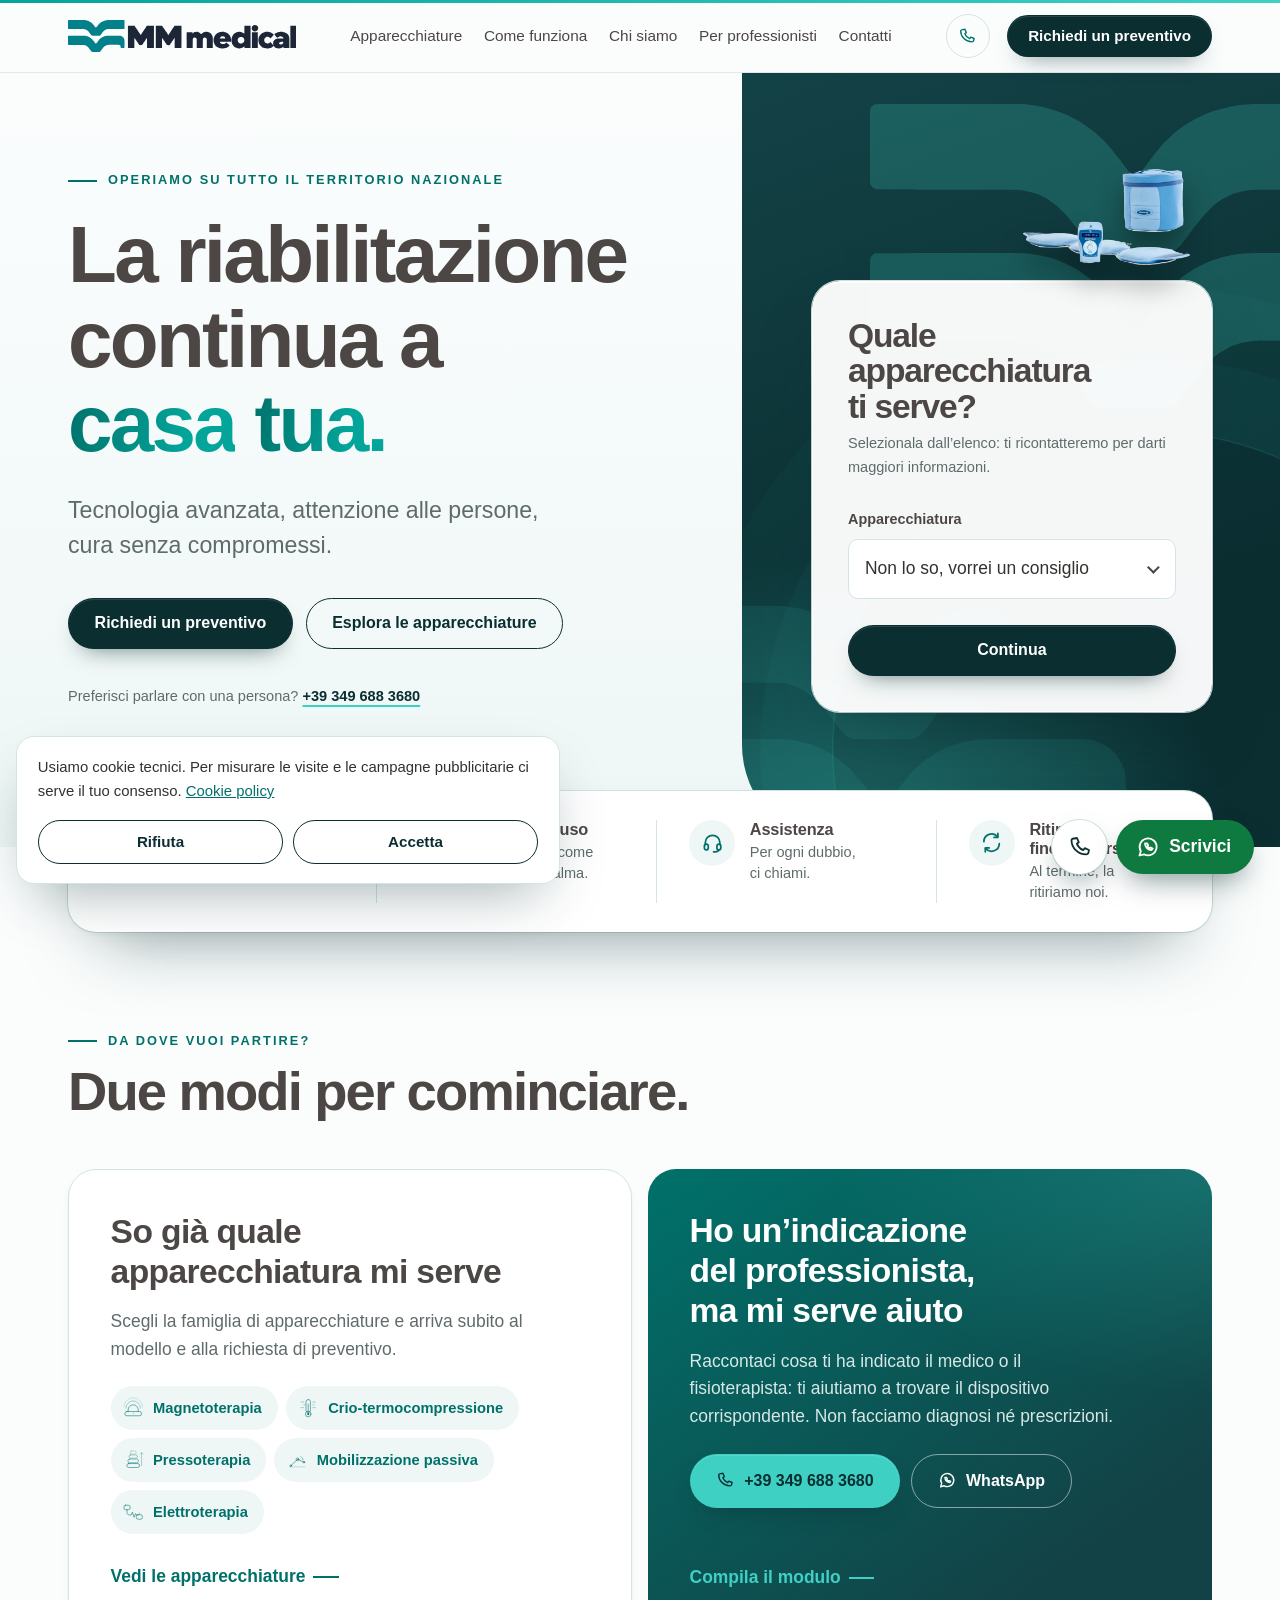
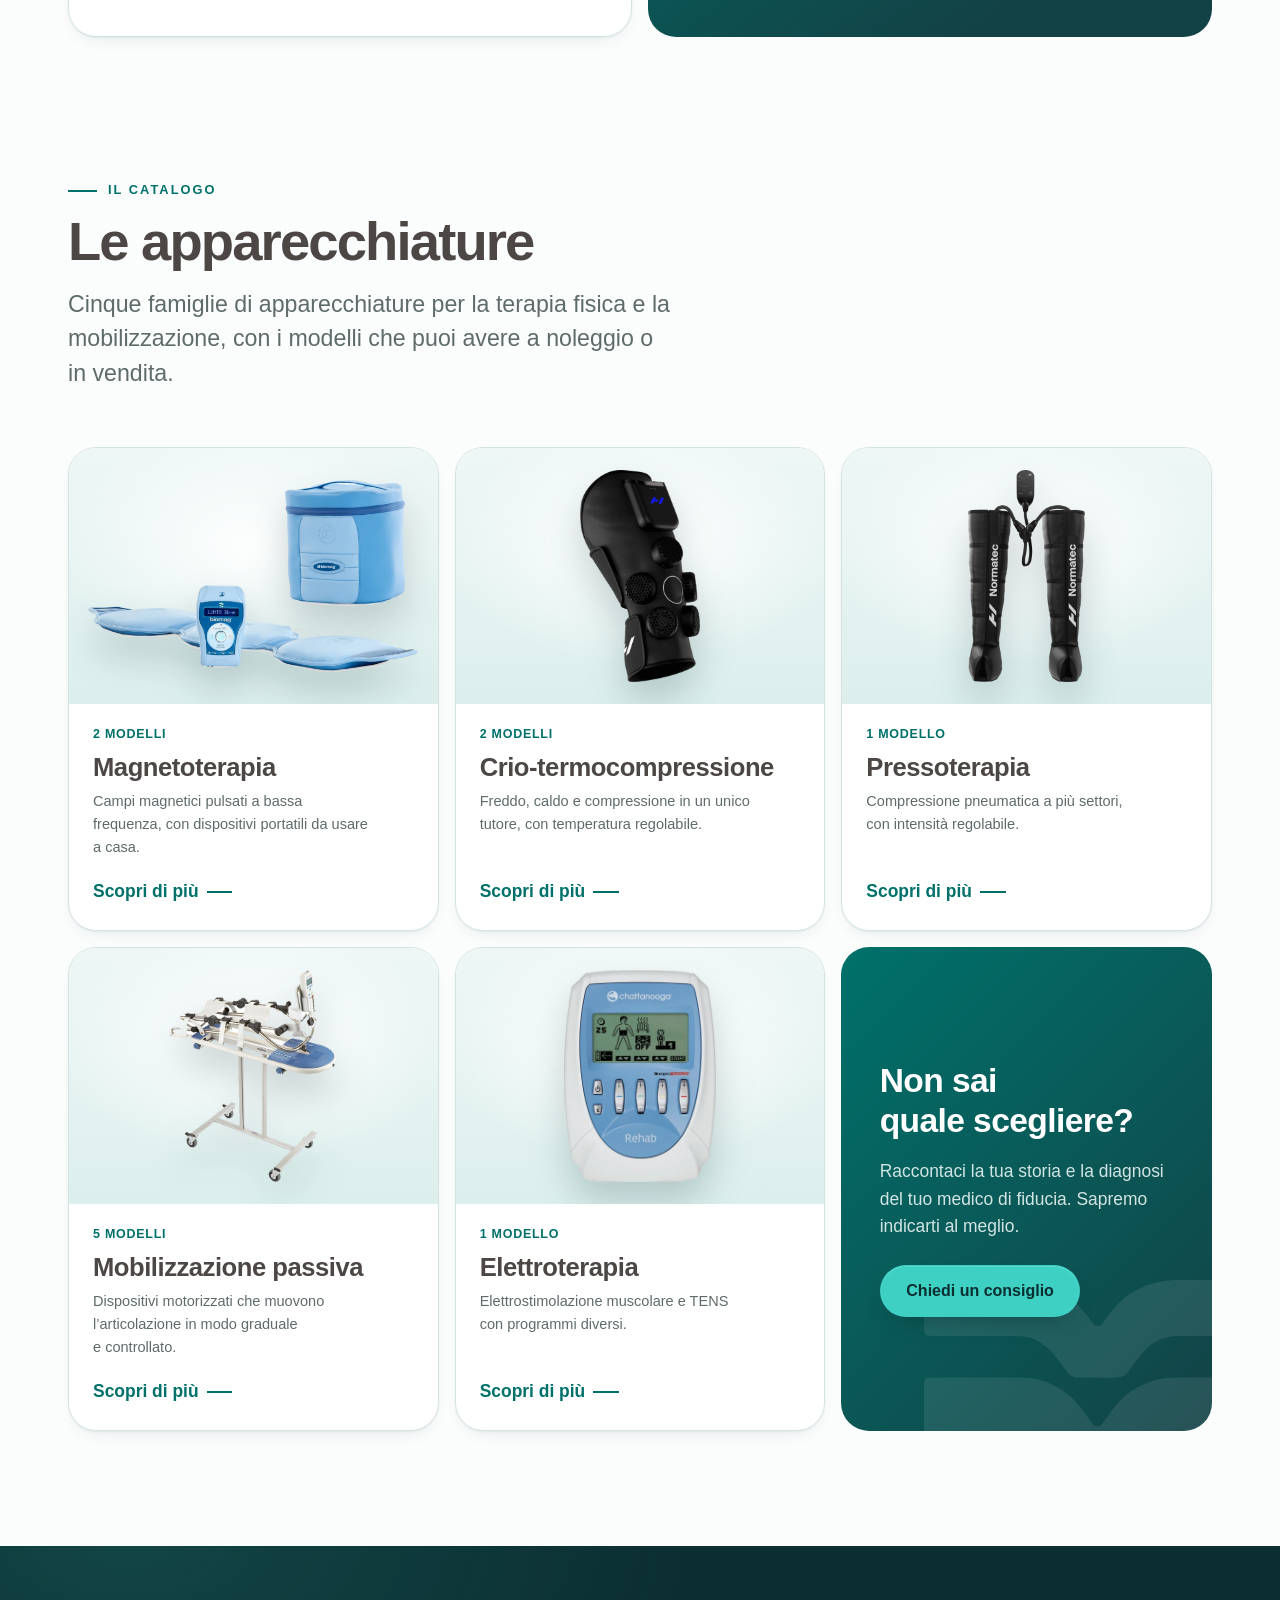
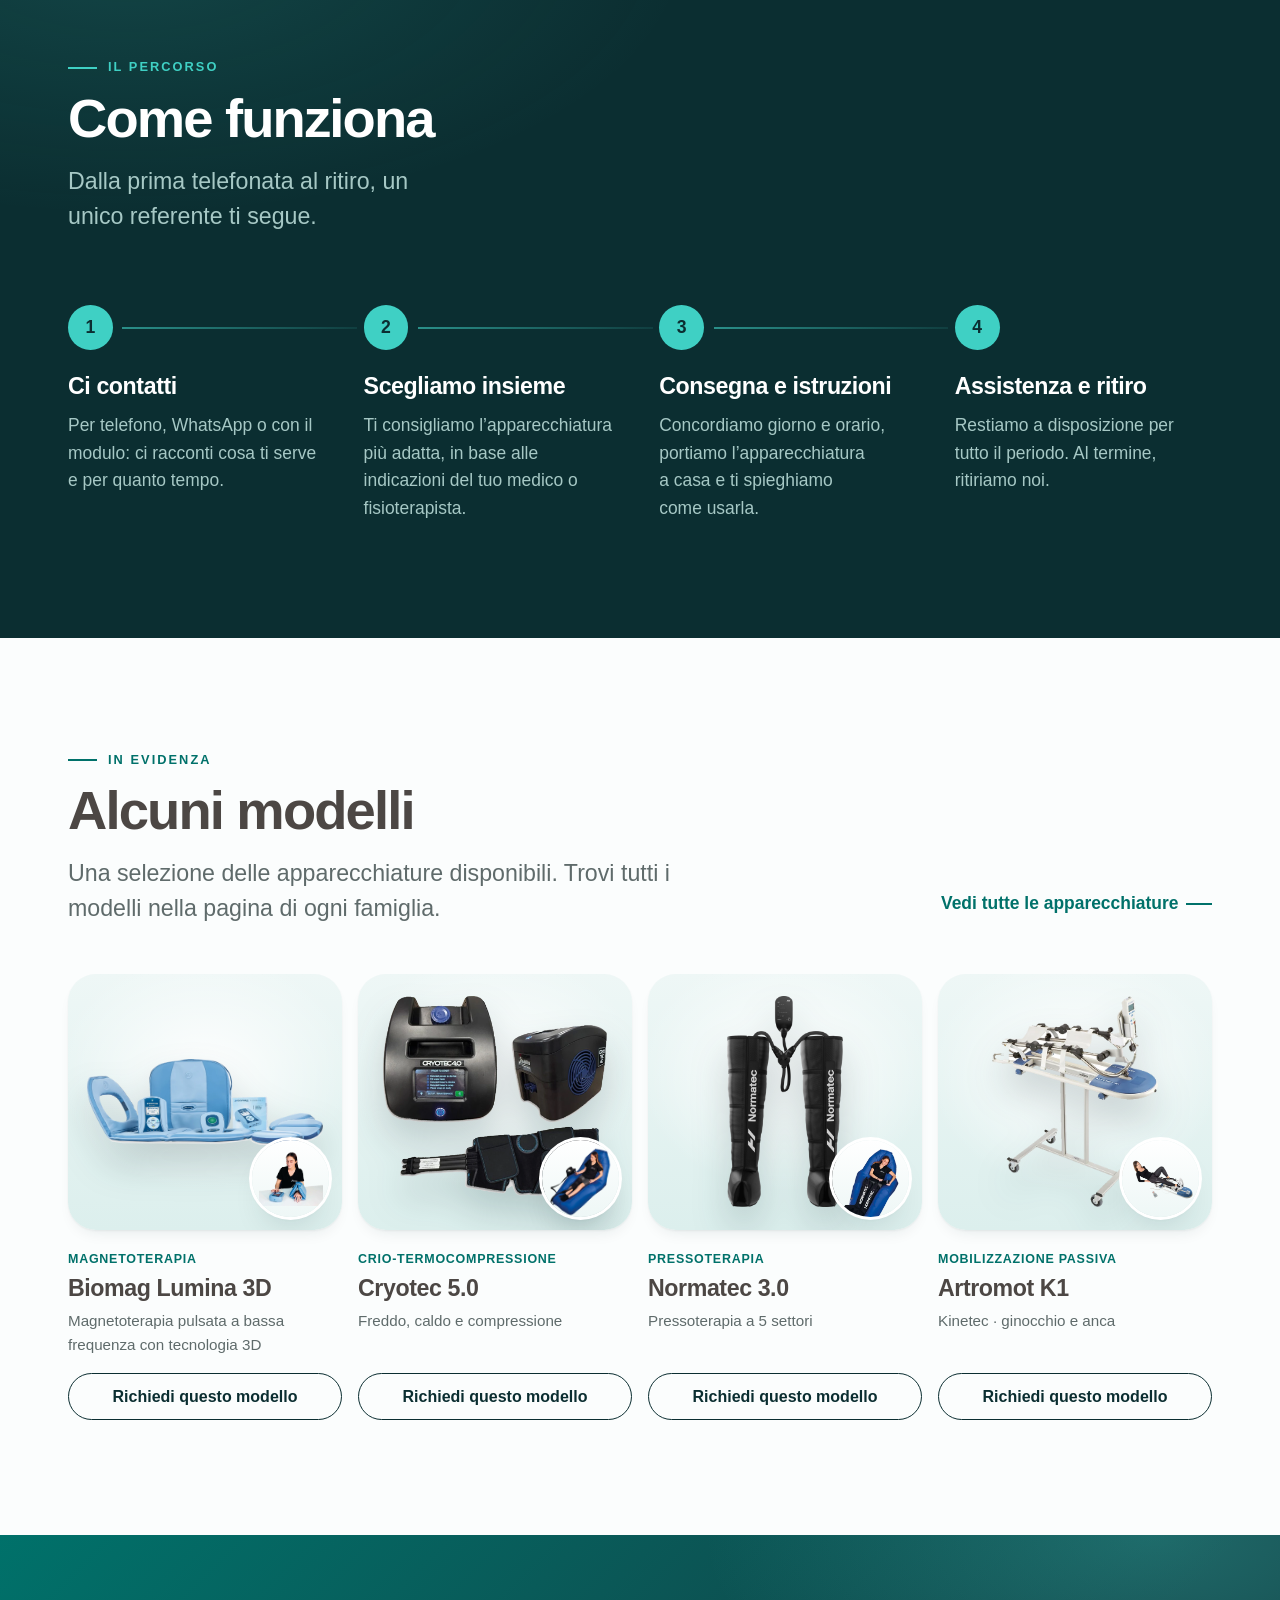
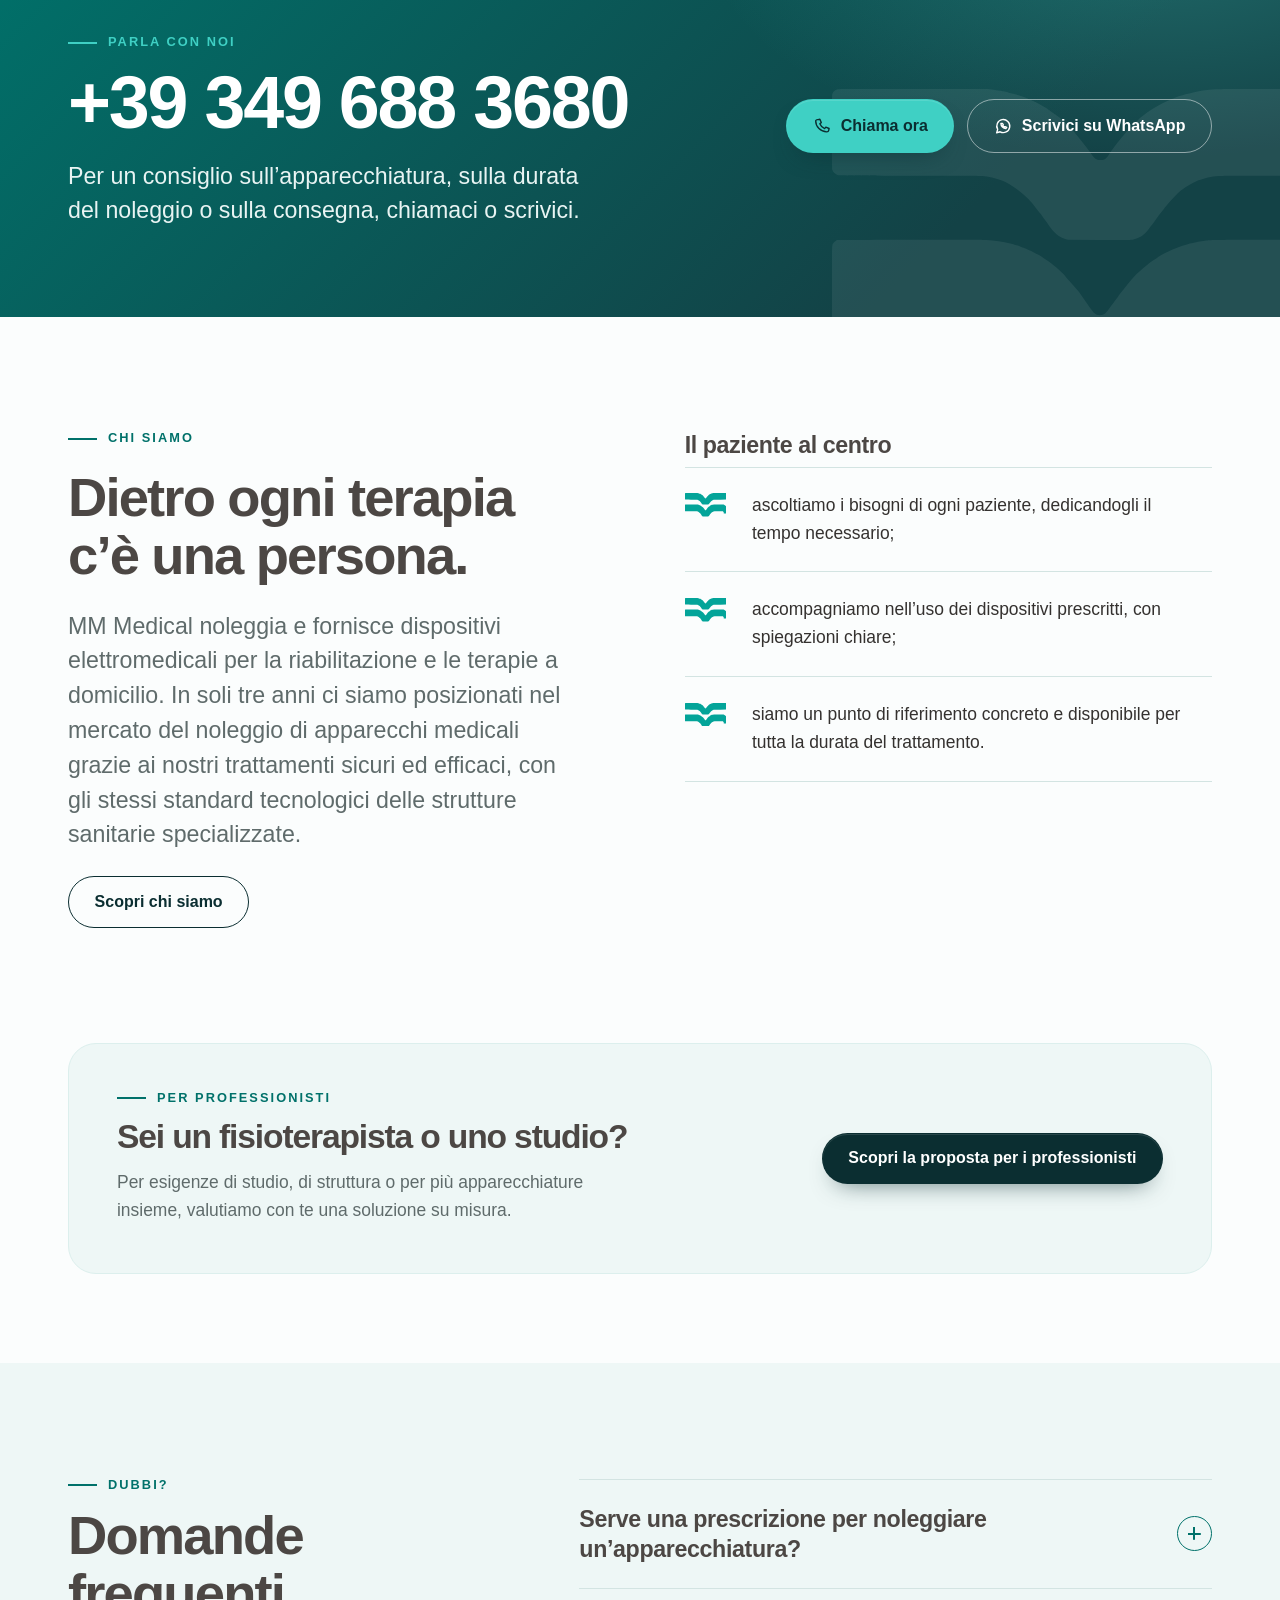
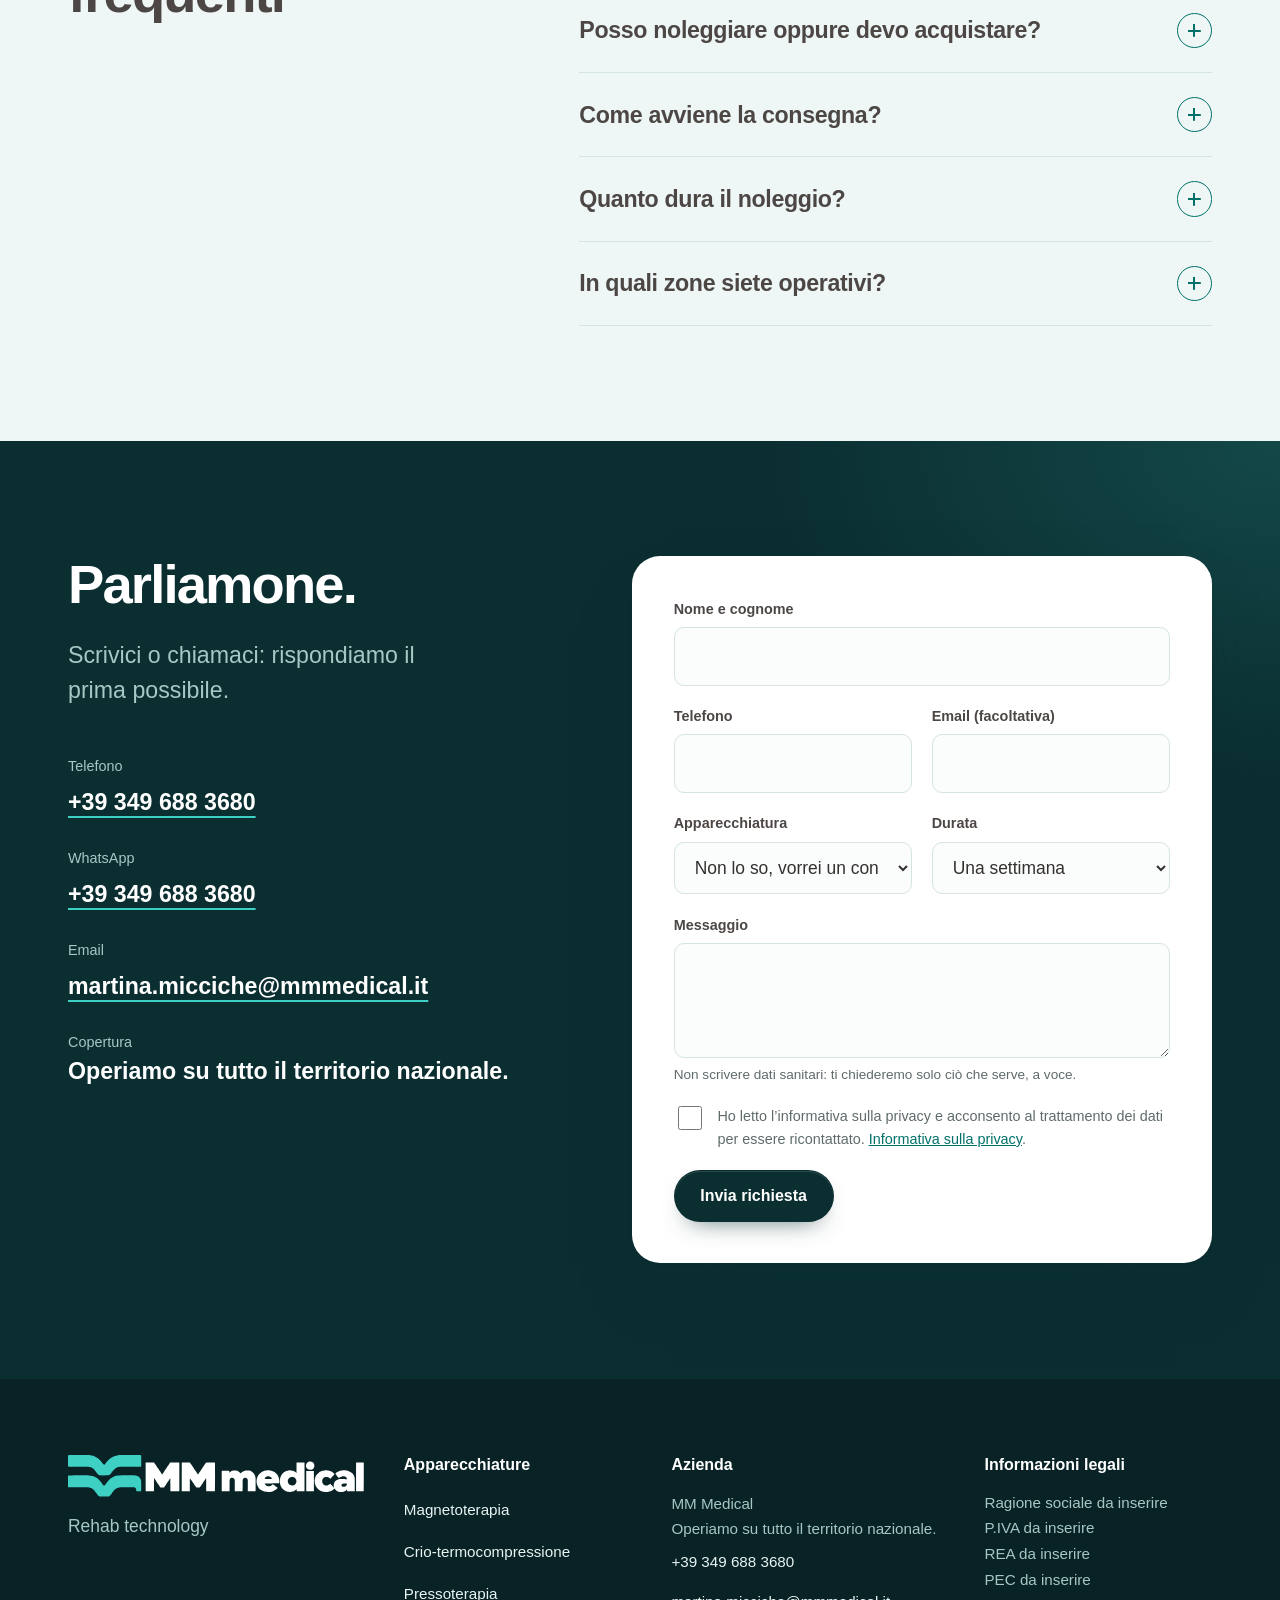
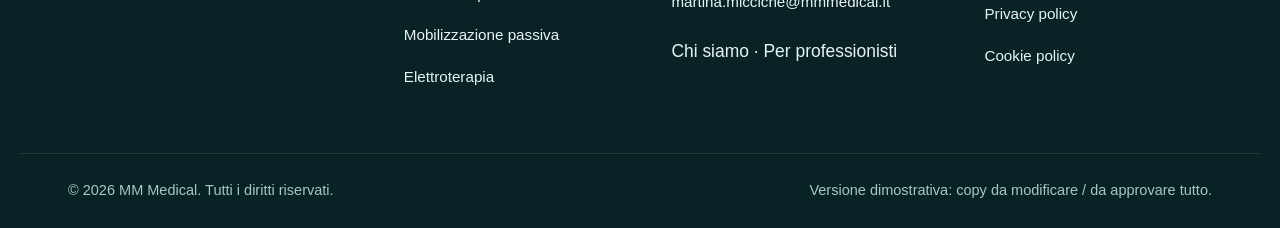
==== index.html @ ec2cf57e "Demo update: remove repeated copy (hero, help card, call band, contact label, about title) Co-Author" ====
<!DOCTYPE html><html lang="it"><head><meta name="robots" content="noindex, nofollow"><meta charset="utf-8"><meta name="viewport" content="width=device-width, initial-scale=1"><title>MM Medical | Noleggio apparecchiature per la riabilitazione</title><meta name="description" content="Noleggio e vendita di apparecchiature per la terapia fisica e la mobilizzazione, con consegna, istruzioni d’uso e assistenza. Operiamo su tutto il territorio nazionale."><link rel="canonical" href="https://www.mmmedical.it/"><link rel="icon" href="/favicon.svg" type="image/svg+xml"><meta name="theme-color" content="#0b2e31"><script>document.documentElement.classList.add('js');</script><script>
        // Logo intro: home page only, once per browser session, never for deep links or reduced-motion users.
        // The class is set before first paint so there is no flash; the timeout is a failsafe if the intro script never runs.
        (function () {
          try {
            if (location.hash || sessionStorage.getItem('mm-intro')) return;
            if (matchMedia('(prefers-reduced-motion: reduce)').matches || !('animate' in Element.prototype)) return;
            sessionStorage.setItem('mm-intro', '1');
          } catch (e) { return; }
          var r = document.documentElement;
          r.classList.add('intro');
          setTimeout(function () { r.classList.remove('intro'); }, 6000);
        })();
      </script><script>
      // Page transitions: only the photo that travels (clicked card <-> device hero) gets a transition name,
      // so every other photo fades with the page. Browsers without these events simply skip the effect.
      (function () {
        var slug = function (u) { var m = new URL(u, location.href).pathname.match(/^\/apparecchiature\/([^\/]+)\/?$/); return m ? m[1] : null; };
        var photo = function (s, home) { return home ? document.querySelector('[data-device="' + s + '"] .ph') : document.querySelector('.stage .photo'); };
        var name = function (el, s) { if (el) el.style.viewTransitionName = 'dev-' + s; };
        addEventListener('pageswap', function (e) {
          if (!e.viewTransition || !e.activation) return;
          var to = new URL(e.activation.entry.url), here = slug(location.href), dest = slug(to.href);
          if (dest && !here) name(photo(dest, true), dest);
          else if (here && to.pathname === '/') name(photo(here, false), here);
        });
        addEventListener('pagereveal', function (e) {
          if (!e.viewTransition || !window.navigation || !navigation.activation || !navigation.activation.from) return;
          var from = new URL(navigation.activation.from.url), here = slug(location.href), prev = slug(from.href);
          if (here && from.pathname === '/') name(photo(here, false), here);
          else if (!here && prev) name(photo(prev, true), prev);
        });
      })();
    </script><link rel="alternate" hreflang="it" href="https://www.mmmedical.it/"><link rel="alternate" hreflang="x-default" href="https://www.mmmedical.it/"><meta property="og:type" content="website"><meta property="og:locale" content="it_IT"><meta property="og:site_name" content="MM Medical"><meta property="og:title" content="MM Medical | Noleggio apparecchiature per la riabilitazione"><meta property="og:description" content="Noleggio e vendita di apparecchiature per la terapia fisica e la mobilizzazione, con consegna, istruzioni d’uso e assistenza. Operiamo su tutto il territorio nazionale."><meta property="og:url" content="https://www.mmmedical.it/"><meta property="og:image" content="https://www.mmmedical.it/og.jpg"><meta property="og:image:width" content="1200"><meta property="og:image:height" content="630"><meta property="og:image:alt" content="MM Medical: noleggio di apparecchiature per la riabilitazione"><meta name="twitter:card" content="summary_large_image"><meta name="twitter:image" content="https://www.mmmedical.it/og.jpg"><script type="application/ld+json">{"@context":"https://schema.org","@type":"LocalBusiness","name":"MM Medical","url":"https://www.mmmedical.it","telephone":"+39 349 688 3680","email":"martina.micciche@mmmedical.it","description":"Noleggio e vendita di apparecchiature per la terapia fisica e la mobilizzazione, con consegna, istruzioni d’uso e assistenza. Operiamo su tutto il territorio nazionale.","areaServed":{"@type":"Country","name":"Italia"}}</script><link rel="stylesheet" href="/_astro/Base.BCldvLUt.css"><link rel="stylesheet" href="/_astro/index.Bc4m-ZXy.css"></head><body><div id="intro" aria-hidden="true"><div class="bg"></div><div class="stage"><div class="clip"><svg class="il" viewBox="99.5 168.3 1407.2 197.2" role="img" aria-label xmlns="http://www.w3.org/2000/svg"><path fill="var(--logo-mark, #02818B)" fill-rule="evenodd" d="M 103 168.5 c -1.67 0.67 -2.67 1.33 -3.17 2.67 -0.33 0.67 -0.33 1 -0.33 24.5 0 15.67 0 24 0.17 24.33 0.5 1.5 2 3 3.67 3.5 0.33 0.17 13.83 0.17 45.5 0.33 26.67 -0 45.83 -0 47 0.17 3.33 0.17 9 1.5 12.5 2.83 3.83 1.33 9.83 5.33 14.17 9.33 3 2.67 3.67 3.33 6.83 7.33 1.5 2 3 3.83 3.33 4.17 1 1.33 5.67 7.67 7.17 10 0.83 1.17 3.33 3.67 4.67 4.67 1.33 0.83 3.17 1.83 4.83 2.17 l 1.33 0.33 20.17 0.17 c 11.67 -0 20.67 -0 21.17 -0.17 4.17 -0.83 7.67 -3 10 -6.33 0.5 -0.67 1.17 -1.67 1.5 -2.17 0.33 -0.33 1.67 -2 2.83 -3.67 1.17 -1.67 2.5 -3.5 3 -4.17 0.67 -0.67 1.67 -2 2.33 -2.83 2.5 -3.33 7.5 -9 10 -11.17 3.17 -2.83 8.17 -5.83 12.5 -7.67 3.33 -1.33 8.67 -2.5 12.67 -2.83 1.5 -0.17 17.5 -0.17 49.67 -0.17 l 47.5 -0.17 0.83 -0.33 c 1.33 -0.67 1.83 -1.17 2.5 -2.33 l 0.5 -1 0 -23.17 c 0 -12.67 -0.17 -23.67 -0.17 -24.33 -0.17 -1.83 -0.67 -2.67 -2.17 -3.5 l -1 -0.67 -48 -0 c -29.33 -0 -49.17 -0 -51.17 0.17 -5.67 0.33 -10.67 1 -17 2.67 -6.5 1.5 -9.5 2.67 -16.5 6 -5.5 2.67 -12.67 7.5 -16.17 10.83 -0.33 0.5 -1.83 1.83 -3.33 3.33 -1.5 1.33 -3.5 3.33 -4.33 4.5 -2.83 3.17 -8.5 10.5 -11.33 14.67 -1.67 2.67 -3 3.33 -5.67 3.33 -2.17 -0 -3.33 -0.83 -5.33 -3.67 -3.33 -4.67 -3.67 -5.17 -6.83 -9 -1.33 -1.67 -2.67 -3.33 -3 -3.67 -2.5 -3.33 -7.83 -8.67 -11.5 -11.5 -0.33 -0.17 -1.17 -0.83 -1.83 -1.33 -0.67 -0.5 -2 -1.5 -2.83 -2 -0.83 -0.67 -2.17 -1.5 -3 -2.17 -1.67 -1 -4.5 -2.67 -6.33 -3.5 -0.67 -0.33 -2.5 -1.17 -3.83 -1.83 -3.33 -1.5 -6.83 -2.67 -10.33 -3.67 -0.83 -0.17 -2.17 -0.5 -3 -0.67 -1 -0.33 -2.33 -0.67 -3.17 -0.83 -0.83 -0.17 -2 -0.33 -2.33 -0.5 -0.33 -0 -2.5 -0.33 -4.67 -0.67 l -3.83 -0.5 -47.83 -0 c -38.83 -0 -47.83 -0 -48.33 0.17z M 117.17 265 l -14.5 -0 -0.83 0.67 c -0.5 0.33 -1.17 1 -1.33 1.33 -1 1.17 -1 -0.5 -1 26.17 0 27.67 -0.17 25.83 1.33 27.17 1.33 1.33 -3.33 1.17 47.33 1.33 32 -0 45.5 -0 46.83 0.17 3 0.33 8 1.33 10.67 2.33 2.5 0.83 6.67 2.83 7.83 3.67 2 1.5 3.83 2.67 5 3.5 3.5 2.5 4.83 3.67 7.67 7.33 1.17 1.5 3.67 4.5 5.17 6.33 1.67 2.17 4.5 6 5.67 8.17 0.5 0.83 1.5 2.17 2.33 3.17 0.67 1 1.67 2.33 2.17 3 1.5 2.33 3 3.5 5.83 5 2.33 1.17 1.83 1.17 22.67 1.17 19.67 -0 22.5 -0.17 24.17 -0.67 2.33 -0.67 5.67 -3.17 6.83 -5 1.17 -1.67 2.83 -4.17 4.33 -6.33 1.17 -1.5 2.5 -3.33 3 -4.17 2.83 -3.83 3.33 -4.67 4.5 -6.33 0.83 -1 2 -2.33 2.5 -3.17 0.67 -0.83 1.5 -1.83 1.83 -2.17 1.83 -2.5 5.67 -6 8.5 -7.83 0.83 -0.5 1.67 -1 1.83 -1.17 0.17 -0.17 0.83 -0.5 1.5 -0.83 0.5 -0.33 1.17 -0.67 1.67 -1 3.33 -2.33 11.17 -4.5 17.5 -5 4.33 -0.33 60.83 -0.33 64.83 -0 3.5 0.33 4.67 0.67 7 2.67 1.83 1.67 2.83 3.17 3.33 4.67 0.67 1.83 0.83 3 0.83 7 0 3.17 0 3.5 0.33 3.83 l 0.33 0.33 10.67 0.17 c 11.5 -0 11.67 -0 12.17 -0.83 0.17 -0.5 0.33 -42.33 0 -45.67 -0.33 -5 -1 -7.67 -3.17 -11.83 -3.83 -7.67 -8.5 -11.83 -18 -15.5 -2 -0.83 -5.33 -1.5 -9 -1.67 -3.17 -0.17 -60.83 -0.17 -70.17 -0 -3.83 -0 -7.33 0.17 -7.67 0.33 -0.5 -0 -2 0.33 -3.5 0.5 -1.33 0.17 -3.33 0.5 -4.17 0.83 -0.83 0.17 -2 0.5 -2.33 0.5 -2 0.33 -9 2.67 -12 4 -6 2.83 -7.33 3.5 -10 5.33 -4.5 2.83 -5.5 3.67 -10.33 7.83 -3.33 2.83 -3.67 3.17 -7.67 8 -0.83 1 -2.17 2.67 -3.17 4 -1 1.17 -2.5 3 -3.33 4.17 -0.67 1.17 -1.83 2.67 -2.17 3.17 -0.5 0.67 -1.67 2.33 -2.67 3.5 -3.67 5.33 -4.33 6 -7.33 6 -1.5 -0 -2.5 -0.33 -3.33 -1.17 -1.33 -1.33 -4.5 -5.83 -7.83 -10.67 -1.17 -1.83 -2.33 -3.5 -3.5 -4.67 -1.67 -1.83 -4.67 -5.33 -7.17 -8.17 -1 -1.5 -1.67 -2 -3.5 -3.67 -0.83 -0.67 -2 -1.67 -2.67 -2.33 -3.33 -2.83 -9.67 -7.33 -12 -8.33 -0.33 -0.17 -1.17 -0.5 -1.83 -1 -1.5 -0.83 -5.17 -2.5 -7 -3.17 -0.83 -0.33 -2.17 -0.83 -2.83 -1.17 -0.83 -0.33 -2.17 -0.67 -3 -0.83 -0.83 -0.17 -2 -0.5 -2.67 -0.67 -4.67 -1.33 -10.17 -2.17 -15.33 -2.33 -3.5 -0.17 -53.17 -0.17 -81.17 -0z"></path><path fill="var(--logo-word, #1D2637)" fill-rule="evenodd" d="M 1249 199.17 c -3.5 0.33 -8.17 2.5 -10.5 4.67 -1.5 1.33 -4 4.5 -4.67 5.83 -2 4 -2.67 8.83 -1.83 14 0.83 4.17 3.5 8.33 7.17 11.17 3.83 2.83 7 3.67 12.5 3.67 7.17 -0 12.67 -2.67 16.33 -8 1.5 -2.5 2.83 -5.67 3.17 -7.83 0.17 -0.5 0.17 -1.67 0.33 -2.33 0.83 -6 -3 -14.33 -8.17 -17.67 -4.33 -2.67 -9.5 -4 -14.33 -3.5z M 469.33 204.33 l -0.5 0.5 0 67.5 0.17 67.33 0.33 0.33 c 0.17 0.17 0.83 0.33 2.67 0.33 2.83 0.17 35.5 0.17 35.83 -0 0.83 -0.17 0.83 0.83 0.83 -30.83 0 -28.17 0 -30 0.33 -30.33 0.33 -0.5 0.67 -0.33 1.5 1.17 0.33 0.67 1.33 2 2.17 3.33 2.17 2.67 2.67 3.5 5.33 7.33 1 1.67 2.17 3.5 2.5 4 2 3.17 5.5 8.33 6.83 10.17 0.83 1.33 1.83 2.83 2.5 3.5 0.5 0.83 2.67 4 4.67 7 2.17 3.17 4 6 4.33 6.33 0.33 0.33 1 0.67 1.67 0.83 0.83 0.33 1.17 0.33 7.33 0.33 5.67 -0 6.5 -0 7.17 -0.33 0.67 -0.33 2 -1.67 3 -3.17 0.5 -0.5 1.67 -2.5 3 -4.17 1.17 -1.83 2.67 -4 3.33 -5 1.67 -2.5 3.5 -5.17 4.17 -6.33 0.83 -1.33 4.5 -6.67 5.83 -8.67 0.67 -0.83 1.5 -2 1.83 -2.67 0.83 -1 3.17 -4.67 4.83 -7.33 1.83 -2.67 4.33 -6.33 4.67 -6.5 0.83 -0.5 0.83 -1.83 0.83 30.33 0.17 21.5 0.17 30.17 0.33 30.5 0.17 0.17 0.33 0.33 0.67 0.5 0.17 -0 9.5 -0 20.67 -0 l 20.17 -0 0.33 -0.33 0.5 -0.33 0 -67.5 0 -67.33 -0.5 -0.5 -0.5 -0.33 -20.83 -0 c -14.33 -0 -21 -0 -21.33 0.17 -0.83 0.33 -1.67 1.67 -7.17 9.67 -1.5 2.17 -3.83 5.67 -5.33 7.67 -1.33 2.17 -2.67 4.17 -3 4.5 -0.67 1.17 -2.33 3.67 -2.83 4.67 -0.33 0.5 -0.83 1.33 -1.33 1.83 -5.17 7.5 -8 12 -9.83 14.83 -1 1.5 -2.5 4 -3.5 5.33 -1 1.5 -2.33 3.67 -3 4.67 -1.5 2.33 -2 2.83 -2.5 2.83 -0.33 -0 -2 -2.33 -4.17 -5.83 -0.33 -0.67 -1.5 -2.33 -2.5 -3.67 -1 -1.33 -2.33 -3.5 -3.33 -4.83 -0.83 -1.33 -2.5 -3.83 -3.67 -5.67 -1.17 -1.67 -2.67 -4 -3.5 -5.17 -5.83 -8.67 -9.5 -14.17 -12.67 -18.83 -1 -1.5 -2.67 -3.83 -3.67 -5.33 -3.67 -5.33 -4.33 -6.17 -4.83 -6.5 l -0.5 -0.33 -19.5 -0 -19.5 -0 -0.33 0.33z M 1187.33 204.17 c -0.33 0.17 -0.5 0.33 -0.5 0.5 -0.17 -0 -0.17 11 -0.33 24.17 0 17.83 -0.17 24.17 -0.17 24.17 -0.5 0.33 -0.67 0.17 -1.83 -0.83 -1.5 -1.33 -4 -3.33 -5.5 -4 -0.5 -0.33 -1.67 -1 -2.33 -1.33 -2 -1.33 -5.83 -3 -7.67 -3.67 -2.17 -0.67 -8 -1.83 -10.33 -2 -3.17 -0.33 -6.5 -0 -10.5 0.67 -6.33 1 -7.67 1.33 -12.83 3.67 -2 1 -7.17 4 -8.33 4.83 -4.17 3.33 -7.5 6.83 -11.17 11.5 -2.5 3.33 -6 11.5 -7.33 17.5 -2.5 10.33 -2.17 19.33 1.33 31.67 0.33 1.33 1.83 4.5 3.33 7.67 0.83 1.67 1.33 2.33 4 6.17 4.5 6.33 11.5 11.83 19 15 7.17 3 12.33 4 20.33 3.83 8.83 -0.33 15.33 -2.33 22.5 -7 1.17 -0.83 4.67 -3.67 5.83 -4.67 1.83 -1.83 2 -1.5 2.5 5 0.17 2.83 0.33 3.33 1 3.67 0.17 0.17 4.83 0.17 17.83 0.17 l 17.67 -0 0.33 -0.33 0.5 -0.5 0 -67.5 0 -67.5 -0.33 -0.5 -0.5 -0.33 -17.67 -0 c -9.83 -0 -17.83 -0 -18 -0 -0.33 -0.17 -0.67 -0 -0.83 -0z m -17.17 68.83 c 1.33 0.17 2.83 0.5 3.33 0.67 0.5 0.33 1.17 0.5 1.5 0.5 0.83 0.17 3.67 2.5 5.33 4.17 5.17 5.17 7.17 12.83 5 20.17 -1.17 3.33 -2 5.17 -3.83 7.17 -2.17 2.33 -4.33 3.83 -7.83 5.67 -4.67 2.17 -11 2.17 -16.33 -0.17 -2 -0.83 -5 -2.83 -6.5 -4.5 -2.5 -2.67 -3.83 -5 -5.17 -9.83 l -0.5 -1.83 0 -3.33 0.17 -3.5 0.67 -1.67 c 0.33 -1 1 -2.33 1.33 -3 0.5 -0.67 1.17 -1.83 1.5 -2.5 1.17 -2.17 4.5 -5.17 7 -6.5 3.67 -1.83 9.5 -2.5 14.33 -1.5z M 641 204.5 l -0.33 0.33 -0.17 67.33 0 67.33 0.5 0.5 0.33 0.33 9.5 -0 c 5.17 -0 13.5 -0 18.5 0.17 8.67 -0 9 -0 9.33 -0.33 l 0.33 -0.33 0 -29 c 0.17 -15.83 0.17 -29.5 0.33 -30.17 0.17 -2.33 0.5 -2 3.33 2.33 3 4.17 4 5.83 5.5 7.83 0.83 1 2.5 3.67 4 5.67 1.33 2 3 4.5 3.67 5.5 0.67 1 1.83 2.5 2.33 3.33 0.67 1 1.33 2.17 1.67 2.5 0.33 0.5 2.33 3.5 4.33 6.5 4.67 6.83 5.17 7.5 6.17 8.17 1 0.67 1.5 0.67 8.17 0.67 6.5 -0.17 6.5 -0.17 8.17 -1.5 1.17 -1.17 6.17 -8.17 7 -10 0.33 -0.33 1.17 -1.67 2 -3 0.83 -1.17 2.17 -3.17 3.17 -4.5 0.83 -1.33 2.17 -3.17 2.67 -4.17 1.67 -2.17 4.5 -6.33 5.5 -8.17 2.17 -3.5 2.5 -4 3.33 -5.17 0.5 -0.5 1.17 -1.5 1.5 -2 0.5 -0.5 1.5 -2 2.33 -3.17 1.67 -2.5 2.17 -2.83 2.5 -2.17 0.17 0.5 0.33 15.17 0.17 44.83 0 10.5 0 15.5 0.17 15.67 0.17 0.17 0.5 0.33 0.83 0.5 0.67 0.17 40 0.17 40.33 -0 0.83 -0.17 0.83 3.67 0.83 -67.83 0 -48.5 0 -67.17 -0.17 -67.5 -0.17 -0.33 -0.33 -0.5 -0.5 -0.67 -0.33 -0.17 -37.5 -0.17 -40.17 -0 -2.17 0.17 -2.67 0.33 -3.83 2.17 -2.17 3.5 -3.67 5.67 -4.67 7.17 -1.17 1.33 -2.67 3.5 -4.17 6.17 -0.33 0.67 -1.33 2.17 -2.17 3.17 -1.83 2.67 -4.5 6.67 -6.67 9.83 -0.83 1.33 -1.83 3 -2.33 3.5 -0.33 0.67 -1.5 2.33 -2.33 3.67 -1.67 2.5 -2.67 3.83 -6 8.67 -1.17 1.67 -2.67 4 -3.5 5.17 -4 6.33 -4.33 6.83 -5.17 6.33 0 -0.17 -0.67 -0.83 -1.17 -1.67 -0.5 -0.83 -1.17 -2.17 -1.67 -2.83 -1.5 -2.33 -5.33 -7.83 -8.5 -12.83 -1.83 -2.5 -4 -5.67 -5 -7.17 -1.67 -2.5 -2.5 -3.67 -4 -6.33 -0.5 -0.67 -1.33 -2 -2 -2.83 -0.67 -0.83 -1.5 -2 -2 -2.5 -1.83 -2.67 -5 -7.33 -7.83 -11.5 -3 -4.83 -4.67 -7 -5.33 -7.5 -0.67 -0.67 -3.67 -0.83 -21.67 -0.83 -16.33 -0 -16.83 -0 -17.17 0.33z M 1470.17 204.67 c -0.17 0.33 -0.33 3.67 -0.33 67.5 0 36.83 0 67.33 0.17 67.67 0 0.33 0.17 0.5 0.33 0.67 0.33 0.17 5.17 0.17 17.67 0.17 17.33 -0 17.33 -0 17.83 -0.33 0.17 -0.17 0.5 -0.5 0.5 -0.67 0.17 -0.33 0.17 -24.33 0.17 -53.5 0 -29.17 0 -55.83 0 -59.33 0.17 -3.5 0.17 -9.67 0 -14 l 0 -7.67 -0.5 -0.5 -0.5 -0.5 -17.5 -0 -17.5 -0 -0.33 0.5z M 1045.83 241.17 c -0.33 -0 -1.5 0.17 -2.67 0.33 -1.33 0.17 -2.67 0.33 -3.17 0.5 -1.17 -0 -6.33 1.33 -8 1.83 -10 3.33 -18.17 9 -24.5 17 -3.67 4.5 -7 10.67 -8.5 16.17 -0.33 1 -0.67 2.17 -0.83 2.83 -0.33 1.33 -1.17 5.17 -1.33 7 -0.5 4.17 0 14 0.67 17 0.17 0.33 0.33 1.17 0.5 1.67 0 0.67 0.5 2 0.83 3.17 0.5 1.17 1 2.67 1.17 3.17 1 3 3.17 7 6.33 11.33 3.83 5.33 5.17 6.67 10.17 10.5 4 2.83 6.5 4.33 11 6 7.83 3.33 14.33 4.5 24.5 4.33 7.83 -0 12.67 -0.67 20.33 -2.83 2.33 -0.67 6.83 -2.67 9.33 -4 1.33 -0.83 6 -3.83 7.17 -4.83 2.67 -2.17 7.5 -7.17 7.5 -7.67 0 -0.5 -1.33 -1.83 -4.67 -4.33 -1.5 -1.17 -3 -2.33 -3.33 -2.67 -0.5 -0.33 -1.17 -1 -1.67 -1.33 -0.67 -0.33 -1.5 -1 -2.17 -1.5 -6.33 -4.83 -9.83 -7.5 -10.5 -7.5 -0.17 -0 -1.17 0.83 -2.67 2.33 -4.33 4.17 -7 5.67 -12.5 6.5 -4 0.67 -8 0.33 -11.83 -0.67 -4.67 -1.33 -9.67 -5.67 -11.17 -9.5 -0.17 -0.67 -0.5 -1.33 -0.5 -1.5 -0.33 -0.67 0.17 -1.17 0.83 -1.33 0.33 -0.17 14.17 -0.17 30.83 -0.17 32.5 -0 35.83 -0 36.17 -0.17 0.5 -0.17 0.67 -1 1 -4.17 0.67 -6.33 0 -15.83 -1.67 -20.83 -0.17 -0.83 -0.83 -2.5 -1.17 -3.67 -1 -3.17 -1.67 -4.67 -3.67 -8.33 -1.5 -2.5 -2.67 -4.17 -4.17 -6 -0.83 -0.83 -1.83 -2.17 -2.5 -2.83 -2.83 -3.5 -7.67 -7 -14 -10.17 -4.17 -2.17 -10.83 -4.33 -15.17 -5 -1 -0 -2.33 -0.33 -3 -0.5 -1 -0.17 -11.33 -0.5 -13 -0.17z m 8.5 27.67 c 4.67 0.67 8.5 2.5 10.83 4.83 1.33 1.5 2.17 2.67 3.17 5.33 1 2.33 0.83 2.83 -0.5 3.17 -1.17 0.17 -31.5 0.17 -32 -0.17 -0.5 -0.33 -0.5 -0.67 0 -2.33 0.67 -2.17 1.83 -4.33 3.33 -5.67 2.83 -2.83 6.5 -4.67 10.33 -5.17 2.33 -0.33 2.5 -0.33 4.83 -0z M 1322 241.17 c -2 0.17 -5.5 0.67 -8.67 1.5 -1 0.17 -2.33 0.5 -2.67 0.5 -2.5 0.5 -5.83 1.83 -9.5 3.67 -4.33 2.17 -7.17 3.83 -8.5 5.17 -0.67 0.67 -2 1.67 -2.83 2.33 -2 1.67 -3.83 3.67 -7.5 8 -1 1.33 -2.5 3.83 -4 6.83 -0.5 1.33 -1.17 2.5 -1.17 2.5 -0.5 0.67 -2.5 6.33 -2.83 8.17 -1.17 6.17 -1.5 9 -1.5 13 0.17 7.83 1.67 14.33 4.67 21.17 1.17 2.67 1.33 3.17 2.5 5 3.83 6.17 8.5 11.33 14 15.17 3.33 2.17 4 2.67 10.67 5.83 2.5 1.17 6 2.17 11 3 7.5 1.33 18.67 1.17 24 -0.5 0.67 -0.17 2.33 -0.67 3.83 -1 3.17 -0.83 4.67 -1.33 7.83 -2.83 6 -3 10.83 -6.5 14.33 -10.5 0.67 -1 1 -0.83 2.17 0.83 1.33 2 3 3.83 5.17 5.83 2.33 2.17 3 2.67 5.5 4 2.67 1.5 3.17 1.83 5 2.33 5.5 2 8.67 2.5 15.33 2.5 5.83 -0 9.67 -0.67 14.83 -2.33 0.83 -0.33 1.5 -0.5 1.67 -0.5 0.33 -0 3.83 -1.83 5 -2.67 1.33 -0.83 2.33 -1.67 4.33 -3.5 1.33 -1.17 1.5 -1.33 2 -1 0.33 0.17 0.5 1.83 0.5 4.33 0 2 0.17 2.5 1 2.67 0.5 0.17 34.5 0.17 35 -0.17 0.5 -0 0.67 -0.83 0.5 -1.83 0 -0.33 0 -13.67 0 -29.33 l -0.17 -28.67 -0.33 -2.5 c -0.33 -1.5 -0.67 -3.17 -0.83 -3.83 -0.67 -2.33 -1.33 -5 -1.33 -5.17 0 -0.17 -0.33 -0.83 -0.67 -1.5 -0.33 -0.83 -0.67 -1.83 -0.83 -2.17 -1.17 -2.33 -3.17 -6 -4.33 -7.67 -1 -1.17 -3 -3.17 -4.83 -4.67 -5 -4.17 -10.17 -6.83 -17.67 -9.5 -1.5 -0.5 -6.5 -1.5 -8.67 -1.83 -0.83 -0.17 -2.33 -0.33 -3.17 -0.5 -3.83 -0.5 -13 -0.33 -17 0.17 -0.83 0.17 -1.83 0.33 -2.5 0.5 -1 -0 -3.67 0.67 -6.33 1.33 -0.67 0.17 -1.67 0.5 -2.33 0.67 -0.5 -0 -1.5 0.33 -2.17 0.67 -0.67 0.33 -1.33 0.5 -1.5 0.5 -0.33 -0 -4.67 2 -7.67 3.67 -3.17 1.5 -6.83 4 -9 6 -1.33 1.33 -1.33 1.17 2.17 6.17 0.67 1.17 1.67 2.33 2 2.83 1.5 2.17 4.67 6.33 7.17 9.33 0.67 0.83 1.5 1.83 1.83 2.17 1 1.5 2.17 2.5 2.83 2.5 0.5 -0 1.83 -0.83 3.33 -2.33 2.67 -2.33 7 -4.5 11.67 -5.67 2.17 -0.5 2.5 -0.5 5.5 -0.67 2.67 -0 3.67 -0 4.83 0.17 4.83 1 7.67 2.33 10.33 5.33 1 1 1.83 3 2 5.17 0.67 3.67 0.5 4 -1.67 3.67 -0.83 -0 -3.33 -0.33 -5.67 -0.5 -2.33 -0.17 -5.33 -0.5 -6.5 -0.67 -5.83 -0.5 -16.67 -0.33 -21 0.33 -1.33 0.33 -2.83 0.67 -3.33 0.83 -0.5 0.17 -1.67 0.5 -2.33 0.67 -3 1 -4.83 1.67 -7.33 3.17 -4.5 2.33 -8.83 6.67 -11 10.33 -3 5.5 -3.83 8.83 -3.67 15 0 4.33 0.33 6.67 1.17 9.17 0.83 2.67 0.33 2.67 -2 -0.17 -0.83 -0.67 -1.5 -1.67 -1.83 -1.83 -0.5 -0.5 -1.5 -1.67 -3.17 -3.83 -4.83 -6 -10.17 -11.67 -10.83 -11.67 -0.33 -0 -0.83 0.5 -1.67 1.33 -0.67 0.67 -2 1.83 -2.83 2.33 -0.83 0.5 -1.83 1.33 -2.17 1.67 -1.67 1.17 -4.17 2.33 -6.33 3 -2 0.33 -2.33 0.33 -5 0.33 -4.33 -0 -7.17 -0.67 -10.17 -2.5 -5 -2.83 -7.17 -5.5 -9 -11.17 -1.33 -4.33 -1.33 -9.33 0.17 -14 1.5 -4.5 5.17 -9.17 9.17 -11.17 5.5 -2.83 13.5 -2.83 19.17 0.17 2.5 1.17 4 2.33 6.5 4.83 1.17 1.17 2.17 2.17 2.33 2.17 0.33 -0 1.67 -1.33 4.17 -4 1.17 -1.33 3.17 -3.33 4.33 -4.67 1.17 -1.17 2.67 -2.5 3.33 -3.17 1.17 -1.17 3.17 -3.5 5.33 -6.17 0.67 -0.67 1.67 -1.83 2.17 -2.33 0.83 -0.67 1.17 -1.17 1.17 -1.33 0 -0.67 -0.83 -1.83 -2.67 -3.67 -3.5 -3.5 -6.33 -5.5 -10.83 -8 -0.33 -0.33 -1.17 -0.67 -1.67 -1 -1.67 -1 -4.5 -2.17 -7 -3 -0.33 -0 -1 -0.33 -1.33 -0.5 -0.83 -0.33 -6.17 -1.5 -7.67 -1.67 -0.83 -0.17 -2.17 -0.33 -3.17 -0.5 -2.17 -0.17 -8.33 -0.33 -11.17 -0.17z m 103.83 62.17 c 0.5 0.5 0.5 1 0.33 3.17 -0.33 3.83 -1.17 5.67 -3.83 8.5 -2.17 2.5 -4.83 3.67 -8.67 4.17 -5.33 0.83 -8.83 -0.17 -11.17 -2.67 -2.17 -2.17 -2.67 -4.67 -1.67 -7.17 1.17 -3.67 4.67 -5.67 10.33 -6.17 3 -0.17 14.17 -0 14.67 0.17z M 886.5 241.67 c -1.17 0.17 -2.67 0.5 -3.33 0.67 -0.67 0.17 -1.83 0.5 -2.5 0.67 -1.83 0.5 -4.33 2 -8 4.5 -1 0.67 -2.83 2.33 -3.83 3.33 -0.67 0.83 -1.5 1 -1.5 0.33 -0.17 -0.67 -0.5 -4.5 -0.5 -5.67 0 -1.17 -0.17 -1.5 -1.17 -1.67 -0.83 -0.17 -33.33 -0.5 -34 -0.33 -0.33 0.17 -0.5 0.33 -0.67 0.67 -0.17 0.33 -0.17 12.5 -0.17 48.17 0 46.5 0.17 47.67 0.33 48 l 0.33 0.33 17.83 -0 c 10.33 -0 17.83 -0 18 -0.17 0.33 -0 0.5 -0.33 0.67 -0.5 0 -0.17 0.17 -11.67 0.17 -26.33 l 0.17 -26 0.33 -1.67 c 1.17 -4.67 3.5 -7.67 7.33 -9.33 4.33 -2 9.67 -0.83 13 2.67 1.67 1.67 2.5 3.67 3.17 6.67 l 0.5 2.33 0.17 25.83 c 0 24.5 0 25.83 0.33 26.17 l 0.33 0.33 18 0.17 18.17 -0 0.33 -0.5 c 0.33 -0.33 0.33 -0.33 0.33 -26.17 l 0 -25.67 0.5 -2.17 c 1 -5.67 4.67 -9.67 9.33 -10.33 4.17 -0.67 7.67 0.33 10.5 3 1.83 1.67 3.17 4.17 3.83 7.5 l 0.33 2 0 25.67 0 25.67 0.33 0.33 0.5 0.5 11.67 -0 c 17 0.33 24.17 0.17 24.67 -0.17 0.17 -0.33 0.17 -1.67 0.17 -29.83 0 -30.67 0 -31.5 -0.67 -35.67 -0.33 -2.17 -0.5 -2.5 -1.17 -5.33 -1.33 -4.83 -4.67 -11.67 -6.83 -14 -0.33 -0.33 -0.67 -0.83 -0.83 -1 -1 -1.5 -4.33 -4.33 -6.83 -6 -0.67 -0.33 -2 -1.33 -3 -2 -3.33 -2.17 -7.17 -3.67 -11.83 -4.5 -4.67 -0.83 -10.33 -1.33 -13 -0.83 -0.67 0.17 -2 0.33 -3.17 0.5 -2.17 0.17 -5.83 1 -7.33 1.67 -2.83 1 -6.67 3.17 -8.33 4.5 -0.5 0.33 -1.17 0.83 -1.67 1.33 -0.67 0.33 -2.33 1.83 -3.83 3.33 -1.67 1.67 -2.83 2.67 -3.17 2.67 -0.17 -0 -0.67 -0.33 -1.17 -1 -2.67 -3.33 -8.33 -7.83 -12 -9.67 -1.17 -0.5 -2.67 -1.17 -3.33 -1.33 -5.67 -1.83 -7 -2 -11.5 -2.17 -3.5 -0 -4.17 -0 -6 0.5z M 1233.33 243.83 c -0.33 0.17 -0.5 0.33 -0.5 0.5 0 0.17 0 21.67 0 48 0 46.17 0 47.67 0.33 48 0.17 0.33 1 0.33 17.83 0.33 l 17.5 -0 0.33 -0.33 0.5 -0.33 0 -21.5 c 0.17 -27.17 0.17 -27.33 0 -52.83 0 -20 -0.17 -21.17 -0.33 -21.5 -0.5 -0.33 -2.33 -0.5 -19.33 -0.5 -13.17 -0 -15.83 -0 -16.33 0.17z"></path></svg></div><i class="sweep"></i></div></div><script type="module">var e=document.documentElement,t=document.getElementById(`intro`),n=document.querySelector(`.site-header .logo`);if(t&&n&&e.classList.contains(`intro`)){window.scrollTo({top:0,behavior:`instant`});let r=t.querySelector(`.stage`),i=t.querySelector(`.clip`),a=t.querySelector(`.sweep`),o=t.querySelector(`.bg`),s=document.getElementById(`main`),c={delay:120,duration:700},l={delay:c.delay+c.duration+160,duration:750},u=`cubic-bezier(0.76, 0, 0.24, 1)`,d=r.getBoundingClientRect(),f=n.getBoundingClientRect(),p=f.left+f.width/2-(d.left+d.width/2),m=f.top+f.height/2-(d.top+d.height/2),h=f.width/d.width,g=[i.animate([{clipPath:`inset(0 100% 0 0)`},{clipPath:`inset(0 0% 0 0)`}],{...c,easing:u,fill:`both`}),a.animate([{transform:`translateX(0)`,opacity:0},{transform:`translateX(${d.width*.08}px)`,opacity:1,offset:.08},{transform:`translateX(${d.width*.94}px)`,opacity:1,offset:.9},{transform:`translateX(${d.width}px)`,opacity:0}],{...c,easing:u,fill:`both`}),r.animate([{transform:`none`},{transform:`translate(${p}px, ${m}px) scale(${h})`}],{...l,easing:u,fill:`both`}),o.animate([{opacity:1},{opacity:0}],{...l,easing:`linear`,fill:`both`})];s&&g.push(s.animate([{opacity:0,transform:`translateY(18px)`},{opacity:1,transform:`translateY(0)`}],{delay:l.delay+150,duration:900,easing:`cubic-bezier(0.22, 1, 0.36, 1)`,fill:`both`}));let _=[`pointerdown`,`keydown`,`wheel`,`touchstart`],v=()=>g.forEach(e=>e.finish());_.forEach(e=>addEventListener(e,v,{passive:!0,once:!0})),Promise.all(g.map(e=>e.finished)).then(()=>{e.classList.remove(`intro`),g.forEach(e=>e.cancel()),t.remove(),_.forEach(e=>removeEventListener(e,v))})}</script><a class="skip" href="#main">Vai al contenuto</a><header class="site-header" data-astro-cid-nen7h5rs><div class="wrap bar" data-astro-cid-nen7h5rs><a class="brand" href="/" aria-label="MM Medical, home" data-astro-cid-nen7h5rs><svg class="logo" viewBox="99.5 168.3 1407.2 197.2" role="img" aria-label="MM Medical" xmlns="http://www.w3.org/2000/svg"><path fill="var(--logo-mark, #02818B)" fill-rule="evenodd" d="M 103 168.5 c -1.67 0.67 -2.67 1.33 -3.17 2.67 -0.33 0.67 -0.33 1 -0.33 24.5 0 15.67 0 24 0.17 24.33 0.5 1.5 2 3 3.67 3.5 0.33 0.17 13.83 0.17 45.5 0.33 26.67 -0 45.83 -0 47 0.17 3.33 0.17 9 1.5 12.5 2.83 3.83 1.33 9.83 5.33 14.17 9.33 3 2.67 3.67 3.33 6.83 7.33 1.5 2 3 3.83 3.33 4.17 1 1.33 5.67 7.67 7.17 10 0.83 1.17 3.33 3.67 4.67 4.67 1.33 0.83 3.17 1.83 4.83 2.17 l 1.33 0.33 20.17 0.17 c 11.67 -0 20.67 -0 21.17 -0.17 4.17 -0.83 7.67 -3 10 -6.33 0.5 -0.67 1.17 -1.67 1.5 -2.17 0.33 -0.33 1.67 -2 2.83 -3.67 1.17 -1.67 2.5 -3.5 3 -4.17 0.67 -0.67 1.67 -2 2.33 -2.83 2.5 -3.33 7.5 -9 10 -11.17 3.17 -2.83 8.17 -5.83 12.5 -7.67 3.33 -1.33 8.67 -2.5 12.67 -2.83 1.5 -0.17 17.5 -0.17 49.67 -0.17 l 47.5 -0.17 0.83 -0.33 c 1.33 -0.67 1.83 -1.17 2.5 -2.33 l 0.5 -1 0 -23.17 c 0 -12.67 -0.17 -23.67 -0.17 -24.33 -0.17 -1.83 -0.67 -2.67 -2.17 -3.5 l -1 -0.67 -48 -0 c -29.33 -0 -49.17 -0 -51.17 0.17 -5.67 0.33 -10.67 1 -17 2.67 -6.5 1.5 -9.5 2.67 -16.5 6 -5.5 2.67 -12.67 7.5 -16.17 10.83 -0.33 0.5 -1.83 1.83 -3.33 3.33 -1.5 1.33 -3.5 3.33 -4.33 4.5 -2.83 3.17 -8.5 10.5 -11.33 14.67 -1.67 2.67 -3 3.33 -5.67 3.33 -2.17 -0 -3.33 -0.83 -5.33 -3.67 -3.33 -4.67 -3.67 -5.17 -6.83 -9 -1.33 -1.67 -2.67 -3.33 -3 -3.67 -2.5 -3.33 -7.83 -8.67 -11.5 -11.5 -0.33 -0.17 -1.17 -0.83 -1.83 -1.33 -0.67 -0.5 -2 -1.5 -2.83 -2 -0.83 -0.67 -2.17 -1.5 -3 -2.17 -1.67 -1 -4.5 -2.67 -6.33 -3.5 -0.67 -0.33 -2.5 -1.17 -3.83 -1.83 -3.33 -1.5 -6.83 -2.67 -10.33 -3.67 -0.83 -0.17 -2.17 -0.5 -3 -0.67 -1 -0.33 -2.33 -0.67 -3.17 -0.83 -0.83 -0.17 -2 -0.33 -2.33 -0.5 -0.33 -0 -2.5 -0.33 -4.67 -0.67 l -3.83 -0.5 -47.83 -0 c -38.83 -0 -47.83 -0 -48.33 0.17z M 117.17 265 l -14.5 -0 -0.83 0.67 c -0.5 0.33 -1.17 1 -1.33 1.33 -1 1.17 -1 -0.5 -1 26.17 0 27.67 -0.17 25.83 1.33 27.17 1.33 1.33 -3.33 1.17 47.33 1.33 32 -0 45.5 -0 46.83 0.17 3 0.33 8 1.33 10.67 2.33 2.5 0.83 6.67 2.83 7.83 3.67 2 1.5 3.83 2.67 5 3.5 3.5 2.5 4.83 3.67 7.67 7.33 1.17 1.5 3.67 4.5 5.17 6.33 1.67 2.17 4.5 6 5.67 8.17 0.5 0.83 1.5 2.17 2.33 3.17 0.67 1 1.67 2.33 2.17 3 1.5 2.33 3 3.5 5.83 5 2.33 1.17 1.83 1.17 22.67 1.17 19.67 -0 22.5 -0.17 24.17 -0.67 2.33 -0.67 5.67 -3.17 6.83 -5 1.17 -1.67 2.83 -4.17 4.33 -6.33 1.17 -1.5 2.5 -3.33 3 -4.17 2.83 -3.83 3.33 -4.67 4.5 -6.33 0.83 -1 2 -2.33 2.5 -3.17 0.67 -0.83 1.5 -1.83 1.83 -2.17 1.83 -2.5 5.67 -6 8.5 -7.83 0.83 -0.5 1.67 -1 1.83 -1.17 0.17 -0.17 0.83 -0.5 1.5 -0.83 0.5 -0.33 1.17 -0.67 1.67 -1 3.33 -2.33 11.17 -4.5 17.5 -5 4.33 -0.33 60.83 -0.33 64.83 -0 3.5 0.33 4.67 0.67 7 2.67 1.83 1.67 2.83 3.17 3.33 4.67 0.67 1.83 0.83 3 0.83 7 0 3.17 0 3.5 0.33 3.83 l 0.33 0.33 10.67 0.17 c 11.5 -0 11.67 -0 12.17 -0.83 0.17 -0.5 0.33 -42.33 0 -45.67 -0.33 -5 -1 -7.67 -3.17 -11.83 -3.83 -7.67 -8.5 -11.83 -18 -15.5 -2 -0.83 -5.33 -1.5 -9 -1.67 -3.17 -0.17 -60.83 -0.17 -70.17 -0 -3.83 -0 -7.33 0.17 -7.67 0.33 -0.5 -0 -2 0.33 -3.5 0.5 -1.33 0.17 -3.33 0.5 -4.17 0.83 -0.83 0.17 -2 0.5 -2.33 0.5 -2 0.33 -9 2.67 -12 4 -6 2.83 -7.33 3.5 -10 5.33 -4.5 2.83 -5.5 3.67 -10.33 7.83 -3.33 2.83 -3.67 3.17 -7.67 8 -0.83 1 -2.17 2.67 -3.17 4 -1 1.17 -2.5 3 -3.33 4.17 -0.67 1.17 -1.83 2.67 -2.17 3.17 -0.5 0.67 -1.67 2.33 -2.67 3.5 -3.67 5.33 -4.33 6 -7.33 6 -1.5 -0 -2.5 -0.33 -3.33 -1.17 -1.33 -1.33 -4.5 -5.83 -7.83 -10.67 -1.17 -1.83 -2.33 -3.5 -3.5 -4.67 -1.67 -1.83 -4.67 -5.33 -7.17 -8.17 -1 -1.5 -1.67 -2 -3.5 -3.67 -0.83 -0.67 -2 -1.67 -2.67 -2.33 -3.33 -2.83 -9.67 -7.33 -12 -8.33 -0.33 -0.17 -1.17 -0.5 -1.83 -1 -1.5 -0.83 -5.17 -2.5 -7 -3.17 -0.83 -0.33 -2.17 -0.83 -2.83 -1.17 -0.83 -0.33 -2.17 -0.67 -3 -0.83 -0.83 -0.17 -2 -0.5 -2.67 -0.67 -4.67 -1.33 -10.17 -2.17 -15.33 -2.33 -3.5 -0.17 -53.17 -0.17 -81.17 -0z"></path><path fill="var(--logo-word, #1D2637)" fill-rule="evenodd" d="M 1249 199.17 c -3.5 0.33 -8.17 2.5 -10.5 4.67 -1.5 1.33 -4 4.5 -4.67 5.83 -2 4 -2.67 8.83 -1.83 14 0.83 4.17 3.5 8.33 7.17 11.17 3.83 2.83 7 3.67 12.5 3.67 7.17 -0 12.67 -2.67 16.33 -8 1.5 -2.5 2.83 -5.67 3.17 -7.83 0.17 -0.5 0.17 -1.67 0.33 -2.33 0.83 -6 -3 -14.33 -8.17 -17.67 -4.33 -2.67 -9.5 -4 -14.33 -3.5z M 469.33 204.33 l -0.5 0.5 0 67.5 0.17 67.33 0.33 0.33 c 0.17 0.17 0.83 0.33 2.67 0.33 2.83 0.17 35.5 0.17 35.83 -0 0.83 -0.17 0.83 0.83 0.83 -30.83 0 -28.17 0 -30 0.33 -30.33 0.33 -0.5 0.67 -0.33 1.5 1.17 0.33 0.67 1.33 2 2.17 3.33 2.17 2.67 2.67 3.5 5.33 7.33 1 1.67 2.17 3.5 2.5 4 2 3.17 5.5 8.33 6.83 10.17 0.83 1.33 1.83 2.83 2.5 3.5 0.5 0.83 2.67 4 4.67 7 2.17 3.17 4 6 4.33 6.33 0.33 0.33 1 0.67 1.67 0.83 0.83 0.33 1.17 0.33 7.33 0.33 5.67 -0 6.5 -0 7.17 -0.33 0.67 -0.33 2 -1.67 3 -3.17 0.5 -0.5 1.67 -2.5 3 -4.17 1.17 -1.83 2.67 -4 3.33 -5 1.67 -2.5 3.5 -5.17 4.17 -6.33 0.83 -1.33 4.5 -6.67 5.83 -8.67 0.67 -0.83 1.5 -2 1.83 -2.67 0.83 -1 3.17 -4.67 4.83 -7.33 1.83 -2.67 4.33 -6.33 4.67 -6.5 0.83 -0.5 0.83 -1.83 0.83 30.33 0.17 21.5 0.17 30.17 0.33 30.5 0.17 0.17 0.33 0.33 0.67 0.5 0.17 -0 9.5 -0 20.67 -0 l 20.17 -0 0.33 -0.33 0.5 -0.33 0 -67.5 0 -67.33 -0.5 -0.5 -0.5 -0.33 -20.83 -0 c -14.33 -0 -21 -0 -21.33 0.17 -0.83 0.33 -1.67 1.67 -7.17 9.67 -1.5 2.17 -3.83 5.67 -5.33 7.67 -1.33 2.17 -2.67 4.17 -3 4.5 -0.67 1.17 -2.33 3.67 -2.83 4.67 -0.33 0.5 -0.83 1.33 -1.33 1.83 -5.17 7.5 -8 12 -9.83 14.83 -1 1.5 -2.5 4 -3.5 5.33 -1 1.5 -2.33 3.67 -3 4.67 -1.5 2.33 -2 2.83 -2.5 2.83 -0.33 -0 -2 -2.33 -4.17 -5.83 -0.33 -0.67 -1.5 -2.33 -2.5 -3.67 -1 -1.33 -2.33 -3.5 -3.33 -4.83 -0.83 -1.33 -2.5 -3.83 -3.67 -5.67 -1.17 -1.67 -2.67 -4 -3.5 -5.17 -5.83 -8.67 -9.5 -14.17 -12.67 -18.83 -1 -1.5 -2.67 -3.83 -3.67 -5.33 -3.67 -5.33 -4.33 -6.17 -4.83 -6.5 l -0.5 -0.33 -19.5 -0 -19.5 -0 -0.33 0.33z M 1187.33 204.17 c -0.33 0.17 -0.5 0.33 -0.5 0.5 -0.17 -0 -0.17 11 -0.33 24.17 0 17.83 -0.17 24.17 -0.17 24.17 -0.5 0.33 -0.67 0.17 -1.83 -0.83 -1.5 -1.33 -4 -3.33 -5.5 -4 -0.5 -0.33 -1.67 -1 -2.33 -1.33 -2 -1.33 -5.83 -3 -7.67 -3.67 -2.17 -0.67 -8 -1.83 -10.33 -2 -3.17 -0.33 -6.5 -0 -10.5 0.67 -6.33 1 -7.67 1.33 -12.83 3.67 -2 1 -7.17 4 -8.33 4.83 -4.17 3.33 -7.5 6.83 -11.17 11.5 -2.5 3.33 -6 11.5 -7.33 17.5 -2.5 10.33 -2.17 19.33 1.33 31.67 0.33 1.33 1.83 4.5 3.33 7.67 0.83 1.67 1.33 2.33 4 6.17 4.5 6.33 11.5 11.83 19 15 7.17 3 12.33 4 20.33 3.83 8.83 -0.33 15.33 -2.33 22.5 -7 1.17 -0.83 4.67 -3.67 5.83 -4.67 1.83 -1.83 2 -1.5 2.5 5 0.17 2.83 0.33 3.33 1 3.67 0.17 0.17 4.83 0.17 17.83 0.17 l 17.67 -0 0.33 -0.33 0.5 -0.5 0 -67.5 0 -67.5 -0.33 -0.5 -0.5 -0.33 -17.67 -0 c -9.83 -0 -17.83 -0 -18 -0 -0.33 -0.17 -0.67 -0 -0.83 -0z m -17.17 68.83 c 1.33 0.17 2.83 0.5 3.33 0.67 0.5 0.33 1.17 0.5 1.5 0.5 0.83 0.17 3.67 2.5 5.33 4.17 5.17 5.17 7.17 12.83 5 20.17 -1.17 3.33 -2 5.17 -3.83 7.17 -2.17 2.33 -4.33 3.83 -7.83 5.67 -4.67 2.17 -11 2.17 -16.33 -0.17 -2 -0.83 -5 -2.83 -6.5 -4.5 -2.5 -2.67 -3.83 -5 -5.17 -9.83 l -0.5 -1.83 0 -3.33 0.17 -3.5 0.67 -1.67 c 0.33 -1 1 -2.33 1.33 -3 0.5 -0.67 1.17 -1.83 1.5 -2.5 1.17 -2.17 4.5 -5.17 7 -6.5 3.67 -1.83 9.5 -2.5 14.33 -1.5z M 641 204.5 l -0.33 0.33 -0.17 67.33 0 67.33 0.5 0.5 0.33 0.33 9.5 -0 c 5.17 -0 13.5 -0 18.5 0.17 8.67 -0 9 -0 9.33 -0.33 l 0.33 -0.33 0 -29 c 0.17 -15.83 0.17 -29.5 0.33 -30.17 0.17 -2.33 0.5 -2 3.33 2.33 3 4.17 4 5.83 5.5 7.83 0.83 1 2.5 3.67 4 5.67 1.33 2 3 4.5 3.67 5.5 0.67 1 1.83 2.5 2.33 3.33 0.67 1 1.33 2.17 1.67 2.5 0.33 0.5 2.33 3.5 4.33 6.5 4.67 6.83 5.17 7.5 6.17 8.17 1 0.67 1.5 0.67 8.17 0.67 6.5 -0.17 6.5 -0.17 8.17 -1.5 1.17 -1.17 6.17 -8.17 7 -10 0.33 -0.33 1.17 -1.67 2 -3 0.83 -1.17 2.17 -3.17 3.17 -4.5 0.83 -1.33 2.17 -3.17 2.67 -4.17 1.67 -2.17 4.5 -6.33 5.5 -8.17 2.17 -3.5 2.5 -4 3.33 -5.17 0.5 -0.5 1.17 -1.5 1.5 -2 0.5 -0.5 1.5 -2 2.33 -3.17 1.67 -2.5 2.17 -2.83 2.5 -2.17 0.17 0.5 0.33 15.17 0.17 44.83 0 10.5 0 15.5 0.17 15.67 0.17 0.17 0.5 0.33 0.83 0.5 0.67 0.17 40 0.17 40.33 -0 0.83 -0.17 0.83 3.67 0.83 -67.83 0 -48.5 0 -67.17 -0.17 -67.5 -0.17 -0.33 -0.33 -0.5 -0.5 -0.67 -0.33 -0.17 -37.5 -0.17 -40.17 -0 -2.17 0.17 -2.67 0.33 -3.83 2.17 -2.17 3.5 -3.67 5.67 -4.67 7.17 -1.17 1.33 -2.67 3.5 -4.17 6.17 -0.33 0.67 -1.33 2.17 -2.17 3.17 -1.83 2.67 -4.5 6.67 -6.67 9.83 -0.83 1.33 -1.83 3 -2.33 3.5 -0.33 0.67 -1.5 2.33 -2.33 3.67 -1.67 2.5 -2.67 3.83 -6 8.67 -1.17 1.67 -2.67 4 -3.5 5.17 -4 6.33 -4.33 6.83 -5.17 6.33 0 -0.17 -0.67 -0.83 -1.17 -1.67 -0.5 -0.83 -1.17 -2.17 -1.67 -2.83 -1.5 -2.33 -5.33 -7.83 -8.5 -12.83 -1.83 -2.5 -4 -5.67 -5 -7.17 -1.67 -2.5 -2.5 -3.67 -4 -6.33 -0.5 -0.67 -1.33 -2 -2 -2.83 -0.67 -0.83 -1.5 -2 -2 -2.5 -1.83 -2.67 -5 -7.33 -7.83 -11.5 -3 -4.83 -4.67 -7 -5.33 -7.5 -0.67 -0.67 -3.67 -0.83 -21.67 -0.83 -16.33 -0 -16.83 -0 -17.17 0.33z M 1470.17 204.67 c -0.17 0.33 -0.33 3.67 -0.33 67.5 0 36.83 0 67.33 0.17 67.67 0 0.33 0.17 0.5 0.33 0.67 0.33 0.17 5.17 0.17 17.67 0.17 17.33 -0 17.33 -0 17.83 -0.33 0.17 -0.17 0.5 -0.5 0.5 -0.67 0.17 -0.33 0.17 -24.33 0.17 -53.5 0 -29.17 0 -55.83 0 -59.33 0.17 -3.5 0.17 -9.67 0 -14 l 0 -7.67 -0.5 -0.5 -0.5 -0.5 -17.5 -0 -17.5 -0 -0.33 0.5z M 1045.83 241.17 c -0.33 -0 -1.5 0.17 -2.67 0.33 -1.33 0.17 -2.67 0.33 -3.17 0.5 -1.17 -0 -6.33 1.33 -8 1.83 -10 3.33 -18.17 9 -24.5 17 -3.67 4.5 -7 10.67 -8.5 16.17 -0.33 1 -0.67 2.17 -0.83 2.83 -0.33 1.33 -1.17 5.17 -1.33 7 -0.5 4.17 0 14 0.67 17 0.17 0.33 0.33 1.17 0.5 1.67 0 0.67 0.5 2 0.83 3.17 0.5 1.17 1 2.67 1.17 3.17 1 3 3.17 7 6.33 11.33 3.83 5.33 5.17 6.67 10.17 10.5 4 2.83 6.5 4.33 11 6 7.83 3.33 14.33 4.5 24.5 4.33 7.83 -0 12.67 -0.67 20.33 -2.83 2.33 -0.67 6.83 -2.67 9.33 -4 1.33 -0.83 6 -3.83 7.17 -4.83 2.67 -2.17 7.5 -7.17 7.5 -7.67 0 -0.5 -1.33 -1.83 -4.67 -4.33 -1.5 -1.17 -3 -2.33 -3.33 -2.67 -0.5 -0.33 -1.17 -1 -1.67 -1.33 -0.67 -0.33 -1.5 -1 -2.17 -1.5 -6.33 -4.83 -9.83 -7.5 -10.5 -7.5 -0.17 -0 -1.17 0.83 -2.67 2.33 -4.33 4.17 -7 5.67 -12.5 6.5 -4 0.67 -8 0.33 -11.83 -0.67 -4.67 -1.33 -9.67 -5.67 -11.17 -9.5 -0.17 -0.67 -0.5 -1.33 -0.5 -1.5 -0.33 -0.67 0.17 -1.17 0.83 -1.33 0.33 -0.17 14.17 -0.17 30.83 -0.17 32.5 -0 35.83 -0 36.17 -0.17 0.5 -0.17 0.67 -1 1 -4.17 0.67 -6.33 0 -15.83 -1.67 -20.83 -0.17 -0.83 -0.83 -2.5 -1.17 -3.67 -1 -3.17 -1.67 -4.67 -3.67 -8.33 -1.5 -2.5 -2.67 -4.17 -4.17 -6 -0.83 -0.83 -1.83 -2.17 -2.5 -2.83 -2.83 -3.5 -7.67 -7 -14 -10.17 -4.17 -2.17 -10.83 -4.33 -15.17 -5 -1 -0 -2.33 -0.33 -3 -0.5 -1 -0.17 -11.33 -0.5 -13 -0.17z m 8.5 27.67 c 4.67 0.67 8.5 2.5 10.83 4.83 1.33 1.5 2.17 2.67 3.17 5.33 1 2.33 0.83 2.83 -0.5 3.17 -1.17 0.17 -31.5 0.17 -32 -0.17 -0.5 -0.33 -0.5 -0.67 0 -2.33 0.67 -2.17 1.83 -4.33 3.33 -5.67 2.83 -2.83 6.5 -4.67 10.33 -5.17 2.33 -0.33 2.5 -0.33 4.83 -0z M 1322 241.17 c -2 0.17 -5.5 0.67 -8.67 1.5 -1 0.17 -2.33 0.5 -2.67 0.5 -2.5 0.5 -5.83 1.83 -9.5 3.67 -4.33 2.17 -7.17 3.83 -8.5 5.17 -0.67 0.67 -2 1.67 -2.83 2.33 -2 1.67 -3.83 3.67 -7.5 8 -1 1.33 -2.5 3.83 -4 6.83 -0.5 1.33 -1.17 2.5 -1.17 2.5 -0.5 0.67 -2.5 6.33 -2.83 8.17 -1.17 6.17 -1.5 9 -1.5 13 0.17 7.83 1.67 14.33 4.67 21.17 1.17 2.67 1.33 3.17 2.5 5 3.83 6.17 8.5 11.33 14 15.17 3.33 2.17 4 2.67 10.67 5.83 2.5 1.17 6 2.17 11 3 7.5 1.33 18.67 1.17 24 -0.5 0.67 -0.17 2.33 -0.67 3.83 -1 3.17 -0.83 4.67 -1.33 7.83 -2.83 6 -3 10.83 -6.5 14.33 -10.5 0.67 -1 1 -0.83 2.17 0.83 1.33 2 3 3.83 5.17 5.83 2.33 2.17 3 2.67 5.5 4 2.67 1.5 3.17 1.83 5 2.33 5.5 2 8.67 2.5 15.33 2.5 5.83 -0 9.67 -0.67 14.83 -2.33 0.83 -0.33 1.5 -0.5 1.67 -0.5 0.33 -0 3.83 -1.83 5 -2.67 1.33 -0.83 2.33 -1.67 4.33 -3.5 1.33 -1.17 1.5 -1.33 2 -1 0.33 0.17 0.5 1.83 0.5 4.33 0 2 0.17 2.5 1 2.67 0.5 0.17 34.5 0.17 35 -0.17 0.5 -0 0.67 -0.83 0.5 -1.83 0 -0.33 0 -13.67 0 -29.33 l -0.17 -28.67 -0.33 -2.5 c -0.33 -1.5 -0.67 -3.17 -0.83 -3.83 -0.67 -2.33 -1.33 -5 -1.33 -5.17 0 -0.17 -0.33 -0.83 -0.67 -1.5 -0.33 -0.83 -0.67 -1.83 -0.83 -2.17 -1.17 -2.33 -3.17 -6 -4.33 -7.67 -1 -1.17 -3 -3.17 -4.83 -4.67 -5 -4.17 -10.17 -6.83 -17.67 -9.5 -1.5 -0.5 -6.5 -1.5 -8.67 -1.83 -0.83 -0.17 -2.33 -0.33 -3.17 -0.5 -3.83 -0.5 -13 -0.33 -17 0.17 -0.83 0.17 -1.83 0.33 -2.5 0.5 -1 -0 -3.67 0.67 -6.33 1.33 -0.67 0.17 -1.67 0.5 -2.33 0.67 -0.5 -0 -1.5 0.33 -2.17 0.67 -0.67 0.33 -1.33 0.5 -1.5 0.5 -0.33 -0 -4.67 2 -7.67 3.67 -3.17 1.5 -6.83 4 -9 6 -1.33 1.33 -1.33 1.17 2.17 6.17 0.67 1.17 1.67 2.33 2 2.83 1.5 2.17 4.67 6.33 7.17 9.33 0.67 0.83 1.5 1.83 1.83 2.17 1 1.5 2.17 2.5 2.83 2.5 0.5 -0 1.83 -0.83 3.33 -2.33 2.67 -2.33 7 -4.5 11.67 -5.67 2.17 -0.5 2.5 -0.5 5.5 -0.67 2.67 -0 3.67 -0 4.83 0.17 4.83 1 7.67 2.33 10.33 5.33 1 1 1.83 3 2 5.17 0.67 3.67 0.5 4 -1.67 3.67 -0.83 -0 -3.33 -0.33 -5.67 -0.5 -2.33 -0.17 -5.33 -0.5 -6.5 -0.67 -5.83 -0.5 -16.67 -0.33 -21 0.33 -1.33 0.33 -2.83 0.67 -3.33 0.83 -0.5 0.17 -1.67 0.5 -2.33 0.67 -3 1 -4.83 1.67 -7.33 3.17 -4.5 2.33 -8.83 6.67 -11 10.33 -3 5.5 -3.83 8.83 -3.67 15 0 4.33 0.33 6.67 1.17 9.17 0.83 2.67 0.33 2.67 -2 -0.17 -0.83 -0.67 -1.5 -1.67 -1.83 -1.83 -0.5 -0.5 -1.5 -1.67 -3.17 -3.83 -4.83 -6 -10.17 -11.67 -10.83 -11.67 -0.33 -0 -0.83 0.5 -1.67 1.33 -0.67 0.67 -2 1.83 -2.83 2.33 -0.83 0.5 -1.83 1.33 -2.17 1.67 -1.67 1.17 -4.17 2.33 -6.33 3 -2 0.33 -2.33 0.33 -5 0.33 -4.33 -0 -7.17 -0.67 -10.17 -2.5 -5 -2.83 -7.17 -5.5 -9 -11.17 -1.33 -4.33 -1.33 -9.33 0.17 -14 1.5 -4.5 5.17 -9.17 9.17 -11.17 5.5 -2.83 13.5 -2.83 19.17 0.17 2.5 1.17 4 2.33 6.5 4.83 1.17 1.17 2.17 2.17 2.33 2.17 0.33 -0 1.67 -1.33 4.17 -4 1.17 -1.33 3.17 -3.33 4.33 -4.67 1.17 -1.17 2.67 -2.5 3.33 -3.17 1.17 -1.17 3.17 -3.5 5.33 -6.17 0.67 -0.67 1.67 -1.83 2.17 -2.33 0.83 -0.67 1.17 -1.17 1.17 -1.33 0 -0.67 -0.83 -1.83 -2.67 -3.67 -3.5 -3.5 -6.33 -5.5 -10.83 -8 -0.33 -0.33 -1.17 -0.67 -1.67 -1 -1.67 -1 -4.5 -2.17 -7 -3 -0.33 -0 -1 -0.33 -1.33 -0.5 -0.83 -0.33 -6.17 -1.5 -7.67 -1.67 -0.83 -0.17 -2.17 -0.33 -3.17 -0.5 -2.17 -0.17 -8.33 -0.33 -11.17 -0.17z m 103.83 62.17 c 0.5 0.5 0.5 1 0.33 3.17 -0.33 3.83 -1.17 5.67 -3.83 8.5 -2.17 2.5 -4.83 3.67 -8.67 4.17 -5.33 0.83 -8.83 -0.17 -11.17 -2.67 -2.17 -2.17 -2.67 -4.67 -1.67 -7.17 1.17 -3.67 4.67 -5.67 10.33 -6.17 3 -0.17 14.17 -0 14.67 0.17z M 886.5 241.67 c -1.17 0.17 -2.67 0.5 -3.33 0.67 -0.67 0.17 -1.83 0.5 -2.5 0.67 -1.83 0.5 -4.33 2 -8 4.5 -1 0.67 -2.83 2.33 -3.83 3.33 -0.67 0.83 -1.5 1 -1.5 0.33 -0.17 -0.67 -0.5 -4.5 -0.5 -5.67 0 -1.17 -0.17 -1.5 -1.17 -1.67 -0.83 -0.17 -33.33 -0.5 -34 -0.33 -0.33 0.17 -0.5 0.33 -0.67 0.67 -0.17 0.33 -0.17 12.5 -0.17 48.17 0 46.5 0.17 47.67 0.33 48 l 0.33 0.33 17.83 -0 c 10.33 -0 17.83 -0 18 -0.17 0.33 -0 0.5 -0.33 0.67 -0.5 0 -0.17 0.17 -11.67 0.17 -26.33 l 0.17 -26 0.33 -1.67 c 1.17 -4.67 3.5 -7.67 7.33 -9.33 4.33 -2 9.67 -0.83 13 2.67 1.67 1.67 2.5 3.67 3.17 6.67 l 0.5 2.33 0.17 25.83 c 0 24.5 0 25.83 0.33 26.17 l 0.33 0.33 18 0.17 18.17 -0 0.33 -0.5 c 0.33 -0.33 0.33 -0.33 0.33 -26.17 l 0 -25.67 0.5 -2.17 c 1 -5.67 4.67 -9.67 9.33 -10.33 4.17 -0.67 7.67 0.33 10.5 3 1.83 1.67 3.17 4.17 3.83 7.5 l 0.33 2 0 25.67 0 25.67 0.33 0.33 0.5 0.5 11.67 -0 c 17 0.33 24.17 0.17 24.67 -0.17 0.17 -0.33 0.17 -1.67 0.17 -29.83 0 -30.67 0 -31.5 -0.67 -35.67 -0.33 -2.17 -0.5 -2.5 -1.17 -5.33 -1.33 -4.83 -4.67 -11.67 -6.83 -14 -0.33 -0.33 -0.67 -0.83 -0.83 -1 -1 -1.5 -4.33 -4.33 -6.83 -6 -0.67 -0.33 -2 -1.33 -3 -2 -3.33 -2.17 -7.17 -3.67 -11.83 -4.5 -4.67 -0.83 -10.33 -1.33 -13 -0.83 -0.67 0.17 -2 0.33 -3.17 0.5 -2.17 0.17 -5.83 1 -7.33 1.67 -2.83 1 -6.67 3.17 -8.33 4.5 -0.5 0.33 -1.17 0.83 -1.67 1.33 -0.67 0.33 -2.33 1.83 -3.83 3.33 -1.67 1.67 -2.83 2.67 -3.17 2.67 -0.17 -0 -0.67 -0.33 -1.17 -1 -2.67 -3.33 -8.33 -7.83 -12 -9.67 -1.17 -0.5 -2.67 -1.17 -3.33 -1.33 -5.67 -1.83 -7 -2 -11.5 -2.17 -3.5 -0 -4.17 -0 -6 0.5z M 1233.33 243.83 c -0.33 0.17 -0.5 0.33 -0.5 0.5 0 0.17 0 21.67 0 48 0 46.17 0 47.67 0.33 48 0.17 0.33 1 0.33 17.83 0.33 l 17.5 -0 0.33 -0.33 0.5 -0.33 0 -21.5 c 0.17 -27.17 0.17 -27.33 0 -52.83 0 -20 -0.17 -21.17 -0.33 -21.5 -0.5 -0.33 -2.33 -0.5 -19.33 -0.5 -13.17 -0 -15.83 -0 -16.33 0.17z"></path></svg></a><nav class="nav" id="nav" aria-label="Principale" data-astro-cid-nen7h5rs><ul data-astro-cid-nen7h5rs><li data-astro-cid-nen7h5rs><a href="/#apparecchiature" data-astro-cid-nen7h5rs>Apparecchiature</a></li><li data-astro-cid-nen7h5rs><a href="/#come-funziona" data-astro-cid-nen7h5rs>Come funziona</a></li><li data-astro-cid-nen7h5rs><a href="/chi-siamo/" data-astro-cid-nen7h5rs>Chi siamo</a></li><li data-astro-cid-nen7h5rs><a href="/professionisti/" data-astro-cid-nen7h5rs>Per professionisti</a></li><li data-astro-cid-nen7h5rs><a href="/#contatti" data-astro-cid-nen7h5rs>Contatti</a></li><li class="call" data-astro-cid-nen7h5rs><a href="tel:+393496883680" data-astro-cid-nen7h5rs>Chiama +39 349 688 3680</a></li><li class="menu-cta" data-astro-cid-nen7h5rs><a class="btn btn-primary" href="/#contatti" data-astro-cid-nen7h5rs>Richiedi un preventivo</a></li></ul></nav><div class="actions" data-astro-cid-nen7h5rs><a class="phone" href="tel:+393496883680" aria-label="Chiama MM Medical +39 349 688 3680" data-astro-cid-nen7h5rs><svg class="i" viewBox="0 0 24 24" fill="none" stroke="currentColor" stroke-width="1.8" stroke-linecap="round" stroke-linejoin="round" aria-hidden="true"><path d="M6.6 3.5 9 3l1.8 4.3-1.9 1.5a11.5 11.5 0 0 0 6.3 6.3l1.5-1.9L21 15l-.5 2.4a2.5 2.5 0 0 1-2.5 2c-8 0-14.5-6.5-14.5-14.5a2.5 2.5 0 0 1 2.1-1.4z"></path></svg><span data-astro-cid-nen7h5rs>+39 349 688 3680</span></a><a class="btn btn-primary cta" href="/#contatti" data-astro-cid-nen7h5rs>Richiedi un preventivo</a><button class="burger" type="button" aria-expanded="false" aria-controls="nav" aria-label="Apri il menu" data-astro-cid-nen7h5rs><span data-astro-cid-nen7h5rs></span><span data-astro-cid-nen7h5rs></span></button></div></div></header><script type="module">var e=document.querySelector(`.burger`),t=document.getElementById(`nav`),n=()=>{t?.removeAttribute(`data-open`),e?.setAttribute(`aria-expanded`,`false`)};e?.addEventListener(`click`,()=>{let n=e.getAttribute(`aria-expanded`)!==`true`;e.setAttribute(`aria-expanded`,String(n)),n?t?.setAttribute(`data-open`,`true`):t?.removeAttribute(`data-open`)}),t?.querySelectorAll(`a`).forEach(e=>e.addEventListener(`click`,n)),document.addEventListener(`keydown`,e=>{e.key===`Escape`&&n()});</script><main id="main"><section class="hero" data-astro-cid-ge2uvauf><div class="panel" aria-hidden="true" data-astro-cid-ge2uvauf><svg class="m m1" viewBox="99.5 168.3 348.4 197.2" aria-hidden="true" xmlns="http://www.w3.org/2000/svg"><path class="bar b1" fill="currentColor" fill-rule="evenodd" d="M 103 168.5 c -1.67 0.67 -2.67 1.33 -3.17 2.67 -0.33 0.67 -0.33 1 -0.33 24.5 0 15.67 0 24 0.17 24.33 0.5 1.5 2 3 3.67 3.5 0.33 0.17 13.83 0.17 45.5 0.33 26.67 -0 45.83 -0 47 0.17 3.33 0.17 9 1.5 12.5 2.83 3.83 1.33 9.83 5.33 14.17 9.33 3 2.67 3.67 3.33 6.83 7.33 1.5 2 3 3.83 3.33 4.17 1 1.33 5.67 7.67 7.17 10 0.83 1.17 3.33 3.67 4.67 4.67 1.33 0.83 3.17 1.83 4.83 2.17 l 1.33 0.33 20.17 0.17 c 11.67 -0 20.67 -0 21.17 -0.17 4.17 -0.83 7.67 -3 10 -6.33 0.5 -0.67 1.17 -1.67 1.5 -2.17 0.33 -0.33 1.67 -2 2.83 -3.67 1.17 -1.67 2.5 -3.5 3 -4.17 0.67 -0.67 1.67 -2 2.33 -2.83 2.5 -3.33 7.5 -9 10 -11.17 3.17 -2.83 8.17 -5.83 12.5 -7.67 3.33 -1.33 8.67 -2.5 12.67 -2.83 1.5 -0.17 17.5 -0.17 49.67 -0.17 l 47.5 -0.17 0.83 -0.33 c 1.33 -0.67 1.83 -1.17 2.5 -2.33 l 0.5 -1 0 -23.17 c 0 -12.67 -0.17 -23.67 -0.17 -24.33 -0.17 -1.83 -0.67 -2.67 -2.17 -3.5 l -1 -0.67 -48 -0 c -29.33 -0 -49.17 -0 -51.17 0.17 -5.67 0.33 -10.67 1 -17 2.67 -6.5 1.5 -9.5 2.67 -16.5 6 -5.5 2.67 -12.67 7.5 -16.17 10.83 -0.33 0.5 -1.83 1.83 -3.33 3.33 -1.5 1.33 -3.5 3.33 -4.33 4.5 -2.83 3.17 -8.5 10.5 -11.33 14.67 -1.67 2.67 -3 3.33 -5.67 3.33 -2.17 -0 -3.33 -0.83 -5.33 -3.67 -3.33 -4.67 -3.67 -5.17 -6.83 -9 -1.33 -1.67 -2.67 -3.33 -3 -3.67 -2.5 -3.33 -7.83 -8.67 -11.5 -11.5 -0.33 -0.17 -1.17 -0.83 -1.83 -1.33 -0.67 -0.5 -2 -1.5 -2.83 -2 -0.83 -0.67 -2.17 -1.5 -3 -2.17 -1.67 -1 -4.5 -2.67 -6.33 -3.5 -0.67 -0.33 -2.5 -1.17 -3.83 -1.83 -3.33 -1.5 -6.83 -2.67 -10.33 -3.67 -0.83 -0.17 -2.17 -0.5 -3 -0.67 -1 -0.33 -2.33 -0.67 -3.17 -0.83 -0.83 -0.17 -2 -0.33 -2.33 -0.5 -0.33 -0 -2.5 -0.33 -4.67 -0.67 l -3.83 -0.5 -47.83 -0 c -38.83 -0 -47.83 -0 -48.33 0.17z"></path><path class="bar b2" fill="currentColor" fill-rule="evenodd" d="M 117.17 265 l -14.5 -0 -0.83 0.67 c -0.5 0.33 -1.17 1 -1.33 1.33 -1 1.17 -1 -0.5 -1 26.17 0 27.67 -0.17 25.83 1.33 27.17 1.33 1.33 -3.33 1.17 47.33 1.33 32 -0 45.5 -0 46.83 0.17 3 0.33 8 1.33 10.67 2.33 2.5 0.83 6.67 2.83 7.83 3.67 2 1.5 3.83 2.67 5 3.5 3.5 2.5 4.83 3.67 7.67 7.33 1.17 1.5 3.67 4.5 5.17 6.33 1.67 2.17 4.5 6 5.67 8.17 0.5 0.83 1.5 2.17 2.33 3.17 0.67 1 1.67 2.33 2.17 3 1.5 2.33 3 3.5 5.83 5 2.33 1.17 1.83 1.17 22.67 1.17 19.67 -0 22.5 -0.17 24.17 -0.67 2.33 -0.67 5.67 -3.17 6.83 -5 1.17 -1.67 2.83 -4.17 4.33 -6.33 1.17 -1.5 2.5 -3.33 3 -4.17 2.83 -3.83 3.33 -4.67 4.5 -6.33 0.83 -1 2 -2.33 2.5 -3.17 0.67 -0.83 1.5 -1.83 1.83 -2.17 1.83 -2.5 5.67 -6 8.5 -7.83 0.83 -0.5 1.67 -1 1.83 -1.17 0.17 -0.17 0.83 -0.5 1.5 -0.83 0.5 -0.33 1.17 -0.67 1.67 -1 3.33 -2.33 11.17 -4.5 17.5 -5 4.33 -0.33 60.83 -0.33 64.83 -0 3.5 0.33 4.67 0.67 7 2.67 1.83 1.67 2.83 3.17 3.33 4.67 0.67 1.83 0.83 3 0.83 7 0 3.17 0 3.5 0.33 3.83 l 0.33 0.33 10.67 0.17 c 11.5 -0 11.67 -0 12.17 -0.83 0.17 -0.5 0.33 -42.33 0 -45.67 -0.33 -5 -1 -7.67 -3.17 -11.83 -3.83 -7.67 -8.5 -11.83 -18 -15.5 -2 -0.83 -5.33 -1.5 -9 -1.67 -3.17 -0.17 -60.83 -0.17 -70.17 -0 -3.83 -0 -7.33 0.17 -7.67 0.33 -0.5 -0 -2 0.33 -3.5 0.5 -1.33 0.17 -3.33 0.5 -4.17 0.83 -0.83 0.17 -2 0.5 -2.33 0.5 -2 0.33 -9 2.67 -12 4 -6 2.83 -7.33 3.5 -10 5.33 -4.5 2.83 -5.5 3.67 -10.33 7.83 -3.33 2.83 -3.67 3.17 -7.67 8 -0.83 1 -2.17 2.67 -3.17 4 -1 1.17 -2.5 3 -3.33 4.17 -0.67 1.17 -1.83 2.67 -2.17 3.17 -0.5 0.67 -1.67 2.33 -2.67 3.5 -3.67 5.33 -4.33 6 -7.33 6 -1.5 -0 -2.5 -0.33 -3.33 -1.17 -1.33 -1.33 -4.5 -5.83 -7.83 -10.67 -1.17 -1.83 -2.33 -3.5 -3.5 -4.67 -1.67 -1.83 -4.67 -5.33 -7.17 -8.17 -1 -1.5 -1.67 -2 -3.5 -3.67 -0.83 -0.67 -2 -1.67 -2.67 -2.33 -3.33 -2.83 -9.67 -7.33 -12 -8.33 -0.33 -0.17 -1.17 -0.5 -1.83 -1 -1.5 -0.83 -5.17 -2.5 -7 -3.17 -0.83 -0.33 -2.17 -0.83 -2.83 -1.17 -0.83 -0.33 -2.17 -0.67 -3 -0.83 -0.83 -0.17 -2 -0.5 -2.67 -0.67 -4.67 -1.33 -10.17 -2.17 -15.33 -2.33 -3.5 -0.17 -53.17 -0.17 -81.17 -0z"></path></svg><svg class="m m2" viewBox="99.5 168.3 348.4 197.2" aria-hidden="true" xmlns="http://www.w3.org/2000/svg"><path class="bar b1" fill="currentColor" fill-rule="evenodd" d="M 103 168.5 c -1.67 0.67 -2.67 1.33 -3.17 2.67 -0.33 0.67 -0.33 1 -0.33 24.5 0 15.67 0 24 0.17 24.33 0.5 1.5 2 3 3.67 3.5 0.33 0.17 13.83 0.17 45.5 0.33 26.67 -0 45.83 -0 47 0.17 3.33 0.17 9 1.5 12.5 2.83 3.83 1.33 9.83 5.33 14.17 9.33 3 2.67 3.67 3.33 6.83 7.33 1.5 2 3 3.83 3.33 4.17 1 1.33 5.67 7.67 7.17 10 0.83 1.17 3.33 3.67 4.67 4.67 1.33 0.83 3.17 1.83 4.83 2.17 l 1.33 0.33 20.17 0.17 c 11.67 -0 20.67 -0 21.17 -0.17 4.17 -0.83 7.67 -3 10 -6.33 0.5 -0.67 1.17 -1.67 1.5 -2.17 0.33 -0.33 1.67 -2 2.83 -3.67 1.17 -1.67 2.5 -3.5 3 -4.17 0.67 -0.67 1.67 -2 2.33 -2.83 2.5 -3.33 7.5 -9 10 -11.17 3.17 -2.83 8.17 -5.83 12.5 -7.67 3.33 -1.33 8.67 -2.5 12.67 -2.83 1.5 -0.17 17.5 -0.17 49.67 -0.17 l 47.5 -0.17 0.83 -0.33 c 1.33 -0.67 1.83 -1.17 2.5 -2.33 l 0.5 -1 0 -23.17 c 0 -12.67 -0.17 -23.67 -0.17 -24.33 -0.17 -1.83 -0.67 -2.67 -2.17 -3.5 l -1 -0.67 -48 -0 c -29.33 -0 -49.17 -0 -51.17 0.17 -5.67 0.33 -10.67 1 -17 2.67 -6.5 1.5 -9.5 2.67 -16.5 6 -5.5 2.67 -12.67 7.5 -16.17 10.83 -0.33 0.5 -1.83 1.83 -3.33 3.33 -1.5 1.33 -3.5 3.33 -4.33 4.5 -2.83 3.17 -8.5 10.5 -11.33 14.67 -1.67 2.67 -3 3.33 -5.67 3.33 -2.17 -0 -3.33 -0.83 -5.33 -3.67 -3.33 -4.67 -3.67 -5.17 -6.83 -9 -1.33 -1.67 -2.67 -3.33 -3 -3.67 -2.5 -3.33 -7.83 -8.67 -11.5 -11.5 -0.33 -0.17 -1.17 -0.83 -1.83 -1.33 -0.67 -0.5 -2 -1.5 -2.83 -2 -0.83 -0.67 -2.17 -1.5 -3 -2.17 -1.67 -1 -4.5 -2.67 -6.33 -3.5 -0.67 -0.33 -2.5 -1.17 -3.83 -1.83 -3.33 -1.5 -6.83 -2.67 -10.33 -3.67 -0.83 -0.17 -2.17 -0.5 -3 -0.67 -1 -0.33 -2.33 -0.67 -3.17 -0.83 -0.83 -0.17 -2 -0.33 -2.33 -0.5 -0.33 -0 -2.5 -0.33 -4.67 -0.67 l -3.83 -0.5 -47.83 -0 c -38.83 -0 -47.83 -0 -48.33 0.17z"></path><path class="bar b2" fill="currentColor" fill-rule="evenodd" d="M 117.17 265 l -14.5 -0 -0.83 0.67 c -0.5 0.33 -1.17 1 -1.33 1.33 -1 1.17 -1 -0.5 -1 26.17 0 27.67 -0.17 25.83 1.33 27.17 1.33 1.33 -3.33 1.17 47.33 1.33 32 -0 45.5 -0 46.83 0.17 3 0.33 8 1.33 10.67 2.33 2.5 0.83 6.67 2.83 7.83 3.67 2 1.5 3.83 2.67 5 3.5 3.5 2.5 4.83 3.67 7.67 7.33 1.17 1.5 3.67 4.5 5.17 6.33 1.67 2.17 4.5 6 5.67 8.17 0.5 0.83 1.5 2.17 2.33 3.17 0.67 1 1.67 2.33 2.17 3 1.5 2.33 3 3.5 5.83 5 2.33 1.17 1.83 1.17 22.67 1.17 19.67 -0 22.5 -0.17 24.17 -0.67 2.33 -0.67 5.67 -3.17 6.83 -5 1.17 -1.67 2.83 -4.17 4.33 -6.33 1.17 -1.5 2.5 -3.33 3 -4.17 2.83 -3.83 3.33 -4.67 4.5 -6.33 0.83 -1 2 -2.33 2.5 -3.17 0.67 -0.83 1.5 -1.83 1.83 -2.17 1.83 -2.5 5.67 -6 8.5 -7.83 0.83 -0.5 1.67 -1 1.83 -1.17 0.17 -0.17 0.83 -0.5 1.5 -0.83 0.5 -0.33 1.17 -0.67 1.67 -1 3.33 -2.33 11.17 -4.5 17.5 -5 4.33 -0.33 60.83 -0.33 64.83 -0 3.5 0.33 4.67 0.67 7 2.67 1.83 1.67 2.83 3.17 3.33 4.67 0.67 1.83 0.83 3 0.83 7 0 3.17 0 3.5 0.33 3.83 l 0.33 0.33 10.67 0.17 c 11.5 -0 11.67 -0 12.17 -0.83 0.17 -0.5 0.33 -42.33 0 -45.67 -0.33 -5 -1 -7.67 -3.17 -11.83 -3.83 -7.67 -8.5 -11.83 -18 -15.5 -2 -0.83 -5.33 -1.5 -9 -1.67 -3.17 -0.17 -60.83 -0.17 -70.17 -0 -3.83 -0 -7.33 0.17 -7.67 0.33 -0.5 -0 -2 0.33 -3.5 0.5 -1.33 0.17 -3.33 0.5 -4.17 0.83 -0.83 0.17 -2 0.5 -2.33 0.5 -2 0.33 -9 2.67 -12 4 -6 2.83 -7.33 3.5 -10 5.33 -4.5 2.83 -5.5 3.67 -10.33 7.83 -3.33 2.83 -3.67 3.17 -7.67 8 -0.83 1 -2.17 2.67 -3.17 4 -1 1.17 -2.5 3 -3.33 4.17 -0.67 1.17 -1.83 2.67 -2.17 3.17 -0.5 0.67 -1.67 2.33 -2.67 3.5 -3.67 5.33 -4.33 6 -7.33 6 -1.5 -0 -2.5 -0.33 -3.33 -1.17 -1.33 -1.33 -4.5 -5.83 -7.83 -10.67 -1.17 -1.83 -2.33 -3.5 -3.5 -4.67 -1.67 -1.83 -4.67 -5.33 -7.17 -8.17 -1 -1.5 -1.67 -2 -3.5 -3.67 -0.83 -0.67 -2 -1.67 -2.67 -2.33 -3.33 -2.83 -9.67 -7.33 -12 -8.33 -0.33 -0.17 -1.17 -0.5 -1.83 -1 -1.5 -0.83 -5.17 -2.5 -7 -3.17 -0.83 -0.33 -2.17 -0.83 -2.83 -1.17 -0.83 -0.33 -2.17 -0.67 -3 -0.83 -0.83 -0.17 -2 -0.5 -2.67 -0.67 -4.67 -1.33 -10.17 -2.17 -15.33 -2.33 -3.5 -0.17 -53.17 -0.17 -81.17 -0z"></path></svg></div><div class="wrap grid" data-astro-cid-ge2uvauf><div class="copy" data-astro-cid-ge2uvauf><p class="eyebrow up" style="--d: 0s" data-astro-cid-ge2uvauf>Operiamo su tutto il territorio nazionale</p><h1 data-astro-cid-ge2uvauf><span class="w" style="--i: 0" data-astro-cid-ge2uvauf>La</span> <span class="w" style="--i: 1" data-astro-cid-ge2uvauf>riabilitazione</span> <span class="w" style="--i: 2" data-astro-cid-ge2uvauf>continua</span> <span class="w" style="--i: 3" data-astro-cid-ge2uvauf>a</span> <span class="w acc" style="--i: 4" data-astro-cid-ge2uvauf>casa</span> <span class="w acc" style="--i: 5" data-astro-cid-ge2uvauf>tua.</span></h1><p class="lead up" style="--d: 0.5s" data-astro-cid-ge2uvauf>Tecnologia avanzata, attenzione alle persone, cura senza compromessi.</p><div class="ctas up" style="--d: 0.62s" data-astro-cid-ge2uvauf><a class="btn btn-primary" href="#contatti" data-astro-cid-ge2uvauf>Richiedi un preventivo</a><a class="btn btn-ghost" href="#apparecchiature" data-astro-cid-ge2uvauf>Esplora le apparecchiature</a></div><p class="call up" style="--d: 0.74s" data-astro-cid-ge2uvauf>Preferisci parlare con una persona? <a href="tel:+393496883680" data-astro-cid-ge2uvauf>+39 349 688 3680</a></p><img class="prod-m" src="/img/lumio-3d.webp" width="584" height="340" alt="" aria-hidden="true" decoding="async" data-astro-cid-ge2uvauf></div><div class="widget-wrap rise" data-astro-cid-ge2uvauf><img class="prod" src="/img/lumio-3d.webp" width="584" height="340" alt="" aria-hidden="true" decoding="async" data-astro-cid-ge2uvauf><form class="widget" id="quote-widget" aria-labelledby="qw-title" data-astro-cid-ge2uvauf><h2 id="qw-title" data-astro-cid-ge2uvauf>Quale apparecchiatura ti serve?</h2><p class="sub" data-astro-cid-ge2uvauf>Selezionala dall’elenco: ti ricontatteremo per darti maggiori informazioni.</p><label for="qw-device" data-astro-cid-ge2uvauf>Apparecchiatura</label><div class="select" data-astro-cid-ge2uvauf><select id="qw-device" name="device" data-astro-cid-ge2uvauf><option value="" data-astro-cid-ge2uvauf>Non lo so, vorrei un consiglio</option><optgroup label="Magnetoterapia" data-astro-cid-ge2uvauf><option value="Biomag Lumina 3D (Magnetoterapia)" data-astro-cid-ge2uvauf>Biomag Lumina 3D</option><option value="Lumio 3D (Magnetoterapia)" data-astro-cid-ge2uvauf>Lumio 3D · solo vendita</option></optgroup><optgroup label="Crio-termocompressione" data-astro-cid-ge2uvauf><option value="Cryotec 5.0 (Crio-termocompressione)" data-astro-cid-ge2uvauf>Cryotec 5.0</option><option value="Hyperice Contrast 2 (Crio-termocompressione)" data-astro-cid-ge2uvauf>Hyperice Contrast 2</option></optgroup><optgroup label="Pressoterapia" data-astro-cid-ge2uvauf><option value="Normatec 3.0 (Pressoterapia)" data-astro-cid-ge2uvauf>Normatec 3.0</option></optgroup><optgroup label="Mobilizzazione passiva" data-astro-cid-ge2uvauf><option value="Artromot S S/3 (Mobilizzazione passiva)" data-astro-cid-ge2uvauf>Artromot S S/3</option><option value="Artromot K1 (Mobilizzazione passiva)" data-astro-cid-ge2uvauf>Artromot K1</option><option value="Artromot SP2/3 (Mobilizzazione passiva)" data-astro-cid-ge2uvauf>Artromot SP2/3</option><option value="Kinetec Maestra (Mobilizzazione passiva)" data-astro-cid-ge2uvauf>Kinetec Maestra</option><option value="Artromot F/H (Mobilizzazione passiva)" data-astro-cid-ge2uvauf>Artromot F/H</option></optgroup><optgroup label="Elettroterapia" data-astro-cid-ge2uvauf><option value="Compex – Chattanooga (Elettroterapia)" data-astro-cid-ge2uvauf>Compex – Chattanooga</option></optgroup></select></div><button class="btn btn-primary" type="submit" data-astro-cid-ge2uvauf>Continua</button></form></div></div></section><script type="module">document.getElementById(`quote-widget`)?.addEventListener(`submit`,e=>{e.preventDefault();let t=document.getElementById(`qw-device`).value,n=document.getElementById(`f-device`);n&&(n.value=t),document.getElementById(`contatti`)?.scrollIntoView({behavior:`smooth`}),setTimeout(()=>document.getElementById(`f-name`)?.focus({preventScroll:!0}),600)});</script><section class="trust" aria-label="Come lavoriamo" data-astro-cid-wtzqjce7><div class="wrap" data-astro-cid-wtzqjce7><ul class="reveal" data-astro-cid-wtzqjce7><li data-astro-cid-wtzqjce7><span class="ico" data-astro-cid-wtzqjce7><svg class viewBox="0 0 24 24" fill="none" stroke="currentColor" stroke-width="1.8" stroke-linecap="round" stroke-linejoin="round" aria-hidden="true"><path d="M2.5 6.5h11v9.5h-11z"></path><path d="M13.5 9.5h4l3 3.2V16h-7"></path><circle cx="7" cy="17" r="1.8"></circle><circle cx="17" cy="17" r="1.8"></circle></svg></span><div data-astro-cid-wtzqjce7><h3 data-astro-cid-wtzqjce7>Consegna a casa</h3><p data-astro-cid-wtzqjce7>Portiamo noi l’apparecchiatura da te.</p></div></li><li data-astro-cid-wtzqjce7><span class="ico" data-astro-cid-wtzqjce7><svg class viewBox="0 0 24 24" fill="none" stroke="currentColor" stroke-width="1.8" stroke-linecap="round" stroke-linejoin="round" aria-hidden="true"><path d="M12 6.5C10 5 7 4.5 4 5v13c3-.5 6 0 8 1.5 2-1.5 5-2 8-1.5V5c-3-.5-6 0-8 1.5z"></path><path d="M12 6.5v13"></path></svg></span><div data-astro-cid-wtzqjce7><h3 data-astro-cid-wtzqjce7>Istruzioni d’uso</h3><p data-astro-cid-wtzqjce7>Ti mostriamo come usarla, con calma.</p></div></li><li data-astro-cid-wtzqjce7><span class="ico" data-astro-cid-wtzqjce7><svg class viewBox="0 0 24 24" fill="none" stroke="currentColor" stroke-width="1.8" stroke-linecap="round" stroke-linejoin="round" aria-hidden="true"><path d="M4.5 14v-2a7.5 7.5 0 0 1 15 0v2"></path><rect x="3.5" y="13.5" width="4" height="6" rx="2"></rect><rect x="16.5" y="13.5" width="4" height="6" rx="2"></rect><path d="M18.5 19.5c0 1.4-1.6 2-4 2h-1.5"></path></svg></span><div data-astro-cid-wtzqjce7><h3 data-astro-cid-wtzqjce7>Assistenza</h3><p data-astro-cid-wtzqjce7>Per ogni dubbio, ci chiami.</p></div></li><li data-astro-cid-wtzqjce7><span class="ico" data-astro-cid-wtzqjce7><svg class viewBox="0 0 24 24" fill="none" stroke="currentColor" stroke-width="1.8" stroke-linecap="round" stroke-linejoin="round" aria-hidden="true"><path d="M4 11a8 8 0 0 1 14.2-5"></path><path d="M18.5 2.5v4h-4"></path><path d="M20 13a8 8 0 0 1-14.2 5"></path><path d="M5.5 21.5v-4h4"></path></svg></span><div data-astro-cid-wtzqjce7><h3 data-astro-cid-wtzqjce7>Ritiro a fine percorso</h3><p data-astro-cid-wtzqjce7>Al termine, la ritiriamo noi.</p></div></li></ul></div></section><section class="section journeys" id="percorsi" aria-labelledby="journeys-title" data-astro-cid-hm3xzvdf><div class="wrap" data-astro-cid-hm3xzvdf><header class="head reveal" data-astro-cid-hm3xzvdf><p class="eyebrow" data-astro-cid-hm3xzvdf>Da dove vuoi partire?</p><h2 id="journeys-title" data-astro-cid-hm3xzvdf>Due modi per cominciare.</h2></header><div class="pair" data-astro-cid-hm3xzvdf><article class="card know reveal" data-astro-cid-hm3xzvdf><h3 data-astro-cid-hm3xzvdf>So già quale apparecchiatura mi serve</h3><p data-astro-cid-hm3xzvdf>Scegli la famiglia di apparecchiature e arriva subito al modello e alla richiesta di preventivo.</p><ul class="fam" data-astro-cid-hm3xzvdf><li data-astro-cid-hm3xzvdf><a href="/apparecchiature/magnetoterapia/" data-astro-cid-hm3xzvdf><svg class="ico" viewBox="0 0 160 160" fill="none" stroke="currentColor" stroke-width="3" stroke-linecap="round" stroke-linejoin="round" aria-hidden="true"><rect x="20" y="104" width="120" height="30" rx="15"></rect><path d="M44 104V92a36 36 0 0 1 72 0v12"></path><path d="M28 80a52 52 0 0 1 104 0" opacity=".55"></path><path d="M14 72a66 66 0 0 1 132 0" opacity=".28"></path><circle cx="80" cy="119" r="3" fill="currentColor" stroke="none"></circle></svg><span data-astro-cid-hm3xzvdf>Magnetoterapia</span></a></li><li data-astro-cid-hm3xzvdf><a href="/apparecchiature/crio-termocompressione/" data-astro-cid-hm3xzvdf><svg class="ico" viewBox="0 0 160 160" fill="none" stroke="currentColor" stroke-width="3" stroke-linecap="round" stroke-linejoin="round" aria-hidden="true"><rect x="64" y="18" width="32" height="92" rx="16"></rect><circle cx="80" cy="122" r="20"></circle><path d="M80 50v62"></path><circle cx="80" cy="122" r="8" fill="currentColor" stroke="none"></circle><path d="M112 36h20M112 56h12M112 76h20" opacity=".55"></path><path d="M48 36H28M48 56h12M48 76H28" opacity=".55"></path></svg><span data-astro-cid-hm3xzvdf>Crio-termocompressione</span></a></li><li data-astro-cid-hm3xzvdf><a href="/apparecchiature/pressoterapia/" data-astro-cid-hm3xzvdf><svg class="ico" viewBox="0 0 160 160" fill="none" stroke="currentColor" stroke-width="3" stroke-linecap="round" stroke-linejoin="round" aria-hidden="true"><rect x="34" y="104" width="92" height="28" rx="14"></rect><rect x="42" y="72" width="76" height="26" rx="13" opacity=".8"></rect><rect x="50" y="42" width="60" height="24" rx="12" opacity=".6"></rect><rect x="58" y="14" width="44" height="22" rx="11" opacity=".4"></rect><path d="M140 118V28m0 0-8 8m8-8 8 8" opacity=".55"></path></svg><span data-astro-cid-hm3xzvdf>Pressoterapia</span></a></li><li data-astro-cid-hm3xzvdf><a href="/apparecchiature/mobilizzazione-passiva/" data-astro-cid-hm3xzvdf><svg class="ico" viewBox="0 0 160 160" fill="none" stroke="currentColor" stroke-width="3" stroke-linecap="round" stroke-linejoin="round" aria-hidden="true"><path d="M26 128h108" opacity=".4"></path><path d="M34 120 82 74"></path><path d="M82 74l46 20"></path><circle cx="82" cy="74" r="10"></circle><path d="M104 52a38 38 0 0 1 18 22" opacity=".55"></path><path d="M118 74l4 0-3-4" opacity=".55"></path><circle cx="34" cy="120" r="6"></circle><circle cx="128" cy="94" r="6"></circle></svg><span data-astro-cid-hm3xzvdf>Mobilizzazione passiva</span></a></li><li data-astro-cid-hm3xzvdf><a href="/apparecchiature/elettroterapia/" data-astro-cid-hm3xzvdf><svg class="ico" viewBox="0 0 160 160" fill="none" stroke="currentColor" stroke-width="3" stroke-linecap="round" stroke-linejoin="round" aria-hidden="true"><rect x="14" y="30" width="44" height="32" rx="12"></rect><rect x="102" y="98" width="44" height="32" rx="12"></rect><path d="M36 62v22c0 10 8 16 18 16h12l8-20 12 36 10-26 6 10h6"></path><path d="M124 98V84" opacity=".5"></path></svg><span data-astro-cid-hm3xzvdf>Elettroterapia</span></a></li></ul><a class="more" href="#apparecchiature" data-astro-cid-hm3xzvdf>Vedi le apparecchiature</a></article><article class="card help on-dark reveal" data-astro-cid-hm3xzvdf><h3 data-astro-cid-hm3xzvdf>Ho un’indicazione del professionista, ma mi serve aiuto</h3><p data-astro-cid-hm3xzvdf>Raccontaci cosa ti ha indicato il medico o il fisioterapista: ti aiutiamo a trovare il dispositivo corrispondente. Non facciamo diagnosi né prescrizioni.</p><div class="ctas" data-astro-cid-hm3xzvdf><a class="btn btn-primary" href="tel:+393496883680" data-astro-cid-hm3xzvdf><svg class="i" viewBox="0 0 24 24" fill="none" stroke="currentColor" stroke-width="1.8" stroke-linecap="round" stroke-linejoin="round" aria-hidden="true"><path d="M6.6 3.5 9 3l1.8 4.3-1.9 1.5a11.5 11.5 0 0 0 6.3 6.3l1.5-1.9L21 15l-.5 2.4a2.5 2.5 0 0 1-2.5 2c-8 0-14.5-6.5-14.5-14.5a2.5 2.5 0 0 1 2.1-1.4z"></path></svg>+39 349 688 3680</a><a class="btn btn-ghost" href="https://wa.me/393496883680?text=Buongiorno%2C%20vorrei%20informazioni%20su%20un%E2%80%99apparecchiatura%20per%20la%20riabilitazione." rel="noopener" data-astro-cid-hm3xzvdf><svg class="i" viewBox="0 0 24 24" fill="none" stroke="currentColor" stroke-width="1.8" stroke-linecap="round" stroke-linejoin="round" aria-hidden="true"><path d="M3.5 20.5l1.3-4.3A8.5 8.5 0 1 1 8 19.3z"></path><path d="M9 8.5c0 3.5 3 6.5 6.5 6.5l1.2-1.4-2.2-1.1-.9.7a4.6 4.6 0 0 1-2.1-2.1l.7-.9L11 8.3z"></path></svg>WhatsApp</a></div><a class="more" href="#contatti" data-astro-cid-hm3xzvdf>Compila il modulo</a></article></div></div></section><section class="section" id="apparecchiature" data-astro-cid-q5d3qmob><div class="wrap" data-astro-cid-q5d3qmob><header class="head reveal" data-astro-cid-q5d3qmob><p class="eyebrow" data-astro-cid-q5d3qmob>Il catalogo</p><h2 data-astro-cid-q5d3qmob>Le apparecchiature</h2><p class="lead" data-astro-cid-q5d3qmob>Cinque famiglie di apparecchiature per la terapia fisica e la mobilizzazione, con i modelli che puoi avere a noleggio o in vendita.</p></header><ul class="grid" data-astro-cid-q5d3qmob><li class="cell reveal" data-device="magnetoterapia" data-astro-cid-q5d3qmob><a class="card" href="/apparecchiature/magnetoterapia/" data-astro-cid-q5d3qmob><div class="shot lit spot" data-astro-cid-q5d3qmob><img class="photo ph" src="/img/lumio-3d.webp" width="1200" height="695" alt="Biomag Lumio 3D-e con applicatori e custodia" loading="lazy" decoding="async" data-astro-cid-q5d3qmob></div><div class="txt" data-astro-cid-q5d3qmob><p class="n" data-astro-cid-q5d3qmob>2 modelli</p><h3 data-astro-cid-q5d3qmob>Magnetoterapia</h3><p data-astro-cid-q5d3qmob>Campi magnetici pulsati a bassa frequenza, con dispositivi portatili da usare a casa.</p><span class="more" data-astro-cid-q5d3qmob>Scopri di più</span></div></a></li><li class="cell reveal" data-device="crio-termocompressione" data-astro-cid-q5d3qmob><a class="card" href="/apparecchiature/crio-termocompressione/" data-astro-cid-q5d3qmob><div class="shot lit spot" data-astro-cid-q5d3qmob><img class="photo ph" src="/img/hyperice-contrast-2.webp" width="700" height="1237" alt="Tutore Hyperice Contrast 2 per ginocchio" loading="lazy" decoding="async" data-astro-cid-q5d3qmob></div><div class="txt" data-astro-cid-q5d3qmob><p class="n" data-astro-cid-q5d3qmob>2 modelli</p><h3 data-astro-cid-q5d3qmob>Crio-termocompressione</h3><p data-astro-cid-q5d3qmob>Freddo, caldo e compressione in un unico tutore, con temperatura regolabile.</p><span class="more" data-astro-cid-q5d3qmob>Scopri di più</span></div></a></li><li class="cell reveal" data-device="pressoterapia" data-astro-cid-q5d3qmob><a class="card" href="/apparecchiature/pressoterapia/" data-astro-cid-q5d3qmob><div class="shot lit spot" data-astro-cid-q5d3qmob><img class="photo ph" src="/img/normatec-3.webp" width="760" height="1376" alt="Gambali Normatec 3 con unità di controllo" loading="lazy" decoding="async" data-astro-cid-q5d3qmob></div><div class="txt" data-astro-cid-q5d3qmob><p class="n" data-astro-cid-q5d3qmob>1 modello</p><h3 data-astro-cid-q5d3qmob>Pressoterapia</h3><p data-astro-cid-q5d3qmob>Compressione pneumatica a più settori, con intensità regolabile.</p><span class="more" data-astro-cid-q5d3qmob>Scopri di più</span></div></a></li><li class="cell reveal" data-device="mobilizzazione-passiva" data-astro-cid-q5d3qmob><a class="card" href="/apparecchiature/mobilizzazione-passiva/" data-astro-cid-q5d3qmob><div class="shot lit spot" data-astro-cid-q5d3qmob><img class="photo ph" src="/img/artromot-k1.webp" width="460" height="585" alt="Artromot K1 per ginocchio e anca, su carrello" loading="lazy" decoding="async" data-astro-cid-q5d3qmob></div><div class="txt" data-astro-cid-q5d3qmob><p class="n" data-astro-cid-q5d3qmob>5 modelli</p><h3 data-astro-cid-q5d3qmob>Mobilizzazione passiva</h3><p data-astro-cid-q5d3qmob>Dispositivi motorizzati che muovono l’articolazione in modo graduale e controllato.</p><span class="more" data-astro-cid-q5d3qmob>Scopri di più</span></div></a></li><li class="cell reveal" data-device="elettroterapia" data-astro-cid-q5d3qmob><a class="card" href="/apparecchiature/elettroterapia/" data-astro-cid-q5d3qmob><div class="shot lit spot" data-astro-cid-q5d3qmob><img class="photo ph" src="/img/compex.webp" width="640" height="895" alt="Elettrostimolatore Chattanooga Compex Rehab" loading="lazy" decoding="async" data-astro-cid-q5d3qmob></div><div class="txt" data-astro-cid-q5d3qmob><p class="n" data-astro-cid-q5d3qmob>1 modello</p><h3 data-astro-cid-q5d3qmob>Elettroterapia</h3><p data-astro-cid-q5d3qmob>Elettrostimolazione muscolare e TENS con programmi diversi.</p><span class="more" data-astro-cid-q5d3qmob>Scopri di più</span></div></a></li><li class="cell on-dark reveal" data-astro-cid-q5d3qmob><div class="help" data-astro-cid-q5d3qmob><svg class="ghost" viewBox="99.5 168.3 348.4 197.2" aria-hidden="true" xmlns="http://www.w3.org/2000/svg"><path fill="currentColor" fill-rule="evenodd" d="M 103 168.5 c -1.67 0.67 -2.67 1.33 -3.17 2.67 -0.33 0.67 -0.33 1 -0.33 24.5 0 15.67 0 24 0.17 24.33 0.5 1.5 2 3 3.67 3.5 0.33 0.17 13.83 0.17 45.5 0.33 26.67 -0 45.83 -0 47 0.17 3.33 0.17 9 1.5 12.5 2.83 3.83 1.33 9.83 5.33 14.17 9.33 3 2.67 3.67 3.33 6.83 7.33 1.5 2 3 3.83 3.33 4.17 1 1.33 5.67 7.67 7.17 10 0.83 1.17 3.33 3.67 4.67 4.67 1.33 0.83 3.17 1.83 4.83 2.17 l 1.33 0.33 20.17 0.17 c 11.67 -0 20.67 -0 21.17 -0.17 4.17 -0.83 7.67 -3 10 -6.33 0.5 -0.67 1.17 -1.67 1.5 -2.17 0.33 -0.33 1.67 -2 2.83 -3.67 1.17 -1.67 2.5 -3.5 3 -4.17 0.67 -0.67 1.67 -2 2.33 -2.83 2.5 -3.33 7.5 -9 10 -11.17 3.17 -2.83 8.17 -5.83 12.5 -7.67 3.33 -1.33 8.67 -2.5 12.67 -2.83 1.5 -0.17 17.5 -0.17 49.67 -0.17 l 47.5 -0.17 0.83 -0.33 c 1.33 -0.67 1.83 -1.17 2.5 -2.33 l 0.5 -1 0 -23.17 c 0 -12.67 -0.17 -23.67 -0.17 -24.33 -0.17 -1.83 -0.67 -2.67 -2.17 -3.5 l -1 -0.67 -48 -0 c -29.33 -0 -49.17 -0 -51.17 0.17 -5.67 0.33 -10.67 1 -17 2.67 -6.5 1.5 -9.5 2.67 -16.5 6 -5.5 2.67 -12.67 7.5 -16.17 10.83 -0.33 0.5 -1.83 1.83 -3.33 3.33 -1.5 1.33 -3.5 3.33 -4.33 4.5 -2.83 3.17 -8.5 10.5 -11.33 14.67 -1.67 2.67 -3 3.33 -5.67 3.33 -2.17 -0 -3.33 -0.83 -5.33 -3.67 -3.33 -4.67 -3.67 -5.17 -6.83 -9 -1.33 -1.67 -2.67 -3.33 -3 -3.67 -2.5 -3.33 -7.83 -8.67 -11.5 -11.5 -0.33 -0.17 -1.17 -0.83 -1.83 -1.33 -0.67 -0.5 -2 -1.5 -2.83 -2 -0.83 -0.67 -2.17 -1.5 -3 -2.17 -1.67 -1 -4.5 -2.67 -6.33 -3.5 -0.67 -0.33 -2.5 -1.17 -3.83 -1.83 -3.33 -1.5 -6.83 -2.67 -10.33 -3.67 -0.83 -0.17 -2.17 -0.5 -3 -0.67 -1 -0.33 -2.33 -0.67 -3.17 -0.83 -0.83 -0.17 -2 -0.33 -2.33 -0.5 -0.33 -0 -2.5 -0.33 -4.67 -0.67 l -3.83 -0.5 -47.83 -0 c -38.83 -0 -47.83 -0 -48.33 0.17z M 117.17 265 l -14.5 -0 -0.83 0.67 c -0.5 0.33 -1.17 1 -1.33 1.33 -1 1.17 -1 -0.5 -1 26.17 0 27.67 -0.17 25.83 1.33 27.17 1.33 1.33 -3.33 1.17 47.33 1.33 32 -0 45.5 -0 46.83 0.17 3 0.33 8 1.33 10.67 2.33 2.5 0.83 6.67 2.83 7.83 3.67 2 1.5 3.83 2.67 5 3.5 3.5 2.5 4.83 3.67 7.67 7.33 1.17 1.5 3.67 4.5 5.17 6.33 1.67 2.17 4.5 6 5.67 8.17 0.5 0.83 1.5 2.17 2.33 3.17 0.67 1 1.67 2.33 2.17 3 1.5 2.33 3 3.5 5.83 5 2.33 1.17 1.83 1.17 22.67 1.17 19.67 -0 22.5 -0.17 24.17 -0.67 2.33 -0.67 5.67 -3.17 6.83 -5 1.17 -1.67 2.83 -4.17 4.33 -6.33 1.17 -1.5 2.5 -3.33 3 -4.17 2.83 -3.83 3.33 -4.67 4.5 -6.33 0.83 -1 2 -2.33 2.5 -3.17 0.67 -0.83 1.5 -1.83 1.83 -2.17 1.83 -2.5 5.67 -6 8.5 -7.83 0.83 -0.5 1.67 -1 1.83 -1.17 0.17 -0.17 0.83 -0.5 1.5 -0.83 0.5 -0.33 1.17 -0.67 1.67 -1 3.33 -2.33 11.17 -4.5 17.5 -5 4.33 -0.33 60.83 -0.33 64.83 -0 3.5 0.33 4.67 0.67 7 2.67 1.83 1.67 2.83 3.17 3.33 4.67 0.67 1.83 0.83 3 0.83 7 0 3.17 0 3.5 0.33 3.83 l 0.33 0.33 10.67 0.17 c 11.5 -0 11.67 -0 12.17 -0.83 0.17 -0.5 0.33 -42.33 0 -45.67 -0.33 -5 -1 -7.67 -3.17 -11.83 -3.83 -7.67 -8.5 -11.83 -18 -15.5 -2 -0.83 -5.33 -1.5 -9 -1.67 -3.17 -0.17 -60.83 -0.17 -70.17 -0 -3.83 -0 -7.33 0.17 -7.67 0.33 -0.5 -0 -2 0.33 -3.5 0.5 -1.33 0.17 -3.33 0.5 -4.17 0.83 -0.83 0.17 -2 0.5 -2.33 0.5 -2 0.33 -9 2.67 -12 4 -6 2.83 -7.33 3.5 -10 5.33 -4.5 2.83 -5.5 3.67 -10.33 7.83 -3.33 2.83 -3.67 3.17 -7.67 8 -0.83 1 -2.17 2.67 -3.17 4 -1 1.17 -2.5 3 -3.33 4.17 -0.67 1.17 -1.83 2.67 -2.17 3.17 -0.5 0.67 -1.67 2.33 -2.67 3.5 -3.67 5.33 -4.33 6 -7.33 6 -1.5 -0 -2.5 -0.33 -3.33 -1.17 -1.33 -1.33 -4.5 -5.83 -7.83 -10.67 -1.17 -1.83 -2.33 -3.5 -3.5 -4.67 -1.67 -1.83 -4.67 -5.33 -7.17 -8.17 -1 -1.5 -1.67 -2 -3.5 -3.67 -0.83 -0.67 -2 -1.67 -2.67 -2.33 -3.33 -2.83 -9.67 -7.33 -12 -8.33 -0.33 -0.17 -1.17 -0.5 -1.83 -1 -1.5 -0.83 -5.17 -2.5 -7 -3.17 -0.83 -0.33 -2.17 -0.83 -2.83 -1.17 -0.83 -0.33 -2.17 -0.67 -3 -0.83 -0.83 -0.17 -2 -0.5 -2.67 -0.67 -4.67 -1.33 -10.17 -2.17 -15.33 -2.33 -3.5 -0.17 -53.17 -0.17 -81.17 -0z"></path></svg><h3 data-astro-cid-q5d3qmob>Non sai quale scegliere?</h3><p data-astro-cid-q5d3qmob>Raccontaci la tua storia e la diagnosi del tuo medico di fiducia. Sapremo indicarti al meglio.</p><a class="btn btn-primary" href="#contatti" data-astro-cid-q5d3qmob>Chiedi un consiglio</a></div></li></ul></div></section><section class="steps on-dark" id="come-funziona" data-astro-cid-5wfdsgz3><div class="wrap" data-astro-cid-5wfdsgz3><header class="head reveal" data-astro-cid-5wfdsgz3><p class="eyebrow" data-astro-cid-5wfdsgz3>Il percorso</p><h2 data-astro-cid-5wfdsgz3>Come funziona</h2><p class="lead" data-astro-cid-5wfdsgz3>Dalla prima telefonata al ritiro, un unico referente ti segue.</p></header><ol class="timeline" data-astro-cid-5wfdsgz3><li style="--i: 0" data-astro-cid-5wfdsgz3><span class="n" data-astro-cid-5wfdsgz3>1</span><h3 data-astro-cid-5wfdsgz3>Ci contatti</h3><p data-astro-cid-5wfdsgz3>Per telefono, WhatsApp o con il modulo: ci racconti cosa ti serve e per quanto tempo.</p></li><li style="--i: 1" data-astro-cid-5wfdsgz3><span class="n" data-astro-cid-5wfdsgz3>2</span><h3 data-astro-cid-5wfdsgz3>Scegliamo insieme</h3><p data-astro-cid-5wfdsgz3>Ti consigliamo l’apparecchiatura più adatta, in base alle indicazioni del tuo medico o fisioterapista.</p></li><li style="--i: 2" data-astro-cid-5wfdsgz3><span class="n" data-astro-cid-5wfdsgz3>3</span><h3 data-astro-cid-5wfdsgz3>Consegna e istruzioni</h3><p data-astro-cid-5wfdsgz3>Concordiamo giorno e orario, portiamo l’apparecchiatura a casa e ti spieghiamo come usarla.</p></li><li style="--i: 3" data-astro-cid-5wfdsgz3><span class="n" data-astro-cid-5wfdsgz3>4</span><h3 data-astro-cid-5wfdsgz3>Assistenza e ritiro</h3><p data-astro-cid-5wfdsgz3>Restiamo a disposizione per tutto il periodo. Al termine, ritiriamo noi.</p></li></ol></div></section><script type="module">var e=document.querySelector(`.timeline`);if(e){if(`IntersectionObserver`in window){let t=new IntersectionObserver(([n])=>{n.isIntersecting&&(e.classList.add(`go`),t.disconnect())},{threshold:.35});t.observe(e)}else e.classList.add(`go`)}</script><section class="section models" id="modelli" aria-labelledby="models-title" data-astro-cid-vbcthlst><div class="wrap" data-astro-cid-vbcthlst><header class="head reveal" data-astro-cid-vbcthlst><div class="txt" data-astro-cid-vbcthlst><p class="eyebrow" data-astro-cid-vbcthlst>In evidenza</p><h2 id="models-title" data-astro-cid-vbcthlst>Alcuni modelli</h2><p class="lead" data-astro-cid-vbcthlst>Una selezione delle apparecchiature disponibili. Trovi tutti i modelli nella pagina di ogni famiglia.</p></div><a class="all" href="#apparecchiature" data-astro-cid-vbcthlst>Vedi tutte le apparecchiature</a></header><ul class="grid" aria-label="Modelli in evidenza" data-astro-cid-vbcthlst><li class="reveal" data-astro-cid-vbcthlst><article class="card" data-astro-cid-vbcthlst><a class="view" href="/apparecchiature/magnetoterapia/#biomag-lumina-3d" data-astro-cid-vbcthlst><div class="shot lit spot" data-astro-cid-vbcthlst><img class="photo" src="/img/lumina-3d.webp" width="1200" height="438" alt="Biomag Lumina 3D-e con unità di controllo, applicatori e custodia" loading="lazy" decoding="async" data-astro-cid-vbcthlst><span class="inuse" title="Anche in uso" data-astro-cid-vbcthlst><img src="/img/in-use/lumina-3d.webp" width="668" height="570" alt="Paziente con l’unità Biomag Lumina 3D e il suo applicatore" loading="lazy" decoding="async" data-astro-cid-vbcthlst></span></div><p class="fam" data-astro-cid-vbcthlst>Magnetoterapia</p><h3 data-astro-cid-vbcthlst>Biomag Lumina 3D</h3><p class="kind" data-astro-cid-vbcthlst>Magnetoterapia pulsata a bassa frequenza con tecnologia 3D</p></a><a class="btn btn-ghost req" href="/?modello=Biomag%20Lumina%203D#contatti" data-astro-cid-vbcthlst>Richiedi questo modello</a></article></li><li class="reveal" data-astro-cid-vbcthlst><article class="card" data-astro-cid-vbcthlst><a class="view" href="/apparecchiature/crio-termocompressione/#cryotec-5-0" data-astro-cid-vbcthlst><div class="shot lit spot" data-astro-cid-vbcthlst><img class="photo" src="/img/cryotec-5.webp" width="850" height="803" alt="Unità Cryotec con tutore per ginocchio" loading="lazy" decoding="async" data-astro-cid-vbcthlst><span class="inuse" title="Anche in uso" data-astro-cid-vbcthlst><img src="/img/in-use/cryotec-5.webp" width="571" height="627" alt="Paziente seduta con il Cryotec e la fascia al ginocchio" loading="lazy" decoding="async" data-astro-cid-vbcthlst></span></div><p class="fam" data-astro-cid-vbcthlst>Crio-termocompressione</p><h3 data-astro-cid-vbcthlst>Cryotec 5.0</h3><p class="kind" data-astro-cid-vbcthlst>Freddo, caldo e compressione</p></a><a class="btn btn-ghost req" href="/?modello=Cryotec%205.0#contatti" data-astro-cid-vbcthlst>Richiedi questo modello</a></article></li><li class="reveal" data-astro-cid-vbcthlst><article class="card" data-astro-cid-vbcthlst><a class="view" href="/apparecchiature/pressoterapia/#normatec-3-0" data-astro-cid-vbcthlst><div class="shot lit spot" data-astro-cid-vbcthlst><img class="photo" src="/img/normatec-3.webp" width="760" height="1376" alt="Gambali Normatec 3 con unità di controllo" loading="lazy" decoding="async" data-astro-cid-vbcthlst><span class="inuse" title="Anche in uso" data-astro-cid-vbcthlst><img src="/img/in-use/normatec-3.webp" width="509" height="642" alt="Paziente con i gambali Normatec 3" loading="lazy" decoding="async" data-astro-cid-vbcthlst></span></div><p class="fam" data-astro-cid-vbcthlst>Pressoterapia</p><h3 data-astro-cid-vbcthlst>Normatec 3.0</h3><p class="kind" data-astro-cid-vbcthlst>Pressoterapia a 5 settori</p></a><a class="btn btn-ghost req" href="/?modello=Normatec%203.0#contatti" data-astro-cid-vbcthlst>Richiedi questo modello</a></article></li><li class="reveal" data-astro-cid-vbcthlst><article class="card" data-astro-cid-vbcthlst><a class="view" href="/apparecchiature/mobilizzazione-passiva/#artromot-k1" data-astro-cid-vbcthlst><div class="shot lit spot" data-astro-cid-vbcthlst><img class="photo" src="/img/artromot-k1.webp" width="460" height="585" alt="Artromot K1 per ginocchio e anca, su carrello" loading="lazy" decoding="async" data-astro-cid-vbcthlst><span class="inuse" title="Anche in uso" data-astro-cid-vbcthlst><img src="/img/in-use/artromot-k1.webp" width="1014" height="664" alt="Paziente con l’Artromot K1 a ginocchio e anca" loading="lazy" decoding="async" data-astro-cid-vbcthlst></span></div><p class="fam" data-astro-cid-vbcthlst>Mobilizzazione passiva</p><h3 data-astro-cid-vbcthlst>Artromot K1</h3><p class="kind" data-astro-cid-vbcthlst>Kinetec · ginocchio e anca</p></a><a class="btn btn-ghost req" href="/?modello=Artromot%20K1#contatti" data-astro-cid-vbcthlst>Richiedi questo modello</a></article></li></ul></div></section><section class="band on-dark" data-astro-cid-zczfdjso><svg class="ghost" viewBox="99.5 168.3 348.4 197.2" aria-hidden="true" xmlns="http://www.w3.org/2000/svg"><path fill="currentColor" fill-rule="evenodd" d="M 103 168.5 c -1.67 0.67 -2.67 1.33 -3.17 2.67 -0.33 0.67 -0.33 1 -0.33 24.5 0 15.67 0 24 0.17 24.33 0.5 1.5 2 3 3.67 3.5 0.33 0.17 13.83 0.17 45.5 0.33 26.67 -0 45.83 -0 47 0.17 3.33 0.17 9 1.5 12.5 2.83 3.83 1.33 9.83 5.33 14.17 9.33 3 2.67 3.67 3.33 6.83 7.33 1.5 2 3 3.83 3.33 4.17 1 1.33 5.67 7.67 7.17 10 0.83 1.17 3.33 3.67 4.67 4.67 1.33 0.83 3.17 1.83 4.83 2.17 l 1.33 0.33 20.17 0.17 c 11.67 -0 20.67 -0 21.17 -0.17 4.17 -0.83 7.67 -3 10 -6.33 0.5 -0.67 1.17 -1.67 1.5 -2.17 0.33 -0.33 1.67 -2 2.83 -3.67 1.17 -1.67 2.5 -3.5 3 -4.17 0.67 -0.67 1.67 -2 2.33 -2.83 2.5 -3.33 7.5 -9 10 -11.17 3.17 -2.83 8.17 -5.83 12.5 -7.67 3.33 -1.33 8.67 -2.5 12.67 -2.83 1.5 -0.17 17.5 -0.17 49.67 -0.17 l 47.5 -0.17 0.83 -0.33 c 1.33 -0.67 1.83 -1.17 2.5 -2.33 l 0.5 -1 0 -23.17 c 0 -12.67 -0.17 -23.67 -0.17 -24.33 -0.17 -1.83 -0.67 -2.67 -2.17 -3.5 l -1 -0.67 -48 -0 c -29.33 -0 -49.17 -0 -51.17 0.17 -5.67 0.33 -10.67 1 -17 2.67 -6.5 1.5 -9.5 2.67 -16.5 6 -5.5 2.67 -12.67 7.5 -16.17 10.83 -0.33 0.5 -1.83 1.83 -3.33 3.33 -1.5 1.33 -3.5 3.33 -4.33 4.5 -2.83 3.17 -8.5 10.5 -11.33 14.67 -1.67 2.67 -3 3.33 -5.67 3.33 -2.17 -0 -3.33 -0.83 -5.33 -3.67 -3.33 -4.67 -3.67 -5.17 -6.83 -9 -1.33 -1.67 -2.67 -3.33 -3 -3.67 -2.5 -3.33 -7.83 -8.67 -11.5 -11.5 -0.33 -0.17 -1.17 -0.83 -1.83 -1.33 -0.67 -0.5 -2 -1.5 -2.83 -2 -0.83 -0.67 -2.17 -1.5 -3 -2.17 -1.67 -1 -4.5 -2.67 -6.33 -3.5 -0.67 -0.33 -2.5 -1.17 -3.83 -1.83 -3.33 -1.5 -6.83 -2.67 -10.33 -3.67 -0.83 -0.17 -2.17 -0.5 -3 -0.67 -1 -0.33 -2.33 -0.67 -3.17 -0.83 -0.83 -0.17 -2 -0.33 -2.33 -0.5 -0.33 -0 -2.5 -0.33 -4.67 -0.67 l -3.83 -0.5 -47.83 -0 c -38.83 -0 -47.83 -0 -48.33 0.17z M 117.17 265 l -14.5 -0 -0.83 0.67 c -0.5 0.33 -1.17 1 -1.33 1.33 -1 1.17 -1 -0.5 -1 26.17 0 27.67 -0.17 25.83 1.33 27.17 1.33 1.33 -3.33 1.17 47.33 1.33 32 -0 45.5 -0 46.83 0.17 3 0.33 8 1.33 10.67 2.33 2.5 0.83 6.67 2.83 7.83 3.67 2 1.5 3.83 2.67 5 3.5 3.5 2.5 4.83 3.67 7.67 7.33 1.17 1.5 3.67 4.5 5.17 6.33 1.67 2.17 4.5 6 5.67 8.17 0.5 0.83 1.5 2.17 2.33 3.17 0.67 1 1.67 2.33 2.17 3 1.5 2.33 3 3.5 5.83 5 2.33 1.17 1.83 1.17 22.67 1.17 19.67 -0 22.5 -0.17 24.17 -0.67 2.33 -0.67 5.67 -3.17 6.83 -5 1.17 -1.67 2.83 -4.17 4.33 -6.33 1.17 -1.5 2.5 -3.33 3 -4.17 2.83 -3.83 3.33 -4.67 4.5 -6.33 0.83 -1 2 -2.33 2.5 -3.17 0.67 -0.83 1.5 -1.83 1.83 -2.17 1.83 -2.5 5.67 -6 8.5 -7.83 0.83 -0.5 1.67 -1 1.83 -1.17 0.17 -0.17 0.83 -0.5 1.5 -0.83 0.5 -0.33 1.17 -0.67 1.67 -1 3.33 -2.33 11.17 -4.5 17.5 -5 4.33 -0.33 60.83 -0.33 64.83 -0 3.5 0.33 4.67 0.67 7 2.67 1.83 1.67 2.83 3.17 3.33 4.67 0.67 1.83 0.83 3 0.83 7 0 3.17 0 3.5 0.33 3.83 l 0.33 0.33 10.67 0.17 c 11.5 -0 11.67 -0 12.17 -0.83 0.17 -0.5 0.33 -42.33 0 -45.67 -0.33 -5 -1 -7.67 -3.17 -11.83 -3.83 -7.67 -8.5 -11.83 -18 -15.5 -2 -0.83 -5.33 -1.5 -9 -1.67 -3.17 -0.17 -60.83 -0.17 -70.17 -0 -3.83 -0 -7.33 0.17 -7.67 0.33 -0.5 -0 -2 0.33 -3.5 0.5 -1.33 0.17 -3.33 0.5 -4.17 0.83 -0.83 0.17 -2 0.5 -2.33 0.5 -2 0.33 -9 2.67 -12 4 -6 2.83 -7.33 3.5 -10 5.33 -4.5 2.83 -5.5 3.67 -10.33 7.83 -3.33 2.83 -3.67 3.17 -7.67 8 -0.83 1 -2.17 2.67 -3.17 4 -1 1.17 -2.5 3 -3.33 4.17 -0.67 1.17 -1.83 2.67 -2.17 3.17 -0.5 0.67 -1.67 2.33 -2.67 3.5 -3.67 5.33 -4.33 6 -7.33 6 -1.5 -0 -2.5 -0.33 -3.33 -1.17 -1.33 -1.33 -4.5 -5.83 -7.83 -10.67 -1.17 -1.83 -2.33 -3.5 -3.5 -4.67 -1.67 -1.83 -4.67 -5.33 -7.17 -8.17 -1 -1.5 -1.67 -2 -3.5 -3.67 -0.83 -0.67 -2 -1.67 -2.67 -2.33 -3.33 -2.83 -9.67 -7.33 -12 -8.33 -0.33 -0.17 -1.17 -0.5 -1.83 -1 -1.5 -0.83 -5.17 -2.5 -7 -3.17 -0.83 -0.33 -2.17 -0.83 -2.83 -1.17 -0.83 -0.33 -2.17 -0.67 -3 -0.83 -0.83 -0.17 -2 -0.5 -2.67 -0.67 -4.67 -1.33 -10.17 -2.17 -15.33 -2.33 -3.5 -0.17 -53.17 -0.17 -81.17 -0z"></path></svg><div class="wrap inner reveal" data-astro-cid-zczfdjso><div data-astro-cid-zczfdjso><p class="eyebrow" data-astro-cid-zczfdjso>Parla con noi</p><a class="number" href="tel:+393496883680" data-astro-cid-zczfdjso>+39 349 688 3680</a><p class="text" data-astro-cid-zczfdjso>Per un consiglio sull’apparecchiatura, sulla durata del noleggio o sulla consegna, chiamaci o scrivici.</p></div><div class="ctas" data-astro-cid-zczfdjso><a class="btn btn-primary" href="tel:+393496883680" data-astro-cid-zczfdjso><svg class="i" viewBox="0 0 24 24" fill="none" stroke="currentColor" stroke-width="1.8" stroke-linecap="round" stroke-linejoin="round" aria-hidden="true"><path d="M6.6 3.5 9 3l1.8 4.3-1.9 1.5a11.5 11.5 0 0 0 6.3 6.3l1.5-1.9L21 15l-.5 2.4a2.5 2.5 0 0 1-2.5 2c-8 0-14.5-6.5-14.5-14.5a2.5 2.5 0 0 1 2.1-1.4z"></path></svg>Chiama ora</a><a class="btn btn-ghost" href="https://wa.me/393496883680?text=Buongiorno%2C%20vorrei%20informazioni%20su%20un%E2%80%99apparecchiatura%20per%20la%20riabilitazione." rel="noopener" data-astro-cid-zczfdjso><svg class="i" viewBox="0 0 24 24" fill="none" stroke="currentColor" stroke-width="1.8" stroke-linecap="round" stroke-linejoin="round" aria-hidden="true"><path d="M3.5 20.5l1.3-4.3A8.5 8.5 0 1 1 8 19.3z"></path><path d="M9 8.5c0 3.5 3 6.5 6.5 6.5l1.2-1.4-2.2-1.1-.9.7a4.6 4.6 0 0 1-2.1-2.1l.7-.9L11 8.3z"></path></svg>Scrivici su WhatsApp</a></div></div></section><section class="section" id="chi-siamo" data-astro-cid-oxgmilyn><div class="wrap about" data-astro-cid-oxgmilyn><div class="intro reveal" data-astro-cid-oxgmilyn><p class="eyebrow" data-astro-cid-oxgmilyn>Chi siamo</p><h2 data-astro-cid-oxgmilyn>Dietro ogni terapia c’è una persona.</h2><p class="lead" data-astro-cid-oxgmilyn>MM Medical noleggia e fornisce dispositivi elettromedicali per la riabilitazione e le terapie a domicilio. In soli tre anni ci siamo posizionati nel mercato del noleggio di apparecchi medicali grazie ai nostri trattamenti sicuri ed efficaci, con gli stessi standard tecnologici delle strutture sanitarie specializzate.</p><a class="btn btn-ghost" href="/chi-siamo/" data-astro-cid-oxgmilyn>Scopri chi siamo</a></div><div class="care" data-astro-cid-oxgmilyn><h3 class="care-title" data-astro-cid-oxgmilyn>Il paziente al centro</h3><ul class="points" data-astro-cid-oxgmilyn><li data-astro-cid-oxgmilyn><svg class="bullet" viewBox="99.5 168.3 348.4 197.2" aria-hidden="true" xmlns="http://www.w3.org/2000/svg"><path fill="currentColor" fill-rule="evenodd" d="M 103 168.5 c -1.67 0.67 -2.67 1.33 -3.17 2.67 -0.33 0.67 -0.33 1 -0.33 24.5 0 15.67 0 24 0.17 24.33 0.5 1.5 2 3 3.67 3.5 0.33 0.17 13.83 0.17 45.5 0.33 26.67 -0 45.83 -0 47 0.17 3.33 0.17 9 1.5 12.5 2.83 3.83 1.33 9.83 5.33 14.17 9.33 3 2.67 3.67 3.33 6.83 7.33 1.5 2 3 3.83 3.33 4.17 1 1.33 5.67 7.67 7.17 10 0.83 1.17 3.33 3.67 4.67 4.67 1.33 0.83 3.17 1.83 4.83 2.17 l 1.33 0.33 20.17 0.17 c 11.67 -0 20.67 -0 21.17 -0.17 4.17 -0.83 7.67 -3 10 -6.33 0.5 -0.67 1.17 -1.67 1.5 -2.17 0.33 -0.33 1.67 -2 2.83 -3.67 1.17 -1.67 2.5 -3.5 3 -4.17 0.67 -0.67 1.67 -2 2.33 -2.83 2.5 -3.33 7.5 -9 10 -11.17 3.17 -2.83 8.17 -5.83 12.5 -7.67 3.33 -1.33 8.67 -2.5 12.67 -2.83 1.5 -0.17 17.5 -0.17 49.67 -0.17 l 47.5 -0.17 0.83 -0.33 c 1.33 -0.67 1.83 -1.17 2.5 -2.33 l 0.5 -1 0 -23.17 c 0 -12.67 -0.17 -23.67 -0.17 -24.33 -0.17 -1.83 -0.67 -2.67 -2.17 -3.5 l -1 -0.67 -48 -0 c -29.33 -0 -49.17 -0 -51.17 0.17 -5.67 0.33 -10.67 1 -17 2.67 -6.5 1.5 -9.5 2.67 -16.5 6 -5.5 2.67 -12.67 7.5 -16.17 10.83 -0.33 0.5 -1.83 1.83 -3.33 3.33 -1.5 1.33 -3.5 3.33 -4.33 4.5 -2.83 3.17 -8.5 10.5 -11.33 14.67 -1.67 2.67 -3 3.33 -5.67 3.33 -2.17 -0 -3.33 -0.83 -5.33 -3.67 -3.33 -4.67 -3.67 -5.17 -6.83 -9 -1.33 -1.67 -2.67 -3.33 -3 -3.67 -2.5 -3.33 -7.83 -8.67 -11.5 -11.5 -0.33 -0.17 -1.17 -0.83 -1.83 -1.33 -0.67 -0.5 -2 -1.5 -2.83 -2 -0.83 -0.67 -2.17 -1.5 -3 -2.17 -1.67 -1 -4.5 -2.67 -6.33 -3.5 -0.67 -0.33 -2.5 -1.17 -3.83 -1.83 -3.33 -1.5 -6.83 -2.67 -10.33 -3.67 -0.83 -0.17 -2.17 -0.5 -3 -0.67 -1 -0.33 -2.33 -0.67 -3.17 -0.83 -0.83 -0.17 -2 -0.33 -2.33 -0.5 -0.33 -0 -2.5 -0.33 -4.67 -0.67 l -3.83 -0.5 -47.83 -0 c -38.83 -0 -47.83 -0 -48.33 0.17z M 117.17 265 l -14.5 -0 -0.83 0.67 c -0.5 0.33 -1.17 1 -1.33 1.33 -1 1.17 -1 -0.5 -1 26.17 0 27.67 -0.17 25.83 1.33 27.17 1.33 1.33 -3.33 1.17 47.33 1.33 32 -0 45.5 -0 46.83 0.17 3 0.33 8 1.33 10.67 2.33 2.5 0.83 6.67 2.83 7.83 3.67 2 1.5 3.83 2.67 5 3.5 3.5 2.5 4.83 3.67 7.67 7.33 1.17 1.5 3.67 4.5 5.17 6.33 1.67 2.17 4.5 6 5.67 8.17 0.5 0.83 1.5 2.17 2.33 3.17 0.67 1 1.67 2.33 2.17 3 1.5 2.33 3 3.5 5.83 5 2.33 1.17 1.83 1.17 22.67 1.17 19.67 -0 22.5 -0.17 24.17 -0.67 2.33 -0.67 5.67 -3.17 6.83 -5 1.17 -1.67 2.83 -4.17 4.33 -6.33 1.17 -1.5 2.5 -3.33 3 -4.17 2.83 -3.83 3.33 -4.67 4.5 -6.33 0.83 -1 2 -2.33 2.5 -3.17 0.67 -0.83 1.5 -1.83 1.83 -2.17 1.83 -2.5 5.67 -6 8.5 -7.83 0.83 -0.5 1.67 -1 1.83 -1.17 0.17 -0.17 0.83 -0.5 1.5 -0.83 0.5 -0.33 1.17 -0.67 1.67 -1 3.33 -2.33 11.17 -4.5 17.5 -5 4.33 -0.33 60.83 -0.33 64.83 -0 3.5 0.33 4.67 0.67 7 2.67 1.83 1.67 2.83 3.17 3.33 4.67 0.67 1.83 0.83 3 0.83 7 0 3.17 0 3.5 0.33 3.83 l 0.33 0.33 10.67 0.17 c 11.5 -0 11.67 -0 12.17 -0.83 0.17 -0.5 0.33 -42.33 0 -45.67 -0.33 -5 -1 -7.67 -3.17 -11.83 -3.83 -7.67 -8.5 -11.83 -18 -15.5 -2 -0.83 -5.33 -1.5 -9 -1.67 -3.17 -0.17 -60.83 -0.17 -70.17 -0 -3.83 -0 -7.33 0.17 -7.67 0.33 -0.5 -0 -2 0.33 -3.5 0.5 -1.33 0.17 -3.33 0.5 -4.17 0.83 -0.83 0.17 -2 0.5 -2.33 0.5 -2 0.33 -9 2.67 -12 4 -6 2.83 -7.33 3.5 -10 5.33 -4.5 2.83 -5.5 3.67 -10.33 7.83 -3.33 2.83 -3.67 3.17 -7.67 8 -0.83 1 -2.17 2.67 -3.17 4 -1 1.17 -2.5 3 -3.33 4.17 -0.67 1.17 -1.83 2.67 -2.17 3.17 -0.5 0.67 -1.67 2.33 -2.67 3.5 -3.67 5.33 -4.33 6 -7.33 6 -1.5 -0 -2.5 -0.33 -3.33 -1.17 -1.33 -1.33 -4.5 -5.83 -7.83 -10.67 -1.17 -1.83 -2.33 -3.5 -3.5 -4.67 -1.67 -1.83 -4.67 -5.33 -7.17 -8.17 -1 -1.5 -1.67 -2 -3.5 -3.67 -0.83 -0.67 -2 -1.67 -2.67 -2.33 -3.33 -2.83 -9.67 -7.33 -12 -8.33 -0.33 -0.17 -1.17 -0.5 -1.83 -1 -1.5 -0.83 -5.17 -2.5 -7 -3.17 -0.83 -0.33 -2.17 -0.83 -2.83 -1.17 -0.83 -0.33 -2.17 -0.67 -3 -0.83 -0.83 -0.17 -2 -0.5 -2.67 -0.67 -4.67 -1.33 -10.17 -2.17 -15.33 -2.33 -3.5 -0.17 -53.17 -0.17 -81.17 -0z"></path></svg><p data-astro-cid-oxgmilyn>ascoltiamo i bisogni di ogni paziente, dedicandogli il tempo necessario;</p></li><li data-astro-cid-oxgmilyn><svg class="bullet" viewBox="99.5 168.3 348.4 197.2" aria-hidden="true" xmlns="http://www.w3.org/2000/svg"><path fill="currentColor" fill-rule="evenodd" d="M 103 168.5 c -1.67 0.67 -2.67 1.33 -3.17 2.67 -0.33 0.67 -0.33 1 -0.33 24.5 0 15.67 0 24 0.17 24.33 0.5 1.5 2 3 3.67 3.5 0.33 0.17 13.83 0.17 45.5 0.33 26.67 -0 45.83 -0 47 0.17 3.33 0.17 9 1.5 12.5 2.83 3.83 1.33 9.83 5.33 14.17 9.33 3 2.67 3.67 3.33 6.83 7.33 1.5 2 3 3.83 3.33 4.17 1 1.33 5.67 7.67 7.17 10 0.83 1.17 3.33 3.67 4.67 4.67 1.33 0.83 3.17 1.83 4.83 2.17 l 1.33 0.33 20.17 0.17 c 11.67 -0 20.67 -0 21.17 -0.17 4.17 -0.83 7.67 -3 10 -6.33 0.5 -0.67 1.17 -1.67 1.5 -2.17 0.33 -0.33 1.67 -2 2.83 -3.67 1.17 -1.67 2.5 -3.5 3 -4.17 0.67 -0.67 1.67 -2 2.33 -2.83 2.5 -3.33 7.5 -9 10 -11.17 3.17 -2.83 8.17 -5.83 12.5 -7.67 3.33 -1.33 8.67 -2.5 12.67 -2.83 1.5 -0.17 17.5 -0.17 49.67 -0.17 l 47.5 -0.17 0.83 -0.33 c 1.33 -0.67 1.83 -1.17 2.5 -2.33 l 0.5 -1 0 -23.17 c 0 -12.67 -0.17 -23.67 -0.17 -24.33 -0.17 -1.83 -0.67 -2.67 -2.17 -3.5 l -1 -0.67 -48 -0 c -29.33 -0 -49.17 -0 -51.17 0.17 -5.67 0.33 -10.67 1 -17 2.67 -6.5 1.5 -9.5 2.67 -16.5 6 -5.5 2.67 -12.67 7.5 -16.17 10.83 -0.33 0.5 -1.83 1.83 -3.33 3.33 -1.5 1.33 -3.5 3.33 -4.33 4.5 -2.83 3.17 -8.5 10.5 -11.33 14.67 -1.67 2.67 -3 3.33 -5.67 3.33 -2.17 -0 -3.33 -0.83 -5.33 -3.67 -3.33 -4.67 -3.67 -5.17 -6.83 -9 -1.33 -1.67 -2.67 -3.33 -3 -3.67 -2.5 -3.33 -7.83 -8.67 -11.5 -11.5 -0.33 -0.17 -1.17 -0.83 -1.83 -1.33 -0.67 -0.5 -2 -1.5 -2.83 -2 -0.83 -0.67 -2.17 -1.5 -3 -2.17 -1.67 -1 -4.5 -2.67 -6.33 -3.5 -0.67 -0.33 -2.5 -1.17 -3.83 -1.83 -3.33 -1.5 -6.83 -2.67 -10.33 -3.67 -0.83 -0.17 -2.17 -0.5 -3 -0.67 -1 -0.33 -2.33 -0.67 -3.17 -0.83 -0.83 -0.17 -2 -0.33 -2.33 -0.5 -0.33 -0 -2.5 -0.33 -4.67 -0.67 l -3.83 -0.5 -47.83 -0 c -38.83 -0 -47.83 -0 -48.33 0.17z M 117.17 265 l -14.5 -0 -0.83 0.67 c -0.5 0.33 -1.17 1 -1.33 1.33 -1 1.17 -1 -0.5 -1 26.17 0 27.67 -0.17 25.83 1.33 27.17 1.33 1.33 -3.33 1.17 47.33 1.33 32 -0 45.5 -0 46.83 0.17 3 0.33 8 1.33 10.67 2.33 2.5 0.83 6.67 2.83 7.83 3.67 2 1.5 3.83 2.67 5 3.5 3.5 2.5 4.83 3.67 7.67 7.33 1.17 1.5 3.67 4.5 5.17 6.33 1.67 2.17 4.5 6 5.67 8.17 0.5 0.83 1.5 2.17 2.33 3.17 0.67 1 1.67 2.33 2.17 3 1.5 2.33 3 3.5 5.83 5 2.33 1.17 1.83 1.17 22.67 1.17 19.67 -0 22.5 -0.17 24.17 -0.67 2.33 -0.67 5.67 -3.17 6.83 -5 1.17 -1.67 2.83 -4.17 4.33 -6.33 1.17 -1.5 2.5 -3.33 3 -4.17 2.83 -3.83 3.33 -4.67 4.5 -6.33 0.83 -1 2 -2.33 2.5 -3.17 0.67 -0.83 1.5 -1.83 1.83 -2.17 1.83 -2.5 5.67 -6 8.5 -7.83 0.83 -0.5 1.67 -1 1.83 -1.17 0.17 -0.17 0.83 -0.5 1.5 -0.83 0.5 -0.33 1.17 -0.67 1.67 -1 3.33 -2.33 11.17 -4.5 17.5 -5 4.33 -0.33 60.83 -0.33 64.83 -0 3.5 0.33 4.67 0.67 7 2.67 1.83 1.67 2.83 3.17 3.33 4.67 0.67 1.83 0.83 3 0.83 7 0 3.17 0 3.5 0.33 3.83 l 0.33 0.33 10.67 0.17 c 11.5 -0 11.67 -0 12.17 -0.83 0.17 -0.5 0.33 -42.33 0 -45.67 -0.33 -5 -1 -7.67 -3.17 -11.83 -3.83 -7.67 -8.5 -11.83 -18 -15.5 -2 -0.83 -5.33 -1.5 -9 -1.67 -3.17 -0.17 -60.83 -0.17 -70.17 -0 -3.83 -0 -7.33 0.17 -7.67 0.33 -0.5 -0 -2 0.33 -3.5 0.5 -1.33 0.17 -3.33 0.5 -4.17 0.83 -0.83 0.17 -2 0.5 -2.33 0.5 -2 0.33 -9 2.67 -12 4 -6 2.83 -7.33 3.5 -10 5.33 -4.5 2.83 -5.5 3.67 -10.33 7.83 -3.33 2.83 -3.67 3.17 -7.67 8 -0.83 1 -2.17 2.67 -3.17 4 -1 1.17 -2.5 3 -3.33 4.17 -0.67 1.17 -1.83 2.67 -2.17 3.17 -0.5 0.67 -1.67 2.33 -2.67 3.5 -3.67 5.33 -4.33 6 -7.33 6 -1.5 -0 -2.5 -0.33 -3.33 -1.17 -1.33 -1.33 -4.5 -5.83 -7.83 -10.67 -1.17 -1.83 -2.33 -3.5 -3.5 -4.67 -1.67 -1.83 -4.67 -5.33 -7.17 -8.17 -1 -1.5 -1.67 -2 -3.5 -3.67 -0.83 -0.67 -2 -1.67 -2.67 -2.33 -3.33 -2.83 -9.67 -7.33 -12 -8.33 -0.33 -0.17 -1.17 -0.5 -1.83 -1 -1.5 -0.83 -5.17 -2.5 -7 -3.17 -0.83 -0.33 -2.17 -0.83 -2.83 -1.17 -0.83 -0.33 -2.17 -0.67 -3 -0.83 -0.83 -0.17 -2 -0.5 -2.67 -0.67 -4.67 -1.33 -10.17 -2.17 -15.33 -2.33 -3.5 -0.17 -53.17 -0.17 -81.17 -0z"></path></svg><p data-astro-cid-oxgmilyn>accompagniamo nell’uso dei dispositivi prescritti, con spiegazioni chiare;</p></li><li data-astro-cid-oxgmilyn><svg class="bullet" viewBox="99.5 168.3 348.4 197.2" aria-hidden="true" xmlns="http://www.w3.org/2000/svg"><path fill="currentColor" fill-rule="evenodd" d="M 103 168.5 c -1.67 0.67 -2.67 1.33 -3.17 2.67 -0.33 0.67 -0.33 1 -0.33 24.5 0 15.67 0 24 0.17 24.33 0.5 1.5 2 3 3.67 3.5 0.33 0.17 13.83 0.17 45.5 0.33 26.67 -0 45.83 -0 47 0.17 3.33 0.17 9 1.5 12.5 2.83 3.83 1.33 9.83 5.33 14.17 9.33 3 2.67 3.67 3.33 6.83 7.33 1.5 2 3 3.83 3.33 4.17 1 1.33 5.67 7.67 7.17 10 0.83 1.17 3.33 3.67 4.67 4.67 1.33 0.83 3.17 1.83 4.83 2.17 l 1.33 0.33 20.17 0.17 c 11.67 -0 20.67 -0 21.17 -0.17 4.17 -0.83 7.67 -3 10 -6.33 0.5 -0.67 1.17 -1.67 1.5 -2.17 0.33 -0.33 1.67 -2 2.83 -3.67 1.17 -1.67 2.5 -3.5 3 -4.17 0.67 -0.67 1.67 -2 2.33 -2.83 2.5 -3.33 7.5 -9 10 -11.17 3.17 -2.83 8.17 -5.83 12.5 -7.67 3.33 -1.33 8.67 -2.5 12.67 -2.83 1.5 -0.17 17.5 -0.17 49.67 -0.17 l 47.5 -0.17 0.83 -0.33 c 1.33 -0.67 1.83 -1.17 2.5 -2.33 l 0.5 -1 0 -23.17 c 0 -12.67 -0.17 -23.67 -0.17 -24.33 -0.17 -1.83 -0.67 -2.67 -2.17 -3.5 l -1 -0.67 -48 -0 c -29.33 -0 -49.17 -0 -51.17 0.17 -5.67 0.33 -10.67 1 -17 2.67 -6.5 1.5 -9.5 2.67 -16.5 6 -5.5 2.67 -12.67 7.5 -16.17 10.83 -0.33 0.5 -1.83 1.83 -3.33 3.33 -1.5 1.33 -3.5 3.33 -4.33 4.5 -2.83 3.17 -8.5 10.5 -11.33 14.67 -1.67 2.67 -3 3.33 -5.67 3.33 -2.17 -0 -3.33 -0.83 -5.33 -3.67 -3.33 -4.67 -3.67 -5.17 -6.83 -9 -1.33 -1.67 -2.67 -3.33 -3 -3.67 -2.5 -3.33 -7.83 -8.67 -11.5 -11.5 -0.33 -0.17 -1.17 -0.83 -1.83 -1.33 -0.67 -0.5 -2 -1.5 -2.83 -2 -0.83 -0.67 -2.17 -1.5 -3 -2.17 -1.67 -1 -4.5 -2.67 -6.33 -3.5 -0.67 -0.33 -2.5 -1.17 -3.83 -1.83 -3.33 -1.5 -6.83 -2.67 -10.33 -3.67 -0.83 -0.17 -2.17 -0.5 -3 -0.67 -1 -0.33 -2.33 -0.67 -3.17 -0.83 -0.83 -0.17 -2 -0.33 -2.33 -0.5 -0.33 -0 -2.5 -0.33 -4.67 -0.67 l -3.83 -0.5 -47.83 -0 c -38.83 -0 -47.83 -0 -48.33 0.17z M 117.17 265 l -14.5 -0 -0.83 0.67 c -0.5 0.33 -1.17 1 -1.33 1.33 -1 1.17 -1 -0.5 -1 26.17 0 27.67 -0.17 25.83 1.33 27.17 1.33 1.33 -3.33 1.17 47.33 1.33 32 -0 45.5 -0 46.83 0.17 3 0.33 8 1.33 10.67 2.33 2.5 0.83 6.67 2.83 7.83 3.67 2 1.5 3.83 2.67 5 3.5 3.5 2.5 4.83 3.67 7.67 7.33 1.17 1.5 3.67 4.5 5.17 6.33 1.67 2.17 4.5 6 5.67 8.17 0.5 0.83 1.5 2.17 2.33 3.17 0.67 1 1.67 2.33 2.17 3 1.5 2.33 3 3.5 5.83 5 2.33 1.17 1.83 1.17 22.67 1.17 19.67 -0 22.5 -0.17 24.17 -0.67 2.33 -0.67 5.67 -3.17 6.83 -5 1.17 -1.67 2.83 -4.17 4.33 -6.33 1.17 -1.5 2.5 -3.33 3 -4.17 2.83 -3.83 3.33 -4.67 4.5 -6.33 0.83 -1 2 -2.33 2.5 -3.17 0.67 -0.83 1.5 -1.83 1.83 -2.17 1.83 -2.5 5.67 -6 8.5 -7.83 0.83 -0.5 1.67 -1 1.83 -1.17 0.17 -0.17 0.83 -0.5 1.5 -0.83 0.5 -0.33 1.17 -0.67 1.67 -1 3.33 -2.33 11.17 -4.5 17.5 -5 4.33 -0.33 60.83 -0.33 64.83 -0 3.5 0.33 4.67 0.67 7 2.67 1.83 1.67 2.83 3.17 3.33 4.67 0.67 1.83 0.83 3 0.83 7 0 3.17 0 3.5 0.33 3.83 l 0.33 0.33 10.67 0.17 c 11.5 -0 11.67 -0 12.17 -0.83 0.17 -0.5 0.33 -42.33 0 -45.67 -0.33 -5 -1 -7.67 -3.17 -11.83 -3.83 -7.67 -8.5 -11.83 -18 -15.5 -2 -0.83 -5.33 -1.5 -9 -1.67 -3.17 -0.17 -60.83 -0.17 -70.17 -0 -3.83 -0 -7.33 0.17 -7.67 0.33 -0.5 -0 -2 0.33 -3.5 0.5 -1.33 0.17 -3.33 0.5 -4.17 0.83 -0.83 0.17 -2 0.5 -2.33 0.5 -2 0.33 -9 2.67 -12 4 -6 2.83 -7.33 3.5 -10 5.33 -4.5 2.83 -5.5 3.67 -10.33 7.83 -3.33 2.83 -3.67 3.17 -7.67 8 -0.83 1 -2.17 2.67 -3.17 4 -1 1.17 -2.5 3 -3.33 4.17 -0.67 1.17 -1.83 2.67 -2.17 3.17 -0.5 0.67 -1.67 2.33 -2.67 3.5 -3.67 5.33 -4.33 6 -7.33 6 -1.5 -0 -2.5 -0.33 -3.33 -1.17 -1.33 -1.33 -4.5 -5.83 -7.83 -10.67 -1.17 -1.83 -2.33 -3.5 -3.5 -4.67 -1.67 -1.83 -4.67 -5.33 -7.17 -8.17 -1 -1.5 -1.67 -2 -3.5 -3.67 -0.83 -0.67 -2 -1.67 -2.67 -2.33 -3.33 -2.83 -9.67 -7.33 -12 -8.33 -0.33 -0.17 -1.17 -0.5 -1.83 -1 -1.5 -0.83 -5.17 -2.5 -7 -3.17 -0.83 -0.33 -2.17 -0.83 -2.83 -1.17 -0.83 -0.33 -2.17 -0.67 -3 -0.83 -0.83 -0.17 -2 -0.5 -2.67 -0.67 -4.67 -1.33 -10.17 -2.17 -15.33 -2.33 -3.5 -0.17 -53.17 -0.17 -81.17 -0z"></path></svg><p data-astro-cid-oxgmilyn>siamo un punto di riferimento concreto e disponibile per tutta la durata del trattamento.</p></li></ul></div></div></section><section class="pro-sec" aria-labelledby="pro-title" data-astro-cid-dh4ohvdw><div class="wrap" data-astro-cid-dh4ohvdw><div class="pro reveal" data-astro-cid-dh4ohvdw><div data-astro-cid-dh4ohvdw><p class="eyebrow" data-astro-cid-dh4ohvdw>Per professionisti</p><h2 id="pro-title" data-astro-cid-dh4ohvdw>Sei un fisioterapista o uno studio?</h2><p class="text" data-astro-cid-dh4ohvdw>Per esigenze di studio, di struttura o per più apparecchiature insieme, valutiamo con te una soluzione su misura.</p></div><a class="btn btn-primary" href="/professionisti/" data-astro-cid-dh4ohvdw>Scopri la proposta per i professionisti</a></div></div></section><section class="section faq" id="faq" data-astro-cid-hemr5th4><script type="application/ld+json">{"@context":"https://schema.org","@type":"FAQPage","mainEntity":[{"@type":"Question","name":"Serve una prescrizione per noleggiare un’apparecchiatura?","acceptedAnswer":{"@type":"Answer","text":"L’apparecchiatura adatta la indica il medico o il fisioterapista che ti segue. Se hai già una sua indicazione, comunicacela: ti aiutiamo a scegliere il dispositivo corrispondente. Se hai dubbi, ne parliamo insieme."}},{"@type":"Question","name":"Posso noleggiare oppure devo acquistare?","acceptedAnswer":{"@type":"Answer","text":"Per molte apparecchiature sono possibili entrambe le formule. Quando ci contatti ti spieghiamo quali opzioni hai per il dispositivo che ti interessa."}},{"@type":"Question","name":"Come avviene la consegna?","acceptedAnswer":{"@type":"Answer","text":"Concordiamo con te giorno e orario, portiamo l’apparecchiatura a casa e ti mostriamo come usarla."}},{"@type":"Question","name":"Quanto dura il noleggio?","acceptedAnswer":{"@type":"Answer","text":"La durata della terapia indicata dal tuo medico di fiducia."}},{"@type":"Question","name":"In quali zone siete operativi?","acceptedAnswer":{"@type":"Answer","text":"Operiamo su tutto il territorio nazionale."}}]}</script><div class="wrap grid" data-astro-cid-hemr5th4><div class="ttl reveal" data-astro-cid-hemr5th4><p class="eyebrow" data-astro-cid-hemr5th4>Dubbi?</p><h2 data-astro-cid-hemr5th4>Domande frequenti</h2></div><div class="list" data-astro-cid-hemr5th4><details data-astro-cid-hemr5th4><summary data-astro-cid-hemr5th4>Serve una prescrizione per noleggiare un’apparecchiatura?</summary><p data-astro-cid-hemr5th4>L’apparecchiatura adatta la indica il medico o il fisioterapista che ti segue. Se hai già una sua indicazione, comunicacela: ti aiutiamo a scegliere il dispositivo corrispondente. Se hai dubbi, ne parliamo insieme.</p></details><details data-astro-cid-hemr5th4><summary data-astro-cid-hemr5th4>Posso noleggiare oppure devo acquistare?</summary><p data-astro-cid-hemr5th4>Per molte apparecchiature sono possibili entrambe le formule. Quando ci contatti ti spieghiamo quali opzioni hai per il dispositivo che ti interessa.</p></details><details data-astro-cid-hemr5th4><summary data-astro-cid-hemr5th4>Come avviene la consegna?</summary><p data-astro-cid-hemr5th4>Concordiamo con te giorno e orario, portiamo l’apparecchiatura a casa e ti mostriamo come usarla.</p></details><details data-astro-cid-hemr5th4><summary data-astro-cid-hemr5th4>Quanto dura il noleggio?</summary><p data-astro-cid-hemr5th4>La durata della terapia indicata dal tuo medico di fiducia.</p></details><details data-astro-cid-hemr5th4><summary data-astro-cid-hemr5th4>In quali zone siete operativi?</summary><p data-astro-cid-hemr5th4>Operiamo su tutto il territorio nazionale.</p></details></div></div></section><section class="contact on-dark" id="contatti" data-astro-cid-he3spzz3><div class="wrap grid" data-astro-cid-he3spzz3><div class="info" data-astro-cid-he3spzz3><h2 data-astro-cid-he3spzz3>Parliamone.</h2><p class="lead" data-astro-cid-he3spzz3>Scrivici o chiamaci: rispondiamo il prima possibile.</p><dl data-astro-cid-he3spzz3><div data-astro-cid-he3spzz3><dt data-astro-cid-he3spzz3>Telefono</dt><dd data-astro-cid-he3spzz3><a href="tel:+393496883680" data-astro-cid-he3spzz3>+39 349 688 3680</a></dd></div><div data-astro-cid-he3spzz3><dt data-astro-cid-he3spzz3>WhatsApp</dt><dd data-astro-cid-he3spzz3><a href="https://wa.me/393496883680?text=Buongiorno%2C%20vorrei%20informazioni%20su%20un%E2%80%99apparecchiatura%20per%20la%20riabilitazione." rel="noopener" data-astro-cid-he3spzz3>+39 349 688 3680</a></dd></div><div data-astro-cid-he3spzz3><dt data-astro-cid-he3spzz3>Email</dt><dd data-astro-cid-he3spzz3><a href="mailto:martina.micciche@mmmedical.it" data-astro-cid-he3spzz3>martina.micciche@mmmedical.it</a></dd></div><div data-astro-cid-he3spzz3><dt data-astro-cid-he3spzz3>Copertura</dt><dd data-astro-cid-he3spzz3>Operiamo su tutto il territorio nazionale.</dd></div></dl></div><form class="card" id="contact-form" method="post" action="/api/contact" novalidate data-astro-cid-he3spzz3><div class="hp" aria-hidden="true" data-astro-cid-he3spzz3><label data-astro-cid-he3spzz3>Lascia vuoto <input type="text" name="website" tabindex="-1" autocomplete="off" data-astro-cid-he3spzz3></label></div><div class="field" data-astro-cid-he3spzz3><label for="f-name" data-astro-cid-he3spzz3>Nome e cognome</label><input id="f-name" name="name" type="text" autocomplete="name" required data-astro-cid-he3spzz3><span class="err" data-astro-cid-he3spzz3>Campo obbligatorio</span></div><div class="row" data-astro-cid-he3spzz3><div class="field" data-astro-cid-he3spzz3><label for="f-phone" data-astro-cid-he3spzz3>Telefono</label><input id="f-phone" name="phone" type="tel" autocomplete="tel" inputmode="tel" required data-astro-cid-he3spzz3><span class="err" data-astro-cid-he3spzz3>Campo obbligatorio</span></div><div class="field" data-astro-cid-he3spzz3><label for="f-email" data-astro-cid-he3spzz3>Email (facoltativa)</label><input id="f-email" name="email" type="email" autocomplete="email" data-astro-cid-he3spzz3></div></div><div class="row" data-astro-cid-he3spzz3><div class="field" data-astro-cid-he3spzz3><label for="f-device" data-astro-cid-he3spzz3>Apparecchiatura</label><select id="f-device" name="device" data-astro-cid-he3spzz3><option value="" data-astro-cid-he3spzz3>Non lo so, vorrei un consiglio</option><optgroup label="Magnetoterapia" data-astro-cid-he3spzz3><option value="Biomag Lumina 3D (Magnetoterapia)" data-astro-cid-he3spzz3>Biomag Lumina 3D</option><option value="Lumio 3D (Magnetoterapia)" data-astro-cid-he3spzz3>Lumio 3D · solo vendita</option></optgroup><optgroup label="Crio-termocompressione" data-astro-cid-he3spzz3><option value="Cryotec 5.0 (Crio-termocompressione)" data-astro-cid-he3spzz3>Cryotec 5.0</option><option value="Hyperice Contrast 2 (Crio-termocompressione)" data-astro-cid-he3spzz3>Hyperice Contrast 2</option></optgroup><optgroup label="Pressoterapia" data-astro-cid-he3spzz3><option value="Normatec 3.0 (Pressoterapia)" data-astro-cid-he3spzz3>Normatec 3.0</option></optgroup><optgroup label="Mobilizzazione passiva" data-astro-cid-he3spzz3><option value="Artromot S S/3 (Mobilizzazione passiva)" data-astro-cid-he3spzz3>Artromot S S/3</option><option value="Artromot K1 (Mobilizzazione passiva)" data-astro-cid-he3spzz3>Artromot K1</option><option value="Artromot SP2/3 (Mobilizzazione passiva)" data-astro-cid-he3spzz3>Artromot SP2/3</option><option value="Kinetec Maestra (Mobilizzazione passiva)" data-astro-cid-he3spzz3>Kinetec Maestra</option><option value="Artromot F/H (Mobilizzazione passiva)" data-astro-cid-he3spzz3>Artromot F/H</option></optgroup><optgroup label="Elettroterapia" data-astro-cid-he3spzz3><option value="Compex – Chattanooga (Elettroterapia)" data-astro-cid-he3spzz3>Compex – Chattanooga</option></optgroup></select></div><div class="field" data-astro-cid-he3spzz3><label for="f-duration" data-astro-cid-he3spzz3>Durata</label><select id="f-duration" name="duration" data-astro-cid-he3spzz3><option value="Una settimana" data-astro-cid-he3spzz3>Una settimana</option><option value="Due settimane" data-astro-cid-he3spzz3>Due settimane</option><option value="Un mese" data-astro-cid-he3spzz3>Un mese</option><option value="Più di un mese" data-astro-cid-he3spzz3>Più di un mese</option><option value="Non lo so ancora" data-astro-cid-he3spzz3>Non lo so ancora</option></select></div></div><div class="field" data-astro-cid-he3spzz3><label for="f-message" data-astro-cid-he3spzz3>Messaggio</label><textarea id="f-message" name="message" rows="3" aria-describedby="msg-help" data-astro-cid-he3spzz3></textarea><span class="help" id="msg-help" data-astro-cid-he3spzz3>Non scrivere dati sanitari: ti chiederemo solo ciò che serve, a voce.</span></div><div class="field check" data-astro-cid-he3spzz3><input id="f-privacy" name="privacy" type="checkbox" required data-astro-cid-he3spzz3><label for="f-privacy" data-astro-cid-he3spzz3>Ho letto l’informativa sulla privacy e acconsento al trattamento dei dati per essere ricontattato. <a href="/privacy/" data-astro-cid-he3spzz3>Informativa sulla privacy</a>.</label><span class="err" data-astro-cid-he3spzz3>Campo obbligatorio</span></div><button class="btn btn-primary" type="submit" data-astro-cid-he3spzz3>Invia richiesta</button><div class="done" id="contact-done" role="status" aria-live="polite" hidden data-astro-cid-he3spzz3><h3 data-astro-cid-he3spzz3>Richiesta pronta</h3><p data-astro-cid-he3spzz3>Questa è una demo: la richiesta non viene inviata. Sul sito reale la riceveremmo via email e la troveresti nel gestionale.</p><button class="btn btn-ghost" type="button" id="contact-reset" data-astro-cid-he3spzz3>Torna al modulo</button></div></form></div></section><script type="module">var e=new URLSearchParams(location.search).get(`modello`);e&&(document.querySelectorAll(`#f-device, #qw-device`).forEach(t=>{let n=[...t.options].find(t=>t.value.startsWith(e+` (`));n&&(t.value=n.value)}),history.replaceState(null,``,location.pathname+location.hash),setTimeout(()=>document.getElementById(`f-name`)?.focus({preventScroll:!0}),700));var t=document.getElementById(`contact-form`),n=document.getElementById(`contact-done`);t?.addEventListener(`submit`,e=>{e.preventDefault();let r=!0;t.querySelectorAll(`[required]`).forEach(e=>{let t=e.type===`checkbox`?e.checked:e.value.trim()!==``;e.closest(`.field`)?.classList.toggle(`invalid`,!t),!t&&r&&(e.focus(),r=!1)}),r&&n&&(n.hidden=!1)}),document.getElementById(`contact-reset`)?.addEventListener(`click`,()=>{t?.reset(),n&&(n.hidden=!0)});</script></main><footer class="foot on-dark" data-astro-cid-jo6i4kqk><div class="wrap top" data-astro-cid-jo6i4kqk><div class="brand" data-astro-cid-jo6i4kqk><svg class="logo" viewBox="99.5 168.3 1407.2 197.2" role="img" aria-label="MM Medical" xmlns="http://www.w3.org/2000/svg"><path fill="var(--logo-mark, #02818B)" fill-rule="evenodd" d="M 103 168.5 c -1.67 0.67 -2.67 1.33 -3.17 2.67 -0.33 0.67 -0.33 1 -0.33 24.5 0 15.67 0 24 0.17 24.33 0.5 1.5 2 3 3.67 3.5 0.33 0.17 13.83 0.17 45.5 0.33 26.67 -0 45.83 -0 47 0.17 3.33 0.17 9 1.5 12.5 2.83 3.83 1.33 9.83 5.33 14.17 9.33 3 2.67 3.67 3.33 6.83 7.33 1.5 2 3 3.83 3.33 4.17 1 1.33 5.67 7.67 7.17 10 0.83 1.17 3.33 3.67 4.67 4.67 1.33 0.83 3.17 1.83 4.83 2.17 l 1.33 0.33 20.17 0.17 c 11.67 -0 20.67 -0 21.17 -0.17 4.17 -0.83 7.67 -3 10 -6.33 0.5 -0.67 1.17 -1.67 1.5 -2.17 0.33 -0.33 1.67 -2 2.83 -3.67 1.17 -1.67 2.5 -3.5 3 -4.17 0.67 -0.67 1.67 -2 2.33 -2.83 2.5 -3.33 7.5 -9 10 -11.17 3.17 -2.83 8.17 -5.83 12.5 -7.67 3.33 -1.33 8.67 -2.5 12.67 -2.83 1.5 -0.17 17.5 -0.17 49.67 -0.17 l 47.5 -0.17 0.83 -0.33 c 1.33 -0.67 1.83 -1.17 2.5 -2.33 l 0.5 -1 0 -23.17 c 0 -12.67 -0.17 -23.67 -0.17 -24.33 -0.17 -1.83 -0.67 -2.67 -2.17 -3.5 l -1 -0.67 -48 -0 c -29.33 -0 -49.17 -0 -51.17 0.17 -5.67 0.33 -10.67 1 -17 2.67 -6.5 1.5 -9.5 2.67 -16.5 6 -5.5 2.67 -12.67 7.5 -16.17 10.83 -0.33 0.5 -1.83 1.83 -3.33 3.33 -1.5 1.33 -3.5 3.33 -4.33 4.5 -2.83 3.17 -8.5 10.5 -11.33 14.67 -1.67 2.67 -3 3.33 -5.67 3.33 -2.17 -0 -3.33 -0.83 -5.33 -3.67 -3.33 -4.67 -3.67 -5.17 -6.83 -9 -1.33 -1.67 -2.67 -3.33 -3 -3.67 -2.5 -3.33 -7.83 -8.67 -11.5 -11.5 -0.33 -0.17 -1.17 -0.83 -1.83 -1.33 -0.67 -0.5 -2 -1.5 -2.83 -2 -0.83 -0.67 -2.17 -1.5 -3 -2.17 -1.67 -1 -4.5 -2.67 -6.33 -3.5 -0.67 -0.33 -2.5 -1.17 -3.83 -1.83 -3.33 -1.5 -6.83 -2.67 -10.33 -3.67 -0.83 -0.17 -2.17 -0.5 -3 -0.67 -1 -0.33 -2.33 -0.67 -3.17 -0.83 -0.83 -0.17 -2 -0.33 -2.33 -0.5 -0.33 -0 -2.5 -0.33 -4.67 -0.67 l -3.83 -0.5 -47.83 -0 c -38.83 -0 -47.83 -0 -48.33 0.17z M 117.17 265 l -14.5 -0 -0.83 0.67 c -0.5 0.33 -1.17 1 -1.33 1.33 -1 1.17 -1 -0.5 -1 26.17 0 27.67 -0.17 25.83 1.33 27.17 1.33 1.33 -3.33 1.17 47.33 1.33 32 -0 45.5 -0 46.83 0.17 3 0.33 8 1.33 10.67 2.33 2.5 0.83 6.67 2.83 7.83 3.67 2 1.5 3.83 2.67 5 3.5 3.5 2.5 4.83 3.67 7.67 7.33 1.17 1.5 3.67 4.5 5.17 6.33 1.67 2.17 4.5 6 5.67 8.17 0.5 0.83 1.5 2.17 2.33 3.17 0.67 1 1.67 2.33 2.17 3 1.5 2.33 3 3.5 5.83 5 2.33 1.17 1.83 1.17 22.67 1.17 19.67 -0 22.5 -0.17 24.17 -0.67 2.33 -0.67 5.67 -3.17 6.83 -5 1.17 -1.67 2.83 -4.17 4.33 -6.33 1.17 -1.5 2.5 -3.33 3 -4.17 2.83 -3.83 3.33 -4.67 4.5 -6.33 0.83 -1 2 -2.33 2.5 -3.17 0.67 -0.83 1.5 -1.83 1.83 -2.17 1.83 -2.5 5.67 -6 8.5 -7.83 0.83 -0.5 1.67 -1 1.83 -1.17 0.17 -0.17 0.83 -0.5 1.5 -0.83 0.5 -0.33 1.17 -0.67 1.67 -1 3.33 -2.33 11.17 -4.5 17.5 -5 4.33 -0.33 60.83 -0.33 64.83 -0 3.5 0.33 4.67 0.67 7 2.67 1.83 1.67 2.83 3.17 3.33 4.67 0.67 1.83 0.83 3 0.83 7 0 3.17 0 3.5 0.33 3.83 l 0.33 0.33 10.67 0.17 c 11.5 -0 11.67 -0 12.17 -0.83 0.17 -0.5 0.33 -42.33 0 -45.67 -0.33 -5 -1 -7.67 -3.17 -11.83 -3.83 -7.67 -8.5 -11.83 -18 -15.5 -2 -0.83 -5.33 -1.5 -9 -1.67 -3.17 -0.17 -60.83 -0.17 -70.17 -0 -3.83 -0 -7.33 0.17 -7.67 0.33 -0.5 -0 -2 0.33 -3.5 0.5 -1.33 0.17 -3.33 0.5 -4.17 0.83 -0.83 0.17 -2 0.5 -2.33 0.5 -2 0.33 -9 2.67 -12 4 -6 2.83 -7.33 3.5 -10 5.33 -4.5 2.83 -5.5 3.67 -10.33 7.83 -3.33 2.83 -3.67 3.17 -7.67 8 -0.83 1 -2.17 2.67 -3.17 4 -1 1.17 -2.5 3 -3.33 4.17 -0.67 1.17 -1.83 2.67 -2.17 3.17 -0.5 0.67 -1.67 2.33 -2.67 3.5 -3.67 5.33 -4.33 6 -7.33 6 -1.5 -0 -2.5 -0.33 -3.33 -1.17 -1.33 -1.33 -4.5 -5.83 -7.83 -10.67 -1.17 -1.83 -2.33 -3.5 -3.5 -4.67 -1.67 -1.83 -4.67 -5.33 -7.17 -8.17 -1 -1.5 -1.67 -2 -3.5 -3.67 -0.83 -0.67 -2 -1.67 -2.67 -2.33 -3.33 -2.83 -9.67 -7.33 -12 -8.33 -0.33 -0.17 -1.17 -0.5 -1.83 -1 -1.5 -0.83 -5.17 -2.5 -7 -3.17 -0.83 -0.33 -2.17 -0.83 -2.83 -1.17 -0.83 -0.33 -2.17 -0.67 -3 -0.83 -0.83 -0.17 -2 -0.5 -2.67 -0.67 -4.67 -1.33 -10.17 -2.17 -15.33 -2.33 -3.5 -0.17 -53.17 -0.17 -81.17 -0z"></path><path fill="var(--logo-word, #1D2637)" fill-rule="evenodd" d="M 1249 199.17 c -3.5 0.33 -8.17 2.5 -10.5 4.67 -1.5 1.33 -4 4.5 -4.67 5.83 -2 4 -2.67 8.83 -1.83 14 0.83 4.17 3.5 8.33 7.17 11.17 3.83 2.83 7 3.67 12.5 3.67 7.17 -0 12.67 -2.67 16.33 -8 1.5 -2.5 2.83 -5.67 3.17 -7.83 0.17 -0.5 0.17 -1.67 0.33 -2.33 0.83 -6 -3 -14.33 -8.17 -17.67 -4.33 -2.67 -9.5 -4 -14.33 -3.5z M 469.33 204.33 l -0.5 0.5 0 67.5 0.17 67.33 0.33 0.33 c 0.17 0.17 0.83 0.33 2.67 0.33 2.83 0.17 35.5 0.17 35.83 -0 0.83 -0.17 0.83 0.83 0.83 -30.83 0 -28.17 0 -30 0.33 -30.33 0.33 -0.5 0.67 -0.33 1.5 1.17 0.33 0.67 1.33 2 2.17 3.33 2.17 2.67 2.67 3.5 5.33 7.33 1 1.67 2.17 3.5 2.5 4 2 3.17 5.5 8.33 6.83 10.17 0.83 1.33 1.83 2.83 2.5 3.5 0.5 0.83 2.67 4 4.67 7 2.17 3.17 4 6 4.33 6.33 0.33 0.33 1 0.67 1.67 0.83 0.83 0.33 1.17 0.33 7.33 0.33 5.67 -0 6.5 -0 7.17 -0.33 0.67 -0.33 2 -1.67 3 -3.17 0.5 -0.5 1.67 -2.5 3 -4.17 1.17 -1.83 2.67 -4 3.33 -5 1.67 -2.5 3.5 -5.17 4.17 -6.33 0.83 -1.33 4.5 -6.67 5.83 -8.67 0.67 -0.83 1.5 -2 1.83 -2.67 0.83 -1 3.17 -4.67 4.83 -7.33 1.83 -2.67 4.33 -6.33 4.67 -6.5 0.83 -0.5 0.83 -1.83 0.83 30.33 0.17 21.5 0.17 30.17 0.33 30.5 0.17 0.17 0.33 0.33 0.67 0.5 0.17 -0 9.5 -0 20.67 -0 l 20.17 -0 0.33 -0.33 0.5 -0.33 0 -67.5 0 -67.33 -0.5 -0.5 -0.5 -0.33 -20.83 -0 c -14.33 -0 -21 -0 -21.33 0.17 -0.83 0.33 -1.67 1.67 -7.17 9.67 -1.5 2.17 -3.83 5.67 -5.33 7.67 -1.33 2.17 -2.67 4.17 -3 4.5 -0.67 1.17 -2.33 3.67 -2.83 4.67 -0.33 0.5 -0.83 1.33 -1.33 1.83 -5.17 7.5 -8 12 -9.83 14.83 -1 1.5 -2.5 4 -3.5 5.33 -1 1.5 -2.33 3.67 -3 4.67 -1.5 2.33 -2 2.83 -2.5 2.83 -0.33 -0 -2 -2.33 -4.17 -5.83 -0.33 -0.67 -1.5 -2.33 -2.5 -3.67 -1 -1.33 -2.33 -3.5 -3.33 -4.83 -0.83 -1.33 -2.5 -3.83 -3.67 -5.67 -1.17 -1.67 -2.67 -4 -3.5 -5.17 -5.83 -8.67 -9.5 -14.17 -12.67 -18.83 -1 -1.5 -2.67 -3.83 -3.67 -5.33 -3.67 -5.33 -4.33 -6.17 -4.83 -6.5 l -0.5 -0.33 -19.5 -0 -19.5 -0 -0.33 0.33z M 1187.33 204.17 c -0.33 0.17 -0.5 0.33 -0.5 0.5 -0.17 -0 -0.17 11 -0.33 24.17 0 17.83 -0.17 24.17 -0.17 24.17 -0.5 0.33 -0.67 0.17 -1.83 -0.83 -1.5 -1.33 -4 -3.33 -5.5 -4 -0.5 -0.33 -1.67 -1 -2.33 -1.33 -2 -1.33 -5.83 -3 -7.67 -3.67 -2.17 -0.67 -8 -1.83 -10.33 -2 -3.17 -0.33 -6.5 -0 -10.5 0.67 -6.33 1 -7.67 1.33 -12.83 3.67 -2 1 -7.17 4 -8.33 4.83 -4.17 3.33 -7.5 6.83 -11.17 11.5 -2.5 3.33 -6 11.5 -7.33 17.5 -2.5 10.33 -2.17 19.33 1.33 31.67 0.33 1.33 1.83 4.5 3.33 7.67 0.83 1.67 1.33 2.33 4 6.17 4.5 6.33 11.5 11.83 19 15 7.17 3 12.33 4 20.33 3.83 8.83 -0.33 15.33 -2.33 22.5 -7 1.17 -0.83 4.67 -3.67 5.83 -4.67 1.83 -1.83 2 -1.5 2.5 5 0.17 2.83 0.33 3.33 1 3.67 0.17 0.17 4.83 0.17 17.83 0.17 l 17.67 -0 0.33 -0.33 0.5 -0.5 0 -67.5 0 -67.5 -0.33 -0.5 -0.5 -0.33 -17.67 -0 c -9.83 -0 -17.83 -0 -18 -0 -0.33 -0.17 -0.67 -0 -0.83 -0z m -17.17 68.83 c 1.33 0.17 2.83 0.5 3.33 0.67 0.5 0.33 1.17 0.5 1.5 0.5 0.83 0.17 3.67 2.5 5.33 4.17 5.17 5.17 7.17 12.83 5 20.17 -1.17 3.33 -2 5.17 -3.83 7.17 -2.17 2.33 -4.33 3.83 -7.83 5.67 -4.67 2.17 -11 2.17 -16.33 -0.17 -2 -0.83 -5 -2.83 -6.5 -4.5 -2.5 -2.67 -3.83 -5 -5.17 -9.83 l -0.5 -1.83 0 -3.33 0.17 -3.5 0.67 -1.67 c 0.33 -1 1 -2.33 1.33 -3 0.5 -0.67 1.17 -1.83 1.5 -2.5 1.17 -2.17 4.5 -5.17 7 -6.5 3.67 -1.83 9.5 -2.5 14.33 -1.5z M 641 204.5 l -0.33 0.33 -0.17 67.33 0 67.33 0.5 0.5 0.33 0.33 9.5 -0 c 5.17 -0 13.5 -0 18.5 0.17 8.67 -0 9 -0 9.33 -0.33 l 0.33 -0.33 0 -29 c 0.17 -15.83 0.17 -29.5 0.33 -30.17 0.17 -2.33 0.5 -2 3.33 2.33 3 4.17 4 5.83 5.5 7.83 0.83 1 2.5 3.67 4 5.67 1.33 2 3 4.5 3.67 5.5 0.67 1 1.83 2.5 2.33 3.33 0.67 1 1.33 2.17 1.67 2.5 0.33 0.5 2.33 3.5 4.33 6.5 4.67 6.83 5.17 7.5 6.17 8.17 1 0.67 1.5 0.67 8.17 0.67 6.5 -0.17 6.5 -0.17 8.17 -1.5 1.17 -1.17 6.17 -8.17 7 -10 0.33 -0.33 1.17 -1.67 2 -3 0.83 -1.17 2.17 -3.17 3.17 -4.5 0.83 -1.33 2.17 -3.17 2.67 -4.17 1.67 -2.17 4.5 -6.33 5.5 -8.17 2.17 -3.5 2.5 -4 3.33 -5.17 0.5 -0.5 1.17 -1.5 1.5 -2 0.5 -0.5 1.5 -2 2.33 -3.17 1.67 -2.5 2.17 -2.83 2.5 -2.17 0.17 0.5 0.33 15.17 0.17 44.83 0 10.5 0 15.5 0.17 15.67 0.17 0.17 0.5 0.33 0.83 0.5 0.67 0.17 40 0.17 40.33 -0 0.83 -0.17 0.83 3.67 0.83 -67.83 0 -48.5 0 -67.17 -0.17 -67.5 -0.17 -0.33 -0.33 -0.5 -0.5 -0.67 -0.33 -0.17 -37.5 -0.17 -40.17 -0 -2.17 0.17 -2.67 0.33 -3.83 2.17 -2.17 3.5 -3.67 5.67 -4.67 7.17 -1.17 1.33 -2.67 3.5 -4.17 6.17 -0.33 0.67 -1.33 2.17 -2.17 3.17 -1.83 2.67 -4.5 6.67 -6.67 9.83 -0.83 1.33 -1.83 3 -2.33 3.5 -0.33 0.67 -1.5 2.33 -2.33 3.67 -1.67 2.5 -2.67 3.83 -6 8.67 -1.17 1.67 -2.67 4 -3.5 5.17 -4 6.33 -4.33 6.83 -5.17 6.33 0 -0.17 -0.67 -0.83 -1.17 -1.67 -0.5 -0.83 -1.17 -2.17 -1.67 -2.83 -1.5 -2.33 -5.33 -7.83 -8.5 -12.83 -1.83 -2.5 -4 -5.67 -5 -7.17 -1.67 -2.5 -2.5 -3.67 -4 -6.33 -0.5 -0.67 -1.33 -2 -2 -2.83 -0.67 -0.83 -1.5 -2 -2 -2.5 -1.83 -2.67 -5 -7.33 -7.83 -11.5 -3 -4.83 -4.67 -7 -5.33 -7.5 -0.67 -0.67 -3.67 -0.83 -21.67 -0.83 -16.33 -0 -16.83 -0 -17.17 0.33z M 1470.17 204.67 c -0.17 0.33 -0.33 3.67 -0.33 67.5 0 36.83 0 67.33 0.17 67.67 0 0.33 0.17 0.5 0.33 0.67 0.33 0.17 5.17 0.17 17.67 0.17 17.33 -0 17.33 -0 17.83 -0.33 0.17 -0.17 0.5 -0.5 0.5 -0.67 0.17 -0.33 0.17 -24.33 0.17 -53.5 0 -29.17 0 -55.83 0 -59.33 0.17 -3.5 0.17 -9.67 0 -14 l 0 -7.67 -0.5 -0.5 -0.5 -0.5 -17.5 -0 -17.5 -0 -0.33 0.5z M 1045.83 241.17 c -0.33 -0 -1.5 0.17 -2.67 0.33 -1.33 0.17 -2.67 0.33 -3.17 0.5 -1.17 -0 -6.33 1.33 -8 1.83 -10 3.33 -18.17 9 -24.5 17 -3.67 4.5 -7 10.67 -8.5 16.17 -0.33 1 -0.67 2.17 -0.83 2.83 -0.33 1.33 -1.17 5.17 -1.33 7 -0.5 4.17 0 14 0.67 17 0.17 0.33 0.33 1.17 0.5 1.67 0 0.67 0.5 2 0.83 3.17 0.5 1.17 1 2.67 1.17 3.17 1 3 3.17 7 6.33 11.33 3.83 5.33 5.17 6.67 10.17 10.5 4 2.83 6.5 4.33 11 6 7.83 3.33 14.33 4.5 24.5 4.33 7.83 -0 12.67 -0.67 20.33 -2.83 2.33 -0.67 6.83 -2.67 9.33 -4 1.33 -0.83 6 -3.83 7.17 -4.83 2.67 -2.17 7.5 -7.17 7.5 -7.67 0 -0.5 -1.33 -1.83 -4.67 -4.33 -1.5 -1.17 -3 -2.33 -3.33 -2.67 -0.5 -0.33 -1.17 -1 -1.67 -1.33 -0.67 -0.33 -1.5 -1 -2.17 -1.5 -6.33 -4.83 -9.83 -7.5 -10.5 -7.5 -0.17 -0 -1.17 0.83 -2.67 2.33 -4.33 4.17 -7 5.67 -12.5 6.5 -4 0.67 -8 0.33 -11.83 -0.67 -4.67 -1.33 -9.67 -5.67 -11.17 -9.5 -0.17 -0.67 -0.5 -1.33 -0.5 -1.5 -0.33 -0.67 0.17 -1.17 0.83 -1.33 0.33 -0.17 14.17 -0.17 30.83 -0.17 32.5 -0 35.83 -0 36.17 -0.17 0.5 -0.17 0.67 -1 1 -4.17 0.67 -6.33 0 -15.83 -1.67 -20.83 -0.17 -0.83 -0.83 -2.5 -1.17 -3.67 -1 -3.17 -1.67 -4.67 -3.67 -8.33 -1.5 -2.5 -2.67 -4.17 -4.17 -6 -0.83 -0.83 -1.83 -2.17 -2.5 -2.83 -2.83 -3.5 -7.67 -7 -14 -10.17 -4.17 -2.17 -10.83 -4.33 -15.17 -5 -1 -0 -2.33 -0.33 -3 -0.5 -1 -0.17 -11.33 -0.5 -13 -0.17z m 8.5 27.67 c 4.67 0.67 8.5 2.5 10.83 4.83 1.33 1.5 2.17 2.67 3.17 5.33 1 2.33 0.83 2.83 -0.5 3.17 -1.17 0.17 -31.5 0.17 -32 -0.17 -0.5 -0.33 -0.5 -0.67 0 -2.33 0.67 -2.17 1.83 -4.33 3.33 -5.67 2.83 -2.83 6.5 -4.67 10.33 -5.17 2.33 -0.33 2.5 -0.33 4.83 -0z M 1322 241.17 c -2 0.17 -5.5 0.67 -8.67 1.5 -1 0.17 -2.33 0.5 -2.67 0.5 -2.5 0.5 -5.83 1.83 -9.5 3.67 -4.33 2.17 -7.17 3.83 -8.5 5.17 -0.67 0.67 -2 1.67 -2.83 2.33 -2 1.67 -3.83 3.67 -7.5 8 -1 1.33 -2.5 3.83 -4 6.83 -0.5 1.33 -1.17 2.5 -1.17 2.5 -0.5 0.67 -2.5 6.33 -2.83 8.17 -1.17 6.17 -1.5 9 -1.5 13 0.17 7.83 1.67 14.33 4.67 21.17 1.17 2.67 1.33 3.17 2.5 5 3.83 6.17 8.5 11.33 14 15.17 3.33 2.17 4 2.67 10.67 5.83 2.5 1.17 6 2.17 11 3 7.5 1.33 18.67 1.17 24 -0.5 0.67 -0.17 2.33 -0.67 3.83 -1 3.17 -0.83 4.67 -1.33 7.83 -2.83 6 -3 10.83 -6.5 14.33 -10.5 0.67 -1 1 -0.83 2.17 0.83 1.33 2 3 3.83 5.17 5.83 2.33 2.17 3 2.67 5.5 4 2.67 1.5 3.17 1.83 5 2.33 5.5 2 8.67 2.5 15.33 2.5 5.83 -0 9.67 -0.67 14.83 -2.33 0.83 -0.33 1.5 -0.5 1.67 -0.5 0.33 -0 3.83 -1.83 5 -2.67 1.33 -0.83 2.33 -1.67 4.33 -3.5 1.33 -1.17 1.5 -1.33 2 -1 0.33 0.17 0.5 1.83 0.5 4.33 0 2 0.17 2.5 1 2.67 0.5 0.17 34.5 0.17 35 -0.17 0.5 -0 0.67 -0.83 0.5 -1.83 0 -0.33 0 -13.67 0 -29.33 l -0.17 -28.67 -0.33 -2.5 c -0.33 -1.5 -0.67 -3.17 -0.83 -3.83 -0.67 -2.33 -1.33 -5 -1.33 -5.17 0 -0.17 -0.33 -0.83 -0.67 -1.5 -0.33 -0.83 -0.67 -1.83 -0.83 -2.17 -1.17 -2.33 -3.17 -6 -4.33 -7.67 -1 -1.17 -3 -3.17 -4.83 -4.67 -5 -4.17 -10.17 -6.83 -17.67 -9.5 -1.5 -0.5 -6.5 -1.5 -8.67 -1.83 -0.83 -0.17 -2.33 -0.33 -3.17 -0.5 -3.83 -0.5 -13 -0.33 -17 0.17 -0.83 0.17 -1.83 0.33 -2.5 0.5 -1 -0 -3.67 0.67 -6.33 1.33 -0.67 0.17 -1.67 0.5 -2.33 0.67 -0.5 -0 -1.5 0.33 -2.17 0.67 -0.67 0.33 -1.33 0.5 -1.5 0.5 -0.33 -0 -4.67 2 -7.67 3.67 -3.17 1.5 -6.83 4 -9 6 -1.33 1.33 -1.33 1.17 2.17 6.17 0.67 1.17 1.67 2.33 2 2.83 1.5 2.17 4.67 6.33 7.17 9.33 0.67 0.83 1.5 1.83 1.83 2.17 1 1.5 2.17 2.5 2.83 2.5 0.5 -0 1.83 -0.83 3.33 -2.33 2.67 -2.33 7 -4.5 11.67 -5.67 2.17 -0.5 2.5 -0.5 5.5 -0.67 2.67 -0 3.67 -0 4.83 0.17 4.83 1 7.67 2.33 10.33 5.33 1 1 1.83 3 2 5.17 0.67 3.67 0.5 4 -1.67 3.67 -0.83 -0 -3.33 -0.33 -5.67 -0.5 -2.33 -0.17 -5.33 -0.5 -6.5 -0.67 -5.83 -0.5 -16.67 -0.33 -21 0.33 -1.33 0.33 -2.83 0.67 -3.33 0.83 -0.5 0.17 -1.67 0.5 -2.33 0.67 -3 1 -4.83 1.67 -7.33 3.17 -4.5 2.33 -8.83 6.67 -11 10.33 -3 5.5 -3.83 8.83 -3.67 15 0 4.33 0.33 6.67 1.17 9.17 0.83 2.67 0.33 2.67 -2 -0.17 -0.83 -0.67 -1.5 -1.67 -1.83 -1.83 -0.5 -0.5 -1.5 -1.67 -3.17 -3.83 -4.83 -6 -10.17 -11.67 -10.83 -11.67 -0.33 -0 -0.83 0.5 -1.67 1.33 -0.67 0.67 -2 1.83 -2.83 2.33 -0.83 0.5 -1.83 1.33 -2.17 1.67 -1.67 1.17 -4.17 2.33 -6.33 3 -2 0.33 -2.33 0.33 -5 0.33 -4.33 -0 -7.17 -0.67 -10.17 -2.5 -5 -2.83 -7.17 -5.5 -9 -11.17 -1.33 -4.33 -1.33 -9.33 0.17 -14 1.5 -4.5 5.17 -9.17 9.17 -11.17 5.5 -2.83 13.5 -2.83 19.17 0.17 2.5 1.17 4 2.33 6.5 4.83 1.17 1.17 2.17 2.17 2.33 2.17 0.33 -0 1.67 -1.33 4.17 -4 1.17 -1.33 3.17 -3.33 4.33 -4.67 1.17 -1.17 2.67 -2.5 3.33 -3.17 1.17 -1.17 3.17 -3.5 5.33 -6.17 0.67 -0.67 1.67 -1.83 2.17 -2.33 0.83 -0.67 1.17 -1.17 1.17 -1.33 0 -0.67 -0.83 -1.83 -2.67 -3.67 -3.5 -3.5 -6.33 -5.5 -10.83 -8 -0.33 -0.33 -1.17 -0.67 -1.67 -1 -1.67 -1 -4.5 -2.17 -7 -3 -0.33 -0 -1 -0.33 -1.33 -0.5 -0.83 -0.33 -6.17 -1.5 -7.67 -1.67 -0.83 -0.17 -2.17 -0.33 -3.17 -0.5 -2.17 -0.17 -8.33 -0.33 -11.17 -0.17z m 103.83 62.17 c 0.5 0.5 0.5 1 0.33 3.17 -0.33 3.83 -1.17 5.67 -3.83 8.5 -2.17 2.5 -4.83 3.67 -8.67 4.17 -5.33 0.83 -8.83 -0.17 -11.17 -2.67 -2.17 -2.17 -2.67 -4.67 -1.67 -7.17 1.17 -3.67 4.67 -5.67 10.33 -6.17 3 -0.17 14.17 -0 14.67 0.17z M 886.5 241.67 c -1.17 0.17 -2.67 0.5 -3.33 0.67 -0.67 0.17 -1.83 0.5 -2.5 0.67 -1.83 0.5 -4.33 2 -8 4.5 -1 0.67 -2.83 2.33 -3.83 3.33 -0.67 0.83 -1.5 1 -1.5 0.33 -0.17 -0.67 -0.5 -4.5 -0.5 -5.67 0 -1.17 -0.17 -1.5 -1.17 -1.67 -0.83 -0.17 -33.33 -0.5 -34 -0.33 -0.33 0.17 -0.5 0.33 -0.67 0.67 -0.17 0.33 -0.17 12.5 -0.17 48.17 0 46.5 0.17 47.67 0.33 48 l 0.33 0.33 17.83 -0 c 10.33 -0 17.83 -0 18 -0.17 0.33 -0 0.5 -0.33 0.67 -0.5 0 -0.17 0.17 -11.67 0.17 -26.33 l 0.17 -26 0.33 -1.67 c 1.17 -4.67 3.5 -7.67 7.33 -9.33 4.33 -2 9.67 -0.83 13 2.67 1.67 1.67 2.5 3.67 3.17 6.67 l 0.5 2.33 0.17 25.83 c 0 24.5 0 25.83 0.33 26.17 l 0.33 0.33 18 0.17 18.17 -0 0.33 -0.5 c 0.33 -0.33 0.33 -0.33 0.33 -26.17 l 0 -25.67 0.5 -2.17 c 1 -5.67 4.67 -9.67 9.33 -10.33 4.17 -0.67 7.67 0.33 10.5 3 1.83 1.67 3.17 4.17 3.83 7.5 l 0.33 2 0 25.67 0 25.67 0.33 0.33 0.5 0.5 11.67 -0 c 17 0.33 24.17 0.17 24.67 -0.17 0.17 -0.33 0.17 -1.67 0.17 -29.83 0 -30.67 0 -31.5 -0.67 -35.67 -0.33 -2.17 -0.5 -2.5 -1.17 -5.33 -1.33 -4.83 -4.67 -11.67 -6.83 -14 -0.33 -0.33 -0.67 -0.83 -0.83 -1 -1 -1.5 -4.33 -4.33 -6.83 -6 -0.67 -0.33 -2 -1.33 -3 -2 -3.33 -2.17 -7.17 -3.67 -11.83 -4.5 -4.67 -0.83 -10.33 -1.33 -13 -0.83 -0.67 0.17 -2 0.33 -3.17 0.5 -2.17 0.17 -5.83 1 -7.33 1.67 -2.83 1 -6.67 3.17 -8.33 4.5 -0.5 0.33 -1.17 0.83 -1.67 1.33 -0.67 0.33 -2.33 1.83 -3.83 3.33 -1.67 1.67 -2.83 2.67 -3.17 2.67 -0.17 -0 -0.67 -0.33 -1.17 -1 -2.67 -3.33 -8.33 -7.83 -12 -9.67 -1.17 -0.5 -2.67 -1.17 -3.33 -1.33 -5.67 -1.83 -7 -2 -11.5 -2.17 -3.5 -0 -4.17 -0 -6 0.5z M 1233.33 243.83 c -0.33 0.17 -0.5 0.33 -0.5 0.5 0 0.17 0 21.67 0 48 0 46.17 0 47.67 0.33 48 0.17 0.33 1 0.33 17.83 0.33 l 17.5 -0 0.33 -0.33 0.5 -0.33 0 -21.5 c 0.17 -27.17 0.17 -27.33 0 -52.83 0 -20 -0.17 -21.17 -0.33 -21.5 -0.5 -0.33 -2.33 -0.5 -19.33 -0.5 -13.17 -0 -15.83 -0 -16.33 0.17z"></path></svg><p data-astro-cid-jo6i4kqk>Rehab technology</p></div><nav aria-label="Apparecchiature" data-astro-cid-jo6i4kqk><p class="ft" data-astro-cid-jo6i4kqk>Apparecchiature</p><ul data-astro-cid-jo6i4kqk><li data-astro-cid-jo6i4kqk><a href="/apparecchiature/magnetoterapia/" data-astro-cid-jo6i4kqk>Magnetoterapia</a></li><li data-astro-cid-jo6i4kqk><a href="/apparecchiature/crio-termocompressione/" data-astro-cid-jo6i4kqk>Crio-termocompressione</a></li><li data-astro-cid-jo6i4kqk><a href="/apparecchiature/pressoterapia/" data-astro-cid-jo6i4kqk>Pressoterapia</a></li><li data-astro-cid-jo6i4kqk><a href="/apparecchiature/mobilizzazione-passiva/" data-astro-cid-jo6i4kqk>Mobilizzazione passiva</a></li><li data-astro-cid-jo6i4kqk><a href="/apparecchiature/elettroterapia/" data-astro-cid-jo6i4kqk>Elettroterapia</a></li></ul></nav><div data-astro-cid-jo6i4kqk><p class="ft" data-astro-cid-jo6i4kqk>Azienda</p><address data-astro-cid-jo6i4kqk>MM Medical<br data-astro-cid-jo6i4kqk>Operiamo su tutto il territorio nazionale.<br data-astro-cid-jo6i4kqk><a href="tel:+393496883680" data-astro-cid-jo6i4kqk>+39 349 688 3680</a><br data-astro-cid-jo6i4kqk><a href="mailto:martina.micciche@mmmedical.it" data-astro-cid-jo6i4kqk>martina.micciche@mmmedical.it</a></address><p class="pro" data-astro-cid-jo6i4kqk><a href="/chi-siamo/" data-astro-cid-jo6i4kqk>Chi siamo</a> · <a href="/professionisti/" data-astro-cid-jo6i4kqk>Per professionisti</a></p></div><div data-astro-cid-jo6i4kqk><p class="ft" data-astro-cid-jo6i4kqk>Informazioni legali</p><ul data-astro-cid-jo6i4kqk><li data-astro-cid-jo6i4kqk>Ragione sociale da inserire</li><li data-astro-cid-jo6i4kqk>P.IVA da inserire</li><li data-astro-cid-jo6i4kqk>REA da inserire</li><li data-astro-cid-jo6i4kqk>PEC da inserire</li><li data-astro-cid-jo6i4kqk><a href="/privacy/" data-astro-cid-jo6i4kqk>Privacy policy</a></li><li data-astro-cid-jo6i4kqk><a href="/cookie/" data-astro-cid-jo6i4kqk>Cookie policy</a></li></ul></div></div><div class="wrap bottom" data-astro-cid-jo6i4kqk><small data-astro-cid-jo6i4kqk>© 2026 MM Medical. Tutti i diritti riservati.</small><small data-astro-cid-jo6i4kqk>Versione dimostrativa: copy da modificare / da approvare tutto.</small></div></footer><aside class="floating" aria-label="Contatti rapidi" data-astro-cid-6r5xfdhn><a class="call" href="tel:+393496883680" aria-label="Chiama MM Medical" data-astro-cid-6r5xfdhn><svg class viewBox="0 0 24 24" fill="none" stroke="currentColor" stroke-width="1.8" stroke-linecap="round" stroke-linejoin="round" aria-hidden="true"><path d="M6.6 3.5 9 3l1.8 4.3-1.9 1.5a11.5 11.5 0 0 0 6.3 6.3l1.5-1.9L21 15l-.5 2.4a2.5 2.5 0 0 1-2.5 2c-8 0-14.5-6.5-14.5-14.5a2.5 2.5 0 0 1 2.1-1.4z"></path></svg></a><a class="wa" href="https://wa.me/393496883680?text=Buongiorno%2C%20vorrei%20informazioni%20su%20un%E2%80%99apparecchiatura%20per%20la%20riabilitazione." rel="noopener" aria-label="Scrivici su WhatsApp" data-astro-cid-6r5xfdhn><svg class viewBox="0 0 24 24" fill="none" stroke="currentColor" stroke-width="1.8" stroke-linecap="round" stroke-linejoin="round" aria-hidden="true"><path d="M3.5 20.5l1.3-4.3A8.5 8.5 0 1 1 8 19.3z"></path><path d="M9 8.5c0 3.5 3 6.5 6.5 6.5l1.2-1.4-2.2-1.1-.9.7a4.6 4.6 0 0 1-2.1-2.1l.7-.9L11 8.3z"></path></svg><span data-astro-cid-6r5xfdhn>Scrivici</span></a></aside><div class="cookie" id="cookie" role="dialog" aria-label="Cookie" hidden data-astro-cid-hq3mgpmn><p data-astro-cid-hq3mgpmn>Usiamo cookie tecnici. Per misurare le visite e le campagne pubblicitarie ci serve il tuo consenso. <a href="/cookie/" data-astro-cid-hq3mgpmn>Cookie policy</a></p><div class="btns" data-astro-cid-hq3mgpmn><button type="button" class="btn btn-ghost" data-choice="reject" data-astro-cid-hq3mgpmn>Rifiuta</button><button type="button" class="btn btn-ghost" data-choice="accept" data-astro-cid-hq3mgpmn>Accetta</button></div></div><script type="module">var e=document.getElementById(`cookie`),t=null;try{t=localStorage.getItem(`cookie-consent`)}catch{}!t&&e&&(e.hidden=!1),e?.querySelectorAll(`[data-choice]`).forEach(t=>t.addEventListener(`click`,()=>{try{localStorage.setItem(`cookie-consent`,t.dataset.choice??`reject`)}catch{}e.hidden=!0}));</script><script type="module">var e=document.querySelectorAll(`.reveal`);if(`IntersectionObserver`in window){let t=new IntersectionObserver(e=>{e.forEach(e=>{e.isIntersecting&&(e.target.classList.add(`in`),t.unobserve(e.target))})},{rootMargin:`0px 0px -8% 0px`,threshold:.08});e.forEach(e=>t.observe(e))}else e.forEach(e=>e.classList.add(`in`));matchMedia(`(hover: hover)`).matches&&document.addEventListener(`pointermove`,e=>{let t=e.target.closest?.(`.spot`);if(!t)return;let n=t.getBoundingClientRect();t.style.setProperty(`--mx`,`${e.clientX-n.left}px`),t.style.setProperty(`--my`,`${e.clientY-n.top}px`)},{passive:!0});</script></body></html>
---- _astro/Base.BCldvLUt.css ----
@font-face{font-family:Bricolage Grotesque Variable;font-style:normal;font-display:swap;font-weight:200 800;src:url(/_astro/bricolage-grotesque-vietnamese-wght-normal.BUzh504Q.woff2)format("woff2-variations");unicode-range:U+102-103,U+110-111,U+128-129,U+168-169,U+1A0-1A1,U+1AF-1B0,U+300-301,U+303-304,U+308-309,U+323,U+329,U+1EA0-1EF9,U+20AB}@font-face{font-family:Bricolage Grotesque Variable;font-style:normal;font-display:swap;font-weight:200 800;src:url(/_astro/bricolage-grotesque-latin-ext-wght-normal.CcLUaPy7.woff2)format("woff2-variations");unicode-range:U+100-2BA,U+2BD-2C5,U+2C7-2CC,U+2CE-2D7,U+2DD-2FF,U+304,U+308,U+329,U+1D00-1DBF,U+1E00-1E9F,U+1EF2-1EFF,U+2020,U+20A0-20AB,U+20AD-20C0,U+2113,U+2C60-2C7F,U+A720-A7FF}@font-face{font-family:Bricolage Grotesque Variable;font-style:normal;font-display:swap;font-weight:200 800;src:url(/_astro/bricolage-grotesque-latin-wght-normal.DLoelf7F.woff2)format("woff2-variations");unicode-range:U+??,U+131,U+152-153,U+2BB-2BC,U+2C6,U+2DA,U+2DC,U+304,U+308,U+329,U+2000-206F,U+20AC,U+2122,U+2191,U+2193,U+2212,U+2215,U+FEFF,U+FFFD}@font-face{font-family:Figtree Variable;font-style:normal;font-display:swap;font-weight:300 900;src:url(/_astro/figtree-latin-ext-wght-normal.DCwSJGxG.woff2)format("woff2-variations");unicode-range:U+100-2BA,U+2BD-2C5,U+2C7-2CC,U+2CE-2D7,U+2DD-2FF,U+304,U+308,U+329,U+1D00-1DBF,U+1E00-1E9F,U+1EF2-1EFF,U+2020,U+20A0-20AB,U+20AD-20C0,U+2113,U+2C60-2C7F,U+A720-A7FF}@font-face{font-family:Figtree Variable;font-style:normal;font-display:swap;font-weight:300 900;src:url(/_astro/figtree-latin-wght-normal.D_ZTVpCC.woff2)format("woff2-variations");unicode-range:U+??,U+131,U+152-153,U+2BB-2BC,U+2C6,U+2DA,U+2DC,U+304,U+308,U+329,U+2000-206F,U+20AC,U+2122,U+2191,U+2193,U+2212,U+2215,U+FEFF,U+FFFD}:root{--ink:#0b2e31;--ink-2:#134246;--teal:#03a499;--teal-deep:#00716a;--teal-glow:#3fd0c4;--mint:#eef7f6;--mint-2:#dcefed;--line:#d3e4e2;--charcoal:#4c4744;--text:#34312f;--muted:#5f6b6b;--paper:#fbfdfd;--on-dark:#e8f4f3;--on-dark-muted:#a6c8c5;--font-head:"Bricolage Grotesque Variable", "Helvetica Neue", Arial, sans-serif;--font-body:"Figtree Variable", "Helvetica Neue", Arial, sans-serif;--step--1:clamp(.85rem, .83rem + .1vw, .92rem);--step-0:clamp(1rem, .97rem + .15vw, 1.1rem);--step-1:clamp(1.2rem, 1.1rem + .5vw, 1.45rem);--step-2:clamp(1.5rem, 1.25rem + 1.2vw, 2.1rem);--step-3:clamp(2rem, 1.5rem + 2.4vw, 3.4rem);--step-4:clamp(2.6rem, 1.7rem + 4.4vw, 5rem);--gutter:clamp(1.25rem, 4vw, 3rem);--max:1240px;--r-sm:10px;--r-md:18px;--r-lg:28px;--ease:cubic-bezier(.22, 1, .36, 1);--shadow-sm:0 1px 2px #0b2e310d, 0 8px 18px -10px #0b2e3124;--shadow-md:0 2px 4px #0b2e310d, 0 20px 36px -20px #0b2e314d;--shadow-lg:0 2px 4px #0b2e310a, 0 36px 70px -34px #0b2e3180}*,:before,:after{box-sizing:border-box}html{scroll-behavior:smooth;-webkit-text-size-adjust:100%;scroll-padding-top:5rem}@media (prefers-reduced-motion:reduce){html{scroll-behavior:auto}}body{font-family:var(--font-body);font-size:var(--step-0);color:var(--text);background:var(--paper);-webkit-font-smoothing:antialiased;margin:0;line-height:1.6}h1,h2,h3,h4{font-family:var(--font-head);color:var(--charcoal);letter-spacing:-.034em;text-wrap:balance;margin:0;font-weight:600;line-height:1.06}h1{font-size:var(--step-4)}h2{font-size:var(--step-3)}h3{font-size:var(--step-1);letter-spacing:-.018em;line-height:1.2}p{text-wrap:pretty;margin:0}a{color:var(--teal-deep)}img,svg{max-width:100%;display:block}:focus-visible{outline:3px solid var(--teal);outline-offset:3px;border-radius:4px}.wrap{width:100%;max-width:var(--max);padding-inline:var(--gutter);margin-inline:auto}.section{padding-block:clamp(4rem,9vw,8rem)}.lead{font-size:var(--step-1);color:var(--muted);max-width:52ch;line-height:1.5}.eyebrow{font:600 .8rem/1 var(--font-body);letter-spacing:.16em;text-transform:uppercase;color:var(--teal-deep);align-items:center;gap:.7rem;display:inline-flex}.eyebrow:before{content:"";background:currentColor;width:1.8rem;height:2px}.on-dark .eyebrow{color:var(--teal-glow)}@media (prefers-reduced-motion:no-preference){.js .reveal{opacity:0;transition:opacity .7s var(--ease), transform .7s var(--ease);transform:translateY(22px)}.js .reveal.in{opacity:1;transform:none}.js li.reveal:nth-child(2){transition-delay:80ms}.js li.reveal:nth-child(3){transition-delay:.16s}.js li.reveal:nth-child(4){transition-delay:.24s}}.visually-hidden{clip:rect(0 0 0 0);white-space:nowrap;border:0;width:1px;height:1px;margin:-1px;padding:0;overflow:hidden;position:absolute!important}.skip{z-index:100;background:var(--ink);color:#fff;border-radius:var(--r-sm);padding:.7rem 1rem;text-decoration:none;transition:top .2s;position:absolute;top:-4rem;left:1rem}.skip:focus{top:1rem}.btn{font:600 1rem/1 var(--font-body);cursor:pointer;transition:background .25s var(--ease), color .25s var(--ease), border-color .25s var(--ease), transform .25s var(--ease);border:1.5px solid #0000;border-radius:999px;justify-content:center;align-items:center;gap:.6rem;padding:1.05rem 1.6rem;text-decoration:none;display:inline-flex}.btn:active{transform:translateY(1px)}.btn-primary{background:var(--ink);color:#fff;box-shadow:inset 0 1px #ffffff1f,0 12px 24px -14px #0b2e31b3}.btn-primary:hover{background:var(--teal-deep)}@media (hover:hover){.btn:hover{transform:translateY(-1px)}.btn:active{transform:translateY(1px)}}.btn-ghost{color:var(--ink);border-color:var(--ink);background:0 0}.btn-ghost:hover{background:var(--ink);color:#fff}.on-dark .btn-primary{background:var(--teal-glow);color:var(--ink)}.on-dark .btn-primary:hover{background:#fff}.on-dark .btn-ghost{color:#fff;border-color:#ffffff80}.on-dark .btn-ghost:hover{color:var(--ink);background:#fff}.on-dark{color:var(--on-dark);--logo-mark:var(--teal-glow);--logo-word:#fff}.on-dark h2,.on-dark h3{color:#fff}.on-dark a{color:var(--teal-glow)}.photo{position:relative}.lit{isolation:isolate;background:radial-gradient(75% 65% at 50% 38%, #fffffff2, #fff0 72%), linear-gradient(180deg, var(--mint), var(--mint-2));position:relative}.lit .photo{filter:drop-shadow(0 20px 18px #0b2e3133)}.lit .photo.flat{mix-blend-mode:multiply;filter:none}.lit svg.photo.art{box-sizing:border-box;aspect-ratio:1;width:min(56%,11rem);height:auto;max-height:none;color:var(--teal-deep);stroke-width:3.2px;box-shadow:var(--shadow-md);filter:none;background:#ffffffd9;border-radius:50%;padding:1rem}.spot{position:relative}.spot:before{content:"";border-radius:inherit;pointer-events:none;opacity:0;background:radial-gradient(20rem circle at var(--mx,50%) var(--my,50%), #3fd0c433, transparent 62%);transition:opacity .4s;position:absolute;inset:0}@media (hover:hover){.spot:hover:before{opacity:1}}@media (prefers-reduced-motion:no-preference){.hero .w{animation:hero-word .8s var(--ease) both;animation-delay:calc(80ms + var(--i) * 90ms);display:inline-block}.hero .up{animation:hero-up .9s var(--ease) both;animation-delay:var(--d,0s)}.hero .rise{animation:hero-rise 1.1s var(--ease) both;animation-delay:.35s}.hero .bar{animation:hero-bar 1.6s var(--ease) both}.hero .b1{--from:16%}.hero .b2{--from:-16%;animation-delay:.18s}@keyframes hero-word{0%{opacity:0;filter:blur(6px);transform:translateY(.3em)}}@keyframes hero-up{0%{opacity:0;transform:translateY(16px)}}@keyframes hero-rise{0%{opacity:0;transform:translateY(40px)scale(.97)}}@keyframes hero-bar{0%{opacity:0;transform:translateX(var(--from))}}@view-transition{navigation:auto}.site-header{view-transition-name:site-header}::view-transition-group(*){animation-duration:.55s;animation-timing-function:var(--ease)}::view-transition-old(root){animation-duration:.22s}::view-transition-new(root){animation-duration:.4s}}@supports (animation-timeline:scroll()){@media (prefers-reduced-motion:no-preference){body:before{content:"";z-index:120;pointer-events:none;transform-origin:0;background:linear-gradient(90deg, var(--teal), var(--teal-glow));height:3px;animation:linear both read-progress scroll(root);position:fixed;inset:0 0 auto}@keyframes read-progress{0%{transform:scaleX(0)}to{transform:scaleX(1)}}}}.site-header[data-astro-cid-nen7h5rs]{z-index:50;-webkit-backdrop-filter:saturate(1.4)blur(14px);background:#fbfdfdd1;border-bottom:1px solid #d3e4e2b3;position:sticky;top:0}.bar[data-astro-cid-nen7h5rs]{align-items:center;gap:clamp(1rem,2vw,2rem);height:4.5rem;display:flex}.brand[data-astro-cid-nen7h5rs] .logo{width:auto;height:2rem;display:block}.brand[data-astro-cid-nen7h5rs]{flex:none;padding-block:.85rem;display:block}.nav[data-astro-cid-nen7h5rs]{flex:1}.nav[data-astro-cid-nen7h5rs] ul[data-astro-cid-nen7h5rs]{justify-content:center;gap:clamp(.9rem,1.7vw,2.4rem);margin:0;padding:0;list-style:none;display:flex}.nav[data-astro-cid-nen7h5rs] a[data-astro-cid-nen7h5rs]:not(.btn){white-space:nowrap;color:var(--charcoal);background:linear-gradient(var(--teal), var(--teal)) 0 100% / 0 2px no-repeat;transition:background-size .3s var(--ease);padding:.4rem 0;font-size:.96rem;font-weight:500;text-decoration:none}.nav[data-astro-cid-nen7h5rs] a[data-astro-cid-nen7h5rs]:not(.btn):hover{background-size:100% 2px}.call[data-astro-cid-nen7h5rs],.menu-cta[data-astro-cid-nen7h5rs]{display:none}.actions[data-astro-cid-nen7h5rs]{flex:none;align-items:center;gap:1.1rem;display:flex}.phone[data-astro-cid-nen7h5rs]{min-height:2.75rem;color:var(--ink);white-space:nowrap;align-items:center;gap:.5rem;font-size:.95rem;font-weight:700;text-decoration:none;display:inline-flex}.phone[data-astro-cid-nen7h5rs]:hover{color:var(--teal-deep)}.phone[data-astro-cid-nen7h5rs] .i{width:1.15rem;height:1.15rem;color:var(--teal-deep);flex:none}.cta[data-astro-cid-nen7h5rs]{padding:.8rem 1.25rem;font-size:.95rem}.burger[data-astro-cid-nen7h5rs]{border:1.5px solid var(--line);cursor:pointer;background:0 0;border-radius:50%;width:2.75rem;height:2.75rem;display:none;position:relative}.burger[data-astro-cid-nen7h5rs] span[data-astro-cid-nen7h5rs]{background:var(--charcoal);height:2px;transition:transform .3s var(--ease);position:absolute;left:.85rem;right:.85rem}.burger[data-astro-cid-nen7h5rs] span[data-astro-cid-nen7h5rs]:first-child{top:1.05rem}.burger[data-astro-cid-nen7h5rs] span[data-astro-cid-nen7h5rs]:last-child{top:1.55rem}.burger[data-astro-cid-nen7h5rs][aria-expanded=true] span[data-astro-cid-nen7h5rs]:first-child{transform:translateY(.25rem)rotate(45deg)}.burger[data-astro-cid-nen7h5rs][aria-expanded=true] span[data-astro-cid-nen7h5rs]:last-child{transform:translateY(-.25rem)rotate(-45deg)}@media (width<=1360px){.phone[data-astro-cid-nen7h5rs] span[data-astro-cid-nen7h5rs]{display:none}.phone[data-astro-cid-nen7h5rs]{border:1.5px solid var(--line);border-radius:50%;justify-content:center;width:2.75rem}}@media (width<=1120px){.burger[data-astro-cid-nen7h5rs]{display:block}.cta[data-astro-cid-nen7h5rs]{display:none}.bar[data-astro-cid-nen7h5rs]{gap:.75rem}.brand[data-astro-cid-nen7h5rs] .logo{height:1.75rem}.actions[data-astro-cid-nen7h5rs]{gap:.5rem;margin-left:auto}.nav[data-astro-cid-nen7h5rs]{background:var(--paper);border-bottom:1px solid var(--line);padding:.5rem var(--gutter) 1.5rem;display:none;position:absolute;inset:4.5rem 0 auto}.nav[data-astro-cid-nen7h5rs][data-open=true]{display:block}.nav[data-astro-cid-nen7h5rs] ul[data-astro-cid-nen7h5rs]{flex-direction:column;align-items:stretch;gap:0}.nav[data-astro-cid-nen7h5rs] a[data-astro-cid-nen7h5rs]:not(.btn){border-bottom:1px solid var(--line);background:0 0;padding:1rem 0;font-size:1.15rem;display:block}.call[data-astro-cid-nen7h5rs]{display:block}.call[data-astro-cid-nen7h5rs] a[data-astro-cid-nen7h5rs]{font-weight:600;color:var(--teal-deep)!important;border-bottom:0!important}.menu-cta[data-astro-cid-nen7h5rs]{padding-top:.5rem;display:block}.menu-cta[data-astro-cid-nen7h5rs] .btn[data-astro-cid-nen7h5rs]{width:100%}}@media (width<=340px){.phone[data-astro-cid-nen7h5rs]{display:none}}.foot[data-astro-cid-jo6i4kqk]{background:#082225;padding-top:clamp(3rem,6vw,5rem)}.top[data-astro-cid-jo6i4kqk]{grid-template-columns:1.3fr 1fr 1.2fr 1fr;gap:2.5rem;display:grid}.brand[data-astro-cid-jo6i4kqk] .logo{width:auto;height:2.6rem;margin-bottom:1rem;display:block}.brand[data-astro-cid-jo6i4kqk] p[data-astro-cid-jo6i4kqk]{color:var(--on-dark-muted)}.ft[data-astro-cid-jo6i4kqk]{font:600 1rem/1.2 var(--font-head);color:#fff;margin:0 0 1rem}ul[data-astro-cid-jo6i4kqk]{color:var(--on-dark-muted);gap:.1rem;margin:0;padding:0;font-size:.95rem;list-style:none;display:grid}.pro[data-astro-cid-jo6i4kqk]{margin-top:.6rem}address[data-astro-cid-jo6i4kqk]{color:var(--on-dark-muted);font-size:.95rem;font-style:normal;line-height:1.7}.foot[data-astro-cid-jo6i4kqk] a[data-astro-cid-jo6i4kqk]{color:var(--on-dark);align-items:center;min-height:2.5rem;text-decoration:none;display:inline-flex}.foot[data-astro-cid-jo6i4kqk] a[data-astro-cid-jo6i4kqk]:hover{color:var(--teal-glow);text-decoration:underline}.bottom[data-astro-cid-jo6i4kqk]{color:var(--on-dark-muted);border-top:1px solid #ffffff1a;flex-wrap:wrap;justify-content:space-between;gap:1rem;margin-top:3.5rem;padding-block:1.6rem;display:flex}@media (width<=900px){.top[data-astro-cid-jo6i4kqk]{grid-template-columns:1fr 1fr}.foot[data-astro-cid-jo6i4kqk] a[data-astro-cid-jo6i4kqk]{align-items:center;min-height:2.75rem;padding-block:0;display:inline-flex}ul[data-astro-cid-jo6i4kqk]{gap:0}}@media (width<=540px){.top[data-astro-cid-jo6i4kqk]{grid-template-columns:1fr}}.cookie[data-astro-cid-hq3mgpmn]{z-index:90;border:1px solid var(--line);border-radius:var(--r-md);background:#fff;gap:1rem;max-width:34rem;padding:1.2rem 1.3rem;font-size:.93rem;display:grid;position:fixed;bottom:1rem;left:1rem;right:1rem;box-shadow:0 24px 60px -20px #0b2e3166}.cookie[data-astro-cid-hq3mgpmn][hidden]{display:none}.btns[data-astro-cid-hq3mgpmn]{grid-template-columns:1fr 1fr;gap:.6rem;display:grid}.btns[data-astro-cid-hq3mgpmn] .btn[data-astro-cid-hq3mgpmn]{min-height:2.75rem;padding:.8rem 1rem;font-size:.95rem}@media (width<=560px){.cookie[data-astro-cid-hq3mgpmn]{gap:.8rem;padding:1rem;font-size:.88rem;bottom:.6rem;left:.6rem;right:.6rem}}.floating[data-astro-cid-6r5xfdhn]{z-index:40;align-items:center;gap:.6rem;display:flex;position:fixed;bottom:clamp(.9rem,2vw,1.6rem);right:clamp(.9rem,2vw,1.6rem)}a[data-astro-cid-6r5xfdhn]{color:#fff;height:3.4rem;transition:transform .25s var(--ease), background .25s;border-radius:999px;justify-content:center;align-items:center;gap:.55rem;font-weight:600;text-decoration:none;display:inline-flex;box-shadow:0 14px 30px -10px #0b2e318c}a[data-astro-cid-6r5xfdhn]:hover{transform:translateY(-2px)}a[data-astro-cid-6r5xfdhn] svg{flex:none;width:1.5rem;height:1.5rem}.wa[data-astro-cid-6r5xfdhn]{background:#0f7a40;padding-inline:1.25rem 1.45rem}.wa[data-astro-cid-6r5xfdhn]:hover{background:#0b6334}.call[data-astro-cid-6r5xfdhn]{color:var(--ink);width:3.4rem;box-shadow:0 14px 30px -10px #0b2e318c, 0 0 0 1px var(--line);background:#fff}.call[data-astro-cid-6r5xfdhn]:hover{background:var(--mint)}@media (width<=560px){.wa[data-astro-cid-6r5xfdhn] span[data-astro-cid-6r5xfdhn]{display:none}.wa[data-astro-cid-6r5xfdhn]{width:3.4rem;padding:0}}@media (width<=900px){body:has(#cookie:not([hidden])) .floating[data-astro-cid-6r5xfdhn]{display:none}}@media print{.floating[data-astro-cid-6r5xfdhn]{display:none}}#intro{display:none}html.intro{scrollbar-gutter:stable;overflow:hidden}html.intro #intro{z-index:9999;pointer-events:none;place-items:center;display:grid;position:fixed;inset:0}html.intro #intro .bg{background:var(--paper);position:absolute;inset:0}html.intro #intro .stage{will-change:transform;width:min(88vw,68rem);position:relative}html.intro #intro .clip{clip-path:inset(0 100% 0 0)}html.intro #intro .il{width:100%;height:auto}html.intro #intro .sweep{opacity:0;background:linear-gradient(to bottom, transparent, var(--teal) 30%, var(--teal) 70%, transparent);width:2px;height:170%;position:absolute;top:-35%;left:0;box-shadow:0 0 22px 1px #3fd0c48c}html.intro .site-header .logo{visibility:hidden}
---- _astro/index.Bc4m-ZXy.css ----
.hero[data-astro-cid-ge2uvauf]{background:linear-gradient(180deg, var(--paper), var(--mint));padding-block:clamp(3rem,7vw,6.5rem) clamp(5.5rem,10vw,9rem);position:relative;overflow:hidden}.panel[data-astro-cid-ge2uvauf]{pointer-events:none;background:radial-gradient(34rem 26rem at 20% 100%, #3fd0c459, transparent 70%), linear-gradient(160deg, var(--ink-2), var(--ink) 70%);border-bottom-left-radius:clamp(3rem,8vw,8rem);width:42%;position:absolute;top:0;bottom:0;right:0;overflow:hidden}.panel[data-astro-cid-ge2uvauf] .m{height:auto;color:var(--teal-glow);position:absolute}.panel[data-astro-cid-ge2uvauf] .m1{opacity:.22;width:46rem;top:4%;right:-8rem}.panel[data-astro-cid-ge2uvauf] .m2{opacity:.1;width:30rem;bottom:-4%;left:-6rem}.panel[data-astro-cid-ge2uvauf]:before{content:"";border:1px solid #3fd0c433;border-radius:50%;width:40rem;height:40rem;position:absolute;bottom:-14rem;right:-12rem;box-shadow:0 0 0 4.5rem #3fd0c40a,0 0 0 9rem #3fd0c407,inset 0 0 0 1px #3fd0c40d}.acc[data-astro-cid-ge2uvauf]{background:linear-gradient(100deg, var(--teal-deep), var(--teal) 70%);color:#0000;-webkit-background-clip:text;background-clip:text}.widget-wrap[data-astro-cid-ge2uvauf]{flex-direction:column;display:flex}.prod[data-astro-cid-ge2uvauf]{pointer-events:none;filter:drop-shadow(0 18px 14px #00000061);align-self:flex-end;width:clamp(10rem,13vw,14rem);height:auto;margin:0 1.4rem 1rem 0}@media (prefers-reduced-motion:no-preference){.prod[data-astro-cid-ge2uvauf]{animation:8s ease-in-out infinite float}@keyframes float{50%{transform:translateY(-.4rem)}}}.grid[data-astro-cid-ge2uvauf]{grid-template-columns:minmax(0,1.25fr) minmax(0,.75fr);align-items:center;gap:clamp(2rem,6vw,6rem);display:grid;position:relative}h1[data-astro-cid-ge2uvauf]{max-width:14ch;margin-top:1.4rem}.lead[data-astro-cid-ge2uvauf]{max-width:40ch;margin-top:1.6rem}.ctas[data-astro-cid-ge2uvauf]{flex-wrap:wrap;gap:.8rem;margin-top:2.2rem;display:flex}.call[data-astro-cid-ge2uvauf]{font-size:var(--step--1);color:var(--muted);margin-top:1.6rem}.call[data-astro-cid-ge2uvauf] a[data-astro-cid-ge2uvauf]{min-height:2.75rem;color:var(--ink);text-decoration:underline;text-decoration-color:var(--teal-glow);text-underline-offset:.3em;white-space:nowrap;align-items:center;font-weight:700;text-decoration-thickness:2px;display:inline-flex}.call[data-astro-cid-ge2uvauf] a[data-astro-cid-ge2uvauf]:hover{color:var(--teal-deep)}.widget[data-astro-cid-ge2uvauf]{-webkit-backdrop-filter:blur(10px);border-radius:var(--r-lg);box-shadow:0 1px 0 #fffc inset, var(--shadow-lg), 0 0 0 1px var(--line);background:#fffffff5;border:1px solid #ffffffe6;gap:.5rem;padding:clamp(1.5rem,3vw,2.2rem);display:grid}.widget[data-astro-cid-ge2uvauf] h2[data-astro-cid-ge2uvauf]{font-size:var(--step-2)}.sub[data-astro-cid-ge2uvauf]{color:var(--muted);font-size:var(--step--1);margin-bottom:.8rem}label[data-astro-cid-ge2uvauf]{color:var(--charcoal);margin-top:.5rem;font-size:.9rem;font-weight:600}.select[data-astro-cid-ge2uvauf]{position:relative}.select[data-astro-cid-ge2uvauf]:after{content:"";border-right:2px solid var(--charcoal);border-bottom:2px solid var(--charcoal);pointer-events:none;width:.55rem;height:.55rem;position:absolute;top:50%;right:1.1rem;transform:translateY(-70%)rotate(45deg)}select[data-astro-cid-ge2uvauf]{appearance:none;width:100%;font:inherit;color:var(--text);border:1.5px solid var(--line);border-radius:var(--r-sm);cursor:pointer;background:#fff;padding:.95rem 2.6rem .95rem 1rem;transition:border-color .2s}select[data-astro-cid-ge2uvauf]:hover{border-color:var(--teal)}.widget[data-astro-cid-ge2uvauf] .btn[data-astro-cid-ge2uvauf]{width:100%;margin-top:1.1rem}@media (width<=1200px){.panel[data-astro-cid-ge2uvauf]{width:38%}.lead[data-astro-cid-ge2uvauf]{max-width:34ch}}.prod-m[data-astro-cid-ge2uvauf]{display:none}@media (width<=900px){.grid[data-astro-cid-ge2uvauf]{grid-template-columns:1fr}h1[data-astro-cid-ge2uvauf]{max-width:16ch}.panel[data-astro-cid-ge2uvauf],.widget-wrap[data-astro-cid-ge2uvauf]{display:none}.ctas[data-astro-cid-ge2uvauf] .btn-primary[data-astro-cid-ge2uvauf]{width:100%}.ctas[data-astro-cid-ge2uvauf] .btn-ghost[data-astro-cid-ge2uvauf]{text-underline-offset:.3em;width:100%;text-decoration:underline;text-decoration-color:var(--teal-glow);border-color:#0000}.prod-m[data-astro-cid-ge2uvauf]{filter:drop-shadow(0 18px 14px #0b2e3147);width:min(15rem,62%);height:auto;margin:1.4rem auto 0;display:block}.hero[data-astro-cid-ge2uvauf]{padding-bottom:3.5rem}}.trust[data-astro-cid-wtzqjce7]{z-index:2;margin-top:clamp(-3.5rem,-5vw,-2rem);position:relative}ul[data-astro-cid-wtzqjce7]{border-radius:var(--r-lg);box-shadow:var(--shadow-lg), 0 0 0 1px var(--line);background:#fff;grid-template-columns:repeat(4,1fr);gap:clamp(1rem,2.5vw,2rem);margin:0;padding:clamp(1.2rem,2.5vw,1.8rem);list-style:none;display:grid}li[data-astro-cid-wtzqjce7]{align-items:flex-start;gap:.9rem;display:flex}li[data-astro-cid-wtzqjce7]+li[data-astro-cid-wtzqjce7]{border-left:1px solid var(--line);padding-left:clamp(1rem,2.5vw,2rem)}.ico[data-astro-cid-wtzqjce7]{background:var(--mint);width:2.9rem;height:2.9rem;color:var(--teal-deep);border-radius:50%;flex:none;place-items:center;display:grid}.ico[data-astro-cid-wtzqjce7] svg{width:1.45rem;height:1.45rem}h3[data-astro-cid-wtzqjce7]{letter-spacing:-.01em;margin-bottom:.15rem;font-size:1.02rem}p[data-astro-cid-wtzqjce7]{font-size:var(--step--1);color:var(--muted);line-height:1.45}@media (width<=980px){ul[data-astro-cid-wtzqjce7]{grid-template-columns:1fr 1fr}li[data-astro-cid-wtzqjce7]:nth-child(3){border-left:0;padding-left:0}}@media (width<=560px){.trust[data-astro-cid-wtzqjce7]{margin-top:0;padding-top:1.5rem}ul[data-astro-cid-wtzqjce7]{box-shadow:0 0 0 1px var(--line);grid-template-columns:1fr;gap:1.1rem}li[data-astro-cid-wtzqjce7]+li[data-astro-cid-wtzqjce7],li[data-astro-cid-wtzqjce7]:nth-child(3){border-left:0;padding-left:0}}.journeys[data-astro-cid-hm3xzvdf]{padding-block:clamp(3.5rem,8vw,6.5rem) clamp(1rem,3vw,2rem)}.head[data-astro-cid-hm3xzvdf]{gap:1rem;margin-bottom:clamp(1.8rem,4vw,3rem);display:grid}.pair[data-astro-cid-hm3xzvdf]{grid-template-columns:1fr 1fr;gap:1rem;display:grid}.card[data-astro-cid-hm3xzvdf]{border-radius:var(--r-lg);flex-direction:column;align-items:flex-start;gap:1rem;padding:clamp(1.5rem,3.4vw,2.6rem);display:flex}h3[data-astro-cid-hm3xzvdf]{font-size:var(--step-2);max-width:22ch}.card[data-astro-cid-hm3xzvdf]>p[data-astro-cid-hm3xzvdf]{max-width:44ch}.know[data-astro-cid-hm3xzvdf]{border:1px solid var(--line);box-shadow:var(--shadow-sm);background:#fff}.know[data-astro-cid-hm3xzvdf]>p[data-astro-cid-hm3xzvdf]{color:var(--muted)}.fam[data-astro-cid-hm3xzvdf]{flex-wrap:wrap;gap:.5rem;margin:.4rem 0 0;padding:0;list-style:none;display:flex}.fam[data-astro-cid-hm3xzvdf] a[data-astro-cid-hm3xzvdf]{background:var(--mint);min-height:2.75rem;color:var(--teal-deep);border-radius:999px;align-items:center;gap:.55rem;padding:0 1rem 0 .7rem;font-size:.92rem;font-weight:600;text-decoration:none;transition:background .2s,color .2s;display:inline-flex}.fam[data-astro-cid-hm3xzvdf] a[data-astro-cid-hm3xzvdf]:hover{background:var(--ink);color:#fff}.fam[data-astro-cid-hm3xzvdf] .ico{stroke-width:4px;flex:none;width:1.4rem;height:1.4rem}.help[data-astro-cid-hm3xzvdf]{background:radial-gradient(34rem 20rem at 100% 0%, #3fd0c438, transparent 70%), linear-gradient(145deg, var(--teal-deep), var(--ink-2) 80%)}.help[data-astro-cid-hm3xzvdf]>p[data-astro-cid-hm3xzvdf]{color:var(--on-dark);opacity:.92}.ctas[data-astro-cid-hm3xzvdf]{flex-wrap:wrap;gap:.7rem;margin-top:.4rem;display:flex}.ctas[data-astro-cid-hm3xzvdf] .i{width:1.15rem;height:1.15rem}.more[data-astro-cid-hm3xzvdf]{min-height:2.75rem;color:var(--teal-deep);align-items:center;gap:.5rem;margin-top:auto;padding-top:.6rem;font-weight:600;text-decoration:none;display:inline-flex}.more[data-astro-cid-hm3xzvdf]:after{content:"";width:1.6rem;height:2px;transition:width .3s var(--ease);background:currentColor}.more[data-astro-cid-hm3xzvdf]:hover:after{width:2.6rem}.help[data-astro-cid-hm3xzvdf] .more[data-astro-cid-hm3xzvdf]{color:var(--teal-glow)}@media (width<=900px){.pair[data-astro-cid-hm3xzvdf]{grid-template-columns:1fr}}.head[data-astro-cid-q5d3qmob]{gap:1rem;margin-bottom:clamp(2rem,5vw,3.5rem);display:grid}.grid[data-astro-cid-q5d3qmob]{grid-template-columns:repeat(3,1fr);gap:1rem;margin:0;padding:0;list-style:none;display:grid}.cell[data-astro-cid-q5d3qmob]{display:flex}.card[data-astro-cid-q5d3qmob]{color:var(--text);border-radius:var(--r-lg);border:1px solid var(--line);box-shadow:var(--shadow-sm);transition:box-shadow .3s, transform .4s var(--ease), border-color .3s;background:#fff;flex-direction:column;flex:1;text-decoration:none;display:flex;overflow:hidden}.card[data-astro-cid-q5d3qmob]:hover{box-shadow:var(--shadow-md);border-color:var(--teal);transform:translateY(-3px)}.shot[data-astro-cid-q5d3qmob]{justify-content:center;align-items:center;height:clamp(14rem,20vw,17rem);padding:1.4rem 1.2rem;display:flex;overflow:hidden}.ph[data-astro-cid-q5d3qmob]{object-fit:contain;width:auto;max-width:100%;max-height:100%;transition:transform .6s var(--ease)}.card[data-astro-cid-q5d3qmob]:hover .ph[data-astro-cid-q5d3qmob]{transform:scale(1.04)}.txt[data-astro-cid-q5d3qmob]{flex-direction:column;flex:1;gap:.45rem;padding:1.3rem 1.5rem 1.5rem;display:flex}.n[data-astro-cid-q5d3qmob]{letter-spacing:.06em;text-transform:uppercase;color:var(--teal-deep);font-size:.78rem;font-weight:700}h3[data-astro-cid-q5d3qmob]{font-size:clamp(1.3rem,1rem + .8vw,1.6rem)}.txt[data-astro-cid-q5d3qmob] p[data-astro-cid-q5d3qmob]:not(.n){color:var(--muted);font-size:var(--step--1);max-width:34ch}.more[data-astro-cid-q5d3qmob]{color:var(--teal-deep);align-items:center;gap:.5rem;margin-top:auto;padding-top:.7rem;font-weight:600;display:inline-flex}.more[data-astro-cid-q5d3qmob]:after{content:"";width:1.6rem;height:2px;transition:width .3s var(--ease);background:currentColor}.card[data-astro-cid-q5d3qmob]:hover .more[data-astro-cid-q5d3qmob]:after{width:2.6rem}.help[data-astro-cid-q5d3qmob]{border-radius:var(--r-lg);background:linear-gradient(135deg, var(--teal-deep), var(--ink-2));flex:1;align-content:center;justify-items:start;gap:1rem;min-height:22rem;padding:clamp(1.5rem,3vw,2.5rem);display:grid;position:relative;overflow:hidden}.help[data-astro-cid-q5d3qmob] h3[data-astro-cid-q5d3qmob]{color:#fff;font-size:var(--step-2)}.help[data-astro-cid-q5d3qmob] p[data-astro-cid-q5d3qmob]{color:var(--on-dark);opacity:.9;max-width:36ch;position:relative}.help[data-astro-cid-q5d3qmob] .btn[data-astro-cid-q5d3qmob]{margin-top:.5rem;position:relative}.help[data-astro-cid-q5d3qmob] .ghost{color:#fff;opacity:.09;width:22rem;position:absolute;bottom:-3rem;right:-4rem}@media (width<=1000px){.grid[data-astro-cid-q5d3qmob]{grid-template-columns:1fr 1fr}}@media (width<=640px){.grid[data-astro-cid-q5d3qmob]{grid-template-columns:1fr}.shot[data-astro-cid-q5d3qmob]{height:14rem}.help[data-astro-cid-q5d3qmob]{min-height:0}}.head[data-astro-cid-vbcthlst]{justify-content:space-between;align-items:flex-end;gap:2rem;margin-bottom:clamp(1.5rem,4vw,3rem);display:flex}.txt[data-astro-cid-vbcthlst]{gap:1rem;display:grid}.all[data-astro-cid-vbcthlst]{min-height:2.75rem;color:var(--teal-deep);flex:none;align-items:center;gap:.5rem;font-weight:600;text-decoration:none;display:inline-flex}.all[data-astro-cid-vbcthlst]:after{content:"";width:1.6rem;height:2px;transition:width .3s var(--ease);background:currentColor}.all[data-astro-cid-vbcthlst]:hover:after{width:2.6rem}.grid[data-astro-cid-vbcthlst]{grid-template-columns:repeat(4,1fr);gap:1rem;margin:0;padding:0;list-style:none;display:grid}.card[data-astro-cid-vbcthlst]{flex-direction:column;gap:1rem;height:100%;display:flex}.view[data-astro-cid-vbcthlst]{color:var(--text);align-content:start;gap:.35rem;text-decoration:none;display:grid}.shot[data-astro-cid-vbcthlst]{border-radius:var(--r-lg);height:16rem;box-shadow:var(--shadow-sm);transition:box-shadow .4s var(--ease), transform .4s var(--ease);justify-content:center;align-items:center;padding:1.4rem 1.2rem;display:flex;overflow:hidden}.view[data-astro-cid-vbcthlst]:hover .shot[data-astro-cid-vbcthlst]{box-shadow:var(--shadow-md);transform:translateY(-4px)}.photo[data-astro-cid-vbcthlst]{object-fit:contain;object-position:center;width:auto;max-width:100%;max-height:100%;transition:transform .6s var(--ease)}.view[data-astro-cid-vbcthlst]:hover .photo[data-astro-cid-vbcthlst]{transform:scale(1.05)translateY(-2px)}.inuse[data-astro-cid-vbcthlst]{z-index:2;background:linear-gradient(180deg, #fff, var(--mint));width:4.8rem;height:4.8rem;box-shadow:0 0 0 3px #fff, var(--shadow-md);transition:transform .4s var(--ease);border-radius:50%;place-items:center;display:grid;position:absolute;bottom:.8rem;right:.8rem;overflow:hidden}.inuse[data-astro-cid-vbcthlst] img[data-astro-cid-vbcthlst]{object-fit:contain;width:100%;height:100%;padding:.4rem}.view[data-astro-cid-vbcthlst]:hover .inuse[data-astro-cid-vbcthlst]{transform:scale(1.1)}.fam[data-astro-cid-vbcthlst]{letter-spacing:.06em;text-transform:uppercase;color:var(--teal-deep);margin-top:.9rem;font-size:.78rem;font-weight:700}h3[data-astro-cid-vbcthlst]{font-size:var(--step-1);flex-wrap:wrap;align-items:center;gap:.5rem;display:flex}.tag[data-astro-cid-vbcthlst]{font:600 .75rem/1 var(--font-body);background:var(--ink);color:#fff;border-radius:999px;padding:.35rem .65rem}.kind[data-astro-cid-vbcthlst]{color:var(--muted);max-width:30ch;font-size:.95rem}.req[data-astro-cid-vbcthlst]{margin-top:auto;padding-block:.9rem}@media (width<=1100px){.grid[data-astro-cid-vbcthlst]{grid-template-columns:1fr 1fr}}@media (width<=640px){.head[data-astro-cid-vbcthlst]{flex-direction:column;align-items:flex-start;gap:1rem}.grid[data-astro-cid-vbcthlst]{grid-template-columns:1fr}.shot[data-astro-cid-vbcthlst]{height:15rem}}.steps[data-astro-cid-5wfdsgz3]{background:radial-gradient(50rem 24rem at 10% 0%, #3fd0c424, transparent 70%), var(--ink);padding-block:clamp(4rem,9vw,8rem)}.head[data-astro-cid-5wfdsgz3]{gap:1rem;margin-bottom:clamp(2.5rem,6vw,4.5rem);display:grid}.lead[data-astro-cid-5wfdsgz3]{color:var(--on-dark-muted)}ol[data-astro-cid-5wfdsgz3]{counter-reset:s;grid-template-columns:repeat(4,1fr);gap:clamp(1rem,3vw,2.5rem);margin:0;padding:0;list-style:none;display:grid;position:relative}li[data-astro-cid-5wfdsgz3]{padding-top:4.2rem;position:relative}li[data-astro-cid-5wfdsgz3]:before{content:"";background:linear-gradient(90deg,#3fd0c499,#3fd0c41a);height:2px;position:absolute;top:1.35rem;left:3.4rem;right:calc(-1*clamp(1rem,3vw,2.5rem) + .4rem)}li[data-astro-cid-5wfdsgz3]:last-child:before{display:none}.n[data-astro-cid-5wfdsgz3]{width:2.8rem;height:2.8rem;font:600 1.1rem var(--font-head);color:var(--ink);background:var(--teal-glow);border-radius:50%;place-items:center;display:grid;position:absolute;top:0;left:0}h3[data-astro-cid-5wfdsgz3]{margin-bottom:.7rem}p[data-astro-cid-5wfdsgz3]{color:var(--on-dark-muted);max-width:30ch}@media (prefers-reduced-motion:no-preference){.js .timeline[data-astro-cid-5wfdsgz3] li[data-astro-cid-5wfdsgz3] .n[data-astro-cid-5wfdsgz3]{opacity:0;transition:transform .6s cubic-bezier(.34,1.56,.64,1),opacity .3s;transition-delay:calc(var(--i) * .6s);transform:scale(.3)}.js .timeline[data-astro-cid-5wfdsgz3] li[data-astro-cid-5wfdsgz3]:before{transform-origin:0;transition:transform .6s var(--ease);transition-delay:calc(var(--i) * .6s + .3s);transform:scaleX(0)}.js .timeline[data-astro-cid-5wfdsgz3] li[data-astro-cid-5wfdsgz3] h3[data-astro-cid-5wfdsgz3],.js .timeline[data-astro-cid-5wfdsgz3] li[data-astro-cid-5wfdsgz3] p[data-astro-cid-5wfdsgz3]{opacity:0;transition:opacity .6s var(--ease), transform .6s var(--ease);transition-delay:calc(var(--i) * .6s + .15s);transform:translateY(10px)}.timeline[data-astro-cid-5wfdsgz3].go li[data-astro-cid-5wfdsgz3] .n[data-astro-cid-5wfdsgz3]{opacity:1;transform:none}.timeline[data-astro-cid-5wfdsgz3].go li[data-astro-cid-5wfdsgz3]:before{transform:none}.timeline[data-astro-cid-5wfdsgz3].go li[data-astro-cid-5wfdsgz3] h3[data-astro-cid-5wfdsgz3],.timeline[data-astro-cid-5wfdsgz3].go li[data-astro-cid-5wfdsgz3] p[data-astro-cid-5wfdsgz3]{opacity:1;transform:none}}@media (width<=980px){ol[data-astro-cid-5wfdsgz3]{grid-template-columns:1fr 1fr;row-gap:3rem}li[data-astro-cid-5wfdsgz3]:nth-child(2):before{display:none}}@media (width<=560px){ol[data-astro-cid-5wfdsgz3]{grid-template-columns:1fr}li[data-astro-cid-5wfdsgz3]{padding-top:0;padding-left:4rem}li[data-astro-cid-5wfdsgz3]:before{background:linear-gradient(#3fd0c480,#3fd0c40d);width:2px;height:auto;inset:3.2rem auto -2.4rem 1.3rem}li[data-astro-cid-5wfdsgz3]:nth-child(2):before{display:block}li[data-astro-cid-5wfdsgz3]:last-child:before{display:none}}@media (width<=560px) and (prefers-reduced-motion:no-preference){.js .timeline[data-astro-cid-5wfdsgz3] li[data-astro-cid-5wfdsgz3]:before{transform-origin:top;transform:scaleY(0)}.timeline[data-astro-cid-5wfdsgz3].go li[data-astro-cid-5wfdsgz3]:before{transform:none}}.band[data-astro-cid-zczfdjso]{background:radial-gradient(40rem 20rem at 90% 0%, #3fd0c447, transparent 70%), linear-gradient(135deg, var(--teal-deep), var(--ink-2) 75%);padding-block:clamp(3.5rem,7vw,6rem);position:relative;overflow:hidden}.band[data-astro-cid-zczfdjso] .ghost{color:#fff;opacity:.07;pointer-events:none;width:34rem;position:absolute;bottom:-5rem;right:-6rem}.inner[data-astro-cid-zczfdjso]{flex-wrap:wrap;justify-content:space-between;align-items:center;gap:2.5rem;display:flex;position:relative}.number[data-astro-cid-zczfdjso]{font:600 clamp(2.2rem, 1.2rem + 4.6vw, 4.6rem)/1.05 var(--font-head);letter-spacing:-.03em;margin-block:.3rem .8rem;padding-block:.4rem;text-decoration:none;display:block;color:#fff!important}.number[data-astro-cid-zczfdjso]:hover{color:var(--teal-glow)!important}.text[data-astro-cid-zczfdjso]{max-width:42ch;color:var(--on-dark);font-size:var(--step-1);line-height:1.45}.ctas[data-astro-cid-zczfdjso]{flex-wrap:wrap;gap:.8rem;display:flex}.ctas[data-astro-cid-zczfdjso] .i{width:1.15rem;height:1.15rem}.about[data-astro-cid-oxgmilyn]{grid-template-columns:minmax(0,1fr) minmax(0,1fr);align-items:start;gap:clamp(2rem,7vw,7rem);display:grid}.intro[data-astro-cid-oxgmilyn]{justify-items:start;gap:1.5rem;display:grid;position:sticky;top:7rem}.care-title[data-astro-cid-oxgmilyn]{margin-bottom:.4rem}.points[data-astro-cid-oxgmilyn]{margin:0;padding:0;list-style:none;display:grid}.points[data-astro-cid-oxgmilyn] li[data-astro-cid-oxgmilyn]{border-top:1px solid var(--line);grid-template-columns:3rem 1fr;gap:1.2rem;padding-block:1.5rem;display:grid}.points[data-astro-cid-oxgmilyn] li[data-astro-cid-oxgmilyn]:last-child{border-bottom:1px solid var(--line)}.points[data-astro-cid-oxgmilyn] .bullet{width:2.6rem;color:var(--teal);margin-top:.1rem}.points[data-astro-cid-oxgmilyn] p[data-astro-cid-oxgmilyn]{color:var(--text)}@media (width<=900px){.about[data-astro-cid-oxgmilyn]{grid-template-columns:1fr}.intro[data-astro-cid-oxgmilyn]{position:static}}.pro-sec[data-astro-cid-dh4ohvdw]{padding-bottom:clamp(3rem,7vw,6rem)}.pro[data-astro-cid-dh4ohvdw]{border-radius:var(--r-lg);background:var(--mint);border:1px solid var(--mint-2);flex-wrap:wrap;justify-content:space-between;align-items:center;gap:2rem;padding:clamp(1.6rem,4vw,3rem);display:flex}.pro[data-astro-cid-dh4ohvdw]>div[data-astro-cid-dh4ohvdw]{gap:.9rem;display:grid}h2[data-astro-cid-dh4ohvdw]{font-size:var(--step-2)}.text[data-astro-cid-dh4ohvdw]{color:var(--muted);max-width:52ch}@media (width<=560px){.btn[data-astro-cid-dh4ohvdw]{width:100%}}.faq[data-astro-cid-hemr5th4]{background:var(--mint)}.grid[data-astro-cid-hemr5th4]{grid-template-columns:minmax(0,.8fr) minmax(0,1.2fr);align-items:start;gap:clamp(2rem,7vw,7rem);display:grid}.ttl[data-astro-cid-hemr5th4]{gap:1rem;display:grid;position:sticky;top:7rem}details[data-astro-cid-hemr5th4]{border-top:1px solid var(--line)}details[data-astro-cid-hemr5th4]:last-child{border-bottom:1px solid var(--line)}summary[data-astro-cid-hemr5th4]{cursor:pointer;font:600 var(--step-1)/1.3 var(--font-head);letter-spacing:-.015em;color:var(--charcoal);justify-content:space-between;align-items:center;gap:1.5rem;padding-block:1.5rem;list-style:none;display:flex}summary[data-astro-cid-hemr5th4]::-webkit-details-marker{display:none}summary[data-astro-cid-hemr5th4]:after{content:"";border:1.5px solid var(--teal-deep);background:linear-gradient(var(--teal-deep), var(--teal-deep)) center / .8rem 2px no-repeat, linear-gradient(var(--teal-deep), var(--teal-deep)) center / 2px .8rem no-repeat;width:2.2rem;height:2.2rem;transition:transform .35s var(--ease), background-color .2s;border-radius:50%;flex:none}details[data-astro-cid-hemr5th4][open] summary[data-astro-cid-hemr5th4]:after{background-color:#fff;transform:rotate(135deg)}details[data-astro-cid-hemr5th4] p[data-astro-cid-hemr5th4]{color:var(--muted);max-width:62ch;padding:0 3.7rem 1.7rem 0}summary[data-astro-cid-hemr5th4]:hover{color:var(--teal-deep)}@media (width<=900px){.grid[data-astro-cid-hemr5th4]{grid-template-columns:1fr}.ttl[data-astro-cid-hemr5th4]{position:static}details[data-astro-cid-hemr5th4] p[data-astro-cid-hemr5th4]{padding-right:0}}.contact[data-astro-cid-he3spzz3]{background:radial-gradient(46rem 30rem at 100% 0%, #3fd0c429, transparent 70%), var(--ink);padding-block:clamp(4rem,9vw,8rem)}.grid[data-astro-cid-he3spzz3]{grid-template-columns:minmax(0,.9fr) minmax(0,1.1fr);align-items:start;gap:clamp(2rem,7vw,7rem);display:grid}.info[data-astro-cid-he3spzz3]{gap:1.5rem;display:grid}.lead[data-astro-cid-he3spzz3]{color:var(--on-dark-muted)}dl[data-astro-cid-he3spzz3]{gap:1.4rem;margin:1.5rem 0 0;display:grid}dt[data-astro-cid-he3spzz3]{color:var(--on-dark-muted);margin-bottom:.15rem;font-size:.9rem}dd[data-astro-cid-he3spzz3]{font:600 var(--step-1)/1.35 var(--font-head);color:#fff;margin:0}dd[data-astro-cid-he3spzz3] a[data-astro-cid-he3spzz3]{color:#fff;min-height:2.75rem;text-decoration:underline;text-decoration-color:var(--teal-glow);text-underline-offset:.25em;overflow-wrap:anywhere;align-items:center;text-decoration-thickness:2px;display:inline-flex}dd[data-astro-cid-he3spzz3] a[data-astro-cid-he3spzz3]:hover{color:var(--teal-glow)}.card[data-astro-cid-he3spzz3]{color:var(--text);border-radius:var(--r-lg);background:#fff;gap:1.2rem;padding:clamp(1.4rem,3.5vw,2.6rem);display:grid;position:relative}.row[data-astro-cid-he3spzz3]{grid-template-columns:1fr 1fr;gap:1.2rem;display:grid}.field[data-astro-cid-he3spzz3]{align-content:start;gap:.4rem;display:grid}.field[data-astro-cid-he3spzz3]>label[data-astro-cid-he3spzz3]{color:var(--charcoal);font-size:.9rem;font-weight:600}input[data-astro-cid-he3spzz3][type=text],input[data-astro-cid-he3spzz3][type=tel],input[data-astro-cid-he3spzz3][type=email],select[data-astro-cid-he3spzz3],textarea[data-astro-cid-he3spzz3]{width:100%;font:inherit;color:var(--text);background:var(--paper);border:1.5px solid var(--line);border-radius:var(--r-sm);padding:.9rem 1rem;transition:border-color .2s,box-shadow .2s}textarea[data-astro-cid-he3spzz3]{resize:vertical;min-height:6rem}input[data-astro-cid-he3spzz3]:focus-visible,select[data-astro-cid-he3spzz3]:focus-visible,textarea[data-astro-cid-he3spzz3]:focus-visible{border-color:var(--teal);outline:none;box-shadow:0 0 0 4px #03a49933}.help[data-astro-cid-he3spzz3]{color:var(--muted);font-size:.85rem}.err[data-astro-cid-he3spzz3]{color:#a3261d;font-size:.85rem;font-weight:600;display:none}.field[data-astro-cid-he3spzz3].invalid .err[data-astro-cid-he3spzz3]{display:block}.field[data-astro-cid-he3spzz3].invalid input[data-astro-cid-he3spzz3]:not([type=checkbox]){border-color:#a3261d}.check[data-astro-cid-he3spzz3]{grid-template-columns:auto 1fr;align-items:start;column-gap:.8rem}.check[data-astro-cid-he3spzz3] input[data-astro-cid-he3spzz3]{width:1.5rem;height:1.5rem;accent-color:var(--teal-deep);margin-top:.1rem}.card[data-astro-cid-he3spzz3] a[data-astro-cid-he3spzz3]{color:var(--teal-deep)}.check[data-astro-cid-he3spzz3] label[data-astro-cid-he3spzz3]{color:var(--muted);font-size:.9rem;font-weight:400}.check[data-astro-cid-he3spzz3] .err[data-astro-cid-he3spzz3]{grid-column:2}.hp[data-astro-cid-he3spzz3]{position:absolute;left:-9999px}.card[data-astro-cid-he3spzz3]{box-shadow:var(--shadow-lg)}.card[data-astro-cid-he3spzz3] .btn[data-astro-cid-he3spzz3]{background:var(--ink);color:#fff;justify-self:start}.card[data-astro-cid-he3spzz3] .btn[data-astro-cid-he3spzz3]:hover{background:var(--teal-deep);color:#fff}.done[data-astro-cid-he3spzz3]{border-radius:var(--r-lg);background:#fff;align-content:center;gap:.8rem;padding:clamp(1.4rem,3.5vw,2.6rem);display:grid;position:absolute;inset:0}.done[data-astro-cid-he3spzz3][hidden]{display:none}.done[data-astro-cid-he3spzz3] .btn[data-astro-cid-he3spzz3]{color:var(--ink);border-color:var(--ink);justify-self:start}.done[data-astro-cid-he3spzz3] .btn[data-astro-cid-he3spzz3]:hover{background:var(--ink);color:#fff}.done[data-astro-cid-he3spzz3] h3[data-astro-cid-he3spzz3]{color:var(--teal-deep);font-size:var(--step-2)}@media (width<=900px){.grid[data-astro-cid-he3spzz3]{grid-template-columns:1fr}}@media (width<=560px){.row[data-astro-cid-he3spzz3]{grid-template-columns:1fr}}
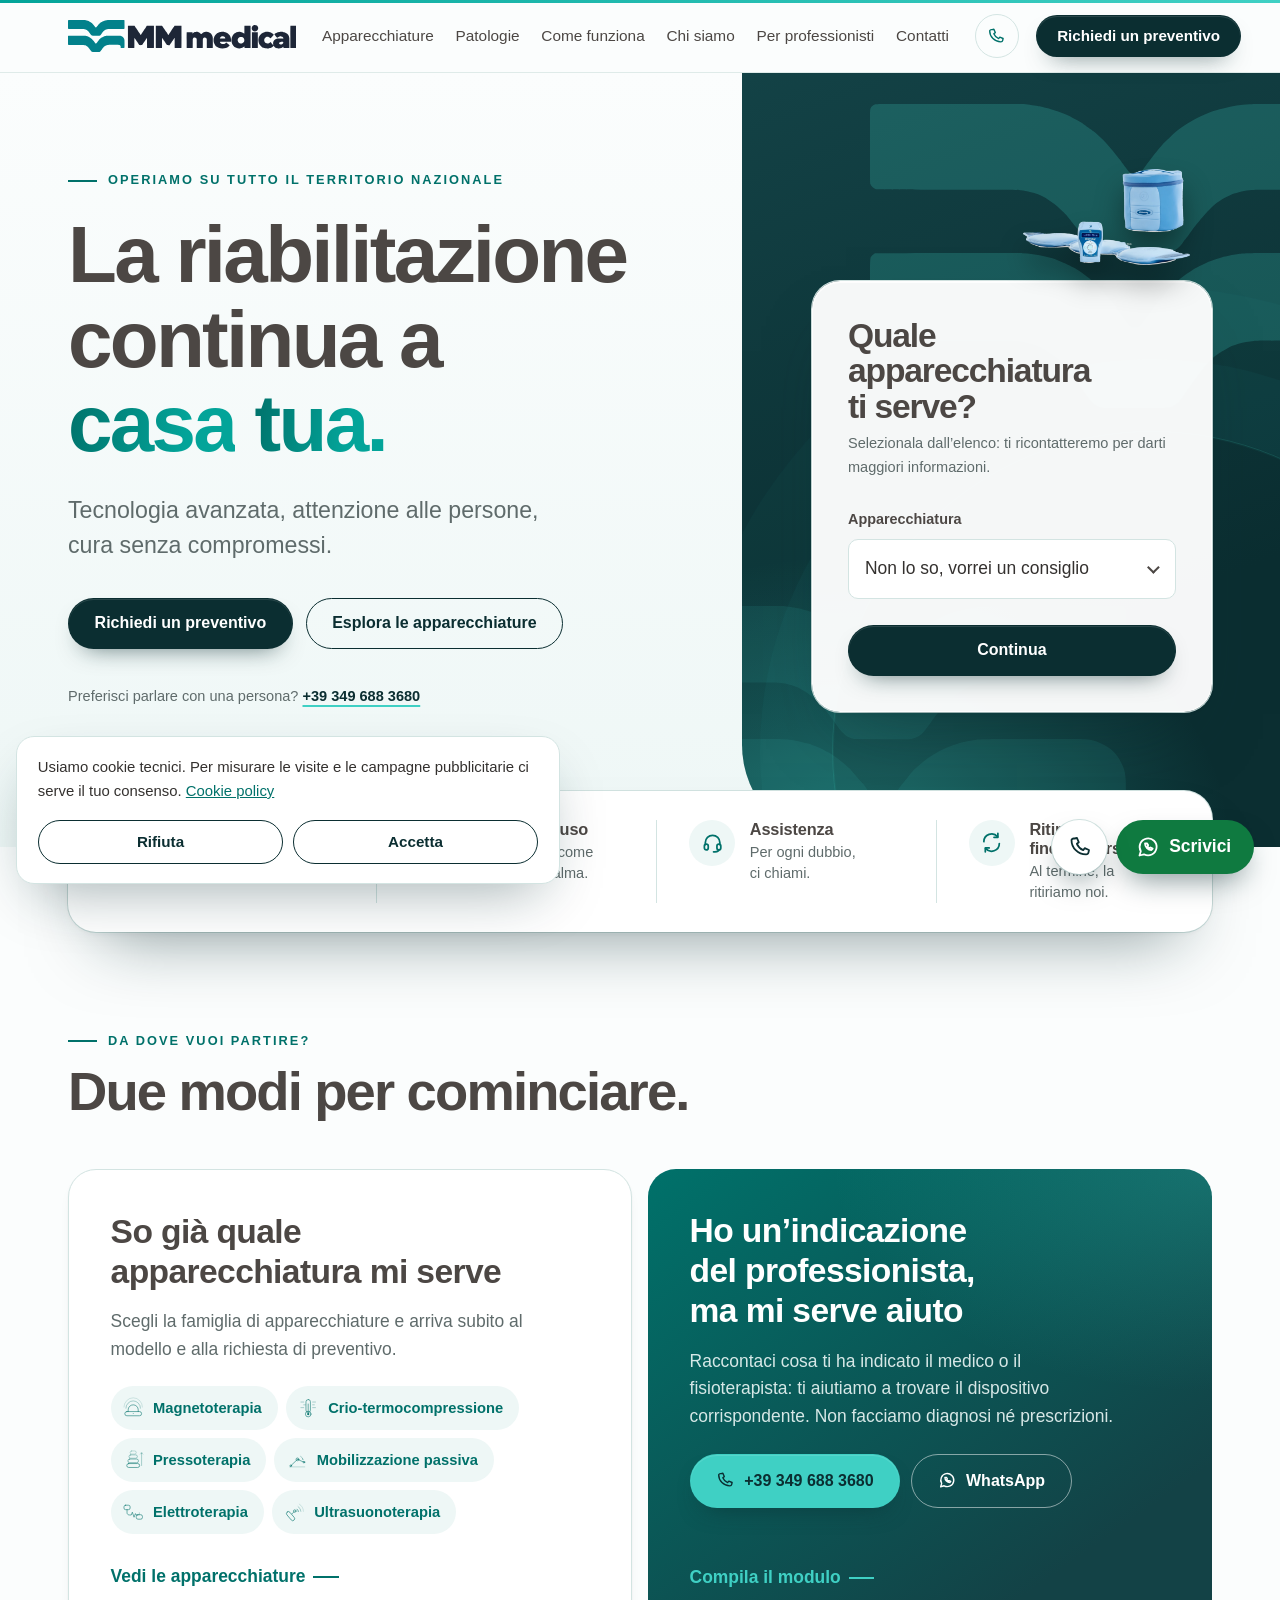
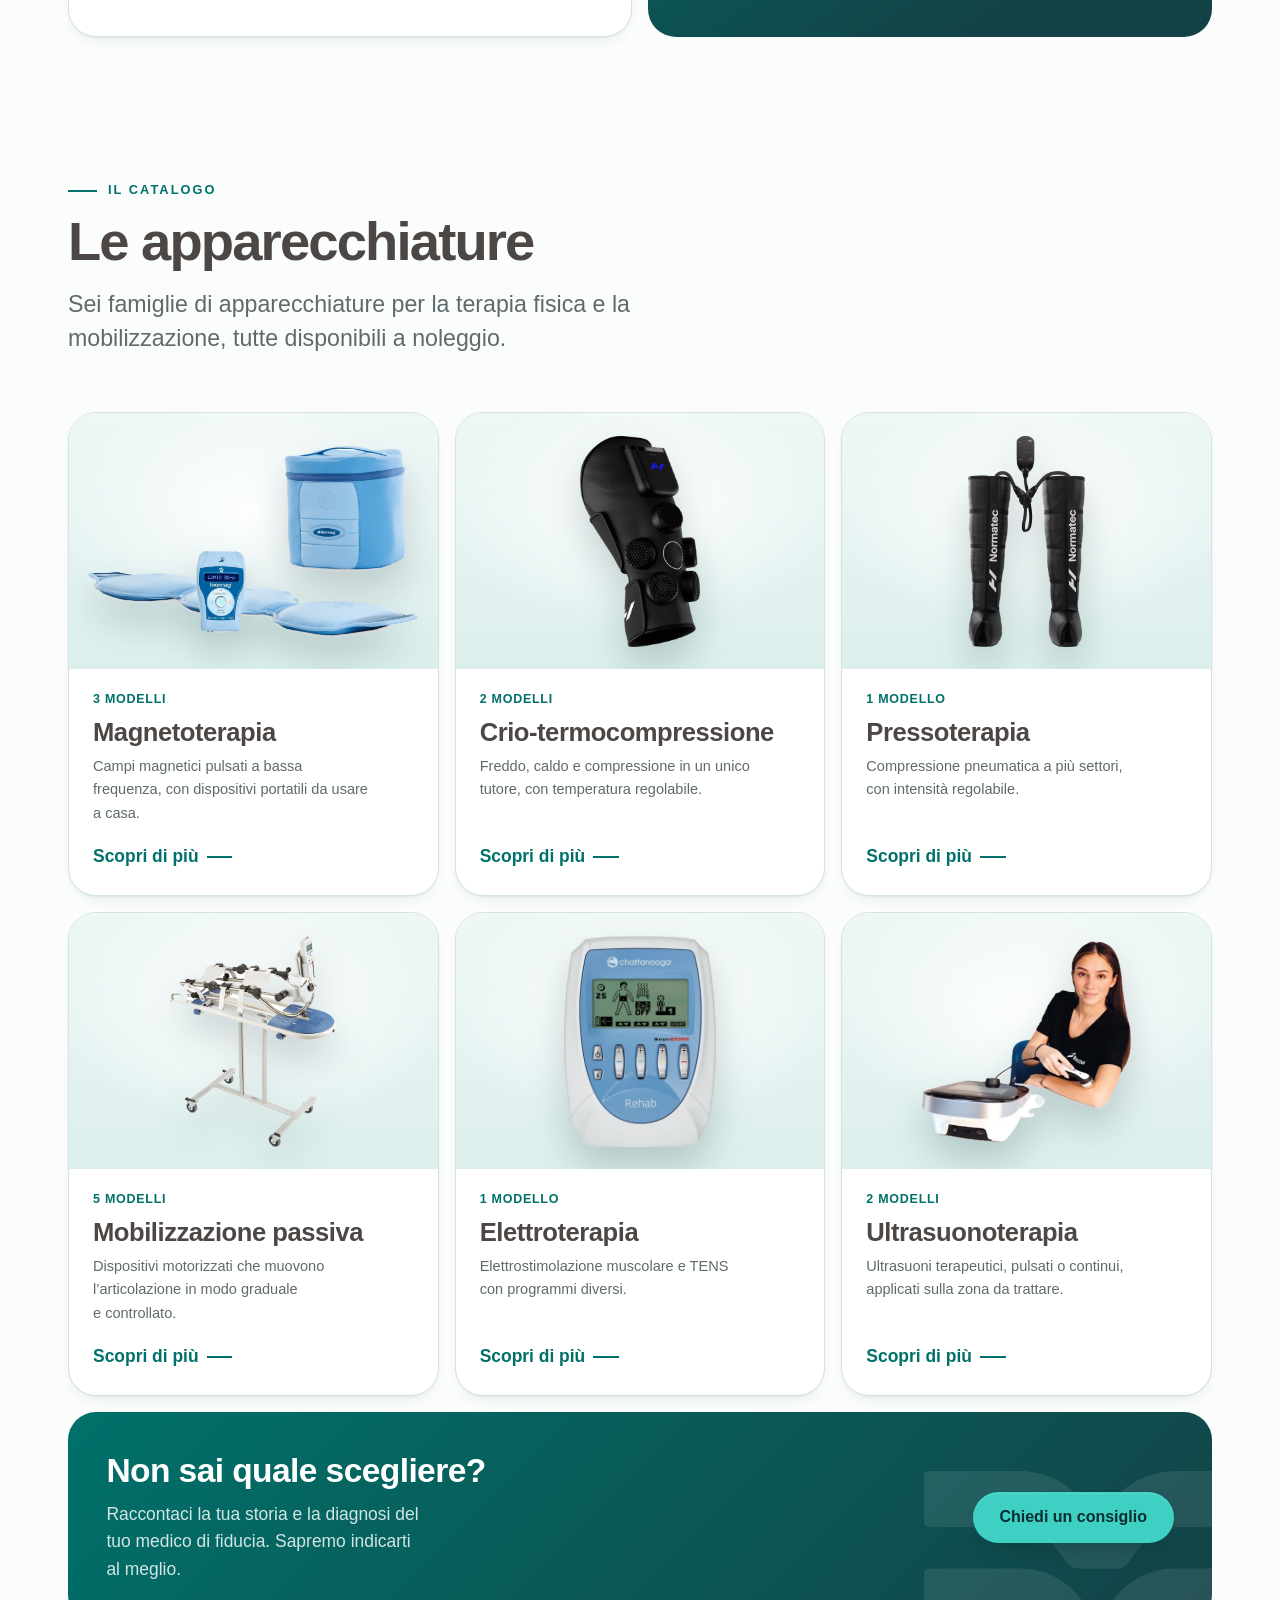
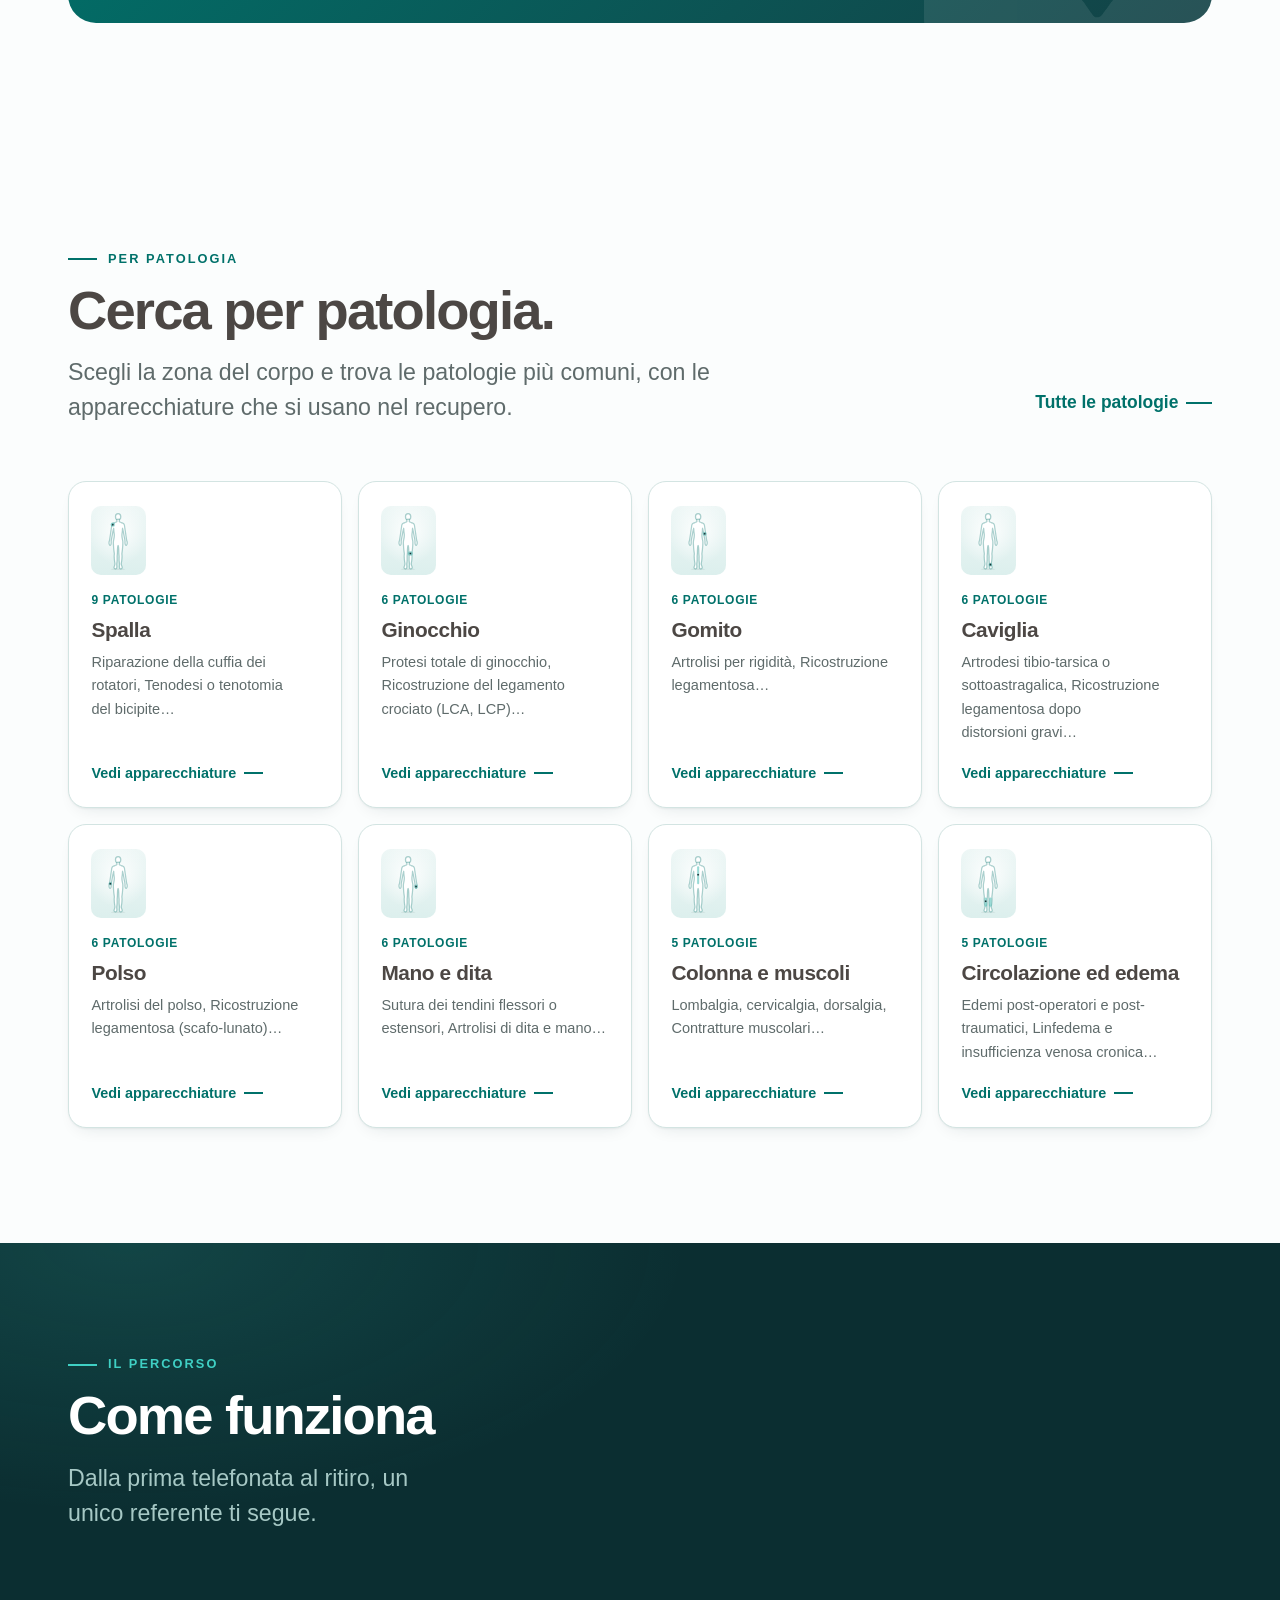
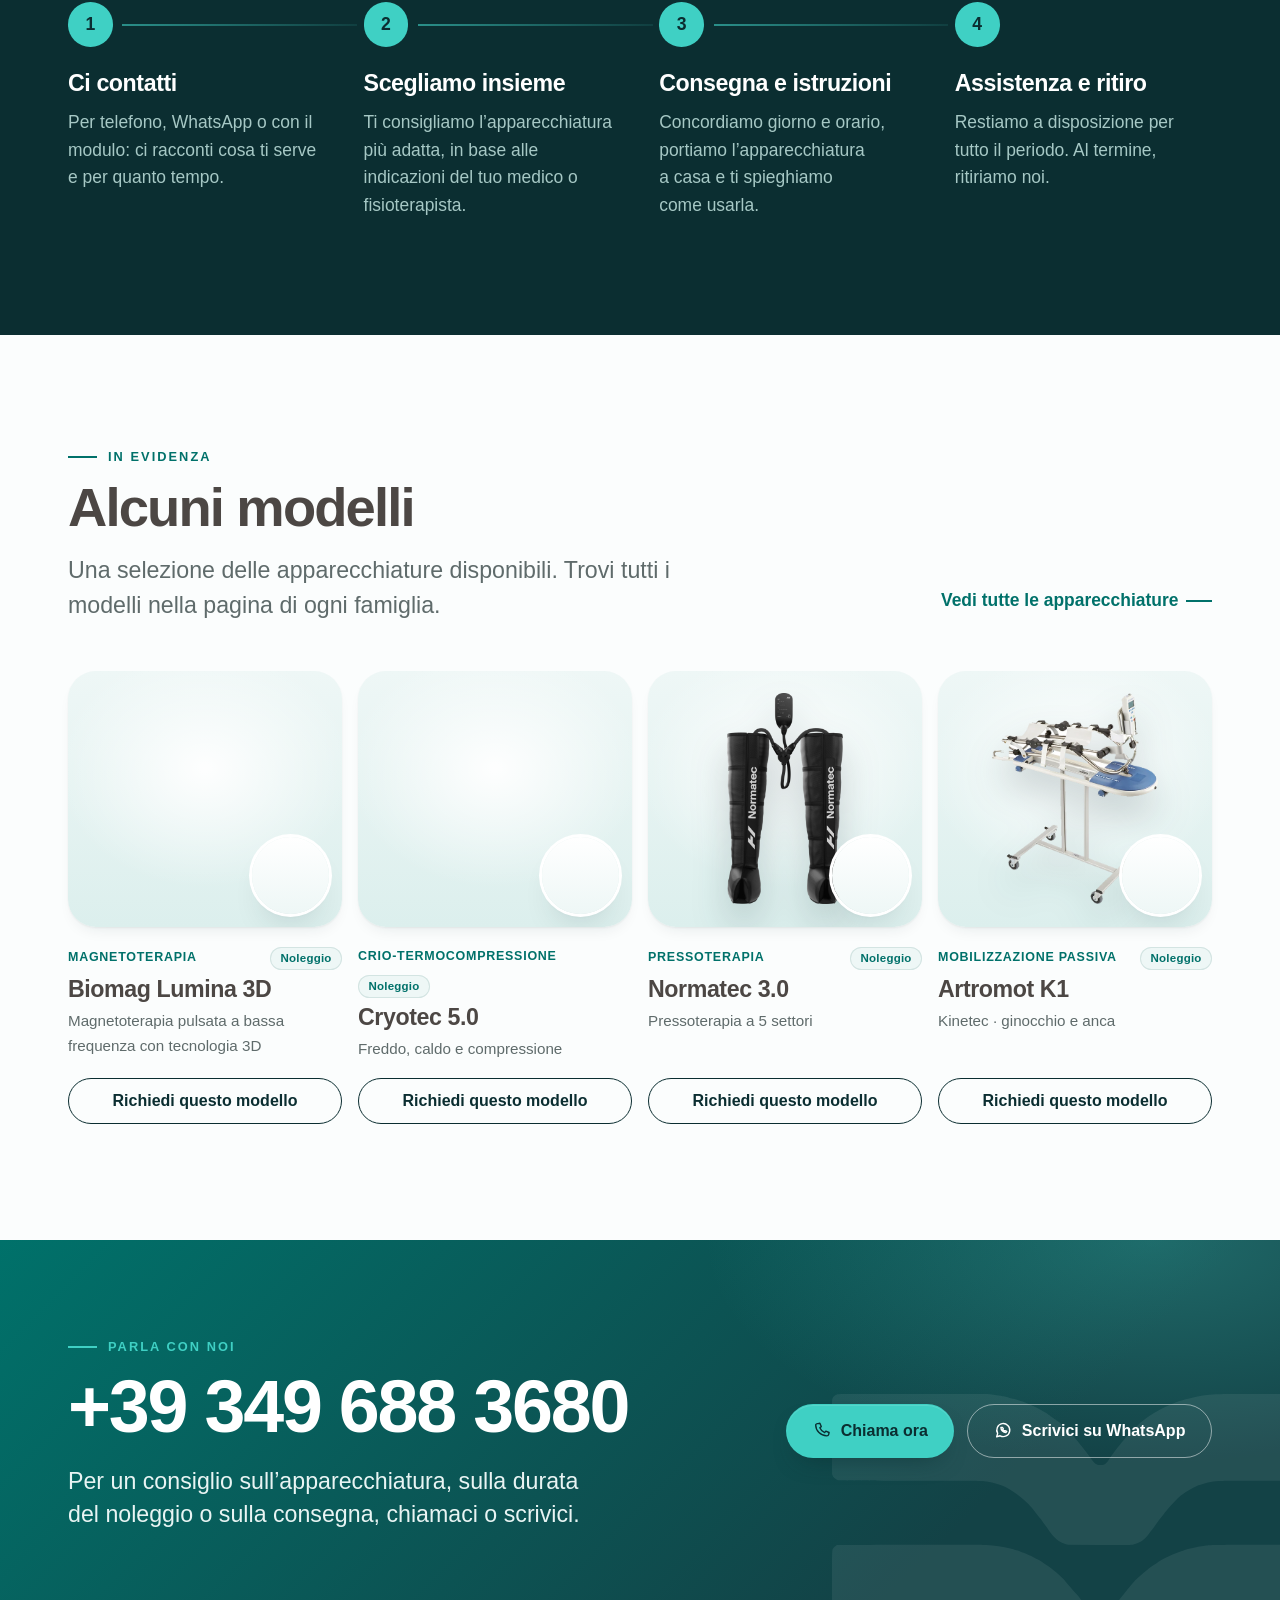
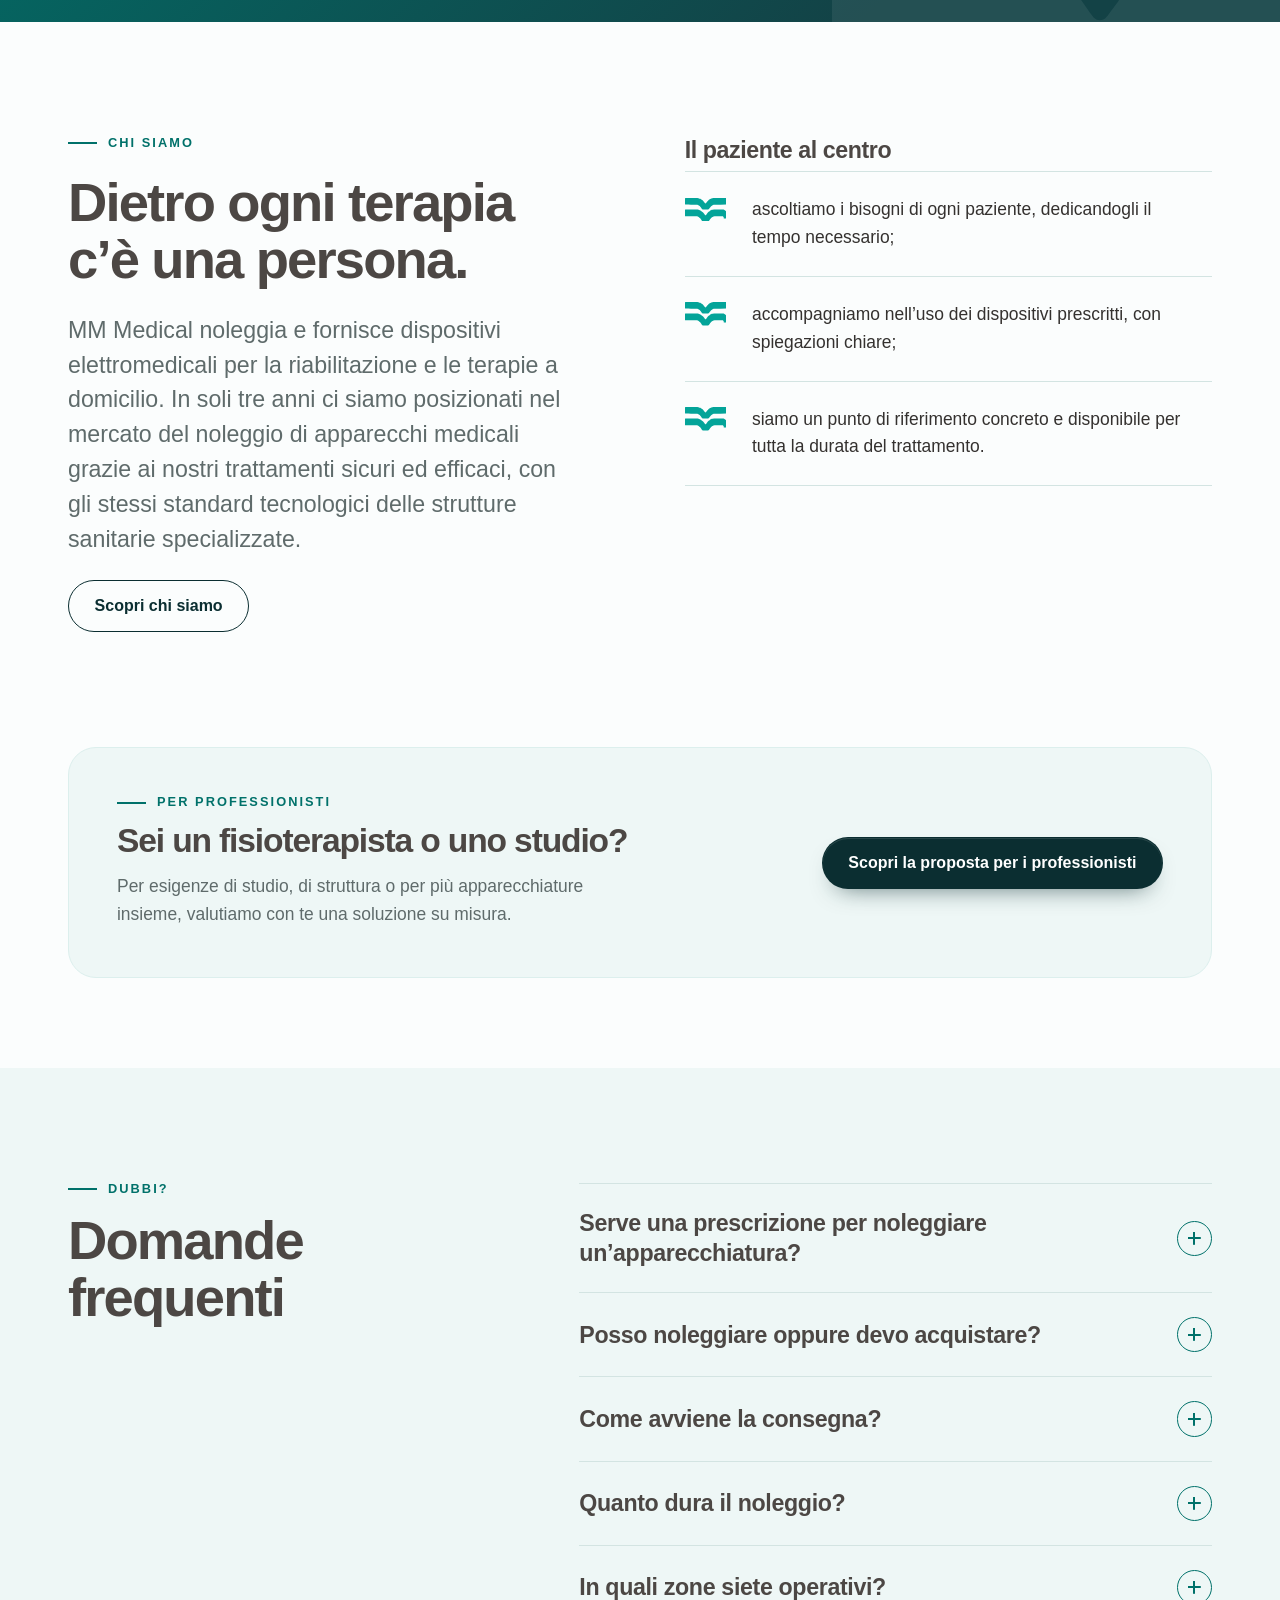
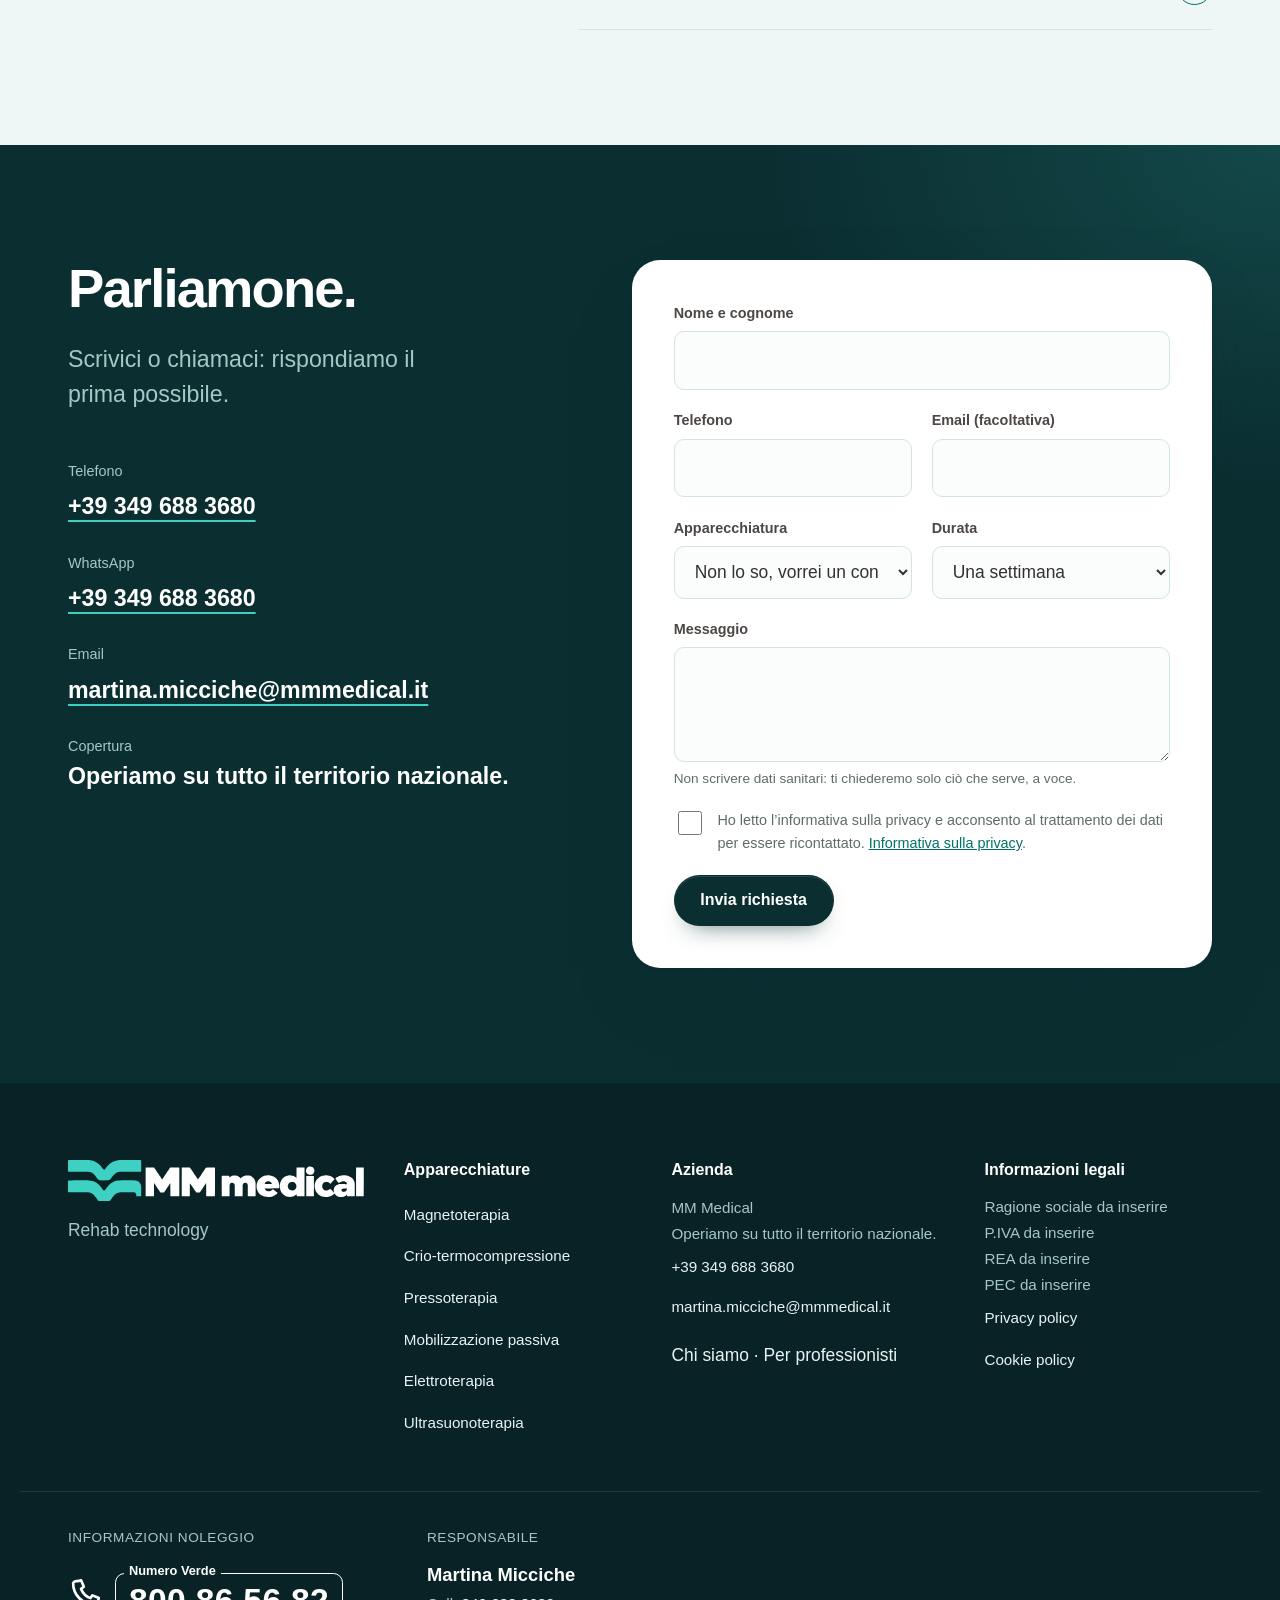
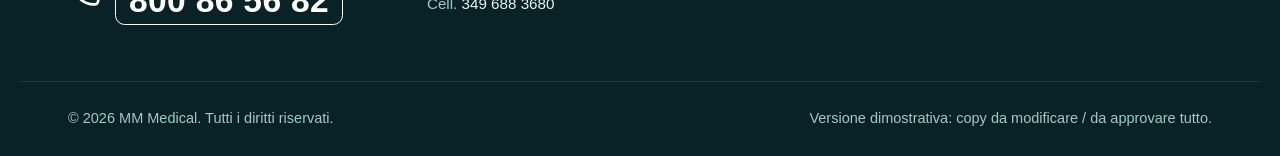
==== commit b83d0e12: "Demo update: LightFit Duo, Ultrasuonoterapia, rent/sale labels, patologie with body map, footer rent" ====
--- a/index.html
+++ b/index.html
@@ -1,4 +1,4 @@
-<!DOCTYPE html><html lang="it"><head><meta name="robots" content="noindex, nofollow"><meta charset="utf-8"><meta name="viewport" content="width=device-width, initial-scale=1"><title>MM Medical | Noleggio apparecchiature per la riabilitazione</title><meta name="description" content="Noleggio e vendita di apparecchiature per la terapia fisica e la mobilizzazione, con consegna, istruzioni d’uso e assistenza. Operiamo su tutto il territorio nazionale."><link rel="canonical" href="https://www.mmmedical.it/"><link rel="icon" href="/favicon.svg" type="image/svg+xml"><meta name="theme-color" content="#0b2e31"><script>document.documentElement.classList.add('js');</script><script>
+<!DOCTYPE html><html lang="it"><head><meta name="robots" content="noindex, nofollow"><meta charset="utf-8"><meta name="viewport" content="width=device-width, initial-scale=1"><title>MM Medical | Noleggio apparecchiature per la riabilitazione</title><meta name="description" content="Noleggio di apparecchiature per la terapia fisica e la mobilizzazione, con consegna, istruzioni d’uso e assistenza. Operiamo su tutto il territorio nazionale."><link rel="canonical" href="https://www.mmmedical.it/"><link rel="icon" href="/favicon.svg" type="image/svg+xml"><meta name="theme-color" content="#0b2e31"><script>document.documentElement.classList.add('js');</script><script>
         // Logo intro: home page only, once per browser session, never for deep links or reduced-motion users.
         // The class is set before first paint so there is no flash; the timeout is a failsafe if the intro script never runs.
         (function () {
@@ -31,4 +31,5 @@
           else if (!here && prev) name(photo(prev, true), prev);
         });
       })();
-    </script><link rel="alternate" hreflang="it" href="https://www.mmmedical.it/"><link rel="alternate" hreflang="x-default" href="https://www.mmmedical.it/"><meta property="og:type" content="website"><meta property="og:locale" content="it_IT"><meta property="og:site_name" content="MM Medical"><meta property="og:title" content="MM Medical | Noleggio apparecchiature per la riabilitazione"><meta property="og:description" content="Noleggio e vendita di apparecchiature per la terapia fisica e la mobilizzazione, con consegna, istruzioni d’uso e assistenza. Operiamo su tutto il territorio nazionale."><meta property="og:url" content="https://www.mmmedical.it/"><meta property="og:image" content="https://www.mmmedical.it/og.jpg"><meta property="og:image:width" content="1200"><meta property="og:image:height" content="630"><meta property="og:image:alt" content="MM Medical: noleggio di apparecchiature per la riabilitazione"><meta name="twitter:card" content="summary_large_image"><meta name="twitter:image" content="https://www.mmmedical.it/og.jpg"><script type="application/ld+json">{"@context":"https://schema.org","@type":"LocalBusiness","name":"MM Medical","url":"https://www.mmmedical.it","telephone":"+39 349 688 3680","email":"martina.micciche@mmmedical.it","description":"Noleggio e vendita di apparecchiature per la terapia fisica e la mobilizzazione, con consegna, istruzioni d’uso e assistenza. Operiamo su tutto il territorio nazionale.","areaServed":{"@type":"Country","name":"Italia"}}</script><link rel="stylesheet" href="/_astro/Base.BCldvLUt.css"><link rel="stylesheet" href="/_astro/index.Bc4m-ZXy.css"></head><body><div id="intro" aria-hidden="true"><div class="bg"></div><div class="stage"><div class="clip"><svg class="il" viewBox="99.5 168.3 1407.2 197.2" role="img" aria-label xmlns="http://www.w3.org/2000/svg"><path fill="var(--logo-mark, #02818B)" fill-rule="evenodd" d="M 103 168.5 c -1.67 0.67 -2.67 1.33 -3.17 2.67 -0.33 0.67 -0.33 1 -0.33 24.5 0 15.67 0 24 0.17 24.33 0.5 1.5 2 3 3.67 3.5 0.33 0.17 13.83 0.17 45.5 0.33 26.67 -0 45.83 -0 47 0.17 3.33 0.17 9 1.5 12.5 2.83 3.83 1.33 9.83 5.33 14.17 9.33 3 2.67 3.67 3.33 6.83 7.33 1.5 2 3 3.83 3.33 4.17 1 1.33 5.67 7.67 7.17 10 0.83 1.17 3.33 3.67 4.67 4.67 1.33 0.83 3.17 1.83 4.83 2.17 l 1.33 0.33 20.17 0.17 c 11.67 -0 20.67 -0 21.17 -0.17 4.17 -0.83 7.67 -3 10 -6.33 0.5 -0.67 1.17 -1.67 1.5 -2.17 0.33 -0.33 1.67 -2 2.83 -3.67 1.17 -1.67 2.5 -3.5 3 -4.17 0.67 -0.67 1.67 -2 2.33 -2.83 2.5 -3.33 7.5 -9 10 -11.17 3.17 -2.83 8.17 -5.83 12.5 -7.67 3.33 -1.33 8.67 -2.5 12.67 -2.83 1.5 -0.17 17.5 -0.17 49.67 -0.17 l 47.5 -0.17 0.83 -0.33 c 1.33 -0.67 1.83 -1.17 2.5 -2.33 l 0.5 -1 0 -23.17 c 0 -12.67 -0.17 -23.67 -0.17 -24.33 -0.17 -1.83 -0.67 -2.67 -2.17 -3.5 l -1 -0.67 -48 -0 c -29.33 -0 -49.17 -0 -51.17 0.17 -5.67 0.33 -10.67 1 -17 2.67 -6.5 1.5 -9.5 2.67 -16.5 6 -5.5 2.67 -12.67 7.5 -16.17 10.83 -0.33 0.5 -1.83 1.83 -3.33 3.33 -1.5 1.33 -3.5 3.33 -4.33 4.5 -2.83 3.17 -8.5 10.5 -11.33 14.67 -1.67 2.67 -3 3.33 -5.67 3.33 -2.17 -0 -3.33 -0.83 -5.33 -3.67 -3.33 -4.67 -3.67 -5.17 -6.83 -9 -1.33 -1.67 -2.67 -3.33 -3 -3.67 -2.5 -3.33 -7.83 -8.67 -11.5 -11.5 -0.33 -0.17 -1.17 -0.83 -1.83 -1.33 -0.67 -0.5 -2 -1.5 -2.83 -2 -0.83 -0.67 -2.17 -1.5 -3 -2.17 -1.67 -1 -4.5 -2.67 -6.33 -3.5 -0.67 -0.33 -2.5 -1.17 -3.83 -1.83 -3.33 -1.5 -6.83 -2.67 -10.33 -3.67 -0.83 -0.17 -2.17 -0.5 -3 -0.67 -1 -0.33 -2.33 -0.67 -3.17 -0.83 -0.83 -0.17 -2 -0.33 -2.33 -0.5 -0.33 -0 -2.5 -0.33 -4.67 -0.67 l -3.83 -0.5 -47.83 -0 c -38.83 -0 -47.83 -0 -48.33 0.17z M 117.17 265 l -14.5 -0 -0.83 0.67 c -0.5 0.33 -1.17 1 -1.33 1.33 -1 1.17 -1 -0.5 -1 26.17 0 27.67 -0.17 25.83 1.33 27.17 1.33 1.33 -3.33 1.17 47.33 1.33 32 -0 45.5 -0 46.83 0.17 3 0.33 8 1.33 10.67 2.33 2.5 0.83 6.67 2.83 7.83 3.67 2 1.5 3.83 2.67 5 3.5 3.5 2.5 4.83 3.67 7.67 7.33 1.17 1.5 3.67 4.5 5.17 6.33 1.67 2.17 4.5 6 5.67 8.17 0.5 0.83 1.5 2.17 2.33 3.17 0.67 1 1.67 2.33 2.17 3 1.5 2.33 3 3.5 5.83 5 2.33 1.17 1.83 1.17 22.67 1.17 19.67 -0 22.5 -0.17 24.17 -0.67 2.33 -0.67 5.67 -3.17 6.83 -5 1.17 -1.67 2.83 -4.17 4.33 -6.33 1.17 -1.5 2.5 -3.33 3 -4.17 2.83 -3.83 3.33 -4.67 4.5 -6.33 0.83 -1 2 -2.33 2.5 -3.17 0.67 -0.83 1.5 -1.83 1.83 -2.17 1.83 -2.5 5.67 -6 8.5 -7.83 0.83 -0.5 1.67 -1 1.83 -1.17 0.17 -0.17 0.83 -0.5 1.5 -0.83 0.5 -0.33 1.17 -0.67 1.67 -1 3.33 -2.33 11.17 -4.5 17.5 -5 4.33 -0.33 60.83 -0.33 64.83 -0 3.5 0.33 4.67 0.67 7 2.67 1.83 1.67 2.83 3.17 3.33 4.67 0.67 1.83 0.83 3 0.83 7 0 3.17 0 3.5 0.33 3.83 l 0.33 0.33 10.67 0.17 c 11.5 -0 11.67 -0 12.17 -0.83 0.17 -0.5 0.33 -42.33 0 -45.67 -0.33 -5 -1 -7.67 -3.17 -11.83 -3.83 -7.67 -8.5 -11.83 -18 -15.5 -2 -0.83 -5.33 -1.5 -9 -1.67 -3.17 -0.17 -60.83 -0.17 -70.17 -0 -3.83 -0 -7.33 0.17 -7.67 0.33 -0.5 -0 -2 0.33 -3.5 0.5 -1.33 0.17 -3.33 0.5 -4.17 0.83 -0.83 0.17 -2 0.5 -2.33 0.5 -2 0.33 -9 2.67 -12 4 -6 2.83 -7.33 3.5 -10 5.33 -4.5 2.83 -5.5 3.67 -10.33 7.83 -3.33 2.83 -3.67 3.17 -7.67 8 -0.83 1 -2.17 2.67 -3.17 4 -1 1.17 -2.5 3 -3.33 4.17 -0.67 1.17 -1.83 2.67 -2.17 3.17 -0.5 0.67 -1.67 2.33 -2.67 3.5 -3.67 5.33 -4.33 6 -7.33 6 -1.5 -0 -2.5 -0.33 -3.33 -1.17 -1.33 -1.33 -4.5 -5.83 -7.83 -10.67 -1.17 -1.83 -2.33 -3.5 -3.5 -4.67 -1.67 -1.83 -4.67 -5.33 -7.17 -8.17 -1 -1.5 -1.67 -2 -3.5 -3.67 -0.83 -0.67 -2 -1.67 -2.67 -2.33 -3.33 -2.83 -9.67 -7.33 -12 -8.33 -0.33 -0.17 -1.17 -0.5 -1.83 -1 -1.5 -0.83 -5.17 -2.5 -7 -3.17 -0.83 -0.33 -2.17 -0.83 -2.83 -1.17 -0.83 -0.33 -2.17 -0.67 -3 -0.83 -0.83 -0.17 -2 -0.5 -2.67 -0.67 -4.67 -1.33 -10.17 -2.17 -15.33 -2.33 -3.5 -0.17 -53.17 -0.17 -81.17 -0z"></path><path fill="var(--logo-word, #1D2637)" fill-rule="evenodd" d="M 1249 199.17 c -3.5 0.33 -8.17 2.5 -10.5 4.67 -1.5 1.33 -4 4.5 -4.67 5.83 -2 4 -2.67 8.83 -1.83 14 0.83 4.17 3.5 8.33 7.17 11.17 3.83 2.83 7 3.67 12.5 3.67 7.17 -0 12.67 -2.67 16.33 -8 1.5 -2.5 2.83 -5.67 3.17 -7.83 0.17 -0.5 0.17 -1.67 0.33 -2.33 0.83 -6 -3 -14.33 -8.17 -17.67 -4.33 -2.67 -9.5 -4 -14.33 -3.5z M 469.33 204.33 l -0.5 0.5 0 67.5 0.17 67.33 0.33 0.33 c 0.17 0.17 0.83 0.33 2.67 0.33 2.83 0.17 35.5 0.17 35.83 -0 0.83 -0.17 0.83 0.83 0.83 -30.83 0 -28.17 0 -30 0.33 -30.33 0.33 -0.5 0.67 -0.33 1.5 1.17 0.33 0.67 1.33 2 2.17 3.33 2.17 2.67 2.67 3.5 5.33 7.33 1 1.67 2.17 3.5 2.5 4 2 3.17 5.5 8.33 6.83 10.17 0.83 1.33 1.83 2.83 2.5 3.5 0.5 0.83 2.67 4 4.67 7 2.17 3.17 4 6 4.33 6.33 0.33 0.33 1 0.67 1.67 0.83 0.83 0.33 1.17 0.33 7.33 0.33 5.67 -0 6.5 -0 7.17 -0.33 0.67 -0.33 2 -1.67 3 -3.17 0.5 -0.5 1.67 -2.5 3 -4.17 1.17 -1.83 2.67 -4 3.33 -5 1.67 -2.5 3.5 -5.17 4.17 -6.33 0.83 -1.33 4.5 -6.67 5.83 -8.67 0.67 -0.83 1.5 -2 1.83 -2.67 0.83 -1 3.17 -4.67 4.83 -7.33 1.83 -2.67 4.33 -6.33 4.67 -6.5 0.83 -0.5 0.83 -1.83 0.83 30.33 0.17 21.5 0.17 30.17 0.33 30.5 0.17 0.17 0.33 0.33 0.67 0.5 0.17 -0 9.5 -0 20.67 -0 l 20.17 -0 0.33 -0.33 0.5 -0.33 0 -67.5 0 -67.33 -0.5 -0.5 -0.5 -0.33 -20.83 -0 c -14.33 -0 -21 -0 -21.33 0.17 -0.83 0.33 -1.67 1.67 -7.17 9.67 -1.5 2.17 -3.83 5.67 -5.33 7.67 -1.33 2.17 -2.67 4.17 -3 4.5 -0.67 1.17 -2.33 3.67 -2.83 4.67 -0.33 0.5 -0.83 1.33 -1.33 1.83 -5.17 7.5 -8 12 -9.83 14.83 -1 1.5 -2.5 4 -3.5 5.33 -1 1.5 -2.33 3.67 -3 4.67 -1.5 2.33 -2 2.83 -2.5 2.83 -0.33 -0 -2 -2.33 -4.17 -5.83 -0.33 -0.67 -1.5 -2.33 -2.5 -3.67 -1 -1.33 -2.33 -3.5 -3.33 -4.83 -0.83 -1.33 -2.5 -3.83 -3.67 -5.67 -1.17 -1.67 -2.67 -4 -3.5 -5.17 -5.83 -8.67 -9.5 -14.17 -12.67 -18.83 -1 -1.5 -2.67 -3.83 -3.67 -5.33 -3.67 -5.33 -4.33 -6.17 -4.83 -6.5 l -0.5 -0.33 -19.5 -0 -19.5 -0 -0.33 0.33z M 1187.33 204.17 c -0.33 0.17 -0.5 0.33 -0.5 0.5 -0.17 -0 -0.17 11 -0.33 24.17 0 17.83 -0.17 24.17 -0.17 24.17 -0.5 0.33 -0.67 0.17 -1.83 -0.83 -1.5 -1.33 -4 -3.33 -5.5 -4 -0.5 -0.33 -1.67 -1 -2.33 -1.33 -2 -1.33 -5.83 -3 -7.67 -3.67 -2.17 -0.67 -8 -1.83 -10.33 -2 -3.17 -0.33 -6.5 -0 -10.5 0.67 -6.33 1 -7.67 1.33 -12.83 3.67 -2 1 -7.17 4 -8.33 4.83 -4.17 3.33 -7.5 6.83 -11.17 11.5 -2.5 3.33 -6 11.5 -7.33 17.5 -2.5 10.33 -2.17 19.33 1.33 31.67 0.33 1.33 1.83 4.5 3.33 7.67 0.83 1.67 1.33 2.33 4 6.17 4.5 6.33 11.5 11.83 19 15 7.17 3 12.33 4 20.33 3.83 8.83 -0.33 15.33 -2.33 22.5 -7 1.17 -0.83 4.67 -3.67 5.83 -4.67 1.83 -1.83 2 -1.5 2.5 5 0.17 2.83 0.33 3.33 1 3.67 0.17 0.17 4.83 0.17 17.83 0.17 l 17.67 -0 0.33 -0.33 0.5 -0.5 0 -67.5 0 -67.5 -0.33 -0.5 -0.5 -0.33 -17.67 -0 c -9.83 -0 -17.83 -0 -18 -0 -0.33 -0.17 -0.67 -0 -0.83 -0z m -17.17 68.83 c 1.33 0.17 2.83 0.5 3.33 0.67 0.5 0.33 1.17 0.5 1.5 0.5 0.83 0.17 3.67 2.5 5.33 4.17 5.17 5.17 7.17 12.83 5 20.17 -1.17 3.33 -2 5.17 -3.83 7.17 -2.17 2.33 -4.33 3.83 -7.83 5.67 -4.67 2.17 -11 2.17 -16.33 -0.17 -2 -0.83 -5 -2.83 -6.5 -4.5 -2.5 -2.67 -3.83 -5 -5.17 -9.83 l -0.5 -1.83 0 -3.33 0.17 -3.5 0.67 -1.67 c 0.33 -1 1 -2.33 1.33 -3 0.5 -0.67 1.17 -1.83 1.5 -2.5 1.17 -2.17 4.5 -5.17 7 -6.5 3.67 -1.83 9.5 -2.5 14.33 -1.5z M 641 204.5 l -0.33 0.33 -0.17 67.33 0 67.33 0.5 0.5 0.33 0.33 9.5 -0 c 5.17 -0 13.5 -0 18.5 0.17 8.67 -0 9 -0 9.33 -0.33 l 0.33 -0.33 0 -29 c 0.17 -15.83 0.17 -29.5 0.33 -30.17 0.17 -2.33 0.5 -2 3.33 2.33 3 4.17 4 5.83 5.5 7.83 0.83 1 2.5 3.67 4 5.67 1.33 2 3 4.5 3.67 5.5 0.67 1 1.83 2.5 2.33 3.33 0.67 1 1.33 2.17 1.67 2.5 0.33 0.5 2.33 3.5 4.33 6.5 4.67 6.83 5.17 7.5 6.17 8.17 1 0.67 1.5 0.67 8.17 0.67 6.5 -0.17 6.5 -0.17 8.17 -1.5 1.17 -1.17 6.17 -8.17 7 -10 0.33 -0.33 1.17 -1.67 2 -3 0.83 -1.17 2.17 -3.17 3.17 -4.5 0.83 -1.33 2.17 -3.17 2.67 -4.17 1.67 -2.17 4.5 -6.33 5.5 -8.17 2.17 -3.5 2.5 -4 3.33 -5.17 0.5 -0.5 1.17 -1.5 1.5 -2 0.5 -0.5 1.5 -2 2.33 -3.17 1.67 -2.5 2.17 -2.83 2.5 -2.17 0.17 0.5 0.33 15.17 0.17 44.83 0 10.5 0 15.5 0.17 15.67 0.17 0.17 0.5 0.33 0.83 0.5 0.67 0.17 40 0.17 40.33 -0 0.83 -0.17 0.83 3.67 0.83 -67.83 0 -48.5 0 -67.17 -0.17 -67.5 -0.17 -0.33 -0.33 -0.5 -0.5 -0.67 -0.33 -0.17 -37.5 -0.17 -40.17 -0 -2.17 0.17 -2.67 0.33 -3.83 2.17 -2.17 3.5 -3.67 5.67 -4.67 7.17 -1.17 1.33 -2.67 3.5 -4.17 6.17 -0.33 0.67 -1.33 2.17 -2.17 3.17 -1.83 2.67 -4.5 6.67 -6.67 9.83 -0.83 1.33 -1.83 3 -2.33 3.5 -0.33 0.67 -1.5 2.33 -2.33 3.67 -1.67 2.5 -2.67 3.83 -6 8.67 -1.17 1.67 -2.67 4 -3.5 5.17 -4 6.33 -4.33 6.83 -5.17 6.33 0 -0.17 -0.67 -0.83 -1.17 -1.67 -0.5 -0.83 -1.17 -2.17 -1.67 -2.83 -1.5 -2.33 -5.33 -7.83 -8.5 -12.83 -1.83 -2.5 -4 -5.67 -5 -7.17 -1.67 -2.5 -2.5 -3.67 -4 -6.33 -0.5 -0.67 -1.33 -2 -2 -2.83 -0.67 -0.83 -1.5 -2 -2 -2.5 -1.83 -2.67 -5 -7.33 -7.83 -11.5 -3 -4.83 -4.67 -7 -5.33 -7.5 -0.67 -0.67 -3.67 -0.83 -21.67 -0.83 -16.33 -0 -16.83 -0 -17.17 0.33z M 1470.17 204.67 c -0.17 0.33 -0.33 3.67 -0.33 67.5 0 36.83 0 67.33 0.17 67.67 0 0.33 0.17 0.5 0.33 0.67 0.33 0.17 5.17 0.17 17.67 0.17 17.33 -0 17.33 -0 17.83 -0.33 0.17 -0.17 0.5 -0.5 0.5 -0.67 0.17 -0.33 0.17 -24.33 0.17 -53.5 0 -29.17 0 -55.83 0 -59.33 0.17 -3.5 0.17 -9.67 0 -14 l 0 -7.67 -0.5 -0.5 -0.5 -0.5 -17.5 -0 -17.5 -0 -0.33 0.5z M 1045.83 241.17 c -0.33 -0 -1.5 0.17 -2.67 0.33 -1.33 0.17 -2.67 0.33 -3.17 0.5 -1.17 -0 -6.33 1.33 -8 1.83 -10 3.33 -18.17 9 -24.5 17 -3.67 4.5 -7 10.67 -8.5 16.17 -0.33 1 -0.67 2.17 -0.83 2.83 -0.33 1.33 -1.17 5.17 -1.33 7 -0.5 4.17 0 14 0.67 17 0.17 0.33 0.33 1.17 0.5 1.67 0 0.67 0.5 2 0.83 3.17 0.5 1.17 1 2.67 1.17 3.17 1 3 3.17 7 6.33 11.33 3.83 5.33 5.17 6.67 10.17 10.5 4 2.83 6.5 4.33 11 6 7.83 3.33 14.33 4.5 24.5 4.33 7.83 -0 12.67 -0.67 20.33 -2.83 2.33 -0.67 6.83 -2.67 9.33 -4 1.33 -0.83 6 -3.83 7.17 -4.83 2.67 -2.17 7.5 -7.17 7.5 -7.67 0 -0.5 -1.33 -1.83 -4.67 -4.33 -1.5 -1.17 -3 -2.33 -3.33 -2.67 -0.5 -0.33 -1.17 -1 -1.67 -1.33 -0.67 -0.33 -1.5 -1 -2.17 -1.5 -6.33 -4.83 -9.83 -7.5 -10.5 -7.5 -0.17 -0 -1.17 0.83 -2.67 2.33 -4.33 4.17 -7 5.67 -12.5 6.5 -4 0.67 -8 0.33 -11.83 -0.67 -4.67 -1.33 -9.67 -5.67 -11.17 -9.5 -0.17 -0.67 -0.5 -1.33 -0.5 -1.5 -0.33 -0.67 0.17 -1.17 0.83 -1.33 0.33 -0.17 14.17 -0.17 30.83 -0.17 32.5 -0 35.83 -0 36.17 -0.17 0.5 -0.17 0.67 -1 1 -4.17 0.67 -6.33 0 -15.83 -1.67 -20.83 -0.17 -0.83 -0.83 -2.5 -1.17 -3.67 -1 -3.17 -1.67 -4.67 -3.67 -8.33 -1.5 -2.5 -2.67 -4.17 -4.17 -6 -0.83 -0.83 -1.83 -2.17 -2.5 -2.83 -2.83 -3.5 -7.67 -7 -14 -10.17 -4.17 -2.17 -10.83 -4.33 -15.17 -5 -1 -0 -2.33 -0.33 -3 -0.5 -1 -0.17 -11.33 -0.5 -13 -0.17z m 8.5 27.67 c 4.67 0.67 8.5 2.5 10.83 4.83 1.33 1.5 2.17 2.67 3.17 5.33 1 2.33 0.83 2.83 -0.5 3.17 -1.17 0.17 -31.5 0.17 -32 -0.17 -0.5 -0.33 -0.5 -0.67 0 -2.33 0.67 -2.17 1.83 -4.33 3.33 -5.67 2.83 -2.83 6.5 -4.67 10.33 -5.17 2.33 -0.33 2.5 -0.33 4.83 -0z M 1322 241.17 c -2 0.17 -5.5 0.67 -8.67 1.5 -1 0.17 -2.33 0.5 -2.67 0.5 -2.5 0.5 -5.83 1.83 -9.5 3.67 -4.33 2.17 -7.17 3.83 -8.5 5.17 -0.67 0.67 -2 1.67 -2.83 2.33 -2 1.67 -3.83 3.67 -7.5 8 -1 1.33 -2.5 3.83 -4 6.83 -0.5 1.33 -1.17 2.5 -1.17 2.5 -0.5 0.67 -2.5 6.33 -2.83 8.17 -1.17 6.17 -1.5 9 -1.5 13 0.17 7.83 1.67 14.33 4.67 21.17 1.17 2.67 1.33 3.17 2.5 5 3.83 6.17 8.5 11.33 14 15.17 3.33 2.17 4 2.67 10.67 5.83 2.5 1.17 6 2.17 11 3 7.5 1.33 18.67 1.17 24 -0.5 0.67 -0.17 2.33 -0.67 3.83 -1 3.17 -0.83 4.67 -1.33 7.83 -2.83 6 -3 10.83 -6.5 14.33 -10.5 0.67 -1 1 -0.83 2.17 0.83 1.33 2 3 3.83 5.17 5.83 2.33 2.17 3 2.67 5.5 4 2.67 1.5 3.17 1.83 5 2.33 5.5 2 8.67 2.5 15.33 2.5 5.83 -0 9.67 -0.67 14.83 -2.33 0.83 -0.33 1.5 -0.5 1.67 -0.5 0.33 -0 3.83 -1.83 5 -2.67 1.33 -0.83 2.33 -1.67 4.33 -3.5 1.33 -1.17 1.5 -1.33 2 -1 0.33 0.17 0.5 1.83 0.5 4.33 0 2 0.17 2.5 1 2.67 0.5 0.17 34.5 0.17 35 -0.17 0.5 -0 0.67 -0.83 0.5 -1.83 0 -0.33 0 -13.67 0 -29.33 l -0.17 -28.67 -0.33 -2.5 c -0.33 -1.5 -0.67 -3.17 -0.83 -3.83 -0.67 -2.33 -1.33 -5 -1.33 -5.17 0 -0.17 -0.33 -0.83 -0.67 -1.5 -0.33 -0.83 -0.67 -1.83 -0.83 -2.17 -1.17 -2.33 -3.17 -6 -4.33 -7.67 -1 -1.17 -3 -3.17 -4.83 -4.67 -5 -4.17 -10.17 -6.83 -17.67 -9.5 -1.5 -0.5 -6.5 -1.5 -8.67 -1.83 -0.83 -0.17 -2.33 -0.33 -3.17 -0.5 -3.83 -0.5 -13 -0.33 -17 0.17 -0.83 0.17 -1.83 0.33 -2.5 0.5 -1 -0 -3.67 0.67 -6.33 1.33 -0.67 0.17 -1.67 0.5 -2.33 0.67 -0.5 -0 -1.5 0.33 -2.17 0.67 -0.67 0.33 -1.33 0.5 -1.5 0.5 -0.33 -0 -4.67 2 -7.67 3.67 -3.17 1.5 -6.83 4 -9 6 -1.33 1.33 -1.33 1.17 2.17 6.17 0.67 1.17 1.67 2.33 2 2.83 1.5 2.17 4.67 6.33 7.17 9.33 0.67 0.83 1.5 1.83 1.83 2.17 1 1.5 2.17 2.5 2.83 2.5 0.5 -0 1.83 -0.83 3.33 -2.33 2.67 -2.33 7 -4.5 11.67 -5.67 2.17 -0.5 2.5 -0.5 5.5 -0.67 2.67 -0 3.67 -0 4.83 0.17 4.83 1 7.67 2.33 10.33 5.33 1 1 1.83 3 2 5.17 0.67 3.67 0.5 4 -1.67 3.67 -0.83 -0 -3.33 -0.33 -5.67 -0.5 -2.33 -0.17 -5.33 -0.5 -6.5 -0.67 -5.83 -0.5 -16.67 -0.33 -21 0.33 -1.33 0.33 -2.83 0.67 -3.33 0.83 -0.5 0.17 -1.67 0.5 -2.33 0.67 -3 1 -4.83 1.67 -7.33 3.17 -4.5 2.33 -8.83 6.67 -11 10.33 -3 5.5 -3.83 8.83 -3.67 15 0 4.33 0.33 6.67 1.17 9.17 0.83 2.67 0.33 2.67 -2 -0.17 -0.83 -0.67 -1.5 -1.67 -1.83 -1.83 -0.5 -0.5 -1.5 -1.67 -3.17 -3.83 -4.83 -6 -10.17 -11.67 -10.83 -11.67 -0.33 -0 -0.83 0.5 -1.67 1.33 -0.67 0.67 -2 1.83 -2.83 2.33 -0.83 0.5 -1.83 1.33 -2.17 1.67 -1.67 1.17 -4.17 2.33 -6.33 3 -2 0.33 -2.33 0.33 -5 0.33 -4.33 -0 -7.17 -0.67 -10.17 -2.5 -5 -2.83 -7.17 -5.5 -9 -11.17 -1.33 -4.33 -1.33 -9.33 0.17 -14 1.5 -4.5 5.17 -9.17 9.17 -11.17 5.5 -2.83 13.5 -2.83 19.17 0.17 2.5 1.17 4 2.33 6.5 4.83 1.17 1.17 2.17 2.17 2.33 2.17 0.33 -0 1.67 -1.33 4.17 -4 1.17 -1.33 3.17 -3.33 4.33 -4.67 1.17 -1.17 2.67 -2.5 3.33 -3.17 1.17 -1.17 3.17 -3.5 5.33 -6.17 0.67 -0.67 1.67 -1.83 2.17 -2.33 0.83 -0.67 1.17 -1.17 1.17 -1.33 0 -0.67 -0.83 -1.83 -2.67 -3.67 -3.5 -3.5 -6.33 -5.5 -10.83 -8 -0.33 -0.33 -1.17 -0.67 -1.67 -1 -1.67 -1 -4.5 -2.17 -7 -3 -0.33 -0 -1 -0.33 -1.33 -0.5 -0.83 -0.33 -6.17 -1.5 -7.67 -1.67 -0.83 -0.17 -2.17 -0.33 -3.17 -0.5 -2.17 -0.17 -8.33 -0.33 -11.17 -0.17z m 103.83 62.17 c 0.5 0.5 0.5 1 0.33 3.17 -0.33 3.83 -1.17 5.67 -3.83 8.5 -2.17 2.5 -4.83 3.67 -8.67 4.17 -5.33 0.83 -8.83 -0.17 -11.17 -2.67 -2.17 -2.17 -2.67 -4.67 -1.67 -7.17 1.17 -3.67 4.67 -5.67 10.33 -6.17 3 -0.17 14.17 -0 14.67 0.17z M 886.5 241.67 c -1.17 0.17 -2.67 0.5 -3.33 0.67 -0.67 0.17 -1.83 0.5 -2.5 0.67 -1.83 0.5 -4.33 2 -8 4.5 -1 0.67 -2.83 2.33 -3.83 3.33 -0.67 0.83 -1.5 1 -1.5 0.33 -0.17 -0.67 -0.5 -4.5 -0.5 -5.67 0 -1.17 -0.17 -1.5 -1.17 -1.67 -0.83 -0.17 -33.33 -0.5 -34 -0.33 -0.33 0.17 -0.5 0.33 -0.67 0.67 -0.17 0.33 -0.17 12.5 -0.17 48.17 0 46.5 0.17 47.67 0.33 48 l 0.33 0.33 17.83 -0 c 10.33 -0 17.83 -0 18 -0.17 0.33 -0 0.5 -0.33 0.67 -0.5 0 -0.17 0.17 -11.67 0.17 -26.33 l 0.17 -26 0.33 -1.67 c 1.17 -4.67 3.5 -7.67 7.33 -9.33 4.33 -2 9.67 -0.83 13 2.67 1.67 1.67 2.5 3.67 3.17 6.67 l 0.5 2.33 0.17 25.83 c 0 24.5 0 25.83 0.33 26.17 l 0.33 0.33 18 0.17 18.17 -0 0.33 -0.5 c 0.33 -0.33 0.33 -0.33 0.33 -26.17 l 0 -25.67 0.5 -2.17 c 1 -5.67 4.67 -9.67 9.33 -10.33 4.17 -0.67 7.67 0.33 10.5 3 1.83 1.67 3.17 4.17 3.83 7.5 l 0.33 2 0 25.67 0 25.67 0.33 0.33 0.5 0.5 11.67 -0 c 17 0.33 24.17 0.17 24.67 -0.17 0.17 -0.33 0.17 -1.67 0.17 -29.83 0 -30.67 0 -31.5 -0.67 -35.67 -0.33 -2.17 -0.5 -2.5 -1.17 -5.33 -1.33 -4.83 -4.67 -11.67 -6.83 -14 -0.33 -0.33 -0.67 -0.83 -0.83 -1 -1 -1.5 -4.33 -4.33 -6.83 -6 -0.67 -0.33 -2 -1.33 -3 -2 -3.33 -2.17 -7.17 -3.67 -11.83 -4.5 -4.67 -0.83 -10.33 -1.33 -13 -0.83 -0.67 0.17 -2 0.33 -3.17 0.5 -2.17 0.17 -5.83 1 -7.33 1.67 -2.83 1 -6.67 3.17 -8.33 4.5 -0.5 0.33 -1.17 0.83 -1.67 1.33 -0.67 0.33 -2.33 1.83 -3.83 3.33 -1.67 1.67 -2.83 2.67 -3.17 2.67 -0.17 -0 -0.67 -0.33 -1.17 -1 -2.67 -3.33 -8.33 -7.83 -12 -9.67 -1.17 -0.5 -2.67 -1.17 -3.33 -1.33 -5.67 -1.83 -7 -2 -11.5 -2.17 -3.5 -0 -4.17 -0 -6 0.5z M 1233.33 243.83 c -0.33 0.17 -0.5 0.33 -0.5 0.5 0 0.17 0 21.67 0 48 0 46.17 0 47.67 0.33 48 0.17 0.33 1 0.33 17.83 0.33 l 17.5 -0 0.33 -0.33 0.5 -0.33 0 -21.5 c 0.17 -27.17 0.17 -27.33 0 -52.83 0 -20 -0.17 -21.17 -0.33 -21.5 -0.5 -0.33 -2.33 -0.5 -19.33 -0.5 -13.17 -0 -15.83 -0 -16.33 0.17z"></path></svg></div><i class="sweep"></i></div></div><script type="module">var e=document.documentElement,t=document.getElementById(`intro`),n=document.querySelector(`.site-header .logo`);if(t&&n&&e.classList.contains(`intro`)){window.scrollTo({top:0,behavior:`instant`});let r=t.querySelector(`.stage`),i=t.querySelector(`.clip`),a=t.querySelector(`.sweep`),o=t.querySelector(`.bg`),s=document.getElementById(`main`),c={delay:120,duration:700},l={delay:c.delay+c.duration+160,duration:750},u=`cubic-bezier(0.76, 0, 0.24, 1)`,d=r.getBoundingClientRect(),f=n.getBoundingClientRect(),p=f.left+f.width/2-(d.left+d.width/2),m=f.top+f.height/2-(d.top+d.height/2),h=f.width/d.width,g=[i.animate([{clipPath:`inset(0 100% 0 0)`},{clipPath:`inset(0 0% 0 0)`}],{...c,easing:u,fill:`both`}),a.animate([{transform:`translateX(0)`,opacity:0},{transform:`translateX(${d.width*.08}px)`,opacity:1,offset:.08},{transform:`translateX(${d.width*.94}px)`,opacity:1,offset:.9},{transform:`translateX(${d.width}px)`,opacity:0}],{...c,easing:u,fill:`both`}),r.animate([{transform:`none`},{transform:`translate(${p}px, ${m}px) scale(${h})`}],{...l,easing:u,fill:`both`}),o.animate([{opacity:1},{opacity:0}],{...l,easing:`linear`,fill:`both`})];s&&g.push(s.animate([{opacity:0,transform:`translateY(18px)`},{opacity:1,transform:`translateY(0)`}],{delay:l.delay+150,duration:900,easing:`cubic-bezier(0.22, 1, 0.36, 1)`,fill:`both`}));let _=[`pointerdown`,`keydown`,`wheel`,`touchstart`],v=()=>g.forEach(e=>e.finish());_.forEach(e=>addEventListener(e,v,{passive:!0,once:!0})),Promise.all(g.map(e=>e.finished)).then(()=>{e.classList.remove(`intro`),g.forEach(e=>e.cancel()),t.remove(),_.forEach(e=>removeEventListener(e,v))})}</script><a class="skip" href="#main">Vai al contenuto</a><header class="site-header" data-astro-cid-nen7h5rs><div class="wrap bar" data-astro-cid-nen7h5rs><a class="brand" href="/" aria-label="MM Medical, home" data-astro-cid-nen7h5rs><svg class="logo" viewBox="99.5 168.3 1407.2 197.2" role="img" aria-label="MM Medical" xmlns="http://www.w3.org/2000/svg"><path fill="var(--logo-mark, #02818B)" fill-rule="evenodd" d="M 103 168.5 c -1.67 0.67 -2.67 1.33 -3.17 2.67 -0.33 0.67 -0.33 1 -0.33 24.5 0 15.67 0 24 0.17 24.33 0.5 1.5 2 3 3.67 3.5 0.33 0.17 13.83 0.17 45.5 0.33 26.67 -0 45.83 -0 47 0.17 3.33 0.17 9 1.5 12.5 2.83 3.83 1.33 9.83 5.33 14.17 9.33 3 2.67 3.67 3.33 6.83 7.33 1.5 2 3 3.83 3.33 4.17 1 1.33 5.67 7.67 7.17 10 0.83 1.17 3.33 3.67 4.67 4.67 1.33 0.83 3.17 1.83 4.83 2.17 l 1.33 0.33 20.17 0.17 c 11.67 -0 20.67 -0 21.17 -0.17 4.17 -0.83 7.67 -3 10 -6.33 0.5 -0.67 1.17 -1.67 1.5 -2.17 0.33 -0.33 1.67 -2 2.83 -3.67 1.17 -1.67 2.5 -3.5 3 -4.17 0.67 -0.67 1.67 -2 2.33 -2.83 2.5 -3.33 7.5 -9 10 -11.17 3.17 -2.83 8.17 -5.83 12.5 -7.67 3.33 -1.33 8.67 -2.5 12.67 -2.83 1.5 -0.17 17.5 -0.17 49.67 -0.17 l 47.5 -0.17 0.83 -0.33 c 1.33 -0.67 1.83 -1.17 2.5 -2.33 l 0.5 -1 0 -23.17 c 0 -12.67 -0.17 -23.67 -0.17 -24.33 -0.17 -1.83 -0.67 -2.67 -2.17 -3.5 l -1 -0.67 -48 -0 c -29.33 -0 -49.17 -0 -51.17 0.17 -5.67 0.33 -10.67 1 -17 2.67 -6.5 1.5 -9.5 2.67 -16.5 6 -5.5 2.67 -12.67 7.5 -16.17 10.83 -0.33 0.5 -1.83 1.83 -3.33 3.33 -1.5 1.33 -3.5 3.33 -4.33 4.5 -2.83 3.17 -8.5 10.5 -11.33 14.67 -1.67 2.67 -3 3.33 -5.67 3.33 -2.17 -0 -3.33 -0.83 -5.33 -3.67 -3.33 -4.67 -3.67 -5.17 -6.83 -9 -1.33 -1.67 -2.67 -3.33 -3 -3.67 -2.5 -3.33 -7.83 -8.67 -11.5 -11.5 -0.33 -0.17 -1.17 -0.83 -1.83 -1.33 -0.67 -0.5 -2 -1.5 -2.83 -2 -0.83 -0.67 -2.17 -1.5 -3 -2.17 -1.67 -1 -4.5 -2.67 -6.33 -3.5 -0.67 -0.33 -2.5 -1.17 -3.83 -1.83 -3.33 -1.5 -6.83 -2.67 -10.33 -3.67 -0.83 -0.17 -2.17 -0.5 -3 -0.67 -1 -0.33 -2.33 -0.67 -3.17 -0.83 -0.83 -0.17 -2 -0.33 -2.33 -0.5 -0.33 -0 -2.5 -0.33 -4.67 -0.67 l -3.83 -0.5 -47.83 -0 c -38.83 -0 -47.83 -0 -48.33 0.17z M 117.17 265 l -14.5 -0 -0.83 0.67 c -0.5 0.33 -1.17 1 -1.33 1.33 -1 1.17 -1 -0.5 -1 26.17 0 27.67 -0.17 25.83 1.33 27.17 1.33 1.33 -3.33 1.17 47.33 1.33 32 -0 45.5 -0 46.83 0.17 3 0.33 8 1.33 10.67 2.33 2.5 0.83 6.67 2.83 7.83 3.67 2 1.5 3.83 2.67 5 3.5 3.5 2.5 4.83 3.67 7.67 7.33 1.17 1.5 3.67 4.5 5.17 6.33 1.67 2.17 4.5 6 5.67 8.17 0.5 0.83 1.5 2.17 2.33 3.17 0.67 1 1.67 2.33 2.17 3 1.5 2.33 3 3.5 5.83 5 2.33 1.17 1.83 1.17 22.67 1.17 19.67 -0 22.5 -0.17 24.17 -0.67 2.33 -0.67 5.67 -3.17 6.83 -5 1.17 -1.67 2.83 -4.17 4.33 -6.33 1.17 -1.5 2.5 -3.33 3 -4.17 2.83 -3.83 3.33 -4.67 4.5 -6.33 0.83 -1 2 -2.33 2.5 -3.17 0.67 -0.83 1.5 -1.83 1.83 -2.17 1.83 -2.5 5.67 -6 8.5 -7.83 0.83 -0.5 1.67 -1 1.83 -1.17 0.17 -0.17 0.83 -0.5 1.5 -0.83 0.5 -0.33 1.17 -0.67 1.67 -1 3.33 -2.33 11.17 -4.5 17.5 -5 4.33 -0.33 60.83 -0.33 64.83 -0 3.5 0.33 4.67 0.67 7 2.67 1.83 1.67 2.83 3.17 3.33 4.67 0.67 1.83 0.83 3 0.83 7 0 3.17 0 3.5 0.33 3.83 l 0.33 0.33 10.67 0.17 c 11.5 -0 11.67 -0 12.17 -0.83 0.17 -0.5 0.33 -42.33 0 -45.67 -0.33 -5 -1 -7.67 -3.17 -11.83 -3.83 -7.67 -8.5 -11.83 -18 -15.5 -2 -0.83 -5.33 -1.5 -9 -1.67 -3.17 -0.17 -60.83 -0.17 -70.17 -0 -3.83 -0 -7.33 0.17 -7.67 0.33 -0.5 -0 -2 0.33 -3.5 0.5 -1.33 0.17 -3.33 0.5 -4.17 0.83 -0.83 0.17 -2 0.5 -2.33 0.5 -2 0.33 -9 2.67 -12 4 -6 2.83 -7.33 3.5 -10 5.33 -4.5 2.83 -5.5 3.67 -10.33 7.83 -3.33 2.83 -3.67 3.17 -7.67 8 -0.83 1 -2.17 2.67 -3.17 4 -1 1.17 -2.5 3 -3.33 4.17 -0.67 1.17 -1.83 2.67 -2.17 3.17 -0.5 0.67 -1.67 2.33 -2.67 3.5 -3.67 5.33 -4.33 6 -7.33 6 -1.5 -0 -2.5 -0.33 -3.33 -1.17 -1.33 -1.33 -4.5 -5.83 -7.83 -10.67 -1.17 -1.83 -2.33 -3.5 -3.5 -4.67 -1.67 -1.83 -4.67 -5.33 -7.17 -8.17 -1 -1.5 -1.67 -2 -3.5 -3.67 -0.83 -0.67 -2 -1.67 -2.67 -2.33 -3.33 -2.83 -9.67 -7.33 -12 -8.33 -0.33 -0.17 -1.17 -0.5 -1.83 -1 -1.5 -0.83 -5.17 -2.5 -7 -3.17 -0.83 -0.33 -2.17 -0.83 -2.83 -1.17 -0.83 -0.33 -2.17 -0.67 -3 -0.83 -0.83 -0.17 -2 -0.5 -2.67 -0.67 -4.67 -1.33 -10.17 -2.17 -15.33 -2.33 -3.5 -0.17 -53.17 -0.17 -81.17 -0z"></path><path fill="var(--logo-word, #1D2637)" fill-rule="evenodd" d="M 1249 199.17 c -3.5 0.33 -8.17 2.5 -10.5 4.67 -1.5 1.33 -4 4.5 -4.67 5.83 -2 4 -2.67 8.83 -1.83 14 0.83 4.17 3.5 8.33 7.17 11.17 3.83 2.83 7 3.67 12.5 3.67 7.17 -0 12.67 -2.67 16.33 -8 1.5 -2.5 2.83 -5.67 3.17 -7.83 0.17 -0.5 0.17 -1.67 0.33 -2.33 0.83 -6 -3 -14.33 -8.17 -17.67 -4.33 -2.67 -9.5 -4 -14.33 -3.5z M 469.33 204.33 l -0.5 0.5 0 67.5 0.17 67.33 0.33 0.33 c 0.17 0.17 0.83 0.33 2.67 0.33 2.83 0.17 35.5 0.17 35.83 -0 0.83 -0.17 0.83 0.83 0.83 -30.83 0 -28.17 0 -30 0.33 -30.33 0.33 -0.5 0.67 -0.33 1.5 1.17 0.33 0.67 1.33 2 2.17 3.33 2.17 2.67 2.67 3.5 5.33 7.33 1 1.67 2.17 3.5 2.5 4 2 3.17 5.5 8.33 6.83 10.17 0.83 1.33 1.83 2.83 2.5 3.5 0.5 0.83 2.67 4 4.67 7 2.17 3.17 4 6 4.33 6.33 0.33 0.33 1 0.67 1.67 0.83 0.83 0.33 1.17 0.33 7.33 0.33 5.67 -0 6.5 -0 7.17 -0.33 0.67 -0.33 2 -1.67 3 -3.17 0.5 -0.5 1.67 -2.5 3 -4.17 1.17 -1.83 2.67 -4 3.33 -5 1.67 -2.5 3.5 -5.17 4.17 -6.33 0.83 -1.33 4.5 -6.67 5.83 -8.67 0.67 -0.83 1.5 -2 1.83 -2.67 0.83 -1 3.17 -4.67 4.83 -7.33 1.83 -2.67 4.33 -6.33 4.67 -6.5 0.83 -0.5 0.83 -1.83 0.83 30.33 0.17 21.5 0.17 30.17 0.33 30.5 0.17 0.17 0.33 0.33 0.67 0.5 0.17 -0 9.5 -0 20.67 -0 l 20.17 -0 0.33 -0.33 0.5 -0.33 0 -67.5 0 -67.33 -0.5 -0.5 -0.5 -0.33 -20.83 -0 c -14.33 -0 -21 -0 -21.33 0.17 -0.83 0.33 -1.67 1.67 -7.17 9.67 -1.5 2.17 -3.83 5.67 -5.33 7.67 -1.33 2.17 -2.67 4.17 -3 4.5 -0.67 1.17 -2.33 3.67 -2.83 4.67 -0.33 0.5 -0.83 1.33 -1.33 1.83 -5.17 7.5 -8 12 -9.83 14.83 -1 1.5 -2.5 4 -3.5 5.33 -1 1.5 -2.33 3.67 -3 4.67 -1.5 2.33 -2 2.83 -2.5 2.83 -0.33 -0 -2 -2.33 -4.17 -5.83 -0.33 -0.67 -1.5 -2.33 -2.5 -3.67 -1 -1.33 -2.33 -3.5 -3.33 -4.83 -0.83 -1.33 -2.5 -3.83 -3.67 -5.67 -1.17 -1.67 -2.67 -4 -3.5 -5.17 -5.83 -8.67 -9.5 -14.17 -12.67 -18.83 -1 -1.5 -2.67 -3.83 -3.67 -5.33 -3.67 -5.33 -4.33 -6.17 -4.83 -6.5 l -0.5 -0.33 -19.5 -0 -19.5 -0 -0.33 0.33z M 1187.33 204.17 c -0.33 0.17 -0.5 0.33 -0.5 0.5 -0.17 -0 -0.17 11 -0.33 24.17 0 17.83 -0.17 24.17 -0.17 24.17 -0.5 0.33 -0.67 0.17 -1.83 -0.83 -1.5 -1.33 -4 -3.33 -5.5 -4 -0.5 -0.33 -1.67 -1 -2.33 -1.33 -2 -1.33 -5.83 -3 -7.67 -3.67 -2.17 -0.67 -8 -1.83 -10.33 -2 -3.17 -0.33 -6.5 -0 -10.5 0.67 -6.33 1 -7.67 1.33 -12.83 3.67 -2 1 -7.17 4 -8.33 4.83 -4.17 3.33 -7.5 6.83 -11.17 11.5 -2.5 3.33 -6 11.5 -7.33 17.5 -2.5 10.33 -2.17 19.33 1.33 31.67 0.33 1.33 1.83 4.5 3.33 7.67 0.83 1.67 1.33 2.33 4 6.17 4.5 6.33 11.5 11.83 19 15 7.17 3 12.33 4 20.33 3.83 8.83 -0.33 15.33 -2.33 22.5 -7 1.17 -0.83 4.67 -3.67 5.83 -4.67 1.83 -1.83 2 -1.5 2.5 5 0.17 2.83 0.33 3.33 1 3.67 0.17 0.17 4.83 0.17 17.83 0.17 l 17.67 -0 0.33 -0.33 0.5 -0.5 0 -67.5 0 -67.5 -0.33 -0.5 -0.5 -0.33 -17.67 -0 c -9.83 -0 -17.83 -0 -18 -0 -0.33 -0.17 -0.67 -0 -0.83 -0z m -17.17 68.83 c 1.33 0.17 2.83 0.5 3.33 0.67 0.5 0.33 1.17 0.5 1.5 0.5 0.83 0.17 3.67 2.5 5.33 4.17 5.17 5.17 7.17 12.83 5 20.17 -1.17 3.33 -2 5.17 -3.83 7.17 -2.17 2.33 -4.33 3.83 -7.83 5.67 -4.67 2.17 -11 2.17 -16.33 -0.17 -2 -0.83 -5 -2.83 -6.5 -4.5 -2.5 -2.67 -3.83 -5 -5.17 -9.83 l -0.5 -1.83 0 -3.33 0.17 -3.5 0.67 -1.67 c 0.33 -1 1 -2.33 1.33 -3 0.5 -0.67 1.17 -1.83 1.5 -2.5 1.17 -2.17 4.5 -5.17 7 -6.5 3.67 -1.83 9.5 -2.5 14.33 -1.5z M 641 204.5 l -0.33 0.33 -0.17 67.33 0 67.33 0.5 0.5 0.33 0.33 9.5 -0 c 5.17 -0 13.5 -0 18.5 0.17 8.67 -0 9 -0 9.33 -0.33 l 0.33 -0.33 0 -29 c 0.17 -15.83 0.17 -29.5 0.33 -30.17 0.17 -2.33 0.5 -2 3.33 2.33 3 4.17 4 5.83 5.5 7.83 0.83 1 2.5 3.67 4 5.67 1.33 2 3 4.5 3.67 5.5 0.67 1 1.83 2.5 2.33 3.33 0.67 1 1.33 2.17 1.67 2.5 0.33 0.5 2.33 3.5 4.33 6.5 4.67 6.83 5.17 7.5 6.17 8.17 1 0.67 1.5 0.67 8.17 0.67 6.5 -0.17 6.5 -0.17 8.17 -1.5 1.17 -1.17 6.17 -8.17 7 -10 0.33 -0.33 1.17 -1.67 2 -3 0.83 -1.17 2.17 -3.17 3.17 -4.5 0.83 -1.33 2.17 -3.17 2.67 -4.17 1.67 -2.17 4.5 -6.33 5.5 -8.17 2.17 -3.5 2.5 -4 3.33 -5.17 0.5 -0.5 1.17 -1.5 1.5 -2 0.5 -0.5 1.5 -2 2.33 -3.17 1.67 -2.5 2.17 -2.83 2.5 -2.17 0.17 0.5 0.33 15.17 0.17 44.83 0 10.5 0 15.5 0.17 15.67 0.17 0.17 0.5 0.33 0.83 0.5 0.67 0.17 40 0.17 40.33 -0 0.83 -0.17 0.83 3.67 0.83 -67.83 0 -48.5 0 -67.17 -0.17 -67.5 -0.17 -0.33 -0.33 -0.5 -0.5 -0.67 -0.33 -0.17 -37.5 -0.17 -40.17 -0 -2.17 0.17 -2.67 0.33 -3.83 2.17 -2.17 3.5 -3.67 5.67 -4.67 7.17 -1.17 1.33 -2.67 3.5 -4.17 6.17 -0.33 0.67 -1.33 2.17 -2.17 3.17 -1.83 2.67 -4.5 6.67 -6.67 9.83 -0.83 1.33 -1.83 3 -2.33 3.5 -0.33 0.67 -1.5 2.33 -2.33 3.67 -1.67 2.5 -2.67 3.83 -6 8.67 -1.17 1.67 -2.67 4 -3.5 5.17 -4 6.33 -4.33 6.83 -5.17 6.33 0 -0.17 -0.67 -0.83 -1.17 -1.67 -0.5 -0.83 -1.17 -2.17 -1.67 -2.83 -1.5 -2.33 -5.33 -7.83 -8.5 -12.83 -1.83 -2.5 -4 -5.67 -5 -7.17 -1.67 -2.5 -2.5 -3.67 -4 -6.33 -0.5 -0.67 -1.33 -2 -2 -2.83 -0.67 -0.83 -1.5 -2 -2 -2.5 -1.83 -2.67 -5 -7.33 -7.83 -11.5 -3 -4.83 -4.67 -7 -5.33 -7.5 -0.67 -0.67 -3.67 -0.83 -21.67 -0.83 -16.33 -0 -16.83 -0 -17.17 0.33z M 1470.17 204.67 c -0.17 0.33 -0.33 3.67 -0.33 67.5 0 36.83 0 67.33 0.17 67.67 0 0.33 0.17 0.5 0.33 0.67 0.33 0.17 5.17 0.17 17.67 0.17 17.33 -0 17.33 -0 17.83 -0.33 0.17 -0.17 0.5 -0.5 0.5 -0.67 0.17 -0.33 0.17 -24.33 0.17 -53.5 0 -29.17 0 -55.83 0 -59.33 0.17 -3.5 0.17 -9.67 0 -14 l 0 -7.67 -0.5 -0.5 -0.5 -0.5 -17.5 -0 -17.5 -0 -0.33 0.5z M 1045.83 241.17 c -0.33 -0 -1.5 0.17 -2.67 0.33 -1.33 0.17 -2.67 0.33 -3.17 0.5 -1.17 -0 -6.33 1.33 -8 1.83 -10 3.33 -18.17 9 -24.5 17 -3.67 4.5 -7 10.67 -8.5 16.17 -0.33 1 -0.67 2.17 -0.83 2.83 -0.33 1.33 -1.17 5.17 -1.33 7 -0.5 4.17 0 14 0.67 17 0.17 0.33 0.33 1.17 0.5 1.67 0 0.67 0.5 2 0.83 3.17 0.5 1.17 1 2.67 1.17 3.17 1 3 3.17 7 6.33 11.33 3.83 5.33 5.17 6.67 10.17 10.5 4 2.83 6.5 4.33 11 6 7.83 3.33 14.33 4.5 24.5 4.33 7.83 -0 12.67 -0.67 20.33 -2.83 2.33 -0.67 6.83 -2.67 9.33 -4 1.33 -0.83 6 -3.83 7.17 -4.83 2.67 -2.17 7.5 -7.17 7.5 -7.67 0 -0.5 -1.33 -1.83 -4.67 -4.33 -1.5 -1.17 -3 -2.33 -3.33 -2.67 -0.5 -0.33 -1.17 -1 -1.67 -1.33 -0.67 -0.33 -1.5 -1 -2.17 -1.5 -6.33 -4.83 -9.83 -7.5 -10.5 -7.5 -0.17 -0 -1.17 0.83 -2.67 2.33 -4.33 4.17 -7 5.67 -12.5 6.5 -4 0.67 -8 0.33 -11.83 -0.67 -4.67 -1.33 -9.67 -5.67 -11.17 -9.5 -0.17 -0.67 -0.5 -1.33 -0.5 -1.5 -0.33 -0.67 0.17 -1.17 0.83 -1.33 0.33 -0.17 14.17 -0.17 30.83 -0.17 32.5 -0 35.83 -0 36.17 -0.17 0.5 -0.17 0.67 -1 1 -4.17 0.67 -6.33 0 -15.83 -1.67 -20.83 -0.17 -0.83 -0.83 -2.5 -1.17 -3.67 -1 -3.17 -1.67 -4.67 -3.67 -8.33 -1.5 -2.5 -2.67 -4.17 -4.17 -6 -0.83 -0.83 -1.83 -2.17 -2.5 -2.83 -2.83 -3.5 -7.67 -7 -14 -10.17 -4.17 -2.17 -10.83 -4.33 -15.17 -5 -1 -0 -2.33 -0.33 -3 -0.5 -1 -0.17 -11.33 -0.5 -13 -0.17z m 8.5 27.67 c 4.67 0.67 8.5 2.5 10.83 4.83 1.33 1.5 2.17 2.67 3.17 5.33 1 2.33 0.83 2.83 -0.5 3.17 -1.17 0.17 -31.5 0.17 -32 -0.17 -0.5 -0.33 -0.5 -0.67 0 -2.33 0.67 -2.17 1.83 -4.33 3.33 -5.67 2.83 -2.83 6.5 -4.67 10.33 -5.17 2.33 -0.33 2.5 -0.33 4.83 -0z M 1322 241.17 c -2 0.17 -5.5 0.67 -8.67 1.5 -1 0.17 -2.33 0.5 -2.67 0.5 -2.5 0.5 -5.83 1.83 -9.5 3.67 -4.33 2.17 -7.17 3.83 -8.5 5.17 -0.67 0.67 -2 1.67 -2.83 2.33 -2 1.67 -3.83 3.67 -7.5 8 -1 1.33 -2.5 3.83 -4 6.83 -0.5 1.33 -1.17 2.5 -1.17 2.5 -0.5 0.67 -2.5 6.33 -2.83 8.17 -1.17 6.17 -1.5 9 -1.5 13 0.17 7.83 1.67 14.33 4.67 21.17 1.17 2.67 1.33 3.17 2.5 5 3.83 6.17 8.5 11.33 14 15.17 3.33 2.17 4 2.67 10.67 5.83 2.5 1.17 6 2.17 11 3 7.5 1.33 18.67 1.17 24 -0.5 0.67 -0.17 2.33 -0.67 3.83 -1 3.17 -0.83 4.67 -1.33 7.83 -2.83 6 -3 10.83 -6.5 14.33 -10.5 0.67 -1 1 -0.83 2.17 0.83 1.33 2 3 3.83 5.17 5.83 2.33 2.17 3 2.67 5.5 4 2.67 1.5 3.17 1.83 5 2.33 5.5 2 8.67 2.5 15.33 2.5 5.83 -0 9.67 -0.67 14.83 -2.33 0.83 -0.33 1.5 -0.5 1.67 -0.5 0.33 -0 3.83 -1.83 5 -2.67 1.33 -0.83 2.33 -1.67 4.33 -3.5 1.33 -1.17 1.5 -1.33 2 -1 0.33 0.17 0.5 1.83 0.5 4.33 0 2 0.17 2.5 1 2.67 0.5 0.17 34.5 0.17 35 -0.17 0.5 -0 0.67 -0.83 0.5 -1.83 0 -0.33 0 -13.67 0 -29.33 l -0.17 -28.67 -0.33 -2.5 c -0.33 -1.5 -0.67 -3.17 -0.83 -3.83 -0.67 -2.33 -1.33 -5 -1.33 -5.17 0 -0.17 -0.33 -0.83 -0.67 -1.5 -0.33 -0.83 -0.67 -1.83 -0.83 -2.17 -1.17 -2.33 -3.17 -6 -4.33 -7.67 -1 -1.17 -3 -3.17 -4.83 -4.67 -5 -4.17 -10.17 -6.83 -17.67 -9.5 -1.5 -0.5 -6.5 -1.5 -8.67 -1.83 -0.83 -0.17 -2.33 -0.33 -3.17 -0.5 -3.83 -0.5 -13 -0.33 -17 0.17 -0.83 0.17 -1.83 0.33 -2.5 0.5 -1 -0 -3.67 0.67 -6.33 1.33 -0.67 0.17 -1.67 0.5 -2.33 0.67 -0.5 -0 -1.5 0.33 -2.17 0.67 -0.67 0.33 -1.33 0.5 -1.5 0.5 -0.33 -0 -4.67 2 -7.67 3.67 -3.17 1.5 -6.83 4 -9 6 -1.33 1.33 -1.33 1.17 2.17 6.17 0.67 1.17 1.67 2.33 2 2.83 1.5 2.17 4.67 6.33 7.17 9.33 0.67 0.83 1.5 1.83 1.83 2.17 1 1.5 2.17 2.5 2.83 2.5 0.5 -0 1.83 -0.83 3.33 -2.33 2.67 -2.33 7 -4.5 11.67 -5.67 2.17 -0.5 2.5 -0.5 5.5 -0.67 2.67 -0 3.67 -0 4.83 0.17 4.83 1 7.67 2.33 10.33 5.33 1 1 1.83 3 2 5.17 0.67 3.67 0.5 4 -1.67 3.67 -0.83 -0 -3.33 -0.33 -5.67 -0.5 -2.33 -0.17 -5.33 -0.5 -6.5 -0.67 -5.83 -0.5 -16.67 -0.33 -21 0.33 -1.33 0.33 -2.83 0.67 -3.33 0.83 -0.5 0.17 -1.67 0.5 -2.33 0.67 -3 1 -4.83 1.67 -7.33 3.17 -4.5 2.33 -8.83 6.67 -11 10.33 -3 5.5 -3.83 8.83 -3.67 15 0 4.33 0.33 6.67 1.17 9.17 0.83 2.67 0.33 2.67 -2 -0.17 -0.83 -0.67 -1.5 -1.67 -1.83 -1.83 -0.5 -0.5 -1.5 -1.67 -3.17 -3.83 -4.83 -6 -10.17 -11.67 -10.83 -11.67 -0.33 -0 -0.83 0.5 -1.67 1.33 -0.67 0.67 -2 1.83 -2.83 2.33 -0.83 0.5 -1.83 1.33 -2.17 1.67 -1.67 1.17 -4.17 2.33 -6.33 3 -2 0.33 -2.33 0.33 -5 0.33 -4.33 -0 -7.17 -0.67 -10.17 -2.5 -5 -2.83 -7.17 -5.5 -9 -11.17 -1.33 -4.33 -1.33 -9.33 0.17 -14 1.5 -4.5 5.17 -9.17 9.17 -11.17 5.5 -2.83 13.5 -2.83 19.17 0.17 2.5 1.17 4 2.33 6.5 4.83 1.17 1.17 2.17 2.17 2.33 2.17 0.33 -0 1.67 -1.33 4.17 -4 1.17 -1.33 3.17 -3.33 4.33 -4.67 1.17 -1.17 2.67 -2.5 3.33 -3.17 1.17 -1.17 3.17 -3.5 5.33 -6.17 0.67 -0.67 1.67 -1.83 2.17 -2.33 0.83 -0.67 1.17 -1.17 1.17 -1.33 0 -0.67 -0.83 -1.83 -2.67 -3.67 -3.5 -3.5 -6.33 -5.5 -10.83 -8 -0.33 -0.33 -1.17 -0.67 -1.67 -1 -1.67 -1 -4.5 -2.17 -7 -3 -0.33 -0 -1 -0.33 -1.33 -0.5 -0.83 -0.33 -6.17 -1.5 -7.67 -1.67 -0.83 -0.17 -2.17 -0.33 -3.17 -0.5 -2.17 -0.17 -8.33 -0.33 -11.17 -0.17z m 103.83 62.17 c 0.5 0.5 0.5 1 0.33 3.17 -0.33 3.83 -1.17 5.67 -3.83 8.5 -2.17 2.5 -4.83 3.67 -8.67 4.17 -5.33 0.83 -8.83 -0.17 -11.17 -2.67 -2.17 -2.17 -2.67 -4.67 -1.67 -7.17 1.17 -3.67 4.67 -5.67 10.33 -6.17 3 -0.17 14.17 -0 14.67 0.17z M 886.5 241.67 c -1.17 0.17 -2.67 0.5 -3.33 0.67 -0.67 0.17 -1.83 0.5 -2.5 0.67 -1.83 0.5 -4.33 2 -8 4.5 -1 0.67 -2.83 2.33 -3.83 3.33 -0.67 0.83 -1.5 1 -1.5 0.33 -0.17 -0.67 -0.5 -4.5 -0.5 -5.67 0 -1.17 -0.17 -1.5 -1.17 -1.67 -0.83 -0.17 -33.33 -0.5 -34 -0.33 -0.33 0.17 -0.5 0.33 -0.67 0.67 -0.17 0.33 -0.17 12.5 -0.17 48.17 0 46.5 0.17 47.67 0.33 48 l 0.33 0.33 17.83 -0 c 10.33 -0 17.83 -0 18 -0.17 0.33 -0 0.5 -0.33 0.67 -0.5 0 -0.17 0.17 -11.67 0.17 -26.33 l 0.17 -26 0.33 -1.67 c 1.17 -4.67 3.5 -7.67 7.33 -9.33 4.33 -2 9.67 -0.83 13 2.67 1.67 1.67 2.5 3.67 3.17 6.67 l 0.5 2.33 0.17 25.83 c 0 24.5 0 25.83 0.33 26.17 l 0.33 0.33 18 0.17 18.17 -0 0.33 -0.5 c 0.33 -0.33 0.33 -0.33 0.33 -26.17 l 0 -25.67 0.5 -2.17 c 1 -5.67 4.67 -9.67 9.33 -10.33 4.17 -0.67 7.67 0.33 10.5 3 1.83 1.67 3.17 4.17 3.83 7.5 l 0.33 2 0 25.67 0 25.67 0.33 0.33 0.5 0.5 11.67 -0 c 17 0.33 24.17 0.17 24.67 -0.17 0.17 -0.33 0.17 -1.67 0.17 -29.83 0 -30.67 0 -31.5 -0.67 -35.67 -0.33 -2.17 -0.5 -2.5 -1.17 -5.33 -1.33 -4.83 -4.67 -11.67 -6.83 -14 -0.33 -0.33 -0.67 -0.83 -0.83 -1 -1 -1.5 -4.33 -4.33 -6.83 -6 -0.67 -0.33 -2 -1.33 -3 -2 -3.33 -2.17 -7.17 -3.67 -11.83 -4.5 -4.67 -0.83 -10.33 -1.33 -13 -0.83 -0.67 0.17 -2 0.33 -3.17 0.5 -2.17 0.17 -5.83 1 -7.33 1.67 -2.83 1 -6.67 3.17 -8.33 4.5 -0.5 0.33 -1.17 0.83 -1.67 1.33 -0.67 0.33 -2.33 1.83 -3.83 3.33 -1.67 1.67 -2.83 2.67 -3.17 2.67 -0.17 -0 -0.67 -0.33 -1.17 -1 -2.67 -3.33 -8.33 -7.83 -12 -9.67 -1.17 -0.5 -2.67 -1.17 -3.33 -1.33 -5.67 -1.83 -7 -2 -11.5 -2.17 -3.5 -0 -4.17 -0 -6 0.5z M 1233.33 243.83 c -0.33 0.17 -0.5 0.33 -0.5 0.5 0 0.17 0 21.67 0 48 0 46.17 0 47.67 0.33 48 0.17 0.33 1 0.33 17.83 0.33 l 17.5 -0 0.33 -0.33 0.5 -0.33 0 -21.5 c 0.17 -27.17 0.17 -27.33 0 -52.83 0 -20 -0.17 -21.17 -0.33 -21.5 -0.5 -0.33 -2.33 -0.5 -19.33 -0.5 -13.17 -0 -15.83 -0 -16.33 0.17z"></path></svg></a><nav class="nav" id="nav" aria-label="Principale" data-astro-cid-nen7h5rs><ul data-astro-cid-nen7h5rs><li data-astro-cid-nen7h5rs><a href="/#apparecchiature" data-astro-cid-nen7h5rs>Apparecchiature</a></li><li data-astro-cid-nen7h5rs><a href="/#come-funziona" data-astro-cid-nen7h5rs>Come funziona</a></li><li data-astro-cid-nen7h5rs><a href="/chi-siamo/" data-astro-cid-nen7h5rs>Chi siamo</a></li><li data-astro-cid-nen7h5rs><a href="/professionisti/" data-astro-cid-nen7h5rs>Per professionisti</a></li><li data-astro-cid-nen7h5rs><a href="/#contatti" data-astro-cid-nen7h5rs>Contatti</a></li><li class="call" data-astro-cid-nen7h5rs><a href="tel:+393496883680" data-astro-cid-nen7h5rs>Chiama +39 349 688 3680</a></li><li class="menu-cta" data-astro-cid-nen7h5rs><a class="btn btn-primary" href="/#contatti" data-astro-cid-nen7h5rs>Richiedi un preventivo</a></li></ul></nav><div class="actions" data-astro-cid-nen7h5rs><a class="phone" href="tel:+393496883680" aria-label="Chiama MM Medical +39 349 688 3680" data-astro-cid-nen7h5rs><svg class="i" viewBox="0 0 24 24" fill="none" stroke="currentColor" stroke-width="1.8" stroke-linecap="round" stroke-linejoin="round" aria-hidden="true"><path d="M6.6 3.5 9 3l1.8 4.3-1.9 1.5a11.5 11.5 0 0 0 6.3 6.3l1.5-1.9L21 15l-.5 2.4a2.5 2.5 0 0 1-2.5 2c-8 0-14.5-6.5-14.5-14.5a2.5 2.5 0 0 1 2.1-1.4z"></path></svg><span data-astro-cid-nen7h5rs>+39 349 688 3680</span></a><a class="btn btn-primary cta" href="/#contatti" data-astro-cid-nen7h5rs>Richiedi un preventivo</a><button class="burger" type="button" aria-expanded="false" aria-controls="nav" aria-label="Apri il menu" data-astro-cid-nen7h5rs><span data-astro-cid-nen7h5rs></span><span data-astro-cid-nen7h5rs></span></button></div></div></header><script type="module">var e=document.querySelector(`.burger`),t=document.getElementById(`nav`),n=()=>{t?.removeAttribute(`data-open`),e?.setAttribute(`aria-expanded`,`false`)};e?.addEventListener(`click`,()=>{let n=e.getAttribute(`aria-expanded`)!==`true`;e.setAttribute(`aria-expanded`,String(n)),n?t?.setAttribute(`data-open`,`true`):t?.removeAttribute(`data-open`)}),t?.querySelectorAll(`a`).forEach(e=>e.addEventListener(`click`,n)),document.addEventListener(`keydown`,e=>{e.key===`Escape`&&n()});</script><main id="main"><section class="hero" data-astro-cid-ge2uvauf><div class="panel" aria-hidden="true" data-astro-cid-ge2uvauf><svg class="m m1" viewBox="99.5 168.3 348.4 197.2" aria-hidden="true" xmlns="http://www.w3.org/2000/svg"><path class="bar b1" fill="currentColor" fill-rule="evenodd" d="M 103 168.5 c -1.67 0.67 -2.67 1.33 -3.17 2.67 -0.33 0.67 -0.33 1 -0.33 24.5 0 15.67 0 24 0.17 24.33 0.5 1.5 2 3 3.67 3.5 0.33 0.17 13.83 0.17 45.5 0.33 26.67 -0 45.83 -0 47 0.17 3.33 0.17 9 1.5 12.5 2.83 3.83 1.33 9.83 5.33 14.17 9.33 3 2.67 3.67 3.33 6.83 7.33 1.5 2 3 3.83 3.33 4.17 1 1.33 5.67 7.67 7.17 10 0.83 1.17 3.33 3.67 4.67 4.67 1.33 0.83 3.17 1.83 4.83 2.17 l 1.33 0.33 20.17 0.17 c 11.67 -0 20.67 -0 21.17 -0.17 4.17 -0.83 7.67 -3 10 -6.33 0.5 -0.67 1.17 -1.67 1.5 -2.17 0.33 -0.33 1.67 -2 2.83 -3.67 1.17 -1.67 2.5 -3.5 3 -4.17 0.67 -0.67 1.67 -2 2.33 -2.83 2.5 -3.33 7.5 -9 10 -11.17 3.17 -2.83 8.17 -5.83 12.5 -7.67 3.33 -1.33 8.67 -2.5 12.67 -2.83 1.5 -0.17 17.5 -0.17 49.67 -0.17 l 47.5 -0.17 0.83 -0.33 c 1.33 -0.67 1.83 -1.17 2.5 -2.33 l 0.5 -1 0 -23.17 c 0 -12.67 -0.17 -23.67 -0.17 -24.33 -0.17 -1.83 -0.67 -2.67 -2.17 -3.5 l -1 -0.67 -48 -0 c -29.33 -0 -49.17 -0 -51.17 0.17 -5.67 0.33 -10.67 1 -17 2.67 -6.5 1.5 -9.5 2.67 -16.5 6 -5.5 2.67 -12.67 7.5 -16.17 10.83 -0.33 0.5 -1.83 1.83 -3.33 3.33 -1.5 1.33 -3.5 3.33 -4.33 4.5 -2.83 3.17 -8.5 10.5 -11.33 14.67 -1.67 2.67 -3 3.33 -5.67 3.33 -2.17 -0 -3.33 -0.83 -5.33 -3.67 -3.33 -4.67 -3.67 -5.17 -6.83 -9 -1.33 -1.67 -2.67 -3.33 -3 -3.67 -2.5 -3.33 -7.83 -8.67 -11.5 -11.5 -0.33 -0.17 -1.17 -0.83 -1.83 -1.33 -0.67 -0.5 -2 -1.5 -2.83 -2 -0.83 -0.67 -2.17 -1.5 -3 -2.17 -1.67 -1 -4.5 -2.67 -6.33 -3.5 -0.67 -0.33 -2.5 -1.17 -3.83 -1.83 -3.33 -1.5 -6.83 -2.67 -10.33 -3.67 -0.83 -0.17 -2.17 -0.5 -3 -0.67 -1 -0.33 -2.33 -0.67 -3.17 -0.83 -0.83 -0.17 -2 -0.33 -2.33 -0.5 -0.33 -0 -2.5 -0.33 -4.67 -0.67 l -3.83 -0.5 -47.83 -0 c -38.83 -0 -47.83 -0 -48.33 0.17z"></path><path class="bar b2" fill="currentColor" fill-rule="evenodd" d="M 117.17 265 l -14.5 -0 -0.83 0.67 c -0.5 0.33 -1.17 1 -1.33 1.33 -1 1.17 -1 -0.5 -1 26.17 0 27.67 -0.17 25.83 1.33 27.17 1.33 1.33 -3.33 1.17 47.33 1.33 32 -0 45.5 -0 46.83 0.17 3 0.33 8 1.33 10.67 2.33 2.5 0.83 6.67 2.83 7.83 3.67 2 1.5 3.83 2.67 5 3.5 3.5 2.5 4.83 3.67 7.67 7.33 1.17 1.5 3.67 4.5 5.17 6.33 1.67 2.17 4.5 6 5.67 8.17 0.5 0.83 1.5 2.17 2.33 3.17 0.67 1 1.67 2.33 2.17 3 1.5 2.33 3 3.5 5.83 5 2.33 1.17 1.83 1.17 22.67 1.17 19.67 -0 22.5 -0.17 24.17 -0.67 2.33 -0.67 5.67 -3.17 6.83 -5 1.17 -1.67 2.83 -4.17 4.33 -6.33 1.17 -1.5 2.5 -3.33 3 -4.17 2.83 -3.83 3.33 -4.67 4.5 -6.33 0.83 -1 2 -2.33 2.5 -3.17 0.67 -0.83 1.5 -1.83 1.83 -2.17 1.83 -2.5 5.67 -6 8.5 -7.83 0.83 -0.5 1.67 -1 1.83 -1.17 0.17 -0.17 0.83 -0.5 1.5 -0.83 0.5 -0.33 1.17 -0.67 1.67 -1 3.33 -2.33 11.17 -4.5 17.5 -5 4.33 -0.33 60.83 -0.33 64.83 -0 3.5 0.33 4.67 0.67 7 2.67 1.83 1.67 2.83 3.17 3.33 4.67 0.67 1.83 0.83 3 0.83 7 0 3.17 0 3.5 0.33 3.83 l 0.33 0.33 10.67 0.17 c 11.5 -0 11.67 -0 12.17 -0.83 0.17 -0.5 0.33 -42.33 0 -45.67 -0.33 -5 -1 -7.67 -3.17 -11.83 -3.83 -7.67 -8.5 -11.83 -18 -15.5 -2 -0.83 -5.33 -1.5 -9 -1.67 -3.17 -0.17 -60.83 -0.17 -70.17 -0 -3.83 -0 -7.33 0.17 -7.67 0.33 -0.5 -0 -2 0.33 -3.5 0.5 -1.33 0.17 -3.33 0.5 -4.17 0.83 -0.83 0.17 -2 0.5 -2.33 0.5 -2 0.33 -9 2.67 -12 4 -6 2.83 -7.33 3.5 -10 5.33 -4.5 2.83 -5.5 3.67 -10.33 7.83 -3.33 2.83 -3.67 3.17 -7.67 8 -0.83 1 -2.17 2.67 -3.17 4 -1 1.17 -2.5 3 -3.33 4.17 -0.67 1.17 -1.83 2.67 -2.17 3.17 -0.5 0.67 -1.67 2.33 -2.67 3.5 -3.67 5.33 -4.33 6 -7.33 6 -1.5 -0 -2.5 -0.33 -3.33 -1.17 -1.33 -1.33 -4.5 -5.83 -7.83 -10.67 -1.17 -1.83 -2.33 -3.5 -3.5 -4.67 -1.67 -1.83 -4.67 -5.33 -7.17 -8.17 -1 -1.5 -1.67 -2 -3.5 -3.67 -0.83 -0.67 -2 -1.67 -2.67 -2.33 -3.33 -2.83 -9.67 -7.33 -12 -8.33 -0.33 -0.17 -1.17 -0.5 -1.83 -1 -1.5 -0.83 -5.17 -2.5 -7 -3.17 -0.83 -0.33 -2.17 -0.83 -2.83 -1.17 -0.83 -0.33 -2.17 -0.67 -3 -0.83 -0.83 -0.17 -2 -0.5 -2.67 -0.67 -4.67 -1.33 -10.17 -2.17 -15.33 -2.33 -3.5 -0.17 -53.17 -0.17 -81.17 -0z"></path></svg><svg class="m m2" viewBox="99.5 168.3 348.4 197.2" aria-hidden="true" xmlns="http://www.w3.org/2000/svg"><path class="bar b1" fill="currentColor" fill-rule="evenodd" d="M 103 168.5 c -1.67 0.67 -2.67 1.33 -3.17 2.67 -0.33 0.67 -0.33 1 -0.33 24.5 0 15.67 0 24 0.17 24.33 0.5 1.5 2 3 3.67 3.5 0.33 0.17 13.83 0.17 45.5 0.33 26.67 -0 45.83 -0 47 0.17 3.33 0.17 9 1.5 12.5 2.83 3.83 1.33 9.83 5.33 14.17 9.33 3 2.67 3.67 3.33 6.83 7.33 1.5 2 3 3.83 3.33 4.17 1 1.33 5.67 7.67 7.17 10 0.83 1.17 3.33 3.67 4.67 4.67 1.33 0.83 3.17 1.83 4.83 2.17 l 1.33 0.33 20.17 0.17 c 11.67 -0 20.67 -0 21.17 -0.17 4.17 -0.83 7.67 -3 10 -6.33 0.5 -0.67 1.17 -1.67 1.5 -2.17 0.33 -0.33 1.67 -2 2.83 -3.67 1.17 -1.67 2.5 -3.5 3 -4.17 0.67 -0.67 1.67 -2 2.33 -2.83 2.5 -3.33 7.5 -9 10 -11.17 3.17 -2.83 8.17 -5.83 12.5 -7.67 3.33 -1.33 8.67 -2.5 12.67 -2.83 1.5 -0.17 17.5 -0.17 49.67 -0.17 l 47.5 -0.17 0.83 -0.33 c 1.33 -0.67 1.83 -1.17 2.5 -2.33 l 0.5 -1 0 -23.17 c 0 -12.67 -0.17 -23.67 -0.17 -24.33 -0.17 -1.83 -0.67 -2.67 -2.17 -3.5 l -1 -0.67 -48 -0 c -29.33 -0 -49.17 -0 -51.17 0.17 -5.67 0.33 -10.67 1 -17 2.67 -6.5 1.5 -9.5 2.67 -16.5 6 -5.5 2.67 -12.67 7.5 -16.17 10.83 -0.33 0.5 -1.83 1.83 -3.33 3.33 -1.5 1.33 -3.5 3.33 -4.33 4.5 -2.83 3.17 -8.5 10.5 -11.33 14.67 -1.67 2.67 -3 3.33 -5.67 3.33 -2.17 -0 -3.33 -0.83 -5.33 -3.67 -3.33 -4.67 -3.67 -5.17 -6.83 -9 -1.33 -1.67 -2.67 -3.33 -3 -3.67 -2.5 -3.33 -7.83 -8.67 -11.5 -11.5 -0.33 -0.17 -1.17 -0.83 -1.83 -1.33 -0.67 -0.5 -2 -1.5 -2.83 -2 -0.83 -0.67 -2.17 -1.5 -3 -2.17 -1.67 -1 -4.5 -2.67 -6.33 -3.5 -0.67 -0.33 -2.5 -1.17 -3.83 -1.83 -3.33 -1.5 -6.83 -2.67 -10.33 -3.67 -0.83 -0.17 -2.17 -0.5 -3 -0.67 -1 -0.33 -2.33 -0.67 -3.17 -0.83 -0.83 -0.17 -2 -0.33 -2.33 -0.5 -0.33 -0 -2.5 -0.33 -4.67 -0.67 l -3.83 -0.5 -47.83 -0 c -38.83 -0 -47.83 -0 -48.33 0.17z"></path><path class="bar b2" fill="currentColor" fill-rule="evenodd" d="M 117.17 265 l -14.5 -0 -0.83 0.67 c -0.5 0.33 -1.17 1 -1.33 1.33 -1 1.17 -1 -0.5 -1 26.17 0 27.67 -0.17 25.83 1.33 27.17 1.33 1.33 -3.33 1.17 47.33 1.33 32 -0 45.5 -0 46.83 0.17 3 0.33 8 1.33 10.67 2.33 2.5 0.83 6.67 2.83 7.83 3.67 2 1.5 3.83 2.67 5 3.5 3.5 2.5 4.83 3.67 7.67 7.33 1.17 1.5 3.67 4.5 5.17 6.33 1.67 2.17 4.5 6 5.67 8.17 0.5 0.83 1.5 2.17 2.33 3.17 0.67 1 1.67 2.33 2.17 3 1.5 2.33 3 3.5 5.83 5 2.33 1.17 1.83 1.17 22.67 1.17 19.67 -0 22.5 -0.17 24.17 -0.67 2.33 -0.67 5.67 -3.17 6.83 -5 1.17 -1.67 2.83 -4.17 4.33 -6.33 1.17 -1.5 2.5 -3.33 3 -4.17 2.83 -3.83 3.33 -4.67 4.5 -6.33 0.83 -1 2 -2.33 2.5 -3.17 0.67 -0.83 1.5 -1.83 1.83 -2.17 1.83 -2.5 5.67 -6 8.5 -7.83 0.83 -0.5 1.67 -1 1.83 -1.17 0.17 -0.17 0.83 -0.5 1.5 -0.83 0.5 -0.33 1.17 -0.67 1.67 -1 3.33 -2.33 11.17 -4.5 17.5 -5 4.33 -0.33 60.83 -0.33 64.83 -0 3.5 0.33 4.67 0.67 7 2.67 1.83 1.67 2.83 3.17 3.33 4.67 0.67 1.83 0.83 3 0.83 7 0 3.17 0 3.5 0.33 3.83 l 0.33 0.33 10.67 0.17 c 11.5 -0 11.67 -0 12.17 -0.83 0.17 -0.5 0.33 -42.33 0 -45.67 -0.33 -5 -1 -7.67 -3.17 -11.83 -3.83 -7.67 -8.5 -11.83 -18 -15.5 -2 -0.83 -5.33 -1.5 -9 -1.67 -3.17 -0.17 -60.83 -0.17 -70.17 -0 -3.83 -0 -7.33 0.17 -7.67 0.33 -0.5 -0 -2 0.33 -3.5 0.5 -1.33 0.17 -3.33 0.5 -4.17 0.83 -0.83 0.17 -2 0.5 -2.33 0.5 -2 0.33 -9 2.67 -12 4 -6 2.83 -7.33 3.5 -10 5.33 -4.5 2.83 -5.5 3.67 -10.33 7.83 -3.33 2.83 -3.67 3.17 -7.67 8 -0.83 1 -2.17 2.67 -3.17 4 -1 1.17 -2.5 3 -3.33 4.17 -0.67 1.17 -1.83 2.67 -2.17 3.17 -0.5 0.67 -1.67 2.33 -2.67 3.5 -3.67 5.33 -4.33 6 -7.33 6 -1.5 -0 -2.5 -0.33 -3.33 -1.17 -1.33 -1.33 -4.5 -5.83 -7.83 -10.67 -1.17 -1.83 -2.33 -3.5 -3.5 -4.67 -1.67 -1.83 -4.67 -5.33 -7.17 -8.17 -1 -1.5 -1.67 -2 -3.5 -3.67 -0.83 -0.67 -2 -1.67 -2.67 -2.33 -3.33 -2.83 -9.67 -7.33 -12 -8.33 -0.33 -0.17 -1.17 -0.5 -1.83 -1 -1.5 -0.83 -5.17 -2.5 -7 -3.17 -0.83 -0.33 -2.17 -0.83 -2.83 -1.17 -0.83 -0.33 -2.17 -0.67 -3 -0.83 -0.83 -0.17 -2 -0.5 -2.67 -0.67 -4.67 -1.33 -10.17 -2.17 -15.33 -2.33 -3.5 -0.17 -53.17 -0.17 -81.17 -0z"></path></svg></div><div class="wrap grid" data-astro-cid-ge2uvauf><div class="copy" data-astro-cid-ge2uvauf><p class="eyebrow up" style="--d: 0s" data-astro-cid-ge2uvauf>Operiamo su tutto il territorio nazionale</p><h1 data-astro-cid-ge2uvauf><span class="w" style="--i: 0" data-astro-cid-ge2uvauf>La</span> <span class="w" style="--i: 1" data-astro-cid-ge2uvauf>riabilitazione</span> <span class="w" style="--i: 2" data-astro-cid-ge2uvauf>continua</span> <span class="w" style="--i: 3" data-astro-cid-ge2uvauf>a</span> <span class="w acc" style="--i: 4" data-astro-cid-ge2uvauf>casa</span> <span class="w acc" style="--i: 5" data-astro-cid-ge2uvauf>tua.</span></h1><p class="lead up" style="--d: 0.5s" data-astro-cid-ge2uvauf>Tecnologia avanzata, attenzione alle persone, cura senza compromessi.</p><div class="ctas up" style="--d: 0.62s" data-astro-cid-ge2uvauf><a class="btn btn-primary" href="#contatti" data-astro-cid-ge2uvauf>Richiedi un preventivo</a><a class="btn btn-ghost" href="#apparecchiature" data-astro-cid-ge2uvauf>Esplora le apparecchiature</a></div><p class="call up" style="--d: 0.74s" data-astro-cid-ge2uvauf>Preferisci parlare con una persona? <a href="tel:+393496883680" data-astro-cid-ge2uvauf>+39 349 688 3680</a></p><img class="prod-m" src="/img/lumio-3d.webp" width="584" height="340" alt="" aria-hidden="true" decoding="async" data-astro-cid-ge2uvauf></div><div class="widget-wrap rise" data-astro-cid-ge2uvauf><img class="prod" src="/img/lumio-3d.webp" width="584" height="340" alt="" aria-hidden="true" decoding="async" data-astro-cid-ge2uvauf><form class="widget" id="quote-widget" aria-labelledby="qw-title" data-astro-cid-ge2uvauf><h2 id="qw-title" data-astro-cid-ge2uvauf>Quale apparecchiatura ti serve?</h2><p class="sub" data-astro-cid-ge2uvauf>Selezionala dall’elenco: ti ricontatteremo per darti maggiori informazioni.</p><label for="qw-device" data-astro-cid-ge2uvauf>Apparecchiatura</label><div class="select" data-astro-cid-ge2uvauf><select id="qw-device" name="device" data-astro-cid-ge2uvauf><option value="" data-astro-cid-ge2uvauf>Non lo so, vorrei un consiglio</option><optgroup label="Magnetoterapia" data-astro-cid-ge2uvauf><option value="Biomag Lumina 3D (Magnetoterapia)" data-astro-cid-ge2uvauf>Biomag Lumina 3D</option><option value="Lumio 3D (Magnetoterapia)" data-astro-cid-ge2uvauf>Lumio 3D · solo vendita</option></optgroup><optgroup label="Crio-termocompressione" data-astro-cid-ge2uvauf><option value="Cryotec 5.0 (Crio-termocompressione)" data-astro-cid-ge2uvauf>Cryotec 5.0</option><option value="Hyperice Contrast 2 (Crio-termocompressione)" data-astro-cid-ge2uvauf>Hyperice Contrast 2</option></optgroup><optgroup label="Pressoterapia" data-astro-cid-ge2uvauf><option value="Normatec 3.0 (Pressoterapia)" data-astro-cid-ge2uvauf>Normatec 3.0</option></optgroup><optgroup label="Mobilizzazione passiva" data-astro-cid-ge2uvauf><option value="Artromot S S/3 (Mobilizzazione passiva)" data-astro-cid-ge2uvauf>Artromot S S/3</option><option value="Artromot K1 (Mobilizzazione passiva)" data-astro-cid-ge2uvauf>Artromot K1</option><option value="Artromot SP2/3 (Mobilizzazione passiva)" data-astro-cid-ge2uvauf>Artromot SP2/3</option><option value="Kinetec Maestra (Mobilizzazione passiva)" data-astro-cid-ge2uvauf>Kinetec Maestra</option><option value="Artromot F/H (Mobilizzazione passiva)" data-astro-cid-ge2uvauf>Artromot F/H</option></optgroup><optgroup label="Elettroterapia" data-astro-cid-ge2uvauf><option value="Compex – Chattanooga (Elettroterapia)" data-astro-cid-ge2uvauf>Compex – Chattanooga</option></optgroup></select></div><button class="btn btn-primary" type="submit" data-astro-cid-ge2uvauf>Continua</button></form></div></div></section><script type="module">document.getElementById(`quote-widget`)?.addEventListener(`submit`,e=>{e.preventDefault();let t=document.getElementById(`qw-device`).value,n=document.getElementById(`f-device`);n&&(n.value=t),document.getElementById(`contatti`)?.scrollIntoView({behavior:`smooth`}),setTimeout(()=>document.getElementById(`f-name`)?.focus({preventScroll:!0}),600)});</script><section class="trust" aria-label="Come lavoriamo" data-astro-cid-wtzqjce7><div class="wrap" data-astro-cid-wtzqjce7><ul class="reveal" data-astro-cid-wtzqjce7><li data-astro-cid-wtzqjce7><span class="ico" data-astro-cid-wtzqjce7><svg class viewBox="0 0 24 24" fill="none" stroke="currentColor" stroke-width="1.8" stroke-linecap="round" stroke-linejoin="round" aria-hidden="true"><path d="M2.5 6.5h11v9.5h-11z"></path><path d="M13.5 9.5h4l3 3.2V16h-7"></path><circle cx="7" cy="17" r="1.8"></circle><circle cx="17" cy="17" r="1.8"></circle></svg></span><div data-astro-cid-wtzqjce7><h3 data-astro-cid-wtzqjce7>Consegna a casa</h3><p data-astro-cid-wtzqjce7>Portiamo noi l’apparecchiatura da te.</p></div></li><li data-astro-cid-wtzqjce7><span class="ico" data-astro-cid-wtzqjce7><svg class viewBox="0 0 24 24" fill="none" stroke="currentColor" stroke-width="1.8" stroke-linecap="round" stroke-linejoin="round" aria-hidden="true"><path d="M12 6.5C10 5 7 4.5 4 5v13c3-.5 6 0 8 1.5 2-1.5 5-2 8-1.5V5c-3-.5-6 0-8 1.5z"></path><path d="M12 6.5v13"></path></svg></span><div data-astro-cid-wtzqjce7><h3 data-astro-cid-wtzqjce7>Istruzioni d’uso</h3><p data-astro-cid-wtzqjce7>Ti mostriamo come usarla, con calma.</p></div></li><li data-astro-cid-wtzqjce7><span class="ico" data-astro-cid-wtzqjce7><svg class viewBox="0 0 24 24" fill="none" stroke="currentColor" stroke-width="1.8" stroke-linecap="round" stroke-linejoin="round" aria-hidden="true"><path d="M4.5 14v-2a7.5 7.5 0 0 1 15 0v2"></path><rect x="3.5" y="13.5" width="4" height="6" rx="2"></rect><rect x="16.5" y="13.5" width="4" height="6" rx="2"></rect><path d="M18.5 19.5c0 1.4-1.6 2-4 2h-1.5"></path></svg></span><div data-astro-cid-wtzqjce7><h3 data-astro-cid-wtzqjce7>Assistenza</h3><p data-astro-cid-wtzqjce7>Per ogni dubbio, ci chiami.</p></div></li><li data-astro-cid-wtzqjce7><span class="ico" data-astro-cid-wtzqjce7><svg class viewBox="0 0 24 24" fill="none" stroke="currentColor" stroke-width="1.8" stroke-linecap="round" stroke-linejoin="round" aria-hidden="true"><path d="M4 11a8 8 0 0 1 14.2-5"></path><path d="M18.5 2.5v4h-4"></path><path d="M20 13a8 8 0 0 1-14.2 5"></path><path d="M5.5 21.5v-4h4"></path></svg></span><div data-astro-cid-wtzqjce7><h3 data-astro-cid-wtzqjce7>Ritiro a fine percorso</h3><p data-astro-cid-wtzqjce7>Al termine, la ritiriamo noi.</p></div></li></ul></div></section><section class="section journeys" id="percorsi" aria-labelledby="journeys-title" data-astro-cid-hm3xzvdf><div class="wrap" data-astro-cid-hm3xzvdf><header class="head reveal" data-astro-cid-hm3xzvdf><p class="eyebrow" data-astro-cid-hm3xzvdf>Da dove vuoi partire?</p><h2 id="journeys-title" data-astro-cid-hm3xzvdf>Due modi per cominciare.</h2></header><div class="pair" data-astro-cid-hm3xzvdf><article class="card know reveal" data-astro-cid-hm3xzvdf><h3 data-astro-cid-hm3xzvdf>So già quale apparecchiatura mi serve</h3><p data-astro-cid-hm3xzvdf>Scegli la famiglia di apparecchiature e arriva subito al modello e alla richiesta di preventivo.</p><ul class="fam" data-astro-cid-hm3xzvdf><li data-astro-cid-hm3xzvdf><a href="/apparecchiature/magnetoterapia/" data-astro-cid-hm3xzvdf><svg class="ico" viewBox="0 0 160 160" fill="none" stroke="currentColor" stroke-width="3" stroke-linecap="round" stroke-linejoin="round" aria-hidden="true"><rect x="20" y="104" width="120" height="30" rx="15"></rect><path d="M44 104V92a36 36 0 0 1 72 0v12"></path><path d="M28 80a52 52 0 0 1 104 0" opacity=".55"></path><path d="M14 72a66 66 0 0 1 132 0" opacity=".28"></path><circle cx="80" cy="119" r="3" fill="currentColor" stroke="none"></circle></svg><span data-astro-cid-hm3xzvdf>Magnetoterapia</span></a></li><li data-astro-cid-hm3xzvdf><a href="/apparecchiature/crio-termocompressione/" data-astro-cid-hm3xzvdf><svg class="ico" viewBox="0 0 160 160" fill="none" stroke="currentColor" stroke-width="3" stroke-linecap="round" stroke-linejoin="round" aria-hidden="true"><rect x="64" y="18" width="32" height="92" rx="16"></rect><circle cx="80" cy="122" r="20"></circle><path d="M80 50v62"></path><circle cx="80" cy="122" r="8" fill="currentColor" stroke="none"></circle><path d="M112 36h20M112 56h12M112 76h20" opacity=".55"></path><path d="M48 36H28M48 56h12M48 76H28" opacity=".55"></path></svg><span data-astro-cid-hm3xzvdf>Crio-termocompressione</span></a></li><li data-astro-cid-hm3xzvdf><a href="/apparecchiature/pressoterapia/" data-astro-cid-hm3xzvdf><svg class="ico" viewBox="0 0 160 160" fill="none" stroke="currentColor" stroke-width="3" stroke-linecap="round" stroke-linejoin="round" aria-hidden="true"><rect x="34" y="104" width="92" height="28" rx="14"></rect><rect x="42" y="72" width="76" height="26" rx="13" opacity=".8"></rect><rect x="50" y="42" width="60" height="24" rx="12" opacity=".6"></rect><rect x="58" y="14" width="44" height="22" rx="11" opacity=".4"></rect><path d="M140 118V28m0 0-8 8m8-8 8 8" opacity=".55"></path></svg><span data-astro-cid-hm3xzvdf>Pressoterapia</span></a></li><li data-astro-cid-hm3xzvdf><a href="/apparecchiature/mobilizzazione-passiva/" data-astro-cid-hm3xzvdf><svg class="ico" viewBox="0 0 160 160" fill="none" stroke="currentColor" stroke-width="3" stroke-linecap="round" stroke-linejoin="round" aria-hidden="true"><path d="M26 128h108" opacity=".4"></path><path d="M34 120 82 74"></path><path d="M82 74l46 20"></path><circle cx="82" cy="74" r="10"></circle><path d="M104 52a38 38 0 0 1 18 22" opacity=".55"></path><path d="M118 74l4 0-3-4" opacity=".55"></path><circle cx="34" cy="120" r="6"></circle><circle cx="128" cy="94" r="6"></circle></svg><span data-astro-cid-hm3xzvdf>Mobilizzazione passiva</span></a></li><li data-astro-cid-hm3xzvdf><a href="/apparecchiature/elettroterapia/" data-astro-cid-hm3xzvdf><svg class="ico" viewBox="0 0 160 160" fill="none" stroke="currentColor" stroke-width="3" stroke-linecap="round" stroke-linejoin="round" aria-hidden="true"><rect x="14" y="30" width="44" height="32" rx="12"></rect><rect x="102" y="98" width="44" height="32" rx="12"></rect><path d="M36 62v22c0 10 8 16 18 16h12l8-20 12 36 10-26 6 10h6"></path><path d="M124 98V84" opacity=".5"></path></svg><span data-astro-cid-hm3xzvdf>Elettroterapia</span></a></li></ul><a class="more" href="#apparecchiature" data-astro-cid-hm3xzvdf>Vedi le apparecchiature</a></article><article class="card help on-dark reveal" data-astro-cid-hm3xzvdf><h3 data-astro-cid-hm3xzvdf>Ho un’indicazione del professionista, ma mi serve aiuto</h3><p data-astro-cid-hm3xzvdf>Raccontaci cosa ti ha indicato il medico o il fisioterapista: ti aiutiamo a trovare il dispositivo corrispondente. Non facciamo diagnosi né prescrizioni.</p><div class="ctas" data-astro-cid-hm3xzvdf><a class="btn btn-primary" href="tel:+393496883680" data-astro-cid-hm3xzvdf><svg class="i" viewBox="0 0 24 24" fill="none" stroke="currentColor" stroke-width="1.8" stroke-linecap="round" stroke-linejoin="round" aria-hidden="true"><path d="M6.6 3.5 9 3l1.8 4.3-1.9 1.5a11.5 11.5 0 0 0 6.3 6.3l1.5-1.9L21 15l-.5 2.4a2.5 2.5 0 0 1-2.5 2c-8 0-14.5-6.5-14.5-14.5a2.5 2.5 0 0 1 2.1-1.4z"></path></svg>+39 349 688 3680</a><a class="btn btn-ghost" href="https://wa.me/393496883680?text=Buongiorno%2C%20vorrei%20informazioni%20su%20un%E2%80%99apparecchiatura%20per%20la%20riabilitazione." rel="noopener" data-astro-cid-hm3xzvdf><svg class="i" viewBox="0 0 24 24" fill="none" stroke="currentColor" stroke-width="1.8" stroke-linecap="round" stroke-linejoin="round" aria-hidden="true"><path d="M3.5 20.5l1.3-4.3A8.5 8.5 0 1 1 8 19.3z"></path><path d="M9 8.5c0 3.5 3 6.5 6.5 6.5l1.2-1.4-2.2-1.1-.9.7a4.6 4.6 0 0 1-2.1-2.1l.7-.9L11 8.3z"></path></svg>WhatsApp</a></div><a class="more" href="#contatti" data-astro-cid-hm3xzvdf>Compila il modulo</a></article></div></div></section><section class="section" id="apparecchiature" data-astro-cid-q5d3qmob><div class="wrap" data-astro-cid-q5d3qmob><header class="head reveal" data-astro-cid-q5d3qmob><p class="eyebrow" data-astro-cid-q5d3qmob>Il catalogo</p><h2 data-astro-cid-q5d3qmob>Le apparecchiature</h2><p class="lead" data-astro-cid-q5d3qmob>Cinque famiglie di apparecchiature per la terapia fisica e la mobilizzazione, con i modelli che puoi avere a noleggio o in vendita.</p></header><ul class="grid" data-astro-cid-q5d3qmob><li class="cell reveal" data-device="magnetoterapia" data-astro-cid-q5d3qmob><a class="card" href="/apparecchiature/magnetoterapia/" data-astro-cid-q5d3qmob><div class="shot lit spot" data-astro-cid-q5d3qmob><img class="photo ph" src="/img/lumio-3d.webp" width="1200" height="695" alt="Biomag Lumio 3D-e con applicatori e custodia" loading="lazy" decoding="async" data-astro-cid-q5d3qmob></div><div class="txt" data-astro-cid-q5d3qmob><p class="n" data-astro-cid-q5d3qmob>2 modelli</p><h3 data-astro-cid-q5d3qmob>Magnetoterapia</h3><p data-astro-cid-q5d3qmob>Campi magnetici pulsati a bassa frequenza, con dispositivi portatili da usare a casa.</p><span class="more" data-astro-cid-q5d3qmob>Scopri di più</span></div></a></li><li class="cell reveal" data-device="crio-termocompressione" data-astro-cid-q5d3qmob><a class="card" href="/apparecchiature/crio-termocompressione/" data-astro-cid-q5d3qmob><div class="shot lit spot" data-astro-cid-q5d3qmob><img class="photo ph" src="/img/hyperice-contrast-2.webp" width="700" height="1237" alt="Tutore Hyperice Contrast 2 per ginocchio" loading="lazy" decoding="async" data-astro-cid-q5d3qmob></div><div class="txt" data-astro-cid-q5d3qmob><p class="n" data-astro-cid-q5d3qmob>2 modelli</p><h3 data-astro-cid-q5d3qmob>Crio-termocompressione</h3><p data-astro-cid-q5d3qmob>Freddo, caldo e compressione in un unico tutore, con temperatura regolabile.</p><span class="more" data-astro-cid-q5d3qmob>Scopri di più</span></div></a></li><li class="cell reveal" data-device="pressoterapia" data-astro-cid-q5d3qmob><a class="card" href="/apparecchiature/pressoterapia/" data-astro-cid-q5d3qmob><div class="shot lit spot" data-astro-cid-q5d3qmob><img class="photo ph" src="/img/normatec-3.webp" width="760" height="1376" alt="Gambali Normatec 3 con unità di controllo" loading="lazy" decoding="async" data-astro-cid-q5d3qmob></div><div class="txt" data-astro-cid-q5d3qmob><p class="n" data-astro-cid-q5d3qmob>1 modello</p><h3 data-astro-cid-q5d3qmob>Pressoterapia</h3><p data-astro-cid-q5d3qmob>Compressione pneumatica a più settori, con intensità regolabile.</p><span class="more" data-astro-cid-q5d3qmob>Scopri di più</span></div></a></li><li class="cell reveal" data-device="mobilizzazione-passiva" data-astro-cid-q5d3qmob><a class="card" href="/apparecchiature/mobilizzazione-passiva/" data-astro-cid-q5d3qmob><div class="shot lit spot" data-astro-cid-q5d3qmob><img class="photo ph" src="/img/artromot-k1.webp" width="460" height="585" alt="Artromot K1 per ginocchio e anca, su carrello" loading="lazy" decoding="async" data-astro-cid-q5d3qmob></div><div class="txt" data-astro-cid-q5d3qmob><p class="n" data-astro-cid-q5d3qmob>5 modelli</p><h3 data-astro-cid-q5d3qmob>Mobilizzazione passiva</h3><p data-astro-cid-q5d3qmob>Dispositivi motorizzati che muovono l’articolazione in modo graduale e controllato.</p><span class="more" data-astro-cid-q5d3qmob>Scopri di più</span></div></a></li><li class="cell reveal" data-device="elettroterapia" data-astro-cid-q5d3qmob><a class="card" href="/apparecchiature/elettroterapia/" data-astro-cid-q5d3qmob><div class="shot lit spot" data-astro-cid-q5d3qmob><img class="photo ph" src="/img/compex.webp" width="640" height="895" alt="Elettrostimolatore Chattanooga Compex Rehab" loading="lazy" decoding="async" data-astro-cid-q5d3qmob></div><div class="txt" data-astro-cid-q5d3qmob><p class="n" data-astro-cid-q5d3qmob>1 modello</p><h3 data-astro-cid-q5d3qmob>Elettroterapia</h3><p data-astro-cid-q5d3qmob>Elettrostimolazione muscolare e TENS con programmi diversi.</p><span class="more" data-astro-cid-q5d3qmob>Scopri di più</span></div></a></li><li class="cell on-dark reveal" data-astro-cid-q5d3qmob><div class="help" data-astro-cid-q5d3qmob><svg class="ghost" viewBox="99.5 168.3 348.4 197.2" aria-hidden="true" xmlns="http://www.w3.org/2000/svg"><path fill="currentColor" fill-rule="evenodd" d="M 103 168.5 c -1.67 0.67 -2.67 1.33 -3.17 2.67 -0.33 0.67 -0.33 1 -0.33 24.5 0 15.67 0 24 0.17 24.33 0.5 1.5 2 3 3.67 3.5 0.33 0.17 13.83 0.17 45.5 0.33 26.67 -0 45.83 -0 47 0.17 3.33 0.17 9 1.5 12.5 2.83 3.83 1.33 9.83 5.33 14.17 9.33 3 2.67 3.67 3.33 6.83 7.33 1.5 2 3 3.83 3.33 4.17 1 1.33 5.67 7.67 7.17 10 0.83 1.17 3.33 3.67 4.67 4.67 1.33 0.83 3.17 1.83 4.83 2.17 l 1.33 0.33 20.17 0.17 c 11.67 -0 20.67 -0 21.17 -0.17 4.17 -0.83 7.67 -3 10 -6.33 0.5 -0.67 1.17 -1.67 1.5 -2.17 0.33 -0.33 1.67 -2 2.83 -3.67 1.17 -1.67 2.5 -3.5 3 -4.17 0.67 -0.67 1.67 -2 2.33 -2.83 2.5 -3.33 7.5 -9 10 -11.17 3.17 -2.83 8.17 -5.83 12.5 -7.67 3.33 -1.33 8.67 -2.5 12.67 -2.83 1.5 -0.17 17.5 -0.17 49.67 -0.17 l 47.5 -0.17 0.83 -0.33 c 1.33 -0.67 1.83 -1.17 2.5 -2.33 l 0.5 -1 0 -23.17 c 0 -12.67 -0.17 -23.67 -0.17 -24.33 -0.17 -1.83 -0.67 -2.67 -2.17 -3.5 l -1 -0.67 -48 -0 c -29.33 -0 -49.17 -0 -51.17 0.17 -5.67 0.33 -10.67 1 -17 2.67 -6.5 1.5 -9.5 2.67 -16.5 6 -5.5 2.67 -12.67 7.5 -16.17 10.83 -0.33 0.5 -1.83 1.83 -3.33 3.33 -1.5 1.33 -3.5 3.33 -4.33 4.5 -2.83 3.17 -8.5 10.5 -11.33 14.67 -1.67 2.67 -3 3.33 -5.67 3.33 -2.17 -0 -3.33 -0.83 -5.33 -3.67 -3.33 -4.67 -3.67 -5.17 -6.83 -9 -1.33 -1.67 -2.67 -3.33 -3 -3.67 -2.5 -3.33 -7.83 -8.67 -11.5 -11.5 -0.33 -0.17 -1.17 -0.83 -1.83 -1.33 -0.67 -0.5 -2 -1.5 -2.83 -2 -0.83 -0.67 -2.17 -1.5 -3 -2.17 -1.67 -1 -4.5 -2.67 -6.33 -3.5 -0.67 -0.33 -2.5 -1.17 -3.83 -1.83 -3.33 -1.5 -6.83 -2.67 -10.33 -3.67 -0.83 -0.17 -2.17 -0.5 -3 -0.67 -1 -0.33 -2.33 -0.67 -3.17 -0.83 -0.83 -0.17 -2 -0.33 -2.33 -0.5 -0.33 -0 -2.5 -0.33 -4.67 -0.67 l -3.83 -0.5 -47.83 -0 c -38.83 -0 -47.83 -0 -48.33 0.17z M 117.17 265 l -14.5 -0 -0.83 0.67 c -0.5 0.33 -1.17 1 -1.33 1.33 -1 1.17 -1 -0.5 -1 26.17 0 27.67 -0.17 25.83 1.33 27.17 1.33 1.33 -3.33 1.17 47.33 1.33 32 -0 45.5 -0 46.83 0.17 3 0.33 8 1.33 10.67 2.33 2.5 0.83 6.67 2.83 7.83 3.67 2 1.5 3.83 2.67 5 3.5 3.5 2.5 4.83 3.67 7.67 7.33 1.17 1.5 3.67 4.5 5.17 6.33 1.67 2.17 4.5 6 5.67 8.17 0.5 0.83 1.5 2.17 2.33 3.17 0.67 1 1.67 2.33 2.17 3 1.5 2.33 3 3.5 5.83 5 2.33 1.17 1.83 1.17 22.67 1.17 19.67 -0 22.5 -0.17 24.17 -0.67 2.33 -0.67 5.67 -3.17 6.83 -5 1.17 -1.67 2.83 -4.17 4.33 -6.33 1.17 -1.5 2.5 -3.33 3 -4.17 2.83 -3.83 3.33 -4.67 4.5 -6.33 0.83 -1 2 -2.33 2.5 -3.17 0.67 -0.83 1.5 -1.83 1.83 -2.17 1.83 -2.5 5.67 -6 8.5 -7.83 0.83 -0.5 1.67 -1 1.83 -1.17 0.17 -0.17 0.83 -0.5 1.5 -0.83 0.5 -0.33 1.17 -0.67 1.67 -1 3.33 -2.33 11.17 -4.5 17.5 -5 4.33 -0.33 60.83 -0.33 64.83 -0 3.5 0.33 4.67 0.67 7 2.67 1.83 1.67 2.83 3.17 3.33 4.67 0.67 1.83 0.83 3 0.83 7 0 3.17 0 3.5 0.33 3.83 l 0.33 0.33 10.67 0.17 c 11.5 -0 11.67 -0 12.17 -0.83 0.17 -0.5 0.33 -42.33 0 -45.67 -0.33 -5 -1 -7.67 -3.17 -11.83 -3.83 -7.67 -8.5 -11.83 -18 -15.5 -2 -0.83 -5.33 -1.5 -9 -1.67 -3.17 -0.17 -60.83 -0.17 -70.17 -0 -3.83 -0 -7.33 0.17 -7.67 0.33 -0.5 -0 -2 0.33 -3.5 0.5 -1.33 0.17 -3.33 0.5 -4.17 0.83 -0.83 0.17 -2 0.5 -2.33 0.5 -2 0.33 -9 2.67 -12 4 -6 2.83 -7.33 3.5 -10 5.33 -4.5 2.83 -5.5 3.67 -10.33 7.83 -3.33 2.83 -3.67 3.17 -7.67 8 -0.83 1 -2.17 2.67 -3.17 4 -1 1.17 -2.5 3 -3.33 4.17 -0.67 1.17 -1.83 2.67 -2.17 3.17 -0.5 0.67 -1.67 2.33 -2.67 3.5 -3.67 5.33 -4.33 6 -7.33 6 -1.5 -0 -2.5 -0.33 -3.33 -1.17 -1.33 -1.33 -4.5 -5.83 -7.83 -10.67 -1.17 -1.83 -2.33 -3.5 -3.5 -4.67 -1.67 -1.83 -4.67 -5.33 -7.17 -8.17 -1 -1.5 -1.67 -2 -3.5 -3.67 -0.83 -0.67 -2 -1.67 -2.67 -2.33 -3.33 -2.83 -9.67 -7.33 -12 -8.33 -0.33 -0.17 -1.17 -0.5 -1.83 -1 -1.5 -0.83 -5.17 -2.5 -7 -3.17 -0.83 -0.33 -2.17 -0.83 -2.83 -1.17 -0.83 -0.33 -2.17 -0.67 -3 -0.83 -0.83 -0.17 -2 -0.5 -2.67 -0.67 -4.67 -1.33 -10.17 -2.17 -15.33 -2.33 -3.5 -0.17 -53.17 -0.17 -81.17 -0z"></path></svg><h3 data-astro-cid-q5d3qmob>Non sai quale scegliere?</h3><p data-astro-cid-q5d3qmob>Raccontaci la tua storia e la diagnosi del tuo medico di fiducia. Sapremo indicarti al meglio.</p><a class="btn btn-primary" href="#contatti" data-astro-cid-q5d3qmob>Chiedi un consiglio</a></div></li></ul></div></section><section class="steps on-dark" id="come-funziona" data-astro-cid-5wfdsgz3><div class="wrap" data-astro-cid-5wfdsgz3><header class="head reveal" data-astro-cid-5wfdsgz3><p class="eyebrow" data-astro-cid-5wfdsgz3>Il percorso</p><h2 data-astro-cid-5wfdsgz3>Come funziona</h2><p class="lead" data-astro-cid-5wfdsgz3>Dalla prima telefonata al ritiro, un unico referente ti segue.</p></header><ol class="timeline" data-astro-cid-5wfdsgz3><li style="--i: 0" data-astro-cid-5wfdsgz3><span class="n" data-astro-cid-5wfdsgz3>1</span><h3 data-astro-cid-5wfdsgz3>Ci contatti</h3><p data-astro-cid-5wfdsgz3>Per telefono, WhatsApp o con il modulo: ci racconti cosa ti serve e per quanto tempo.</p></li><li style="--i: 1" data-astro-cid-5wfdsgz3><span class="n" data-astro-cid-5wfdsgz3>2</span><h3 data-astro-cid-5wfdsgz3>Scegliamo insieme</h3><p data-astro-cid-5wfdsgz3>Ti consigliamo l’apparecchiatura più adatta, in base alle indicazioni del tuo medico o fisioterapista.</p></li><li style="--i: 2" data-astro-cid-5wfdsgz3><span class="n" data-astro-cid-5wfdsgz3>3</span><h3 data-astro-cid-5wfdsgz3>Consegna e istruzioni</h3><p data-astro-cid-5wfdsgz3>Concordiamo giorno e orario, portiamo l’apparecchiatura a casa e ti spieghiamo come usarla.</p></li><li style="--i: 3" data-astro-cid-5wfdsgz3><span class="n" data-astro-cid-5wfdsgz3>4</span><h3 data-astro-cid-5wfdsgz3>Assistenza e ritiro</h3><p data-astro-cid-5wfdsgz3>Restiamo a disposizione per tutto il periodo. Al termine, ritiriamo noi.</p></li></ol></div></section><script type="module">var e=document.querySelector(`.timeline`);if(e){if(`IntersectionObserver`in window){let t=new IntersectionObserver(([n])=>{n.isIntersecting&&(e.classList.add(`go`),t.disconnect())},{threshold:.35});t.observe(e)}else e.classList.add(`go`)}</script><section class="section models" id="modelli" aria-labelledby="models-title" data-astro-cid-vbcthlst><div class="wrap" data-astro-cid-vbcthlst><header class="head reveal" data-astro-cid-vbcthlst><div class="txt" data-astro-cid-vbcthlst><p class="eyebrow" data-astro-cid-vbcthlst>In evidenza</p><h2 id="models-title" data-astro-cid-vbcthlst>Alcuni modelli</h2><p class="lead" data-astro-cid-vbcthlst>Una selezione delle apparecchiature disponibili. Trovi tutti i modelli nella pagina di ogni famiglia.</p></div><a class="all" href="#apparecchiature" data-astro-cid-vbcthlst>Vedi tutte le apparecchiature</a></header><ul class="grid" aria-label="Modelli in evidenza" data-astro-cid-vbcthlst><li class="reveal" data-astro-cid-vbcthlst><article class="card" data-astro-cid-vbcthlst><a class="view" href="/apparecchiature/magnetoterapia/#biomag-lumina-3d" data-astro-cid-vbcthlst><div class="shot lit spot" data-astro-cid-vbcthlst><img class="photo" src="/img/lumina-3d.webp" width="1200" height="438" alt="Biomag Lumina 3D-e con unità di controllo, applicatori e custodia" loading="lazy" decoding="async" data-astro-cid-vbcthlst><span class="inuse" title="Anche in uso" data-astro-cid-vbcthlst><img src="/img/in-use/lumina-3d.webp" width="668" height="570" alt="Paziente con l’unità Biomag Lumina 3D e il suo applicatore" loading="lazy" decoding="async" data-astro-cid-vbcthlst></span></div><p class="fam" data-astro-cid-vbcthlst>Magnetoterapia</p><h3 data-astro-cid-vbcthlst>Biomag Lumina 3D</h3><p class="kind" data-astro-cid-vbcthlst>Magnetoterapia pulsata a bassa frequenza con tecnologia 3D</p></a><a class="btn btn-ghost req" href="/?modello=Biomag%20Lumina%203D#contatti" data-astro-cid-vbcthlst>Richiedi questo modello</a></article></li><li class="reveal" data-astro-cid-vbcthlst><article class="card" data-astro-cid-vbcthlst><a class="view" href="/apparecchiature/crio-termocompressione/#cryotec-5-0" data-astro-cid-vbcthlst><div class="shot lit spot" data-astro-cid-vbcthlst><img class="photo" src="/img/cryotec-5.webp" width="850" height="803" alt="Unità Cryotec con tutore per ginocchio" loading="lazy" decoding="async" data-astro-cid-vbcthlst><span class="inuse" title="Anche in uso" data-astro-cid-vbcthlst><img src="/img/in-use/cryotec-5.webp" width="571" height="627" alt="Paziente seduta con il Cryotec e la fascia al ginocchio" loading="lazy" decoding="async" data-astro-cid-vbcthlst></span></div><p class="fam" data-astro-cid-vbcthlst>Crio-termocompressione</p><h3 data-astro-cid-vbcthlst>Cryotec 5.0</h3><p class="kind" data-astro-cid-vbcthlst>Freddo, caldo e compressione</p></a><a class="btn btn-ghost req" href="/?modello=Cryotec%205.0#contatti" data-astro-cid-vbcthlst>Richiedi questo modello</a></article></li><li class="reveal" data-astro-cid-vbcthlst><article class="card" data-astro-cid-vbcthlst><a class="view" href="/apparecchiature/pressoterapia/#normatec-3-0" data-astro-cid-vbcthlst><div class="shot lit spot" data-astro-cid-vbcthlst><img class="photo" src="/img/normatec-3.webp" width="760" height="1376" alt="Gambali Normatec 3 con unità di controllo" loading="lazy" decoding="async" data-astro-cid-vbcthlst><span class="inuse" title="Anche in uso" data-astro-cid-vbcthlst><img src="/img/in-use/normatec-3.webp" width="509" height="642" alt="Paziente con i gambali Normatec 3" loading="lazy" decoding="async" data-astro-cid-vbcthlst></span></div><p class="fam" data-astro-cid-vbcthlst>Pressoterapia</p><h3 data-astro-cid-vbcthlst>Normatec 3.0</h3><p class="kind" data-astro-cid-vbcthlst>Pressoterapia a 5 settori</p></a><a class="btn btn-ghost req" href="/?modello=Normatec%203.0#contatti" data-astro-cid-vbcthlst>Richiedi questo modello</a></article></li><li class="reveal" data-astro-cid-vbcthlst><article class="card" data-astro-cid-vbcthlst><a class="view" href="/apparecchiature/mobilizzazione-passiva/#artromot-k1" data-astro-cid-vbcthlst><div class="shot lit spot" data-astro-cid-vbcthlst><img class="photo" src="/img/artromot-k1.webp" width="460" height="585" alt="Artromot K1 per ginocchio e anca, su carrello" loading="lazy" decoding="async" data-astro-cid-vbcthlst><span class="inuse" title="Anche in uso" data-astro-cid-vbcthlst><img src="/img/in-use/artromot-k1.webp" width="1014" height="664" alt="Paziente con l’Artromot K1 a ginocchio e anca" loading="lazy" decoding="async" data-astro-cid-vbcthlst></span></div><p class="fam" data-astro-cid-vbcthlst>Mobilizzazione passiva</p><h3 data-astro-cid-vbcthlst>Artromot K1</h3><p class="kind" data-astro-cid-vbcthlst>Kinetec · ginocchio e anca</p></a><a class="btn btn-ghost req" href="/?modello=Artromot%20K1#contatti" data-astro-cid-vbcthlst>Richiedi questo modello</a></article></li></ul></div></section><section class="band on-dark" data-astro-cid-zczfdjso><svg class="ghost" viewBox="99.5 168.3 348.4 197.2" aria-hidden="true" xmlns="http://www.w3.org/2000/svg"><path fill="currentColor" fill-rule="evenodd" d="M 103 168.5 c -1.67 0.67 -2.67 1.33 -3.17 2.67 -0.33 0.67 -0.33 1 -0.33 24.5 0 15.67 0 24 0.17 24.33 0.5 1.5 2 3 3.67 3.5 0.33 0.17 13.83 0.17 45.5 0.33 26.67 -0 45.83 -0 47 0.17 3.33 0.17 9 1.5 12.5 2.83 3.83 1.33 9.83 5.33 14.17 9.33 3 2.67 3.67 3.33 6.83 7.33 1.5 2 3 3.83 3.33 4.17 1 1.33 5.67 7.67 7.17 10 0.83 1.17 3.33 3.67 4.67 4.67 1.33 0.83 3.17 1.83 4.83 2.17 l 1.33 0.33 20.17 0.17 c 11.67 -0 20.67 -0 21.17 -0.17 4.17 -0.83 7.67 -3 10 -6.33 0.5 -0.67 1.17 -1.67 1.5 -2.17 0.33 -0.33 1.67 -2 2.83 -3.67 1.17 -1.67 2.5 -3.5 3 -4.17 0.67 -0.67 1.67 -2 2.33 -2.83 2.5 -3.33 7.5 -9 10 -11.17 3.17 -2.83 8.17 -5.83 12.5 -7.67 3.33 -1.33 8.67 -2.5 12.67 -2.83 1.5 -0.17 17.5 -0.17 49.67 -0.17 l 47.5 -0.17 0.83 -0.33 c 1.33 -0.67 1.83 -1.17 2.5 -2.33 l 0.5 -1 0 -23.17 c 0 -12.67 -0.17 -23.67 -0.17 -24.33 -0.17 -1.83 -0.67 -2.67 -2.17 -3.5 l -1 -0.67 -48 -0 c -29.33 -0 -49.17 -0 -51.17 0.17 -5.67 0.33 -10.67 1 -17 2.67 -6.5 1.5 -9.5 2.67 -16.5 6 -5.5 2.67 -12.67 7.5 -16.17 10.83 -0.33 0.5 -1.83 1.83 -3.33 3.33 -1.5 1.33 -3.5 3.33 -4.33 4.5 -2.83 3.17 -8.5 10.5 -11.33 14.67 -1.67 2.67 -3 3.33 -5.67 3.33 -2.17 -0 -3.33 -0.83 -5.33 -3.67 -3.33 -4.67 -3.67 -5.17 -6.83 -9 -1.33 -1.67 -2.67 -3.33 -3 -3.67 -2.5 -3.33 -7.83 -8.67 -11.5 -11.5 -0.33 -0.17 -1.17 -0.83 -1.83 -1.33 -0.67 -0.5 -2 -1.5 -2.83 -2 -0.83 -0.67 -2.17 -1.5 -3 -2.17 -1.67 -1 -4.5 -2.67 -6.33 -3.5 -0.67 -0.33 -2.5 -1.17 -3.83 -1.83 -3.33 -1.5 -6.83 -2.67 -10.33 -3.67 -0.83 -0.17 -2.17 -0.5 -3 -0.67 -1 -0.33 -2.33 -0.67 -3.17 -0.83 -0.83 -0.17 -2 -0.33 -2.33 -0.5 -0.33 -0 -2.5 -0.33 -4.67 -0.67 l -3.83 -0.5 -47.83 -0 c -38.83 -0 -47.83 -0 -48.33 0.17z M 117.17 265 l -14.5 -0 -0.83 0.67 c -0.5 0.33 -1.17 1 -1.33 1.33 -1 1.17 -1 -0.5 -1 26.17 0 27.67 -0.17 25.83 1.33 27.17 1.33 1.33 -3.33 1.17 47.33 1.33 32 -0 45.5 -0 46.83 0.17 3 0.33 8 1.33 10.67 2.33 2.5 0.83 6.67 2.83 7.83 3.67 2 1.5 3.83 2.67 5 3.5 3.5 2.5 4.83 3.67 7.67 7.33 1.17 1.5 3.67 4.5 5.17 6.33 1.67 2.17 4.5 6 5.67 8.17 0.5 0.83 1.5 2.17 2.33 3.17 0.67 1 1.67 2.33 2.17 3 1.5 2.33 3 3.5 5.83 5 2.33 1.17 1.83 1.17 22.67 1.17 19.67 -0 22.5 -0.17 24.17 -0.67 2.33 -0.67 5.67 -3.17 6.83 -5 1.17 -1.67 2.83 -4.17 4.33 -6.33 1.17 -1.5 2.5 -3.33 3 -4.17 2.83 -3.83 3.33 -4.67 4.5 -6.33 0.83 -1 2 -2.33 2.5 -3.17 0.67 -0.83 1.5 -1.83 1.83 -2.17 1.83 -2.5 5.67 -6 8.5 -7.83 0.83 -0.5 1.67 -1 1.83 -1.17 0.17 -0.17 0.83 -0.5 1.5 -0.83 0.5 -0.33 1.17 -0.67 1.67 -1 3.33 -2.33 11.17 -4.5 17.5 -5 4.33 -0.33 60.83 -0.33 64.83 -0 3.5 0.33 4.67 0.67 7 2.67 1.83 1.67 2.83 3.17 3.33 4.67 0.67 1.83 0.83 3 0.83 7 0 3.17 0 3.5 0.33 3.83 l 0.33 0.33 10.67 0.17 c 11.5 -0 11.67 -0 12.17 -0.83 0.17 -0.5 0.33 -42.33 0 -45.67 -0.33 -5 -1 -7.67 -3.17 -11.83 -3.83 -7.67 -8.5 -11.83 -18 -15.5 -2 -0.83 -5.33 -1.5 -9 -1.67 -3.17 -0.17 -60.83 -0.17 -70.17 -0 -3.83 -0 -7.33 0.17 -7.67 0.33 -0.5 -0 -2 0.33 -3.5 0.5 -1.33 0.17 -3.33 0.5 -4.17 0.83 -0.83 0.17 -2 0.5 -2.33 0.5 -2 0.33 -9 2.67 -12 4 -6 2.83 -7.33 3.5 -10 5.33 -4.5 2.83 -5.5 3.67 -10.33 7.83 -3.33 2.83 -3.67 3.17 -7.67 8 -0.83 1 -2.17 2.67 -3.17 4 -1 1.17 -2.5 3 -3.33 4.17 -0.67 1.17 -1.83 2.67 -2.17 3.17 -0.5 0.67 -1.67 2.33 -2.67 3.5 -3.67 5.33 -4.33 6 -7.33 6 -1.5 -0 -2.5 -0.33 -3.33 -1.17 -1.33 -1.33 -4.5 -5.83 -7.83 -10.67 -1.17 -1.83 -2.33 -3.5 -3.5 -4.67 -1.67 -1.83 -4.67 -5.33 -7.17 -8.17 -1 -1.5 -1.67 -2 -3.5 -3.67 -0.83 -0.67 -2 -1.67 -2.67 -2.33 -3.33 -2.83 -9.67 -7.33 -12 -8.33 -0.33 -0.17 -1.17 -0.5 -1.83 -1 -1.5 -0.83 -5.17 -2.5 -7 -3.17 -0.83 -0.33 -2.17 -0.83 -2.83 -1.17 -0.83 -0.33 -2.17 -0.67 -3 -0.83 -0.83 -0.17 -2 -0.5 -2.67 -0.67 -4.67 -1.33 -10.17 -2.17 -15.33 -2.33 -3.5 -0.17 -53.17 -0.17 -81.17 -0z"></path></svg><div class="wrap inner reveal" data-astro-cid-zczfdjso><div data-astro-cid-zczfdjso><p class="eyebrow" data-astro-cid-zczfdjso>Parla con noi</p><a class="number" href="tel:+393496883680" data-astro-cid-zczfdjso>+39 349 688 3680</a><p class="text" data-astro-cid-zczfdjso>Per un consiglio sull’apparecchiatura, sulla durata del noleggio o sulla consegna, chiamaci o scrivici.</p></div><div class="ctas" data-astro-cid-zczfdjso><a class="btn btn-primary" href="tel:+393496883680" data-astro-cid-zczfdjso><svg class="i" viewBox="0 0 24 24" fill="none" stroke="currentColor" stroke-width="1.8" stroke-linecap="round" stroke-linejoin="round" aria-hidden="true"><path d="M6.6 3.5 9 3l1.8 4.3-1.9 1.5a11.5 11.5 0 0 0 6.3 6.3l1.5-1.9L21 15l-.5 2.4a2.5 2.5 0 0 1-2.5 2c-8 0-14.5-6.5-14.5-14.5a2.5 2.5 0 0 1 2.1-1.4z"></path></svg>Chiama ora</a><a class="btn btn-ghost" href="https://wa.me/393496883680?text=Buongiorno%2C%20vorrei%20informazioni%20su%20un%E2%80%99apparecchiatura%20per%20la%20riabilitazione." rel="noopener" data-astro-cid-zczfdjso><svg class="i" viewBox="0 0 24 24" fill="none" stroke="currentColor" stroke-width="1.8" stroke-linecap="round" stroke-linejoin="round" aria-hidden="true"><path d="M3.5 20.5l1.3-4.3A8.5 8.5 0 1 1 8 19.3z"></path><path d="M9 8.5c0 3.5 3 6.5 6.5 6.5l1.2-1.4-2.2-1.1-.9.7a4.6 4.6 0 0 1-2.1-2.1l.7-.9L11 8.3z"></path></svg>Scrivici su WhatsApp</a></div></div></section><section class="section" id="chi-siamo" data-astro-cid-oxgmilyn><div class="wrap about" data-astro-cid-oxgmilyn><div class="intro reveal" data-astro-cid-oxgmilyn><p class="eyebrow" data-astro-cid-oxgmilyn>Chi siamo</p><h2 data-astro-cid-oxgmilyn>Dietro ogni terapia c’è una persona.</h2><p class="lead" data-astro-cid-oxgmilyn>MM Medical noleggia e fornisce dispositivi elettromedicali per la riabilitazione e le terapie a domicilio. In soli tre anni ci siamo posizionati nel mercato del noleggio di apparecchi medicali grazie ai nostri trattamenti sicuri ed efficaci, con gli stessi standard tecnologici delle strutture sanitarie specializzate.</p><a class="btn btn-ghost" href="/chi-siamo/" data-astro-cid-oxgmilyn>Scopri chi siamo</a></div><div class="care" data-astro-cid-oxgmilyn><h3 class="care-title" data-astro-cid-oxgmilyn>Il paziente al centro</h3><ul class="points" data-astro-cid-oxgmilyn><li data-astro-cid-oxgmilyn><svg class="bullet" viewBox="99.5 168.3 348.4 197.2" aria-hidden="true" xmlns="http://www.w3.org/2000/svg"><path fill="currentColor" fill-rule="evenodd" d="M 103 168.5 c -1.67 0.67 -2.67 1.33 -3.17 2.67 -0.33 0.67 -0.33 1 -0.33 24.5 0 15.67 0 24 0.17 24.33 0.5 1.5 2 3 3.67 3.5 0.33 0.17 13.83 0.17 45.5 0.33 26.67 -0 45.83 -0 47 0.17 3.33 0.17 9 1.5 12.5 2.83 3.83 1.33 9.83 5.33 14.17 9.33 3 2.67 3.67 3.33 6.83 7.33 1.5 2 3 3.83 3.33 4.17 1 1.33 5.67 7.67 7.17 10 0.83 1.17 3.33 3.67 4.67 4.67 1.33 0.83 3.17 1.83 4.83 2.17 l 1.33 0.33 20.17 0.17 c 11.67 -0 20.67 -0 21.17 -0.17 4.17 -0.83 7.67 -3 10 -6.33 0.5 -0.67 1.17 -1.67 1.5 -2.17 0.33 -0.33 1.67 -2 2.83 -3.67 1.17 -1.67 2.5 -3.5 3 -4.17 0.67 -0.67 1.67 -2 2.33 -2.83 2.5 -3.33 7.5 -9 10 -11.17 3.17 -2.83 8.17 -5.83 12.5 -7.67 3.33 -1.33 8.67 -2.5 12.67 -2.83 1.5 -0.17 17.5 -0.17 49.67 -0.17 l 47.5 -0.17 0.83 -0.33 c 1.33 -0.67 1.83 -1.17 2.5 -2.33 l 0.5 -1 0 -23.17 c 0 -12.67 -0.17 -23.67 -0.17 -24.33 -0.17 -1.83 -0.67 -2.67 -2.17 -3.5 l -1 -0.67 -48 -0 c -29.33 -0 -49.17 -0 -51.17 0.17 -5.67 0.33 -10.67 1 -17 2.67 -6.5 1.5 -9.5 2.67 -16.5 6 -5.5 2.67 -12.67 7.5 -16.17 10.83 -0.33 0.5 -1.83 1.83 -3.33 3.33 -1.5 1.33 -3.5 3.33 -4.33 4.5 -2.83 3.17 -8.5 10.5 -11.33 14.67 -1.67 2.67 -3 3.33 -5.67 3.33 -2.17 -0 -3.33 -0.83 -5.33 -3.67 -3.33 -4.67 -3.67 -5.17 -6.83 -9 -1.33 -1.67 -2.67 -3.33 -3 -3.67 -2.5 -3.33 -7.83 -8.67 -11.5 -11.5 -0.33 -0.17 -1.17 -0.83 -1.83 -1.33 -0.67 -0.5 -2 -1.5 -2.83 -2 -0.83 -0.67 -2.17 -1.5 -3 -2.17 -1.67 -1 -4.5 -2.67 -6.33 -3.5 -0.67 -0.33 -2.5 -1.17 -3.83 -1.83 -3.33 -1.5 -6.83 -2.67 -10.33 -3.67 -0.83 -0.17 -2.17 -0.5 -3 -0.67 -1 -0.33 -2.33 -0.67 -3.17 -0.83 -0.83 -0.17 -2 -0.33 -2.33 -0.5 -0.33 -0 -2.5 -0.33 -4.67 -0.67 l -3.83 -0.5 -47.83 -0 c -38.83 -0 -47.83 -0 -48.33 0.17z M 117.17 265 l -14.5 -0 -0.83 0.67 c -0.5 0.33 -1.17 1 -1.33 1.33 -1 1.17 -1 -0.5 -1 26.17 0 27.67 -0.17 25.83 1.33 27.17 1.33 1.33 -3.33 1.17 47.33 1.33 32 -0 45.5 -0 46.83 0.17 3 0.33 8 1.33 10.67 2.33 2.5 0.83 6.67 2.83 7.83 3.67 2 1.5 3.83 2.67 5 3.5 3.5 2.5 4.83 3.67 7.67 7.33 1.17 1.5 3.67 4.5 5.17 6.33 1.67 2.17 4.5 6 5.67 8.17 0.5 0.83 1.5 2.17 2.33 3.17 0.67 1 1.67 2.33 2.17 3 1.5 2.33 3 3.5 5.83 5 2.33 1.17 1.83 1.17 22.67 1.17 19.67 -0 22.5 -0.17 24.17 -0.67 2.33 -0.67 5.67 -3.17 6.83 -5 1.17 -1.67 2.83 -4.17 4.33 -6.33 1.17 -1.5 2.5 -3.33 3 -4.17 2.83 -3.83 3.33 -4.67 4.5 -6.33 0.83 -1 2 -2.33 2.5 -3.17 0.67 -0.83 1.5 -1.83 1.83 -2.17 1.83 -2.5 5.67 -6 8.5 -7.83 0.83 -0.5 1.67 -1 1.83 -1.17 0.17 -0.17 0.83 -0.5 1.5 -0.83 0.5 -0.33 1.17 -0.67 1.67 -1 3.33 -2.33 11.17 -4.5 17.5 -5 4.33 -0.33 60.83 -0.33 64.83 -0 3.5 0.33 4.67 0.67 7 2.67 1.83 1.67 2.83 3.17 3.33 4.67 0.67 1.83 0.83 3 0.83 7 0 3.17 0 3.5 0.33 3.83 l 0.33 0.33 10.67 0.17 c 11.5 -0 11.67 -0 12.17 -0.83 0.17 -0.5 0.33 -42.33 0 -45.67 -0.33 -5 -1 -7.67 -3.17 -11.83 -3.83 -7.67 -8.5 -11.83 -18 -15.5 -2 -0.83 -5.33 -1.5 -9 -1.67 -3.17 -0.17 -60.83 -0.17 -70.17 -0 -3.83 -0 -7.33 0.17 -7.67 0.33 -0.5 -0 -2 0.33 -3.5 0.5 -1.33 0.17 -3.33 0.5 -4.17 0.83 -0.83 0.17 -2 0.5 -2.33 0.5 -2 0.33 -9 2.67 -12 4 -6 2.83 -7.33 3.5 -10 5.33 -4.5 2.83 -5.5 3.67 -10.33 7.83 -3.33 2.83 -3.67 3.17 -7.67 8 -0.83 1 -2.17 2.67 -3.17 4 -1 1.17 -2.5 3 -3.33 4.17 -0.67 1.17 -1.83 2.67 -2.17 3.17 -0.5 0.67 -1.67 2.33 -2.67 3.5 -3.67 5.33 -4.33 6 -7.33 6 -1.5 -0 -2.5 -0.33 -3.33 -1.17 -1.33 -1.33 -4.5 -5.83 -7.83 -10.67 -1.17 -1.83 -2.33 -3.5 -3.5 -4.67 -1.67 -1.83 -4.67 -5.33 -7.17 -8.17 -1 -1.5 -1.67 -2 -3.5 -3.67 -0.83 -0.67 -2 -1.67 -2.67 -2.33 -3.33 -2.83 -9.67 -7.33 -12 -8.33 -0.33 -0.17 -1.17 -0.5 -1.83 -1 -1.5 -0.83 -5.17 -2.5 -7 -3.17 -0.83 -0.33 -2.17 -0.83 -2.83 -1.17 -0.83 -0.33 -2.17 -0.67 -3 -0.83 -0.83 -0.17 -2 -0.5 -2.67 -0.67 -4.67 -1.33 -10.17 -2.17 -15.33 -2.33 -3.5 -0.17 -53.17 -0.17 -81.17 -0z"></path></svg><p data-astro-cid-oxgmilyn>ascoltiamo i bisogni di ogni paziente, dedicandogli il tempo necessario;</p></li><li data-astro-cid-oxgmilyn><svg class="bullet" viewBox="99.5 168.3 348.4 197.2" aria-hidden="true" xmlns="http://www.w3.org/2000/svg"><path fill="currentColor" fill-rule="evenodd" d="M 103 168.5 c -1.67 0.67 -2.67 1.33 -3.17 2.67 -0.33 0.67 -0.33 1 -0.33 24.5 0 15.67 0 24 0.17 24.33 0.5 1.5 2 3 3.67 3.5 0.33 0.17 13.83 0.17 45.5 0.33 26.67 -0 45.83 -0 47 0.17 3.33 0.17 9 1.5 12.5 2.83 3.83 1.33 9.83 5.33 14.17 9.33 3 2.67 3.67 3.33 6.83 7.33 1.5 2 3 3.83 3.33 4.17 1 1.33 5.67 7.67 7.17 10 0.83 1.17 3.33 3.67 4.67 4.67 1.33 0.83 3.17 1.83 4.83 2.17 l 1.33 0.33 20.17 0.17 c 11.67 -0 20.67 -0 21.17 -0.17 4.17 -0.83 7.67 -3 10 -6.33 0.5 -0.67 1.17 -1.67 1.5 -2.17 0.33 -0.33 1.67 -2 2.83 -3.67 1.17 -1.67 2.5 -3.5 3 -4.17 0.67 -0.67 1.67 -2 2.33 -2.83 2.5 -3.33 7.5 -9 10 -11.17 3.17 -2.83 8.17 -5.83 12.5 -7.67 3.33 -1.33 8.67 -2.5 12.67 -2.83 1.5 -0.17 17.5 -0.17 49.67 -0.17 l 47.5 -0.17 0.83 -0.33 c 1.33 -0.67 1.83 -1.17 2.5 -2.33 l 0.5 -1 0 -23.17 c 0 -12.67 -0.17 -23.67 -0.17 -24.33 -0.17 -1.83 -0.67 -2.67 -2.17 -3.5 l -1 -0.67 -48 -0 c -29.33 -0 -49.17 -0 -51.17 0.17 -5.67 0.33 -10.67 1 -17 2.67 -6.5 1.5 -9.5 2.67 -16.5 6 -5.5 2.67 -12.67 7.5 -16.17 10.83 -0.33 0.5 -1.83 1.83 -3.33 3.33 -1.5 1.33 -3.5 3.33 -4.33 4.5 -2.83 3.17 -8.5 10.5 -11.33 14.67 -1.67 2.67 -3 3.33 -5.67 3.33 -2.17 -0 -3.33 -0.83 -5.33 -3.67 -3.33 -4.67 -3.67 -5.17 -6.83 -9 -1.33 -1.67 -2.67 -3.33 -3 -3.67 -2.5 -3.33 -7.83 -8.67 -11.5 -11.5 -0.33 -0.17 -1.17 -0.83 -1.83 -1.33 -0.67 -0.5 -2 -1.5 -2.83 -2 -0.83 -0.67 -2.17 -1.5 -3 -2.17 -1.67 -1 -4.5 -2.67 -6.33 -3.5 -0.67 -0.33 -2.5 -1.17 -3.83 -1.83 -3.33 -1.5 -6.83 -2.67 -10.33 -3.67 -0.83 -0.17 -2.17 -0.5 -3 -0.67 -1 -0.33 -2.33 -0.67 -3.17 -0.83 -0.83 -0.17 -2 -0.33 -2.33 -0.5 -0.33 -0 -2.5 -0.33 -4.67 -0.67 l -3.83 -0.5 -47.83 -0 c -38.83 -0 -47.83 -0 -48.33 0.17z M 117.17 265 l -14.5 -0 -0.83 0.67 c -0.5 0.33 -1.17 1 -1.33 1.33 -1 1.17 -1 -0.5 -1 26.17 0 27.67 -0.17 25.83 1.33 27.17 1.33 1.33 -3.33 1.17 47.33 1.33 32 -0 45.5 -0 46.83 0.17 3 0.33 8 1.33 10.67 2.33 2.5 0.83 6.67 2.83 7.83 3.67 2 1.5 3.83 2.67 5 3.5 3.5 2.5 4.83 3.67 7.67 7.33 1.17 1.5 3.67 4.5 5.17 6.33 1.67 2.17 4.5 6 5.67 8.17 0.5 0.83 1.5 2.17 2.33 3.17 0.67 1 1.67 2.33 2.17 3 1.5 2.33 3 3.5 5.83 5 2.33 1.17 1.83 1.17 22.67 1.17 19.67 -0 22.5 -0.17 24.17 -0.67 2.33 -0.67 5.67 -3.17 6.83 -5 1.17 -1.67 2.83 -4.17 4.33 -6.33 1.17 -1.5 2.5 -3.33 3 -4.17 2.83 -3.83 3.33 -4.67 4.5 -6.33 0.83 -1 2 -2.33 2.5 -3.17 0.67 -0.83 1.5 -1.83 1.83 -2.17 1.83 -2.5 5.67 -6 8.5 -7.83 0.83 -0.5 1.67 -1 1.83 -1.17 0.17 -0.17 0.83 -0.5 1.5 -0.83 0.5 -0.33 1.17 -0.67 1.67 -1 3.33 -2.33 11.17 -4.5 17.5 -5 4.33 -0.33 60.83 -0.33 64.83 -0 3.5 0.33 4.67 0.67 7 2.67 1.83 1.67 2.83 3.17 3.33 4.67 0.67 1.83 0.83 3 0.83 7 0 3.17 0 3.5 0.33 3.83 l 0.33 0.33 10.67 0.17 c 11.5 -0 11.67 -0 12.17 -0.83 0.17 -0.5 0.33 -42.33 0 -45.67 -0.33 -5 -1 -7.67 -3.17 -11.83 -3.83 -7.67 -8.5 -11.83 -18 -15.5 -2 -0.83 -5.33 -1.5 -9 -1.67 -3.17 -0.17 -60.83 -0.17 -70.17 -0 -3.83 -0 -7.33 0.17 -7.67 0.33 -0.5 -0 -2 0.33 -3.5 0.5 -1.33 0.17 -3.33 0.5 -4.17 0.83 -0.83 0.17 -2 0.5 -2.33 0.5 -2 0.33 -9 2.67 -12 4 -6 2.83 -7.33 3.5 -10 5.33 -4.5 2.83 -5.5 3.67 -10.33 7.83 -3.33 2.83 -3.67 3.17 -7.67 8 -0.83 1 -2.17 2.67 -3.17 4 -1 1.17 -2.5 3 -3.33 4.17 -0.67 1.17 -1.83 2.67 -2.17 3.17 -0.5 0.67 -1.67 2.33 -2.67 3.5 -3.67 5.33 -4.33 6 -7.33 6 -1.5 -0 -2.5 -0.33 -3.33 -1.17 -1.33 -1.33 -4.5 -5.83 -7.83 -10.67 -1.17 -1.83 -2.33 -3.5 -3.5 -4.67 -1.67 -1.83 -4.67 -5.33 -7.17 -8.17 -1 -1.5 -1.67 -2 -3.5 -3.67 -0.83 -0.67 -2 -1.67 -2.67 -2.33 -3.33 -2.83 -9.67 -7.33 -12 -8.33 -0.33 -0.17 -1.17 -0.5 -1.83 -1 -1.5 -0.83 -5.17 -2.5 -7 -3.17 -0.83 -0.33 -2.17 -0.83 -2.83 -1.17 -0.83 -0.33 -2.17 -0.67 -3 -0.83 -0.83 -0.17 -2 -0.5 -2.67 -0.67 -4.67 -1.33 -10.17 -2.17 -15.33 -2.33 -3.5 -0.17 -53.17 -0.17 -81.17 -0z"></path></svg><p data-astro-cid-oxgmilyn>accompagniamo nell’uso dei dispositivi prescritti, con spiegazioni chiare;</p></li><li data-astro-cid-oxgmilyn><svg class="bullet" viewBox="99.5 168.3 348.4 197.2" aria-hidden="true" xmlns="http://www.w3.org/2000/svg"><path fill="currentColor" fill-rule="evenodd" d="M 103 168.5 c -1.67 0.67 -2.67 1.33 -3.17 2.67 -0.33 0.67 -0.33 1 -0.33 24.5 0 15.67 0 24 0.17 24.33 0.5 1.5 2 3 3.67 3.5 0.33 0.17 13.83 0.17 45.5 0.33 26.67 -0 45.83 -0 47 0.17 3.33 0.17 9 1.5 12.5 2.83 3.83 1.33 9.83 5.33 14.17 9.33 3 2.67 3.67 3.33 6.83 7.33 1.5 2 3 3.83 3.33 4.17 1 1.33 5.67 7.67 7.17 10 0.83 1.17 3.33 3.67 4.67 4.67 1.33 0.83 3.17 1.83 4.83 2.17 l 1.33 0.33 20.17 0.17 c 11.67 -0 20.67 -0 21.17 -0.17 4.17 -0.83 7.67 -3 10 -6.33 0.5 -0.67 1.17 -1.67 1.5 -2.17 0.33 -0.33 1.67 -2 2.83 -3.67 1.17 -1.67 2.5 -3.5 3 -4.17 0.67 -0.67 1.67 -2 2.33 -2.83 2.5 -3.33 7.5 -9 10 -11.17 3.17 -2.83 8.17 -5.83 12.5 -7.67 3.33 -1.33 8.67 -2.5 12.67 -2.83 1.5 -0.17 17.5 -0.17 49.67 -0.17 l 47.5 -0.17 0.83 -0.33 c 1.33 -0.67 1.83 -1.17 2.5 -2.33 l 0.5 -1 0 -23.17 c 0 -12.67 -0.17 -23.67 -0.17 -24.33 -0.17 -1.83 -0.67 -2.67 -2.17 -3.5 l -1 -0.67 -48 -0 c -29.33 -0 -49.17 -0 -51.17 0.17 -5.67 0.33 -10.67 1 -17 2.67 -6.5 1.5 -9.5 2.67 -16.5 6 -5.5 2.67 -12.67 7.5 -16.17 10.83 -0.33 0.5 -1.83 1.83 -3.33 3.33 -1.5 1.33 -3.5 3.33 -4.33 4.5 -2.83 3.17 -8.5 10.5 -11.33 14.67 -1.67 2.67 -3 3.33 -5.67 3.33 -2.17 -0 -3.33 -0.83 -5.33 -3.67 -3.33 -4.67 -3.67 -5.17 -6.83 -9 -1.33 -1.67 -2.67 -3.33 -3 -3.67 -2.5 -3.33 -7.83 -8.67 -11.5 -11.5 -0.33 -0.17 -1.17 -0.83 -1.83 -1.33 -0.67 -0.5 -2 -1.5 -2.83 -2 -0.83 -0.67 -2.17 -1.5 -3 -2.17 -1.67 -1 -4.5 -2.67 -6.33 -3.5 -0.67 -0.33 -2.5 -1.17 -3.83 -1.83 -3.33 -1.5 -6.83 -2.67 -10.33 -3.67 -0.83 -0.17 -2.17 -0.5 -3 -0.67 -1 -0.33 -2.33 -0.67 -3.17 -0.83 -0.83 -0.17 -2 -0.33 -2.33 -0.5 -0.33 -0 -2.5 -0.33 -4.67 -0.67 l -3.83 -0.5 -47.83 -0 c -38.83 -0 -47.83 -0 -48.33 0.17z M 117.17 265 l -14.5 -0 -0.83 0.67 c -0.5 0.33 -1.17 1 -1.33 1.33 -1 1.17 -1 -0.5 -1 26.17 0 27.67 -0.17 25.83 1.33 27.17 1.33 1.33 -3.33 1.17 47.33 1.33 32 -0 45.5 -0 46.83 0.17 3 0.33 8 1.33 10.67 2.33 2.5 0.83 6.67 2.83 7.83 3.67 2 1.5 3.83 2.67 5 3.5 3.5 2.5 4.83 3.67 7.67 7.33 1.17 1.5 3.67 4.5 5.17 6.33 1.67 2.17 4.5 6 5.67 8.17 0.5 0.83 1.5 2.17 2.33 3.17 0.67 1 1.67 2.33 2.17 3 1.5 2.33 3 3.5 5.83 5 2.33 1.17 1.83 1.17 22.67 1.17 19.67 -0 22.5 -0.17 24.17 -0.67 2.33 -0.67 5.67 -3.17 6.83 -5 1.17 -1.67 2.83 -4.17 4.33 -6.33 1.17 -1.5 2.5 -3.33 3 -4.17 2.83 -3.83 3.33 -4.67 4.5 -6.33 0.83 -1 2 -2.33 2.5 -3.17 0.67 -0.83 1.5 -1.83 1.83 -2.17 1.83 -2.5 5.67 -6 8.5 -7.83 0.83 -0.5 1.67 -1 1.83 -1.17 0.17 -0.17 0.83 -0.5 1.5 -0.83 0.5 -0.33 1.17 -0.67 1.67 -1 3.33 -2.33 11.17 -4.5 17.5 -5 4.33 -0.33 60.83 -0.33 64.83 -0 3.5 0.33 4.67 0.67 7 2.67 1.83 1.67 2.83 3.17 3.33 4.67 0.67 1.83 0.83 3 0.83 7 0 3.17 0 3.5 0.33 3.83 l 0.33 0.33 10.67 0.17 c 11.5 -0 11.67 -0 12.17 -0.83 0.17 -0.5 0.33 -42.33 0 -45.67 -0.33 -5 -1 -7.67 -3.17 -11.83 -3.83 -7.67 -8.5 -11.83 -18 -15.5 -2 -0.83 -5.33 -1.5 -9 -1.67 -3.17 -0.17 -60.83 -0.17 -70.17 -0 -3.83 -0 -7.33 0.17 -7.67 0.33 -0.5 -0 -2 0.33 -3.5 0.5 -1.33 0.17 -3.33 0.5 -4.17 0.83 -0.83 0.17 -2 0.5 -2.33 0.5 -2 0.33 -9 2.67 -12 4 -6 2.83 -7.33 3.5 -10 5.33 -4.5 2.83 -5.5 3.67 -10.33 7.83 -3.33 2.83 -3.67 3.17 -7.67 8 -0.83 1 -2.17 2.67 -3.17 4 -1 1.17 -2.5 3 -3.33 4.17 -0.67 1.17 -1.83 2.67 -2.17 3.17 -0.5 0.67 -1.67 2.33 -2.67 3.5 -3.67 5.33 -4.33 6 -7.33 6 -1.5 -0 -2.5 -0.33 -3.33 -1.17 -1.33 -1.33 -4.5 -5.83 -7.83 -10.67 -1.17 -1.83 -2.33 -3.5 -3.5 -4.67 -1.67 -1.83 -4.67 -5.33 -7.17 -8.17 -1 -1.5 -1.67 -2 -3.5 -3.67 -0.83 -0.67 -2 -1.67 -2.67 -2.33 -3.33 -2.83 -9.67 -7.33 -12 -8.33 -0.33 -0.17 -1.17 -0.5 -1.83 -1 -1.5 -0.83 -5.17 -2.5 -7 -3.17 -0.83 -0.33 -2.17 -0.83 -2.83 -1.17 -0.83 -0.33 -2.17 -0.67 -3 -0.83 -0.83 -0.17 -2 -0.5 -2.67 -0.67 -4.67 -1.33 -10.17 -2.17 -15.33 -2.33 -3.5 -0.17 -53.17 -0.17 -81.17 -0z"></path></svg><p data-astro-cid-oxgmilyn>siamo un punto di riferimento concreto e disponibile per tutta la durata del trattamento.</p></li></ul></div></div></section><section class="pro-sec" aria-labelledby="pro-title" data-astro-cid-dh4ohvdw><div class="wrap" data-astro-cid-dh4ohvdw><div class="pro reveal" data-astro-cid-dh4ohvdw><div data-astro-cid-dh4ohvdw><p class="eyebrow" data-astro-cid-dh4ohvdw>Per professionisti</p><h2 id="pro-title" data-astro-cid-dh4ohvdw>Sei un fisioterapista o uno studio?</h2><p class="text" data-astro-cid-dh4ohvdw>Per esigenze di studio, di struttura o per più apparecchiature insieme, valutiamo con te una soluzione su misura.</p></div><a class="btn btn-primary" href="/professionisti/" data-astro-cid-dh4ohvdw>Scopri la proposta per i professionisti</a></div></div></section><section class="section faq" id="faq" data-astro-cid-hemr5th4><script type="application/ld+json">{"@context":"https://schema.org","@type":"FAQPage","mainEntity":[{"@type":"Question","name":"Serve una prescrizione per noleggiare un’apparecchiatura?","acceptedAnswer":{"@type":"Answer","text":"L’apparecchiatura adatta la indica il medico o il fisioterapista che ti segue. Se hai già una sua indicazione, comunicacela: ti aiutiamo a scegliere il dispositivo corrispondente. Se hai dubbi, ne parliamo insieme."}},{"@type":"Question","name":"Posso noleggiare oppure devo acquistare?","acceptedAnswer":{"@type":"Answer","text":"Per molte apparecchiature sono possibili entrambe le formule. Quando ci contatti ti spieghiamo quali opzioni hai per il dispositivo che ti interessa."}},{"@type":"Question","name":"Come avviene la consegna?","acceptedAnswer":{"@type":"Answer","text":"Concordiamo con te giorno e orario, portiamo l’apparecchiatura a casa e ti mostriamo come usarla."}},{"@type":"Question","name":"Quanto dura il noleggio?","acceptedAnswer":{"@type":"Answer","text":"La durata della terapia indicata dal tuo medico di fiducia."}},{"@type":"Question","name":"In quali zone siete operativi?","acceptedAnswer":{"@type":"Answer","text":"Operiamo su tutto il territorio nazionale."}}]}</script><div class="wrap grid" data-astro-cid-hemr5th4><div class="ttl reveal" data-astro-cid-hemr5th4><p class="eyebrow" data-astro-cid-hemr5th4>Dubbi?</p><h2 data-astro-cid-hemr5th4>Domande frequenti</h2></div><div class="list" data-astro-cid-hemr5th4><details data-astro-cid-hemr5th4><summary data-astro-cid-hemr5th4>Serve una prescrizione per noleggiare un’apparecchiatura?</summary><p data-astro-cid-hemr5th4>L’apparecchiatura adatta la indica il medico o il fisioterapista che ti segue. Se hai già una sua indicazione, comunicacela: ti aiutiamo a scegliere il dispositivo corrispondente. Se hai dubbi, ne parliamo insieme.</p></details><details data-astro-cid-hemr5th4><summary data-astro-cid-hemr5th4>Posso noleggiare oppure devo acquistare?</summary><p data-astro-cid-hemr5th4>Per molte apparecchiature sono possibili entrambe le formule. Quando ci contatti ti spieghiamo quali opzioni hai per il dispositivo che ti interessa.</p></details><details data-astro-cid-hemr5th4><summary data-astro-cid-hemr5th4>Come avviene la consegna?</summary><p data-astro-cid-hemr5th4>Concordiamo con te giorno e orario, portiamo l’apparecchiatura a casa e ti mostriamo come usarla.</p></details><details data-astro-cid-hemr5th4><summary data-astro-cid-hemr5th4>Quanto dura il noleggio?</summary><p data-astro-cid-hemr5th4>La durata della terapia indicata dal tuo medico di fiducia.</p></details><details data-astro-cid-hemr5th4><summary data-astro-cid-hemr5th4>In quali zone siete operativi?</summary><p data-astro-cid-hemr5th4>Operiamo su tutto il territorio nazionale.</p></details></div></div></section><section class="contact on-dark" id="contatti" data-astro-cid-he3spzz3><div class="wrap grid" data-astro-cid-he3spzz3><div class="info" data-astro-cid-he3spzz3><h2 data-astro-cid-he3spzz3>Parliamone.</h2><p class="lead" data-astro-cid-he3spzz3>Scrivici o chiamaci: rispondiamo il prima possibile.</p><dl data-astro-cid-he3spzz3><div data-astro-cid-he3spzz3><dt data-astro-cid-he3spzz3>Telefono</dt><dd data-astro-cid-he3spzz3><a href="tel:+393496883680" data-astro-cid-he3spzz3>+39 349 688 3680</a></dd></div><div data-astro-cid-he3spzz3><dt data-astro-cid-he3spzz3>WhatsApp</dt><dd data-astro-cid-he3spzz3><a href="https://wa.me/393496883680?text=Buongiorno%2C%20vorrei%20informazioni%20su%20un%E2%80%99apparecchiatura%20per%20la%20riabilitazione." rel="noopener" data-astro-cid-he3spzz3>+39 349 688 3680</a></dd></div><div data-astro-cid-he3spzz3><dt data-astro-cid-he3spzz3>Email</dt><dd data-astro-cid-he3spzz3><a href="mailto:martina.micciche@mmmedical.it" data-astro-cid-he3spzz3>martina.micciche@mmmedical.it</a></dd></div><div data-astro-cid-he3spzz3><dt data-astro-cid-he3spzz3>Copertura</dt><dd data-astro-cid-he3spzz3>Operiamo su tutto il territorio nazionale.</dd></div></dl></div><form class="card" id="contact-form" method="post" action="/api/contact" novalidate data-astro-cid-he3spzz3><div class="hp" aria-hidden="true" data-astro-cid-he3spzz3><label data-astro-cid-he3spzz3>Lascia vuoto <input type="text" name="website" tabindex="-1" autocomplete="off" data-astro-cid-he3spzz3></label></div><div class="field" data-astro-cid-he3spzz3><label for="f-name" data-astro-cid-he3spzz3>Nome e cognome</label><input id="f-name" name="name" type="text" autocomplete="name" required data-astro-cid-he3spzz3><span class="err" data-astro-cid-he3spzz3>Campo obbligatorio</span></div><div class="row" data-astro-cid-he3spzz3><div class="field" data-astro-cid-he3spzz3><label for="f-phone" data-astro-cid-he3spzz3>Telefono</label><input id="f-phone" name="phone" type="tel" autocomplete="tel" inputmode="tel" required data-astro-cid-he3spzz3><span class="err" data-astro-cid-he3spzz3>Campo obbligatorio</span></div><div class="field" data-astro-cid-he3spzz3><label for="f-email" data-astro-cid-he3spzz3>Email (facoltativa)</label><input id="f-email" name="email" type="email" autocomplete="email" data-astro-cid-he3spzz3></div></div><div class="row" data-astro-cid-he3spzz3><div class="field" data-astro-cid-he3spzz3><label for="f-device" data-astro-cid-he3spzz3>Apparecchiatura</label><select id="f-device" name="device" data-astro-cid-he3spzz3><option value="" data-astro-cid-he3spzz3>Non lo so, vorrei un consiglio</option><optgroup label="Magnetoterapia" data-astro-cid-he3spzz3><option value="Biomag Lumina 3D (Magnetoterapia)" data-astro-cid-he3spzz3>Biomag Lumina 3D</option><option value="Lumio 3D (Magnetoterapia)" data-astro-cid-he3spzz3>Lumio 3D · solo vendita</option></optgroup><optgroup label="Crio-termocompressione" data-astro-cid-he3spzz3><option value="Cryotec 5.0 (Crio-termocompressione)" data-astro-cid-he3spzz3>Cryotec 5.0</option><option value="Hyperice Contrast 2 (Crio-termocompressione)" data-astro-cid-he3spzz3>Hyperice Contrast 2</option></optgroup><optgroup label="Pressoterapia" data-astro-cid-he3spzz3><option value="Normatec 3.0 (Pressoterapia)" data-astro-cid-he3spzz3>Normatec 3.0</option></optgroup><optgroup label="Mobilizzazione passiva" data-astro-cid-he3spzz3><option value="Artromot S S/3 (Mobilizzazione passiva)" data-astro-cid-he3spzz3>Artromot S S/3</option><option value="Artromot K1 (Mobilizzazione passiva)" data-astro-cid-he3spzz3>Artromot K1</option><option value="Artromot SP2/3 (Mobilizzazione passiva)" data-astro-cid-he3spzz3>Artromot SP2/3</option><option value="Kinetec Maestra (Mobilizzazione passiva)" data-astro-cid-he3spzz3>Kinetec Maestra</option><option value="Artromot F/H (Mobilizzazione passiva)" data-astro-cid-he3spzz3>Artromot F/H</option></optgroup><optgroup label="Elettroterapia" data-astro-cid-he3spzz3><option value="Compex – Chattanooga (Elettroterapia)" data-astro-cid-he3spzz3>Compex – Chattanooga</option></optgroup></select></div><div class="field" data-astro-cid-he3spzz3><label for="f-duration" data-astro-cid-he3spzz3>Durata</label><select id="f-duration" name="duration" data-astro-cid-he3spzz3><option value="Una settimana" data-astro-cid-he3spzz3>Una settimana</option><option value="Due settimane" data-astro-cid-he3spzz3>Due settimane</option><option value="Un mese" data-astro-cid-he3spzz3>Un mese</option><option value="Più di un mese" data-astro-cid-he3spzz3>Più di un mese</option><option value="Non lo so ancora" data-astro-cid-he3spzz3>Non lo so ancora</option></select></div></div><div class="field" data-astro-cid-he3spzz3><label for="f-message" data-astro-cid-he3spzz3>Messaggio</label><textarea id="f-message" name="message" rows="3" aria-describedby="msg-help" data-astro-cid-he3spzz3></textarea><span class="help" id="msg-help" data-astro-cid-he3spzz3>Non scrivere dati sanitari: ti chiederemo solo ciò che serve, a voce.</span></div><div class="field check" data-astro-cid-he3spzz3><input id="f-privacy" name="privacy" type="checkbox" required data-astro-cid-he3spzz3><label for="f-privacy" data-astro-cid-he3spzz3>Ho letto l’informativa sulla privacy e acconsento al trattamento dei dati per essere ricontattato. <a href="/privacy/" data-astro-cid-he3spzz3>Informativa sulla privacy</a>.</label><span class="err" data-astro-cid-he3spzz3>Campo obbligatorio</span></div><button class="btn btn-primary" type="submit" data-astro-cid-he3spzz3>Invia richiesta</button><div class="done" id="contact-done" role="status" aria-live="polite" hidden data-astro-cid-he3spzz3><h3 data-astro-cid-he3spzz3>Richiesta pronta</h3><p data-astro-cid-he3spzz3>Questa è una demo: la richiesta non viene inviata. Sul sito reale la riceveremmo via email e la troveresti nel gestionale.</p><button class="btn btn-ghost" type="button" id="contact-reset" data-astro-cid-he3spzz3>Torna al modulo</button></div></form></div></section><script type="module">var e=new URLSearchParams(location.search).get(`modello`);e&&(document.querySelectorAll(`#f-device, #qw-device`).forEach(t=>{let n=[...t.options].find(t=>t.value.startsWith(e+` (`));n&&(t.value=n.value)}),history.replaceState(null,``,location.pathname+location.hash),setTimeout(()=>document.getElementById(`f-name`)?.focus({preventScroll:!0}),700));var t=document.getElementById(`contact-form`),n=document.getElementById(`contact-done`);t?.addEventListener(`submit`,e=>{e.preventDefault();let r=!0;t.querySelectorAll(`[required]`).forEach(e=>{let t=e.type===`checkbox`?e.checked:e.value.trim()!==``;e.closest(`.field`)?.classList.toggle(`invalid`,!t),!t&&r&&(e.focus(),r=!1)}),r&&n&&(n.hidden=!1)}),document.getElementById(`contact-reset`)?.addEventListener(`click`,()=>{t?.reset(),n&&(n.hidden=!0)});</script></main><footer class="foot on-dark" data-astro-cid-jo6i4kqk><div class="wrap top" data-astro-cid-jo6i4kqk><div class="brand" data-astro-cid-jo6i4kqk><svg class="logo" viewBox="99.5 168.3 1407.2 197.2" role="img" aria-label="MM Medical" xmlns="http://www.w3.org/2000/svg"><path fill="var(--logo-mark, #02818B)" fill-rule="evenodd" d="M 103 168.5 c -1.67 0.67 -2.67 1.33 -3.17 2.67 -0.33 0.67 -0.33 1 -0.33 24.5 0 15.67 0 24 0.17 24.33 0.5 1.5 2 3 3.67 3.5 0.33 0.17 13.83 0.17 45.5 0.33 26.67 -0 45.83 -0 47 0.17 3.33 0.17 9 1.5 12.5 2.83 3.83 1.33 9.83 5.33 14.17 9.33 3 2.67 3.67 3.33 6.83 7.33 1.5 2 3 3.83 3.33 4.17 1 1.33 5.67 7.67 7.17 10 0.83 1.17 3.33 3.67 4.67 4.67 1.33 0.83 3.17 1.83 4.83 2.17 l 1.33 0.33 20.17 0.17 c 11.67 -0 20.67 -0 21.17 -0.17 4.17 -0.83 7.67 -3 10 -6.33 0.5 -0.67 1.17 -1.67 1.5 -2.17 0.33 -0.33 1.67 -2 2.83 -3.67 1.17 -1.67 2.5 -3.5 3 -4.17 0.67 -0.67 1.67 -2 2.33 -2.83 2.5 -3.33 7.5 -9 10 -11.17 3.17 -2.83 8.17 -5.83 12.5 -7.67 3.33 -1.33 8.67 -2.5 12.67 -2.83 1.5 -0.17 17.5 -0.17 49.67 -0.17 l 47.5 -0.17 0.83 -0.33 c 1.33 -0.67 1.83 -1.17 2.5 -2.33 l 0.5 -1 0 -23.17 c 0 -12.67 -0.17 -23.67 -0.17 -24.33 -0.17 -1.83 -0.67 -2.67 -2.17 -3.5 l -1 -0.67 -48 -0 c -29.33 -0 -49.17 -0 -51.17 0.17 -5.67 0.33 -10.67 1 -17 2.67 -6.5 1.5 -9.5 2.67 -16.5 6 -5.5 2.67 -12.67 7.5 -16.17 10.83 -0.33 0.5 -1.83 1.83 -3.33 3.33 -1.5 1.33 -3.5 3.33 -4.33 4.5 -2.83 3.17 -8.5 10.5 -11.33 14.67 -1.67 2.67 -3 3.33 -5.67 3.33 -2.17 -0 -3.33 -0.83 -5.33 -3.67 -3.33 -4.67 -3.67 -5.17 -6.83 -9 -1.33 -1.67 -2.67 -3.33 -3 -3.67 -2.5 -3.33 -7.83 -8.67 -11.5 -11.5 -0.33 -0.17 -1.17 -0.83 -1.83 -1.33 -0.67 -0.5 -2 -1.5 -2.83 -2 -0.83 -0.67 -2.17 -1.5 -3 -2.17 -1.67 -1 -4.5 -2.67 -6.33 -3.5 -0.67 -0.33 -2.5 -1.17 -3.83 -1.83 -3.33 -1.5 -6.83 -2.67 -10.33 -3.67 -0.83 -0.17 -2.17 -0.5 -3 -0.67 -1 -0.33 -2.33 -0.67 -3.17 -0.83 -0.83 -0.17 -2 -0.33 -2.33 -0.5 -0.33 -0 -2.5 -0.33 -4.67 -0.67 l -3.83 -0.5 -47.83 -0 c -38.83 -0 -47.83 -0 -48.33 0.17z M 117.17 265 l -14.5 -0 -0.83 0.67 c -0.5 0.33 -1.17 1 -1.33 1.33 -1 1.17 -1 -0.5 -1 26.17 0 27.67 -0.17 25.83 1.33 27.17 1.33 1.33 -3.33 1.17 47.33 1.33 32 -0 45.5 -0 46.83 0.17 3 0.33 8 1.33 10.67 2.33 2.5 0.83 6.67 2.83 7.83 3.67 2 1.5 3.83 2.67 5 3.5 3.5 2.5 4.83 3.67 7.67 7.33 1.17 1.5 3.67 4.5 5.17 6.33 1.67 2.17 4.5 6 5.67 8.17 0.5 0.83 1.5 2.17 2.33 3.17 0.67 1 1.67 2.33 2.17 3 1.5 2.33 3 3.5 5.83 5 2.33 1.17 1.83 1.17 22.67 1.17 19.67 -0 22.5 -0.17 24.17 -0.67 2.33 -0.67 5.67 -3.17 6.83 -5 1.17 -1.67 2.83 -4.17 4.33 -6.33 1.17 -1.5 2.5 -3.33 3 -4.17 2.83 -3.83 3.33 -4.67 4.5 -6.33 0.83 -1 2 -2.33 2.5 -3.17 0.67 -0.83 1.5 -1.83 1.83 -2.17 1.83 -2.5 5.67 -6 8.5 -7.83 0.83 -0.5 1.67 -1 1.83 -1.17 0.17 -0.17 0.83 -0.5 1.5 -0.83 0.5 -0.33 1.17 -0.67 1.67 -1 3.33 -2.33 11.17 -4.5 17.5 -5 4.33 -0.33 60.83 -0.33 64.83 -0 3.5 0.33 4.67 0.67 7 2.67 1.83 1.67 2.83 3.17 3.33 4.67 0.67 1.83 0.83 3 0.83 7 0 3.17 0 3.5 0.33 3.83 l 0.33 0.33 10.67 0.17 c 11.5 -0 11.67 -0 12.17 -0.83 0.17 -0.5 0.33 -42.33 0 -45.67 -0.33 -5 -1 -7.67 -3.17 -11.83 -3.83 -7.67 -8.5 -11.83 -18 -15.5 -2 -0.83 -5.33 -1.5 -9 -1.67 -3.17 -0.17 -60.83 -0.17 -70.17 -0 -3.83 -0 -7.33 0.17 -7.67 0.33 -0.5 -0 -2 0.33 -3.5 0.5 -1.33 0.17 -3.33 0.5 -4.17 0.83 -0.83 0.17 -2 0.5 -2.33 0.5 -2 0.33 -9 2.67 -12 4 -6 2.83 -7.33 3.5 -10 5.33 -4.5 2.83 -5.5 3.67 -10.33 7.83 -3.33 2.83 -3.67 3.17 -7.67 8 -0.83 1 -2.17 2.67 -3.17 4 -1 1.17 -2.5 3 -3.33 4.17 -0.67 1.17 -1.83 2.67 -2.17 3.17 -0.5 0.67 -1.67 2.33 -2.67 3.5 -3.67 5.33 -4.33 6 -7.33 6 -1.5 -0 -2.5 -0.33 -3.33 -1.17 -1.33 -1.33 -4.5 -5.83 -7.83 -10.67 -1.17 -1.83 -2.33 -3.5 -3.5 -4.67 -1.67 -1.83 -4.67 -5.33 -7.17 -8.17 -1 -1.5 -1.67 -2 -3.5 -3.67 -0.83 -0.67 -2 -1.67 -2.67 -2.33 -3.33 -2.83 -9.67 -7.33 -12 -8.33 -0.33 -0.17 -1.17 -0.5 -1.83 -1 -1.5 -0.83 -5.17 -2.5 -7 -3.17 -0.83 -0.33 -2.17 -0.83 -2.83 -1.17 -0.83 -0.33 -2.17 -0.67 -3 -0.83 -0.83 -0.17 -2 -0.5 -2.67 -0.67 -4.67 -1.33 -10.17 -2.17 -15.33 -2.33 -3.5 -0.17 -53.17 -0.17 -81.17 -0z"></path><path fill="var(--logo-word, #1D2637)" fill-rule="evenodd" d="M 1249 199.17 c -3.5 0.33 -8.17 2.5 -10.5 4.67 -1.5 1.33 -4 4.5 -4.67 5.83 -2 4 -2.67 8.83 -1.83 14 0.83 4.17 3.5 8.33 7.17 11.17 3.83 2.83 7 3.67 12.5 3.67 7.17 -0 12.67 -2.67 16.33 -8 1.5 -2.5 2.83 -5.67 3.17 -7.83 0.17 -0.5 0.17 -1.67 0.33 -2.33 0.83 -6 -3 -14.33 -8.17 -17.67 -4.33 -2.67 -9.5 -4 -14.33 -3.5z M 469.33 204.33 l -0.5 0.5 0 67.5 0.17 67.33 0.33 0.33 c 0.17 0.17 0.83 0.33 2.67 0.33 2.83 0.17 35.5 0.17 35.83 -0 0.83 -0.17 0.83 0.83 0.83 -30.83 0 -28.17 0 -30 0.33 -30.33 0.33 -0.5 0.67 -0.33 1.5 1.17 0.33 0.67 1.33 2 2.17 3.33 2.17 2.67 2.67 3.5 5.33 7.33 1 1.67 2.17 3.5 2.5 4 2 3.17 5.5 8.33 6.83 10.17 0.83 1.33 1.83 2.83 2.5 3.5 0.5 0.83 2.67 4 4.67 7 2.17 3.17 4 6 4.33 6.33 0.33 0.33 1 0.67 1.67 0.83 0.83 0.33 1.17 0.33 7.33 0.33 5.67 -0 6.5 -0 7.17 -0.33 0.67 -0.33 2 -1.67 3 -3.17 0.5 -0.5 1.67 -2.5 3 -4.17 1.17 -1.83 2.67 -4 3.33 -5 1.67 -2.5 3.5 -5.17 4.17 -6.33 0.83 -1.33 4.5 -6.67 5.83 -8.67 0.67 -0.83 1.5 -2 1.83 -2.67 0.83 -1 3.17 -4.67 4.83 -7.33 1.83 -2.67 4.33 -6.33 4.67 -6.5 0.83 -0.5 0.83 -1.83 0.83 30.33 0.17 21.5 0.17 30.17 0.33 30.5 0.17 0.17 0.33 0.33 0.67 0.5 0.17 -0 9.5 -0 20.67 -0 l 20.17 -0 0.33 -0.33 0.5 -0.33 0 -67.5 0 -67.33 -0.5 -0.5 -0.5 -0.33 -20.83 -0 c -14.33 -0 -21 -0 -21.33 0.17 -0.83 0.33 -1.67 1.67 -7.17 9.67 -1.5 2.17 -3.83 5.67 -5.33 7.67 -1.33 2.17 -2.67 4.17 -3 4.5 -0.67 1.17 -2.33 3.67 -2.83 4.67 -0.33 0.5 -0.83 1.33 -1.33 1.83 -5.17 7.5 -8 12 -9.83 14.83 -1 1.5 -2.5 4 -3.5 5.33 -1 1.5 -2.33 3.67 -3 4.67 -1.5 2.33 -2 2.83 -2.5 2.83 -0.33 -0 -2 -2.33 -4.17 -5.83 -0.33 -0.67 -1.5 -2.33 -2.5 -3.67 -1 -1.33 -2.33 -3.5 -3.33 -4.83 -0.83 -1.33 -2.5 -3.83 -3.67 -5.67 -1.17 -1.67 -2.67 -4 -3.5 -5.17 -5.83 -8.67 -9.5 -14.17 -12.67 -18.83 -1 -1.5 -2.67 -3.83 -3.67 -5.33 -3.67 -5.33 -4.33 -6.17 -4.83 -6.5 l -0.5 -0.33 -19.5 -0 -19.5 -0 -0.33 0.33z M 1187.33 204.17 c -0.33 0.17 -0.5 0.33 -0.5 0.5 -0.17 -0 -0.17 11 -0.33 24.17 0 17.83 -0.17 24.17 -0.17 24.17 -0.5 0.33 -0.67 0.17 -1.83 -0.83 -1.5 -1.33 -4 -3.33 -5.5 -4 -0.5 -0.33 -1.67 -1 -2.33 -1.33 -2 -1.33 -5.83 -3 -7.67 -3.67 -2.17 -0.67 -8 -1.83 -10.33 -2 -3.17 -0.33 -6.5 -0 -10.5 0.67 -6.33 1 -7.67 1.33 -12.83 3.67 -2 1 -7.17 4 -8.33 4.83 -4.17 3.33 -7.5 6.83 -11.17 11.5 -2.5 3.33 -6 11.5 -7.33 17.5 -2.5 10.33 -2.17 19.33 1.33 31.67 0.33 1.33 1.83 4.5 3.33 7.67 0.83 1.67 1.33 2.33 4 6.17 4.5 6.33 11.5 11.83 19 15 7.17 3 12.33 4 20.33 3.83 8.83 -0.33 15.33 -2.33 22.5 -7 1.17 -0.83 4.67 -3.67 5.83 -4.67 1.83 -1.83 2 -1.5 2.5 5 0.17 2.83 0.33 3.33 1 3.67 0.17 0.17 4.83 0.17 17.83 0.17 l 17.67 -0 0.33 -0.33 0.5 -0.5 0 -67.5 0 -67.5 -0.33 -0.5 -0.5 -0.33 -17.67 -0 c -9.83 -0 -17.83 -0 -18 -0 -0.33 -0.17 -0.67 -0 -0.83 -0z m -17.17 68.83 c 1.33 0.17 2.83 0.5 3.33 0.67 0.5 0.33 1.17 0.5 1.5 0.5 0.83 0.17 3.67 2.5 5.33 4.17 5.17 5.17 7.17 12.83 5 20.17 -1.17 3.33 -2 5.17 -3.83 7.17 -2.17 2.33 -4.33 3.83 -7.83 5.67 -4.67 2.17 -11 2.17 -16.33 -0.17 -2 -0.83 -5 -2.83 -6.5 -4.5 -2.5 -2.67 -3.83 -5 -5.17 -9.83 l -0.5 -1.83 0 -3.33 0.17 -3.5 0.67 -1.67 c 0.33 -1 1 -2.33 1.33 -3 0.5 -0.67 1.17 -1.83 1.5 -2.5 1.17 -2.17 4.5 -5.17 7 -6.5 3.67 -1.83 9.5 -2.5 14.33 -1.5z M 641 204.5 l -0.33 0.33 -0.17 67.33 0 67.33 0.5 0.5 0.33 0.33 9.5 -0 c 5.17 -0 13.5 -0 18.5 0.17 8.67 -0 9 -0 9.33 -0.33 l 0.33 -0.33 0 -29 c 0.17 -15.83 0.17 -29.5 0.33 -30.17 0.17 -2.33 0.5 -2 3.33 2.33 3 4.17 4 5.83 5.5 7.83 0.83 1 2.5 3.67 4 5.67 1.33 2 3 4.5 3.67 5.5 0.67 1 1.83 2.5 2.33 3.33 0.67 1 1.33 2.17 1.67 2.5 0.33 0.5 2.33 3.5 4.33 6.5 4.67 6.83 5.17 7.5 6.17 8.17 1 0.67 1.5 0.67 8.17 0.67 6.5 -0.17 6.5 -0.17 8.17 -1.5 1.17 -1.17 6.17 -8.17 7 -10 0.33 -0.33 1.17 -1.67 2 -3 0.83 -1.17 2.17 -3.17 3.17 -4.5 0.83 -1.33 2.17 -3.17 2.67 -4.17 1.67 -2.17 4.5 -6.33 5.5 -8.17 2.17 -3.5 2.5 -4 3.33 -5.17 0.5 -0.5 1.17 -1.5 1.5 -2 0.5 -0.5 1.5 -2 2.33 -3.17 1.67 -2.5 2.17 -2.83 2.5 -2.17 0.17 0.5 0.33 15.17 0.17 44.83 0 10.5 0 15.5 0.17 15.67 0.17 0.17 0.5 0.33 0.83 0.5 0.67 0.17 40 0.17 40.33 -0 0.83 -0.17 0.83 3.67 0.83 -67.83 0 -48.5 0 -67.17 -0.17 -67.5 -0.17 -0.33 -0.33 -0.5 -0.5 -0.67 -0.33 -0.17 -37.5 -0.17 -40.17 -0 -2.17 0.17 -2.67 0.33 -3.83 2.17 -2.17 3.5 -3.67 5.67 -4.67 7.17 -1.17 1.33 -2.67 3.5 -4.17 6.17 -0.33 0.67 -1.33 2.17 -2.17 3.17 -1.83 2.67 -4.5 6.67 -6.67 9.83 -0.83 1.33 -1.83 3 -2.33 3.5 -0.33 0.67 -1.5 2.33 -2.33 3.67 -1.67 2.5 -2.67 3.83 -6 8.67 -1.17 1.67 -2.67 4 -3.5 5.17 -4 6.33 -4.33 6.83 -5.17 6.33 0 -0.17 -0.67 -0.83 -1.17 -1.67 -0.5 -0.83 -1.17 -2.17 -1.67 -2.83 -1.5 -2.33 -5.33 -7.83 -8.5 -12.83 -1.83 -2.5 -4 -5.67 -5 -7.17 -1.67 -2.5 -2.5 -3.67 -4 -6.33 -0.5 -0.67 -1.33 -2 -2 -2.83 -0.67 -0.83 -1.5 -2 -2 -2.5 -1.83 -2.67 -5 -7.33 -7.83 -11.5 -3 -4.83 -4.67 -7 -5.33 -7.5 -0.67 -0.67 -3.67 -0.83 -21.67 -0.83 -16.33 -0 -16.83 -0 -17.17 0.33z M 1470.17 204.67 c -0.17 0.33 -0.33 3.67 -0.33 67.5 0 36.83 0 67.33 0.17 67.67 0 0.33 0.17 0.5 0.33 0.67 0.33 0.17 5.17 0.17 17.67 0.17 17.33 -0 17.33 -0 17.83 -0.33 0.17 -0.17 0.5 -0.5 0.5 -0.67 0.17 -0.33 0.17 -24.33 0.17 -53.5 0 -29.17 0 -55.83 0 -59.33 0.17 -3.5 0.17 -9.67 0 -14 l 0 -7.67 -0.5 -0.5 -0.5 -0.5 -17.5 -0 -17.5 -0 -0.33 0.5z M 1045.83 241.17 c -0.33 -0 -1.5 0.17 -2.67 0.33 -1.33 0.17 -2.67 0.33 -3.17 0.5 -1.17 -0 -6.33 1.33 -8 1.83 -10 3.33 -18.17 9 -24.5 17 -3.67 4.5 -7 10.67 -8.5 16.17 -0.33 1 -0.67 2.17 -0.83 2.83 -0.33 1.33 -1.17 5.17 -1.33 7 -0.5 4.17 0 14 0.67 17 0.17 0.33 0.33 1.17 0.5 1.67 0 0.67 0.5 2 0.83 3.17 0.5 1.17 1 2.67 1.17 3.17 1 3 3.17 7 6.33 11.33 3.83 5.33 5.17 6.67 10.17 10.5 4 2.83 6.5 4.33 11 6 7.83 3.33 14.33 4.5 24.5 4.33 7.83 -0 12.67 -0.67 20.33 -2.83 2.33 -0.67 6.83 -2.67 9.33 -4 1.33 -0.83 6 -3.83 7.17 -4.83 2.67 -2.17 7.5 -7.17 7.5 -7.67 0 -0.5 -1.33 -1.83 -4.67 -4.33 -1.5 -1.17 -3 -2.33 -3.33 -2.67 -0.5 -0.33 -1.17 -1 -1.67 -1.33 -0.67 -0.33 -1.5 -1 -2.17 -1.5 -6.33 -4.83 -9.83 -7.5 -10.5 -7.5 -0.17 -0 -1.17 0.83 -2.67 2.33 -4.33 4.17 -7 5.67 -12.5 6.5 -4 0.67 -8 0.33 -11.83 -0.67 -4.67 -1.33 -9.67 -5.67 -11.17 -9.5 -0.17 -0.67 -0.5 -1.33 -0.5 -1.5 -0.33 -0.67 0.17 -1.17 0.83 -1.33 0.33 -0.17 14.17 -0.17 30.83 -0.17 32.5 -0 35.83 -0 36.17 -0.17 0.5 -0.17 0.67 -1 1 -4.17 0.67 -6.33 0 -15.83 -1.67 -20.83 -0.17 -0.83 -0.83 -2.5 -1.17 -3.67 -1 -3.17 -1.67 -4.67 -3.67 -8.33 -1.5 -2.5 -2.67 -4.17 -4.17 -6 -0.83 -0.83 -1.83 -2.17 -2.5 -2.83 -2.83 -3.5 -7.67 -7 -14 -10.17 -4.17 -2.17 -10.83 -4.33 -15.17 -5 -1 -0 -2.33 -0.33 -3 -0.5 -1 -0.17 -11.33 -0.5 -13 -0.17z m 8.5 27.67 c 4.67 0.67 8.5 2.5 10.83 4.83 1.33 1.5 2.17 2.67 3.17 5.33 1 2.33 0.83 2.83 -0.5 3.17 -1.17 0.17 -31.5 0.17 -32 -0.17 -0.5 -0.33 -0.5 -0.67 0 -2.33 0.67 -2.17 1.83 -4.33 3.33 -5.67 2.83 -2.83 6.5 -4.67 10.33 -5.17 2.33 -0.33 2.5 -0.33 4.83 -0z M 1322 241.17 c -2 0.17 -5.5 0.67 -8.67 1.5 -1 0.17 -2.33 0.5 -2.67 0.5 -2.5 0.5 -5.83 1.83 -9.5 3.67 -4.33 2.17 -7.17 3.83 -8.5 5.17 -0.67 0.67 -2 1.67 -2.83 2.33 -2 1.67 -3.83 3.67 -7.5 8 -1 1.33 -2.5 3.83 -4 6.83 -0.5 1.33 -1.17 2.5 -1.17 2.5 -0.5 0.67 -2.5 6.33 -2.83 8.17 -1.17 6.17 -1.5 9 -1.5 13 0.17 7.83 1.67 14.33 4.67 21.17 1.17 2.67 1.33 3.17 2.5 5 3.83 6.17 8.5 11.33 14 15.17 3.33 2.17 4 2.67 10.67 5.83 2.5 1.17 6 2.17 11 3 7.5 1.33 18.67 1.17 24 -0.5 0.67 -0.17 2.33 -0.67 3.83 -1 3.17 -0.83 4.67 -1.33 7.83 -2.83 6 -3 10.83 -6.5 14.33 -10.5 0.67 -1 1 -0.83 2.17 0.83 1.33 2 3 3.83 5.17 5.83 2.33 2.17 3 2.67 5.5 4 2.67 1.5 3.17 1.83 5 2.33 5.5 2 8.67 2.5 15.33 2.5 5.83 -0 9.67 -0.67 14.83 -2.33 0.83 -0.33 1.5 -0.5 1.67 -0.5 0.33 -0 3.83 -1.83 5 -2.67 1.33 -0.83 2.33 -1.67 4.33 -3.5 1.33 -1.17 1.5 -1.33 2 -1 0.33 0.17 0.5 1.83 0.5 4.33 0 2 0.17 2.5 1 2.67 0.5 0.17 34.5 0.17 35 -0.17 0.5 -0 0.67 -0.83 0.5 -1.83 0 -0.33 0 -13.67 0 -29.33 l -0.17 -28.67 -0.33 -2.5 c -0.33 -1.5 -0.67 -3.17 -0.83 -3.83 -0.67 -2.33 -1.33 -5 -1.33 -5.17 0 -0.17 -0.33 -0.83 -0.67 -1.5 -0.33 -0.83 -0.67 -1.83 -0.83 -2.17 -1.17 -2.33 -3.17 -6 -4.33 -7.67 -1 -1.17 -3 -3.17 -4.83 -4.67 -5 -4.17 -10.17 -6.83 -17.67 -9.5 -1.5 -0.5 -6.5 -1.5 -8.67 -1.83 -0.83 -0.17 -2.33 -0.33 -3.17 -0.5 -3.83 -0.5 -13 -0.33 -17 0.17 -0.83 0.17 -1.83 0.33 -2.5 0.5 -1 -0 -3.67 0.67 -6.33 1.33 -0.67 0.17 -1.67 0.5 -2.33 0.67 -0.5 -0 -1.5 0.33 -2.17 0.67 -0.67 0.33 -1.33 0.5 -1.5 0.5 -0.33 -0 -4.67 2 -7.67 3.67 -3.17 1.5 -6.83 4 -9 6 -1.33 1.33 -1.33 1.17 2.17 6.17 0.67 1.17 1.67 2.33 2 2.83 1.5 2.17 4.67 6.33 7.17 9.33 0.67 0.83 1.5 1.83 1.83 2.17 1 1.5 2.17 2.5 2.83 2.5 0.5 -0 1.83 -0.83 3.33 -2.33 2.67 -2.33 7 -4.5 11.67 -5.67 2.17 -0.5 2.5 -0.5 5.5 -0.67 2.67 -0 3.67 -0 4.83 0.17 4.83 1 7.67 2.33 10.33 5.33 1 1 1.83 3 2 5.17 0.67 3.67 0.5 4 -1.67 3.67 -0.83 -0 -3.33 -0.33 -5.67 -0.5 -2.33 -0.17 -5.33 -0.5 -6.5 -0.67 -5.83 -0.5 -16.67 -0.33 -21 0.33 -1.33 0.33 -2.83 0.67 -3.33 0.83 -0.5 0.17 -1.67 0.5 -2.33 0.67 -3 1 -4.83 1.67 -7.33 3.17 -4.5 2.33 -8.83 6.67 -11 10.33 -3 5.5 -3.83 8.83 -3.67 15 0 4.33 0.33 6.67 1.17 9.17 0.83 2.67 0.33 2.67 -2 -0.17 -0.83 -0.67 -1.5 -1.67 -1.83 -1.83 -0.5 -0.5 -1.5 -1.67 -3.17 -3.83 -4.83 -6 -10.17 -11.67 -10.83 -11.67 -0.33 -0 -0.83 0.5 -1.67 1.33 -0.67 0.67 -2 1.83 -2.83 2.33 -0.83 0.5 -1.83 1.33 -2.17 1.67 -1.67 1.17 -4.17 2.33 -6.33 3 -2 0.33 -2.33 0.33 -5 0.33 -4.33 -0 -7.17 -0.67 -10.17 -2.5 -5 -2.83 -7.17 -5.5 -9 -11.17 -1.33 -4.33 -1.33 -9.33 0.17 -14 1.5 -4.5 5.17 -9.17 9.17 -11.17 5.5 -2.83 13.5 -2.83 19.17 0.17 2.5 1.17 4 2.33 6.5 4.83 1.17 1.17 2.17 2.17 2.33 2.17 0.33 -0 1.67 -1.33 4.17 -4 1.17 -1.33 3.17 -3.33 4.33 -4.67 1.17 -1.17 2.67 -2.5 3.33 -3.17 1.17 -1.17 3.17 -3.5 5.33 -6.17 0.67 -0.67 1.67 -1.83 2.17 -2.33 0.83 -0.67 1.17 -1.17 1.17 -1.33 0 -0.67 -0.83 -1.83 -2.67 -3.67 -3.5 -3.5 -6.33 -5.5 -10.83 -8 -0.33 -0.33 -1.17 -0.67 -1.67 -1 -1.67 -1 -4.5 -2.17 -7 -3 -0.33 -0 -1 -0.33 -1.33 -0.5 -0.83 -0.33 -6.17 -1.5 -7.67 -1.67 -0.83 -0.17 -2.17 -0.33 -3.17 -0.5 -2.17 -0.17 -8.33 -0.33 -11.17 -0.17z m 103.83 62.17 c 0.5 0.5 0.5 1 0.33 3.17 -0.33 3.83 -1.17 5.67 -3.83 8.5 -2.17 2.5 -4.83 3.67 -8.67 4.17 -5.33 0.83 -8.83 -0.17 -11.17 -2.67 -2.17 -2.17 -2.67 -4.67 -1.67 -7.17 1.17 -3.67 4.67 -5.67 10.33 -6.17 3 -0.17 14.17 -0 14.67 0.17z M 886.5 241.67 c -1.17 0.17 -2.67 0.5 -3.33 0.67 -0.67 0.17 -1.83 0.5 -2.5 0.67 -1.83 0.5 -4.33 2 -8 4.5 -1 0.67 -2.83 2.33 -3.83 3.33 -0.67 0.83 -1.5 1 -1.5 0.33 -0.17 -0.67 -0.5 -4.5 -0.5 -5.67 0 -1.17 -0.17 -1.5 -1.17 -1.67 -0.83 -0.17 -33.33 -0.5 -34 -0.33 -0.33 0.17 -0.5 0.33 -0.67 0.67 -0.17 0.33 -0.17 12.5 -0.17 48.17 0 46.5 0.17 47.67 0.33 48 l 0.33 0.33 17.83 -0 c 10.33 -0 17.83 -0 18 -0.17 0.33 -0 0.5 -0.33 0.67 -0.5 0 -0.17 0.17 -11.67 0.17 -26.33 l 0.17 -26 0.33 -1.67 c 1.17 -4.67 3.5 -7.67 7.33 -9.33 4.33 -2 9.67 -0.83 13 2.67 1.67 1.67 2.5 3.67 3.17 6.67 l 0.5 2.33 0.17 25.83 c 0 24.5 0 25.83 0.33 26.17 l 0.33 0.33 18 0.17 18.17 -0 0.33 -0.5 c 0.33 -0.33 0.33 -0.33 0.33 -26.17 l 0 -25.67 0.5 -2.17 c 1 -5.67 4.67 -9.67 9.33 -10.33 4.17 -0.67 7.67 0.33 10.5 3 1.83 1.67 3.17 4.17 3.83 7.5 l 0.33 2 0 25.67 0 25.67 0.33 0.33 0.5 0.5 11.67 -0 c 17 0.33 24.17 0.17 24.67 -0.17 0.17 -0.33 0.17 -1.67 0.17 -29.83 0 -30.67 0 -31.5 -0.67 -35.67 -0.33 -2.17 -0.5 -2.5 -1.17 -5.33 -1.33 -4.83 -4.67 -11.67 -6.83 -14 -0.33 -0.33 -0.67 -0.83 -0.83 -1 -1 -1.5 -4.33 -4.33 -6.83 -6 -0.67 -0.33 -2 -1.33 -3 -2 -3.33 -2.17 -7.17 -3.67 -11.83 -4.5 -4.67 -0.83 -10.33 -1.33 -13 -0.83 -0.67 0.17 -2 0.33 -3.17 0.5 -2.17 0.17 -5.83 1 -7.33 1.67 -2.83 1 -6.67 3.17 -8.33 4.5 -0.5 0.33 -1.17 0.83 -1.67 1.33 -0.67 0.33 -2.33 1.83 -3.83 3.33 -1.67 1.67 -2.83 2.67 -3.17 2.67 -0.17 -0 -0.67 -0.33 -1.17 -1 -2.67 -3.33 -8.33 -7.83 -12 -9.67 -1.17 -0.5 -2.67 -1.17 -3.33 -1.33 -5.67 -1.83 -7 -2 -11.5 -2.17 -3.5 -0 -4.17 -0 -6 0.5z M 1233.33 243.83 c -0.33 0.17 -0.5 0.33 -0.5 0.5 0 0.17 0 21.67 0 48 0 46.17 0 47.67 0.33 48 0.17 0.33 1 0.33 17.83 0.33 l 17.5 -0 0.33 -0.33 0.5 -0.33 0 -21.5 c 0.17 -27.17 0.17 -27.33 0 -52.83 0 -20 -0.17 -21.17 -0.33 -21.5 -0.5 -0.33 -2.33 -0.5 -19.33 -0.5 -13.17 -0 -15.83 -0 -16.33 0.17z"></path></svg><p data-astro-cid-jo6i4kqk>Rehab technology</p></div><nav aria-label="Apparecchiature" data-astro-cid-jo6i4kqk><p class="ft" data-astro-cid-jo6i4kqk>Apparecchiature</p><ul data-astro-cid-jo6i4kqk><li data-astro-cid-jo6i4kqk><a href="/apparecchiature/magnetoterapia/" data-astro-cid-jo6i4kqk>Magnetoterapia</a></li><li data-astro-cid-jo6i4kqk><a href="/apparecchiature/crio-termocompressione/" data-astro-cid-jo6i4kqk>Crio-termocompressione</a></li><li data-astro-cid-jo6i4kqk><a href="/apparecchiature/pressoterapia/" data-astro-cid-jo6i4kqk>Pressoterapia</a></li><li data-astro-cid-jo6i4kqk><a href="/apparecchiature/mobilizzazione-passiva/" data-astro-cid-jo6i4kqk>Mobilizzazione passiva</a></li><li data-astro-cid-jo6i4kqk><a href="/apparecchiature/elettroterapia/" data-astro-cid-jo6i4kqk>Elettroterapia</a></li></ul></nav><div data-astro-cid-jo6i4kqk><p class="ft" data-astro-cid-jo6i4kqk>Azienda</p><address data-astro-cid-jo6i4kqk>MM Medical<br data-astro-cid-jo6i4kqk>Operiamo su tutto il territorio nazionale.<br data-astro-cid-jo6i4kqk><a href="tel:+393496883680" data-astro-cid-jo6i4kqk>+39 349 688 3680</a><br data-astro-cid-jo6i4kqk><a href="mailto:martina.micciche@mmmedical.it" data-astro-cid-jo6i4kqk>martina.micciche@mmmedical.it</a></address><p class="pro" data-astro-cid-jo6i4kqk><a href="/chi-siamo/" data-astro-cid-jo6i4kqk>Chi siamo</a> · <a href="/professionisti/" data-astro-cid-jo6i4kqk>Per professionisti</a></p></div><div data-astro-cid-jo6i4kqk><p class="ft" data-astro-cid-jo6i4kqk>Informazioni legali</p><ul data-astro-cid-jo6i4kqk><li data-astro-cid-jo6i4kqk>Ragione sociale da inserire</li><li data-astro-cid-jo6i4kqk>P.IVA da inserire</li><li data-astro-cid-jo6i4kqk>REA da inserire</li><li data-astro-cid-jo6i4kqk>PEC da inserire</li><li data-astro-cid-jo6i4kqk><a href="/privacy/" data-astro-cid-jo6i4kqk>Privacy policy</a></li><li data-astro-cid-jo6i4kqk><a href="/cookie/" data-astro-cid-jo6i4kqk>Cookie policy</a></li></ul></div></div><div class="wrap bottom" data-astro-cid-jo6i4kqk><small data-astro-cid-jo6i4kqk>© 2026 MM Medical. Tutti i diritti riservati.</small><small data-astro-cid-jo6i4kqk>Versione dimostrativa: copy da modificare / da approvare tutto.</small></div></footer><aside class="floating" aria-label="Contatti rapidi" data-astro-cid-6r5xfdhn><a class="call" href="tel:+393496883680" aria-label="Chiama MM Medical" data-astro-cid-6r5xfdhn><svg class viewBox="0 0 24 24" fill="none" stroke="currentColor" stroke-width="1.8" stroke-linecap="round" stroke-linejoin="round" aria-hidden="true"><path d="M6.6 3.5 9 3l1.8 4.3-1.9 1.5a11.5 11.5 0 0 0 6.3 6.3l1.5-1.9L21 15l-.5 2.4a2.5 2.5 0 0 1-2.5 2c-8 0-14.5-6.5-14.5-14.5a2.5 2.5 0 0 1 2.1-1.4z"></path></svg></a><a class="wa" href="https://wa.me/393496883680?text=Buongiorno%2C%20vorrei%20informazioni%20su%20un%E2%80%99apparecchiatura%20per%20la%20riabilitazione." rel="noopener" aria-label="Scrivici su WhatsApp" data-astro-cid-6r5xfdhn><svg class viewBox="0 0 24 24" fill="none" stroke="currentColor" stroke-width="1.8" stroke-linecap="round" stroke-linejoin="round" aria-hidden="true"><path d="M3.5 20.5l1.3-4.3A8.5 8.5 0 1 1 8 19.3z"></path><path d="M9 8.5c0 3.5 3 6.5 6.5 6.5l1.2-1.4-2.2-1.1-.9.7a4.6 4.6 0 0 1-2.1-2.1l.7-.9L11 8.3z"></path></svg><span data-astro-cid-6r5xfdhn>Scrivici</span></a></aside><div class="cookie" id="cookie" role="dialog" aria-label="Cookie" hidden data-astro-cid-hq3mgpmn><p data-astro-cid-hq3mgpmn>Usiamo cookie tecnici. Per misurare le visite e le campagne pubblicitarie ci serve il tuo consenso. <a href="/cookie/" data-astro-cid-hq3mgpmn>Cookie policy</a></p><div class="btns" data-astro-cid-hq3mgpmn><button type="button" class="btn btn-ghost" data-choice="reject" data-astro-cid-hq3mgpmn>Rifiuta</button><button type="button" class="btn btn-ghost" data-choice="accept" data-astro-cid-hq3mgpmn>Accetta</button></div></div><script type="module">var e=document.getElementById(`cookie`),t=null;try{t=localStorage.getItem(`cookie-consent`)}catch{}!t&&e&&(e.hidden=!1),e?.querySelectorAll(`[data-choice]`).forEach(t=>t.addEventListener(`click`,()=>{try{localStorage.setItem(`cookie-consent`,t.dataset.choice??`reject`)}catch{}e.hidden=!0}));</script><script type="module">var e=document.querySelectorAll(`.reveal`);if(`IntersectionObserver`in window){let t=new IntersectionObserver(e=>{e.forEach(e=>{e.isIntersecting&&(e.target.classList.add(`in`),t.unobserve(e.target))})},{rootMargin:`0px 0px -8% 0px`,threshold:.08});e.forEach(e=>t.observe(e))}else e.forEach(e=>e.classList.add(`in`));matchMedia(`(hover: hover)`).matches&&document.addEventListener(`pointermove`,e=>{let t=e.target.closest?.(`.spot`);if(!t)return;let n=t.getBoundingClientRect();t.style.setProperty(`--mx`,`${e.clientX-n.left}px`),t.style.setProperty(`--my`,`${e.clientY-n.top}px`)},{passive:!0});</script></body></html>+    </script><link rel="alternate" hreflang="it" href="https://www.mmmedical.it/"><link rel="alternate" hreflang="x-default" href="https://www.mmmedical.it/"><meta property="og:type" content="website"><meta property="og:locale" content="it_IT"><meta property="og:site_name" content="MM Medical"><meta property="og:title" content="MM Medical | Noleggio apparecchiature per la riabilitazione"><meta property="og:description" content="Noleggio di apparecchiature per la terapia fisica e la mobilizzazione, con consegna, istruzioni d’uso e assistenza. Operiamo su tutto il territorio nazionale."><meta property="og:url" content="https://www.mmmedical.it/"><meta property="og:image" content="https://www.mmmedical.it/og.jpg"><meta property="og:image:width" content="1200"><meta property="og:image:height" content="630"><meta property="og:image:alt" content="MM Medical: noleggio di apparecchiature per la riabilitazione"><meta name="twitter:card" content="summary_large_image"><meta name="twitter:image" content="https://www.mmmedical.it/og.jpg"><script type="application/ld+json">{"@context":"https://schema.org","@type":"LocalBusiness","name":"MM Medical","url":"https://www.mmmedical.it","telephone":"+39 349 688 3680","email":"martina.micciche@mmmedical.it","description":"Noleggio di apparecchiature per la terapia fisica e la mobilizzazione, con consegna, istruzioni d’uso e assistenza. Operiamo su tutto il territorio nazionale.","areaServed":{"@type":"Country","name":"Italia"}}</script><link rel="stylesheet" href="/_astro/Base.zKrNwCNS.css"><link rel="stylesheet" href="/_astro/index.BM3t3mPP.css"><style>.bodymap[data-astro-cid-vk6je62c]{width:100%;height:auto;display:block;overflow:visible}.ground[data-astro-cid-vk6je62c]{fill:#0b2e3114}.sil[data-astro-cid-vk6je62c],.head[data-astro-cid-vk6je62c]{fill:#fff;stroke:#00716a52;stroke-width:2px;stroke-linejoin:round;vector-effect:non-scaling-stroke}.spine[data-astro-cid-vk6je62c]{fill:none;stroke:#00716a2e;stroke-width:2px;stroke-dasharray:3 6;stroke-linecap:round}.zone[data-astro-cid-vk6je62c]{cursor:pointer;outline:none}.region[data-astro-cid-vk6je62c]{fill:var(--teal-glow);stroke:var(--teal-glow);opacity:0;transition:opacity .3s var(--ease)}.dot[data-astro-cid-vk6je62c]{fill:var(--teal);stroke:#fff;stroke-width:2.5px;transform-box:fill-box;transform-origin:50%;transition:transform .3s var(--ease), fill .3s}.pulse[data-astro-cid-vk6je62c]{fill:none;stroke:var(--teal);stroke-width:1.5px;opacity:0;transform-box:fill-box;transform-origin:50%}.hit[data-astro-cid-vk6je62c]{fill:#0000}.zone[data-astro-cid-vk6je62c].on .region[data-astro-cid-vk6je62c],.zone[data-astro-cid-vk6je62c]:hover .region[data-astro-cid-vk6je62c],.zone[data-astro-cid-vk6je62c]:focus-visible .region[data-astro-cid-vk6je62c]{opacity:.4}.zone[data-astro-cid-vk6je62c].on .dot[data-astro-cid-vk6je62c],.zone[data-astro-cid-vk6je62c]:hover .dot[data-astro-cid-vk6je62c],.zone[data-astro-cid-vk6je62c]:focus-visible .dot[data-astro-cid-vk6je62c]{fill:var(--ink);transform:scale(1.35)}.zone[data-astro-cid-vk6je62c]:focus-visible .hit[data-astro-cid-vk6je62c]{stroke:var(--teal-deep);stroke-width:2px;stroke-dasharray:4 4}.is-mini[data-astro-cid-vk6je62c] .sil[data-astro-cid-vk6je62c],.is-mini[data-astro-cid-vk6je62c] .head[data-astro-cid-vk6je62c]{stroke-width:1.25px}.is-mini[data-astro-cid-vk6je62c] .region[data-astro-cid-vk6je62c]{opacity:.85;fill:var(--teal);stroke:var(--teal)}.is-mini[data-astro-cid-vk6je62c] .dot[data-astro-cid-vk6je62c]{fill:var(--ink);stroke-width:1px;transform:scale(2.4)}.is-mini[data-astro-cid-vk6je62c] .spine[data-astro-cid-vk6je62c]{display:none}@media (prefers-reduced-motion:no-preference){.is-interactive[data-astro-cid-vk6je62c] .pulse[data-astro-cid-vk6je62c]{animation:bm-pulse 2.6s var(--ease) infinite}.is-interactive[data-astro-cid-vk6je62c] .zone[data-astro-cid-vk6je62c]:nth-of-type(2n) .pulse[data-astro-cid-vk6je62c]{animation-delay:.65s}.is-interactive[data-astro-cid-vk6je62c] .zone[data-astro-cid-vk6je62c]:nth-of-type(3n) .pulse[data-astro-cid-vk6je62c]{animation-delay:1.3s}.is-interactive[data-astro-cid-vk6je62c] .zone[data-astro-cid-vk6je62c]:hover .pulse[data-astro-cid-vk6je62c],.is-interactive[data-astro-cid-vk6je62c] .zone[data-astro-cid-vk6je62c].on .pulse[data-astro-cid-vk6je62c]{animation:none}}@keyframes bm-pulse{0%{opacity:.7;transform:scale(1)}70%,to{opacity:0;transform:scale(3)}}
+</style></head><body><div id="intro" aria-hidden="true"><div class="bg"></div><div class="stage"><div class="clip"><svg class="il" viewBox="99.5 168.3 1407.2 197.2" role="img" aria-label xmlns="http://www.w3.org/2000/svg"><path fill="var(--logo-mark, #02818B)" fill-rule="evenodd" d="M 103 168.5 c -1.67 0.67 -2.67 1.33 -3.17 2.67 -0.33 0.67 -0.33 1 -0.33 24.5 0 15.67 0 24 0.17 24.33 0.5 1.5 2 3 3.67 3.5 0.33 0.17 13.83 0.17 45.5 0.33 26.67 -0 45.83 -0 47 0.17 3.33 0.17 9 1.5 12.5 2.83 3.83 1.33 9.83 5.33 14.17 9.33 3 2.67 3.67 3.33 6.83 7.33 1.5 2 3 3.83 3.33 4.17 1 1.33 5.67 7.67 7.17 10 0.83 1.17 3.33 3.67 4.67 4.67 1.33 0.83 3.17 1.83 4.83 2.17 l 1.33 0.33 20.17 0.17 c 11.67 -0 20.67 -0 21.17 -0.17 4.17 -0.83 7.67 -3 10 -6.33 0.5 -0.67 1.17 -1.67 1.5 -2.17 0.33 -0.33 1.67 -2 2.83 -3.67 1.17 -1.67 2.5 -3.5 3 -4.17 0.67 -0.67 1.67 -2 2.33 -2.83 2.5 -3.33 7.5 -9 10 -11.17 3.17 -2.83 8.17 -5.83 12.5 -7.67 3.33 -1.33 8.67 -2.5 12.67 -2.83 1.5 -0.17 17.5 -0.17 49.67 -0.17 l 47.5 -0.17 0.83 -0.33 c 1.33 -0.67 1.83 -1.17 2.5 -2.33 l 0.5 -1 0 -23.17 c 0 -12.67 -0.17 -23.67 -0.17 -24.33 -0.17 -1.83 -0.67 -2.67 -2.17 -3.5 l -1 -0.67 -48 -0 c -29.33 -0 -49.17 -0 -51.17 0.17 -5.67 0.33 -10.67 1 -17 2.67 -6.5 1.5 -9.5 2.67 -16.5 6 -5.5 2.67 -12.67 7.5 -16.17 10.83 -0.33 0.5 -1.83 1.83 -3.33 3.33 -1.5 1.33 -3.5 3.33 -4.33 4.5 -2.83 3.17 -8.5 10.5 -11.33 14.67 -1.67 2.67 -3 3.33 -5.67 3.33 -2.17 -0 -3.33 -0.83 -5.33 -3.67 -3.33 -4.67 -3.67 -5.17 -6.83 -9 -1.33 -1.67 -2.67 -3.33 -3 -3.67 -2.5 -3.33 -7.83 -8.67 -11.5 -11.5 -0.33 -0.17 -1.17 -0.83 -1.83 -1.33 -0.67 -0.5 -2 -1.5 -2.83 -2 -0.83 -0.67 -2.17 -1.5 -3 -2.17 -1.67 -1 -4.5 -2.67 -6.33 -3.5 -0.67 -0.33 -2.5 -1.17 -3.83 -1.83 -3.33 -1.5 -6.83 -2.67 -10.33 -3.67 -0.83 -0.17 -2.17 -0.5 -3 -0.67 -1 -0.33 -2.33 -0.67 -3.17 -0.83 -0.83 -0.17 -2 -0.33 -2.33 -0.5 -0.33 -0 -2.5 -0.33 -4.67 -0.67 l -3.83 -0.5 -47.83 -0 c -38.83 -0 -47.83 -0 -48.33 0.17z M 117.17 265 l -14.5 -0 -0.83 0.67 c -0.5 0.33 -1.17 1 -1.33 1.33 -1 1.17 -1 -0.5 -1 26.17 0 27.67 -0.17 25.83 1.33 27.17 1.33 1.33 -3.33 1.17 47.33 1.33 32 -0 45.5 -0 46.83 0.17 3 0.33 8 1.33 10.67 2.33 2.5 0.83 6.67 2.83 7.83 3.67 2 1.5 3.83 2.67 5 3.5 3.5 2.5 4.83 3.67 7.67 7.33 1.17 1.5 3.67 4.5 5.17 6.33 1.67 2.17 4.5 6 5.67 8.17 0.5 0.83 1.5 2.17 2.33 3.17 0.67 1 1.67 2.33 2.17 3 1.5 2.33 3 3.5 5.83 5 2.33 1.17 1.83 1.17 22.67 1.17 19.67 -0 22.5 -0.17 24.17 -0.67 2.33 -0.67 5.67 -3.17 6.83 -5 1.17 -1.67 2.83 -4.17 4.33 -6.33 1.17 -1.5 2.5 -3.33 3 -4.17 2.83 -3.83 3.33 -4.67 4.5 -6.33 0.83 -1 2 -2.33 2.5 -3.17 0.67 -0.83 1.5 -1.83 1.83 -2.17 1.83 -2.5 5.67 -6 8.5 -7.83 0.83 -0.5 1.67 -1 1.83 -1.17 0.17 -0.17 0.83 -0.5 1.5 -0.83 0.5 -0.33 1.17 -0.67 1.67 -1 3.33 -2.33 11.17 -4.5 17.5 -5 4.33 -0.33 60.83 -0.33 64.83 -0 3.5 0.33 4.67 0.67 7 2.67 1.83 1.67 2.83 3.17 3.33 4.67 0.67 1.83 0.83 3 0.83 7 0 3.17 0 3.5 0.33 3.83 l 0.33 0.33 10.67 0.17 c 11.5 -0 11.67 -0 12.17 -0.83 0.17 -0.5 0.33 -42.33 0 -45.67 -0.33 -5 -1 -7.67 -3.17 -11.83 -3.83 -7.67 -8.5 -11.83 -18 -15.5 -2 -0.83 -5.33 -1.5 -9 -1.67 -3.17 -0.17 -60.83 -0.17 -70.17 -0 -3.83 -0 -7.33 0.17 -7.67 0.33 -0.5 -0 -2 0.33 -3.5 0.5 -1.33 0.17 -3.33 0.5 -4.17 0.83 -0.83 0.17 -2 0.5 -2.33 0.5 -2 0.33 -9 2.67 -12 4 -6 2.83 -7.33 3.5 -10 5.33 -4.5 2.83 -5.5 3.67 -10.33 7.83 -3.33 2.83 -3.67 3.17 -7.67 8 -0.83 1 -2.17 2.67 -3.17 4 -1 1.17 -2.5 3 -3.33 4.17 -0.67 1.17 -1.83 2.67 -2.17 3.17 -0.5 0.67 -1.67 2.33 -2.67 3.5 -3.67 5.33 -4.33 6 -7.33 6 -1.5 -0 -2.5 -0.33 -3.33 -1.17 -1.33 -1.33 -4.5 -5.83 -7.83 -10.67 -1.17 -1.83 -2.33 -3.5 -3.5 -4.67 -1.67 -1.83 -4.67 -5.33 -7.17 -8.17 -1 -1.5 -1.67 -2 -3.5 -3.67 -0.83 -0.67 -2 -1.67 -2.67 -2.33 -3.33 -2.83 -9.67 -7.33 -12 -8.33 -0.33 -0.17 -1.17 -0.5 -1.83 -1 -1.5 -0.83 -5.17 -2.5 -7 -3.17 -0.83 -0.33 -2.17 -0.83 -2.83 -1.17 -0.83 -0.33 -2.17 -0.67 -3 -0.83 -0.83 -0.17 -2 -0.5 -2.67 -0.67 -4.67 -1.33 -10.17 -2.17 -15.33 -2.33 -3.5 -0.17 -53.17 -0.17 -81.17 -0z"></path><path fill="var(--logo-word, #1D2637)" fill-rule="evenodd" d="M 1249 199.17 c -3.5 0.33 -8.17 2.5 -10.5 4.67 -1.5 1.33 -4 4.5 -4.67 5.83 -2 4 -2.67 8.83 -1.83 14 0.83 4.17 3.5 8.33 7.17 11.17 3.83 2.83 7 3.67 12.5 3.67 7.17 -0 12.67 -2.67 16.33 -8 1.5 -2.5 2.83 -5.67 3.17 -7.83 0.17 -0.5 0.17 -1.67 0.33 -2.33 0.83 -6 -3 -14.33 -8.17 -17.67 -4.33 -2.67 -9.5 -4 -14.33 -3.5z M 469.33 204.33 l -0.5 0.5 0 67.5 0.17 67.33 0.33 0.33 c 0.17 0.17 0.83 0.33 2.67 0.33 2.83 0.17 35.5 0.17 35.83 -0 0.83 -0.17 0.83 0.83 0.83 -30.83 0 -28.17 0 -30 0.33 -30.33 0.33 -0.5 0.67 -0.33 1.5 1.17 0.33 0.67 1.33 2 2.17 3.33 2.17 2.67 2.67 3.5 5.33 7.33 1 1.67 2.17 3.5 2.5 4 2 3.17 5.5 8.33 6.83 10.17 0.83 1.33 1.83 2.83 2.5 3.5 0.5 0.83 2.67 4 4.67 7 2.17 3.17 4 6 4.33 6.33 0.33 0.33 1 0.67 1.67 0.83 0.83 0.33 1.17 0.33 7.33 0.33 5.67 -0 6.5 -0 7.17 -0.33 0.67 -0.33 2 -1.67 3 -3.17 0.5 -0.5 1.67 -2.5 3 -4.17 1.17 -1.83 2.67 -4 3.33 -5 1.67 -2.5 3.5 -5.17 4.17 -6.33 0.83 -1.33 4.5 -6.67 5.83 -8.67 0.67 -0.83 1.5 -2 1.83 -2.67 0.83 -1 3.17 -4.67 4.83 -7.33 1.83 -2.67 4.33 -6.33 4.67 -6.5 0.83 -0.5 0.83 -1.83 0.83 30.33 0.17 21.5 0.17 30.17 0.33 30.5 0.17 0.17 0.33 0.33 0.67 0.5 0.17 -0 9.5 -0 20.67 -0 l 20.17 -0 0.33 -0.33 0.5 -0.33 0 -67.5 0 -67.33 -0.5 -0.5 -0.5 -0.33 -20.83 -0 c -14.33 -0 -21 -0 -21.33 0.17 -0.83 0.33 -1.67 1.67 -7.17 9.67 -1.5 2.17 -3.83 5.67 -5.33 7.67 -1.33 2.17 -2.67 4.17 -3 4.5 -0.67 1.17 -2.33 3.67 -2.83 4.67 -0.33 0.5 -0.83 1.33 -1.33 1.83 -5.17 7.5 -8 12 -9.83 14.83 -1 1.5 -2.5 4 -3.5 5.33 -1 1.5 -2.33 3.67 -3 4.67 -1.5 2.33 -2 2.83 -2.5 2.83 -0.33 -0 -2 -2.33 -4.17 -5.83 -0.33 -0.67 -1.5 -2.33 -2.5 -3.67 -1 -1.33 -2.33 -3.5 -3.33 -4.83 -0.83 -1.33 -2.5 -3.83 -3.67 -5.67 -1.17 -1.67 -2.67 -4 -3.5 -5.17 -5.83 -8.67 -9.5 -14.17 -12.67 -18.83 -1 -1.5 -2.67 -3.83 -3.67 -5.33 -3.67 -5.33 -4.33 -6.17 -4.83 -6.5 l -0.5 -0.33 -19.5 -0 -19.5 -0 -0.33 0.33z M 1187.33 204.17 c -0.33 0.17 -0.5 0.33 -0.5 0.5 -0.17 -0 -0.17 11 -0.33 24.17 0 17.83 -0.17 24.17 -0.17 24.17 -0.5 0.33 -0.67 0.17 -1.83 -0.83 -1.5 -1.33 -4 -3.33 -5.5 -4 -0.5 -0.33 -1.67 -1 -2.33 -1.33 -2 -1.33 -5.83 -3 -7.67 -3.67 -2.17 -0.67 -8 -1.83 -10.33 -2 -3.17 -0.33 -6.5 -0 -10.5 0.67 -6.33 1 -7.67 1.33 -12.83 3.67 -2 1 -7.17 4 -8.33 4.83 -4.17 3.33 -7.5 6.83 -11.17 11.5 -2.5 3.33 -6 11.5 -7.33 17.5 -2.5 10.33 -2.17 19.33 1.33 31.67 0.33 1.33 1.83 4.5 3.33 7.67 0.83 1.67 1.33 2.33 4 6.17 4.5 6.33 11.5 11.83 19 15 7.17 3 12.33 4 20.33 3.83 8.83 -0.33 15.33 -2.33 22.5 -7 1.17 -0.83 4.67 -3.67 5.83 -4.67 1.83 -1.83 2 -1.5 2.5 5 0.17 2.83 0.33 3.33 1 3.67 0.17 0.17 4.83 0.17 17.83 0.17 l 17.67 -0 0.33 -0.33 0.5 -0.5 0 -67.5 0 -67.5 -0.33 -0.5 -0.5 -0.33 -17.67 -0 c -9.83 -0 -17.83 -0 -18 -0 -0.33 -0.17 -0.67 -0 -0.83 -0z m -17.17 68.83 c 1.33 0.17 2.83 0.5 3.33 0.67 0.5 0.33 1.17 0.5 1.5 0.5 0.83 0.17 3.67 2.5 5.33 4.17 5.17 5.17 7.17 12.83 5 20.17 -1.17 3.33 -2 5.17 -3.83 7.17 -2.17 2.33 -4.33 3.83 -7.83 5.67 -4.67 2.17 -11 2.17 -16.33 -0.17 -2 -0.83 -5 -2.83 -6.5 -4.5 -2.5 -2.67 -3.83 -5 -5.17 -9.83 l -0.5 -1.83 0 -3.33 0.17 -3.5 0.67 -1.67 c 0.33 -1 1 -2.33 1.33 -3 0.5 -0.67 1.17 -1.83 1.5 -2.5 1.17 -2.17 4.5 -5.17 7 -6.5 3.67 -1.83 9.5 -2.5 14.33 -1.5z M 641 204.5 l -0.33 0.33 -0.17 67.33 0 67.33 0.5 0.5 0.33 0.33 9.5 -0 c 5.17 -0 13.5 -0 18.5 0.17 8.67 -0 9 -0 9.33 -0.33 l 0.33 -0.33 0 -29 c 0.17 -15.83 0.17 -29.5 0.33 -30.17 0.17 -2.33 0.5 -2 3.33 2.33 3 4.17 4 5.83 5.5 7.83 0.83 1 2.5 3.67 4 5.67 1.33 2 3 4.5 3.67 5.5 0.67 1 1.83 2.5 2.33 3.33 0.67 1 1.33 2.17 1.67 2.5 0.33 0.5 2.33 3.5 4.33 6.5 4.67 6.83 5.17 7.5 6.17 8.17 1 0.67 1.5 0.67 8.17 0.67 6.5 -0.17 6.5 -0.17 8.17 -1.5 1.17 -1.17 6.17 -8.17 7 -10 0.33 -0.33 1.17 -1.67 2 -3 0.83 -1.17 2.17 -3.17 3.17 -4.5 0.83 -1.33 2.17 -3.17 2.67 -4.17 1.67 -2.17 4.5 -6.33 5.5 -8.17 2.17 -3.5 2.5 -4 3.33 -5.17 0.5 -0.5 1.17 -1.5 1.5 -2 0.5 -0.5 1.5 -2 2.33 -3.17 1.67 -2.5 2.17 -2.83 2.5 -2.17 0.17 0.5 0.33 15.17 0.17 44.83 0 10.5 0 15.5 0.17 15.67 0.17 0.17 0.5 0.33 0.83 0.5 0.67 0.17 40 0.17 40.33 -0 0.83 -0.17 0.83 3.67 0.83 -67.83 0 -48.5 0 -67.17 -0.17 -67.5 -0.17 -0.33 -0.33 -0.5 -0.5 -0.67 -0.33 -0.17 -37.5 -0.17 -40.17 -0 -2.17 0.17 -2.67 0.33 -3.83 2.17 -2.17 3.5 -3.67 5.67 -4.67 7.17 -1.17 1.33 -2.67 3.5 -4.17 6.17 -0.33 0.67 -1.33 2.17 -2.17 3.17 -1.83 2.67 -4.5 6.67 -6.67 9.83 -0.83 1.33 -1.83 3 -2.33 3.5 -0.33 0.67 -1.5 2.33 -2.33 3.67 -1.67 2.5 -2.67 3.83 -6 8.67 -1.17 1.67 -2.67 4 -3.5 5.17 -4 6.33 -4.33 6.83 -5.17 6.33 0 -0.17 -0.67 -0.83 -1.17 -1.67 -0.5 -0.83 -1.17 -2.17 -1.67 -2.83 -1.5 -2.33 -5.33 -7.83 -8.5 -12.83 -1.83 -2.5 -4 -5.67 -5 -7.17 -1.67 -2.5 -2.5 -3.67 -4 -6.33 -0.5 -0.67 -1.33 -2 -2 -2.83 -0.67 -0.83 -1.5 -2 -2 -2.5 -1.83 -2.67 -5 -7.33 -7.83 -11.5 -3 -4.83 -4.67 -7 -5.33 -7.5 -0.67 -0.67 -3.67 -0.83 -21.67 -0.83 -16.33 -0 -16.83 -0 -17.17 0.33z M 1470.17 204.67 c -0.17 0.33 -0.33 3.67 -0.33 67.5 0 36.83 0 67.33 0.17 67.67 0 0.33 0.17 0.5 0.33 0.67 0.33 0.17 5.17 0.17 17.67 0.17 17.33 -0 17.33 -0 17.83 -0.33 0.17 -0.17 0.5 -0.5 0.5 -0.67 0.17 -0.33 0.17 -24.33 0.17 -53.5 0 -29.17 0 -55.83 0 -59.33 0.17 -3.5 0.17 -9.67 0 -14 l 0 -7.67 -0.5 -0.5 -0.5 -0.5 -17.5 -0 -17.5 -0 -0.33 0.5z M 1045.83 241.17 c -0.33 -0 -1.5 0.17 -2.67 0.33 -1.33 0.17 -2.67 0.33 -3.17 0.5 -1.17 -0 -6.33 1.33 -8 1.83 -10 3.33 -18.17 9 -24.5 17 -3.67 4.5 -7 10.67 -8.5 16.17 -0.33 1 -0.67 2.17 -0.83 2.83 -0.33 1.33 -1.17 5.17 -1.33 7 -0.5 4.17 0 14 0.67 17 0.17 0.33 0.33 1.17 0.5 1.67 0 0.67 0.5 2 0.83 3.17 0.5 1.17 1 2.67 1.17 3.17 1 3 3.17 7 6.33 11.33 3.83 5.33 5.17 6.67 10.17 10.5 4 2.83 6.5 4.33 11 6 7.83 3.33 14.33 4.5 24.5 4.33 7.83 -0 12.67 -0.67 20.33 -2.83 2.33 -0.67 6.83 -2.67 9.33 -4 1.33 -0.83 6 -3.83 7.17 -4.83 2.67 -2.17 7.5 -7.17 7.5 -7.67 0 -0.5 -1.33 -1.83 -4.67 -4.33 -1.5 -1.17 -3 -2.33 -3.33 -2.67 -0.5 -0.33 -1.17 -1 -1.67 -1.33 -0.67 -0.33 -1.5 -1 -2.17 -1.5 -6.33 -4.83 -9.83 -7.5 -10.5 -7.5 -0.17 -0 -1.17 0.83 -2.67 2.33 -4.33 4.17 -7 5.67 -12.5 6.5 -4 0.67 -8 0.33 -11.83 -0.67 -4.67 -1.33 -9.67 -5.67 -11.17 -9.5 -0.17 -0.67 -0.5 -1.33 -0.5 -1.5 -0.33 -0.67 0.17 -1.17 0.83 -1.33 0.33 -0.17 14.17 -0.17 30.83 -0.17 32.5 -0 35.83 -0 36.17 -0.17 0.5 -0.17 0.67 -1 1 -4.17 0.67 -6.33 0 -15.83 -1.67 -20.83 -0.17 -0.83 -0.83 -2.5 -1.17 -3.67 -1 -3.17 -1.67 -4.67 -3.67 -8.33 -1.5 -2.5 -2.67 -4.17 -4.17 -6 -0.83 -0.83 -1.83 -2.17 -2.5 -2.83 -2.83 -3.5 -7.67 -7 -14 -10.17 -4.17 -2.17 -10.83 -4.33 -15.17 -5 -1 -0 -2.33 -0.33 -3 -0.5 -1 -0.17 -11.33 -0.5 -13 -0.17z m 8.5 27.67 c 4.67 0.67 8.5 2.5 10.83 4.83 1.33 1.5 2.17 2.67 3.17 5.33 1 2.33 0.83 2.83 -0.5 3.17 -1.17 0.17 -31.5 0.17 -32 -0.17 -0.5 -0.33 -0.5 -0.67 0 -2.33 0.67 -2.17 1.83 -4.33 3.33 -5.67 2.83 -2.83 6.5 -4.67 10.33 -5.17 2.33 -0.33 2.5 -0.33 4.83 -0z M 1322 241.17 c -2 0.17 -5.5 0.67 -8.67 1.5 -1 0.17 -2.33 0.5 -2.67 0.5 -2.5 0.5 -5.83 1.83 -9.5 3.67 -4.33 2.17 -7.17 3.83 -8.5 5.17 -0.67 0.67 -2 1.67 -2.83 2.33 -2 1.67 -3.83 3.67 -7.5 8 -1 1.33 -2.5 3.83 -4 6.83 -0.5 1.33 -1.17 2.5 -1.17 2.5 -0.5 0.67 -2.5 6.33 -2.83 8.17 -1.17 6.17 -1.5 9 -1.5 13 0.17 7.83 1.67 14.33 4.67 21.17 1.17 2.67 1.33 3.17 2.5 5 3.83 6.17 8.5 11.33 14 15.17 3.33 2.17 4 2.67 10.67 5.83 2.5 1.17 6 2.17 11 3 7.5 1.33 18.67 1.17 24 -0.5 0.67 -0.17 2.33 -0.67 3.83 -1 3.17 -0.83 4.67 -1.33 7.83 -2.83 6 -3 10.83 -6.5 14.33 -10.5 0.67 -1 1 -0.83 2.17 0.83 1.33 2 3 3.83 5.17 5.83 2.33 2.17 3 2.67 5.5 4 2.67 1.5 3.17 1.83 5 2.33 5.5 2 8.67 2.5 15.33 2.5 5.83 -0 9.67 -0.67 14.83 -2.33 0.83 -0.33 1.5 -0.5 1.67 -0.5 0.33 -0 3.83 -1.83 5 -2.67 1.33 -0.83 2.33 -1.67 4.33 -3.5 1.33 -1.17 1.5 -1.33 2 -1 0.33 0.17 0.5 1.83 0.5 4.33 0 2 0.17 2.5 1 2.67 0.5 0.17 34.5 0.17 35 -0.17 0.5 -0 0.67 -0.83 0.5 -1.83 0 -0.33 0 -13.67 0 -29.33 l -0.17 -28.67 -0.33 -2.5 c -0.33 -1.5 -0.67 -3.17 -0.83 -3.83 -0.67 -2.33 -1.33 -5 -1.33 -5.17 0 -0.17 -0.33 -0.83 -0.67 -1.5 -0.33 -0.83 -0.67 -1.83 -0.83 -2.17 -1.17 -2.33 -3.17 -6 -4.33 -7.67 -1 -1.17 -3 -3.17 -4.83 -4.67 -5 -4.17 -10.17 -6.83 -17.67 -9.5 -1.5 -0.5 -6.5 -1.5 -8.67 -1.83 -0.83 -0.17 -2.33 -0.33 -3.17 -0.5 -3.83 -0.5 -13 -0.33 -17 0.17 -0.83 0.17 -1.83 0.33 -2.5 0.5 -1 -0 -3.67 0.67 -6.33 1.33 -0.67 0.17 -1.67 0.5 -2.33 0.67 -0.5 -0 -1.5 0.33 -2.17 0.67 -0.67 0.33 -1.33 0.5 -1.5 0.5 -0.33 -0 -4.67 2 -7.67 3.67 -3.17 1.5 -6.83 4 -9 6 -1.33 1.33 -1.33 1.17 2.17 6.17 0.67 1.17 1.67 2.33 2 2.83 1.5 2.17 4.67 6.33 7.17 9.33 0.67 0.83 1.5 1.83 1.83 2.17 1 1.5 2.17 2.5 2.83 2.5 0.5 -0 1.83 -0.83 3.33 -2.33 2.67 -2.33 7 -4.5 11.67 -5.67 2.17 -0.5 2.5 -0.5 5.5 -0.67 2.67 -0 3.67 -0 4.83 0.17 4.83 1 7.67 2.33 10.33 5.33 1 1 1.83 3 2 5.17 0.67 3.67 0.5 4 -1.67 3.67 -0.83 -0 -3.33 -0.33 -5.67 -0.5 -2.33 -0.17 -5.33 -0.5 -6.5 -0.67 -5.83 -0.5 -16.67 -0.33 -21 0.33 -1.33 0.33 -2.83 0.67 -3.33 0.83 -0.5 0.17 -1.67 0.5 -2.33 0.67 -3 1 -4.83 1.67 -7.33 3.17 -4.5 2.33 -8.83 6.67 -11 10.33 -3 5.5 -3.83 8.83 -3.67 15 0 4.33 0.33 6.67 1.17 9.17 0.83 2.67 0.33 2.67 -2 -0.17 -0.83 -0.67 -1.5 -1.67 -1.83 -1.83 -0.5 -0.5 -1.5 -1.67 -3.17 -3.83 -4.83 -6 -10.17 -11.67 -10.83 -11.67 -0.33 -0 -0.83 0.5 -1.67 1.33 -0.67 0.67 -2 1.83 -2.83 2.33 -0.83 0.5 -1.83 1.33 -2.17 1.67 -1.67 1.17 -4.17 2.33 -6.33 3 -2 0.33 -2.33 0.33 -5 0.33 -4.33 -0 -7.17 -0.67 -10.17 -2.5 -5 -2.83 -7.17 -5.5 -9 -11.17 -1.33 -4.33 -1.33 -9.33 0.17 -14 1.5 -4.5 5.17 -9.17 9.17 -11.17 5.5 -2.83 13.5 -2.83 19.17 0.17 2.5 1.17 4 2.33 6.5 4.83 1.17 1.17 2.17 2.17 2.33 2.17 0.33 -0 1.67 -1.33 4.17 -4 1.17 -1.33 3.17 -3.33 4.33 -4.67 1.17 -1.17 2.67 -2.5 3.33 -3.17 1.17 -1.17 3.17 -3.5 5.33 -6.17 0.67 -0.67 1.67 -1.83 2.17 -2.33 0.83 -0.67 1.17 -1.17 1.17 -1.33 0 -0.67 -0.83 -1.83 -2.67 -3.67 -3.5 -3.5 -6.33 -5.5 -10.83 -8 -0.33 -0.33 -1.17 -0.67 -1.67 -1 -1.67 -1 -4.5 -2.17 -7 -3 -0.33 -0 -1 -0.33 -1.33 -0.5 -0.83 -0.33 -6.17 -1.5 -7.67 -1.67 -0.83 -0.17 -2.17 -0.33 -3.17 -0.5 -2.17 -0.17 -8.33 -0.33 -11.17 -0.17z m 103.83 62.17 c 0.5 0.5 0.5 1 0.33 3.17 -0.33 3.83 -1.17 5.67 -3.83 8.5 -2.17 2.5 -4.83 3.67 -8.67 4.17 -5.33 0.83 -8.83 -0.17 -11.17 -2.67 -2.17 -2.17 -2.67 -4.67 -1.67 -7.17 1.17 -3.67 4.67 -5.67 10.33 -6.17 3 -0.17 14.17 -0 14.67 0.17z M 886.5 241.67 c -1.17 0.17 -2.67 0.5 -3.33 0.67 -0.67 0.17 -1.83 0.5 -2.5 0.67 -1.83 0.5 -4.33 2 -8 4.5 -1 0.67 -2.83 2.33 -3.83 3.33 -0.67 0.83 -1.5 1 -1.5 0.33 -0.17 -0.67 -0.5 -4.5 -0.5 -5.67 0 -1.17 -0.17 -1.5 -1.17 -1.67 -0.83 -0.17 -33.33 -0.5 -34 -0.33 -0.33 0.17 -0.5 0.33 -0.67 0.67 -0.17 0.33 -0.17 12.5 -0.17 48.17 0 46.5 0.17 47.67 0.33 48 l 0.33 0.33 17.83 -0 c 10.33 -0 17.83 -0 18 -0.17 0.33 -0 0.5 -0.33 0.67 -0.5 0 -0.17 0.17 -11.67 0.17 -26.33 l 0.17 -26 0.33 -1.67 c 1.17 -4.67 3.5 -7.67 7.33 -9.33 4.33 -2 9.67 -0.83 13 2.67 1.67 1.67 2.5 3.67 3.17 6.67 l 0.5 2.33 0.17 25.83 c 0 24.5 0 25.83 0.33 26.17 l 0.33 0.33 18 0.17 18.17 -0 0.33 -0.5 c 0.33 -0.33 0.33 -0.33 0.33 -26.17 l 0 -25.67 0.5 -2.17 c 1 -5.67 4.67 -9.67 9.33 -10.33 4.17 -0.67 7.67 0.33 10.5 3 1.83 1.67 3.17 4.17 3.83 7.5 l 0.33 2 0 25.67 0 25.67 0.33 0.33 0.5 0.5 11.67 -0 c 17 0.33 24.17 0.17 24.67 -0.17 0.17 -0.33 0.17 -1.67 0.17 -29.83 0 -30.67 0 -31.5 -0.67 -35.67 -0.33 -2.17 -0.5 -2.5 -1.17 -5.33 -1.33 -4.83 -4.67 -11.67 -6.83 -14 -0.33 -0.33 -0.67 -0.83 -0.83 -1 -1 -1.5 -4.33 -4.33 -6.83 -6 -0.67 -0.33 -2 -1.33 -3 -2 -3.33 -2.17 -7.17 -3.67 -11.83 -4.5 -4.67 -0.83 -10.33 -1.33 -13 -0.83 -0.67 0.17 -2 0.33 -3.17 0.5 -2.17 0.17 -5.83 1 -7.33 1.67 -2.83 1 -6.67 3.17 -8.33 4.5 -0.5 0.33 -1.17 0.83 -1.67 1.33 -0.67 0.33 -2.33 1.83 -3.83 3.33 -1.67 1.67 -2.83 2.67 -3.17 2.67 -0.17 -0 -0.67 -0.33 -1.17 -1 -2.67 -3.33 -8.33 -7.83 -12 -9.67 -1.17 -0.5 -2.67 -1.17 -3.33 -1.33 -5.67 -1.83 -7 -2 -11.5 -2.17 -3.5 -0 -4.17 -0 -6 0.5z M 1233.33 243.83 c -0.33 0.17 -0.5 0.33 -0.5 0.5 0 0.17 0 21.67 0 48 0 46.17 0 47.67 0.33 48 0.17 0.33 1 0.33 17.83 0.33 l 17.5 -0 0.33 -0.33 0.5 -0.33 0 -21.5 c 0.17 -27.17 0.17 -27.33 0 -52.83 0 -20 -0.17 -21.17 -0.33 -21.5 -0.5 -0.33 -2.33 -0.5 -19.33 -0.5 -13.17 -0 -15.83 -0 -16.33 0.17z"></path></svg></div><i class="sweep"></i></div></div><script type="module">var e=document.documentElement,t=document.getElementById(`intro`),n=document.querySelector(`.site-header .logo`);if(t&&n&&e.classList.contains(`intro`)){window.scrollTo({top:0,behavior:`instant`});let r=t.querySelector(`.stage`),i=t.querySelector(`.clip`),a=t.querySelector(`.sweep`),o=t.querySelector(`.bg`),s=document.getElementById(`main`),c={delay:120,duration:700},l={delay:c.delay+c.duration+160,duration:750},u=`cubic-bezier(0.76, 0, 0.24, 1)`,d=r.getBoundingClientRect(),f=n.getBoundingClientRect(),p=f.left+f.width/2-(d.left+d.width/2),m=f.top+f.height/2-(d.top+d.height/2),h=f.width/d.width,g=[i.animate([{clipPath:`inset(0 100% 0 0)`},{clipPath:`inset(0 0% 0 0)`}],{...c,easing:u,fill:`both`}),a.animate([{transform:`translateX(0)`,opacity:0},{transform:`translateX(${d.width*.08}px)`,opacity:1,offset:.08},{transform:`translateX(${d.width*.94}px)`,opacity:1,offset:.9},{transform:`translateX(${d.width}px)`,opacity:0}],{...c,easing:u,fill:`both`}),r.animate([{transform:`none`},{transform:`translate(${p}px, ${m}px) scale(${h})`}],{...l,easing:u,fill:`both`}),o.animate([{opacity:1},{opacity:0}],{...l,easing:`linear`,fill:`both`})];s&&g.push(s.animate([{opacity:0,transform:`translateY(18px)`},{opacity:1,transform:`translateY(0)`}],{delay:l.delay+150,duration:900,easing:`cubic-bezier(0.22, 1, 0.36, 1)`,fill:`both`}));let _=[`pointerdown`,`keydown`,`wheel`,`touchstart`],v=()=>g.forEach(e=>e.finish());_.forEach(e=>addEventListener(e,v,{passive:!0,once:!0})),Promise.all(g.map(e=>e.finished)).then(()=>{e.classList.remove(`intro`),g.forEach(e=>e.cancel()),t.remove(),_.forEach(e=>removeEventListener(e,v))})}</script><a class="skip" href="#main">Vai al contenuto</a><header class="site-header" data-astro-cid-nen7h5rs><div class="wrap bar" data-astro-cid-nen7h5rs><a class="brand" href="/" aria-label="MM Medical, home" data-astro-cid-nen7h5rs><svg class="logo" viewBox="99.5 168.3 1407.2 197.2" role="img" aria-label="MM Medical" xmlns="http://www.w3.org/2000/svg"><path fill="var(--logo-mark, #02818B)" fill-rule="evenodd" d="M 103 168.5 c -1.67 0.67 -2.67 1.33 -3.17 2.67 -0.33 0.67 -0.33 1 -0.33 24.5 0 15.67 0 24 0.17 24.33 0.5 1.5 2 3 3.67 3.5 0.33 0.17 13.83 0.17 45.5 0.33 26.67 -0 45.83 -0 47 0.17 3.33 0.17 9 1.5 12.5 2.83 3.83 1.33 9.83 5.33 14.17 9.33 3 2.67 3.67 3.33 6.83 7.33 1.5 2 3 3.83 3.33 4.17 1 1.33 5.67 7.67 7.17 10 0.83 1.17 3.33 3.67 4.67 4.67 1.33 0.83 3.17 1.83 4.83 2.17 l 1.33 0.33 20.17 0.17 c 11.67 -0 20.67 -0 21.17 -0.17 4.17 -0.83 7.67 -3 10 -6.33 0.5 -0.67 1.17 -1.67 1.5 -2.17 0.33 -0.33 1.67 -2 2.83 -3.67 1.17 -1.67 2.5 -3.5 3 -4.17 0.67 -0.67 1.67 -2 2.33 -2.83 2.5 -3.33 7.5 -9 10 -11.17 3.17 -2.83 8.17 -5.83 12.5 -7.67 3.33 -1.33 8.67 -2.5 12.67 -2.83 1.5 -0.17 17.5 -0.17 49.67 -0.17 l 47.5 -0.17 0.83 -0.33 c 1.33 -0.67 1.83 -1.17 2.5 -2.33 l 0.5 -1 0 -23.17 c 0 -12.67 -0.17 -23.67 -0.17 -24.33 -0.17 -1.83 -0.67 -2.67 -2.17 -3.5 l -1 -0.67 -48 -0 c -29.33 -0 -49.17 -0 -51.17 0.17 -5.67 0.33 -10.67 1 -17 2.67 -6.5 1.5 -9.5 2.67 -16.5 6 -5.5 2.67 -12.67 7.5 -16.17 10.83 -0.33 0.5 -1.83 1.83 -3.33 3.33 -1.5 1.33 -3.5 3.33 -4.33 4.5 -2.83 3.17 -8.5 10.5 -11.33 14.67 -1.67 2.67 -3 3.33 -5.67 3.33 -2.17 -0 -3.33 -0.83 -5.33 -3.67 -3.33 -4.67 -3.67 -5.17 -6.83 -9 -1.33 -1.67 -2.67 -3.33 -3 -3.67 -2.5 -3.33 -7.83 -8.67 -11.5 -11.5 -0.33 -0.17 -1.17 -0.83 -1.83 -1.33 -0.67 -0.5 -2 -1.5 -2.83 -2 -0.83 -0.67 -2.17 -1.5 -3 -2.17 -1.67 -1 -4.5 -2.67 -6.33 -3.5 -0.67 -0.33 -2.5 -1.17 -3.83 -1.83 -3.33 -1.5 -6.83 -2.67 -10.33 -3.67 -0.83 -0.17 -2.17 -0.5 -3 -0.67 -1 -0.33 -2.33 -0.67 -3.17 -0.83 -0.83 -0.17 -2 -0.33 -2.33 -0.5 -0.33 -0 -2.5 -0.33 -4.67 -0.67 l -3.83 -0.5 -47.83 -0 c -38.83 -0 -47.83 -0 -48.33 0.17z M 117.17 265 l -14.5 -0 -0.83 0.67 c -0.5 0.33 -1.17 1 -1.33 1.33 -1 1.17 -1 -0.5 -1 26.17 0 27.67 -0.17 25.83 1.33 27.17 1.33 1.33 -3.33 1.17 47.33 1.33 32 -0 45.5 -0 46.83 0.17 3 0.33 8 1.33 10.67 2.33 2.5 0.83 6.67 2.83 7.83 3.67 2 1.5 3.83 2.67 5 3.5 3.5 2.5 4.83 3.67 7.67 7.33 1.17 1.5 3.67 4.5 5.17 6.33 1.67 2.17 4.5 6 5.67 8.17 0.5 0.83 1.5 2.17 2.33 3.17 0.67 1 1.67 2.33 2.17 3 1.5 2.33 3 3.5 5.83 5 2.33 1.17 1.83 1.17 22.67 1.17 19.67 -0 22.5 -0.17 24.17 -0.67 2.33 -0.67 5.67 -3.17 6.83 -5 1.17 -1.67 2.83 -4.17 4.33 -6.33 1.17 -1.5 2.5 -3.33 3 -4.17 2.83 -3.83 3.33 -4.67 4.5 -6.33 0.83 -1 2 -2.33 2.5 -3.17 0.67 -0.83 1.5 -1.83 1.83 -2.17 1.83 -2.5 5.67 -6 8.5 -7.83 0.83 -0.5 1.67 -1 1.83 -1.17 0.17 -0.17 0.83 -0.5 1.5 -0.83 0.5 -0.33 1.17 -0.67 1.67 -1 3.33 -2.33 11.17 -4.5 17.5 -5 4.33 -0.33 60.83 -0.33 64.83 -0 3.5 0.33 4.67 0.67 7 2.67 1.83 1.67 2.83 3.17 3.33 4.67 0.67 1.83 0.83 3 0.83 7 0 3.17 0 3.5 0.33 3.83 l 0.33 0.33 10.67 0.17 c 11.5 -0 11.67 -0 12.17 -0.83 0.17 -0.5 0.33 -42.33 0 -45.67 -0.33 -5 -1 -7.67 -3.17 -11.83 -3.83 -7.67 -8.5 -11.83 -18 -15.5 -2 -0.83 -5.33 -1.5 -9 -1.67 -3.17 -0.17 -60.83 -0.17 -70.17 -0 -3.83 -0 -7.33 0.17 -7.67 0.33 -0.5 -0 -2 0.33 -3.5 0.5 -1.33 0.17 -3.33 0.5 -4.17 0.83 -0.83 0.17 -2 0.5 -2.33 0.5 -2 0.33 -9 2.67 -12 4 -6 2.83 -7.33 3.5 -10 5.33 -4.5 2.83 -5.5 3.67 -10.33 7.83 -3.33 2.83 -3.67 3.17 -7.67 8 -0.83 1 -2.17 2.67 -3.17 4 -1 1.17 -2.5 3 -3.33 4.17 -0.67 1.17 -1.83 2.67 -2.17 3.17 -0.5 0.67 -1.67 2.33 -2.67 3.5 -3.67 5.33 -4.33 6 -7.33 6 -1.5 -0 -2.5 -0.33 -3.33 -1.17 -1.33 -1.33 -4.5 -5.83 -7.83 -10.67 -1.17 -1.83 -2.33 -3.5 -3.5 -4.67 -1.67 -1.83 -4.67 -5.33 -7.17 -8.17 -1 -1.5 -1.67 -2 -3.5 -3.67 -0.83 -0.67 -2 -1.67 -2.67 -2.33 -3.33 -2.83 -9.67 -7.33 -12 -8.33 -0.33 -0.17 -1.17 -0.5 -1.83 -1 -1.5 -0.83 -5.17 -2.5 -7 -3.17 -0.83 -0.33 -2.17 -0.83 -2.83 -1.17 -0.83 -0.33 -2.17 -0.67 -3 -0.83 -0.83 -0.17 -2 -0.5 -2.67 -0.67 -4.67 -1.33 -10.17 -2.17 -15.33 -2.33 -3.5 -0.17 -53.17 -0.17 -81.17 -0z"></path><path fill="var(--logo-word, #1D2637)" fill-rule="evenodd" d="M 1249 199.17 c -3.5 0.33 -8.17 2.5 -10.5 4.67 -1.5 1.33 -4 4.5 -4.67 5.83 -2 4 -2.67 8.83 -1.83 14 0.83 4.17 3.5 8.33 7.17 11.17 3.83 2.83 7 3.67 12.5 3.67 7.17 -0 12.67 -2.67 16.33 -8 1.5 -2.5 2.83 -5.67 3.17 -7.83 0.17 -0.5 0.17 -1.67 0.33 -2.33 0.83 -6 -3 -14.33 -8.17 -17.67 -4.33 -2.67 -9.5 -4 -14.33 -3.5z M 469.33 204.33 l -0.5 0.5 0 67.5 0.17 67.33 0.33 0.33 c 0.17 0.17 0.83 0.33 2.67 0.33 2.83 0.17 35.5 0.17 35.83 -0 0.83 -0.17 0.83 0.83 0.83 -30.83 0 -28.17 0 -30 0.33 -30.33 0.33 -0.5 0.67 -0.33 1.5 1.17 0.33 0.67 1.33 2 2.17 3.33 2.17 2.67 2.67 3.5 5.33 7.33 1 1.67 2.17 3.5 2.5 4 2 3.17 5.5 8.33 6.83 10.17 0.83 1.33 1.83 2.83 2.5 3.5 0.5 0.83 2.67 4 4.67 7 2.17 3.17 4 6 4.33 6.33 0.33 0.33 1 0.67 1.67 0.83 0.83 0.33 1.17 0.33 7.33 0.33 5.67 -0 6.5 -0 7.17 -0.33 0.67 -0.33 2 -1.67 3 -3.17 0.5 -0.5 1.67 -2.5 3 -4.17 1.17 -1.83 2.67 -4 3.33 -5 1.67 -2.5 3.5 -5.17 4.17 -6.33 0.83 -1.33 4.5 -6.67 5.83 -8.67 0.67 -0.83 1.5 -2 1.83 -2.67 0.83 -1 3.17 -4.67 4.83 -7.33 1.83 -2.67 4.33 -6.33 4.67 -6.5 0.83 -0.5 0.83 -1.83 0.83 30.33 0.17 21.5 0.17 30.17 0.33 30.5 0.17 0.17 0.33 0.33 0.67 0.5 0.17 -0 9.5 -0 20.67 -0 l 20.17 -0 0.33 -0.33 0.5 -0.33 0 -67.5 0 -67.33 -0.5 -0.5 -0.5 -0.33 -20.83 -0 c -14.33 -0 -21 -0 -21.33 0.17 -0.83 0.33 -1.67 1.67 -7.17 9.67 -1.5 2.17 -3.83 5.67 -5.33 7.67 -1.33 2.17 -2.67 4.17 -3 4.5 -0.67 1.17 -2.33 3.67 -2.83 4.67 -0.33 0.5 -0.83 1.33 -1.33 1.83 -5.17 7.5 -8 12 -9.83 14.83 -1 1.5 -2.5 4 -3.5 5.33 -1 1.5 -2.33 3.67 -3 4.67 -1.5 2.33 -2 2.83 -2.5 2.83 -0.33 -0 -2 -2.33 -4.17 -5.83 -0.33 -0.67 -1.5 -2.33 -2.5 -3.67 -1 -1.33 -2.33 -3.5 -3.33 -4.83 -0.83 -1.33 -2.5 -3.83 -3.67 -5.67 -1.17 -1.67 -2.67 -4 -3.5 -5.17 -5.83 -8.67 -9.5 -14.17 -12.67 -18.83 -1 -1.5 -2.67 -3.83 -3.67 -5.33 -3.67 -5.33 -4.33 -6.17 -4.83 -6.5 l -0.5 -0.33 -19.5 -0 -19.5 -0 -0.33 0.33z M 1187.33 204.17 c -0.33 0.17 -0.5 0.33 -0.5 0.5 -0.17 -0 -0.17 11 -0.33 24.17 0 17.83 -0.17 24.17 -0.17 24.17 -0.5 0.33 -0.67 0.17 -1.83 -0.83 -1.5 -1.33 -4 -3.33 -5.5 -4 -0.5 -0.33 -1.67 -1 -2.33 -1.33 -2 -1.33 -5.83 -3 -7.67 -3.67 -2.17 -0.67 -8 -1.83 -10.33 -2 -3.17 -0.33 -6.5 -0 -10.5 0.67 -6.33 1 -7.67 1.33 -12.83 3.67 -2 1 -7.17 4 -8.33 4.83 -4.17 3.33 -7.5 6.83 -11.17 11.5 -2.5 3.33 -6 11.5 -7.33 17.5 -2.5 10.33 -2.17 19.33 1.33 31.67 0.33 1.33 1.83 4.5 3.33 7.67 0.83 1.67 1.33 2.33 4 6.17 4.5 6.33 11.5 11.83 19 15 7.17 3 12.33 4 20.33 3.83 8.83 -0.33 15.33 -2.33 22.5 -7 1.17 -0.83 4.67 -3.67 5.83 -4.67 1.83 -1.83 2 -1.5 2.5 5 0.17 2.83 0.33 3.33 1 3.67 0.17 0.17 4.83 0.17 17.83 0.17 l 17.67 -0 0.33 -0.33 0.5 -0.5 0 -67.5 0 -67.5 -0.33 -0.5 -0.5 -0.33 -17.67 -0 c -9.83 -0 -17.83 -0 -18 -0 -0.33 -0.17 -0.67 -0 -0.83 -0z m -17.17 68.83 c 1.33 0.17 2.83 0.5 3.33 0.67 0.5 0.33 1.17 0.5 1.5 0.5 0.83 0.17 3.67 2.5 5.33 4.17 5.17 5.17 7.17 12.83 5 20.17 -1.17 3.33 -2 5.17 -3.83 7.17 -2.17 2.33 -4.33 3.83 -7.83 5.67 -4.67 2.17 -11 2.17 -16.33 -0.17 -2 -0.83 -5 -2.83 -6.5 -4.5 -2.5 -2.67 -3.83 -5 -5.17 -9.83 l -0.5 -1.83 0 -3.33 0.17 -3.5 0.67 -1.67 c 0.33 -1 1 -2.33 1.33 -3 0.5 -0.67 1.17 -1.83 1.5 -2.5 1.17 -2.17 4.5 -5.17 7 -6.5 3.67 -1.83 9.5 -2.5 14.33 -1.5z M 641 204.5 l -0.33 0.33 -0.17 67.33 0 67.33 0.5 0.5 0.33 0.33 9.5 -0 c 5.17 -0 13.5 -0 18.5 0.17 8.67 -0 9 -0 9.33 -0.33 l 0.33 -0.33 0 -29 c 0.17 -15.83 0.17 -29.5 0.33 -30.17 0.17 -2.33 0.5 -2 3.33 2.33 3 4.17 4 5.83 5.5 7.83 0.83 1 2.5 3.67 4 5.67 1.33 2 3 4.5 3.67 5.5 0.67 1 1.83 2.5 2.33 3.33 0.67 1 1.33 2.17 1.67 2.5 0.33 0.5 2.33 3.5 4.33 6.5 4.67 6.83 5.17 7.5 6.17 8.17 1 0.67 1.5 0.67 8.17 0.67 6.5 -0.17 6.5 -0.17 8.17 -1.5 1.17 -1.17 6.17 -8.17 7 -10 0.33 -0.33 1.17 -1.67 2 -3 0.83 -1.17 2.17 -3.17 3.17 -4.5 0.83 -1.33 2.17 -3.17 2.67 -4.17 1.67 -2.17 4.5 -6.33 5.5 -8.17 2.17 -3.5 2.5 -4 3.33 -5.17 0.5 -0.5 1.17 -1.5 1.5 -2 0.5 -0.5 1.5 -2 2.33 -3.17 1.67 -2.5 2.17 -2.83 2.5 -2.17 0.17 0.5 0.33 15.17 0.17 44.83 0 10.5 0 15.5 0.17 15.67 0.17 0.17 0.5 0.33 0.83 0.5 0.67 0.17 40 0.17 40.33 -0 0.83 -0.17 0.83 3.67 0.83 -67.83 0 -48.5 0 -67.17 -0.17 -67.5 -0.17 -0.33 -0.33 -0.5 -0.5 -0.67 -0.33 -0.17 -37.5 -0.17 -40.17 -0 -2.17 0.17 -2.67 0.33 -3.83 2.17 -2.17 3.5 -3.67 5.67 -4.67 7.17 -1.17 1.33 -2.67 3.5 -4.17 6.17 -0.33 0.67 -1.33 2.17 -2.17 3.17 -1.83 2.67 -4.5 6.67 -6.67 9.83 -0.83 1.33 -1.83 3 -2.33 3.5 -0.33 0.67 -1.5 2.33 -2.33 3.67 -1.67 2.5 -2.67 3.83 -6 8.67 -1.17 1.67 -2.67 4 -3.5 5.17 -4 6.33 -4.33 6.83 -5.17 6.33 0 -0.17 -0.67 -0.83 -1.17 -1.67 -0.5 -0.83 -1.17 -2.17 -1.67 -2.83 -1.5 -2.33 -5.33 -7.83 -8.5 -12.83 -1.83 -2.5 -4 -5.67 -5 -7.17 -1.67 -2.5 -2.5 -3.67 -4 -6.33 -0.5 -0.67 -1.33 -2 -2 -2.83 -0.67 -0.83 -1.5 -2 -2 -2.5 -1.83 -2.67 -5 -7.33 -7.83 -11.5 -3 -4.83 -4.67 -7 -5.33 -7.5 -0.67 -0.67 -3.67 -0.83 -21.67 -0.83 -16.33 -0 -16.83 -0 -17.17 0.33z M 1470.17 204.67 c -0.17 0.33 -0.33 3.67 -0.33 67.5 0 36.83 0 67.33 0.17 67.67 0 0.33 0.17 0.5 0.33 0.67 0.33 0.17 5.17 0.17 17.67 0.17 17.33 -0 17.33 -0 17.83 -0.33 0.17 -0.17 0.5 -0.5 0.5 -0.67 0.17 -0.33 0.17 -24.33 0.17 -53.5 0 -29.17 0 -55.83 0 -59.33 0.17 -3.5 0.17 -9.67 0 -14 l 0 -7.67 -0.5 -0.5 -0.5 -0.5 -17.5 -0 -17.5 -0 -0.33 0.5z M 1045.83 241.17 c -0.33 -0 -1.5 0.17 -2.67 0.33 -1.33 0.17 -2.67 0.33 -3.17 0.5 -1.17 -0 -6.33 1.33 -8 1.83 -10 3.33 -18.17 9 -24.5 17 -3.67 4.5 -7 10.67 -8.5 16.17 -0.33 1 -0.67 2.17 -0.83 2.83 -0.33 1.33 -1.17 5.17 -1.33 7 -0.5 4.17 0 14 0.67 17 0.17 0.33 0.33 1.17 0.5 1.67 0 0.67 0.5 2 0.83 3.17 0.5 1.17 1 2.67 1.17 3.17 1 3 3.17 7 6.33 11.33 3.83 5.33 5.17 6.67 10.17 10.5 4 2.83 6.5 4.33 11 6 7.83 3.33 14.33 4.5 24.5 4.33 7.83 -0 12.67 -0.67 20.33 -2.83 2.33 -0.67 6.83 -2.67 9.33 -4 1.33 -0.83 6 -3.83 7.17 -4.83 2.67 -2.17 7.5 -7.17 7.5 -7.67 0 -0.5 -1.33 -1.83 -4.67 -4.33 -1.5 -1.17 -3 -2.33 -3.33 -2.67 -0.5 -0.33 -1.17 -1 -1.67 -1.33 -0.67 -0.33 -1.5 -1 -2.17 -1.5 -6.33 -4.83 -9.83 -7.5 -10.5 -7.5 -0.17 -0 -1.17 0.83 -2.67 2.33 -4.33 4.17 -7 5.67 -12.5 6.5 -4 0.67 -8 0.33 -11.83 -0.67 -4.67 -1.33 -9.67 -5.67 -11.17 -9.5 -0.17 -0.67 -0.5 -1.33 -0.5 -1.5 -0.33 -0.67 0.17 -1.17 0.83 -1.33 0.33 -0.17 14.17 -0.17 30.83 -0.17 32.5 -0 35.83 -0 36.17 -0.17 0.5 -0.17 0.67 -1 1 -4.17 0.67 -6.33 0 -15.83 -1.67 -20.83 -0.17 -0.83 -0.83 -2.5 -1.17 -3.67 -1 -3.17 -1.67 -4.67 -3.67 -8.33 -1.5 -2.5 -2.67 -4.17 -4.17 -6 -0.83 -0.83 -1.83 -2.17 -2.5 -2.83 -2.83 -3.5 -7.67 -7 -14 -10.17 -4.17 -2.17 -10.83 -4.33 -15.17 -5 -1 -0 -2.33 -0.33 -3 -0.5 -1 -0.17 -11.33 -0.5 -13 -0.17z m 8.5 27.67 c 4.67 0.67 8.5 2.5 10.83 4.83 1.33 1.5 2.17 2.67 3.17 5.33 1 2.33 0.83 2.83 -0.5 3.17 -1.17 0.17 -31.5 0.17 -32 -0.17 -0.5 -0.33 -0.5 -0.67 0 -2.33 0.67 -2.17 1.83 -4.33 3.33 -5.67 2.83 -2.83 6.5 -4.67 10.33 -5.17 2.33 -0.33 2.5 -0.33 4.83 -0z M 1322 241.17 c -2 0.17 -5.5 0.67 -8.67 1.5 -1 0.17 -2.33 0.5 -2.67 0.5 -2.5 0.5 -5.83 1.83 -9.5 3.67 -4.33 2.17 -7.17 3.83 -8.5 5.17 -0.67 0.67 -2 1.67 -2.83 2.33 -2 1.67 -3.83 3.67 -7.5 8 -1 1.33 -2.5 3.83 -4 6.83 -0.5 1.33 -1.17 2.5 -1.17 2.5 -0.5 0.67 -2.5 6.33 -2.83 8.17 -1.17 6.17 -1.5 9 -1.5 13 0.17 7.83 1.67 14.33 4.67 21.17 1.17 2.67 1.33 3.17 2.5 5 3.83 6.17 8.5 11.33 14 15.17 3.33 2.17 4 2.67 10.67 5.83 2.5 1.17 6 2.17 11 3 7.5 1.33 18.67 1.17 24 -0.5 0.67 -0.17 2.33 -0.67 3.83 -1 3.17 -0.83 4.67 -1.33 7.83 -2.83 6 -3 10.83 -6.5 14.33 -10.5 0.67 -1 1 -0.83 2.17 0.83 1.33 2 3 3.83 5.17 5.83 2.33 2.17 3 2.67 5.5 4 2.67 1.5 3.17 1.83 5 2.33 5.5 2 8.67 2.5 15.33 2.5 5.83 -0 9.67 -0.67 14.83 -2.33 0.83 -0.33 1.5 -0.5 1.67 -0.5 0.33 -0 3.83 -1.83 5 -2.67 1.33 -0.83 2.33 -1.67 4.33 -3.5 1.33 -1.17 1.5 -1.33 2 -1 0.33 0.17 0.5 1.83 0.5 4.33 0 2 0.17 2.5 1 2.67 0.5 0.17 34.5 0.17 35 -0.17 0.5 -0 0.67 -0.83 0.5 -1.83 0 -0.33 0 -13.67 0 -29.33 l -0.17 -28.67 -0.33 -2.5 c -0.33 -1.5 -0.67 -3.17 -0.83 -3.83 -0.67 -2.33 -1.33 -5 -1.33 -5.17 0 -0.17 -0.33 -0.83 -0.67 -1.5 -0.33 -0.83 -0.67 -1.83 -0.83 -2.17 -1.17 -2.33 -3.17 -6 -4.33 -7.67 -1 -1.17 -3 -3.17 -4.83 -4.67 -5 -4.17 -10.17 -6.83 -17.67 -9.5 -1.5 -0.5 -6.5 -1.5 -8.67 -1.83 -0.83 -0.17 -2.33 -0.33 -3.17 -0.5 -3.83 -0.5 -13 -0.33 -17 0.17 -0.83 0.17 -1.83 0.33 -2.5 0.5 -1 -0 -3.67 0.67 -6.33 1.33 -0.67 0.17 -1.67 0.5 -2.33 0.67 -0.5 -0 -1.5 0.33 -2.17 0.67 -0.67 0.33 -1.33 0.5 -1.5 0.5 -0.33 -0 -4.67 2 -7.67 3.67 -3.17 1.5 -6.83 4 -9 6 -1.33 1.33 -1.33 1.17 2.17 6.17 0.67 1.17 1.67 2.33 2 2.83 1.5 2.17 4.67 6.33 7.17 9.33 0.67 0.83 1.5 1.83 1.83 2.17 1 1.5 2.17 2.5 2.83 2.5 0.5 -0 1.83 -0.83 3.33 -2.33 2.67 -2.33 7 -4.5 11.67 -5.67 2.17 -0.5 2.5 -0.5 5.5 -0.67 2.67 -0 3.67 -0 4.83 0.17 4.83 1 7.67 2.33 10.33 5.33 1 1 1.83 3 2 5.17 0.67 3.67 0.5 4 -1.67 3.67 -0.83 -0 -3.33 -0.33 -5.67 -0.5 -2.33 -0.17 -5.33 -0.5 -6.5 -0.67 -5.83 -0.5 -16.67 -0.33 -21 0.33 -1.33 0.33 -2.83 0.67 -3.33 0.83 -0.5 0.17 -1.67 0.5 -2.33 0.67 -3 1 -4.83 1.67 -7.33 3.17 -4.5 2.33 -8.83 6.67 -11 10.33 -3 5.5 -3.83 8.83 -3.67 15 0 4.33 0.33 6.67 1.17 9.17 0.83 2.67 0.33 2.67 -2 -0.17 -0.83 -0.67 -1.5 -1.67 -1.83 -1.83 -0.5 -0.5 -1.5 -1.67 -3.17 -3.83 -4.83 -6 -10.17 -11.67 -10.83 -11.67 -0.33 -0 -0.83 0.5 -1.67 1.33 -0.67 0.67 -2 1.83 -2.83 2.33 -0.83 0.5 -1.83 1.33 -2.17 1.67 -1.67 1.17 -4.17 2.33 -6.33 3 -2 0.33 -2.33 0.33 -5 0.33 -4.33 -0 -7.17 -0.67 -10.17 -2.5 -5 -2.83 -7.17 -5.5 -9 -11.17 -1.33 -4.33 -1.33 -9.33 0.17 -14 1.5 -4.5 5.17 -9.17 9.17 -11.17 5.5 -2.83 13.5 -2.83 19.17 0.17 2.5 1.17 4 2.33 6.5 4.83 1.17 1.17 2.17 2.17 2.33 2.17 0.33 -0 1.67 -1.33 4.17 -4 1.17 -1.33 3.17 -3.33 4.33 -4.67 1.17 -1.17 2.67 -2.5 3.33 -3.17 1.17 -1.17 3.17 -3.5 5.33 -6.17 0.67 -0.67 1.67 -1.83 2.17 -2.33 0.83 -0.67 1.17 -1.17 1.17 -1.33 0 -0.67 -0.83 -1.83 -2.67 -3.67 -3.5 -3.5 -6.33 -5.5 -10.83 -8 -0.33 -0.33 -1.17 -0.67 -1.67 -1 -1.67 -1 -4.5 -2.17 -7 -3 -0.33 -0 -1 -0.33 -1.33 -0.5 -0.83 -0.33 -6.17 -1.5 -7.67 -1.67 -0.83 -0.17 -2.17 -0.33 -3.17 -0.5 -2.17 -0.17 -8.33 -0.33 -11.17 -0.17z m 103.83 62.17 c 0.5 0.5 0.5 1 0.33 3.17 -0.33 3.83 -1.17 5.67 -3.83 8.5 -2.17 2.5 -4.83 3.67 -8.67 4.17 -5.33 0.83 -8.83 -0.17 -11.17 -2.67 -2.17 -2.17 -2.67 -4.67 -1.67 -7.17 1.17 -3.67 4.67 -5.67 10.33 -6.17 3 -0.17 14.17 -0 14.67 0.17z M 886.5 241.67 c -1.17 0.17 -2.67 0.5 -3.33 0.67 -0.67 0.17 -1.83 0.5 -2.5 0.67 -1.83 0.5 -4.33 2 -8 4.5 -1 0.67 -2.83 2.33 -3.83 3.33 -0.67 0.83 -1.5 1 -1.5 0.33 -0.17 -0.67 -0.5 -4.5 -0.5 -5.67 0 -1.17 -0.17 -1.5 -1.17 -1.67 -0.83 -0.17 -33.33 -0.5 -34 -0.33 -0.33 0.17 -0.5 0.33 -0.67 0.67 -0.17 0.33 -0.17 12.5 -0.17 48.17 0 46.5 0.17 47.67 0.33 48 l 0.33 0.33 17.83 -0 c 10.33 -0 17.83 -0 18 -0.17 0.33 -0 0.5 -0.33 0.67 -0.5 0 -0.17 0.17 -11.67 0.17 -26.33 l 0.17 -26 0.33 -1.67 c 1.17 -4.67 3.5 -7.67 7.33 -9.33 4.33 -2 9.67 -0.83 13 2.67 1.67 1.67 2.5 3.67 3.17 6.67 l 0.5 2.33 0.17 25.83 c 0 24.5 0 25.83 0.33 26.17 l 0.33 0.33 18 0.17 18.17 -0 0.33 -0.5 c 0.33 -0.33 0.33 -0.33 0.33 -26.17 l 0 -25.67 0.5 -2.17 c 1 -5.67 4.67 -9.67 9.33 -10.33 4.17 -0.67 7.67 0.33 10.5 3 1.83 1.67 3.17 4.17 3.83 7.5 l 0.33 2 0 25.67 0 25.67 0.33 0.33 0.5 0.5 11.67 -0 c 17 0.33 24.17 0.17 24.67 -0.17 0.17 -0.33 0.17 -1.67 0.17 -29.83 0 -30.67 0 -31.5 -0.67 -35.67 -0.33 -2.17 -0.5 -2.5 -1.17 -5.33 -1.33 -4.83 -4.67 -11.67 -6.83 -14 -0.33 -0.33 -0.67 -0.83 -0.83 -1 -1 -1.5 -4.33 -4.33 -6.83 -6 -0.67 -0.33 -2 -1.33 -3 -2 -3.33 -2.17 -7.17 -3.67 -11.83 -4.5 -4.67 -0.83 -10.33 -1.33 -13 -0.83 -0.67 0.17 -2 0.33 -3.17 0.5 -2.17 0.17 -5.83 1 -7.33 1.67 -2.83 1 -6.67 3.17 -8.33 4.5 -0.5 0.33 -1.17 0.83 -1.67 1.33 -0.67 0.33 -2.33 1.83 -3.83 3.33 -1.67 1.67 -2.83 2.67 -3.17 2.67 -0.17 -0 -0.67 -0.33 -1.17 -1 -2.67 -3.33 -8.33 -7.83 -12 -9.67 -1.17 -0.5 -2.67 -1.17 -3.33 -1.33 -5.67 -1.83 -7 -2 -11.5 -2.17 -3.5 -0 -4.17 -0 -6 0.5z M 1233.33 243.83 c -0.33 0.17 -0.5 0.33 -0.5 0.5 0 0.17 0 21.67 0 48 0 46.17 0 47.67 0.33 48 0.17 0.33 1 0.33 17.83 0.33 l 17.5 -0 0.33 -0.33 0.5 -0.33 0 -21.5 c 0.17 -27.17 0.17 -27.33 0 -52.83 0 -20 -0.17 -21.17 -0.33 -21.5 -0.5 -0.33 -2.33 -0.5 -19.33 -0.5 -13.17 -0 -15.83 -0 -16.33 0.17z"></path></svg></a><nav class="nav" id="nav" aria-label="Principale" data-astro-cid-nen7h5rs><ul data-astro-cid-nen7h5rs><li data-astro-cid-nen7h5rs><a href="/#apparecchiature" data-astro-cid-nen7h5rs>Apparecchiature</a></li><li data-astro-cid-nen7h5rs><a href="/patologie/" data-astro-cid-nen7h5rs>Patologie</a></li><li data-astro-cid-nen7h5rs><a href="/#come-funziona" data-astro-cid-nen7h5rs>Come funziona</a></li><li data-astro-cid-nen7h5rs><a href="/chi-siamo/" data-astro-cid-nen7h5rs>Chi siamo</a></li><li data-astro-cid-nen7h5rs><a href="/professionisti/" data-astro-cid-nen7h5rs>Per professionisti</a></li><li data-astro-cid-nen7h5rs><a href="/#contatti" data-astro-cid-nen7h5rs>Contatti</a></li><li class="call" data-astro-cid-nen7h5rs><a href="tel:+393496883680" data-astro-cid-nen7h5rs>Chiama +39 349 688 3680</a></li><li class="menu-cta" data-astro-cid-nen7h5rs><a class="btn btn-primary" href="/#contatti" data-astro-cid-nen7h5rs>Richiedi un preventivo</a></li></ul></nav><div class="actions" data-astro-cid-nen7h5rs><a class="phone" href="tel:+393496883680" aria-label="Chiama MM Medical +39 349 688 3680" data-astro-cid-nen7h5rs><svg class="i" viewBox="0 0 24 24" fill="none" stroke="currentColor" stroke-width="1.8" stroke-linecap="round" stroke-linejoin="round" aria-hidden="true"><path d="M6.6 3.5 9 3l1.8 4.3-1.9 1.5a11.5 11.5 0 0 0 6.3 6.3l1.5-1.9L21 15l-.5 2.4a2.5 2.5 0 0 1-2.5 2c-8 0-14.5-6.5-14.5-14.5a2.5 2.5 0 0 1 2.1-1.4z"></path></svg><span data-astro-cid-nen7h5rs>+39 349 688 3680</span></a><a class="btn btn-primary cta" href="/#contatti" data-astro-cid-nen7h5rs>Richiedi un preventivo</a><button class="burger" type="button" aria-expanded="false" aria-controls="nav" aria-label="Apri il menu" data-astro-cid-nen7h5rs><span data-astro-cid-nen7h5rs></span><span data-astro-cid-nen7h5rs></span></button></div></div></header><script type="module">var e=document.querySelector(`.burger`),t=document.getElementById(`nav`),n=()=>{t?.removeAttribute(`data-open`),e?.setAttribute(`aria-expanded`,`false`)};e?.addEventListener(`click`,()=>{let n=e.getAttribute(`aria-expanded`)!==`true`;e.setAttribute(`aria-expanded`,String(n)),n?t?.setAttribute(`data-open`,`true`):t?.removeAttribute(`data-open`)}),t?.querySelectorAll(`a`).forEach(e=>e.addEventListener(`click`,n)),document.addEventListener(`keydown`,e=>{e.key===`Escape`&&n()});</script><main id="main"><section class="hero" data-astro-cid-ge2uvauf><div class="panel" aria-hidden="true" data-astro-cid-ge2uvauf><svg class="m m1" viewBox="99.5 168.3 348.4 197.2" aria-hidden="true" xmlns="http://www.w3.org/2000/svg"><path class="bar b1" fill="currentColor" fill-rule="evenodd" d="M 103 168.5 c -1.67 0.67 -2.67 1.33 -3.17 2.67 -0.33 0.67 -0.33 1 -0.33 24.5 0 15.67 0 24 0.17 24.33 0.5 1.5 2 3 3.67 3.5 0.33 0.17 13.83 0.17 45.5 0.33 26.67 -0 45.83 -0 47 0.17 3.33 0.17 9 1.5 12.5 2.83 3.83 1.33 9.83 5.33 14.17 9.33 3 2.67 3.67 3.33 6.83 7.33 1.5 2 3 3.83 3.33 4.17 1 1.33 5.67 7.67 7.17 10 0.83 1.17 3.33 3.67 4.67 4.67 1.33 0.83 3.17 1.83 4.83 2.17 l 1.33 0.33 20.17 0.17 c 11.67 -0 20.67 -0 21.17 -0.17 4.17 -0.83 7.67 -3 10 -6.33 0.5 -0.67 1.17 -1.67 1.5 -2.17 0.33 -0.33 1.67 -2 2.83 -3.67 1.17 -1.67 2.5 -3.5 3 -4.17 0.67 -0.67 1.67 -2 2.33 -2.83 2.5 -3.33 7.5 -9 10 -11.17 3.17 -2.83 8.17 -5.83 12.5 -7.67 3.33 -1.33 8.67 -2.5 12.67 -2.83 1.5 -0.17 17.5 -0.17 49.67 -0.17 l 47.5 -0.17 0.83 -0.33 c 1.33 -0.67 1.83 -1.17 2.5 -2.33 l 0.5 -1 0 -23.17 c 0 -12.67 -0.17 -23.67 -0.17 -24.33 -0.17 -1.83 -0.67 -2.67 -2.17 -3.5 l -1 -0.67 -48 -0 c -29.33 -0 -49.17 -0 -51.17 0.17 -5.67 0.33 -10.67 1 -17 2.67 -6.5 1.5 -9.5 2.67 -16.5 6 -5.5 2.67 -12.67 7.5 -16.17 10.83 -0.33 0.5 -1.83 1.83 -3.33 3.33 -1.5 1.33 -3.5 3.33 -4.33 4.5 -2.83 3.17 -8.5 10.5 -11.33 14.67 -1.67 2.67 -3 3.33 -5.67 3.33 -2.17 -0 -3.33 -0.83 -5.33 -3.67 -3.33 -4.67 -3.67 -5.17 -6.83 -9 -1.33 -1.67 -2.67 -3.33 -3 -3.67 -2.5 -3.33 -7.83 -8.67 -11.5 -11.5 -0.33 -0.17 -1.17 -0.83 -1.83 -1.33 -0.67 -0.5 -2 -1.5 -2.83 -2 -0.83 -0.67 -2.17 -1.5 -3 -2.17 -1.67 -1 -4.5 -2.67 -6.33 -3.5 -0.67 -0.33 -2.5 -1.17 -3.83 -1.83 -3.33 -1.5 -6.83 -2.67 -10.33 -3.67 -0.83 -0.17 -2.17 -0.5 -3 -0.67 -1 -0.33 -2.33 -0.67 -3.17 -0.83 -0.83 -0.17 -2 -0.33 -2.33 -0.5 -0.33 -0 -2.5 -0.33 -4.67 -0.67 l -3.83 -0.5 -47.83 -0 c -38.83 -0 -47.83 -0 -48.33 0.17z"></path><path class="bar b2" fill="currentColor" fill-rule="evenodd" d="M 117.17 265 l -14.5 -0 -0.83 0.67 c -0.5 0.33 -1.17 1 -1.33 1.33 -1 1.17 -1 -0.5 -1 26.17 0 27.67 -0.17 25.83 1.33 27.17 1.33 1.33 -3.33 1.17 47.33 1.33 32 -0 45.5 -0 46.83 0.17 3 0.33 8 1.33 10.67 2.33 2.5 0.83 6.67 2.83 7.83 3.67 2 1.5 3.83 2.67 5 3.5 3.5 2.5 4.83 3.67 7.67 7.33 1.17 1.5 3.67 4.5 5.17 6.33 1.67 2.17 4.5 6 5.67 8.17 0.5 0.83 1.5 2.17 2.33 3.17 0.67 1 1.67 2.33 2.17 3 1.5 2.33 3 3.5 5.83 5 2.33 1.17 1.83 1.17 22.67 1.17 19.67 -0 22.5 -0.17 24.17 -0.67 2.33 -0.67 5.67 -3.17 6.83 -5 1.17 -1.67 2.83 -4.17 4.33 -6.33 1.17 -1.5 2.5 -3.33 3 -4.17 2.83 -3.83 3.33 -4.67 4.5 -6.33 0.83 -1 2 -2.33 2.5 -3.17 0.67 -0.83 1.5 -1.83 1.83 -2.17 1.83 -2.5 5.67 -6 8.5 -7.83 0.83 -0.5 1.67 -1 1.83 -1.17 0.17 -0.17 0.83 -0.5 1.5 -0.83 0.5 -0.33 1.17 -0.67 1.67 -1 3.33 -2.33 11.17 -4.5 17.5 -5 4.33 -0.33 60.83 -0.33 64.83 -0 3.5 0.33 4.67 0.67 7 2.67 1.83 1.67 2.83 3.17 3.33 4.67 0.67 1.83 0.83 3 0.83 7 0 3.17 0 3.5 0.33 3.83 l 0.33 0.33 10.67 0.17 c 11.5 -0 11.67 -0 12.17 -0.83 0.17 -0.5 0.33 -42.33 0 -45.67 -0.33 -5 -1 -7.67 -3.17 -11.83 -3.83 -7.67 -8.5 -11.83 -18 -15.5 -2 -0.83 -5.33 -1.5 -9 -1.67 -3.17 -0.17 -60.83 -0.17 -70.17 -0 -3.83 -0 -7.33 0.17 -7.67 0.33 -0.5 -0 -2 0.33 -3.5 0.5 -1.33 0.17 -3.33 0.5 -4.17 0.83 -0.83 0.17 -2 0.5 -2.33 0.5 -2 0.33 -9 2.67 -12 4 -6 2.83 -7.33 3.5 -10 5.33 -4.5 2.83 -5.5 3.67 -10.33 7.83 -3.33 2.83 -3.67 3.17 -7.67 8 -0.83 1 -2.17 2.67 -3.17 4 -1 1.17 -2.5 3 -3.33 4.17 -0.67 1.17 -1.83 2.67 -2.17 3.17 -0.5 0.67 -1.67 2.33 -2.67 3.5 -3.67 5.33 -4.33 6 -7.33 6 -1.5 -0 -2.5 -0.33 -3.33 -1.17 -1.33 -1.33 -4.5 -5.83 -7.83 -10.67 -1.17 -1.83 -2.33 -3.5 -3.5 -4.67 -1.67 -1.83 -4.67 -5.33 -7.17 -8.17 -1 -1.5 -1.67 -2 -3.5 -3.67 -0.83 -0.67 -2 -1.67 -2.67 -2.33 -3.33 -2.83 -9.67 -7.33 -12 -8.33 -0.33 -0.17 -1.17 -0.5 -1.83 -1 -1.5 -0.83 -5.17 -2.5 -7 -3.17 -0.83 -0.33 -2.17 -0.83 -2.83 -1.17 -0.83 -0.33 -2.17 -0.67 -3 -0.83 -0.83 -0.17 -2 -0.5 -2.67 -0.67 -4.67 -1.33 -10.17 -2.17 -15.33 -2.33 -3.5 -0.17 -53.17 -0.17 -81.17 -0z"></path></svg><svg class="m m2" viewBox="99.5 168.3 348.4 197.2" aria-hidden="true" xmlns="http://www.w3.org/2000/svg"><path class="bar b1" fill="currentColor" fill-rule="evenodd" d="M 103 168.5 c -1.67 0.67 -2.67 1.33 -3.17 2.67 -0.33 0.67 -0.33 1 -0.33 24.5 0 15.67 0 24 0.17 24.33 0.5 1.5 2 3 3.67 3.5 0.33 0.17 13.83 0.17 45.5 0.33 26.67 -0 45.83 -0 47 0.17 3.33 0.17 9 1.5 12.5 2.83 3.83 1.33 9.83 5.33 14.17 9.33 3 2.67 3.67 3.33 6.83 7.33 1.5 2 3 3.83 3.33 4.17 1 1.33 5.67 7.67 7.17 10 0.83 1.17 3.33 3.67 4.67 4.67 1.33 0.83 3.17 1.83 4.83 2.17 l 1.33 0.33 20.17 0.17 c 11.67 -0 20.67 -0 21.17 -0.17 4.17 -0.83 7.67 -3 10 -6.33 0.5 -0.67 1.17 -1.67 1.5 -2.17 0.33 -0.33 1.67 -2 2.83 -3.67 1.17 -1.67 2.5 -3.5 3 -4.17 0.67 -0.67 1.67 -2 2.33 -2.83 2.5 -3.33 7.5 -9 10 -11.17 3.17 -2.83 8.17 -5.83 12.5 -7.67 3.33 -1.33 8.67 -2.5 12.67 -2.83 1.5 -0.17 17.5 -0.17 49.67 -0.17 l 47.5 -0.17 0.83 -0.33 c 1.33 -0.67 1.83 -1.17 2.5 -2.33 l 0.5 -1 0 -23.17 c 0 -12.67 -0.17 -23.67 -0.17 -24.33 -0.17 -1.83 -0.67 -2.67 -2.17 -3.5 l -1 -0.67 -48 -0 c -29.33 -0 -49.17 -0 -51.17 0.17 -5.67 0.33 -10.67 1 -17 2.67 -6.5 1.5 -9.5 2.67 -16.5 6 -5.5 2.67 -12.67 7.5 -16.17 10.83 -0.33 0.5 -1.83 1.83 -3.33 3.33 -1.5 1.33 -3.5 3.33 -4.33 4.5 -2.83 3.17 -8.5 10.5 -11.33 14.67 -1.67 2.67 -3 3.33 -5.67 3.33 -2.17 -0 -3.33 -0.83 -5.33 -3.67 -3.33 -4.67 -3.67 -5.17 -6.83 -9 -1.33 -1.67 -2.67 -3.33 -3 -3.67 -2.5 -3.33 -7.83 -8.67 -11.5 -11.5 -0.33 -0.17 -1.17 -0.83 -1.83 -1.33 -0.67 -0.5 -2 -1.5 -2.83 -2 -0.83 -0.67 -2.17 -1.5 -3 -2.17 -1.67 -1 -4.5 -2.67 -6.33 -3.5 -0.67 -0.33 -2.5 -1.17 -3.83 -1.83 -3.33 -1.5 -6.83 -2.67 -10.33 -3.67 -0.83 -0.17 -2.17 -0.5 -3 -0.67 -1 -0.33 -2.33 -0.67 -3.17 -0.83 -0.83 -0.17 -2 -0.33 -2.33 -0.5 -0.33 -0 -2.5 -0.33 -4.67 -0.67 l -3.83 -0.5 -47.83 -0 c -38.83 -0 -47.83 -0 -48.33 0.17z"></path><path class="bar b2" fill="currentColor" fill-rule="evenodd" d="M 117.17 265 l -14.5 -0 -0.83 0.67 c -0.5 0.33 -1.17 1 -1.33 1.33 -1 1.17 -1 -0.5 -1 26.17 0 27.67 -0.17 25.83 1.33 27.17 1.33 1.33 -3.33 1.17 47.33 1.33 32 -0 45.5 -0 46.83 0.17 3 0.33 8 1.33 10.67 2.33 2.5 0.83 6.67 2.83 7.83 3.67 2 1.5 3.83 2.67 5 3.5 3.5 2.5 4.83 3.67 7.67 7.33 1.17 1.5 3.67 4.5 5.17 6.33 1.67 2.17 4.5 6 5.67 8.17 0.5 0.83 1.5 2.17 2.33 3.17 0.67 1 1.67 2.33 2.17 3 1.5 2.33 3 3.5 5.83 5 2.33 1.17 1.83 1.17 22.67 1.17 19.67 -0 22.5 -0.17 24.17 -0.67 2.33 -0.67 5.67 -3.17 6.83 -5 1.17 -1.67 2.83 -4.17 4.33 -6.33 1.17 -1.5 2.5 -3.33 3 -4.17 2.83 -3.83 3.33 -4.67 4.5 -6.33 0.83 -1 2 -2.33 2.5 -3.17 0.67 -0.83 1.5 -1.83 1.83 -2.17 1.83 -2.5 5.67 -6 8.5 -7.83 0.83 -0.5 1.67 -1 1.83 -1.17 0.17 -0.17 0.83 -0.5 1.5 -0.83 0.5 -0.33 1.17 -0.67 1.67 -1 3.33 -2.33 11.17 -4.5 17.5 -5 4.33 -0.33 60.83 -0.33 64.83 -0 3.5 0.33 4.67 0.67 7 2.67 1.83 1.67 2.83 3.17 3.33 4.67 0.67 1.83 0.83 3 0.83 7 0 3.17 0 3.5 0.33 3.83 l 0.33 0.33 10.67 0.17 c 11.5 -0 11.67 -0 12.17 -0.83 0.17 -0.5 0.33 -42.33 0 -45.67 -0.33 -5 -1 -7.67 -3.17 -11.83 -3.83 -7.67 -8.5 -11.83 -18 -15.5 -2 -0.83 -5.33 -1.5 -9 -1.67 -3.17 -0.17 -60.83 -0.17 -70.17 -0 -3.83 -0 -7.33 0.17 -7.67 0.33 -0.5 -0 -2 0.33 -3.5 0.5 -1.33 0.17 -3.33 0.5 -4.17 0.83 -0.83 0.17 -2 0.5 -2.33 0.5 -2 0.33 -9 2.67 -12 4 -6 2.83 -7.33 3.5 -10 5.33 -4.5 2.83 -5.5 3.67 -10.33 7.83 -3.33 2.83 -3.67 3.17 -7.67 8 -0.83 1 -2.17 2.67 -3.17 4 -1 1.17 -2.5 3 -3.33 4.17 -0.67 1.17 -1.83 2.67 -2.17 3.17 -0.5 0.67 -1.67 2.33 -2.67 3.5 -3.67 5.33 -4.33 6 -7.33 6 -1.5 -0 -2.5 -0.33 -3.33 -1.17 -1.33 -1.33 -4.5 -5.83 -7.83 -10.67 -1.17 -1.83 -2.33 -3.5 -3.5 -4.67 -1.67 -1.83 -4.67 -5.33 -7.17 -8.17 -1 -1.5 -1.67 -2 -3.5 -3.67 -0.83 -0.67 -2 -1.67 -2.67 -2.33 -3.33 -2.83 -9.67 -7.33 -12 -8.33 -0.33 -0.17 -1.17 -0.5 -1.83 -1 -1.5 -0.83 -5.17 -2.5 -7 -3.17 -0.83 -0.33 -2.17 -0.83 -2.83 -1.17 -0.83 -0.33 -2.17 -0.67 -3 -0.83 -0.83 -0.17 -2 -0.5 -2.67 -0.67 -4.67 -1.33 -10.17 -2.17 -15.33 -2.33 -3.5 -0.17 -53.17 -0.17 -81.17 -0z"></path></svg></div><div class="wrap grid" data-astro-cid-ge2uvauf><div class="copy" data-astro-cid-ge2uvauf><p class="eyebrow up" style="--d: 0s" data-astro-cid-ge2uvauf>Operiamo su tutto il territorio nazionale</p><h1 data-astro-cid-ge2uvauf><span class="w" style="--i: 0" data-astro-cid-ge2uvauf>La</span> <span class="w" style="--i: 1" data-astro-cid-ge2uvauf>riabilitazione</span> <span class="w" style="--i: 2" data-astro-cid-ge2uvauf>continua</span> <span class="w" style="--i: 3" data-astro-cid-ge2uvauf>a</span> <span class="w acc" style="--i: 4" data-astro-cid-ge2uvauf>casa</span> <span class="w acc" style="--i: 5" data-astro-cid-ge2uvauf>tua.</span></h1><p class="lead up" style="--d: 0.5s" data-astro-cid-ge2uvauf>Tecnologia avanzata, attenzione alle persone, cura senza compromessi.</p><div class="ctas up" style="--d: 0.62s" data-astro-cid-ge2uvauf><a class="btn btn-primary" href="#contatti" data-astro-cid-ge2uvauf>Richiedi un preventivo</a><a class="btn btn-ghost" href="#apparecchiature" data-astro-cid-ge2uvauf>Esplora le apparecchiature</a></div><p class="call up" style="--d: 0.74s" data-astro-cid-ge2uvauf>Preferisci parlare con una persona? <a href="tel:+393496883680" data-astro-cid-ge2uvauf>+39 349 688 3680</a></p><img class="prod-m" src="/img/lumio-3d.webp" width="584" height="340" alt="" aria-hidden="true" decoding="async" data-astro-cid-ge2uvauf></div><div class="widget-wrap rise" data-astro-cid-ge2uvauf><img class="prod" src="/img/lumio-3d.webp" width="584" height="340" alt="" aria-hidden="true" decoding="async" data-astro-cid-ge2uvauf><form class="widget" id="quote-widget" aria-labelledby="qw-title" data-astro-cid-ge2uvauf><h2 id="qw-title" data-astro-cid-ge2uvauf>Quale apparecchiatura ti serve?</h2><p class="sub" data-astro-cid-ge2uvauf>Selezionala dall’elenco: ti ricontatteremo per darti maggiori informazioni.</p><label for="qw-device" data-astro-cid-ge2uvauf>Apparecchiatura</label><div class="select" data-astro-cid-ge2uvauf><select id="qw-device" name="device" data-astro-cid-ge2uvauf><option value="" data-astro-cid-ge2uvauf>Non lo so, vorrei un consiglio</option><optgroup label="Magnetoterapia" data-astro-cid-ge2uvauf><option value="Biomag Lumina 3D (Magnetoterapia)" data-astro-cid-ge2uvauf>Biomag Lumina 3D</option><option value="Biomag LightFit Duo (Magnetoterapia)" data-astro-cid-ge2uvauf>Biomag LightFit Duo</option><option value="Lumio 3D (Magnetoterapia)" data-astro-cid-ge2uvauf>Lumio 3D</option></optgroup><optgroup label="Crio-termocompressione" data-astro-cid-ge2uvauf><option value="Cryotec 5.0 (Crio-termocompressione)" data-astro-cid-ge2uvauf>Cryotec 5.0</option><option value="Hyperice Contrast 2 (Crio-termocompressione)" data-astro-cid-ge2uvauf>Hyperice Contrast 2</option></optgroup><optgroup label="Pressoterapia" data-astro-cid-ge2uvauf><option value="Normatec 3.0 (Pressoterapia)" data-astro-cid-ge2uvauf>Normatec 3.0</option></optgroup><optgroup label="Mobilizzazione passiva" data-astro-cid-ge2uvauf><option value="Artromot S S/3 (Mobilizzazione passiva)" data-astro-cid-ge2uvauf>Artromot S S/3</option><option value="Artromot K1 (Mobilizzazione passiva)" data-astro-cid-ge2uvauf>Artromot K1</option><option value="Artromot SP2/3 (Mobilizzazione passiva)" data-astro-cid-ge2uvauf>Artromot SP2/3</option><option value="Kinetec Maestra (Mobilizzazione passiva)" data-astro-cid-ge2uvauf>Kinetec Maestra</option><option value="Artromot F/H (Mobilizzazione passiva)" data-astro-cid-ge2uvauf>Artromot F/H</option></optgroup><optgroup label="Elettroterapia" data-astro-cid-ge2uvauf><option value="Compex – Chattanooga (Elettroterapia)" data-astro-cid-ge2uvauf>Compex – Chattanooga</option></optgroup><optgroup label="Ultrasuonoterapia" data-astro-cid-ge2uvauf><option value="Osteotron IV-V (Ultrasuonoterapia)" data-astro-cid-ge2uvauf>Osteotron IV-V</option><option value="Intelect Mobile 2 (Ultrasuonoterapia)" data-astro-cid-ge2uvauf>Intelect Mobile 2</option></optgroup></select></div><button class="btn btn-primary" type="submit" data-astro-cid-ge2uvauf>Continua</button></form></div></div></section><script type="module">document.getElementById(`quote-widget`)?.addEventListener(`submit`,e=>{e.preventDefault();let t=document.getElementById(`qw-device`).value,n=document.getElementById(`f-device`);n&&(n.value=t),document.getElementById(`contatti`)?.scrollIntoView({behavior:`smooth`}),setTimeout(()=>document.getElementById(`f-name`)?.focus({preventScroll:!0}),600)});</script><section class="trust" aria-label="Come lavoriamo" data-astro-cid-wtzqjce7><div class="wrap" data-astro-cid-wtzqjce7><ul class="reveal" data-astro-cid-wtzqjce7><li data-astro-cid-wtzqjce7><span class="ico" data-astro-cid-wtzqjce7><svg class viewBox="0 0 24 24" fill="none" stroke="currentColor" stroke-width="1.8" stroke-linecap="round" stroke-linejoin="round" aria-hidden="true"><path d="M2.5 6.5h11v9.5h-11z"></path><path d="M13.5 9.5h4l3 3.2V16h-7"></path><circle cx="7" cy="17" r="1.8"></circle><circle cx="17" cy="17" r="1.8"></circle></svg></span><div data-astro-cid-wtzqjce7><h3 data-astro-cid-wtzqjce7>Consegna a casa</h3><p data-astro-cid-wtzqjce7>Portiamo noi l’apparecchiatura da te.</p></div></li><li data-astro-cid-wtzqjce7><span class="ico" data-astro-cid-wtzqjce7><svg class viewBox="0 0 24 24" fill="none" stroke="currentColor" stroke-width="1.8" stroke-linecap="round" stroke-linejoin="round" aria-hidden="true"><path d="M12 6.5C10 5 7 4.5 4 5v13c3-.5 6 0 8 1.5 2-1.5 5-2 8-1.5V5c-3-.5-6 0-8 1.5z"></path><path d="M12 6.5v13"></path></svg></span><div data-astro-cid-wtzqjce7><h3 data-astro-cid-wtzqjce7>Istruzioni d’uso</h3><p data-astro-cid-wtzqjce7>Ti mostriamo come usarla, con calma.</p></div></li><li data-astro-cid-wtzqjce7><span class="ico" data-astro-cid-wtzqjce7><svg class viewBox="0 0 24 24" fill="none" stroke="currentColor" stroke-width="1.8" stroke-linecap="round" stroke-linejoin="round" aria-hidden="true"><path d="M4.5 14v-2a7.5 7.5 0 0 1 15 0v2"></path><rect x="3.5" y="13.5" width="4" height="6" rx="2"></rect><rect x="16.5" y="13.5" width="4" height="6" rx="2"></rect><path d="M18.5 19.5c0 1.4-1.6 2-4 2h-1.5"></path></svg></span><div data-astro-cid-wtzqjce7><h3 data-astro-cid-wtzqjce7>Assistenza</h3><p data-astro-cid-wtzqjce7>Per ogni dubbio, ci chiami.</p></div></li><li data-astro-cid-wtzqjce7><span class="ico" data-astro-cid-wtzqjce7><svg class viewBox="0 0 24 24" fill="none" stroke="currentColor" stroke-width="1.8" stroke-linecap="round" stroke-linejoin="round" aria-hidden="true"><path d="M4 11a8 8 0 0 1 14.2-5"></path><path d="M18.5 2.5v4h-4"></path><path d="M20 13a8 8 0 0 1-14.2 5"></path><path d="M5.5 21.5v-4h4"></path></svg></span><div data-astro-cid-wtzqjce7><h3 data-astro-cid-wtzqjce7>Ritiro a fine percorso</h3><p data-astro-cid-wtzqjce7>Al termine, la ritiriamo noi.</p></div></li></ul></div></section><section class="section journeys" id="percorsi" aria-labelledby="journeys-title" data-astro-cid-hm3xzvdf><div class="wrap" data-astro-cid-hm3xzvdf><header class="head reveal" data-astro-cid-hm3xzvdf><p class="eyebrow" data-astro-cid-hm3xzvdf>Da dove vuoi partire?</p><h2 id="journeys-title" data-astro-cid-hm3xzvdf>Due modi per cominciare.</h2></header><div class="pair" data-astro-cid-hm3xzvdf><article class="card know reveal" data-astro-cid-hm3xzvdf><h3 data-astro-cid-hm3xzvdf>So già quale apparecchiatura mi serve</h3><p data-astro-cid-hm3xzvdf>Scegli la famiglia di apparecchiature e arriva subito al modello e alla richiesta di preventivo.</p><ul class="fam" data-astro-cid-hm3xzvdf><li data-astro-cid-hm3xzvdf><a href="/apparecchiature/magnetoterapia/" data-astro-cid-hm3xzvdf><svg class="ico" viewBox="0 0 160 160" fill="none" stroke="currentColor" stroke-width="3" stroke-linecap="round" stroke-linejoin="round" aria-hidden="true"><rect x="20" y="104" width="120" height="30" rx="15"></rect><path d="M44 104V92a36 36 0 0 1 72 0v12"></path><path d="M28 80a52 52 0 0 1 104 0" opacity=".55"></path><path d="M14 72a66 66 0 0 1 132 0" opacity=".28"></path><circle cx="80" cy="119" r="3" fill="currentColor" stroke="none"></circle></svg><span data-astro-cid-hm3xzvdf>Magnetoterapia</span></a></li><li data-astro-cid-hm3xzvdf><a href="/apparecchiature/crio-termocompressione/" data-astro-cid-hm3xzvdf><svg class="ico" viewBox="0 0 160 160" fill="none" stroke="currentColor" stroke-width="3" stroke-linecap="round" stroke-linejoin="round" aria-hidden="true"><rect x="64" y="18" width="32" height="92" rx="16"></rect><circle cx="80" cy="122" r="20"></circle><path d="M80 50v62"></path><circle cx="80" cy="122" r="8" fill="currentColor" stroke="none"></circle><path d="M112 36h20M112 56h12M112 76h20" opacity=".55"></path><path d="M48 36H28M48 56h12M48 76H28" opacity=".55"></path></svg><span data-astro-cid-hm3xzvdf>Crio-termocompressione</span></a></li><li data-astro-cid-hm3xzvdf><a href="/apparecchiature/pressoterapia/" data-astro-cid-hm3xzvdf><svg class="ico" viewBox="0 0 160 160" fill="none" stroke="currentColor" stroke-width="3" stroke-linecap="round" stroke-linejoin="round" aria-hidden="true"><rect x="34" y="104" width="92" height="28" rx="14"></rect><rect x="42" y="72" width="76" height="26" rx="13" opacity=".8"></rect><rect x="50" y="42" width="60" height="24" rx="12" opacity=".6"></rect><rect x="58" y="14" width="44" height="22" rx="11" opacity=".4"></rect><path d="M140 118V28m0 0-8 8m8-8 8 8" opacity=".55"></path></svg><span data-astro-cid-hm3xzvdf>Pressoterapia</span></a></li><li data-astro-cid-hm3xzvdf><a href="/apparecchiature/mobilizzazione-passiva/" data-astro-cid-hm3xzvdf><svg class="ico" viewBox="0 0 160 160" fill="none" stroke="currentColor" stroke-width="3" stroke-linecap="round" stroke-linejoin="round" aria-hidden="true"><path d="M26 128h108" opacity=".4"></path><path d="M34 120 82 74"></path><path d="M82 74l46 20"></path><circle cx="82" cy="74" r="10"></circle><path d="M104 52a38 38 0 0 1 18 22" opacity=".55"></path><path d="M118 74l4 0-3-4" opacity=".55"></path><circle cx="34" cy="120" r="6"></circle><circle cx="128" cy="94" r="6"></circle></svg><span data-astro-cid-hm3xzvdf>Mobilizzazione passiva</span></a></li><li data-astro-cid-hm3xzvdf><a href="/apparecchiature/elettroterapia/" data-astro-cid-hm3xzvdf><svg class="ico" viewBox="0 0 160 160" fill="none" stroke="currentColor" stroke-width="3" stroke-linecap="round" stroke-linejoin="round" aria-hidden="true"><rect x="14" y="30" width="44" height="32" rx="12"></rect><rect x="102" y="98" width="44" height="32" rx="12"></rect><path d="M36 62v22c0 10 8 16 18 16h12l8-20 12 36 10-26 6 10h6"></path><path d="M124 98V84" opacity=".5"></path></svg><span data-astro-cid-hm3xzvdf>Elettroterapia</span></a></li><li data-astro-cid-hm3xzvdf><a href="/apparecchiature/ultrasuonoterapia/" data-astro-cid-hm3xzvdf><svg class="ico" viewBox="0 0 160 160" fill="none" stroke="currentColor" stroke-width="3" stroke-linecap="round" stroke-linejoin="round" aria-hidden="true"><rect x="40" y="70" width="28" height="76" rx="14" transform="rotate(-40 54 108)"></rect><path d="M64 92l14-14"></path><circle cx="84" cy="72" r="9"></circle><path d="M100 58a22 22 0 0 1 10 18"></path><path d="M108 40a42 42 0 0 1 20 34" opacity=".55"></path><path d="M116 22a62 62 0 0 1 30 52" opacity=".28"></path></svg><span data-astro-cid-hm3xzvdf>Ultrasuonoterapia</span></a></li></ul><a class="more" href="#apparecchiature" data-astro-cid-hm3xzvdf>Vedi le apparecchiature</a></article><article class="card help on-dark reveal" data-astro-cid-hm3xzvdf><h3 data-astro-cid-hm3xzvdf>Ho un’indicazione del professionista, ma mi serve aiuto</h3><p data-astro-cid-hm3xzvdf>Raccontaci cosa ti ha indicato il medico o il fisioterapista: ti aiutiamo a trovare il dispositivo corrispondente. Non facciamo diagnosi né prescrizioni.</p><div class="ctas" data-astro-cid-hm3xzvdf><a class="btn btn-primary" href="tel:+393496883680" data-astro-cid-hm3xzvdf><svg class="i" viewBox="0 0 24 24" fill="none" stroke="currentColor" stroke-width="1.8" stroke-linecap="round" stroke-linejoin="round" aria-hidden="true"><path d="M6.6 3.5 9 3l1.8 4.3-1.9 1.5a11.5 11.5 0 0 0 6.3 6.3l1.5-1.9L21 15l-.5 2.4a2.5 2.5 0 0 1-2.5 2c-8 0-14.5-6.5-14.5-14.5a2.5 2.5 0 0 1 2.1-1.4z"></path></svg>+39 349 688 3680</a><a class="btn btn-ghost" href="https://wa.me/393496883680?text=Buongiorno%2C%20vorrei%20informazioni%20su%20un%E2%80%99apparecchiatura%20per%20la%20riabilitazione." rel="noopener" data-astro-cid-hm3xzvdf><svg class="i" viewBox="0 0 24 24" fill="none" stroke="currentColor" stroke-width="1.8" stroke-linecap="round" stroke-linejoin="round" aria-hidden="true"><path d="M3.5 20.5l1.3-4.3A8.5 8.5 0 1 1 8 19.3z"></path><path d="M9 8.5c0 3.5 3 6.5 6.5 6.5l1.2-1.4-2.2-1.1-.9.7a4.6 4.6 0 0 1-2.1-2.1l.7-.9L11 8.3z"></path></svg>WhatsApp</a></div><a class="more" href="#contatti" data-astro-cid-hm3xzvdf>Compila il modulo</a></article></div></div></section><section class="section" id="apparecchiature" data-astro-cid-q5d3qmob><div class="wrap" data-astro-cid-q5d3qmob><header class="head reveal" data-astro-cid-q5d3qmob><p class="eyebrow" data-astro-cid-q5d3qmob>Il catalogo</p><h2 data-astro-cid-q5d3qmob>Le apparecchiature</h2><p class="lead" data-astro-cid-q5d3qmob>Sei famiglie di apparecchiature per la terapia fisica e la mobilizzazione, tutte disponibili a noleggio.</p></header><ul class="grid" data-astro-cid-q5d3qmob><li class="cell reveal" data-device="magnetoterapia" data-astro-cid-q5d3qmob><a class="card" href="/apparecchiature/magnetoterapia/" data-astro-cid-q5d3qmob><div class="shot lit spot" data-astro-cid-q5d3qmob><img class="photo ph" src="/img/lumio-3d.webp" width="1200" height="695" alt="Biomag Lumio 3D-e con applicatori e custodia" loading="lazy" decoding="async" data-astro-cid-q5d3qmob></div><div class="txt" data-astro-cid-q5d3qmob><p class="n" data-astro-cid-q5d3qmob>3 modelli</p><h3 data-astro-cid-q5d3qmob>Magnetoterapia</h3><p data-astro-cid-q5d3qmob>Campi magnetici pulsati a bassa frequenza, con dispositivi portatili da usare a casa.</p><span class="more" data-astro-cid-q5d3qmob>Scopri di più</span></div></a></li><li class="cell reveal" data-device="crio-termocompressione" data-astro-cid-q5d3qmob><a class="card" href="/apparecchiature/crio-termocompressione/" data-astro-cid-q5d3qmob><div class="shot lit spot" data-astro-cid-q5d3qmob><img class="photo ph" src="/img/hyperice-contrast-2.webp" width="700" height="1237" alt="Tutore Hyperice Contrast 2 per ginocchio" loading="lazy" decoding="async" data-astro-cid-q5d3qmob></div><div class="txt" data-astro-cid-q5d3qmob><p class="n" data-astro-cid-q5d3qmob>2 modelli</p><h3 data-astro-cid-q5d3qmob>Crio-termocompressione</h3><p data-astro-cid-q5d3qmob>Freddo, caldo e compressione in un unico tutore, con temperatura regolabile.</p><span class="more" data-astro-cid-q5d3qmob>Scopri di più</span></div></a></li><li class="cell reveal" data-device="pressoterapia" data-astro-cid-q5d3qmob><a class="card" href="/apparecchiature/pressoterapia/" data-astro-cid-q5d3qmob><div class="shot lit spot" data-astro-cid-q5d3qmob><img class="photo ph" src="/img/normatec-3.webp" width="760" height="1376" alt="Gambali Normatec 3 con unità di controllo" loading="lazy" decoding="async" data-astro-cid-q5d3qmob></div><div class="txt" data-astro-cid-q5d3qmob><p class="n" data-astro-cid-q5d3qmob>1 modello</p><h3 data-astro-cid-q5d3qmob>Pressoterapia</h3><p data-astro-cid-q5d3qmob>Compressione pneumatica a più settori, con intensità regolabile.</p><span class="more" data-astro-cid-q5d3qmob>Scopri di più</span></div></a></li><li class="cell reveal" data-device="mobilizzazione-passiva" data-astro-cid-q5d3qmob><a class="card" href="/apparecchiature/mobilizzazione-passiva/" data-astro-cid-q5d3qmob><div class="shot lit spot" data-astro-cid-q5d3qmob><img class="photo ph" src="/img/artromot-k1.webp" width="460" height="585" alt="Artromot K1 per ginocchio e anca, su carrello" loading="lazy" decoding="async" data-astro-cid-q5d3qmob></div><div class="txt" data-astro-cid-q5d3qmob><p class="n" data-astro-cid-q5d3qmob>5 modelli</p><h3 data-astro-cid-q5d3qmob>Mobilizzazione passiva</h3><p data-astro-cid-q5d3qmob>Dispositivi motorizzati che muovono l’articolazione in modo graduale e controllato.</p><span class="more" data-astro-cid-q5d3qmob>Scopri di più</span></div></a></li><li class="cell reveal" data-device="elettroterapia" data-astro-cid-q5d3qmob><a class="card" href="/apparecchiature/elettroterapia/" data-astro-cid-q5d3qmob><div class="shot lit spot" data-astro-cid-q5d3qmob><img class="photo ph" src="/img/compex.webp" width="640" height="895" alt="Elettrostimolatore Chattanooga Compex Rehab" loading="lazy" decoding="async" data-astro-cid-q5d3qmob></div><div class="txt" data-astro-cid-q5d3qmob><p class="n" data-astro-cid-q5d3qmob>1 modello</p><h3 data-astro-cid-q5d3qmob>Elettroterapia</h3><p data-astro-cid-q5d3qmob>Elettrostimolazione muscolare e TENS con programmi diversi.</p><span class="more" data-astro-cid-q5d3qmob>Scopri di più</span></div></a></li><li class="cell reveal" data-device="ultrasuonoterapia" data-astro-cid-q5d3qmob><a class="card" href="/apparecchiature/ultrasuonoterapia/" data-astro-cid-q5d3qmob><div class="shot lit spot" data-astro-cid-q5d3qmob><img class="photo ph" src="/img/in-use/intelect-mobile-2.webp" width="396" height="378" alt="Paziente che usa la sonda dell’Intelect Mobile 2 sul braccio" loading="lazy" decoding="async" data-astro-cid-q5d3qmob></div><div class="txt" data-astro-cid-q5d3qmob><p class="n" data-astro-cid-q5d3qmob>2 modelli</p><h3 data-astro-cid-q5d3qmob>Ultrasuonoterapia</h3><p data-astro-cid-q5d3qmob>Ultrasuoni terapeutici, pulsati o continui, applicati sulla zona da trattare.</p><span class="more" data-astro-cid-q5d3qmob>Scopri di più</span></div></a></li><li class="cell help-cell on-dark reveal" data-astro-cid-q5d3qmob><div class="help" data-astro-cid-q5d3qmob><svg class="ghost" viewBox="99.5 168.3 348.4 197.2" aria-hidden="true" xmlns="http://www.w3.org/2000/svg"><path fill="currentColor" fill-rule="evenodd" d="M 103 168.5 c -1.67 0.67 -2.67 1.33 -3.17 2.67 -0.33 0.67 -0.33 1 -0.33 24.5 0 15.67 0 24 0.17 24.33 0.5 1.5 2 3 3.67 3.5 0.33 0.17 13.83 0.17 45.5 0.33 26.67 -0 45.83 -0 47 0.17 3.33 0.17 9 1.5 12.5 2.83 3.83 1.33 9.83 5.33 14.17 9.33 3 2.67 3.67 3.33 6.83 7.33 1.5 2 3 3.83 3.33 4.17 1 1.33 5.67 7.67 7.17 10 0.83 1.17 3.33 3.67 4.67 4.67 1.33 0.83 3.17 1.83 4.83 2.17 l 1.33 0.33 20.17 0.17 c 11.67 -0 20.67 -0 21.17 -0.17 4.17 -0.83 7.67 -3 10 -6.33 0.5 -0.67 1.17 -1.67 1.5 -2.17 0.33 -0.33 1.67 -2 2.83 -3.67 1.17 -1.67 2.5 -3.5 3 -4.17 0.67 -0.67 1.67 -2 2.33 -2.83 2.5 -3.33 7.5 -9 10 -11.17 3.17 -2.83 8.17 -5.83 12.5 -7.67 3.33 -1.33 8.67 -2.5 12.67 -2.83 1.5 -0.17 17.5 -0.17 49.67 -0.17 l 47.5 -0.17 0.83 -0.33 c 1.33 -0.67 1.83 -1.17 2.5 -2.33 l 0.5 -1 0 -23.17 c 0 -12.67 -0.17 -23.67 -0.17 -24.33 -0.17 -1.83 -0.67 -2.67 -2.17 -3.5 l -1 -0.67 -48 -0 c -29.33 -0 -49.17 -0 -51.17 0.17 -5.67 0.33 -10.67 1 -17 2.67 -6.5 1.5 -9.5 2.67 -16.5 6 -5.5 2.67 -12.67 7.5 -16.17 10.83 -0.33 0.5 -1.83 1.83 -3.33 3.33 -1.5 1.33 -3.5 3.33 -4.33 4.5 -2.83 3.17 -8.5 10.5 -11.33 14.67 -1.67 2.67 -3 3.33 -5.67 3.33 -2.17 -0 -3.33 -0.83 -5.33 -3.67 -3.33 -4.67 -3.67 -5.17 -6.83 -9 -1.33 -1.67 -2.67 -3.33 -3 -3.67 -2.5 -3.33 -7.83 -8.67 -11.5 -11.5 -0.33 -0.17 -1.17 -0.83 -1.83 -1.33 -0.67 -0.5 -2 -1.5 -2.83 -2 -0.83 -0.67 -2.17 -1.5 -3 -2.17 -1.67 -1 -4.5 -2.67 -6.33 -3.5 -0.67 -0.33 -2.5 -1.17 -3.83 -1.83 -3.33 -1.5 -6.83 -2.67 -10.33 -3.67 -0.83 -0.17 -2.17 -0.5 -3 -0.67 -1 -0.33 -2.33 -0.67 -3.17 -0.83 -0.83 -0.17 -2 -0.33 -2.33 -0.5 -0.33 -0 -2.5 -0.33 -4.67 -0.67 l -3.83 -0.5 -47.83 -0 c -38.83 -0 -47.83 -0 -48.33 0.17z M 117.17 265 l -14.5 -0 -0.83 0.67 c -0.5 0.33 -1.17 1 -1.33 1.33 -1 1.17 -1 -0.5 -1 26.17 0 27.67 -0.17 25.83 1.33 27.17 1.33 1.33 -3.33 1.17 47.33 1.33 32 -0 45.5 -0 46.83 0.17 3 0.33 8 1.33 10.67 2.33 2.5 0.83 6.67 2.83 7.83 3.67 2 1.5 3.83 2.67 5 3.5 3.5 2.5 4.83 3.67 7.67 7.33 1.17 1.5 3.67 4.5 5.17 6.33 1.67 2.17 4.5 6 5.67 8.17 0.5 0.83 1.5 2.17 2.33 3.17 0.67 1 1.67 2.33 2.17 3 1.5 2.33 3 3.5 5.83 5 2.33 1.17 1.83 1.17 22.67 1.17 19.67 -0 22.5 -0.17 24.17 -0.67 2.33 -0.67 5.67 -3.17 6.83 -5 1.17 -1.67 2.83 -4.17 4.33 -6.33 1.17 -1.5 2.5 -3.33 3 -4.17 2.83 -3.83 3.33 -4.67 4.5 -6.33 0.83 -1 2 -2.33 2.5 -3.17 0.67 -0.83 1.5 -1.83 1.83 -2.17 1.83 -2.5 5.67 -6 8.5 -7.83 0.83 -0.5 1.67 -1 1.83 -1.17 0.17 -0.17 0.83 -0.5 1.5 -0.83 0.5 -0.33 1.17 -0.67 1.67 -1 3.33 -2.33 11.17 -4.5 17.5 -5 4.33 -0.33 60.83 -0.33 64.83 -0 3.5 0.33 4.67 0.67 7 2.67 1.83 1.67 2.83 3.17 3.33 4.67 0.67 1.83 0.83 3 0.83 7 0 3.17 0 3.5 0.33 3.83 l 0.33 0.33 10.67 0.17 c 11.5 -0 11.67 -0 12.17 -0.83 0.17 -0.5 0.33 -42.33 0 -45.67 -0.33 -5 -1 -7.67 -3.17 -11.83 -3.83 -7.67 -8.5 -11.83 -18 -15.5 -2 -0.83 -5.33 -1.5 -9 -1.67 -3.17 -0.17 -60.83 -0.17 -70.17 -0 -3.83 -0 -7.33 0.17 -7.67 0.33 -0.5 -0 -2 0.33 -3.5 0.5 -1.33 0.17 -3.33 0.5 -4.17 0.83 -0.83 0.17 -2 0.5 -2.33 0.5 -2 0.33 -9 2.67 -12 4 -6 2.83 -7.33 3.5 -10 5.33 -4.5 2.83 -5.5 3.67 -10.33 7.83 -3.33 2.83 -3.67 3.17 -7.67 8 -0.83 1 -2.17 2.67 -3.17 4 -1 1.17 -2.5 3 -3.33 4.17 -0.67 1.17 -1.83 2.67 -2.17 3.17 -0.5 0.67 -1.67 2.33 -2.67 3.5 -3.67 5.33 -4.33 6 -7.33 6 -1.5 -0 -2.5 -0.33 -3.33 -1.17 -1.33 -1.33 -4.5 -5.83 -7.83 -10.67 -1.17 -1.83 -2.33 -3.5 -3.5 -4.67 -1.67 -1.83 -4.67 -5.33 -7.17 -8.17 -1 -1.5 -1.67 -2 -3.5 -3.67 -0.83 -0.67 -2 -1.67 -2.67 -2.33 -3.33 -2.83 -9.67 -7.33 -12 -8.33 -0.33 -0.17 -1.17 -0.5 -1.83 -1 -1.5 -0.83 -5.17 -2.5 -7 -3.17 -0.83 -0.33 -2.17 -0.83 -2.83 -1.17 -0.83 -0.33 -2.17 -0.67 -3 -0.83 -0.83 -0.17 -2 -0.5 -2.67 -0.67 -4.67 -1.33 -10.17 -2.17 -15.33 -2.33 -3.5 -0.17 -53.17 -0.17 -81.17 -0z"></path></svg><div class="help-txt" data-astro-cid-q5d3qmob><h3 data-astro-cid-q5d3qmob>Non sai quale scegliere?</h3><p data-astro-cid-q5d3qmob>Raccontaci la tua storia e la diagnosi del tuo medico di fiducia. Sapremo indicarti al meglio.</p></div><a class="btn btn-primary" href="#contatti" data-astro-cid-q5d3qmob>Chiedi un consiglio</a></div></li></ul></div></section><section class="section needs" id="patologie" aria-labelledby="needs-title" data-astro-cid-tklmisvq><div class="wrap" data-astro-cid-tklmisvq><header class="head reveal" data-astro-cid-tklmisvq><div class="txt" data-astro-cid-tklmisvq><p class="eyebrow" data-astro-cid-tklmisvq>Per patologia</p><h2 id="needs-title" data-astro-cid-tklmisvq>Cerca per patologia.</h2><p class="lead" data-astro-cid-tklmisvq>Scegli la zona del corpo e trova le patologie più comuni, con le apparecchiature che si usano nel recupero.</p></div><a class="all" href="/patologie/" data-astro-cid-tklmisvq>Tutte le patologie</a></header><ul class="grid" data-astro-cid-tklmisvq><li class="reveal" data-astro-cid-tklmisvq><a class="card" href="/patologie/#spalla" data-astro-cid-tklmisvq><span class="mini lit" data-astro-cid-tklmisvq><svg class="bodymap is-mini" viewBox="0 0 240 470" role="img" aria-hidden="true" xmlns="http://www.w3.org/2000/svg" data-astro-cid-vk6je62c><ellipse class="ground" cx="120" cy="455" rx="58" ry="6" data-astro-cid-vk6je62c></ellipse><ellipse class="head" cx="120" cy="38" rx="21" ry="25" data-astro-cid-vk6je62c></ellipse><path class="sil" d="M129 60 C132.2 62.7 127.2 72 130 76 C132.8 80 140.7 81.3 146 84 C151.3 86.7 158 88.7 162 92 C166 95.3 168.2 98.3 170 104 C171.8 109.7 171.8 118.3 173 126 C174.2 133.7 175.8 142.3 177 150 C178.2 157.7 178.8 163.7 180 172 C181.2 180.3 182.7 191.2 184 200 C185.3 208.8 186.7 218.5 188 225 C189.3 231.5 191.5 234 192 239 C192.5 244 192.2 250.7 191 255 C189.8 259.3 187.2 264.2 185 265 C182.8 265.8 179.7 263.2 178 260 C176.3 256.8 175.5 250.8 175 246 C174.5 241.2 175.8 238.5 175 231 C174.2 223.5 171.7 210.3 170 201 C168.3 191.7 166.7 183.5 165 175 C163.3 166.5 161.7 157.8 160 150 C158.3 142.2 156 128 155 128 C154 128 154.8 141 154 150 C153.2 159 150.3 172.7 150 182 C149.7 191.3 150.8 197.7 152 206 C153.2 214.3 156.2 222.7 157 232 C157.8 241.3 157.5 250.7 157 262 C156.5 273.3 155.2 288.7 154 300 C152.8 311.3 150.5 321.3 150 330 C149.5 338.7 151.2 343 151 352 C150.8 361 150 373.8 149 384 C148 394.2 144.8 405.2 145 413 C145.2 420.8 148.8 426 150 431 C151.2 436 152.7 439.8 152 443 C151.3 446.2 149 449 146 450 C143 451 136.7 451.3 134 449 C131.3 446.7 130.5 441.8 130 436 C129.5 430.2 131.3 422.7 131 414 C130.7 405.3 128.5 394.3 128 384 C127.5 373.7 128.3 361 128 352 C127.7 343 126.5 338.7 126 330 C125.5 321.3 125.5 309.3 125 300 C124.5 290.7 123.8 280 123 274 C122.2 268 121 264 120 264 C119 264 117.8 268 117 274 C116.2 280 115.5 290.7 115 300 C114.5 309.3 114.5 321.3 114 330 C113.5 338.7 112.3 343 112 352 C111.7 361 112.5 373.7 112 384 C111.5 394.3 109.3 405.3 109 414 C108.7 422.7 110.5 430.2 110 436 C109.5 441.8 108.7 446.7 106 449 C103.3 451.3 97 451 94 450 C91 449 88.7 446.2 88 443 C87.3 439.8 88.8 436 90 431 C91.2 426 94.8 420.8 95 413 C95.2 405.2 92 394.2 91 384 C90 373.8 89.2 361 89 352 C88.8 343 90.5 338.7 90 330 C89.5 321.3 87.2 311.3 86 300 C84.8 288.7 83.5 273.3 83 262 C82.5 250.7 82.2 241.3 83 232 C83.8 222.7 86.8 214.3 88 206 C89.2 197.7 90.3 191.3 90 182 C89.7 172.7 86.8 159 86 150 C85.2 141 86 128 85 128 C84 128 81.7 142.2 80 150 C78.3 157.8 76.7 166.5 75 175 C73.3 183.5 71.7 191.7 70 201 C68.3 210.3 65.8 223.5 65 231 C64.2 238.5 65.5 241.2 65 246 C64.5 250.8 63.7 256.8 62 260 C60.3 263.2 57.2 265.8 55 265 C52.8 264.2 50.2 259.3 49 255 C47.8 250.7 47.5 244 48 239 C48.5 234 50.7 231.5 52 225 C53.3 218.5 54.7 208.8 56 200 C57.3 191.2 58.8 180.3 60 172 C61.2 163.7 61.8 157.7 63 150 C64.2 142.3 65.8 133.7 67 126 C68.2 118.3 68.2 109.7 70 104 C71.8 98.3 74 95.3 78 92 C82 88.7 88.7 86.7 94 84 C99.3 81.3 107.2 80 110 76 C112.8 72 107.8 62.7 111 60 C114.2 57.3 125.8 57.3 129 60Z" data-astro-cid-vk6je62c></path><path class="spine" d="M120 96 V230" data-astro-cid-vk6je62c></path><g class="zone on" data-astro-cid-vk6je62c><g class="region" data-astro-cid-vk6je62c><circle cx="78" cy="101" r="17"/></g><circle class="pulse" cx="78" cy="101" r="6" data-astro-cid-vk6je62c></circle><circle class="dot" cx="78" cy="101" r="6" data-astro-cid-vk6je62c></circle></g></svg></span><p class="n" data-astro-cid-tklmisvq>9 patologie</p><h3 data-astro-cid-tklmisvq>Spalla</h3><p class="ex" data-astro-cid-tklmisvq>Riparazione della cuffia dei rotatori, Tenodesi o tenotomia del bicipite…</p><span class="more" data-astro-cid-tklmisvq>Vedi apparecchiature</span></a></li><li class="reveal" data-astro-cid-tklmisvq><a class="card" href="/patologie/#ginocchio" data-astro-cid-tklmisvq><span class="mini lit" data-astro-cid-tklmisvq><svg class="bodymap is-mini" viewBox="0 0 240 470" role="img" aria-hidden="true" xmlns="http://www.w3.org/2000/svg" data-astro-cid-vk6je62c><ellipse class="ground" cx="120" cy="455" rx="58" ry="6" data-astro-cid-vk6je62c></ellipse><ellipse class="head" cx="120" cy="38" rx="21" ry="25" data-astro-cid-vk6je62c></ellipse><path class="sil" d="M129 60 C132.2 62.7 127.2 72 130 76 C132.8 80 140.7 81.3 146 84 C151.3 86.7 158 88.7 162 92 C166 95.3 168.2 98.3 170 104 C171.8 109.7 171.8 118.3 173 126 C174.2 133.7 175.8 142.3 177 150 C178.2 157.7 178.8 163.7 180 172 C181.2 180.3 182.7 191.2 184 200 C185.3 208.8 186.7 218.5 188 225 C189.3 231.5 191.5 234 192 239 C192.5 244 192.2 250.7 191 255 C189.8 259.3 187.2 264.2 185 265 C182.8 265.8 179.7 263.2 178 260 C176.3 256.8 175.5 250.8 175 246 C174.5 241.2 175.8 238.5 175 231 C174.2 223.5 171.7 210.3 170 201 C168.3 191.7 166.7 183.5 165 175 C163.3 166.5 161.7 157.8 160 150 C158.3 142.2 156 128 155 128 C154 128 154.8 141 154 150 C153.2 159 150.3 172.7 150 182 C149.7 191.3 150.8 197.7 152 206 C153.2 214.3 156.2 222.7 157 232 C157.8 241.3 157.5 250.7 157 262 C156.5 273.3 155.2 288.7 154 300 C152.8 311.3 150.5 321.3 150 330 C149.5 338.7 151.2 343 151 352 C150.8 361 150 373.8 149 384 C148 394.2 144.8 405.2 145 413 C145.2 420.8 148.8 426 150 431 C151.2 436 152.7 439.8 152 443 C151.3 446.2 149 449 146 450 C143 451 136.7 451.3 134 449 C131.3 446.7 130.5 441.8 130 436 C129.5 430.2 131.3 422.7 131 414 C130.7 405.3 128.5 394.3 128 384 C127.5 373.7 128.3 361 128 352 C127.7 343 126.5 338.7 126 330 C125.5 321.3 125.5 309.3 125 300 C124.5 290.7 123.8 280 123 274 C122.2 268 121 264 120 264 C119 264 117.8 268 117 274 C116.2 280 115.5 290.7 115 300 C114.5 309.3 114.5 321.3 114 330 C113.5 338.7 112.3 343 112 352 C111.7 361 112.5 373.7 112 384 C111.5 394.3 109.3 405.3 109 414 C108.7 422.7 110.5 430.2 110 436 C109.5 441.8 108.7 446.7 106 449 C103.3 451.3 97 451 94 450 C91 449 88.7 446.2 88 443 C87.3 439.8 88.8 436 90 431 C91.2 426 94.8 420.8 95 413 C95.2 405.2 92 394.2 91 384 C90 373.8 89.2 361 89 352 C88.8 343 90.5 338.7 90 330 C89.5 321.3 87.2 311.3 86 300 C84.8 288.7 83.5 273.3 83 262 C82.5 250.7 82.2 241.3 83 232 C83.8 222.7 86.8 214.3 88 206 C89.2 197.7 90.3 191.3 90 182 C89.7 172.7 86.8 159 86 150 C85.2 141 86 128 85 128 C84 128 81.7 142.2 80 150 C78.3 157.8 76.7 166.5 75 175 C73.3 183.5 71.7 191.7 70 201 C68.3 210.3 65.8 223.5 65 231 C64.2 238.5 65.5 241.2 65 246 C64.5 250.8 63.7 256.8 62 260 C60.3 263.2 57.2 265.8 55 265 C52.8 264.2 50.2 259.3 49 255 C47.8 250.7 47.5 244 48 239 C48.5 234 50.7 231.5 52 225 C53.3 218.5 54.7 208.8 56 200 C57.3 191.2 58.8 180.3 60 172 C61.2 163.7 61.8 157.7 63 150 C64.2 142.3 65.8 133.7 67 126 C68.2 118.3 68.2 109.7 70 104 C71.8 98.3 74 95.3 78 92 C82 88.7 88.7 86.7 94 84 C99.3 81.3 107.2 80 110 76 C112.8 72 107.8 62.7 111 60 C114.2 57.3 125.8 57.3 129 60Z" data-astro-cid-vk6je62c></path><path class="spine" d="M120 96 V230" data-astro-cid-vk6je62c></path><g class="zone on" data-astro-cid-vk6je62c><g class="region" data-astro-cid-vk6je62c><circle cx="138" cy="330" r="18"/></g><circle class="pulse" cx="138" cy="330" r="6" data-astro-cid-vk6je62c></circle><circle class="dot" cx="138" cy="330" r="6" data-astro-cid-vk6je62c></circle></g></svg></span><p class="n" data-astro-cid-tklmisvq>6 patologie</p><h3 data-astro-cid-tklmisvq>Ginocchio</h3><p class="ex" data-astro-cid-tklmisvq>Protesi totale di ginocchio, Ricostruzione del legamento crociato (LCA, LCP)…</p><span class="more" data-astro-cid-tklmisvq>Vedi apparecchiature</span></a></li><li class="reveal" data-astro-cid-tklmisvq><a class="card" href="/patologie/#gomito" data-astro-cid-tklmisvq><span class="mini lit" data-astro-cid-tklmisvq><svg class="bodymap is-mini" viewBox="0 0 240 470" role="img" aria-hidden="true" xmlns="http://www.w3.org/2000/svg" data-astro-cid-vk6je62c><ellipse class="ground" cx="120" cy="455" rx="58" ry="6" data-astro-cid-vk6je62c></ellipse><ellipse class="head" cx="120" cy="38" rx="21" ry="25" data-astro-cid-vk6je62c></ellipse><path class="sil" d="M129 60 C132.2 62.7 127.2 72 130 76 C132.8 80 140.7 81.3 146 84 C151.3 86.7 158 88.7 162 92 C166 95.3 168.2 98.3 170 104 C171.8 109.7 171.8 118.3 173 126 C174.2 133.7 175.8 142.3 177 150 C178.2 157.7 178.8 163.7 180 172 C181.2 180.3 182.7 191.2 184 200 C185.3 208.8 186.7 218.5 188 225 C189.3 231.5 191.5 234 192 239 C192.5 244 192.2 250.7 191 255 C189.8 259.3 187.2 264.2 185 265 C182.8 265.8 179.7 263.2 178 260 C176.3 256.8 175.5 250.8 175 246 C174.5 241.2 175.8 238.5 175 231 C174.2 223.5 171.7 210.3 170 201 C168.3 191.7 166.7 183.5 165 175 C163.3 166.5 161.7 157.8 160 150 C158.3 142.2 156 128 155 128 C154 128 154.8 141 154 150 C153.2 159 150.3 172.7 150 182 C149.7 191.3 150.8 197.7 152 206 C153.2 214.3 156.2 222.7 157 232 C157.8 241.3 157.5 250.7 157 262 C156.5 273.3 155.2 288.7 154 300 C152.8 311.3 150.5 321.3 150 330 C149.5 338.7 151.2 343 151 352 C150.8 361 150 373.8 149 384 C148 394.2 144.8 405.2 145 413 C145.2 420.8 148.8 426 150 431 C151.2 436 152.7 439.8 152 443 C151.3 446.2 149 449 146 450 C143 451 136.7 451.3 134 449 C131.3 446.7 130.5 441.8 130 436 C129.5 430.2 131.3 422.7 131 414 C130.7 405.3 128.5 394.3 128 384 C127.5 373.7 128.3 361 128 352 C127.7 343 126.5 338.7 126 330 C125.5 321.3 125.5 309.3 125 300 C124.5 290.7 123.8 280 123 274 C122.2 268 121 264 120 264 C119 264 117.8 268 117 274 C116.2 280 115.5 290.7 115 300 C114.5 309.3 114.5 321.3 114 330 C113.5 338.7 112.3 343 112 352 C111.7 361 112.5 373.7 112 384 C111.5 394.3 109.3 405.3 109 414 C108.7 422.7 110.5 430.2 110 436 C109.5 441.8 108.7 446.7 106 449 C103.3 451.3 97 451 94 450 C91 449 88.7 446.2 88 443 C87.3 439.8 88.8 436 90 431 C91.2 426 94.8 420.8 95 413 C95.2 405.2 92 394.2 91 384 C90 373.8 89.2 361 89 352 C88.8 343 90.5 338.7 90 330 C89.5 321.3 87.2 311.3 86 300 C84.8 288.7 83.5 273.3 83 262 C82.5 250.7 82.2 241.3 83 232 C83.8 222.7 86.8 214.3 88 206 C89.2 197.7 90.3 191.3 90 182 C89.7 172.7 86.8 159 86 150 C85.2 141 86 128 85 128 C84 128 81.7 142.2 80 150 C78.3 157.8 76.7 166.5 75 175 C73.3 183.5 71.7 191.7 70 201 C68.3 210.3 65.8 223.5 65 231 C64.2 238.5 65.5 241.2 65 246 C64.5 250.8 63.7 256.8 62 260 C60.3 263.2 57.2 265.8 55 265 C52.8 264.2 50.2 259.3 49 255 C47.8 250.7 47.5 244 48 239 C48.5 234 50.7 231.5 52 225 C53.3 218.5 54.7 208.8 56 200 C57.3 191.2 58.8 180.3 60 172 C61.2 163.7 61.8 157.7 63 150 C64.2 142.3 65.8 133.7 67 126 C68.2 118.3 68.2 109.7 70 104 C71.8 98.3 74 95.3 78 92 C82 88.7 88.7 86.7 94 84 C99.3 81.3 107.2 80 110 76 C112.8 72 107.8 62.7 111 60 C114.2 57.3 125.8 57.3 129 60Z" data-astro-cid-vk6je62c></path><path class="spine" d="M120 96 V230" data-astro-cid-vk6je62c></path><g class="zone on" data-astro-cid-vk6je62c><g class="region" data-astro-cid-vk6je62c><circle cx="172" cy="173" r="15"/></g><circle class="pulse" cx="172" cy="173" r="6" data-astro-cid-vk6je62c></circle><circle class="dot" cx="172" cy="173" r="6" data-astro-cid-vk6je62c></circle></g></svg></span><p class="n" data-astro-cid-tklmisvq>6 patologie</p><h3 data-astro-cid-tklmisvq>Gomito</h3><p class="ex" data-astro-cid-tklmisvq>Artrolisi per rigidità, Ricostruzione legamentosa…</p><span class="more" data-astro-cid-tklmisvq>Vedi apparecchiature</span></a></li><li class="reveal" data-astro-cid-tklmisvq><a class="card" href="/patologie/#caviglia" data-astro-cid-tklmisvq><span class="mini lit" data-astro-cid-tklmisvq><svg class="bodymap is-mini" viewBox="0 0 240 470" role="img" aria-hidden="true" xmlns="http://www.w3.org/2000/svg" data-astro-cid-vk6je62c><ellipse class="ground" cx="120" cy="455" rx="58" ry="6" data-astro-cid-vk6je62c></ellipse><ellipse class="head" cx="120" cy="38" rx="21" ry="25" data-astro-cid-vk6je62c></ellipse><path class="sil" d="M129 60 C132.2 62.7 127.2 72 130 76 C132.8 80 140.7 81.3 146 84 C151.3 86.7 158 88.7 162 92 C166 95.3 168.2 98.3 170 104 C171.8 109.7 171.8 118.3 173 126 C174.2 133.7 175.8 142.3 177 150 C178.2 157.7 178.8 163.7 180 172 C181.2 180.3 182.7 191.2 184 200 C185.3 208.8 186.7 218.5 188 225 C189.3 231.5 191.5 234 192 239 C192.5 244 192.2 250.7 191 255 C189.8 259.3 187.2 264.2 185 265 C182.8 265.8 179.7 263.2 178 260 C176.3 256.8 175.5 250.8 175 246 C174.5 241.2 175.8 238.5 175 231 C174.2 223.5 171.7 210.3 170 201 C168.3 191.7 166.7 183.5 165 175 C163.3 166.5 161.7 157.8 160 150 C158.3 142.2 156 128 155 128 C154 128 154.8 141 154 150 C153.2 159 150.3 172.7 150 182 C149.7 191.3 150.8 197.7 152 206 C153.2 214.3 156.2 222.7 157 232 C157.8 241.3 157.5 250.7 157 262 C156.5 273.3 155.2 288.7 154 300 C152.8 311.3 150.5 321.3 150 330 C149.5 338.7 151.2 343 151 352 C150.8 361 150 373.8 149 384 C148 394.2 144.8 405.2 145 413 C145.2 420.8 148.8 426 150 431 C151.2 436 152.7 439.8 152 443 C151.3 446.2 149 449 146 450 C143 451 136.7 451.3 134 449 C131.3 446.7 130.5 441.8 130 436 C129.5 430.2 131.3 422.7 131 414 C130.7 405.3 128.5 394.3 128 384 C127.5 373.7 128.3 361 128 352 C127.7 343 126.5 338.7 126 330 C125.5 321.3 125.5 309.3 125 300 C124.5 290.7 123.8 280 123 274 C122.2 268 121 264 120 264 C119 264 117.8 268 117 274 C116.2 280 115.5 290.7 115 300 C114.5 309.3 114.5 321.3 114 330 C113.5 338.7 112.3 343 112 352 C111.7 361 112.5 373.7 112 384 C111.5 394.3 109.3 405.3 109 414 C108.7 422.7 110.5 430.2 110 436 C109.5 441.8 108.7 446.7 106 449 C103.3 451.3 97 451 94 450 C91 449 88.7 446.2 88 443 C87.3 439.8 88.8 436 90 431 C91.2 426 94.8 420.8 95 413 C95.2 405.2 92 394.2 91 384 C90 373.8 89.2 361 89 352 C88.8 343 90.5 338.7 90 330 C89.5 321.3 87.2 311.3 86 300 C84.8 288.7 83.5 273.3 83 262 C82.5 250.7 82.2 241.3 83 232 C83.8 222.7 86.8 214.3 88 206 C89.2 197.7 90.3 191.3 90 182 C89.7 172.7 86.8 159 86 150 C85.2 141 86 128 85 128 C84 128 81.7 142.2 80 150 C78.3 157.8 76.7 166.5 75 175 C73.3 183.5 71.7 191.7 70 201 C68.3 210.3 65.8 223.5 65 231 C64.2 238.5 65.5 241.2 65 246 C64.5 250.8 63.7 256.8 62 260 C60.3 263.2 57.2 265.8 55 265 C52.8 264.2 50.2 259.3 49 255 C47.8 250.7 47.5 244 48 239 C48.5 234 50.7 231.5 52 225 C53.3 218.5 54.7 208.8 56 200 C57.3 191.2 58.8 180.3 60 172 C61.2 163.7 61.8 157.7 63 150 C64.2 142.3 65.8 133.7 67 126 C68.2 118.3 68.2 109.7 70 104 C71.8 98.3 74 95.3 78 92 C82 88.7 88.7 86.7 94 84 C99.3 81.3 107.2 80 110 76 C112.8 72 107.8 62.7 111 60 C114.2 57.3 125.8 57.3 129 60Z" data-astro-cid-vk6je62c></path><path class="spine" d="M120 96 V230" data-astro-cid-vk6je62c></path><g class="zone on" data-astro-cid-vk6je62c><g class="region" data-astro-cid-vk6je62c><circle cx="138" cy="418" r="14"/></g><circle class="pulse" cx="138" cy="418" r="6" data-astro-cid-vk6je62c></circle><circle class="dot" cx="138" cy="418" r="6" data-astro-cid-vk6je62c></circle></g></svg></span><p class="n" data-astro-cid-tklmisvq>6 patologie</p><h3 data-astro-cid-tklmisvq>Caviglia</h3><p class="ex" data-astro-cid-tklmisvq>Artrodesi tibio-tarsica o sottoastragalica, Ricostruzione legamentosa dopo distorsioni gravi…</p><span class="more" data-astro-cid-tklmisvq>Vedi apparecchiature</span></a></li><li class="reveal" data-astro-cid-tklmisvq><a class="card" href="/patologie/#polso" data-astro-cid-tklmisvq><span class="mini lit" data-astro-cid-tklmisvq><svg class="bodymap is-mini" viewBox="0 0 240 470" role="img" aria-hidden="true" xmlns="http://www.w3.org/2000/svg" data-astro-cid-vk6je62c><ellipse class="ground" cx="120" cy="455" rx="58" ry="6" data-astro-cid-vk6je62c></ellipse><ellipse class="head" cx="120" cy="38" rx="21" ry="25" data-astro-cid-vk6je62c></ellipse><path class="sil" d="M129 60 C132.2 62.7 127.2 72 130 76 C132.8 80 140.7 81.3 146 84 C151.3 86.7 158 88.7 162 92 C166 95.3 168.2 98.3 170 104 C171.8 109.7 171.8 118.3 173 126 C174.2 133.7 175.8 142.3 177 150 C178.2 157.7 178.8 163.7 180 172 C181.2 180.3 182.7 191.2 184 200 C185.3 208.8 186.7 218.5 188 225 C189.3 231.5 191.5 234 192 239 C192.5 244 192.2 250.7 191 255 C189.8 259.3 187.2 264.2 185 265 C182.8 265.8 179.7 263.2 178 260 C176.3 256.8 175.5 250.8 175 246 C174.5 241.2 175.8 238.5 175 231 C174.2 223.5 171.7 210.3 170 201 C168.3 191.7 166.7 183.5 165 175 C163.3 166.5 161.7 157.8 160 150 C158.3 142.2 156 128 155 128 C154 128 154.8 141 154 150 C153.2 159 150.3 172.7 150 182 C149.7 191.3 150.8 197.7 152 206 C153.2 214.3 156.2 222.7 157 232 C157.8 241.3 157.5 250.7 157 262 C156.5 273.3 155.2 288.7 154 300 C152.8 311.3 150.5 321.3 150 330 C149.5 338.7 151.2 343 151 352 C150.8 361 150 373.8 149 384 C148 394.2 144.8 405.2 145 413 C145.2 420.8 148.8 426 150 431 C151.2 436 152.7 439.8 152 443 C151.3 446.2 149 449 146 450 C143 451 136.7 451.3 134 449 C131.3 446.7 130.5 441.8 130 436 C129.5 430.2 131.3 422.7 131 414 C130.7 405.3 128.5 394.3 128 384 C127.5 373.7 128.3 361 128 352 C127.7 343 126.5 338.7 126 330 C125.5 321.3 125.5 309.3 125 300 C124.5 290.7 123.8 280 123 274 C122.2 268 121 264 120 264 C119 264 117.8 268 117 274 C116.2 280 115.5 290.7 115 300 C114.5 309.3 114.5 321.3 114 330 C113.5 338.7 112.3 343 112 352 C111.7 361 112.5 373.7 112 384 C111.5 394.3 109.3 405.3 109 414 C108.7 422.7 110.5 430.2 110 436 C109.5 441.8 108.7 446.7 106 449 C103.3 451.3 97 451 94 450 C91 449 88.7 446.2 88 443 C87.3 439.8 88.8 436 90 431 C91.2 426 94.8 420.8 95 413 C95.2 405.2 92 394.2 91 384 C90 373.8 89.2 361 89 352 C88.8 343 90.5 338.7 90 330 C89.5 321.3 87.2 311.3 86 300 C84.8 288.7 83.5 273.3 83 262 C82.5 250.7 82.2 241.3 83 232 C83.8 222.7 86.8 214.3 88 206 C89.2 197.7 90.3 191.3 90 182 C89.7 172.7 86.8 159 86 150 C85.2 141 86 128 85 128 C84 128 81.7 142.2 80 150 C78.3 157.8 76.7 166.5 75 175 C73.3 183.5 71.7 191.7 70 201 C68.3 210.3 65.8 223.5 65 231 C64.2 238.5 65.5 241.2 65 246 C64.5 250.8 63.7 256.8 62 260 C60.3 263.2 57.2 265.8 55 265 C52.8 264.2 50.2 259.3 49 255 C47.8 250.7 47.5 244 48 239 C48.5 234 50.7 231.5 52 225 C53.3 218.5 54.7 208.8 56 200 C57.3 191.2 58.8 180.3 60 172 C61.2 163.7 61.8 157.7 63 150 C64.2 142.3 65.8 133.7 67 126 C68.2 118.3 68.2 109.7 70 104 C71.8 98.3 74 95.3 78 92 C82 88.7 88.7 86.7 94 84 C99.3 81.3 107.2 80 110 76 C112.8 72 107.8 62.7 111 60 C114.2 57.3 125.8 57.3 129 60Z" data-astro-cid-vk6je62c></path><path class="spine" d="M120 96 V230" data-astro-cid-vk6je62c></path><g class="zone on" data-astro-cid-vk6je62c><g class="region" data-astro-cid-vk6je62c><circle cx="58" cy="228" r="13"/></g><circle class="pulse" cx="58" cy="228" r="6" data-astro-cid-vk6je62c></circle><circle class="dot" cx="58" cy="228" r="6" data-astro-cid-vk6je62c></circle></g></svg></span><p class="n" data-astro-cid-tklmisvq>6 patologie</p><h3 data-astro-cid-tklmisvq>Polso</h3><p class="ex" data-astro-cid-tklmisvq>Artrolisi del polso, Ricostruzione legamentosa (scafo-lunato)…</p><span class="more" data-astro-cid-tklmisvq>Vedi apparecchiature</span></a></li><li class="reveal" data-astro-cid-tklmisvq><a class="card" href="/patologie/#mano-e-dita" data-astro-cid-tklmisvq><span class="mini lit" data-astro-cid-tklmisvq><svg class="bodymap is-mini" viewBox="0 0 240 470" role="img" aria-hidden="true" xmlns="http://www.w3.org/2000/svg" data-astro-cid-vk6je62c><ellipse class="ground" cx="120" cy="455" rx="58" ry="6" data-astro-cid-vk6je62c></ellipse><ellipse class="head" cx="120" cy="38" rx="21" ry="25" data-astro-cid-vk6je62c></ellipse><path class="sil" d="M129 60 C132.2 62.7 127.2 72 130 76 C132.8 80 140.7 81.3 146 84 C151.3 86.7 158 88.7 162 92 C166 95.3 168.2 98.3 170 104 C171.8 109.7 171.8 118.3 173 126 C174.2 133.7 175.8 142.3 177 150 C178.2 157.7 178.8 163.7 180 172 C181.2 180.3 182.7 191.2 184 200 C185.3 208.8 186.7 218.5 188 225 C189.3 231.5 191.5 234 192 239 C192.5 244 192.2 250.7 191 255 C189.8 259.3 187.2 264.2 185 265 C182.8 265.8 179.7 263.2 178 260 C176.3 256.8 175.5 250.8 175 246 C174.5 241.2 175.8 238.5 175 231 C174.2 223.5 171.7 210.3 170 201 C168.3 191.7 166.7 183.5 165 175 C163.3 166.5 161.7 157.8 160 150 C158.3 142.2 156 128 155 128 C154 128 154.8 141 154 150 C153.2 159 150.3 172.7 150 182 C149.7 191.3 150.8 197.7 152 206 C153.2 214.3 156.2 222.7 157 232 C157.8 241.3 157.5 250.7 157 262 C156.5 273.3 155.2 288.7 154 300 C152.8 311.3 150.5 321.3 150 330 C149.5 338.7 151.2 343 151 352 C150.8 361 150 373.8 149 384 C148 394.2 144.8 405.2 145 413 C145.2 420.8 148.8 426 150 431 C151.2 436 152.7 439.8 152 443 C151.3 446.2 149 449 146 450 C143 451 136.7 451.3 134 449 C131.3 446.7 130.5 441.8 130 436 C129.5 430.2 131.3 422.7 131 414 C130.7 405.3 128.5 394.3 128 384 C127.5 373.7 128.3 361 128 352 C127.7 343 126.5 338.7 126 330 C125.5 321.3 125.5 309.3 125 300 C124.5 290.7 123.8 280 123 274 C122.2 268 121 264 120 264 C119 264 117.8 268 117 274 C116.2 280 115.5 290.7 115 300 C114.5 309.3 114.5 321.3 114 330 C113.5 338.7 112.3 343 112 352 C111.7 361 112.5 373.7 112 384 C111.5 394.3 109.3 405.3 109 414 C108.7 422.7 110.5 430.2 110 436 C109.5 441.8 108.7 446.7 106 449 C103.3 451.3 97 451 94 450 C91 449 88.7 446.2 88 443 C87.3 439.8 88.8 436 90 431 C91.2 426 94.8 420.8 95 413 C95.2 405.2 92 394.2 91 384 C90 373.8 89.2 361 89 352 C88.8 343 90.5 338.7 90 330 C89.5 321.3 87.2 311.3 86 300 C84.8 288.7 83.5 273.3 83 262 C82.5 250.7 82.2 241.3 83 232 C83.8 222.7 86.8 214.3 88 206 C89.2 197.7 90.3 191.3 90 182 C89.7 172.7 86.8 159 86 150 C85.2 141 86 128 85 128 C84 128 81.7 142.2 80 150 C78.3 157.8 76.7 166.5 75 175 C73.3 183.5 71.7 191.7 70 201 C68.3 210.3 65.8 223.5 65 231 C64.2 238.5 65.5 241.2 65 246 C64.5 250.8 63.7 256.8 62 260 C60.3 263.2 57.2 265.8 55 265 C52.8 264.2 50.2 259.3 49 255 C47.8 250.7 47.5 244 48 239 C48.5 234 50.7 231.5 52 225 C53.3 218.5 54.7 208.8 56 200 C57.3 191.2 58.8 180.3 60 172 C61.2 163.7 61.8 157.7 63 150 C64.2 142.3 65.8 133.7 67 126 C68.2 118.3 68.2 109.7 70 104 C71.8 98.3 74 95.3 78 92 C82 88.7 88.7 86.7 94 84 C99.3 81.3 107.2 80 110 76 C112.8 72 107.8 62.7 111 60 C114.2 57.3 125.8 57.3 129 60Z" data-astro-cid-vk6je62c></path><path class="spine" d="M120 96 V230" data-astro-cid-vk6je62c></path><g class="zone on" data-astro-cid-vk6je62c><g class="region" data-astro-cid-vk6je62c><ellipse cx="183" cy="251" rx="13" ry="17"/></g><circle class="pulse" cx="183" cy="251" r="6" data-astro-cid-vk6je62c></circle><circle class="dot" cx="183" cy="251" r="6" data-astro-cid-vk6je62c></circle></g></svg></span><p class="n" data-astro-cid-tklmisvq>6 patologie</p><h3 data-astro-cid-tklmisvq>Mano e dita</h3><p class="ex" data-astro-cid-tklmisvq>Sutura dei tendini flessori o estensori, Artrolisi di dita e mano…</p><span class="more" data-astro-cid-tklmisvq>Vedi apparecchiature</span></a></li><li class="reveal" data-astro-cid-tklmisvq><a class="card" href="/patologie/#colonna-e-muscoli" data-astro-cid-tklmisvq><span class="mini lit" data-astro-cid-tklmisvq><svg class="bodymap is-mini" viewBox="0 0 240 470" role="img" aria-hidden="true" xmlns="http://www.w3.org/2000/svg" data-astro-cid-vk6je62c><ellipse class="ground" cx="120" cy="455" rx="58" ry="6" data-astro-cid-vk6je62c></ellipse><ellipse class="head" cx="120" cy="38" rx="21" ry="25" data-astro-cid-vk6je62c></ellipse><path class="sil" d="M129 60 C132.2 62.7 127.2 72 130 76 C132.8 80 140.7 81.3 146 84 C151.3 86.7 158 88.7 162 92 C166 95.3 168.2 98.3 170 104 C171.8 109.7 171.8 118.3 173 126 C174.2 133.7 175.8 142.3 177 150 C178.2 157.7 178.8 163.7 180 172 C181.2 180.3 182.7 191.2 184 200 C185.3 208.8 186.7 218.5 188 225 C189.3 231.5 191.5 234 192 239 C192.5 244 192.2 250.7 191 255 C189.8 259.3 187.2 264.2 185 265 C182.8 265.8 179.7 263.2 178 260 C176.3 256.8 175.5 250.8 175 246 C174.5 241.2 175.8 238.5 175 231 C174.2 223.5 171.7 210.3 170 201 C168.3 191.7 166.7 183.5 165 175 C163.3 166.5 161.7 157.8 160 150 C158.3 142.2 156 128 155 128 C154 128 154.8 141 154 150 C153.2 159 150.3 172.7 150 182 C149.7 191.3 150.8 197.7 152 206 C153.2 214.3 156.2 222.7 157 232 C157.8 241.3 157.5 250.7 157 262 C156.5 273.3 155.2 288.7 154 300 C152.8 311.3 150.5 321.3 150 330 C149.5 338.7 151.2 343 151 352 C150.8 361 150 373.8 149 384 C148 394.2 144.8 405.2 145 413 C145.2 420.8 148.8 426 150 431 C151.2 436 152.7 439.8 152 443 C151.3 446.2 149 449 146 450 C143 451 136.7 451.3 134 449 C131.3 446.7 130.5 441.8 130 436 C129.5 430.2 131.3 422.7 131 414 C130.7 405.3 128.5 394.3 128 384 C127.5 373.7 128.3 361 128 352 C127.7 343 126.5 338.7 126 330 C125.5 321.3 125.5 309.3 125 300 C124.5 290.7 123.8 280 123 274 C122.2 268 121 264 120 264 C119 264 117.8 268 117 274 C116.2 280 115.5 290.7 115 300 C114.5 309.3 114.5 321.3 114 330 C113.5 338.7 112.3 343 112 352 C111.7 361 112.5 373.7 112 384 C111.5 394.3 109.3 405.3 109 414 C108.7 422.7 110.5 430.2 110 436 C109.5 441.8 108.7 446.7 106 449 C103.3 451.3 97 451 94 450 C91 449 88.7 446.2 88 443 C87.3 439.8 88.8 436 90 431 C91.2 426 94.8 420.8 95 413 C95.2 405.2 92 394.2 91 384 C90 373.8 89.2 361 89 352 C88.8 343 90.5 338.7 90 330 C89.5 321.3 87.2 311.3 86 300 C84.8 288.7 83.5 273.3 83 262 C82.5 250.7 82.2 241.3 83 232 C83.8 222.7 86.8 214.3 88 206 C89.2 197.7 90.3 191.3 90 182 C89.7 172.7 86.8 159 86 150 C85.2 141 86 128 85 128 C84 128 81.7 142.2 80 150 C78.3 157.8 76.7 166.5 75 175 C73.3 183.5 71.7 191.7 70 201 C68.3 210.3 65.8 223.5 65 231 C64.2 238.5 65.5 241.2 65 246 C64.5 250.8 63.7 256.8 62 260 C60.3 263.2 57.2 265.8 55 265 C52.8 264.2 50.2 259.3 49 255 C47.8 250.7 47.5 244 48 239 C48.5 234 50.7 231.5 52 225 C53.3 218.5 54.7 208.8 56 200 C57.3 191.2 58.8 180.3 60 172 C61.2 163.7 61.8 157.7 63 150 C64.2 142.3 65.8 133.7 67 126 C68.2 118.3 68.2 109.7 70 104 C71.8 98.3 74 95.3 78 92 C82 88.7 88.7 86.7 94 84 C99.3 81.3 107.2 80 110 76 C112.8 72 107.8 62.7 111 60 C114.2 57.3 125.8 57.3 129 60Z" data-astro-cid-vk6je62c></path><path class="spine" d="M120 96 V230" data-astro-cid-vk6je62c></path><g class="zone on" data-astro-cid-vk6je62c><g class="region" data-astro-cid-vk6je62c><rect x="112" y="90" width="16" height="142" rx="8"/></g><circle class="pulse" cx="120" cy="156" r="6" data-astro-cid-vk6je62c></circle><circle class="dot" cx="120" cy="156" r="6" data-astro-cid-vk6je62c></circle></g></svg></span><p class="n" data-astro-cid-tklmisvq>5 patologie</p><h3 data-astro-cid-tklmisvq>Colonna e muscoli</h3><p class="ex" data-astro-cid-tklmisvq>Lombalgia, cervicalgia, dorsalgia, Contratture muscolari…</p><span class="more" data-astro-cid-tklmisvq>Vedi apparecchiature</span></a></li><li class="reveal" data-astro-cid-tklmisvq><a class="card" href="/patologie/#circolazione-ed-edema" data-astro-cid-tklmisvq><span class="mini lit" data-astro-cid-tklmisvq><svg class="bodymap is-mini" viewBox="0 0 240 470" role="img" aria-hidden="true" xmlns="http://www.w3.org/2000/svg" data-astro-cid-vk6je62c><ellipse class="ground" cx="120" cy="455" rx="58" ry="6" data-astro-cid-vk6je62c></ellipse><ellipse class="head" cx="120" cy="38" rx="21" ry="25" data-astro-cid-vk6je62c></ellipse><path class="sil" d="M129 60 C132.2 62.7 127.2 72 130 76 C132.8 80 140.7 81.3 146 84 C151.3 86.7 158 88.7 162 92 C166 95.3 168.2 98.3 170 104 C171.8 109.7 171.8 118.3 173 126 C174.2 133.7 175.8 142.3 177 150 C178.2 157.7 178.8 163.7 180 172 C181.2 180.3 182.7 191.2 184 200 C185.3 208.8 186.7 218.5 188 225 C189.3 231.5 191.5 234 192 239 C192.5 244 192.2 250.7 191 255 C189.8 259.3 187.2 264.2 185 265 C182.8 265.8 179.7 263.2 178 260 C176.3 256.8 175.5 250.8 175 246 C174.5 241.2 175.8 238.5 175 231 C174.2 223.5 171.7 210.3 170 201 C168.3 191.7 166.7 183.5 165 175 C163.3 166.5 161.7 157.8 160 150 C158.3 142.2 156 128 155 128 C154 128 154.8 141 154 150 C153.2 159 150.3 172.7 150 182 C149.7 191.3 150.8 197.7 152 206 C153.2 214.3 156.2 222.7 157 232 C157.8 241.3 157.5 250.7 157 262 C156.5 273.3 155.2 288.7 154 300 C152.8 311.3 150.5 321.3 150 330 C149.5 338.7 151.2 343 151 352 C150.8 361 150 373.8 149 384 C148 394.2 144.8 405.2 145 413 C145.2 420.8 148.8 426 150 431 C151.2 436 152.7 439.8 152 443 C151.3 446.2 149 449 146 450 C143 451 136.7 451.3 134 449 C131.3 446.7 130.5 441.8 130 436 C129.5 430.2 131.3 422.7 131 414 C130.7 405.3 128.5 394.3 128 384 C127.5 373.7 128.3 361 128 352 C127.7 343 126.5 338.7 126 330 C125.5 321.3 125.5 309.3 125 300 C124.5 290.7 123.8 280 123 274 C122.2 268 121 264 120 264 C119 264 117.8 268 117 274 C116.2 280 115.5 290.7 115 300 C114.5 309.3 114.5 321.3 114 330 C113.5 338.7 112.3 343 112 352 C111.7 361 112.5 373.7 112 384 C111.5 394.3 109.3 405.3 109 414 C108.7 422.7 110.5 430.2 110 436 C109.5 441.8 108.7 446.7 106 449 C103.3 451.3 97 451 94 450 C91 449 88.7 446.2 88 443 C87.3 439.8 88.8 436 90 431 C91.2 426 94.8 420.8 95 413 C95.2 405.2 92 394.2 91 384 C90 373.8 89.2 361 89 352 C88.8 343 90.5 338.7 90 330 C89.5 321.3 87.2 311.3 86 300 C84.8 288.7 83.5 273.3 83 262 C82.5 250.7 82.2 241.3 83 232 C83.8 222.7 86.8 214.3 88 206 C89.2 197.7 90.3 191.3 90 182 C89.7 172.7 86.8 159 86 150 C85.2 141 86 128 85 128 C84 128 81.7 142.2 80 150 C78.3 157.8 76.7 166.5 75 175 C73.3 183.5 71.7 191.7 70 201 C68.3 210.3 65.8 223.5 65 231 C64.2 238.5 65.5 241.2 65 246 C64.5 250.8 63.7 256.8 62 260 C60.3 263.2 57.2 265.8 55 265 C52.8 264.2 50.2 259.3 49 255 C47.8 250.7 47.5 244 48 239 C48.5 234 50.7 231.5 52 225 C53.3 218.5 54.7 208.8 56 200 C57.3 191.2 58.8 180.3 60 172 C61.2 163.7 61.8 157.7 63 150 C64.2 142.3 65.8 133.7 67 126 C68.2 118.3 68.2 109.7 70 104 C71.8 98.3 74 95.3 78 92 C82 88.7 88.7 86.7 94 84 C99.3 81.3 107.2 80 110 76 C112.8 72 107.8 62.7 111 60 C114.2 57.3 125.8 57.3 129 60Z" data-astro-cid-vk6je62c></path><path class="spine" d="M120 96 V230" data-astro-cid-vk6je62c></path><g class="zone on" data-astro-cid-vk6je62c><g class="region" data-astro-cid-vk6je62c><path d="M101 346 L102 402 M139 346 L138 402" fill="none" stroke-width="18" stroke-linecap="round"/></g><circle class="pulse" cx="101" cy="368" r="6" data-astro-cid-vk6je62c></circle><circle class="dot" cx="101" cy="368" r="6" data-astro-cid-vk6je62c></circle></g></svg></span><p class="n" data-astro-cid-tklmisvq>5 patologie</p><h3 data-astro-cid-tklmisvq>Circolazione ed edema</h3><p class="ex" data-astro-cid-tklmisvq>Edemi post-operatori e post-traumatici, Linfedema e insufficienza venosa cronica…</p><span class="more" data-astro-cid-tklmisvq>Vedi apparecchiature</span></a></li></ul></div></section><section class="steps on-dark" id="come-funziona" data-astro-cid-5wfdsgz3><div class="wrap" data-astro-cid-5wfdsgz3><header class="head reveal" data-astro-cid-5wfdsgz3><p class="eyebrow" data-astro-cid-5wfdsgz3>Il percorso</p><h2 data-astro-cid-5wfdsgz3>Come funziona</h2><p class="lead" data-astro-cid-5wfdsgz3>Dalla prima telefonata al ritiro, un unico referente ti segue.</p></header><ol class="timeline" data-astro-cid-5wfdsgz3><li style="--i: 0" data-astro-cid-5wfdsgz3><span class="n" data-astro-cid-5wfdsgz3>1</span><h3 data-astro-cid-5wfdsgz3>Ci contatti</h3><p data-astro-cid-5wfdsgz3>Per telefono, WhatsApp o con il modulo: ci racconti cosa ti serve e per quanto tempo.</p></li><li style="--i: 1" data-astro-cid-5wfdsgz3><span class="n" data-astro-cid-5wfdsgz3>2</span><h3 data-astro-cid-5wfdsgz3>Scegliamo insieme</h3><p data-astro-cid-5wfdsgz3>Ti consigliamo l’apparecchiatura più adatta, in base alle indicazioni del tuo medico o fisioterapista.</p></li><li style="--i: 2" data-astro-cid-5wfdsgz3><span class="n" data-astro-cid-5wfdsgz3>3</span><h3 data-astro-cid-5wfdsgz3>Consegna e istruzioni</h3><p data-astro-cid-5wfdsgz3>Concordiamo giorno e orario, portiamo l’apparecchiatura a casa e ti spieghiamo come usarla.</p></li><li style="--i: 3" data-astro-cid-5wfdsgz3><span class="n" data-astro-cid-5wfdsgz3>4</span><h3 data-astro-cid-5wfdsgz3>Assistenza e ritiro</h3><p data-astro-cid-5wfdsgz3>Restiamo a disposizione per tutto il periodo. Al termine, ritiriamo noi.</p></li></ol></div></section><script type="module">var e=document.querySelector(`.timeline`);if(e){if(`IntersectionObserver`in window){let t=new IntersectionObserver(([n])=>{n.isIntersecting&&(e.classList.add(`go`),t.disconnect())},{threshold:.35});t.observe(e)}else e.classList.add(`go`)}</script><section class="section models" id="modelli" aria-labelledby="models-title" data-astro-cid-vbcthlst><div class="wrap" data-astro-cid-vbcthlst><header class="head reveal" data-astro-cid-vbcthlst><div class="txt" data-astro-cid-vbcthlst><p class="eyebrow" data-astro-cid-vbcthlst>In evidenza</p><h2 id="models-title" data-astro-cid-vbcthlst>Alcuni modelli</h2><p class="lead" data-astro-cid-vbcthlst>Una selezione delle apparecchiature disponibili. Trovi tutti i modelli nella pagina di ogni famiglia.</p></div><a class="all" href="#apparecchiature" data-astro-cid-vbcthlst>Vedi tutte le apparecchiature</a></header><ul class="grid" aria-label="Modelli in evidenza" data-astro-cid-vbcthlst><li class="reveal" data-astro-cid-vbcthlst><article class="card" data-astro-cid-vbcthlst><a class="view" href="/apparecchiature/magnetoterapia/#biomag-lumina-3d" data-astro-cid-vbcthlst><div class="shot lit spot" data-astro-cid-vbcthlst><img class="photo" src="/img/lumina-3d.webp" width="1200" height="438" alt="Biomag Lumina 3D-e con unità di controllo, applicatori e custodia" loading="lazy" decoding="async" data-astro-cid-vbcthlst><span class="inuse" title="Anche in uso" data-astro-cid-vbcthlst><img src="/img/in-use/lumina-3d.webp" width="668" height="570" alt="Paziente con l’unità Biomag Lumina 3D e il suo applicatore" loading="lazy" decoding="async" data-astro-cid-vbcthlst></span></div><p class="fam" data-astro-cid-vbcthlst>Magnetoterapia<span class="avail" data-astro-cid-vbcthlst>Noleggio</span></p><h3 data-astro-cid-vbcthlst>Biomag Lumina 3D</h3><p class="kind" data-astro-cid-vbcthlst>Magnetoterapia pulsata a bassa frequenza con tecnologia 3D</p></a><a class="btn btn-ghost req" href="/?modello=Biomag%20Lumina%203D#contatti" data-astro-cid-vbcthlst>Richiedi questo modello</a></article></li><li class="reveal" data-astro-cid-vbcthlst><article class="card" data-astro-cid-vbcthlst><a class="view" href="/apparecchiature/crio-termocompressione/#cryotec-5-0" data-astro-cid-vbcthlst><div class="shot lit spot" data-astro-cid-vbcthlst><img class="photo" src="/img/cryotec-5.webp" width="850" height="803" alt="Unità Cryotec con tutore per ginocchio" loading="lazy" decoding="async" data-astro-cid-vbcthlst><span class="inuse" title="Anche in uso" data-astro-cid-vbcthlst><img src="/img/in-use/cryotec-5.webp" width="571" height="627" alt="Paziente seduta con il Cryotec e la fascia al ginocchio" loading="lazy" decoding="async" data-astro-cid-vbcthlst></span></div><p class="fam" data-astro-cid-vbcthlst>Crio-termocompressione<span class="avail" data-astro-cid-vbcthlst>Noleggio</span></p><h3 data-astro-cid-vbcthlst>Cryotec 5.0</h3><p class="kind" data-astro-cid-vbcthlst>Freddo, caldo e compressione</p></a><a class="btn btn-ghost req" href="/?modello=Cryotec%205.0#contatti" data-astro-cid-vbcthlst>Richiedi questo modello</a></article></li><li class="reveal" data-astro-cid-vbcthlst><article class="card" data-astro-cid-vbcthlst><a class="view" href="/apparecchiature/pressoterapia/#normatec-3-0" data-astro-cid-vbcthlst><div class="shot lit spot" data-astro-cid-vbcthlst><img class="photo" src="/img/normatec-3.webp" width="760" height="1376" alt="Gambali Normatec 3 con unità di controllo" loading="lazy" decoding="async" data-astro-cid-vbcthlst><span class="inuse" title="Anche in uso" data-astro-cid-vbcthlst><img src="/img/in-use/normatec-3.webp" width="509" height="642" alt="Paziente con i gambali Normatec 3" loading="lazy" decoding="async" data-astro-cid-vbcthlst></span></div><p class="fam" data-astro-cid-vbcthlst>Pressoterapia<span class="avail" data-astro-cid-vbcthlst>Noleggio</span></p><h3 data-astro-cid-vbcthlst>Normatec 3.0</h3><p class="kind" data-astro-cid-vbcthlst>Pressoterapia a 5 settori</p></a><a class="btn btn-ghost req" href="/?modello=Normatec%203.0#contatti" data-astro-cid-vbcthlst>Richiedi questo modello</a></article></li><li class="reveal" data-astro-cid-vbcthlst><article class="card" data-astro-cid-vbcthlst><a class="view" href="/apparecchiature/mobilizzazione-passiva/#artromot-k1" data-astro-cid-vbcthlst><div class="shot lit spot" data-astro-cid-vbcthlst><img class="photo" src="/img/artromot-k1.webp" width="460" height="585" alt="Artromot K1 per ginocchio e anca, su carrello" loading="lazy" decoding="async" data-astro-cid-vbcthlst><span class="inuse" title="Anche in uso" data-astro-cid-vbcthlst><img src="/img/in-use/artromot-k1.webp" width="1014" height="664" alt="Paziente con l’Artromot K1 a ginocchio e anca" loading="lazy" decoding="async" data-astro-cid-vbcthlst></span></div><p class="fam" data-astro-cid-vbcthlst>Mobilizzazione passiva<span class="avail" data-astro-cid-vbcthlst>Noleggio</span></p><h3 data-astro-cid-vbcthlst>Artromot K1</h3><p class="kind" data-astro-cid-vbcthlst>Kinetec · ginocchio e anca</p></a><a class="btn btn-ghost req" href="/?modello=Artromot%20K1#contatti" data-astro-cid-vbcthlst>Richiedi questo modello</a></article></li></ul></div></section><section class="band on-dark" data-astro-cid-zczfdjso><svg class="ghost" viewBox="99.5 168.3 348.4 197.2" aria-hidden="true" xmlns="http://www.w3.org/2000/svg"><path fill="currentColor" fill-rule="evenodd" d="M 103 168.5 c -1.67 0.67 -2.67 1.33 -3.17 2.67 -0.33 0.67 -0.33 1 -0.33 24.5 0 15.67 0 24 0.17 24.33 0.5 1.5 2 3 3.67 3.5 0.33 0.17 13.83 0.17 45.5 0.33 26.67 -0 45.83 -0 47 0.17 3.33 0.17 9 1.5 12.5 2.83 3.83 1.33 9.83 5.33 14.17 9.33 3 2.67 3.67 3.33 6.83 7.33 1.5 2 3 3.83 3.33 4.17 1 1.33 5.67 7.67 7.17 10 0.83 1.17 3.33 3.67 4.67 4.67 1.33 0.83 3.17 1.83 4.83 2.17 l 1.33 0.33 20.17 0.17 c 11.67 -0 20.67 -0 21.17 -0.17 4.17 -0.83 7.67 -3 10 -6.33 0.5 -0.67 1.17 -1.67 1.5 -2.17 0.33 -0.33 1.67 -2 2.83 -3.67 1.17 -1.67 2.5 -3.5 3 -4.17 0.67 -0.67 1.67 -2 2.33 -2.83 2.5 -3.33 7.5 -9 10 -11.17 3.17 -2.83 8.17 -5.83 12.5 -7.67 3.33 -1.33 8.67 -2.5 12.67 -2.83 1.5 -0.17 17.5 -0.17 49.67 -0.17 l 47.5 -0.17 0.83 -0.33 c 1.33 -0.67 1.83 -1.17 2.5 -2.33 l 0.5 -1 0 -23.17 c 0 -12.67 -0.17 -23.67 -0.17 -24.33 -0.17 -1.83 -0.67 -2.67 -2.17 -3.5 l -1 -0.67 -48 -0 c -29.33 -0 -49.17 -0 -51.17 0.17 -5.67 0.33 -10.67 1 -17 2.67 -6.5 1.5 -9.5 2.67 -16.5 6 -5.5 2.67 -12.67 7.5 -16.17 10.83 -0.33 0.5 -1.83 1.83 -3.33 3.33 -1.5 1.33 -3.5 3.33 -4.33 4.5 -2.83 3.17 -8.5 10.5 -11.33 14.67 -1.67 2.67 -3 3.33 -5.67 3.33 -2.17 -0 -3.33 -0.83 -5.33 -3.67 -3.33 -4.67 -3.67 -5.17 -6.83 -9 -1.33 -1.67 -2.67 -3.33 -3 -3.67 -2.5 -3.33 -7.83 -8.67 -11.5 -11.5 -0.33 -0.17 -1.17 -0.83 -1.83 -1.33 -0.67 -0.5 -2 -1.5 -2.83 -2 -0.83 -0.67 -2.17 -1.5 -3 -2.17 -1.67 -1 -4.5 -2.67 -6.33 -3.5 -0.67 -0.33 -2.5 -1.17 -3.83 -1.83 -3.33 -1.5 -6.83 -2.67 -10.33 -3.67 -0.83 -0.17 -2.17 -0.5 -3 -0.67 -1 -0.33 -2.33 -0.67 -3.17 -0.83 -0.83 -0.17 -2 -0.33 -2.33 -0.5 -0.33 -0 -2.5 -0.33 -4.67 -0.67 l -3.83 -0.5 -47.83 -0 c -38.83 -0 -47.83 -0 -48.33 0.17z M 117.17 265 l -14.5 -0 -0.83 0.67 c -0.5 0.33 -1.17 1 -1.33 1.33 -1 1.17 -1 -0.5 -1 26.17 0 27.67 -0.17 25.83 1.33 27.17 1.33 1.33 -3.33 1.17 47.33 1.33 32 -0 45.5 -0 46.83 0.17 3 0.33 8 1.33 10.67 2.33 2.5 0.83 6.67 2.83 7.83 3.67 2 1.5 3.83 2.67 5 3.5 3.5 2.5 4.83 3.67 7.67 7.33 1.17 1.5 3.67 4.5 5.17 6.33 1.67 2.17 4.5 6 5.67 8.17 0.5 0.83 1.5 2.17 2.33 3.17 0.67 1 1.67 2.33 2.17 3 1.5 2.33 3 3.5 5.83 5 2.33 1.17 1.83 1.17 22.67 1.17 19.67 -0 22.5 -0.17 24.17 -0.67 2.33 -0.67 5.67 -3.17 6.83 -5 1.17 -1.67 2.83 -4.17 4.33 -6.33 1.17 -1.5 2.5 -3.33 3 -4.17 2.83 -3.83 3.33 -4.67 4.5 -6.33 0.83 -1 2 -2.33 2.5 -3.17 0.67 -0.83 1.5 -1.83 1.83 -2.17 1.83 -2.5 5.67 -6 8.5 -7.83 0.83 -0.5 1.67 -1 1.83 -1.17 0.17 -0.17 0.83 -0.5 1.5 -0.83 0.5 -0.33 1.17 -0.67 1.67 -1 3.33 -2.33 11.17 -4.5 17.5 -5 4.33 -0.33 60.83 -0.33 64.83 -0 3.5 0.33 4.67 0.67 7 2.67 1.83 1.67 2.83 3.17 3.33 4.67 0.67 1.83 0.83 3 0.83 7 0 3.17 0 3.5 0.33 3.83 l 0.33 0.33 10.67 0.17 c 11.5 -0 11.67 -0 12.17 -0.83 0.17 -0.5 0.33 -42.33 0 -45.67 -0.33 -5 -1 -7.67 -3.17 -11.83 -3.83 -7.67 -8.5 -11.83 -18 -15.5 -2 -0.83 -5.33 -1.5 -9 -1.67 -3.17 -0.17 -60.83 -0.17 -70.17 -0 -3.83 -0 -7.33 0.17 -7.67 0.33 -0.5 -0 -2 0.33 -3.5 0.5 -1.33 0.17 -3.33 0.5 -4.17 0.83 -0.83 0.17 -2 0.5 -2.33 0.5 -2 0.33 -9 2.67 -12 4 -6 2.83 -7.33 3.5 -10 5.33 -4.5 2.83 -5.5 3.67 -10.33 7.83 -3.33 2.83 -3.67 3.17 -7.67 8 -0.83 1 -2.17 2.67 -3.17 4 -1 1.17 -2.5 3 -3.33 4.17 -0.67 1.17 -1.83 2.67 -2.17 3.17 -0.5 0.67 -1.67 2.33 -2.67 3.5 -3.67 5.33 -4.33 6 -7.33 6 -1.5 -0 -2.5 -0.33 -3.33 -1.17 -1.33 -1.33 -4.5 -5.83 -7.83 -10.67 -1.17 -1.83 -2.33 -3.5 -3.5 -4.67 -1.67 -1.83 -4.67 -5.33 -7.17 -8.17 -1 -1.5 -1.67 -2 -3.5 -3.67 -0.83 -0.67 -2 -1.67 -2.67 -2.33 -3.33 -2.83 -9.67 -7.33 -12 -8.33 -0.33 -0.17 -1.17 -0.5 -1.83 -1 -1.5 -0.83 -5.17 -2.5 -7 -3.17 -0.83 -0.33 -2.17 -0.83 -2.83 -1.17 -0.83 -0.33 -2.17 -0.67 -3 -0.83 -0.83 -0.17 -2 -0.5 -2.67 -0.67 -4.67 -1.33 -10.17 -2.17 -15.33 -2.33 -3.5 -0.17 -53.17 -0.17 -81.17 -0z"></path></svg><div class="wrap inner reveal" data-astro-cid-zczfdjso><div data-astro-cid-zczfdjso><p class="eyebrow" data-astro-cid-zczfdjso>Parla con noi</p><a class="number" href="tel:+393496883680" data-astro-cid-zczfdjso>+39 349 688 3680</a><p class="text" data-astro-cid-zczfdjso>Per un consiglio sull’apparecchiatura, sulla durata del noleggio o sulla consegna, chiamaci o scrivici.</p></div><div class="ctas" data-astro-cid-zczfdjso><a class="btn btn-primary" href="tel:+393496883680" data-astro-cid-zczfdjso><svg class="i" viewBox="0 0 24 24" fill="none" stroke="currentColor" stroke-width="1.8" stroke-linecap="round" stroke-linejoin="round" aria-hidden="true"><path d="M6.6 3.5 9 3l1.8 4.3-1.9 1.5a11.5 11.5 0 0 0 6.3 6.3l1.5-1.9L21 15l-.5 2.4a2.5 2.5 0 0 1-2.5 2c-8 0-14.5-6.5-14.5-14.5a2.5 2.5 0 0 1 2.1-1.4z"></path></svg>Chiama ora</a><a class="btn btn-ghost" href="https://wa.me/393496883680?text=Buongiorno%2C%20vorrei%20informazioni%20su%20un%E2%80%99apparecchiatura%20per%20la%20riabilitazione." rel="noopener" data-astro-cid-zczfdjso><svg class="i" viewBox="0 0 24 24" fill="none" stroke="currentColor" stroke-width="1.8" stroke-linecap="round" stroke-linejoin="round" aria-hidden="true"><path d="M3.5 20.5l1.3-4.3A8.5 8.5 0 1 1 8 19.3z"></path><path d="M9 8.5c0 3.5 3 6.5 6.5 6.5l1.2-1.4-2.2-1.1-.9.7a4.6 4.6 0 0 1-2.1-2.1l.7-.9L11 8.3z"></path></svg>Scrivici su WhatsApp</a></div></div></section><section class="section" id="chi-siamo" data-astro-cid-oxgmilyn><div class="wrap about" data-astro-cid-oxgmilyn><div class="intro reveal" data-astro-cid-oxgmilyn><p class="eyebrow" data-astro-cid-oxgmilyn>Chi siamo</p><h2 data-astro-cid-oxgmilyn>Dietro ogni terapia c’è una persona.</h2><p class="lead" data-astro-cid-oxgmilyn>MM Medical noleggia e fornisce dispositivi elettromedicali per la riabilitazione e le terapie a domicilio. In soli tre anni ci siamo posizionati nel mercato del noleggio di apparecchi medicali grazie ai nostri trattamenti sicuri ed efficaci, con gli stessi standard tecnologici delle strutture sanitarie specializzate.</p><a class="btn btn-ghost" href="/chi-siamo/" data-astro-cid-oxgmilyn>Scopri chi siamo</a></div><div class="care" data-astro-cid-oxgmilyn><h3 class="care-title" data-astro-cid-oxgmilyn>Il paziente al centro</h3><ul class="points" data-astro-cid-oxgmilyn><li data-astro-cid-oxgmilyn><svg class="bullet" viewBox="99.5 168.3 348.4 197.2" aria-hidden="true" xmlns="http://www.w3.org/2000/svg"><path fill="currentColor" fill-rule="evenodd" d="M 103 168.5 c -1.67 0.67 -2.67 1.33 -3.17 2.67 -0.33 0.67 -0.33 1 -0.33 24.5 0 15.67 0 24 0.17 24.33 0.5 1.5 2 3 3.67 3.5 0.33 0.17 13.83 0.17 45.5 0.33 26.67 -0 45.83 -0 47 0.17 3.33 0.17 9 1.5 12.5 2.83 3.83 1.33 9.83 5.33 14.17 9.33 3 2.67 3.67 3.33 6.83 7.33 1.5 2 3 3.83 3.33 4.17 1 1.33 5.67 7.67 7.17 10 0.83 1.17 3.33 3.67 4.67 4.67 1.33 0.83 3.17 1.83 4.83 2.17 l 1.33 0.33 20.17 0.17 c 11.67 -0 20.67 -0 21.17 -0.17 4.17 -0.83 7.67 -3 10 -6.33 0.5 -0.67 1.17 -1.67 1.5 -2.17 0.33 -0.33 1.67 -2 2.83 -3.67 1.17 -1.67 2.5 -3.5 3 -4.17 0.67 -0.67 1.67 -2 2.33 -2.83 2.5 -3.33 7.5 -9 10 -11.17 3.17 -2.83 8.17 -5.83 12.5 -7.67 3.33 -1.33 8.67 -2.5 12.67 -2.83 1.5 -0.17 17.5 -0.17 49.67 -0.17 l 47.5 -0.17 0.83 -0.33 c 1.33 -0.67 1.83 -1.17 2.5 -2.33 l 0.5 -1 0 -23.17 c 0 -12.67 -0.17 -23.67 -0.17 -24.33 -0.17 -1.83 -0.67 -2.67 -2.17 -3.5 l -1 -0.67 -48 -0 c -29.33 -0 -49.17 -0 -51.17 0.17 -5.67 0.33 -10.67 1 -17 2.67 -6.5 1.5 -9.5 2.67 -16.5 6 -5.5 2.67 -12.67 7.5 -16.17 10.83 -0.33 0.5 -1.83 1.83 -3.33 3.33 -1.5 1.33 -3.5 3.33 -4.33 4.5 -2.83 3.17 -8.5 10.5 -11.33 14.67 -1.67 2.67 -3 3.33 -5.67 3.33 -2.17 -0 -3.33 -0.83 -5.33 -3.67 -3.33 -4.67 -3.67 -5.17 -6.83 -9 -1.33 -1.67 -2.67 -3.33 -3 -3.67 -2.5 -3.33 -7.83 -8.67 -11.5 -11.5 -0.33 -0.17 -1.17 -0.83 -1.83 -1.33 -0.67 -0.5 -2 -1.5 -2.83 -2 -0.83 -0.67 -2.17 -1.5 -3 -2.17 -1.67 -1 -4.5 -2.67 -6.33 -3.5 -0.67 -0.33 -2.5 -1.17 -3.83 -1.83 -3.33 -1.5 -6.83 -2.67 -10.33 -3.67 -0.83 -0.17 -2.17 -0.5 -3 -0.67 -1 -0.33 -2.33 -0.67 -3.17 -0.83 -0.83 -0.17 -2 -0.33 -2.33 -0.5 -0.33 -0 -2.5 -0.33 -4.67 -0.67 l -3.83 -0.5 -47.83 -0 c -38.83 -0 -47.83 -0 -48.33 0.17z M 117.17 265 l -14.5 -0 -0.83 0.67 c -0.5 0.33 -1.17 1 -1.33 1.33 -1 1.17 -1 -0.5 -1 26.17 0 27.67 -0.17 25.83 1.33 27.17 1.33 1.33 -3.33 1.17 47.33 1.33 32 -0 45.5 -0 46.83 0.17 3 0.33 8 1.33 10.67 2.33 2.5 0.83 6.67 2.83 7.83 3.67 2 1.5 3.83 2.67 5 3.5 3.5 2.5 4.83 3.67 7.67 7.33 1.17 1.5 3.67 4.5 5.17 6.33 1.67 2.17 4.5 6 5.67 8.17 0.5 0.83 1.5 2.17 2.33 3.17 0.67 1 1.67 2.33 2.17 3 1.5 2.33 3 3.5 5.83 5 2.33 1.17 1.83 1.17 22.67 1.17 19.67 -0 22.5 -0.17 24.17 -0.67 2.33 -0.67 5.67 -3.17 6.83 -5 1.17 -1.67 2.83 -4.17 4.33 -6.33 1.17 -1.5 2.5 -3.33 3 -4.17 2.83 -3.83 3.33 -4.67 4.5 -6.33 0.83 -1 2 -2.33 2.5 -3.17 0.67 -0.83 1.5 -1.83 1.83 -2.17 1.83 -2.5 5.67 -6 8.5 -7.83 0.83 -0.5 1.67 -1 1.83 -1.17 0.17 -0.17 0.83 -0.5 1.5 -0.83 0.5 -0.33 1.17 -0.67 1.67 -1 3.33 -2.33 11.17 -4.5 17.5 -5 4.33 -0.33 60.83 -0.33 64.83 -0 3.5 0.33 4.67 0.67 7 2.67 1.83 1.67 2.83 3.17 3.33 4.67 0.67 1.83 0.83 3 0.83 7 0 3.17 0 3.5 0.33 3.83 l 0.33 0.33 10.67 0.17 c 11.5 -0 11.67 -0 12.17 -0.83 0.17 -0.5 0.33 -42.33 0 -45.67 -0.33 -5 -1 -7.67 -3.17 -11.83 -3.83 -7.67 -8.5 -11.83 -18 -15.5 -2 -0.83 -5.33 -1.5 -9 -1.67 -3.17 -0.17 -60.83 -0.17 -70.17 -0 -3.83 -0 -7.33 0.17 -7.67 0.33 -0.5 -0 -2 0.33 -3.5 0.5 -1.33 0.17 -3.33 0.5 -4.17 0.83 -0.83 0.17 -2 0.5 -2.33 0.5 -2 0.33 -9 2.67 -12 4 -6 2.83 -7.33 3.5 -10 5.33 -4.5 2.83 -5.5 3.67 -10.33 7.83 -3.33 2.83 -3.67 3.17 -7.67 8 -0.83 1 -2.17 2.67 -3.17 4 -1 1.17 -2.5 3 -3.33 4.17 -0.67 1.17 -1.83 2.67 -2.17 3.17 -0.5 0.67 -1.67 2.33 -2.67 3.5 -3.67 5.33 -4.33 6 -7.33 6 -1.5 -0 -2.5 -0.33 -3.33 -1.17 -1.33 -1.33 -4.5 -5.83 -7.83 -10.67 -1.17 -1.83 -2.33 -3.5 -3.5 -4.67 -1.67 -1.83 -4.67 -5.33 -7.17 -8.17 -1 -1.5 -1.67 -2 -3.5 -3.67 -0.83 -0.67 -2 -1.67 -2.67 -2.33 -3.33 -2.83 -9.67 -7.33 -12 -8.33 -0.33 -0.17 -1.17 -0.5 -1.83 -1 -1.5 -0.83 -5.17 -2.5 -7 -3.17 -0.83 -0.33 -2.17 -0.83 -2.83 -1.17 -0.83 -0.33 -2.17 -0.67 -3 -0.83 -0.83 -0.17 -2 -0.5 -2.67 -0.67 -4.67 -1.33 -10.17 -2.17 -15.33 -2.33 -3.5 -0.17 -53.17 -0.17 -81.17 -0z"></path></svg><p data-astro-cid-oxgmilyn>ascoltiamo i bisogni di ogni paziente, dedicandogli il tempo necessario;</p></li><li data-astro-cid-oxgmilyn><svg class="bullet" viewBox="99.5 168.3 348.4 197.2" aria-hidden="true" xmlns="http://www.w3.org/2000/svg"><path fill="currentColor" fill-rule="evenodd" d="M 103 168.5 c -1.67 0.67 -2.67 1.33 -3.17 2.67 -0.33 0.67 -0.33 1 -0.33 24.5 0 15.67 0 24 0.17 24.33 0.5 1.5 2 3 3.67 3.5 0.33 0.17 13.83 0.17 45.5 0.33 26.67 -0 45.83 -0 47 0.17 3.33 0.17 9 1.5 12.5 2.83 3.83 1.33 9.83 5.33 14.17 9.33 3 2.67 3.67 3.33 6.83 7.33 1.5 2 3 3.83 3.33 4.17 1 1.33 5.67 7.67 7.17 10 0.83 1.17 3.33 3.67 4.67 4.67 1.33 0.83 3.17 1.83 4.83 2.17 l 1.33 0.33 20.17 0.17 c 11.67 -0 20.67 -0 21.17 -0.17 4.17 -0.83 7.67 -3 10 -6.33 0.5 -0.67 1.17 -1.67 1.5 -2.17 0.33 -0.33 1.67 -2 2.83 -3.67 1.17 -1.67 2.5 -3.5 3 -4.17 0.67 -0.67 1.67 -2 2.33 -2.83 2.5 -3.33 7.5 -9 10 -11.17 3.17 -2.83 8.17 -5.83 12.5 -7.67 3.33 -1.33 8.67 -2.5 12.67 -2.83 1.5 -0.17 17.5 -0.17 49.67 -0.17 l 47.5 -0.17 0.83 -0.33 c 1.33 -0.67 1.83 -1.17 2.5 -2.33 l 0.5 -1 0 -23.17 c 0 -12.67 -0.17 -23.67 -0.17 -24.33 -0.17 -1.83 -0.67 -2.67 -2.17 -3.5 l -1 -0.67 -48 -0 c -29.33 -0 -49.17 -0 -51.17 0.17 -5.67 0.33 -10.67 1 -17 2.67 -6.5 1.5 -9.5 2.67 -16.5 6 -5.5 2.67 -12.67 7.5 -16.17 10.83 -0.33 0.5 -1.83 1.83 -3.33 3.33 -1.5 1.33 -3.5 3.33 -4.33 4.5 -2.83 3.17 -8.5 10.5 -11.33 14.67 -1.67 2.67 -3 3.33 -5.67 3.33 -2.17 -0 -3.33 -0.83 -5.33 -3.67 -3.33 -4.67 -3.67 -5.17 -6.83 -9 -1.33 -1.67 -2.67 -3.33 -3 -3.67 -2.5 -3.33 -7.83 -8.67 -11.5 -11.5 -0.33 -0.17 -1.17 -0.83 -1.83 -1.33 -0.67 -0.5 -2 -1.5 -2.83 -2 -0.83 -0.67 -2.17 -1.5 -3 -2.17 -1.67 -1 -4.5 -2.67 -6.33 -3.5 -0.67 -0.33 -2.5 -1.17 -3.83 -1.83 -3.33 -1.5 -6.83 -2.67 -10.33 -3.67 -0.83 -0.17 -2.17 -0.5 -3 -0.67 -1 -0.33 -2.33 -0.67 -3.17 -0.83 -0.83 -0.17 -2 -0.33 -2.33 -0.5 -0.33 -0 -2.5 -0.33 -4.67 -0.67 l -3.83 -0.5 -47.83 -0 c -38.83 -0 -47.83 -0 -48.33 0.17z M 117.17 265 l -14.5 -0 -0.83 0.67 c -0.5 0.33 -1.17 1 -1.33 1.33 -1 1.17 -1 -0.5 -1 26.17 0 27.67 -0.17 25.83 1.33 27.17 1.33 1.33 -3.33 1.17 47.33 1.33 32 -0 45.5 -0 46.83 0.17 3 0.33 8 1.33 10.67 2.33 2.5 0.83 6.67 2.83 7.83 3.67 2 1.5 3.83 2.67 5 3.5 3.5 2.5 4.83 3.67 7.67 7.33 1.17 1.5 3.67 4.5 5.17 6.33 1.67 2.17 4.5 6 5.67 8.17 0.5 0.83 1.5 2.17 2.33 3.17 0.67 1 1.67 2.33 2.17 3 1.5 2.33 3 3.5 5.83 5 2.33 1.17 1.83 1.17 22.67 1.17 19.67 -0 22.5 -0.17 24.17 -0.67 2.33 -0.67 5.67 -3.17 6.83 -5 1.17 -1.67 2.83 -4.17 4.33 -6.33 1.17 -1.5 2.5 -3.33 3 -4.17 2.83 -3.83 3.33 -4.67 4.5 -6.33 0.83 -1 2 -2.33 2.5 -3.17 0.67 -0.83 1.5 -1.83 1.83 -2.17 1.83 -2.5 5.67 -6 8.5 -7.83 0.83 -0.5 1.67 -1 1.83 -1.17 0.17 -0.17 0.83 -0.5 1.5 -0.83 0.5 -0.33 1.17 -0.67 1.67 -1 3.33 -2.33 11.17 -4.5 17.5 -5 4.33 -0.33 60.83 -0.33 64.83 -0 3.5 0.33 4.67 0.67 7 2.67 1.83 1.67 2.83 3.17 3.33 4.67 0.67 1.83 0.83 3 0.83 7 0 3.17 0 3.5 0.33 3.83 l 0.33 0.33 10.67 0.17 c 11.5 -0 11.67 -0 12.17 -0.83 0.17 -0.5 0.33 -42.33 0 -45.67 -0.33 -5 -1 -7.67 -3.17 -11.83 -3.83 -7.67 -8.5 -11.83 -18 -15.5 -2 -0.83 -5.33 -1.5 -9 -1.67 -3.17 -0.17 -60.83 -0.17 -70.17 -0 -3.83 -0 -7.33 0.17 -7.67 0.33 -0.5 -0 -2 0.33 -3.5 0.5 -1.33 0.17 -3.33 0.5 -4.17 0.83 -0.83 0.17 -2 0.5 -2.33 0.5 -2 0.33 -9 2.67 -12 4 -6 2.83 -7.33 3.5 -10 5.33 -4.5 2.83 -5.5 3.67 -10.33 7.83 -3.33 2.83 -3.67 3.17 -7.67 8 -0.83 1 -2.17 2.67 -3.17 4 -1 1.17 -2.5 3 -3.33 4.17 -0.67 1.17 -1.83 2.67 -2.17 3.17 -0.5 0.67 -1.67 2.33 -2.67 3.5 -3.67 5.33 -4.33 6 -7.33 6 -1.5 -0 -2.5 -0.33 -3.33 -1.17 -1.33 -1.33 -4.5 -5.83 -7.83 -10.67 -1.17 -1.83 -2.33 -3.5 -3.5 -4.67 -1.67 -1.83 -4.67 -5.33 -7.17 -8.17 -1 -1.5 -1.67 -2 -3.5 -3.67 -0.83 -0.67 -2 -1.67 -2.67 -2.33 -3.33 -2.83 -9.67 -7.33 -12 -8.33 -0.33 -0.17 -1.17 -0.5 -1.83 -1 -1.5 -0.83 -5.17 -2.5 -7 -3.17 -0.83 -0.33 -2.17 -0.83 -2.83 -1.17 -0.83 -0.33 -2.17 -0.67 -3 -0.83 -0.83 -0.17 -2 -0.5 -2.67 -0.67 -4.67 -1.33 -10.17 -2.17 -15.33 -2.33 -3.5 -0.17 -53.17 -0.17 -81.17 -0z"></path></svg><p data-astro-cid-oxgmilyn>accompagniamo nell’uso dei dispositivi prescritti, con spiegazioni chiare;</p></li><li data-astro-cid-oxgmilyn><svg class="bullet" viewBox="99.5 168.3 348.4 197.2" aria-hidden="true" xmlns="http://www.w3.org/2000/svg"><path fill="currentColor" fill-rule="evenodd" d="M 103 168.5 c -1.67 0.67 -2.67 1.33 -3.17 2.67 -0.33 0.67 -0.33 1 -0.33 24.5 0 15.67 0 24 0.17 24.33 0.5 1.5 2 3 3.67 3.5 0.33 0.17 13.83 0.17 45.5 0.33 26.67 -0 45.83 -0 47 0.17 3.33 0.17 9 1.5 12.5 2.83 3.83 1.33 9.83 5.33 14.17 9.33 3 2.67 3.67 3.33 6.83 7.33 1.5 2 3 3.83 3.33 4.17 1 1.33 5.67 7.67 7.17 10 0.83 1.17 3.33 3.67 4.67 4.67 1.33 0.83 3.17 1.83 4.83 2.17 l 1.33 0.33 20.17 0.17 c 11.67 -0 20.67 -0 21.17 -0.17 4.17 -0.83 7.67 -3 10 -6.33 0.5 -0.67 1.17 -1.67 1.5 -2.17 0.33 -0.33 1.67 -2 2.83 -3.67 1.17 -1.67 2.5 -3.5 3 -4.17 0.67 -0.67 1.67 -2 2.33 -2.83 2.5 -3.33 7.5 -9 10 -11.17 3.17 -2.83 8.17 -5.83 12.5 -7.67 3.33 -1.33 8.67 -2.5 12.67 -2.83 1.5 -0.17 17.5 -0.17 49.67 -0.17 l 47.5 -0.17 0.83 -0.33 c 1.33 -0.67 1.83 -1.17 2.5 -2.33 l 0.5 -1 0 -23.17 c 0 -12.67 -0.17 -23.67 -0.17 -24.33 -0.17 -1.83 -0.67 -2.67 -2.17 -3.5 l -1 -0.67 -48 -0 c -29.33 -0 -49.17 -0 -51.17 0.17 -5.67 0.33 -10.67 1 -17 2.67 -6.5 1.5 -9.5 2.67 -16.5 6 -5.5 2.67 -12.67 7.5 -16.17 10.83 -0.33 0.5 -1.83 1.83 -3.33 3.33 -1.5 1.33 -3.5 3.33 -4.33 4.5 -2.83 3.17 -8.5 10.5 -11.33 14.67 -1.67 2.67 -3 3.33 -5.67 3.33 -2.17 -0 -3.33 -0.83 -5.33 -3.67 -3.33 -4.67 -3.67 -5.17 -6.83 -9 -1.33 -1.67 -2.67 -3.33 -3 -3.67 -2.5 -3.33 -7.83 -8.67 -11.5 -11.5 -0.33 -0.17 -1.17 -0.83 -1.83 -1.33 -0.67 -0.5 -2 -1.5 -2.83 -2 -0.83 -0.67 -2.17 -1.5 -3 -2.17 -1.67 -1 -4.5 -2.67 -6.33 -3.5 -0.67 -0.33 -2.5 -1.17 -3.83 -1.83 -3.33 -1.5 -6.83 -2.67 -10.33 -3.67 -0.83 -0.17 -2.17 -0.5 -3 -0.67 -1 -0.33 -2.33 -0.67 -3.17 -0.83 -0.83 -0.17 -2 -0.33 -2.33 -0.5 -0.33 -0 -2.5 -0.33 -4.67 -0.67 l -3.83 -0.5 -47.83 -0 c -38.83 -0 -47.83 -0 -48.33 0.17z M 117.17 265 l -14.5 -0 -0.83 0.67 c -0.5 0.33 -1.17 1 -1.33 1.33 -1 1.17 -1 -0.5 -1 26.17 0 27.67 -0.17 25.83 1.33 27.17 1.33 1.33 -3.33 1.17 47.33 1.33 32 -0 45.5 -0 46.83 0.17 3 0.33 8 1.33 10.67 2.33 2.5 0.83 6.67 2.83 7.83 3.67 2 1.5 3.83 2.67 5 3.5 3.5 2.5 4.83 3.67 7.67 7.33 1.17 1.5 3.67 4.5 5.17 6.33 1.67 2.17 4.5 6 5.67 8.17 0.5 0.83 1.5 2.17 2.33 3.17 0.67 1 1.67 2.33 2.17 3 1.5 2.33 3 3.5 5.83 5 2.33 1.17 1.83 1.17 22.67 1.17 19.67 -0 22.5 -0.17 24.17 -0.67 2.33 -0.67 5.67 -3.17 6.83 -5 1.17 -1.67 2.83 -4.17 4.33 -6.33 1.17 -1.5 2.5 -3.33 3 -4.17 2.83 -3.83 3.33 -4.67 4.5 -6.33 0.83 -1 2 -2.33 2.5 -3.17 0.67 -0.83 1.5 -1.83 1.83 -2.17 1.83 -2.5 5.67 -6 8.5 -7.83 0.83 -0.5 1.67 -1 1.83 -1.17 0.17 -0.17 0.83 -0.5 1.5 -0.83 0.5 -0.33 1.17 -0.67 1.67 -1 3.33 -2.33 11.17 -4.5 17.5 -5 4.33 -0.33 60.83 -0.33 64.83 -0 3.5 0.33 4.67 0.67 7 2.67 1.83 1.67 2.83 3.17 3.33 4.67 0.67 1.83 0.83 3 0.83 7 0 3.17 0 3.5 0.33 3.83 l 0.33 0.33 10.67 0.17 c 11.5 -0 11.67 -0 12.17 -0.83 0.17 -0.5 0.33 -42.33 0 -45.67 -0.33 -5 -1 -7.67 -3.17 -11.83 -3.83 -7.67 -8.5 -11.83 -18 -15.5 -2 -0.83 -5.33 -1.5 -9 -1.67 -3.17 -0.17 -60.83 -0.17 -70.17 -0 -3.83 -0 -7.33 0.17 -7.67 0.33 -0.5 -0 -2 0.33 -3.5 0.5 -1.33 0.17 -3.33 0.5 -4.17 0.83 -0.83 0.17 -2 0.5 -2.33 0.5 -2 0.33 -9 2.67 -12 4 -6 2.83 -7.33 3.5 -10 5.33 -4.5 2.83 -5.5 3.67 -10.33 7.83 -3.33 2.83 -3.67 3.17 -7.67 8 -0.83 1 -2.17 2.67 -3.17 4 -1 1.17 -2.5 3 -3.33 4.17 -0.67 1.17 -1.83 2.67 -2.17 3.17 -0.5 0.67 -1.67 2.33 -2.67 3.5 -3.67 5.33 -4.33 6 -7.33 6 -1.5 -0 -2.5 -0.33 -3.33 -1.17 -1.33 -1.33 -4.5 -5.83 -7.83 -10.67 -1.17 -1.83 -2.33 -3.5 -3.5 -4.67 -1.67 -1.83 -4.67 -5.33 -7.17 -8.17 -1 -1.5 -1.67 -2 -3.5 -3.67 -0.83 -0.67 -2 -1.67 -2.67 -2.33 -3.33 -2.83 -9.67 -7.33 -12 -8.33 -0.33 -0.17 -1.17 -0.5 -1.83 -1 -1.5 -0.83 -5.17 -2.5 -7 -3.17 -0.83 -0.33 -2.17 -0.83 -2.83 -1.17 -0.83 -0.33 -2.17 -0.67 -3 -0.83 -0.83 -0.17 -2 -0.5 -2.67 -0.67 -4.67 -1.33 -10.17 -2.17 -15.33 -2.33 -3.5 -0.17 -53.17 -0.17 -81.17 -0z"></path></svg><p data-astro-cid-oxgmilyn>siamo un punto di riferimento concreto e disponibile per tutta la durata del trattamento.</p></li></ul></div></div></section><section class="pro-sec" aria-labelledby="pro-title" data-astro-cid-dh4ohvdw><div class="wrap" data-astro-cid-dh4ohvdw><div class="pro reveal" data-astro-cid-dh4ohvdw><div data-astro-cid-dh4ohvdw><p class="eyebrow" data-astro-cid-dh4ohvdw>Per professionisti</p><h2 id="pro-title" data-astro-cid-dh4ohvdw>Sei un fisioterapista o uno studio?</h2><p class="text" data-astro-cid-dh4ohvdw>Per esigenze di studio, di struttura o per più apparecchiature insieme, valutiamo con te una soluzione su misura.</p></div><a class="btn btn-primary" href="/professionisti/" data-astro-cid-dh4ohvdw>Scopri la proposta per i professionisti</a></div></div></section><section class="section faq" id="faq" data-astro-cid-hemr5th4><script type="application/ld+json">{"@context":"https://schema.org","@type":"FAQPage","mainEntity":[{"@type":"Question","name":"Serve una prescrizione per noleggiare un’apparecchiatura?","acceptedAnswer":{"@type":"Answer","text":"L’apparecchiatura adatta la indica il medico o il fisioterapista che ti segue. Se hai già una sua indicazione, comunicacela: ti aiutiamo a scegliere il dispositivo corrispondente. Se hai dubbi, ne parliamo insieme."}},{"@type":"Question","name":"Posso noleggiare oppure devo acquistare?","acceptedAnswer":{"@type":"Answer","text":"Tutte le apparecchiature sono disponibili a noleggio. Il Biomag LightFit Duo, per la magnetoterapia, si può anche acquistare: su ogni modello trovi indicato se è a noleggio o anche in vendita."}},{"@type":"Question","name":"Come avviene la consegna?","acceptedAnswer":{"@type":"Answer","text":"Concordiamo con te giorno e orario, portiamo l’apparecchiatura a casa e ti mostriamo come usarla."}},{"@type":"Question","name":"Quanto dura il noleggio?","acceptedAnswer":{"@type":"Answer","text":"La durata della terapia indicata dal tuo medico di fiducia."}},{"@type":"Question","name":"In quali zone siete operativi?","acceptedAnswer":{"@type":"Answer","text":"Operiamo su tutto il territorio nazionale."}}]}</script><div class="wrap grid" data-astro-cid-hemr5th4><div class="ttl reveal" data-astro-cid-hemr5th4><p class="eyebrow" data-astro-cid-hemr5th4>Dubbi?</p><h2 data-astro-cid-hemr5th4>Domande frequenti</h2></div><div class="list" data-astro-cid-hemr5th4><details data-astro-cid-hemr5th4><summary data-astro-cid-hemr5th4>Serve una prescrizione per noleggiare un’apparecchiatura?</summary><p data-astro-cid-hemr5th4>L’apparecchiatura adatta la indica il medico o il fisioterapista che ti segue. Se hai già una sua indicazione, comunicacela: ti aiutiamo a scegliere il dispositivo corrispondente. Se hai dubbi, ne parliamo insieme.</p></details><details data-astro-cid-hemr5th4><summary data-astro-cid-hemr5th4>Posso noleggiare oppure devo acquistare?</summary><p data-astro-cid-hemr5th4>Tutte le apparecchiature sono disponibili a noleggio. Il Biomag LightFit Duo, per la magnetoterapia, si può anche acquistare: su ogni modello trovi indicato se è a noleggio o anche in vendita.</p></details><details data-astro-cid-hemr5th4><summary data-astro-cid-hemr5th4>Come avviene la consegna?</summary><p data-astro-cid-hemr5th4>Concordiamo con te giorno e orario, portiamo l’apparecchiatura a casa e ti mostriamo come usarla.</p></details><details data-astro-cid-hemr5th4><summary data-astro-cid-hemr5th4>Quanto dura il noleggio?</summary><p data-astro-cid-hemr5th4>La durata della terapia indicata dal tuo medico di fiducia.</p></details><details data-astro-cid-hemr5th4><summary data-astro-cid-hemr5th4>In quali zone siete operativi?</summary><p data-astro-cid-hemr5th4>Operiamo su tutto il territorio nazionale.</p></details></div></div></section><section class="contact on-dark" id="contatti" data-astro-cid-he3spzz3><div class="wrap grid" data-astro-cid-he3spzz3><div class="info" data-astro-cid-he3spzz3><h2 data-astro-cid-he3spzz3>Parliamone.</h2><p class="lead" data-astro-cid-he3spzz3>Scrivici o chiamaci: rispondiamo il prima possibile.</p><dl data-astro-cid-he3spzz3><div data-astro-cid-he3spzz3><dt data-astro-cid-he3spzz3>Telefono</dt><dd data-astro-cid-he3spzz3><a href="tel:+393496883680" data-astro-cid-he3spzz3>+39 349 688 3680</a></dd></div><div data-astro-cid-he3spzz3><dt data-astro-cid-he3spzz3>WhatsApp</dt><dd data-astro-cid-he3spzz3><a href="https://wa.me/393496883680?text=Buongiorno%2C%20vorrei%20informazioni%20su%20un%E2%80%99apparecchiatura%20per%20la%20riabilitazione." rel="noopener" data-astro-cid-he3spzz3>+39 349 688 3680</a></dd></div><div data-astro-cid-he3spzz3><dt data-astro-cid-he3spzz3>Email</dt><dd data-astro-cid-he3spzz3><a href="mailto:martina.micciche@mmmedical.it" data-astro-cid-he3spzz3>martina.micciche@mmmedical.it</a></dd></div><div data-astro-cid-he3spzz3><dt data-astro-cid-he3spzz3>Copertura</dt><dd data-astro-cid-he3spzz3>Operiamo su tutto il territorio nazionale.</dd></div></dl></div><form class="card" id="contact-form" method="post" action="/api/contact" novalidate data-astro-cid-he3spzz3><div class="hp" aria-hidden="true" data-astro-cid-he3spzz3><label data-astro-cid-he3spzz3>Lascia vuoto <input type="text" name="website" tabindex="-1" autocomplete="off" data-astro-cid-he3spzz3></label></div><div class="field" data-astro-cid-he3spzz3><label for="f-name" data-astro-cid-he3spzz3>Nome e cognome</label><input id="f-name" name="name" type="text" autocomplete="name" required data-astro-cid-he3spzz3><span class="err" data-astro-cid-he3spzz3>Campo obbligatorio</span></div><div class="row" data-astro-cid-he3spzz3><div class="field" data-astro-cid-he3spzz3><label for="f-phone" data-astro-cid-he3spzz3>Telefono</label><input id="f-phone" name="phone" type="tel" autocomplete="tel" inputmode="tel" required data-astro-cid-he3spzz3><span class="err" data-astro-cid-he3spzz3>Campo obbligatorio</span></div><div class="field" data-astro-cid-he3spzz3><label for="f-email" data-astro-cid-he3spzz3>Email (facoltativa)</label><input id="f-email" name="email" type="email" autocomplete="email" data-astro-cid-he3spzz3></div></div><div class="row" data-astro-cid-he3spzz3><div class="field" data-astro-cid-he3spzz3><label for="f-device" data-astro-cid-he3spzz3>Apparecchiatura</label><select id="f-device" name="device" data-astro-cid-he3spzz3><option value="" data-astro-cid-he3spzz3>Non lo so, vorrei un consiglio</option><optgroup label="Magnetoterapia" data-astro-cid-he3spzz3><option value="Biomag Lumina 3D (Magnetoterapia)" data-astro-cid-he3spzz3>Biomag Lumina 3D</option><option value="Biomag LightFit Duo (Magnetoterapia)" data-astro-cid-he3spzz3>Biomag LightFit Duo</option><option value="Lumio 3D (Magnetoterapia)" data-astro-cid-he3spzz3>Lumio 3D</option></optgroup><optgroup label="Crio-termocompressione" data-astro-cid-he3spzz3><option value="Cryotec 5.0 (Crio-termocompressione)" data-astro-cid-he3spzz3>Cryotec 5.0</option><option value="Hyperice Contrast 2 (Crio-termocompressione)" data-astro-cid-he3spzz3>Hyperice Contrast 2</option></optgroup><optgroup label="Pressoterapia" data-astro-cid-he3spzz3><option value="Normatec 3.0 (Pressoterapia)" data-astro-cid-he3spzz3>Normatec 3.0</option></optgroup><optgroup label="Mobilizzazione passiva" data-astro-cid-he3spzz3><option value="Artromot S S/3 (Mobilizzazione passiva)" data-astro-cid-he3spzz3>Artromot S S/3</option><option value="Artromot K1 (Mobilizzazione passiva)" data-astro-cid-he3spzz3>Artromot K1</option><option value="Artromot SP2/3 (Mobilizzazione passiva)" data-astro-cid-he3spzz3>Artromot SP2/3</option><option value="Kinetec Maestra (Mobilizzazione passiva)" data-astro-cid-he3spzz3>Kinetec Maestra</option><option value="Artromot F/H (Mobilizzazione passiva)" data-astro-cid-he3spzz3>Artromot F/H</option></optgroup><optgroup label="Elettroterapia" data-astro-cid-he3spzz3><option value="Compex – Chattanooga (Elettroterapia)" data-astro-cid-he3spzz3>Compex – Chattanooga</option></optgroup><optgroup label="Ultrasuonoterapia" data-astro-cid-he3spzz3><option value="Osteotron IV-V (Ultrasuonoterapia)" data-astro-cid-he3spzz3>Osteotron IV-V</option><option value="Intelect Mobile 2 (Ultrasuonoterapia)" data-astro-cid-he3spzz3>Intelect Mobile 2</option></optgroup></select></div><div class="field" data-astro-cid-he3spzz3><label for="f-duration" data-astro-cid-he3spzz3>Durata</label><select id="f-duration" name="duration" data-astro-cid-he3spzz3><option value="Una settimana" data-astro-cid-he3spzz3>Una settimana</option><option value="Due settimane" data-astro-cid-he3spzz3>Due settimane</option><option value="Un mese" data-astro-cid-he3spzz3>Un mese</option><option value="Più di un mese" data-astro-cid-he3spzz3>Più di un mese</option><option value="Non lo so ancora" data-astro-cid-he3spzz3>Non lo so ancora</option></select></div></div><div class="field" data-astro-cid-he3spzz3><label for="f-message" data-astro-cid-he3spzz3>Messaggio</label><textarea id="f-message" name="message" rows="3" aria-describedby="msg-help" data-astro-cid-he3spzz3></textarea><span class="help" id="msg-help" data-astro-cid-he3spzz3>Non scrivere dati sanitari: ti chiederemo solo ciò che serve, a voce.</span></div><div class="field check" data-astro-cid-he3spzz3><input id="f-privacy" name="privacy" type="checkbox" required data-astro-cid-he3spzz3><label for="f-privacy" data-astro-cid-he3spzz3>Ho letto l’informativa sulla privacy e acconsento al trattamento dei dati per essere ricontattato. <a href="/privacy/" data-astro-cid-he3spzz3>Informativa sulla privacy</a>.</label><span class="err" data-astro-cid-he3spzz3>Campo obbligatorio</span></div><button class="btn btn-primary" type="submit" data-astro-cid-he3spzz3>Invia richiesta</button><div class="done" id="contact-done" role="status" aria-live="polite" hidden data-astro-cid-he3spzz3><h3 data-astro-cid-he3spzz3>Richiesta pronta</h3><p data-astro-cid-he3spzz3>Questa è una demo: la richiesta non viene inviata. Sul sito reale la riceveremmo via email e la troveresti nel gestionale.</p><button class="btn btn-ghost" type="button" id="contact-reset" data-astro-cid-he3spzz3>Torna al modulo</button></div></form></div></section><script type="module">var e=new URLSearchParams(location.search).get(`modello`);e&&(document.querySelectorAll(`#f-device, #qw-device`).forEach(t=>{let n=[...t.options].find(t=>t.value.startsWith(e+` (`));n&&(t.value=n.value)}),history.replaceState(null,``,location.pathname+location.hash),setTimeout(()=>document.getElementById(`f-name`)?.focus({preventScroll:!0}),700));var t=document.getElementById(`contact-form`),n=document.getElementById(`contact-done`);t?.addEventListener(`submit`,e=>{e.preventDefault();let r=!0;t.querySelectorAll(`[required]`).forEach(e=>{let t=e.type===`checkbox`?e.checked:e.value.trim()!==``;e.closest(`.field`)?.classList.toggle(`invalid`,!t),!t&&r&&(e.focus(),r=!1)}),r&&n&&(n.hidden=!1)}),document.getElementById(`contact-reset`)?.addEventListener(`click`,()=>{t?.reset(),n&&(n.hidden=!0)});</script></main><footer class="foot on-dark" data-astro-cid-jo6i4kqk><div class="wrap top" data-astro-cid-jo6i4kqk><div class="brand" data-astro-cid-jo6i4kqk><svg class="logo" viewBox="99.5 168.3 1407.2 197.2" role="img" aria-label="MM Medical" xmlns="http://www.w3.org/2000/svg"><path fill="var(--logo-mark, #02818B)" fill-rule="evenodd" d="M 103 168.5 c -1.67 0.67 -2.67 1.33 -3.17 2.67 -0.33 0.67 -0.33 1 -0.33 24.5 0 15.67 0 24 0.17 24.33 0.5 1.5 2 3 3.67 3.5 0.33 0.17 13.83 0.17 45.5 0.33 26.67 -0 45.83 -0 47 0.17 3.33 0.17 9 1.5 12.5 2.83 3.83 1.33 9.83 5.33 14.17 9.33 3 2.67 3.67 3.33 6.83 7.33 1.5 2 3 3.83 3.33 4.17 1 1.33 5.67 7.67 7.17 10 0.83 1.17 3.33 3.67 4.67 4.67 1.33 0.83 3.17 1.83 4.83 2.17 l 1.33 0.33 20.17 0.17 c 11.67 -0 20.67 -0 21.17 -0.17 4.17 -0.83 7.67 -3 10 -6.33 0.5 -0.67 1.17 -1.67 1.5 -2.17 0.33 -0.33 1.67 -2 2.83 -3.67 1.17 -1.67 2.5 -3.5 3 -4.17 0.67 -0.67 1.67 -2 2.33 -2.83 2.5 -3.33 7.5 -9 10 -11.17 3.17 -2.83 8.17 -5.83 12.5 -7.67 3.33 -1.33 8.67 -2.5 12.67 -2.83 1.5 -0.17 17.5 -0.17 49.67 -0.17 l 47.5 -0.17 0.83 -0.33 c 1.33 -0.67 1.83 -1.17 2.5 -2.33 l 0.5 -1 0 -23.17 c 0 -12.67 -0.17 -23.67 -0.17 -24.33 -0.17 -1.83 -0.67 -2.67 -2.17 -3.5 l -1 -0.67 -48 -0 c -29.33 -0 -49.17 -0 -51.17 0.17 -5.67 0.33 -10.67 1 -17 2.67 -6.5 1.5 -9.5 2.67 -16.5 6 -5.5 2.67 -12.67 7.5 -16.17 10.83 -0.33 0.5 -1.83 1.83 -3.33 3.33 -1.5 1.33 -3.5 3.33 -4.33 4.5 -2.83 3.17 -8.5 10.5 -11.33 14.67 -1.67 2.67 -3 3.33 -5.67 3.33 -2.17 -0 -3.33 -0.83 -5.33 -3.67 -3.33 -4.67 -3.67 -5.17 -6.83 -9 -1.33 -1.67 -2.67 -3.33 -3 -3.67 -2.5 -3.33 -7.83 -8.67 -11.5 -11.5 -0.33 -0.17 -1.17 -0.83 -1.83 -1.33 -0.67 -0.5 -2 -1.5 -2.83 -2 -0.83 -0.67 -2.17 -1.5 -3 -2.17 -1.67 -1 -4.5 -2.67 -6.33 -3.5 -0.67 -0.33 -2.5 -1.17 -3.83 -1.83 -3.33 -1.5 -6.83 -2.67 -10.33 -3.67 -0.83 -0.17 -2.17 -0.5 -3 -0.67 -1 -0.33 -2.33 -0.67 -3.17 -0.83 -0.83 -0.17 -2 -0.33 -2.33 -0.5 -0.33 -0 -2.5 -0.33 -4.67 -0.67 l -3.83 -0.5 -47.83 -0 c -38.83 -0 -47.83 -0 -48.33 0.17z M 117.17 265 l -14.5 -0 -0.83 0.67 c -0.5 0.33 -1.17 1 -1.33 1.33 -1 1.17 -1 -0.5 -1 26.17 0 27.67 -0.17 25.83 1.33 27.17 1.33 1.33 -3.33 1.17 47.33 1.33 32 -0 45.5 -0 46.83 0.17 3 0.33 8 1.33 10.67 2.33 2.5 0.83 6.67 2.83 7.83 3.67 2 1.5 3.83 2.67 5 3.5 3.5 2.5 4.83 3.67 7.67 7.33 1.17 1.5 3.67 4.5 5.17 6.33 1.67 2.17 4.5 6 5.67 8.17 0.5 0.83 1.5 2.17 2.33 3.17 0.67 1 1.67 2.33 2.17 3 1.5 2.33 3 3.5 5.83 5 2.33 1.17 1.83 1.17 22.67 1.17 19.67 -0 22.5 -0.17 24.17 -0.67 2.33 -0.67 5.67 -3.17 6.83 -5 1.17 -1.67 2.83 -4.17 4.33 -6.33 1.17 -1.5 2.5 -3.33 3 -4.17 2.83 -3.83 3.33 -4.67 4.5 -6.33 0.83 -1 2 -2.33 2.5 -3.17 0.67 -0.83 1.5 -1.83 1.83 -2.17 1.83 -2.5 5.67 -6 8.5 -7.83 0.83 -0.5 1.67 -1 1.83 -1.17 0.17 -0.17 0.83 -0.5 1.5 -0.83 0.5 -0.33 1.17 -0.67 1.67 -1 3.33 -2.33 11.17 -4.5 17.5 -5 4.33 -0.33 60.83 -0.33 64.83 -0 3.5 0.33 4.67 0.67 7 2.67 1.83 1.67 2.83 3.17 3.33 4.67 0.67 1.83 0.83 3 0.83 7 0 3.17 0 3.5 0.33 3.83 l 0.33 0.33 10.67 0.17 c 11.5 -0 11.67 -0 12.17 -0.83 0.17 -0.5 0.33 -42.33 0 -45.67 -0.33 -5 -1 -7.67 -3.17 -11.83 -3.83 -7.67 -8.5 -11.83 -18 -15.5 -2 -0.83 -5.33 -1.5 -9 -1.67 -3.17 -0.17 -60.83 -0.17 -70.17 -0 -3.83 -0 -7.33 0.17 -7.67 0.33 -0.5 -0 -2 0.33 -3.5 0.5 -1.33 0.17 -3.33 0.5 -4.17 0.83 -0.83 0.17 -2 0.5 -2.33 0.5 -2 0.33 -9 2.67 -12 4 -6 2.83 -7.33 3.5 -10 5.33 -4.5 2.83 -5.5 3.67 -10.33 7.83 -3.33 2.83 -3.67 3.17 -7.67 8 -0.83 1 -2.17 2.67 -3.17 4 -1 1.17 -2.5 3 -3.33 4.17 -0.67 1.17 -1.83 2.67 -2.17 3.17 -0.5 0.67 -1.67 2.33 -2.67 3.5 -3.67 5.33 -4.33 6 -7.33 6 -1.5 -0 -2.5 -0.33 -3.33 -1.17 -1.33 -1.33 -4.5 -5.83 -7.83 -10.67 -1.17 -1.83 -2.33 -3.5 -3.5 -4.67 -1.67 -1.83 -4.67 -5.33 -7.17 -8.17 -1 -1.5 -1.67 -2 -3.5 -3.67 -0.83 -0.67 -2 -1.67 -2.67 -2.33 -3.33 -2.83 -9.67 -7.33 -12 -8.33 -0.33 -0.17 -1.17 -0.5 -1.83 -1 -1.5 -0.83 -5.17 -2.5 -7 -3.17 -0.83 -0.33 -2.17 -0.83 -2.83 -1.17 -0.83 -0.33 -2.17 -0.67 -3 -0.83 -0.83 -0.17 -2 -0.5 -2.67 -0.67 -4.67 -1.33 -10.17 -2.17 -15.33 -2.33 -3.5 -0.17 -53.17 -0.17 -81.17 -0z"></path><path fill="var(--logo-word, #1D2637)" fill-rule="evenodd" d="M 1249 199.17 c -3.5 0.33 -8.17 2.5 -10.5 4.67 -1.5 1.33 -4 4.5 -4.67 5.83 -2 4 -2.67 8.83 -1.83 14 0.83 4.17 3.5 8.33 7.17 11.17 3.83 2.83 7 3.67 12.5 3.67 7.17 -0 12.67 -2.67 16.33 -8 1.5 -2.5 2.83 -5.67 3.17 -7.83 0.17 -0.5 0.17 -1.67 0.33 -2.33 0.83 -6 -3 -14.33 -8.17 -17.67 -4.33 -2.67 -9.5 -4 -14.33 -3.5z M 469.33 204.33 l -0.5 0.5 0 67.5 0.17 67.33 0.33 0.33 c 0.17 0.17 0.83 0.33 2.67 0.33 2.83 0.17 35.5 0.17 35.83 -0 0.83 -0.17 0.83 0.83 0.83 -30.83 0 -28.17 0 -30 0.33 -30.33 0.33 -0.5 0.67 -0.33 1.5 1.17 0.33 0.67 1.33 2 2.17 3.33 2.17 2.67 2.67 3.5 5.33 7.33 1 1.67 2.17 3.5 2.5 4 2 3.17 5.5 8.33 6.83 10.17 0.83 1.33 1.83 2.83 2.5 3.5 0.5 0.83 2.67 4 4.67 7 2.17 3.17 4 6 4.33 6.33 0.33 0.33 1 0.67 1.67 0.83 0.83 0.33 1.17 0.33 7.33 0.33 5.67 -0 6.5 -0 7.17 -0.33 0.67 -0.33 2 -1.67 3 -3.17 0.5 -0.5 1.67 -2.5 3 -4.17 1.17 -1.83 2.67 -4 3.33 -5 1.67 -2.5 3.5 -5.17 4.17 -6.33 0.83 -1.33 4.5 -6.67 5.83 -8.67 0.67 -0.83 1.5 -2 1.83 -2.67 0.83 -1 3.17 -4.67 4.83 -7.33 1.83 -2.67 4.33 -6.33 4.67 -6.5 0.83 -0.5 0.83 -1.83 0.83 30.33 0.17 21.5 0.17 30.17 0.33 30.5 0.17 0.17 0.33 0.33 0.67 0.5 0.17 -0 9.5 -0 20.67 -0 l 20.17 -0 0.33 -0.33 0.5 -0.33 0 -67.5 0 -67.33 -0.5 -0.5 -0.5 -0.33 -20.83 -0 c -14.33 -0 -21 -0 -21.33 0.17 -0.83 0.33 -1.67 1.67 -7.17 9.67 -1.5 2.17 -3.83 5.67 -5.33 7.67 -1.33 2.17 -2.67 4.17 -3 4.5 -0.67 1.17 -2.33 3.67 -2.83 4.67 -0.33 0.5 -0.83 1.33 -1.33 1.83 -5.17 7.5 -8 12 -9.83 14.83 -1 1.5 -2.5 4 -3.5 5.33 -1 1.5 -2.33 3.67 -3 4.67 -1.5 2.33 -2 2.83 -2.5 2.83 -0.33 -0 -2 -2.33 -4.17 -5.83 -0.33 -0.67 -1.5 -2.33 -2.5 -3.67 -1 -1.33 -2.33 -3.5 -3.33 -4.83 -0.83 -1.33 -2.5 -3.83 -3.67 -5.67 -1.17 -1.67 -2.67 -4 -3.5 -5.17 -5.83 -8.67 -9.5 -14.17 -12.67 -18.83 -1 -1.5 -2.67 -3.83 -3.67 -5.33 -3.67 -5.33 -4.33 -6.17 -4.83 -6.5 l -0.5 -0.33 -19.5 -0 -19.5 -0 -0.33 0.33z M 1187.33 204.17 c -0.33 0.17 -0.5 0.33 -0.5 0.5 -0.17 -0 -0.17 11 -0.33 24.17 0 17.83 -0.17 24.17 -0.17 24.17 -0.5 0.33 -0.67 0.17 -1.83 -0.83 -1.5 -1.33 -4 -3.33 -5.5 -4 -0.5 -0.33 -1.67 -1 -2.33 -1.33 -2 -1.33 -5.83 -3 -7.67 -3.67 -2.17 -0.67 -8 -1.83 -10.33 -2 -3.17 -0.33 -6.5 -0 -10.5 0.67 -6.33 1 -7.67 1.33 -12.83 3.67 -2 1 -7.17 4 -8.33 4.83 -4.17 3.33 -7.5 6.83 -11.17 11.5 -2.5 3.33 -6 11.5 -7.33 17.5 -2.5 10.33 -2.17 19.33 1.33 31.67 0.33 1.33 1.83 4.5 3.33 7.67 0.83 1.67 1.33 2.33 4 6.17 4.5 6.33 11.5 11.83 19 15 7.17 3 12.33 4 20.33 3.83 8.83 -0.33 15.33 -2.33 22.5 -7 1.17 -0.83 4.67 -3.67 5.83 -4.67 1.83 -1.83 2 -1.5 2.5 5 0.17 2.83 0.33 3.33 1 3.67 0.17 0.17 4.83 0.17 17.83 0.17 l 17.67 -0 0.33 -0.33 0.5 -0.5 0 -67.5 0 -67.5 -0.33 -0.5 -0.5 -0.33 -17.67 -0 c -9.83 -0 -17.83 -0 -18 -0 -0.33 -0.17 -0.67 -0 -0.83 -0z m -17.17 68.83 c 1.33 0.17 2.83 0.5 3.33 0.67 0.5 0.33 1.17 0.5 1.5 0.5 0.83 0.17 3.67 2.5 5.33 4.17 5.17 5.17 7.17 12.83 5 20.17 -1.17 3.33 -2 5.17 -3.83 7.17 -2.17 2.33 -4.33 3.83 -7.83 5.67 -4.67 2.17 -11 2.17 -16.33 -0.17 -2 -0.83 -5 -2.83 -6.5 -4.5 -2.5 -2.67 -3.83 -5 -5.17 -9.83 l -0.5 -1.83 0 -3.33 0.17 -3.5 0.67 -1.67 c 0.33 -1 1 -2.33 1.33 -3 0.5 -0.67 1.17 -1.83 1.5 -2.5 1.17 -2.17 4.5 -5.17 7 -6.5 3.67 -1.83 9.5 -2.5 14.33 -1.5z M 641 204.5 l -0.33 0.33 -0.17 67.33 0 67.33 0.5 0.5 0.33 0.33 9.5 -0 c 5.17 -0 13.5 -0 18.5 0.17 8.67 -0 9 -0 9.33 -0.33 l 0.33 -0.33 0 -29 c 0.17 -15.83 0.17 -29.5 0.33 -30.17 0.17 -2.33 0.5 -2 3.33 2.33 3 4.17 4 5.83 5.5 7.83 0.83 1 2.5 3.67 4 5.67 1.33 2 3 4.5 3.67 5.5 0.67 1 1.83 2.5 2.33 3.33 0.67 1 1.33 2.17 1.67 2.5 0.33 0.5 2.33 3.5 4.33 6.5 4.67 6.83 5.17 7.5 6.17 8.17 1 0.67 1.5 0.67 8.17 0.67 6.5 -0.17 6.5 -0.17 8.17 -1.5 1.17 -1.17 6.17 -8.17 7 -10 0.33 -0.33 1.17 -1.67 2 -3 0.83 -1.17 2.17 -3.17 3.17 -4.5 0.83 -1.33 2.17 -3.17 2.67 -4.17 1.67 -2.17 4.5 -6.33 5.5 -8.17 2.17 -3.5 2.5 -4 3.33 -5.17 0.5 -0.5 1.17 -1.5 1.5 -2 0.5 -0.5 1.5 -2 2.33 -3.17 1.67 -2.5 2.17 -2.83 2.5 -2.17 0.17 0.5 0.33 15.17 0.17 44.83 0 10.5 0 15.5 0.17 15.67 0.17 0.17 0.5 0.33 0.83 0.5 0.67 0.17 40 0.17 40.33 -0 0.83 -0.17 0.83 3.67 0.83 -67.83 0 -48.5 0 -67.17 -0.17 -67.5 -0.17 -0.33 -0.33 -0.5 -0.5 -0.67 -0.33 -0.17 -37.5 -0.17 -40.17 -0 -2.17 0.17 -2.67 0.33 -3.83 2.17 -2.17 3.5 -3.67 5.67 -4.67 7.17 -1.17 1.33 -2.67 3.5 -4.17 6.17 -0.33 0.67 -1.33 2.17 -2.17 3.17 -1.83 2.67 -4.5 6.67 -6.67 9.83 -0.83 1.33 -1.83 3 -2.33 3.5 -0.33 0.67 -1.5 2.33 -2.33 3.67 -1.67 2.5 -2.67 3.83 -6 8.67 -1.17 1.67 -2.67 4 -3.5 5.17 -4 6.33 -4.33 6.83 -5.17 6.33 0 -0.17 -0.67 -0.83 -1.17 -1.67 -0.5 -0.83 -1.17 -2.17 -1.67 -2.83 -1.5 -2.33 -5.33 -7.83 -8.5 -12.83 -1.83 -2.5 -4 -5.67 -5 -7.17 -1.67 -2.5 -2.5 -3.67 -4 -6.33 -0.5 -0.67 -1.33 -2 -2 -2.83 -0.67 -0.83 -1.5 -2 -2 -2.5 -1.83 -2.67 -5 -7.33 -7.83 -11.5 -3 -4.83 -4.67 -7 -5.33 -7.5 -0.67 -0.67 -3.67 -0.83 -21.67 -0.83 -16.33 -0 -16.83 -0 -17.17 0.33z M 1470.17 204.67 c -0.17 0.33 -0.33 3.67 -0.33 67.5 0 36.83 0 67.33 0.17 67.67 0 0.33 0.17 0.5 0.33 0.67 0.33 0.17 5.17 0.17 17.67 0.17 17.33 -0 17.33 -0 17.83 -0.33 0.17 -0.17 0.5 -0.5 0.5 -0.67 0.17 -0.33 0.17 -24.33 0.17 -53.5 0 -29.17 0 -55.83 0 -59.33 0.17 -3.5 0.17 -9.67 0 -14 l 0 -7.67 -0.5 -0.5 -0.5 -0.5 -17.5 -0 -17.5 -0 -0.33 0.5z M 1045.83 241.17 c -0.33 -0 -1.5 0.17 -2.67 0.33 -1.33 0.17 -2.67 0.33 -3.17 0.5 -1.17 -0 -6.33 1.33 -8 1.83 -10 3.33 -18.17 9 -24.5 17 -3.67 4.5 -7 10.67 -8.5 16.17 -0.33 1 -0.67 2.17 -0.83 2.83 -0.33 1.33 -1.17 5.17 -1.33 7 -0.5 4.17 0 14 0.67 17 0.17 0.33 0.33 1.17 0.5 1.67 0 0.67 0.5 2 0.83 3.17 0.5 1.17 1 2.67 1.17 3.17 1 3 3.17 7 6.33 11.33 3.83 5.33 5.17 6.67 10.17 10.5 4 2.83 6.5 4.33 11 6 7.83 3.33 14.33 4.5 24.5 4.33 7.83 -0 12.67 -0.67 20.33 -2.83 2.33 -0.67 6.83 -2.67 9.33 -4 1.33 -0.83 6 -3.83 7.17 -4.83 2.67 -2.17 7.5 -7.17 7.5 -7.67 0 -0.5 -1.33 -1.83 -4.67 -4.33 -1.5 -1.17 -3 -2.33 -3.33 -2.67 -0.5 -0.33 -1.17 -1 -1.67 -1.33 -0.67 -0.33 -1.5 -1 -2.17 -1.5 -6.33 -4.83 -9.83 -7.5 -10.5 -7.5 -0.17 -0 -1.17 0.83 -2.67 2.33 -4.33 4.17 -7 5.67 -12.5 6.5 -4 0.67 -8 0.33 -11.83 -0.67 -4.67 -1.33 -9.67 -5.67 -11.17 -9.5 -0.17 -0.67 -0.5 -1.33 -0.5 -1.5 -0.33 -0.67 0.17 -1.17 0.83 -1.33 0.33 -0.17 14.17 -0.17 30.83 -0.17 32.5 -0 35.83 -0 36.17 -0.17 0.5 -0.17 0.67 -1 1 -4.17 0.67 -6.33 0 -15.83 -1.67 -20.83 -0.17 -0.83 -0.83 -2.5 -1.17 -3.67 -1 -3.17 -1.67 -4.67 -3.67 -8.33 -1.5 -2.5 -2.67 -4.17 -4.17 -6 -0.83 -0.83 -1.83 -2.17 -2.5 -2.83 -2.83 -3.5 -7.67 -7 -14 -10.17 -4.17 -2.17 -10.83 -4.33 -15.17 -5 -1 -0 -2.33 -0.33 -3 -0.5 -1 -0.17 -11.33 -0.5 -13 -0.17z m 8.5 27.67 c 4.67 0.67 8.5 2.5 10.83 4.83 1.33 1.5 2.17 2.67 3.17 5.33 1 2.33 0.83 2.83 -0.5 3.17 -1.17 0.17 -31.5 0.17 -32 -0.17 -0.5 -0.33 -0.5 -0.67 0 -2.33 0.67 -2.17 1.83 -4.33 3.33 -5.67 2.83 -2.83 6.5 -4.67 10.33 -5.17 2.33 -0.33 2.5 -0.33 4.83 -0z M 1322 241.17 c -2 0.17 -5.5 0.67 -8.67 1.5 -1 0.17 -2.33 0.5 -2.67 0.5 -2.5 0.5 -5.83 1.83 -9.5 3.67 -4.33 2.17 -7.17 3.83 -8.5 5.17 -0.67 0.67 -2 1.67 -2.83 2.33 -2 1.67 -3.83 3.67 -7.5 8 -1 1.33 -2.5 3.83 -4 6.83 -0.5 1.33 -1.17 2.5 -1.17 2.5 -0.5 0.67 -2.5 6.33 -2.83 8.17 -1.17 6.17 -1.5 9 -1.5 13 0.17 7.83 1.67 14.33 4.67 21.17 1.17 2.67 1.33 3.17 2.5 5 3.83 6.17 8.5 11.33 14 15.17 3.33 2.17 4 2.67 10.67 5.83 2.5 1.17 6 2.17 11 3 7.5 1.33 18.67 1.17 24 -0.5 0.67 -0.17 2.33 -0.67 3.83 -1 3.17 -0.83 4.67 -1.33 7.83 -2.83 6 -3 10.83 -6.5 14.33 -10.5 0.67 -1 1 -0.83 2.17 0.83 1.33 2 3 3.83 5.17 5.83 2.33 2.17 3 2.67 5.5 4 2.67 1.5 3.17 1.83 5 2.33 5.5 2 8.67 2.5 15.33 2.5 5.83 -0 9.67 -0.67 14.83 -2.33 0.83 -0.33 1.5 -0.5 1.67 -0.5 0.33 -0 3.83 -1.83 5 -2.67 1.33 -0.83 2.33 -1.67 4.33 -3.5 1.33 -1.17 1.5 -1.33 2 -1 0.33 0.17 0.5 1.83 0.5 4.33 0 2 0.17 2.5 1 2.67 0.5 0.17 34.5 0.17 35 -0.17 0.5 -0 0.67 -0.83 0.5 -1.83 0 -0.33 0 -13.67 0 -29.33 l -0.17 -28.67 -0.33 -2.5 c -0.33 -1.5 -0.67 -3.17 -0.83 -3.83 -0.67 -2.33 -1.33 -5 -1.33 -5.17 0 -0.17 -0.33 -0.83 -0.67 -1.5 -0.33 -0.83 -0.67 -1.83 -0.83 -2.17 -1.17 -2.33 -3.17 -6 -4.33 -7.67 -1 -1.17 -3 -3.17 -4.83 -4.67 -5 -4.17 -10.17 -6.83 -17.67 -9.5 -1.5 -0.5 -6.5 -1.5 -8.67 -1.83 -0.83 -0.17 -2.33 -0.33 -3.17 -0.5 -3.83 -0.5 -13 -0.33 -17 0.17 -0.83 0.17 -1.83 0.33 -2.5 0.5 -1 -0 -3.67 0.67 -6.33 1.33 -0.67 0.17 -1.67 0.5 -2.33 0.67 -0.5 -0 -1.5 0.33 -2.17 0.67 -0.67 0.33 -1.33 0.5 -1.5 0.5 -0.33 -0 -4.67 2 -7.67 3.67 -3.17 1.5 -6.83 4 -9 6 -1.33 1.33 -1.33 1.17 2.17 6.17 0.67 1.17 1.67 2.33 2 2.83 1.5 2.17 4.67 6.33 7.17 9.33 0.67 0.83 1.5 1.83 1.83 2.17 1 1.5 2.17 2.5 2.83 2.5 0.5 -0 1.83 -0.83 3.33 -2.33 2.67 -2.33 7 -4.5 11.67 -5.67 2.17 -0.5 2.5 -0.5 5.5 -0.67 2.67 -0 3.67 -0 4.83 0.17 4.83 1 7.67 2.33 10.33 5.33 1 1 1.83 3 2 5.17 0.67 3.67 0.5 4 -1.67 3.67 -0.83 -0 -3.33 -0.33 -5.67 -0.5 -2.33 -0.17 -5.33 -0.5 -6.5 -0.67 -5.83 -0.5 -16.67 -0.33 -21 0.33 -1.33 0.33 -2.83 0.67 -3.33 0.83 -0.5 0.17 -1.67 0.5 -2.33 0.67 -3 1 -4.83 1.67 -7.33 3.17 -4.5 2.33 -8.83 6.67 -11 10.33 -3 5.5 -3.83 8.83 -3.67 15 0 4.33 0.33 6.67 1.17 9.17 0.83 2.67 0.33 2.67 -2 -0.17 -0.83 -0.67 -1.5 -1.67 -1.83 -1.83 -0.5 -0.5 -1.5 -1.67 -3.17 -3.83 -4.83 -6 -10.17 -11.67 -10.83 -11.67 -0.33 -0 -0.83 0.5 -1.67 1.33 -0.67 0.67 -2 1.83 -2.83 2.33 -0.83 0.5 -1.83 1.33 -2.17 1.67 -1.67 1.17 -4.17 2.33 -6.33 3 -2 0.33 -2.33 0.33 -5 0.33 -4.33 -0 -7.17 -0.67 -10.17 -2.5 -5 -2.83 -7.17 -5.5 -9 -11.17 -1.33 -4.33 -1.33 -9.33 0.17 -14 1.5 -4.5 5.17 -9.17 9.17 -11.17 5.5 -2.83 13.5 -2.83 19.17 0.17 2.5 1.17 4 2.33 6.5 4.83 1.17 1.17 2.17 2.17 2.33 2.17 0.33 -0 1.67 -1.33 4.17 -4 1.17 -1.33 3.17 -3.33 4.33 -4.67 1.17 -1.17 2.67 -2.5 3.33 -3.17 1.17 -1.17 3.17 -3.5 5.33 -6.17 0.67 -0.67 1.67 -1.83 2.17 -2.33 0.83 -0.67 1.17 -1.17 1.17 -1.33 0 -0.67 -0.83 -1.83 -2.67 -3.67 -3.5 -3.5 -6.33 -5.5 -10.83 -8 -0.33 -0.33 -1.17 -0.67 -1.67 -1 -1.67 -1 -4.5 -2.17 -7 -3 -0.33 -0 -1 -0.33 -1.33 -0.5 -0.83 -0.33 -6.17 -1.5 -7.67 -1.67 -0.83 -0.17 -2.17 -0.33 -3.17 -0.5 -2.17 -0.17 -8.33 -0.33 -11.17 -0.17z m 103.83 62.17 c 0.5 0.5 0.5 1 0.33 3.17 -0.33 3.83 -1.17 5.67 -3.83 8.5 -2.17 2.5 -4.83 3.67 -8.67 4.17 -5.33 0.83 -8.83 -0.17 -11.17 -2.67 -2.17 -2.17 -2.67 -4.67 -1.67 -7.17 1.17 -3.67 4.67 -5.67 10.33 -6.17 3 -0.17 14.17 -0 14.67 0.17z M 886.5 241.67 c -1.17 0.17 -2.67 0.5 -3.33 0.67 -0.67 0.17 -1.83 0.5 -2.5 0.67 -1.83 0.5 -4.33 2 -8 4.5 -1 0.67 -2.83 2.33 -3.83 3.33 -0.67 0.83 -1.5 1 -1.5 0.33 -0.17 -0.67 -0.5 -4.5 -0.5 -5.67 0 -1.17 -0.17 -1.5 -1.17 -1.67 -0.83 -0.17 -33.33 -0.5 -34 -0.33 -0.33 0.17 -0.5 0.33 -0.67 0.67 -0.17 0.33 -0.17 12.5 -0.17 48.17 0 46.5 0.17 47.67 0.33 48 l 0.33 0.33 17.83 -0 c 10.33 -0 17.83 -0 18 -0.17 0.33 -0 0.5 -0.33 0.67 -0.5 0 -0.17 0.17 -11.67 0.17 -26.33 l 0.17 -26 0.33 -1.67 c 1.17 -4.67 3.5 -7.67 7.33 -9.33 4.33 -2 9.67 -0.83 13 2.67 1.67 1.67 2.5 3.67 3.17 6.67 l 0.5 2.33 0.17 25.83 c 0 24.5 0 25.83 0.33 26.17 l 0.33 0.33 18 0.17 18.17 -0 0.33 -0.5 c 0.33 -0.33 0.33 -0.33 0.33 -26.17 l 0 -25.67 0.5 -2.17 c 1 -5.67 4.67 -9.67 9.33 -10.33 4.17 -0.67 7.67 0.33 10.5 3 1.83 1.67 3.17 4.17 3.83 7.5 l 0.33 2 0 25.67 0 25.67 0.33 0.33 0.5 0.5 11.67 -0 c 17 0.33 24.17 0.17 24.67 -0.17 0.17 -0.33 0.17 -1.67 0.17 -29.83 0 -30.67 0 -31.5 -0.67 -35.67 -0.33 -2.17 -0.5 -2.5 -1.17 -5.33 -1.33 -4.83 -4.67 -11.67 -6.83 -14 -0.33 -0.33 -0.67 -0.83 -0.83 -1 -1 -1.5 -4.33 -4.33 -6.83 -6 -0.67 -0.33 -2 -1.33 -3 -2 -3.33 -2.17 -7.17 -3.67 -11.83 -4.5 -4.67 -0.83 -10.33 -1.33 -13 -0.83 -0.67 0.17 -2 0.33 -3.17 0.5 -2.17 0.17 -5.83 1 -7.33 1.67 -2.83 1 -6.67 3.17 -8.33 4.5 -0.5 0.33 -1.17 0.83 -1.67 1.33 -0.67 0.33 -2.33 1.83 -3.83 3.33 -1.67 1.67 -2.83 2.67 -3.17 2.67 -0.17 -0 -0.67 -0.33 -1.17 -1 -2.67 -3.33 -8.33 -7.83 -12 -9.67 -1.17 -0.5 -2.67 -1.17 -3.33 -1.33 -5.67 -1.83 -7 -2 -11.5 -2.17 -3.5 -0 -4.17 -0 -6 0.5z M 1233.33 243.83 c -0.33 0.17 -0.5 0.33 -0.5 0.5 0 0.17 0 21.67 0 48 0 46.17 0 47.67 0.33 48 0.17 0.33 1 0.33 17.83 0.33 l 17.5 -0 0.33 -0.33 0.5 -0.33 0 -21.5 c 0.17 -27.17 0.17 -27.33 0 -52.83 0 -20 -0.17 -21.17 -0.33 -21.5 -0.5 -0.33 -2.33 -0.5 -19.33 -0.5 -13.17 -0 -15.83 -0 -16.33 0.17z"></path></svg><p data-astro-cid-jo6i4kqk>Rehab technology</p></div><nav aria-label="Apparecchiature" data-astro-cid-jo6i4kqk><p class="ft" data-astro-cid-jo6i4kqk>Apparecchiature</p><ul data-astro-cid-jo6i4kqk><li data-astro-cid-jo6i4kqk><a href="/apparecchiature/magnetoterapia/" data-astro-cid-jo6i4kqk>Magnetoterapia</a></li><li data-astro-cid-jo6i4kqk><a href="/apparecchiature/crio-termocompressione/" data-astro-cid-jo6i4kqk>Crio-termocompressione</a></li><li data-astro-cid-jo6i4kqk><a href="/apparecchiature/pressoterapia/" data-astro-cid-jo6i4kqk>Pressoterapia</a></li><li data-astro-cid-jo6i4kqk><a href="/apparecchiature/mobilizzazione-passiva/" data-astro-cid-jo6i4kqk>Mobilizzazione passiva</a></li><li data-astro-cid-jo6i4kqk><a href="/apparecchiature/elettroterapia/" data-astro-cid-jo6i4kqk>Elettroterapia</a></li><li data-astro-cid-jo6i4kqk><a href="/apparecchiature/ultrasuonoterapia/" data-astro-cid-jo6i4kqk>Ultrasuonoterapia</a></li></ul></nav><div data-astro-cid-jo6i4kqk><p class="ft" data-astro-cid-jo6i4kqk>Azienda</p><address data-astro-cid-jo6i4kqk>MM Medical<br data-astro-cid-jo6i4kqk>Operiamo su tutto il territorio nazionale.<br data-astro-cid-jo6i4kqk><a href="tel:+393496883680" data-astro-cid-jo6i4kqk>+39 349 688 3680</a><br data-astro-cid-jo6i4kqk><a href="mailto:martina.micciche@mmmedical.it" data-astro-cid-jo6i4kqk>martina.micciche@mmmedical.it</a></address><p class="pro" data-astro-cid-jo6i4kqk><a href="/chi-siamo/" data-astro-cid-jo6i4kqk>Chi siamo</a> · <a href="/professionisti/" data-astro-cid-jo6i4kqk>Per professionisti</a></p></div><div data-astro-cid-jo6i4kqk><p class="ft" data-astro-cid-jo6i4kqk>Informazioni legali</p><ul data-astro-cid-jo6i4kqk><li data-astro-cid-jo6i4kqk>Ragione sociale da inserire</li><li data-astro-cid-jo6i4kqk>P.IVA da inserire</li><li data-astro-cid-jo6i4kqk>REA da inserire</li><li data-astro-cid-jo6i4kqk>PEC da inserire</li><li data-astro-cid-jo6i4kqk><a href="/privacy/" data-astro-cid-jo6i4kqk>Privacy policy</a></li><li data-astro-cid-jo6i4kqk><a href="/cookie/" data-astro-cid-jo6i4kqk>Cookie policy</a></li></ul></div></div><div class="wrap rental" data-astro-cid-jo6i4kqk><div data-astro-cid-jo6i4kqk><p class="rl" data-astro-cid-jo6i4kqk>Informazioni noleggio</p><a class="tollfree" href="tel:800865682" aria-label="Numero Verde 800 86 56 82" data-astro-cid-jo6i4kqk><svg class="tf-icon" viewBox="0 0 24 24" fill="none" stroke="currentColor" stroke-width="1.8" stroke-linecap="round" stroke-linejoin="round" aria-hidden="true"><path d="M6.6 3.5 9 3l1.8 4.3-1.9 1.5a11.5 11.5 0 0 0 6.3 6.3l1.5-1.9L21 15l-.5 2.4a2.5 2.5 0 0 1-2.5 2c-8 0-14.5-6.5-14.5-14.5a2.5 2.5 0 0 1 2.1-1.4z"></path></svg><span class="tf-box" data-astro-cid-jo6i4kqk><span class="tf-label" data-astro-cid-jo6i4kqk>Numero Verde</span><span class="tf-num" data-astro-cid-jo6i4kqk>800 86 56 82</span></span></a></div><div data-astro-cid-jo6i4kqk><p class="rl" data-astro-cid-jo6i4kqk>Responsabile</p><p class="mgr" data-astro-cid-jo6i4kqk>Martina Micciche</p><p class="cell" data-astro-cid-jo6i4kqk>Cell. <a href="tel:+393496883680" data-astro-cid-jo6i4kqk>349 688 3680</a></p></div></div><div class="wrap bottom" data-astro-cid-jo6i4kqk><small data-astro-cid-jo6i4kqk>© 2026 MM Medical. Tutti i diritti riservati.</small><small data-astro-cid-jo6i4kqk>Versione dimostrativa: copy da modificare / da approvare tutto.</small></div></footer><aside class="floating" aria-label="Contatti rapidi" data-astro-cid-6r5xfdhn><div class="call-wrap" data-astro-cid-6r5xfdhn><div class="call-menu" id="call-menu" role="menu" aria-label="Come vuoi chiamarci?" hidden data-astro-cid-6r5xfdhn><p class="cm-title" data-astro-cid-6r5xfdhn>Come vuoi chiamarci?</p><a class="cm-item" role="menuitem" href="tel:800865682" data-astro-cid-6r5xfdhn><span class="cm-ic tf" data-astro-cid-6r5xfdhn><svg class viewBox="0 0 24 24" fill="none" stroke="currentColor" stroke-width="1.8" stroke-linecap="round" stroke-linejoin="round" aria-hidden="true"><path d="M6.6 3.5 9 3l1.8 4.3-1.9 1.5a11.5 11.5 0 0 0 6.3 6.3l1.5-1.9L21 15l-.5 2.4a2.5 2.5 0 0 1-2.5 2c-8 0-14.5-6.5-14.5-14.5a2.5 2.5 0 0 1 2.1-1.4z"></path></svg></span><span class="cm-txt" data-astro-cid-6r5xfdhn><strong data-astro-cid-6r5xfdhn>Numero Verde</strong><small data-astro-cid-6r5xfdhn>800 86 56 82</small></span></a><a class="cm-item" role="menuitem" href="https://wa.me/393496883680" rel="noopener" data-astro-cid-6r5xfdhn><span class="cm-ic wa-ic" data-astro-cid-6r5xfdhn><svg class viewBox="0 0 24 24" fill="none" stroke="currentColor" stroke-width="1.8" stroke-linecap="round" stroke-linejoin="round" aria-hidden="true"><path d="M3.5 20.5l1.3-4.3A8.5 8.5 0 1 1 8 19.3z"></path><path d="M9 8.5c0 3.5 3 6.5 6.5 6.5l1.2-1.4-2.2-1.1-.9.7a4.6 4.6 0 0 1-2.1-2.1l.7-.9L11 8.3z"></path></svg></span><span class="cm-txt" data-astro-cid-6r5xfdhn><strong data-astro-cid-6r5xfdhn>Chiama su WhatsApp</strong><small data-astro-cid-6r5xfdhn>349 688 3680</small></span></a></div><button class="call" type="button" aria-label="Chiama MM Medical" aria-haspopup="menu" aria-expanded="false" aria-controls="call-menu" data-astro-cid-6r5xfdhn><svg class viewBox="0 0 24 24" fill="none" stroke="currentColor" stroke-width="1.8" stroke-linecap="round" stroke-linejoin="round" aria-hidden="true"><path d="M6.6 3.5 9 3l1.8 4.3-1.9 1.5a11.5 11.5 0 0 0 6.3 6.3l1.5-1.9L21 15l-.5 2.4a2.5 2.5 0 0 1-2.5 2c-8 0-14.5-6.5-14.5-14.5a2.5 2.5 0 0 1 2.1-1.4z"></path></svg></button></div><a class="wa" href="https://wa.me/393496883680?text=Buongiorno%2C%20vorrei%20informazioni%20su%20un%E2%80%99apparecchiatura%20per%20la%20riabilitazione." rel="noopener" aria-label="Scrivici su WhatsApp" data-astro-cid-6r5xfdhn><svg class viewBox="0 0 24 24" fill="none" stroke="currentColor" stroke-width="1.8" stroke-linecap="round" stroke-linejoin="round" aria-hidden="true"><path d="M3.5 20.5l1.3-4.3A8.5 8.5 0 1 1 8 19.3z"></path><path d="M9 8.5c0 3.5 3 6.5 6.5 6.5l1.2-1.4-2.2-1.1-.9.7a4.6 4.6 0 0 1-2.1-2.1l.7-.9L11 8.3z"></path></svg><span data-astro-cid-6r5xfdhn>Scrivici</span></a></aside><script type="module">var e=document.querySelector(`.floating .call`),t=document.getElementById(`call-menu`);if(e&&t){let n=n=>{t.hidden=!n,e.setAttribute(`aria-expanded`,String(n)),n&&t.querySelector(`.cm-item`)?.focus()};e.addEventListener(`click`,()=>n(t.hidden)),document.addEventListener(`click`,e=>{!t.hidden&&!e.target.closest(`.call-wrap`)&&n(!1)}),document.addEventListener(`keydown`,r=>{r.key===`Escape`&&!t.hidden&&(n(!1),e.focus())}),t.querySelectorAll(`a`).forEach(e=>e.addEventListener(`click`,()=>n(!1)))}</script><div class="cookie" id="cookie" role="dialog" aria-label="Cookie" hidden data-astro-cid-hq3mgpmn><p data-astro-cid-hq3mgpmn>Usiamo cookie tecnici. Per misurare le visite e le campagne pubblicitarie ci serve il tuo consenso. <a href="/cookie/" data-astro-cid-hq3mgpmn>Cookie policy</a></p><div class="btns" data-astro-cid-hq3mgpmn><button type="button" class="btn btn-ghost" data-choice="reject" data-astro-cid-hq3mgpmn>Rifiuta</button><button type="button" class="btn btn-ghost" data-choice="accept" data-astro-cid-hq3mgpmn>Accetta</button></div></div><script type="module">var e=document.getElementById(`cookie`),t=null;try{t=localStorage.getItem(`cookie-consent`)}catch{}!t&&e&&(e.hidden=!1),e?.querySelectorAll(`[data-choice]`).forEach(t=>t.addEventListener(`click`,()=>{try{localStorage.setItem(`cookie-consent`,t.dataset.choice??`reject`)}catch{}e.hidden=!0}));</script><script type="module">var e=document.querySelectorAll(`.reveal`);if(`IntersectionObserver`in window){let t=new IntersectionObserver(e=>{e.forEach(e=>{e.isIntersecting&&(e.target.classList.add(`in`),t.unobserve(e.target))})},{rootMargin:`0px 0px -8% 0px`,threshold:.08});e.forEach(e=>t.observe(e))}else e.forEach(e=>e.classList.add(`in`));matchMedia(`(hover: hover)`).matches&&document.addEventListener(`pointermove`,e=>{let t=e.target.closest?.(`.spot`);if(!t)return;let n=t.getBoundingClientRect();t.style.setProperty(`--mx`,`${e.clientX-n.left}px`),t.style.setProperty(`--my`,`${e.clientY-n.top}px`)},{passive:!0});</script></body></html>
--- a/_astro/Base.zKrNwCNS.css
+++ b/_astro/Base.zKrNwCNS.css
@@ -0,0 +1 @@
+@font-face{font-family:Bricolage Grotesque Variable;font-style:normal;font-display:swap;font-weight:200 800;src:url(/_astro/bricolage-grotesque-vietnamese-wght-normal.BUzh504Q.woff2)format("woff2-variations");unicode-range:U+102-103,U+110-111,U+128-129,U+168-169,U+1A0-1A1,U+1AF-1B0,U+300-301,U+303-304,U+308-309,U+323,U+329,U+1EA0-1EF9,U+20AB}@font-face{font-family:Bricolage Grotesque Variable;font-style:normal;font-display:swap;font-weight:200 800;src:url(/_astro/bricolage-grotesque-latin-ext-wght-normal.CcLUaPy7.woff2)format("woff2-variations");unicode-range:U+100-2BA,U+2BD-2C5,U+2C7-2CC,U+2CE-2D7,U+2DD-2FF,U+304,U+308,U+329,U+1D00-1DBF,U+1E00-1E9F,U+1EF2-1EFF,U+2020,U+20A0-20AB,U+20AD-20C0,U+2113,U+2C60-2C7F,U+A720-A7FF}@font-face{font-family:Bricolage Grotesque Variable;font-style:normal;font-display:swap;font-weight:200 800;src:url(/_astro/bricolage-grotesque-latin-wght-normal.DLoelf7F.woff2)format("woff2-variations");unicode-range:U+??,U+131,U+152-153,U+2BB-2BC,U+2C6,U+2DA,U+2DC,U+304,U+308,U+329,U+2000-206F,U+20AC,U+2122,U+2191,U+2193,U+2212,U+2215,U+FEFF,U+FFFD}@font-face{font-family:Figtree Variable;font-style:normal;font-display:swap;font-weight:300 900;src:url(/_astro/figtree-latin-ext-wght-normal.DCwSJGxG.woff2)format("woff2-variations");unicode-range:U+100-2BA,U+2BD-2C5,U+2C7-2CC,U+2CE-2D7,U+2DD-2FF,U+304,U+308,U+329,U+1D00-1DBF,U+1E00-1E9F,U+1EF2-1EFF,U+2020,U+20A0-20AB,U+20AD-20C0,U+2113,U+2C60-2C7F,U+A720-A7FF}@font-face{font-family:Figtree Variable;font-style:normal;font-display:swap;font-weight:300 900;src:url(/_astro/figtree-latin-wght-normal.D_ZTVpCC.woff2)format("woff2-variations");unicode-range:U+??,U+131,U+152-153,U+2BB-2BC,U+2C6,U+2DA,U+2DC,U+304,U+308,U+329,U+2000-206F,U+20AC,U+2122,U+2191,U+2193,U+2212,U+2215,U+FEFF,U+FFFD}:root{--ink:#0b2e31;--ink-2:#134246;--teal:#03a499;--teal-deep:#00716a;--teal-glow:#3fd0c4;--mint:#eef7f6;--mint-2:#dcefed;--line:#d3e4e2;--charcoal:#4c4744;--text:#34312f;--muted:#5f6b6b;--paper:#fbfdfd;--on-dark:#e8f4f3;--on-dark-muted:#a6c8c5;--font-head:"Bricolage Grotesque Variable", "Helvetica Neue", Arial, sans-serif;--font-body:"Figtree Variable", "Helvetica Neue", Arial, sans-serif;--step--1:clamp(.85rem, .83rem + .1vw, .92rem);--step-0:clamp(1rem, .97rem + .15vw, 1.1rem);--step-1:clamp(1.2rem, 1.1rem + .5vw, 1.45rem);--step-2:clamp(1.5rem, 1.25rem + 1.2vw, 2.1rem);--step-3:clamp(2rem, 1.5rem + 2.4vw, 3.4rem);--step-4:clamp(2.6rem, 1.7rem + 4.4vw, 5rem);--gutter:clamp(1.25rem, 4vw, 3rem);--max:1240px;--r-sm:10px;--r-md:18px;--r-lg:28px;--ease:cubic-bezier(.22, 1, .36, 1);--shadow-sm:0 1px 2px #0b2e310d, 0 8px 18px -10px #0b2e3124;--shadow-md:0 2px 4px #0b2e310d, 0 20px 36px -20px #0b2e314d;--shadow-lg:0 2px 4px #0b2e310a, 0 36px 70px -34px #0b2e3180}*,:before,:after{box-sizing:border-box}html{scroll-behavior:smooth;-webkit-text-size-adjust:100%;scroll-padding-top:5rem}@media (prefers-reduced-motion:reduce){html{scroll-behavior:auto}}body{font-family:var(--font-body);font-size:var(--step-0);color:var(--text);background:var(--paper);-webkit-font-smoothing:antialiased;margin:0;line-height:1.6}h1,h2,h3,h4{font-family:var(--font-head);color:var(--charcoal);letter-spacing:-.034em;text-wrap:balance;margin:0;font-weight:600;line-height:1.06}h1{font-size:var(--step-4)}h2{font-size:var(--step-3)}h3{font-size:var(--step-1);letter-spacing:-.018em;line-height:1.2}p{text-wrap:pretty;margin:0}a{color:var(--teal-deep)}img,svg{max-width:100%;display:block}:focus-visible{outline:3px solid var(--teal);outline-offset:3px;border-radius:4px}.wrap{width:100%;max-width:var(--max);padding-inline:var(--gutter);margin-inline:auto}.section{padding-block:clamp(4rem,9vw,8rem)}.lead{font-size:var(--step-1);color:var(--muted);max-width:52ch;line-height:1.5}.eyebrow{font:600 .8rem/1 var(--font-body);letter-spacing:.16em;text-transform:uppercase;color:var(--teal-deep);align-items:center;gap:.7rem;display:inline-flex}.eyebrow:before{content:"";background:currentColor;width:1.8rem;height:2px}.on-dark .eyebrow{color:var(--teal-glow)}@media (prefers-reduced-motion:no-preference){.js .reveal{opacity:0;transition:opacity .7s var(--ease), transform .7s var(--ease);transform:translateY(22px)}.js .reveal.in{opacity:1;transform:none}.js li.reveal:nth-child(2){transition-delay:80ms}.js li.reveal:nth-child(3){transition-delay:.16s}.js li.reveal:nth-child(4){transition-delay:.24s}}.visually-hidden{clip:rect(0 0 0 0);white-space:nowrap;border:0;width:1px;height:1px;margin:-1px;padding:0;overflow:hidden;position:absolute!important}.skip{z-index:100;background:var(--ink);color:#fff;border-radius:var(--r-sm);padding:.7rem 1rem;text-decoration:none;transition:top .2s;position:absolute;top:-4rem;left:1rem}.skip:focus{top:1rem}.btn{font:600 1rem/1 var(--font-body);cursor:pointer;transition:background .25s var(--ease), color .25s var(--ease), border-color .25s var(--ease), transform .25s var(--ease);border:1.5px solid #0000;border-radius:999px;justify-content:center;align-items:center;gap:.6rem;padding:1.05rem 1.6rem;text-decoration:none;display:inline-flex}.btn:active{transform:translateY(1px)}.btn-primary{background:var(--ink);color:#fff;box-shadow:inset 0 1px #ffffff1f,0 12px 24px -14px #0b2e31b3}.btn-primary:hover{background:var(--teal-deep)}@media (hover:hover){.btn:hover{transform:translateY(-1px)}.btn:active{transform:translateY(1px)}}.btn-ghost{color:var(--ink);border-color:var(--ink);background:0 0}.btn-ghost:hover{background:var(--ink);color:#fff}.on-dark .btn-primary{background:var(--teal-glow);color:var(--ink)}.on-dark .btn-primary:hover{background:#fff}.on-dark .btn-ghost{color:#fff;border-color:#ffffff80}.on-dark .btn-ghost:hover{color:var(--ink);background:#fff}.on-dark{color:var(--on-dark);--logo-mark:var(--teal-glow);--logo-word:#fff}.on-dark h2,.on-dark h3{color:#fff}.on-dark a{color:var(--teal-glow)}.photo{position:relative}.lit{isolation:isolate;background:radial-gradient(75% 65% at 50% 38%, #fffffff2, #fff0 72%), linear-gradient(180deg, var(--mint), var(--mint-2));position:relative}.lit .photo{filter:drop-shadow(0 20px 18px #0b2e3133)}.lit .photo.flat{mix-blend-mode:multiply;filter:none}.lit svg.photo.art{box-sizing:border-box;aspect-ratio:1;width:min(56%,11rem);height:auto;max-height:none;color:var(--teal-deep);stroke-width:3.2px;box-shadow:var(--shadow-md);filter:none;background:#ffffffd9;border-radius:50%;padding:1rem}.spot{position:relative}.spot:before{content:"";border-radius:inherit;pointer-events:none;opacity:0;background:radial-gradient(20rem circle at var(--mx,50%) var(--my,50%), #3fd0c433, transparent 62%);transition:opacity .4s;position:absolute;inset:0}@media (hover:hover){.spot:hover:before{opacity:1}}@media (prefers-reduced-motion:no-preference){.hero .w{animation:hero-word .8s var(--ease) both;animation-delay:calc(80ms + var(--i) * 90ms);display:inline-block}.hero .up{animation:hero-up .9s var(--ease) both;animation-delay:var(--d,0s)}.hero .rise{animation:hero-rise 1.1s var(--ease) both;animation-delay:.35s}.hero .bar{animation:hero-bar 1.6s var(--ease) both}.hero .b1{--from:16%}.hero .b2{--from:-16%;animation-delay:.18s}@keyframes hero-word{0%{opacity:0;filter:blur(6px);transform:translateY(.3em)}}@keyframes hero-up{0%{opacity:0;transform:translateY(16px)}}@keyframes hero-rise{0%{opacity:0;transform:translateY(40px)scale(.97)}}@keyframes hero-bar{0%{opacity:0;transform:translateX(var(--from))}}@view-transition{navigation:auto}.site-header{view-transition-name:site-header}::view-transition-group(*){animation-duration:.55s;animation-timing-function:var(--ease)}::view-transition-old(root){animation-duration:.22s}::view-transition-new(root){animation-duration:.4s}}@supports (animation-timeline:scroll()){@media (prefers-reduced-motion:no-preference){body:before{content:"";z-index:120;pointer-events:none;transform-origin:0;background:linear-gradient(90deg, var(--teal), var(--teal-glow));height:3px;animation:linear both read-progress scroll(root);position:fixed;inset:0 0 auto}@keyframes read-progress{0%{transform:scaleX(0)}to{transform:scaleX(1)}}}}.site-header[data-astro-cid-nen7h5rs]{z-index:50;-webkit-backdrop-filter:saturate(1.4)blur(14px);background:#fbfdfdd1;border-bottom:1px solid #d3e4e2b3;position:sticky;top:0}.bar[data-astro-cid-nen7h5rs]{align-items:center;gap:clamp(1rem,2vw,2rem);height:4.5rem;display:flex}.brand[data-astro-cid-nen7h5rs] .logo{width:auto;height:2rem;display:block}.brand[data-astro-cid-nen7h5rs]{flex:none;padding-block:.85rem;display:block}.nav[data-astro-cid-nen7h5rs]{flex:1}.nav[data-astro-cid-nen7h5rs] ul[data-astro-cid-nen7h5rs]{justify-content:center;gap:clamp(.9rem,1.7vw,2.4rem);margin:0;padding:0;list-style:none;display:flex}.nav[data-astro-cid-nen7h5rs] a[data-astro-cid-nen7h5rs]:not(.btn){white-space:nowrap;color:var(--charcoal);background:linear-gradient(var(--teal), var(--teal)) 0 100% / 0 2px no-repeat;transition:background-size .3s var(--ease);padding:.4rem 0;font-size:.96rem;font-weight:500;text-decoration:none}.nav[data-astro-cid-nen7h5rs] a[data-astro-cid-nen7h5rs]:not(.btn):hover{background-size:100% 2px}.call[data-astro-cid-nen7h5rs],.menu-cta[data-astro-cid-nen7h5rs]{display:none}.actions[data-astro-cid-nen7h5rs]{flex:none;align-items:center;gap:1.1rem;display:flex}.phone[data-astro-cid-nen7h5rs]{min-height:2.75rem;color:var(--ink);white-space:nowrap;align-items:center;gap:.5rem;font-size:.95rem;font-weight:700;text-decoration:none;display:inline-flex}.phone[data-astro-cid-nen7h5rs]:hover{color:var(--teal-deep)}.phone[data-astro-cid-nen7h5rs] .i{width:1.15rem;height:1.15rem;color:var(--teal-deep);flex:none}.cta[data-astro-cid-nen7h5rs]{padding:.8rem 1.25rem;font-size:.95rem}.burger[data-astro-cid-nen7h5rs]{border:1.5px solid var(--line);cursor:pointer;background:0 0;border-radius:50%;width:2.75rem;height:2.75rem;display:none;position:relative}.burger[data-astro-cid-nen7h5rs] span[data-astro-cid-nen7h5rs]{background:var(--charcoal);height:2px;transition:transform .3s var(--ease);position:absolute;left:.85rem;right:.85rem}.burger[data-astro-cid-nen7h5rs] span[data-astro-cid-nen7h5rs]:first-child{top:1.05rem}.burger[data-astro-cid-nen7h5rs] span[data-astro-cid-nen7h5rs]:last-child{top:1.55rem}.burger[data-astro-cid-nen7h5rs][aria-expanded=true] span[data-astro-cid-nen7h5rs]:first-child{transform:translateY(.25rem)rotate(45deg)}.burger[data-astro-cid-nen7h5rs][aria-expanded=true] span[data-astro-cid-nen7h5rs]:last-child{transform:translateY(-.25rem)rotate(-45deg)}@media (width<=1520px){.phone[data-astro-cid-nen7h5rs] span[data-astro-cid-nen7h5rs]{display:none}.phone[data-astro-cid-nen7h5rs]{border:1.5px solid var(--line);border-radius:50%;justify-content:center;width:2.75rem}}@media (width<=1240px){.burger[data-astro-cid-nen7h5rs]{display:block}.cta[data-astro-cid-nen7h5rs]{display:none}.bar[data-astro-cid-nen7h5rs]{gap:.75rem}.brand[data-astro-cid-nen7h5rs] .logo{height:1.75rem}.actions[data-astro-cid-nen7h5rs]{gap:.5rem;margin-left:auto}.nav[data-astro-cid-nen7h5rs]{background:var(--paper);border-bottom:1px solid var(--line);padding:.5rem var(--gutter) 1.5rem;display:none;position:absolute;inset:4.5rem 0 auto}.nav[data-astro-cid-nen7h5rs][data-open=true]{display:block}.nav[data-astro-cid-nen7h5rs] ul[data-astro-cid-nen7h5rs]{flex-direction:column;align-items:stretch;gap:0}.nav[data-astro-cid-nen7h5rs] a[data-astro-cid-nen7h5rs]:not(.btn){border-bottom:1px solid var(--line);background:0 0;padding:1rem 0;font-size:1.15rem;display:block}.call[data-astro-cid-nen7h5rs]{display:block}.call[data-astro-cid-nen7h5rs] a[data-astro-cid-nen7h5rs]{font-weight:600;color:var(--teal-deep)!important;border-bottom:0!important}.menu-cta[data-astro-cid-nen7h5rs]{padding-top:.5rem;display:block}.menu-cta[data-astro-cid-nen7h5rs] .btn[data-astro-cid-nen7h5rs]{width:100%}}@media (width<=340px){.phone[data-astro-cid-nen7h5rs]{display:none}}.foot[data-astro-cid-jo6i4kqk]{background:#082225;padding-top:clamp(3rem,6vw,5rem)}.top[data-astro-cid-jo6i4kqk]{grid-template-columns:1.3fr 1fr 1.2fr 1fr;gap:2.5rem;display:grid}.brand[data-astro-cid-jo6i4kqk] .logo{width:auto;height:2.6rem;margin-bottom:1rem;display:block}.brand[data-astro-cid-jo6i4kqk] p[data-astro-cid-jo6i4kqk]{color:var(--on-dark-muted)}.ft[data-astro-cid-jo6i4kqk]{font:600 1rem/1.2 var(--font-head);color:#fff;margin:0 0 1rem}ul[data-astro-cid-jo6i4kqk]{color:var(--on-dark-muted);gap:.1rem;margin:0;padding:0;font-size:.95rem;list-style:none;display:grid}.pro[data-astro-cid-jo6i4kqk]{margin-top:.6rem}address[data-astro-cid-jo6i4kqk]{color:var(--on-dark-muted);font-size:.95rem;font-style:normal;line-height:1.7}.foot[data-astro-cid-jo6i4kqk] a[data-astro-cid-jo6i4kqk]{color:var(--on-dark);align-items:center;min-height:2.5rem;text-decoration:none;display:inline-flex}.foot[data-astro-cid-jo6i4kqk] a[data-astro-cid-jo6i4kqk]:hover{color:var(--teal-glow);text-decoration:underline}.rental[data-astro-cid-jo6i4kqk]{border-top:1px solid #ffffff1a;grid-template-columns:1.3fr 3.2fr;gap:2.5rem;margin-top:3rem;padding-top:2.2rem;display:grid}.rl[data-astro-cid-jo6i4kqk]{letter-spacing:.04em;text-transform:uppercase;color:var(--on-dark-muted);margin:0 0 .9rem;font-size:.85rem}.foot[data-astro-cid-jo6i4kqk] a[data-astro-cid-jo6i4kqk].tollfree{color:#fff;align-items:center;gap:.75rem;text-decoration:none;display:inline-flex}.foot[data-astro-cid-jo6i4kqk] a[data-astro-cid-jo6i4kqk].tollfree:hover{color:#fff;text-decoration:none}.foot[data-astro-cid-jo6i4kqk] a[data-astro-cid-jo6i4kqk].tollfree:hover .tf-box[data-astro-cid-jo6i4kqk]{border-color:var(--teal-glow)}.rental[data-astro-cid-jo6i4kqk] .tf-icon{flex:none;width:2.2rem;height:2.2rem}.tf-box[data-astro-cid-jo6i4kqk]{border:1.5px solid #fff;border-radius:.6rem;margin-top:.6rem;padding:.55rem .8rem .2rem;transition:border-color .2s;display:inline-block;position:relative}.tf-label[data-astro-cid-jo6i4kqk]{font:600 .8rem/1.2 var(--font-body,inherit);background:#082225;padding:0 .3rem;position:absolute;top:-.65rem;left:.5rem}.tf-num[data-astro-cid-jo6i4kqk]{font:700 clamp(1.7rem, 3vw, 2.1rem)/1.1 var(--font-head);letter-spacing:.01em;white-space:nowrap}.mgr[data-astro-cid-jo6i4kqk]{font:600 1.15rem/1.3 var(--font-head);color:#fff;margin:0 0 .3rem}.cell[data-astro-cid-jo6i4kqk]{color:var(--on-dark-muted);margin:0;font-size:.95rem}.cell[data-astro-cid-jo6i4kqk] a[data-astro-cid-jo6i4kqk]{min-height:0}.bottom[data-astro-cid-jo6i4kqk]{color:var(--on-dark-muted);border-top:1px solid #ffffff1a;flex-wrap:wrap;justify-content:space-between;gap:1rem;margin-top:3.5rem;padding-block:1.6rem;display:flex}@media (width<=900px){.top[data-astro-cid-jo6i4kqk],.rental[data-astro-cid-jo6i4kqk]{grid-template-columns:1fr 1fr}.foot[data-astro-cid-jo6i4kqk] a[data-astro-cid-jo6i4kqk]{align-items:center;min-height:2.75rem;padding-block:0;display:inline-flex}ul[data-astro-cid-jo6i4kqk]{gap:0}}@media (width<=540px){.top[data-astro-cid-jo6i4kqk],.rental[data-astro-cid-jo6i4kqk]{grid-template-columns:1fr}}.cookie[data-astro-cid-hq3mgpmn]{z-index:90;border:1px solid var(--line);border-radius:var(--r-md);background:#fff;gap:1rem;max-width:34rem;padding:1.2rem 1.3rem;font-size:.93rem;display:grid;position:fixed;bottom:1rem;left:1rem;right:1rem;box-shadow:0 24px 60px -20px #0b2e3166}.cookie[data-astro-cid-hq3mgpmn][hidden]{display:none}.btns[data-astro-cid-hq3mgpmn]{grid-template-columns:1fr 1fr;gap:.6rem;display:grid}.btns[data-astro-cid-hq3mgpmn] .btn[data-astro-cid-hq3mgpmn]{min-height:2.75rem;padding:.8rem 1rem;font-size:.95rem}@media (width<=560px){.cookie[data-astro-cid-hq3mgpmn]{gap:.8rem;padding:1rem;font-size:.88rem;bottom:.6rem;left:.6rem;right:.6rem}}.floating[data-astro-cid-6r5xfdhn]{z-index:40;align-items:center;gap:.6rem;display:flex;position:fixed;bottom:clamp(.9rem,2vw,1.6rem);right:clamp(.9rem,2vw,1.6rem)}.call[data-astro-cid-6r5xfdhn],.wa[data-astro-cid-6r5xfdhn]{cursor:pointer;color:#fff;height:3.4rem;font:inherit;transition:transform .25s var(--ease), background .25s;border:0;border-radius:999px;justify-content:center;align-items:center;gap:.55rem;font-weight:600;text-decoration:none;display:inline-flex;box-shadow:0 14px 30px -10px #0b2e318c}.call[data-astro-cid-6r5xfdhn]:hover,.wa[data-astro-cid-6r5xfdhn]:hover{transform:translateY(-2px)}.floating[data-astro-cid-6r5xfdhn] svg{flex:none;width:1.5rem;height:1.5rem}.wa[data-astro-cid-6r5xfdhn]{background:#0f7a40;padding-inline:1.25rem 1.45rem}.wa[data-astro-cid-6r5xfdhn]:hover{background:#0b6334}.call[data-astro-cid-6r5xfdhn]{color:var(--ink);width:3.4rem;box-shadow:0 14px 30px -10px #0b2e318c, 0 0 0 1px var(--line);background:#fff;padding:0}.call[data-astro-cid-6r5xfdhn]:hover,.call[data-astro-cid-6r5xfdhn][aria-expanded=true]{background:var(--mint)}.call-wrap[data-astro-cid-6r5xfdhn]{position:relative}.call-menu[data-astro-cid-6r5xfdhn]{width:max-content;min-width:15.5rem;color:var(--ink);box-shadow:0 22px 44px -14px #0b2e3180, 0 0 0 1px var(--line);animation:cm-in .18s var(--ease);background:#fff;border-radius:1.1rem;padding:.55rem;position:absolute;bottom:calc(100% + .7rem);right:0}.call-menu[data-astro-cid-6r5xfdhn][hidden]{display:none}.cm-title[data-astro-cid-6r5xfdhn]{color:var(--muted,#5b6b6c);margin:.35rem .6rem .45rem;font-size:.8rem}.cm-item[data-astro-cid-6r5xfdhn]{color:inherit;border-radius:.75rem;align-items:center;gap:.75rem;padding:.6rem;text-decoration:none;display:flex}.cm-item[data-astro-cid-6r5xfdhn]:hover,.cm-item[data-astro-cid-6r5xfdhn]:focus-visible{background:var(--mint);outline:none}.cm-ic[data-astro-cid-6r5xfdhn]{color:#fff;border-radius:999px;flex:none;place-items:center;width:2.5rem;height:2.5rem;display:grid}.cm-ic[data-astro-cid-6r5xfdhn].tf{background:var(--ink)}.cm-ic[data-astro-cid-6r5xfdhn].wa-ic{background:#0f7a40}.cm-ic[data-astro-cid-6r5xfdhn] svg{width:1.25rem;height:1.25rem}.cm-txt[data-astro-cid-6r5xfdhn]{line-height:1.25;display:grid}.cm-txt[data-astro-cid-6r5xfdhn] strong[data-astro-cid-6r5xfdhn]{font-weight:600}.cm-txt[data-astro-cid-6r5xfdhn] small[data-astro-cid-6r5xfdhn]{color:var(--muted,#5b6b6c);font-size:.85rem}@keyframes cm-in{0%{opacity:0;transform:translateY(6px)}}@media (prefers-reduced-motion:reduce){.call-me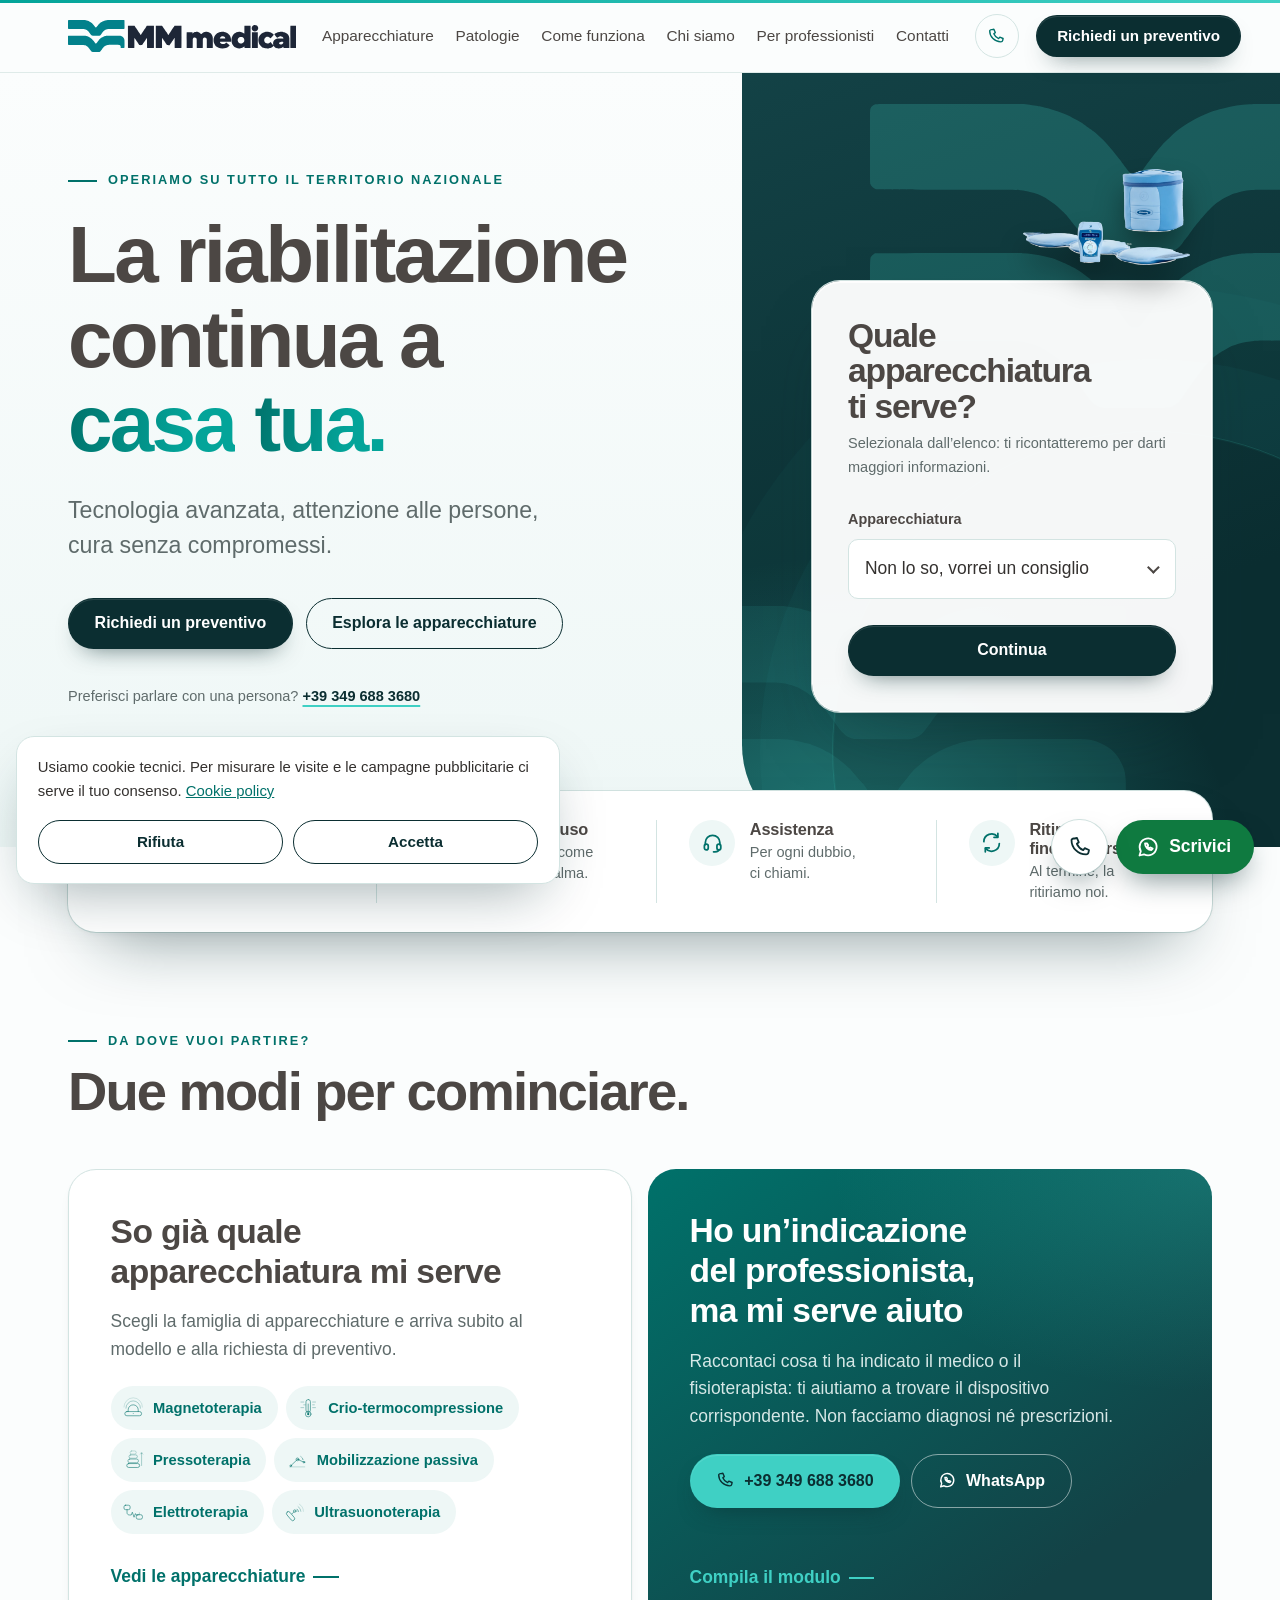
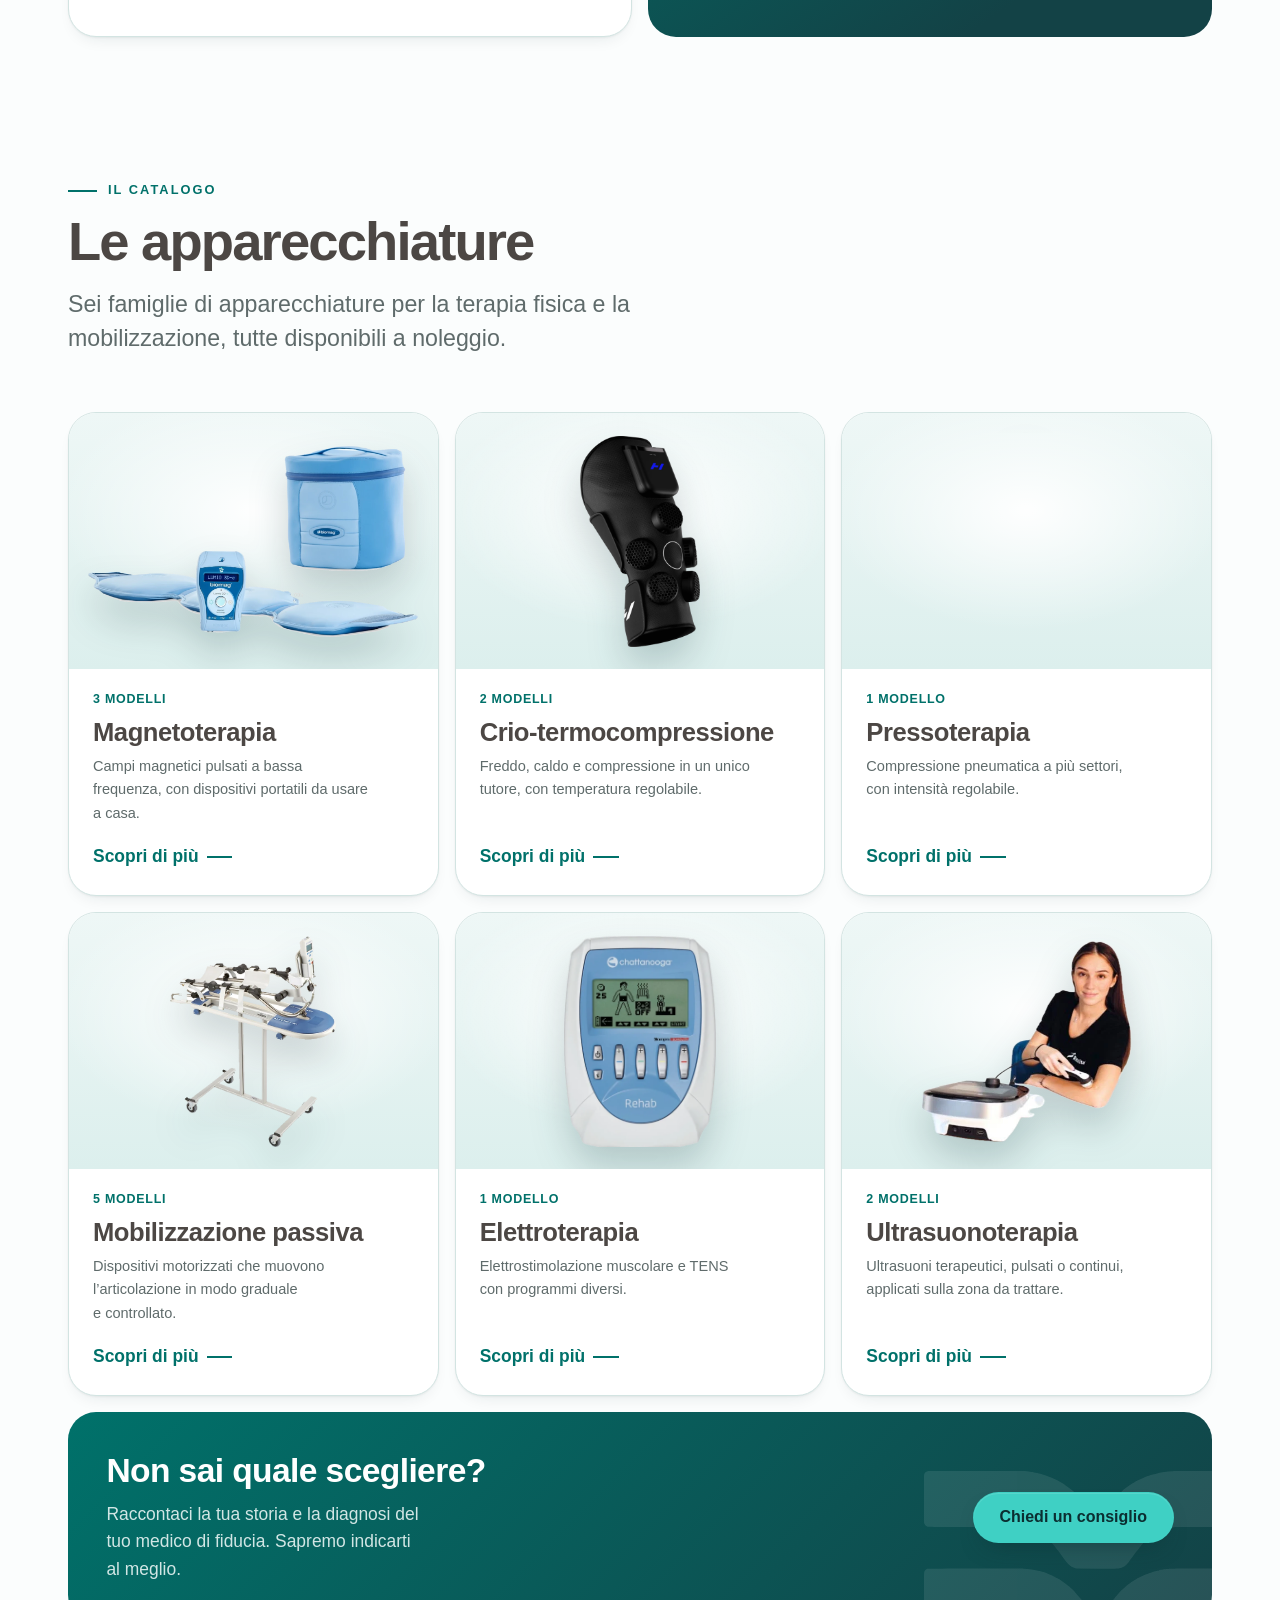
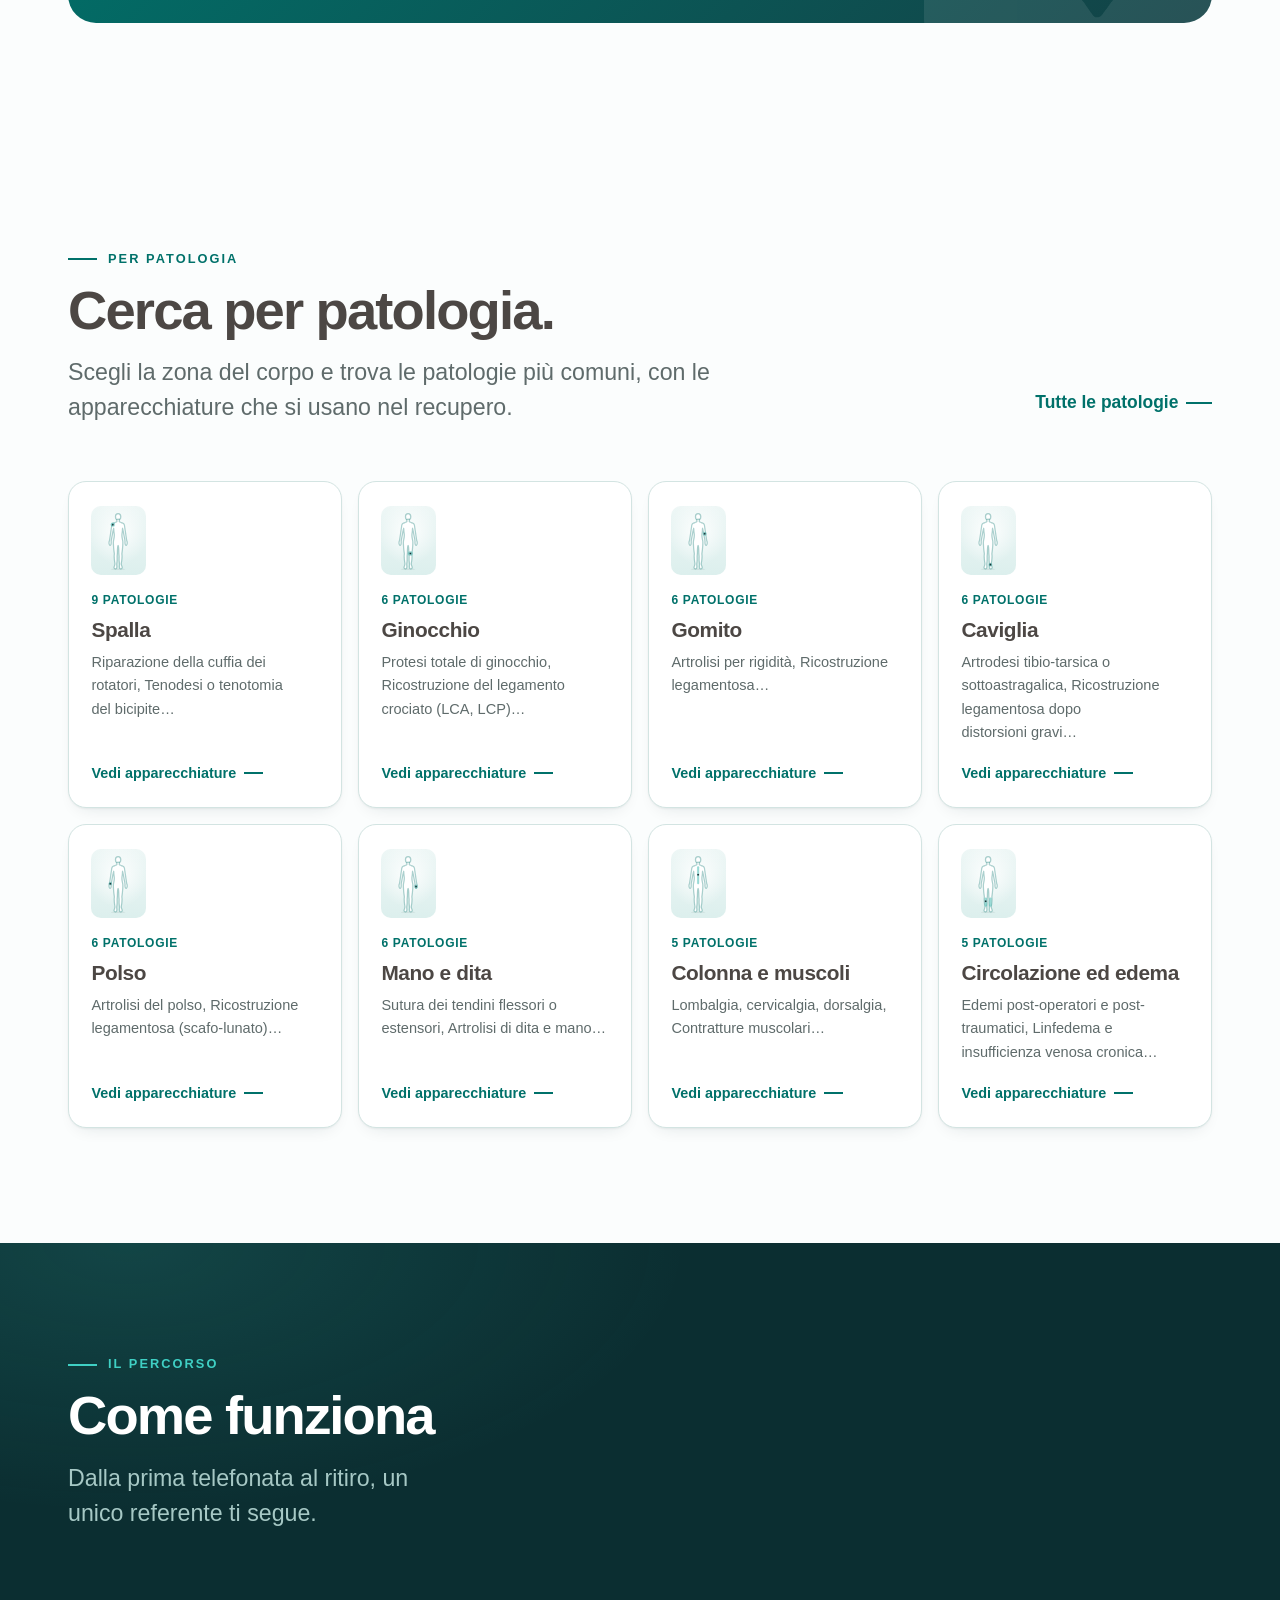
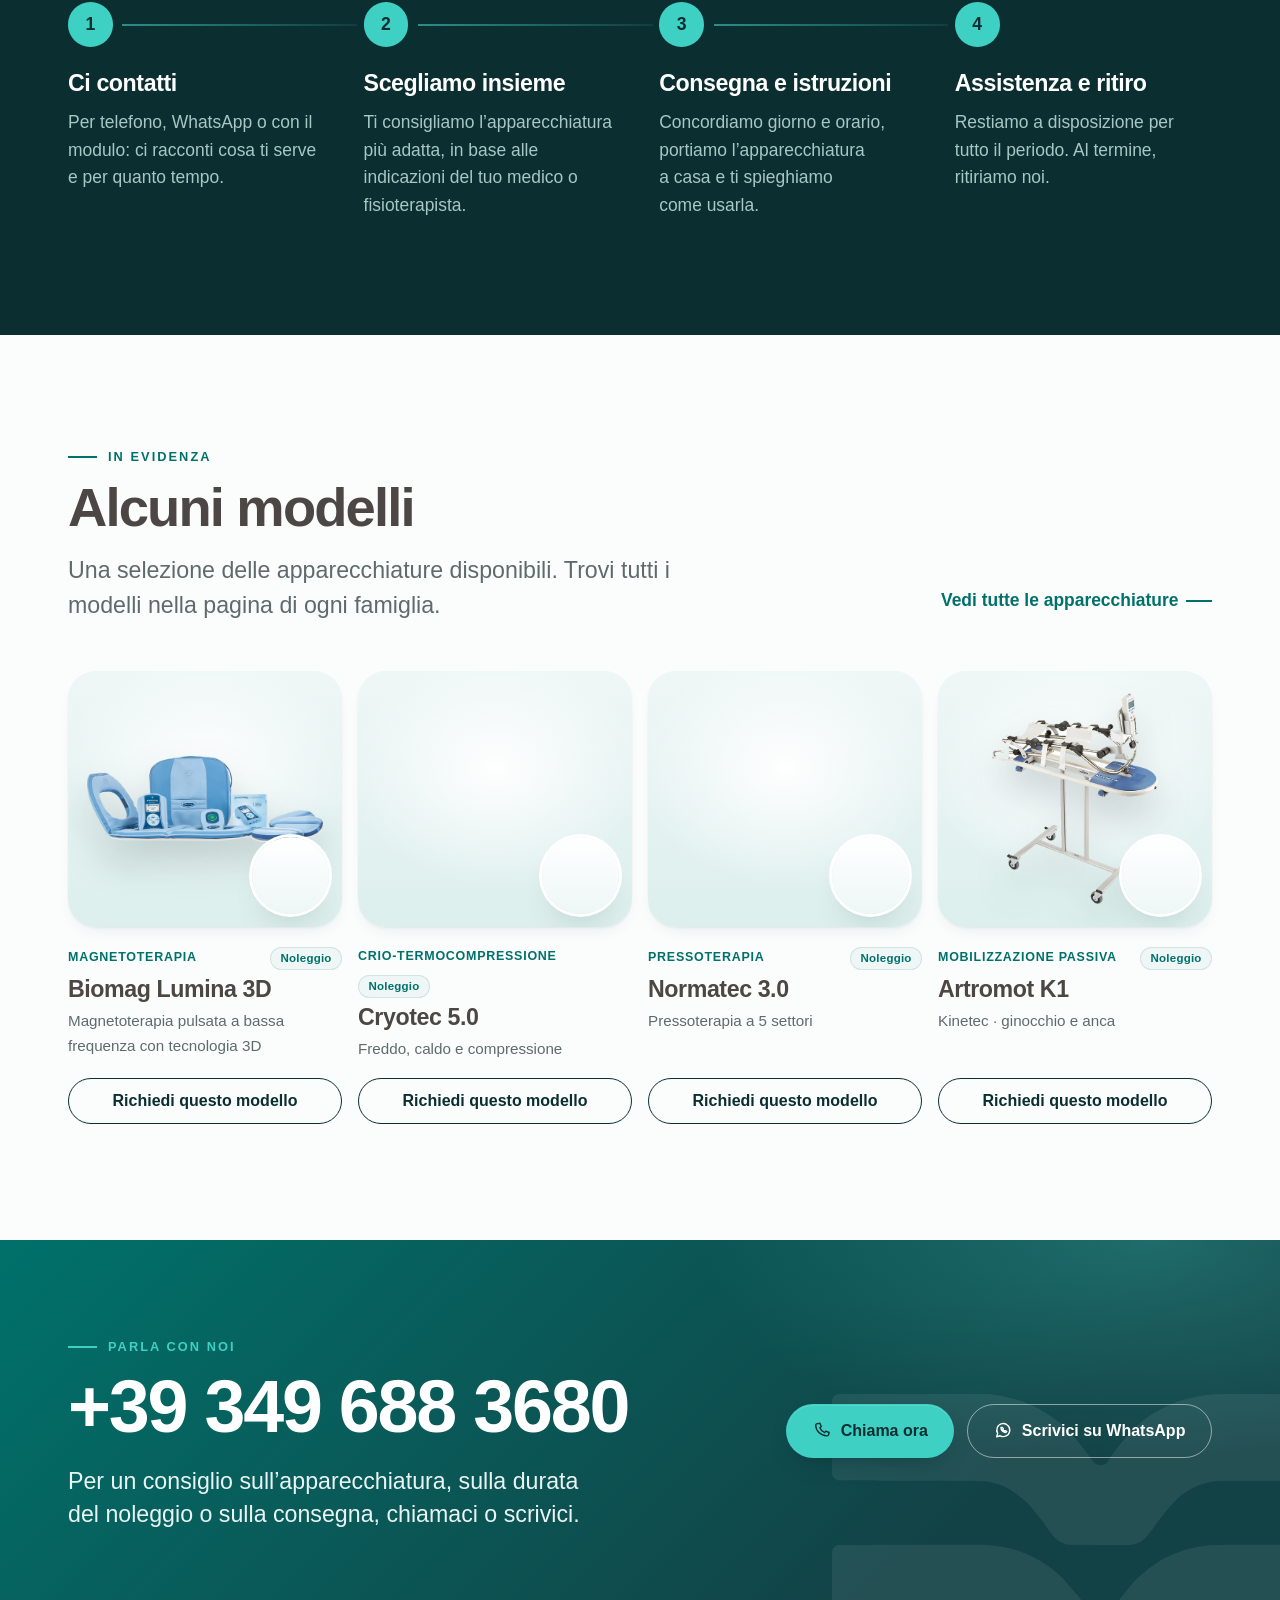
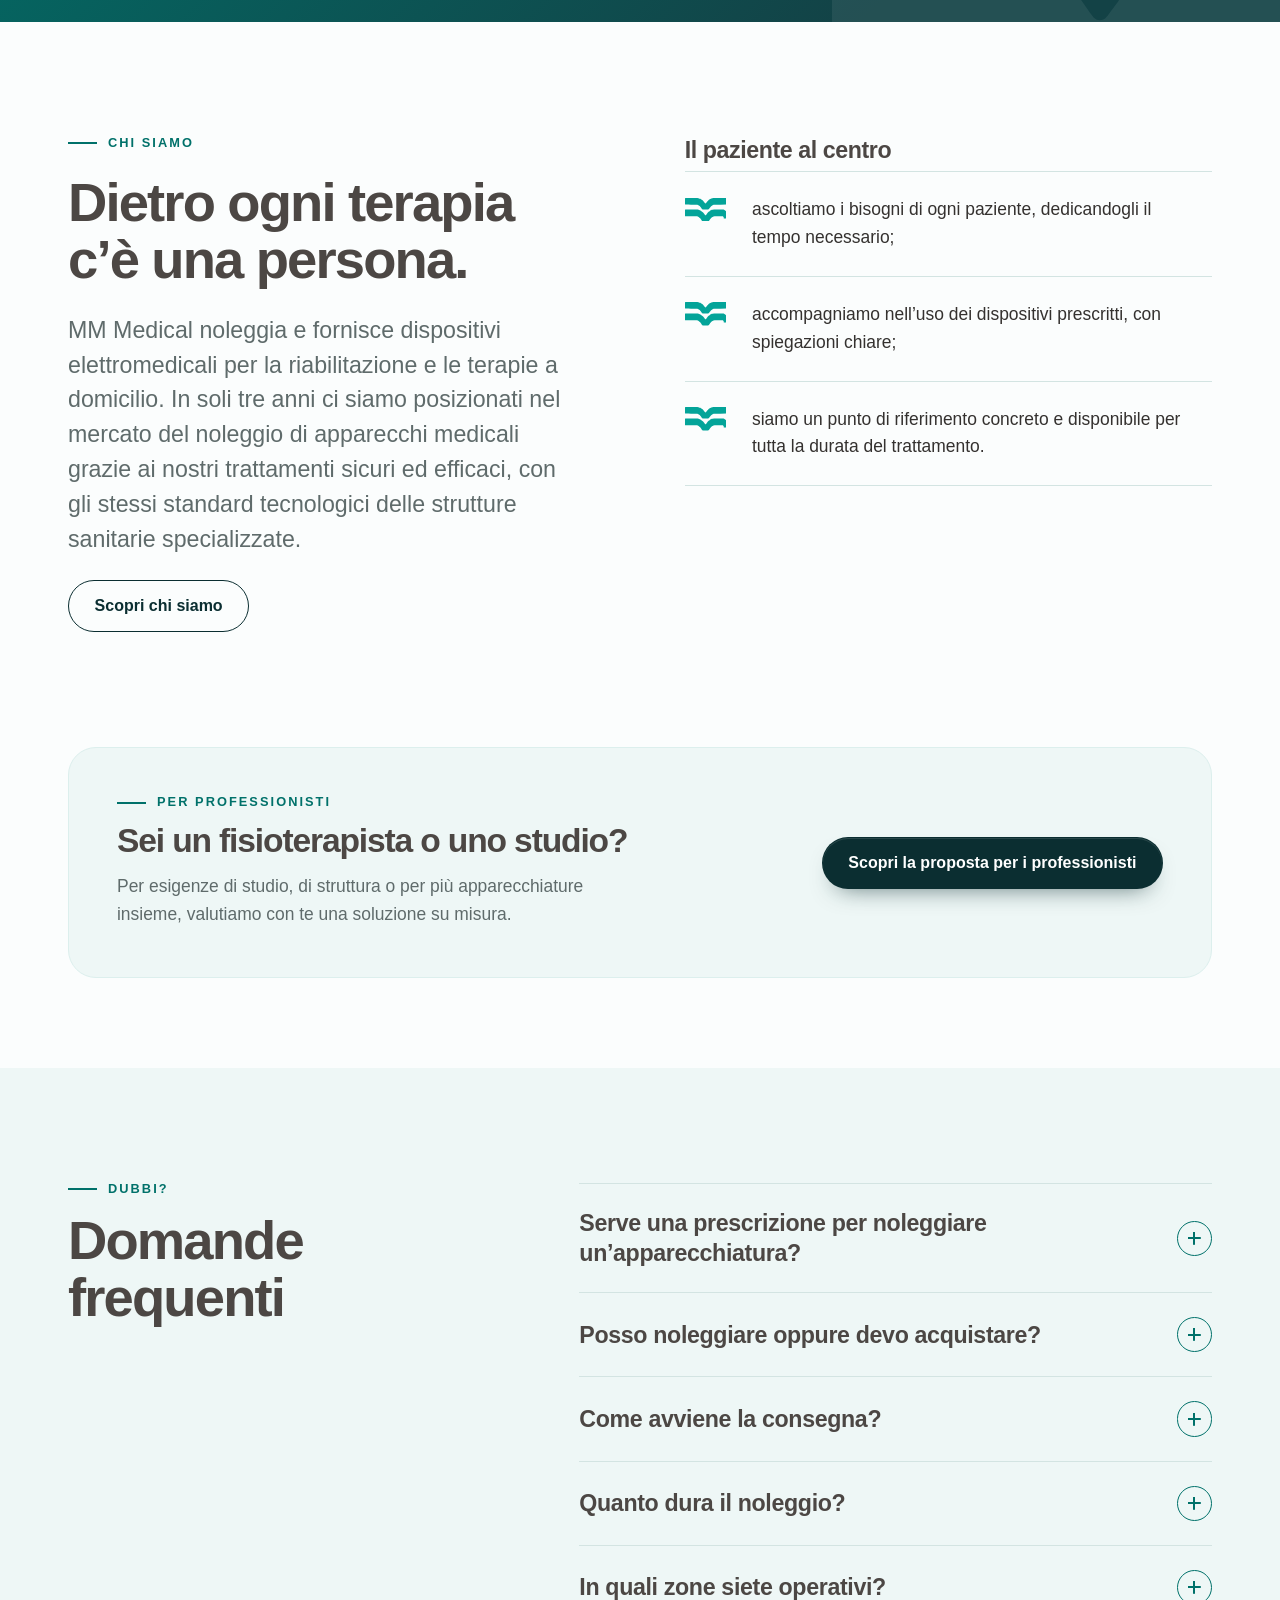
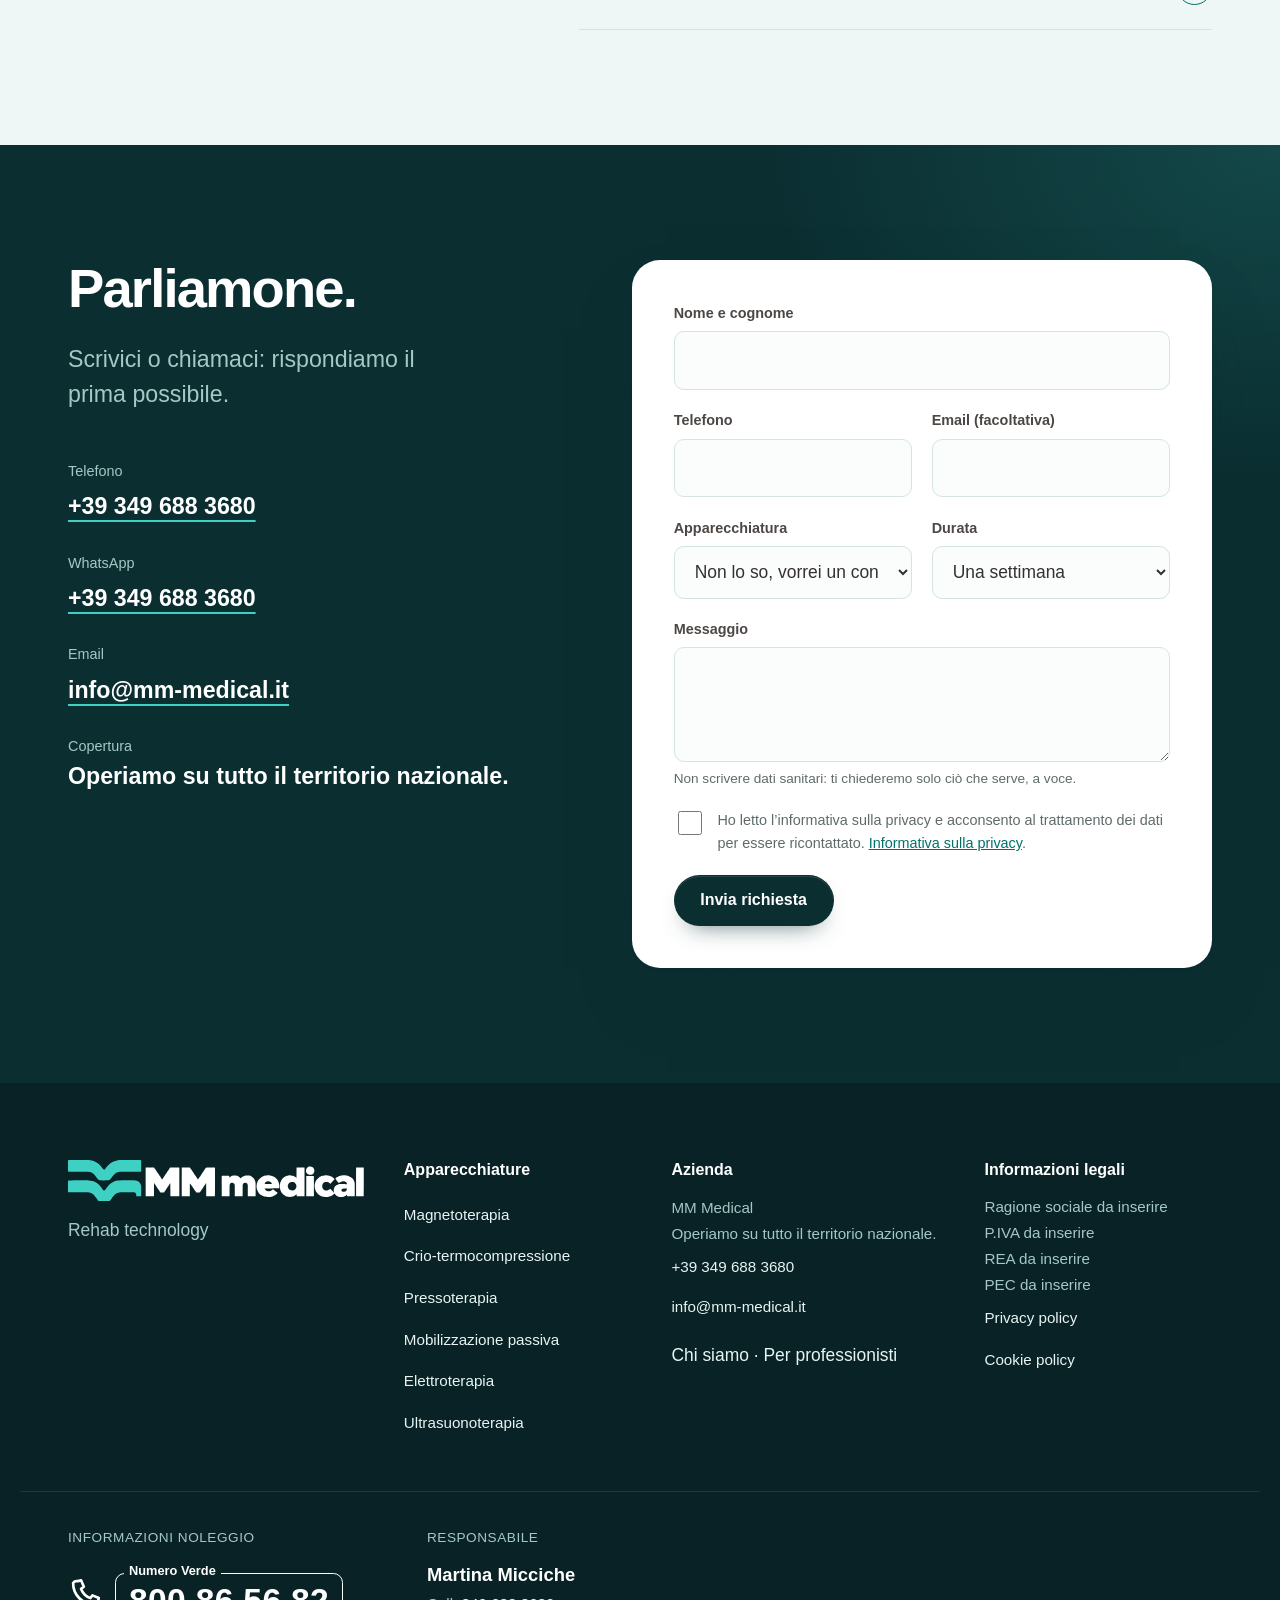
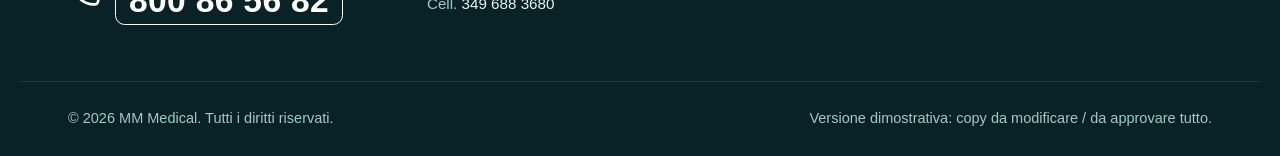
==== commit a32f4352: "Demo update: contact email info@mm-medical.it Co-Authored-By: Claude Opus 5.5 <noreply@anthropic.com" ====
--- a/index.html
+++ b/index.html
@@ -31,5 +31,5 @@
           else if (!here && prev) name(photo(prev, true), prev);
         });
       })();
-    </script><link rel="alternate" hreflang="it" href="https://www.mmmedical.it/"><link rel="alternate" hreflang="x-default" href="https://www.mmmedical.it/"><meta property="og:type" content="website"><meta property="og:locale" content="it_IT"><meta property="og:site_name" content="MM Medical"><meta property="og:title" content="MM Medical | Noleggio apparecchiature per la riabilitazione"><meta property="og:description" content="Noleggio di apparecchiature per la terapia fisica e la mobilizzazione, con consegna, istruzioni d’uso e assistenza. Operiamo su tutto il territorio nazionale."><meta property="og:url" content="https://www.mmmedical.it/"><meta property="og:image" content="https://www.mmmedical.it/og.jpg"><meta property="og:image:width" content="1200"><meta property="og:image:height" content="630"><meta property="og:image:alt" content="MM Medical: noleggio di apparecchiature per la riabilitazione"><meta name="twitter:card" content="summary_large_image"><meta name="twitter:image" content="https://www.mmmedical.it/og.jpg"><script type="application/ld+json">{"@context":"https://schema.org","@type":"LocalBusiness","name":"MM Medical","url":"https://www.mmmedical.it","telephone":"+39 349 688 3680","email":"martina.micciche@mmmedical.it","description":"Noleggio di apparecchiature per la terapia fisica e la mobilizzazione, con consegna, istruzioni d’uso e assistenza. Operiamo su tutto il territorio nazionale.","areaServed":{"@type":"Country","name":"Italia"}}</script><link rel="stylesheet" href="/_astro/Base.zKrNwCNS.css"><link rel="stylesheet" href="/_astro/index.BM3t3mPP.css"><style>.bodymap[data-astro-cid-vk6je62c]{width:100%;height:auto;display:block;overflow:visible}.ground[data-astro-cid-vk6je62c]{fill:#0b2e3114}.sil[data-astro-cid-vk6je62c],.head[data-astro-cid-vk6je62c]{fill:#fff;stroke:#00716a52;stroke-width:2px;stroke-linejoin:round;vector-effect:non-scaling-stroke}.spine[data-astro-cid-vk6je62c]{fill:none;stroke:#00716a2e;stroke-width:2px;stroke-dasharray:3 6;stroke-linecap:round}.zone[data-astro-cid-vk6je62c]{cursor:pointer;outline:none}.region[data-astro-cid-vk6je62c]{fill:var(--teal-glow);stroke:var(--teal-glow);opacity:0;transition:opacity .3s var(--ease)}.dot[data-astro-cid-vk6je62c]{fill:var(--teal);stroke:#fff;stroke-width:2.5px;transform-box:fill-box;transform-origin:50%;transition:transform .3s var(--ease), fill .3s}.pulse[data-astro-cid-vk6je62c]{fill:none;stroke:var(--teal);stroke-width:1.5px;opacity:0;transform-box:fill-box;transform-origin:50%}.hit[data-astro-cid-vk6je62c]{fill:#0000}.zone[data-astro-cid-vk6je62c].on .region[data-astro-cid-vk6je62c],.zone[data-astro-cid-vk6je62c]:hover .region[data-astro-cid-vk6je62c],.zone[data-astro-cid-vk6je62c]:focus-visible .region[data-astro-cid-vk6je62c]{opacity:.4}.zone[data-astro-cid-vk6je62c].on .dot[data-astro-cid-vk6je62c],.zone[data-astro-cid-vk6je62c]:hover .dot[data-astro-cid-vk6je62c],.zone[data-astro-cid-vk6je62c]:focus-visible .dot[data-astro-cid-vk6je62c]{fill:var(--ink);transform:scale(1.35)}.zone[data-astro-cid-vk6je62c]:focus-visible .hit[data-astro-cid-vk6je62c]{stroke:var(--teal-deep);stroke-width:2px;stroke-dasharray:4 4}.is-mini[data-astro-cid-vk6je62c] .sil[data-astro-cid-vk6je62c],.is-mini[data-astro-cid-vk6je62c] .head[data-astro-cid-vk6je62c]{stroke-width:1.25px}.is-mini[data-astro-cid-vk6je62c] .region[data-astro-cid-vk6je62c]{opacity:.85;fill:var(--teal);stroke:var(--teal)}.is-mini[data-astro-cid-vk6je62c] .dot[data-astro-cid-vk6je62c]{fill:var(--ink);stroke-width:1px;transform:scale(2.4)}.is-mini[data-astro-cid-vk6je62c] .spine[data-astro-cid-vk6je62c]{display:none}@media (prefers-reduced-motion:no-preference){.is-interactive[data-astro-cid-vk6je62c] .pulse[data-astro-cid-vk6je62c]{animation:bm-pulse 2.6s var(--ease) infinite}.is-interactive[data-astro-cid-vk6je62c] .zone[data-astro-cid-vk6je62c]:nth-of-type(2n) .pulse[data-astro-cid-vk6je62c]{animation-delay:.65s}.is-interactive[data-astro-cid-vk6je62c] .zone[data-astro-cid-vk6je62c]:nth-of-type(3n) .pulse[data-astro-cid-vk6je62c]{animation-delay:1.3s}.is-interactive[data-astro-cid-vk6je62c] .zone[data-astro-cid-vk6je62c]:hover .pulse[data-astro-cid-vk6je62c],.is-interactive[data-astro-cid-vk6je62c] .zone[data-astro-cid-vk6je62c].on .pulse[data-astro-cid-vk6je62c]{animation:none}}@keyframes bm-pulse{0%{opacity:.7;transform:scale(1)}70%,to{opacity:0;transform:scale(3)}}
-</style></head><body><div id="intro" aria-hidden="true"><div class="bg"></div><div class="stage"><div class="clip"><svg class="il" viewBox="99.5 168.3 1407.2 197.2" role="img" aria-label xmlns="http://www.w3.org/2000/svg"><path fill="var(--logo-mark, #02818B)" fill-rule="evenodd" d="M 103 168.5 c -1.67 0.67 -2.67 1.33 -3.17 2.67 -0.33 0.67 -0.33 1 -0.33 24.5 0 15.67 0 24 0.17 24.33 0.5 1.5 2 3 3.67 3.5 0.33 0.17 13.83 0.17 45.5 0.33 26.67 -0 45.83 -0 47 0.17 3.33 0.17 9 1.5 12.5 2.83 3.83 1.33 9.83 5.33 14.17 9.33 3 2.67 3.67 3.33 6.83 7.33 1.5 2 3 3.83 3.33 4.17 1 1.33 5.67 7.67 7.17 10 0.83 1.17 3.33 3.67 4.67 4.67 1.33 0.83 3.17 1.83 4.83 2.17 l 1.33 0.33 20.17 0.17 c 11.67 -0 20.67 -0 21.17 -0.17 4.17 -0.83 7.67 -3 10 -6.33 0.5 -0.67 1.17 -1.67 1.5 -2.17 0.33 -0.33 1.67 -2 2.83 -3.67 1.17 -1.67 2.5 -3.5 3 -4.17 0.67 -0.67 1.67 -2 2.33 -2.83 2.5 -3.33 7.5 -9 10 -11.17 3.17 -2.83 8.17 -5.83 12.5 -7.67 3.33 -1.33 8.67 -2.5 12.67 -2.83 1.5 -0.17 17.5 -0.17 49.67 -0.17 l 47.5 -0.17 0.83 -0.33 c 1.33 -0.67 1.83 -1.17 2.5 -2.33 l 0.5 -1 0 -23.17 c 0 -12.67 -0.17 -23.67 -0.17 -24.33 -0.17 -1.83 -0.67 -2.67 -2.17 -3.5 l -1 -0.67 -48 -0 c -29.33 -0 -49.17 -0 -51.17 0.17 -5.67 0.33 -10.67 1 -17 2.67 -6.5 1.5 -9.5 2.67 -16.5 6 -5.5 2.67 -12.67 7.5 -16.17 10.83 -0.33 0.5 -1.83 1.83 -3.33 3.33 -1.5 1.33 -3.5 3.33 -4.33 4.5 -2.83 3.17 -8.5 10.5 -11.33 14.67 -1.67 2.67 -3 3.33 -5.67 3.33 -2.17 -0 -3.33 -0.83 -5.33 -3.67 -3.33 -4.67 -3.67 -5.17 -6.83 -9 -1.33 -1.67 -2.67 -3.33 -3 -3.67 -2.5 -3.33 -7.83 -8.67 -11.5 -11.5 -0.33 -0.17 -1.17 -0.83 -1.83 -1.33 -0.67 -0.5 -2 -1.5 -2.83 -2 -0.83 -0.67 -2.17 -1.5 -3 -2.17 -1.67 -1 -4.5 -2.67 -6.33 -3.5 -0.67 -0.33 -2.5 -1.17 -3.83 -1.83 -3.33 -1.5 -6.83 -2.67 -10.33 -3.67 -0.83 -0.17 -2.17 -0.5 -3 -0.67 -1 -0.33 -2.33 -0.67 -3.17 -0.83 -0.83 -0.17 -2 -0.33 -2.33 -0.5 -0.33 -0 -2.5 -0.33 -4.67 -0.67 l -3.83 -0.5 -47.83 -0 c -38.83 -0 -47.83 -0 -48.33 0.17z M 117.17 265 l -14.5 -0 -0.83 0.67 c -0.5 0.33 -1.17 1 -1.33 1.33 -1 1.17 -1 -0.5 -1 26.17 0 27.67 -0.17 25.83 1.33 27.17 1.33 1.33 -3.33 1.17 47.33 1.33 32 -0 45.5 -0 46.83 0.17 3 0.33 8 1.33 10.67 2.33 2.5 0.83 6.67 2.83 7.83 3.67 2 1.5 3.83 2.67 5 3.5 3.5 2.5 4.83 3.67 7.67 7.33 1.17 1.5 3.67 4.5 5.17 6.33 1.67 2.17 4.5 6 5.67 8.17 0.5 0.83 1.5 2.17 2.33 3.17 0.67 1 1.67 2.33 2.17 3 1.5 2.33 3 3.5 5.83 5 2.33 1.17 1.83 1.17 22.67 1.17 19.67 -0 22.5 -0.17 24.17 -0.67 2.33 -0.67 5.67 -3.17 6.83 -5 1.17 -1.67 2.83 -4.17 4.33 -6.33 1.17 -1.5 2.5 -3.33 3 -4.17 2.83 -3.83 3.33 -4.67 4.5 -6.33 0.83 -1 2 -2.33 2.5 -3.17 0.67 -0.83 1.5 -1.83 1.83 -2.17 1.83 -2.5 5.67 -6 8.5 -7.83 0.83 -0.5 1.67 -1 1.83 -1.17 0.17 -0.17 0.83 -0.5 1.5 -0.83 0.5 -0.33 1.17 -0.67 1.67 -1 3.33 -2.33 11.17 -4.5 17.5 -5 4.33 -0.33 60.83 -0.33 64.83 -0 3.5 0.33 4.67 0.67 7 2.67 1.83 1.67 2.83 3.17 3.33 4.67 0.67 1.83 0.83 3 0.83 7 0 3.17 0 3.5 0.33 3.83 l 0.33 0.33 10.67 0.17 c 11.5 -0 11.67 -0 12.17 -0.83 0.17 -0.5 0.33 -42.33 0 -45.67 -0.33 -5 -1 -7.67 -3.17 -11.83 -3.83 -7.67 -8.5 -11.83 -18 -15.5 -2 -0.83 -5.33 -1.5 -9 -1.67 -3.17 -0.17 -60.83 -0.17 -70.17 -0 -3.83 -0 -7.33 0.17 -7.67 0.33 -0.5 -0 -2 0.33 -3.5 0.5 -1.33 0.17 -3.33 0.5 -4.17 0.83 -0.83 0.17 -2 0.5 -2.33 0.5 -2 0.33 -9 2.67 -12 4 -6 2.83 -7.33 3.5 -10 5.33 -4.5 2.83 -5.5 3.67 -10.33 7.83 -3.33 2.83 -3.67 3.17 -7.67 8 -0.83 1 -2.17 2.67 -3.17 4 -1 1.17 -2.5 3 -3.33 4.17 -0.67 1.17 -1.83 2.67 -2.17 3.17 -0.5 0.67 -1.67 2.33 -2.67 3.5 -3.67 5.33 -4.33 6 -7.33 6 -1.5 -0 -2.5 -0.33 -3.33 -1.17 -1.33 -1.33 -4.5 -5.83 -7.83 -10.67 -1.17 -1.83 -2.33 -3.5 -3.5 -4.67 -1.67 -1.83 -4.67 -5.33 -7.17 -8.17 -1 -1.5 -1.67 -2 -3.5 -3.67 -0.83 -0.67 -2 -1.67 -2.67 -2.33 -3.33 -2.83 -9.67 -7.33 -12 -8.33 -0.33 -0.17 -1.17 -0.5 -1.83 -1 -1.5 -0.83 -5.17 -2.5 -7 -3.17 -0.83 -0.33 -2.17 -0.83 -2.83 -1.17 -0.83 -0.33 -2.17 -0.67 -3 -0.83 -0.83 -0.17 -2 -0.5 -2.67 -0.67 -4.67 -1.33 -10.17 -2.17 -15.33 -2.33 -3.5 -0.17 -53.17 -0.17 -81.17 -0z"></path><path fill="var(--logo-word, #1D2637)" fill-rule="evenodd" d="M 1249 199.17 c -3.5 0.33 -8.17 2.5 -10.5 4.67 -1.5 1.33 -4 4.5 -4.67 5.83 -2 4 -2.67 8.83 -1.83 14 0.83 4.17 3.5 8.33 7.17 11.17 3.83 2.83 7 3.67 12.5 3.67 7.17 -0 12.67 -2.67 16.33 -8 1.5 -2.5 2.83 -5.67 3.17 -7.83 0.17 -0.5 0.17 -1.67 0.33 -2.33 0.83 -6 -3 -14.33 -8.17 -17.67 -4.33 -2.67 -9.5 -4 -14.33 -3.5z M 469.33 204.33 l -0.5 0.5 0 67.5 0.17 67.33 0.33 0.33 c 0.17 0.17 0.83 0.33 2.67 0.33 2.83 0.17 35.5 0.17 35.83 -0 0.83 -0.17 0.83 0.83 0.83 -30.83 0 -28.17 0 -30 0.33 -30.33 0.33 -0.5 0.67 -0.33 1.5 1.17 0.33 0.67 1.33 2 2.17 3.33 2.17 2.67 2.67 3.5 5.33 7.33 1 1.67 2.17 3.5 2.5 4 2 3.17 5.5 8.33 6.83 10.17 0.83 1.33 1.83 2.83 2.5 3.5 0.5 0.83 2.67 4 4.67 7 2.17 3.17 4 6 4.33 6.33 0.33 0.33 1 0.67 1.67 0.83 0.83 0.33 1.17 0.33 7.33 0.33 5.67 -0 6.5 -0 7.17 -0.33 0.67 -0.33 2 -1.67 3 -3.17 0.5 -0.5 1.67 -2.5 3 -4.17 1.17 -1.83 2.67 -4 3.33 -5 1.67 -2.5 3.5 -5.17 4.17 -6.33 0.83 -1.33 4.5 -6.67 5.83 -8.67 0.67 -0.83 1.5 -2 1.83 -2.67 0.83 -1 3.17 -4.67 4.83 -7.33 1.83 -2.67 4.33 -6.33 4.67 -6.5 0.83 -0.5 0.83 -1.83 0.83 30.33 0.17 21.5 0.17 30.17 0.33 30.5 0.17 0.17 0.33 0.33 0.67 0.5 0.17 -0 9.5 -0 20.67 -0 l 20.17 -0 0.33 -0.33 0.5 -0.33 0 -67.5 0 -67.33 -0.5 -0.5 -0.5 -0.33 -20.83 -0 c -14.33 -0 -21 -0 -21.33 0.17 -0.83 0.33 -1.67 1.67 -7.17 9.67 -1.5 2.17 -3.83 5.67 -5.33 7.67 -1.33 2.17 -2.67 4.17 -3 4.5 -0.67 1.17 -2.33 3.67 -2.83 4.67 -0.33 0.5 -0.83 1.33 -1.33 1.83 -5.17 7.5 -8 12 -9.83 14.83 -1 1.5 -2.5 4 -3.5 5.33 -1 1.5 -2.33 3.67 -3 4.67 -1.5 2.33 -2 2.83 -2.5 2.83 -0.33 -0 -2 -2.33 -4.17 -5.83 -0.33 -0.67 -1.5 -2.33 -2.5 -3.67 -1 -1.33 -2.33 -3.5 -3.33 -4.83 -0.83 -1.33 -2.5 -3.83 -3.67 -5.67 -1.17 -1.67 -2.67 -4 -3.5 -5.17 -5.83 -8.67 -9.5 -14.17 -12.67 -18.83 -1 -1.5 -2.67 -3.83 -3.67 -5.33 -3.67 -5.33 -4.33 -6.17 -4.83 -6.5 l -0.5 -0.33 -19.5 -0 -19.5 -0 -0.33 0.33z M 1187.33 204.17 c -0.33 0.17 -0.5 0.33 -0.5 0.5 -0.17 -0 -0.17 11 -0.33 24.17 0 17.83 -0.17 24.17 -0.17 24.17 -0.5 0.33 -0.67 0.17 -1.83 -0.83 -1.5 -1.33 -4 -3.33 -5.5 -4 -0.5 -0.33 -1.67 -1 -2.33 -1.33 -2 -1.33 -5.83 -3 -7.67 -3.67 -2.17 -0.67 -8 -1.83 -10.33 -2 -3.17 -0.33 -6.5 -0 -10.5 0.67 -6.33 1 -7.67 1.33 -12.83 3.67 -2 1 -7.17 4 -8.33 4.83 -4.17 3.33 -7.5 6.83 -11.17 11.5 -2.5 3.33 -6 11.5 -7.33 17.5 -2.5 10.33 -2.17 19.33 1.33 31.67 0.33 1.33 1.83 4.5 3.33 7.67 0.83 1.67 1.33 2.33 4 6.17 4.5 6.33 11.5 11.83 19 15 7.17 3 12.33 4 20.33 3.83 8.83 -0.33 15.33 -2.33 22.5 -7 1.17 -0.83 4.67 -3.67 5.83 -4.67 1.83 -1.83 2 -1.5 2.5 5 0.17 2.83 0.33 3.33 1 3.67 0.17 0.17 4.83 0.17 17.83 0.17 l 17.67 -0 0.33 -0.33 0.5 -0.5 0 -67.5 0 -67.5 -0.33 -0.5 -0.5 -0.33 -17.67 -0 c -9.83 -0 -17.83 -0 -18 -0 -0.33 -0.17 -0.67 -0 -0.83 -0z m -17.17 68.83 c 1.33 0.17 2.83 0.5 3.33 0.67 0.5 0.33 1.17 0.5 1.5 0.5 0.83 0.17 3.67 2.5 5.33 4.17 5.17 5.17 7.17 12.83 5 20.17 -1.17 3.33 -2 5.17 -3.83 7.17 -2.17 2.33 -4.33 3.83 -7.83 5.67 -4.67 2.17 -11 2.17 -16.33 -0.17 -2 -0.83 -5 -2.83 -6.5 -4.5 -2.5 -2.67 -3.83 -5 -5.17 -9.83 l -0.5 -1.83 0 -3.33 0.17 -3.5 0.67 -1.67 c 0.33 -1 1 -2.33 1.33 -3 0.5 -0.67 1.17 -1.83 1.5 -2.5 1.17 -2.17 4.5 -5.17 7 -6.5 3.67 -1.83 9.5 -2.5 14.33 -1.5z M 641 204.5 l -0.33 0.33 -0.17 67.33 0 67.33 0.5 0.5 0.33 0.33 9.5 -0 c 5.17 -0 13.5 -0 18.5 0.17 8.67 -0 9 -0 9.33 -0.33 l 0.33 -0.33 0 -29 c 0.17 -15.83 0.17 -29.5 0.33 -30.17 0.17 -2.33 0.5 -2 3.33 2.33 3 4.17 4 5.83 5.5 7.83 0.83 1 2.5 3.67 4 5.67 1.33 2 3 4.5 3.67 5.5 0.67 1 1.83 2.5 2.33 3.33 0.67 1 1.33 2.17 1.67 2.5 0.33 0.5 2.33 3.5 4.33 6.5 4.67 6.83 5.17 7.5 6.17 8.17 1 0.67 1.5 0.67 8.17 0.67 6.5 -0.17 6.5 -0.17 8.17 -1.5 1.17 -1.17 6.17 -8.17 7 -10 0.33 -0.33 1.17 -1.67 2 -3 0.83 -1.17 2.17 -3.17 3.17 -4.5 0.83 -1.33 2.17 -3.17 2.67 -4.17 1.67 -2.17 4.5 -6.33 5.5 -8.17 2.17 -3.5 2.5 -4 3.33 -5.17 0.5 -0.5 1.17 -1.5 1.5 -2 0.5 -0.5 1.5 -2 2.33 -3.17 1.67 -2.5 2.17 -2.83 2.5 -2.17 0.17 0.5 0.33 15.17 0.17 44.83 0 10.5 0 15.5 0.17 15.67 0.17 0.17 0.5 0.33 0.83 0.5 0.67 0.17 40 0.17 40.33 -0 0.83 -0.17 0.83 3.67 0.83 -67.83 0 -48.5 0 -67.17 -0.17 -67.5 -0.17 -0.33 -0.33 -0.5 -0.5 -0.67 -0.33 -0.17 -37.5 -0.17 -40.17 -0 -2.17 0.17 -2.67 0.33 -3.83 2.17 -2.17 3.5 -3.67 5.67 -4.67 7.17 -1.17 1.33 -2.67 3.5 -4.17 6.17 -0.33 0.67 -1.33 2.17 -2.17 3.17 -1.83 2.67 -4.5 6.67 -6.67 9.83 -0.83 1.33 -1.83 3 -2.33 3.5 -0.33 0.67 -1.5 2.33 -2.33 3.67 -1.67 2.5 -2.67 3.83 -6 8.67 -1.17 1.67 -2.67 4 -3.5 5.17 -4 6.33 -4.33 6.83 -5.17 6.33 0 -0.17 -0.67 -0.83 -1.17 -1.67 -0.5 -0.83 -1.17 -2.17 -1.67 -2.83 -1.5 -2.33 -5.33 -7.83 -8.5 -12.83 -1.83 -2.5 -4 -5.67 -5 -7.17 -1.67 -2.5 -2.5 -3.67 -4 -6.33 -0.5 -0.67 -1.33 -2 -2 -2.83 -0.67 -0.83 -1.5 -2 -2 -2.5 -1.83 -2.67 -5 -7.33 -7.83 -11.5 -3 -4.83 -4.67 -7 -5.33 -7.5 -0.67 -0.67 -3.67 -0.83 -21.67 -0.83 -16.33 -0 -16.83 -0 -17.17 0.33z M 1470.17 204.67 c -0.17 0.33 -0.33 3.67 -0.33 67.5 0 36.83 0 67.33 0.17 67.67 0 0.33 0.17 0.5 0.33 0.67 0.33 0.17 5.17 0.17 17.67 0.17 17.33 -0 17.33 -0 17.83 -0.33 0.17 -0.17 0.5 -0.5 0.5 -0.67 0.17 -0.33 0.17 -24.33 0.17 -53.5 0 -29.17 0 -55.83 0 -59.33 0.17 -3.5 0.17 -9.67 0 -14 l 0 -7.67 -0.5 -0.5 -0.5 -0.5 -17.5 -0 -17.5 -0 -0.33 0.5z M 1045.83 241.17 c -0.33 -0 -1.5 0.17 -2.67 0.33 -1.33 0.17 -2.67 0.33 -3.17 0.5 -1.17 -0 -6.33 1.33 -8 1.83 -10 3.33 -18.17 9 -24.5 17 -3.67 4.5 -7 10.67 -8.5 16.17 -0.33 1 -0.67 2.17 -0.83 2.83 -0.33 1.33 -1.17 5.17 -1.33 7 -0.5 4.17 0 14 0.67 17 0.17 0.33 0.33 1.17 0.5 1.67 0 0.67 0.5 2 0.83 3.17 0.5 1.17 1 2.67 1.17 3.17 1 3 3.17 7 6.33 11.33 3.83 5.33 5.17 6.67 10.17 10.5 4 2.83 6.5 4.33 11 6 7.83 3.33 14.33 4.5 24.5 4.33 7.83 -0 12.67 -0.67 20.33 -2.83 2.33 -0.67 6.83 -2.67 9.33 -4 1.33 -0.83 6 -3.83 7.17 -4.83 2.67 -2.17 7.5 -7.17 7.5 -7.67 0 -0.5 -1.33 -1.83 -4.67 -4.33 -1.5 -1.17 -3 -2.33 -3.33 -2.67 -0.5 -0.33 -1.17 -1 -1.67 -1.33 -0.67 -0.33 -1.5 -1 -2.17 -1.5 -6.33 -4.83 -9.83 -7.5 -10.5 -7.5 -0.17 -0 -1.17 0.83 -2.67 2.33 -4.33 4.17 -7 5.67 -12.5 6.5 -4 0.67 -8 0.33 -11.83 -0.67 -4.67 -1.33 -9.67 -5.67 -11.17 -9.5 -0.17 -0.67 -0.5 -1.33 -0.5 -1.5 -0.33 -0.67 0.17 -1.17 0.83 -1.33 0.33 -0.17 14.17 -0.17 30.83 -0.17 32.5 -0 35.83 -0 36.17 -0.17 0.5 -0.17 0.67 -1 1 -4.17 0.67 -6.33 0 -15.83 -1.67 -20.83 -0.17 -0.83 -0.83 -2.5 -1.17 -3.67 -1 -3.17 -1.67 -4.67 -3.67 -8.33 -1.5 -2.5 -2.67 -4.17 -4.17 -6 -0.83 -0.83 -1.83 -2.17 -2.5 -2.83 -2.83 -3.5 -7.67 -7 -14 -10.17 -4.17 -2.17 -10.83 -4.33 -15.17 -5 -1 -0 -2.33 -0.33 -3 -0.5 -1 -0.17 -11.33 -0.5 -13 -0.17z m 8.5 27.67 c 4.67 0.67 8.5 2.5 10.83 4.83 1.33 1.5 2.17 2.67 3.17 5.33 1 2.33 0.83 2.83 -0.5 3.17 -1.17 0.17 -31.5 0.17 -32 -0.17 -0.5 -0.33 -0.5 -0.67 0 -2.33 0.67 -2.17 1.83 -4.33 3.33 -5.67 2.83 -2.83 6.5 -4.67 10.33 -5.17 2.33 -0.33 2.5 -0.33 4.83 -0z M 1322 241.17 c -2 0.17 -5.5 0.67 -8.67 1.5 -1 0.17 -2.33 0.5 -2.67 0.5 -2.5 0.5 -5.83 1.83 -9.5 3.67 -4.33 2.17 -7.17 3.83 -8.5 5.17 -0.67 0.67 -2 1.67 -2.83 2.33 -2 1.67 -3.83 3.67 -7.5 8 -1 1.33 -2.5 3.83 -4 6.83 -0.5 1.33 -1.17 2.5 -1.17 2.5 -0.5 0.67 -2.5 6.33 -2.83 8.17 -1.17 6.17 -1.5 9 -1.5 13 0.17 7.83 1.67 14.33 4.67 21.17 1.17 2.67 1.33 3.17 2.5 5 3.83 6.17 8.5 11.33 14 15.17 3.33 2.17 4 2.67 10.67 5.83 2.5 1.17 6 2.17 11 3 7.5 1.33 18.67 1.17 24 -0.5 0.67 -0.17 2.33 -0.67 3.83 -1 3.17 -0.83 4.67 -1.33 7.83 -2.83 6 -3 10.83 -6.5 14.33 -10.5 0.67 -1 1 -0.83 2.17 0.83 1.33 2 3 3.83 5.17 5.83 2.33 2.17 3 2.67 5.5 4 2.67 1.5 3.17 1.83 5 2.33 5.5 2 8.67 2.5 15.33 2.5 5.83 -0 9.67 -0.67 14.83 -2.33 0.83 -0.33 1.5 -0.5 1.67 -0.5 0.33 -0 3.83 -1.83 5 -2.67 1.33 -0.83 2.33 -1.67 4.33 -3.5 1.33 -1.17 1.5 -1.33 2 -1 0.33 0.17 0.5 1.83 0.5 4.33 0 2 0.17 2.5 1 2.67 0.5 0.17 34.5 0.17 35 -0.17 0.5 -0 0.67 -0.83 0.5 -1.83 0 -0.33 0 -13.67 0 -29.33 l -0.17 -28.67 -0.33 -2.5 c -0.33 -1.5 -0.67 -3.17 -0.83 -3.83 -0.67 -2.33 -1.33 -5 -1.33 -5.17 0 -0.17 -0.33 -0.83 -0.67 -1.5 -0.33 -0.83 -0.67 -1.83 -0.83 -2.17 -1.17 -2.33 -3.17 -6 -4.33 -7.67 -1 -1.17 -3 -3.17 -4.83 -4.67 -5 -4.17 -10.17 -6.83 -17.67 -9.5 -1.5 -0.5 -6.5 -1.5 -8.67 -1.83 -0.83 -0.17 -2.33 -0.33 -3.17 -0.5 -3.83 -0.5 -13 -0.33 -17 0.17 -0.83 0.17 -1.83 0.33 -2.5 0.5 -1 -0 -3.67 0.67 -6.33 1.33 -0.67 0.17 -1.67 0.5 -2.33 0.67 -0.5 -0 -1.5 0.33 -2.17 0.67 -0.67 0.33 -1.33 0.5 -1.5 0.5 -0.33 -0 -4.67 2 -7.67 3.67 -3.17 1.5 -6.83 4 -9 6 -1.33 1.33 -1.33 1.17 2.17 6.17 0.67 1.17 1.67 2.33 2 2.83 1.5 2.17 4.67 6.33 7.17 9.33 0.67 0.83 1.5 1.83 1.83 2.17 1 1.5 2.17 2.5 2.83 2.5 0.5 -0 1.83 -0.83 3.33 -2.33 2.67 -2.33 7 -4.5 11.67 -5.67 2.17 -0.5 2.5 -0.5 5.5 -0.67 2.67 -0 3.67 -0 4.83 0.17 4.83 1 7.67 2.33 10.33 5.33 1 1 1.83 3 2 5.17 0.67 3.67 0.5 4 -1.67 3.67 -0.83 -0 -3.33 -0.33 -5.67 -0.5 -2.33 -0.17 -5.33 -0.5 -6.5 -0.67 -5.83 -0.5 -16.67 -0.33 -21 0.33 -1.33 0.33 -2.83 0.67 -3.33 0.83 -0.5 0.17 -1.67 0.5 -2.33 0.67 -3 1 -4.83 1.67 -7.33 3.17 -4.5 2.33 -8.83 6.67 -11 10.33 -3 5.5 -3.83 8.83 -3.67 15 0 4.33 0.33 6.67 1.17 9.17 0.83 2.67 0.33 2.67 -2 -0.17 -0.83 -0.67 -1.5 -1.67 -1.83 -1.83 -0.5 -0.5 -1.5 -1.67 -3.17 -3.83 -4.83 -6 -10.17 -11.67 -10.83 -11.67 -0.33 -0 -0.83 0.5 -1.67 1.33 -0.67 0.67 -2 1.83 -2.83 2.33 -0.83 0.5 -1.83 1.33 -2.17 1.67 -1.67 1.17 -4.17 2.33 -6.33 3 -2 0.33 -2.33 0.33 -5 0.33 -4.33 -0 -7.17 -0.67 -10.17 -2.5 -5 -2.83 -7.17 -5.5 -9 -11.17 -1.33 -4.33 -1.33 -9.33 0.17 -14 1.5 -4.5 5.17 -9.17 9.17 -11.17 5.5 -2.83 13.5 -2.83 19.17 0.17 2.5 1.17 4 2.33 6.5 4.83 1.17 1.17 2.17 2.17 2.33 2.17 0.33 -0 1.67 -1.33 4.17 -4 1.17 -1.33 3.17 -3.33 4.33 -4.67 1.17 -1.17 2.67 -2.5 3.33 -3.17 1.17 -1.17 3.17 -3.5 5.33 -6.17 0.67 -0.67 1.67 -1.83 2.17 -2.33 0.83 -0.67 1.17 -1.17 1.17 -1.33 0 -0.67 -0.83 -1.83 -2.67 -3.67 -3.5 -3.5 -6.33 -5.5 -10.83 -8 -0.33 -0.33 -1.17 -0.67 -1.67 -1 -1.67 -1 -4.5 -2.17 -7 -3 -0.33 -0 -1 -0.33 -1.33 -0.5 -0.83 -0.33 -6.17 -1.5 -7.67 -1.67 -0.83 -0.17 -2.17 -0.33 -3.17 -0.5 -2.17 -0.17 -8.33 -0.33 -11.17 -0.17z m 103.83 62.17 c 0.5 0.5 0.5 1 0.33 3.17 -0.33 3.83 -1.17 5.67 -3.83 8.5 -2.17 2.5 -4.83 3.67 -8.67 4.17 -5.33 0.83 -8.83 -0.17 -11.17 -2.67 -2.17 -2.17 -2.67 -4.67 -1.67 -7.17 1.17 -3.67 4.67 -5.67 10.33 -6.17 3 -0.17 14.17 -0 14.67 0.17z M 886.5 241.67 c -1.17 0.17 -2.67 0.5 -3.33 0.67 -0.67 0.17 -1.83 0.5 -2.5 0.67 -1.83 0.5 -4.33 2 -8 4.5 -1 0.67 -2.83 2.33 -3.83 3.33 -0.67 0.83 -1.5 1 -1.5 0.33 -0.17 -0.67 -0.5 -4.5 -0.5 -5.67 0 -1.17 -0.17 -1.5 -1.17 -1.67 -0.83 -0.17 -33.33 -0.5 -34 -0.33 -0.33 0.17 -0.5 0.33 -0.67 0.67 -0.17 0.33 -0.17 12.5 -0.17 48.17 0 46.5 0.17 47.67 0.33 48 l 0.33 0.33 17.83 -0 c 10.33 -0 17.83 -0 18 -0.17 0.33 -0 0.5 -0.33 0.67 -0.5 0 -0.17 0.17 -11.67 0.17 -26.33 l 0.17 -26 0.33 -1.67 c 1.17 -4.67 3.5 -7.67 7.33 -9.33 4.33 -2 9.67 -0.83 13 2.67 1.67 1.67 2.5 3.67 3.17 6.67 l 0.5 2.33 0.17 25.83 c 0 24.5 0 25.83 0.33 26.17 l 0.33 0.33 18 0.17 18.17 -0 0.33 -0.5 c 0.33 -0.33 0.33 -0.33 0.33 -26.17 l 0 -25.67 0.5 -2.17 c 1 -5.67 4.67 -9.67 9.33 -10.33 4.17 -0.67 7.67 0.33 10.5 3 1.83 1.67 3.17 4.17 3.83 7.5 l 0.33 2 0 25.67 0 25.67 0.33 0.33 0.5 0.5 11.67 -0 c 17 0.33 24.17 0.17 24.67 -0.17 0.17 -0.33 0.17 -1.67 0.17 -29.83 0 -30.67 0 -31.5 -0.67 -35.67 -0.33 -2.17 -0.5 -2.5 -1.17 -5.33 -1.33 -4.83 -4.67 -11.67 -6.83 -14 -0.33 -0.33 -0.67 -0.83 -0.83 -1 -1 -1.5 -4.33 -4.33 -6.83 -6 -0.67 -0.33 -2 -1.33 -3 -2 -3.33 -2.17 -7.17 -3.67 -11.83 -4.5 -4.67 -0.83 -10.33 -1.33 -13 -0.83 -0.67 0.17 -2 0.33 -3.17 0.5 -2.17 0.17 -5.83 1 -7.33 1.67 -2.83 1 -6.67 3.17 -8.33 4.5 -0.5 0.33 -1.17 0.83 -1.67 1.33 -0.67 0.33 -2.33 1.83 -3.83 3.33 -1.67 1.67 -2.83 2.67 -3.17 2.67 -0.17 -0 -0.67 -0.33 -1.17 -1 -2.67 -3.33 -8.33 -7.83 -12 -9.67 -1.17 -0.5 -2.67 -1.17 -3.33 -1.33 -5.67 -1.83 -7 -2 -11.5 -2.17 -3.5 -0 -4.17 -0 -6 0.5z M 1233.33 243.83 c -0.33 0.17 -0.5 0.33 -0.5 0.5 0 0.17 0 21.67 0 48 0 46.17 0 47.67 0.33 48 0.17 0.33 1 0.33 17.83 0.33 l 17.5 -0 0.33 -0.33 0.5 -0.33 0 -21.5 c 0.17 -27.17 0.17 -27.33 0 -52.83 0 -20 -0.17 -21.17 -0.33 -21.5 -0.5 -0.33 -2.33 -0.5 -19.33 -0.5 -13.17 -0 -15.83 -0 -16.33 0.17z"></path></svg></div><i class="sweep"></i></div></div><script type="module">var e=document.documentElement,t=document.getElementById(`intro`),n=document.querySelector(`.site-header .logo`);if(t&&n&&e.classList.contains(`intro`)){window.scrollTo({top:0,behavior:`instant`});let r=t.querySelector(`.stage`),i=t.querySelector(`.clip`),a=t.querySelector(`.sweep`),o=t.querySelector(`.bg`),s=document.getElementById(`main`),c={delay:120,duration:700},l={delay:c.delay+c.duration+160,duration:750},u=`cubic-bezier(0.76, 0, 0.24, 1)`,d=r.getBoundingClientRect(),f=n.getBoundingClientRect(),p=f.left+f.width/2-(d.left+d.width/2),m=f.top+f.height/2-(d.top+d.height/2),h=f.width/d.width,g=[i.animate([{clipPath:`inset(0 100% 0 0)`},{clipPath:`inset(0 0% 0 0)`}],{...c,easing:u,fill:`both`}),a.animate([{transform:`translateX(0)`,opacity:0},{transform:`translateX(${d.width*.08}px)`,opacity:1,offset:.08},{transform:`translateX(${d.width*.94}px)`,opacity:1,offset:.9},{transform:`translateX(${d.width}px)`,opacity:0}],{...c,easing:u,fill:`both`}),r.animate([{transform:`none`},{transform:`translate(${p}px, ${m}px) scale(${h})`}],{...l,easing:u,fill:`both`}),o.animate([{opacity:1},{opacity:0}],{...l,easing:`linear`,fill:`both`})];s&&g.push(s.animate([{opacity:0,transform:`translateY(18px)`},{opacity:1,transform:`translateY(0)`}],{delay:l.delay+150,duration:900,easing:`cubic-bezier(0.22, 1, 0.36, 1)`,fill:`both`}));let _=[`pointerdown`,`keydown`,`wheel`,`touchstart`],v=()=>g.forEach(e=>e.finish());_.forEach(e=>addEventListener(e,v,{passive:!0,once:!0})),Promise.all(g.map(e=>e.finished)).then(()=>{e.classList.remove(`intro`),g.forEach(e=>e.cancel()),t.remove(),_.forEach(e=>removeEventListener(e,v))})}</script><a class="skip" href="#main">Vai al contenuto</a><header class="site-header" data-astro-cid-nen7h5rs><div class="wrap bar" data-astro-cid-nen7h5rs><a class="brand" href="/" aria-label="MM Medical, home" data-astro-cid-nen7h5rs><svg class="logo" viewBox="99.5 168.3 1407.2 197.2" role="img" aria-label="MM Medical" xmlns="http://www.w3.org/2000/svg"><path fill="var(--logo-mark, #02818B)" fill-rule="evenodd" d="M 103 168.5 c -1.67 0.67 -2.67 1.33 -3.17 2.67 -0.33 0.67 -0.33 1 -0.33 24.5 0 15.67 0 24 0.17 24.33 0.5 1.5 2 3 3.67 3.5 0.33 0.17 13.83 0.17 45.5 0.33 26.67 -0 45.83 -0 47 0.17 3.33 0.17 9 1.5 12.5 2.83 3.83 1.33 9.83 5.33 14.17 9.33 3 2.67 3.67 3.33 6.83 7.33 1.5 2 3 3.83 3.33 4.17 1 1.33 5.67 7.67 7.17 10 0.83 1.17 3.33 3.67 4.67 4.67 1.33 0.83 3.17 1.83 4.83 2.17 l 1.33 0.33 20.17 0.17 c 11.67 -0 20.67 -0 21.17 -0.17 4.17 -0.83 7.67 -3 10 -6.33 0.5 -0.67 1.17 -1.67 1.5 -2.17 0.33 -0.33 1.67 -2 2.83 -3.67 1.17 -1.67 2.5 -3.5 3 -4.17 0.67 -0.67 1.67 -2 2.33 -2.83 2.5 -3.33 7.5 -9 10 -11.17 3.17 -2.83 8.17 -5.83 12.5 -7.67 3.33 -1.33 8.67 -2.5 12.67 -2.83 1.5 -0.17 17.5 -0.17 49.67 -0.17 l 47.5 -0.17 0.83 -0.33 c 1.33 -0.67 1.83 -1.17 2.5 -2.33 l 0.5 -1 0 -23.17 c 0 -12.67 -0.17 -23.67 -0.17 -24.33 -0.17 -1.83 -0.67 -2.67 -2.17 -3.5 l -1 -0.67 -48 -0 c -29.33 -0 -49.17 -0 -51.17 0.17 -5.67 0.33 -10.67 1 -17 2.67 -6.5 1.5 -9.5 2.67 -16.5 6 -5.5 2.67 -12.67 7.5 -16.17 10.83 -0.33 0.5 -1.83 1.83 -3.33 3.33 -1.5 1.33 -3.5 3.33 -4.33 4.5 -2.83 3.17 -8.5 10.5 -11.33 14.67 -1.67 2.67 -3 3.33 -5.67 3.33 -2.17 -0 -3.33 -0.83 -5.33 -3.67 -3.33 -4.67 -3.67 -5.17 -6.83 -9 -1.33 -1.67 -2.67 -3.33 -3 -3.67 -2.5 -3.33 -7.83 -8.67 -11.5 -11.5 -0.33 -0.17 -1.17 -0.83 -1.83 -1.33 -0.67 -0.5 -2 -1.5 -2.83 -2 -0.83 -0.67 -2.17 -1.5 -3 -2.17 -1.67 -1 -4.5 -2.67 -6.33 -3.5 -0.67 -0.33 -2.5 -1.17 -3.83 -1.83 -3.33 -1.5 -6.83 -2.67 -10.33 -3.67 -0.83 -0.17 -2.17 -0.5 -3 -0.67 -1 -0.33 -2.33 -0.67 -3.17 -0.83 -0.83 -0.17 -2 -0.33 -2.33 -0.5 -0.33 -0 -2.5 -0.33 -4.67 -0.67 l -3.83 -0.5 -47.83 -0 c -38.83 -0 -47.83 -0 -48.33 0.17z M 117.17 265 l -14.5 -0 -0.83 0.67 c -0.5 0.33 -1.17 1 -1.33 1.33 -1 1.17 -1 -0.5 -1 26.17 0 27.67 -0.17 25.83 1.33 27.17 1.33 1.33 -3.33 1.17 47.33 1.33 32 -0 45.5 -0 46.83 0.17 3 0.33 8 1.33 10.67 2.33 2.5 0.83 6.67 2.83 7.83 3.67 2 1.5 3.83 2.67 5 3.5 3.5 2.5 4.83 3.67 7.67 7.33 1.17 1.5 3.67 4.5 5.17 6.33 1.67 2.17 4.5 6 5.67 8.17 0.5 0.83 1.5 2.17 2.33 3.17 0.67 1 1.67 2.33 2.17 3 1.5 2.33 3 3.5 5.83 5 2.33 1.17 1.83 1.17 22.67 1.17 19.67 -0 22.5 -0.17 24.17 -0.67 2.33 -0.67 5.67 -3.17 6.83 -5 1.17 -1.67 2.83 -4.17 4.33 -6.33 1.17 -1.5 2.5 -3.33 3 -4.17 2.83 -3.83 3.33 -4.67 4.5 -6.33 0.83 -1 2 -2.33 2.5 -3.17 0.67 -0.83 1.5 -1.83 1.83 -2.17 1.83 -2.5 5.67 -6 8.5 -7.83 0.83 -0.5 1.67 -1 1.83 -1.17 0.17 -0.17 0.83 -0.5 1.5 -0.83 0.5 -0.33 1.17 -0.67 1.67 -1 3.33 -2.33 11.17 -4.5 17.5 -5 4.33 -0.33 60.83 -0.33 64.83 -0 3.5 0.33 4.67 0.67 7 2.67 1.83 1.67 2.83 3.17 3.33 4.67 0.67 1.83 0.83 3 0.83 7 0 3.17 0 3.5 0.33 3.83 l 0.33 0.33 10.67 0.17 c 11.5 -0 11.67 -0 12.17 -0.83 0.17 -0.5 0.33 -42.33 0 -45.67 -0.33 -5 -1 -7.67 -3.17 -11.83 -3.83 -7.67 -8.5 -11.83 -18 -15.5 -2 -0.83 -5.33 -1.5 -9 -1.67 -3.17 -0.17 -60.83 -0.17 -70.17 -0 -3.83 -0 -7.33 0.17 -7.67 0.33 -0.5 -0 -2 0.33 -3.5 0.5 -1.33 0.17 -3.33 0.5 -4.17 0.83 -0.83 0.17 -2 0.5 -2.33 0.5 -2 0.33 -9 2.67 -12 4 -6 2.83 -7.33 3.5 -10 5.33 -4.5 2.83 -5.5 3.67 -10.33 7.83 -3.33 2.83 -3.67 3.17 -7.67 8 -0.83 1 -2.17 2.67 -3.17 4 -1 1.17 -2.5 3 -3.33 4.17 -0.67 1.17 -1.83 2.67 -2.17 3.17 -0.5 0.67 -1.67 2.33 -2.67 3.5 -3.67 5.33 -4.33 6 -7.33 6 -1.5 -0 -2.5 -0.33 -3.33 -1.17 -1.33 -1.33 -4.5 -5.83 -7.83 -10.67 -1.17 -1.83 -2.33 -3.5 -3.5 -4.67 -1.67 -1.83 -4.67 -5.33 -7.17 -8.17 -1 -1.5 -1.67 -2 -3.5 -3.67 -0.83 -0.67 -2 -1.67 -2.67 -2.33 -3.33 -2.83 -9.67 -7.33 -12 -8.33 -0.33 -0.17 -1.17 -0.5 -1.83 -1 -1.5 -0.83 -5.17 -2.5 -7 -3.17 -0.83 -0.33 -2.17 -0.83 -2.83 -1.17 -0.83 -0.33 -2.17 -0.67 -3 -0.83 -0.83 -0.17 -2 -0.5 -2.67 -0.67 -4.67 -1.33 -10.17 -2.17 -15.33 -2.33 -3.5 -0.17 -53.17 -0.17 -81.17 -0z"></path><path fill="var(--logo-word, #1D2637)" fill-rule="evenodd" d="M 1249 199.17 c -3.5 0.33 -8.17 2.5 -10.5 4.67 -1.5 1.33 -4 4.5 -4.67 5.83 -2 4 -2.67 8.83 -1.83 14 0.83 4.17 3.5 8.33 7.17 11.17 3.83 2.83 7 3.67 12.5 3.67 7.17 -0 12.67 -2.67 16.33 -8 1.5 -2.5 2.83 -5.67 3.17 -7.83 0.17 -0.5 0.17 -1.67 0.33 -2.33 0.83 -6 -3 -14.33 -8.17 -17.67 -4.33 -2.67 -9.5 -4 -14.33 -3.5z M 469.33 204.33 l -0.5 0.5 0 67.5 0.17 67.33 0.33 0.33 c 0.17 0.17 0.83 0.33 2.67 0.33 2.83 0.17 35.5 0.17 35.83 -0 0.83 -0.17 0.83 0.83 0.83 -30.83 0 -28.17 0 -30 0.33 -30.33 0.33 -0.5 0.67 -0.33 1.5 1.17 0.33 0.67 1.33 2 2.17 3.33 2.17 2.67 2.67 3.5 5.33 7.33 1 1.67 2.17 3.5 2.5 4 2 3.17 5.5 8.33 6.83 10.17 0.83 1.33 1.83 2.83 2.5 3.5 0.5 0.83 2.67 4 4.67 7 2.17 3.17 4 6 4.33 6.33 0.33 0.33 1 0.67 1.67 0.83 0.83 0.33 1.17 0.33 7.33 0.33 5.67 -0 6.5 -0 7.17 -0.33 0.67 -0.33 2 -1.67 3 -3.17 0.5 -0.5 1.67 -2.5 3 -4.17 1.17 -1.83 2.67 -4 3.33 -5 1.67 -2.5 3.5 -5.17 4.17 -6.33 0.83 -1.33 4.5 -6.67 5.83 -8.67 0.67 -0.83 1.5 -2 1.83 -2.67 0.83 -1 3.17 -4.67 4.83 -7.33 1.83 -2.67 4.33 -6.33 4.67 -6.5 0.83 -0.5 0.83 -1.83 0.83 30.33 0.17 21.5 0.17 30.17 0.33 30.5 0.17 0.17 0.33 0.33 0.67 0.5 0.17 -0 9.5 -0 20.67 -0 l 20.17 -0 0.33 -0.33 0.5 -0.33 0 -67.5 0 -67.33 -0.5 -0.5 -0.5 -0.33 -20.83 -0 c -14.33 -0 -21 -0 -21.33 0.17 -0.83 0.33 -1.67 1.67 -7.17 9.67 -1.5 2.17 -3.83 5.67 -5.33 7.67 -1.33 2.17 -2.67 4.17 -3 4.5 -0.67 1.17 -2.33 3.67 -2.83 4.67 -0.33 0.5 -0.83 1.33 -1.33 1.83 -5.17 7.5 -8 12 -9.83 14.83 -1 1.5 -2.5 4 -3.5 5.33 -1 1.5 -2.33 3.67 -3 4.67 -1.5 2.33 -2 2.83 -2.5 2.83 -0.33 -0 -2 -2.33 -4.17 -5.83 -0.33 -0.67 -1.5 -2.33 -2.5 -3.67 -1 -1.33 -2.33 -3.5 -3.33 -4.83 -0.83 -1.33 -2.5 -3.83 -3.67 -5.67 -1.17 -1.67 -2.67 -4 -3.5 -5.17 -5.83 -8.67 -9.5 -14.17 -12.67 -18.83 -1 -1.5 -2.67 -3.83 -3.67 -5.33 -3.67 -5.33 -4.33 -6.17 -4.83 -6.5 l -0.5 -0.33 -19.5 -0 -19.5 -0 -0.33 0.33z M 1187.33 204.17 c -0.33 0.17 -0.5 0.33 -0.5 0.5 -0.17 -0 -0.17 11 -0.33 24.17 0 17.83 -0.17 24.17 -0.17 24.17 -0.5 0.33 -0.67 0.17 -1.83 -0.83 -1.5 -1.33 -4 -3.33 -5.5 -4 -0.5 -0.33 -1.67 -1 -2.33 -1.33 -2 -1.33 -5.83 -3 -7.67 -3.67 -2.17 -0.67 -8 -1.83 -10.33 -2 -3.17 -0.33 -6.5 -0 -10.5 0.67 -6.33 1 -7.67 1.33 -12.83 3.67 -2 1 -7.17 4 -8.33 4.83 -4.17 3.33 -7.5 6.83 -11.17 11.5 -2.5 3.33 -6 11.5 -7.33 17.5 -2.5 10.33 -2.17 19.33 1.33 31.67 0.33 1.33 1.83 4.5 3.33 7.67 0.83 1.67 1.33 2.33 4 6.17 4.5 6.33 11.5 11.83 19 15 7.17 3 12.33 4 20.33 3.83 8.83 -0.33 15.33 -2.33 22.5 -7 1.17 -0.83 4.67 -3.67 5.83 -4.67 1.83 -1.83 2 -1.5 2.5 5 0.17 2.83 0.33 3.33 1 3.67 0.17 0.17 4.83 0.17 17.83 0.17 l 17.67 -0 0.33 -0.33 0.5 -0.5 0 -67.5 0 -67.5 -0.33 -0.5 -0.5 -0.33 -17.67 -0 c -9.83 -0 -17.83 -0 -18 -0 -0.33 -0.17 -0.67 -0 -0.83 -0z m -17.17 68.83 c 1.33 0.17 2.83 0.5 3.33 0.67 0.5 0.33 1.17 0.5 1.5 0.5 0.83 0.17 3.67 2.5 5.33 4.17 5.17 5.17 7.17 12.83 5 20.17 -1.17 3.33 -2 5.17 -3.83 7.17 -2.17 2.33 -4.33 3.83 -7.83 5.67 -4.67 2.17 -11 2.17 -16.33 -0.17 -2 -0.83 -5 -2.83 -6.5 -4.5 -2.5 -2.67 -3.83 -5 -5.17 -9.83 l -0.5 -1.83 0 -3.33 0.17 -3.5 0.67 -1.67 c 0.33 -1 1 -2.33 1.33 -3 0.5 -0.67 1.17 -1.83 1.5 -2.5 1.17 -2.17 4.5 -5.17 7 -6.5 3.67 -1.83 9.5 -2.5 14.33 -1.5z M 641 204.5 l -0.33 0.33 -0.17 67.33 0 67.33 0.5 0.5 0.33 0.33 9.5 -0 c 5.17 -0 13.5 -0 18.5 0.17 8.67 -0 9 -0 9.33 -0.33 l 0.33 -0.33 0 -29 c 0.17 -15.83 0.17 -29.5 0.33 -30.17 0.17 -2.33 0.5 -2 3.33 2.33 3 4.17 4 5.83 5.5 7.83 0.83 1 2.5 3.67 4 5.67 1.33 2 3 4.5 3.67 5.5 0.67 1 1.83 2.5 2.33 3.33 0.67 1 1.33 2.17 1.67 2.5 0.33 0.5 2.33 3.5 4.33 6.5 4.67 6.83 5.17 7.5 6.17 8.17 1 0.67 1.5 0.67 8.17 0.67 6.5 -0.17 6.5 -0.17 8.17 -1.5 1.17 -1.17 6.17 -8.17 7 -10 0.33 -0.33 1.17 -1.67 2 -3 0.83 -1.17 2.17 -3.17 3.17 -4.5 0.83 -1.33 2.17 -3.17 2.67 -4.17 1.67 -2.17 4.5 -6.33 5.5 -8.17 2.17 -3.5 2.5 -4 3.33 -5.17 0.5 -0.5 1.17 -1.5 1.5 -2 0.5 -0.5 1.5 -2 2.33 -3.17 1.67 -2.5 2.17 -2.83 2.5 -2.17 0.17 0.5 0.33 15.17 0.17 44.83 0 10.5 0 15.5 0.17 15.67 0.17 0.17 0.5 0.33 0.83 0.5 0.67 0.17 40 0.17 40.33 -0 0.83 -0.17 0.83 3.67 0.83 -67.83 0 -48.5 0 -67.17 -0.17 -67.5 -0.17 -0.33 -0.33 -0.5 -0.5 -0.67 -0.33 -0.17 -37.5 -0.17 -40.17 -0 -2.17 0.17 -2.67 0.33 -3.83 2.17 -2.17 3.5 -3.67 5.67 -4.67 7.17 -1.17 1.33 -2.67 3.5 -4.17 6.17 -0.33 0.67 -1.33 2.17 -2.17 3.17 -1.83 2.67 -4.5 6.67 -6.67 9.83 -0.83 1.33 -1.83 3 -2.33 3.5 -0.33 0.67 -1.5 2.33 -2.33 3.67 -1.67 2.5 -2.67 3.83 -6 8.67 -1.17 1.67 -2.67 4 -3.5 5.17 -4 6.33 -4.33 6.83 -5.17 6.33 0 -0.17 -0.67 -0.83 -1.17 -1.67 -0.5 -0.83 -1.17 -2.17 -1.67 -2.83 -1.5 -2.33 -5.33 -7.83 -8.5 -12.83 -1.83 -2.5 -4 -5.67 -5 -7.17 -1.67 -2.5 -2.5 -3.67 -4 -6.33 -0.5 -0.67 -1.33 -2 -2 -2.83 -0.67 -0.83 -1.5 -2 -2 -2.5 -1.83 -2.67 -5 -7.33 -7.83 -11.5 -3 -4.83 -4.67 -7 -5.33 -7.5 -0.67 -0.67 -3.67 -0.83 -21.67 -0.83 -16.33 -0 -16.83 -0 -17.17 0.33z M 1470.17 204.67 c -0.17 0.33 -0.33 3.67 -0.33 67.5 0 36.83 0 67.33 0.17 67.67 0 0.33 0.17 0.5 0.33 0.67 0.33 0.17 5.17 0.17 17.67 0.17 17.33 -0 17.33 -0 17.83 -0.33 0.17 -0.17 0.5 -0.5 0.5 -0.67 0.17 -0.33 0.17 -24.33 0.17 -53.5 0 -29.17 0 -55.83 0 -59.33 0.17 -3.5 0.17 -9.67 0 -14 l 0 -7.67 -0.5 -0.5 -0.5 -0.5 -17.5 -0 -17.5 -0 -0.33 0.5z M 1045.83 241.17 c -0.33 -0 -1.5 0.17 -2.67 0.33 -1.33 0.17 -2.67 0.33 -3.17 0.5 -1.17 -0 -6.33 1.33 -8 1.83 -10 3.33 -18.17 9 -24.5 17 -3.67 4.5 -7 10.67 -8.5 16.17 -0.33 1 -0.67 2.17 -0.83 2.83 -0.33 1.33 -1.17 5.17 -1.33 7 -0.5 4.17 0 14 0.67 17 0.17 0.33 0.33 1.17 0.5 1.67 0 0.67 0.5 2 0.83 3.17 0.5 1.17 1 2.67 1.17 3.17 1 3 3.17 7 6.33 11.33 3.83 5.33 5.17 6.67 10.17 10.5 4 2.83 6.5 4.33 11 6 7.83 3.33 14.33 4.5 24.5 4.33 7.83 -0 12.67 -0.67 20.33 -2.83 2.33 -0.67 6.83 -2.67 9.33 -4 1.33 -0.83 6 -3.83 7.17 -4.83 2.67 -2.17 7.5 -7.17 7.5 -7.67 0 -0.5 -1.33 -1.83 -4.67 -4.33 -1.5 -1.17 -3 -2.33 -3.33 -2.67 -0.5 -0.33 -1.17 -1 -1.67 -1.33 -0.67 -0.33 -1.5 -1 -2.17 -1.5 -6.33 -4.83 -9.83 -7.5 -10.5 -7.5 -0.17 -0 -1.17 0.83 -2.67 2.33 -4.33 4.17 -7 5.67 -12.5 6.5 -4 0.67 -8 0.33 -11.83 -0.67 -4.67 -1.33 -9.67 -5.67 -11.17 -9.5 -0.17 -0.67 -0.5 -1.33 -0.5 -1.5 -0.33 -0.67 0.17 -1.17 0.83 -1.33 0.33 -0.17 14.17 -0.17 30.83 -0.17 32.5 -0 35.83 -0 36.17 -0.17 0.5 -0.17 0.67 -1 1 -4.17 0.67 -6.33 0 -15.83 -1.67 -20.83 -0.17 -0.83 -0.83 -2.5 -1.17 -3.67 -1 -3.17 -1.67 -4.67 -3.67 -8.33 -1.5 -2.5 -2.67 -4.17 -4.17 -6 -0.83 -0.83 -1.83 -2.17 -2.5 -2.83 -2.83 -3.5 -7.67 -7 -14 -10.17 -4.17 -2.17 -10.83 -4.33 -15.17 -5 -1 -0 -2.33 -0.33 -3 -0.5 -1 -0.17 -11.33 -0.5 -13 -0.17z m 8.5 27.67 c 4.67 0.67 8.5 2.5 10.83 4.83 1.33 1.5 2.17 2.67 3.17 5.33 1 2.33 0.83 2.83 -0.5 3.17 -1.17 0.17 -31.5 0.17 -32 -0.17 -0.5 -0.33 -0.5 -0.67 0 -2.33 0.67 -2.17 1.83 -4.33 3.33 -5.67 2.83 -2.83 6.5 -4.67 10.33 -5.17 2.33 -0.33 2.5 -0.33 4.83 -0z M 1322 241.17 c -2 0.17 -5.5 0.67 -8.67 1.5 -1 0.17 -2.33 0.5 -2.67 0.5 -2.5 0.5 -5.83 1.83 -9.5 3.67 -4.33 2.17 -7.17 3.83 -8.5 5.17 -0.67 0.67 -2 1.67 -2.83 2.33 -2 1.67 -3.83 3.67 -7.5 8 -1 1.33 -2.5 3.83 -4 6.83 -0.5 1.33 -1.17 2.5 -1.17 2.5 -0.5 0.67 -2.5 6.33 -2.83 8.17 -1.17 6.17 -1.5 9 -1.5 13 0.17 7.83 1.67 14.33 4.67 21.17 1.17 2.67 1.33 3.17 2.5 5 3.83 6.17 8.5 11.33 14 15.17 3.33 2.17 4 2.67 10.67 5.83 2.5 1.17 6 2.17 11 3 7.5 1.33 18.67 1.17 24 -0.5 0.67 -0.17 2.33 -0.67 3.83 -1 3.17 -0.83 4.67 -1.33 7.83 -2.83 6 -3 10.83 -6.5 14.33 -10.5 0.67 -1 1 -0.83 2.17 0.83 1.33 2 3 3.83 5.17 5.83 2.33 2.17 3 2.67 5.5 4 2.67 1.5 3.17 1.83 5 2.33 5.5 2 8.67 2.5 15.33 2.5 5.83 -0 9.67 -0.67 14.83 -2.33 0.83 -0.33 1.5 -0.5 1.67 -0.5 0.33 -0 3.83 -1.83 5 -2.67 1.33 -0.83 2.33 -1.67 4.33 -3.5 1.33 -1.17 1.5 -1.33 2 -1 0.33 0.17 0.5 1.83 0.5 4.33 0 2 0.17 2.5 1 2.67 0.5 0.17 34.5 0.17 35 -0.17 0.5 -0 0.67 -0.83 0.5 -1.83 0 -0.33 0 -13.67 0 -29.33 l -0.17 -28.67 -0.33 -2.5 c -0.33 -1.5 -0.67 -3.17 -0.83 -3.83 -0.67 -2.33 -1.33 -5 -1.33 -5.17 0 -0.17 -0.33 -0.83 -0.67 -1.5 -0.33 -0.83 -0.67 -1.83 -0.83 -2.17 -1.17 -2.33 -3.17 -6 -4.33 -7.67 -1 -1.17 -3 -3.17 -4.83 -4.67 -5 -4.17 -10.17 -6.83 -17.67 -9.5 -1.5 -0.5 -6.5 -1.5 -8.67 -1.83 -0.83 -0.17 -2.33 -0.33 -3.17 -0.5 -3.83 -0.5 -13 -0.33 -17 0.17 -0.83 0.17 -1.83 0.33 -2.5 0.5 -1 -0 -3.67 0.67 -6.33 1.33 -0.67 0.17 -1.67 0.5 -2.33 0.67 -0.5 -0 -1.5 0.33 -2.17 0.67 -0.67 0.33 -1.33 0.5 -1.5 0.5 -0.33 -0 -4.67 2 -7.67 3.67 -3.17 1.5 -6.83 4 -9 6 -1.33 1.33 -1.33 1.17 2.17 6.17 0.67 1.17 1.67 2.33 2 2.83 1.5 2.17 4.67 6.33 7.17 9.33 0.67 0.83 1.5 1.83 1.83 2.17 1 1.5 2.17 2.5 2.83 2.5 0.5 -0 1.83 -0.83 3.33 -2.33 2.67 -2.33 7 -4.5 11.67 -5.67 2.17 -0.5 2.5 -0.5 5.5 -0.67 2.67 -0 3.67 -0 4.83 0.17 4.83 1 7.67 2.33 10.33 5.33 1 1 1.83 3 2 5.17 0.67 3.67 0.5 4 -1.67 3.67 -0.83 -0 -3.33 -0.33 -5.67 -0.5 -2.33 -0.17 -5.33 -0.5 -6.5 -0.67 -5.83 -0.5 -16.67 -0.33 -21 0.33 -1.33 0.33 -2.83 0.67 -3.33 0.83 -0.5 0.17 -1.67 0.5 -2.33 0.67 -3 1 -4.83 1.67 -7.33 3.17 -4.5 2.33 -8.83 6.67 -11 10.33 -3 5.5 -3.83 8.83 -3.67 15 0 4.33 0.33 6.67 1.17 9.17 0.83 2.67 0.33 2.67 -2 -0.17 -0.83 -0.67 -1.5 -1.67 -1.83 -1.83 -0.5 -0.5 -1.5 -1.67 -3.17 -3.83 -4.83 -6 -10.17 -11.67 -10.83 -11.67 -0.33 -0 -0.83 0.5 -1.67 1.33 -0.67 0.67 -2 1.83 -2.83 2.33 -0.83 0.5 -1.83 1.33 -2.17 1.67 -1.67 1.17 -4.17 2.33 -6.33 3 -2 0.33 -2.33 0.33 -5 0.33 -4.33 -0 -7.17 -0.67 -10.17 -2.5 -5 -2.83 -7.17 -5.5 -9 -11.17 -1.33 -4.33 -1.33 -9.33 0.17 -14 1.5 -4.5 5.17 -9.17 9.17 -11.17 5.5 -2.83 13.5 -2.83 19.17 0.17 2.5 1.17 4 2.33 6.5 4.83 1.17 1.17 2.17 2.17 2.33 2.17 0.33 -0 1.67 -1.33 4.17 -4 1.17 -1.33 3.17 -3.33 4.33 -4.67 1.17 -1.17 2.67 -2.5 3.33 -3.17 1.17 -1.17 3.17 -3.5 5.33 -6.17 0.67 -0.67 1.67 -1.83 2.17 -2.33 0.83 -0.67 1.17 -1.17 1.17 -1.33 0 -0.67 -0.83 -1.83 -2.67 -3.67 -3.5 -3.5 -6.33 -5.5 -10.83 -8 -0.33 -0.33 -1.17 -0.67 -1.67 -1 -1.67 -1 -4.5 -2.17 -7 -3 -0.33 -0 -1 -0.33 -1.33 -0.5 -0.83 -0.33 -6.17 -1.5 -7.67 -1.67 -0.83 -0.17 -2.17 -0.33 -3.17 -0.5 -2.17 -0.17 -8.33 -0.33 -11.17 -0.17z m 103.83 62.17 c 0.5 0.5 0.5 1 0.33 3.17 -0.33 3.83 -1.17 5.67 -3.83 8.5 -2.17 2.5 -4.83 3.67 -8.67 4.17 -5.33 0.83 -8.83 -0.17 -11.17 -2.67 -2.17 -2.17 -2.67 -4.67 -1.67 -7.17 1.17 -3.67 4.67 -5.67 10.33 -6.17 3 -0.17 14.17 -0 14.67 0.17z M 886.5 241.67 c -1.17 0.17 -2.67 0.5 -3.33 0.67 -0.67 0.17 -1.83 0.5 -2.5 0.67 -1.83 0.5 -4.33 2 -8 4.5 -1 0.67 -2.83 2.33 -3.83 3.33 -0.67 0.83 -1.5 1 -1.5 0.33 -0.17 -0.67 -0.5 -4.5 -0.5 -5.67 0 -1.17 -0.17 -1.5 -1.17 -1.67 -0.83 -0.17 -33.33 -0.5 -34 -0.33 -0.33 0.17 -0.5 0.33 -0.67 0.67 -0.17 0.33 -0.17 12.5 -0.17 48.17 0 46.5 0.17 47.67 0.33 48 l 0.33 0.33 17.83 -0 c 10.33 -0 17.83 -0 18 -0.17 0.33 -0 0.5 -0.33 0.67 -0.5 0 -0.17 0.17 -11.67 0.17 -26.33 l 0.17 -26 0.33 -1.67 c 1.17 -4.67 3.5 -7.67 7.33 -9.33 4.33 -2 9.67 -0.83 13 2.67 1.67 1.67 2.5 3.67 3.17 6.67 l 0.5 2.33 0.17 25.83 c 0 24.5 0 25.83 0.33 26.17 l 0.33 0.33 18 0.17 18.17 -0 0.33 -0.5 c 0.33 -0.33 0.33 -0.33 0.33 -26.17 l 0 -25.67 0.5 -2.17 c 1 -5.67 4.67 -9.67 9.33 -10.33 4.17 -0.67 7.67 0.33 10.5 3 1.83 1.67 3.17 4.17 3.83 7.5 l 0.33 2 0 25.67 0 25.67 0.33 0.33 0.5 0.5 11.67 -0 c 17 0.33 24.17 0.17 24.67 -0.17 0.17 -0.33 0.17 -1.67 0.17 -29.83 0 -30.67 0 -31.5 -0.67 -35.67 -0.33 -2.17 -0.5 -2.5 -1.17 -5.33 -1.33 -4.83 -4.67 -11.67 -6.83 -14 -0.33 -0.33 -0.67 -0.83 -0.83 -1 -1 -1.5 -4.33 -4.33 -6.83 -6 -0.67 -0.33 -2 -1.33 -3 -2 -3.33 -2.17 -7.17 -3.67 -11.83 -4.5 -4.67 -0.83 -10.33 -1.33 -13 -0.83 -0.67 0.17 -2 0.33 -3.17 0.5 -2.17 0.17 -5.83 1 -7.33 1.67 -2.83 1 -6.67 3.17 -8.33 4.5 -0.5 0.33 -1.17 0.83 -1.67 1.33 -0.67 0.33 -2.33 1.83 -3.83 3.33 -1.67 1.67 -2.83 2.67 -3.17 2.67 -0.17 -0 -0.67 -0.33 -1.17 -1 -2.67 -3.33 -8.33 -7.83 -12 -9.67 -1.17 -0.5 -2.67 -1.17 -3.33 -1.33 -5.67 -1.83 -7 -2 -11.5 -2.17 -3.5 -0 -4.17 -0 -6 0.5z M 1233.33 243.83 c -0.33 0.17 -0.5 0.33 -0.5 0.5 0 0.17 0 21.67 0 48 0 46.17 0 47.67 0.33 48 0.17 0.33 1 0.33 17.83 0.33 l 17.5 -0 0.33 -0.33 0.5 -0.33 0 -21.5 c 0.17 -27.17 0.17 -27.33 0 -52.83 0 -20 -0.17 -21.17 -0.33 -21.5 -0.5 -0.33 -2.33 -0.5 -19.33 -0.5 -13.17 -0 -15.83 -0 -16.33 0.17z"></path></svg></a><nav class="nav" id="nav" aria-label="Principale" data-astro-cid-nen7h5rs><ul data-astro-cid-nen7h5rs><li data-astro-cid-nen7h5rs><a href="/#apparecchiature" data-astro-cid-nen7h5rs>Apparecchiature</a></li><li data-astro-cid-nen7h5rs><a href="/patologie/" data-astro-cid-nen7h5rs>Patologie</a></li><li data-astro-cid-nen7h5rs><a href="/#come-funziona" data-astro-cid-nen7h5rs>Come funziona</a></li><li data-astro-cid-nen7h5rs><a href="/chi-siamo/" data-astro-cid-nen7h5rs>Chi siamo</a></li><li data-astro-cid-nen7h5rs><a href="/professionisti/" data-astro-cid-nen7h5rs>Per professionisti</a></li><li data-astro-cid-nen7h5rs><a href="/#contatti" data-astro-cid-nen7h5rs>Contatti</a></li><li class="call" data-astro-cid-nen7h5rs><a href="tel:+393496883680" data-astro-cid-nen7h5rs>Chiama +39 349 688 3680</a></li><li class="menu-cta" data-astro-cid-nen7h5rs><a class="btn btn-primary" href="/#contatti" data-astro-cid-nen7h5rs>Richiedi un preventivo</a></li></ul></nav><div class="actions" data-astro-cid-nen7h5rs><a class="phone" href="tel:+393496883680" aria-label="Chiama MM Medical +39 349 688 3680" data-astro-cid-nen7h5rs><svg class="i" viewBox="0 0 24 24" fill="none" stroke="currentColor" stroke-width="1.8" stroke-linecap="round" stroke-linejoin="round" aria-hidden="true"><path d="M6.6 3.5 9 3l1.8 4.3-1.9 1.5a11.5 11.5 0 0 0 6.3 6.3l1.5-1.9L21 15l-.5 2.4a2.5 2.5 0 0 1-2.5 2c-8 0-14.5-6.5-14.5-14.5a2.5 2.5 0 0 1 2.1-1.4z"></path></svg><span data-astro-cid-nen7h5rs>+39 349 688 3680</span></a><a class="btn btn-primary cta" href="/#contatti" data-astro-cid-nen7h5rs>Richiedi un preventivo</a><button class="burger" type="button" aria-expanded="false" aria-controls="nav" aria-label="Apri il menu" data-astro-cid-nen7h5rs><span data-astro-cid-nen7h5rs></span><span data-astro-cid-nen7h5rs></span></button></div></div></header><script type="module">var e=document.querySelector(`.burger`),t=document.getElementById(`nav`),n=()=>{t?.removeAttribute(`data-open`),e?.setAttribute(`aria-expanded`,`false`)};e?.addEventListener(`click`,()=>{let n=e.getAttribute(`aria-expanded`)!==`true`;e.setAttribute(`aria-expanded`,String(n)),n?t?.setAttribute(`data-open`,`true`):t?.removeAttribute(`data-open`)}),t?.querySelectorAll(`a`).forEach(e=>e.addEventListener(`click`,n)),document.addEventListener(`keydown`,e=>{e.key===`Escape`&&n()});</script><main id="main"><section class="hero" data-astro-cid-ge2uvauf><div class="panel" aria-hidden="true" data-astro-cid-ge2uvauf><svg class="m m1" viewBox="99.5 168.3 348.4 197.2" aria-hidden="true" xmlns="http://www.w3.org/2000/svg"><path class="bar b1" fill="currentColor" fill-rule="evenodd" d="M 103 168.5 c -1.67 0.67 -2.67 1.33 -3.17 2.67 -0.33 0.67 -0.33 1 -0.33 24.5 0 15.67 0 24 0.17 24.33 0.5 1.5 2 3 3.67 3.5 0.33 0.17 13.83 0.17 45.5 0.33 26.67 -0 45.83 -0 47 0.17 3.33 0.17 9 1.5 12.5 2.83 3.83 1.33 9.83 5.33 14.17 9.33 3 2.67 3.67 3.33 6.83 7.33 1.5 2 3 3.83 3.33 4.17 1 1.33 5.67 7.67 7.17 10 0.83 1.17 3.33 3.67 4.67 4.67 1.33 0.83 3.17 1.83 4.83 2.17 l 1.33 0.33 20.17 0.17 c 11.67 -0 20.67 -0 21.17 -0.17 4.17 -0.83 7.67 -3 10 -6.33 0.5 -0.67 1.17 -1.67 1.5 -2.17 0.33 -0.33 1.67 -2 2.83 -3.67 1.17 -1.67 2.5 -3.5 3 -4.17 0.67 -0.67 1.67 -2 2.33 -2.83 2.5 -3.33 7.5 -9 10 -11.17 3.17 -2.83 8.17 -5.83 12.5 -7.67 3.33 -1.33 8.67 -2.5 12.67 -2.83 1.5 -0.17 17.5 -0.17 49.67 -0.17 l 47.5 -0.17 0.83 -0.33 c 1.33 -0.67 1.83 -1.17 2.5 -2.33 l 0.5 -1 0 -23.17 c 0 -12.67 -0.17 -23.67 -0.17 -24.33 -0.17 -1.83 -0.67 -2.67 -2.17 -3.5 l -1 -0.67 -48 -0 c -29.33 -0 -49.17 -0 -51.17 0.17 -5.67 0.33 -10.67 1 -17 2.67 -6.5 1.5 -9.5 2.67 -16.5 6 -5.5 2.67 -12.67 7.5 -16.17 10.83 -0.33 0.5 -1.83 1.83 -3.33 3.33 -1.5 1.33 -3.5 3.33 -4.33 4.5 -2.83 3.17 -8.5 10.5 -11.33 14.67 -1.67 2.67 -3 3.33 -5.67 3.33 -2.17 -0 -3.33 -0.83 -5.33 -3.67 -3.33 -4.67 -3.67 -5.17 -6.83 -9 -1.33 -1.67 -2.67 -3.33 -3 -3.67 -2.5 -3.33 -7.83 -8.67 -11.5 -11.5 -0.33 -0.17 -1.17 -0.83 -1.83 -1.33 -0.67 -0.5 -2 -1.5 -2.83 -2 -0.83 -0.67 -2.17 -1.5 -3 -2.17 -1.67 -1 -4.5 -2.67 -6.33 -3.5 -0.67 -0.33 -2.5 -1.17 -3.83 -1.83 -3.33 -1.5 -6.83 -2.67 -10.33 -3.67 -0.83 -0.17 -2.17 -0.5 -3 -0.67 -1 -0.33 -2.33 -0.67 -3.17 -0.83 -0.83 -0.17 -2 -0.33 -2.33 -0.5 -0.33 -0 -2.5 -0.33 -4.67 -0.67 l -3.83 -0.5 -47.83 -0 c -38.83 -0 -47.83 -0 -48.33 0.17z"></path><path class="bar b2" fill="currentColor" fill-rule="evenodd" d="M 117.17 265 l -14.5 -0 -0.83 0.67 c -0.5 0.33 -1.17 1 -1.33 1.33 -1 1.17 -1 -0.5 -1 26.17 0 27.67 -0.17 25.83 1.33 27.17 1.33 1.33 -3.33 1.17 47.33 1.33 32 -0 45.5 -0 46.83 0.17 3 0.33 8 1.33 10.67 2.33 2.5 0.83 6.67 2.83 7.83 3.67 2 1.5 3.83 2.67 5 3.5 3.5 2.5 4.83 3.67 7.67 7.33 1.17 1.5 3.67 4.5 5.17 6.33 1.67 2.17 4.5 6 5.67 8.17 0.5 0.83 1.5 2.17 2.33 3.17 0.67 1 1.67 2.33 2.17 3 1.5 2.33 3 3.5 5.83 5 2.33 1.17 1.83 1.17 22.67 1.17 19.67 -0 22.5 -0.17 24.17 -0.67 2.33 -0.67 5.67 -3.17 6.83 -5 1.17 -1.67 2.83 -4.17 4.33 -6.33 1.17 -1.5 2.5 -3.33 3 -4.17 2.83 -3.83 3.33 -4.67 4.5 -6.33 0.83 -1 2 -2.33 2.5 -3.17 0.67 -0.83 1.5 -1.83 1.83 -2.17 1.83 -2.5 5.67 -6 8.5 -7.83 0.83 -0.5 1.67 -1 1.83 -1.17 0.17 -0.17 0.83 -0.5 1.5 -0.83 0.5 -0.33 1.17 -0.67 1.67 -1 3.33 -2.33 11.17 -4.5 17.5 -5 4.33 -0.33 60.83 -0.33 64.83 -0 3.5 0.33 4.67 0.67 7 2.67 1.83 1.67 2.83 3.17 3.33 4.67 0.67 1.83 0.83 3 0.83 7 0 3.17 0 3.5 0.33 3.83 l 0.33 0.33 10.67 0.17 c 11.5 -0 11.67 -0 12.17 -0.83 0.17 -0.5 0.33 -42.33 0 -45.67 -0.33 -5 -1 -7.67 -3.17 -11.83 -3.83 -7.67 -8.5 -11.83 -18 -15.5 -2 -0.83 -5.33 -1.5 -9 -1.67 -3.17 -0.17 -60.83 -0.17 -70.17 -0 -3.83 -0 -7.33 0.17 -7.67 0.33 -0.5 -0 -2 0.33 -3.5 0.5 -1.33 0.17 -3.33 0.5 -4.17 0.83 -0.83 0.17 -2 0.5 -2.33 0.5 -2 0.33 -9 2.67 -12 4 -6 2.83 -7.33 3.5 -10 5.33 -4.5 2.83 -5.5 3.67 -10.33 7.83 -3.33 2.83 -3.67 3.17 -7.67 8 -0.83 1 -2.17 2.67 -3.17 4 -1 1.17 -2.5 3 -3.33 4.17 -0.67 1.17 -1.83 2.67 -2.17 3.17 -0.5 0.67 -1.67 2.33 -2.67 3.5 -3.67 5.33 -4.33 6 -7.33 6 -1.5 -0 -2.5 -0.33 -3.33 -1.17 -1.33 -1.33 -4.5 -5.83 -7.83 -10.67 -1.17 -1.83 -2.33 -3.5 -3.5 -4.67 -1.67 -1.83 -4.67 -5.33 -7.17 -8.17 -1 -1.5 -1.67 -2 -3.5 -3.67 -0.83 -0.67 -2 -1.67 -2.67 -2.33 -3.33 -2.83 -9.67 -7.33 -12 -8.33 -0.33 -0.17 -1.17 -0.5 -1.83 -1 -1.5 -0.83 -5.17 -2.5 -7 -3.17 -0.83 -0.33 -2.17 -0.83 -2.83 -1.17 -0.83 -0.33 -2.17 -0.67 -3 -0.83 -0.83 -0.17 -2 -0.5 -2.67 -0.67 -4.67 -1.33 -10.17 -2.17 -15.33 -2.33 -3.5 -0.17 -53.17 -0.17 -81.17 -0z"></path></svg><svg class="m m2" viewBox="99.5 168.3 348.4 197.2" aria-hidden="true" xmlns="http://www.w3.org/2000/svg"><path class="bar b1" fill="currentColor" fill-rule="evenodd" d="M 103 168.5 c -1.67 0.67 -2.67 1.33 -3.17 2.67 -0.33 0.67 -0.33 1 -0.33 24.5 0 15.67 0 24 0.17 24.33 0.5 1.5 2 3 3.67 3.5 0.33 0.17 13.83 0.17 45.5 0.33 26.67 -0 45.83 -0 47 0.17 3.33 0.17 9 1.5 12.5 2.83 3.83 1.33 9.83 5.33 14.17 9.33 3 2.67 3.67 3.33 6.83 7.33 1.5 2 3 3.83 3.33 4.17 1 1.33 5.67 7.67 7.17 10 0.83 1.17 3.33 3.67 4.67 4.67 1.33 0.83 3.17 1.83 4.83 2.17 l 1.33 0.33 20.17 0.17 c 11.67 -0 20.67 -0 21.17 -0.17 4.17 -0.83 7.67 -3 10 -6.33 0.5 -0.67 1.17 -1.67 1.5 -2.17 0.33 -0.33 1.67 -2 2.83 -3.67 1.17 -1.67 2.5 -3.5 3 -4.17 0.67 -0.67 1.67 -2 2.33 -2.83 2.5 -3.33 7.5 -9 10 -11.17 3.17 -2.83 8.17 -5.83 12.5 -7.67 3.33 -1.33 8.67 -2.5 12.67 -2.83 1.5 -0.17 17.5 -0.17 49.67 -0.17 l 47.5 -0.17 0.83 -0.33 c 1.33 -0.67 1.83 -1.17 2.5 -2.33 l 0.5 -1 0 -23.17 c 0 -12.67 -0.17 -23.67 -0.17 -24.33 -0.17 -1.83 -0.67 -2.67 -2.17 -3.5 l -1 -0.67 -48 -0 c -29.33 -0 -49.17 -0 -51.17 0.17 -5.67 0.33 -10.67 1 -17 2.67 -6.5 1.5 -9.5 2.67 -16.5 6 -5.5 2.67 -12.67 7.5 -16.17 10.83 -0.33 0.5 -1.83 1.83 -3.33 3.33 -1.5 1.33 -3.5 3.33 -4.33 4.5 -2.83 3.17 -8.5 10.5 -11.33 14.67 -1.67 2.67 -3 3.33 -5.67 3.33 -2.17 -0 -3.33 -0.83 -5.33 -3.67 -3.33 -4.67 -3.67 -5.17 -6.83 -9 -1.33 -1.67 -2.67 -3.33 -3 -3.67 -2.5 -3.33 -7.83 -8.67 -11.5 -11.5 -0.33 -0.17 -1.17 -0.83 -1.83 -1.33 -0.67 -0.5 -2 -1.5 -2.83 -2 -0.83 -0.67 -2.17 -1.5 -3 -2.17 -1.67 -1 -4.5 -2.67 -6.33 -3.5 -0.67 -0.33 -2.5 -1.17 -3.83 -1.83 -3.33 -1.5 -6.83 -2.67 -10.33 -3.67 -0.83 -0.17 -2.17 -0.5 -3 -0.67 -1 -0.33 -2.33 -0.67 -3.17 -0.83 -0.83 -0.17 -2 -0.33 -2.33 -0.5 -0.33 -0 -2.5 -0.33 -4.67 -0.67 l -3.83 -0.5 -47.83 -0 c -38.83 -0 -47.83 -0 -48.33 0.17z"></path><path class="bar b2" fill="currentColor" fill-rule="evenodd" d="M 117.17 265 l -14.5 -0 -0.83 0.67 c -0.5 0.33 -1.17 1 -1.33 1.33 -1 1.17 -1 -0.5 -1 26.17 0 27.67 -0.17 25.83 1.33 27.17 1.33 1.33 -3.33 1.17 47.33 1.33 32 -0 45.5 -0 46.83 0.17 3 0.33 8 1.33 10.67 2.33 2.5 0.83 6.67 2.83 7.83 3.67 2 1.5 3.83 2.67 5 3.5 3.5 2.5 4.83 3.67 7.67 7.33 1.17 1.5 3.67 4.5 5.17 6.33 1.67 2.17 4.5 6 5.67 8.17 0.5 0.83 1.5 2.17 2.33 3.17 0.67 1 1.67 2.33 2.17 3 1.5 2.33 3 3.5 5.83 5 2.33 1.17 1.83 1.17 22.67 1.17 19.67 -0 22.5 -0.17 24.17 -0.67 2.33 -0.67 5.67 -3.17 6.83 -5 1.17 -1.67 2.83 -4.17 4.33 -6.33 1.17 -1.5 2.5 -3.33 3 -4.17 2.83 -3.83 3.33 -4.67 4.5 -6.33 0.83 -1 2 -2.33 2.5 -3.17 0.67 -0.83 1.5 -1.83 1.83 -2.17 1.83 -2.5 5.67 -6 8.5 -7.83 0.83 -0.5 1.67 -1 1.83 -1.17 0.17 -0.17 0.83 -0.5 1.5 -0.83 0.5 -0.33 1.17 -0.67 1.67 -1 3.33 -2.33 11.17 -4.5 17.5 -5 4.33 -0.33 60.83 -0.33 64.83 -0 3.5 0.33 4.67 0.67 7 2.67 1.83 1.67 2.83 3.17 3.33 4.67 0.67 1.83 0.83 3 0.83 7 0 3.17 0 3.5 0.33 3.83 l 0.33 0.33 10.67 0.17 c 11.5 -0 11.67 -0 12.17 -0.83 0.17 -0.5 0.33 -42.33 0 -45.67 -0.33 -5 -1 -7.67 -3.17 -11.83 -3.83 -7.67 -8.5 -11.83 -18 -15.5 -2 -0.83 -5.33 -1.5 -9 -1.67 -3.17 -0.17 -60.83 -0.17 -70.17 -0 -3.83 -0 -7.33 0.17 -7.67 0.33 -0.5 -0 -2 0.33 -3.5 0.5 -1.33 0.17 -3.33 0.5 -4.17 0.83 -0.83 0.17 -2 0.5 -2.33 0.5 -2 0.33 -9 2.67 -12 4 -6 2.83 -7.33 3.5 -10 5.33 -4.5 2.83 -5.5 3.67 -10.33 7.83 -3.33 2.83 -3.67 3.17 -7.67 8 -0.83 1 -2.17 2.67 -3.17 4 -1 1.17 -2.5 3 -3.33 4.17 -0.67 1.17 -1.83 2.67 -2.17 3.17 -0.5 0.67 -1.67 2.33 -2.67 3.5 -3.67 5.33 -4.33 6 -7.33 6 -1.5 -0 -2.5 -0.33 -3.33 -1.17 -1.33 -1.33 -4.5 -5.83 -7.83 -10.67 -1.17 -1.83 -2.33 -3.5 -3.5 -4.67 -1.67 -1.83 -4.67 -5.33 -7.17 -8.17 -1 -1.5 -1.67 -2 -3.5 -3.67 -0.83 -0.67 -2 -1.67 -2.67 -2.33 -3.33 -2.83 -9.67 -7.33 -12 -8.33 -0.33 -0.17 -1.17 -0.5 -1.83 -1 -1.5 -0.83 -5.17 -2.5 -7 -3.17 -0.83 -0.33 -2.17 -0.83 -2.83 -1.17 -0.83 -0.33 -2.17 -0.67 -3 -0.83 -0.83 -0.17 -2 -0.5 -2.67 -0.67 -4.67 -1.33 -10.17 -2.17 -15.33 -2.33 -3.5 -0.17 -53.17 -0.17 -81.17 -0z"></path></svg></div><div class="wrap grid" data-astro-cid-ge2uvauf><div class="copy" data-astro-cid-ge2uvauf><p class="eyebrow up" style="--d: 0s" data-astro-cid-ge2uvauf>Operiamo su tutto il territorio nazionale</p><h1 data-astro-cid-ge2uvauf><span class="w" style="--i: 0" data-astro-cid-ge2uvauf>La</span> <span class="w" style="--i: 1" data-astro-cid-ge2uvauf>riabilitazione</span> <span class="w" style="--i: 2" data-astro-cid-ge2uvauf>continua</span> <span class="w" style="--i: 3" data-astro-cid-ge2uvauf>a</span> <span class="w acc" style="--i: 4" data-astro-cid-ge2uvauf>casa</span> <span class="w acc" style="--i: 5" data-astro-cid-ge2uvauf>tua.</span></h1><p class="lead up" style="--d: 0.5s" data-astro-cid-ge2uvauf>Tecnologia avanzata, attenzione alle persone, cura senza compromessi.</p><div class="ctas up" style="--d: 0.62s" data-astro-cid-ge2uvauf><a class="btn btn-primary" href="#contatti" data-astro-cid-ge2uvauf>Richiedi un preventivo</a><a class="btn btn-ghost" href="#apparecchiature" data-astro-cid-ge2uvauf>Esplora le apparecchiature</a></div><p class="call up" style="--d: 0.74s" data-astro-cid-ge2uvauf>Preferisci parlare con una persona? <a href="tel:+393496883680" data-astro-cid-ge2uvauf>+39 349 688 3680</a></p><img class="prod-m" src="/img/lumio-3d.webp" width="584" height="340" alt="" aria-hidden="true" decoding="async" data-astro-cid-ge2uvauf></div><div class="widget-wrap rise" data-astro-cid-ge2uvauf><img class="prod" src="/img/lumio-3d.webp" width="584" height="340" alt="" aria-hidden="true" decoding="async" data-astro-cid-ge2uvauf><form class="widget" id="quote-widget" aria-labelledby="qw-title" data-astro-cid-ge2uvauf><h2 id="qw-title" data-astro-cid-ge2uvauf>Quale apparecchiatura ti serve?</h2><p class="sub" data-astro-cid-ge2uvauf>Selezionala dall’elenco: ti ricontatteremo per darti maggiori informazioni.</p><label for="qw-device" data-astro-cid-ge2uvauf>Apparecchiatura</label><div class="select" data-astro-cid-ge2uvauf><select id="qw-device" name="device" data-astro-cid-ge2uvauf><option value="" data-astro-cid-ge2uvauf>Non lo so, vorrei un consiglio</option><optgroup label="Magnetoterapia" data-astro-cid-ge2uvauf><option value="Biomag Lumina 3D (Magnetoterapia)" data-astro-cid-ge2uvauf>Biomag Lumina 3D</option><option value="Biomag LightFit Duo (Magnetoterapia)" data-astro-cid-ge2uvauf>Biomag LightFit Duo</option><option value="Lumio 3D (Magnetoterapia)" data-astro-cid-ge2uvauf>Lumio 3D</option></optgroup><optgroup label="Crio-termocompressione" data-astro-cid-ge2uvauf><option value="Cryotec 5.0 (Crio-termocompressione)" data-astro-cid-ge2uvauf>Cryotec 5.0</option><option value="Hyperice Contrast 2 (Crio-termocompressione)" data-astro-cid-ge2uvauf>Hyperice Contrast 2</option></optgroup><optgroup label="Pressoterapia" data-astro-cid-ge2uvauf><option value="Normatec 3.0 (Pressoterapia)" data-astro-cid-ge2uvauf>Normatec 3.0</option></optgroup><optgroup label="Mobilizzazione passiva" data-astro-cid-ge2uvauf><option value="Artromot S S/3 (Mobilizzazione passiva)" data-astro-cid-ge2uvauf>Artromot S S/3</option><option value="Artromot K1 (Mobilizzazione passiva)" data-astro-cid-ge2uvauf>Artromot K1</option><option value="Artromot SP2/3 (Mobilizzazione passiva)" data-astro-cid-ge2uvauf>Artromot SP2/3</option><option value="Kinetec Maestra (Mobilizzazione passiva)" data-astro-cid-ge2uvauf>Kinetec Maestra</option><option value="Artromot F/H (Mobilizzazione passiva)" data-astro-cid-ge2uvauf>Artromot F/H</option></optgroup><optgroup label="Elettroterapia" data-astro-cid-ge2uvauf><option value="Compex – Chattanooga (Elettroterapia)" data-astro-cid-ge2uvauf>Compex – Chattanooga</option></optgroup><optgroup label="Ultrasuonoterapia" data-astro-cid-ge2uvauf><option value="Osteotron IV-V (Ultrasuonoterapia)" data-astro-cid-ge2uvauf>Osteotron IV-V</option><option value="Intelect Mobile 2 (Ultrasuonoterapia)" data-astro-cid-ge2uvauf>Intelect Mobile 2</option></optgroup></select></div><button class="btn btn-primary" type="submit" data-astro-cid-ge2uvauf>Continua</button></form></div></div></section><script type="module">document.getElementById(`quote-widget`)?.addEventListener(`submit`,e=>{e.preventDefault();let t=document.getElementById(`qw-device`).value,n=document.getElementById(`f-device`);n&&(n.value=t),document.getElementById(`contatti`)?.scrollIntoView({behavior:`smooth`}),setTimeout(()=>document.getElementById(`f-name`)?.focus({preventScroll:!0}),600)});</script><section class="trust" aria-label="Come lavoriamo" data-astro-cid-wtzqjce7><div class="wrap" data-astro-cid-wtzqjce7><ul class="reveal" data-astro-cid-wtzqjce7><li data-astro-cid-wtzqjce7><span class="ico" data-astro-cid-wtzqjce7><svg class viewBox="0 0 24 24" fill="none" stroke="currentColor" stroke-width="1.8" stroke-linecap="round" stroke-linejoin="round" aria-hidden="true"><path d="M2.5 6.5h11v9.5h-11z"></path><path d="M13.5 9.5h4l3 3.2V16h-7"></path><circle cx="7" cy="17" r="1.8"></circle><circle cx="17" cy="17" r="1.8"></circle></svg></span><div data-astro-cid-wtzqjce7><h3 data-astro-cid-wtzqjce7>Consegna a casa</h3><p data-astro-cid-wtzqjce7>Portiamo noi l’apparecchiatura da te.</p></div></li><li data-astro-cid-wtzqjce7><span class="ico" data-astro-cid-wtzqjce7><svg class viewBox="0 0 24 24" fill="none" stroke="currentColor" stroke-width="1.8" stroke-linecap="round" stroke-linejoin="round" aria-hidden="true"><path d="M12 6.5C10 5 7 4.5 4 5v13c3-.5 6 0 8 1.5 2-1.5 5-2 8-1.5V5c-3-.5-6 0-8 1.5z"></path><path d="M12 6.5v13"></path></svg></span><div data-astro-cid-wtzqjce7><h3 data-astro-cid-wtzqjce7>Istruzioni d’uso</h3><p data-astro-cid-wtzqjce7>Ti mostriamo come usarla, con calma.</p></div></li><li data-astro-cid-wtzqjce7><span class="ico" data-astro-cid-wtzqjce7><svg class viewBox="0 0 24 24" fill="none" stroke="currentColor" stroke-width="1.8" stroke-linecap="round" stroke-linejoin="round" aria-hidden="true"><path d="M4.5 14v-2a7.5 7.5 0 0 1 15 0v2"></path><rect x="3.5" y="13.5" width="4" height="6" rx="2"></rect><rect x="16.5" y="13.5" width="4" height="6" rx="2"></rect><path d="M18.5 19.5c0 1.4-1.6 2-4 2h-1.5"></path></svg></span><div data-astro-cid-wtzqjce7><h3 data-astro-cid-wtzqjce7>Assistenza</h3><p data-astro-cid-wtzqjce7>Per ogni dubbio, ci chiami.</p></div></li><li data-astro-cid-wtzqjce7><span class="ico" data-astro-cid-wtzqjce7><svg class viewBox="0 0 24 24" fill="none" stroke="currentColor" stroke-width="1.8" stroke-linecap="round" stroke-linejoin="round" aria-hidden="true"><path d="M4 11a8 8 0 0 1 14.2-5"></path><path d="M18.5 2.5v4h-4"></path><path d="M20 13a8 8 0 0 1-14.2 5"></path><path d="M5.5 21.5v-4h4"></path></svg></span><div data-astro-cid-wtzqjce7><h3 data-astro-cid-wtzqjce7>Ritiro a fine percorso</h3><p data-astro-cid-wtzqjce7>Al termine, la ritiriamo noi.</p></div></li></ul></div></section><section class="section journeys" id="percorsi" aria-labelledby="journeys-title" data-astro-cid-hm3xzvdf><div class="wrap" data-astro-cid-hm3xzvdf><header class="head reveal" data-astro-cid-hm3xzvdf><p class="eyebrow" data-astro-cid-hm3xzvdf>Da dove vuoi partire?</p><h2 id="journeys-title" data-astro-cid-hm3xzvdf>Due modi per cominciare.</h2></header><div class="pair" data-astro-cid-hm3xzvdf><article class="card know reveal" data-astro-cid-hm3xzvdf><h3 data-astro-cid-hm3xzvdf>So già quale apparecchiatura mi serve</h3><p data-astro-cid-hm3xzvdf>Scegli la famiglia di apparecchiature e arriva subito al modello e alla richiesta di preventivo.</p><ul class="fam" data-astro-cid-hm3xzvdf><li data-astro-cid-hm3xzvdf><a href="/apparecchiature/magnetoterapia/" data-astro-cid-hm3xzvdf><svg class="ico" viewBox="0 0 160 160" fill="none" stroke="currentColor" stroke-width="3" stroke-linecap="round" stroke-linejoin="round" aria-hidden="true"><rect x="20" y="104" width="120" height="30" rx="15"></rect><path d="M44 104V92a36 36 0 0 1 72 0v12"></path><path d="M28 80a52 52 0 0 1 104 0" opacity=".55"></path><path d="M14 72a66 66 0 0 1 132 0" opacity=".28"></path><circle cx="80" cy="119" r="3" fill="currentColor" stroke="none"></circle></svg><span data-astro-cid-hm3xzvdf>Magnetoterapia</span></a></li><li data-astro-cid-hm3xzvdf><a href="/apparecchiature/crio-termocompressione/" data-astro-cid-hm3xzvdf><svg class="ico" viewBox="0 0 160 160" fill="none" stroke="currentColor" stroke-width="3" stroke-linecap="round" stroke-linejoin="round" aria-hidden="true"><rect x="64" y="18" width="32" height="92" rx="16"></rect><circle cx="80" cy="122" r="20"></circle><path d="M80 50v62"></path><circle cx="80" cy="122" r="8" fill="currentColor" stroke="none"></circle><path d="M112 36h20M112 56h12M112 76h20" opacity=".55"></path><path d="M48 36H28M48 56h12M48 76H28" opacity=".55"></path></svg><span data-astro-cid-hm3xzvdf>Crio-termocompressione</span></a></li><li data-astro-cid-hm3xzvdf><a href="/apparecchiature/pressoterapia/" data-astro-cid-hm3xzvdf><svg class="ico" viewBox="0 0 160 160" fill="none" stroke="currentColor" stroke-width="3" stroke-linecap="round" stroke-linejoin="round" aria-hidden="true"><rect x="34" y="104" width="92" height="28" rx="14"></rect><rect x="42" y="72" width="76" height="26" rx="13" opacity=".8"></rect><rect x="50" y="42" width="60" height="24" rx="12" opacity=".6"></rect><rect x="58" y="14" width="44" height="22" rx="11" opacity=".4"></rect><path d="M140 118V28m0 0-8 8m8-8 8 8" opacity=".55"></path></svg><span data-astro-cid-hm3xzvdf>Pressoterapia</span></a></li><li data-astro-cid-hm3xzvdf><a href="/apparecchiature/mobilizzazione-passiva/" data-astro-cid-hm3xzvdf><svg class="ico" viewBox="0 0 160 160" fill="none" stroke="currentColor" stroke-width="3" stroke-linecap="round" stroke-linejoin="round" aria-hidden="true"><path d="M26 128h108" opacity=".4"></path><path d="M34 120 82 74"></path><path d="M82 74l46 20"></path><circle cx="82" cy="74" r="10"></circle><path d="M104 52a38 38 0 0 1 18 22" opacity=".55"></path><path d="M118 74l4 0-3-4" opacity=".55"></path><circle cx="34" cy="120" r="6"></circle><circle cx="128" cy="94" r="6"></circle></svg><span data-astro-cid-hm3xzvdf>Mobilizzazione passiva</span></a></li><li data-astro-cid-hm3xzvdf><a href="/apparecchiature/elettroterapia/" data-astro-cid-hm3xzvdf><svg class="ico" viewBox="0 0 160 160" fill="none" stroke="currentColor" stroke-width="3" stroke-linecap="round" stroke-linejoin="round" aria-hidden="true"><rect x="14" y="30" width="44" height="32" rx="12"></rect><rect x="102" y="98" width="44" height="32" rx="12"></rect><path d="M36 62v22c0 10 8 16 18 16h12l8-20 12 36 10-26 6 10h6"></path><path d="M124 98V84" opacity=".5"></path></svg><span data-astro-cid-hm3xzvdf>Elettroterapia</span></a></li><li data-astro-cid-hm3xzvdf><a href="/apparecchiature/ultrasuonoterapia/" data-astro-cid-hm3xzvdf><svg class="ico" viewBox="0 0 160 160" fill="none" stroke="currentColor" stroke-width="3" stroke-linecap="round" stroke-linejoin="round" aria-hidden="true"><rect x="40" y="70" width="28" height="76" rx="14" transform="rotate(-40 54 108)"></rect><path d="M64 92l14-14"></path><circle cx="84" cy="72" r="9"></circle><path d="M100 58a22 22 0 0 1 10 18"></path><path d="M108 40a42 42 0 0 1 20 34" opacity=".55"></path><path d="M116 22a62 62 0 0 1 30 52" opacity=".28"></path></svg><span data-astro-cid-hm3xzvdf>Ultrasuonoterapia</span></a></li></ul><a class="more" href="#apparecchiature" data-astro-cid-hm3xzvdf>Vedi le apparecchiature</a></article><article class="card help on-dark reveal" data-astro-cid-hm3xzvdf><h3 data-astro-cid-hm3xzvdf>Ho un’indicazione del professionista, ma mi serve aiuto</h3><p data-astro-cid-hm3xzvdf>Raccontaci cosa ti ha indicato il medico o il fisioterapista: ti aiutiamo a trovare il dispositivo corrispondente. Non facciamo diagnosi né prescrizioni.</p><div class="ctas" data-astro-cid-hm3xzvdf><a class="btn btn-primary" href="tel:+393496883680" data-astro-cid-hm3xzvdf><svg class="i" viewBox="0 0 24 24" fill="none" stroke="currentColor" stroke-width="1.8" stroke-linecap="round" stroke-linejoin="round" aria-hidden="true"><path d="M6.6 3.5 9 3l1.8 4.3-1.9 1.5a11.5 11.5 0 0 0 6.3 6.3l1.5-1.9L21 15l-.5 2.4a2.5 2.5 0 0 1-2.5 2c-8 0-14.5-6.5-14.5-14.5a2.5 2.5 0 0 1 2.1-1.4z"></path></svg>+39 349 688 3680</a><a class="btn btn-ghost" href="https://wa.me/393496883680?text=Buongiorno%2C%20vorrei%20informazioni%20su%20un%E2%80%99apparecchiatura%20per%20la%20riabilitazione." rel="noopener" data-astro-cid-hm3xzvdf><svg class="i" viewBox="0 0 24 24" fill="none" stroke="currentColor" stroke-width="1.8" stroke-linecap="round" stroke-linejoin="round" aria-hidden="true"><path d="M3.5 20.5l1.3-4.3A8.5 8.5 0 1 1 8 19.3z"></path><path d="M9 8.5c0 3.5 3 6.5 6.5 6.5l1.2-1.4-2.2-1.1-.9.7a4.6 4.6 0 0 1-2.1-2.1l.7-.9L11 8.3z"></path></svg>WhatsApp</a></div><a class="more" href="#contatti" data-astro-cid-hm3xzvdf>Compila il modulo</a></article></div></div></section><section class="section" id="apparecchiature" data-astro-cid-q5d3qmob><div class="wrap" data-astro-cid-q5d3qmob><header class="head reveal" data-astro-cid-q5d3qmob><p class="eyebrow" data-astro-cid-q5d3qmob>Il catalogo</p><h2 data-astro-cid-q5d3qmob>Le apparecchiature</h2><p class="lead" data-astro-cid-q5d3qmob>Sei famiglie di apparecchiature per la terapia fisica e la mobilizzazione, tutte disponibili a noleggio.</p></header><ul class="grid" data-astro-cid-q5d3qmob><li class="cell reveal" data-device="magnetoterapia" data-astro-cid-q5d3qmob><a class="card" href="/apparecchiature/magnetoterapia/" data-astro-cid-q5d3qmob><div class="shot lit spot" data-astro-cid-q5d3qmob><img class="photo ph" src="/img/lumio-3d.webp" width="1200" height="695" alt="Biomag Lumio 3D-e con applicatori e custodia" loading="lazy" decoding="async" data-astro-cid-q5d3qmob></div><div class="txt" data-astro-cid-q5d3qmob><p class="n" data-astro-cid-q5d3qmob>3 modelli</p><h3 data-astro-cid-q5d3qmob>Magnetoterapia</h3><p data-astro-cid-q5d3qmob>Campi magnetici pulsati a bassa frequenza, con dispositivi portatili da usare a casa.</p><span class="more" data-astro-cid-q5d3qmob>Scopri di più</span></div></a></li><li class="cell reveal" data-device="crio-termocompressione" data-astro-cid-q5d3qmob><a class="card" href="/apparecchiature/crio-termocompressione/" data-astro-cid-q5d3qmob><div class="shot lit spot" data-astro-cid-q5d3qmob><img class="photo ph" src="/img/hyperice-contrast-2.webp" width="700" height="1237" alt="Tutore Hyperice Contrast 2 per ginocchio" loading="lazy" decoding="async" data-astro-cid-q5d3qmob></div><div class="txt" data-astro-cid-q5d3qmob><p class="n" data-astro-cid-q5d3qmob>2 modelli</p><h3 data-astro-cid-q5d3qmob>Crio-termocompressione</h3><p data-astro-cid-q5d3qmob>Freddo, caldo e compressione in un unico tutore, con temperatura regolabile.</p><span class="more" data-astro-cid-q5d3qmob>Scopri di più</span></div></a></li><li class="cell reveal" data-device="pressoterapia" data-astro-cid-q5d3qmob><a class="card" href="/apparecchiature/pressoterapia/" data-astro-cid-q5d3qmob><div class="shot lit spot" data-astro-cid-q5d3qmob><img class="photo ph" src="/img/normatec-3.webp" width="760" height="1376" alt="Gambali Normatec 3 con unità di controllo" loading="lazy" decoding="async" data-astro-cid-q5d3qmob></div><div class="txt" data-astro-cid-q5d3qmob><p class="n" data-astro-cid-q5d3qmob>1 modello</p><h3 data-astro-cid-q5d3qmob>Pressoterapia</h3><p data-astro-cid-q5d3qmob>Compressione pneumatica a più settori, con intensità regolabile.</p><span class="more" data-astro-cid-q5d3qmob>Scopri di più</span></div></a></li><li class="cell reveal" data-device="mobilizzazione-passiva" data-astro-cid-q5d3qmob><a class="card" href="/apparecchiature/mobilizzazione-passiva/" data-astro-cid-q5d3qmob><div class="shot lit spot" data-astro-cid-q5d3qmob><img class="photo ph" src="/img/artromot-k1.webp" width="460" height="585" alt="Artromot K1 per ginocchio e anca, su carrello" loading="lazy" decoding="async" data-astro-cid-q5d3qmob></div><div class="txt" data-astro-cid-q5d3qmob><p class="n" data-astro-cid-q5d3qmob>5 modelli</p><h3 data-astro-cid-q5d3qmob>Mobilizzazione passiva</h3><p data-astro-cid-q5d3qmob>Dispositivi motorizzati che muovono l’articolazione in modo graduale e controllato.</p><span class="more" data-astro-cid-q5d3qmob>Scopri di più</span></div></a></li><li class="cell reveal" data-device="elettroterapia" data-astro-cid-q5d3qmob><a class="card" href="/apparecchiature/elettroterapia/" data-astro-cid-q5d3qmob><div class="shot lit spot" data-astro-cid-q5d3qmob><img class="photo ph" src="/img/compex.webp" width="640" height="895" alt="Elettrostimolatore Chattanooga Compex Rehab" loading="lazy" decoding="async" data-astro-cid-q5d3qmob></div><div class="txt" data-astro-cid-q5d3qmob><p class="n" data-astro-cid-q5d3qmob>1 modello</p><h3 data-astro-cid-q5d3qmob>Elettroterapia</h3><p data-astro-cid-q5d3qmob>Elettrostimolazione muscolare e TENS con programmi diversi.</p><span class="more" data-astro-cid-q5d3qmob>Scopri di più</span></div></a></li><li class="cell reveal" data-device="ultrasuonoterapia" data-astro-cid-q5d3qmob><a class="card" href="/apparecchiature/ultrasuonoterapia/" data-astro-cid-q5d3qmob><div class="shot lit spot" data-astro-cid-q5d3qmob><img class="photo ph" src="/img/in-use/intelect-mobile-2.webp" width="396" height="378" alt="Paziente che usa la sonda dell’Intelect Mobile 2 sul braccio" loading="lazy" decoding="async" data-astro-cid-q5d3qmob></div><div class="txt" data-astro-cid-q5d3qmob><p class="n" data-astro-cid-q5d3qmob>2 modelli</p><h3 data-astro-cid-q5d3qmob>Ultrasuonoterapia</h3><p data-astro-cid-q5d3qmob>Ultrasuoni terapeutici, pulsati o continui, applicati sulla zona da trattare.</p><span class="more" data-astro-cid-q5d3qmob>Scopri di più</span></div></a></li><li class="cell help-cell on-dark reveal" data-astro-cid-q5d3qmob><div class="help" data-astro-cid-q5d3qmob><svg class="ghost" viewBox="99.5 168.3 348.4 197.2" aria-hidden="true" xmlns="http://www.w3.org/2000/svg"><path fill="currentColor" fill-rule="evenodd" d="M 103 168.5 c -1.67 0.67 -2.67 1.33 -3.17 2.67 -0.33 0.67 -0.33 1 -0.33 24.5 0 15.67 0 24 0.17 24.33 0.5 1.5 2 3 3.67 3.5 0.33 0.17 13.83 0.17 45.5 0.33 26.67 -0 45.83 -0 47 0.17 3.33 0.17 9 1.5 12.5 2.83 3.83 1.33 9.83 5.33 14.17 9.33 3 2.67 3.67 3.33 6.83 7.33 1.5 2 3 3.83 3.33 4.17 1 1.33 5.67 7.67 7.17 10 0.83 1.17 3.33 3.67 4.67 4.67 1.33 0.83 3.17 1.83 4.83 2.17 l 1.33 0.33 20.17 0.17 c 11.67 -0 20.67 -0 21.17 -0.17 4.17 -0.83 7.67 -3 10 -6.33 0.5 -0.67 1.17 -1.67 1.5 -2.17 0.33 -0.33 1.67 -2 2.83 -3.67 1.17 -1.67 2.5 -3.5 3 -4.17 0.67 -0.67 1.67 -2 2.33 -2.83 2.5 -3.33 7.5 -9 10 -11.17 3.17 -2.83 8.17 -5.83 12.5 -7.67 3.33 -1.33 8.67 -2.5 12.67 -2.83 1.5 -0.17 17.5 -0.17 49.67 -0.17 l 47.5 -0.17 0.83 -0.33 c 1.33 -0.67 1.83 -1.17 2.5 -2.33 l 0.5 -1 0 -23.17 c 0 -12.67 -0.17 -23.67 -0.17 -24.33 -0.17 -1.83 -0.67 -2.67 -2.17 -3.5 l -1 -0.67 -48 -0 c -29.33 -0 -49.17 -0 -51.17 0.17 -5.67 0.33 -10.67 1 -17 2.67 -6.5 1.5 -9.5 2.67 -16.5 6 -5.5 2.67 -12.67 7.5 -16.17 10.83 -0.33 0.5 -1.83 1.83 -3.33 3.33 -1.5 1.33 -3.5 3.33 -4.33 4.5 -2.83 3.17 -8.5 10.5 -11.33 14.67 -1.67 2.67 -3 3.33 -5.67 3.33 -2.17 -0 -3.33 -0.83 -5.33 -3.67 -3.33 -4.67 -3.67 -5.17 -6.83 -9 -1.33 -1.67 -2.67 -3.33 -3 -3.67 -2.5 -3.33 -7.83 -8.67 -11.5 -11.5 -0.33 -0.17 -1.17 -0.83 -1.83 -1.33 -0.67 -0.5 -2 -1.5 -2.83 -2 -0.83 -0.67 -2.17 -1.5 -3 -2.17 -1.67 -1 -4.5 -2.67 -6.33 -3.5 -0.67 -0.33 -2.5 -1.17 -3.83 -1.83 -3.33 -1.5 -6.83 -2.67 -10.33 -3.67 -0.83 -0.17 -2.17 -0.5 -3 -0.67 -1 -0.33 -2.33 -0.67 -3.17 -0.83 -0.83 -0.17 -2 -0.33 -2.33 -0.5 -0.33 -0 -2.5 -0.33 -4.67 -0.67 l -3.83 -0.5 -47.83 -0 c -38.83 -0 -47.83 -0 -48.33 0.17z M 117.17 265 l -14.5 -0 -0.83 0.67 c -0.5 0.33 -1.17 1 -1.33 1.33 -1 1.17 -1 -0.5 -1 26.17 0 27.67 -0.17 25.83 1.33 27.17 1.33 1.33 -3.33 1.17 47.33 1.33 32 -0 45.5 -0 46.83 0.17 3 0.33 8 1.33 10.67 2.33 2.5 0.83 6.67 2.83 7.83 3.67 2 1.5 3.83 2.67 5 3.5 3.5 2.5 4.83 3.67 7.67 7.33 1.17 1.5 3.67 4.5 5.17 6.33 1.67 2.17 4.5 6 5.67 8.17 0.5 0.83 1.5 2.17 2.33 3.17 0.67 1 1.67 2.33 2.17 3 1.5 2.33 3 3.5 5.83 5 2.33 1.17 1.83 1.17 22.67 1.17 19.67 -0 22.5 -0.17 24.17 -0.67 2.33 -0.67 5.67 -3.17 6.83 -5 1.17 -1.67 2.83 -4.17 4.33 -6.33 1.17 -1.5 2.5 -3.33 3 -4.17 2.83 -3.83 3.33 -4.67 4.5 -6.33 0.83 -1 2 -2.33 2.5 -3.17 0.67 -0.83 1.5 -1.83 1.83 -2.17 1.83 -2.5 5.67 -6 8.5 -7.83 0.83 -0.5 1.67 -1 1.83 -1.17 0.17 -0.17 0.83 -0.5 1.5 -0.83 0.5 -0.33 1.17 -0.67 1.67 -1 3.33 -2.33 11.17 -4.5 17.5 -5 4.33 -0.33 60.83 -0.33 64.83 -0 3.5 0.33 4.67 0.67 7 2.67 1.83 1.67 2.83 3.17 3.33 4.67 0.67 1.83 0.83 3 0.83 7 0 3.17 0 3.5 0.33 3.83 l 0.33 0.33 10.67 0.17 c 11.5 -0 11.67 -0 12.17 -0.83 0.17 -0.5 0.33 -42.33 0 -45.67 -0.33 -5 -1 -7.67 -3.17 -11.83 -3.83 -7.67 -8.5 -11.83 -18 -15.5 -2 -0.83 -5.33 -1.5 -9 -1.67 -3.17 -0.17 -60.83 -0.17 -70.17 -0 -3.83 -0 -7.33 0.17 -7.67 0.33 -0.5 -0 -2 0.33 -3.5 0.5 -1.33 0.17 -3.33 0.5 -4.17 0.83 -0.83 0.17 -2 0.5 -2.33 0.5 -2 0.33 -9 2.67 -12 4 -6 2.83 -7.33 3.5 -10 5.33 -4.5 2.83 -5.5 3.67 -10.33 7.83 -3.33 2.83 -3.67 3.17 -7.67 8 -0.83 1 -2.17 2.67 -3.17 4 -1 1.17 -2.5 3 -3.33 4.17 -0.67 1.17 -1.83 2.67 -2.17 3.17 -0.5 0.67 -1.67 2.33 -2.67 3.5 -3.67 5.33 -4.33 6 -7.33 6 -1.5 -0 -2.5 -0.33 -3.33 -1.17 -1.33 -1.33 -4.5 -5.83 -7.83 -10.67 -1.17 -1.83 -2.33 -3.5 -3.5 -4.67 -1.67 -1.83 -4.67 -5.33 -7.17 -8.17 -1 -1.5 -1.67 -2 -3.5 -3.67 -0.83 -0.67 -2 -1.67 -2.67 -2.33 -3.33 -2.83 -9.67 -7.33 -12 -8.33 -0.33 -0.17 -1.17 -0.5 -1.83 -1 -1.5 -0.83 -5.17 -2.5 -7 -3.17 -0.83 -0.33 -2.17 -0.83 -2.83 -1.17 -0.83 -0.33 -2.17 -0.67 -3 -0.83 -0.83 -0.17 -2 -0.5 -2.67 -0.67 -4.67 -1.33 -10.17 -2.17 -15.33 -2.33 -3.5 -0.17 -53.17 -0.17 -81.17 -0z"></path></svg><div class="help-txt" data-astro-cid-q5d3qmob><h3 data-astro-cid-q5d3qmob>Non sai quale scegliere?</h3><p data-astro-cid-q5d3qmob>Raccontaci la tua storia e la diagnosi del tuo medico di fiducia. Sapremo indicarti al meglio.</p></div><a class="btn btn-primary" href="#contatti" data-astro-cid-q5d3qmob>Chiedi un consiglio</a></div></li></ul></div></section><section class="section needs" id="patologie" aria-labelledby="needs-title" data-astro-cid-tklmisvq><div class="wrap" data-astro-cid-tklmisvq><header class="head reveal" data-astro-cid-tklmisvq><div class="txt" data-astro-cid-tklmisvq><p class="eyebrow" data-astro-cid-tklmisvq>Per patologia</p><h2 id="needs-title" data-astro-cid-tklmisvq>Cerca per patologia.</h2><p class="lead" data-astro-cid-tklmisvq>Scegli la zona del corpo e trova le patologie più comuni, con le apparecchiature che si usano nel recupero.</p></div><a class="all" href="/patologie/" data-astro-cid-tklmisvq>Tutte le patologie</a></header><ul class="grid" data-astro-cid-tklmisvq><li class="reveal" data-astro-cid-tklmisvq><a class="card" href="/patologie/#spalla" data-astro-cid-tklmisvq><span class="mini lit" data-astro-cid-tklmisvq><svg class="bodymap is-mini" viewBox="0 0 240 470" role="img" aria-hidden="true" xmlns="http://www.w3.org/2000/svg" data-astro-cid-vk6je62c><ellipse class="ground" cx="120" cy="455" rx="58" ry="6" data-astro-cid-vk6je62c></ellipse><ellipse class="head" cx="120" cy="38" rx="21" ry="25" data-astro-cid-vk6je62c></ellipse><path class="sil" d="M129 60 C132.2 62.7 127.2 72 130 76 C132.8 80 140.7 81.3 146 84 C151.3 86.7 158 88.7 162 92 C166 95.3 168.2 98.3 170 104 C171.8 109.7 171.8 118.3 173 126 C174.2 133.7 175.8 142.3 177 150 C178.2 157.7 178.8 163.7 180 172 C181.2 180.3 182.7 191.2 184 200 C185.3 208.8 186.7 218.5 188 225 C189.3 231.5 191.5 234 192 239 C192.5 244 192.2 250.7 191 255 C189.8 259.3 187.2 264.2 185 265 C182.8 265.8 179.7 263.2 178 260 C176.3 256.8 175.5 250.8 175 246 C174.5 241.2 175.8 238.5 175 231 C174.2 223.5 171.7 210.3 170 201 C168.3 191.7 166.7 183.5 165 175 C163.3 166.5 161.7 157.8 160 150 C158.3 142.2 156 128 155 128 C154 128 154.8 141 154 150 C153.2 159 150.3 172.7 150 182 C149.7 191.3 150.8 197.7 152 206 C153.2 214.3 156.2 222.7 157 232 C157.8 241.3 157.5 250.7 157 262 C156.5 273.3 155.2 288.7 154 300 C152.8 311.3 150.5 321.3 150 330 C149.5 338.7 151.2 343 151 352 C150.8 361 150 373.8 149 384 C148 394.2 144.8 405.2 145 413 C145.2 420.8 148.8 426 150 431 C151.2 436 152.7 439.8 152 443 C151.3 446.2 149 449 146 450 C143 451 136.7 451.3 134 449 C131.3 446.7 130.5 441.8 130 436 C129.5 430.2 131.3 422.7 131 414 C130.7 405.3 128.5 394.3 128 384 C127.5 373.7 128.3 361 128 352 C127.7 343 126.5 338.7 126 330 C125.5 321.3 125.5 309.3 125 300 C124.5 290.7 123.8 280 123 274 C122.2 268 121 264 120 264 C119 264 117.8 268 117 274 C116.2 280 115.5 290.7 115 300 C114.5 309.3 114.5 321.3 114 330 C113.5 338.7 112.3 343 112 352 C111.7 361 112.5 373.7 112 384 C111.5 394.3 109.3 405.3 109 414 C108.7 422.7 110.5 430.2 110 436 C109.5 441.8 108.7 446.7 106 449 C103.3 451.3 97 451 94 450 C91 449 88.7 446.2 88 443 C87.3 439.8 88.8 436 90 431 C91.2 426 94.8 420.8 95 413 C95.2 405.2 92 394.2 91 384 C90 373.8 89.2 361 89 352 C88.8 343 90.5 338.7 90 330 C89.5 321.3 87.2 311.3 86 300 C84.8 288.7 83.5 273.3 83 262 C82.5 250.7 82.2 241.3 83 232 C83.8 222.7 86.8 214.3 88 206 C89.2 197.7 90.3 191.3 90 182 C89.7 172.7 86.8 159 86 150 C85.2 141 86 128 85 128 C84 128 81.7 142.2 80 150 C78.3 157.8 76.7 166.5 75 175 C73.3 183.5 71.7 191.7 70 201 C68.3 210.3 65.8 223.5 65 231 C64.2 238.5 65.5 241.2 65 246 C64.5 250.8 63.7 256.8 62 260 C60.3 263.2 57.2 265.8 55 265 C52.8 264.2 50.2 259.3 49 255 C47.8 250.7 47.5 244 48 239 C48.5 234 50.7 231.5 52 225 C53.3 218.5 54.7 208.8 56 200 C57.3 191.2 58.8 180.3 60 172 C61.2 163.7 61.8 157.7 63 150 C64.2 142.3 65.8 133.7 67 126 C68.2 118.3 68.2 109.7 70 104 C71.8 98.3 74 95.3 78 92 C82 88.7 88.7 86.7 94 84 C99.3 81.3 107.2 80 110 76 C112.8 72 107.8 62.7 111 60 C114.2 57.3 125.8 57.3 129 60Z" data-astro-cid-vk6je62c></path><path class="spine" d="M120 96 V230" data-astro-cid-vk6je62c></path><g class="zone on" data-astro-cid-vk6je62c><g class="region" data-astro-cid-vk6je62c><circle cx="78" cy="101" r="17"/></g><circle class="pulse" cx="78" cy="101" r="6" data-astro-cid-vk6je62c></circle><circle class="dot" cx="78" cy="101" r="6" data-astro-cid-vk6je62c></circle></g></svg></span><p class="n" data-astro-cid-tklmisvq>9 patologie</p><h3 data-astro-cid-tklmisvq>Spalla</h3><p class="ex" data-astro-cid-tklmisvq>Riparazione della cuffia dei rotatori, Tenodesi o tenotomia del bicipite…</p><span class="more" data-astro-cid-tklmisvq>Vedi apparecchiature</span></a></li><li class="reveal" data-astro-cid-tklmisvq><a class="card" href="/patologie/#ginocchio" data-astro-cid-tklmisvq><span class="mini lit" data-astro-cid-tklmisvq><svg class="bodymap is-mini" viewBox="0 0 240 470" role="img" aria-hidden="true" xmlns="http://www.w3.org/2000/svg" data-astro-cid-vk6je62c><ellipse class="ground" cx="120" cy="455" rx="58" ry="6" data-astro-cid-vk6je62c></ellipse><ellipse class="head" cx="120" cy="38" rx="21" ry="25" data-astro-cid-vk6je62c></ellipse><path class="sil" d="M129 60 C132.2 62.7 127.2 72 130 76 C132.8 80 140.7 81.3 146 84 C151.3 86.7 158 88.7 162 92 C166 95.3 168.2 98.3 170 104 C171.8 109.7 171.8 118.3 173 126 C174.2 133.7 175.8 142.3 177 150 C178.2 157.7 178.8 163.7 180 172 C181.2 180.3 182.7 191.2 184 200 C185.3 208.8 186.7 218.5 188 225 C189.3 231.5 191.5 234 192 239 C192.5 244 192.2 250.7 191 255 C189.8 259.3 187.2 264.2 185 265 C182.8 265.8 179.7 263.2 178 260 C176.3 256.8 175.5 250.8 175 246 C174.5 241.2 175.8 238.5 175 231 C174.2 223.5 171.7 210.3 170 201 C168.3 191.7 166.7 183.5 165 175 C163.3 166.5 161.7 157.8 160 150 C158.3 142.2 156 128 155 128 C154 128 154.8 141 154 150 C153.2 159 150.3 172.7 150 182 C149.7 191.3 150.8 197.7 152 206 C153.2 214.3 156.2 222.7 157 232 C157.8 241.3 157.5 250.7 157 262 C156.5 273.3 155.2 288.7 154 300 C152.8 311.3 150.5 321.3 150 330 C149.5 338.7 151.2 343 151 352 C150.8 361 150 373.8 149 384 C148 394.2 144.8 405.2 145 413 C145.2 420.8 148.8 426 150 431 C151.2 436 152.7 439.8 152 443 C151.3 446.2 149 449 146 450 C143 451 136.7 451.3 134 449 C131.3 446.7 130.5 441.8 130 436 C129.5 430.2 131.3 422.7 131 414 C130.7 405.3 128.5 394.3 128 384 C127.5 373.7 128.3 361 128 352 C127.7 343 126.5 338.7 126 330 C125.5 321.3 125.5 309.3 125 300 C124.5 290.7 123.8 280 123 274 C122.2 268 121 264 120 264 C119 264 117.8 268 117 274 C116.2 280 115.5 290.7 115 300 C114.5 309.3 114.5 321.3 114 330 C113.5 338.7 112.3 343 112 352 C111.7 361 112.5 373.7 112 384 C111.5 394.3 109.3 405.3 109 414 C108.7 422.7 110.5 430.2 110 436 C109.5 441.8 108.7 446.7 106 449 C103.3 451.3 97 451 94 450 C91 449 88.7 446.2 88 443 C87.3 439.8 88.8 436 90 431 C91.2 426 94.8 420.8 95 413 C95.2 405.2 92 394.2 91 384 C90 373.8 89.2 361 89 352 C88.8 343 90.5 338.7 90 330 C89.5 321.3 87.2 311.3 86 300 C84.8 288.7 83.5 273.3 83 262 C82.5 250.7 82.2 241.3 83 232 C83.8 222.7 86.8 214.3 88 206 C89.2 197.7 90.3 191.3 90 182 C89.7 172.7 86.8 159 86 150 C85.2 141 86 128 85 128 C84 128 81.7 142.2 80 150 C78.3 157.8 76.7 166.5 75 175 C73.3 183.5 71.7 191.7 70 201 C68.3 210.3 65.8 223.5 65 231 C64.2 238.5 65.5 241.2 65 246 C64.5 250.8 63.7 256.8 62 260 C60.3 263.2 57.2 265.8 55 265 C52.8 264.2 50.2 259.3 49 255 C47.8 250.7 47.5 244 48 239 C48.5 234 50.7 231.5 52 225 C53.3 218.5 54.7 208.8 56 200 C57.3 191.2 58.8 180.3 60 172 C61.2 163.7 61.8 157.7 63 150 C64.2 142.3 65.8 133.7 67 126 C68.2 118.3 68.2 109.7 70 104 C71.8 98.3 74 95.3 78 92 C82 88.7 88.7 86.7 94 84 C99.3 81.3 107.2 80 110 76 C112.8 72 107.8 62.7 111 60 C114.2 57.3 125.8 57.3 129 60Z" data-astro-cid-vk6je62c></path><path class="spine" d="M120 96 V230" data-astro-cid-vk6je62c></path><g class="zone on" data-astro-cid-vk6je62c><g class="region" data-astro-cid-vk6je62c><circle cx="138" cy="330" r="18"/></g><circle class="pulse" cx="138" cy="330" r="6" data-astro-cid-vk6je62c></circle><circle class="dot" cx="138" cy="330" r="6" data-astro-cid-vk6je62c></circle></g></svg></span><p class="n" data-astro-cid-tklmisvq>6 patologie</p><h3 data-astro-cid-tklmisvq>Ginocchio</h3><p class="ex" data-astro-cid-tklmisvq>Protesi totale di ginocchio, Ricostruzione del legamento crociato (LCA, LCP)…</p><span class="more" data-astro-cid-tklmisvq>Vedi apparecchiature</span></a></li><li class="reveal" data-astro-cid-tklmisvq><a class="card" href="/patologie/#gomito" data-astro-cid-tklmisvq><span class="mini lit" data-astro-cid-tklmisvq><svg class="bodymap is-mini" viewBox="0 0 240 470" role="img" aria-hidden="true" xmlns="http://www.w3.org/2000/svg" data-astro-cid-vk6je62c><ellipse class="ground" cx="120" cy="455" rx="58" ry="6" data-astro-cid-vk6je62c></ellipse><ellipse class="head" cx="120" cy="38" rx="21" ry="25" data-astro-cid-vk6je62c></ellipse><path class="sil" d="M129 60 C132.2 62.7 127.2 72 130 76 C132.8 80 140.7 81.3 146 84 C151.3 86.7 158 88.7 162 92 C166 95.3 168.2 98.3 170 104 C171.8 109.7 171.8 118.3 173 126 C174.2 133.7 175.8 142.3 177 150 C178.2 157.7 178.8 163.7 180 172 C181.2 180.3 182.7 191.2 184 200 C185.3 208.8 186.7 218.5 188 225 C189.3 231.5 191.5 234 192 239 C192.5 244 192.2 250.7 191 255 C189.8 259.3 187.2 264.2 185 265 C182.8 265.8 179.7 263.2 178 260 C176.3 256.8 175.5 250.8 175 246 C174.5 241.2 175.8 238.5 175 231 C174.2 223.5 171.7 210.3 170 201 C168.3 191.7 166.7 183.5 165 175 C163.3 166.5 161.7 157.8 160 150 C158.3 142.2 156 128 155 128 C154 128 154.8 141 154 150 C153.2 159 150.3 172.7 150 182 C149.7 191.3 150.8 197.7 152 206 C153.2 214.3 156.2 222.7 157 232 C157.8 241.3 157.5 250.7 157 262 C156.5 273.3 155.2 288.7 154 300 C152.8 311.3 150.5 321.3 150 330 C149.5 338.7 151.2 343 151 352 C150.8 361 150 373.8 149 384 C148 394.2 144.8 405.2 145 413 C145.2 420.8 148.8 426 150 431 C151.2 436 152.7 439.8 152 443 C151.3 446.2 149 449 146 450 C143 451 136.7 451.3 134 449 C131.3 446.7 130.5 441.8 130 436 C129.5 430.2 131.3 422.7 131 414 C130.7 405.3 128.5 394.3 128 384 C127.5 373.7 128.3 361 128 352 C127.7 343 126.5 338.7 126 330 C125.5 321.3 125.5 309.3 125 300 C124.5 290.7 123.8 280 123 274 C122.2 268 121 264 120 264 C119 264 117.8 268 117 274 C116.2 280 115.5 290.7 115 300 C114.5 309.3 114.5 321.3 114 330 C113.5 338.7 112.3 343 112 352 C111.7 361 112.5 373.7 112 384 C111.5 394.3 109.3 405.3 109 414 C108.7 422.7 110.5 430.2 110 436 C109.5 441.8 108.7 446.7 106 449 C103.3 451.3 97 451 94 450 C91 449 88.7 446.2 88 443 C87.3 439.8 88.8 436 90 431 C91.2 426 94.8 420.8 95 413 C95.2 405.2 92 394.2 91 384 C90 373.8 89.2 361 89 352 C88.8 343 90.5 338.7 90 330 C89.5 321.3 87.2 311.3 86 300 C84.8 288.7 83.5 273.3 83 262 C82.5 250.7 82.2 241.3 83 232 C83.8 222.7 86.8 214.3 88 206 C89.2 197.7 90.3 191.3 90 182 C89.7 172.7 86.8 159 86 150 C85.2 141 86 128 85 128 C84 128 81.7 142.2 80 150 C78.3 157.8 76.7 166.5 75 175 C73.3 183.5 71.7 191.7 70 201 C68.3 210.3 65.8 223.5 65 231 C64.2 238.5 65.5 241.2 65 246 C64.5 250.8 63.7 256.8 62 260 C60.3 263.2 57.2 265.8 55 265 C52.8 264.2 50.2 259.3 49 255 C47.8 250.7 47.5 244 48 239 C48.5 234 50.7 231.5 52 225 C53.3 218.5 54.7 208.8 56 200 C57.3 191.2 58.8 180.3 60 172 C61.2 163.7 61.8 157.7 63 150 C64.2 142.3 65.8 133.7 67 126 C68.2 118.3 68.2 109.7 70 104 C71.8 98.3 74 95.3 78 92 C82 88.7 88.7 86.7 94 84 C99.3 81.3 107.2 80 110 76 C112.8 72 107.8 62.7 111 60 C114.2 57.3 125.8 57.3 129 60Z" data-astro-cid-vk6je62c></path><path class="spine" d="M120 96 V230" data-astro-cid-vk6je62c></path><g class="zone on" data-astro-cid-vk6je62c><g class="region" data-astro-cid-vk6je62c><circle cx="172" cy="173" r="15"/></g><circle class="pulse" cx="172" cy="173" r="6" data-astro-cid-vk6je62c></circle><circle class="dot" cx="172" cy="173" r="6" data-astro-cid-vk6je62c></circle></g></svg></span><p class="n" data-astro-cid-tklmisvq>6 patologie</p><h3 data-astro-cid-tklmisvq>Gomito</h3><p class="ex" data-astro-cid-tklmisvq>Artrolisi per rigidità, Ricostruzione legamentosa…</p><span class="more" data-astro-cid-tklmisvq>Vedi apparecchiature</span></a></li><li class="reveal" data-astro-cid-tklmisvq><a class="card" href="/patologie/#caviglia" data-astro-cid-tklmisvq><span class="mini lit" data-astro-cid-tklmisvq><svg class="bodymap is-mini" viewBox="0 0 240 470" role="img" aria-hidden="true" xmlns="http://www.w3.org/2000/svg" data-astro-cid-vk6je62c><ellipse class="ground" cx="120" cy="455" rx="58" ry="6" data-astro-cid-vk6je62c></ellipse><ellipse class="head" cx="120" cy="38" rx="21" ry="25" data-astro-cid-vk6je62c></ellipse><path class="sil" d="M129 60 C132.2 62.7 127.2 72 130 76 C132.8 80 140.7 81.3 146 84 C151.3 86.7 158 88.7 162 92 C166 95.3 168.2 98.3 170 104 C171.8 109.7 171.8 118.3 173 126 C174.2 133.7 175.8 142.3 177 150 C178.2 157.7 178.8 163.7 180 172 C181.2 180.3 182.7 191.2 184 200 C185.3 208.8 186.7 218.5 188 225 C189.3 231.5 191.5 234 192 239 C192.5 244 192.2 250.7 191 255 C189.8 259.3 187.2 264.2 185 265 C182.8 265.8 179.7 263.2 178 260 C176.3 256.8 175.5 250.8 175 246 C174.5 241.2 175.8 238.5 175 231 C174.2 223.5 171.7 210.3 170 201 C168.3 191.7 166.7 183.5 165 175 C163.3 166.5 161.7 157.8 160 150 C158.3 142.2 156 128 155 128 C154 128 154.8 141 154 150 C153.2 159 150.3 172.7 150 182 C149.7 191.3 150.8 197.7 152 206 C153.2 214.3 156.2 222.7 157 232 C157.8 241.3 157.5 250.7 157 262 C156.5 273.3 155.2 288.7 154 300 C152.8 311.3 150.5 321.3 150 330 C149.5 338.7 151.2 343 151 352 C150.8 361 150 373.8 149 384 C148 394.2 144.8 405.2 145 413 C145.2 420.8 148.8 426 150 431 C151.2 436 152.7 439.8 152 443 C151.3 446.2 149 449 146 450 C143 451 136.7 451.3 134 449 C131.3 446.7 130.5 441.8 130 436 C129.5 430.2 131.3 422.7 131 414 C130.7 405.3 128.5 394.3 128 384 C127.5 373.7 128.3 361 128 352 C127.7 343 126.5 338.7 126 330 C125.5 321.3 125.5 309.3 125 300 C124.5 290.7 123.8 280 123 274 C122.2 268 121 264 120 264 C119 264 117.8 268 117 274 C116.2 280 115.5 290.7 115 300 C114.5 309.3 114.5 321.3 114 330 C113.5 338.7 112.3 343 112 352 C111.7 361 112.5 373.7 112 384 C111.5 394.3 109.3 405.3 109 414 C108.7 422.7 110.5 430.2 110 436 C109.5 441.8 108.7 446.7 106 449 C103.3 451.3 97 451 94 450 C91 449 88.7 446.2 88 443 C87.3 439.8 88.8 436 90 431 C91.2 426 94.8 420.8 95 413 C95.2 405.2 92 394.2 91 384 C90 373.8 89.2 361 89 352 C88.8 343 90.5 338.7 90 330 C89.5 321.3 87.2 311.3 86 300 C84.8 288.7 83.5 273.3 83 262 C82.5 250.7 82.2 241.3 83 232 C83.8 222.7 86.8 214.3 88 206 C89.2 197.7 90.3 191.3 90 182 C89.7 172.7 86.8 159 86 150 C85.2 141 86 128 85 128 C84 128 81.7 142.2 80 150 C78.3 157.8 76.7 166.5 75 175 C73.3 183.5 71.7 191.7 70 201 C68.3 210.3 65.8 223.5 65 231 C64.2 238.5 65.5 241.2 65 246 C64.5 250.8 63.7 256.8 62 260 C60.3 263.2 57.2 265.8 55 265 C52.8 264.2 50.2 259.3 49 255 C47.8 250.7 47.5 244 48 239 C48.5 234 50.7 231.5 52 225 C53.3 218.5 54.7 208.8 56 200 C57.3 191.2 58.8 180.3 60 172 C61.2 163.7 61.8 157.7 63 150 C64.2 142.3 65.8 133.7 67 126 C68.2 118.3 68.2 109.7 70 104 C71.8 98.3 74 95.3 78 92 C82 88.7 88.7 86.7 94 84 C99.3 81.3 107.2 80 110 76 C112.8 72 107.8 62.7 111 60 C114.2 57.3 125.8 57.3 129 60Z" data-astro-cid-vk6je62c></path><path class="spine" d="M120 96 V230" data-astro-cid-vk6je62c></path><g class="zone on" data-astro-cid-vk6je62c><g class="region" data-astro-cid-vk6je62c><circle cx="138" cy="418" r="14"/></g><circle class="pulse" cx="138" cy="418" r="6" data-astro-cid-vk6je62c></circle><circle class="dot" cx="138" cy="418" r="6" data-astro-cid-vk6je62c></circle></g></svg></span><p class="n" data-astro-cid-tklmisvq>6 patologie</p><h3 data-astro-cid-tklmisvq>Caviglia</h3><p class="ex" data-astro-cid-tklmisvq>Artrodesi tibio-tarsica o sottoastragalica, Ricostruzione legamentosa dopo distorsioni gravi…</p><span class="more" data-astro-cid-tklmisvq>Vedi apparecchiature</span></a></li><li class="reveal" data-astro-cid-tklmisvq><a class="card" href="/patologie/#polso" data-astro-cid-tklmisvq><span class="mini lit" data-astro-cid-tklmisvq><svg class="bodymap is-mini" viewBox="0 0 240 470" role="img" aria-hidden="true" xmlns="http://www.w3.org/2000/svg" data-astro-cid-vk6je62c><ellipse class="ground" cx="120" cy="455" rx="58" ry="6" data-astro-cid-vk6je62c></ellipse><ellipse class="head" cx="120" cy="38" rx="21" ry="25" data-astro-cid-vk6je62c></ellipse><path class="sil" d="M129 60 C132.2 62.7 127.2 72 130 76 C132.8 80 140.7 81.3 146 84 C151.3 86.7 158 88.7 162 92 C166 95.3 168.2 98.3 170 104 C171.8 109.7 171.8 118.3 173 126 C174.2 133.7 175.8 142.3 177 150 C178.2 157.7 178.8 163.7 180 172 C181.2 180.3 182.7 191.2 184 200 C185.3 208.8 186.7 218.5 188 225 C189.3 231.5 191.5 234 192 239 C192.5 244 192.2 250.7 191 255 C189.8 259.3 187.2 264.2 185 265 C182.8 265.8 179.7 263.2 178 260 C176.3 256.8 175.5 250.8 175 246 C174.5 241.2 175.8 238.5 175 231 C174.2 223.5 171.7 210.3 170 201 C168.3 191.7 166.7 183.5 165 175 C163.3 166.5 161.7 157.8 160 150 C158.3 142.2 156 128 155 128 C154 128 154.8 141 154 150 C153.2 159 150.3 172.7 150 182 C149.7 191.3 150.8 197.7 152 206 C153.2 214.3 156.2 222.7 157 232 C157.8 241.3 157.5 250.7 157 262 C156.5 273.3 155.2 288.7 154 300 C152.8 311.3 150.5 321.3 150 330 C149.5 338.7 151.2 343 151 352 C150.8 361 150 373.8 149 384 C148 394.2 144.8 405.2 145 413 C145.2 420.8 148.8 426 150 431 C151.2 436 152.7 439.8 152 443 C151.3 446.2 149 449 146 450 C143 451 136.7 451.3 134 449 C131.3 446.7 130.5 441.8 130 436 C129.5 430.2 131.3 422.7 131 414 C130.7 405.3 128.5 394.3 128 384 C127.5 373.7 128.3 361 128 352 C127.7 343 126.5 338.7 126 330 C125.5 321.3 125.5 309.3 125 300 C124.5 290.7 123.8 280 123 274 C122.2 268 121 264 120 264 C119 264 117.8 268 117 274 C116.2 280 115.5 290.7 115 300 C114.5 309.3 114.5 321.3 114 330 C113.5 338.7 112.3 343 112 352 C111.7 361 112.5 373.7 112 384 C111.5 394.3 109.3 405.3 109 414 C108.7 422.7 110.5 430.2 110 436 C109.5 441.8 108.7 446.7 106 449 C103.3 451.3 97 451 94 450 C91 449 88.7 446.2 88 443 C87.3 439.8 88.8 436 90 431 C91.2 426 94.8 420.8 95 413 C95.2 405.2 92 394.2 91 384 C90 373.8 89.2 361 89 352 C88.8 343 90.5 338.7 90 330 C89.5 321.3 87.2 311.3 86 300 C84.8 288.7 83.5 273.3 83 262 C82.5 250.7 82.2 241.3 83 232 C83.8 222.7 86.8 214.3 88 206 C89.2 197.7 90.3 191.3 90 182 C89.7 172.7 86.8 159 86 150 C85.2 141 86 128 85 128 C84 128 81.7 142.2 80 150 C78.3 157.8 76.7 166.5 75 175 C73.3 183.5 71.7 191.7 70 201 C68.3 210.3 65.8 223.5 65 231 C64.2 238.5 65.5 241.2 65 246 C64.5 250.8 63.7 256.8 62 260 C60.3 263.2 57.2 265.8 55 265 C52.8 264.2 50.2 259.3 49 255 C47.8 250.7 47.5 244 48 239 C48.5 234 50.7 231.5 52 225 C53.3 218.5 54.7 208.8 56 200 C57.3 191.2 58.8 180.3 60 172 C61.2 163.7 61.8 157.7 63 150 C64.2 142.3 65.8 133.7 67 126 C68.2 118.3 68.2 109.7 70 104 C71.8 98.3 74 95.3 78 92 C82 88.7 88.7 86.7 94 84 C99.3 81.3 107.2 80 110 76 C112.8 72 107.8 62.7 111 60 C114.2 57.3 125.8 57.3 129 60Z" data-astro-cid-vk6je62c></path><path class="spine" d="M120 96 V230" data-astro-cid-vk6je62c></path><g class="zone on" data-astro-cid-vk6je62c><g class="region" data-astro-cid-vk6je62c><circle cx="58" cy="228" r="13"/></g><circle class="pulse" cx="58" cy="228" r="6" data-astro-cid-vk6je62c></circle><circle class="dot" cx="58" cy="228" r="6" data-astro-cid-vk6je62c></circle></g></svg></span><p class="n" data-astro-cid-tklmisvq>6 patologie</p><h3 data-astro-cid-tklmisvq>Polso</h3><p class="ex" data-astro-cid-tklmisvq>Artrolisi del polso, Ricostruzione legamentosa (scafo-lunato)…</p><span class="more" data-astro-cid-tklmisvq>Vedi apparecchiature</span></a></li><li class="reveal" data-astro-cid-tklmisvq><a class="card" href="/patologie/#mano-e-dita" data-astro-cid-tklmisvq><span class="mini lit" data-astro-cid-tklmisvq><svg class="bodymap is-mini" viewBox="0 0 240 470" role="img" aria-hidden="true" xmlns="http://www.w3.org/2000/svg" data-astro-cid-vk6je62c><ellipse class="ground" cx="120" cy="455" rx="58" ry="6" data-astro-cid-vk6je62c></ellipse><ellipse class="head" cx="120" cy="38" rx="21" ry="25" data-astro-cid-vk6je62c></ellipse><path class="sil" d="M129 60 C132.2 62.7 127.2 72 130 76 C132.8 80 140.7 81.3 146 84 C151.3 86.7 158 88.7 162 92 C166 95.3 168.2 98.3 170 104 C171.8 109.7 171.8 118.3 173 126 C174.2 133.7 175.8 142.3 177 150 C178.2 157.7 178.8 163.7 180 172 C181.2 180.3 182.7 191.2 184 200 C185.3 208.8 186.7 218.5 188 225 C189.3 231.5 191.5 234 192 239 C192.5 244 192.2 250.7 191 255 C189.8 259.3 187.2 264.2 185 265 C182.8 265.8 179.7 263.2 178 260 C176.3 256.8 175.5 250.8 175 246 C174.5 241.2 175.8 238.5 175 231 C174.2 223.5 171.7 210.3 170 201 C168.3 191.7 166.7 183.5 165 175 C163.3 166.5 161.7 157.8 160 150 C158.3 142.2 156 128 155 128 C154 128 154.8 141 154 150 C153.2 159 150.3 172.7 150 182 C149.7 191.3 150.8 197.7 152 206 C153.2 214.3 156.2 222.7 157 232 C157.8 241.3 157.5 250.7 157 262 C156.5 273.3 155.2 288.7 154 300 C152.8 311.3 150.5 321.3 150 330 C149.5 338.7 151.2 343 151 352 C150.8 361 150 373.8 149 384 C148 394.2 144.8 405.2 145 413 C145.2 420.8 148.8 426 150 431 C151.2 436 152.7 439.8 152 443 C151.3 446.2 149 449 146 450 C143 451 136.7 451.3 134 449 C131.3 446.7 130.5 441.8 130 436 C129.5 430.2 131.3 422.7 131 414 C130.7 405.3 128.5 394.3 128 384 C127.5 373.7 128.3 361 128 352 C127.7 343 126.5 338.7 126 330 C125.5 321.3 125.5 309.3 125 300 C124.5 290.7 123.8 280 123 274 C122.2 268 121 264 120 264 C119 264 117.8 268 117 274 C116.2 280 115.5 290.7 115 300 C114.5 309.3 114.5 321.3 114 330 C113.5 338.7 112.3 343 112 352 C111.7 361 112.5 373.7 112 384 C111.5 394.3 109.3 405.3 109 414 C108.7 422.7 110.5 430.2 110 436 C109.5 441.8 108.7 446.7 106 449 C103.3 451.3 97 451 94 450 C91 449 88.7 446.2 88 443 C87.3 439.8 88.8 436 90 431 C91.2 426 94.8 420.8 95 413 C95.2 405.2 92 394.2 91 384 C90 373.8 89.2 361 89 352 C88.8 343 90.5 338.7 90 330 C89.5 321.3 87.2 311.3 86 300 C84.8 288.7 83.5 273.3 83 262 C82.5 250.7 82.2 241.3 83 232 C83.8 222.7 86.8 214.3 88 206 C89.2 197.7 90.3 191.3 90 182 C89.7 172.7 86.8 159 86 150 C85.2 141 86 128 85 128 C84 128 81.7 142.2 80 150 C78.3 157.8 76.7 166.5 75 175 C73.3 183.5 71.7 191.7 70 201 C68.3 210.3 65.8 223.5 65 231 C64.2 238.5 65.5 241.2 65 246 C64.5 250.8 63.7 256.8 62 260 C60.3 263.2 57.2 265.8 55 265 C52.8 264.2 50.2 259.3 49 255 C47.8 250.7 47.5 244 48 239 C48.5 234 50.7 231.5 52 225 C53.3 218.5 54.7 208.8 56 200 C57.3 191.2 58.8 180.3 60 172 C61.2 163.7 61.8 157.7 63 150 C64.2 142.3 65.8 133.7 67 126 C68.2 118.3 68.2 109.7 70 104 C71.8 98.3 74 95.3 78 92 C82 88.7 88.7 86.7 94 84 C99.3 81.3 107.2 80 110 76 C112.8 72 107.8 62.7 111 60 C114.2 57.3 125.8 57.3 129 60Z" data-astro-cid-vk6je62c></path><path class="spine" d="M120 96 V230" data-astro-cid-vk6je62c></path><g class="zone on" data-astro-cid-vk6je62c><g class="region" data-astro-cid-vk6je62c><ellipse cx="183" cy="251" rx="13" ry="17"/></g><circle class="pulse" cx="183" cy="251" r="6" data-astro-cid-vk6je62c></circle><circle class="dot" cx="183" cy="251" r="6" data-astro-cid-vk6je62c></circle></g></svg></span><p class="n" data-astro-cid-tklmisvq>6 patologie</p><h3 data-astro-cid-tklmisvq>Mano e dita</h3><p class="ex" data-astro-cid-tklmisvq>Sutura dei tendini flessori o estensori, Artrolisi di dita e mano…</p><span class="more" data-astro-cid-tklmisvq>Vedi apparecchiature</span></a></li><li class="reveal" data-astro-cid-tklmisvq><a class="card" href="/patologie/#colonna-e-muscoli" data-astro-cid-tklmisvq><span class="mini lit" data-astro-cid-tklmisvq><svg class="bodymap is-mini" viewBox="0 0 240 470" role="img" aria-hidden="true" xmlns="http://www.w3.org/2000/svg" data-astro-cid-vk6je62c><ellipse class="ground" cx="120" cy="455" rx="58" ry="6" data-astro-cid-vk6je62c></ellipse><ellipse class="head" cx="120" cy="38" rx="21" ry="25" data-astro-cid-vk6je62c></ellipse><path class="sil" d="M129 60 C132.2 62.7 127.2 72 130 76 C132.8 80 140.7 81.3 146 84 C151.3 86.7 158 88.7 162 92 C166 95.3 168.2 98.3 170 104 C171.8 109.7 171.8 118.3 173 126 C174.2 133.7 175.8 142.3 177 150 C178.2 157.7 178.8 163.7 180 172 C181.2 180.3 182.7 191.2 184 200 C185.3 208.8 186.7 218.5 188 225 C189.3 231.5 191.5 234 192 239 C192.5 244 192.2 250.7 191 255 C189.8 259.3 187.2 264.2 185 265 C182.8 265.8 179.7 263.2 178 260 C176.3 256.8 175.5 250.8 175 246 C174.5 241.2 175.8 238.5 175 231 C174.2 223.5 171.7 210.3 170 201 C168.3 191.7 166.7 183.5 165 175 C163.3 166.5 161.7 157.8 160 150 C158.3 142.2 156 128 155 128 C154 128 154.8 141 154 150 C153.2 159 150.3 172.7 150 182 C149.7 191.3 150.8 197.7 152 206 C153.2 214.3 156.2 222.7 157 232 C157.8 241.3 157.5 250.7 157 262 C156.5 273.3 155.2 288.7 154 300 C152.8 311.3 150.5 321.3 150 330 C149.5 338.7 151.2 343 151 352 C150.8 361 150 373.8 149 384 C148 394.2 144.8 405.2 145 413 C145.2 420.8 148.8 426 150 431 C151.2 436 152.7 439.8 152 443 C151.3 446.2 149 449 146 450 C143 451 136.7 451.3 134 449 C131.3 446.7 130.5 441.8 130 436 C129.5 430.2 131.3 422.7 131 414 C130.7 405.3 128.5 394.3 128 384 C127.5 373.7 128.3 361 128 352 C127.7 343 126.5 338.7 126 330 C125.5 321.3 125.5 309.3 125 300 C124.5 290.7 123.8 280 123 274 C122.2 268 121 264 120 264 C119 264 117.8 268 117 274 C116.2 280 115.5 290.7 115 300 C114.5 309.3 114.5 321.3 114 330 C113.5 338.7 112.3 343 112 352 C111.7 361 112.5 373.7 112 384 C111.5 394.3 109.3 405.3 109 414 C108.7 422.7 110.5 430.2 110 436 C109.5 441.8 108.7 446.7 106 449 C103.3 451.3 97 451 94 450 C91 449 88.7 446.2 88 443 C87.3 439.8 88.8 436 90 431 C91.2 426 94.8 420.8 95 413 C95.2 405.2 92 394.2 91 384 C90 373.8 89.2 361 89 352 C88.8 343 90.5 338.7 90 330 C89.5 321.3 87.2 311.3 86 300 C84.8 288.7 83.5 273.3 83 262 C82.5 250.7 82.2 241.3 83 232 C83.8 222.7 86.8 214.3 88 206 C89.2 197.7 90.3 191.3 90 182 C89.7 172.7 86.8 159 86 150 C85.2 141 86 128 85 128 C84 128 81.7 142.2 80 150 C78.3 157.8 76.7 166.5 75 175 C73.3 183.5 71.7 191.7 70 201 C68.3 210.3 65.8 223.5 65 231 C64.2 238.5 65.5 241.2 65 246 C64.5 250.8 63.7 256.8 62 260 C60.3 263.2 57.2 265.8 55 265 C52.8 264.2 50.2 259.3 49 255 C47.8 250.7 47.5 244 48 239 C48.5 234 50.7 231.5 52 225 C53.3 218.5 54.7 208.8 56 200 C57.3 191.2 58.8 180.3 60 172 C61.2 163.7 61.8 157.7 63 150 C64.2 142.3 65.8 133.7 67 126 C68.2 118.3 68.2 109.7 70 104 C71.8 98.3 74 95.3 78 92 C82 88.7 88.7 86.7 94 84 C99.3 81.3 107.2 80 110 76 C112.8 72 107.8 62.7 111 60 C114.2 57.3 125.8 57.3 129 60Z" data-astro-cid-vk6je62c></path><path class="spine" d="M120 96 V230" data-astro-cid-vk6je62c></path><g class="zone on" data-astro-cid-vk6je62c><g class="region" data-astro-cid-vk6je62c><rect x="112" y="90" width="16" height="142" rx="8"/></g><circle class="pulse" cx="120" cy="156" r="6" data-astro-cid-vk6je62c></circle><circle class="dot" cx="120" cy="156" r="6" data-astro-cid-vk6je62c></circle></g></svg></span><p class="n" data-astro-cid-tklmisvq>5 patologie</p><h3 data-astro-cid-tklmisvq>Colonna e muscoli</h3><p class="ex" data-astro-cid-tklmisvq>Lombalgia, cervicalgia, dorsalgia, Contratture muscolari…</p><span class="more" data-astro-cid-tklmisvq>Vedi apparecchiature</span></a></li><li class="reveal" data-astro-cid-tklmisvq><a class="card" href="/patologie/#circolazione-ed-edema" data-astro-cid-tklmisvq><span class="mini lit" data-astro-cid-tklmisvq><svg class="bodymap is-mini" viewBox="0 0 240 470" role="img" aria-hidden="true" xmlns="http://www.w3.org/2000/svg" data-astro-cid-vk6je62c><ellipse class="ground" cx="120" cy="455" rx="58" ry="6" data-astro-cid-vk6je62c></ellipse><ellipse class="head" cx="120" cy="38" rx="21" ry="25" data-astro-cid-vk6je62c></ellipse><path class="sil" d="M129 60 C132.2 62.7 127.2 72 130 76 C132.8 80 140.7 81.3 146 84 C151.3 86.7 158 88.7 162 92 C166 95.3 168.2 98.3 170 104 C171.8 109.7 171.8 118.3 173 126 C174.2 133.7 175.8 142.3 177 150 C178.2 157.7 178.8 163.7 180 172 C181.2 180.3 182.7 191.2 184 200 C185.3 208.8 186.7 218.5 188 225 C189.3 231.5 191.5 234 192 239 C192.5 244 192.2 250.7 191 255 C189.8 259.3 187.2 264.2 185 265 C182.8 265.8 179.7 263.2 178 260 C176.3 256.8 175.5 250.8 175 246 C174.5 241.2 175.8 238.5 175 231 C174.2 223.5 171.7 210.3 170 201 C168.3 191.7 166.7 183.5 165 175 C163.3 166.5 161.7 157.8 160 150 C158.3 142.2 156 128 155 128 C154 128 154.8 141 154 150 C153.2 159 150.3 172.7 150 182 C149.7 191.3 150.8 197.7 152 206 C153.2 214.3 156.2 222.7 157 232 C157.8 241.3 157.5 250.7 157 262 C156.5 273.3 155.2 288.7 154 300 C152.8 311.3 150.5 321.3 150 330 C149.5 338.7 151.2 343 151 352 C150.8 361 150 373.8 149 384 C148 394.2 144.8 405.2 145 413 C145.2 420.8 148.8 426 150 431 C151.2 436 152.7 439.8 152 443 C151.3 446.2 149 449 146 450 C143 451 136.7 451.3 134 449 C131.3 446.7 130.5 441.8 130 436 C129.5 430.2 131.3 422.7 131 414 C130.7 405.3 128.5 394.3 128 384 C127.5 373.7 128.3 361 128 352 C127.7 343 126.5 338.7 126 330 C125.5 321.3 125.5 309.3 125 300 C124.5 290.7 123.8 280 123 274 C122.2 268 121 264 120 264 C119 264 117.8 268 117 274 C116.2 280 115.5 290.7 115 300 C114.5 309.3 114.5 321.3 114 330 C113.5 338.7 112.3 343 112 352 C111.7 361 112.5 373.7 112 384 C111.5 394.3 109.3 405.3 109 414 C108.7 422.7 110.5 430.2 110 436 C109.5 441.8 108.7 446.7 106 449 C103.3 451.3 97 451 94 450 C91 449 88.7 446.2 88 443 C87.3 439.8 88.8 436 90 431 C91.2 426 94.8 420.8 95 413 C95.2 405.2 92 394.2 91 384 C90 373.8 89.2 361 89 352 C88.8 343 90.5 338.7 90 330 C89.5 321.3 87.2 311.3 86 300 C84.8 288.7 83.5 273.3 83 262 C82.5 250.7 82.2 241.3 83 232 C83.8 222.7 86.8 214.3 88 206 C89.2 197.7 90.3 191.3 90 182 C89.7 172.7 86.8 159 86 150 C85.2 141 86 128 85 128 C84 128 81.7 142.2 80 150 C78.3 157.8 76.7 166.5 75 175 C73.3 183.5 71.7 191.7 70 201 C68.3 210.3 65.8 223.5 65 231 C64.2 238.5 65.5 241.2 65 246 C64.5 250.8 63.7 256.8 62 260 C60.3 263.2 57.2 265.8 55 265 C52.8 264.2 50.2 259.3 49 255 C47.8 250.7 47.5 244 48 239 C48.5 234 50.7 231.5 52 225 C53.3 218.5 54.7 208.8 56 200 C57.3 191.2 58.8 180.3 60 172 C61.2 163.7 61.8 157.7 63 150 C64.2 142.3 65.8 133.7 67 126 C68.2 118.3 68.2 109.7 70 104 C71.8 98.3 74 95.3 78 92 C82 88.7 88.7 86.7 94 84 C99.3 81.3 107.2 80 110 76 C112.8 72 107.8 62.7 111 60 C114.2 57.3 125.8 57.3 129 60Z" data-astro-cid-vk6je62c></path><path class="spine" d="M120 96 V230" data-astro-cid-vk6je62c></path><g class="zone on" data-astro-cid-vk6je62c><g class="region" data-astro-cid-vk6je62c><path d="M101 346 L102 402 M139 346 L138 402" fill="none" stroke-width="18" stroke-linecap="round"/></g><circle class="pulse" cx="101" cy="368" r="6" data-astro-cid-vk6je62c></circle><circle class="dot" cx="101" cy="368" r="6" data-astro-cid-vk6je62c></circle></g></svg></span><p class="n" data-astro-cid-tklmisvq>5 patologie</p><h3 data-astro-cid-tklmisvq>Circolazione ed edema</h3><p class="ex" data-astro-cid-tklmisvq>Edemi post-operatori e post-traumatici, Linfedema e insufficienza venosa cronica…</p><span class="more" data-astro-cid-tklmisvq>Vedi apparecchiature</span></a></li></ul></div></section><section class="steps on-dark" id="come-funziona" data-astro-cid-5wfdsgz3><div class="wrap" data-astro-cid-5wfdsgz3><header class="head reveal" data-astro-cid-5wfdsgz3><p class="eyebrow" data-astro-cid-5wfdsgz3>Il percorso</p><h2 data-astro-cid-5wfdsgz3>Come funziona</h2><p class="lead" data-astro-cid-5wfdsgz3>Dalla prima telefonata al ritiro, un unico referente ti segue.</p></header><ol class="timeline" data-astro-cid-5wfdsgz3><li style="--i: 0" data-astro-cid-5wfdsgz3><span class="n" data-astro-cid-5wfdsgz3>1</span><h3 data-astro-cid-5wfdsgz3>Ci contatti</h3><p data-astro-cid-5wfdsgz3>Per telefono, WhatsApp o con il modulo: ci racconti cosa ti serve e per quanto tempo.</p></li><li style="--i: 1" data-astro-cid-5wfdsgz3><span class="n" data-astro-cid-5wfdsgz3>2</span><h3 data-astro-cid-5wfdsgz3>Scegliamo insieme</h3><p data-astro-cid-5wfdsgz3>Ti consigliamo l’apparecchiatura più adatta, in base alle indicazioni del tuo medico o fisioterapista.</p></li><li style="--i: 2" data-astro-cid-5wfdsgz3><span class="n" data-astro-cid-5wfdsgz3>3</span><h3 data-astro-cid-5wfdsgz3>Consegna e istruzioni</h3><p data-astro-cid-5wfdsgz3>Concordiamo giorno e orario, portiamo l’apparecchiatura a casa e ti spieghiamo come usarla.</p></li><li style="--i: 3" data-astro-cid-5wfdsgz3><span class="n" data-astro-cid-5wfdsgz3>4</span><h3 data-astro-cid-5wfdsgz3>Assistenza e ritiro</h3><p data-astro-cid-5wfdsgz3>Restiamo a disposizione per tutto il periodo. Al termine, ritiriamo noi.</p></li></ol></div></section><script type="module">var e=document.querySelector(`.timeline`);if(e){if(`IntersectionObserver`in window){let t=new IntersectionObserver(([n])=>{n.isIntersecting&&(e.classList.add(`go`),t.disconnect())},{threshold:.35});t.observe(e)}else e.classList.add(`go`)}</script><section class="section models" id="modelli" aria-labelledby="models-title" data-astro-cid-vbcthlst><div class="wrap" data-astro-cid-vbcthlst><header class="head reveal" data-astro-cid-vbcthlst><div class="txt" data-astro-cid-vbcthlst><p class="eyebrow" data-astro-cid-vbcthlst>In evidenza</p><h2 id="models-title" data-astro-cid-vbcthlst>Alcuni modelli</h2><p class="lead" data-astro-cid-vbcthlst>Una selezione delle apparecchiature disponibili. Trovi tutti i modelli nella pagina di ogni famiglia.</p></div><a class="all" href="#apparecchiature" data-astro-cid-vbcthlst>Vedi tutte le apparecchiature</a></header><ul class="grid" aria-label="Modelli in evidenza" data-astro-cid-vbcthlst><li class="reveal" data-astro-cid-vbcthlst><article class="card" data-astro-cid-vbcthlst><a class="view" href="/apparecchiature/magnetoterapia/#biomag-lumina-3d" data-astro-cid-vbcthlst><div class="shot lit spot" data-astro-cid-vbcthlst><img class="photo" src="/img/lumina-3d.webp" width="1200" height="438" alt="Biomag Lumina 3D-e con unità di controllo, applicatori e custodia" loading="lazy" decoding="async" data-astro-cid-vbcthlst><span class="inuse" title="Anche in uso" data-astro-cid-vbcthlst><img src="/img/in-use/lumina-3d.webp" width="668" height="570" alt="Paziente con l’unità Biomag Lumina 3D e il suo applicatore" loading="lazy" decoding="async" data-astro-cid-vbcthlst></span></div><p class="fam" data-astro-cid-vbcthlst>Magnetoterapia<span class="avail" data-astro-cid-vbcthlst>Noleggio</span></p><h3 data-astro-cid-vbcthlst>Biomag Lumina 3D</h3><p class="kind" data-astro-cid-vbcthlst>Magnetoterapia pulsata a bassa frequenza con tecnologia 3D</p></a><a class="btn btn-ghost req" href="/?modello=Biomag%20Lumina%203D#contatti" data-astro-cid-vbcthlst>Richiedi questo modello</a></article></li><li class="reveal" data-astro-cid-vbcthlst><article class="card" data-astro-cid-vbcthlst><a class="view" href="/apparecchiature/crio-termocompressione/#cryotec-5-0" data-astro-cid-vbcthlst><div class="shot lit spot" data-astro-cid-vbcthlst><img class="photo" src="/img/cryotec-5.webp" width="850" height="803" alt="Unità Cryotec con tutore per ginocchio" loading="lazy" decoding="async" data-astro-cid-vbcthlst><span class="inuse" title="Anche in uso" data-astro-cid-vbcthlst><img src="/img/in-use/cryotec-5.webp" width="571" height="627" alt="Paziente seduta con il Cryotec e la fascia al ginocchio" loading="lazy" decoding="async" data-astro-cid-vbcthlst></span></div><p class="fam" data-astro-cid-vbcthlst>Crio-termocompressione<span class="avail" data-astro-cid-vbcthlst>Noleggio</span></p><h3 data-astro-cid-vbcthlst>Cryotec 5.0</h3><p class="kind" data-astro-cid-vbcthlst>Freddo, caldo e compressione</p></a><a class="btn btn-ghost req" href="/?modello=Cryotec%205.0#contatti" data-astro-cid-vbcthlst>Richiedi questo modello</a></article></li><li class="reveal" data-astro-cid-vbcthlst><article class="card" data-astro-cid-vbcthlst><a class="view" href="/apparecchiature/pressoterapia/#normatec-3-0" data-astro-cid-vbcthlst><div class="shot lit spot" data-astro-cid-vbcthlst><img class="photo" src="/img/normatec-3.webp" width="760" height="1376" alt="Gambali Normatec 3 con unità di controllo" loading="lazy" decoding="async" data-astro-cid-vbcthlst><span class="inuse" title="Anche in uso" data-astro-cid-vbcthlst><img src="/img/in-use/normatec-3.webp" width="509" height="642" alt="Paziente con i gambali Normatec 3" loading="lazy" decoding="async" data-astro-cid-vbcthlst></span></div><p class="fam" data-astro-cid-vbcthlst>Pressoterapia<span class="avail" data-astro-cid-vbcthlst>Noleggio</span></p><h3 data-astro-cid-vbcthlst>Normatec 3.0</h3><p class="kind" data-astro-cid-vbcthlst>Pressoterapia a 5 settori</p></a><a class="btn btn-ghost req" href="/?modello=Normatec%203.0#contatti" data-astro-cid-vbcthlst>Richiedi questo modello</a></article></li><li class="reveal" data-astro-cid-vbcthlst><article class="card" data-astro-cid-vbcthlst><a class="view" href="/apparecchiature/mobilizzazione-passiva/#artromot-k1" data-astro-cid-vbcthlst><div class="shot lit spot" data-astro-cid-vbcthlst><img class="photo" src="/img/artromot-k1.webp" width="460" height="585" alt="Artromot K1 per ginocchio e anca, su carrello" loading="lazy" decoding="async" data-astro-cid-vbcthlst><span class="inuse" title="Anche in uso" data-astro-cid-vbcthlst><img src="/img/in-use/artromot-k1.webp" width="1014" height="664" alt="Paziente con l’Artromot K1 a ginocchio e anca" loading="lazy" decoding="async" data-astro-cid-vbcthlst></span></div><p class="fam" data-astro-cid-vbcthlst>Mobilizzazione passiva<span class="avail" data-astro-cid-vbcthlst>Noleggio</span></p><h3 data-astro-cid-vbcthlst>Artromot K1</h3><p class="kind" data-astro-cid-vbcthlst>Kinetec · ginocchio e anca</p></a><a class="btn btn-ghost req" href="/?modello=Artromot%20K1#contatti" data-astro-cid-vbcthlst>Richiedi questo modello</a></article></li></ul></div></section><section class="band on-dark" data-astro-cid-zczfdjso><svg class="ghost" viewBox="99.5 168.3 348.4 197.2" aria-hidden="true" xmlns="http://www.w3.org/2000/svg"><path fill="currentColor" fill-rule="evenodd" d="M 103 168.5 c -1.67 0.67 -2.67 1.33 -3.17 2.67 -0.33 0.67 -0.33 1 -0.33 24.5 0 15.67 0 24 0.17 24.33 0.5 1.5 2 3 3.67 3.5 0.33 0.17 13.83 0.17 45.5 0.33 26.67 -0 45.83 -0 47 0.17 3.33 0.17 9 1.5 12.5 2.83 3.83 1.33 9.83 5.33 14.17 9.33 3 2.67 3.67 3.33 6.83 7.33 1.5 2 3 3.83 3.33 4.17 1 1.33 5.67 7.67 7.17 10 0.83 1.17 3.33 3.67 4.67 4.67 1.33 0.83 3.17 1.83 4.83 2.17 l 1.33 0.33 20.17 0.17 c 11.67 -0 20.67 -0 21.17 -0.17 4.17 -0.83 7.67 -3 10 -6.33 0.5 -0.67 1.17 -1.67 1.5 -2.17 0.33 -0.33 1.67 -2 2.83 -3.67 1.17 -1.67 2.5 -3.5 3 -4.17 0.67 -0.67 1.67 -2 2.33 -2.83 2.5 -3.33 7.5 -9 10 -11.17 3.17 -2.83 8.17 -5.83 12.5 -7.67 3.33 -1.33 8.67 -2.5 12.67 -2.83 1.5 -0.17 17.5 -0.17 49.67 -0.17 l 47.5 -0.17 0.83 -0.33 c 1.33 -0.67 1.83 -1.17 2.5 -2.33 l 0.5 -1 0 -23.17 c 0 -12.67 -0.17 -23.67 -0.17 -24.33 -0.17 -1.83 -0.67 -2.67 -2.17 -3.5 l -1 -0.67 -48 -0 c -29.33 -0 -49.17 -0 -51.17 0.17 -5.67 0.33 -10.67 1 -17 2.67 -6.5 1.5 -9.5 2.67 -16.5 6 -5.5 2.67 -12.67 7.5 -16.17 10.83 -0.33 0.5 -1.83 1.83 -3.33 3.33 -1.5 1.33 -3.5 3.33 -4.33 4.5 -2.83 3.17 -8.5 10.5 -11.33 14.67 -1.67 2.67 -3 3.33 -5.67 3.33 -2.17 -0 -3.33 -0.83 -5.33 -3.67 -3.33 -4.67 -3.67 -5.17 -6.83 -9 -1.33 -1.67 -2.67 -3.33 -3 -3.67 -2.5 -3.33 -7.83 -8.67 -11.5 -11.5 -0.33 -0.17 -1.17 -0.83 -1.83 -1.33 -0.67 -0.5 -2 -1.5 -2.83 -2 -0.83 -0.67 -2.17 -1.5 -3 -2.17 -1.67 -1 -4.5 -2.67 -6.33 -3.5 -0.67 -0.33 -2.5 -1.17 -3.83 -1.83 -3.33 -1.5 -6.83 -2.67 -10.33 -3.67 -0.83 -0.17 -2.17 -0.5 -3 -0.67 -1 -0.33 -2.33 -0.67 -3.17 -0.83 -0.83 -0.17 -2 -0.33 -2.33 -0.5 -0.33 -0 -2.5 -0.33 -4.67 -0.67 l -3.83 -0.5 -47.83 -0 c -38.83 -0 -47.83 -0 -48.33 0.17z M 117.17 265 l -14.5 -0 -0.83 0.67 c -0.5 0.33 -1.17 1 -1.33 1.33 -1 1.17 -1 -0.5 -1 26.17 0 27.67 -0.17 25.83 1.33 27.17 1.33 1.33 -3.33 1.17 47.33 1.33 32 -0 45.5 -0 46.83 0.17 3 0.33 8 1.33 10.67 2.33 2.5 0.83 6.67 2.83 7.83 3.67 2 1.5 3.83 2.67 5 3.5 3.5 2.5 4.83 3.67 7.67 7.33 1.17 1.5 3.67 4.5 5.17 6.33 1.67 2.17 4.5 6 5.67 8.17 0.5 0.83 1.5 2.17 2.33 3.17 0.67 1 1.67 2.33 2.17 3 1.5 2.33 3 3.5 5.83 5 2.33 1.17 1.83 1.17 22.67 1.17 19.67 -0 22.5 -0.17 24.17 -0.67 2.33 -0.67 5.67 -3.17 6.83 -5 1.17 -1.67 2.83 -4.17 4.33 -6.33 1.17 -1.5 2.5 -3.33 3 -4.17 2.83 -3.83 3.33 -4.67 4.5 -6.33 0.83 -1 2 -2.33 2.5 -3.17 0.67 -0.83 1.5 -1.83 1.83 -2.17 1.83 -2.5 5.67 -6 8.5 -7.83 0.83 -0.5 1.67 -1 1.83 -1.17 0.17 -0.17 0.83 -0.5 1.5 -0.83 0.5 -0.33 1.17 -0.67 1.67 -1 3.33 -2.33 11.17 -4.5 17.5 -5 4.33 -0.33 60.83 -0.33 64.83 -0 3.5 0.33 4.67 0.67 7 2.67 1.83 1.67 2.83 3.17 3.33 4.67 0.67 1.83 0.83 3 0.83 7 0 3.17 0 3.5 0.33 3.83 l 0.33 0.33 10.67 0.17 c 11.5 -0 11.67 -0 12.17 -0.83 0.17 -0.5 0.33 -42.33 0 -45.67 -0.33 -5 -1 -7.67 -3.17 -11.83 -3.83 -7.67 -8.5 -11.83 -18 -15.5 -2 -0.83 -5.33 -1.5 -9 -1.67 -3.17 -0.17 -60.83 -0.17 -70.17 -0 -3.83 -0 -7.33 0.17 -7.67 0.33 -0.5 -0 -2 0.33 -3.5 0.5 -1.33 0.17 -3.33 0.5 -4.17 0.83 -0.83 0.17 -2 0.5 -2.33 0.5 -2 0.33 -9 2.67 -12 4 -6 2.83 -7.33 3.5 -10 5.33 -4.5 2.83 -5.5 3.67 -10.33 7.83 -3.33 2.83 -3.67 3.17 -7.67 8 -0.83 1 -2.17 2.67 -3.17 4 -1 1.17 -2.5 3 -3.33 4.17 -0.67 1.17 -1.83 2.67 -2.17 3.17 -0.5 0.67 -1.67 2.33 -2.67 3.5 -3.67 5.33 -4.33 6 -7.33 6 -1.5 -0 -2.5 -0.33 -3.33 -1.17 -1.33 -1.33 -4.5 -5.83 -7.83 -10.67 -1.17 -1.83 -2.33 -3.5 -3.5 -4.67 -1.67 -1.83 -4.67 -5.33 -7.17 -8.17 -1 -1.5 -1.67 -2 -3.5 -3.67 -0.83 -0.67 -2 -1.67 -2.67 -2.33 -3.33 -2.83 -9.67 -7.33 -12 -8.33 -0.33 -0.17 -1.17 -0.5 -1.83 -1 -1.5 -0.83 -5.17 -2.5 -7 -3.17 -0.83 -0.33 -2.17 -0.83 -2.83 -1.17 -0.83 -0.33 -2.17 -0.67 -3 -0.83 -0.83 -0.17 -2 -0.5 -2.67 -0.67 -4.67 -1.33 -10.17 -2.17 -15.33 -2.33 -3.5 -0.17 -53.17 -0.17 -81.17 -0z"></path></svg><div class="wrap inner reveal" data-astro-cid-zczfdjso><div data-astro-cid-zczfdjso><p class="eyebrow" data-astro-cid-zczfdjso>Parla con noi</p><a class="number" href="tel:+393496883680" data-astro-cid-zczfdjso>+39 349 688 3680</a><p class="text" data-astro-cid-zczfdjso>Per un consiglio sull’apparecchiatura, sulla durata del noleggio o sulla consegna, chiamaci o scrivici.</p></div><div class="ctas" data-astro-cid-zczfdjso><a class="btn btn-primary" href="tel:+393496883680" data-astro-cid-zczfdjso><svg class="i" viewBox="0 0 24 24" fill="none" stroke="currentColor" stroke-width="1.8" stroke-linecap="round" stroke-linejoin="round" aria-hidden="true"><path d="M6.6 3.5 9 3l1.8 4.3-1.9 1.5a11.5 11.5 0 0 0 6.3 6.3l1.5-1.9L21 15l-.5 2.4a2.5 2.5 0 0 1-2.5 2c-8 0-14.5-6.5-14.5-14.5a2.5 2.5 0 0 1 2.1-1.4z"></path></svg>Chiama ora</a><a class="btn btn-ghost" href="https://wa.me/393496883680?text=Buongiorno%2C%20vorrei%20informazioni%20su%20un%E2%80%99apparecchiatura%20per%20la%20riabilitazione." rel="noopener" data-astro-cid-zczfdjso><svg class="i" viewBox="0 0 24 24" fill="none" stroke="currentColor" stroke-width="1.8" stroke-linecap="round" stroke-linejoin="round" aria-hidden="true"><path d="M3.5 20.5l1.3-4.3A8.5 8.5 0 1 1 8 19.3z"></path><path d="M9 8.5c0 3.5 3 6.5 6.5 6.5l1.2-1.4-2.2-1.1-.9.7a4.6 4.6 0 0 1-2.1-2.1l.7-.9L11 8.3z"></path></svg>Scrivici su WhatsApp</a></div></div></section><section class="section" id="chi-siamo" data-astro-cid-oxgmilyn><div class="wrap about" data-astro-cid-oxgmilyn><div class="intro reveal" data-astro-cid-oxgmilyn><p class="eyebrow" data-astro-cid-oxgmilyn>Chi siamo</p><h2 data-astro-cid-oxgmilyn>Dietro ogni terapia c’è una persona.</h2><p class="lead" data-astro-cid-oxgmilyn>MM Medical noleggia e fornisce dispositivi elettromedicali per la riabilitazione e le terapie a domicilio. In soli tre anni ci siamo posizionati nel mercato del noleggio di apparecchi medicali grazie ai nostri trattamenti sicuri ed efficaci, con gli stessi standard tecnologici delle strutture sanitarie specializzate.</p><a class="btn btn-ghost" href="/chi-siamo/" data-astro-cid-oxgmilyn>Scopri chi siamo</a></div><div class="care" data-astro-cid-oxgmilyn><h3 class="care-title" data-astro-cid-oxgmilyn>Il paziente al centro</h3><ul class="points" data-astro-cid-oxgmilyn><li data-astro-cid-oxgmilyn><svg class="bullet" viewBox="99.5 168.3 348.4 197.2" aria-hidden="true" xmlns="http://www.w3.org/2000/svg"><path fill="currentColor" fill-rule="evenodd" d="M 103 168.5 c -1.67 0.67 -2.67 1.33 -3.17 2.67 -0.33 0.67 -0.33 1 -0.33 24.5 0 15.67 0 24 0.17 24.33 0.5 1.5 2 3 3.67 3.5 0.33 0.17 13.83 0.17 45.5 0.33 26.67 -0 45.83 -0 47 0.17 3.33 0.17 9 1.5 12.5 2.83 3.83 1.33 9.83 5.33 14.17 9.33 3 2.67 3.67 3.33 6.83 7.33 1.5 2 3 3.83 3.33 4.17 1 1.33 5.67 7.67 7.17 10 0.83 1.17 3.33 3.67 4.67 4.67 1.33 0.83 3.17 1.83 4.83 2.17 l 1.33 0.33 20.17 0.17 c 11.67 -0 20.67 -0 21.17 -0.17 4.17 -0.83 7.67 -3 10 -6.33 0.5 -0.67 1.17 -1.67 1.5 -2.17 0.33 -0.33 1.67 -2 2.83 -3.67 1.17 -1.67 2.5 -3.5 3 -4.17 0.67 -0.67 1.67 -2 2.33 -2.83 2.5 -3.33 7.5 -9 10 -11.17 3.17 -2.83 8.17 -5.83 12.5 -7.67 3.33 -1.33 8.67 -2.5 12.67 -2.83 1.5 -0.17 17.5 -0.17 49.67 -0.17 l 47.5 -0.17 0.83 -0.33 c 1.33 -0.67 1.83 -1.17 2.5 -2.33 l 0.5 -1 0 -23.17 c 0 -12.67 -0.17 -23.67 -0.17 -24.33 -0.17 -1.83 -0.67 -2.67 -2.17 -3.5 l -1 -0.67 -48 -0 c -29.33 -0 -49.17 -0 -51.17 0.17 -5.67 0.33 -10.67 1 -17 2.67 -6.5 1.5 -9.5 2.67 -16.5 6 -5.5 2.67 -12.67 7.5 -16.17 10.83 -0.33 0.5 -1.83 1.83 -3.33 3.33 -1.5 1.33 -3.5 3.33 -4.33 4.5 -2.83 3.17 -8.5 10.5 -11.33 14.67 -1.67 2.67 -3 3.33 -5.67 3.33 -2.17 -0 -3.33 -0.83 -5.33 -3.67 -3.33 -4.67 -3.67 -5.17 -6.83 -9 -1.33 -1.67 -2.67 -3.33 -3 -3.67 -2.5 -3.33 -7.83 -8.67 -11.5 -11.5 -0.33 -0.17 -1.17 -0.83 -1.83 -1.33 -0.67 -0.5 -2 -1.5 -2.83 -2 -0.83 -0.67 -2.17 -1.5 -3 -2.17 -1.67 -1 -4.5 -2.67 -6.33 -3.5 -0.67 -0.33 -2.5 -1.17 -3.83 -1.83 -3.33 -1.5 -6.83 -2.67 -10.33 -3.67 -0.83 -0.17 -2.17 -0.5 -3 -0.67 -1 -0.33 -2.33 -0.67 -3.17 -0.83 -0.83 -0.17 -2 -0.33 -2.33 -0.5 -0.33 -0 -2.5 -0.33 -4.67 -0.67 l -3.83 -0.5 -47.83 -0 c -38.83 -0 -47.83 -0 -48.33 0.17z M 117.17 265 l -14.5 -0 -0.83 0.67 c -0.5 0.33 -1.17 1 -1.33 1.33 -1 1.17 -1 -0.5 -1 26.17 0 27.67 -0.17 25.83 1.33 27.17 1.33 1.33 -3.33 1.17 47.33 1.33 32 -0 45.5 -0 46.83 0.17 3 0.33 8 1.33 10.67 2.33 2.5 0.83 6.67 2.83 7.83 3.67 2 1.5 3.83 2.67 5 3.5 3.5 2.5 4.83 3.67 7.67 7.33 1.17 1.5 3.67 4.5 5.17 6.33 1.67 2.17 4.5 6 5.67 8.17 0.5 0.83 1.5 2.17 2.33 3.17 0.67 1 1.67 2.33 2.17 3 1.5 2.33 3 3.5 5.83 5 2.33 1.17 1.83 1.17 22.67 1.17 19.67 -0 22.5 -0.17 24.17 -0.67 2.33 -0.67 5.67 -3.17 6.83 -5 1.17 -1.67 2.83 -4.17 4.33 -6.33 1.17 -1.5 2.5 -3.33 3 -4.17 2.83 -3.83 3.33 -4.67 4.5 -6.33 0.83 -1 2 -2.33 2.5 -3.17 0.67 -0.83 1.5 -1.83 1.83 -2.17 1.83 -2.5 5.67 -6 8.5 -7.83 0.83 -0.5 1.67 -1 1.83 -1.17 0.17 -0.17 0.83 -0.5 1.5 -0.83 0.5 -0.33 1.17 -0.67 1.67 -1 3.33 -2.33 11.17 -4.5 17.5 -5 4.33 -0.33 60.83 -0.33 64.83 -0 3.5 0.33 4.67 0.67 7 2.67 1.83 1.67 2.83 3.17 3.33 4.67 0.67 1.83 0.83 3 0.83 7 0 3.17 0 3.5 0.33 3.83 l 0.33 0.33 10.67 0.17 c 11.5 -0 11.67 -0 12.17 -0.83 0.17 -0.5 0.33 -42.33 0 -45.67 -0.33 -5 -1 -7.67 -3.17 -11.83 -3.83 -7.67 -8.5 -11.83 -18 -15.5 -2 -0.83 -5.33 -1.5 -9 -1.67 -3.17 -0.17 -60.83 -0.17 -70.17 -0 -3.83 -0 -7.33 0.17 -7.67 0.33 -0.5 -0 -2 0.33 -3.5 0.5 -1.33 0.17 -3.33 0.5 -4.17 0.83 -0.83 0.17 -2 0.5 -2.33 0.5 -2 0.33 -9 2.67 -12 4 -6 2.83 -7.33 3.5 -10 5.33 -4.5 2.83 -5.5 3.67 -10.33 7.83 -3.33 2.83 -3.67 3.17 -7.67 8 -0.83 1 -2.17 2.67 -3.17 4 -1 1.17 -2.5 3 -3.33 4.17 -0.67 1.17 -1.83 2.67 -2.17 3.17 -0.5 0.67 -1.67 2.33 -2.67 3.5 -3.67 5.33 -4.33 6 -7.33 6 -1.5 -0 -2.5 -0.33 -3.33 -1.17 -1.33 -1.33 -4.5 -5.83 -7.83 -10.67 -1.17 -1.83 -2.33 -3.5 -3.5 -4.67 -1.67 -1.83 -4.67 -5.33 -7.17 -8.17 -1 -1.5 -1.67 -2 -3.5 -3.67 -0.83 -0.67 -2 -1.67 -2.67 -2.33 -3.33 -2.83 -9.67 -7.33 -12 -8.33 -0.33 -0.17 -1.17 -0.5 -1.83 -1 -1.5 -0.83 -5.17 -2.5 -7 -3.17 -0.83 -0.33 -2.17 -0.83 -2.83 -1.17 -0.83 -0.33 -2.17 -0.67 -3 -0.83 -0.83 -0.17 -2 -0.5 -2.67 -0.67 -4.67 -1.33 -10.17 -2.17 -15.33 -2.33 -3.5 -0.17 -53.17 -0.17 -81.17 -0z"></path></svg><p data-astro-cid-oxgmilyn>ascoltiamo i bisogni di ogni paziente, dedicandogli il tempo necessario;</p></li><li data-astro-cid-oxgmilyn><svg class="bullet" viewBox="99.5 168.3 348.4 197.2" aria-hidden="true" xmlns="http://www.w3.org/2000/svg"><path fill="currentColor" fill-rule="evenodd" d="M 103 168.5 c -1.67 0.67 -2.67 1.33 -3.17 2.67 -0.33 0.67 -0.33 1 -0.33 24.5 0 15.67 0 24 0.17 24.33 0.5 1.5 2 3 3.67 3.5 0.33 0.17 13.83 0.17 45.5 0.33 26.67 -0 45.83 -0 47 0.17 3.33 0.17 9 1.5 12.5 2.83 3.83 1.33 9.83 5.33 14.17 9.33 3 2.67 3.67 3.33 6.83 7.33 1.5 2 3 3.83 3.33 4.17 1 1.33 5.67 7.67 7.17 10 0.83 1.17 3.33 3.67 4.67 4.67 1.33 0.83 3.17 1.83 4.83 2.17 l 1.33 0.33 20.17 0.17 c 11.67 -0 20.67 -0 21.17 -0.17 4.17 -0.83 7.67 -3 10 -6.33 0.5 -0.67 1.17 -1.67 1.5 -2.17 0.33 -0.33 1.67 -2 2.83 -3.67 1.17 -1.67 2.5 -3.5 3 -4.17 0.67 -0.67 1.67 -2 2.33 -2.83 2.5 -3.33 7.5 -9 10 -11.17 3.17 -2.83 8.17 -5.83 12.5 -7.67 3.33 -1.33 8.67 -2.5 12.67 -2.83 1.5 -0.17 17.5 -0.17 49.67 -0.17 l 47.5 -0.17 0.83 -0.33 c 1.33 -0.67 1.83 -1.17 2.5 -2.33 l 0.5 -1 0 -23.17 c 0 -12.67 -0.17 -23.67 -0.17 -24.33 -0.17 -1.83 -0.67 -2.67 -2.17 -3.5 l -1 -0.67 -48 -0 c -29.33 -0 -49.17 -0 -51.17 0.17 -5.67 0.33 -10.67 1 -17 2.67 -6.5 1.5 -9.5 2.67 -16.5 6 -5.5 2.67 -12.67 7.5 -16.17 10.83 -0.33 0.5 -1.83 1.83 -3.33 3.33 -1.5 1.33 -3.5 3.33 -4.33 4.5 -2.83 3.17 -8.5 10.5 -11.33 14.67 -1.67 2.67 -3 3.33 -5.67 3.33 -2.17 -0 -3.33 -0.83 -5.33 -3.67 -3.33 -4.67 -3.67 -5.17 -6.83 -9 -1.33 -1.67 -2.67 -3.33 -3 -3.67 -2.5 -3.33 -7.83 -8.67 -11.5 -11.5 -0.33 -0.17 -1.17 -0.83 -1.83 -1.33 -0.67 -0.5 -2 -1.5 -2.83 -2 -0.83 -0.67 -2.17 -1.5 -3 -2.17 -1.67 -1 -4.5 -2.67 -6.33 -3.5 -0.67 -0.33 -2.5 -1.17 -3.83 -1.83 -3.33 -1.5 -6.83 -2.67 -10.33 -3.67 -0.83 -0.17 -2.17 -0.5 -3 -0.67 -1 -0.33 -2.33 -0.67 -3.17 -0.83 -0.83 -0.17 -2 -0.33 -2.33 -0.5 -0.33 -0 -2.5 -0.33 -4.67 -0.67 l -3.83 -0.5 -47.83 -0 c -38.83 -0 -47.83 -0 -48.33 0.17z M 117.17 265 l -14.5 -0 -0.83 0.67 c -0.5 0.33 -1.17 1 -1.33 1.33 -1 1.17 -1 -0.5 -1 26.17 0 27.67 -0.17 25.83 1.33 27.17 1.33 1.33 -3.33 1.17 47.33 1.33 32 -0 45.5 -0 46.83 0.17 3 0.33 8 1.33 10.67 2.33 2.5 0.83 6.67 2.83 7.83 3.67 2 1.5 3.83 2.67 5 3.5 3.5 2.5 4.83 3.67 7.67 7.33 1.17 1.5 3.67 4.5 5.17 6.33 1.67 2.17 4.5 6 5.67 8.17 0.5 0.83 1.5 2.17 2.33 3.17 0.67 1 1.67 2.33 2.17 3 1.5 2.33 3 3.5 5.83 5 2.33 1.17 1.83 1.17 22.67 1.17 19.67 -0 22.5 -0.17 24.17 -0.67 2.33 -0.67 5.67 -3.17 6.83 -5 1.17 -1.67 2.83 -4.17 4.33 -6.33 1.17 -1.5 2.5 -3.33 3 -4.17 2.83 -3.83 3.33 -4.67 4.5 -6.33 0.83 -1 2 -2.33 2.5 -3.17 0.67 -0.83 1.5 -1.83 1.83 -2.17 1.83 -2.5 5.67 -6 8.5 -7.83 0.83 -0.5 1.67 -1 1.83 -1.17 0.17 -0.17 0.83 -0.5 1.5 -0.83 0.5 -0.33 1.17 -0.67 1.67 -1 3.33 -2.33 11.17 -4.5 17.5 -5 4.33 -0.33 60.83 -0.33 64.83 -0 3.5 0.33 4.67 0.67 7 2.67 1.83 1.67 2.83 3.17 3.33 4.67 0.67 1.83 0.83 3 0.83 7 0 3.17 0 3.5 0.33 3.83 l 0.33 0.33 10.67 0.17 c 11.5 -0 11.67 -0 12.17 -0.83 0.17 -0.5 0.33 -42.33 0 -45.67 -0.33 -5 -1 -7.67 -3.17 -11.83 -3.83 -7.67 -8.5 -11.83 -18 -15.5 -2 -0.83 -5.33 -1.5 -9 -1.67 -3.17 -0.17 -60.83 -0.17 -70.17 -0 -3.83 -0 -7.33 0.17 -7.67 0.33 -0.5 -0 -2 0.33 -3.5 0.5 -1.33 0.17 -3.33 0.5 -4.17 0.83 -0.83 0.17 -2 0.5 -2.33 0.5 -2 0.33 -9 2.67 -12 4 -6 2.83 -7.33 3.5 -10 5.33 -4.5 2.83 -5.5 3.67 -10.33 7.83 -3.33 2.83 -3.67 3.17 -7.67 8 -0.83 1 -2.17 2.67 -3.17 4 -1 1.17 -2.5 3 -3.33 4.17 -0.67 1.17 -1.83 2.67 -2.17 3.17 -0.5 0.67 -1.67 2.33 -2.67 3.5 -3.67 5.33 -4.33 6 -7.33 6 -1.5 -0 -2.5 -0.33 -3.33 -1.17 -1.33 -1.33 -4.5 -5.83 -7.83 -10.67 -1.17 -1.83 -2.33 -3.5 -3.5 -4.67 -1.67 -1.83 -4.67 -5.33 -7.17 -8.17 -1 -1.5 -1.67 -2 -3.5 -3.67 -0.83 -0.67 -2 -1.67 -2.67 -2.33 -3.33 -2.83 -9.67 -7.33 -12 -8.33 -0.33 -0.17 -1.17 -0.5 -1.83 -1 -1.5 -0.83 -5.17 -2.5 -7 -3.17 -0.83 -0.33 -2.17 -0.83 -2.83 -1.17 -0.83 -0.33 -2.17 -0.67 -3 -0.83 -0.83 -0.17 -2 -0.5 -2.67 -0.67 -4.67 -1.33 -10.17 -2.17 -15.33 -2.33 -3.5 -0.17 -53.17 -0.17 -81.17 -0z"></path></svg><p data-astro-cid-oxgmilyn>accompagniamo nell’uso dei dispositivi prescritti, con spiegazioni chiare;</p></li><li data-astro-cid-oxgmilyn><svg class="bullet" viewBox="99.5 168.3 348.4 197.2" aria-hidden="true" xmlns="http://www.w3.org/2000/svg"><path fill="currentColor" fill-rule="evenodd" d="M 103 168.5 c -1.67 0.67 -2.67 1.33 -3.17 2.67 -0.33 0.67 -0.33 1 -0.33 24.5 0 15.67 0 24 0.17 24.33 0.5 1.5 2 3 3.67 3.5 0.33 0.17 13.83 0.17 45.5 0.33 26.67 -0 45.83 -0 47 0.17 3.33 0.17 9 1.5 12.5 2.83 3.83 1.33 9.83 5.33 14.17 9.33 3 2.67 3.67 3.33 6.83 7.33 1.5 2 3 3.83 3.33 4.17 1 1.33 5.67 7.67 7.17 10 0.83 1.17 3.33 3.67 4.67 4.67 1.33 0.83 3.17 1.83 4.83 2.17 l 1.33 0.33 20.17 0.17 c 11.67 -0 20.67 -0 21.17 -0.17 4.17 -0.83 7.67 -3 10 -6.33 0.5 -0.67 1.17 -1.67 1.5 -2.17 0.33 -0.33 1.67 -2 2.83 -3.67 1.17 -1.67 2.5 -3.5 3 -4.17 0.67 -0.67 1.67 -2 2.33 -2.83 2.5 -3.33 7.5 -9 10 -11.17 3.17 -2.83 8.17 -5.83 12.5 -7.67 3.33 -1.33 8.67 -2.5 12.67 -2.83 1.5 -0.17 17.5 -0.17 49.67 -0.17 l 47.5 -0.17 0.83 -0.33 c 1.33 -0.67 1.83 -1.17 2.5 -2.33 l 0.5 -1 0 -23.17 c 0 -12.67 -0.17 -23.67 -0.17 -24.33 -0.17 -1.83 -0.67 -2.67 -2.17 -3.5 l -1 -0.67 -48 -0 c -29.33 -0 -49.17 -0 -51.17 0.17 -5.67 0.33 -10.67 1 -17 2.67 -6.5 1.5 -9.5 2.67 -16.5 6 -5.5 2.67 -12.67 7.5 -16.17 10.83 -0.33 0.5 -1.83 1.83 -3.33 3.33 -1.5 1.33 -3.5 3.33 -4.33 4.5 -2.83 3.17 -8.5 10.5 -11.33 14.67 -1.67 2.67 -3 3.33 -5.67 3.33 -2.17 -0 -3.33 -0.83 -5.33 -3.67 -3.33 -4.67 -3.67 -5.17 -6.83 -9 -1.33 -1.67 -2.67 -3.33 -3 -3.67 -2.5 -3.33 -7.83 -8.67 -11.5 -11.5 -0.33 -0.17 -1.17 -0.83 -1.83 -1.33 -0.67 -0.5 -2 -1.5 -2.83 -2 -0.83 -0.67 -2.17 -1.5 -3 -2.17 -1.67 -1 -4.5 -2.67 -6.33 -3.5 -0.67 -0.33 -2.5 -1.17 -3.83 -1.83 -3.33 -1.5 -6.83 -2.67 -10.33 -3.67 -0.83 -0.17 -2.17 -0.5 -3 -0.67 -1 -0.33 -2.33 -0.67 -3.17 -0.83 -0.83 -0.17 -2 -0.33 -2.33 -0.5 -0.33 -0 -2.5 -0.33 -4.67 -0.67 l -3.83 -0.5 -47.83 -0 c -38.83 -0 -47.83 -0 -48.33 0.17z M 117.17 265 l -14.5 -0 -0.83 0.67 c -0.5 0.33 -1.17 1 -1.33 1.33 -1 1.17 -1 -0.5 -1 26.17 0 27.67 -0.17 25.83 1.33 27.17 1.33 1.33 -3.33 1.17 47.33 1.33 32 -0 45.5 -0 46.83 0.17 3 0.33 8 1.33 10.67 2.33 2.5 0.83 6.67 2.83 7.83 3.67 2 1.5 3.83 2.67 5 3.5 3.5 2.5 4.83 3.67 7.67 7.33 1.17 1.5 3.67 4.5 5.17 6.33 1.67 2.17 4.5 6 5.67 8.17 0.5 0.83 1.5 2.17 2.33 3.17 0.67 1 1.67 2.33 2.17 3 1.5 2.33 3 3.5 5.83 5 2.33 1.17 1.83 1.17 22.67 1.17 19.67 -0 22.5 -0.17 24.17 -0.67 2.33 -0.67 5.67 -3.17 6.83 -5 1.17 -1.67 2.83 -4.17 4.33 -6.33 1.17 -1.5 2.5 -3.33 3 -4.17 2.83 -3.83 3.33 -4.67 4.5 -6.33 0.83 -1 2 -2.33 2.5 -3.17 0.67 -0.83 1.5 -1.83 1.83 -2.17 1.83 -2.5 5.67 -6 8.5 -7.83 0.83 -0.5 1.67 -1 1.83 -1.17 0.17 -0.17 0.83 -0.5 1.5 -0.83 0.5 -0.33 1.17 -0.67 1.67 -1 3.33 -2.33 11.17 -4.5 17.5 -5 4.33 -0.33 60.83 -0.33 64.83 -0 3.5 0.33 4.67 0.67 7 2.67 1.83 1.67 2.83 3.17 3.33 4.67 0.67 1.83 0.83 3 0.83 7 0 3.17 0 3.5 0.33 3.83 l 0.33 0.33 10.67 0.17 c 11.5 -0 11.67 -0 12.17 -0.83 0.17 -0.5 0.33 -42.33 0 -45.67 -0.33 -5 -1 -7.67 -3.17 -11.83 -3.83 -7.67 -8.5 -11.83 -18 -15.5 -2 -0.83 -5.33 -1.5 -9 -1.67 -3.17 -0.17 -60.83 -0.17 -70.17 -0 -3.83 -0 -7.33 0.17 -7.67 0.33 -0.5 -0 -2 0.33 -3.5 0.5 -1.33 0.17 -3.33 0.5 -4.17 0.83 -0.83 0.17 -2 0.5 -2.33 0.5 -2 0.33 -9 2.67 -12 4 -6 2.83 -7.33 3.5 -10 5.33 -4.5 2.83 -5.5 3.67 -10.33 7.83 -3.33 2.83 -3.67 3.17 -7.67 8 -0.83 1 -2.17 2.67 -3.17 4 -1 1.17 -2.5 3 -3.33 4.17 -0.67 1.17 -1.83 2.67 -2.17 3.17 -0.5 0.67 -1.67 2.33 -2.67 3.5 -3.67 5.33 -4.33 6 -7.33 6 -1.5 -0 -2.5 -0.33 -3.33 -1.17 -1.33 -1.33 -4.5 -5.83 -7.83 -10.67 -1.17 -1.83 -2.33 -3.5 -3.5 -4.67 -1.67 -1.83 -4.67 -5.33 -7.17 -8.17 -1 -1.5 -1.67 -2 -3.5 -3.67 -0.83 -0.67 -2 -1.67 -2.67 -2.33 -3.33 -2.83 -9.67 -7.33 -12 -8.33 -0.33 -0.17 -1.17 -0.5 -1.83 -1 -1.5 -0.83 -5.17 -2.5 -7 -3.17 -0.83 -0.33 -2.17 -0.83 -2.83 -1.17 -0.83 -0.33 -2.17 -0.67 -3 -0.83 -0.83 -0.17 -2 -0.5 -2.67 -0.67 -4.67 -1.33 -10.17 -2.17 -15.33 -2.33 -3.5 -0.17 -53.17 -0.17 -81.17 -0z"></path></svg><p data-astro-cid-oxgmilyn>siamo un punto di riferimento concreto e disponibile per tutta la durata del trattamento.</p></li></ul></div></div></section><section class="pro-sec" aria-labelledby="pro-title" data-astro-cid-dh4ohvdw><div class="wrap" data-astro-cid-dh4ohvdw><div class="pro reveal" data-astro-cid-dh4ohvdw><div data-astro-cid-dh4ohvdw><p class="eyebrow" data-astro-cid-dh4ohvdw>Per professionisti</p><h2 id="pro-title" data-astro-cid-dh4ohvdw>Sei un fisioterapista o uno studio?</h2><p class="text" data-astro-cid-dh4ohvdw>Per esigenze di studio, di struttura o per più apparecchiature insieme, valutiamo con te una soluzione su misura.</p></div><a class="btn btn-primary" href="/professionisti/" data-astro-cid-dh4ohvdw>Scopri la proposta per i professionisti</a></div></div></section><section class="section faq" id="faq" data-astro-cid-hemr5th4><script type="application/ld+json">{"@context":"https://schema.org","@type":"FAQPage","mainEntity":[{"@type":"Question","name":"Serve una prescrizione per noleggiare un’apparecchiatura?","acceptedAnswer":{"@type":"Answer","text":"L’apparecchiatura adatta la indica il medico o il fisioterapista che ti segue. Se hai già una sua indicazione, comunicacela: ti aiutiamo a scegliere il dispositivo corrispondente. Se hai dubbi, ne parliamo insieme."}},{"@type":"Question","name":"Posso noleggiare oppure devo acquistare?","acceptedAnswer":{"@type":"Answer","text":"Tutte le apparecchiature sono disponibili a noleggio. Il Biomag LightFit Duo, per la magnetoterapia, si può anche acquistare: su ogni modello trovi indicato se è a noleggio o anche in vendita."}},{"@type":"Question","name":"Come avviene la consegna?","acceptedAnswer":{"@type":"Answer","text":"Concordiamo con te giorno e orario, portiamo l’apparecchiatura a casa e ti mostriamo come usarla."}},{"@type":"Question","name":"Quanto dura il noleggio?","acceptedAnswer":{"@type":"Answer","text":"La durata della terapia indicata dal tuo medico di fiducia."}},{"@type":"Question","name":"In quali zone siete operativi?","acceptedAnswer":{"@type":"Answer","text":"Operiamo su tutto il territorio nazionale."}}]}</script><div class="wrap grid" data-astro-cid-hemr5th4><div class="ttl reveal" data-astro-cid-hemr5th4><p class="eyebrow" data-astro-cid-hemr5th4>Dubbi?</p><h2 data-astro-cid-hemr5th4>Domande frequenti</h2></div><div class="list" data-astro-cid-hemr5th4><details data-astro-cid-hemr5th4><summary data-astro-cid-hemr5th4>Serve una prescrizione per noleggiare un’apparecchiatura?</summary><p data-astro-cid-hemr5th4>L’apparecchiatura adatta la indica il medico o il fisioterapista che ti segue. Se hai già una sua indicazione, comunicacela: ti aiutiamo a scegliere il dispositivo corrispondente. Se hai dubbi, ne parliamo insieme.</p></details><details data-astro-cid-hemr5th4><summary data-astro-cid-hemr5th4>Posso noleggiare oppure devo acquistare?</summary><p data-astro-cid-hemr5th4>Tutte le apparecchiature sono disponibili a noleggio. Il Biomag LightFit Duo, per la magnetoterapia, si può anche acquistare: su ogni modello trovi indicato se è a noleggio o anche in vendita.</p></details><details data-astro-cid-hemr5th4><summary data-astro-cid-hemr5th4>Come avviene la consegna?</summary><p data-astro-cid-hemr5th4>Concordiamo con te giorno e orario, portiamo l’apparecchiatura a casa e ti mostriamo come usarla.</p></details><details data-astro-cid-hemr5th4><summary data-astro-cid-hemr5th4>Quanto dura il noleggio?</summary><p data-astro-cid-hemr5th4>La durata della terapia indicata dal tuo medico di fiducia.</p></details><details data-astro-cid-hemr5th4><summary data-astro-cid-hemr5th4>In quali zone siete operativi?</summary><p data-astro-cid-hemr5th4>Operiamo su tutto il territorio nazionale.</p></details></div></div></section><section class="contact on-dark" id="contatti" data-astro-cid-he3spzz3><div class="wrap grid" data-astro-cid-he3spzz3><div class="info" data-astro-cid-he3spzz3><h2 data-astro-cid-he3spzz3>Parliamone.</h2><p class="lead" data-astro-cid-he3spzz3>Scrivici o chiamaci: rispondiamo il prima possibile.</p><dl data-astro-cid-he3spzz3><div data-astro-cid-he3spzz3><dt data-astro-cid-he3spzz3>Telefono</dt><dd data-astro-cid-he3spzz3><a href="tel:+393496883680" data-astro-cid-he3spzz3>+39 349 688 3680</a></dd></div><div data-astro-cid-he3spzz3><dt data-astro-cid-he3spzz3>WhatsApp</dt><dd data-astro-cid-he3spzz3><a href="https://wa.me/393496883680?text=Buongiorno%2C%20vorrei%20informazioni%20su%20un%E2%80%99apparecchiatura%20per%20la%20riabilitazione." rel="noopener" data-astro-cid-he3spzz3>+39 349 688 3680</a></dd></div><div data-astro-cid-he3spzz3><dt data-astro-cid-he3spzz3>Email</dt><dd data-astro-cid-he3spzz3><a href="mailto:martina.micciche@mmmedical.it" data-astro-cid-he3spzz3>martina.micciche@mmmedical.it</a></dd></div><div data-astro-cid-he3spzz3><dt data-astro-cid-he3spzz3>Copertura</dt><dd data-astro-cid-he3spzz3>Operiamo su tutto il territorio nazionale.</dd></div></dl></div><form class="card" id="contact-form" method="post" action="/api/contact" novalidate data-astro-cid-he3spzz3><div class="hp" aria-hidden="true" data-astro-cid-he3spzz3><label data-astro-cid-he3spzz3>Lascia vuoto <input type="text" name="website" tabindex="-1" autocomplete="off" data-astro-cid-he3spzz3></label></div><div class="field" data-astro-cid-he3spzz3><label for="f-name" data-astro-cid-he3spzz3>Nome e cognome</label><input id="f-name" name="name" type="text" autocomplete="name" required data-astro-cid-he3spzz3><span class="err" data-astro-cid-he3spzz3>Campo obbligatorio</span></div><div class="row" data-astro-cid-he3spzz3><div class="field" data-astro-cid-he3spzz3><label for="f-phone" data-astro-cid-he3spzz3>Telefono</label><input id="f-phone" name="phone" type="tel" autocomplete="tel" inputmode="tel" required data-astro-cid-he3spzz3><span class="err" data-astro-cid-he3spzz3>Campo obbligatorio</span></div><div class="field" data-astro-cid-he3spzz3><label for="f-email" data-astro-cid-he3spzz3>Email (facoltativa)</label><input id="f-email" name="email" type="email" autocomplete="email" data-astro-cid-he3spzz3></div></div><div class="row" data-astro-cid-he3spzz3><div class="field" data-astro-cid-he3spzz3><label for="f-device" data-astro-cid-he3spzz3>Apparecchiatura</label><select id="f-device" name="device" data-astro-cid-he3spzz3><option value="" data-astro-cid-he3spzz3>Non lo so, vorrei un consiglio</option><optgroup label="Magnetoterapia" data-astro-cid-he3spzz3><option value="Biomag Lumina 3D (Magnetoterapia)" data-astro-cid-he3spzz3>Biomag Lumina 3D</option><option value="Biomag LightFit Duo (Magnetoterapia)" data-astro-cid-he3spzz3>Biomag LightFit Duo</option><option value="Lumio 3D (Magnetoterapia)" data-astro-cid-he3spzz3>Lumio 3D</option></optgroup><optgroup label="Crio-termocompressione" data-astro-cid-he3spzz3><option value="Cryotec 5.0 (Crio-termocompressione)" data-astro-cid-he3spzz3>Cryotec 5.0</option><option value="Hyperice Contrast 2 (Crio-termocompressione)" data-astro-cid-he3spzz3>Hyperice Contrast 2</option></optgroup><optgroup label="Pressoterapia" data-astro-cid-he3spzz3><option value="Normatec 3.0 (Pressoterapia)" data-astro-cid-he3spzz3>Normatec 3.0</option></optgroup><optgroup label="Mobilizzazione passiva" data-astro-cid-he3spzz3><option value="Artromot S S/3 (Mobilizzazione passiva)" data-astro-cid-he3spzz3>Artromot S S/3</option><option value="Artromot K1 (Mobilizzazione passiva)" data-astro-cid-he3spzz3>Artromot K1</option><option value="Artromot SP2/3 (Mobilizzazione passiva)" data-astro-cid-he3spzz3>Artromot SP2/3</option><option value="Kinetec Maestra (Mobilizzazione passiva)" data-astro-cid-he3spzz3>Kinetec Maestra</option><option value="Artromot F/H (Mobilizzazione passiva)" data-astro-cid-he3spzz3>Artromot F/H</option></optgroup><optgroup label="Elettroterapia" data-astro-cid-he3spzz3><option value="Compex – Chattanooga (Elettroterapia)" data-astro-cid-he3spzz3>Compex – Chattanooga</option></optgroup><optgroup label="Ultrasuonoterapia" data-astro-cid-he3spzz3><option value="Osteotron IV-V (Ultrasuonoterapia)" data-astro-cid-he3spzz3>Osteotron IV-V</option><option value="Intelect Mobile 2 (Ultrasuonoterapia)" data-astro-cid-he3spzz3>Intelect Mobile 2</option></optgroup></select></div><div class="field" data-astro-cid-he3spzz3><label for="f-duration" data-astro-cid-he3spzz3>Durata</label><select id="f-duration" name="duration" data-astro-cid-he3spzz3><option value="Una settimana" data-astro-cid-he3spzz3>Una settimana</option><option value="Due settimane" data-astro-cid-he3spzz3>Due settimane</option><option value="Un mese" data-astro-cid-he3spzz3>Un mese</option><option value="Più di un mese" data-astro-cid-he3spzz3>Più di un mese</option><option value="Non lo so ancora" data-astro-cid-he3spzz3>Non lo so ancora</option></select></div></div><div class="field" data-astro-cid-he3spzz3><label for="f-message" data-astro-cid-he3spzz3>Messaggio</label><textarea id="f-message" name="message" rows="3" aria-describedby="msg-help" data-astro-cid-he3spzz3></textarea><span class="help" id="msg-help" data-astro-cid-he3spzz3>Non scrivere dati sanitari: ti chiederemo solo ciò che serve, a voce.</span></div><div class="field check" data-astro-cid-he3spzz3><input id="f-privacy" name="privacy" type="checkbox" required data-astro-cid-he3spzz3><label for="f-privacy" data-astro-cid-he3spzz3>Ho letto l’informativa sulla privacy e acconsento al trattamento dei dati per essere ricontattato. <a href="/privacy/" data-astro-cid-he3spzz3>Informativa sulla privacy</a>.</label><span class="err" data-astro-cid-he3spzz3>Campo obbligatorio</span></div><button class="btn btn-primary" type="submit" data-astro-cid-he3spzz3>Invia richiesta</button><div class="done" id="contact-done" role="status" aria-live="polite" hidden data-astro-cid-he3spzz3><h3 data-astro-cid-he3spzz3>Richiesta pronta</h3><p data-astro-cid-he3spzz3>Questa è una demo: la richiesta non viene inviata. Sul sito reale la riceveremmo via email e la troveresti nel gestionale.</p><button class="btn btn-ghost" type="button" id="contact-reset" data-astro-cid-he3spzz3>Torna al modulo</button></div></form></div></section><script type="module">var e=new URLSearchParams(location.search).get(`modello`);e&&(document.querySelectorAll(`#f-device, #qw-device`).forEach(t=>{let n=[...t.options].find(t=>t.value.startsWith(e+` (`));n&&(t.value=n.value)}),history.replaceState(null,``,location.pathname+location.hash),setTimeout(()=>document.getElementById(`f-name`)?.focus({preventScroll:!0}),700));var t=document.getElementById(`contact-form`),n=document.getElementById(`contact-done`);t?.addEventListener(`submit`,e=>{e.preventDefault();let r=!0;t.querySelectorAll(`[required]`).forEach(e=>{let t=e.type===`checkbox`?e.checked:e.value.trim()!==``;e.closest(`.field`)?.classList.toggle(`invalid`,!t),!t&&r&&(e.focus(),r=!1)}),r&&n&&(n.hidden=!1)}),document.getElementById(`contact-reset`)?.addEventListener(`click`,()=>{t?.reset(),n&&(n.hidden=!0)});</script></main><footer class="foot on-dark" data-astro-cid-jo6i4kqk><div class="wrap top" data-astro-cid-jo6i4kqk><div class="brand" data-astro-cid-jo6i4kqk><svg class="logo" viewBox="99.5 168.3 1407.2 197.2" role="img" aria-label="MM Medical" xmlns="http://www.w3.org/2000/svg"><path fill="var(--logo-mark, #02818B)" fill-rule="evenodd" d="M 103 168.5 c -1.67 0.67 -2.67 1.33 -3.17 2.67 -0.33 0.67 -0.33 1 -0.33 24.5 0 15.67 0 24 0.17 24.33 0.5 1.5 2 3 3.67 3.5 0.33 0.17 13.83 0.17 45.5 0.33 26.67 -0 45.83 -0 47 0.17 3.33 0.17 9 1.5 12.5 2.83 3.83 1.33 9.83 5.33 14.17 9.33 3 2.67 3.67 3.33 6.83 7.33 1.5 2 3 3.83 3.33 4.17 1 1.33 5.67 7.67 7.17 10 0.83 1.17 3.33 3.67 4.67 4.67 1.33 0.83 3.17 1.83 4.83 2.17 l 1.33 0.33 20.17 0.17 c 11.67 -0 20.67 -0 21.17 -0.17 4.17 -0.83 7.67 -3 10 -6.33 0.5 -0.67 1.17 -1.67 1.5 -2.17 0.33 -0.33 1.67 -2 2.83 -3.67 1.17 -1.67 2.5 -3.5 3 -4.17 0.67 -0.67 1.67 -2 2.33 -2.83 2.5 -3.33 7.5 -9 10 -11.17 3.17 -2.83 8.17 -5.83 12.5 -7.67 3.33 -1.33 8.67 -2.5 12.67 -2.83 1.5 -0.17 17.5 -0.17 49.67 -0.17 l 47.5 -0.17 0.83 -0.33 c 1.33 -0.67 1.83 -1.17 2.5 -2.33 l 0.5 -1 0 -23.17 c 0 -12.67 -0.17 -23.67 -0.17 -24.33 -0.17 -1.83 -0.67 -2.67 -2.17 -3.5 l -1 -0.67 -48 -0 c -29.33 -0 -49.17 -0 -51.17 0.17 -5.67 0.33 -10.67 1 -17 2.67 -6.5 1.5 -9.5 2.67 -16.5 6 -5.5 2.67 -12.67 7.5 -16.17 10.83 -0.33 0.5 -1.83 1.83 -3.33 3.33 -1.5 1.33 -3.5 3.33 -4.33 4.5 -2.83 3.17 -8.5 10.5 -11.33 14.67 -1.67 2.67 -3 3.33 -5.67 3.33 -2.17 -0 -3.33 -0.83 -5.33 -3.67 -3.33 -4.67 -3.67 -5.17 -6.83 -9 -1.33 -1.67 -2.67 -3.33 -3 -3.67 -2.5 -3.33 -7.83 -8.67 -11.5 -11.5 -0.33 -0.17 -1.17 -0.83 -1.83 -1.33 -0.67 -0.5 -2 -1.5 -2.83 -2 -0.83 -0.67 -2.17 -1.5 -3 -2.17 -1.67 -1 -4.5 -2.67 -6.33 -3.5 -0.67 -0.33 -2.5 -1.17 -3.83 -1.83 -3.33 -1.5 -6.83 -2.67 -10.33 -3.67 -0.83 -0.17 -2.17 -0.5 -3 -0.67 -1 -0.33 -2.33 -0.67 -3.17 -0.83 -0.83 -0.17 -2 -0.33 -2.33 -0.5 -0.33 -0 -2.5 -0.33 -4.67 -0.67 l -3.83 -0.5 -47.83 -0 c -38.83 -0 -47.83 -0 -48.33 0.17z M 117.17 265 l -14.5 -0 -0.83 0.67 c -0.5 0.33 -1.17 1 -1.33 1.33 -1 1.17 -1 -0.5 -1 26.17 0 27.67 -0.17 25.83 1.33 27.17 1.33 1.33 -3.33 1.17 47.33 1.33 32 -0 45.5 -0 46.83 0.17 3 0.33 8 1.33 10.67 2.33 2.5 0.83 6.67 2.83 7.83 3.67 2 1.5 3.83 2.67 5 3.5 3.5 2.5 4.83 3.67 7.67 7.33 1.17 1.5 3.67 4.5 5.17 6.33 1.67 2.17 4.5 6 5.67 8.17 0.5 0.83 1.5 2.17 2.33 3.17 0.67 1 1.67 2.33 2.17 3 1.5 2.33 3 3.5 5.83 5 2.33 1.17 1.83 1.17 22.67 1.17 19.67 -0 22.5 -0.17 24.17 -0.67 2.33 -0.67 5.67 -3.17 6.83 -5 1.17 -1.67 2.83 -4.17 4.33 -6.33 1.17 -1.5 2.5 -3.33 3 -4.17 2.83 -3.83 3.33 -4.67 4.5 -6.33 0.83 -1 2 -2.33 2.5 -3.17 0.67 -0.83 1.5 -1.83 1.83 -2.17 1.83 -2.5 5.67 -6 8.5 -7.83 0.83 -0.5 1.67 -1 1.83 -1.17 0.17 -0.17 0.83 -0.5 1.5 -0.83 0.5 -0.33 1.17 -0.67 1.67 -1 3.33 -2.33 11.17 -4.5 17.5 -5 4.33 -0.33 60.83 -0.33 64.83 -0 3.5 0.33 4.67 0.67 7 2.67 1.83 1.67 2.83 3.17 3.33 4.67 0.67 1.83 0.83 3 0.83 7 0 3.17 0 3.5 0.33 3.83 l 0.33 0.33 10.67 0.17 c 11.5 -0 11.67 -0 12.17 -0.83 0.17 -0.5 0.33 -42.33 0 -45.67 -0.33 -5 -1 -7.67 -3.17 -11.83 -3.83 -7.67 -8.5 -11.83 -18 -15.5 -2 -0.83 -5.33 -1.5 -9 -1.67 -3.17 -0.17 -60.83 -0.17 -70.17 -0 -3.83 -0 -7.33 0.17 -7.67 0.33 -0.5 -0 -2 0.33 -3.5 0.5 -1.33 0.17 -3.33 0.5 -4.17 0.83 -0.83 0.17 -2 0.5 -2.33 0.5 -2 0.33 -9 2.67 -12 4 -6 2.83 -7.33 3.5 -10 5.33 -4.5 2.83 -5.5 3.67 -10.33 7.83 -3.33 2.83 -3.67 3.17 -7.67 8 -0.83 1 -2.17 2.67 -3.17 4 -1 1.17 -2.5 3 -3.33 4.17 -0.67 1.17 -1.83 2.67 -2.17 3.17 -0.5 0.67 -1.67 2.33 -2.67 3.5 -3.67 5.33 -4.33 6 -7.33 6 -1.5 -0 -2.5 -0.33 -3.33 -1.17 -1.33 -1.33 -4.5 -5.83 -7.83 -10.67 -1.17 -1.83 -2.33 -3.5 -3.5 -4.67 -1.67 -1.83 -4.67 -5.33 -7.17 -8.17 -1 -1.5 -1.67 -2 -3.5 -3.67 -0.83 -0.67 -2 -1.67 -2.67 -2.33 -3.33 -2.83 -9.67 -7.33 -12 -8.33 -0.33 -0.17 -1.17 -0.5 -1.83 -1 -1.5 -0.83 -5.17 -2.5 -7 -3.17 -0.83 -0.33 -2.17 -0.83 -2.83 -1.17 -0.83 -0.33 -2.17 -0.67 -3 -0.83 -0.83 -0.17 -2 -0.5 -2.67 -0.67 -4.67 -1.33 -10.17 -2.17 -15.33 -2.33 -3.5 -0.17 -53.17 -0.17 -81.17 -0z"></path><path fill="var(--logo-word, #1D2637)" fill-rule="evenodd" d="M 1249 199.17 c -3.5 0.33 -8.17 2.5 -10.5 4.67 -1.5 1.33 -4 4.5 -4.67 5.83 -2 4 -2.67 8.83 -1.83 14 0.83 4.17 3.5 8.33 7.17 11.17 3.83 2.83 7 3.67 12.5 3.67 7.17 -0 12.67 -2.67 16.33 -8 1.5 -2.5 2.83 -5.67 3.17 -7.83 0.17 -0.5 0.17 -1.67 0.33 -2.33 0.83 -6 -3 -14.33 -8.17 -17.67 -4.33 -2.67 -9.5 -4 -14.33 -3.5z M 469.33 204.33 l -0.5 0.5 0 67.5 0.17 67.33 0.33 0.33 c 0.17 0.17 0.83 0.33 2.67 0.33 2.83 0.17 35.5 0.17 35.83 -0 0.83 -0.17 0.83 0.83 0.83 -30.83 0 -28.17 0 -30 0.33 -30.33 0.33 -0.5 0.67 -0.33 1.5 1.17 0.33 0.67 1.33 2 2.17 3.33 2.17 2.67 2.67 3.5 5.33 7.33 1 1.67 2.17 3.5 2.5 4 2 3.17 5.5 8.33 6.83 10.17 0.83 1.33 1.83 2.83 2.5 3.5 0.5 0.83 2.67 4 4.67 7 2.17 3.17 4 6 4.33 6.33 0.33 0.33 1 0.67 1.67 0.83 0.83 0.33 1.17 0.33 7.33 0.33 5.67 -0 6.5 -0 7.17 -0.33 0.67 -0.33 2 -1.67 3 -3.17 0.5 -0.5 1.67 -2.5 3 -4.17 1.17 -1.83 2.67 -4 3.33 -5 1.67 -2.5 3.5 -5.17 4.17 -6.33 0.83 -1.33 4.5 -6.67 5.83 -8.67 0.67 -0.83 1.5 -2 1.83 -2.67 0.83 -1 3.17 -4.67 4.83 -7.33 1.83 -2.67 4.33 -6.33 4.67 -6.5 0.83 -0.5 0.83 -1.83 0.83 30.33 0.17 21.5 0.17 30.17 0.33 30.5 0.17 0.17 0.33 0.33 0.67 0.5 0.17 -0 9.5 -0 20.67 -0 l 20.17 -0 0.33 -0.33 0.5 -0.33 0 -67.5 0 -67.33 -0.5 -0.5 -0.5 -0.33 -20.83 -0 c -14.33 -0 -21 -0 -21.33 0.17 -0.83 0.33 -1.67 1.67 -7.17 9.67 -1.5 2.17 -3.83 5.67 -5.33 7.67 -1.33 2.17 -2.67 4.17 -3 4.5 -0.67 1.17 -2.33 3.67 -2.83 4.67 -0.33 0.5 -0.83 1.33 -1.33 1.83 -5.17 7.5 -8 12 -9.83 14.83 -1 1.5 -2.5 4 -3.5 5.33 -1 1.5 -2.33 3.67 -3 4.67 -1.5 2.33 -2 2.83 -2.5 2.83 -0.33 -0 -2 -2.33 -4.17 -5.83 -0.33 -0.67 -1.5 -2.33 -2.5 -3.67 -1 -1.33 -2.33 -3.5 -3.33 -4.83 -0.83 -1.33 -2.5 -3.83 -3.67 -5.67 -1.17 -1.67 -2.67 -4 -3.5 -5.17 -5.83 -8.67 -9.5 -14.17 -12.67 -18.83 -1 -1.5 -2.67 -3.83 -3.67 -5.33 -3.67 -5.33 -4.33 -6.17 -4.83 -6.5 l -0.5 -0.33 -19.5 -0 -19.5 -0 -0.33 0.33z M 1187.33 204.17 c -0.33 0.17 -0.5 0.33 -0.5 0.5 -0.17 -0 -0.17 11 -0.33 24.17 0 17.83 -0.17 24.17 -0.17 24.17 -0.5 0.33 -0.67 0.17 -1.83 -0.83 -1.5 -1.33 -4 -3.33 -5.5 -4 -0.5 -0.33 -1.67 -1 -2.33 -1.33 -2 -1.33 -5.83 -3 -7.67 -3.67 -2.17 -0.67 -8 -1.83 -10.33 -2 -3.17 -0.33 -6.5 -0 -10.5 0.67 -6.33 1 -7.67 1.33 -12.83 3.67 -2 1 -7.17 4 -8.33 4.83 -4.17 3.33 -7.5 6.83 -11.17 11.5 -2.5 3.33 -6 11.5 -7.33 17.5 -2.5 10.33 -2.17 19.33 1.33 31.67 0.33 1.33 1.83 4.5 3.33 7.67 0.83 1.67 1.33 2.33 4 6.17 4.5 6.33 11.5 11.83 19 15 7.17 3 12.33 4 20.33 3.83 8.83 -0.33 15.33 -2.33 22.5 -7 1.17 -0.83 4.67 -3.67 5.83 -4.67 1.83 -1.83 2 -1.5 2.5 5 0.17 2.83 0.33 3.33 1 3.67 0.17 0.17 4.83 0.17 17.83 0.17 l 17.67 -0 0.33 -0.33 0.5 -0.5 0 -67.5 0 -67.5 -0.33 -0.5 -0.5 -0.33 -17.67 -0 c -9.83 -0 -17.83 -0 -18 -0 -0.33 -0.17 -0.67 -0 -0.83 -0z m -17.17 68.83 c 1.33 0.17 2.83 0.5 3.33 0.67 0.5 0.33 1.17 0.5 1.5 0.5 0.83 0.17 3.67 2.5 5.33 4.17 5.17 5.17 7.17 12.83 5 20.17 -1.17 3.33 -2 5.17 -3.83 7.17 -2.17 2.33 -4.33 3.83 -7.83 5.67 -4.67 2.17 -11 2.17 -16.33 -0.17 -2 -0.83 -5 -2.83 -6.5 -4.5 -2.5 -2.67 -3.83 -5 -5.17 -9.83 l -0.5 -1.83 0 -3.33 0.17 -3.5 0.67 -1.67 c 0.33 -1 1 -2.33 1.33 -3 0.5 -0.67 1.17 -1.83 1.5 -2.5 1.17 -2.17 4.5 -5.17 7 -6.5 3.67 -1.83 9.5 -2.5 14.33 -1.5z M 641 204.5 l -0.33 0.33 -0.17 67.33 0 67.33 0.5 0.5 0.33 0.33 9.5 -0 c 5.17 -0 13.5 -0 18.5 0.17 8.67 -0 9 -0 9.33 -0.33 l 0.33 -0.33 0 -29 c 0.17 -15.83 0.17 -29.5 0.33 -30.17 0.17 -2.33 0.5 -2 3.33 2.33 3 4.17 4 5.83 5.5 7.83 0.83 1 2.5 3.67 4 5.67 1.33 2 3 4.5 3.67 5.5 0.67 1 1.83 2.5 2.33 3.33 0.67 1 1.33 2.17 1.67 2.5 0.33 0.5 2.33 3.5 4.33 6.5 4.67 6.83 5.17 7.5 6.17 8.17 1 0.67 1.5 0.67 8.17 0.67 6.5 -0.17 6.5 -0.17 8.17 -1.5 1.17 -1.17 6.17 -8.17 7 -10 0.33 -0.33 1.17 -1.67 2 -3 0.83 -1.17 2.17 -3.17 3.17 -4.5 0.83 -1.33 2.17 -3.17 2.67 -4.17 1.67 -2.17 4.5 -6.33 5.5 -8.17 2.17 -3.5 2.5 -4 3.33 -5.17 0.5 -0.5 1.17 -1.5 1.5 -2 0.5 -0.5 1.5 -2 2.33 -3.17 1.67 -2.5 2.17 -2.83 2.5 -2.17 0.17 0.5 0.33 15.17 0.17 44.83 0 10.5 0 15.5 0.17 15.67 0.17 0.17 0.5 0.33 0.83 0.5 0.67 0.17 40 0.17 40.33 -0 0.83 -0.17 0.83 3.67 0.83 -67.83 0 -48.5 0 -67.17 -0.17 -67.5 -0.17 -0.33 -0.33 -0.5 -0.5 -0.67 -0.33 -0.17 -37.5 -0.17 -40.17 -0 -2.17 0.17 -2.67 0.33 -3.83 2.17 -2.17 3.5 -3.67 5.67 -4.67 7.17 -1.17 1.33 -2.67 3.5 -4.17 6.17 -0.33 0.67 -1.33 2.17 -2.17 3.17 -1.83 2.67 -4.5 6.67 -6.67 9.83 -0.83 1.33 -1.83 3 -2.33 3.5 -0.33 0.67 -1.5 2.33 -2.33 3.67 -1.67 2.5 -2.67 3.83 -6 8.67 -1.17 1.67 -2.67 4 -3.5 5.17 -4 6.33 -4.33 6.83 -5.17 6.33 0 -0.17 -0.67 -0.83 -1.17 -1.67 -0.5 -0.83 -1.17 -2.17 -1.67 -2.83 -1.5 -2.33 -5.33 -7.83 -8.5 -12.83 -1.83 -2.5 -4 -5.67 -5 -7.17 -1.67 -2.5 -2.5 -3.67 -4 -6.33 -0.5 -0.67 -1.33 -2 -2 -2.83 -0.67 -0.83 -1.5 -2 -2 -2.5 -1.83 -2.67 -5 -7.33 -7.83 -11.5 -3 -4.83 -4.67 -7 -5.33 -7.5 -0.67 -0.67 -3.67 -0.83 -21.67 -0.83 -16.33 -0 -16.83 -0 -17.17 0.33z M 1470.17 204.67 c -0.17 0.33 -0.33 3.67 -0.33 67.5 0 36.83 0 67.33 0.17 67.67 0 0.33 0.17 0.5 0.33 0.67 0.33 0.17 5.17 0.17 17.67 0.17 17.33 -0 17.33 -0 17.83 -0.33 0.17 -0.17 0.5 -0.5 0.5 -0.67 0.17 -0.33 0.17 -24.33 0.17 -53.5 0 -29.17 0 -55.83 0 -59.33 0.17 -3.5 0.17 -9.67 0 -14 l 0 -7.67 -0.5 -0.5 -0.5 -0.5 -17.5 -0 -17.5 -0 -0.33 0.5z M 1045.83 241.17 c -0.33 -0 -1.5 0.17 -2.67 0.33 -1.33 0.17 -2.67 0.33 -3.17 0.5 -1.17 -0 -6.33 1.33 -8 1.83 -10 3.33 -18.17 9 -24.5 17 -3.67 4.5 -7 10.67 -8.5 16.17 -0.33 1 -0.67 2.17 -0.83 2.83 -0.33 1.33 -1.17 5.17 -1.33 7 -0.5 4.17 0 14 0.67 17 0.17 0.33 0.33 1.17 0.5 1.67 0 0.67 0.5 2 0.83 3.17 0.5 1.17 1 2.67 1.17 3.17 1 3 3.17 7 6.33 11.33 3.83 5.33 5.17 6.67 10.17 10.5 4 2.83 6.5 4.33 11 6 7.83 3.33 14.33 4.5 24.5 4.33 7.83 -0 12.67 -0.67 20.33 -2.83 2.33 -0.67 6.83 -2.67 9.33 -4 1.33 -0.83 6 -3.83 7.17 -4.83 2.67 -2.17 7.5 -7.17 7.5 -7.67 0 -0.5 -1.33 -1.83 -4.67 -4.33 -1.5 -1.17 -3 -2.33 -3.33 -2.67 -0.5 -0.33 -1.17 -1 -1.67 -1.33 -0.67 -0.33 -1.5 -1 -2.17 -1.5 -6.33 -4.83 -9.83 -7.5 -10.5 -7.5 -0.17 -0 -1.17 0.83 -2.67 2.33 -4.33 4.17 -7 5.67 -12.5 6.5 -4 0.67 -8 0.33 -11.83 -0.67 -4.67 -1.33 -9.67 -5.67 -11.17 -9.5 -0.17 -0.67 -0.5 -1.33 -0.5 -1.5 -0.33 -0.67 0.17 -1.17 0.83 -1.33 0.33 -0.17 14.17 -0.17 30.83 -0.17 32.5 -0 35.83 -0 36.17 -0.17 0.5 -0.17 0.67 -1 1 -4.17 0.67 -6.33 0 -15.83 -1.67 -20.83 -0.17 -0.83 -0.83 -2.5 -1.17 -3.67 -1 -3.17 -1.67 -4.67 -3.67 -8.33 -1.5 -2.5 -2.67 -4.17 -4.17 -6 -0.83 -0.83 -1.83 -2.17 -2.5 -2.83 -2.83 -3.5 -7.67 -7 -14 -10.17 -4.17 -2.17 -10.83 -4.33 -15.17 -5 -1 -0 -2.33 -0.33 -3 -0.5 -1 -0.17 -11.33 -0.5 -13 -0.17z m 8.5 27.67 c 4.67 0.67 8.5 2.5 10.83 4.83 1.33 1.5 2.17 2.67 3.17 5.33 1 2.33 0.83 2.83 -0.5 3.17 -1.17 0.17 -31.5 0.17 -32 -0.17 -0.5 -0.33 -0.5 -0.67 0 -2.33 0.67 -2.17 1.83 -4.33 3.33 -5.67 2.83 -2.83 6.5 -4.67 10.33 -5.17 2.33 -0.33 2.5 -0.33 4.83 -0z M 1322 241.17 c -2 0.17 -5.5 0.67 -8.67 1.5 -1 0.17 -2.33 0.5 -2.67 0.5 -2.5 0.5 -5.83 1.83 -9.5 3.67 -4.33 2.17 -7.17 3.83 -8.5 5.17 -0.67 0.67 -2 1.67 -2.83 2.33 -2 1.67 -3.83 3.67 -7.5 8 -1 1.33 -2.5 3.83 -4 6.83 -0.5 1.33 -1.17 2.5 -1.17 2.5 -0.5 0.67 -2.5 6.33 -2.83 8.17 -1.17 6.17 -1.5 9 -1.5 13 0.17 7.83 1.67 14.33 4.67 21.17 1.17 2.67 1.33 3.17 2.5 5 3.83 6.17 8.5 11.33 14 15.17 3.33 2.17 4 2.67 10.67 5.83 2.5 1.17 6 2.17 11 3 7.5 1.33 18.67 1.17 24 -0.5 0.67 -0.17 2.33 -0.67 3.83 -1 3.17 -0.83 4.67 -1.33 7.83 -2.83 6 -3 10.83 -6.5 14.33 -10.5 0.67 -1 1 -0.83 2.17 0.83 1.33 2 3 3.83 5.17 5.83 2.33 2.17 3 2.67 5.5 4 2.67 1.5 3.17 1.83 5 2.33 5.5 2 8.67 2.5 15.33 2.5 5.83 -0 9.67 -0.67 14.83 -2.33 0.83 -0.33 1.5 -0.5 1.67 -0.5 0.33 -0 3.83 -1.83 5 -2.67 1.33 -0.83 2.33 -1.67 4.33 -3.5 1.33 -1.17 1.5 -1.33 2 -1 0.33 0.17 0.5 1.83 0.5 4.33 0 2 0.17 2.5 1 2.67 0.5 0.17 34.5 0.17 35 -0.17 0.5 -0 0.67 -0.83 0.5 -1.83 0 -0.33 0 -13.67 0 -29.33 l -0.17 -28.67 -0.33 -2.5 c -0.33 -1.5 -0.67 -3.17 -0.83 -3.83 -0.67 -2.33 -1.33 -5 -1.33 -5.17 0 -0.17 -0.33 -0.83 -0.67 -1.5 -0.33 -0.83 -0.67 -1.83 -0.83 -2.17 -1.17 -2.33 -3.17 -6 -4.33 -7.67 -1 -1.17 -3 -3.17 -4.83 -4.67 -5 -4.17 -10.17 -6.83 -17.67 -9.5 -1.5 -0.5 -6.5 -1.5 -8.67 -1.83 -0.83 -0.17 -2.33 -0.33 -3.17 -0.5 -3.83 -0.5 -13 -0.33 -17 0.17 -0.83 0.17 -1.83 0.33 -2.5 0.5 -1 -0 -3.67 0.67 -6.33 1.33 -0.67 0.17 -1.67 0.5 -2.33 0.67 -0.5 -0 -1.5 0.33 -2.17 0.67 -0.67 0.33 -1.33 0.5 -1.5 0.5 -0.33 -0 -4.67 2 -7.67 3.67 -3.17 1.5 -6.83 4 -9 6 -1.33 1.33 -1.33 1.17 2.17 6.17 0.67 1.17 1.67 2.33 2 2.83 1.5 2.17 4.67 6.33 7.17 9.33 0.67 0.83 1.5 1.83 1.83 2.17 1 1.5 2.17 2.5 2.83 2.5 0.5 -0 1.83 -0.83 3.33 -2.33 2.67 -2.33 7 -4.5 11.67 -5.67 2.17 -0.5 2.5 -0.5 5.5 -0.67 2.67 -0 3.67 -0 4.83 0.17 4.83 1 7.67 2.33 10.33 5.33 1 1 1.83 3 2 5.17 0.67 3.67 0.5 4 -1.67 3.67 -0.83 -0 -3.33 -0.33 -5.67 -0.5 -2.33 -0.17 -5.33 -0.5 -6.5 -0.67 -5.83 -0.5 -16.67 -0.33 -21 0.33 -1.33 0.33 -2.83 0.67 -3.33 0.83 -0.5 0.17 -1.67 0.5 -2.33 0.67 -3 1 -4.83 1.67 -7.33 3.17 -4.5 2.33 -8.83 6.67 -11 10.33 -3 5.5 -3.83 8.83 -3.67 15 0 4.33 0.33 6.67 1.17 9.17 0.83 2.67 0.33 2.67 -2 -0.17 -0.83 -0.67 -1.5 -1.67 -1.83 -1.83 -0.5 -0.5 -1.5 -1.67 -3.17 -3.83 -4.83 -6 -10.17 -11.67 -10.83 -11.67 -0.33 -0 -0.83 0.5 -1.67 1.33 -0.67 0.67 -2 1.83 -2.83 2.33 -0.83 0.5 -1.83 1.33 -2.17 1.67 -1.67 1.17 -4.17 2.33 -6.33 3 -2 0.33 -2.33 0.33 -5 0.33 -4.33 -0 -7.17 -0.67 -10.17 -2.5 -5 -2.83 -7.17 -5.5 -9 -11.17 -1.33 -4.33 -1.33 -9.33 0.17 -14 1.5 -4.5 5.17 -9.17 9.17 -11.17 5.5 -2.83 13.5 -2.83 19.17 0.17 2.5 1.17 4 2.33 6.5 4.83 1.17 1.17 2.17 2.17 2.33 2.17 0.33 -0 1.67 -1.33 4.17 -4 1.17 -1.33 3.17 -3.33 4.33 -4.67 1.17 -1.17 2.67 -2.5 3.33 -3.17 1.17 -1.17 3.17 -3.5 5.33 -6.17 0.67 -0.67 1.67 -1.83 2.17 -2.33 0.83 -0.67 1.17 -1.17 1.17 -1.33 0 -0.67 -0.83 -1.83 -2.67 -3.67 -3.5 -3.5 -6.33 -5.5 -10.83 -8 -0.33 -0.33 -1.17 -0.67 -1.67 -1 -1.67 -1 -4.5 -2.17 -7 -3 -0.33 -0 -1 -0.33 -1.33 -0.5 -0.83 -0.33 -6.17 -1.5 -7.67 -1.67 -0.83 -0.17 -2.17 -0.33 -3.17 -0.5 -2.17 -0.17 -8.33 -0.33 -11.17 -0.17z m 103.83 62.17 c 0.5 0.5 0.5 1 0.33 3.17 -0.33 3.83 -1.17 5.67 -3.83 8.5 -2.17 2.5 -4.83 3.67 -8.67 4.17 -5.33 0.83 -8.83 -0.17 -11.17 -2.67 -2.17 -2.17 -2.67 -4.67 -1.67 -7.17 1.17 -3.67 4.67 -5.67 10.33 -6.17 3 -0.17 14.17 -0 14.67 0.17z M 886.5 241.67 c -1.17 0.17 -2.67 0.5 -3.33 0.67 -0.67 0.17 -1.83 0.5 -2.5 0.67 -1.83 0.5 -4.33 2 -8 4.5 -1 0.67 -2.83 2.33 -3.83 3.33 -0.67 0.83 -1.5 1 -1.5 0.33 -0.17 -0.67 -0.5 -4.5 -0.5 -5.67 0 -1.17 -0.17 -1.5 -1.17 -1.67 -0.83 -0.17 -33.33 -0.5 -34 -0.33 -0.33 0.17 -0.5 0.33 -0.67 0.67 -0.17 0.33 -0.17 12.5 -0.17 48.17 0 46.5 0.17 47.67 0.33 48 l 0.33 0.33 17.83 -0 c 10.33 -0 17.83 -0 18 -0.17 0.33 -0 0.5 -0.33 0.67 -0.5 0 -0.17 0.17 -11.67 0.17 -26.33 l 0.17 -26 0.33 -1.67 c 1.17 -4.67 3.5 -7.67 7.33 -9.33 4.33 -2 9.67 -0.83 13 2.67 1.67 1.67 2.5 3.67 3.17 6.67 l 0.5 2.33 0.17 25.83 c 0 24.5 0 25.83 0.33 26.17 l 0.33 0.33 18 0.17 18.17 -0 0.33 -0.5 c 0.33 -0.33 0.33 -0.33 0.33 -26.17 l 0 -25.67 0.5 -2.17 c 1 -5.67 4.67 -9.67 9.33 -10.33 4.17 -0.67 7.67 0.33 10.5 3 1.83 1.67 3.17 4.17 3.83 7.5 l 0.33 2 0 25.67 0 25.67 0.33 0.33 0.5 0.5 11.67 -0 c 17 0.33 24.17 0.17 24.67 -0.17 0.17 -0.33 0.17 -1.67 0.17 -29.83 0 -30.67 0 -31.5 -0.67 -35.67 -0.33 -2.17 -0.5 -2.5 -1.17 -5.33 -1.33 -4.83 -4.67 -11.67 -6.83 -14 -0.33 -0.33 -0.67 -0.83 -0.83 -1 -1 -1.5 -4.33 -4.33 -6.83 -6 -0.67 -0.33 -2 -1.33 -3 -2 -3.33 -2.17 -7.17 -3.67 -11.83 -4.5 -4.67 -0.83 -10.33 -1.33 -13 -0.83 -0.67 0.17 -2 0.33 -3.17 0.5 -2.17 0.17 -5.83 1 -7.33 1.67 -2.83 1 -6.67 3.17 -8.33 4.5 -0.5 0.33 -1.17 0.83 -1.67 1.33 -0.67 0.33 -2.33 1.83 -3.83 3.33 -1.67 1.67 -2.83 2.67 -3.17 2.67 -0.17 -0 -0.67 -0.33 -1.17 -1 -2.67 -3.33 -8.33 -7.83 -12 -9.67 -1.17 -0.5 -2.67 -1.17 -3.33 -1.33 -5.67 -1.83 -7 -2 -11.5 -2.17 -3.5 -0 -4.17 -0 -6 0.5z M 1233.33 243.83 c -0.33 0.17 -0.5 0.33 -0.5 0.5 0 0.17 0 21.67 0 48 0 46.17 0 47.67 0.33 48 0.17 0.33 1 0.33 17.83 0.33 l 17.5 -0 0.33 -0.33 0.5 -0.33 0 -21.5 c 0.17 -27.17 0.17 -27.33 0 -52.83 0 -20 -0.17 -21.17 -0.33 -21.5 -0.5 -0.33 -2.33 -0.5 -19.33 -0.5 -13.17 -0 -15.83 -0 -16.33 0.17z"></path></svg><p data-astro-cid-jo6i4kqk>Rehab technology</p></div><nav aria-label="Apparecchiature" data-astro-cid-jo6i4kqk><p class="ft" data-astro-cid-jo6i4kqk>Apparecchiature</p><ul data-astro-cid-jo6i4kqk><li data-astro-cid-jo6i4kqk><a href="/apparecchiature/magnetoterapia/" data-astro-cid-jo6i4kqk>Magnetoterapia</a></li><li data-astro-cid-jo6i4kqk><a href="/apparecchiature/crio-termocompressione/" data-astro-cid-jo6i4kqk>Crio-termocompressione</a></li><li data-astro-cid-jo6i4kqk><a href="/apparecchiature/pressoterapia/" data-astro-cid-jo6i4kqk>Pressoterapia</a></li><li data-astro-cid-jo6i4kqk><a href="/apparecchiature/mobilizzazione-passiva/" data-astro-cid-jo6i4kqk>Mobilizzazione passiva</a></li><li data-astro-cid-jo6i4kqk><a href="/apparecchiature/elettroterapia/" data-astro-cid-jo6i4kqk>Elettroterapia</a></li><li data-astro-cid-jo6i4kqk><a href="/apparecchiature/ultrasuonoterapia/" data-astro-cid-jo6i4kqk>Ultrasuonoterapia</a></li></ul></nav><div data-astro-cid-jo6i4kqk><p class="ft" data-astro-cid-jo6i4kqk>Azienda</p><address data-astro-cid-jo6i4kqk>MM Medical<br data-astro-cid-jo6i4kqk>Operiamo su tutto il territorio nazionale.<br data-astro-cid-jo6i4kqk><a href="tel:+393496883680" data-astro-cid-jo6i4kqk>+39 349 688 3680</a><br data-astro-cid-jo6i4kqk><a href="mailto:martina.micciche@mmmedical.it" data-astro-cid-jo6i4kqk>martina.micciche@mmmedical.it</a></address><p class="pro" data-astro-cid-jo6i4kqk><a href="/chi-siamo/" data-astro-cid-jo6i4kqk>Chi siamo</a> · <a href="/professionisti/" data-astro-cid-jo6i4kqk>Per professionisti</a></p></div><div data-astro-cid-jo6i4kqk><p class="ft" data-astro-cid-jo6i4kqk>Informazioni legali</p><ul data-astro-cid-jo6i4kqk><li data-astro-cid-jo6i4kqk>Ragione sociale da inserire</li><li data-astro-cid-jo6i4kqk>P.IVA da inserire</li><li data-astro-cid-jo6i4kqk>REA da inserire</li><li data-astro-cid-jo6i4kqk>PEC da inserire</li><li data-astro-cid-jo6i4kqk><a href="/privacy/" data-astro-cid-jo6i4kqk>Privacy policy</a></li><li data-astro-cid-jo6i4kqk><a href="/cookie/" data-astro-cid-jo6i4kqk>Cookie policy</a></li></ul></div></div><div class="wrap rental" data-astro-cid-jo6i4kqk><div data-astro-cid-jo6i4kqk><p class="rl" data-astro-cid-jo6i4kqk>Informazioni noleggio</p><a class="tollfree" href="tel:800865682" aria-label="Numero Verde 800 86 56 82" data-astro-cid-jo6i4kqk><svg class="tf-icon" viewBox="0 0 24 24" fill="none" stroke="currentColor" stroke-width="1.8" stroke-linecap="round" stroke-linejoin="round" aria-hidden="true"><path d="M6.6 3.5 9 3l1.8 4.3-1.9 1.5a11.5 11.5 0 0 0 6.3 6.3l1.5-1.9L21 15l-.5 2.4a2.5 2.5 0 0 1-2.5 2c-8 0-14.5-6.5-14.5-14.5a2.5 2.5 0 0 1 2.1-1.4z"></path></svg><span class="tf-box" data-astro-cid-jo6i4kqk><span class="tf-label" data-astro-cid-jo6i4kqk>Numero Verde</span><span class="tf-num" data-astro-cid-jo6i4kqk>800 86 56 82</span></span></a></div><div data-astro-cid-jo6i4kqk><p class="rl" data-astro-cid-jo6i4kqk>Responsabile</p><p class="mgr" data-astro-cid-jo6i4kqk>Martina Micciche</p><p class="cell" data-astro-cid-jo6i4kqk>Cell. <a href="tel:+393496883680" data-astro-cid-jo6i4kqk>349 688 3680</a></p></div></div><div class="wrap bottom" data-astro-cid-jo6i4kqk><small data-astro-cid-jo6i4kqk>© 2026 MM Medical. Tutti i diritti riservati.</small><small data-astro-cid-jo6i4kqk>Versione dimostrativa: copy da modificare / da approvare tutto.</small></div></footer><aside class="floating" aria-label="Contatti rapidi" data-astro-cid-6r5xfdhn><div class="call-wrap" data-astro-cid-6r5xfdhn><div class="call-menu" id="call-menu" role="menu" aria-label="Come vuoi chiamarci?" hidden data-astro-cid-6r5xfdhn><p class="cm-title" data-astro-cid-6r5xfdhn>Come vuoi chiamarci?</p><a class="cm-item" role="menuitem" href="tel:800865682" data-astro-cid-6r5xfdhn><span class="cm-ic tf" data-astro-cid-6r5xfdhn><svg class viewBox="0 0 24 24" fill="none" stroke="currentColor" stroke-width="1.8" stroke-linecap="round" stroke-linejoin="round" aria-hidden="true"><path d="M6.6 3.5 9 3l1.8 4.3-1.9 1.5a11.5 11.5 0 0 0 6.3 6.3l1.5-1.9L21 15l-.5 2.4a2.5 2.5 0 0 1-2.5 2c-8 0-14.5-6.5-14.5-14.5a2.5 2.5 0 0 1 2.1-1.4z"></path></svg></span><span class="cm-txt" data-astro-cid-6r5xfdhn><strong data-astro-cid-6r5xfdhn>Numero Verde</strong><small data-astro-cid-6r5xfdhn>800 86 56 82</small></span></a><a class="cm-item" role="menuitem" href="https://wa.me/393496883680" rel="noopener" data-astro-cid-6r5xfdhn><span class="cm-ic wa-ic" data-astro-cid-6r5xfdhn><svg class viewBox="0 0 24 24" fill="none" stroke="currentColor" stroke-width="1.8" stroke-linecap="round" stroke-linejoin="round" aria-hidden="true"><path d="M3.5 20.5l1.3-4.3A8.5 8.5 0 1 1 8 19.3z"></path><path d="M9 8.5c0 3.5 3 6.5 6.5 6.5l1.2-1.4-2.2-1.1-.9.7a4.6 4.6 0 0 1-2.1-2.1l.7-.9L11 8.3z"></path></svg></span><span class="cm-txt" data-astro-cid-6r5xfdhn><strong data-astro-cid-6r5xfdhn>Chiama su WhatsApp</strong><small data-astro-cid-6r5xfdhn>349 688 3680</small></span></a></div><button class="call" type="button" aria-label="Chiama MM Medical" aria-haspopup="menu" aria-expanded="false" aria-controls="call-menu" data-astro-cid-6r5xfdhn><svg class viewBox="0 0 24 24" fill="none" stroke="currentColor" stroke-width="1.8" stroke-linecap="round" stroke-linejoin="round" aria-hidden="true"><path d="M6.6 3.5 9 3l1.8 4.3-1.9 1.5a11.5 11.5 0 0 0 6.3 6.3l1.5-1.9L21 15l-.5 2.4a2.5 2.5 0 0 1-2.5 2c-8 0-14.5-6.5-14.5-14.5a2.5 2.5 0 0 1 2.1-1.4z"></path></svg></button></div><a class="wa" href="https://wa.me/393496883680?text=Buongiorno%2C%20vorrei%20informazioni%20su%20un%E2%80%99apparecchiatura%20per%20la%20riabilitazione." rel="noopener" aria-label="Scrivici su WhatsApp" data-astro-cid-6r5xfdhn><svg class viewBox="0 0 24 24" fill="none" stroke="currentColor" stroke-width="1.8" stroke-linecap="round" stroke-linejoin="round" aria-hidden="true"><path d="M3.5 20.5l1.3-4.3A8.5 8.5 0 1 1 8 19.3z"></path><path d="M9 8.5c0 3.5 3 6.5 6.5 6.5l1.2-1.4-2.2-1.1-.9.7a4.6 4.6 0 0 1-2.1-2.1l.7-.9L11 8.3z"></path></svg><span data-astro-cid-6r5xfdhn>Scrivici</span></a></aside><script type="module">var e=document.querySelector(`.floating .call`),t=document.getElementById(`call-menu`);if(e&&t){let n=n=>{t.hidden=!n,e.setAttribute(`aria-expanded`,String(n)),n&&t.querySelector(`.cm-item`)?.focus()};e.addEventListener(`click`,()=>n(t.hidden)),document.addEventListener(`click`,e=>{!t.hidden&&!e.target.closest(`.call-wrap`)&&n(!1)}),document.addEventListener(`keydown`,r=>{r.key===`Escape`&&!t.hidden&&(n(!1),e.focus())}),t.querySelectorAll(`a`).forEach(e=>e.addEventListener(`click`,()=>n(!1)))}</script><div class="cookie" id="cookie" role="dialog" aria-label="Cookie" hidden data-astro-cid-hq3mgpmn><p data-astro-cid-hq3mgpmn>Usiamo cookie tecnici. Per misurare le visite e le campagne pubblicitarie ci serve il tuo consenso. <a href="/cookie/" data-astro-cid-hq3mgpmn>Cookie policy</a></p><div class="btns" data-astro-cid-hq3mgpmn><button type="button" class="btn btn-ghost" data-choice="reject" data-astro-cid-hq3mgpmn>Rifiuta</button><button type="button" class="btn btn-ghost" data-choice="accept" data-astro-cid-hq3mgpmn>Accetta</button></div></div><script type="module">var e=document.getElementById(`cookie`),t=null;try{t=localStorage.getItem(`cookie-consent`)}catch{}!t&&e&&(e.hidden=!1),e?.querySelectorAll(`[data-choice]`).forEach(t=>t.addEventListener(`click`,()=>{try{localStorage.setItem(`cookie-consent`,t.dataset.choice??`reject`)}catch{}e.hidden=!0}));</script><script type="module">var e=document.querySelectorAll(`.reveal`);if(`IntersectionObserver`in window){let t=new IntersectionObserver(e=>{e.forEach(e=>{e.isIntersecting&&(e.target.classList.add(`in`),t.unobserve(e.target))})},{rootMargin:`0px 0px -8% 0px`,threshold:.08});e.forEach(e=>t.observe(e))}else e.forEach(e=>e.classList.add(`in`));matchMedia(`(hover: hover)`).matches&&document.addEventListener(`pointermove`,e=>{let t=e.target.closest?.(`.spot`);if(!t)return;let n=t.getBoundingClientRect();t.style.setProperty(`--mx`,`${e.clientX-n.left}px`),t.style.setProperty(`--my`,`${e.clientY-n.top}px`)},{passive:!0});</script></body></html>+    </script><link rel="alternate" hreflang="it" href="https://www.mmmedical.it/"><link rel="alternate" hreflang="x-default" href="https://www.mmmedical.it/"><meta property="og:type" content="website"><meta property="og:locale" content="it_IT"><meta property="og:site_name" content="MM Medical"><meta property="og:title" content="MM Medical | Noleggio apparecchiature per la riabilitazione"><meta property="og:description" content="Noleggio di apparecchiature per la terapia fisica e la mobilizzazione, con consegna, istruzioni d’uso e assistenza. Operiamo su tutto il territorio nazionale."><meta property="og:url" content="https://www.mmmedical.it/"><meta property="og:image" content="https://www.mmmedical.it/og.jpg"><meta property="og:image:width" content="1200"><meta property="og:image:height" content="630"><meta property="og:image:alt" content="MM Medical: noleggio di apparecchiature per la riabilitazione"><meta name="twitter:card" content="summary_large_image"><meta name="twitter:image" content="https://www.mmmedical.it/og.jpg"><script type="application/ld+json">{"@context":"https://schema.org","@type":"LocalBusiness","name":"MM Medical","url":"https://www.mmmedical.it","telephone":"+39 349 688 3680","email":"info@mm-medical.it","description":"Noleggio di apparecchiature per la terapia fisica e la mobilizzazione, con consegna, istruzioni d’uso e assistenza. Operiamo su tutto il territorio nazionale.","areaServed":{"@type":"Country","name":"Italia"}}</script><link rel="stylesheet" href="/_astro/Base.zKrNwCNS.css"><link rel="stylesheet" href="/_astro/index.BM3t3mPP.css"><style>.bodymap[data-astro-cid-vk6je62c]{width:100%;height:auto;display:block;overflow:visible}.ground[data-astro-cid-vk6je62c]{fill:#0b2e3114}.sil[data-astro-cid-vk6je62c],.head[data-astro-cid-vk6je62c]{fill:#fff;stroke:#00716a52;stroke-width:2px;stroke-linejoin:round;vector-effect:non-scaling-stroke}.spine[data-astro-cid-vk6je62c]{fill:none;stroke:#00716a2e;stroke-width:2px;stroke-dasharray:3 6;stroke-linecap:round}.zone[data-astro-cid-vk6je62c]{cursor:pointer;outline:none}.region[data-astro-cid-vk6je62c]{fill:var(--teal-glow);stroke:var(--teal-glow);opacity:0;transition:opacity .3s var(--ease)}.dot[data-astro-cid-vk6je62c]{fill:var(--teal);stroke:#fff;stroke-width:2.5px;transform-box:fill-box;transform-origin:50%;transition:transform .3s var(--ease), fill .3s}.pulse[data-astro-cid-vk6je62c]{fill:none;stroke:var(--teal);stroke-width:1.5px;opacity:0;transform-box:fill-box;transform-origin:50%}.hit[data-astro-cid-vk6je62c]{fill:#0000}.zone[data-astro-cid-vk6je62c].on .region[data-astro-cid-vk6je62c],.zone[data-astro-cid-vk6je62c]:hover .region[data-astro-cid-vk6je62c],.zone[data-astro-cid-vk6je62c]:focus-visible .region[data-astro-cid-vk6je62c]{opacity:.4}.zone[data-astro-cid-vk6je62c].on .dot[data-astro-cid-vk6je62c],.zone[data-astro-cid-vk6je62c]:hover .dot[data-astro-cid-vk6je62c],.zone[data-astro-cid-vk6je62c]:focus-visible .dot[data-astro-cid-vk6je62c]{fill:var(--ink);transform:scale(1.35)}.zone[data-astro-cid-vk6je62c]:focus-visible .hit[data-astro-cid-vk6je62c]{stroke:var(--teal-deep);stroke-width:2px;stroke-dasharray:4 4}.is-mini[data-astro-cid-vk6je62c] .sil[data-astro-cid-vk6je62c],.is-mini[data-astro-cid-vk6je62c] .head[data-astro-cid-vk6je62c]{stroke-width:1.25px}.is-mini[data-astro-cid-vk6je62c] .region[data-astro-cid-vk6je62c]{opacity:.85;fill:var(--teal);stroke:var(--teal)}.is-mini[data-astro-cid-vk6je62c] .dot[data-astro-cid-vk6je62c]{fill:var(--ink);stroke-width:1px;transform:scale(2.4)}.is-mini[data-astro-cid-vk6je62c] .spine[data-astro-cid-vk6je62c]{display:none}@media (prefers-reduced-motion:no-preference){.is-interactive[data-astro-cid-vk6je62c] .pulse[data-astro-cid-vk6je62c]{animation:bm-pulse 2.6s var(--ease) infinite}.is-interactive[data-astro-cid-vk6je62c] .zone[data-astro-cid-vk6je62c]:nth-of-type(2n) .pulse[data-astro-cid-vk6je62c]{animation-delay:.65s}.is-interactive[data-astro-cid-vk6je62c] .zone[data-astro-cid-vk6je62c]:nth-of-type(3n) .pulse[data-astro-cid-vk6je62c]{animation-delay:1.3s}.is-interactive[data-astro-cid-vk6je62c] .zone[data-astro-cid-vk6je62c]:hover .pulse[data-astro-cid-vk6je62c],.is-interactive[data-astro-cid-vk6je62c] .zone[data-astro-cid-vk6je62c].on .pulse[data-astro-cid-vk6je62c]{animation:none}}@keyframes bm-pulse{0%{opacity:.7;transform:scale(1)}70%,to{opacity:0;transform:scale(3)}}
+</style></head><body><div id="intro" aria-hidden="true"><div class="bg"></div><div class="stage"><div class="clip"><svg class="il" viewBox="99.5 168.3 1407.2 197.2" role="img" aria-label xmlns="http://www.w3.org/2000/svg"><path fill="var(--logo-mark, #02818B)" fill-rule="evenodd" d="M 103 168.5 c -1.67 0.67 -2.67 1.33 -3.17 2.67 -0.33 0.67 -0.33 1 -0.33 24.5 0 15.67 0 24 0.17 24.33 0.5 1.5 2 3 3.67 3.5 0.33 0.17 13.83 0.17 45.5 0.33 26.67 -0 45.83 -0 47 0.17 3.33 0.17 9 1.5 12.5 2.83 3.83 1.33 9.83 5.33 14.17 9.33 3 2.67 3.67 3.33 6.83 7.33 1.5 2 3 3.83 3.33 4.17 1 1.33 5.67 7.67 7.17 10 0.83 1.17 3.33 3.67 4.67 4.67 1.33 0.83 3.17 1.83 4.83 2.17 l 1.33 0.33 20.17 0.17 c 11.67 -0 20.67 -0 21.17 -0.17 4.17 -0.83 7.67 -3 10 -6.33 0.5 -0.67 1.17 -1.67 1.5 -2.17 0.33 -0.33 1.67 -2 2.83 -3.67 1.17 -1.67 2.5 -3.5 3 -4.17 0.67 -0.67 1.67 -2 2.33 -2.83 2.5 -3.33 7.5 -9 10 -11.17 3.17 -2.83 8.17 -5.83 12.5 -7.67 3.33 -1.33 8.67 -2.5 12.67 -2.83 1.5 -0.17 17.5 -0.17 49.67 -0.17 l 47.5 -0.17 0.83 -0.33 c 1.33 -0.67 1.83 -1.17 2.5 -2.33 l 0.5 -1 0 -23.17 c 0 -12.67 -0.17 -23.67 -0.17 -24.33 -0.17 -1.83 -0.67 -2.67 -2.17 -3.5 l -1 -0.67 -48 -0 c -29.33 -0 -49.17 -0 -51.17 0.17 -5.67 0.33 -10.67 1 -17 2.67 -6.5 1.5 -9.5 2.67 -16.5 6 -5.5 2.67 -12.67 7.5 -16.17 10.83 -0.33 0.5 -1.83 1.83 -3.33 3.33 -1.5 1.33 -3.5 3.33 -4.33 4.5 -2.83 3.17 -8.5 10.5 -11.33 14.67 -1.67 2.67 -3 3.33 -5.67 3.33 -2.17 -0 -3.33 -0.83 -5.33 -3.67 -3.33 -4.67 -3.67 -5.17 -6.83 -9 -1.33 -1.67 -2.67 -3.33 -3 -3.67 -2.5 -3.33 -7.83 -8.67 -11.5 -11.5 -0.33 -0.17 -1.17 -0.83 -1.83 -1.33 -0.67 -0.5 -2 -1.5 -2.83 -2 -0.83 -0.67 -2.17 -1.5 -3 -2.17 -1.67 -1 -4.5 -2.67 -6.33 -3.5 -0.67 -0.33 -2.5 -1.17 -3.83 -1.83 -3.33 -1.5 -6.83 -2.67 -10.33 -3.67 -0.83 -0.17 -2.17 -0.5 -3 -0.67 -1 -0.33 -2.33 -0.67 -3.17 -0.83 -0.83 -0.17 -2 -0.33 -2.33 -0.5 -0.33 -0 -2.5 -0.33 -4.67 -0.67 l -3.83 -0.5 -47.83 -0 c -38.83 -0 -47.83 -0 -48.33 0.17z M 117.17 265 l -14.5 -0 -0.83 0.67 c -0.5 0.33 -1.17 1 -1.33 1.33 -1 1.17 -1 -0.5 -1 26.17 0 27.67 -0.17 25.83 1.33 27.17 1.33 1.33 -3.33 1.17 47.33 1.33 32 -0 45.5 -0 46.83 0.17 3 0.33 8 1.33 10.67 2.33 2.5 0.83 6.67 2.83 7.83 3.67 2 1.5 3.83 2.67 5 3.5 3.5 2.5 4.83 3.67 7.67 7.33 1.17 1.5 3.67 4.5 5.17 6.33 1.67 2.17 4.5 6 5.67 8.17 0.5 0.83 1.5 2.17 2.33 3.17 0.67 1 1.67 2.33 2.17 3 1.5 2.33 3 3.5 5.83 5 2.33 1.17 1.83 1.17 22.67 1.17 19.67 -0 22.5 -0.17 24.17 -0.67 2.33 -0.67 5.67 -3.17 6.83 -5 1.17 -1.67 2.83 -4.17 4.33 -6.33 1.17 -1.5 2.5 -3.33 3 -4.17 2.83 -3.83 3.33 -4.67 4.5 -6.33 0.83 -1 2 -2.33 2.5 -3.17 0.67 -0.83 1.5 -1.83 1.83 -2.17 1.83 -2.5 5.67 -6 8.5 -7.83 0.83 -0.5 1.67 -1 1.83 -1.17 0.17 -0.17 0.83 -0.5 1.5 -0.83 0.5 -0.33 1.17 -0.67 1.67 -1 3.33 -2.33 11.17 -4.5 17.5 -5 4.33 -0.33 60.83 -0.33 64.83 -0 3.5 0.33 4.67 0.67 7 2.67 1.83 1.67 2.83 3.17 3.33 4.67 0.67 1.83 0.83 3 0.83 7 0 3.17 0 3.5 0.33 3.83 l 0.33 0.33 10.67 0.17 c 11.5 -0 11.67 -0 12.17 -0.83 0.17 -0.5 0.33 -42.33 0 -45.67 -0.33 -5 -1 -7.67 -3.17 -11.83 -3.83 -7.67 -8.5 -11.83 -18 -15.5 -2 -0.83 -5.33 -1.5 -9 -1.67 -3.17 -0.17 -60.83 -0.17 -70.17 -0 -3.83 -0 -7.33 0.17 -7.67 0.33 -0.5 -0 -2 0.33 -3.5 0.5 -1.33 0.17 -3.33 0.5 -4.17 0.83 -0.83 0.17 -2 0.5 -2.33 0.5 -2 0.33 -9 2.67 -12 4 -6 2.83 -7.33 3.5 -10 5.33 -4.5 2.83 -5.5 3.67 -10.33 7.83 -3.33 2.83 -3.67 3.17 -7.67 8 -0.83 1 -2.17 2.67 -3.17 4 -1 1.17 -2.5 3 -3.33 4.17 -0.67 1.17 -1.83 2.67 -2.17 3.17 -0.5 0.67 -1.67 2.33 -2.67 3.5 -3.67 5.33 -4.33 6 -7.33 6 -1.5 -0 -2.5 -0.33 -3.33 -1.17 -1.33 -1.33 -4.5 -5.83 -7.83 -10.67 -1.17 -1.83 -2.33 -3.5 -3.5 -4.67 -1.67 -1.83 -4.67 -5.33 -7.17 -8.17 -1 -1.5 -1.67 -2 -3.5 -3.67 -0.83 -0.67 -2 -1.67 -2.67 -2.33 -3.33 -2.83 -9.67 -7.33 -12 -8.33 -0.33 -0.17 -1.17 -0.5 -1.83 -1 -1.5 -0.83 -5.17 -2.5 -7 -3.17 -0.83 -0.33 -2.17 -0.83 -2.83 -1.17 -0.83 -0.33 -2.17 -0.67 -3 -0.83 -0.83 -0.17 -2 -0.5 -2.67 -0.67 -4.67 -1.33 -10.17 -2.17 -15.33 -2.33 -3.5 -0.17 -53.17 -0.17 -81.17 -0z"></path><path fill="var(--logo-word, #1D2637)" fill-rule="evenodd" d="M 1249 199.17 c -3.5 0.33 -8.17 2.5 -10.5 4.67 -1.5 1.33 -4 4.5 -4.67 5.83 -2 4 -2.67 8.83 -1.83 14 0.83 4.17 3.5 8.33 7.17 11.17 3.83 2.83 7 3.67 12.5 3.67 7.17 -0 12.67 -2.67 16.33 -8 1.5 -2.5 2.83 -5.67 3.17 -7.83 0.17 -0.5 0.17 -1.67 0.33 -2.33 0.83 -6 -3 -14.33 -8.17 -17.67 -4.33 -2.67 -9.5 -4 -14.33 -3.5z M 469.33 204.33 l -0.5 0.5 0 67.5 0.17 67.33 0.33 0.33 c 0.17 0.17 0.83 0.33 2.67 0.33 2.83 0.17 35.5 0.17 35.83 -0 0.83 -0.17 0.83 0.83 0.83 -30.83 0 -28.17 0 -30 0.33 -30.33 0.33 -0.5 0.67 -0.33 1.5 1.17 0.33 0.67 1.33 2 2.17 3.33 2.17 2.67 2.67 3.5 5.33 7.33 1 1.67 2.17 3.5 2.5 4 2 3.17 5.5 8.33 6.83 10.17 0.83 1.33 1.83 2.83 2.5 3.5 0.5 0.83 2.67 4 4.67 7 2.17 3.17 4 6 4.33 6.33 0.33 0.33 1 0.67 1.67 0.83 0.83 0.33 1.17 0.33 7.33 0.33 5.67 -0 6.5 -0 7.17 -0.33 0.67 -0.33 2 -1.67 3 -3.17 0.5 -0.5 1.67 -2.5 3 -4.17 1.17 -1.83 2.67 -4 3.33 -5 1.67 -2.5 3.5 -5.17 4.17 -6.33 0.83 -1.33 4.5 -6.67 5.83 -8.67 0.67 -0.83 1.5 -2 1.83 -2.67 0.83 -1 3.17 -4.67 4.83 -7.33 1.83 -2.67 4.33 -6.33 4.67 -6.5 0.83 -0.5 0.83 -1.83 0.83 30.33 0.17 21.5 0.17 30.17 0.33 30.5 0.17 0.17 0.33 0.33 0.67 0.5 0.17 -0 9.5 -0 20.67 -0 l 20.17 -0 0.33 -0.33 0.5 -0.33 0 -67.5 0 -67.33 -0.5 -0.5 -0.5 -0.33 -20.83 -0 c -14.33 -0 -21 -0 -21.33 0.17 -0.83 0.33 -1.67 1.67 -7.17 9.67 -1.5 2.17 -3.83 5.67 -5.33 7.67 -1.33 2.17 -2.67 4.17 -3 4.5 -0.67 1.17 -2.33 3.67 -2.83 4.67 -0.33 0.5 -0.83 1.33 -1.33 1.83 -5.17 7.5 -8 12 -9.83 14.83 -1 1.5 -2.5 4 -3.5 5.33 -1 1.5 -2.33 3.67 -3 4.67 -1.5 2.33 -2 2.83 -2.5 2.83 -0.33 -0 -2 -2.33 -4.17 -5.83 -0.33 -0.67 -1.5 -2.33 -2.5 -3.67 -1 -1.33 -2.33 -3.5 -3.33 -4.83 -0.83 -1.33 -2.5 -3.83 -3.67 -5.67 -1.17 -1.67 -2.67 -4 -3.5 -5.17 -5.83 -8.67 -9.5 -14.17 -12.67 -18.83 -1 -1.5 -2.67 -3.83 -3.67 -5.33 -3.67 -5.33 -4.33 -6.17 -4.83 -6.5 l -0.5 -0.33 -19.5 -0 -19.5 -0 -0.33 0.33z M 1187.33 204.17 c -0.33 0.17 -0.5 0.33 -0.5 0.5 -0.17 -0 -0.17 11 -0.33 24.17 0 17.83 -0.17 24.17 -0.17 24.17 -0.5 0.33 -0.67 0.17 -1.83 -0.83 -1.5 -1.33 -4 -3.33 -5.5 -4 -0.5 -0.33 -1.67 -1 -2.33 -1.33 -2 -1.33 -5.83 -3 -7.67 -3.67 -2.17 -0.67 -8 -1.83 -10.33 -2 -3.17 -0.33 -6.5 -0 -10.5 0.67 -6.33 1 -7.67 1.33 -12.83 3.67 -2 1 -7.17 4 -8.33 4.83 -4.17 3.33 -7.5 6.83 -11.17 11.5 -2.5 3.33 -6 11.5 -7.33 17.5 -2.5 10.33 -2.17 19.33 1.33 31.67 0.33 1.33 1.83 4.5 3.33 7.67 0.83 1.67 1.33 2.33 4 6.17 4.5 6.33 11.5 11.83 19 15 7.17 3 12.33 4 20.33 3.83 8.83 -0.33 15.33 -2.33 22.5 -7 1.17 -0.83 4.67 -3.67 5.83 -4.67 1.83 -1.83 2 -1.5 2.5 5 0.17 2.83 0.33 3.33 1 3.67 0.17 0.17 4.83 0.17 17.83 0.17 l 17.67 -0 0.33 -0.33 0.5 -0.5 0 -67.5 0 -67.5 -0.33 -0.5 -0.5 -0.33 -17.67 -0 c -9.83 -0 -17.83 -0 -18 -0 -0.33 -0.17 -0.67 -0 -0.83 -0z m -17.17 68.83 c 1.33 0.17 2.83 0.5 3.33 0.67 0.5 0.33 1.17 0.5 1.5 0.5 0.83 0.17 3.67 2.5 5.33 4.17 5.17 5.17 7.17 12.83 5 20.17 -1.17 3.33 -2 5.17 -3.83 7.17 -2.17 2.33 -4.33 3.83 -7.83 5.67 -4.67 2.17 -11 2.17 -16.33 -0.17 -2 -0.83 -5 -2.83 -6.5 -4.5 -2.5 -2.67 -3.83 -5 -5.17 -9.83 l -0.5 -1.83 0 -3.33 0.17 -3.5 0.67 -1.67 c 0.33 -1 1 -2.33 1.33 -3 0.5 -0.67 1.17 -1.83 1.5 -2.5 1.17 -2.17 4.5 -5.17 7 -6.5 3.67 -1.83 9.5 -2.5 14.33 -1.5z M 641 204.5 l -0.33 0.33 -0.17 67.33 0 67.33 0.5 0.5 0.33 0.33 9.5 -0 c 5.17 -0 13.5 -0 18.5 0.17 8.67 -0 9 -0 9.33 -0.33 l 0.33 -0.33 0 -29 c 0.17 -15.83 0.17 -29.5 0.33 -30.17 0.17 -2.33 0.5 -2 3.33 2.33 3 4.17 4 5.83 5.5 7.83 0.83 1 2.5 3.67 4 5.67 1.33 2 3 4.5 3.67 5.5 0.67 1 1.83 2.5 2.33 3.33 0.67 1 1.33 2.17 1.67 2.5 0.33 0.5 2.33 3.5 4.33 6.5 4.67 6.83 5.17 7.5 6.17 8.17 1 0.67 1.5 0.67 8.17 0.67 6.5 -0.17 6.5 -0.17 8.17 -1.5 1.17 -1.17 6.17 -8.17 7 -10 0.33 -0.33 1.17 -1.67 2 -3 0.83 -1.17 2.17 -3.17 3.17 -4.5 0.83 -1.33 2.17 -3.17 2.67 -4.17 1.67 -2.17 4.5 -6.33 5.5 -8.17 2.17 -3.5 2.5 -4 3.33 -5.17 0.5 -0.5 1.17 -1.5 1.5 -2 0.5 -0.5 1.5 -2 2.33 -3.17 1.67 -2.5 2.17 -2.83 2.5 -2.17 0.17 0.5 0.33 15.17 0.17 44.83 0 10.5 0 15.5 0.17 15.67 0.17 0.17 0.5 0.33 0.83 0.5 0.67 0.17 40 0.17 40.33 -0 0.83 -0.17 0.83 3.67 0.83 -67.83 0 -48.5 0 -67.17 -0.17 -67.5 -0.17 -0.33 -0.33 -0.5 -0.5 -0.67 -0.33 -0.17 -37.5 -0.17 -40.17 -0 -2.17 0.17 -2.67 0.33 -3.83 2.17 -2.17 3.5 -3.67 5.67 -4.67 7.17 -1.17 1.33 -2.67 3.5 -4.17 6.17 -0.33 0.67 -1.33 2.17 -2.17 3.17 -1.83 2.67 -4.5 6.67 -6.67 9.83 -0.83 1.33 -1.83 3 -2.33 3.5 -0.33 0.67 -1.5 2.33 -2.33 3.67 -1.67 2.5 -2.67 3.83 -6 8.67 -1.17 1.67 -2.67 4 -3.5 5.17 -4 6.33 -4.33 6.83 -5.17 6.33 0 -0.17 -0.67 -0.83 -1.17 -1.67 -0.5 -0.83 -1.17 -2.17 -1.67 -2.83 -1.5 -2.33 -5.33 -7.83 -8.5 -12.83 -1.83 -2.5 -4 -5.67 -5 -7.17 -1.67 -2.5 -2.5 -3.67 -4 -6.33 -0.5 -0.67 -1.33 -2 -2 -2.83 -0.67 -0.83 -1.5 -2 -2 -2.5 -1.83 -2.67 -5 -7.33 -7.83 -11.5 -3 -4.83 -4.67 -7 -5.33 -7.5 -0.67 -0.67 -3.67 -0.83 -21.67 -0.83 -16.33 -0 -16.83 -0 -17.17 0.33z M 1470.17 204.67 c -0.17 0.33 -0.33 3.67 -0.33 67.5 0 36.83 0 67.33 0.17 67.67 0 0.33 0.17 0.5 0.33 0.67 0.33 0.17 5.17 0.17 17.67 0.17 17.33 -0 17.33 -0 17.83 -0.33 0.17 -0.17 0.5 -0.5 0.5 -0.67 0.17 -0.33 0.17 -24.33 0.17 -53.5 0 -29.17 0 -55.83 0 -59.33 0.17 -3.5 0.17 -9.67 0 -14 l 0 -7.67 -0.5 -0.5 -0.5 -0.5 -17.5 -0 -17.5 -0 -0.33 0.5z M 1045.83 241.17 c -0.33 -0 -1.5 0.17 -2.67 0.33 -1.33 0.17 -2.67 0.33 -3.17 0.5 -1.17 -0 -6.33 1.33 -8 1.83 -10 3.33 -18.17 9 -24.5 17 -3.67 4.5 -7 10.67 -8.5 16.17 -0.33 1 -0.67 2.17 -0.83 2.83 -0.33 1.33 -1.17 5.17 -1.33 7 -0.5 4.17 0 14 0.67 17 0.17 0.33 0.33 1.17 0.5 1.67 0 0.67 0.5 2 0.83 3.17 0.5 1.17 1 2.67 1.17 3.17 1 3 3.17 7 6.33 11.33 3.83 5.33 5.17 6.67 10.17 10.5 4 2.83 6.5 4.33 11 6 7.83 3.33 14.33 4.5 24.5 4.33 7.83 -0 12.67 -0.67 20.33 -2.83 2.33 -0.67 6.83 -2.67 9.33 -4 1.33 -0.83 6 -3.83 7.17 -4.83 2.67 -2.17 7.5 -7.17 7.5 -7.67 0 -0.5 -1.33 -1.83 -4.67 -4.33 -1.5 -1.17 -3 -2.33 -3.33 -2.67 -0.5 -0.33 -1.17 -1 -1.67 -1.33 -0.67 -0.33 -1.5 -1 -2.17 -1.5 -6.33 -4.83 -9.83 -7.5 -10.5 -7.5 -0.17 -0 -1.17 0.83 -2.67 2.33 -4.33 4.17 -7 5.67 -12.5 6.5 -4 0.67 -8 0.33 -11.83 -0.67 -4.67 -1.33 -9.67 -5.67 -11.17 -9.5 -0.17 -0.67 -0.5 -1.33 -0.5 -1.5 -0.33 -0.67 0.17 -1.17 0.83 -1.33 0.33 -0.17 14.17 -0.17 30.83 -0.17 32.5 -0 35.83 -0 36.17 -0.17 0.5 -0.17 0.67 -1 1 -4.17 0.67 -6.33 0 -15.83 -1.67 -20.83 -0.17 -0.83 -0.83 -2.5 -1.17 -3.67 -1 -3.17 -1.67 -4.67 -3.67 -8.33 -1.5 -2.5 -2.67 -4.17 -4.17 -6 -0.83 -0.83 -1.83 -2.17 -2.5 -2.83 -2.83 -3.5 -7.67 -7 -14 -10.17 -4.17 -2.17 -10.83 -4.33 -15.17 -5 -1 -0 -2.33 -0.33 -3 -0.5 -1 -0.17 -11.33 -0.5 -13 -0.17z m 8.5 27.67 c 4.67 0.67 8.5 2.5 10.83 4.83 1.33 1.5 2.17 2.67 3.17 5.33 1 2.33 0.83 2.83 -0.5 3.17 -1.17 0.17 -31.5 0.17 -32 -0.17 -0.5 -0.33 -0.5 -0.67 0 -2.33 0.67 -2.17 1.83 -4.33 3.33 -5.67 2.83 -2.83 6.5 -4.67 10.33 -5.17 2.33 -0.33 2.5 -0.33 4.83 -0z M 1322 241.17 c -2 0.17 -5.5 0.67 -8.67 1.5 -1 0.17 -2.33 0.5 -2.67 0.5 -2.5 0.5 -5.83 1.83 -9.5 3.67 -4.33 2.17 -7.17 3.83 -8.5 5.17 -0.67 0.67 -2 1.67 -2.83 2.33 -2 1.67 -3.83 3.67 -7.5 8 -1 1.33 -2.5 3.83 -4 6.83 -0.5 1.33 -1.17 2.5 -1.17 2.5 -0.5 0.67 -2.5 6.33 -2.83 8.17 -1.17 6.17 -1.5 9 -1.5 13 0.17 7.83 1.67 14.33 4.67 21.17 1.17 2.67 1.33 3.17 2.5 5 3.83 6.17 8.5 11.33 14 15.17 3.33 2.17 4 2.67 10.67 5.83 2.5 1.17 6 2.17 11 3 7.5 1.33 18.67 1.17 24 -0.5 0.67 -0.17 2.33 -0.67 3.83 -1 3.17 -0.83 4.67 -1.33 7.83 -2.83 6 -3 10.83 -6.5 14.33 -10.5 0.67 -1 1 -0.83 2.17 0.83 1.33 2 3 3.83 5.17 5.83 2.33 2.17 3 2.67 5.5 4 2.67 1.5 3.17 1.83 5 2.33 5.5 2 8.67 2.5 15.33 2.5 5.83 -0 9.67 -0.67 14.83 -2.33 0.83 -0.33 1.5 -0.5 1.67 -0.5 0.33 -0 3.83 -1.83 5 -2.67 1.33 -0.83 2.33 -1.67 4.33 -3.5 1.33 -1.17 1.5 -1.33 2 -1 0.33 0.17 0.5 1.83 0.5 4.33 0 2 0.17 2.5 1 2.67 0.5 0.17 34.5 0.17 35 -0.17 0.5 -0 0.67 -0.83 0.5 -1.83 0 -0.33 0 -13.67 0 -29.33 l -0.17 -28.67 -0.33 -2.5 c -0.33 -1.5 -0.67 -3.17 -0.83 -3.83 -0.67 -2.33 -1.33 -5 -1.33 -5.17 0 -0.17 -0.33 -0.83 -0.67 -1.5 -0.33 -0.83 -0.67 -1.83 -0.83 -2.17 -1.17 -2.33 -3.17 -6 -4.33 -7.67 -1 -1.17 -3 -3.17 -4.83 -4.67 -5 -4.17 -10.17 -6.83 -17.67 -9.5 -1.5 -0.5 -6.5 -1.5 -8.67 -1.83 -0.83 -0.17 -2.33 -0.33 -3.17 -0.5 -3.83 -0.5 -13 -0.33 -17 0.17 -0.83 0.17 -1.83 0.33 -2.5 0.5 -1 -0 -3.67 0.67 -6.33 1.33 -0.67 0.17 -1.67 0.5 -2.33 0.67 -0.5 -0 -1.5 0.33 -2.17 0.67 -0.67 0.33 -1.33 0.5 -1.5 0.5 -0.33 -0 -4.67 2 -7.67 3.67 -3.17 1.5 -6.83 4 -9 6 -1.33 1.33 -1.33 1.17 2.17 6.17 0.67 1.17 1.67 2.33 2 2.83 1.5 2.17 4.67 6.33 7.17 9.33 0.67 0.83 1.5 1.83 1.83 2.17 1 1.5 2.17 2.5 2.83 2.5 0.5 -0 1.83 -0.83 3.33 -2.33 2.67 -2.33 7 -4.5 11.67 -5.67 2.17 -0.5 2.5 -0.5 5.5 -0.67 2.67 -0 3.67 -0 4.83 0.17 4.83 1 7.67 2.33 10.33 5.33 1 1 1.83 3 2 5.17 0.67 3.67 0.5 4 -1.67 3.67 -0.83 -0 -3.33 -0.33 -5.67 -0.5 -2.33 -0.17 -5.33 -0.5 -6.5 -0.67 -5.83 -0.5 -16.67 -0.33 -21 0.33 -1.33 0.33 -2.83 0.67 -3.33 0.83 -0.5 0.17 -1.67 0.5 -2.33 0.67 -3 1 -4.83 1.67 -7.33 3.17 -4.5 2.33 -8.83 6.67 -11 10.33 -3 5.5 -3.83 8.83 -3.67 15 0 4.33 0.33 6.67 1.17 9.17 0.83 2.67 0.33 2.67 -2 -0.17 -0.83 -0.67 -1.5 -1.67 -1.83 -1.83 -0.5 -0.5 -1.5 -1.67 -3.17 -3.83 -4.83 -6 -10.17 -11.67 -10.83 -11.67 -0.33 -0 -0.83 0.5 -1.67 1.33 -0.67 0.67 -2 1.83 -2.83 2.33 -0.83 0.5 -1.83 1.33 -2.17 1.67 -1.67 1.17 -4.17 2.33 -6.33 3 -2 0.33 -2.33 0.33 -5 0.33 -4.33 -0 -7.17 -0.67 -10.17 -2.5 -5 -2.83 -7.17 -5.5 -9 -11.17 -1.33 -4.33 -1.33 -9.33 0.17 -14 1.5 -4.5 5.17 -9.17 9.17 -11.17 5.5 -2.83 13.5 -2.83 19.17 0.17 2.5 1.17 4 2.33 6.5 4.83 1.17 1.17 2.17 2.17 2.33 2.17 0.33 -0 1.67 -1.33 4.17 -4 1.17 -1.33 3.17 -3.33 4.33 -4.67 1.17 -1.17 2.67 -2.5 3.33 -3.17 1.17 -1.17 3.17 -3.5 5.33 -6.17 0.67 -0.67 1.67 -1.83 2.17 -2.33 0.83 -0.67 1.17 -1.17 1.17 -1.33 0 -0.67 -0.83 -1.83 -2.67 -3.67 -3.5 -3.5 -6.33 -5.5 -10.83 -8 -0.33 -0.33 -1.17 -0.67 -1.67 -1 -1.67 -1 -4.5 -2.17 -7 -3 -0.33 -0 -1 -0.33 -1.33 -0.5 -0.83 -0.33 -6.17 -1.5 -7.67 -1.67 -0.83 -0.17 -2.17 -0.33 -3.17 -0.5 -2.17 -0.17 -8.33 -0.33 -11.17 -0.17z m 103.83 62.17 c 0.5 0.5 0.5 1 0.33 3.17 -0.33 3.83 -1.17 5.67 -3.83 8.5 -2.17 2.5 -4.83 3.67 -8.67 4.17 -5.33 0.83 -8.83 -0.17 -11.17 -2.67 -2.17 -2.17 -2.67 -4.67 -1.67 -7.17 1.17 -3.67 4.67 -5.67 10.33 -6.17 3 -0.17 14.17 -0 14.67 0.17z M 886.5 241.67 c -1.17 0.17 -2.67 0.5 -3.33 0.67 -0.67 0.17 -1.83 0.5 -2.5 0.67 -1.83 0.5 -4.33 2 -8 4.5 -1 0.67 -2.83 2.33 -3.83 3.33 -0.67 0.83 -1.5 1 -1.5 0.33 -0.17 -0.67 -0.5 -4.5 -0.5 -5.67 0 -1.17 -0.17 -1.5 -1.17 -1.67 -0.83 -0.17 -33.33 -0.5 -34 -0.33 -0.33 0.17 -0.5 0.33 -0.67 0.67 -0.17 0.33 -0.17 12.5 -0.17 48.17 0 46.5 0.17 47.67 0.33 48 l 0.33 0.33 17.83 -0 c 10.33 -0 17.83 -0 18 -0.17 0.33 -0 0.5 -0.33 0.67 -0.5 0 -0.17 0.17 -11.67 0.17 -26.33 l 0.17 -26 0.33 -1.67 c 1.17 -4.67 3.5 -7.67 7.33 -9.33 4.33 -2 9.67 -0.83 13 2.67 1.67 1.67 2.5 3.67 3.17 6.67 l 0.5 2.33 0.17 25.83 c 0 24.5 0 25.83 0.33 26.17 l 0.33 0.33 18 0.17 18.17 -0 0.33 -0.5 c 0.33 -0.33 0.33 -0.33 0.33 -26.17 l 0 -25.67 0.5 -2.17 c 1 -5.67 4.67 -9.67 9.33 -10.33 4.17 -0.67 7.67 0.33 10.5 3 1.83 1.67 3.17 4.17 3.83 7.5 l 0.33 2 0 25.67 0 25.67 0.33 0.33 0.5 0.5 11.67 -0 c 17 0.33 24.17 0.17 24.67 -0.17 0.17 -0.33 0.17 -1.67 0.17 -29.83 0 -30.67 0 -31.5 -0.67 -35.67 -0.33 -2.17 -0.5 -2.5 -1.17 -5.33 -1.33 -4.83 -4.67 -11.67 -6.83 -14 -0.33 -0.33 -0.67 -0.83 -0.83 -1 -1 -1.5 -4.33 -4.33 -6.83 -6 -0.67 -0.33 -2 -1.33 -3 -2 -3.33 -2.17 -7.17 -3.67 -11.83 -4.5 -4.67 -0.83 -10.33 -1.33 -13 -0.83 -0.67 0.17 -2 0.33 -3.17 0.5 -2.17 0.17 -5.83 1 -7.33 1.67 -2.83 1 -6.67 3.17 -8.33 4.5 -0.5 0.33 -1.17 0.83 -1.67 1.33 -0.67 0.33 -2.33 1.83 -3.83 3.33 -1.67 1.67 -2.83 2.67 -3.17 2.67 -0.17 -0 -0.67 -0.33 -1.17 -1 -2.67 -3.33 -8.33 -7.83 -12 -9.67 -1.17 -0.5 -2.67 -1.17 -3.33 -1.33 -5.67 -1.83 -7 -2 -11.5 -2.17 -3.5 -0 -4.17 -0 -6 0.5z M 1233.33 243.83 c -0.33 0.17 -0.5 0.33 -0.5 0.5 0 0.17 0 21.67 0 48 0 46.17 0 47.67 0.33 48 0.17 0.33 1 0.33 17.83 0.33 l 17.5 -0 0.33 -0.33 0.5 -0.33 0 -21.5 c 0.17 -27.17 0.17 -27.33 0 -52.83 0 -20 -0.17 -21.17 -0.33 -21.5 -0.5 -0.33 -2.33 -0.5 -19.33 -0.5 -13.17 -0 -15.83 -0 -16.33 0.17z"></path></svg></div><i class="sweep"></i></div></div><script type="module">var e=document.documentElement,t=document.getElementById(`intro`),n=document.querySelector(`.site-header .logo`);if(t&&n&&e.classList.contains(`intro`)){window.scrollTo({top:0,behavior:`instant`});let r=t.querySelector(`.stage`),i=t.querySelector(`.clip`),a=t.querySelector(`.sweep`),o=t.querySelector(`.bg`),s=document.getElementById(`main`),c={delay:120,duration:700},l={delay:c.delay+c.duration+160,duration:750},u=`cubic-bezier(0.76, 0, 0.24, 1)`,d=r.getBoundingClientRect(),f=n.getBoundingClientRect(),p=f.left+f.width/2-(d.left+d.width/2),m=f.top+f.height/2-(d.top+d.height/2),h=f.width/d.width,g=[i.animate([{clipPath:`inset(0 100% 0 0)`},{clipPath:`inset(0 0% 0 0)`}],{...c,easing:u,fill:`both`}),a.animate([{transform:`translateX(0)`,opacity:0},{transform:`translateX(${d.width*.08}px)`,opacity:1,offset:.08},{transform:`translateX(${d.width*.94}px)`,opacity:1,offset:.9},{transform:`translateX(${d.width}px)`,opacity:0}],{...c,easing:u,fill:`both`}),r.animate([{transform:`none`},{transform:`translate(${p}px, ${m}px) scale(${h})`}],{...l,easing:u,fill:`both`}),o.animate([{opacity:1},{opacity:0}],{...l,easing:`linear`,fill:`both`})];s&&g.push(s.animate([{opacity:0,transform:`translateY(18px)`},{opacity:1,transform:`translateY(0)`}],{delay:l.delay+150,duration:900,easing:`cubic-bezier(0.22, 1, 0.36, 1)`,fill:`both`}));let _=[`pointerdown`,`keydown`,`wheel`,`touchstart`],v=()=>g.forEach(e=>e.finish());_.forEach(e=>addEventListener(e,v,{passive:!0,once:!0})),Promise.all(g.map(e=>e.finished)).then(()=>{e.classList.remove(`intro`),g.forEach(e=>e.cancel()),t.remove(),_.forEach(e=>removeEventListener(e,v))})}</script><a class="skip" href="#main">Vai al contenuto</a><header class="site-header" data-astro-cid-nen7h5rs><div class="wrap bar" data-astro-cid-nen7h5rs><a class="brand" href="/" aria-label="MM Medical, home" data-astro-cid-nen7h5rs><svg class="logo" viewBox="99.5 168.3 1407.2 197.2" role="img" aria-label="MM Medical" xmlns="http://www.w3.org/2000/svg"><path fill="var(--logo-mark, #02818B)" fill-rule="evenodd" d="M 103 168.5 c -1.67 0.67 -2.67 1.33 -3.17 2.67 -0.33 0.67 -0.33 1 -0.33 24.5 0 15.67 0 24 0.17 24.33 0.5 1.5 2 3 3.67 3.5 0.33 0.17 13.83 0.17 45.5 0.33 26.67 -0 45.83 -0 47 0.17 3.33 0.17 9 1.5 12.5 2.83 3.83 1.33 9.83 5.33 14.17 9.33 3 2.67 3.67 3.33 6.83 7.33 1.5 2 3 3.83 3.33 4.17 1 1.33 5.67 7.67 7.17 10 0.83 1.17 3.33 3.67 4.67 4.67 1.33 0.83 3.17 1.83 4.83 2.17 l 1.33 0.33 20.17 0.17 c 11.67 -0 20.67 -0 21.17 -0.17 4.17 -0.83 7.67 -3 10 -6.33 0.5 -0.67 1.17 -1.67 1.5 -2.17 0.33 -0.33 1.67 -2 2.83 -3.67 1.17 -1.67 2.5 -3.5 3 -4.17 0.67 -0.67 1.67 -2 2.33 -2.83 2.5 -3.33 7.5 -9 10 -11.17 3.17 -2.83 8.17 -5.83 12.5 -7.67 3.33 -1.33 8.67 -2.5 12.67 -2.83 1.5 -0.17 17.5 -0.17 49.67 -0.17 l 47.5 -0.17 0.83 -0.33 c 1.33 -0.67 1.83 -1.17 2.5 -2.33 l 0.5 -1 0 -23.17 c 0 -12.67 -0.17 -23.67 -0.17 -24.33 -0.17 -1.83 -0.67 -2.67 -2.17 -3.5 l -1 -0.67 -48 -0 c -29.33 -0 -49.17 -0 -51.17 0.17 -5.67 0.33 -10.67 1 -17 2.67 -6.5 1.5 -9.5 2.67 -16.5 6 -5.5 2.67 -12.67 7.5 -16.17 10.83 -0.33 0.5 -1.83 1.83 -3.33 3.33 -1.5 1.33 -3.5 3.33 -4.33 4.5 -2.83 3.17 -8.5 10.5 -11.33 14.67 -1.67 2.67 -3 3.33 -5.67 3.33 -2.17 -0 -3.33 -0.83 -5.33 -3.67 -3.33 -4.67 -3.67 -5.17 -6.83 -9 -1.33 -1.67 -2.67 -3.33 -3 -3.67 -2.5 -3.33 -7.83 -8.67 -11.5 -11.5 -0.33 -0.17 -1.17 -0.83 -1.83 -1.33 -0.67 -0.5 -2 -1.5 -2.83 -2 -0.83 -0.67 -2.17 -1.5 -3 -2.17 -1.67 -1 -4.5 -2.67 -6.33 -3.5 -0.67 -0.33 -2.5 -1.17 -3.83 -1.83 -3.33 -1.5 -6.83 -2.67 -10.33 -3.67 -0.83 -0.17 -2.17 -0.5 -3 -0.67 -1 -0.33 -2.33 -0.67 -3.17 -0.83 -0.83 -0.17 -2 -0.33 -2.33 -0.5 -0.33 -0 -2.5 -0.33 -4.67 -0.67 l -3.83 -0.5 -47.83 -0 c -38.83 -0 -47.83 -0 -48.33 0.17z M 117.17 265 l -14.5 -0 -0.83 0.67 c -0.5 0.33 -1.17 1 -1.33 1.33 -1 1.17 -1 -0.5 -1 26.17 0 27.67 -0.17 25.83 1.33 27.17 1.33 1.33 -3.33 1.17 47.33 1.33 32 -0 45.5 -0 46.83 0.17 3 0.33 8 1.33 10.67 2.33 2.5 0.83 6.67 2.83 7.83 3.67 2 1.5 3.83 2.67 5 3.5 3.5 2.5 4.83 3.67 7.67 7.33 1.17 1.5 3.67 4.5 5.17 6.33 1.67 2.17 4.5 6 5.67 8.17 0.5 0.83 1.5 2.17 2.33 3.17 0.67 1 1.67 2.33 2.17 3 1.5 2.33 3 3.5 5.83 5 2.33 1.17 1.83 1.17 22.67 1.17 19.67 -0 22.5 -0.17 24.17 -0.67 2.33 -0.67 5.67 -3.17 6.83 -5 1.17 -1.67 2.83 -4.17 4.33 -6.33 1.17 -1.5 2.5 -3.33 3 -4.17 2.83 -3.83 3.33 -4.67 4.5 -6.33 0.83 -1 2 -2.33 2.5 -3.17 0.67 -0.83 1.5 -1.83 1.83 -2.17 1.83 -2.5 5.67 -6 8.5 -7.83 0.83 -0.5 1.67 -1 1.83 -1.17 0.17 -0.17 0.83 -0.5 1.5 -0.83 0.5 -0.33 1.17 -0.67 1.67 -1 3.33 -2.33 11.17 -4.5 17.5 -5 4.33 -0.33 60.83 -0.33 64.83 -0 3.5 0.33 4.67 0.67 7 2.67 1.83 1.67 2.83 3.17 3.33 4.67 0.67 1.83 0.83 3 0.83 7 0 3.17 0 3.5 0.33 3.83 l 0.33 0.33 10.67 0.17 c 11.5 -0 11.67 -0 12.17 -0.83 0.17 -0.5 0.33 -42.33 0 -45.67 -0.33 -5 -1 -7.67 -3.17 -11.83 -3.83 -7.67 -8.5 -11.83 -18 -15.5 -2 -0.83 -5.33 -1.5 -9 -1.67 -3.17 -0.17 -60.83 -0.17 -70.17 -0 -3.83 -0 -7.33 0.17 -7.67 0.33 -0.5 -0 -2 0.33 -3.5 0.5 -1.33 0.17 -3.33 0.5 -4.17 0.83 -0.83 0.17 -2 0.5 -2.33 0.5 -2 0.33 -9 2.67 -12 4 -6 2.83 -7.33 3.5 -10 5.33 -4.5 2.83 -5.5 3.67 -10.33 7.83 -3.33 2.83 -3.67 3.17 -7.67 8 -0.83 1 -2.17 2.67 -3.17 4 -1 1.17 -2.5 3 -3.33 4.17 -0.67 1.17 -1.83 2.67 -2.17 3.17 -0.5 0.67 -1.67 2.33 -2.67 3.5 -3.67 5.33 -4.33 6 -7.33 6 -1.5 -0 -2.5 -0.33 -3.33 -1.17 -1.33 -1.33 -4.5 -5.83 -7.83 -10.67 -1.17 -1.83 -2.33 -3.5 -3.5 -4.67 -1.67 -1.83 -4.67 -5.33 -7.17 -8.17 -1 -1.5 -1.67 -2 -3.5 -3.67 -0.83 -0.67 -2 -1.67 -2.67 -2.33 -3.33 -2.83 -9.67 -7.33 -12 -8.33 -0.33 -0.17 -1.17 -0.5 -1.83 -1 -1.5 -0.83 -5.17 -2.5 -7 -3.17 -0.83 -0.33 -2.17 -0.83 -2.83 -1.17 -0.83 -0.33 -2.17 -0.67 -3 -0.83 -0.83 -0.17 -2 -0.5 -2.67 -0.67 -4.67 -1.33 -10.17 -2.17 -15.33 -2.33 -3.5 -0.17 -53.17 -0.17 -81.17 -0z"></path><path fill="var(--logo-word, #1D2637)" fill-rule="evenodd" d="M 1249 199.17 c -3.5 0.33 -8.17 2.5 -10.5 4.67 -1.5 1.33 -4 4.5 -4.67 5.83 -2 4 -2.67 8.83 -1.83 14 0.83 4.17 3.5 8.33 7.17 11.17 3.83 2.83 7 3.67 12.5 3.67 7.17 -0 12.67 -2.67 16.33 -8 1.5 -2.5 2.83 -5.67 3.17 -7.83 0.17 -0.5 0.17 -1.67 0.33 -2.33 0.83 -6 -3 -14.33 -8.17 -17.67 -4.33 -2.67 -9.5 -4 -14.33 -3.5z M 469.33 204.33 l -0.5 0.5 0 67.5 0.17 67.33 0.33 0.33 c 0.17 0.17 0.83 0.33 2.67 0.33 2.83 0.17 35.5 0.17 35.83 -0 0.83 -0.17 0.83 0.83 0.83 -30.83 0 -28.17 0 -30 0.33 -30.33 0.33 -0.5 0.67 -0.33 1.5 1.17 0.33 0.67 1.33 2 2.17 3.33 2.17 2.67 2.67 3.5 5.33 7.33 1 1.67 2.17 3.5 2.5 4 2 3.17 5.5 8.33 6.83 10.17 0.83 1.33 1.83 2.83 2.5 3.5 0.5 0.83 2.67 4 4.67 7 2.17 3.17 4 6 4.33 6.33 0.33 0.33 1 0.67 1.67 0.83 0.83 0.33 1.17 0.33 7.33 0.33 5.67 -0 6.5 -0 7.17 -0.33 0.67 -0.33 2 -1.67 3 -3.17 0.5 -0.5 1.67 -2.5 3 -4.17 1.17 -1.83 2.67 -4 3.33 -5 1.67 -2.5 3.5 -5.17 4.17 -6.33 0.83 -1.33 4.5 -6.67 5.83 -8.67 0.67 -0.83 1.5 -2 1.83 -2.67 0.83 -1 3.17 -4.67 4.83 -7.33 1.83 -2.67 4.33 -6.33 4.67 -6.5 0.83 -0.5 0.83 -1.83 0.83 30.33 0.17 21.5 0.17 30.17 0.33 30.5 0.17 0.17 0.33 0.33 0.67 0.5 0.17 -0 9.5 -0 20.67 -0 l 20.17 -0 0.33 -0.33 0.5 -0.33 0 -67.5 0 -67.33 -0.5 -0.5 -0.5 -0.33 -20.83 -0 c -14.33 -0 -21 -0 -21.33 0.17 -0.83 0.33 -1.67 1.67 -7.17 9.67 -1.5 2.17 -3.83 5.67 -5.33 7.67 -1.33 2.17 -2.67 4.17 -3 4.5 -0.67 1.17 -2.33 3.67 -2.83 4.67 -0.33 0.5 -0.83 1.33 -1.33 1.83 -5.17 7.5 -8 12 -9.83 14.83 -1 1.5 -2.5 4 -3.5 5.33 -1 1.5 -2.33 3.67 -3 4.67 -1.5 2.33 -2 2.83 -2.5 2.83 -0.33 -0 -2 -2.33 -4.17 -5.83 -0.33 -0.67 -1.5 -2.33 -2.5 -3.67 -1 -1.33 -2.33 -3.5 -3.33 -4.83 -0.83 -1.33 -2.5 -3.83 -3.67 -5.67 -1.17 -1.67 -2.67 -4 -3.5 -5.17 -5.83 -8.67 -9.5 -14.17 -12.67 -18.83 -1 -1.5 -2.67 -3.83 -3.67 -5.33 -3.67 -5.33 -4.33 -6.17 -4.83 -6.5 l -0.5 -0.33 -19.5 -0 -19.5 -0 -0.33 0.33z M 1187.33 204.17 c -0.33 0.17 -0.5 0.33 -0.5 0.5 -0.17 -0 -0.17 11 -0.33 24.17 0 17.83 -0.17 24.17 -0.17 24.17 -0.5 0.33 -0.67 0.17 -1.83 -0.83 -1.5 -1.33 -4 -3.33 -5.5 -4 -0.5 -0.33 -1.67 -1 -2.33 -1.33 -2 -1.33 -5.83 -3 -7.67 -3.67 -2.17 -0.67 -8 -1.83 -10.33 -2 -3.17 -0.33 -6.5 -0 -10.5 0.67 -6.33 1 -7.67 1.33 -12.83 3.67 -2 1 -7.17 4 -8.33 4.83 -4.17 3.33 -7.5 6.83 -11.17 11.5 -2.5 3.33 -6 11.5 -7.33 17.5 -2.5 10.33 -2.17 19.33 1.33 31.67 0.33 1.33 1.83 4.5 3.33 7.67 0.83 1.67 1.33 2.33 4 6.17 4.5 6.33 11.5 11.83 19 15 7.17 3 12.33 4 20.33 3.83 8.83 -0.33 15.33 -2.33 22.5 -7 1.17 -0.83 4.67 -3.67 5.83 -4.67 1.83 -1.83 2 -1.5 2.5 5 0.17 2.83 0.33 3.33 1 3.67 0.17 0.17 4.83 0.17 17.83 0.17 l 17.67 -0 0.33 -0.33 0.5 -0.5 0 -67.5 0 -67.5 -0.33 -0.5 -0.5 -0.33 -17.67 -0 c -9.83 -0 -17.83 -0 -18 -0 -0.33 -0.17 -0.67 -0 -0.83 -0z m -17.17 68.83 c 1.33 0.17 2.83 0.5 3.33 0.67 0.5 0.33 1.17 0.5 1.5 0.5 0.83 0.17 3.67 2.5 5.33 4.17 5.17 5.17 7.17 12.83 5 20.17 -1.17 3.33 -2 5.17 -3.83 7.17 -2.17 2.33 -4.33 3.83 -7.83 5.67 -4.67 2.17 -11 2.17 -16.33 -0.17 -2 -0.83 -5 -2.83 -6.5 -4.5 -2.5 -2.67 -3.83 -5 -5.17 -9.83 l -0.5 -1.83 0 -3.33 0.17 -3.5 0.67 -1.67 c 0.33 -1 1 -2.33 1.33 -3 0.5 -0.67 1.17 -1.83 1.5 -2.5 1.17 -2.17 4.5 -5.17 7 -6.5 3.67 -1.83 9.5 -2.5 14.33 -1.5z M 641 204.5 l -0.33 0.33 -0.17 67.33 0 67.33 0.5 0.5 0.33 0.33 9.5 -0 c 5.17 -0 13.5 -0 18.5 0.17 8.67 -0 9 -0 9.33 -0.33 l 0.33 -0.33 0 -29 c 0.17 -15.83 0.17 -29.5 0.33 -30.17 0.17 -2.33 0.5 -2 3.33 2.33 3 4.17 4 5.83 5.5 7.83 0.83 1 2.5 3.67 4 5.67 1.33 2 3 4.5 3.67 5.5 0.67 1 1.83 2.5 2.33 3.33 0.67 1 1.33 2.17 1.67 2.5 0.33 0.5 2.33 3.5 4.33 6.5 4.67 6.83 5.17 7.5 6.17 8.17 1 0.67 1.5 0.67 8.17 0.67 6.5 -0.17 6.5 -0.17 8.17 -1.5 1.17 -1.17 6.17 -8.17 7 -10 0.33 -0.33 1.17 -1.67 2 -3 0.83 -1.17 2.17 -3.17 3.17 -4.5 0.83 -1.33 2.17 -3.17 2.67 -4.17 1.67 -2.17 4.5 -6.33 5.5 -8.17 2.17 -3.5 2.5 -4 3.33 -5.17 0.5 -0.5 1.17 -1.5 1.5 -2 0.5 -0.5 1.5 -2 2.33 -3.17 1.67 -2.5 2.17 -2.83 2.5 -2.17 0.17 0.5 0.33 15.17 0.17 44.83 0 10.5 0 15.5 0.17 15.67 0.17 0.17 0.5 0.33 0.83 0.5 0.67 0.17 40 0.17 40.33 -0 0.83 -0.17 0.83 3.67 0.83 -67.83 0 -48.5 0 -67.17 -0.17 -67.5 -0.17 -0.33 -0.33 -0.5 -0.5 -0.67 -0.33 -0.17 -37.5 -0.17 -40.17 -0 -2.17 0.17 -2.67 0.33 -3.83 2.17 -2.17 3.5 -3.67 5.67 -4.67 7.17 -1.17 1.33 -2.67 3.5 -4.17 6.17 -0.33 0.67 -1.33 2.17 -2.17 3.17 -1.83 2.67 -4.5 6.67 -6.67 9.83 -0.83 1.33 -1.83 3 -2.33 3.5 -0.33 0.67 -1.5 2.33 -2.33 3.67 -1.67 2.5 -2.67 3.83 -6 8.67 -1.17 1.67 -2.67 4 -3.5 5.17 -4 6.33 -4.33 6.83 -5.17 6.33 0 -0.17 -0.67 -0.83 -1.17 -1.67 -0.5 -0.83 -1.17 -2.17 -1.67 -2.83 -1.5 -2.33 -5.33 -7.83 -8.5 -12.83 -1.83 -2.5 -4 -5.67 -5 -7.17 -1.67 -2.5 -2.5 -3.67 -4 -6.33 -0.5 -0.67 -1.33 -2 -2 -2.83 -0.67 -0.83 -1.5 -2 -2 -2.5 -1.83 -2.67 -5 -7.33 -7.83 -11.5 -3 -4.83 -4.67 -7 -5.33 -7.5 -0.67 -0.67 -3.67 -0.83 -21.67 -0.83 -16.33 -0 -16.83 -0 -17.17 0.33z M 1470.17 204.67 c -0.17 0.33 -0.33 3.67 -0.33 67.5 0 36.83 0 67.33 0.17 67.67 0 0.33 0.17 0.5 0.33 0.67 0.33 0.17 5.17 0.17 17.67 0.17 17.33 -0 17.33 -0 17.83 -0.33 0.17 -0.17 0.5 -0.5 0.5 -0.67 0.17 -0.33 0.17 -24.33 0.17 -53.5 0 -29.17 0 -55.83 0 -59.33 0.17 -3.5 0.17 -9.67 0 -14 l 0 -7.67 -0.5 -0.5 -0.5 -0.5 -17.5 -0 -17.5 -0 -0.33 0.5z M 1045.83 241.17 c -0.33 -0 -1.5 0.17 -2.67 0.33 -1.33 0.17 -2.67 0.33 -3.17 0.5 -1.17 -0 -6.33 1.33 -8 1.83 -10 3.33 -18.17 9 -24.5 17 -3.67 4.5 -7 10.67 -8.5 16.17 -0.33 1 -0.67 2.17 -0.83 2.83 -0.33 1.33 -1.17 5.17 -1.33 7 -0.5 4.17 0 14 0.67 17 0.17 0.33 0.33 1.17 0.5 1.67 0 0.67 0.5 2 0.83 3.17 0.5 1.17 1 2.67 1.17 3.17 1 3 3.17 7 6.33 11.33 3.83 5.33 5.17 6.67 10.17 10.5 4 2.83 6.5 4.33 11 6 7.83 3.33 14.33 4.5 24.5 4.33 7.83 -0 12.67 -0.67 20.33 -2.83 2.33 -0.67 6.83 -2.67 9.33 -4 1.33 -0.83 6 -3.83 7.17 -4.83 2.67 -2.17 7.5 -7.17 7.5 -7.67 0 -0.5 -1.33 -1.83 -4.67 -4.33 -1.5 -1.17 -3 -2.33 -3.33 -2.67 -0.5 -0.33 -1.17 -1 -1.67 -1.33 -0.67 -0.33 -1.5 -1 -2.17 -1.5 -6.33 -4.83 -9.83 -7.5 -10.5 -7.5 -0.17 -0 -1.17 0.83 -2.67 2.33 -4.33 4.17 -7 5.67 -12.5 6.5 -4 0.67 -8 0.33 -11.83 -0.67 -4.67 -1.33 -9.67 -5.67 -11.17 -9.5 -0.17 -0.67 -0.5 -1.33 -0.5 -1.5 -0.33 -0.67 0.17 -1.17 0.83 -1.33 0.33 -0.17 14.17 -0.17 30.83 -0.17 32.5 -0 35.83 -0 36.17 -0.17 0.5 -0.17 0.67 -1 1 -4.17 0.67 -6.33 0 -15.83 -1.67 -20.83 -0.17 -0.83 -0.83 -2.5 -1.17 -3.67 -1 -3.17 -1.67 -4.67 -3.67 -8.33 -1.5 -2.5 -2.67 -4.17 -4.17 -6 -0.83 -0.83 -1.83 -2.17 -2.5 -2.83 -2.83 -3.5 -7.67 -7 -14 -10.17 -4.17 -2.17 -10.83 -4.33 -15.17 -5 -1 -0 -2.33 -0.33 -3 -0.5 -1 -0.17 -11.33 -0.5 -13 -0.17z m 8.5 27.67 c 4.67 0.67 8.5 2.5 10.83 4.83 1.33 1.5 2.17 2.67 3.17 5.33 1 2.33 0.83 2.83 -0.5 3.17 -1.17 0.17 -31.5 0.17 -32 -0.17 -0.5 -0.33 -0.5 -0.67 0 -2.33 0.67 -2.17 1.83 -4.33 3.33 -5.67 2.83 -2.83 6.5 -4.67 10.33 -5.17 2.33 -0.33 2.5 -0.33 4.83 -0z M 1322 241.17 c -2 0.17 -5.5 0.67 -8.67 1.5 -1 0.17 -2.33 0.5 -2.67 0.5 -2.5 0.5 -5.83 1.83 -9.5 3.67 -4.33 2.17 -7.17 3.83 -8.5 5.17 -0.67 0.67 -2 1.67 -2.83 2.33 -2 1.67 -3.83 3.67 -7.5 8 -1 1.33 -2.5 3.83 -4 6.83 -0.5 1.33 -1.17 2.5 -1.17 2.5 -0.5 0.67 -2.5 6.33 -2.83 8.17 -1.17 6.17 -1.5 9 -1.5 13 0.17 7.83 1.67 14.33 4.67 21.17 1.17 2.67 1.33 3.17 2.5 5 3.83 6.17 8.5 11.33 14 15.17 3.33 2.17 4 2.67 10.67 5.83 2.5 1.17 6 2.17 11 3 7.5 1.33 18.67 1.17 24 -0.5 0.67 -0.17 2.33 -0.67 3.83 -1 3.17 -0.83 4.67 -1.33 7.83 -2.83 6 -3 10.83 -6.5 14.33 -10.5 0.67 -1 1 -0.83 2.17 0.83 1.33 2 3 3.83 5.17 5.83 2.33 2.17 3 2.67 5.5 4 2.67 1.5 3.17 1.83 5 2.33 5.5 2 8.67 2.5 15.33 2.5 5.83 -0 9.67 -0.67 14.83 -2.33 0.83 -0.33 1.5 -0.5 1.67 -0.5 0.33 -0 3.83 -1.83 5 -2.67 1.33 -0.83 2.33 -1.67 4.33 -3.5 1.33 -1.17 1.5 -1.33 2 -1 0.33 0.17 0.5 1.83 0.5 4.33 0 2 0.17 2.5 1 2.67 0.5 0.17 34.5 0.17 35 -0.17 0.5 -0 0.67 -0.83 0.5 -1.83 0 -0.33 0 -13.67 0 -29.33 l -0.17 -28.67 -0.33 -2.5 c -0.33 -1.5 -0.67 -3.17 -0.83 -3.83 -0.67 -2.33 -1.33 -5 -1.33 -5.17 0 -0.17 -0.33 -0.83 -0.67 -1.5 -0.33 -0.83 -0.67 -1.83 -0.83 -2.17 -1.17 -2.33 -3.17 -6 -4.33 -7.67 -1 -1.17 -3 -3.17 -4.83 -4.67 -5 -4.17 -10.17 -6.83 -17.67 -9.5 -1.5 -0.5 -6.5 -1.5 -8.67 -1.83 -0.83 -0.17 -2.33 -0.33 -3.17 -0.5 -3.83 -0.5 -13 -0.33 -17 0.17 -0.83 0.17 -1.83 0.33 -2.5 0.5 -1 -0 -3.67 0.67 -6.33 1.33 -0.67 0.17 -1.67 0.5 -2.33 0.67 -0.5 -0 -1.5 0.33 -2.17 0.67 -0.67 0.33 -1.33 0.5 -1.5 0.5 -0.33 -0 -4.67 2 -7.67 3.67 -3.17 1.5 -6.83 4 -9 6 -1.33 1.33 -1.33 1.17 2.17 6.17 0.67 1.17 1.67 2.33 2 2.83 1.5 2.17 4.67 6.33 7.17 9.33 0.67 0.83 1.5 1.83 1.83 2.17 1 1.5 2.17 2.5 2.83 2.5 0.5 -0 1.83 -0.83 3.33 -2.33 2.67 -2.33 7 -4.5 11.67 -5.67 2.17 -0.5 2.5 -0.5 5.5 -0.67 2.67 -0 3.67 -0 4.83 0.17 4.83 1 7.67 2.33 10.33 5.33 1 1 1.83 3 2 5.17 0.67 3.67 0.5 4 -1.67 3.67 -0.83 -0 -3.33 -0.33 -5.67 -0.5 -2.33 -0.17 -5.33 -0.5 -6.5 -0.67 -5.83 -0.5 -16.67 -0.33 -21 0.33 -1.33 0.33 -2.83 0.67 -3.33 0.83 -0.5 0.17 -1.67 0.5 -2.33 0.67 -3 1 -4.83 1.67 -7.33 3.17 -4.5 2.33 -8.83 6.67 -11 10.33 -3 5.5 -3.83 8.83 -3.67 15 0 4.33 0.33 6.67 1.17 9.17 0.83 2.67 0.33 2.67 -2 -0.17 -0.83 -0.67 -1.5 -1.67 -1.83 -1.83 -0.5 -0.5 -1.5 -1.67 -3.17 -3.83 -4.83 -6 -10.17 -11.67 -10.83 -11.67 -0.33 -0 -0.83 0.5 -1.67 1.33 -0.67 0.67 -2 1.83 -2.83 2.33 -0.83 0.5 -1.83 1.33 -2.17 1.67 -1.67 1.17 -4.17 2.33 -6.33 3 -2 0.33 -2.33 0.33 -5 0.33 -4.33 -0 -7.17 -0.67 -10.17 -2.5 -5 -2.83 -7.17 -5.5 -9 -11.17 -1.33 -4.33 -1.33 -9.33 0.17 -14 1.5 -4.5 5.17 -9.17 9.17 -11.17 5.5 -2.83 13.5 -2.83 19.17 0.17 2.5 1.17 4 2.33 6.5 4.83 1.17 1.17 2.17 2.17 2.33 2.17 0.33 -0 1.67 -1.33 4.17 -4 1.17 -1.33 3.17 -3.33 4.33 -4.67 1.17 -1.17 2.67 -2.5 3.33 -3.17 1.17 -1.17 3.17 -3.5 5.33 -6.17 0.67 -0.67 1.67 -1.83 2.17 -2.33 0.83 -0.67 1.17 -1.17 1.17 -1.33 0 -0.67 -0.83 -1.83 -2.67 -3.67 -3.5 -3.5 -6.33 -5.5 -10.83 -8 -0.33 -0.33 -1.17 -0.67 -1.67 -1 -1.67 -1 -4.5 -2.17 -7 -3 -0.33 -0 -1 -0.33 -1.33 -0.5 -0.83 -0.33 -6.17 -1.5 -7.67 -1.67 -0.83 -0.17 -2.17 -0.33 -3.17 -0.5 -2.17 -0.17 -8.33 -0.33 -11.17 -0.17z m 103.83 62.17 c 0.5 0.5 0.5 1 0.33 3.17 -0.33 3.83 -1.17 5.67 -3.83 8.5 -2.17 2.5 -4.83 3.67 -8.67 4.17 -5.33 0.83 -8.83 -0.17 -11.17 -2.67 -2.17 -2.17 -2.67 -4.67 -1.67 -7.17 1.17 -3.67 4.67 -5.67 10.33 -6.17 3 -0.17 14.17 -0 14.67 0.17z M 886.5 241.67 c -1.17 0.17 -2.67 0.5 -3.33 0.67 -0.67 0.17 -1.83 0.5 -2.5 0.67 -1.83 0.5 -4.33 2 -8 4.5 -1 0.67 -2.83 2.33 -3.83 3.33 -0.67 0.83 -1.5 1 -1.5 0.33 -0.17 -0.67 -0.5 -4.5 -0.5 -5.67 0 -1.17 -0.17 -1.5 -1.17 -1.67 -0.83 -0.17 -33.33 -0.5 -34 -0.33 -0.33 0.17 -0.5 0.33 -0.67 0.67 -0.17 0.33 -0.17 12.5 -0.17 48.17 0 46.5 0.17 47.67 0.33 48 l 0.33 0.33 17.83 -0 c 10.33 -0 17.83 -0 18 -0.17 0.33 -0 0.5 -0.33 0.67 -0.5 0 -0.17 0.17 -11.67 0.17 -26.33 l 0.17 -26 0.33 -1.67 c 1.17 -4.67 3.5 -7.67 7.33 -9.33 4.33 -2 9.67 -0.83 13 2.67 1.67 1.67 2.5 3.67 3.17 6.67 l 0.5 2.33 0.17 25.83 c 0 24.5 0 25.83 0.33 26.17 l 0.33 0.33 18 0.17 18.17 -0 0.33 -0.5 c 0.33 -0.33 0.33 -0.33 0.33 -26.17 l 0 -25.67 0.5 -2.17 c 1 -5.67 4.67 -9.67 9.33 -10.33 4.17 -0.67 7.67 0.33 10.5 3 1.83 1.67 3.17 4.17 3.83 7.5 l 0.33 2 0 25.67 0 25.67 0.33 0.33 0.5 0.5 11.67 -0 c 17 0.33 24.17 0.17 24.67 -0.17 0.17 -0.33 0.17 -1.67 0.17 -29.83 0 -30.67 0 -31.5 -0.67 -35.67 -0.33 -2.17 -0.5 -2.5 -1.17 -5.33 -1.33 -4.83 -4.67 -11.67 -6.83 -14 -0.33 -0.33 -0.67 -0.83 -0.83 -1 -1 -1.5 -4.33 -4.33 -6.83 -6 -0.67 -0.33 -2 -1.33 -3 -2 -3.33 -2.17 -7.17 -3.67 -11.83 -4.5 -4.67 -0.83 -10.33 -1.33 -13 -0.83 -0.67 0.17 -2 0.33 -3.17 0.5 -2.17 0.17 -5.83 1 -7.33 1.67 -2.83 1 -6.67 3.17 -8.33 4.5 -0.5 0.33 -1.17 0.83 -1.67 1.33 -0.67 0.33 -2.33 1.83 -3.83 3.33 -1.67 1.67 -2.83 2.67 -3.17 2.67 -0.17 -0 -0.67 -0.33 -1.17 -1 -2.67 -3.33 -8.33 -7.83 -12 -9.67 -1.17 -0.5 -2.67 -1.17 -3.33 -1.33 -5.67 -1.83 -7 -2 -11.5 -2.17 -3.5 -0 -4.17 -0 -6 0.5z M 1233.33 243.83 c -0.33 0.17 -0.5 0.33 -0.5 0.5 0 0.17 0 21.67 0 48 0 46.17 0 47.67 0.33 48 0.17 0.33 1 0.33 17.83 0.33 l 17.5 -0 0.33 -0.33 0.5 -0.33 0 -21.5 c 0.17 -27.17 0.17 -27.33 0 -52.83 0 -20 -0.17 -21.17 -0.33 -21.5 -0.5 -0.33 -2.33 -0.5 -19.33 -0.5 -13.17 -0 -15.83 -0 -16.33 0.17z"></path></svg></a><nav class="nav" id="nav" aria-label="Principale" data-astro-cid-nen7h5rs><ul data-astro-cid-nen7h5rs><li data-astro-cid-nen7h5rs><a href="/#apparecchiature" data-astro-cid-nen7h5rs>Apparecchiature</a></li><li data-astro-cid-nen7h5rs><a href="/patologie/" data-astro-cid-nen7h5rs>Patologie</a></li><li data-astro-cid-nen7h5rs><a href="/#come-funziona" data-astro-cid-nen7h5rs>Come funziona</a></li><li data-astro-cid-nen7h5rs><a href="/chi-siamo/" data-astro-cid-nen7h5rs>Chi siamo</a></li><li data-astro-cid-nen7h5rs><a href="/professionisti/" data-astro-cid-nen7h5rs>Per professionisti</a></li><li data-astro-cid-nen7h5rs><a href="/#contatti" data-astro-cid-nen7h5rs>Contatti</a></li><li class="call" data-astro-cid-nen7h5rs><a href="tel:+393496883680" data-astro-cid-nen7h5rs>Chiama +39 349 688 3680</a></li><li class="menu-cta" data-astro-cid-nen7h5rs><a class="btn btn-primary" href="/#contatti" data-astro-cid-nen7h5rs>Richiedi un preventivo</a></li></ul></nav><div class="actions" data-astro-cid-nen7h5rs><a class="phone" href="tel:+393496883680" aria-label="Chiama MM Medical +39 349 688 3680" data-astro-cid-nen7h5rs><svg class="i" viewBox="0 0 24 24" fill="none" stroke="currentColor" stroke-width="1.8" stroke-linecap="round" stroke-linejoin="round" aria-hidden="true"><path d="M6.6 3.5 9 3l1.8 4.3-1.9 1.5a11.5 11.5 0 0 0 6.3 6.3l1.5-1.9L21 15l-.5 2.4a2.5 2.5 0 0 1-2.5 2c-8 0-14.5-6.5-14.5-14.5a2.5 2.5 0 0 1 2.1-1.4z"></path></svg><span data-astro-cid-nen7h5rs>+39 349 688 3680</span></a><a class="btn btn-primary cta" href="/#contatti" data-astro-cid-nen7h5rs>Richiedi un preventivo</a><button class="burger" type="button" aria-expanded="false" aria-controls="nav" aria-label="Apri il menu" data-astro-cid-nen7h5rs><span data-astro-cid-nen7h5rs></span><span data-astro-cid-nen7h5rs></span></button></div></div></header><script type="module">var e=document.querySelector(`.burger`),t=document.getElementById(`nav`),n=()=>{t?.removeAttribute(`data-open`),e?.setAttribute(`aria-expanded`,`false`)};e?.addEventListener(`click`,()=>{let n=e.getAttribute(`aria-expanded`)!==`true`;e.setAttribute(`aria-expanded`,String(n)),n?t?.setAttribute(`data-open`,`true`):t?.removeAttribute(`data-open`)}),t?.querySelectorAll(`a`).forEach(e=>e.addEventListener(`click`,n)),document.addEventListener(`keydown`,e=>{e.key===`Escape`&&n()});</script><main id="main"><section class="hero" data-astro-cid-ge2uvauf><div class="panel" aria-hidden="true" data-astro-cid-ge2uvauf><svg class="m m1" viewBox="99.5 168.3 348.4 197.2" aria-hidden="true" xmlns="http://www.w3.org/2000/svg"><path class="bar b1" fill="currentColor" fill-rule="evenodd" d="M 103 168.5 c -1.67 0.67 -2.67 1.33 -3.17 2.67 -0.33 0.67 -0.33 1 -0.33 24.5 0 15.67 0 24 0.17 24.33 0.5 1.5 2 3 3.67 3.5 0.33 0.17 13.83 0.17 45.5 0.33 26.67 -0 45.83 -0 47 0.17 3.33 0.17 9 1.5 12.5 2.83 3.83 1.33 9.83 5.33 14.17 9.33 3 2.67 3.67 3.33 6.83 7.33 1.5 2 3 3.83 3.33 4.17 1 1.33 5.67 7.67 7.17 10 0.83 1.17 3.33 3.67 4.67 4.67 1.33 0.83 3.17 1.83 4.83 2.17 l 1.33 0.33 20.17 0.17 c 11.67 -0 20.67 -0 21.17 -0.17 4.17 -0.83 7.67 -3 10 -6.33 0.5 -0.67 1.17 -1.67 1.5 -2.17 0.33 -0.33 1.67 -2 2.83 -3.67 1.17 -1.67 2.5 -3.5 3 -4.17 0.67 -0.67 1.67 -2 2.33 -2.83 2.5 -3.33 7.5 -9 10 -11.17 3.17 -2.83 8.17 -5.83 12.5 -7.67 3.33 -1.33 8.67 -2.5 12.67 -2.83 1.5 -0.17 17.5 -0.17 49.67 -0.17 l 47.5 -0.17 0.83 -0.33 c 1.33 -0.67 1.83 -1.17 2.5 -2.33 l 0.5 -1 0 -23.17 c 0 -12.67 -0.17 -23.67 -0.17 -24.33 -0.17 -1.83 -0.67 -2.67 -2.17 -3.5 l -1 -0.67 -48 -0 c -29.33 -0 -49.17 -0 -51.17 0.17 -5.67 0.33 -10.67 1 -17 2.67 -6.5 1.5 -9.5 2.67 -16.5 6 -5.5 2.67 -12.67 7.5 -16.17 10.83 -0.33 0.5 -1.83 1.83 -3.33 3.33 -1.5 1.33 -3.5 3.33 -4.33 4.5 -2.83 3.17 -8.5 10.5 -11.33 14.67 -1.67 2.67 -3 3.33 -5.67 3.33 -2.17 -0 -3.33 -0.83 -5.33 -3.67 -3.33 -4.67 -3.67 -5.17 -6.83 -9 -1.33 -1.67 -2.67 -3.33 -3 -3.67 -2.5 -3.33 -7.83 -8.67 -11.5 -11.5 -0.33 -0.17 -1.17 -0.83 -1.83 -1.33 -0.67 -0.5 -2 -1.5 -2.83 -2 -0.83 -0.67 -2.17 -1.5 -3 -2.17 -1.67 -1 -4.5 -2.67 -6.33 -3.5 -0.67 -0.33 -2.5 -1.17 -3.83 -1.83 -3.33 -1.5 -6.83 -2.67 -10.33 -3.67 -0.83 -0.17 -2.17 -0.5 -3 -0.67 -1 -0.33 -2.33 -0.67 -3.17 -0.83 -0.83 -0.17 -2 -0.33 -2.33 -0.5 -0.33 -0 -2.5 -0.33 -4.67 -0.67 l -3.83 -0.5 -47.83 -0 c -38.83 -0 -47.83 -0 -48.33 0.17z"></path><path class="bar b2" fill="currentColor" fill-rule="evenodd" d="M 117.17 265 l -14.5 -0 -0.83 0.67 c -0.5 0.33 -1.17 1 -1.33 1.33 -1 1.17 -1 -0.5 -1 26.17 0 27.67 -0.17 25.83 1.33 27.17 1.33 1.33 -3.33 1.17 47.33 1.33 32 -0 45.5 -0 46.83 0.17 3 0.33 8 1.33 10.67 2.33 2.5 0.83 6.67 2.83 7.83 3.67 2 1.5 3.83 2.67 5 3.5 3.5 2.5 4.83 3.67 7.67 7.33 1.17 1.5 3.67 4.5 5.17 6.33 1.67 2.17 4.5 6 5.67 8.17 0.5 0.83 1.5 2.17 2.33 3.17 0.67 1 1.67 2.33 2.17 3 1.5 2.33 3 3.5 5.83 5 2.33 1.17 1.83 1.17 22.67 1.17 19.67 -0 22.5 -0.17 24.17 -0.67 2.33 -0.67 5.67 -3.17 6.83 -5 1.17 -1.67 2.83 -4.17 4.33 -6.33 1.17 -1.5 2.5 -3.33 3 -4.17 2.83 -3.83 3.33 -4.67 4.5 -6.33 0.83 -1 2 -2.33 2.5 -3.17 0.67 -0.83 1.5 -1.83 1.83 -2.17 1.83 -2.5 5.67 -6 8.5 -7.83 0.83 -0.5 1.67 -1 1.83 -1.17 0.17 -0.17 0.83 -0.5 1.5 -0.83 0.5 -0.33 1.17 -0.67 1.67 -1 3.33 -2.33 11.17 -4.5 17.5 -5 4.33 -0.33 60.83 -0.33 64.83 -0 3.5 0.33 4.67 0.67 7 2.67 1.83 1.67 2.83 3.17 3.33 4.67 0.67 1.83 0.83 3 0.83 7 0 3.17 0 3.5 0.33 3.83 l 0.33 0.33 10.67 0.17 c 11.5 -0 11.67 -0 12.17 -0.83 0.17 -0.5 0.33 -42.33 0 -45.67 -0.33 -5 -1 -7.67 -3.17 -11.83 -3.83 -7.67 -8.5 -11.83 -18 -15.5 -2 -0.83 -5.33 -1.5 -9 -1.67 -3.17 -0.17 -60.83 -0.17 -70.17 -0 -3.83 -0 -7.33 0.17 -7.67 0.33 -0.5 -0 -2 0.33 -3.5 0.5 -1.33 0.17 -3.33 0.5 -4.17 0.83 -0.83 0.17 -2 0.5 -2.33 0.5 -2 0.33 -9 2.67 -12 4 -6 2.83 -7.33 3.5 -10 5.33 -4.5 2.83 -5.5 3.67 -10.33 7.83 -3.33 2.83 -3.67 3.17 -7.67 8 -0.83 1 -2.17 2.67 -3.17 4 -1 1.17 -2.5 3 -3.33 4.17 -0.67 1.17 -1.83 2.67 -2.17 3.17 -0.5 0.67 -1.67 2.33 -2.67 3.5 -3.67 5.33 -4.33 6 -7.33 6 -1.5 -0 -2.5 -0.33 -3.33 -1.17 -1.33 -1.33 -4.5 -5.83 -7.83 -10.67 -1.17 -1.83 -2.33 -3.5 -3.5 -4.67 -1.67 -1.83 -4.67 -5.33 -7.17 -8.17 -1 -1.5 -1.67 -2 -3.5 -3.67 -0.83 -0.67 -2 -1.67 -2.67 -2.33 -3.33 -2.83 -9.67 -7.33 -12 -8.33 -0.33 -0.17 -1.17 -0.5 -1.83 -1 -1.5 -0.83 -5.17 -2.5 -7 -3.17 -0.83 -0.33 -2.17 -0.83 -2.83 -1.17 -0.83 -0.33 -2.17 -0.67 -3 -0.83 -0.83 -0.17 -2 -0.5 -2.67 -0.67 -4.67 -1.33 -10.17 -2.17 -15.33 -2.33 -3.5 -0.17 -53.17 -0.17 -81.17 -0z"></path></svg><svg class="m m2" viewBox="99.5 168.3 348.4 197.2" aria-hidden="true" xmlns="http://www.w3.org/2000/svg"><path class="bar b1" fill="currentColor" fill-rule="evenodd" d="M 103 168.5 c -1.67 0.67 -2.67 1.33 -3.17 2.67 -0.33 0.67 -0.33 1 -0.33 24.5 0 15.67 0 24 0.17 24.33 0.5 1.5 2 3 3.67 3.5 0.33 0.17 13.83 0.17 45.5 0.33 26.67 -0 45.83 -0 47 0.17 3.33 0.17 9 1.5 12.5 2.83 3.83 1.33 9.83 5.33 14.17 9.33 3 2.67 3.67 3.33 6.83 7.33 1.5 2 3 3.83 3.33 4.17 1 1.33 5.67 7.67 7.17 10 0.83 1.17 3.33 3.67 4.67 4.67 1.33 0.83 3.17 1.83 4.83 2.17 l 1.33 0.33 20.17 0.17 c 11.67 -0 20.67 -0 21.17 -0.17 4.17 -0.83 7.67 -3 10 -6.33 0.5 -0.67 1.17 -1.67 1.5 -2.17 0.33 -0.33 1.67 -2 2.83 -3.67 1.17 -1.67 2.5 -3.5 3 -4.17 0.67 -0.67 1.67 -2 2.33 -2.83 2.5 -3.33 7.5 -9 10 -11.17 3.17 -2.83 8.17 -5.83 12.5 -7.67 3.33 -1.33 8.67 -2.5 12.67 -2.83 1.5 -0.17 17.5 -0.17 49.67 -0.17 l 47.5 -0.17 0.83 -0.33 c 1.33 -0.67 1.83 -1.17 2.5 -2.33 l 0.5 -1 0 -23.17 c 0 -12.67 -0.17 -23.67 -0.17 -24.33 -0.17 -1.83 -0.67 -2.67 -2.17 -3.5 l -1 -0.67 -48 -0 c -29.33 -0 -49.17 -0 -51.17 0.17 -5.67 0.33 -10.67 1 -17 2.67 -6.5 1.5 -9.5 2.67 -16.5 6 -5.5 2.67 -12.67 7.5 -16.17 10.83 -0.33 0.5 -1.83 1.83 -3.33 3.33 -1.5 1.33 -3.5 3.33 -4.33 4.5 -2.83 3.17 -8.5 10.5 -11.33 14.67 -1.67 2.67 -3 3.33 -5.67 3.33 -2.17 -0 -3.33 -0.83 -5.33 -3.67 -3.33 -4.67 -3.67 -5.17 -6.83 -9 -1.33 -1.67 -2.67 -3.33 -3 -3.67 -2.5 -3.33 -7.83 -8.67 -11.5 -11.5 -0.33 -0.17 -1.17 -0.83 -1.83 -1.33 -0.67 -0.5 -2 -1.5 -2.83 -2 -0.83 -0.67 -2.17 -1.5 -3 -2.17 -1.67 -1 -4.5 -2.67 -6.33 -3.5 -0.67 -0.33 -2.5 -1.17 -3.83 -1.83 -3.33 -1.5 -6.83 -2.67 -10.33 -3.67 -0.83 -0.17 -2.17 -0.5 -3 -0.67 -1 -0.33 -2.33 -0.67 -3.17 -0.83 -0.83 -0.17 -2 -0.33 -2.33 -0.5 -0.33 -0 -2.5 -0.33 -4.67 -0.67 l -3.83 -0.5 -47.83 -0 c -38.83 -0 -47.83 -0 -48.33 0.17z"></path><path class="bar b2" fill="currentColor" fill-rule="evenodd" d="M 117.17 265 l -14.5 -0 -0.83 0.67 c -0.5 0.33 -1.17 1 -1.33 1.33 -1 1.17 -1 -0.5 -1 26.17 0 27.67 -0.17 25.83 1.33 27.17 1.33 1.33 -3.33 1.17 47.33 1.33 32 -0 45.5 -0 46.83 0.17 3 0.33 8 1.33 10.67 2.33 2.5 0.83 6.67 2.83 7.83 3.67 2 1.5 3.83 2.67 5 3.5 3.5 2.5 4.83 3.67 7.67 7.33 1.17 1.5 3.67 4.5 5.17 6.33 1.67 2.17 4.5 6 5.67 8.17 0.5 0.83 1.5 2.17 2.33 3.17 0.67 1 1.67 2.33 2.17 3 1.5 2.33 3 3.5 5.83 5 2.33 1.17 1.83 1.17 22.67 1.17 19.67 -0 22.5 -0.17 24.17 -0.67 2.33 -0.67 5.67 -3.17 6.83 -5 1.17 -1.67 2.83 -4.17 4.33 -6.33 1.17 -1.5 2.5 -3.33 3 -4.17 2.83 -3.83 3.33 -4.67 4.5 -6.33 0.83 -1 2 -2.33 2.5 -3.17 0.67 -0.83 1.5 -1.83 1.83 -2.17 1.83 -2.5 5.67 -6 8.5 -7.83 0.83 -0.5 1.67 -1 1.83 -1.17 0.17 -0.17 0.83 -0.5 1.5 -0.83 0.5 -0.33 1.17 -0.67 1.67 -1 3.33 -2.33 11.17 -4.5 17.5 -5 4.33 -0.33 60.83 -0.33 64.83 -0 3.5 0.33 4.67 0.67 7 2.67 1.83 1.67 2.83 3.17 3.33 4.67 0.67 1.83 0.83 3 0.83 7 0 3.17 0 3.5 0.33 3.83 l 0.33 0.33 10.67 0.17 c 11.5 -0 11.67 -0 12.17 -0.83 0.17 -0.5 0.33 -42.33 0 -45.67 -0.33 -5 -1 -7.67 -3.17 -11.83 -3.83 -7.67 -8.5 -11.83 -18 -15.5 -2 -0.83 -5.33 -1.5 -9 -1.67 -3.17 -0.17 -60.83 -0.17 -70.17 -0 -3.83 -0 -7.33 0.17 -7.67 0.33 -0.5 -0 -2 0.33 -3.5 0.5 -1.33 0.17 -3.33 0.5 -4.17 0.83 -0.83 0.17 -2 0.5 -2.33 0.5 -2 0.33 -9 2.67 -12 4 -6 2.83 -7.33 3.5 -10 5.33 -4.5 2.83 -5.5 3.67 -10.33 7.83 -3.33 2.83 -3.67 3.17 -7.67 8 -0.83 1 -2.17 2.67 -3.17 4 -1 1.17 -2.5 3 -3.33 4.17 -0.67 1.17 -1.83 2.67 -2.17 3.17 -0.5 0.67 -1.67 2.33 -2.67 3.5 -3.67 5.33 -4.33 6 -7.33 6 -1.5 -0 -2.5 -0.33 -3.33 -1.17 -1.33 -1.33 -4.5 -5.83 -7.83 -10.67 -1.17 -1.83 -2.33 -3.5 -3.5 -4.67 -1.67 -1.83 -4.67 -5.33 -7.17 -8.17 -1 -1.5 -1.67 -2 -3.5 -3.67 -0.83 -0.67 -2 -1.67 -2.67 -2.33 -3.33 -2.83 -9.67 -7.33 -12 -8.33 -0.33 -0.17 -1.17 -0.5 -1.83 -1 -1.5 -0.83 -5.17 -2.5 -7 -3.17 -0.83 -0.33 -2.17 -0.83 -2.83 -1.17 -0.83 -0.33 -2.17 -0.67 -3 -0.83 -0.83 -0.17 -2 -0.5 -2.67 -0.67 -4.67 -1.33 -10.17 -2.17 -15.33 -2.33 -3.5 -0.17 -53.17 -0.17 -81.17 -0z"></path></svg></div><div class="wrap grid" data-astro-cid-ge2uvauf><div class="copy" data-astro-cid-ge2uvauf><p class="eyebrow up" style="--d: 0s" data-astro-cid-ge2uvauf>Operiamo su tutto il territorio nazionale</p><h1 data-astro-cid-ge2uvauf><span class="w" style="--i: 0" data-astro-cid-ge2uvauf>La</span> <span class="w" style="--i: 1" data-astro-cid-ge2uvauf>riabilitazione</span> <span class="w" style="--i: 2" data-astro-cid-ge2uvauf>continua</span> <span class="w" style="--i: 3" data-astro-cid-ge2uvauf>a</span> <span class="w acc" style="--i: 4" data-astro-cid-ge2uvauf>casa</span> <span class="w acc" style="--i: 5" data-astro-cid-ge2uvauf>tua.</span></h1><p class="lead up" style="--d: 0.5s" data-astro-cid-ge2uvauf>Tecnologia avanzata, attenzione alle persone, cura senza compromessi.</p><div class="ctas up" style="--d: 0.62s" data-astro-cid-ge2uvauf><a class="btn btn-primary" href="#contatti" data-astro-cid-ge2uvauf>Richiedi un preventivo</a><a class="btn btn-ghost" href="#apparecchiature" data-astro-cid-ge2uvauf>Esplora le apparecchiature</a></div><p class="call up" style="--d: 0.74s" data-astro-cid-ge2uvauf>Preferisci parlare con una persona? <a href="tel:+393496883680" data-astro-cid-ge2uvauf>+39 349 688 3680</a></p><img class="prod-m" src="/img/lumio-3d.webp" width="584" height="340" alt="" aria-hidden="true" decoding="async" data-astro-cid-ge2uvauf></div><div class="widget-wrap rise" data-astro-cid-ge2uvauf><img class="prod" src="/img/lumio-3d.webp" width="584" height="340" alt="" aria-hidden="true" decoding="async" data-astro-cid-ge2uvauf><form class="widget" id="quote-widget" aria-labelledby="qw-title" data-astro-cid-ge2uvauf><h2 id="qw-title" data-astro-cid-ge2uvauf>Quale apparecchiatura ti serve?</h2><p class="sub" data-astro-cid-ge2uvauf>Selezionala dall’elenco: ti ricontatteremo per darti maggiori informazioni.</p><label for="qw-device" data-astro-cid-ge2uvauf>Apparecchiatura</label><div class="select" data-astro-cid-ge2uvauf><select id="qw-device" name="device" data-astro-cid-ge2uvauf><option value="" data-astro-cid-ge2uvauf>Non lo so, vorrei un consiglio</option><optgroup label="Magnetoterapia" data-astro-cid-ge2uvauf><option value="Biomag Lumina 3D (Magnetoterapia)" data-astro-cid-ge2uvauf>Biomag Lumina 3D</option><option value="Biomag LightFit Duo (Magnetoterapia)" data-astro-cid-ge2uvauf>Biomag LightFit Duo</option><option value="Lumio 3D (Magnetoterapia)" data-astro-cid-ge2uvauf>Lumio 3D</option></optgroup><optgroup label="Crio-termocompressione" data-astro-cid-ge2uvauf><option value="Cryotec 5.0 (Crio-termocompressione)" data-astro-cid-ge2uvauf>Cryotec 5.0</option><option value="Hyperice Contrast 2 (Crio-termocompressione)" data-astro-cid-ge2uvauf>Hyperice Contrast 2</option></optgroup><optgroup label="Pressoterapia" data-astro-cid-ge2uvauf><option value="Normatec 3.0 (Pressoterapia)" data-astro-cid-ge2uvauf>Normatec 3.0</option></optgroup><optgroup label="Mobilizzazione passiva" data-astro-cid-ge2uvauf><option value="Artromot S S/3 (Mobilizzazione passiva)" data-astro-cid-ge2uvauf>Artromot S S/3</option><option value="Artromot K1 (Mobilizzazione passiva)" data-astro-cid-ge2uvauf>Artromot K1</option><option value="Artromot SP2/3 (Mobilizzazione passiva)" data-astro-cid-ge2uvauf>Artromot SP2/3</option><option value="Kinetec Maestra (Mobilizzazione passiva)" data-astro-cid-ge2uvauf>Kinetec Maestra</option><option value="Artromot F/H (Mobilizzazione passiva)" data-astro-cid-ge2uvauf>Artromot F/H</option></optgroup><optgroup label="Elettroterapia" data-astro-cid-ge2uvauf><option value="Compex – Chattanooga (Elettroterapia)" data-astro-cid-ge2uvauf>Compex – Chattanooga</option></optgroup><optgroup label="Ultrasuonoterapia" data-astro-cid-ge2uvauf><option value="Osteotron IV-V (Ultrasuonoterapia)" data-astro-cid-ge2uvauf>Osteotron IV-V</option><option value="Intelect Mobile 2 (Ultrasuonoterapia)" data-astro-cid-ge2uvauf>Intelect Mobile 2</option></optgroup></select></div><button class="btn btn-primary" type="submit" data-astro-cid-ge2uvauf>Continua</button></form></div></div></section><script type="module">document.getElementById(`quote-widget`)?.addEventListener(`submit`,e=>{e.preventDefault();let t=document.getElementById(`qw-device`).value,n=document.getElementById(`f-device`);n&&(n.value=t),document.getElementById(`contatti`)?.scrollIntoView({behavior:`smooth`}),setTimeout(()=>document.getElementById(`f-name`)?.focus({preventScroll:!0}),600)});</script><section class="trust" aria-label="Come lavoriamo" data-astro-cid-wtzqjce7><div class="wrap" data-astro-cid-wtzqjce7><ul class="reveal" data-astro-cid-wtzqjce7><li data-astro-cid-wtzqjce7><span class="ico" data-astro-cid-wtzqjce7><svg class viewBox="0 0 24 24" fill="none" stroke="currentColor" stroke-width="1.8" stroke-linecap="round" stroke-linejoin="round" aria-hidden="true"><path d="M2.5 6.5h11v9.5h-11z"></path><path d="M13.5 9.5h4l3 3.2V16h-7"></path><circle cx="7" cy="17" r="1.8"></circle><circle cx="17" cy="17" r="1.8"></circle></svg></span><div data-astro-cid-wtzqjce7><h3 data-astro-cid-wtzqjce7>Consegna a casa</h3><p data-astro-cid-wtzqjce7>Portiamo noi l’apparecchiatura da te.</p></div></li><li data-astro-cid-wtzqjce7><span class="ico" data-astro-cid-wtzqjce7><svg class viewBox="0 0 24 24" fill="none" stroke="currentColor" stroke-width="1.8" stroke-linecap="round" stroke-linejoin="round" aria-hidden="true"><path d="M12 6.5C10 5 7 4.5 4 5v13c3-.5 6 0 8 1.5 2-1.5 5-2 8-1.5V5c-3-.5-6 0-8 1.5z"></path><path d="M12 6.5v13"></path></svg></span><div data-astro-cid-wtzqjce7><h3 data-astro-cid-wtzqjce7>Istruzioni d’uso</h3><p data-astro-cid-wtzqjce7>Ti mostriamo come usarla, con calma.</p></div></li><li data-astro-cid-wtzqjce7><span class="ico" data-astro-cid-wtzqjce7><svg class viewBox="0 0 24 24" fill="none" stroke="currentColor" stroke-width="1.8" stroke-linecap="round" stroke-linejoin="round" aria-hidden="true"><path d="M4.5 14v-2a7.5 7.5 0 0 1 15 0v2"></path><rect x="3.5" y="13.5" width="4" height="6" rx="2"></rect><rect x="16.5" y="13.5" width="4" height="6" rx="2"></rect><path d="M18.5 19.5c0 1.4-1.6 2-4 2h-1.5"></path></svg></span><div data-astro-cid-wtzqjce7><h3 data-astro-cid-wtzqjce7>Assistenza</h3><p data-astro-cid-wtzqjce7>Per ogni dubbio, ci chiami.</p></div></li><li data-astro-cid-wtzqjce7><span class="ico" data-astro-cid-wtzqjce7><svg class viewBox="0 0 24 24" fill="none" stroke="currentColor" stroke-width="1.8" stroke-linecap="round" stroke-linejoin="round" aria-hidden="true"><path d="M4 11a8 8 0 0 1 14.2-5"></path><path d="M18.5 2.5v4h-4"></path><path d="M20 13a8 8 0 0 1-14.2 5"></path><path d="M5.5 21.5v-4h4"></path></svg></span><div data-astro-cid-wtzqjce7><h3 data-astro-cid-wtzqjce7>Ritiro a fine percorso</h3><p data-astro-cid-wtzqjce7>Al termine, la ritiriamo noi.</p></div></li></ul></div></section><section class="section journeys" id="percorsi" aria-labelledby="journeys-title" data-astro-cid-hm3xzvdf><div class="wrap" data-astro-cid-hm3xzvdf><header class="head reveal" data-astro-cid-hm3xzvdf><p class="eyebrow" data-astro-cid-hm3xzvdf>Da dove vuoi partire?</p><h2 id="journeys-title" data-astro-cid-hm3xzvdf>Due modi per cominciare.</h2></header><div class="pair" data-astro-cid-hm3xzvdf><article class="card know reveal" data-astro-cid-hm3xzvdf><h3 data-astro-cid-hm3xzvdf>So già quale apparecchiatura mi serve</h3><p data-astro-cid-hm3xzvdf>Scegli la famiglia di apparecchiature e arriva subito al modello e alla richiesta di preventivo.</p><ul class="fam" data-astro-cid-hm3xzvdf><li data-astro-cid-hm3xzvdf><a href="/apparecchiature/magnetoterapia/" data-astro-cid-hm3xzvdf><svg class="ico" viewBox="0 0 160 160" fill="none" stroke="currentColor" stroke-width="3" stroke-linecap="round" stroke-linejoin="round" aria-hidden="true"><rect x="20" y="104" width="120" height="30" rx="15"></rect><path d="M44 104V92a36 36 0 0 1 72 0v12"></path><path d="M28 80a52 52 0 0 1 104 0" opacity=".55"></path><path d="M14 72a66 66 0 0 1 132 0" opacity=".28"></path><circle cx="80" cy="119" r="3" fill="currentColor" stroke="none"></circle></svg><span data-astro-cid-hm3xzvdf>Magnetoterapia</span></a></li><li data-astro-cid-hm3xzvdf><a href="/apparecchiature/crio-termocompressione/" data-astro-cid-hm3xzvdf><svg class="ico" viewBox="0 0 160 160" fill="none" stroke="currentColor" stroke-width="3" stroke-linecap="round" stroke-linejoin="round" aria-hidden="true"><rect x="64" y="18" width="32" height="92" rx="16"></rect><circle cx="80" cy="122" r="20"></circle><path d="M80 50v62"></path><circle cx="80" cy="122" r="8" fill="currentColor" stroke="none"></circle><path d="M112 36h20M112 56h12M112 76h20" opacity=".55"></path><path d="M48 36H28M48 56h12M48 76H28" opacity=".55"></path></svg><span data-astro-cid-hm3xzvdf>Crio-termocompressione</span></a></li><li data-astro-cid-hm3xzvdf><a href="/apparecchiature/pressoterapia/" data-astro-cid-hm3xzvdf><svg class="ico" viewBox="0 0 160 160" fill="none" stroke="currentColor" stroke-width="3" stroke-linecap="round" stroke-linejoin="round" aria-hidden="true"><rect x="34" y="104" width="92" height="28" rx="14"></rect><rect x="42" y="72" width="76" height="26" rx="13" opacity=".8"></rect><rect x="50" y="42" width="60" height="24" rx="12" opacity=".6"></rect><rect x="58" y="14" width="44" height="22" rx="11" opacity=".4"></rect><path d="M140 118V28m0 0-8 8m8-8 8 8" opacity=".55"></path></svg><span data-astro-cid-hm3xzvdf>Pressoterapia</span></a></li><li data-astro-cid-hm3xzvdf><a href="/apparecchiature/mobilizzazione-passiva/" data-astro-cid-hm3xzvdf><svg class="ico" viewBox="0 0 160 160" fill="none" stroke="currentColor" stroke-width="3" stroke-linecap="round" stroke-linejoin="round" aria-hidden="true"><path d="M26 128h108" opacity=".4"></path><path d="M34 120 82 74"></path><path d="M82 74l46 20"></path><circle cx="82" cy="74" r="10"></circle><path d="M104 52a38 38 0 0 1 18 22" opacity=".55"></path><path d="M118 74l4 0-3-4" opacity=".55"></path><circle cx="34" cy="120" r="6"></circle><circle cx="128" cy="94" r="6"></circle></svg><span data-astro-cid-hm3xzvdf>Mobilizzazione passiva</span></a></li><li data-astro-cid-hm3xzvdf><a href="/apparecchiature/elettroterapia/" data-astro-cid-hm3xzvdf><svg class="ico" viewBox="0 0 160 160" fill="none" stroke="currentColor" stroke-width="3" stroke-linecap="round" stroke-linejoin="round" aria-hidden="true"><rect x="14" y="30" width="44" height="32" rx="12"></rect><rect x="102" y="98" width="44" height="32" rx="12"></rect><path d="M36 62v22c0 10 8 16 18 16h12l8-20 12 36 10-26 6 10h6"></path><path d="M124 98V84" opacity=".5"></path></svg><span data-astro-cid-hm3xzvdf>Elettroterapia</span></a></li><li data-astro-cid-hm3xzvdf><a href="/apparecchiature/ultrasuonoterapia/" data-astro-cid-hm3xzvdf><svg class="ico" viewBox="0 0 160 160" fill="none" stroke="currentColor" stroke-width="3" stroke-linecap="round" stroke-linejoin="round" aria-hidden="true"><rect x="40" y="70" width="28" height="76" rx="14" transform="rotate(-40 54 108)"></rect><path d="M64 92l14-14"></path><circle cx="84" cy="72" r="9"></circle><path d="M100 58a22 22 0 0 1 10 18"></path><path d="M108 40a42 42 0 0 1 20 34" opacity=".55"></path><path d="M116 22a62 62 0 0 1 30 52" opacity=".28"></path></svg><span data-astro-cid-hm3xzvdf>Ultrasuonoterapia</span></a></li></ul><a class="more" href="#apparecchiature" data-astro-cid-hm3xzvdf>Vedi le apparecchiature</a></article><article class="card help on-dark reveal" data-astro-cid-hm3xzvdf><h3 data-astro-cid-hm3xzvdf>Ho un’indicazione del professionista, ma mi serve aiuto</h3><p data-astro-cid-hm3xzvdf>Raccontaci cosa ti ha indicato il medico o il fisioterapista: ti aiutiamo a trovare il dispositivo corrispondente. Non facciamo diagnosi né prescrizioni.</p><div class="ctas" data-astro-cid-hm3xzvdf><a class="btn btn-primary" href="tel:+393496883680" data-astro-cid-hm3xzvdf><svg class="i" viewBox="0 0 24 24" fill="none" stroke="currentColor" stroke-width="1.8" stroke-linecap="round" stroke-linejoin="round" aria-hidden="true"><path d="M6.6 3.5 9 3l1.8 4.3-1.9 1.5a11.5 11.5 0 0 0 6.3 6.3l1.5-1.9L21 15l-.5 2.4a2.5 2.5 0 0 1-2.5 2c-8 0-14.5-6.5-14.5-14.5a2.5 2.5 0 0 1 2.1-1.4z"></path></svg>+39 349 688 3680</a><a class="btn btn-ghost" href="https://wa.me/393496883680?text=Buongiorno%2C%20vorrei%20informazioni%20su%20un%E2%80%99apparecchiatura%20per%20la%20riabilitazione." rel="noopener" data-astro-cid-hm3xzvdf><svg class="i" viewBox="0 0 24 24" fill="none" stroke="currentColor" stroke-width="1.8" stroke-linecap="round" stroke-linejoin="round" aria-hidden="true"><path d="M3.5 20.5l1.3-4.3A8.5 8.5 0 1 1 8 19.3z"></path><path d="M9 8.5c0 3.5 3 6.5 6.5 6.5l1.2-1.4-2.2-1.1-.9.7a4.6 4.6 0 0 1-2.1-2.1l.7-.9L11 8.3z"></path></svg>WhatsApp</a></div><a class="more" href="#contatti" data-astro-cid-hm3xzvdf>Compila il modulo</a></article></div></div></section><section class="section" id="apparecchiature" data-astro-cid-q5d3qmob><div class="wrap" data-astro-cid-q5d3qmob><header class="head reveal" data-astro-cid-q5d3qmob><p class="eyebrow" data-astro-cid-q5d3qmob>Il catalogo</p><h2 data-astro-cid-q5d3qmob>Le apparecchiature</h2><p class="lead" data-astro-cid-q5d3qmob>Sei famiglie di apparecchiature per la terapia fisica e la mobilizzazione, tutte disponibili a noleggio.</p></header><ul class="grid" data-astro-cid-q5d3qmob><li class="cell reveal" data-device="magnetoterapia" data-astro-cid-q5d3qmob><a class="card" href="/apparecchiature/magnetoterapia/" data-astro-cid-q5d3qmob><div class="shot lit spot" data-astro-cid-q5d3qmob><img class="photo ph" src="/img/lumio-3d.webp" width="1200" height="695" alt="Biomag Lumio 3D-e con applicatori e custodia" loading="lazy" decoding="async" data-astro-cid-q5d3qmob></div><div class="txt" data-astro-cid-q5d3qmob><p class="n" data-astro-cid-q5d3qmob>3 modelli</p><h3 data-astro-cid-q5d3qmob>Magnetoterapia</h3><p data-astro-cid-q5d3qmob>Campi magnetici pulsati a bassa frequenza, con dispositivi portatili da usare a casa.</p><span class="more" data-astro-cid-q5d3qmob>Scopri di più</span></div></a></li><li class="cell reveal" data-device="crio-termocompressione" data-astro-cid-q5d3qmob><a class="card" href="/apparecchiature/crio-termocompressione/" data-astro-cid-q5d3qmob><div class="shot lit spot" data-astro-cid-q5d3qmob><img class="photo ph" src="/img/hyperice-contrast-2.webp" width="700" height="1237" alt="Tutore Hyperice Contrast 2 per ginocchio" loading="lazy" decoding="async" data-astro-cid-q5d3qmob></div><div class="txt" data-astro-cid-q5d3qmob><p class="n" data-astro-cid-q5d3qmob>2 modelli</p><h3 data-astro-cid-q5d3qmob>Crio-termocompressione</h3><p data-astro-cid-q5d3qmob>Freddo, caldo e compressione in un unico tutore, con temperatura regolabile.</p><span class="more" data-astro-cid-q5d3qmob>Scopri di più</span></div></a></li><li class="cell reveal" data-device="pressoterapia" data-astro-cid-q5d3qmob><a class="card" href="/apparecchiature/pressoterapia/" data-astro-cid-q5d3qmob><div class="shot lit spot" data-astro-cid-q5d3qmob><img class="photo ph" src="/img/normatec-3.webp" width="760" height="1376" alt="Gambali Normatec 3 con unità di controllo" loading="lazy" decoding="async" data-astro-cid-q5d3qmob></div><div class="txt" data-astro-cid-q5d3qmob><p class="n" data-astro-cid-q5d3qmob>1 modello</p><h3 data-astro-cid-q5d3qmob>Pressoterapia</h3><p data-astro-cid-q5d3qmob>Compressione pneumatica a più settori, con intensità regolabile.</p><span class="more" data-astro-cid-q5d3qmob>Scopri di più</span></div></a></li><li class="cell reveal" data-device="mobilizzazione-passiva" data-astro-cid-q5d3qmob><a class="card" href="/apparecchiature/mobilizzazione-passiva/" data-astro-cid-q5d3qmob><div class="shot lit spot" data-astro-cid-q5d3qmob><img class="photo ph" src="/img/artromot-k1.webp" width="460" height="585" alt="Artromot K1 per ginocchio e anca, su carrello" loading="lazy" decoding="async" data-astro-cid-q5d3qmob></div><div class="txt" data-astro-cid-q5d3qmob><p class="n" data-astro-cid-q5d3qmob>5 modelli</p><h3 data-astro-cid-q5d3qmob>Mobilizzazione passiva</h3><p data-astro-cid-q5d3qmob>Dispositivi motorizzati che muovono l’articolazione in modo graduale e controllato.</p><span class="more" data-astro-cid-q5d3qmob>Scopri di più</span></div></a></li><li class="cell reveal" data-device="elettroterapia" data-astro-cid-q5d3qmob><a class="card" href="/apparecchiature/elettroterapia/" data-astro-cid-q5d3qmob><div class="shot lit spot" data-astro-cid-q5d3qmob><img class="photo ph" src="/img/compex.webp" width="640" height="895" alt="Elettrostimolatore Chattanooga Compex Rehab" loading="lazy" decoding="async" data-astro-cid-q5d3qmob></div><div class="txt" data-astro-cid-q5d3qmob><p class="n" data-astro-cid-q5d3qmob>1 modello</p><h3 data-astro-cid-q5d3qmob>Elettroterapia</h3><p data-astro-cid-q5d3qmob>Elettrostimolazione muscolare e TENS con programmi diversi.</p><span class="more" data-astro-cid-q5d3qmob>Scopri di più</span></div></a></li><li class="cell reveal" data-device="ultrasuonoterapia" data-astro-cid-q5d3qmob><a class="card" href="/apparecchiature/ultrasuonoterapia/" data-astro-cid-q5d3qmob><div class="shot lit spot" data-astro-cid-q5d3qmob><img class="photo ph" src="/img/in-use/intelect-mobile-2.webp" width="396" height="378" alt="Paziente che usa la sonda dell’Intelect Mobile 2 sul braccio" loading="lazy" decoding="async" data-astro-cid-q5d3qmob></div><div class="txt" data-astro-cid-q5d3qmob><p class="n" data-astro-cid-q5d3qmob>2 modelli</p><h3 data-astro-cid-q5d3qmob>Ultrasuonoterapia</h3><p data-astro-cid-q5d3qmob>Ultrasuoni terapeutici, pulsati o continui, applicati sulla zona da trattare.</p><span class="more" data-astro-cid-q5d3qmob>Scopri di più</span></div></a></li><li class="cell help-cell on-dark reveal" data-astro-cid-q5d3qmob><div class="help" data-astro-cid-q5d3qmob><svg class="ghost" viewBox="99.5 168.3 348.4 197.2" aria-hidden="true" xmlns="http://www.w3.org/2000/svg"><path fill="currentColor" fill-rule="evenodd" d="M 103 168.5 c -1.67 0.67 -2.67 1.33 -3.17 2.67 -0.33 0.67 -0.33 1 -0.33 24.5 0 15.67 0 24 0.17 24.33 0.5 1.5 2 3 3.67 3.5 0.33 0.17 13.83 0.17 45.5 0.33 26.67 -0 45.83 -0 47 0.17 3.33 0.17 9 1.5 12.5 2.83 3.83 1.33 9.83 5.33 14.17 9.33 3 2.67 3.67 3.33 6.83 7.33 1.5 2 3 3.83 3.33 4.17 1 1.33 5.67 7.67 7.17 10 0.83 1.17 3.33 3.67 4.67 4.67 1.33 0.83 3.17 1.83 4.83 2.17 l 1.33 0.33 20.17 0.17 c 11.67 -0 20.67 -0 21.17 -0.17 4.17 -0.83 7.67 -3 10 -6.33 0.5 -0.67 1.17 -1.67 1.5 -2.17 0.33 -0.33 1.67 -2 2.83 -3.67 1.17 -1.67 2.5 -3.5 3 -4.17 0.67 -0.67 1.67 -2 2.33 -2.83 2.5 -3.33 7.5 -9 10 -11.17 3.17 -2.83 8.17 -5.83 12.5 -7.67 3.33 -1.33 8.67 -2.5 12.67 -2.83 1.5 -0.17 17.5 -0.17 49.67 -0.17 l 47.5 -0.17 0.83 -0.33 c 1.33 -0.67 1.83 -1.17 2.5 -2.33 l 0.5 -1 0 -23.17 c 0 -12.67 -0.17 -23.67 -0.17 -24.33 -0.17 -1.83 -0.67 -2.67 -2.17 -3.5 l -1 -0.67 -48 -0 c -29.33 -0 -49.17 -0 -51.17 0.17 -5.67 0.33 -10.67 1 -17 2.67 -6.5 1.5 -9.5 2.67 -16.5 6 -5.5 2.67 -12.67 7.5 -16.17 10.83 -0.33 0.5 -1.83 1.83 -3.33 3.33 -1.5 1.33 -3.5 3.33 -4.33 4.5 -2.83 3.17 -8.5 10.5 -11.33 14.67 -1.67 2.67 -3 3.33 -5.67 3.33 -2.17 -0 -3.33 -0.83 -5.33 -3.67 -3.33 -4.67 -3.67 -5.17 -6.83 -9 -1.33 -1.67 -2.67 -3.33 -3 -3.67 -2.5 -3.33 -7.83 -8.67 -11.5 -11.5 -0.33 -0.17 -1.17 -0.83 -1.83 -1.33 -0.67 -0.5 -2 -1.5 -2.83 -2 -0.83 -0.67 -2.17 -1.5 -3 -2.17 -1.67 -1 -4.5 -2.67 -6.33 -3.5 -0.67 -0.33 -2.5 -1.17 -3.83 -1.83 -3.33 -1.5 -6.83 -2.67 -10.33 -3.67 -0.83 -0.17 -2.17 -0.5 -3 -0.67 -1 -0.33 -2.33 -0.67 -3.17 -0.83 -0.83 -0.17 -2 -0.33 -2.33 -0.5 -0.33 -0 -2.5 -0.33 -4.67 -0.67 l -3.83 -0.5 -47.83 -0 c -38.83 -0 -47.83 -0 -48.33 0.17z M 117.17 265 l -14.5 -0 -0.83 0.67 c -0.5 0.33 -1.17 1 -1.33 1.33 -1 1.17 -1 -0.5 -1 26.17 0 27.67 -0.17 25.83 1.33 27.17 1.33 1.33 -3.33 1.17 47.33 1.33 32 -0 45.5 -0 46.83 0.17 3 0.33 8 1.33 10.67 2.33 2.5 0.83 6.67 2.83 7.83 3.67 2 1.5 3.83 2.67 5 3.5 3.5 2.5 4.83 3.67 7.67 7.33 1.17 1.5 3.67 4.5 5.17 6.33 1.67 2.17 4.5 6 5.67 8.17 0.5 0.83 1.5 2.17 2.33 3.17 0.67 1 1.67 2.33 2.17 3 1.5 2.33 3 3.5 5.83 5 2.33 1.17 1.83 1.17 22.67 1.17 19.67 -0 22.5 -0.17 24.17 -0.67 2.33 -0.67 5.67 -3.17 6.83 -5 1.17 -1.67 2.83 -4.17 4.33 -6.33 1.17 -1.5 2.5 -3.33 3 -4.17 2.83 -3.83 3.33 -4.67 4.5 -6.33 0.83 -1 2 -2.33 2.5 -3.17 0.67 -0.83 1.5 -1.83 1.83 -2.17 1.83 -2.5 5.67 -6 8.5 -7.83 0.83 -0.5 1.67 -1 1.83 -1.17 0.17 -0.17 0.83 -0.5 1.5 -0.83 0.5 -0.33 1.17 -0.67 1.67 -1 3.33 -2.33 11.17 -4.5 17.5 -5 4.33 -0.33 60.83 -0.33 64.83 -0 3.5 0.33 4.67 0.67 7 2.67 1.83 1.67 2.83 3.17 3.33 4.67 0.67 1.83 0.83 3 0.83 7 0 3.17 0 3.5 0.33 3.83 l 0.33 0.33 10.67 0.17 c 11.5 -0 11.67 -0 12.17 -0.83 0.17 -0.5 0.33 -42.33 0 -45.67 -0.33 -5 -1 -7.67 -3.17 -11.83 -3.83 -7.67 -8.5 -11.83 -18 -15.5 -2 -0.83 -5.33 -1.5 -9 -1.67 -3.17 -0.17 -60.83 -0.17 -70.17 -0 -3.83 -0 -7.33 0.17 -7.67 0.33 -0.5 -0 -2 0.33 -3.5 0.5 -1.33 0.17 -3.33 0.5 -4.17 0.83 -0.83 0.17 -2 0.5 -2.33 0.5 -2 0.33 -9 2.67 -12 4 -6 2.83 -7.33 3.5 -10 5.33 -4.5 2.83 -5.5 3.67 -10.33 7.83 -3.33 2.83 -3.67 3.17 -7.67 8 -0.83 1 -2.17 2.67 -3.17 4 -1 1.17 -2.5 3 -3.33 4.17 -0.67 1.17 -1.83 2.67 -2.17 3.17 -0.5 0.67 -1.67 2.33 -2.67 3.5 -3.67 5.33 -4.33 6 -7.33 6 -1.5 -0 -2.5 -0.33 -3.33 -1.17 -1.33 -1.33 -4.5 -5.83 -7.83 -10.67 -1.17 -1.83 -2.33 -3.5 -3.5 -4.67 -1.67 -1.83 -4.67 -5.33 -7.17 -8.17 -1 -1.5 -1.67 -2 -3.5 -3.67 -0.83 -0.67 -2 -1.67 -2.67 -2.33 -3.33 -2.83 -9.67 -7.33 -12 -8.33 -0.33 -0.17 -1.17 -0.5 -1.83 -1 -1.5 -0.83 -5.17 -2.5 -7 -3.17 -0.83 -0.33 -2.17 -0.83 -2.83 -1.17 -0.83 -0.33 -2.17 -0.67 -3 -0.83 -0.83 -0.17 -2 -0.5 -2.67 -0.67 -4.67 -1.33 -10.17 -2.17 -15.33 -2.33 -3.5 -0.17 -53.17 -0.17 -81.17 -0z"></path></svg><div class="help-txt" data-astro-cid-q5d3qmob><h3 data-astro-cid-q5d3qmob>Non sai quale scegliere?</h3><p data-astro-cid-q5d3qmob>Raccontaci la tua storia e la diagnosi del tuo medico di fiducia. Sapremo indicarti al meglio.</p></div><a class="btn btn-primary" href="#contatti" data-astro-cid-q5d3qmob>Chiedi un consiglio</a></div></li></ul></div></section><section class="section needs" id="patologie" aria-labelledby="needs-title" data-astro-cid-tklmisvq><div class="wrap" data-astro-cid-tklmisvq><header class="head reveal" data-astro-cid-tklmisvq><div class="txt" data-astro-cid-tklmisvq><p class="eyebrow" data-astro-cid-tklmisvq>Per patologia</p><h2 id="needs-title" data-astro-cid-tklmisvq>Cerca per patologia.</h2><p class="lead" data-astro-cid-tklmisvq>Scegli la zona del corpo e trova le patologie più comuni, con le apparecchiature che si usano nel recupero.</p></div><a class="all" href="/patologie/" data-astro-cid-tklmisvq>Tutte le patologie</a></header><ul class="grid" data-astro-cid-tklmisvq><li class="reveal" data-astro-cid-tklmisvq><a class="card" href="/patologie/#spalla" data-astro-cid-tklmisvq><span class="mini lit" data-astro-cid-tklmisvq><svg class="bodymap is-mini" viewBox="0 0 240 470" role="img" aria-hidden="true" xmlns="http://www.w3.org/2000/svg" data-astro-cid-vk6je62c><ellipse class="ground" cx="120" cy="455" rx="58" ry="6" data-astro-cid-vk6je62c></ellipse><ellipse class="head" cx="120" cy="38" rx="21" ry="25" data-astro-cid-vk6je62c></ellipse><path class="sil" d="M129 60 C132.2 62.7 127.2 72 130 76 C132.8 80 140.7 81.3 146 84 C151.3 86.7 158 88.7 162 92 C166 95.3 168.2 98.3 170 104 C171.8 109.7 171.8 118.3 173 126 C174.2 133.7 175.8 142.3 177 150 C178.2 157.7 178.8 163.7 180 172 C181.2 180.3 182.7 191.2 184 200 C185.3 208.8 186.7 218.5 188 225 C189.3 231.5 191.5 234 192 239 C192.5 244 192.2 250.7 191 255 C189.8 259.3 187.2 264.2 185 265 C182.8 265.8 179.7 263.2 178 260 C176.3 256.8 175.5 250.8 175 246 C174.5 241.2 175.8 238.5 175 231 C174.2 223.5 171.7 210.3 170 201 C168.3 191.7 166.7 183.5 165 175 C163.3 166.5 161.7 157.8 160 150 C158.3 142.2 156 128 155 128 C154 128 154.8 141 154 150 C153.2 159 150.3 172.7 150 182 C149.7 191.3 150.8 197.7 152 206 C153.2 214.3 156.2 222.7 157 232 C157.8 241.3 157.5 250.7 157 262 C156.5 273.3 155.2 288.7 154 300 C152.8 311.3 150.5 321.3 150 330 C149.5 338.7 151.2 343 151 352 C150.8 361 150 373.8 149 384 C148 394.2 144.8 405.2 145 413 C145.2 420.8 148.8 426 150 431 C151.2 436 152.7 439.8 152 443 C151.3 446.2 149 449 146 450 C143 451 136.7 451.3 134 449 C131.3 446.7 130.5 441.8 130 436 C129.5 430.2 131.3 422.7 131 414 C130.7 405.3 128.5 394.3 128 384 C127.5 373.7 128.3 361 128 352 C127.7 343 126.5 338.7 126 330 C125.5 321.3 125.5 309.3 125 300 C124.5 290.7 123.8 280 123 274 C122.2 268 121 264 120 264 C119 264 117.8 268 117 274 C116.2 280 115.5 290.7 115 300 C114.5 309.3 114.5 321.3 114 330 C113.5 338.7 112.3 343 112 352 C111.7 361 112.5 373.7 112 384 C111.5 394.3 109.3 405.3 109 414 C108.7 422.7 110.5 430.2 110 436 C109.5 441.8 108.7 446.7 106 449 C103.3 451.3 97 451 94 450 C91 449 88.7 446.2 88 443 C87.3 439.8 88.8 436 90 431 C91.2 426 94.8 420.8 95 413 C95.2 405.2 92 394.2 91 384 C90 373.8 89.2 361 89 352 C88.8 343 90.5 338.7 90 330 C89.5 321.3 87.2 311.3 86 300 C84.8 288.7 83.5 273.3 83 262 C82.5 250.7 82.2 241.3 83 232 C83.8 222.7 86.8 214.3 88 206 C89.2 197.7 90.3 191.3 90 182 C89.7 172.7 86.8 159 86 150 C85.2 141 86 128 85 128 C84 128 81.7 142.2 80 150 C78.3 157.8 76.7 166.5 75 175 C73.3 183.5 71.7 191.7 70 201 C68.3 210.3 65.8 223.5 65 231 C64.2 238.5 65.5 241.2 65 246 C64.5 250.8 63.7 256.8 62 260 C60.3 263.2 57.2 265.8 55 265 C52.8 264.2 50.2 259.3 49 255 C47.8 250.7 47.5 244 48 239 C48.5 234 50.7 231.5 52 225 C53.3 218.5 54.7 208.8 56 200 C57.3 191.2 58.8 180.3 60 172 C61.2 163.7 61.8 157.7 63 150 C64.2 142.3 65.8 133.7 67 126 C68.2 118.3 68.2 109.7 70 104 C71.8 98.3 74 95.3 78 92 C82 88.7 88.7 86.7 94 84 C99.3 81.3 107.2 80 110 76 C112.8 72 107.8 62.7 111 60 C114.2 57.3 125.8 57.3 129 60Z" data-astro-cid-vk6je62c></path><path class="spine" d="M120 96 V230" data-astro-cid-vk6je62c></path><g class="zone on" data-astro-cid-vk6je62c><g class="region" data-astro-cid-vk6je62c><circle cx="78" cy="101" r="17"/></g><circle class="pulse" cx="78" cy="101" r="6" data-astro-cid-vk6je62c></circle><circle class="dot" cx="78" cy="101" r="6" data-astro-cid-vk6je62c></circle></g></svg></span><p class="n" data-astro-cid-tklmisvq>9 patologie</p><h3 data-astro-cid-tklmisvq>Spalla</h3><p class="ex" data-astro-cid-tklmisvq>Riparazione della cuffia dei rotatori, Tenodesi o tenotomia del bicipite…</p><span class="more" data-astro-cid-tklmisvq>Vedi apparecchiature</span></a></li><li class="reveal" data-astro-cid-tklmisvq><a class="card" href="/patologie/#ginocchio" data-astro-cid-tklmisvq><span class="mini lit" data-astro-cid-tklmisvq><svg class="bodymap is-mini" viewBox="0 0 240 470" role="img" aria-hidden="true" xmlns="http://www.w3.org/2000/svg" data-astro-cid-vk6je62c><ellipse class="ground" cx="120" cy="455" rx="58" ry="6" data-astro-cid-vk6je62c></ellipse><ellipse class="head" cx="120" cy="38" rx="21" ry="25" data-astro-cid-vk6je62c></ellipse><path class="sil" d="M129 60 C132.2 62.7 127.2 72 130 76 C132.8 80 140.7 81.3 146 84 C151.3 86.7 158 88.7 162 92 C166 95.3 168.2 98.3 170 104 C171.8 109.7 171.8 118.3 173 126 C174.2 133.7 175.8 142.3 177 150 C178.2 157.7 178.8 163.7 180 172 C181.2 180.3 182.7 191.2 184 200 C185.3 208.8 186.7 218.5 188 225 C189.3 231.5 191.5 234 192 239 C192.5 244 192.2 250.7 191 255 C189.8 259.3 187.2 264.2 185 265 C182.8 265.8 179.7 263.2 178 260 C176.3 256.8 175.5 250.8 175 246 C174.5 241.2 175.8 238.5 175 231 C174.2 223.5 171.7 210.3 170 201 C168.3 191.7 166.7 183.5 165 175 C163.3 166.5 161.7 157.8 160 150 C158.3 142.2 156 128 155 128 C154 128 154.8 141 154 150 C153.2 159 150.3 172.7 150 182 C149.7 191.3 150.8 197.7 152 206 C153.2 214.3 156.2 222.7 157 232 C157.8 241.3 157.5 250.7 157 262 C156.5 273.3 155.2 288.7 154 300 C152.8 311.3 150.5 321.3 150 330 C149.5 338.7 151.2 343 151 352 C150.8 361 150 373.8 149 384 C148 394.2 144.8 405.2 145 413 C145.2 420.8 148.8 426 150 431 C151.2 436 152.7 439.8 152 443 C151.3 446.2 149 449 146 450 C143 451 136.7 451.3 134 449 C131.3 446.7 130.5 441.8 130 436 C129.5 430.2 131.3 422.7 131 414 C130.7 405.3 128.5 394.3 128 384 C127.5 373.7 128.3 361 128 352 C127.7 343 126.5 338.7 126 330 C125.5 321.3 125.5 309.3 125 300 C124.5 290.7 123.8 280 123 274 C122.2 268 121 264 120 264 C119 264 117.8 268 117 274 C116.2 280 115.5 290.7 115 300 C114.5 309.3 114.5 321.3 114 330 C113.5 338.7 112.3 343 112 352 C111.7 361 112.5 373.7 112 384 C111.5 394.3 109.3 405.3 109 414 C108.7 422.7 110.5 430.2 110 436 C109.5 441.8 108.7 446.7 106 449 C103.3 451.3 97 451 94 450 C91 449 88.7 446.2 88 443 C87.3 439.8 88.8 436 90 431 C91.2 426 94.8 420.8 95 413 C95.2 405.2 92 394.2 91 384 C90 373.8 89.2 361 89 352 C88.8 343 90.5 338.7 90 330 C89.5 321.3 87.2 311.3 86 300 C84.8 288.7 83.5 273.3 83 262 C82.5 250.7 82.2 241.3 83 232 C83.8 222.7 86.8 214.3 88 206 C89.2 197.7 90.3 191.3 90 182 C89.7 172.7 86.8 159 86 150 C85.2 141 86 128 85 128 C84 128 81.7 142.2 80 150 C78.3 157.8 76.7 166.5 75 175 C73.3 183.5 71.7 191.7 70 201 C68.3 210.3 65.8 223.5 65 231 C64.2 238.5 65.5 241.2 65 246 C64.5 250.8 63.7 256.8 62 260 C60.3 263.2 57.2 265.8 55 265 C52.8 264.2 50.2 259.3 49 255 C47.8 250.7 47.5 244 48 239 C48.5 234 50.7 231.5 52 225 C53.3 218.5 54.7 208.8 56 200 C57.3 191.2 58.8 180.3 60 172 C61.2 163.7 61.8 157.7 63 150 C64.2 142.3 65.8 133.7 67 126 C68.2 118.3 68.2 109.7 70 104 C71.8 98.3 74 95.3 78 92 C82 88.7 88.7 86.7 94 84 C99.3 81.3 107.2 80 110 76 C112.8 72 107.8 62.7 111 60 C114.2 57.3 125.8 57.3 129 60Z" data-astro-cid-vk6je62c></path><path class="spine" d="M120 96 V230" data-astro-cid-vk6je62c></path><g class="zone on" data-astro-cid-vk6je62c><g class="region" data-astro-cid-vk6je62c><circle cx="138" cy="330" r="18"/></g><circle class="pulse" cx="138" cy="330" r="6" data-astro-cid-vk6je62c></circle><circle class="dot" cx="138" cy="330" r="6" data-astro-cid-vk6je62c></circle></g></svg></span><p class="n" data-astro-cid-tklmisvq>6 patologie</p><h3 data-astro-cid-tklmisvq>Ginocchio</h3><p class="ex" data-astro-cid-tklmisvq>Protesi totale di ginocchio, Ricostruzione del legamento crociato (LCA, LCP)…</p><span class="more" data-astro-cid-tklmisvq>Vedi apparecchiature</span></a></li><li class="reveal" data-astro-cid-tklmisvq><a class="card" href="/patologie/#gomito" data-astro-cid-tklmisvq><span class="mini lit" data-astro-cid-tklmisvq><svg class="bodymap is-mini" viewBox="0 0 240 470" role="img" aria-hidden="true" xmlns="http://www.w3.org/2000/svg" data-astro-cid-vk6je62c><ellipse class="ground" cx="120" cy="455" rx="58" ry="6" data-astro-cid-vk6je62c></ellipse><ellipse class="head" cx="120" cy="38" rx="21" ry="25" data-astro-cid-vk6je62c></ellipse><path class="sil" d="M129 60 C132.2 62.7 127.2 72 130 76 C132.8 80 140.7 81.3 146 84 C151.3 86.7 158 88.7 162 92 C166 95.3 168.2 98.3 170 104 C171.8 109.7 171.8 118.3 173 126 C174.2 133.7 175.8 142.3 177 150 C178.2 157.7 178.8 163.7 180 172 C181.2 180.3 182.7 191.2 184 200 C185.3 208.8 186.7 218.5 188 225 C189.3 231.5 191.5 234 192 239 C192.5 244 192.2 250.7 191 255 C189.8 259.3 187.2 264.2 185 265 C182.8 265.8 179.7 263.2 178 260 C176.3 256.8 175.5 250.8 175 246 C174.5 241.2 175.8 238.5 175 231 C174.2 223.5 171.7 210.3 170 201 C168.3 191.7 166.7 183.5 165 175 C163.3 166.5 161.7 157.8 160 150 C158.3 142.2 156 128 155 128 C154 128 154.8 141 154 150 C153.2 159 150.3 172.7 150 182 C149.7 191.3 150.8 197.7 152 206 C153.2 214.3 156.2 222.7 157 232 C157.8 241.3 157.5 250.7 157 262 C156.5 273.3 155.2 288.7 154 300 C152.8 311.3 150.5 321.3 150 330 C149.5 338.7 151.2 343 151 352 C150.8 361 150 373.8 149 384 C148 394.2 144.8 405.2 145 413 C145.2 420.8 148.8 426 150 431 C151.2 436 152.7 439.8 152 443 C151.3 446.2 149 449 146 450 C143 451 136.7 451.3 134 449 C131.3 446.7 130.5 441.8 130 436 C129.5 430.2 131.3 422.7 131 414 C130.7 405.3 128.5 394.3 128 384 C127.5 373.7 128.3 361 128 352 C127.7 343 126.5 338.7 126 330 C125.5 321.3 125.5 309.3 125 300 C124.5 290.7 123.8 280 123 274 C122.2 268 121 264 120 264 C119 264 117.8 268 117 274 C116.2 280 115.5 290.7 115 300 C114.5 309.3 114.5 321.3 114 330 C113.5 338.7 112.3 343 112 352 C111.7 361 112.5 373.7 112 384 C111.5 394.3 109.3 405.3 109 414 C108.7 422.7 110.5 430.2 110 436 C109.5 441.8 108.7 446.7 106 449 C103.3 451.3 97 451 94 450 C91 449 88.7 446.2 88 443 C87.3 439.8 88.8 436 90 431 C91.2 426 94.8 420.8 95 413 C95.2 405.2 92 394.2 91 384 C90 373.8 89.2 361 89 352 C88.8 343 90.5 338.7 90 330 C89.5 321.3 87.2 311.3 86 300 C84.8 288.7 83.5 273.3 83 262 C82.5 250.7 82.2 241.3 83 232 C83.8 222.7 86.8 214.3 88 206 C89.2 197.7 90.3 191.3 90 182 C89.7 172.7 86.8 159 86 150 C85.2 141 86 128 85 128 C84 128 81.7 142.2 80 150 C78.3 157.8 76.7 166.5 75 175 C73.3 183.5 71.7 191.7 70 201 C68.3 210.3 65.8 223.5 65 231 C64.2 238.5 65.5 241.2 65 246 C64.5 250.8 63.7 256.8 62 260 C60.3 263.2 57.2 265.8 55 265 C52.8 264.2 50.2 259.3 49 255 C47.8 250.7 47.5 244 48 239 C48.5 234 50.7 231.5 52 225 C53.3 218.5 54.7 208.8 56 200 C57.3 191.2 58.8 180.3 60 172 C61.2 163.7 61.8 157.7 63 150 C64.2 142.3 65.8 133.7 67 126 C68.2 118.3 68.2 109.7 70 104 C71.8 98.3 74 95.3 78 92 C82 88.7 88.7 86.7 94 84 C99.3 81.3 107.2 80 110 76 C112.8 72 107.8 62.7 111 60 C114.2 57.3 125.8 57.3 129 60Z" data-astro-cid-vk6je62c></path><path class="spine" d="M120 96 V230" data-astro-cid-vk6je62c></path><g class="zone on" data-astro-cid-vk6je62c><g class="region" data-astro-cid-vk6je62c><circle cx="172" cy="173" r="15"/></g><circle class="pulse" cx="172" cy="173" r="6" data-astro-cid-vk6je62c></circle><circle class="dot" cx="172" cy="173" r="6" data-astro-cid-vk6je62c></circle></g></svg></span><p class="n" data-astro-cid-tklmisvq>6 patologie</p><h3 data-astro-cid-tklmisvq>Gomito</h3><p class="ex" data-astro-cid-tklmisvq>Artrolisi per rigidità, Ricostruzione legamentosa…</p><span class="more" data-astro-cid-tklmisvq>Vedi apparecchiature</span></a></li><li class="reveal" data-astro-cid-tklmisvq><a class="card" href="/patologie/#caviglia" data-astro-cid-tklmisvq><span class="mini lit" data-astro-cid-tklmisvq><svg class="bodymap is-mini" viewBox="0 0 240 470" role="img" aria-hidden="true" xmlns="http://www.w3.org/2000/svg" data-astro-cid-vk6je62c><ellipse class="ground" cx="120" cy="455" rx="58" ry="6" data-astro-cid-vk6je62c></ellipse><ellipse class="head" cx="120" cy="38" rx="21" ry="25" data-astro-cid-vk6je62c></ellipse><path class="sil" d="M129 60 C132.2 62.7 127.2 72 130 76 C132.8 80 140.7 81.3 146 84 C151.3 86.7 158 88.7 162 92 C166 95.3 168.2 98.3 170 104 C171.8 109.7 171.8 118.3 173 126 C174.2 133.7 175.8 142.3 177 150 C178.2 157.7 178.8 163.7 180 172 C181.2 180.3 182.7 191.2 184 200 C185.3 208.8 186.7 218.5 188 225 C189.3 231.5 191.5 234 192 239 C192.5 244 192.2 250.7 191 255 C189.8 259.3 187.2 264.2 185 265 C182.8 265.8 179.7 263.2 178 260 C176.3 256.8 175.5 250.8 175 246 C174.5 241.2 175.8 238.5 175 231 C174.2 223.5 171.7 210.3 170 201 C168.3 191.7 166.7 183.5 165 175 C163.3 166.5 161.7 157.8 160 150 C158.3 142.2 156 128 155 128 C154 128 154.8 141 154 150 C153.2 159 150.3 172.7 150 182 C149.7 191.3 150.8 197.7 152 206 C153.2 214.3 156.2 222.7 157 232 C157.8 241.3 157.5 250.7 157 262 C156.5 273.3 155.2 288.7 154 300 C152.8 311.3 150.5 321.3 150 330 C149.5 338.7 151.2 343 151 352 C150.8 361 150 373.8 149 384 C148 394.2 144.8 405.2 145 413 C145.2 420.8 148.8 426 150 431 C151.2 436 152.7 439.8 152 443 C151.3 446.2 149 449 146 450 C143 451 136.7 451.3 134 449 C131.3 446.7 130.5 441.8 130 436 C129.5 430.2 131.3 422.7 131 414 C130.7 405.3 128.5 394.3 128 384 C127.5 373.7 128.3 361 128 352 C127.7 343 126.5 338.7 126 330 C125.5 321.3 125.5 309.3 125 300 C124.5 290.7 123.8 280 123 274 C122.2 268 121 264 120 264 C119 264 117.8 268 117 274 C116.2 280 115.5 290.7 115 300 C114.5 309.3 114.5 321.3 114 330 C113.5 338.7 112.3 343 112 352 C111.7 361 112.5 373.7 112 384 C111.5 394.3 109.3 405.3 109 414 C108.7 422.7 110.5 430.2 110 436 C109.5 441.8 108.7 446.7 106 449 C103.3 451.3 97 451 94 450 C91 449 88.7 446.2 88 443 C87.3 439.8 88.8 436 90 431 C91.2 426 94.8 420.8 95 413 C95.2 405.2 92 394.2 91 384 C90 373.8 89.2 361 89 352 C88.8 343 90.5 338.7 90 330 C89.5 321.3 87.2 311.3 86 300 C84.8 288.7 83.5 273.3 83 262 C82.5 250.7 82.2 241.3 83 232 C83.8 222.7 86.8 214.3 88 206 C89.2 197.7 90.3 191.3 90 182 C89.7 172.7 86.8 159 86 150 C85.2 141 86 128 85 128 C84 128 81.7 142.2 80 150 C78.3 157.8 76.7 166.5 75 175 C73.3 183.5 71.7 191.7 70 201 C68.3 210.3 65.8 223.5 65 231 C64.2 238.5 65.5 241.2 65 246 C64.5 250.8 63.7 256.8 62 260 C60.3 263.2 57.2 265.8 55 265 C52.8 264.2 50.2 259.3 49 255 C47.8 250.7 47.5 244 48 239 C48.5 234 50.7 231.5 52 225 C53.3 218.5 54.7 208.8 56 200 C57.3 191.2 58.8 180.3 60 172 C61.2 163.7 61.8 157.7 63 150 C64.2 142.3 65.8 133.7 67 126 C68.2 118.3 68.2 109.7 70 104 C71.8 98.3 74 95.3 78 92 C82 88.7 88.7 86.7 94 84 C99.3 81.3 107.2 80 110 76 C112.8 72 107.8 62.7 111 60 C114.2 57.3 125.8 57.3 129 60Z" data-astro-cid-vk6je62c></path><path class="spine" d="M120 96 V230" data-astro-cid-vk6je62c></path><g class="zone on" data-astro-cid-vk6je62c><g class="region" data-astro-cid-vk6je62c><circle cx="138" cy="418" r="14"/></g><circle class="pulse" cx="138" cy="418" r="6" data-astro-cid-vk6je62c></circle><circle class="dot" cx="138" cy="418" r="6" data-astro-cid-vk6je62c></circle></g></svg></span><p class="n" data-astro-cid-tklmisvq>6 patologie</p><h3 data-astro-cid-tklmisvq>Caviglia</h3><p class="ex" data-astro-cid-tklmisvq>Artrodesi tibio-tarsica o sottoastragalica, Ricostruzione legamentosa dopo distorsioni gravi…</p><span class="more" data-astro-cid-tklmisvq>Vedi apparecchiature</span></a></li><li class="reveal" data-astro-cid-tklmisvq><a class="card" href="/patologie/#polso" data-astro-cid-tklmisvq><span class="mini lit" data-astro-cid-tklmisvq><svg class="bodymap is-mini" viewBox="0 0 240 470" role="img" aria-hidden="true" xmlns="http://www.w3.org/2000/svg" data-astro-cid-vk6je62c><ellipse class="ground" cx="120" cy="455" rx="58" ry="6" data-astro-cid-vk6je62c></ellipse><ellipse class="head" cx="120" cy="38" rx="21" ry="25" data-astro-cid-vk6je62c></ellipse><path class="sil" d="M129 60 C132.2 62.7 127.2 72 130 76 C132.8 80 140.7 81.3 146 84 C151.3 86.7 158 88.7 162 92 C166 95.3 168.2 98.3 170 104 C171.8 109.7 171.8 118.3 173 126 C174.2 133.7 175.8 142.3 177 150 C178.2 157.7 178.8 163.7 180 172 C181.2 180.3 182.7 191.2 184 200 C185.3 208.8 186.7 218.5 188 225 C189.3 231.5 191.5 234 192 239 C192.5 244 192.2 250.7 191 255 C189.8 259.3 187.2 264.2 185 265 C182.8 265.8 179.7 263.2 178 260 C176.3 256.8 175.5 250.8 175 246 C174.5 241.2 175.8 238.5 175 231 C174.2 223.5 171.7 210.3 170 201 C168.3 191.7 166.7 183.5 165 175 C163.3 166.5 161.7 157.8 160 150 C158.3 142.2 156 128 155 128 C154 128 154.8 141 154 150 C153.2 159 150.3 172.7 150 182 C149.7 191.3 150.8 197.7 152 206 C153.2 214.3 156.2 222.7 157 232 C157.8 241.3 157.5 250.7 157 262 C156.5 273.3 155.2 288.7 154 300 C152.8 311.3 150.5 321.3 150 330 C149.5 338.7 151.2 343 151 352 C150.8 361 150 373.8 149 384 C148 394.2 144.8 405.2 145 413 C145.2 420.8 148.8 426 150 431 C151.2 436 152.7 439.8 152 443 C151.3 446.2 149 449 146 450 C143 451 136.7 451.3 134 449 C131.3 446.7 130.5 441.8 130 436 C129.5 430.2 131.3 422.7 131 414 C130.7 405.3 128.5 394.3 128 384 C127.5 373.7 128.3 361 128 352 C127.7 343 126.5 338.7 126 330 C125.5 321.3 125.5 309.3 125 300 C124.5 290.7 123.8 280 123 274 C122.2 268 121 264 120 264 C119 264 117.8 268 117 274 C116.2 280 115.5 290.7 115 300 C114.5 309.3 114.5 321.3 114 330 C113.5 338.7 112.3 343 112 352 C111.7 361 112.5 373.7 112 384 C111.5 394.3 109.3 405.3 109 414 C108.7 422.7 110.5 430.2 110 436 C109.5 441.8 108.7 446.7 106 449 C103.3 451.3 97 451 94 450 C91 449 88.7 446.2 88 443 C87.3 439.8 88.8 436 90 431 C91.2 426 94.8 420.8 95 413 C95.2 405.2 92 394.2 91 384 C90 373.8 89.2 361 89 352 C88.8 343 90.5 338.7 90 330 C89.5 321.3 87.2 311.3 86 300 C84.8 288.7 83.5 273.3 83 262 C82.5 250.7 82.2 241.3 83 232 C83.8 222.7 86.8 214.3 88 206 C89.2 197.7 90.3 191.3 90 182 C89.7 172.7 86.8 159 86 150 C85.2 141 86 128 85 128 C84 128 81.7 142.2 80 150 C78.3 157.8 76.7 166.5 75 175 C73.3 183.5 71.7 191.7 70 201 C68.3 210.3 65.8 223.5 65 231 C64.2 238.5 65.5 241.2 65 246 C64.5 250.8 63.7 256.8 62 260 C60.3 263.2 57.2 265.8 55 265 C52.8 264.2 50.2 259.3 49 255 C47.8 250.7 47.5 244 48 239 C48.5 234 50.7 231.5 52 225 C53.3 218.5 54.7 208.8 56 200 C57.3 191.2 58.8 180.3 60 172 C61.2 163.7 61.8 157.7 63 150 C64.2 142.3 65.8 133.7 67 126 C68.2 118.3 68.2 109.7 70 104 C71.8 98.3 74 95.3 78 92 C82 88.7 88.7 86.7 94 84 C99.3 81.3 107.2 80 110 76 C112.8 72 107.8 62.7 111 60 C114.2 57.3 125.8 57.3 129 60Z" data-astro-cid-vk6je62c></path><path class="spine" d="M120 96 V230" data-astro-cid-vk6je62c></path><g class="zone on" data-astro-cid-vk6je62c><g class="region" data-astro-cid-vk6je62c><circle cx="58" cy="228" r="13"/></g><circle class="pulse" cx="58" cy="228" r="6" data-astro-cid-vk6je62c></circle><circle class="dot" cx="58" cy="228" r="6" data-astro-cid-vk6je62c></circle></g></svg></span><p class="n" data-astro-cid-tklmisvq>6 patologie</p><h3 data-astro-cid-tklmisvq>Polso</h3><p class="ex" data-astro-cid-tklmisvq>Artrolisi del polso, Ricostruzione legamentosa (scafo-lunato)…</p><span class="more" data-astro-cid-tklmisvq>Vedi apparecchiature</span></a></li><li class="reveal" data-astro-cid-tklmisvq><a class="card" href="/patologie/#mano-e-dita" data-astro-cid-tklmisvq><span class="mini lit" data-astro-cid-tklmisvq><svg class="bodymap is-mini" viewBox="0 0 240 470" role="img" aria-hidden="true" xmlns="http://www.w3.org/2000/svg" data-astro-cid-vk6je62c><ellipse class="ground" cx="120" cy="455" rx="58" ry="6" data-astro-cid-vk6je62c></ellipse><ellipse class="head" cx="120" cy="38" rx="21" ry="25" data-astro-cid-vk6je62c></ellipse><path class="sil" d="M129 60 C132.2 62.7 127.2 72 130 76 C132.8 80 140.7 81.3 146 84 C151.3 86.7 158 88.7 162 92 C166 95.3 168.2 98.3 170 104 C171.8 109.7 171.8 118.3 173 126 C174.2 133.7 175.8 142.3 177 150 C178.2 157.7 178.8 163.7 180 172 C181.2 180.3 182.7 191.2 184 200 C185.3 208.8 186.7 218.5 188 225 C189.3 231.5 191.5 234 192 239 C192.5 244 192.2 250.7 191 255 C189.8 259.3 187.2 264.2 185 265 C182.8 265.8 179.7 263.2 178 260 C176.3 256.8 175.5 250.8 175 246 C174.5 241.2 175.8 238.5 175 231 C174.2 223.5 171.7 210.3 170 201 C168.3 191.7 166.7 183.5 165 175 C163.3 166.5 161.7 157.8 160 150 C158.3 142.2 156 128 155 128 C154 128 154.8 141 154 150 C153.2 159 150.3 172.7 150 182 C149.7 191.3 150.8 197.7 152 206 C153.2 214.3 156.2 222.7 157 232 C157.8 241.3 157.5 250.7 157 262 C156.5 273.3 155.2 288.7 154 300 C152.8 311.3 150.5 321.3 150 330 C149.5 338.7 151.2 343 151 352 C150.8 361 150 373.8 149 384 C148 394.2 144.8 405.2 145 413 C145.2 420.8 148.8 426 150 431 C151.2 436 152.7 439.8 152 443 C151.3 446.2 149 449 146 450 C143 451 136.7 451.3 134 449 C131.3 446.7 130.5 441.8 130 436 C129.5 430.2 131.3 422.7 131 414 C130.7 405.3 128.5 394.3 128 384 C127.5 373.7 128.3 361 128 352 C127.7 343 126.5 338.7 126 330 C125.5 321.3 125.5 309.3 125 300 C124.5 290.7 123.8 280 123 274 C122.2 268 121 264 120 264 C119 264 117.8 268 117 274 C116.2 280 115.5 290.7 115 300 C114.5 309.3 114.5 321.3 114 330 C113.5 338.7 112.3 343 112 352 C111.7 361 112.5 373.7 112 384 C111.5 394.3 109.3 405.3 109 414 C108.7 422.7 110.5 430.2 110 436 C109.5 441.8 108.7 446.7 106 449 C103.3 451.3 97 451 94 450 C91 449 88.7 446.2 88 443 C87.3 439.8 88.8 436 90 431 C91.2 426 94.8 420.8 95 413 C95.2 405.2 92 394.2 91 384 C90 373.8 89.2 361 89 352 C88.8 343 90.5 338.7 90 330 C89.5 321.3 87.2 311.3 86 300 C84.8 288.7 83.5 273.3 83 262 C82.5 250.7 82.2 241.3 83 232 C83.8 222.7 86.8 214.3 88 206 C89.2 197.7 90.3 191.3 90 182 C89.7 172.7 86.8 159 86 150 C85.2 141 86 128 85 128 C84 128 81.7 142.2 80 150 C78.3 157.8 76.7 166.5 75 175 C73.3 183.5 71.7 191.7 70 201 C68.3 210.3 65.8 223.5 65 231 C64.2 238.5 65.5 241.2 65 246 C64.5 250.8 63.7 256.8 62 260 C60.3 263.2 57.2 265.8 55 265 C52.8 264.2 50.2 259.3 49 255 C47.8 250.7 47.5 244 48 239 C48.5 234 50.7 231.5 52 225 C53.3 218.5 54.7 208.8 56 200 C57.3 191.2 58.8 180.3 60 172 C61.2 163.7 61.8 157.7 63 150 C64.2 142.3 65.8 133.7 67 126 C68.2 118.3 68.2 109.7 70 104 C71.8 98.3 74 95.3 78 92 C82 88.7 88.7 86.7 94 84 C99.3 81.3 107.2 80 110 76 C112.8 72 107.8 62.7 111 60 C114.2 57.3 125.8 57.3 129 60Z" data-astro-cid-vk6je62c></path><path class="spine" d="M120 96 V230" data-astro-cid-vk6je62c></path><g class="zone on" data-astro-cid-vk6je62c><g class="region" data-astro-cid-vk6je62c><ellipse cx="183" cy="251" rx="13" ry="17"/></g><circle class="pulse" cx="183" cy="251" r="6" data-astro-cid-vk6je62c></circle><circle class="dot" cx="183" cy="251" r="6" data-astro-cid-vk6je62c></circle></g></svg></span><p class="n" data-astro-cid-tklmisvq>6 patologie</p><h3 data-astro-cid-tklmisvq>Mano e dita</h3><p class="ex" data-astro-cid-tklmisvq>Sutura dei tendini flessori o estensori, Artrolisi di dita e mano…</p><span class="more" data-astro-cid-tklmisvq>Vedi apparecchiature</span></a></li><li class="reveal" data-astro-cid-tklmisvq><a class="card" href="/patologie/#colonna-e-muscoli" data-astro-cid-tklmisvq><span class="mini lit" data-astro-cid-tklmisvq><svg class="bodymap is-mini" viewBox="0 0 240 470" role="img" aria-hidden="true" xmlns="http://www.w3.org/2000/svg" data-astro-cid-vk6je62c><ellipse class="ground" cx="120" cy="455" rx="58" ry="6" data-astro-cid-vk6je62c></ellipse><ellipse class="head" cx="120" cy="38" rx="21" ry="25" data-astro-cid-vk6je62c></ellipse><path class="sil" d="M129 60 C132.2 62.7 127.2 72 130 76 C132.8 80 140.7 81.3 146 84 C151.3 86.7 158 88.7 162 92 C166 95.3 168.2 98.3 170 104 C171.8 109.7 171.8 118.3 173 126 C174.2 133.7 175.8 142.3 177 150 C178.2 157.7 178.8 163.7 180 172 C181.2 180.3 182.7 191.2 184 200 C185.3 208.8 186.7 218.5 188 225 C189.3 231.5 191.5 234 192 239 C192.5 244 192.2 250.7 191 255 C189.8 259.3 187.2 264.2 185 265 C182.8 265.8 179.7 263.2 178 260 C176.3 256.8 175.5 250.8 175 246 C174.5 241.2 175.8 238.5 175 231 C174.2 223.5 171.7 210.3 170 201 C168.3 191.7 166.7 183.5 165 175 C163.3 166.5 161.7 157.8 160 150 C158.3 142.2 156 128 155 128 C154 128 154.8 141 154 150 C153.2 159 150.3 172.7 150 182 C149.7 191.3 150.8 197.7 152 206 C153.2 214.3 156.2 222.7 157 232 C157.8 241.3 157.5 250.7 157 262 C156.5 273.3 155.2 288.7 154 300 C152.8 311.3 150.5 321.3 150 330 C149.5 338.7 151.2 343 151 352 C150.8 361 150 373.8 149 384 C148 394.2 144.8 405.2 145 413 C145.2 420.8 148.8 426 150 431 C151.2 436 152.7 439.8 152 443 C151.3 446.2 149 449 146 450 C143 451 136.7 451.3 134 449 C131.3 446.7 130.5 441.8 130 436 C129.5 430.2 131.3 422.7 131 414 C130.7 405.3 128.5 394.3 128 384 C127.5 373.7 128.3 361 128 352 C127.7 343 126.5 338.7 126 330 C125.5 321.3 125.5 309.3 125 300 C124.5 290.7 123.8 280 123 274 C122.2 268 121 264 120 264 C119 264 117.8 268 117 274 C116.2 280 115.5 290.7 115 300 C114.5 309.3 114.5 321.3 114 330 C113.5 338.7 112.3 343 112 352 C111.7 361 112.5 373.7 112 384 C111.5 394.3 109.3 405.3 109 414 C108.7 422.7 110.5 430.2 110 436 C109.5 441.8 108.7 446.7 106 449 C103.3 451.3 97 451 94 450 C91 449 88.7 446.2 88 443 C87.3 439.8 88.8 436 90 431 C91.2 426 94.8 420.8 95 413 C95.2 405.2 92 394.2 91 384 C90 373.8 89.2 361 89 352 C88.8 343 90.5 338.7 90 330 C89.5 321.3 87.2 311.3 86 300 C84.8 288.7 83.5 273.3 83 262 C82.5 250.7 82.2 241.3 83 232 C83.8 222.7 86.8 214.3 88 206 C89.2 197.7 90.3 191.3 90 182 C89.7 172.7 86.8 159 86 150 C85.2 141 86 128 85 128 C84 128 81.7 142.2 80 150 C78.3 157.8 76.7 166.5 75 175 C73.3 183.5 71.7 191.7 70 201 C68.3 210.3 65.8 223.5 65 231 C64.2 238.5 65.5 241.2 65 246 C64.5 250.8 63.7 256.8 62 260 C60.3 263.2 57.2 265.8 55 265 C52.8 264.2 50.2 259.3 49 255 C47.8 250.7 47.5 244 48 239 C48.5 234 50.7 231.5 52 225 C53.3 218.5 54.7 208.8 56 200 C57.3 191.2 58.8 180.3 60 172 C61.2 163.7 61.8 157.7 63 150 C64.2 142.3 65.8 133.7 67 126 C68.2 118.3 68.2 109.7 70 104 C71.8 98.3 74 95.3 78 92 C82 88.7 88.7 86.7 94 84 C99.3 81.3 107.2 80 110 76 C112.8 72 107.8 62.7 111 60 C114.2 57.3 125.8 57.3 129 60Z" data-astro-cid-vk6je62c></path><path class="spine" d="M120 96 V230" data-astro-cid-vk6je62c></path><g class="zone on" data-astro-cid-vk6je62c><g class="region" data-astro-cid-vk6je62c><rect x="112" y="90" width="16" height="142" rx="8"/></g><circle class="pulse" cx="120" cy="156" r="6" data-astro-cid-vk6je62c></circle><circle class="dot" cx="120" cy="156" r="6" data-astro-cid-vk6je62c></circle></g></svg></span><p class="n" data-astro-cid-tklmisvq>5 patologie</p><h3 data-astro-cid-tklmisvq>Colonna e muscoli</h3><p class="ex" data-astro-cid-tklmisvq>Lombalgia, cervicalgia, dorsalgia, Contratture muscolari…</p><span class="more" data-astro-cid-tklmisvq>Vedi apparecchiature</span></a></li><li class="reveal" data-astro-cid-tklmisvq><a class="card" href="/patologie/#circolazione-ed-edema" data-astro-cid-tklmisvq><span class="mini lit" data-astro-cid-tklmisvq><svg class="bodymap is-mini" viewBox="0 0 240 470" role="img" aria-hidden="true" xmlns="http://www.w3.org/2000/svg" data-astro-cid-vk6je62c><ellipse class="ground" cx="120" cy="455" rx="58" ry="6" data-astro-cid-vk6je62c></ellipse><ellipse class="head" cx="120" cy="38" rx="21" ry="25" data-astro-cid-vk6je62c></ellipse><path class="sil" d="M129 60 C132.2 62.7 127.2 72 130 76 C132.8 80 140.7 81.3 146 84 C151.3 86.7 158 88.7 162 92 C166 95.3 168.2 98.3 170 104 C171.8 109.7 171.8 118.3 173 126 C174.2 133.7 175.8 142.3 177 150 C178.2 157.7 178.8 163.7 180 172 C181.2 180.3 182.7 191.2 184 200 C185.3 208.8 186.7 218.5 188 225 C189.3 231.5 191.5 234 192 239 C192.5 244 192.2 250.7 191 255 C189.8 259.3 187.2 264.2 185 265 C182.8 265.8 179.7 263.2 178 260 C176.3 256.8 175.5 250.8 175 246 C174.5 241.2 175.8 238.5 175 231 C174.2 223.5 171.7 210.3 170 201 C168.3 191.7 166.7 183.5 165 175 C163.3 166.5 161.7 157.8 160 150 C158.3 142.2 156 128 155 128 C154 128 154.8 141 154 150 C153.2 159 150.3 172.7 150 182 C149.7 191.3 150.8 197.7 152 206 C153.2 214.3 156.2 222.7 157 232 C157.8 241.3 157.5 250.7 157 262 C156.5 273.3 155.2 288.7 154 300 C152.8 311.3 150.5 321.3 150 330 C149.5 338.7 151.2 343 151 352 C150.8 361 150 373.8 149 384 C148 394.2 144.8 405.2 145 413 C145.2 420.8 148.8 426 150 431 C151.2 436 152.7 439.8 152 443 C151.3 446.2 149 449 146 450 C143 451 136.7 451.3 134 449 C131.3 446.7 130.5 441.8 130 436 C129.5 430.2 131.3 422.7 131 414 C130.7 405.3 128.5 394.3 128 384 C127.5 373.7 128.3 361 128 352 C127.7 343 126.5 338.7 126 330 C125.5 321.3 125.5 309.3 125 300 C124.5 290.7 123.8 280 123 274 C122.2 268 121 264 120 264 C119 264 117.8 268 117 274 C116.2 280 115.5 290.7 115 300 C114.5 309.3 114.5 321.3 114 330 C113.5 338.7 112.3 343 112 352 C111.7 361 112.5 373.7 112 384 C111.5 394.3 109.3 405.3 109 414 C108.7 422.7 110.5 430.2 110 436 C109.5 441.8 108.7 446.7 106 449 C103.3 451.3 97 451 94 450 C91 449 88.7 446.2 88 443 C87.3 439.8 88.8 436 90 431 C91.2 426 94.8 420.8 95 413 C95.2 405.2 92 394.2 91 384 C90 373.8 89.2 361 89 352 C88.8 343 90.5 338.7 90 330 C89.5 321.3 87.2 311.3 86 300 C84.8 288.7 83.5 273.3 83 262 C82.5 250.7 82.2 241.3 83 232 C83.8 222.7 86.8 214.3 88 206 C89.2 197.7 90.3 191.3 90 182 C89.7 172.7 86.8 159 86 150 C85.2 141 86 128 85 128 C84 128 81.7 142.2 80 150 C78.3 157.8 76.7 166.5 75 175 C73.3 183.5 71.7 191.7 70 201 C68.3 210.3 65.8 223.5 65 231 C64.2 238.5 65.5 241.2 65 246 C64.5 250.8 63.7 256.8 62 260 C60.3 263.2 57.2 265.8 55 265 C52.8 264.2 50.2 259.3 49 255 C47.8 250.7 47.5 244 48 239 C48.5 234 50.7 231.5 52 225 C53.3 218.5 54.7 208.8 56 200 C57.3 191.2 58.8 180.3 60 172 C61.2 163.7 61.8 157.7 63 150 C64.2 142.3 65.8 133.7 67 126 C68.2 118.3 68.2 109.7 70 104 C71.8 98.3 74 95.3 78 92 C82 88.7 88.7 86.7 94 84 C99.3 81.3 107.2 80 110 76 C112.8 72 107.8 62.7 111 60 C114.2 57.3 125.8 57.3 129 60Z" data-astro-cid-vk6je62c></path><path class="spine" d="M120 96 V230" data-astro-cid-vk6je62c></path><g class="zone on" data-astro-cid-vk6je62c><g class="region" data-astro-cid-vk6je62c><path d="M101 346 L102 402 M139 346 L138 402" fill="none" stroke-width="18" stroke-linecap="round"/></g><circle class="pulse" cx="101" cy="368" r="6" data-astro-cid-vk6je62c></circle><circle class="dot" cx="101" cy="368" r="6" data-astro-cid-vk6je62c></circle></g></svg></span><p class="n" data-astro-cid-tklmisvq>5 patologie</p><h3 data-astro-cid-tklmisvq>Circolazione ed edema</h3><p class="ex" data-astro-cid-tklmisvq>Edemi post-operatori e post-traumatici, Linfedema e insufficienza venosa cronica…</p><span class="more" data-astro-cid-tklmisvq>Vedi apparecchiature</span></a></li></ul></div></section><section class="steps on-dark" id="come-funziona" data-astro-cid-5wfdsgz3><div class="wrap" data-astro-cid-5wfdsgz3><header class="head reveal" data-astro-cid-5wfdsgz3><p class="eyebrow" data-astro-cid-5wfdsgz3>Il percorso</p><h2 data-astro-cid-5wfdsgz3>Come funziona</h2><p class="lead" data-astro-cid-5wfdsgz3>Dalla prima telefonata al ritiro, un unico referente ti segue.</p></header><ol class="timeline" data-astro-cid-5wfdsgz3><li style="--i: 0" data-astro-cid-5wfdsgz3><span class="n" data-astro-cid-5wfdsgz3>1</span><h3 data-astro-cid-5wfdsgz3>Ci contatti</h3><p data-astro-cid-5wfdsgz3>Per telefono, WhatsApp o con il modulo: ci racconti cosa ti serve e per quanto tempo.</p></li><li style="--i: 1" data-astro-cid-5wfdsgz3><span class="n" data-astro-cid-5wfdsgz3>2</span><h3 data-astro-cid-5wfdsgz3>Scegliamo insieme</h3><p data-astro-cid-5wfdsgz3>Ti consigliamo l’apparecchiatura più adatta, in base alle indicazioni del tuo medico o fisioterapista.</p></li><li style="--i: 2" data-astro-cid-5wfdsgz3><span class="n" data-astro-cid-5wfdsgz3>3</span><h3 data-astro-cid-5wfdsgz3>Consegna e istruzioni</h3><p data-astro-cid-5wfdsgz3>Concordiamo giorno e orario, portiamo l’apparecchiatura a casa e ti spieghiamo come usarla.</p></li><li style="--i: 3" data-astro-cid-5wfdsgz3><span class="n" data-astro-cid-5wfdsgz3>4</span><h3 data-astro-cid-5wfdsgz3>Assistenza e ritiro</h3><p data-astro-cid-5wfdsgz3>Restiamo a disposizione per tutto il periodo. Al termine, ritiriamo noi.</p></li></ol></div></section><script type="module">var e=document.querySelector(`.timeline`);if(e){if(`IntersectionObserver`in window){let t=new IntersectionObserver(([n])=>{n.isIntersecting&&(e.classList.add(`go`),t.disconnect())},{threshold:.35});t.observe(e)}else e.classList.add(`go`)}</script><section class="section models" id="modelli" aria-labelledby="models-title" data-astro-cid-vbcthlst><div class="wrap" data-astro-cid-vbcthlst><header class="head reveal" data-astro-cid-vbcthlst><div class="txt" data-astro-cid-vbcthlst><p class="eyebrow" data-astro-cid-vbcthlst>In evidenza</p><h2 id="models-title" data-astro-cid-vbcthlst>Alcuni modelli</h2><p class="lead" data-astro-cid-vbcthlst>Una selezione delle apparecchiature disponibili. Trovi tutti i modelli nella pagina di ogni famiglia.</p></div><a class="all" href="#apparecchiature" data-astro-cid-vbcthlst>Vedi tutte le apparecchiature</a></header><ul class="grid" aria-label="Modelli in evidenza" data-astro-cid-vbcthlst><li class="reveal" data-astro-cid-vbcthlst><article class="card" data-astro-cid-vbcthlst><a class="view" href="/apparecchiature/magnetoterapia/#biomag-lumina-3d" data-astro-cid-vbcthlst><div class="shot lit spot" data-astro-cid-vbcthlst><img class="photo" src="/img/lumina-3d.webp" width="1200" height="438" alt="Biomag Lumina 3D-e con unità di controllo, applicatori e custodia" loading="lazy" decoding="async" data-astro-cid-vbcthlst><span class="inuse" title="Anche in uso" data-astro-cid-vbcthlst><img src="/img/in-use/lumina-3d.webp" width="668" height="570" alt="Paziente con l’unità Biomag Lumina 3D e il suo applicatore" loading="lazy" decoding="async" data-astro-cid-vbcthlst></span></div><p class="fam" data-astro-cid-vbcthlst>Magnetoterapia<span class="avail" data-astro-cid-vbcthlst>Noleggio</span></p><h3 data-astro-cid-vbcthlst>Biomag Lumina 3D</h3><p class="kind" data-astro-cid-vbcthlst>Magnetoterapia pulsata a bassa frequenza con tecnologia 3D</p></a><a class="btn btn-ghost req" href="/?modello=Biomag%20Lumina%203D#contatti" data-astro-cid-vbcthlst>Richiedi questo modello</a></article></li><li class="reveal" data-astro-cid-vbcthlst><article class="card" data-astro-cid-vbcthlst><a class="view" href="/apparecchiature/crio-termocompressione/#cryotec-5-0" data-astro-cid-vbcthlst><div class="shot lit spot" data-astro-cid-vbcthlst><img class="photo" src="/img/cryotec-5.webp" width="850" height="803" alt="Unità Cryotec con tutore per ginocchio" loading="lazy" decoding="async" data-astro-cid-vbcthlst><span class="inuse" title="Anche in uso" data-astro-cid-vbcthlst><img src="/img/in-use/cryotec-5.webp" width="571" height="627" alt="Paziente seduta con il Cryotec e la fascia al ginocchio" loading="lazy" decoding="async" data-astro-cid-vbcthlst></span></div><p class="fam" data-astro-cid-vbcthlst>Crio-termocompressione<span class="avail" data-astro-cid-vbcthlst>Noleggio</span></p><h3 data-astro-cid-vbcthlst>Cryotec 5.0</h3><p class="kind" data-astro-cid-vbcthlst>Freddo, caldo e compressione</p></a><a class="btn btn-ghost req" href="/?modello=Cryotec%205.0#contatti" data-astro-cid-vbcthlst>Richiedi questo modello</a></article></li><li class="reveal" data-astro-cid-vbcthlst><article class="card" data-astro-cid-vbcthlst><a class="view" href="/apparecchiature/pressoterapia/#normatec-3-0" data-astro-cid-vbcthlst><div class="shot lit spot" data-astro-cid-vbcthlst><img class="photo" src="/img/normatec-3.webp" width="760" height="1376" alt="Gambali Normatec 3 con unità di controllo" loading="lazy" decoding="async" data-astro-cid-vbcthlst><span class="inuse" title="Anche in uso" data-astro-cid-vbcthlst><img src="/img/in-use/normatec-3.webp" width="509" height="642" alt="Paziente con i gambali Normatec 3" loading="lazy" decoding="async" data-astro-cid-vbcthlst></span></div><p class="fam" data-astro-cid-vbcthlst>Pressoterapia<span class="avail" data-astro-cid-vbcthlst>Noleggio</span></p><h3 data-astro-cid-vbcthlst>Normatec 3.0</h3><p class="kind" data-astro-cid-vbcthlst>Pressoterapia a 5 settori</p></a><a class="btn btn-ghost req" href="/?modello=Normatec%203.0#contatti" data-astro-cid-vbcthlst>Richiedi questo modello</a></article></li><li class="reveal" data-astro-cid-vbcthlst><article class="card" data-astro-cid-vbcthlst><a class="view" href="/apparecchiature/mobilizzazione-passiva/#artromot-k1" data-astro-cid-vbcthlst><div class="shot lit spot" data-astro-cid-vbcthlst><img class="photo" src="/img/artromot-k1.webp" width="460" height="585" alt="Artromot K1 per ginocchio e anca, su carrello" loading="lazy" decoding="async" data-astro-cid-vbcthlst><span class="inuse" title="Anche in uso" data-astro-cid-vbcthlst><img src="/img/in-use/artromot-k1.webp" width="1014" height="664" alt="Paziente con l’Artromot K1 a ginocchio e anca" loading="lazy" decoding="async" data-astro-cid-vbcthlst></span></div><p class="fam" data-astro-cid-vbcthlst>Mobilizzazione passiva<span class="avail" data-astro-cid-vbcthlst>Noleggio</span></p><h3 data-astro-cid-vbcthlst>Artromot K1</h3><p class="kind" data-astro-cid-vbcthlst>Kinetec · ginocchio e anca</p></a><a class="btn btn-ghost req" href="/?modello=Artromot%20K1#contatti" data-astro-cid-vbcthlst>Richiedi questo modello</a></article></li></ul></div></section><section class="band on-dark" data-astro-cid-zczfdjso><svg class="ghost" viewBox="99.5 168.3 348.4 197.2" aria-hidden="true" xmlns="http://www.w3.org/2000/svg"><path fill="currentColor" fill-rule="evenodd" d="M 103 168.5 c -1.67 0.67 -2.67 1.33 -3.17 2.67 -0.33 0.67 -0.33 1 -0.33 24.5 0 15.67 0 24 0.17 24.33 0.5 1.5 2 3 3.67 3.5 0.33 0.17 13.83 0.17 45.5 0.33 26.67 -0 45.83 -0 47 0.17 3.33 0.17 9 1.5 12.5 2.83 3.83 1.33 9.83 5.33 14.17 9.33 3 2.67 3.67 3.33 6.83 7.33 1.5 2 3 3.83 3.33 4.17 1 1.33 5.67 7.67 7.17 10 0.83 1.17 3.33 3.67 4.67 4.67 1.33 0.83 3.17 1.83 4.83 2.17 l 1.33 0.33 20.17 0.17 c 11.67 -0 20.67 -0 21.17 -0.17 4.17 -0.83 7.67 -3 10 -6.33 0.5 -0.67 1.17 -1.67 1.5 -2.17 0.33 -0.33 1.67 -2 2.83 -3.67 1.17 -1.67 2.5 -3.5 3 -4.17 0.67 -0.67 1.67 -2 2.33 -2.83 2.5 -3.33 7.5 -9 10 -11.17 3.17 -2.83 8.17 -5.83 12.5 -7.67 3.33 -1.33 8.67 -2.5 12.67 -2.83 1.5 -0.17 17.5 -0.17 49.67 -0.17 l 47.5 -0.17 0.83 -0.33 c 1.33 -0.67 1.83 -1.17 2.5 -2.33 l 0.5 -1 0 -23.17 c 0 -12.67 -0.17 -23.67 -0.17 -24.33 -0.17 -1.83 -0.67 -2.67 -2.17 -3.5 l -1 -0.67 -48 -0 c -29.33 -0 -49.17 -0 -51.17 0.17 -5.67 0.33 -10.67 1 -17 2.67 -6.5 1.5 -9.5 2.67 -16.5 6 -5.5 2.67 -12.67 7.5 -16.17 10.83 -0.33 0.5 -1.83 1.83 -3.33 3.33 -1.5 1.33 -3.5 3.33 -4.33 4.5 -2.83 3.17 -8.5 10.5 -11.33 14.67 -1.67 2.67 -3 3.33 -5.67 3.33 -2.17 -0 -3.33 -0.83 -5.33 -3.67 -3.33 -4.67 -3.67 -5.17 -6.83 -9 -1.33 -1.67 -2.67 -3.33 -3 -3.67 -2.5 -3.33 -7.83 -8.67 -11.5 -11.5 -0.33 -0.17 -1.17 -0.83 -1.83 -1.33 -0.67 -0.5 -2 -1.5 -2.83 -2 -0.83 -0.67 -2.17 -1.5 -3 -2.17 -1.67 -1 -4.5 -2.67 -6.33 -3.5 -0.67 -0.33 -2.5 -1.17 -3.83 -1.83 -3.33 -1.5 -6.83 -2.67 -10.33 -3.67 -0.83 -0.17 -2.17 -0.5 -3 -0.67 -1 -0.33 -2.33 -0.67 -3.17 -0.83 -0.83 -0.17 -2 -0.33 -2.33 -0.5 -0.33 -0 -2.5 -0.33 -4.67 -0.67 l -3.83 -0.5 -47.83 -0 c -38.83 -0 -47.83 -0 -48.33 0.17z M 117.17 265 l -14.5 -0 -0.83 0.67 c -0.5 0.33 -1.17 1 -1.33 1.33 -1 1.17 -1 -0.5 -1 26.17 0 27.67 -0.17 25.83 1.33 27.17 1.33 1.33 -3.33 1.17 47.33 1.33 32 -0 45.5 -0 46.83 0.17 3 0.33 8 1.33 10.67 2.33 2.5 0.83 6.67 2.83 7.83 3.67 2 1.5 3.83 2.67 5 3.5 3.5 2.5 4.83 3.67 7.67 7.33 1.17 1.5 3.67 4.5 5.17 6.33 1.67 2.17 4.5 6 5.67 8.17 0.5 0.83 1.5 2.17 2.33 3.17 0.67 1 1.67 2.33 2.17 3 1.5 2.33 3 3.5 5.83 5 2.33 1.17 1.83 1.17 22.67 1.17 19.67 -0 22.5 -0.17 24.17 -0.67 2.33 -0.67 5.67 -3.17 6.83 -5 1.17 -1.67 2.83 -4.17 4.33 -6.33 1.17 -1.5 2.5 -3.33 3 -4.17 2.83 -3.83 3.33 -4.67 4.5 -6.33 0.83 -1 2 -2.33 2.5 -3.17 0.67 -0.83 1.5 -1.83 1.83 -2.17 1.83 -2.5 5.67 -6 8.5 -7.83 0.83 -0.5 1.67 -1 1.83 -1.17 0.17 -0.17 0.83 -0.5 1.5 -0.83 0.5 -0.33 1.17 -0.67 1.67 -1 3.33 -2.33 11.17 -4.5 17.5 -5 4.33 -0.33 60.83 -0.33 64.83 -0 3.5 0.33 4.67 0.67 7 2.67 1.83 1.67 2.83 3.17 3.33 4.67 0.67 1.83 0.83 3 0.83 7 0 3.17 0 3.5 0.33 3.83 l 0.33 0.33 10.67 0.17 c 11.5 -0 11.67 -0 12.17 -0.83 0.17 -0.5 0.33 -42.33 0 -45.67 -0.33 -5 -1 -7.67 -3.17 -11.83 -3.83 -7.67 -8.5 -11.83 -18 -15.5 -2 -0.83 -5.33 -1.5 -9 -1.67 -3.17 -0.17 -60.83 -0.17 -70.17 -0 -3.83 -0 -7.33 0.17 -7.67 0.33 -0.5 -0 -2 0.33 -3.5 0.5 -1.33 0.17 -3.33 0.5 -4.17 0.83 -0.83 0.17 -2 0.5 -2.33 0.5 -2 0.33 -9 2.67 -12 4 -6 2.83 -7.33 3.5 -10 5.33 -4.5 2.83 -5.5 3.67 -10.33 7.83 -3.33 2.83 -3.67 3.17 -7.67 8 -0.83 1 -2.17 2.67 -3.17 4 -1 1.17 -2.5 3 -3.33 4.17 -0.67 1.17 -1.83 2.67 -2.17 3.17 -0.5 0.67 -1.67 2.33 -2.67 3.5 -3.67 5.33 -4.33 6 -7.33 6 -1.5 -0 -2.5 -0.33 -3.33 -1.17 -1.33 -1.33 -4.5 -5.83 -7.83 -10.67 -1.17 -1.83 -2.33 -3.5 -3.5 -4.67 -1.67 -1.83 -4.67 -5.33 -7.17 -8.17 -1 -1.5 -1.67 -2 -3.5 -3.67 -0.83 -0.67 -2 -1.67 -2.67 -2.33 -3.33 -2.83 -9.67 -7.33 -12 -8.33 -0.33 -0.17 -1.17 -0.5 -1.83 -1 -1.5 -0.83 -5.17 -2.5 -7 -3.17 -0.83 -0.33 -2.17 -0.83 -2.83 -1.17 -0.83 -0.33 -2.17 -0.67 -3 -0.83 -0.83 -0.17 -2 -0.5 -2.67 -0.67 -4.67 -1.33 -10.17 -2.17 -15.33 -2.33 -3.5 -0.17 -53.17 -0.17 -81.17 -0z"></path></svg><div class="wrap inner reveal" data-astro-cid-zczfdjso><div data-astro-cid-zczfdjso><p class="eyebrow" data-astro-cid-zczfdjso>Parla con noi</p><a class="number" href="tel:+393496883680" data-astro-cid-zczfdjso>+39 349 688 3680</a><p class="text" data-astro-cid-zczfdjso>Per un consiglio sull’apparecchiatura, sulla durata del noleggio o sulla consegna, chiamaci o scrivici.</p></div><div class="ctas" data-astro-cid-zczfdjso><a class="btn btn-primary" href="tel:+393496883680" data-astro-cid-zczfdjso><svg class="i" viewBox="0 0 24 24" fill="none" stroke="currentColor" stroke-width="1.8" stroke-linecap="round" stroke-linejoin="round" aria-hidden="true"><path d="M6.6 3.5 9 3l1.8 4.3-1.9 1.5a11.5 11.5 0 0 0 6.3 6.3l1.5-1.9L21 15l-.5 2.4a2.5 2.5 0 0 1-2.5 2c-8 0-14.5-6.5-14.5-14.5a2.5 2.5 0 0 1 2.1-1.4z"></path></svg>Chiama ora</a><a class="btn btn-ghost" href="https://wa.me/393496883680?text=Buongiorno%2C%20vorrei%20informazioni%20su%20un%E2%80%99apparecchiatura%20per%20la%20riabilitazione." rel="noopener" data-astro-cid-zczfdjso><svg class="i" viewBox="0 0 24 24" fill="none" stroke="currentColor" stroke-width="1.8" stroke-linecap="round" stroke-linejoin="round" aria-hidden="true"><path d="M3.5 20.5l1.3-4.3A8.5 8.5 0 1 1 8 19.3z"></path><path d="M9 8.5c0 3.5 3 6.5 6.5 6.5l1.2-1.4-2.2-1.1-.9.7a4.6 4.6 0 0 1-2.1-2.1l.7-.9L11 8.3z"></path></svg>Scrivici su WhatsApp</a></div></div></section><section class="section" id="chi-siamo" data-astro-cid-oxgmilyn><div class="wrap about" data-astro-cid-oxgmilyn><div class="intro reveal" data-astro-cid-oxgmilyn><p class="eyebrow" data-astro-cid-oxgmilyn>Chi siamo</p><h2 data-astro-cid-oxgmilyn>Dietro ogni terapia c’è una persona.</h2><p class="lead" data-astro-cid-oxgmilyn>MM Medical noleggia e fornisce dispositivi elettromedicali per la riabilitazione e le terapie a domicilio. In soli tre anni ci siamo posizionati nel mercato del noleggio di apparecchi medicali grazie ai nostri trattamenti sicuri ed efficaci, con gli stessi standard tecnologici delle strutture sanitarie specializzate.</p><a class="btn btn-ghost" href="/chi-siamo/" data-astro-cid-oxgmilyn>Scopri chi siamo</a></div><div class="care" data-astro-cid-oxgmilyn><h3 class="care-title" data-astro-cid-oxgmilyn>Il paziente al centro</h3><ul class="points" data-astro-cid-oxgmilyn><li data-astro-cid-oxgmilyn><svg class="bullet" viewBox="99.5 168.3 348.4 197.2" aria-hidden="true" xmlns="http://www.w3.org/2000/svg"><path fill="currentColor" fill-rule="evenodd" d="M 103 168.5 c -1.67 0.67 -2.67 1.33 -3.17 2.67 -0.33 0.67 -0.33 1 -0.33 24.5 0 15.67 0 24 0.17 24.33 0.5 1.5 2 3 3.67 3.5 0.33 0.17 13.83 0.17 45.5 0.33 26.67 -0 45.83 -0 47 0.17 3.33 0.17 9 1.5 12.5 2.83 3.83 1.33 9.83 5.33 14.17 9.33 3 2.67 3.67 3.33 6.83 7.33 1.5 2 3 3.83 3.33 4.17 1 1.33 5.67 7.67 7.17 10 0.83 1.17 3.33 3.67 4.67 4.67 1.33 0.83 3.17 1.83 4.83 2.17 l 1.33 0.33 20.17 0.17 c 11.67 -0 20.67 -0 21.17 -0.17 4.17 -0.83 7.67 -3 10 -6.33 0.5 -0.67 1.17 -1.67 1.5 -2.17 0.33 -0.33 1.67 -2 2.83 -3.67 1.17 -1.67 2.5 -3.5 3 -4.17 0.67 -0.67 1.67 -2 2.33 -2.83 2.5 -3.33 7.5 -9 10 -11.17 3.17 -2.83 8.17 -5.83 12.5 -7.67 3.33 -1.33 8.67 -2.5 12.67 -2.83 1.5 -0.17 17.5 -0.17 49.67 -0.17 l 47.5 -0.17 0.83 -0.33 c 1.33 -0.67 1.83 -1.17 2.5 -2.33 l 0.5 -1 0 -23.17 c 0 -12.67 -0.17 -23.67 -0.17 -24.33 -0.17 -1.83 -0.67 -2.67 -2.17 -3.5 l -1 -0.67 -48 -0 c -29.33 -0 -49.17 -0 -51.17 0.17 -5.67 0.33 -10.67 1 -17 2.67 -6.5 1.5 -9.5 2.67 -16.5 6 -5.5 2.67 -12.67 7.5 -16.17 10.83 -0.33 0.5 -1.83 1.83 -3.33 3.33 -1.5 1.33 -3.5 3.33 -4.33 4.5 -2.83 3.17 -8.5 10.5 -11.33 14.67 -1.67 2.67 -3 3.33 -5.67 3.33 -2.17 -0 -3.33 -0.83 -5.33 -3.67 -3.33 -4.67 -3.67 -5.17 -6.83 -9 -1.33 -1.67 -2.67 -3.33 -3 -3.67 -2.5 -3.33 -7.83 -8.67 -11.5 -11.5 -0.33 -0.17 -1.17 -0.83 -1.83 -1.33 -0.67 -0.5 -2 -1.5 -2.83 -2 -0.83 -0.67 -2.17 -1.5 -3 -2.17 -1.67 -1 -4.5 -2.67 -6.33 -3.5 -0.67 -0.33 -2.5 -1.17 -3.83 -1.83 -3.33 -1.5 -6.83 -2.67 -10.33 -3.67 -0.83 -0.17 -2.17 -0.5 -3 -0.67 -1 -0.33 -2.33 -0.67 -3.17 -0.83 -0.83 -0.17 -2 -0.33 -2.33 -0.5 -0.33 -0 -2.5 -0.33 -4.67 -0.67 l -3.83 -0.5 -47.83 -0 c -38.83 -0 -47.83 -0 -48.33 0.17z M 117.17 265 l -14.5 -0 -0.83 0.67 c -0.5 0.33 -1.17 1 -1.33 1.33 -1 1.17 -1 -0.5 -1 26.17 0 27.67 -0.17 25.83 1.33 27.17 1.33 1.33 -3.33 1.17 47.33 1.33 32 -0 45.5 -0 46.83 0.17 3 0.33 8 1.33 10.67 2.33 2.5 0.83 6.67 2.83 7.83 3.67 2 1.5 3.83 2.67 5 3.5 3.5 2.5 4.83 3.67 7.67 7.33 1.17 1.5 3.67 4.5 5.17 6.33 1.67 2.17 4.5 6 5.67 8.17 0.5 0.83 1.5 2.17 2.33 3.17 0.67 1 1.67 2.33 2.17 3 1.5 2.33 3 3.5 5.83 5 2.33 1.17 1.83 1.17 22.67 1.17 19.67 -0 22.5 -0.17 24.17 -0.67 2.33 -0.67 5.67 -3.17 6.83 -5 1.17 -1.67 2.83 -4.17 4.33 -6.33 1.17 -1.5 2.5 -3.33 3 -4.17 2.83 -3.83 3.33 -4.67 4.5 -6.33 0.83 -1 2 -2.33 2.5 -3.17 0.67 -0.83 1.5 -1.83 1.83 -2.17 1.83 -2.5 5.67 -6 8.5 -7.83 0.83 -0.5 1.67 -1 1.83 -1.17 0.17 -0.17 0.83 -0.5 1.5 -0.83 0.5 -0.33 1.17 -0.67 1.67 -1 3.33 -2.33 11.17 -4.5 17.5 -5 4.33 -0.33 60.83 -0.33 64.83 -0 3.5 0.33 4.67 0.67 7 2.67 1.83 1.67 2.83 3.17 3.33 4.67 0.67 1.83 0.83 3 0.83 7 0 3.17 0 3.5 0.33 3.83 l 0.33 0.33 10.67 0.17 c 11.5 -0 11.67 -0 12.17 -0.83 0.17 -0.5 0.33 -42.33 0 -45.67 -0.33 -5 -1 -7.67 -3.17 -11.83 -3.83 -7.67 -8.5 -11.83 -18 -15.5 -2 -0.83 -5.33 -1.5 -9 -1.67 -3.17 -0.17 -60.83 -0.17 -70.17 -0 -3.83 -0 -7.33 0.17 -7.67 0.33 -0.5 -0 -2 0.33 -3.5 0.5 -1.33 0.17 -3.33 0.5 -4.17 0.83 -0.83 0.17 -2 0.5 -2.33 0.5 -2 0.33 -9 2.67 -12 4 -6 2.83 -7.33 3.5 -10 5.33 -4.5 2.83 -5.5 3.67 -10.33 7.83 -3.33 2.83 -3.67 3.17 -7.67 8 -0.83 1 -2.17 2.67 -3.17 4 -1 1.17 -2.5 3 -3.33 4.17 -0.67 1.17 -1.83 2.67 -2.17 3.17 -0.5 0.67 -1.67 2.33 -2.67 3.5 -3.67 5.33 -4.33 6 -7.33 6 -1.5 -0 -2.5 -0.33 -3.33 -1.17 -1.33 -1.33 -4.5 -5.83 -7.83 -10.67 -1.17 -1.83 -2.33 -3.5 -3.5 -4.67 -1.67 -1.83 -4.67 -5.33 -7.17 -8.17 -1 -1.5 -1.67 -2 -3.5 -3.67 -0.83 -0.67 -2 -1.67 -2.67 -2.33 -3.33 -2.83 -9.67 -7.33 -12 -8.33 -0.33 -0.17 -1.17 -0.5 -1.83 -1 -1.5 -0.83 -5.17 -2.5 -7 -3.17 -0.83 -0.33 -2.17 -0.83 -2.83 -1.17 -0.83 -0.33 -2.17 -0.67 -3 -0.83 -0.83 -0.17 -2 -0.5 -2.67 -0.67 -4.67 -1.33 -10.17 -2.17 -15.33 -2.33 -3.5 -0.17 -53.17 -0.17 -81.17 -0z"></path></svg><p data-astro-cid-oxgmilyn>ascoltiamo i bisogni di ogni paziente, dedicandogli il tempo necessario;</p></li><li data-astro-cid-oxgmilyn><svg class="bullet" viewBox="99.5 168.3 348.4 197.2" aria-hidden="true" xmlns="http://www.w3.org/2000/svg"><path fill="currentColor" fill-rule="evenodd" d="M 103 168.5 c -1.67 0.67 -2.67 1.33 -3.17 2.67 -0.33 0.67 -0.33 1 -0.33 24.5 0 15.67 0 24 0.17 24.33 0.5 1.5 2 3 3.67 3.5 0.33 0.17 13.83 0.17 45.5 0.33 26.67 -0 45.83 -0 47 0.17 3.33 0.17 9 1.5 12.5 2.83 3.83 1.33 9.83 5.33 14.17 9.33 3 2.67 3.67 3.33 6.83 7.33 1.5 2 3 3.83 3.33 4.17 1 1.33 5.67 7.67 7.17 10 0.83 1.17 3.33 3.67 4.67 4.67 1.33 0.83 3.17 1.83 4.83 2.17 l 1.33 0.33 20.17 0.17 c 11.67 -0 20.67 -0 21.17 -0.17 4.17 -0.83 7.67 -3 10 -6.33 0.5 -0.67 1.17 -1.67 1.5 -2.17 0.33 -0.33 1.67 -2 2.83 -3.67 1.17 -1.67 2.5 -3.5 3 -4.17 0.67 -0.67 1.67 -2 2.33 -2.83 2.5 -3.33 7.5 -9 10 -11.17 3.17 -2.83 8.17 -5.83 12.5 -7.67 3.33 -1.33 8.67 -2.5 12.67 -2.83 1.5 -0.17 17.5 -0.17 49.67 -0.17 l 47.5 -0.17 0.83 -0.33 c 1.33 -0.67 1.83 -1.17 2.5 -2.33 l 0.5 -1 0 -23.17 c 0 -12.67 -0.17 -23.67 -0.17 -24.33 -0.17 -1.83 -0.67 -2.67 -2.17 -3.5 l -1 -0.67 -48 -0 c -29.33 -0 -49.17 -0 -51.17 0.17 -5.67 0.33 -10.67 1 -17 2.67 -6.5 1.5 -9.5 2.67 -16.5 6 -5.5 2.67 -12.67 7.5 -16.17 10.83 -0.33 0.5 -1.83 1.83 -3.33 3.33 -1.5 1.33 -3.5 3.33 -4.33 4.5 -2.83 3.17 -8.5 10.5 -11.33 14.67 -1.67 2.67 -3 3.33 -5.67 3.33 -2.17 -0 -3.33 -0.83 -5.33 -3.67 -3.33 -4.67 -3.67 -5.17 -6.83 -9 -1.33 -1.67 -2.67 -3.33 -3 -3.67 -2.5 -3.33 -7.83 -8.67 -11.5 -11.5 -0.33 -0.17 -1.17 -0.83 -1.83 -1.33 -0.67 -0.5 -2 -1.5 -2.83 -2 -0.83 -0.67 -2.17 -1.5 -3 -2.17 -1.67 -1 -4.5 -2.67 -6.33 -3.5 -0.67 -0.33 -2.5 -1.17 -3.83 -1.83 -3.33 -1.5 -6.83 -2.67 -10.33 -3.67 -0.83 -0.17 -2.17 -0.5 -3 -0.67 -1 -0.33 -2.33 -0.67 -3.17 -0.83 -0.83 -0.17 -2 -0.33 -2.33 -0.5 -0.33 -0 -2.5 -0.33 -4.67 -0.67 l -3.83 -0.5 -47.83 -0 c -38.83 -0 -47.83 -0 -48.33 0.17z M 117.17 265 l -14.5 -0 -0.83 0.67 c -0.5 0.33 -1.17 1 -1.33 1.33 -1 1.17 -1 -0.5 -1 26.17 0 27.67 -0.17 25.83 1.33 27.17 1.33 1.33 -3.33 1.17 47.33 1.33 32 -0 45.5 -0 46.83 0.17 3 0.33 8 1.33 10.67 2.33 2.5 0.83 6.67 2.83 7.83 3.67 2 1.5 3.83 2.67 5 3.5 3.5 2.5 4.83 3.67 7.67 7.33 1.17 1.5 3.67 4.5 5.17 6.33 1.67 2.17 4.5 6 5.67 8.17 0.5 0.83 1.5 2.17 2.33 3.17 0.67 1 1.67 2.33 2.17 3 1.5 2.33 3 3.5 5.83 5 2.33 1.17 1.83 1.17 22.67 1.17 19.67 -0 22.5 -0.17 24.17 -0.67 2.33 -0.67 5.67 -3.17 6.83 -5 1.17 -1.67 2.83 -4.17 4.33 -6.33 1.17 -1.5 2.5 -3.33 3 -4.17 2.83 -3.83 3.33 -4.67 4.5 -6.33 0.83 -1 2 -2.33 2.5 -3.17 0.67 -0.83 1.5 -1.83 1.83 -2.17 1.83 -2.5 5.67 -6 8.5 -7.83 0.83 -0.5 1.67 -1 1.83 -1.17 0.17 -0.17 0.83 -0.5 1.5 -0.83 0.5 -0.33 1.17 -0.67 1.67 -1 3.33 -2.33 11.17 -4.5 17.5 -5 4.33 -0.33 60.83 -0.33 64.83 -0 3.5 0.33 4.67 0.67 7 2.67 1.83 1.67 2.83 3.17 3.33 4.67 0.67 1.83 0.83 3 0.83 7 0 3.17 0 3.5 0.33 3.83 l 0.33 0.33 10.67 0.17 c 11.5 -0 11.67 -0 12.17 -0.83 0.17 -0.5 0.33 -42.33 0 -45.67 -0.33 -5 -1 -7.67 -3.17 -11.83 -3.83 -7.67 -8.5 -11.83 -18 -15.5 -2 -0.83 -5.33 -1.5 -9 -1.67 -3.17 -0.17 -60.83 -0.17 -70.17 -0 -3.83 -0 -7.33 0.17 -7.67 0.33 -0.5 -0 -2 0.33 -3.5 0.5 -1.33 0.17 -3.33 0.5 -4.17 0.83 -0.83 0.17 -2 0.5 -2.33 0.5 -2 0.33 -9 2.67 -12 4 -6 2.83 -7.33 3.5 -10 5.33 -4.5 2.83 -5.5 3.67 -10.33 7.83 -3.33 2.83 -3.67 3.17 -7.67 8 -0.83 1 -2.17 2.67 -3.17 4 -1 1.17 -2.5 3 -3.33 4.17 -0.67 1.17 -1.83 2.67 -2.17 3.17 -0.5 0.67 -1.67 2.33 -2.67 3.5 -3.67 5.33 -4.33 6 -7.33 6 -1.5 -0 -2.5 -0.33 -3.33 -1.17 -1.33 -1.33 -4.5 -5.83 -7.83 -10.67 -1.17 -1.83 -2.33 -3.5 -3.5 -4.67 -1.67 -1.83 -4.67 -5.33 -7.17 -8.17 -1 -1.5 -1.67 -2 -3.5 -3.67 -0.83 -0.67 -2 -1.67 -2.67 -2.33 -3.33 -2.83 -9.67 -7.33 -12 -8.33 -0.33 -0.17 -1.17 -0.5 -1.83 -1 -1.5 -0.83 -5.17 -2.5 -7 -3.17 -0.83 -0.33 -2.17 -0.83 -2.83 -1.17 -0.83 -0.33 -2.17 -0.67 -3 -0.83 -0.83 -0.17 -2 -0.5 -2.67 -0.67 -4.67 -1.33 -10.17 -2.17 -15.33 -2.33 -3.5 -0.17 -53.17 -0.17 -81.17 -0z"></path></svg><p data-astro-cid-oxgmilyn>accompagniamo nell’uso dei dispositivi prescritti, con spiegazioni chiare;</p></li><li data-astro-cid-oxgmilyn><svg class="bullet" viewBox="99.5 168.3 348.4 197.2" aria-hidden="true" xmlns="http://www.w3.org/2000/svg"><path fill="currentColor" fill-rule="evenodd" d="M 103 168.5 c -1.67 0.67 -2.67 1.33 -3.17 2.67 -0.33 0.67 -0.33 1 -0.33 24.5 0 15.67 0 24 0.17 24.33 0.5 1.5 2 3 3.67 3.5 0.33 0.17 13.83 0.17 45.5 0.33 26.67 -0 45.83 -0 47 0.17 3.33 0.17 9 1.5 12.5 2.83 3.83 1.33 9.83 5.33 14.17 9.33 3 2.67 3.67 3.33 6.83 7.33 1.5 2 3 3.83 3.33 4.17 1 1.33 5.67 7.67 7.17 10 0.83 1.17 3.33 3.67 4.67 4.67 1.33 0.83 3.17 1.83 4.83 2.17 l 1.33 0.33 20.17 0.17 c 11.67 -0 20.67 -0 21.17 -0.17 4.17 -0.83 7.67 -3 10 -6.33 0.5 -0.67 1.17 -1.67 1.5 -2.17 0.33 -0.33 1.67 -2 2.83 -3.67 1.17 -1.67 2.5 -3.5 3 -4.17 0.67 -0.67 1.67 -2 2.33 -2.83 2.5 -3.33 7.5 -9 10 -11.17 3.17 -2.83 8.17 -5.83 12.5 -7.67 3.33 -1.33 8.67 -2.5 12.67 -2.83 1.5 -0.17 17.5 -0.17 49.67 -0.17 l 47.5 -0.17 0.83 -0.33 c 1.33 -0.67 1.83 -1.17 2.5 -2.33 l 0.5 -1 0 -23.17 c 0 -12.67 -0.17 -23.67 -0.17 -24.33 -0.17 -1.83 -0.67 -2.67 -2.17 -3.5 l -1 -0.67 -48 -0 c -29.33 -0 -49.17 -0 -51.17 0.17 -5.67 0.33 -10.67 1 -17 2.67 -6.5 1.5 -9.5 2.67 -16.5 6 -5.5 2.67 -12.67 7.5 -16.17 10.83 -0.33 0.5 -1.83 1.83 -3.33 3.33 -1.5 1.33 -3.5 3.33 -4.33 4.5 -2.83 3.17 -8.5 10.5 -11.33 14.67 -1.67 2.67 -3 3.33 -5.67 3.33 -2.17 -0 -3.33 -0.83 -5.33 -3.67 -3.33 -4.67 -3.67 -5.17 -6.83 -9 -1.33 -1.67 -2.67 -3.33 -3 -3.67 -2.5 -3.33 -7.83 -8.67 -11.5 -11.5 -0.33 -0.17 -1.17 -0.83 -1.83 -1.33 -0.67 -0.5 -2 -1.5 -2.83 -2 -0.83 -0.67 -2.17 -1.5 -3 -2.17 -1.67 -1 -4.5 -2.67 -6.33 -3.5 -0.67 -0.33 -2.5 -1.17 -3.83 -1.83 -3.33 -1.5 -6.83 -2.67 -10.33 -3.67 -0.83 -0.17 -2.17 -0.5 -3 -0.67 -1 -0.33 -2.33 -0.67 -3.17 -0.83 -0.83 -0.17 -2 -0.33 -2.33 -0.5 -0.33 -0 -2.5 -0.33 -4.67 -0.67 l -3.83 -0.5 -47.83 -0 c -38.83 -0 -47.83 -0 -48.33 0.17z M 117.17 265 l -14.5 -0 -0.83 0.67 c -0.5 0.33 -1.17 1 -1.33 1.33 -1 1.17 -1 -0.5 -1 26.17 0 27.67 -0.17 25.83 1.33 27.17 1.33 1.33 -3.33 1.17 47.33 1.33 32 -0 45.5 -0 46.83 0.17 3 0.33 8 1.33 10.67 2.33 2.5 0.83 6.67 2.83 7.83 3.67 2 1.5 3.83 2.67 5 3.5 3.5 2.5 4.83 3.67 7.67 7.33 1.17 1.5 3.67 4.5 5.17 6.33 1.67 2.17 4.5 6 5.67 8.17 0.5 0.83 1.5 2.17 2.33 3.17 0.67 1 1.67 2.33 2.17 3 1.5 2.33 3 3.5 5.83 5 2.33 1.17 1.83 1.17 22.67 1.17 19.67 -0 22.5 -0.17 24.17 -0.67 2.33 -0.67 5.67 -3.17 6.83 -5 1.17 -1.67 2.83 -4.17 4.33 -6.33 1.17 -1.5 2.5 -3.33 3 -4.17 2.83 -3.83 3.33 -4.67 4.5 -6.33 0.83 -1 2 -2.33 2.5 -3.17 0.67 -0.83 1.5 -1.83 1.83 -2.17 1.83 -2.5 5.67 -6 8.5 -7.83 0.83 -0.5 1.67 -1 1.83 -1.17 0.17 -0.17 0.83 -0.5 1.5 -0.83 0.5 -0.33 1.17 -0.67 1.67 -1 3.33 -2.33 11.17 -4.5 17.5 -5 4.33 -0.33 60.83 -0.33 64.83 -0 3.5 0.33 4.67 0.67 7 2.67 1.83 1.67 2.83 3.17 3.33 4.67 0.67 1.83 0.83 3 0.83 7 0 3.17 0 3.5 0.33 3.83 l 0.33 0.33 10.67 0.17 c 11.5 -0 11.67 -0 12.17 -0.83 0.17 -0.5 0.33 -42.33 0 -45.67 -0.33 -5 -1 -7.67 -3.17 -11.83 -3.83 -7.67 -8.5 -11.83 -18 -15.5 -2 -0.83 -5.33 -1.5 -9 -1.67 -3.17 -0.17 -60.83 -0.17 -70.17 -0 -3.83 -0 -7.33 0.17 -7.67 0.33 -0.5 -0 -2 0.33 -3.5 0.5 -1.33 0.17 -3.33 0.5 -4.17 0.83 -0.83 0.17 -2 0.5 -2.33 0.5 -2 0.33 -9 2.67 -12 4 -6 2.83 -7.33 3.5 -10 5.33 -4.5 2.83 -5.5 3.67 -10.33 7.83 -3.33 2.83 -3.67 3.17 -7.67 8 -0.83 1 -2.17 2.67 -3.17 4 -1 1.17 -2.5 3 -3.33 4.17 -0.67 1.17 -1.83 2.67 -2.17 3.17 -0.5 0.67 -1.67 2.33 -2.67 3.5 -3.67 5.33 -4.33 6 -7.33 6 -1.5 -0 -2.5 -0.33 -3.33 -1.17 -1.33 -1.33 -4.5 -5.83 -7.83 -10.67 -1.17 -1.83 -2.33 -3.5 -3.5 -4.67 -1.67 -1.83 -4.67 -5.33 -7.17 -8.17 -1 -1.5 -1.67 -2 -3.5 -3.67 -0.83 -0.67 -2 -1.67 -2.67 -2.33 -3.33 -2.83 -9.67 -7.33 -12 -8.33 -0.33 -0.17 -1.17 -0.5 -1.83 -1 -1.5 -0.83 -5.17 -2.5 -7 -3.17 -0.83 -0.33 -2.17 -0.83 -2.83 -1.17 -0.83 -0.33 -2.17 -0.67 -3 -0.83 -0.83 -0.17 -2 -0.5 -2.67 -0.67 -4.67 -1.33 -10.17 -2.17 -15.33 -2.33 -3.5 -0.17 -53.17 -0.17 -81.17 -0z"></path></svg><p data-astro-cid-oxgmilyn>siamo un punto di riferimento concreto e disponibile per tutta la durata del trattamento.</p></li></ul></div></div></section><section class="pro-sec" aria-labelledby="pro-title" data-astro-cid-dh4ohvdw><div class="wrap" data-astro-cid-dh4ohvdw><div class="pro reveal" data-astro-cid-dh4ohvdw><div data-astro-cid-dh4ohvdw><p class="eyebrow" data-astro-cid-dh4ohvdw>Per professionisti</p><h2 id="pro-title" data-astro-cid-dh4ohvdw>Sei un fisioterapista o uno studio?</h2><p class="text" data-astro-cid-dh4ohvdw>Per esigenze di studio, di struttura o per più apparecchiature insieme, valutiamo con te una soluzione su misura.</p></div><a class="btn btn-primary" href="/professionisti/" data-astro-cid-dh4ohvdw>Scopri la proposta per i professionisti</a></div></div></section><section class="section faq" id="faq" data-astro-cid-hemr5th4><script type="application/ld+json">{"@context":"https://schema.org","@type":"FAQPage","mainEntity":[{"@type":"Question","name":"Serve una prescrizione per noleggiare un’apparecchiatura?","acceptedAnswer":{"@type":"Answer","text":"L’apparecchiatura adatta la indica il medico o il fisioterapista che ti segue. Se hai già una sua indicazione, comunicacela: ti aiutiamo a scegliere il dispositivo corrispondente. Se hai dubbi, ne parliamo insieme."}},{"@type":"Question","name":"Posso noleggiare oppure devo acquistare?","acceptedAnswer":{"@type":"Answer","text":"Tutte le apparecchiature sono disponibili a noleggio. Il Biomag LightFit Duo, per la magnetoterapia, si può anche acquistare: su ogni modello trovi indicato se è a noleggio o anche in vendita."}},{"@type":"Question","name":"Come avviene la consegna?","acceptedAnswer":{"@type":"Answer","text":"Concordiamo con te giorno e orario, portiamo l’apparecchiatura a casa e ti mostriamo come usarla."}},{"@type":"Question","name":"Quanto dura il noleggio?","acceptedAnswer":{"@type":"Answer","text":"La durata della terapia indicata dal tuo medico di fiducia."}},{"@type":"Question","name":"In quali zone siete operativi?","acceptedAnswer":{"@type":"Answer","text":"Operiamo su tutto il territorio nazionale."}}]}</script><div class="wrap grid" data-astro-cid-hemr5th4><div class="ttl reveal" data-astro-cid-hemr5th4><p class="eyebrow" data-astro-cid-hemr5th4>Dubbi?</p><h2 data-astro-cid-hemr5th4>Domande frequenti</h2></div><div class="list" data-astro-cid-hemr5th4><details data-astro-cid-hemr5th4><summary data-astro-cid-hemr5th4>Serve una prescrizione per noleggiare un’apparecchiatura?</summary><p data-astro-cid-hemr5th4>L’apparecchiatura adatta la indica il medico o il fisioterapista che ti segue. Se hai già una sua indicazione, comunicacela: ti aiutiamo a scegliere il dispositivo corrispondente. Se hai dubbi, ne parliamo insieme.</p></details><details data-astro-cid-hemr5th4><summary data-astro-cid-hemr5th4>Posso noleggiare oppure devo acquistare?</summary><p data-astro-cid-hemr5th4>Tutte le apparecchiature sono disponibili a noleggio. Il Biomag LightFit Duo, per la magnetoterapia, si può anche acquistare: su ogni modello trovi indicato se è a noleggio o anche in vendita.</p></details><details data-astro-cid-hemr5th4><summary data-astro-cid-hemr5th4>Come avviene la consegna?</summary><p data-astro-cid-hemr5th4>Concordiamo con te giorno e orario, portiamo l’apparecchiatura a casa e ti mostriamo come usarla.</p></details><details data-astro-cid-hemr5th4><summary data-astro-cid-hemr5th4>Quanto dura il noleggio?</summary><p data-astro-cid-hemr5th4>La durata della terapia indicata dal tuo medico di fiducia.</p></details><details data-astro-cid-hemr5th4><summary data-astro-cid-hemr5th4>In quali zone siete operativi?</summary><p data-astro-cid-hemr5th4>Operiamo su tutto il territorio nazionale.</p></details></div></div></section><section class="contact on-dark" id="contatti" data-astro-cid-he3spzz3><div class="wrap grid" data-astro-cid-he3spzz3><div class="info" data-astro-cid-he3spzz3><h2 data-astro-cid-he3spzz3>Parliamone.</h2><p class="lead" data-astro-cid-he3spzz3>Scrivici o chiamaci: rispondiamo il prima possibile.</p><dl data-astro-cid-he3spzz3><div data-astro-cid-he3spzz3><dt data-astro-cid-he3spzz3>Telefono</dt><dd data-astro-cid-he3spzz3><a href="tel:+393496883680" data-astro-cid-he3spzz3>+39 349 688 3680</a></dd></div><div data-astro-cid-he3spzz3><dt data-astro-cid-he3spzz3>WhatsApp</dt><dd data-astro-cid-he3spzz3><a href="https://wa.me/393496883680?text=Buongiorno%2C%20vorrei%20informazioni%20su%20un%E2%80%99apparecchiatura%20per%20la%20riabilitazione." rel="noopener" data-astro-cid-he3spzz3>+39 349 688 3680</a></dd></div><div data-astro-cid-he3spzz3><dt data-astro-cid-he3spzz3>Email</dt><dd data-astro-cid-he3spzz3><a href="mailto:info@mm-medical.it" data-astro-cid-he3spzz3>info@mm-medical.it</a></dd></div><div data-astro-cid-he3spzz3><dt data-astro-cid-he3spzz3>Copertura</dt><dd data-astro-cid-he3spzz3>Operiamo su tutto il territorio nazionale.</dd></div></dl></div><form class="card" id="contact-form" method="post" action="/api/contact" novalidate data-astro-cid-he3spzz3><div class="hp" aria-hidden="true" data-astro-cid-he3spzz3><label data-astro-cid-he3spzz3>Lascia vuoto <input type="text" name="website" tabindex="-1" autocomplete="off" data-astro-cid-he3spzz3></label></div><div class="field" data-astro-cid-he3spzz3><label for="f-name" data-astro-cid-he3spzz3>Nome e cognome</label><input id="f-name" name="name" type="text" autocomplete="name" required data-astro-cid-he3spzz3><span class="err" data-astro-cid-he3spzz3>Campo obbligatorio</span></div><div class="row" data-astro-cid-he3spzz3><div class="field" data-astro-cid-he3spzz3><label for="f-phone" data-astro-cid-he3spzz3>Telefono</label><input id="f-phone" name="phone" type="tel" autocomplete="tel" inputmode="tel" required data-astro-cid-he3spzz3><span class="err" data-astro-cid-he3spzz3>Campo obbligatorio</span></div><div class="field" data-astro-cid-he3spzz3><label for="f-email" data-astro-cid-he3spzz3>Email (facoltativa)</label><input id="f-email" name="email" type="email" autocomplete="email" data-astro-cid-he3spzz3></div></div><div class="row" data-astro-cid-he3spzz3><div class="field" data-astro-cid-he3spzz3><label for="f-device" data-astro-cid-he3spzz3>Apparecchiatura</label><select id="f-device" name="device" data-astro-cid-he3spzz3><option value="" data-astro-cid-he3spzz3>Non lo so, vorrei un consiglio</option><optgroup label="Magnetoterapia" data-astro-cid-he3spzz3><option value="Biomag Lumina 3D (Magnetoterapia)" data-astro-cid-he3spzz3>Biomag Lumina 3D</option><option value="Biomag LightFit Duo (Magnetoterapia)" data-astro-cid-he3spzz3>Biomag LightFit Duo</option><option value="Lumio 3D (Magnetoterapia)" data-astro-cid-he3spzz3>Lumio 3D</option></optgroup><optgroup label="Crio-termocompressione" data-astro-cid-he3spzz3><option value="Cryotec 5.0 (Crio-termocompressione)" data-astro-cid-he3spzz3>Cryotec 5.0</option><option value="Hyperice Contrast 2 (Crio-termocompressione)" data-astro-cid-he3spzz3>Hyperice Contrast 2</option></optgroup><optgroup label="Pressoterapia" data-astro-cid-he3spzz3><option value="Normatec 3.0 (Pressoterapia)" data-astro-cid-he3spzz3>Normatec 3.0</option></optgroup><optgroup label="Mobilizzazione passiva" data-astro-cid-he3spzz3><option value="Artromot S S/3 (Mobilizzazione passiva)" data-astro-cid-he3spzz3>Artromot S S/3</option><option value="Artromot K1 (Mobilizzazione passiva)" data-astro-cid-he3spzz3>Artromot K1</option><option value="Artromot SP2/3 (Mobilizzazione passiva)" data-astro-cid-he3spzz3>Artromot SP2/3</option><option value="Kinetec Maestra (Mobilizzazione passiva)" data-astro-cid-he3spzz3>Kinetec Maestra</option><option value="Artromot F/H (Mobilizzazione passiva)" data-astro-cid-he3spzz3>Artromot F/H</option></optgroup><optgroup label="Elettroterapia" data-astro-cid-he3spzz3><option value="Compex – Chattanooga (Elettroterapia)" data-astro-cid-he3spzz3>Compex – Chattanooga</option></optgroup><optgroup label="Ultrasuonoterapia" data-astro-cid-he3spzz3><option value="Osteotron IV-V (Ultrasuonoterapia)" data-astro-cid-he3spzz3>Osteotron IV-V</option><option value="Intelect Mobile 2 (Ultrasuonoterapia)" data-astro-cid-he3spzz3>Intelect Mobile 2</option></optgroup></select></div><div class="field" data-astro-cid-he3spzz3><label for="f-duration" data-astro-cid-he3spzz3>Durata</label><select id="f-duration" name="duration" data-astro-cid-he3spzz3><option value="Una settimana" data-astro-cid-he3spzz3>Una settimana</option><option value="Due settimane" data-astro-cid-he3spzz3>Due settimane</option><option value="Un mese" data-astro-cid-he3spzz3>Un mese</option><option value="Più di un mese" data-astro-cid-he3spzz3>Più di un mese</option><option value="Non lo so ancora" data-astro-cid-he3spzz3>Non lo so ancora</option></select></div></div><div class="field" data-astro-cid-he3spzz3><label for="f-message" data-astro-cid-he3spzz3>Messaggio</label><textarea id="f-message" name="message" rows="3" aria-describedby="msg-help" data-astro-cid-he3spzz3></textarea><span class="help" id="msg-help" data-astro-cid-he3spzz3>Non scrivere dati sanitari: ti chiederemo solo ciò che serve, a voce.</span></div><div class="field check" data-astro-cid-he3spzz3><input id="f-privacy" name="privacy" type="checkbox" required data-astro-cid-he3spzz3><label for="f-privacy" data-astro-cid-he3spzz3>Ho letto l’informativa sulla privacy e acconsento al trattamento dei dati per essere ricontattato. <a href="/privacy/" data-astro-cid-he3spzz3>Informativa sulla privacy</a>.</label><span class="err" data-astro-cid-he3spzz3>Campo obbligatorio</span></div><button class="btn btn-primary" type="submit" data-astro-cid-he3spzz3>Invia richiesta</button><div class="done" id="contact-done" role="status" aria-live="polite" hidden data-astro-cid-he3spzz3><h3 data-astro-cid-he3spzz3>Richiesta pronta</h3><p data-astro-cid-he3spzz3>Questa è una demo: la richiesta non viene inviata. Sul sito reale la riceveremmo via email e la troveresti nel gestionale.</p><button class="btn btn-ghost" type="button" id="contact-reset" data-astro-cid-he3spzz3>Torna al modulo</button></div></form></div></section><script type="module">var e=new URLSearchParams(location.search).get(`modello`);e&&(document.querySelectorAll(`#f-device, #qw-device`).forEach(t=>{let n=[...t.options].find(t=>t.value.startsWith(e+` (`));n&&(t.value=n.value)}),history.replaceState(null,``,location.pathname+location.hash),setTimeout(()=>document.getElementById(`f-name`)?.focus({preventScroll:!0}),700));var t=document.getElementById(`contact-form`),n=document.getElementById(`contact-done`);t?.addEventListener(`submit`,e=>{e.preventDefault();let r=!0;t.querySelectorAll(`[required]`).forEach(e=>{let t=e.type===`checkbox`?e.checked:e.value.trim()!==``;e.closest(`.field`)?.classList.toggle(`invalid`,!t),!t&&r&&(e.focus(),r=!1)}),r&&n&&(n.hidden=!1)}),document.getElementById(`contact-reset`)?.addEventListener(`click`,()=>{t?.reset(),n&&(n.hidden=!0)});</script></main><footer class="foot on-dark" data-astro-cid-jo6i4kqk><div class="wrap top" data-astro-cid-jo6i4kqk><div class="brand" data-astro-cid-jo6i4kqk><svg class="logo" viewBox="99.5 168.3 1407.2 197.2" role="img" aria-label="MM Medical" xmlns="http://www.w3.org/2000/svg"><path fill="var(--logo-mark, #02818B)" fill-rule="evenodd" d="M 103 168.5 c -1.67 0.67 -2.67 1.33 -3.17 2.67 -0.33 0.67 -0.33 1 -0.33 24.5 0 15.67 0 24 0.17 24.33 0.5 1.5 2 3 3.67 3.5 0.33 0.17 13.83 0.17 45.5 0.33 26.67 -0 45.83 -0 47 0.17 3.33 0.17 9 1.5 12.5 2.83 3.83 1.33 9.83 5.33 14.17 9.33 3 2.67 3.67 3.33 6.83 7.33 1.5 2 3 3.83 3.33 4.17 1 1.33 5.67 7.67 7.17 10 0.83 1.17 3.33 3.67 4.67 4.67 1.33 0.83 3.17 1.83 4.83 2.17 l 1.33 0.33 20.17 0.17 c 11.67 -0 20.67 -0 21.17 -0.17 4.17 -0.83 7.67 -3 10 -6.33 0.5 -0.67 1.17 -1.67 1.5 -2.17 0.33 -0.33 1.67 -2 2.83 -3.67 1.17 -1.67 2.5 -3.5 3 -4.17 0.67 -0.67 1.67 -2 2.33 -2.83 2.5 -3.33 7.5 -9 10 -11.17 3.17 -2.83 8.17 -5.83 12.5 -7.67 3.33 -1.33 8.67 -2.5 12.67 -2.83 1.5 -0.17 17.5 -0.17 49.67 -0.17 l 47.5 -0.17 0.83 -0.33 c 1.33 -0.67 1.83 -1.17 2.5 -2.33 l 0.5 -1 0 -23.17 c 0 -12.67 -0.17 -23.67 -0.17 -24.33 -0.17 -1.83 -0.67 -2.67 -2.17 -3.5 l -1 -0.67 -48 -0 c -29.33 -0 -49.17 -0 -51.17 0.17 -5.67 0.33 -10.67 1 -17 2.67 -6.5 1.5 -9.5 2.67 -16.5 6 -5.5 2.67 -12.67 7.5 -16.17 10.83 -0.33 0.5 -1.83 1.83 -3.33 3.33 -1.5 1.33 -3.5 3.33 -4.33 4.5 -2.83 3.17 -8.5 10.5 -11.33 14.67 -1.67 2.67 -3 3.33 -5.67 3.33 -2.17 -0 -3.33 -0.83 -5.33 -3.67 -3.33 -4.67 -3.67 -5.17 -6.83 -9 -1.33 -1.67 -2.67 -3.33 -3 -3.67 -2.5 -3.33 -7.83 -8.67 -11.5 -11.5 -0.33 -0.17 -1.17 -0.83 -1.83 -1.33 -0.67 -0.5 -2 -1.5 -2.83 -2 -0.83 -0.67 -2.17 -1.5 -3 -2.17 -1.67 -1 -4.5 -2.67 -6.33 -3.5 -0.67 -0.33 -2.5 -1.17 -3.83 -1.83 -3.33 -1.5 -6.83 -2.67 -10.33 -3.67 -0.83 -0.17 -2.17 -0.5 -3 -0.67 -1 -0.33 -2.33 -0.67 -3.17 -0.83 -0.83 -0.17 -2 -0.33 -2.33 -0.5 -0.33 -0 -2.5 -0.33 -4.67 -0.67 l -3.83 -0.5 -47.83 -0 c -38.83 -0 -47.83 -0 -48.33 0.17z M 117.17 265 l -14.5 -0 -0.83 0.67 c -0.5 0.33 -1.17 1 -1.33 1.33 -1 1.17 -1 -0.5 -1 26.17 0 27.67 -0.17 25.83 1.33 27.17 1.33 1.33 -3.33 1.17 47.33 1.33 32 -0 45.5 -0 46.83 0.17 3 0.33 8 1.33 10.67 2.33 2.5 0.83 6.67 2.83 7.83 3.67 2 1.5 3.83 2.67 5 3.5 3.5 2.5 4.83 3.67 7.67 7.33 1.17 1.5 3.67 4.5 5.17 6.33 1.67 2.17 4.5 6 5.67 8.17 0.5 0.83 1.5 2.17 2.33 3.17 0.67 1 1.67 2.33 2.17 3 1.5 2.33 3 3.5 5.83 5 2.33 1.17 1.83 1.17 22.67 1.17 19.67 -0 22.5 -0.17 24.17 -0.67 2.33 -0.67 5.67 -3.17 6.83 -5 1.17 -1.67 2.83 -4.17 4.33 -6.33 1.17 -1.5 2.5 -3.33 3 -4.17 2.83 -3.83 3.33 -4.67 4.5 -6.33 0.83 -1 2 -2.33 2.5 -3.17 0.67 -0.83 1.5 -1.83 1.83 -2.17 1.83 -2.5 5.67 -6 8.5 -7.83 0.83 -0.5 1.67 -1 1.83 -1.17 0.17 -0.17 0.83 -0.5 1.5 -0.83 0.5 -0.33 1.17 -0.67 1.67 -1 3.33 -2.33 11.17 -4.5 17.5 -5 4.33 -0.33 60.83 -0.33 64.83 -0 3.5 0.33 4.67 0.67 7 2.67 1.83 1.67 2.83 3.17 3.33 4.67 0.67 1.83 0.83 3 0.83 7 0 3.17 0 3.5 0.33 3.83 l 0.33 0.33 10.67 0.17 c 11.5 -0 11.67 -0 12.17 -0.83 0.17 -0.5 0.33 -42.33 0 -45.67 -0.33 -5 -1 -7.67 -3.17 -11.83 -3.83 -7.67 -8.5 -11.83 -18 -15.5 -2 -0.83 -5.33 -1.5 -9 -1.67 -3.17 -0.17 -60.83 -0.17 -70.17 -0 -3.83 -0 -7.33 0.17 -7.67 0.33 -0.5 -0 -2 0.33 -3.5 0.5 -1.33 0.17 -3.33 0.5 -4.17 0.83 -0.83 0.17 -2 0.5 -2.33 0.5 -2 0.33 -9 2.67 -12 4 -6 2.83 -7.33 3.5 -10 5.33 -4.5 2.83 -5.5 3.67 -10.33 7.83 -3.33 2.83 -3.67 3.17 -7.67 8 -0.83 1 -2.17 2.67 -3.17 4 -1 1.17 -2.5 3 -3.33 4.17 -0.67 1.17 -1.83 2.67 -2.17 3.17 -0.5 0.67 -1.67 2.33 -2.67 3.5 -3.67 5.33 -4.33 6 -7.33 6 -1.5 -0 -2.5 -0.33 -3.33 -1.17 -1.33 -1.33 -4.5 -5.83 -7.83 -10.67 -1.17 -1.83 -2.33 -3.5 -3.5 -4.67 -1.67 -1.83 -4.67 -5.33 -7.17 -8.17 -1 -1.5 -1.67 -2 -3.5 -3.67 -0.83 -0.67 -2 -1.67 -2.67 -2.33 -3.33 -2.83 -9.67 -7.33 -12 -8.33 -0.33 -0.17 -1.17 -0.5 -1.83 -1 -1.5 -0.83 -5.17 -2.5 -7 -3.17 -0.83 -0.33 -2.17 -0.83 -2.83 -1.17 -0.83 -0.33 -2.17 -0.67 -3 -0.83 -0.83 -0.17 -2 -0.5 -2.67 -0.67 -4.67 -1.33 -10.17 -2.17 -15.33 -2.33 -3.5 -0.17 -53.17 -0.17 -81.17 -0z"></path><path fill="var(--logo-word, #1D2637)" fill-rule="evenodd" d="M 1249 199.17 c -3.5 0.33 -8.17 2.5 -10.5 4.67 -1.5 1.33 -4 4.5 -4.67 5.83 -2 4 -2.67 8.83 -1.83 14 0.83 4.17 3.5 8.33 7.17 11.17 3.83 2.83 7 3.67 12.5 3.67 7.17 -0 12.67 -2.67 16.33 -8 1.5 -2.5 2.83 -5.67 3.17 -7.83 0.17 -0.5 0.17 -1.67 0.33 -2.33 0.83 -6 -3 -14.33 -8.17 -17.67 -4.33 -2.67 -9.5 -4 -14.33 -3.5z M 469.33 204.33 l -0.5 0.5 0 67.5 0.17 67.33 0.33 0.33 c 0.17 0.17 0.83 0.33 2.67 0.33 2.83 0.17 35.5 0.17 35.83 -0 0.83 -0.17 0.83 0.83 0.83 -30.83 0 -28.17 0 -30 0.33 -30.33 0.33 -0.5 0.67 -0.33 1.5 1.17 0.33 0.67 1.33 2 2.17 3.33 2.17 2.67 2.67 3.5 5.33 7.33 1 1.67 2.17 3.5 2.5 4 2 3.17 5.5 8.33 6.83 10.17 0.83 1.33 1.83 2.83 2.5 3.5 0.5 0.83 2.67 4 4.67 7 2.17 3.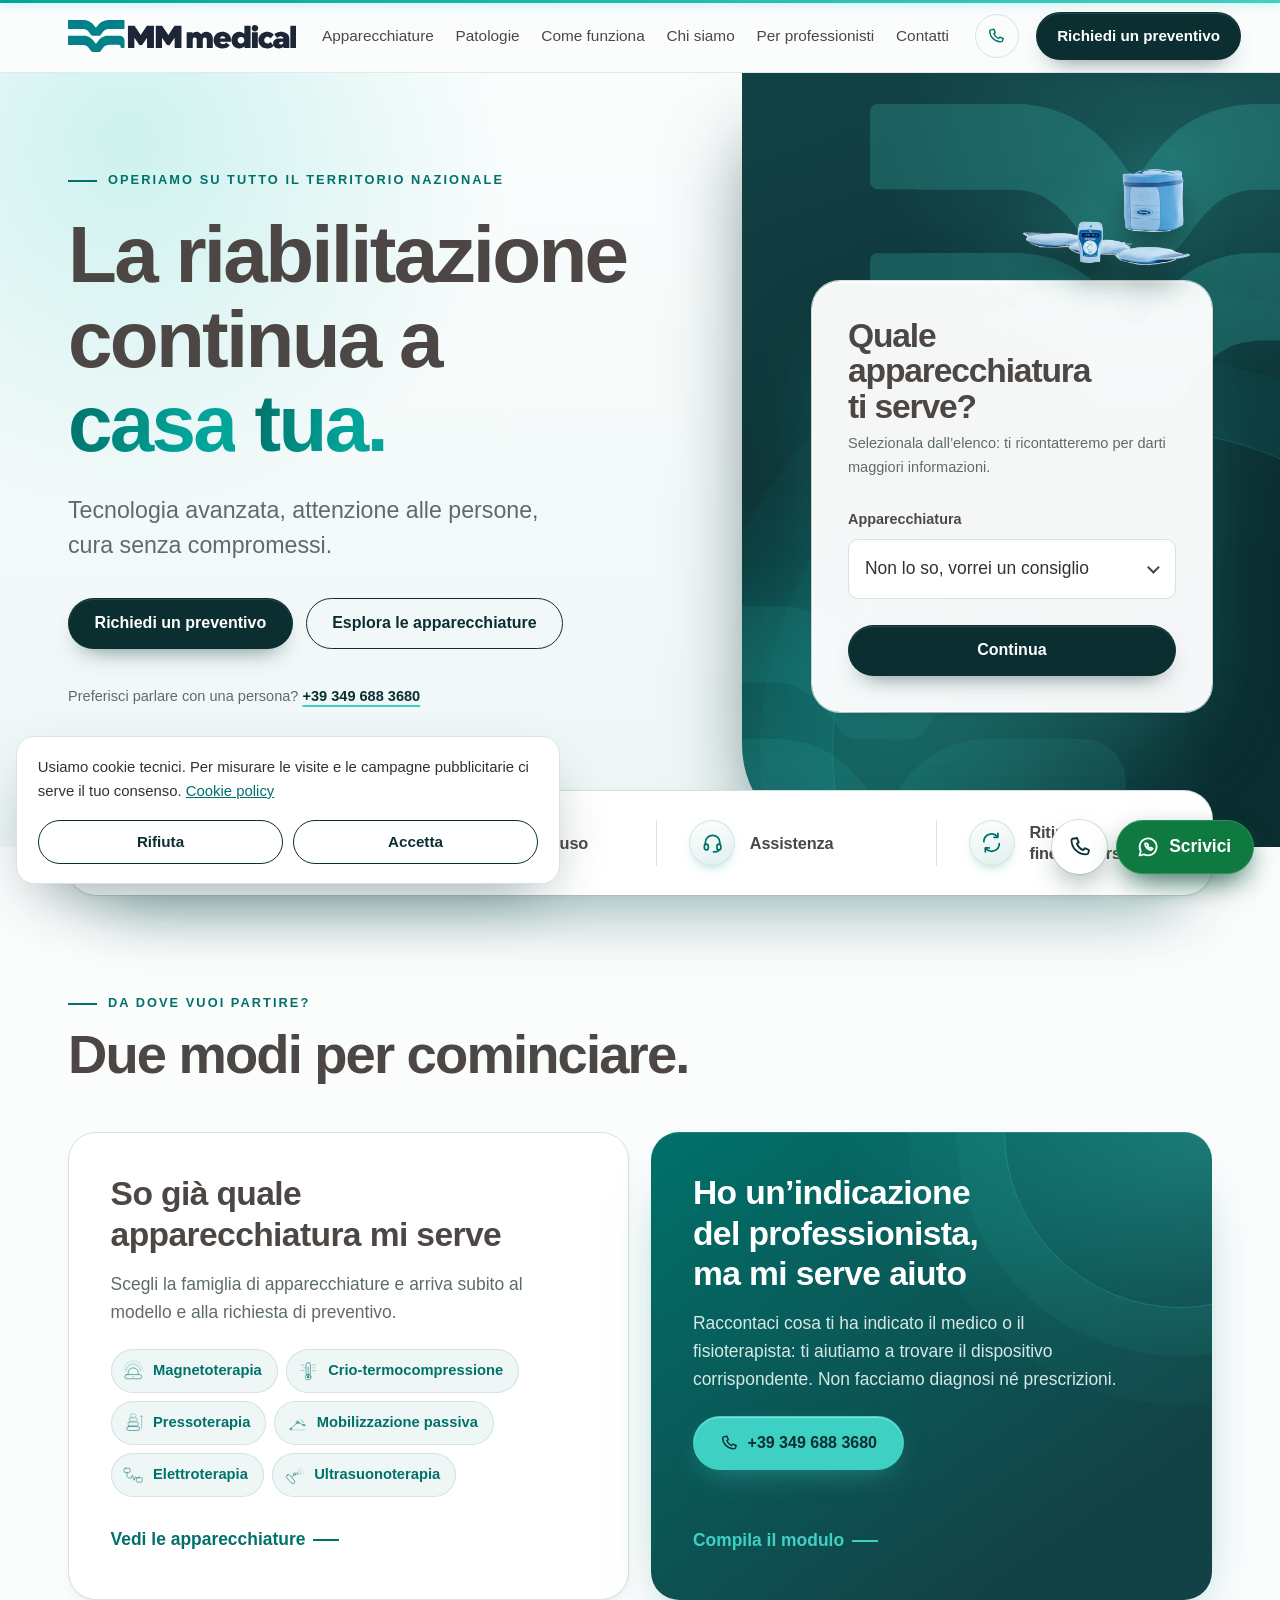
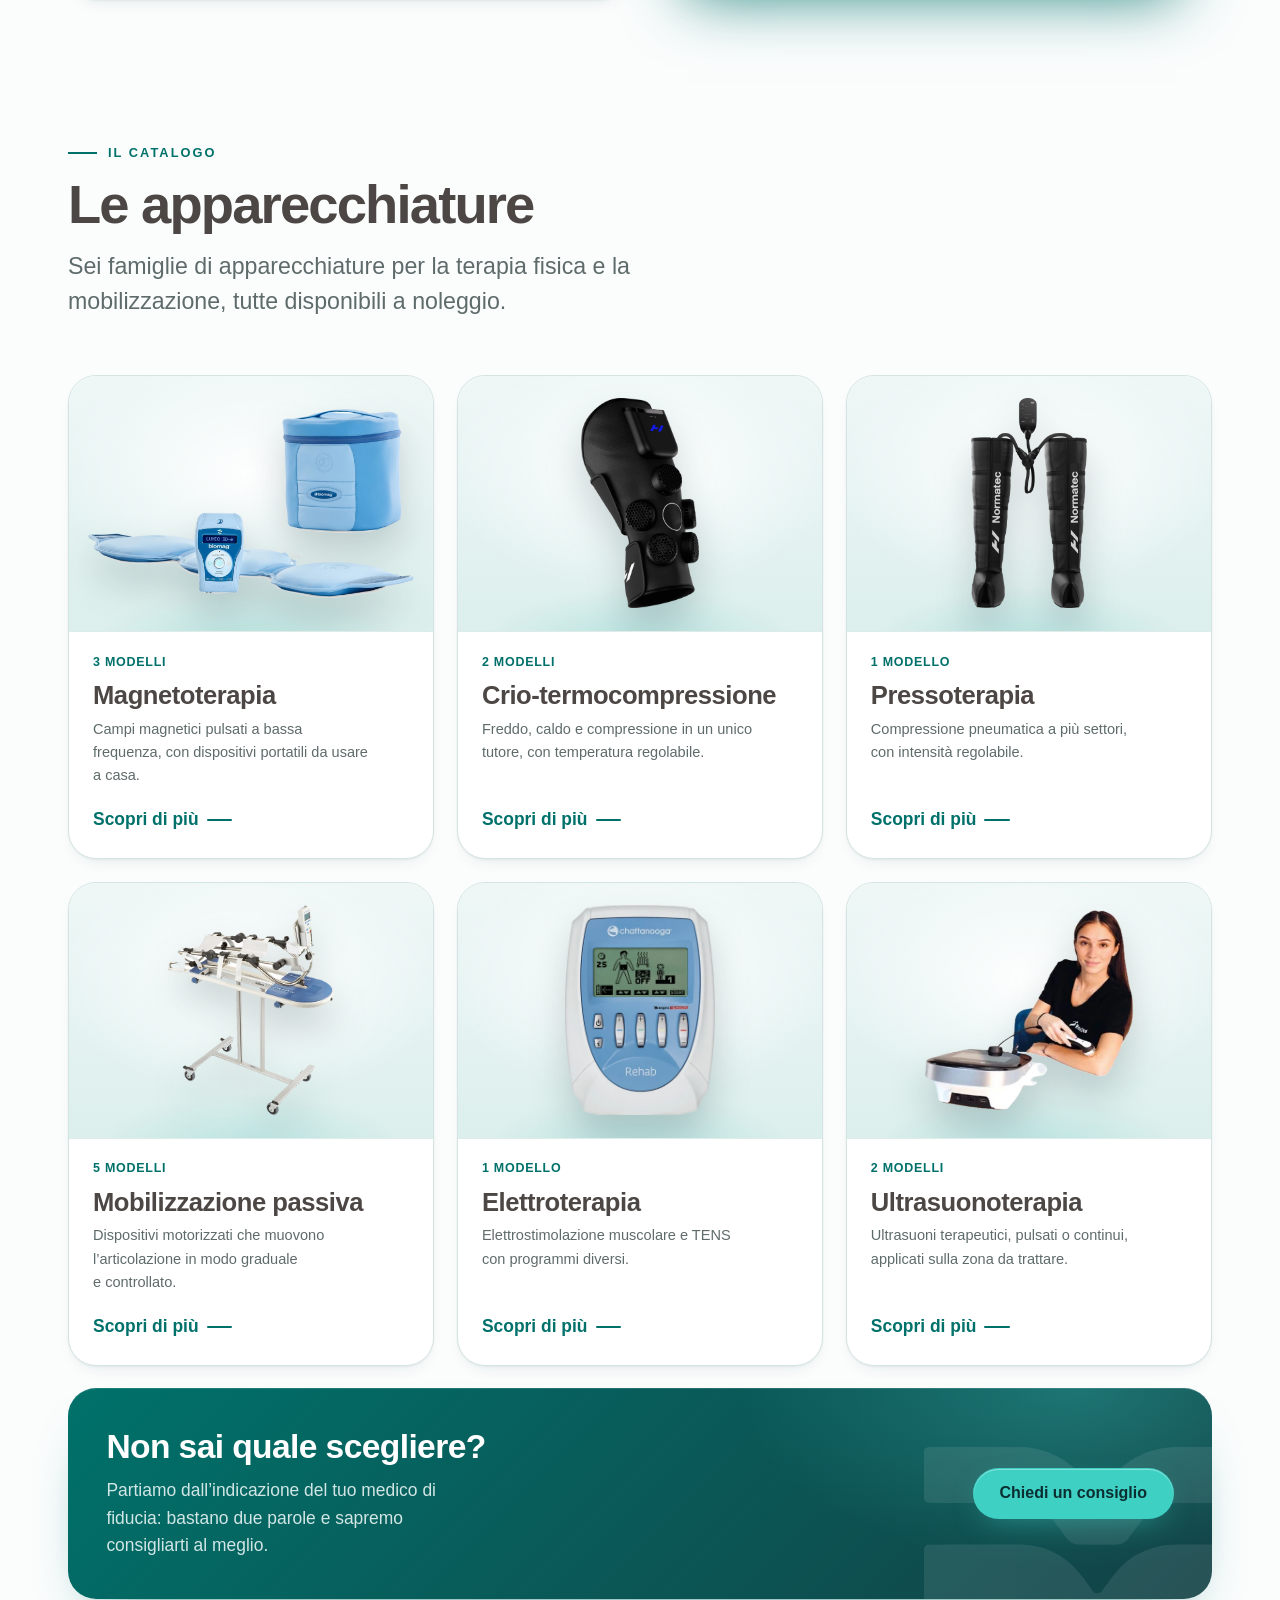
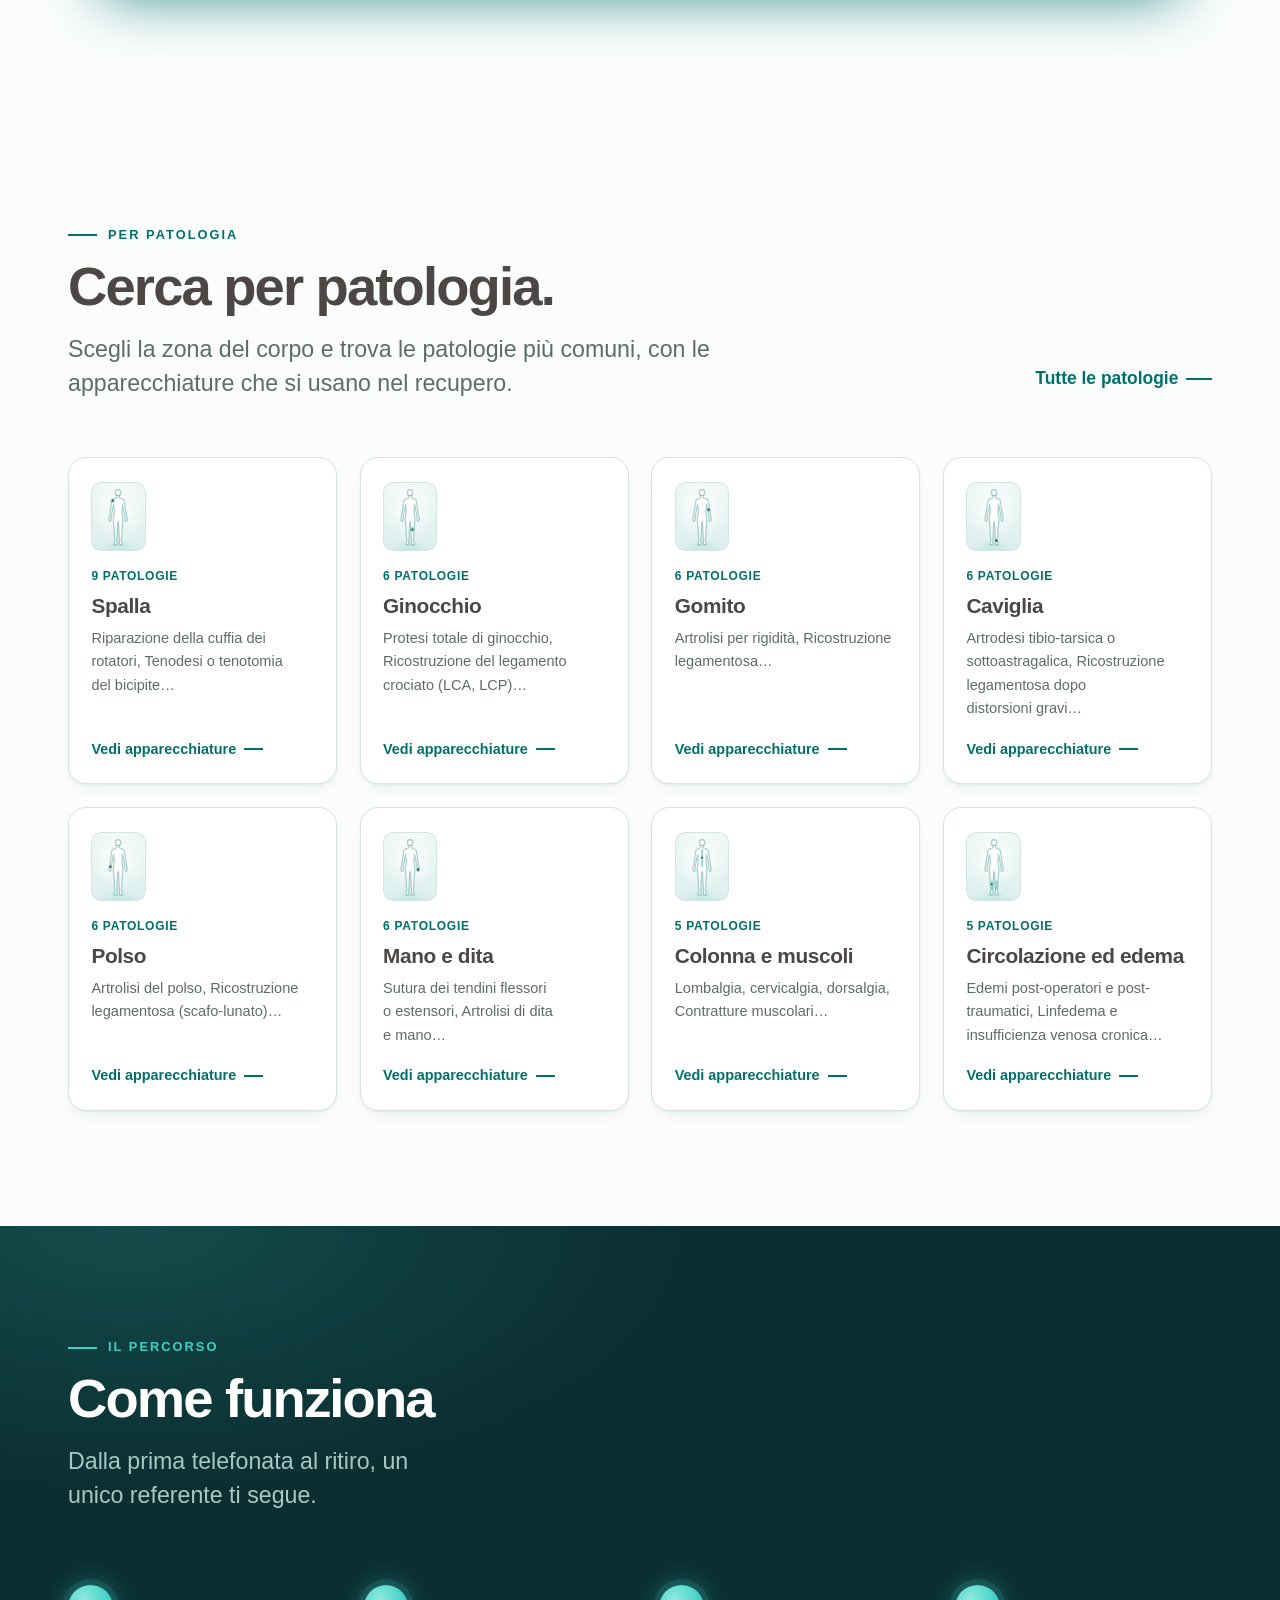
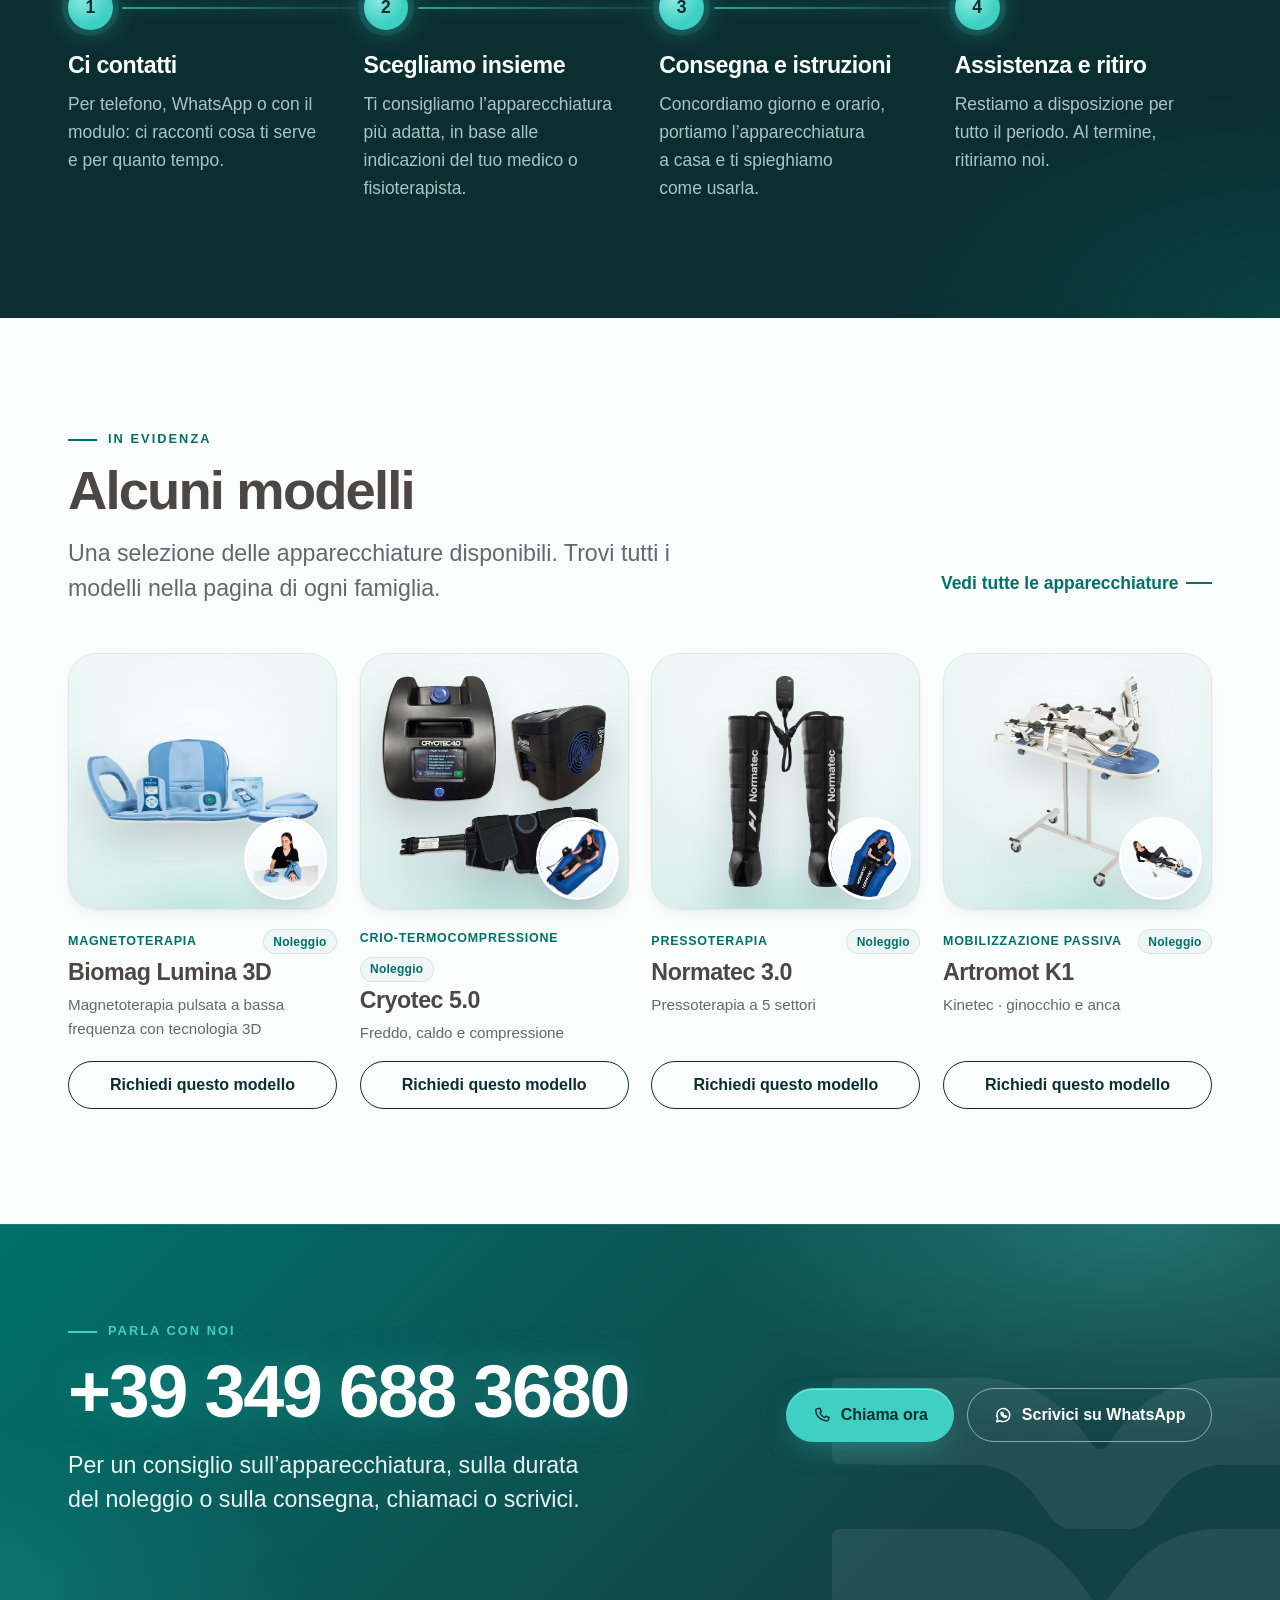
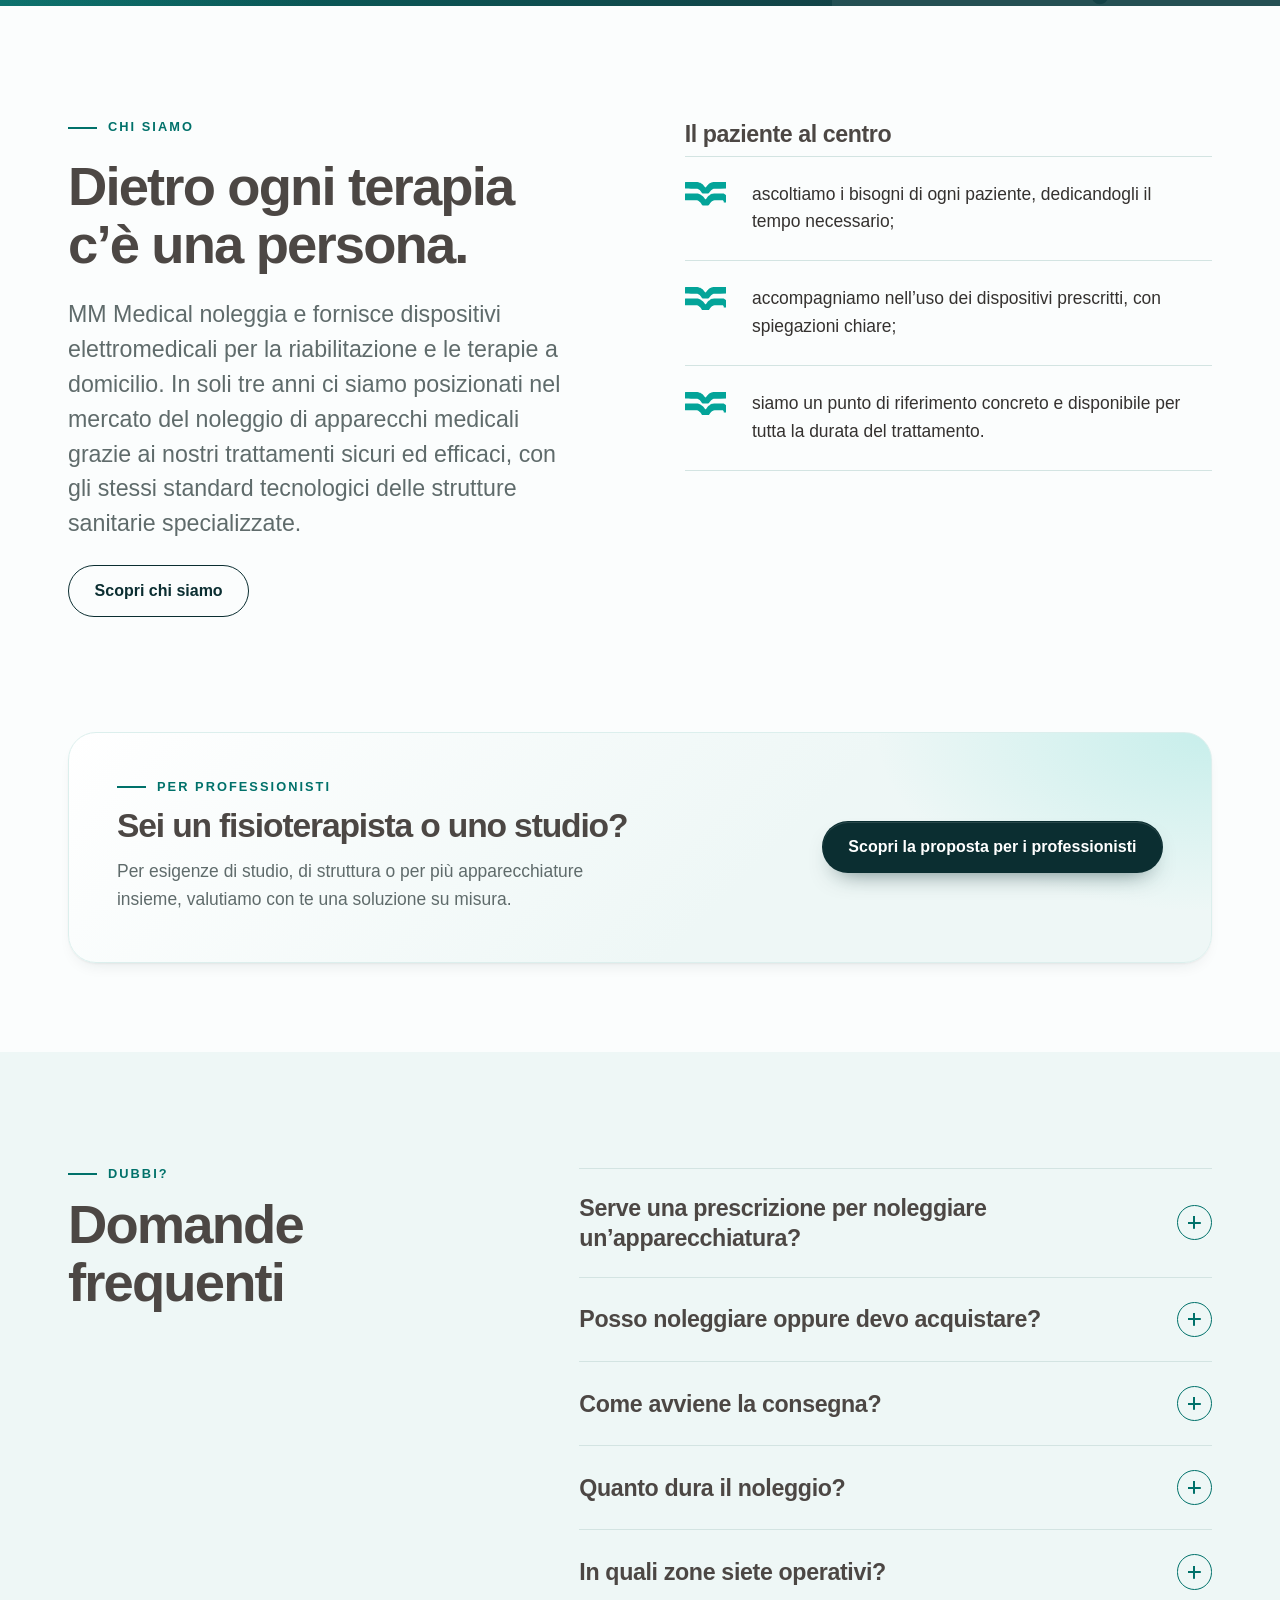
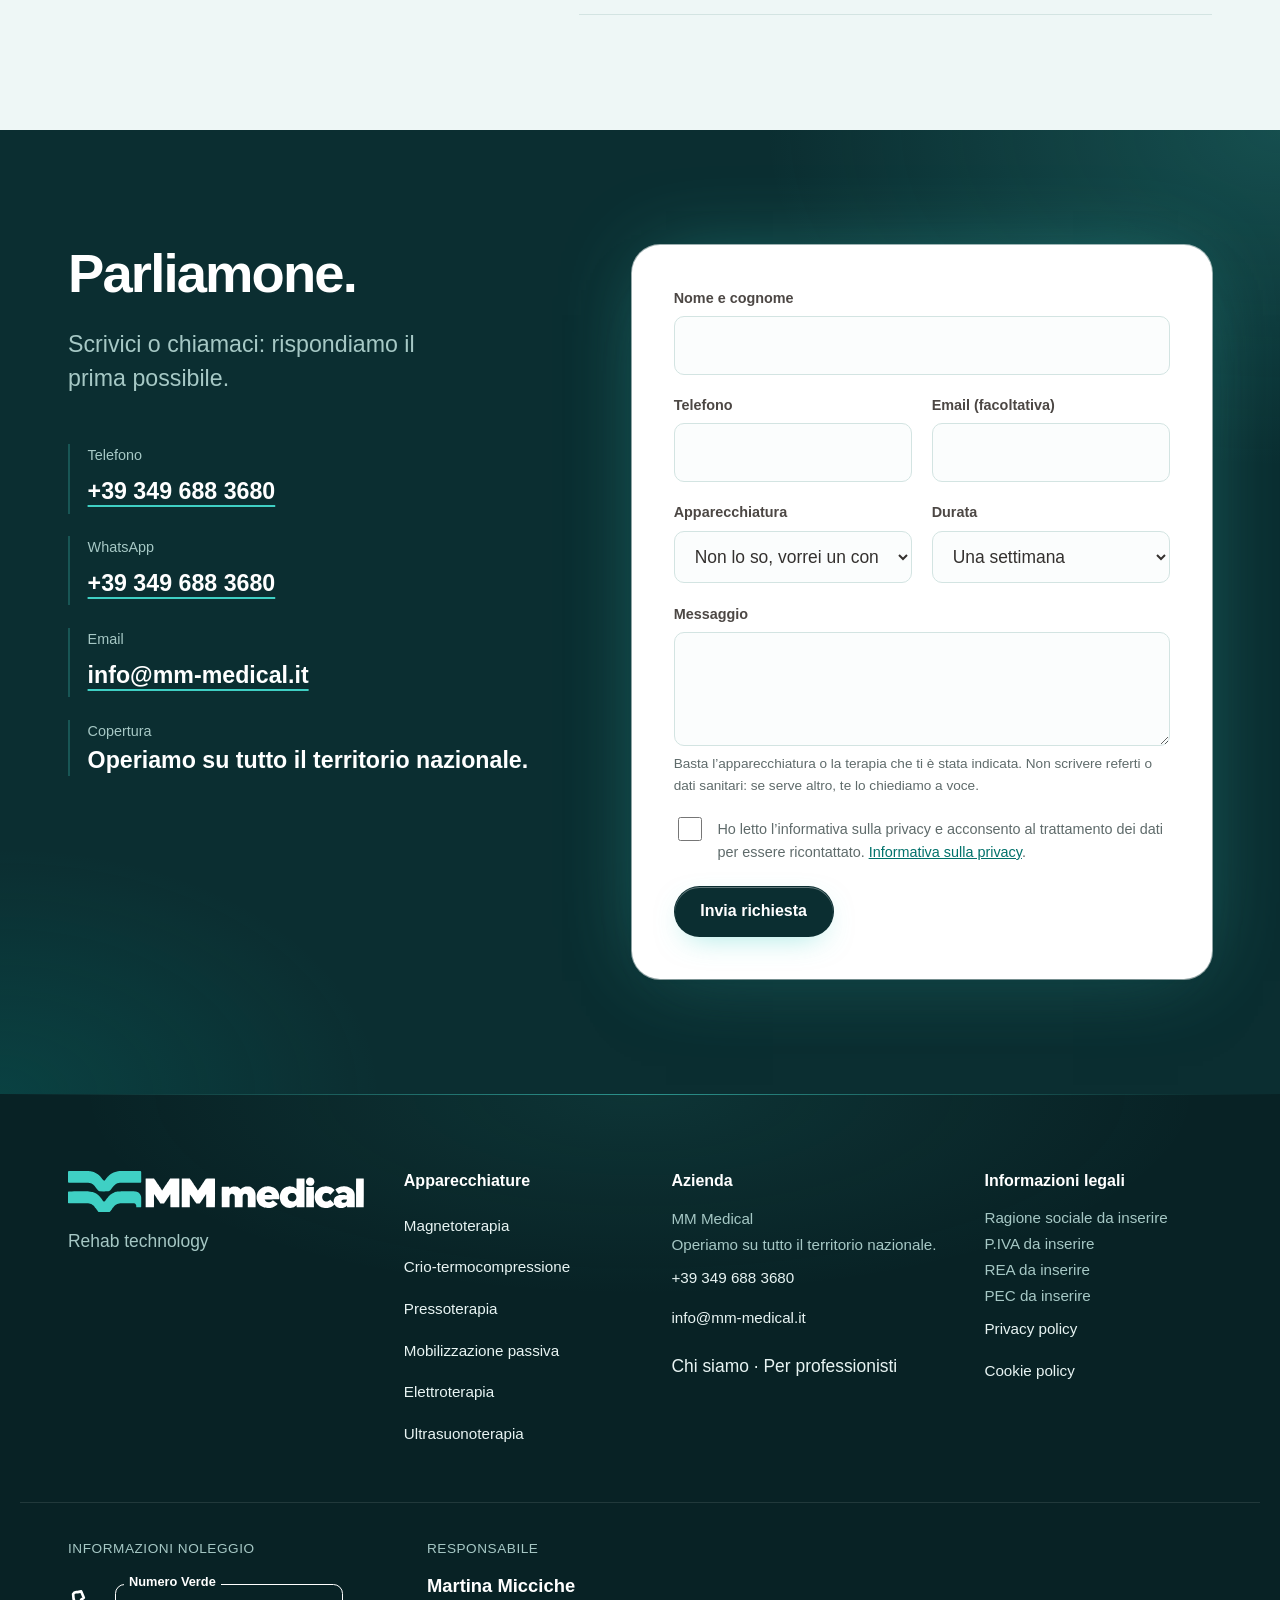
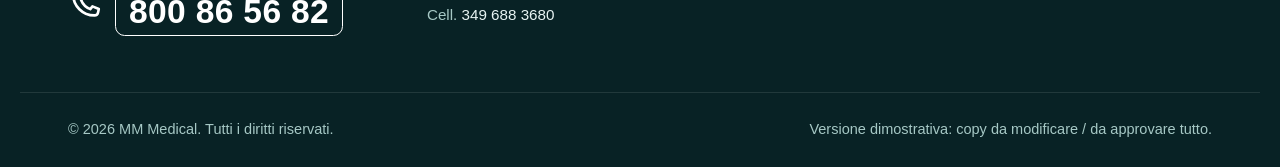
==== commit f45a3270: "Demo V2: design bump, responsive fixes, clearer copy Built from mm-medical-site branch demo-v2 (f011" ====
--- a/index.html
+++ b/index.html
@@ -1,4 +1,4 @@
-<!DOCTYPE html><html lang="it"><head><meta name="robots" content="noindex, nofollow"><meta charset="utf-8"><meta name="viewport" content="width=device-width, initial-scale=1"><title>MM Medical | Noleggio apparecchiature per la riabilitazione</title><meta name="description" content="Noleggio di apparecchiature per la terapia fisica e la mobilizzazione, con consegna, istruzioni d’uso e assistenza. Operiamo su tutto il territorio nazionale."><link rel="canonical" href="https://www.mmmedical.it/"><link rel="icon" href="/favicon.svg" type="image/svg+xml"><meta name="theme-color" content="#0b2e31"><script>document.documentElement.classList.add('js');</script><script>
+<!DOCTYPE html><html lang="it"><head><meta charset="utf-8"><meta name="robots" content="noindex, nofollow"><meta name="viewport" content="width=device-width, initial-scale=1"><title>MM Medical | Noleggio apparecchiature per la riabilitazione</title><meta name="description" content="Noleggio di apparecchiature per la terapia fisica e la mobilizzazione, con consegna, istruzioni d’uso e assistenza. Operiamo su tutto il territorio nazionale."><link rel="canonical" href="https://www.mmmedical.it/"><link rel="icon" href="/favicon.svg" type="image/svg+xml"><meta name="theme-color" content="#0b2e31"><script>document.documentElement.classList.add('js');</script><script>
         // Logo intro: home page only, once per browser session, never for deep links or reduced-motion users.
         // The class is set before first paint so there is no flash; the timeout is a failsafe if the intro script never runs.
         (function () {
@@ -31,5 +31,5 @@
           else if (!here && prev) name(photo(prev, true), prev);
         });
       })();
-    </script><link rel="alternate" hreflang="it" href="https://www.mmmedical.it/"><link rel="alternate" hreflang="x-default" href="https://www.mmmedical.it/"><meta property="og:type" content="website"><meta property="og:locale" content="it_IT"><meta property="og:site_name" content="MM Medical"><meta property="og:title" content="MM Medical | Noleggio apparecchiature per la riabilitazione"><meta property="og:description" content="Noleggio di apparecchiature per la terapia fisica e la mobilizzazione, con consegna, istruzioni d’uso e assistenza. Operiamo su tutto il territorio nazionale."><meta property="og:url" content="https://www.mmmedical.it/"><meta property="og:image" content="https://www.mmmedical.it/og.jpg"><meta property="og:image:width" content="1200"><meta property="og:image:height" content="630"><meta property="og:image:alt" content="MM Medical: noleggio di apparecchiature per la riabilitazione"><meta name="twitter:card" content="summary_large_image"><meta name="twitter:image" content="https://www.mmmedical.it/og.jpg"><script type="application/ld+json">{"@context":"https://schema.org","@type":"LocalBusiness","name":"MM Medical","url":"https://www.mmmedical.it","telephone":"+39 349 688 3680","email":"info@mm-medical.it","description":"Noleggio di apparecchiature per la terapia fisica e la mobilizzazione, con consegna, istruzioni d’uso e assistenza. Operiamo su tutto il territorio nazionale.","areaServed":{"@type":"Country","name":"Italia"}}</script><link rel="stylesheet" href="/_astro/Base.zKrNwCNS.css"><link rel="stylesheet" href="/_astro/index.BM3t3mPP.css"><style>.bodymap[data-astro-cid-vk6je62c]{width:100%;height:auto;display:block;overflow:visible}.ground[data-astro-cid-vk6je62c]{fill:#0b2e3114}.sil[data-astro-cid-vk6je62c],.head[data-astro-cid-vk6je62c]{fill:#fff;stroke:#00716a52;stroke-width:2px;stroke-linejoin:round;vector-effect:non-scaling-stroke}.spine[data-astro-cid-vk6je62c]{fill:none;stroke:#00716a2e;stroke-width:2px;stroke-dasharray:3 6;stroke-linecap:round}.zone[data-astro-cid-vk6je62c]{cursor:pointer;outline:none}.region[data-astro-cid-vk6je62c]{fill:var(--teal-glow);stroke:var(--teal-glow);opacity:0;transition:opacity .3s var(--ease)}.dot[data-astro-cid-vk6je62c]{fill:var(--teal);stroke:#fff;stroke-width:2.5px;transform-box:fill-box;transform-origin:50%;transition:transform .3s var(--ease), fill .3s}.pulse[data-astro-cid-vk6je62c]{fill:none;stroke:var(--teal);stroke-width:1.5px;opacity:0;transform-box:fill-box;transform-origin:50%}.hit[data-astro-cid-vk6je62c]{fill:#0000}.zone[data-astro-cid-vk6je62c].on .region[data-astro-cid-vk6je62c],.zone[data-astro-cid-vk6je62c]:hover .region[data-astro-cid-vk6je62c],.zone[data-astro-cid-vk6je62c]:focus-visible .region[data-astro-cid-vk6je62c]{opacity:.4}.zone[data-astro-cid-vk6je62c].on .dot[data-astro-cid-vk6je62c],.zone[data-astro-cid-vk6je62c]:hover .dot[data-astro-cid-vk6je62c],.zone[data-astro-cid-vk6je62c]:focus-visible .dot[data-astro-cid-vk6je62c]{fill:var(--ink);transform:scale(1.35)}.zone[data-astro-cid-vk6je62c]:focus-visible .hit[data-astro-cid-vk6je62c]{stroke:var(--teal-deep);stroke-width:2px;stroke-dasharray:4 4}.is-mini[data-astro-cid-vk6je62c] .sil[data-astro-cid-vk6je62c],.is-mini[data-astro-cid-vk6je62c] .head[data-astro-cid-vk6je62c]{stroke-width:1.25px}.is-mini[data-astro-cid-vk6je62c] .region[data-astro-cid-vk6je62c]{opacity:.85;fill:var(--teal);stroke:var(--teal)}.is-mini[data-astro-cid-vk6je62c] .dot[data-astro-cid-vk6je62c]{fill:var(--ink);stroke-width:1px;transform:scale(2.4)}.is-mini[data-astro-cid-vk6je62c] .spine[data-astro-cid-vk6je62c]{display:none}@media (prefers-reduced-motion:no-preference){.is-interactive[data-astro-cid-vk6je62c] .pulse[data-astro-cid-vk6je62c]{animation:bm-pulse 2.6s var(--ease) infinite}.is-interactive[data-astro-cid-vk6je62c] .zone[data-astro-cid-vk6je62c]:nth-of-type(2n) .pulse[data-astro-cid-vk6je62c]{animation-delay:.65s}.is-interactive[data-astro-cid-vk6je62c] .zone[data-astro-cid-vk6je62c]:nth-of-type(3n) .pulse[data-astro-cid-vk6je62c]{animation-delay:1.3s}.is-interactive[data-astro-cid-vk6je62c] .zone[data-astro-cid-vk6je62c]:hover .pulse[data-astro-cid-vk6je62c],.is-interactive[data-astro-cid-vk6je62c] .zone[data-astro-cid-vk6je62c].on .pulse[data-astro-cid-vk6je62c]{animation:none}}@keyframes bm-pulse{0%{opacity:.7;transform:scale(1)}70%,to{opacity:0;transform:scale(3)}}
-</style></head><body><div id="intro" aria-hidden="true"><div class="bg"></div><div class="stage"><div class="clip"><svg class="il" viewBox="99.5 168.3 1407.2 197.2" role="img" aria-label xmlns="http://www.w3.org/2000/svg"><path fill="var(--logo-mark, #02818B)" fill-rule="evenodd" d="M 103 168.5 c -1.67 0.67 -2.67 1.33 -3.17 2.67 -0.33 0.67 -0.33 1 -0.33 24.5 0 15.67 0 24 0.17 24.33 0.5 1.5 2 3 3.67 3.5 0.33 0.17 13.83 0.17 45.5 0.33 26.67 -0 45.83 -0 47 0.17 3.33 0.17 9 1.5 12.5 2.83 3.83 1.33 9.83 5.33 14.17 9.33 3 2.67 3.67 3.33 6.83 7.33 1.5 2 3 3.83 3.33 4.17 1 1.33 5.67 7.67 7.17 10 0.83 1.17 3.33 3.67 4.67 4.67 1.33 0.83 3.17 1.83 4.83 2.17 l 1.33 0.33 20.17 0.17 c 11.67 -0 20.67 -0 21.17 -0.17 4.17 -0.83 7.67 -3 10 -6.33 0.5 -0.67 1.17 -1.67 1.5 -2.17 0.33 -0.33 1.67 -2 2.83 -3.67 1.17 -1.67 2.5 -3.5 3 -4.17 0.67 -0.67 1.67 -2 2.33 -2.83 2.5 -3.33 7.5 -9 10 -11.17 3.17 -2.83 8.17 -5.83 12.5 -7.67 3.33 -1.33 8.67 -2.5 12.67 -2.83 1.5 -0.17 17.5 -0.17 49.67 -0.17 l 47.5 -0.17 0.83 -0.33 c 1.33 -0.67 1.83 -1.17 2.5 -2.33 l 0.5 -1 0 -23.17 c 0 -12.67 -0.17 -23.67 -0.17 -24.33 -0.17 -1.83 -0.67 -2.67 -2.17 -3.5 l -1 -0.67 -48 -0 c -29.33 -0 -49.17 -0 -51.17 0.17 -5.67 0.33 -10.67 1 -17 2.67 -6.5 1.5 -9.5 2.67 -16.5 6 -5.5 2.67 -12.67 7.5 -16.17 10.83 -0.33 0.5 -1.83 1.83 -3.33 3.33 -1.5 1.33 -3.5 3.33 -4.33 4.5 -2.83 3.17 -8.5 10.5 -11.33 14.67 -1.67 2.67 -3 3.33 -5.67 3.33 -2.17 -0 -3.33 -0.83 -5.33 -3.67 -3.33 -4.67 -3.67 -5.17 -6.83 -9 -1.33 -1.67 -2.67 -3.33 -3 -3.67 -2.5 -3.33 -7.83 -8.67 -11.5 -11.5 -0.33 -0.17 -1.17 -0.83 -1.83 -1.33 -0.67 -0.5 -2 -1.5 -2.83 -2 -0.83 -0.67 -2.17 -1.5 -3 -2.17 -1.67 -1 -4.5 -2.67 -6.33 -3.5 -0.67 -0.33 -2.5 -1.17 -3.83 -1.83 -3.33 -1.5 -6.83 -2.67 -10.33 -3.67 -0.83 -0.17 -2.17 -0.5 -3 -0.67 -1 -0.33 -2.33 -0.67 -3.17 -0.83 -0.83 -0.17 -2 -0.33 -2.33 -0.5 -0.33 -0 -2.5 -0.33 -4.67 -0.67 l -3.83 -0.5 -47.83 -0 c -38.83 -0 -47.83 -0 -48.33 0.17z M 117.17 265 l -14.5 -0 -0.83 0.67 c -0.5 0.33 -1.17 1 -1.33 1.33 -1 1.17 -1 -0.5 -1 26.17 0 27.67 -0.17 25.83 1.33 27.17 1.33 1.33 -3.33 1.17 47.33 1.33 32 -0 45.5 -0 46.83 0.17 3 0.33 8 1.33 10.67 2.33 2.5 0.83 6.67 2.83 7.83 3.67 2 1.5 3.83 2.67 5 3.5 3.5 2.5 4.83 3.67 7.67 7.33 1.17 1.5 3.67 4.5 5.17 6.33 1.67 2.17 4.5 6 5.67 8.17 0.5 0.83 1.5 2.17 2.33 3.17 0.67 1 1.67 2.33 2.17 3 1.5 2.33 3 3.5 5.83 5 2.33 1.17 1.83 1.17 22.67 1.17 19.67 -0 22.5 -0.17 24.17 -0.67 2.33 -0.67 5.67 -3.17 6.83 -5 1.17 -1.67 2.83 -4.17 4.33 -6.33 1.17 -1.5 2.5 -3.33 3 -4.17 2.83 -3.83 3.33 -4.67 4.5 -6.33 0.83 -1 2 -2.33 2.5 -3.17 0.67 -0.83 1.5 -1.83 1.83 -2.17 1.83 -2.5 5.67 -6 8.5 -7.83 0.83 -0.5 1.67 -1 1.83 -1.17 0.17 -0.17 0.83 -0.5 1.5 -0.83 0.5 -0.33 1.17 -0.67 1.67 -1 3.33 -2.33 11.17 -4.5 17.5 -5 4.33 -0.33 60.83 -0.33 64.83 -0 3.5 0.33 4.67 0.67 7 2.67 1.83 1.67 2.83 3.17 3.33 4.67 0.67 1.83 0.83 3 0.83 7 0 3.17 0 3.5 0.33 3.83 l 0.33 0.33 10.67 0.17 c 11.5 -0 11.67 -0 12.17 -0.83 0.17 -0.5 0.33 -42.33 0 -45.67 -0.33 -5 -1 -7.67 -3.17 -11.83 -3.83 -7.67 -8.5 -11.83 -18 -15.5 -2 -0.83 -5.33 -1.5 -9 -1.67 -3.17 -0.17 -60.83 -0.17 -70.17 -0 -3.83 -0 -7.33 0.17 -7.67 0.33 -0.5 -0 -2 0.33 -3.5 0.5 -1.33 0.17 -3.33 0.5 -4.17 0.83 -0.83 0.17 -2 0.5 -2.33 0.5 -2 0.33 -9 2.67 -12 4 -6 2.83 -7.33 3.5 -10 5.33 -4.5 2.83 -5.5 3.67 -10.33 7.83 -3.33 2.83 -3.67 3.17 -7.67 8 -0.83 1 -2.17 2.67 -3.17 4 -1 1.17 -2.5 3 -3.33 4.17 -0.67 1.17 -1.83 2.67 -2.17 3.17 -0.5 0.67 -1.67 2.33 -2.67 3.5 -3.67 5.33 -4.33 6 -7.33 6 -1.5 -0 -2.5 -0.33 -3.33 -1.17 -1.33 -1.33 -4.5 -5.83 -7.83 -10.67 -1.17 -1.83 -2.33 -3.5 -3.5 -4.67 -1.67 -1.83 -4.67 -5.33 -7.17 -8.17 -1 -1.5 -1.67 -2 -3.5 -3.67 -0.83 -0.67 -2 -1.67 -2.67 -2.33 -3.33 -2.83 -9.67 -7.33 -12 -8.33 -0.33 -0.17 -1.17 -0.5 -1.83 -1 -1.5 -0.83 -5.17 -2.5 -7 -3.17 -0.83 -0.33 -2.17 -0.83 -2.83 -1.17 -0.83 -0.33 -2.17 -0.67 -3 -0.83 -0.83 -0.17 -2 -0.5 -2.67 -0.67 -4.67 -1.33 -10.17 -2.17 -15.33 -2.33 -3.5 -0.17 -53.17 -0.17 -81.17 -0z"></path><path fill="var(--logo-word, #1D2637)" fill-rule="evenodd" d="M 1249 199.17 c -3.5 0.33 -8.17 2.5 -10.5 4.67 -1.5 1.33 -4 4.5 -4.67 5.83 -2 4 -2.67 8.83 -1.83 14 0.83 4.17 3.5 8.33 7.17 11.17 3.83 2.83 7 3.67 12.5 3.67 7.17 -0 12.67 -2.67 16.33 -8 1.5 -2.5 2.83 -5.67 3.17 -7.83 0.17 -0.5 0.17 -1.67 0.33 -2.33 0.83 -6 -3 -14.33 -8.17 -17.67 -4.33 -2.67 -9.5 -4 -14.33 -3.5z M 469.33 204.33 l -0.5 0.5 0 67.5 0.17 67.33 0.33 0.33 c 0.17 0.17 0.83 0.33 2.67 0.33 2.83 0.17 35.5 0.17 35.83 -0 0.83 -0.17 0.83 0.83 0.83 -30.83 0 -28.17 0 -30 0.33 -30.33 0.33 -0.5 0.67 -0.33 1.5 1.17 0.33 0.67 1.33 2 2.17 3.33 2.17 2.67 2.67 3.5 5.33 7.33 1 1.67 2.17 3.5 2.5 4 2 3.17 5.5 8.33 6.83 10.17 0.83 1.33 1.83 2.83 2.5 3.5 0.5 0.83 2.67 4 4.67 7 2.17 3.17 4 6 4.33 6.33 0.33 0.33 1 0.67 1.67 0.83 0.83 0.33 1.17 0.33 7.33 0.33 5.67 -0 6.5 -0 7.17 -0.33 0.67 -0.33 2 -1.67 3 -3.17 0.5 -0.5 1.67 -2.5 3 -4.17 1.17 -1.83 2.67 -4 3.33 -5 1.67 -2.5 3.5 -5.17 4.17 -6.33 0.83 -1.33 4.5 -6.67 5.83 -8.67 0.67 -0.83 1.5 -2 1.83 -2.67 0.83 -1 3.17 -4.67 4.83 -7.33 1.83 -2.67 4.33 -6.33 4.67 -6.5 0.83 -0.5 0.83 -1.83 0.83 30.33 0.17 21.5 0.17 30.17 0.33 30.5 0.17 0.17 0.33 0.33 0.67 0.5 0.17 -0 9.5 -0 20.67 -0 l 20.17 -0 0.33 -0.33 0.5 -0.33 0 -67.5 0 -67.33 -0.5 -0.5 -0.5 -0.33 -20.83 -0 c -14.33 -0 -21 -0 -21.33 0.17 -0.83 0.33 -1.67 1.67 -7.17 9.67 -1.5 2.17 -3.83 5.67 -5.33 7.67 -1.33 2.17 -2.67 4.17 -3 4.5 -0.67 1.17 -2.33 3.67 -2.83 4.67 -0.33 0.5 -0.83 1.33 -1.33 1.83 -5.17 7.5 -8 12 -9.83 14.83 -1 1.5 -2.5 4 -3.5 5.33 -1 1.5 -2.33 3.67 -3 4.67 -1.5 2.33 -2 2.83 -2.5 2.83 -0.33 -0 -2 -2.33 -4.17 -5.83 -0.33 -0.67 -1.5 -2.33 -2.5 -3.67 -1 -1.33 -2.33 -3.5 -3.33 -4.83 -0.83 -1.33 -2.5 -3.83 -3.67 -5.67 -1.17 -1.67 -2.67 -4 -3.5 -5.17 -5.83 -8.67 -9.5 -14.17 -12.67 -18.83 -1 -1.5 -2.67 -3.83 -3.67 -5.33 -3.67 -5.33 -4.33 -6.17 -4.83 -6.5 l -0.5 -0.33 -19.5 -0 -19.5 -0 -0.33 0.33z M 1187.33 204.17 c -0.33 0.17 -0.5 0.33 -0.5 0.5 -0.17 -0 -0.17 11 -0.33 24.17 0 17.83 -0.17 24.17 -0.17 24.17 -0.5 0.33 -0.67 0.17 -1.83 -0.83 -1.5 -1.33 -4 -3.33 -5.5 -4 -0.5 -0.33 -1.67 -1 -2.33 -1.33 -2 -1.33 -5.83 -3 -7.67 -3.67 -2.17 -0.67 -8 -1.83 -10.33 -2 -3.17 -0.33 -6.5 -0 -10.5 0.67 -6.33 1 -7.67 1.33 -12.83 3.67 -2 1 -7.17 4 -8.33 4.83 -4.17 3.33 -7.5 6.83 -11.17 11.5 -2.5 3.33 -6 11.5 -7.33 17.5 -2.5 10.33 -2.17 19.33 1.33 31.67 0.33 1.33 1.83 4.5 3.33 7.67 0.83 1.67 1.33 2.33 4 6.17 4.5 6.33 11.5 11.83 19 15 7.17 3 12.33 4 20.33 3.83 8.83 -0.33 15.33 -2.33 22.5 -7 1.17 -0.83 4.67 -3.67 5.83 -4.67 1.83 -1.83 2 -1.5 2.5 5 0.17 2.83 0.33 3.33 1 3.67 0.17 0.17 4.83 0.17 17.83 0.17 l 17.67 -0 0.33 -0.33 0.5 -0.5 0 -67.5 0 -67.5 -0.33 -0.5 -0.5 -0.33 -17.67 -0 c -9.83 -0 -17.83 -0 -18 -0 -0.33 -0.17 -0.67 -0 -0.83 -0z m -17.17 68.83 c 1.33 0.17 2.83 0.5 3.33 0.67 0.5 0.33 1.17 0.5 1.5 0.5 0.83 0.17 3.67 2.5 5.33 4.17 5.17 5.17 7.17 12.83 5 20.17 -1.17 3.33 -2 5.17 -3.83 7.17 -2.17 2.33 -4.33 3.83 -7.83 5.67 -4.67 2.17 -11 2.17 -16.33 -0.17 -2 -0.83 -5 -2.83 -6.5 -4.5 -2.5 -2.67 -3.83 -5 -5.17 -9.83 l -0.5 -1.83 0 -3.33 0.17 -3.5 0.67 -1.67 c 0.33 -1 1 -2.33 1.33 -3 0.5 -0.67 1.17 -1.83 1.5 -2.5 1.17 -2.17 4.5 -5.17 7 -6.5 3.67 -1.83 9.5 -2.5 14.33 -1.5z M 641 204.5 l -0.33 0.33 -0.17 67.33 0 67.33 0.5 0.5 0.33 0.33 9.5 -0 c 5.17 -0 13.5 -0 18.5 0.17 8.67 -0 9 -0 9.33 -0.33 l 0.33 -0.33 0 -29 c 0.17 -15.83 0.17 -29.5 0.33 -30.17 0.17 -2.33 0.5 -2 3.33 2.33 3 4.17 4 5.83 5.5 7.83 0.83 1 2.5 3.67 4 5.67 1.33 2 3 4.5 3.67 5.5 0.67 1 1.83 2.5 2.33 3.33 0.67 1 1.33 2.17 1.67 2.5 0.33 0.5 2.33 3.5 4.33 6.5 4.67 6.83 5.17 7.5 6.17 8.17 1 0.67 1.5 0.67 8.17 0.67 6.5 -0.17 6.5 -0.17 8.17 -1.5 1.17 -1.17 6.17 -8.17 7 -10 0.33 -0.33 1.17 -1.67 2 -3 0.83 -1.17 2.17 -3.17 3.17 -4.5 0.83 -1.33 2.17 -3.17 2.67 -4.17 1.67 -2.17 4.5 -6.33 5.5 -8.17 2.17 -3.5 2.5 -4 3.33 -5.17 0.5 -0.5 1.17 -1.5 1.5 -2 0.5 -0.5 1.5 -2 2.33 -3.17 1.67 -2.5 2.17 -2.83 2.5 -2.17 0.17 0.5 0.33 15.17 0.17 44.83 0 10.5 0 15.5 0.17 15.67 0.17 0.17 0.5 0.33 0.83 0.5 0.67 0.17 40 0.17 40.33 -0 0.83 -0.17 0.83 3.67 0.83 -67.83 0 -48.5 0 -67.17 -0.17 -67.5 -0.17 -0.33 -0.33 -0.5 -0.5 -0.67 -0.33 -0.17 -37.5 -0.17 -40.17 -0 -2.17 0.17 -2.67 0.33 -3.83 2.17 -2.17 3.5 -3.67 5.67 -4.67 7.17 -1.17 1.33 -2.67 3.5 -4.17 6.17 -0.33 0.67 -1.33 2.17 -2.17 3.17 -1.83 2.67 -4.5 6.67 -6.67 9.83 -0.83 1.33 -1.83 3 -2.33 3.5 -0.33 0.67 -1.5 2.33 -2.33 3.67 -1.67 2.5 -2.67 3.83 -6 8.67 -1.17 1.67 -2.67 4 -3.5 5.17 -4 6.33 -4.33 6.83 -5.17 6.33 0 -0.17 -0.67 -0.83 -1.17 -1.67 -0.5 -0.83 -1.17 -2.17 -1.67 -2.83 -1.5 -2.33 -5.33 -7.83 -8.5 -12.83 -1.83 -2.5 -4 -5.67 -5 -7.17 -1.67 -2.5 -2.5 -3.67 -4 -6.33 -0.5 -0.67 -1.33 -2 -2 -2.83 -0.67 -0.83 -1.5 -2 -2 -2.5 -1.83 -2.67 -5 -7.33 -7.83 -11.5 -3 -4.83 -4.67 -7 -5.33 -7.5 -0.67 -0.67 -3.67 -0.83 -21.67 -0.83 -16.33 -0 -16.83 -0 -17.17 0.33z M 1470.17 204.67 c -0.17 0.33 -0.33 3.67 -0.33 67.5 0 36.83 0 67.33 0.17 67.67 0 0.33 0.17 0.5 0.33 0.67 0.33 0.17 5.17 0.17 17.67 0.17 17.33 -0 17.33 -0 17.83 -0.33 0.17 -0.17 0.5 -0.5 0.5 -0.67 0.17 -0.33 0.17 -24.33 0.17 -53.5 0 -29.17 0 -55.83 0 -59.33 0.17 -3.5 0.17 -9.67 0 -14 l 0 -7.67 -0.5 -0.5 -0.5 -0.5 -17.5 -0 -17.5 -0 -0.33 0.5z M 1045.83 241.17 c -0.33 -0 -1.5 0.17 -2.67 0.33 -1.33 0.17 -2.67 0.33 -3.17 0.5 -1.17 -0 -6.33 1.33 -8 1.83 -10 3.33 -18.17 9 -24.5 17 -3.67 4.5 -7 10.67 -8.5 16.17 -0.33 1 -0.67 2.17 -0.83 2.83 -0.33 1.33 -1.17 5.17 -1.33 7 -0.5 4.17 0 14 0.67 17 0.17 0.33 0.33 1.17 0.5 1.67 0 0.67 0.5 2 0.83 3.17 0.5 1.17 1 2.67 1.17 3.17 1 3 3.17 7 6.33 11.33 3.83 5.33 5.17 6.67 10.17 10.5 4 2.83 6.5 4.33 11 6 7.83 3.33 14.33 4.5 24.5 4.33 7.83 -0 12.67 -0.67 20.33 -2.83 2.33 -0.67 6.83 -2.67 9.33 -4 1.33 -0.83 6 -3.83 7.17 -4.83 2.67 -2.17 7.5 -7.17 7.5 -7.67 0 -0.5 -1.33 -1.83 -4.67 -4.33 -1.5 -1.17 -3 -2.33 -3.33 -2.67 -0.5 -0.33 -1.17 -1 -1.67 -1.33 -0.67 -0.33 -1.5 -1 -2.17 -1.5 -6.33 -4.83 -9.83 -7.5 -10.5 -7.5 -0.17 -0 -1.17 0.83 -2.67 2.33 -4.33 4.17 -7 5.67 -12.5 6.5 -4 0.67 -8 0.33 -11.83 -0.67 -4.67 -1.33 -9.67 -5.67 -11.17 -9.5 -0.17 -0.67 -0.5 -1.33 -0.5 -1.5 -0.33 -0.67 0.17 -1.17 0.83 -1.33 0.33 -0.17 14.17 -0.17 30.83 -0.17 32.5 -0 35.83 -0 36.17 -0.17 0.5 -0.17 0.67 -1 1 -4.17 0.67 -6.33 0 -15.83 -1.67 -20.83 -0.17 -0.83 -0.83 -2.5 -1.17 -3.67 -1 -3.17 -1.67 -4.67 -3.67 -8.33 -1.5 -2.5 -2.67 -4.17 -4.17 -6 -0.83 -0.83 -1.83 -2.17 -2.5 -2.83 -2.83 -3.5 -7.67 -7 -14 -10.17 -4.17 -2.17 -10.83 -4.33 -15.17 -5 -1 -0 -2.33 -0.33 -3 -0.5 -1 -0.17 -11.33 -0.5 -13 -0.17z m 8.5 27.67 c 4.67 0.67 8.5 2.5 10.83 4.83 1.33 1.5 2.17 2.67 3.17 5.33 1 2.33 0.83 2.83 -0.5 3.17 -1.17 0.17 -31.5 0.17 -32 -0.17 -0.5 -0.33 -0.5 -0.67 0 -2.33 0.67 -2.17 1.83 -4.33 3.33 -5.67 2.83 -2.83 6.5 -4.67 10.33 -5.17 2.33 -0.33 2.5 -0.33 4.83 -0z M 1322 241.17 c -2 0.17 -5.5 0.67 -8.67 1.5 -1 0.17 -2.33 0.5 -2.67 0.5 -2.5 0.5 -5.83 1.83 -9.5 3.67 -4.33 2.17 -7.17 3.83 -8.5 5.17 -0.67 0.67 -2 1.67 -2.83 2.33 -2 1.67 -3.83 3.67 -7.5 8 -1 1.33 -2.5 3.83 -4 6.83 -0.5 1.33 -1.17 2.5 -1.17 2.5 -0.5 0.67 -2.5 6.33 -2.83 8.17 -1.17 6.17 -1.5 9 -1.5 13 0.17 7.83 1.67 14.33 4.67 21.17 1.17 2.67 1.33 3.17 2.5 5 3.83 6.17 8.5 11.33 14 15.17 3.33 2.17 4 2.67 10.67 5.83 2.5 1.17 6 2.17 11 3 7.5 1.33 18.67 1.17 24 -0.5 0.67 -0.17 2.33 -0.67 3.83 -1 3.17 -0.83 4.67 -1.33 7.83 -2.83 6 -3 10.83 -6.5 14.33 -10.5 0.67 -1 1 -0.83 2.17 0.83 1.33 2 3 3.83 5.17 5.83 2.33 2.17 3 2.67 5.5 4 2.67 1.5 3.17 1.83 5 2.33 5.5 2 8.67 2.5 15.33 2.5 5.83 -0 9.67 -0.67 14.83 -2.33 0.83 -0.33 1.5 -0.5 1.67 -0.5 0.33 -0 3.83 -1.83 5 -2.67 1.33 -0.83 2.33 -1.67 4.33 -3.5 1.33 -1.17 1.5 -1.33 2 -1 0.33 0.17 0.5 1.83 0.5 4.33 0 2 0.17 2.5 1 2.67 0.5 0.17 34.5 0.17 35 -0.17 0.5 -0 0.67 -0.83 0.5 -1.83 0 -0.33 0 -13.67 0 -29.33 l -0.17 -28.67 -0.33 -2.5 c -0.33 -1.5 -0.67 -3.17 -0.83 -3.83 -0.67 -2.33 -1.33 -5 -1.33 -5.17 0 -0.17 -0.33 -0.83 -0.67 -1.5 -0.33 -0.83 -0.67 -1.83 -0.83 -2.17 -1.17 -2.33 -3.17 -6 -4.33 -7.67 -1 -1.17 -3 -3.17 -4.83 -4.67 -5 -4.17 -10.17 -6.83 -17.67 -9.5 -1.5 -0.5 -6.5 -1.5 -8.67 -1.83 -0.83 -0.17 -2.33 -0.33 -3.17 -0.5 -3.83 -0.5 -13 -0.33 -17 0.17 -0.83 0.17 -1.83 0.33 -2.5 0.5 -1 -0 -3.67 0.67 -6.33 1.33 -0.67 0.17 -1.67 0.5 -2.33 0.67 -0.5 -0 -1.5 0.33 -2.17 0.67 -0.67 0.33 -1.33 0.5 -1.5 0.5 -0.33 -0 -4.67 2 -7.67 3.67 -3.17 1.5 -6.83 4 -9 6 -1.33 1.33 -1.33 1.17 2.17 6.17 0.67 1.17 1.67 2.33 2 2.83 1.5 2.17 4.67 6.33 7.17 9.33 0.67 0.83 1.5 1.83 1.83 2.17 1 1.5 2.17 2.5 2.83 2.5 0.5 -0 1.83 -0.83 3.33 -2.33 2.67 -2.33 7 -4.5 11.67 -5.67 2.17 -0.5 2.5 -0.5 5.5 -0.67 2.67 -0 3.67 -0 4.83 0.17 4.83 1 7.67 2.33 10.33 5.33 1 1 1.83 3 2 5.17 0.67 3.67 0.5 4 -1.67 3.67 -0.83 -0 -3.33 -0.33 -5.67 -0.5 -2.33 -0.17 -5.33 -0.5 -6.5 -0.67 -5.83 -0.5 -16.67 -0.33 -21 0.33 -1.33 0.33 -2.83 0.67 -3.33 0.83 -0.5 0.17 -1.67 0.5 -2.33 0.67 -3 1 -4.83 1.67 -7.33 3.17 -4.5 2.33 -8.83 6.67 -11 10.33 -3 5.5 -3.83 8.83 -3.67 15 0 4.33 0.33 6.67 1.17 9.17 0.83 2.67 0.33 2.67 -2 -0.17 -0.83 -0.67 -1.5 -1.67 -1.83 -1.83 -0.5 -0.5 -1.5 -1.67 -3.17 -3.83 -4.83 -6 -10.17 -11.67 -10.83 -11.67 -0.33 -0 -0.83 0.5 -1.67 1.33 -0.67 0.67 -2 1.83 -2.83 2.33 -0.83 0.5 -1.83 1.33 -2.17 1.67 -1.67 1.17 -4.17 2.33 -6.33 3 -2 0.33 -2.33 0.33 -5 0.33 -4.33 -0 -7.17 -0.67 -10.17 -2.5 -5 -2.83 -7.17 -5.5 -9 -11.17 -1.33 -4.33 -1.33 -9.33 0.17 -14 1.5 -4.5 5.17 -9.17 9.17 -11.17 5.5 -2.83 13.5 -2.83 19.17 0.17 2.5 1.17 4 2.33 6.5 4.83 1.17 1.17 2.17 2.17 2.33 2.17 0.33 -0 1.67 -1.33 4.17 -4 1.17 -1.33 3.17 -3.33 4.33 -4.67 1.17 -1.17 2.67 -2.5 3.33 -3.17 1.17 -1.17 3.17 -3.5 5.33 -6.17 0.67 -0.67 1.67 -1.83 2.17 -2.33 0.83 -0.67 1.17 -1.17 1.17 -1.33 0 -0.67 -0.83 -1.83 -2.67 -3.67 -3.5 -3.5 -6.33 -5.5 -10.83 -8 -0.33 -0.33 -1.17 -0.67 -1.67 -1 -1.67 -1 -4.5 -2.17 -7 -3 -0.33 -0 -1 -0.33 -1.33 -0.5 -0.83 -0.33 -6.17 -1.5 -7.67 -1.67 -0.83 -0.17 -2.17 -0.33 -3.17 -0.5 -2.17 -0.17 -8.33 -0.33 -11.17 -0.17z m 103.83 62.17 c 0.5 0.5 0.5 1 0.33 3.17 -0.33 3.83 -1.17 5.67 -3.83 8.5 -2.17 2.5 -4.83 3.67 -8.67 4.17 -5.33 0.83 -8.83 -0.17 -11.17 -2.67 -2.17 -2.17 -2.67 -4.67 -1.67 -7.17 1.17 -3.67 4.67 -5.67 10.33 -6.17 3 -0.17 14.17 -0 14.67 0.17z M 886.5 241.67 c -1.17 0.17 -2.67 0.5 -3.33 0.67 -0.67 0.17 -1.83 0.5 -2.5 0.67 -1.83 0.5 -4.33 2 -8 4.5 -1 0.67 -2.83 2.33 -3.83 3.33 -0.67 0.83 -1.5 1 -1.5 0.33 -0.17 -0.67 -0.5 -4.5 -0.5 -5.67 0 -1.17 -0.17 -1.5 -1.17 -1.67 -0.83 -0.17 -33.33 -0.5 -34 -0.33 -0.33 0.17 -0.5 0.33 -0.67 0.67 -0.17 0.33 -0.17 12.5 -0.17 48.17 0 46.5 0.17 47.67 0.33 48 l 0.33 0.33 17.83 -0 c 10.33 -0 17.83 -0 18 -0.17 0.33 -0 0.5 -0.33 0.67 -0.5 0 -0.17 0.17 -11.67 0.17 -26.33 l 0.17 -26 0.33 -1.67 c 1.17 -4.67 3.5 -7.67 7.33 -9.33 4.33 -2 9.67 -0.83 13 2.67 1.67 1.67 2.5 3.67 3.17 6.67 l 0.5 2.33 0.17 25.83 c 0 24.5 0 25.83 0.33 26.17 l 0.33 0.33 18 0.17 18.17 -0 0.33 -0.5 c 0.33 -0.33 0.33 -0.33 0.33 -26.17 l 0 -25.67 0.5 -2.17 c 1 -5.67 4.67 -9.67 9.33 -10.33 4.17 -0.67 7.67 0.33 10.5 3 1.83 1.67 3.17 4.17 3.83 7.5 l 0.33 2 0 25.67 0 25.67 0.33 0.33 0.5 0.5 11.67 -0 c 17 0.33 24.17 0.17 24.67 -0.17 0.17 -0.33 0.17 -1.67 0.17 -29.83 0 -30.67 0 -31.5 -0.67 -35.67 -0.33 -2.17 -0.5 -2.5 -1.17 -5.33 -1.33 -4.83 -4.67 -11.67 -6.83 -14 -0.33 -0.33 -0.67 -0.83 -0.83 -1 -1 -1.5 -4.33 -4.33 -6.83 -6 -0.67 -0.33 -2 -1.33 -3 -2 -3.33 -2.17 -7.17 -3.67 -11.83 -4.5 -4.67 -0.83 -10.33 -1.33 -13 -0.83 -0.67 0.17 -2 0.33 -3.17 0.5 -2.17 0.17 -5.83 1 -7.33 1.67 -2.83 1 -6.67 3.17 -8.33 4.5 -0.5 0.33 -1.17 0.83 -1.67 1.33 -0.67 0.33 -2.33 1.83 -3.83 3.33 -1.67 1.67 -2.83 2.67 -3.17 2.67 -0.17 -0 -0.67 -0.33 -1.17 -1 -2.67 -3.33 -8.33 -7.83 -12 -9.67 -1.17 -0.5 -2.67 -1.17 -3.33 -1.33 -5.67 -1.83 -7 -2 -11.5 -2.17 -3.5 -0 -4.17 -0 -6 0.5z M 1233.33 243.83 c -0.33 0.17 -0.5 0.33 -0.5 0.5 0 0.17 0 21.67 0 48 0 46.17 0 47.67 0.33 48 0.17 0.33 1 0.33 17.83 0.33 l 17.5 -0 0.33 -0.33 0.5 -0.33 0 -21.5 c 0.17 -27.17 0.17 -27.33 0 -52.83 0 -20 -0.17 -21.17 -0.33 -21.5 -0.5 -0.33 -2.33 -0.5 -19.33 -0.5 -13.17 -0 -15.83 -0 -16.33 0.17z"></path></svg></div><i class="sweep"></i></div></div><script type="module">var e=document.documentElement,t=document.getElementById(`intro`),n=document.querySelector(`.site-header .logo`);if(t&&n&&e.classList.contains(`intro`)){window.scrollTo({top:0,behavior:`instant`});let r=t.querySelector(`.stage`),i=t.querySelector(`.clip`),a=t.querySelector(`.sweep`),o=t.querySelector(`.bg`),s=document.getElementById(`main`),c={delay:120,duration:700},l={delay:c.delay+c.duration+160,duration:750},u=`cubic-bezier(0.76, 0, 0.24, 1)`,d=r.getBoundingClientRect(),f=n.getBoundingClientRect(),p=f.left+f.width/2-(d.left+d.width/2),m=f.top+f.height/2-(d.top+d.height/2),h=f.width/d.width,g=[i.animate([{clipPath:`inset(0 100% 0 0)`},{clipPath:`inset(0 0% 0 0)`}],{...c,easing:u,fill:`both`}),a.animate([{transform:`translateX(0)`,opacity:0},{transform:`translateX(${d.width*.08}px)`,opacity:1,offset:.08},{transform:`translateX(${d.width*.94}px)`,opacity:1,offset:.9},{transform:`translateX(${d.width}px)`,opacity:0}],{...c,easing:u,fill:`both`}),r.animate([{transform:`none`},{transform:`translate(${p}px, ${m}px) scale(${h})`}],{...l,easing:u,fill:`both`}),o.animate([{opacity:1},{opacity:0}],{...l,easing:`linear`,fill:`both`})];s&&g.push(s.animate([{opacity:0,transform:`translateY(18px)`},{opacity:1,transform:`translateY(0)`}],{delay:l.delay+150,duration:900,easing:`cubic-bezier(0.22, 1, 0.36, 1)`,fill:`both`}));let _=[`pointerdown`,`keydown`,`wheel`,`touchstart`],v=()=>g.forEach(e=>e.finish());_.forEach(e=>addEventListener(e,v,{passive:!0,once:!0})),Promise.all(g.map(e=>e.finished)).then(()=>{e.classList.remove(`intro`),g.forEach(e=>e.cancel()),t.remove(),_.forEach(e=>removeEventListener(e,v))})}</script><a class="skip" href="#main">Vai al contenuto</a><header class="site-header" data-astro-cid-nen7h5rs><div class="wrap bar" data-astro-cid-nen7h5rs><a class="brand" href="/" aria-label="MM Medical, home" data-astro-cid-nen7h5rs><svg class="logo" viewBox="99.5 168.3 1407.2 197.2" role="img" aria-label="MM Medical" xmlns="http://www.w3.org/2000/svg"><path fill="var(--logo-mark, #02818B)" fill-rule="evenodd" d="M 103 168.5 c -1.67 0.67 -2.67 1.33 -3.17 2.67 -0.33 0.67 -0.33 1 -0.33 24.5 0 15.67 0 24 0.17 24.33 0.5 1.5 2 3 3.67 3.5 0.33 0.17 13.83 0.17 45.5 0.33 26.67 -0 45.83 -0 47 0.17 3.33 0.17 9 1.5 12.5 2.83 3.83 1.33 9.83 5.33 14.17 9.33 3 2.67 3.67 3.33 6.83 7.33 1.5 2 3 3.83 3.33 4.17 1 1.33 5.67 7.67 7.17 10 0.83 1.17 3.33 3.67 4.67 4.67 1.33 0.83 3.17 1.83 4.83 2.17 l 1.33 0.33 20.17 0.17 c 11.67 -0 20.67 -0 21.17 -0.17 4.17 -0.83 7.67 -3 10 -6.33 0.5 -0.67 1.17 -1.67 1.5 -2.17 0.33 -0.33 1.67 -2 2.83 -3.67 1.17 -1.67 2.5 -3.5 3 -4.17 0.67 -0.67 1.67 -2 2.33 -2.83 2.5 -3.33 7.5 -9 10 -11.17 3.17 -2.83 8.17 -5.83 12.5 -7.67 3.33 -1.33 8.67 -2.5 12.67 -2.83 1.5 -0.17 17.5 -0.17 49.67 -0.17 l 47.5 -0.17 0.83 -0.33 c 1.33 -0.67 1.83 -1.17 2.5 -2.33 l 0.5 -1 0 -23.17 c 0 -12.67 -0.17 -23.67 -0.17 -24.33 -0.17 -1.83 -0.67 -2.67 -2.17 -3.5 l -1 -0.67 -48 -0 c -29.33 -0 -49.17 -0 -51.17 0.17 -5.67 0.33 -10.67 1 -17 2.67 -6.5 1.5 -9.5 2.67 -16.5 6 -5.5 2.67 -12.67 7.5 -16.17 10.83 -0.33 0.5 -1.83 1.83 -3.33 3.33 -1.5 1.33 -3.5 3.33 -4.33 4.5 -2.83 3.17 -8.5 10.5 -11.33 14.67 -1.67 2.67 -3 3.33 -5.67 3.33 -2.17 -0 -3.33 -0.83 -5.33 -3.67 -3.33 -4.67 -3.67 -5.17 -6.83 -9 -1.33 -1.67 -2.67 -3.33 -3 -3.67 -2.5 -3.33 -7.83 -8.67 -11.5 -11.5 -0.33 -0.17 -1.17 -0.83 -1.83 -1.33 -0.67 -0.5 -2 -1.5 -2.83 -2 -0.83 -0.67 -2.17 -1.5 -3 -2.17 -1.67 -1 -4.5 -2.67 -6.33 -3.5 -0.67 -0.33 -2.5 -1.17 -3.83 -1.83 -3.33 -1.5 -6.83 -2.67 -10.33 -3.67 -0.83 -0.17 -2.17 -0.5 -3 -0.67 -1 -0.33 -2.33 -0.67 -3.17 -0.83 -0.83 -0.17 -2 -0.33 -2.33 -0.5 -0.33 -0 -2.5 -0.33 -4.67 -0.67 l -3.83 -0.5 -47.83 -0 c -38.83 -0 -47.83 -0 -48.33 0.17z M 117.17 265 l -14.5 -0 -0.83 0.67 c -0.5 0.33 -1.17 1 -1.33 1.33 -1 1.17 -1 -0.5 -1 26.17 0 27.67 -0.17 25.83 1.33 27.17 1.33 1.33 -3.33 1.17 47.33 1.33 32 -0 45.5 -0 46.83 0.17 3 0.33 8 1.33 10.67 2.33 2.5 0.83 6.67 2.83 7.83 3.67 2 1.5 3.83 2.67 5 3.5 3.5 2.5 4.83 3.67 7.67 7.33 1.17 1.5 3.67 4.5 5.17 6.33 1.67 2.17 4.5 6 5.67 8.17 0.5 0.83 1.5 2.17 2.33 3.17 0.67 1 1.67 2.33 2.17 3 1.5 2.33 3 3.5 5.83 5 2.33 1.17 1.83 1.17 22.67 1.17 19.67 -0 22.5 -0.17 24.17 -0.67 2.33 -0.67 5.67 -3.17 6.83 -5 1.17 -1.67 2.83 -4.17 4.33 -6.33 1.17 -1.5 2.5 -3.33 3 -4.17 2.83 -3.83 3.33 -4.67 4.5 -6.33 0.83 -1 2 -2.33 2.5 -3.17 0.67 -0.83 1.5 -1.83 1.83 -2.17 1.83 -2.5 5.67 -6 8.5 -7.83 0.83 -0.5 1.67 -1 1.83 -1.17 0.17 -0.17 0.83 -0.5 1.5 -0.83 0.5 -0.33 1.17 -0.67 1.67 -1 3.33 -2.33 11.17 -4.5 17.5 -5 4.33 -0.33 60.83 -0.33 64.83 -0 3.5 0.33 4.67 0.67 7 2.67 1.83 1.67 2.83 3.17 3.33 4.67 0.67 1.83 0.83 3 0.83 7 0 3.17 0 3.5 0.33 3.83 l 0.33 0.33 10.67 0.17 c 11.5 -0 11.67 -0 12.17 -0.83 0.17 -0.5 0.33 -42.33 0 -45.67 -0.33 -5 -1 -7.67 -3.17 -11.83 -3.83 -7.67 -8.5 -11.83 -18 -15.5 -2 -0.83 -5.33 -1.5 -9 -1.67 -3.17 -0.17 -60.83 -0.17 -70.17 -0 -3.83 -0 -7.33 0.17 -7.67 0.33 -0.5 -0 -2 0.33 -3.5 0.5 -1.33 0.17 -3.33 0.5 -4.17 0.83 -0.83 0.17 -2 0.5 -2.33 0.5 -2 0.33 -9 2.67 -12 4 -6 2.83 -7.33 3.5 -10 5.33 -4.5 2.83 -5.5 3.67 -10.33 7.83 -3.33 2.83 -3.67 3.17 -7.67 8 -0.83 1 -2.17 2.67 -3.17 4 -1 1.17 -2.5 3 -3.33 4.17 -0.67 1.17 -1.83 2.67 -2.17 3.17 -0.5 0.67 -1.67 2.33 -2.67 3.5 -3.67 5.33 -4.33 6 -7.33 6 -1.5 -0 -2.5 -0.33 -3.33 -1.17 -1.33 -1.33 -4.5 -5.83 -7.83 -10.67 -1.17 -1.83 -2.33 -3.5 -3.5 -4.67 -1.67 -1.83 -4.67 -5.33 -7.17 -8.17 -1 -1.5 -1.67 -2 -3.5 -3.67 -0.83 -0.67 -2 -1.67 -2.67 -2.33 -3.33 -2.83 -9.67 -7.33 -12 -8.33 -0.33 -0.17 -1.17 -0.5 -1.83 -1 -1.5 -0.83 -5.17 -2.5 -7 -3.17 -0.83 -0.33 -2.17 -0.83 -2.83 -1.17 -0.83 -0.33 -2.17 -0.67 -3 -0.83 -0.83 -0.17 -2 -0.5 -2.67 -0.67 -4.67 -1.33 -10.17 -2.17 -15.33 -2.33 -3.5 -0.17 -53.17 -0.17 -81.17 -0z"></path><path fill="var(--logo-word, #1D2637)" fill-rule="evenodd" d="M 1249 199.17 c -3.5 0.33 -8.17 2.5 -10.5 4.67 -1.5 1.33 -4 4.5 -4.67 5.83 -2 4 -2.67 8.83 -1.83 14 0.83 4.17 3.5 8.33 7.17 11.17 3.83 2.83 7 3.67 12.5 3.67 7.17 -0 12.67 -2.67 16.33 -8 1.5 -2.5 2.83 -5.67 3.17 -7.83 0.17 -0.5 0.17 -1.67 0.33 -2.33 0.83 -6 -3 -14.33 -8.17 -17.67 -4.33 -2.67 -9.5 -4 -14.33 -3.5z M 469.33 204.33 l -0.5 0.5 0 67.5 0.17 67.33 0.33 0.33 c 0.17 0.17 0.83 0.33 2.67 0.33 2.83 0.17 35.5 0.17 35.83 -0 0.83 -0.17 0.83 0.83 0.83 -30.83 0 -28.17 0 -30 0.33 -30.33 0.33 -0.5 0.67 -0.33 1.5 1.17 0.33 0.67 1.33 2 2.17 3.33 2.17 2.67 2.67 3.5 5.33 7.33 1 1.67 2.17 3.5 2.5 4 2 3.17 5.5 8.33 6.83 10.17 0.83 1.33 1.83 2.83 2.5 3.5 0.5 0.83 2.67 4 4.67 7 2.17 3.17 4 6 4.33 6.33 0.33 0.33 1 0.67 1.67 0.83 0.83 0.33 1.17 0.33 7.33 0.33 5.67 -0 6.5 -0 7.17 -0.33 0.67 -0.33 2 -1.67 3 -3.17 0.5 -0.5 1.67 -2.5 3 -4.17 1.17 -1.83 2.67 -4 3.33 -5 1.67 -2.5 3.5 -5.17 4.17 -6.33 0.83 -1.33 4.5 -6.67 5.83 -8.67 0.67 -0.83 1.5 -2 1.83 -2.67 0.83 -1 3.17 -4.67 4.83 -7.33 1.83 -2.67 4.33 -6.33 4.67 -6.5 0.83 -0.5 0.83 -1.83 0.83 30.33 0.17 21.5 0.17 30.17 0.33 30.5 0.17 0.17 0.33 0.33 0.67 0.5 0.17 -0 9.5 -0 20.67 -0 l 20.17 -0 0.33 -0.33 0.5 -0.33 0 -67.5 0 -67.33 -0.5 -0.5 -0.5 -0.33 -20.83 -0 c -14.33 -0 -21 -0 -21.33 0.17 -0.83 0.33 -1.67 1.67 -7.17 9.67 -1.5 2.17 -3.83 5.67 -5.33 7.67 -1.33 2.17 -2.67 4.17 -3 4.5 -0.67 1.17 -2.33 3.67 -2.83 4.67 -0.33 0.5 -0.83 1.33 -1.33 1.83 -5.17 7.5 -8 12 -9.83 14.83 -1 1.5 -2.5 4 -3.5 5.33 -1 1.5 -2.33 3.67 -3 4.67 -1.5 2.33 -2 2.83 -2.5 2.83 -0.33 -0 -2 -2.33 -4.17 -5.83 -0.33 -0.67 -1.5 -2.33 -2.5 -3.67 -1 -1.33 -2.33 -3.5 -3.33 -4.83 -0.83 -1.33 -2.5 -3.83 -3.67 -5.67 -1.17 -1.67 -2.67 -4 -3.5 -5.17 -5.83 -8.67 -9.5 -14.17 -12.67 -18.83 -1 -1.5 -2.67 -3.83 -3.67 -5.33 -3.67 -5.33 -4.33 -6.17 -4.83 -6.5 l -0.5 -0.33 -19.5 -0 -19.5 -0 -0.33 0.33z M 1187.33 204.17 c -0.33 0.17 -0.5 0.33 -0.5 0.5 -0.17 -0 -0.17 11 -0.33 24.17 0 17.83 -0.17 24.17 -0.17 24.17 -0.5 0.33 -0.67 0.17 -1.83 -0.83 -1.5 -1.33 -4 -3.33 -5.5 -4 -0.5 -0.33 -1.67 -1 -2.33 -1.33 -2 -1.33 -5.83 -3 -7.67 -3.67 -2.17 -0.67 -8 -1.83 -10.33 -2 -3.17 -0.33 -6.5 -0 -10.5 0.67 -6.33 1 -7.67 1.33 -12.83 3.67 -2 1 -7.17 4 -8.33 4.83 -4.17 3.33 -7.5 6.83 -11.17 11.5 -2.5 3.33 -6 11.5 -7.33 17.5 -2.5 10.33 -2.17 19.33 1.33 31.67 0.33 1.33 1.83 4.5 3.33 7.67 0.83 1.67 1.33 2.33 4 6.17 4.5 6.33 11.5 11.83 19 15 7.17 3 12.33 4 20.33 3.83 8.83 -0.33 15.33 -2.33 22.5 -7 1.17 -0.83 4.67 -3.67 5.83 -4.67 1.83 -1.83 2 -1.5 2.5 5 0.17 2.83 0.33 3.33 1 3.67 0.17 0.17 4.83 0.17 17.83 0.17 l 17.67 -0 0.33 -0.33 0.5 -0.5 0 -67.5 0 -67.5 -0.33 -0.5 -0.5 -0.33 -17.67 -0 c -9.83 -0 -17.83 -0 -18 -0 -0.33 -0.17 -0.67 -0 -0.83 -0z m -17.17 68.83 c 1.33 0.17 2.83 0.5 3.33 0.67 0.5 0.33 1.17 0.5 1.5 0.5 0.83 0.17 3.67 2.5 5.33 4.17 5.17 5.17 7.17 12.83 5 20.17 -1.17 3.33 -2 5.17 -3.83 7.17 -2.17 2.33 -4.33 3.83 -7.83 5.67 -4.67 2.17 -11 2.17 -16.33 -0.17 -2 -0.83 -5 -2.83 -6.5 -4.5 -2.5 -2.67 -3.83 -5 -5.17 -9.83 l -0.5 -1.83 0 -3.33 0.17 -3.5 0.67 -1.67 c 0.33 -1 1 -2.33 1.33 -3 0.5 -0.67 1.17 -1.83 1.5 -2.5 1.17 -2.17 4.5 -5.17 7 -6.5 3.67 -1.83 9.5 -2.5 14.33 -1.5z M 641 204.5 l -0.33 0.33 -0.17 67.33 0 67.33 0.5 0.5 0.33 0.33 9.5 -0 c 5.17 -0 13.5 -0 18.5 0.17 8.67 -0 9 -0 9.33 -0.33 l 0.33 -0.33 0 -29 c 0.17 -15.83 0.17 -29.5 0.33 -30.17 0.17 -2.33 0.5 -2 3.33 2.33 3 4.17 4 5.83 5.5 7.83 0.83 1 2.5 3.67 4 5.67 1.33 2 3 4.5 3.67 5.5 0.67 1 1.83 2.5 2.33 3.33 0.67 1 1.33 2.17 1.67 2.5 0.33 0.5 2.33 3.5 4.33 6.5 4.67 6.83 5.17 7.5 6.17 8.17 1 0.67 1.5 0.67 8.17 0.67 6.5 -0.17 6.5 -0.17 8.17 -1.5 1.17 -1.17 6.17 -8.17 7 -10 0.33 -0.33 1.17 -1.67 2 -3 0.83 -1.17 2.17 -3.17 3.17 -4.5 0.83 -1.33 2.17 -3.17 2.67 -4.17 1.67 -2.17 4.5 -6.33 5.5 -8.17 2.17 -3.5 2.5 -4 3.33 -5.17 0.5 -0.5 1.17 -1.5 1.5 -2 0.5 -0.5 1.5 -2 2.33 -3.17 1.67 -2.5 2.17 -2.83 2.5 -2.17 0.17 0.5 0.33 15.17 0.17 44.83 0 10.5 0 15.5 0.17 15.67 0.17 0.17 0.5 0.33 0.83 0.5 0.67 0.17 40 0.17 40.33 -0 0.83 -0.17 0.83 3.67 0.83 -67.83 0 -48.5 0 -67.17 -0.17 -67.5 -0.17 -0.33 -0.33 -0.5 -0.5 -0.67 -0.33 -0.17 -37.5 -0.17 -40.17 -0 -2.17 0.17 -2.67 0.33 -3.83 2.17 -2.17 3.5 -3.67 5.67 -4.67 7.17 -1.17 1.33 -2.67 3.5 -4.17 6.17 -0.33 0.67 -1.33 2.17 -2.17 3.17 -1.83 2.67 -4.5 6.67 -6.67 9.83 -0.83 1.33 -1.83 3 -2.33 3.5 -0.33 0.67 -1.5 2.33 -2.33 3.67 -1.67 2.5 -2.67 3.83 -6 8.67 -1.17 1.67 -2.67 4 -3.5 5.17 -4 6.33 -4.33 6.83 -5.17 6.33 0 -0.17 -0.67 -0.83 -1.17 -1.67 -0.5 -0.83 -1.17 -2.17 -1.67 -2.83 -1.5 -2.33 -5.33 -7.83 -8.5 -12.83 -1.83 -2.5 -4 -5.67 -5 -7.17 -1.67 -2.5 -2.5 -3.67 -4 -6.33 -0.5 -0.67 -1.33 -2 -2 -2.83 -0.67 -0.83 -1.5 -2 -2 -2.5 -1.83 -2.67 -5 -7.33 -7.83 -11.5 -3 -4.83 -4.67 -7 -5.33 -7.5 -0.67 -0.67 -3.67 -0.83 -21.67 -0.83 -16.33 -0 -16.83 -0 -17.17 0.33z M 1470.17 204.67 c -0.17 0.33 -0.33 3.67 -0.33 67.5 0 36.83 0 67.33 0.17 67.67 0 0.33 0.17 0.5 0.33 0.67 0.33 0.17 5.17 0.17 17.67 0.17 17.33 -0 17.33 -0 17.83 -0.33 0.17 -0.17 0.5 -0.5 0.5 -0.67 0.17 -0.33 0.17 -24.33 0.17 -53.5 0 -29.17 0 -55.83 0 -59.33 0.17 -3.5 0.17 -9.67 0 -14 l 0 -7.67 -0.5 -0.5 -0.5 -0.5 -17.5 -0 -17.5 -0 -0.33 0.5z M 1045.83 241.17 c -0.33 -0 -1.5 0.17 -2.67 0.33 -1.33 0.17 -2.67 0.33 -3.17 0.5 -1.17 -0 -6.33 1.33 -8 1.83 -10 3.33 -18.17 9 -24.5 17 -3.67 4.5 -7 10.67 -8.5 16.17 -0.33 1 -0.67 2.17 -0.83 2.83 -0.33 1.33 -1.17 5.17 -1.33 7 -0.5 4.17 0 14 0.67 17 0.17 0.33 0.33 1.17 0.5 1.67 0 0.67 0.5 2 0.83 3.17 0.5 1.17 1 2.67 1.17 3.17 1 3 3.17 7 6.33 11.33 3.83 5.33 5.17 6.67 10.17 10.5 4 2.83 6.5 4.33 11 6 7.83 3.33 14.33 4.5 24.5 4.33 7.83 -0 12.67 -0.67 20.33 -2.83 2.33 -0.67 6.83 -2.67 9.33 -4 1.33 -0.83 6 -3.83 7.17 -4.83 2.67 -2.17 7.5 -7.17 7.5 -7.67 0 -0.5 -1.33 -1.83 -4.67 -4.33 -1.5 -1.17 -3 -2.33 -3.33 -2.67 -0.5 -0.33 -1.17 -1 -1.67 -1.33 -0.67 -0.33 -1.5 -1 -2.17 -1.5 -6.33 -4.83 -9.83 -7.5 -10.5 -7.5 -0.17 -0 -1.17 0.83 -2.67 2.33 -4.33 4.17 -7 5.67 -12.5 6.5 -4 0.67 -8 0.33 -11.83 -0.67 -4.67 -1.33 -9.67 -5.67 -11.17 -9.5 -0.17 -0.67 -0.5 -1.33 -0.5 -1.5 -0.33 -0.67 0.17 -1.17 0.83 -1.33 0.33 -0.17 14.17 -0.17 30.83 -0.17 32.5 -0 35.83 -0 36.17 -0.17 0.5 -0.17 0.67 -1 1 -4.17 0.67 -6.33 0 -15.83 -1.67 -20.83 -0.17 -0.83 -0.83 -2.5 -1.17 -3.67 -1 -3.17 -1.67 -4.67 -3.67 -8.33 -1.5 -2.5 -2.67 -4.17 -4.17 -6 -0.83 -0.83 -1.83 -2.17 -2.5 -2.83 -2.83 -3.5 -7.67 -7 -14 -10.17 -4.17 -2.17 -10.83 -4.33 -15.17 -5 -1 -0 -2.33 -0.33 -3 -0.5 -1 -0.17 -11.33 -0.5 -13 -0.17z m 8.5 27.67 c 4.67 0.67 8.5 2.5 10.83 4.83 1.33 1.5 2.17 2.67 3.17 5.33 1 2.33 0.83 2.83 -0.5 3.17 -1.17 0.17 -31.5 0.17 -32 -0.17 -0.5 -0.33 -0.5 -0.67 0 -2.33 0.67 -2.17 1.83 -4.33 3.33 -5.67 2.83 -2.83 6.5 -4.67 10.33 -5.17 2.33 -0.33 2.5 -0.33 4.83 -0z M 1322 241.17 c -2 0.17 -5.5 0.67 -8.67 1.5 -1 0.17 -2.33 0.5 -2.67 0.5 -2.5 0.5 -5.83 1.83 -9.5 3.67 -4.33 2.17 -7.17 3.83 -8.5 5.17 -0.67 0.67 -2 1.67 -2.83 2.33 -2 1.67 -3.83 3.67 -7.5 8 -1 1.33 -2.5 3.83 -4 6.83 -0.5 1.33 -1.17 2.5 -1.17 2.5 -0.5 0.67 -2.5 6.33 -2.83 8.17 -1.17 6.17 -1.5 9 -1.5 13 0.17 7.83 1.67 14.33 4.67 21.17 1.17 2.67 1.33 3.17 2.5 5 3.83 6.17 8.5 11.33 14 15.17 3.33 2.17 4 2.67 10.67 5.83 2.5 1.17 6 2.17 11 3 7.5 1.33 18.67 1.17 24 -0.5 0.67 -0.17 2.33 -0.67 3.83 -1 3.17 -0.83 4.67 -1.33 7.83 -2.83 6 -3 10.83 -6.5 14.33 -10.5 0.67 -1 1 -0.83 2.17 0.83 1.33 2 3 3.83 5.17 5.83 2.33 2.17 3 2.67 5.5 4 2.67 1.5 3.17 1.83 5 2.33 5.5 2 8.67 2.5 15.33 2.5 5.83 -0 9.67 -0.67 14.83 -2.33 0.83 -0.33 1.5 -0.5 1.67 -0.5 0.33 -0 3.83 -1.83 5 -2.67 1.33 -0.83 2.33 -1.67 4.33 -3.5 1.33 -1.17 1.5 -1.33 2 -1 0.33 0.17 0.5 1.83 0.5 4.33 0 2 0.17 2.5 1 2.67 0.5 0.17 34.5 0.17 35 -0.17 0.5 -0 0.67 -0.83 0.5 -1.83 0 -0.33 0 -13.67 0 -29.33 l -0.17 -28.67 -0.33 -2.5 c -0.33 -1.5 -0.67 -3.17 -0.83 -3.83 -0.67 -2.33 -1.33 -5 -1.33 -5.17 0 -0.17 -0.33 -0.83 -0.67 -1.5 -0.33 -0.83 -0.67 -1.83 -0.83 -2.17 -1.17 -2.33 -3.17 -6 -4.33 -7.67 -1 -1.17 -3 -3.17 -4.83 -4.67 -5 -4.17 -10.17 -6.83 -17.67 -9.5 -1.5 -0.5 -6.5 -1.5 -8.67 -1.83 -0.83 -0.17 -2.33 -0.33 -3.17 -0.5 -3.83 -0.5 -13 -0.33 -17 0.17 -0.83 0.17 -1.83 0.33 -2.5 0.5 -1 -0 -3.67 0.67 -6.33 1.33 -0.67 0.17 -1.67 0.5 -2.33 0.67 -0.5 -0 -1.5 0.33 -2.17 0.67 -0.67 0.33 -1.33 0.5 -1.5 0.5 -0.33 -0 -4.67 2 -7.67 3.67 -3.17 1.5 -6.83 4 -9 6 -1.33 1.33 -1.33 1.17 2.17 6.17 0.67 1.17 1.67 2.33 2 2.83 1.5 2.17 4.67 6.33 7.17 9.33 0.67 0.83 1.5 1.83 1.83 2.17 1 1.5 2.17 2.5 2.83 2.5 0.5 -0 1.83 -0.83 3.33 -2.33 2.67 -2.33 7 -4.5 11.67 -5.67 2.17 -0.5 2.5 -0.5 5.5 -0.67 2.67 -0 3.67 -0 4.83 0.17 4.83 1 7.67 2.33 10.33 5.33 1 1 1.83 3 2 5.17 0.67 3.67 0.5 4 -1.67 3.67 -0.83 -0 -3.33 -0.33 -5.67 -0.5 -2.33 -0.17 -5.33 -0.5 -6.5 -0.67 -5.83 -0.5 -16.67 -0.33 -21 0.33 -1.33 0.33 -2.83 0.67 -3.33 0.83 -0.5 0.17 -1.67 0.5 -2.33 0.67 -3 1 -4.83 1.67 -7.33 3.17 -4.5 2.33 -8.83 6.67 -11 10.33 -3 5.5 -3.83 8.83 -3.67 15 0 4.33 0.33 6.67 1.17 9.17 0.83 2.67 0.33 2.67 -2 -0.17 -0.83 -0.67 -1.5 -1.67 -1.83 -1.83 -0.5 -0.5 -1.5 -1.67 -3.17 -3.83 -4.83 -6 -10.17 -11.67 -10.83 -11.67 -0.33 -0 -0.83 0.5 -1.67 1.33 -0.67 0.67 -2 1.83 -2.83 2.33 -0.83 0.5 -1.83 1.33 -2.17 1.67 -1.67 1.17 -4.17 2.33 -6.33 3 -2 0.33 -2.33 0.33 -5 0.33 -4.33 -0 -7.17 -0.67 -10.17 -2.5 -5 -2.83 -7.17 -5.5 -9 -11.17 -1.33 -4.33 -1.33 -9.33 0.17 -14 1.5 -4.5 5.17 -9.17 9.17 -11.17 5.5 -2.83 13.5 -2.83 19.17 0.17 2.5 1.17 4 2.33 6.5 4.83 1.17 1.17 2.17 2.17 2.33 2.17 0.33 -0 1.67 -1.33 4.17 -4 1.17 -1.33 3.17 -3.33 4.33 -4.67 1.17 -1.17 2.67 -2.5 3.33 -3.17 1.17 -1.17 3.17 -3.5 5.33 -6.17 0.67 -0.67 1.67 -1.83 2.17 -2.33 0.83 -0.67 1.17 -1.17 1.17 -1.33 0 -0.67 -0.83 -1.83 -2.67 -3.67 -3.5 -3.5 -6.33 -5.5 -10.83 -8 -0.33 -0.33 -1.17 -0.67 -1.67 -1 -1.67 -1 -4.5 -2.17 -7 -3 -0.33 -0 -1 -0.33 -1.33 -0.5 -0.83 -0.33 -6.17 -1.5 -7.67 -1.67 -0.83 -0.17 -2.17 -0.33 -3.17 -0.5 -2.17 -0.17 -8.33 -0.33 -11.17 -0.17z m 103.83 62.17 c 0.5 0.5 0.5 1 0.33 3.17 -0.33 3.83 -1.17 5.67 -3.83 8.5 -2.17 2.5 -4.83 3.67 -8.67 4.17 -5.33 0.83 -8.83 -0.17 -11.17 -2.67 -2.17 -2.17 -2.67 -4.67 -1.67 -7.17 1.17 -3.67 4.67 -5.67 10.33 -6.17 3 -0.17 14.17 -0 14.67 0.17z M 886.5 241.67 c -1.17 0.17 -2.67 0.5 -3.33 0.67 -0.67 0.17 -1.83 0.5 -2.5 0.67 -1.83 0.5 -4.33 2 -8 4.5 -1 0.67 -2.83 2.33 -3.83 3.33 -0.67 0.83 -1.5 1 -1.5 0.33 -0.17 -0.67 -0.5 -4.5 -0.5 -5.67 0 -1.17 -0.17 -1.5 -1.17 -1.67 -0.83 -0.17 -33.33 -0.5 -34 -0.33 -0.33 0.17 -0.5 0.33 -0.67 0.67 -0.17 0.33 -0.17 12.5 -0.17 48.17 0 46.5 0.17 47.67 0.33 48 l 0.33 0.33 17.83 -0 c 10.33 -0 17.83 -0 18 -0.17 0.33 -0 0.5 -0.33 0.67 -0.5 0 -0.17 0.17 -11.67 0.17 -26.33 l 0.17 -26 0.33 -1.67 c 1.17 -4.67 3.5 -7.67 7.33 -9.33 4.33 -2 9.67 -0.83 13 2.67 1.67 1.67 2.5 3.67 3.17 6.67 l 0.5 2.33 0.17 25.83 c 0 24.5 0 25.83 0.33 26.17 l 0.33 0.33 18 0.17 18.17 -0 0.33 -0.5 c 0.33 -0.33 0.33 -0.33 0.33 -26.17 l 0 -25.67 0.5 -2.17 c 1 -5.67 4.67 -9.67 9.33 -10.33 4.17 -0.67 7.67 0.33 10.5 3 1.83 1.67 3.17 4.17 3.83 7.5 l 0.33 2 0 25.67 0 25.67 0.33 0.33 0.5 0.5 11.67 -0 c 17 0.33 24.17 0.17 24.67 -0.17 0.17 -0.33 0.17 -1.67 0.17 -29.83 0 -30.67 0 -31.5 -0.67 -35.67 -0.33 -2.17 -0.5 -2.5 -1.17 -5.33 -1.33 -4.83 -4.67 -11.67 -6.83 -14 -0.33 -0.33 -0.67 -0.83 -0.83 -1 -1 -1.5 -4.33 -4.33 -6.83 -6 -0.67 -0.33 -2 -1.33 -3 -2 -3.33 -2.17 -7.17 -3.67 -11.83 -4.5 -4.67 -0.83 -10.33 -1.33 -13 -0.83 -0.67 0.17 -2 0.33 -3.17 0.5 -2.17 0.17 -5.83 1 -7.33 1.67 -2.83 1 -6.67 3.17 -8.33 4.5 -0.5 0.33 -1.17 0.83 -1.67 1.33 -0.67 0.33 -2.33 1.83 -3.83 3.33 -1.67 1.67 -2.83 2.67 -3.17 2.67 -0.17 -0 -0.67 -0.33 -1.17 -1 -2.67 -3.33 -8.33 -7.83 -12 -9.67 -1.17 -0.5 -2.67 -1.17 -3.33 -1.33 -5.67 -1.83 -7 -2 -11.5 -2.17 -3.5 -0 -4.17 -0 -6 0.5z M 1233.33 243.83 c -0.33 0.17 -0.5 0.33 -0.5 0.5 0 0.17 0 21.67 0 48 0 46.17 0 47.67 0.33 48 0.17 0.33 1 0.33 17.83 0.33 l 17.5 -0 0.33 -0.33 0.5 -0.33 0 -21.5 c 0.17 -27.17 0.17 -27.33 0 -52.83 0 -20 -0.17 -21.17 -0.33 -21.5 -0.5 -0.33 -2.33 -0.5 -19.33 -0.5 -13.17 -0 -15.83 -0 -16.33 0.17z"></path></svg></a><nav class="nav" id="nav" aria-label="Principale" data-astro-cid-nen7h5rs><ul data-astro-cid-nen7h5rs><li data-astro-cid-nen7h5rs><a href="/#apparecchiature" data-astro-cid-nen7h5rs>Apparecchiature</a></li><li data-astro-cid-nen7h5rs><a href="/patologie/" data-astro-cid-nen7h5rs>Patologie</a></li><li data-astro-cid-nen7h5rs><a href="/#come-funziona" data-astro-cid-nen7h5rs>Come funziona</a></li><li data-astro-cid-nen7h5rs><a href="/chi-siamo/" data-astro-cid-nen7h5rs>Chi siamo</a></li><li data-astro-cid-nen7h5rs><a href="/professionisti/" data-astro-cid-nen7h5rs>Per professionisti</a></li><li data-astro-cid-nen7h5rs><a href="/#contatti" data-astro-cid-nen7h5rs>Contatti</a></li><li class="call" data-astro-cid-nen7h5rs><a href="tel:+393496883680" data-astro-cid-nen7h5rs>Chiama +39 349 688 3680</a></li><li class="menu-cta" data-astro-cid-nen7h5rs><a class="btn btn-primary" href="/#contatti" data-astro-cid-nen7h5rs>Richiedi un preventivo</a></li></ul></nav><div class="actions" data-astro-cid-nen7h5rs><a class="phone" href="tel:+393496883680" aria-label="Chiama MM Medical +39 349 688 3680" data-astro-cid-nen7h5rs><svg class="i" viewBox="0 0 24 24" fill="none" stroke="currentColor" stroke-width="1.8" stroke-linecap="round" stroke-linejoin="round" aria-hidden="true"><path d="M6.6 3.5 9 3l1.8 4.3-1.9 1.5a11.5 11.5 0 0 0 6.3 6.3l1.5-1.9L21 15l-.5 2.4a2.5 2.5 0 0 1-2.5 2c-8 0-14.5-6.5-14.5-14.5a2.5 2.5 0 0 1 2.1-1.4z"></path></svg><span data-astro-cid-nen7h5rs>+39 349 688 3680</span></a><a class="btn btn-primary cta" href="/#contatti" data-astro-cid-nen7h5rs>Richiedi un preventivo</a><button class="burger" type="button" aria-expanded="false" aria-controls="nav" aria-label="Apri il menu" data-astro-cid-nen7h5rs><span data-astro-cid-nen7h5rs></span><span data-astro-cid-nen7h5rs></span></button></div></div></header><script type="module">var e=document.querySelector(`.burger`),t=document.getElementById(`nav`),n=()=>{t?.removeAttribute(`data-open`),e?.setAttribute(`aria-expanded`,`false`)};e?.addEventListener(`click`,()=>{let n=e.getAttribute(`aria-expanded`)!==`true`;e.setAttribute(`aria-expanded`,String(n)),n?t?.setAttribute(`data-open`,`true`):t?.removeAttribute(`data-open`)}),t?.querySelectorAll(`a`).forEach(e=>e.addEventListener(`click`,n)),document.addEventListener(`keydown`,e=>{e.key===`Escape`&&n()});</script><main id="main"><section class="hero" data-astro-cid-ge2uvauf><div class="panel" aria-hidden="true" data-astro-cid-ge2uvauf><svg class="m m1" viewBox="99.5 168.3 348.4 197.2" aria-hidden="true" xmlns="http://www.w3.org/2000/svg"><path class="bar b1" fill="currentColor" fill-rule="evenodd" d="M 103 168.5 c -1.67 0.67 -2.67 1.33 -3.17 2.67 -0.33 0.67 -0.33 1 -0.33 24.5 0 15.67 0 24 0.17 24.33 0.5 1.5 2 3 3.67 3.5 0.33 0.17 13.83 0.17 45.5 0.33 26.67 -0 45.83 -0 47 0.17 3.33 0.17 9 1.5 12.5 2.83 3.83 1.33 9.83 5.33 14.17 9.33 3 2.67 3.67 3.33 6.83 7.33 1.5 2 3 3.83 3.33 4.17 1 1.33 5.67 7.67 7.17 10 0.83 1.17 3.33 3.67 4.67 4.67 1.33 0.83 3.17 1.83 4.83 2.17 l 1.33 0.33 20.17 0.17 c 11.67 -0 20.67 -0 21.17 -0.17 4.17 -0.83 7.67 -3 10 -6.33 0.5 -0.67 1.17 -1.67 1.5 -2.17 0.33 -0.33 1.67 -2 2.83 -3.67 1.17 -1.67 2.5 -3.5 3 -4.17 0.67 -0.67 1.67 -2 2.33 -2.83 2.5 -3.33 7.5 -9 10 -11.17 3.17 -2.83 8.17 -5.83 12.5 -7.67 3.33 -1.33 8.67 -2.5 12.67 -2.83 1.5 -0.17 17.5 -0.17 49.67 -0.17 l 47.5 -0.17 0.83 -0.33 c 1.33 -0.67 1.83 -1.17 2.5 -2.33 l 0.5 -1 0 -23.17 c 0 -12.67 -0.17 -23.67 -0.17 -24.33 -0.17 -1.83 -0.67 -2.67 -2.17 -3.5 l -1 -0.67 -48 -0 c -29.33 -0 -49.17 -0 -51.17 0.17 -5.67 0.33 -10.67 1 -17 2.67 -6.5 1.5 -9.5 2.67 -16.5 6 -5.5 2.67 -12.67 7.5 -16.17 10.83 -0.33 0.5 -1.83 1.83 -3.33 3.33 -1.5 1.33 -3.5 3.33 -4.33 4.5 -2.83 3.17 -8.5 10.5 -11.33 14.67 -1.67 2.67 -3 3.33 -5.67 3.33 -2.17 -0 -3.33 -0.83 -5.33 -3.67 -3.33 -4.67 -3.67 -5.17 -6.83 -9 -1.33 -1.67 -2.67 -3.33 -3 -3.67 -2.5 -3.33 -7.83 -8.67 -11.5 -11.5 -0.33 -0.17 -1.17 -0.83 -1.83 -1.33 -0.67 -0.5 -2 -1.5 -2.83 -2 -0.83 -0.67 -2.17 -1.5 -3 -2.17 -1.67 -1 -4.5 -2.67 -6.33 -3.5 -0.67 -0.33 -2.5 -1.17 -3.83 -1.83 -3.33 -1.5 -6.83 -2.67 -10.33 -3.67 -0.83 -0.17 -2.17 -0.5 -3 -0.67 -1 -0.33 -2.33 -0.67 -3.17 -0.83 -0.83 -0.17 -2 -0.33 -2.33 -0.5 -0.33 -0 -2.5 -0.33 -4.67 -0.67 l -3.83 -0.5 -47.83 -0 c -38.83 -0 -47.83 -0 -48.33 0.17z"></path><path class="bar b2" fill="currentColor" fill-rule="evenodd" d="M 117.17 265 l -14.5 -0 -0.83 0.67 c -0.5 0.33 -1.17 1 -1.33 1.33 -1 1.17 -1 -0.5 -1 26.17 0 27.67 -0.17 25.83 1.33 27.17 1.33 1.33 -3.33 1.17 47.33 1.33 32 -0 45.5 -0 46.83 0.17 3 0.33 8 1.33 10.67 2.33 2.5 0.83 6.67 2.83 7.83 3.67 2 1.5 3.83 2.67 5 3.5 3.5 2.5 4.83 3.67 7.67 7.33 1.17 1.5 3.67 4.5 5.17 6.33 1.67 2.17 4.5 6 5.67 8.17 0.5 0.83 1.5 2.17 2.33 3.17 0.67 1 1.67 2.33 2.17 3 1.5 2.33 3 3.5 5.83 5 2.33 1.17 1.83 1.17 22.67 1.17 19.67 -0 22.5 -0.17 24.17 -0.67 2.33 -0.67 5.67 -3.17 6.83 -5 1.17 -1.67 2.83 -4.17 4.33 -6.33 1.17 -1.5 2.5 -3.33 3 -4.17 2.83 -3.83 3.33 -4.67 4.5 -6.33 0.83 -1 2 -2.33 2.5 -3.17 0.67 -0.83 1.5 -1.83 1.83 -2.17 1.83 -2.5 5.67 -6 8.5 -7.83 0.83 -0.5 1.67 -1 1.83 -1.17 0.17 -0.17 0.83 -0.5 1.5 -0.83 0.5 -0.33 1.17 -0.67 1.67 -1 3.33 -2.33 11.17 -4.5 17.5 -5 4.33 -0.33 60.83 -0.33 64.83 -0 3.5 0.33 4.67 0.67 7 2.67 1.83 1.67 2.83 3.17 3.33 4.67 0.67 1.83 0.83 3 0.83 7 0 3.17 0 3.5 0.33 3.83 l 0.33 0.33 10.67 0.17 c 11.5 -0 11.67 -0 12.17 -0.83 0.17 -0.5 0.33 -42.33 0 -45.67 -0.33 -5 -1 -7.67 -3.17 -11.83 -3.83 -7.67 -8.5 -11.83 -18 -15.5 -2 -0.83 -5.33 -1.5 -9 -1.67 -3.17 -0.17 -60.83 -0.17 -70.17 -0 -3.83 -0 -7.33 0.17 -7.67 0.33 -0.5 -0 -2 0.33 -3.5 0.5 -1.33 0.17 -3.33 0.5 -4.17 0.83 -0.83 0.17 -2 0.5 -2.33 0.5 -2 0.33 -9 2.67 -12 4 -6 2.83 -7.33 3.5 -10 5.33 -4.5 2.83 -5.5 3.67 -10.33 7.83 -3.33 2.83 -3.67 3.17 -7.67 8 -0.83 1 -2.17 2.67 -3.17 4 -1 1.17 -2.5 3 -3.33 4.17 -0.67 1.17 -1.83 2.67 -2.17 3.17 -0.5 0.67 -1.67 2.33 -2.67 3.5 -3.67 5.33 -4.33 6 -7.33 6 -1.5 -0 -2.5 -0.33 -3.33 -1.17 -1.33 -1.33 -4.5 -5.83 -7.83 -10.67 -1.17 -1.83 -2.33 -3.5 -3.5 -4.67 -1.67 -1.83 -4.67 -5.33 -7.17 -8.17 -1 -1.5 -1.67 -2 -3.5 -3.67 -0.83 -0.67 -2 -1.67 -2.67 -2.33 -3.33 -2.83 -9.67 -7.33 -12 -8.33 -0.33 -0.17 -1.17 -0.5 -1.83 -1 -1.5 -0.83 -5.17 -2.5 -7 -3.17 -0.83 -0.33 -2.17 -0.83 -2.83 -1.17 -0.83 -0.33 -2.17 -0.67 -3 -0.83 -0.83 -0.17 -2 -0.5 -2.67 -0.67 -4.67 -1.33 -10.17 -2.17 -15.33 -2.33 -3.5 -0.17 -53.17 -0.17 -81.17 -0z"></path></svg><svg class="m m2" viewBox="99.5 168.3 348.4 197.2" aria-hidden="true" xmlns="http://www.w3.org/2000/svg"><path class="bar b1" fill="currentColor" fill-rule="evenodd" d="M 103 168.5 c -1.67 0.67 -2.67 1.33 -3.17 2.67 -0.33 0.67 -0.33 1 -0.33 24.5 0 15.67 0 24 0.17 24.33 0.5 1.5 2 3 3.67 3.5 0.33 0.17 13.83 0.17 45.5 0.33 26.67 -0 45.83 -0 47 0.17 3.33 0.17 9 1.5 12.5 2.83 3.83 1.33 9.83 5.33 14.17 9.33 3 2.67 3.67 3.33 6.83 7.33 1.5 2 3 3.83 3.33 4.17 1 1.33 5.67 7.67 7.17 10 0.83 1.17 3.33 3.67 4.67 4.67 1.33 0.83 3.17 1.83 4.83 2.17 l 1.33 0.33 20.17 0.17 c 11.67 -0 20.67 -0 21.17 -0.17 4.17 -0.83 7.67 -3 10 -6.33 0.5 -0.67 1.17 -1.67 1.5 -2.17 0.33 -0.33 1.67 -2 2.83 -3.67 1.17 -1.67 2.5 -3.5 3 -4.17 0.67 -0.67 1.67 -2 2.33 -2.83 2.5 -3.33 7.5 -9 10 -11.17 3.17 -2.83 8.17 -5.83 12.5 -7.67 3.33 -1.33 8.67 -2.5 12.67 -2.83 1.5 -0.17 17.5 -0.17 49.67 -0.17 l 47.5 -0.17 0.83 -0.33 c 1.33 -0.67 1.83 -1.17 2.5 -2.33 l 0.5 -1 0 -23.17 c 0 -12.67 -0.17 -23.67 -0.17 -24.33 -0.17 -1.83 -0.67 -2.67 -2.17 -3.5 l -1 -0.67 -48 -0 c -29.33 -0 -49.17 -0 -51.17 0.17 -5.67 0.33 -10.67 1 -17 2.67 -6.5 1.5 -9.5 2.67 -16.5 6 -5.5 2.67 -12.67 7.5 -16.17 10.83 -0.33 0.5 -1.83 1.83 -3.33 3.33 -1.5 1.33 -3.5 3.33 -4.33 4.5 -2.83 3.17 -8.5 10.5 -11.33 14.67 -1.67 2.67 -3 3.33 -5.67 3.33 -2.17 -0 -3.33 -0.83 -5.33 -3.67 -3.33 -4.67 -3.67 -5.17 -6.83 -9 -1.33 -1.67 -2.67 -3.33 -3 -3.67 -2.5 -3.33 -7.83 -8.67 -11.5 -11.5 -0.33 -0.17 -1.17 -0.83 -1.83 -1.33 -0.67 -0.5 -2 -1.5 -2.83 -2 -0.83 -0.67 -2.17 -1.5 -3 -2.17 -1.67 -1 -4.5 -2.67 -6.33 -3.5 -0.67 -0.33 -2.5 -1.17 -3.83 -1.83 -3.33 -1.5 -6.83 -2.67 -10.33 -3.67 -0.83 -0.17 -2.17 -0.5 -3 -0.67 -1 -0.33 -2.33 -0.67 -3.17 -0.83 -0.83 -0.17 -2 -0.33 -2.33 -0.5 -0.33 -0 -2.5 -0.33 -4.67 -0.67 l -3.83 -0.5 -47.83 -0 c -38.83 -0 -47.83 -0 -48.33 0.17z"></path><path class="bar b2" fill="currentColor" fill-rule="evenodd" d="M 117.17 265 l -14.5 -0 -0.83 0.67 c -0.5 0.33 -1.17 1 -1.33 1.33 -1 1.17 -1 -0.5 -1 26.17 0 27.67 -0.17 25.83 1.33 27.17 1.33 1.33 -3.33 1.17 47.33 1.33 32 -0 45.5 -0 46.83 0.17 3 0.33 8 1.33 10.67 2.33 2.5 0.83 6.67 2.83 7.83 3.67 2 1.5 3.83 2.67 5 3.5 3.5 2.5 4.83 3.67 7.67 7.33 1.17 1.5 3.67 4.5 5.17 6.33 1.67 2.17 4.5 6 5.67 8.17 0.5 0.83 1.5 2.17 2.33 3.17 0.67 1 1.67 2.33 2.17 3 1.5 2.33 3 3.5 5.83 5 2.33 1.17 1.83 1.17 22.67 1.17 19.67 -0 22.5 -0.17 24.17 -0.67 2.33 -0.67 5.67 -3.17 6.83 -5 1.17 -1.67 2.83 -4.17 4.33 -6.33 1.17 -1.5 2.5 -3.33 3 -4.17 2.83 -3.83 3.33 -4.67 4.5 -6.33 0.83 -1 2 -2.33 2.5 -3.17 0.67 -0.83 1.5 -1.83 1.83 -2.17 1.83 -2.5 5.67 -6 8.5 -7.83 0.83 -0.5 1.67 -1 1.83 -1.17 0.17 -0.17 0.83 -0.5 1.5 -0.83 0.5 -0.33 1.17 -0.67 1.67 -1 3.33 -2.33 11.17 -4.5 17.5 -5 4.33 -0.33 60.83 -0.33 64.83 -0 3.5 0.33 4.67 0.67 7 2.67 1.83 1.67 2.83 3.17 3.33 4.67 0.67 1.83 0.83 3 0.83 7 0 3.17 0 3.5 0.33 3.83 l 0.33 0.33 10.67 0.17 c 11.5 -0 11.67 -0 12.17 -0.83 0.17 -0.5 0.33 -42.33 0 -45.67 -0.33 -5 -1 -7.67 -3.17 -11.83 -3.83 -7.67 -8.5 -11.83 -18 -15.5 -2 -0.83 -5.33 -1.5 -9 -1.67 -3.17 -0.17 -60.83 -0.17 -70.17 -0 -3.83 -0 -7.33 0.17 -7.67 0.33 -0.5 -0 -2 0.33 -3.5 0.5 -1.33 0.17 -3.33 0.5 -4.17 0.83 -0.83 0.17 -2 0.5 -2.33 0.5 -2 0.33 -9 2.67 -12 4 -6 2.83 -7.33 3.5 -10 5.33 -4.5 2.83 -5.5 3.67 -10.33 7.83 -3.33 2.83 -3.67 3.17 -7.67 8 -0.83 1 -2.17 2.67 -3.17 4 -1 1.17 -2.5 3 -3.33 4.17 -0.67 1.17 -1.83 2.67 -2.17 3.17 -0.5 0.67 -1.67 2.33 -2.67 3.5 -3.67 5.33 -4.33 6 -7.33 6 -1.5 -0 -2.5 -0.33 -3.33 -1.17 -1.33 -1.33 -4.5 -5.83 -7.83 -10.67 -1.17 -1.83 -2.33 -3.5 -3.5 -4.67 -1.67 -1.83 -4.67 -5.33 -7.17 -8.17 -1 -1.5 -1.67 -2 -3.5 -3.67 -0.83 -0.67 -2 -1.67 -2.67 -2.33 -3.33 -2.83 -9.67 -7.33 -12 -8.33 -0.33 -0.17 -1.17 -0.5 -1.83 -1 -1.5 -0.83 -5.17 -2.5 -7 -3.17 -0.83 -0.33 -2.17 -0.83 -2.83 -1.17 -0.83 -0.33 -2.17 -0.67 -3 -0.83 -0.83 -0.17 -2 -0.5 -2.67 -0.67 -4.67 -1.33 -10.17 -2.17 -15.33 -2.33 -3.5 -0.17 -53.17 -0.17 -81.17 -0z"></path></svg></div><div class="wrap grid" data-astro-cid-ge2uvauf><div class="copy" data-astro-cid-ge2uvauf><p class="eyebrow up" style="--d: 0s" data-astro-cid-ge2uvauf>Operiamo su tutto il territorio nazionale</p><h1 data-astro-cid-ge2uvauf><span class="w" style="--i: 0" data-astro-cid-ge2uvauf>La</span> <span class="w" style="--i: 1" data-astro-cid-ge2uvauf>riabilitazione</span> <span class="w" style="--i: 2" data-astro-cid-ge2uvauf>continua</span> <span class="w" style="--i: 3" data-astro-cid-ge2uvauf>a</span> <span class="w acc" style="--i: 4" data-astro-cid-ge2uvauf>casa</span> <span class="w acc" style="--i: 5" data-astro-cid-ge2uvauf>tua.</span></h1><p class="lead up" style="--d: 0.5s" data-astro-cid-ge2uvauf>Tecnologia avanzata, attenzione alle persone, cura senza compromessi.</p><div class="ctas up" style="--d: 0.62s" data-astro-cid-ge2uvauf><a class="btn btn-primary" href="#contatti" data-astro-cid-ge2uvauf>Richiedi un preventivo</a><a class="btn btn-ghost" href="#apparecchiature" data-astro-cid-ge2uvauf>Esplora le apparecchiature</a></div><p class="call up" style="--d: 0.74s" data-astro-cid-ge2uvauf>Preferisci parlare con una persona? <a href="tel:+393496883680" data-astro-cid-ge2uvauf>+39 349 688 3680</a></p><img class="prod-m" src="/img/lumio-3d.webp" width="584" height="340" alt="" aria-hidden="true" decoding="async" data-astro-cid-ge2uvauf></div><div class="widget-wrap rise" data-astro-cid-ge2uvauf><img class="prod" src="/img/lumio-3d.webp" width="584" height="340" alt="" aria-hidden="true" decoding="async" data-astro-cid-ge2uvauf><form class="widget" id="quote-widget" aria-labelledby="qw-title" data-astro-cid-ge2uvauf><h2 id="qw-title" data-astro-cid-ge2uvauf>Quale apparecchiatura ti serve?</h2><p class="sub" data-astro-cid-ge2uvauf>Selezionala dall’elenco: ti ricontatteremo per darti maggiori informazioni.</p><label for="qw-device" data-astro-cid-ge2uvauf>Apparecchiatura</label><div class="select" data-astro-cid-ge2uvauf><select id="qw-device" name="device" data-astro-cid-ge2uvauf><option value="" data-astro-cid-ge2uvauf>Non lo so, vorrei un consiglio</option><optgroup label="Magnetoterapia" data-astro-cid-ge2uvauf><option value="Biomag Lumina 3D (Magnetoterapia)" data-astro-cid-ge2uvauf>Biomag Lumina 3D</option><option value="Biomag LightFit Duo (Magnetoterapia)" data-astro-cid-ge2uvauf>Biomag LightFit Duo</option><option value="Lumio 3D (Magnetoterapia)" data-astro-cid-ge2uvauf>Lumio 3D</option></optgroup><optgroup label="Crio-termocompressione" data-astro-cid-ge2uvauf><option value="Cryotec 5.0 (Crio-termocompressione)" data-astro-cid-ge2uvauf>Cryotec 5.0</option><option value="Hyperice Contrast 2 (Crio-termocompressione)" data-astro-cid-ge2uvauf>Hyperice Contrast 2</option></optgroup><optgroup label="Pressoterapia" data-astro-cid-ge2uvauf><option value="Normatec 3.0 (Pressoterapia)" data-astro-cid-ge2uvauf>Normatec 3.0</option></optgroup><optgroup label="Mobilizzazione passiva" data-astro-cid-ge2uvauf><option value="Artromot S S/3 (Mobilizzazione passiva)" data-astro-cid-ge2uvauf>Artromot S S/3</option><option value="Artromot K1 (Mobilizzazione passiva)" data-astro-cid-ge2uvauf>Artromot K1</option><option value="Artromot SP2/3 (Mobilizzazione passiva)" data-astro-cid-ge2uvauf>Artromot SP2/3</option><option value="Kinetec Maestra (Mobilizzazione passiva)" data-astro-cid-ge2uvauf>Kinetec Maestra</option><option value="Artromot F/H (Mobilizzazione passiva)" data-astro-cid-ge2uvauf>Artromot F/H</option></optgroup><optgroup label="Elettroterapia" data-astro-cid-ge2uvauf><option value="Compex – Chattanooga (Elettroterapia)" data-astro-cid-ge2uvauf>Compex – Chattanooga</option></optgroup><optgroup label="Ultrasuonoterapia" data-astro-cid-ge2uvauf><option value="Osteotron IV-V (Ultrasuonoterapia)" data-astro-cid-ge2uvauf>Osteotron IV-V</option><option value="Intelect Mobile 2 (Ultrasuonoterapia)" data-astro-cid-ge2uvauf>Intelect Mobile 2</option></optgroup></select></div><button class="btn btn-primary" type="submit" data-astro-cid-ge2uvauf>Continua</button></form></div></div></section><script type="module">document.getElementById(`quote-widget`)?.addEventListener(`submit`,e=>{e.preventDefault();let t=document.getElementById(`qw-device`).value,n=document.getElementById(`f-device`);n&&(n.value=t),document.getElementById(`contatti`)?.scrollIntoView({behavior:`smooth`}),setTimeout(()=>document.getElementById(`f-name`)?.focus({preventScroll:!0}),600)});</script><section class="trust" aria-label="Come lavoriamo" data-astro-cid-wtzqjce7><div class="wrap" data-astro-cid-wtzqjce7><ul class="reveal" data-astro-cid-wtzqjce7><li data-astro-cid-wtzqjce7><span class="ico" data-astro-cid-wtzqjce7><svg class viewBox="0 0 24 24" fill="none" stroke="currentColor" stroke-width="1.8" stroke-linecap="round" stroke-linejoin="round" aria-hidden="true"><path d="M2.5 6.5h11v9.5h-11z"></path><path d="M13.5 9.5h4l3 3.2V16h-7"></path><circle cx="7" cy="17" r="1.8"></circle><circle cx="17" cy="17" r="1.8"></circle></svg></span><div data-astro-cid-wtzqjce7><h3 data-astro-cid-wtzqjce7>Consegna a casa</h3><p data-astro-cid-wtzqjce7>Portiamo noi l’apparecchiatura da te.</p></div></li><li data-astro-cid-wtzqjce7><span class="ico" data-astro-cid-wtzqjce7><svg class viewBox="0 0 24 24" fill="none" stroke="currentColor" stroke-width="1.8" stroke-linecap="round" stroke-linejoin="round" aria-hidden="true"><path d="M12 6.5C10 5 7 4.5 4 5v13c3-.5 6 0 8 1.5 2-1.5 5-2 8-1.5V5c-3-.5-6 0-8 1.5z"></path><path d="M12 6.5v13"></path></svg></span><div data-astro-cid-wtzqjce7><h3 data-astro-cid-wtzqjce7>Istruzioni d’uso</h3><p data-astro-cid-wtzqjce7>Ti mostriamo come usarla, con calma.</p></div></li><li data-astro-cid-wtzqjce7><span class="ico" data-astro-cid-wtzqjce7><svg class viewBox="0 0 24 24" fill="none" stroke="currentColor" stroke-width="1.8" stroke-linecap="round" stroke-linejoin="round" aria-hidden="true"><path d="M4.5 14v-2a7.5 7.5 0 0 1 15 0v2"></path><rect x="3.5" y="13.5" width="4" height="6" rx="2"></rect><rect x="16.5" y="13.5" width="4" height="6" rx="2"></rect><path d="M18.5 19.5c0 1.4-1.6 2-4 2h-1.5"></path></svg></span><div data-astro-cid-wtzqjce7><h3 data-astro-cid-wtzqjce7>Assistenza</h3><p data-astro-cid-wtzqjce7>Per ogni dubbio, ci chiami.</p></div></li><li data-astro-cid-wtzqjce7><span class="ico" data-astro-cid-wtzqjce7><svg class viewBox="0 0 24 24" fill="none" stroke="currentColor" stroke-width="1.8" stroke-linecap="round" stroke-linejoin="round" aria-hidden="true"><path d="M4 11a8 8 0 0 1 14.2-5"></path><path d="M18.5 2.5v4h-4"></path><path d="M20 13a8 8 0 0 1-14.2 5"></path><path d="M5.5 21.5v-4h4"></path></svg></span><div data-astro-cid-wtzqjce7><h3 data-astro-cid-wtzqjce7>Ritiro a fine percorso</h3><p data-astro-cid-wtzqjce7>Al termine, la ritiriamo noi.</p></div></li></ul></div></section><section class="section journeys" id="percorsi" aria-labelledby="journeys-title" data-astro-cid-hm3xzvdf><div class="wrap" data-astro-cid-hm3xzvdf><header class="head reveal" data-astro-cid-hm3xzvdf><p class="eyebrow" data-astro-cid-hm3xzvdf>Da dove vuoi partire?</p><h2 id="journeys-title" data-astro-cid-hm3xzvdf>Due modi per cominciare.</h2></header><div class="pair" data-astro-cid-hm3xzvdf><article class="card know reveal" data-astro-cid-hm3xzvdf><h3 data-astro-cid-hm3xzvdf>So già quale apparecchiatura mi serve</h3><p data-astro-cid-hm3xzvdf>Scegli la famiglia di apparecchiature e arriva subito al modello e alla richiesta di preventivo.</p><ul class="fam" data-astro-cid-hm3xzvdf><li data-astro-cid-hm3xzvdf><a href="/apparecchiature/magnetoterapia/" data-astro-cid-hm3xzvdf><svg class="ico" viewBox="0 0 160 160" fill="none" stroke="currentColor" stroke-width="3" stroke-linecap="round" stroke-linejoin="round" aria-hidden="true"><rect x="20" y="104" width="120" height="30" rx="15"></rect><path d="M44 104V92a36 36 0 0 1 72 0v12"></path><path d="M28 80a52 52 0 0 1 104 0" opacity=".55"></path><path d="M14 72a66 66 0 0 1 132 0" opacity=".28"></path><circle cx="80" cy="119" r="3" fill="currentColor" stroke="none"></circle></svg><span data-astro-cid-hm3xzvdf>Magnetoterapia</span></a></li><li data-astro-cid-hm3xzvdf><a href="/apparecchiature/crio-termocompressione/" data-astro-cid-hm3xzvdf><svg class="ico" viewBox="0 0 160 160" fill="none" stroke="currentColor" stroke-width="3" stroke-linecap="round" stroke-linejoin="round" aria-hidden="true"><rect x="64" y="18" width="32" height="92" rx="16"></rect><circle cx="80" cy="122" r="20"></circle><path d="M80 50v62"></path><circle cx="80" cy="122" r="8" fill="currentColor" stroke="none"></circle><path d="M112 36h20M112 56h12M112 76h20" opacity=".55"></path><path d="M48 36H28M48 56h12M48 76H28" opacity=".55"></path></svg><span data-astro-cid-hm3xzvdf>Crio-termocompressione</span></a></li><li data-astro-cid-hm3xzvdf><a href="/apparecchiature/pressoterapia/" data-astro-cid-hm3xzvdf><svg class="ico" viewBox="0 0 160 160" fill="none" stroke="currentColor" stroke-width="3" stroke-linecap="round" stroke-linejoin="round" aria-hidden="true"><rect x="34" y="104" width="92" height="28" rx="14"></rect><rect x="42" y="72" width="76" height="26" rx="13" opacity=".8"></rect><rect x="50" y="42" width="60" height="24" rx="12" opacity=".6"></rect><rect x="58" y="14" width="44" height="22" rx="11" opacity=".4"></rect><path d="M140 118V28m0 0-8 8m8-8 8 8" opacity=".55"></path></svg><span data-astro-cid-hm3xzvdf>Pressoterapia</span></a></li><li data-astro-cid-hm3xzvdf><a href="/apparecchiature/mobilizzazione-passiva/" data-astro-cid-hm3xzvdf><svg class="ico" viewBox="0 0 160 160" fill="none" stroke="currentColor" stroke-width="3" stroke-linecap="round" stroke-linejoin="round" aria-hidden="true"><path d="M26 128h108" opacity=".4"></path><path d="M34 120 82 74"></path><path d="M82 74l46 20"></path><circle cx="82" cy="74" r="10"></circle><path d="M104 52a38 38 0 0 1 18 22" opacity=".55"></path><path d="M118 74l4 0-3-4" opacity=".55"></path><circle cx="34" cy="120" r="6"></circle><circle cx="128" cy="94" r="6"></circle></svg><span data-astro-cid-hm3xzvdf>Mobilizzazione passiva</span></a></li><li data-astro-cid-hm3xzvdf><a href="/apparecchiature/elettroterapia/" data-astro-cid-hm3xzvdf><svg class="ico" viewBox="0 0 160 160" fill="none" stroke="currentColor" stroke-width="3" stroke-linecap="round" stroke-linejoin="round" aria-hidden="true"><rect x="14" y="30" width="44" height="32" rx="12"></rect><rect x="102" y="98" width="44" height="32" rx="12"></rect><path d="M36 62v22c0 10 8 16 18 16h12l8-20 12 36 10-26 6 10h6"></path><path d="M124 98V84" opacity=".5"></path></svg><span data-astro-cid-hm3xzvdf>Elettroterapia</span></a></li><li data-astro-cid-hm3xzvdf><a href="/apparecchiature/ultrasuonoterapia/" data-astro-cid-hm3xzvdf><svg class="ico" viewBox="0 0 160 160" fill="none" stroke="currentColor" stroke-width="3" stroke-linecap="round" stroke-linejoin="round" aria-hidden="true"><rect x="40" y="70" width="28" height="76" rx="14" transform="rotate(-40 54 108)"></rect><path d="M64 92l14-14"></path><circle cx="84" cy="72" r="9"></circle><path d="M100 58a22 22 0 0 1 10 18"></path><path d="M108 40a42 42 0 0 1 20 34" opacity=".55"></path><path d="M116 22a62 62 0 0 1 30 52" opacity=".28"></path></svg><span data-astro-cid-hm3xzvdf>Ultrasuonoterapia</span></a></li></ul><a class="more" href="#apparecchiature" data-astro-cid-hm3xzvdf>Vedi le apparecchiature</a></article><article class="card help on-dark reveal" data-astro-cid-hm3xzvdf><h3 data-astro-cid-hm3xzvdf>Ho un’indicazione del professionista, ma mi serve aiuto</h3><p data-astro-cid-hm3xzvdf>Raccontaci cosa ti ha indicato il medico o il fisioterapista: ti aiutiamo a trovare il dispositivo corrispondente. Non facciamo diagnosi né prescrizioni.</p><div class="ctas" data-astro-cid-hm3xzvdf><a class="btn btn-primary" href="tel:+393496883680" data-astro-cid-hm3xzvdf><svg class="i" viewBox="0 0 24 24" fill="none" stroke="currentColor" stroke-width="1.8" stroke-linecap="round" stroke-linejoin="round" aria-hidden="true"><path d="M6.6 3.5 9 3l1.8 4.3-1.9 1.5a11.5 11.5 0 0 0 6.3 6.3l1.5-1.9L21 15l-.5 2.4a2.5 2.5 0 0 1-2.5 2c-8 0-14.5-6.5-14.5-14.5a2.5 2.5 0 0 1 2.1-1.4z"></path></svg>+39 349 688 3680</a><a class="btn btn-ghost" href="https://wa.me/393496883680?text=Buongiorno%2C%20vorrei%20informazioni%20su%20un%E2%80%99apparecchiatura%20per%20la%20riabilitazione." rel="noopener" data-astro-cid-hm3xzvdf><svg class="i" viewBox="0 0 24 24" fill="none" stroke="currentColor" stroke-width="1.8" stroke-linecap="round" stroke-linejoin="round" aria-hidden="true"><path d="M3.5 20.5l1.3-4.3A8.5 8.5 0 1 1 8 19.3z"></path><path d="M9 8.5c0 3.5 3 6.5 6.5 6.5l1.2-1.4-2.2-1.1-.9.7a4.6 4.6 0 0 1-2.1-2.1l.7-.9L11 8.3z"></path></svg>WhatsApp</a></div><a class="more" href="#contatti" data-astro-cid-hm3xzvdf>Compila il modulo</a></article></div></div></section><section class="section" id="apparecchiature" data-astro-cid-q5d3qmob><div class="wrap" data-astro-cid-q5d3qmob><header class="head reveal" data-astro-cid-q5d3qmob><p class="eyebrow" data-astro-cid-q5d3qmob>Il catalogo</p><h2 data-astro-cid-q5d3qmob>Le apparecchiature</h2><p class="lead" data-astro-cid-q5d3qmob>Sei famiglie di apparecchiature per la terapia fisica e la mobilizzazione, tutte disponibili a noleggio.</p></header><ul class="grid" data-astro-cid-q5d3qmob><li class="cell reveal" data-device="magnetoterapia" data-astro-cid-q5d3qmob><a class="card" href="/apparecchiature/magnetoterapia/" data-astro-cid-q5d3qmob><div class="shot lit spot" data-astro-cid-q5d3qmob><img class="photo ph" src="/img/lumio-3d.webp" width="1200" height="695" alt="Biomag Lumio 3D-e con applicatori e custodia" loading="lazy" decoding="async" data-astro-cid-q5d3qmob></div><div class="txt" data-astro-cid-q5d3qmob><p class="n" data-astro-cid-q5d3qmob>3 modelli</p><h3 data-astro-cid-q5d3qmob>Magnetoterapia</h3><p data-astro-cid-q5d3qmob>Campi magnetici pulsati a bassa frequenza, con dispositivi portatili da usare a casa.</p><span class="more" data-astro-cid-q5d3qmob>Scopri di più</span></div></a></li><li class="cell reveal" data-device="crio-termocompressione" data-astro-cid-q5d3qmob><a class="card" href="/apparecchiature/crio-termocompressione/" data-astro-cid-q5d3qmob><div class="shot lit spot" data-astro-cid-q5d3qmob><img class="photo ph" src="/img/hyperice-contrast-2.webp" width="700" height="1237" alt="Tutore Hyperice Contrast 2 per ginocchio" loading="lazy" decoding="async" data-astro-cid-q5d3qmob></div><div class="txt" data-astro-cid-q5d3qmob><p class="n" data-astro-cid-q5d3qmob>2 modelli</p><h3 data-astro-cid-q5d3qmob>Crio-termocompressione</h3><p data-astro-cid-q5d3qmob>Freddo, caldo e compressione in un unico tutore, con temperatura regolabile.</p><span class="more" data-astro-cid-q5d3qmob>Scopri di più</span></div></a></li><li class="cell reveal" data-device="pressoterapia" data-astro-cid-q5d3qmob><a class="card" href="/apparecchiature/pressoterapia/" data-astro-cid-q5d3qmob><div class="shot lit spot" data-astro-cid-q5d3qmob><img class="photo ph" src="/img/normatec-3.webp" width="760" height="1376" alt="Gambali Normatec 3 con unità di controllo" loading="lazy" decoding="async" data-astro-cid-q5d3qmob></div><div class="txt" data-astro-cid-q5d3qmob><p class="n" data-astro-cid-q5d3qmob>1 modello</p><h3 data-astro-cid-q5d3qmob>Pressoterapia</h3><p data-astro-cid-q5d3qmob>Compressione pneumatica a più settori, con intensità regolabile.</p><span class="more" data-astro-cid-q5d3qmob>Scopri di più</span></div></a></li><li class="cell reveal" data-device="mobilizzazione-passiva" data-astro-cid-q5d3qmob><a class="card" href="/apparecchiature/mobilizzazione-passiva/" data-astro-cid-q5d3qmob><div class="shot lit spot" data-astro-cid-q5d3qmob><img class="photo ph" src="/img/artromot-k1.webp" width="460" height="585" alt="Artromot K1 per ginocchio e anca, su carrello" loading="lazy" decoding="async" data-astro-cid-q5d3qmob></div><div class="txt" data-astro-cid-q5d3qmob><p class="n" data-astro-cid-q5d3qmob>5 modelli</p><h3 data-astro-cid-q5d3qmob>Mobilizzazione passiva</h3><p data-astro-cid-q5d3qmob>Dispositivi motorizzati che muovono l’articolazione in modo graduale e controllato.</p><span class="more" data-astro-cid-q5d3qmob>Scopri di più</span></div></a></li><li class="cell reveal" data-device="elettroterapia" data-astro-cid-q5d3qmob><a class="card" href="/apparecchiature/elettroterapia/" data-astro-cid-q5d3qmob><div class="shot lit spot" data-astro-cid-q5d3qmob><img class="photo ph" src="/img/compex.webp" width="640" height="895" alt="Elettrostimolatore Chattanooga Compex Rehab" loading="lazy" decoding="async" data-astro-cid-q5d3qmob></div><div class="txt" data-astro-cid-q5d3qmob><p class="n" data-astro-cid-q5d3qmob>1 modello</p><h3 data-astro-cid-q5d3qmob>Elettroterapia</h3><p data-astro-cid-q5d3qmob>Elettrostimolazione muscolare e TENS con programmi diversi.</p><span class="more" data-astro-cid-q5d3qmob>Scopri di più</span></div></a></li><li class="cell reveal" data-device="ultrasuonoterapia" data-astro-cid-q5d3qmob><a class="card" href="/apparecchiature/ultrasuonoterapia/" data-astro-cid-q5d3qmob><div class="shot lit spot" data-astro-cid-q5d3qmob><img class="photo ph" src="/img/in-use/intelect-mobile-2.webp" width="396" height="378" alt="Paziente che usa la sonda dell’Intelect Mobile 2 sul braccio" loading="lazy" decoding="async" data-astro-cid-q5d3qmob></div><div class="txt" data-astro-cid-q5d3qmob><p class="n" data-astro-cid-q5d3qmob>2 modelli</p><h3 data-astro-cid-q5d3qmob>Ultrasuonoterapia</h3><p data-astro-cid-q5d3qmob>Ultrasuoni terapeutici, pulsati o continui, applicati sulla zona da trattare.</p><span class="more" data-astro-cid-q5d3qmob>Scopri di più</span></div></a></li><li class="cell help-cell on-dark reveal" data-astro-cid-q5d3qmob><div class="help" data-astro-cid-q5d3qmob><svg class="ghost" viewBox="99.5 168.3 348.4 197.2" aria-hidden="true" xmlns="http://www.w3.org/2000/svg"><path fill="currentColor" fill-rule="evenodd" d="M 103 168.5 c -1.67 0.67 -2.67 1.33 -3.17 2.67 -0.33 0.67 -0.33 1 -0.33 24.5 0 15.67 0 24 0.17 24.33 0.5 1.5 2 3 3.67 3.5 0.33 0.17 13.83 0.17 45.5 0.33 26.67 -0 45.83 -0 47 0.17 3.33 0.17 9 1.5 12.5 2.83 3.83 1.33 9.83 5.33 14.17 9.33 3 2.67 3.67 3.33 6.83 7.33 1.5 2 3 3.83 3.33 4.17 1 1.33 5.67 7.67 7.17 10 0.83 1.17 3.33 3.67 4.67 4.67 1.33 0.83 3.17 1.83 4.83 2.17 l 1.33 0.33 20.17 0.17 c 11.67 -0 20.67 -0 21.17 -0.17 4.17 -0.83 7.67 -3 10 -6.33 0.5 -0.67 1.17 -1.67 1.5 -2.17 0.33 -0.33 1.67 -2 2.83 -3.67 1.17 -1.67 2.5 -3.5 3 -4.17 0.67 -0.67 1.67 -2 2.33 -2.83 2.5 -3.33 7.5 -9 10 -11.17 3.17 -2.83 8.17 -5.83 12.5 -7.67 3.33 -1.33 8.67 -2.5 12.67 -2.83 1.5 -0.17 17.5 -0.17 49.67 -0.17 l 47.5 -0.17 0.83 -0.33 c 1.33 -0.67 1.83 -1.17 2.5 -2.33 l 0.5 -1 0 -23.17 c 0 -12.67 -0.17 -23.67 -0.17 -24.33 -0.17 -1.83 -0.67 -2.67 -2.17 -3.5 l -1 -0.67 -48 -0 c -29.33 -0 -49.17 -0 -51.17 0.17 -5.67 0.33 -10.67 1 -17 2.67 -6.5 1.5 -9.5 2.67 -16.5 6 -5.5 2.67 -12.67 7.5 -16.17 10.83 -0.33 0.5 -1.83 1.83 -3.33 3.33 -1.5 1.33 -3.5 3.33 -4.33 4.5 -2.83 3.17 -8.5 10.5 -11.33 14.67 -1.67 2.67 -3 3.33 -5.67 3.33 -2.17 -0 -3.33 -0.83 -5.33 -3.67 -3.33 -4.67 -3.67 -5.17 -6.83 -9 -1.33 -1.67 -2.67 -3.33 -3 -3.67 -2.5 -3.33 -7.83 -8.67 -11.5 -11.5 -0.33 -0.17 -1.17 -0.83 -1.83 -1.33 -0.67 -0.5 -2 -1.5 -2.83 -2 -0.83 -0.67 -2.17 -1.5 -3 -2.17 -1.67 -1 -4.5 -2.67 -6.33 -3.5 -0.67 -0.33 -2.5 -1.17 -3.83 -1.83 -3.33 -1.5 -6.83 -2.67 -10.33 -3.67 -0.83 -0.17 -2.17 -0.5 -3 -0.67 -1 -0.33 -2.33 -0.67 -3.17 -0.83 -0.83 -0.17 -2 -0.33 -2.33 -0.5 -0.33 -0 -2.5 -0.33 -4.67 -0.67 l -3.83 -0.5 -47.83 -0 c -38.83 -0 -47.83 -0 -48.33 0.17z M 117.17 265 l -14.5 -0 -0.83 0.67 c -0.5 0.33 -1.17 1 -1.33 1.33 -1 1.17 -1 -0.5 -1 26.17 0 27.67 -0.17 25.83 1.33 27.17 1.33 1.33 -3.33 1.17 47.33 1.33 32 -0 45.5 -0 46.83 0.17 3 0.33 8 1.33 10.67 2.33 2.5 0.83 6.67 2.83 7.83 3.67 2 1.5 3.83 2.67 5 3.5 3.5 2.5 4.83 3.67 7.67 7.33 1.17 1.5 3.67 4.5 5.17 6.33 1.67 2.17 4.5 6 5.67 8.17 0.5 0.83 1.5 2.17 2.33 3.17 0.67 1 1.67 2.33 2.17 3 1.5 2.33 3 3.5 5.83 5 2.33 1.17 1.83 1.17 22.67 1.17 19.67 -0 22.5 -0.17 24.17 -0.67 2.33 -0.67 5.67 -3.17 6.83 -5 1.17 -1.67 2.83 -4.17 4.33 -6.33 1.17 -1.5 2.5 -3.33 3 -4.17 2.83 -3.83 3.33 -4.67 4.5 -6.33 0.83 -1 2 -2.33 2.5 -3.17 0.67 -0.83 1.5 -1.83 1.83 -2.17 1.83 -2.5 5.67 -6 8.5 -7.83 0.83 -0.5 1.67 -1 1.83 -1.17 0.17 -0.17 0.83 -0.5 1.5 -0.83 0.5 -0.33 1.17 -0.67 1.67 -1 3.33 -2.33 11.17 -4.5 17.5 -5 4.33 -0.33 60.83 -0.33 64.83 -0 3.5 0.33 4.67 0.67 7 2.67 1.83 1.67 2.83 3.17 3.33 4.67 0.67 1.83 0.83 3 0.83 7 0 3.17 0 3.5 0.33 3.83 l 0.33 0.33 10.67 0.17 c 11.5 -0 11.67 -0 12.17 -0.83 0.17 -0.5 0.33 -42.33 0 -45.67 -0.33 -5 -1 -7.67 -3.17 -11.83 -3.83 -7.67 -8.5 -11.83 -18 -15.5 -2 -0.83 -5.33 -1.5 -9 -1.67 -3.17 -0.17 -60.83 -0.17 -70.17 -0 -3.83 -0 -7.33 0.17 -7.67 0.33 -0.5 -0 -2 0.33 -3.5 0.5 -1.33 0.17 -3.33 0.5 -4.17 0.83 -0.83 0.17 -2 0.5 -2.33 0.5 -2 0.33 -9 2.67 -12 4 -6 2.83 -7.33 3.5 -10 5.33 -4.5 2.83 -5.5 3.67 -10.33 7.83 -3.33 2.83 -3.67 3.17 -7.67 8 -0.83 1 -2.17 2.67 -3.17 4 -1 1.17 -2.5 3 -3.33 4.17 -0.67 1.17 -1.83 2.67 -2.17 3.17 -0.5 0.67 -1.67 2.33 -2.67 3.5 -3.67 5.33 -4.33 6 -7.33 6 -1.5 -0 -2.5 -0.33 -3.33 -1.17 -1.33 -1.33 -4.5 -5.83 -7.83 -10.67 -1.17 -1.83 -2.33 -3.5 -3.5 -4.67 -1.67 -1.83 -4.67 -5.33 -7.17 -8.17 -1 -1.5 -1.67 -2 -3.5 -3.67 -0.83 -0.67 -2 -1.67 -2.67 -2.33 -3.33 -2.83 -9.67 -7.33 -12 -8.33 -0.33 -0.17 -1.17 -0.5 -1.83 -1 -1.5 -0.83 -5.17 -2.5 -7 -3.17 -0.83 -0.33 -2.17 -0.83 -2.83 -1.17 -0.83 -0.33 -2.17 -0.67 -3 -0.83 -0.83 -0.17 -2 -0.5 -2.67 -0.67 -4.67 -1.33 -10.17 -2.17 -15.33 -2.33 -3.5 -0.17 -53.17 -0.17 -81.17 -0z"></path></svg><div class="help-txt" data-astro-cid-q5d3qmob><h3 data-astro-cid-q5d3qmob>Non sai quale scegliere?</h3><p data-astro-cid-q5d3qmob>Raccontaci la tua storia e la diagnosi del tuo medico di fiducia. Sapremo indicarti al meglio.</p></div><a class="btn btn-primary" href="#contatti" data-astro-cid-q5d3qmob>Chiedi un consiglio</a></div></li></ul></div></section><section class="section needs" id="patologie" aria-labelledby="needs-title" data-astro-cid-tklmisvq><div class="wrap" data-astro-cid-tklmisvq><header class="head reveal" data-astro-cid-tklmisvq><div class="txt" data-astro-cid-tklmisvq><p class="eyebrow" data-astro-cid-tklmisvq>Per patologia</p><h2 id="needs-title" data-astro-cid-tklmisvq>Cerca per patologia.</h2><p class="lead" data-astro-cid-tklmisvq>Scegli la zona del corpo e trova le patologie più comuni, con le apparecchiature che si usano nel recupero.</p></div><a class="all" href="/patologie/" data-astro-cid-tklmisvq>Tutte le patologie</a></header><ul class="grid" data-astro-cid-tklmisvq><li class="reveal" data-astro-cid-tklmisvq><a class="card" href="/patologie/#spalla" data-astro-cid-tklmisvq><span class="mini lit" data-astro-cid-tklmisvq><svg class="bodymap is-mini" viewBox="0 0 240 470" role="img" aria-hidden="true" xmlns="http://www.w3.org/2000/svg" data-astro-cid-vk6je62c><ellipse class="ground" cx="120" cy="455" rx="58" ry="6" data-astro-cid-vk6je62c></ellipse><ellipse class="head" cx="120" cy="38" rx="21" ry="25" data-astro-cid-vk6je62c></ellipse><path class="sil" d="M129 60 C132.2 62.7 127.2 72 130 76 C132.8 80 140.7 81.3 146 84 C151.3 86.7 158 88.7 162 92 C166 95.3 168.2 98.3 170 104 C171.8 109.7 171.8 118.3 173 126 C174.2 133.7 175.8 142.3 177 150 C178.2 157.7 178.8 163.7 180 172 C181.2 180.3 182.7 191.2 184 200 C185.3 208.8 186.7 218.5 188 225 C189.3 231.5 191.5 234 192 239 C192.5 244 192.2 250.7 191 255 C189.8 259.3 187.2 264.2 185 265 C182.8 265.8 179.7 263.2 178 260 C176.3 256.8 175.5 250.8 175 246 C174.5 241.2 175.8 238.5 175 231 C174.2 223.5 171.7 210.3 170 201 C168.3 191.7 166.7 183.5 165 175 C163.3 166.5 161.7 157.8 160 150 C158.3 142.2 156 128 155 128 C154 128 154.8 141 154 150 C153.2 159 150.3 172.7 150 182 C149.7 191.3 150.8 197.7 152 206 C153.2 214.3 156.2 222.7 157 232 C157.8 241.3 157.5 250.7 157 262 C156.5 273.3 155.2 288.7 154 300 C152.8 311.3 150.5 321.3 150 330 C149.5 338.7 151.2 343 151 352 C150.8 361 150 373.8 149 384 C148 394.2 144.8 405.2 145 413 C145.2 420.8 148.8 426 150 431 C151.2 436 152.7 439.8 152 443 C151.3 446.2 149 449 146 450 C143 451 136.7 451.3 134 449 C131.3 446.7 130.5 441.8 130 436 C129.5 430.2 131.3 422.7 131 414 C130.7 405.3 128.5 394.3 128 384 C127.5 373.7 128.3 361 128 352 C127.7 343 126.5 338.7 126 330 C125.5 321.3 125.5 309.3 125 300 C124.5 290.7 123.8 280 123 274 C122.2 268 121 264 120 264 C119 264 117.8 268 117 274 C116.2 280 115.5 290.7 115 300 C114.5 309.3 114.5 321.3 114 330 C113.5 338.7 112.3 343 112 352 C111.7 361 112.5 373.7 112 384 C111.5 394.3 109.3 405.3 109 414 C108.7 422.7 110.5 430.2 110 436 C109.5 441.8 108.7 446.7 106 449 C103.3 451.3 97 451 94 450 C91 449 88.7 446.2 88 443 C87.3 439.8 88.8 436 90 431 C91.2 426 94.8 420.8 95 413 C95.2 405.2 92 394.2 91 384 C90 373.8 89.2 361 89 352 C88.8 343 90.5 338.7 90 330 C89.5 321.3 87.2 311.3 86 300 C84.8 288.7 83.5 273.3 83 262 C82.5 250.7 82.2 241.3 83 232 C83.8 222.7 86.8 214.3 88 206 C89.2 197.7 90.3 191.3 90 182 C89.7 172.7 86.8 159 86 150 C85.2 141 86 128 85 128 C84 128 81.7 142.2 80 150 C78.3 157.8 76.7 166.5 75 175 C73.3 183.5 71.7 191.7 70 201 C68.3 210.3 65.8 223.5 65 231 C64.2 238.5 65.5 241.2 65 246 C64.5 250.8 63.7 256.8 62 260 C60.3 263.2 57.2 265.8 55 265 C52.8 264.2 50.2 259.3 49 255 C47.8 250.7 47.5 244 48 239 C48.5 234 50.7 231.5 52 225 C53.3 218.5 54.7 208.8 56 200 C57.3 191.2 58.8 180.3 60 172 C61.2 163.7 61.8 157.7 63 150 C64.2 142.3 65.8 133.7 67 126 C68.2 118.3 68.2 109.7 70 104 C71.8 98.3 74 95.3 78 92 C82 88.7 88.7 86.7 94 84 C99.3 81.3 107.2 80 110 76 C112.8 72 107.8 62.7 111 60 C114.2 57.3 125.8 57.3 129 60Z" data-astro-cid-vk6je62c></path><path class="spine" d="M120 96 V230" data-astro-cid-vk6je62c></path><g class="zone on" data-astro-cid-vk6je62c><g class="region" data-astro-cid-vk6je62c><circle cx="78" cy="101" r="17"/></g><circle class="pulse" cx="78" cy="101" r="6" data-astro-cid-vk6je62c></circle><circle class="dot" cx="78" cy="101" r="6" data-astro-cid-vk6je62c></circle></g></svg></span><p class="n" data-astro-cid-tklmisvq>9 patologie</p><h3 data-astro-cid-tklmisvq>Spalla</h3><p class="ex" data-astro-cid-tklmisvq>Riparazione della cuffia dei rotatori, Tenodesi o tenotomia del bicipite…</p><span class="more" data-astro-cid-tklmisvq>Vedi apparecchiature</span></a></li><li class="reveal" data-astro-cid-tklmisvq><a class="card" href="/patologie/#ginocchio" data-astro-cid-tklmisvq><span class="mini lit" data-astro-cid-tklmisvq><svg class="bodymap is-mini" viewBox="0 0 240 470" role="img" aria-hidden="true" xmlns="http://www.w3.org/2000/svg" data-astro-cid-vk6je62c><ellipse class="ground" cx="120" cy="455" rx="58" ry="6" data-astro-cid-vk6je62c></ellipse><ellipse class="head" cx="120" cy="38" rx="21" ry="25" data-astro-cid-vk6je62c></ellipse><path class="sil" d="M129 60 C132.2 62.7 127.2 72 130 76 C132.8 80 140.7 81.3 146 84 C151.3 86.7 158 88.7 162 92 C166 95.3 168.2 98.3 170 104 C171.8 109.7 171.8 118.3 173 126 C174.2 133.7 175.8 142.3 177 150 C178.2 157.7 178.8 163.7 180 172 C181.2 180.3 182.7 191.2 184 200 C185.3 208.8 186.7 218.5 188 225 C189.3 231.5 191.5 234 192 239 C192.5 244 192.2 250.7 191 255 C189.8 259.3 187.2 264.2 185 265 C182.8 265.8 179.7 263.2 178 260 C176.3 256.8 175.5 250.8 175 246 C174.5 241.2 175.8 238.5 175 231 C174.2 223.5 171.7 210.3 170 201 C168.3 191.7 166.7 183.5 165 175 C163.3 166.5 161.7 157.8 160 150 C158.3 142.2 156 128 155 128 C154 128 154.8 141 154 150 C153.2 159 150.3 172.7 150 182 C149.7 191.3 150.8 197.7 152 206 C153.2 214.3 156.2 222.7 157 232 C157.8 241.3 157.5 250.7 157 262 C156.5 273.3 155.2 288.7 154 300 C152.8 311.3 150.5 321.3 150 330 C149.5 338.7 151.2 343 151 352 C150.8 361 150 373.8 149 384 C148 394.2 144.8 405.2 145 413 C145.2 420.8 148.8 426 150 431 C151.2 436 152.7 439.8 152 443 C151.3 446.2 149 449 146 450 C143 451 136.7 451.3 134 449 C131.3 446.7 130.5 441.8 130 436 C129.5 430.2 131.3 422.7 131 414 C130.7 405.3 128.5 394.3 128 384 C127.5 373.7 128.3 361 128 352 C127.7 343 126.5 338.7 126 330 C125.5 321.3 125.5 309.3 125 300 C124.5 290.7 123.8 280 123 274 C122.2 268 121 264 120 264 C119 264 117.8 268 117 274 C116.2 280 115.5 290.7 115 300 C114.5 309.3 114.5 321.3 114 330 C113.5 338.7 112.3 343 112 352 C111.7 361 112.5 373.7 112 384 C111.5 394.3 109.3 405.3 109 414 C108.7 422.7 110.5 430.2 110 436 C109.5 441.8 108.7 446.7 106 449 C103.3 451.3 97 451 94 450 C91 449 88.7 446.2 88 443 C87.3 439.8 88.8 436 90 431 C91.2 426 94.8 420.8 95 413 C95.2 405.2 92 394.2 91 384 C90 373.8 89.2 361 89 352 C88.8 343 90.5 338.7 90 330 C89.5 321.3 87.2 311.3 86 300 C84.8 288.7 83.5 273.3 83 262 C82.5 250.7 82.2 241.3 83 232 C83.8 222.7 86.8 214.3 88 206 C89.2 197.7 90.3 191.3 90 182 C89.7 172.7 86.8 159 86 150 C85.2 141 86 128 85 128 C84 128 81.7 142.2 80 150 C78.3 157.8 76.7 166.5 75 175 C73.3 183.5 71.7 191.7 70 201 C68.3 210.3 65.8 223.5 65 231 C64.2 238.5 65.5 241.2 65 246 C64.5 250.8 63.7 256.8 62 260 C60.3 263.2 57.2 265.8 55 265 C52.8 264.2 50.2 259.3 49 255 C47.8 250.7 47.5 244 48 239 C48.5 234 50.7 231.5 52 225 C53.3 218.5 54.7 208.8 56 200 C57.3 191.2 58.8 180.3 60 172 C61.2 163.7 61.8 157.7 63 150 C64.2 142.3 65.8 133.7 67 126 C68.2 118.3 68.2 109.7 70 104 C71.8 98.3 74 95.3 78 92 C82 88.7 88.7 86.7 94 84 C99.3 81.3 107.2 80 110 76 C112.8 72 107.8 62.7 111 60 C114.2 57.3 125.8 57.3 129 60Z" data-astro-cid-vk6je62c></path><path class="spine" d="M120 96 V230" data-astro-cid-vk6je62c></path><g class="zone on" data-astro-cid-vk6je62c><g class="region" data-astro-cid-vk6je62c><circle cx="138" cy="330" r="18"/></g><circle class="pulse" cx="138" cy="330" r="6" data-astro-cid-vk6je62c></circle><circle class="dot" cx="138" cy="330" r="6" data-astro-cid-vk6je62c></circle></g></svg></span><p class="n" data-astro-cid-tklmisvq>6 patologie</p><h3 data-astro-cid-tklmisvq>Ginocchio</h3><p class="ex" data-astro-cid-tklmisvq>Protesi totale di ginocchio, Ricostruzione del legamento crociato (LCA, LCP)…</p><span class="more" data-astro-cid-tklmisvq>Vedi apparecchiature</span></a></li><li class="reveal" data-astro-cid-tklmisvq><a class="card" href="/patologie/#gomito" data-astro-cid-tklmisvq><span class="mini lit" data-astro-cid-tklmisvq><svg class="bodymap is-mini" viewBox="0 0 240 470" role="img" aria-hidden="true" xmlns="http://www.w3.org/2000/svg" data-astro-cid-vk6je62c><ellipse class="ground" cx="120" cy="455" rx="58" ry="6" data-astro-cid-vk6je62c></ellipse><ellipse class="head" cx="120" cy="38" rx="21" ry="25" data-astro-cid-vk6je62c></ellipse><path class="sil" d="M129 60 C132.2 62.7 127.2 72 130 76 C132.8 80 140.7 81.3 146 84 C151.3 86.7 158 88.7 162 92 C166 95.3 168.2 98.3 170 104 C171.8 109.7 171.8 118.3 173 126 C174.2 133.7 175.8 142.3 177 150 C178.2 157.7 178.8 163.7 180 172 C181.2 180.3 182.7 191.2 184 200 C185.3 208.8 186.7 218.5 188 225 C189.3 231.5 191.5 234 192 239 C192.5 244 192.2 250.7 191 255 C189.8 259.3 187.2 264.2 185 265 C182.8 265.8 179.7 263.2 178 260 C176.3 256.8 175.5 250.8 175 246 C174.5 241.2 175.8 238.5 175 231 C174.2 223.5 171.7 210.3 170 201 C168.3 191.7 166.7 183.5 165 175 C163.3 166.5 161.7 157.8 160 150 C158.3 142.2 156 128 155 128 C154 128 154.8 141 154 150 C153.2 159 150.3 172.7 150 182 C149.7 191.3 150.8 197.7 152 206 C153.2 214.3 156.2 222.7 157 232 C157.8 241.3 157.5 250.7 157 262 C156.5 273.3 155.2 288.7 154 300 C152.8 311.3 150.5 321.3 150 330 C149.5 338.7 151.2 343 151 352 C150.8 361 150 373.8 149 384 C148 394.2 144.8 405.2 145 413 C145.2 420.8 148.8 426 150 431 C151.2 436 152.7 439.8 152 443 C151.3 446.2 149 449 146 450 C143 451 136.7 451.3 134 449 C131.3 446.7 130.5 441.8 130 436 C129.5 430.2 131.3 422.7 131 414 C130.7 405.3 128.5 394.3 128 384 C127.5 373.7 128.3 361 128 352 C127.7 343 126.5 338.7 126 330 C125.5 321.3 125.5 309.3 125 300 C124.5 290.7 123.8 280 123 274 C122.2 268 121 264 120 264 C119 264 117.8 268 117 274 C116.2 280 115.5 290.7 115 300 C114.5 309.3 114.5 321.3 114 330 C113.5 338.7 112.3 343 112 352 C111.7 361 112.5 373.7 112 384 C111.5 394.3 109.3 405.3 109 414 C108.7 422.7 110.5 430.2 110 436 C109.5 441.8 108.7 446.7 106 449 C103.3 451.3 97 451 94 450 C91 449 88.7 446.2 88 443 C87.3 439.8 88.8 436 90 431 C91.2 426 94.8 420.8 95 413 C95.2 405.2 92 394.2 91 384 C90 373.8 89.2 361 89 352 C88.8 343 90.5 338.7 90 330 C89.5 321.3 87.2 311.3 86 300 C84.8 288.7 83.5 273.3 83 262 C82.5 250.7 82.2 241.3 83 232 C83.8 222.7 86.8 214.3 88 206 C89.2 197.7 90.3 191.3 90 182 C89.7 172.7 86.8 159 86 150 C85.2 141 86 128 85 128 C84 128 81.7 142.2 80 150 C78.3 157.8 76.7 166.5 75 175 C73.3 183.5 71.7 191.7 70 201 C68.3 210.3 65.8 223.5 65 231 C64.2 238.5 65.5 241.2 65 246 C64.5 250.8 63.7 256.8 62 260 C60.3 263.2 57.2 265.8 55 265 C52.8 264.2 50.2 259.3 49 255 C47.8 250.7 47.5 244 48 239 C48.5 234 50.7 231.5 52 225 C53.3 218.5 54.7 208.8 56 200 C57.3 191.2 58.8 180.3 60 172 C61.2 163.7 61.8 157.7 63 150 C64.2 142.3 65.8 133.7 67 126 C68.2 118.3 68.2 109.7 70 104 C71.8 98.3 74 95.3 78 92 C82 88.7 88.7 86.7 94 84 C99.3 81.3 107.2 80 110 76 C112.8 72 107.8 62.7 111 60 C114.2 57.3 125.8 57.3 129 60Z" data-astro-cid-vk6je62c></path><path class="spine" d="M120 96 V230" data-astro-cid-vk6je62c></path><g class="zone on" data-astro-cid-vk6je62c><g class="region" data-astro-cid-vk6je62c><circle cx="172" cy="173" r="15"/></g><circle class="pulse" cx="172" cy="173" r="6" data-astro-cid-vk6je62c></circle><circle class="dot" cx="172" cy="173" r="6" data-astro-cid-vk6je62c></circle></g></svg></span><p class="n" data-astro-cid-tklmisvq>6 patologie</p><h3 data-astro-cid-tklmisvq>Gomito</h3><p class="ex" data-astro-cid-tklmisvq>Artrolisi per rigidità, Ricostruzione legamentosa…</p><span class="more" data-astro-cid-tklmisvq>Vedi apparecchiature</span></a></li><li class="reveal" data-astro-cid-tklmisvq><a class="card" href="/patologie/#caviglia" data-astro-cid-tklmisvq><span class="mini lit" data-astro-cid-tklmisvq><svg class="bodymap is-mini" viewBox="0 0 240 470" role="img" aria-hidden="true" xmlns="http://www.w3.org/2000/svg" data-astro-cid-vk6je62c><ellipse class="ground" cx="120" cy="455" rx="58" ry="6" data-astro-cid-vk6je62c></ellipse><ellipse class="head" cx="120" cy="38" rx="21" ry="25" data-astro-cid-vk6je62c></ellipse><path class="sil" d="M129 60 C132.2 62.7 127.2 72 130 76 C132.8 80 140.7 81.3 146 84 C151.3 86.7 158 88.7 162 92 C166 95.3 168.2 98.3 170 104 C171.8 109.7 171.8 118.3 173 126 C174.2 133.7 175.8 142.3 177 150 C178.2 157.7 178.8 163.7 180 172 C181.2 180.3 182.7 191.2 184 200 C185.3 208.8 186.7 218.5 188 225 C189.3 231.5 191.5 234 192 239 C192.5 244 192.2 250.7 191 255 C189.8 259.3 187.2 264.2 185 265 C182.8 265.8 179.7 263.2 178 260 C176.3 256.8 175.5 250.8 175 246 C174.5 241.2 175.8 238.5 175 231 C174.2 223.5 171.7 210.3 170 201 C168.3 191.7 166.7 183.5 165 175 C163.3 166.5 161.7 157.8 160 150 C158.3 142.2 156 128 155 128 C154 128 154.8 141 154 150 C153.2 159 150.3 172.7 150 182 C149.7 191.3 150.8 197.7 152 206 C153.2 214.3 156.2 222.7 157 232 C157.8 241.3 157.5 250.7 157 262 C156.5 273.3 155.2 288.7 154 300 C152.8 311.3 150.5 321.3 150 330 C149.5 338.7 151.2 343 151 352 C150.8 361 150 373.8 149 384 C148 394.2 144.8 405.2 145 413 C145.2 420.8 148.8 426 150 431 C151.2 436 152.7 439.8 152 443 C151.3 446.2 149 449 146 450 C143 451 136.7 451.3 134 449 C131.3 446.7 130.5 441.8 130 436 C129.5 430.2 131.3 422.7 131 414 C130.7 405.3 128.5 394.3 128 384 C127.5 373.7 128.3 361 128 352 C127.7 343 126.5 338.7 126 330 C125.5 321.3 125.5 309.3 125 300 C124.5 290.7 123.8 280 123 274 C122.2 268 121 264 120 264 C119 264 117.8 268 117 274 C116.2 280 115.5 290.7 115 300 C114.5 309.3 114.5 321.3 114 330 C113.5 338.7 112.3 343 112 352 C111.7 361 112.5 373.7 112 384 C111.5 394.3 109.3 405.3 109 414 C108.7 422.7 110.5 430.2 110 436 C109.5 441.8 108.7 446.7 106 449 C103.3 451.3 97 451 94 450 C91 449 88.7 446.2 88 443 C87.3 439.8 88.8 436 90 431 C91.2 426 94.8 420.8 95 413 C95.2 405.2 92 394.2 91 384 C90 373.8 89.2 361 89 352 C88.8 343 90.5 338.7 90 330 C89.5 321.3 87.2 311.3 86 300 C84.8 288.7 83.5 273.3 83 262 C82.5 250.7 82.2 241.3 83 232 C83.8 222.7 86.8 214.3 88 206 C89.2 197.7 90.3 191.3 90 182 C89.7 172.7 86.8 159 86 150 C85.2 141 86 128 85 128 C84 128 81.7 142.2 80 150 C78.3 157.8 76.7 166.5 75 175 C73.3 183.5 71.7 191.7 70 201 C68.3 210.3 65.8 223.5 65 231 C64.2 238.5 65.5 241.2 65 246 C64.5 250.8 63.7 256.8 62 260 C60.3 263.2 57.2 265.8 55 265 C52.8 264.2 50.2 259.3 49 255 C47.8 250.7 47.5 244 48 239 C48.5 234 50.7 231.5 52 225 C53.3 218.5 54.7 208.8 56 200 C57.3 191.2 58.8 180.3 60 172 C61.2 163.7 61.8 157.7 63 150 C64.2 142.3 65.8 133.7 67 126 C68.2 118.3 68.2 109.7 70 104 C71.8 98.3 74 95.3 78 92 C82 88.7 88.7 86.7 94 84 C99.3 81.3 107.2 80 110 76 C112.8 72 107.8 62.7 111 60 C114.2 57.3 125.8 57.3 129 60Z" data-astro-cid-vk6je62c></path><path class="spine" d="M120 96 V230" data-astro-cid-vk6je62c></path><g class="zone on" data-astro-cid-vk6je62c><g class="region" data-astro-cid-vk6je62c><circle cx="138" cy="418" r="14"/></g><circle class="pulse" cx="138" cy="418" r="6" data-astro-cid-vk6je62c></circle><circle class="dot" cx="138" cy="418" r="6" data-astro-cid-vk6je62c></circle></g></svg></span><p class="n" data-astro-cid-tklmisvq>6 patologie</p><h3 data-astro-cid-tklmisvq>Caviglia</h3><p class="ex" data-astro-cid-tklmisvq>Artrodesi tibio-tarsica o sottoastragalica, Ricostruzione legamentosa dopo distorsioni gravi…</p><span class="more" data-astro-cid-tklmisvq>Vedi apparecchiature</span></a></li><li class="reveal" data-astro-cid-tklmisvq><a class="card" href="/patologie/#polso" data-astro-cid-tklmisvq><span class="mini lit" data-astro-cid-tklmisvq><svg class="bodymap is-mini" viewBox="0 0 240 470" role="img" aria-hidden="true" xmlns="http://www.w3.org/2000/svg" data-astro-cid-vk6je62c><ellipse class="ground" cx="120" cy="455" rx="58" ry="6" data-astro-cid-vk6je62c></ellipse><ellipse class="head" cx="120" cy="38" rx="21" ry="25" data-astro-cid-vk6je62c></ellipse><path class="sil" d="M129 60 C132.2 62.7 127.2 72 130 76 C132.8 80 140.7 81.3 146 84 C151.3 86.7 158 88.7 162 92 C166 95.3 168.2 98.3 170 104 C171.8 109.7 171.8 118.3 173 126 C174.2 133.7 175.8 142.3 177 150 C178.2 157.7 178.8 163.7 180 172 C181.2 180.3 182.7 191.2 184 200 C185.3 208.8 186.7 218.5 188 225 C189.3 231.5 191.5 234 192 239 C192.5 244 192.2 250.7 191 255 C189.8 259.3 187.2 264.2 185 265 C182.8 265.8 179.7 263.2 178 260 C176.3 256.8 175.5 250.8 175 246 C174.5 241.2 175.8 238.5 175 231 C174.2 223.5 171.7 210.3 170 201 C168.3 191.7 166.7 183.5 165 175 C163.3 166.5 161.7 157.8 160 150 C158.3 142.2 156 128 155 128 C154 128 154.8 141 154 150 C153.2 159 150.3 172.7 150 182 C149.7 191.3 150.8 197.7 152 206 C153.2 214.3 156.2 222.7 157 232 C157.8 241.3 157.5 250.7 157 262 C156.5 273.3 155.2 288.7 154 300 C152.8 311.3 150.5 321.3 150 330 C149.5 338.7 151.2 343 151 352 C150.8 361 150 373.8 149 384 C148 394.2 144.8 405.2 145 413 C145.2 420.8 148.8 426 150 431 C151.2 436 152.7 439.8 152 443 C151.3 446.2 149 449 146 450 C143 451 136.7 451.3 134 449 C131.3 446.7 130.5 441.8 130 436 C129.5 430.2 131.3 422.7 131 414 C130.7 405.3 128.5 394.3 128 384 C127.5 373.7 128.3 361 128 352 C127.7 343 126.5 338.7 126 330 C125.5 321.3 125.5 309.3 125 300 C124.5 290.7 123.8 280 123 274 C122.2 268 121 264 120 264 C119 264 117.8 268 117 274 C116.2 280 115.5 290.7 115 300 C114.5 309.3 114.5 321.3 114 330 C113.5 338.7 112.3 343 112 352 C111.7 361 112.5 373.7 112 384 C111.5 394.3 109.3 405.3 109 414 C108.7 422.7 110.5 430.2 110 436 C109.5 441.8 108.7 446.7 106 449 C103.3 451.3 97 451 94 450 C91 449 88.7 446.2 88 443 C87.3 439.8 88.8 436 90 431 C91.2 426 94.8 420.8 95 413 C95.2 405.2 92 394.2 91 384 C90 373.8 89.2 361 89 352 C88.8 343 90.5 338.7 90 330 C89.5 321.3 87.2 311.3 86 300 C84.8 288.7 83.5 273.3 83 262 C82.5 250.7 82.2 241.3 83 232 C83.8 222.7 86.8 214.3 88 206 C89.2 197.7 90.3 191.3 90 182 C89.7 172.7 86.8 159 86 150 C85.2 141 86 128 85 128 C84 128 81.7 142.2 80 150 C78.3 157.8 76.7 166.5 75 175 C73.3 183.5 71.7 191.7 70 201 C68.3 210.3 65.8 223.5 65 231 C64.2 238.5 65.5 241.2 65 246 C64.5 250.8 63.7 256.8 62 260 C60.3 263.2 57.2 265.8 55 265 C52.8 264.2 50.2 259.3 49 255 C47.8 250.7 47.5 244 48 239 C48.5 234 50.7 231.5 52 225 C53.3 218.5 54.7 208.8 56 200 C57.3 191.2 58.8 180.3 60 172 C61.2 163.7 61.8 157.7 63 150 C64.2 142.3 65.8 133.7 67 126 C68.2 118.3 68.2 109.7 70 104 C71.8 98.3 74 95.3 78 92 C82 88.7 88.7 86.7 94 84 C99.3 81.3 107.2 80 110 76 C112.8 72 107.8 62.7 111 60 C114.2 57.3 125.8 57.3 129 60Z" data-astro-cid-vk6je62c></path><path class="spine" d="M120 96 V230" data-astro-cid-vk6je62c></path><g class="zone on" data-astro-cid-vk6je62c><g class="region" data-astro-cid-vk6je62c><circle cx="58" cy="228" r="13"/></g><circle class="pulse" cx="58" cy="228" r="6" data-astro-cid-vk6je62c></circle><circle class="dot" cx="58" cy="228" r="6" data-astro-cid-vk6je62c></circle></g></svg></span><p class="n" data-astro-cid-tklmisvq>6 patologie</p><h3 data-astro-cid-tklmisvq>Polso</h3><p class="ex" data-astro-cid-tklmisvq>Artrolisi del polso, Ricostruzione legamentosa (scafo-lunato)…</p><span class="more" data-astro-cid-tklmisvq>Vedi apparecchiature</span></a></li><li class="reveal" data-astro-cid-tklmisvq><a class="card" href="/patologie/#mano-e-dita" data-astro-cid-tklmisvq><span class="mini lit" data-astro-cid-tklmisvq><svg class="bodymap is-mini" viewBox="0 0 240 470" role="img" aria-hidden="true" xmlns="http://www.w3.org/2000/svg" data-astro-cid-vk6je62c><ellipse class="ground" cx="120" cy="455" rx="58" ry="6" data-astro-cid-vk6je62c></ellipse><ellipse class="head" cx="120" cy="38" rx="21" ry="25" data-astro-cid-vk6je62c></ellipse><path class="sil" d="M129 60 C132.2 62.7 127.2 72 130 76 C132.8 80 140.7 81.3 146 84 C151.3 86.7 158 88.7 162 92 C166 95.3 168.2 98.3 170 104 C171.8 109.7 171.8 118.3 173 126 C174.2 133.7 175.8 142.3 177 150 C178.2 157.7 178.8 163.7 180 172 C181.2 180.3 182.7 191.2 184 200 C185.3 208.8 186.7 218.5 188 225 C189.3 231.5 191.5 234 192 239 C192.5 244 192.2 250.7 191 255 C189.8 259.3 187.2 264.2 185 265 C182.8 265.8 179.7 263.2 178 260 C176.3 256.8 175.5 250.8 175 246 C174.5 241.2 175.8 238.5 175 231 C174.2 223.5 171.7 210.3 170 201 C168.3 191.7 166.7 183.5 165 175 C163.3 166.5 161.7 157.8 160 150 C158.3 142.2 156 128 155 128 C154 128 154.8 141 154 150 C153.2 159 150.3 172.7 150 182 C149.7 191.3 150.8 197.7 152 206 C153.2 214.3 156.2 222.7 157 232 C157.8 241.3 157.5 250.7 157 262 C156.5 273.3 155.2 288.7 154 300 C152.8 311.3 150.5 321.3 150 330 C149.5 338.7 151.2 343 151 352 C150.8 361 150 373.8 149 384 C148 394.2 144.8 405.2 145 413 C145.2 420.8 148.8 426 150 431 C151.2 436 152.7 439.8 152 443 C151.3 446.2 149 449 146 450 C143 451 136.7 451.3 134 449 C131.3 446.7 130.5 441.8 130 436 C129.5 430.2 131.3 422.7 131 414 C130.7 405.3 128.5 394.3 128 384 C127.5 373.7 128.3 361 128 352 C127.7 343 126.5 338.7 126 330 C125.5 321.3 125.5 309.3 125 300 C124.5 290.7 123.8 280 123 274 C122.2 268 121 264 120 264 C119 264 117.8 268 117 274 C116.2 280 115.5 290.7 115 300 C114.5 309.3 114.5 321.3 114 330 C113.5 338.7 112.3 343 112 352 C111.7 361 112.5 373.7 112 384 C111.5 394.3 109.3 405.3 109 414 C108.7 422.7 110.5 430.2 110 436 C109.5 441.8 108.7 446.7 106 449 C103.3 451.3 97 451 94 450 C91 449 88.7 446.2 88 443 C87.3 439.8 88.8 436 90 431 C91.2 426 94.8 420.8 95 413 C95.2 405.2 92 394.2 91 384 C90 373.8 89.2 361 89 352 C88.8 343 90.5 338.7 90 330 C89.5 321.3 87.2 311.3 86 300 C84.8 288.7 83.5 273.3 83 262 C82.5 250.7 82.2 241.3 83 232 C83.8 222.7 86.8 214.3 88 206 C89.2 197.7 90.3 191.3 90 182 C89.7 172.7 86.8 159 86 150 C85.2 141 86 128 85 128 C84 128 81.7 142.2 80 150 C78.3 157.8 76.7 166.5 75 175 C73.3 183.5 71.7 191.7 70 201 C68.3 210.3 65.8 223.5 65 231 C64.2 238.5 65.5 241.2 65 246 C64.5 250.8 63.7 256.8 62 260 C60.3 263.2 57.2 265.8 55 265 C52.8 264.2 50.2 259.3 49 255 C47.8 250.7 47.5 244 48 239 C48.5 234 50.7 231.5 52 225 C53.3 218.5 54.7 208.8 56 200 C57.3 191.2 58.8 180.3 60 172 C61.2 163.7 61.8 157.7 63 150 C64.2 142.3 65.8 133.7 67 126 C68.2 118.3 68.2 109.7 70 104 C71.8 98.3 74 95.3 78 92 C82 88.7 88.7 86.7 94 84 C99.3 81.3 107.2 80 110 76 C112.8 72 107.8 62.7 111 60 C114.2 57.3 125.8 57.3 129 60Z" data-astro-cid-vk6je62c></path><path class="spine" d="M120 96 V230" data-astro-cid-vk6je62c></path><g class="zone on" data-astro-cid-vk6je62c><g class="region" data-astro-cid-vk6je62c><ellipse cx="183" cy="251" rx="13" ry="17"/></g><circle class="pulse" cx="183" cy="251" r="6" data-astro-cid-vk6je62c></circle><circle class="dot" cx="183" cy="251" r="6" data-astro-cid-vk6je62c></circle></g></svg></span><p class="n" data-astro-cid-tklmisvq>6 patologie</p><h3 data-astro-cid-tklmisvq>Mano e dita</h3><p class="ex" data-astro-cid-tklmisvq>Sutura dei tendini flessori o estensori, Artrolisi di dita e mano…</p><span class="more" data-astro-cid-tklmisvq>Vedi apparecchiature</span></a></li><li class="reveal" data-astro-cid-tklmisvq><a class="card" href="/patologie/#colonna-e-muscoli" data-astro-cid-tklmisvq><span class="mini lit" data-astro-cid-tklmisvq><svg class="bodymap is-mini" viewBox="0 0 240 470" role="img" aria-hidden="true" xmlns="http://www.w3.org/2000/svg" data-astro-cid-vk6je62c><ellipse class="ground" cx="120" cy="455" rx="58" ry="6" data-astro-cid-vk6je62c></ellipse><ellipse class="head" cx="120" cy="38" rx="21" ry="25" data-astro-cid-vk6je62c></ellipse><path class="sil" d="M129 60 C132.2 62.7 127.2 72 130 76 C132.8 80 140.7 81.3 146 84 C151.3 86.7 158 88.7 162 92 C166 95.3 168.2 98.3 170 104 C171.8 109.7 171.8 118.3 173 126 C174.2 133.7 175.8 142.3 177 150 C178.2 157.7 178.8 163.7 180 172 C181.2 180.3 182.7 191.2 184 200 C185.3 208.8 186.7 218.5 188 225 C189.3 231.5 191.5 234 192 239 C192.5 244 192.2 250.7 191 255 C189.8 259.3 187.2 264.2 185 265 C182.8 265.8 179.7 263.2 178 260 C176.3 256.8 175.5 250.8 175 246 C174.5 241.2 175.8 238.5 175 231 C174.2 223.5 171.7 210.3 170 201 C168.3 191.7 166.7 183.5 165 175 C163.3 166.5 161.7 157.8 160 150 C158.3 142.2 156 128 155 128 C154 128 154.8 141 154 150 C153.2 159 150.3 172.7 150 182 C149.7 191.3 150.8 197.7 152 206 C153.2 214.3 156.2 222.7 157 232 C157.8 241.3 157.5 250.7 157 262 C156.5 273.3 155.2 288.7 154 300 C152.8 311.3 150.5 321.3 150 330 C149.5 338.7 151.2 343 151 352 C150.8 361 150 373.8 149 384 C148 394.2 144.8 405.2 145 413 C145.2 420.8 148.8 426 150 431 C151.2 436 152.7 439.8 152 443 C151.3 446.2 149 449 146 450 C143 451 136.7 451.3 134 449 C131.3 446.7 130.5 441.8 130 436 C129.5 430.2 131.3 422.7 131 414 C130.7 405.3 128.5 394.3 128 384 C127.5 373.7 128.3 361 128 352 C127.7 343 126.5 338.7 126 330 C125.5 321.3 125.5 309.3 125 300 C124.5 290.7 123.8 280 123 274 C122.2 268 121 264 120 264 C119 264 117.8 268 117 274 C116.2 280 115.5 290.7 115 300 C114.5 309.3 114.5 321.3 114 330 C113.5 338.7 112.3 343 112 352 C111.7 361 112.5 373.7 112 384 C111.5 394.3 109.3 405.3 109 414 C108.7 422.7 110.5 430.2 110 436 C109.5 441.8 108.7 446.7 106 449 C103.3 451.3 97 451 94 450 C91 449 88.7 446.2 88 443 C87.3 439.8 88.8 436 90 431 C91.2 426 94.8 420.8 95 413 C95.2 405.2 92 394.2 91 384 C90 373.8 89.2 361 89 352 C88.8 343 90.5 338.7 90 330 C89.5 321.3 87.2 311.3 86 300 C84.8 288.7 83.5 273.3 83 262 C82.5 250.7 82.2 241.3 83 232 C83.8 222.7 86.8 214.3 88 206 C89.2 197.7 90.3 191.3 90 182 C89.7 172.7 86.8 159 86 150 C85.2 141 86 128 85 128 C84 128 81.7 142.2 80 150 C78.3 157.8 76.7 166.5 75 175 C73.3 183.5 71.7 191.7 70 201 C68.3 210.3 65.8 223.5 65 231 C64.2 238.5 65.5 241.2 65 246 C64.5 250.8 63.7 256.8 62 260 C60.3 263.2 57.2 265.8 55 265 C52.8 264.2 50.2 259.3 49 255 C47.8 250.7 47.5 244 48 239 C48.5 234 50.7 231.5 52 225 C53.3 218.5 54.7 208.8 56 200 C57.3 191.2 58.8 180.3 60 172 C61.2 163.7 61.8 157.7 63 150 C64.2 142.3 65.8 133.7 67 126 C68.2 118.3 68.2 109.7 70 104 C71.8 98.3 74 95.3 78 92 C82 88.7 88.7 86.7 94 84 C99.3 81.3 107.2 80 110 76 C112.8 72 107.8 62.7 111 60 C114.2 57.3 125.8 57.3 129 60Z" data-astro-cid-vk6je62c></path><path class="spine" d="M120 96 V230" data-astro-cid-vk6je62c></path><g class="zone on" data-astro-cid-vk6je62c><g class="region" data-astro-cid-vk6je62c><rect x="112" y="90" width="16" height="142" rx="8"/></g><circle class="pulse" cx="120" cy="156" r="6" data-astro-cid-vk6je62c></circle><circle class="dot" cx="120" cy="156" r="6" data-astro-cid-vk6je62c></circle></g></svg></span><p class="n" data-astro-cid-tklmisvq>5 patologie</p><h3 data-astro-cid-tklmisvq>Colonna e muscoli</h3><p class="ex" data-astro-cid-tklmisvq>Lombalgia, cervicalgia, dorsalgia, Contratture muscolari…</p><span class="more" data-astro-cid-tklmisvq>Vedi apparecchiature</span></a></li><li class="reveal" data-astro-cid-tklmisvq><a class="card" href="/patologie/#circolazione-ed-edema" data-astro-cid-tklmisvq><span class="mini lit" data-astro-cid-tklmisvq><svg class="bodymap is-mini" viewBox="0 0 240 470" role="img" aria-hidden="true" xmlns="http://www.w3.org/2000/svg" data-astro-cid-vk6je62c><ellipse class="ground" cx="120" cy="455" rx="58" ry="6" data-astro-cid-vk6je62c></ellipse><ellipse class="head" cx="120" cy="38" rx="21" ry="25" data-astro-cid-vk6je62c></ellipse><path class="sil" d="M129 60 C132.2 62.7 127.2 72 130 76 C132.8 80 140.7 81.3 146 84 C151.3 86.7 158 88.7 162 92 C166 95.3 168.2 98.3 170 104 C171.8 109.7 171.8 118.3 173 126 C174.2 133.7 175.8 142.3 177 150 C178.2 157.7 178.8 163.7 180 172 C181.2 180.3 182.7 191.2 184 200 C185.3 208.8 186.7 218.5 188 225 C189.3 231.5 191.5 234 192 239 C192.5 244 192.2 250.7 191 255 C189.8 259.3 187.2 264.2 185 265 C182.8 265.8 179.7 263.2 178 260 C176.3 256.8 175.5 250.8 175 246 C174.5 241.2 175.8 238.5 175 231 C174.2 223.5 171.7 210.3 170 201 C168.3 191.7 166.7 183.5 165 175 C163.3 166.5 161.7 157.8 160 150 C158.3 142.2 156 128 155 128 C154 128 154.8 141 154 150 C153.2 159 150.3 172.7 150 182 C149.7 191.3 150.8 197.7 152 206 C153.2 214.3 156.2 222.7 157 232 C157.8 241.3 157.5 250.7 157 262 C156.5 273.3 155.2 288.7 154 300 C152.8 311.3 150.5 321.3 150 330 C149.5 338.7 151.2 343 151 352 C150.8 361 150 373.8 149 384 C148 394.2 144.8 405.2 145 413 C145.2 420.8 148.8 426 150 431 C151.2 436 152.7 439.8 152 443 C151.3 446.2 149 449 146 450 C143 451 136.7 451.3 134 449 C131.3 446.7 130.5 441.8 130 436 C129.5 430.2 131.3 422.7 131 414 C130.7 405.3 128.5 394.3 128 384 C127.5 373.7 128.3 361 128 352 C127.7 343 126.5 338.7 126 330 C125.5 321.3 125.5 309.3 125 300 C124.5 290.7 123.8 280 123 274 C122.2 268 121 264 120 264 C119 264 117.8 268 117 274 C116.2 280 115.5 290.7 115 300 C114.5 309.3 114.5 321.3 114 330 C113.5 338.7 112.3 343 112 352 C111.7 361 112.5 373.7 112 384 C111.5 394.3 109.3 405.3 109 414 C108.7 422.7 110.5 430.2 110 436 C109.5 441.8 108.7 446.7 106 449 C103.3 451.3 97 451 94 450 C91 449 88.7 446.2 88 443 C87.3 439.8 88.8 436 90 431 C91.2 426 94.8 420.8 95 413 C95.2 405.2 92 394.2 91 384 C90 373.8 89.2 361 89 352 C88.8 343 90.5 338.7 90 330 C89.5 321.3 87.2 311.3 86 300 C84.8 288.7 83.5 273.3 83 262 C82.5 250.7 82.2 241.3 83 232 C83.8 222.7 86.8 214.3 88 206 C89.2 197.7 90.3 191.3 90 182 C89.7 172.7 86.8 159 86 150 C85.2 141 86 128 85 128 C84 128 81.7 142.2 80 150 C78.3 157.8 76.7 166.5 75 175 C73.3 183.5 71.7 191.7 70 201 C68.3 210.3 65.8 223.5 65 231 C64.2 238.5 65.5 241.2 65 246 C64.5 250.8 63.7 256.8 62 260 C60.3 263.2 57.2 265.8 55 265 C52.8 264.2 50.2 259.3 49 255 C47.8 250.7 47.5 244 48 239 C48.5 234 50.7 231.5 52 225 C53.3 218.5 54.7 208.8 56 200 C57.3 191.2 58.8 180.3 60 172 C61.2 163.7 61.8 157.7 63 150 C64.2 142.3 65.8 133.7 67 126 C68.2 118.3 68.2 109.7 70 104 C71.8 98.3 74 95.3 78 92 C82 88.7 88.7 86.7 94 84 C99.3 81.3 107.2 80 110 76 C112.8 72 107.8 62.7 111 60 C114.2 57.3 125.8 57.3 129 60Z" data-astro-cid-vk6je62c></path><path class="spine" d="M120 96 V230" data-astro-cid-vk6je62c></path><g class="zone on" data-astro-cid-vk6je62c><g class="region" data-astro-cid-vk6je62c><path d="M101 346 L102 402 M139 346 L138 402" fill="none" stroke-width="18" stroke-linecap="round"/></g><circle class="pulse" cx="101" cy="368" r="6" data-astro-cid-vk6je62c></circle><circle class="dot" cx="101" cy="368" r="6" data-astro-cid-vk6je62c></circle></g></svg></span><p class="n" data-astro-cid-tklmisvq>5 patologie</p><h3 data-astro-cid-tklmisvq>Circolazione ed edema</h3><p class="ex" data-astro-cid-tklmisvq>Edemi post-operatori e post-traumatici, Linfedema e insufficienza venosa cronica…</p><span class="more" data-astro-cid-tklmisvq>Vedi apparecchiature</span></a></li></ul></div></section><section class="steps on-dark" id="come-funziona" data-astro-cid-5wfdsgz3><div class="wrap" data-astro-cid-5wfdsgz3><header class="head reveal" data-astro-cid-5wfdsgz3><p class="eyebrow" data-astro-cid-5wfdsgz3>Il percorso</p><h2 data-astro-cid-5wfdsgz3>Come funziona</h2><p class="lead" data-astro-cid-5wfdsgz3>Dalla prima telefonata al ritiro, un unico referente ti segue.</p></header><ol class="timeline" data-astro-cid-5wfdsgz3><li style="--i: 0" data-astro-cid-5wfdsgz3><span class="n" data-astro-cid-5wfdsgz3>1</span><h3 data-astro-cid-5wfdsgz3>Ci contatti</h3><p data-astro-cid-5wfdsgz3>Per telefono, WhatsApp o con il modulo: ci racconti cosa ti serve e per quanto tempo.</p></li><li style="--i: 1" data-astro-cid-5wfdsgz3><span class="n" data-astro-cid-5wfdsgz3>2</span><h3 data-astro-cid-5wfdsgz3>Scegliamo insieme</h3><p data-astro-cid-5wfdsgz3>Ti consigliamo l’apparecchiatura più adatta, in base alle indicazioni del tuo medico o fisioterapista.</p></li><li style="--i: 2" data-astro-cid-5wfdsgz3><span class="n" data-astro-cid-5wfdsgz3>3</span><h3 data-astro-cid-5wfdsgz3>Consegna e istruzioni</h3><p data-astro-cid-5wfdsgz3>Concordiamo giorno e orario, portiamo l’apparecchiatura a casa e ti spieghiamo come usarla.</p></li><li style="--i: 3" data-astro-cid-5wfdsgz3><span class="n" data-astro-cid-5wfdsgz3>4</span><h3 data-astro-cid-5wfdsgz3>Assistenza e ritiro</h3><p data-astro-cid-5wfdsgz3>Restiamo a disposizione per tutto il periodo. Al termine, ritiriamo noi.</p></li></ol></div></section><script type="module">var e=document.querySelector(`.timeline`);if(e){if(`IntersectionObserver`in window){let t=new IntersectionObserver(([n])=>{n.isIntersecting&&(e.classList.add(`go`),t.disconnect())},{threshold:.35});t.observe(e)}else e.classList.add(`go`)}</script><section class="section models" id="modelli" aria-labelledby="models-title" data-astro-cid-vbcthlst><div class="wrap" data-astro-cid-vbcthlst><header class="head reveal" data-astro-cid-vbcthlst><div class="txt" data-astro-cid-vbcthlst><p class="eyebrow" data-astro-cid-vbcthlst>In evidenza</p><h2 id="models-title" data-astro-cid-vbcthlst>Alcuni modelli</h2><p class="lead" data-astro-cid-vbcthlst>Una selezione delle apparecchiature disponibili. Trovi tutti i modelli nella pagina di ogni famiglia.</p></div><a class="all" href="#apparecchiature" data-astro-cid-vbcthlst>Vedi tutte le apparecchiature</a></header><ul class="grid" aria-label="Modelli in evidenza" data-astro-cid-vbcthlst><li class="reveal" data-astro-cid-vbcthlst><article class="card" data-astro-cid-vbcthlst><a class="view" href="/apparecchiature/magnetoterapia/#biomag-lumina-3d" data-astro-cid-vbcthlst><div class="shot lit spot" data-astro-cid-vbcthlst><img class="photo" src="/img/lumina-3d.webp" width="1200" height="438" alt="Biomag Lumina 3D-e con unità di controllo, applicatori e custodia" loading="lazy" decoding="async" data-astro-cid-vbcthlst><span class="inuse" title="Anche in uso" data-astro-cid-vbcthlst><img src="/img/in-use/lumina-3d.webp" width="668" height="570" alt="Paziente con l’unità Biomag Lumina 3D e il suo applicatore" loading="lazy" decoding="async" data-astro-cid-vbcthlst></span></div><p class="fam" data-astro-cid-vbcthlst>Magnetoterapia<span class="avail" data-astro-cid-vbcthlst>Noleggio</span></p><h3 data-astro-cid-vbcthlst>Biomag Lumina 3D</h3><p class="kind" data-astro-cid-vbcthlst>Magnetoterapia pulsata a bassa frequenza con tecnologia 3D</p></a><a class="btn btn-ghost req" href="/?modello=Biomag%20Lumina%203D#contatti" data-astro-cid-vbcthlst>Richiedi questo modello</a></article></li><li class="reveal" data-astro-cid-vbcthlst><article class="card" data-astro-cid-vbcthlst><a class="view" href="/apparecchiature/crio-termocompressione/#cryotec-5-0" data-astro-cid-vbcthlst><div class="shot lit spot" data-astro-cid-vbcthlst><img class="photo" src="/img/cryotec-5.webp" width="850" height="803" alt="Unità Cryotec con tutore per ginocchio" loading="lazy" decoding="async" data-astro-cid-vbcthlst><span class="inuse" title="Anche in uso" data-astro-cid-vbcthlst><img src="/img/in-use/cryotec-5.webp" width="571" height="627" alt="Paziente seduta con il Cryotec e la fascia al ginocchio" loading="lazy" decoding="async" data-astro-cid-vbcthlst></span></div><p class="fam" data-astro-cid-vbcthlst>Crio-termocompressione<span class="avail" data-astro-cid-vbcthlst>Noleggio</span></p><h3 data-astro-cid-vbcthlst>Cryotec 5.0</h3><p class="kind" data-astro-cid-vbcthlst>Freddo, caldo e compressione</p></a><a class="btn btn-ghost req" href="/?modello=Cryotec%205.0#contatti" data-astro-cid-vbcthlst>Richiedi questo modello</a></article></li><li class="reveal" data-astro-cid-vbcthlst><article class="card" data-astro-cid-vbcthlst><a class="view" href="/apparecchiature/pressoterapia/#normatec-3-0" data-astro-cid-vbcthlst><div class="shot lit spot" data-astro-cid-vbcthlst><img class="photo" src="/img/normatec-3.webp" width="760" height="1376" alt="Gambali Normatec 3 con unità di controllo" loading="lazy" decoding="async" data-astro-cid-vbcthlst><span class="inuse" title="Anche in uso" data-astro-cid-vbcthlst><img src="/img/in-use/normatec-3.webp" width="509" height="642" alt="Paziente con i gambali Normatec 3" loading="lazy" decoding="async" data-astro-cid-vbcthlst></span></div><p class="fam" data-astro-cid-vbcthlst>Pressoterapia<span class="avail" data-astro-cid-vbcthlst>Noleggio</span></p><h3 data-astro-cid-vbcthlst>Normatec 3.0</h3><p class="kind" data-astro-cid-vbcthlst>Pressoterapia a 5 settori</p></a><a class="btn btn-ghost req" href="/?modello=Normatec%203.0#contatti" data-astro-cid-vbcthlst>Richiedi questo modello</a></article></li><li class="reveal" data-astro-cid-vbcthlst><article class="card" data-astro-cid-vbcthlst><a class="view" href="/apparecchiature/mobilizzazione-passiva/#artromot-k1" data-astro-cid-vbcthlst><div class="shot lit spot" data-astro-cid-vbcthlst><img class="photo" src="/img/artromot-k1.webp" width="460" height="585" alt="Artromot K1 per ginocchio e anca, su carrello" loading="lazy" decoding="async" data-astro-cid-vbcthlst><span class="inuse" title="Anche in uso" data-astro-cid-vbcthlst><img src="/img/in-use/artromot-k1.webp" width="1014" height="664" alt="Paziente con l’Artromot K1 a ginocchio e anca" loading="lazy" decoding="async" data-astro-cid-vbcthlst></span></div><p class="fam" data-astro-cid-vbcthlst>Mobilizzazione passiva<span class="avail" data-astro-cid-vbcthlst>Noleggio</span></p><h3 data-astro-cid-vbcthlst>Artromot K1</h3><p class="kind" data-astro-cid-vbcthlst>Kinetec · ginocchio e anca</p></a><a class="btn btn-ghost req" href="/?modello=Artromot%20K1#contatti" data-astro-cid-vbcthlst>Richiedi questo modello</a></article></li></ul></div></section><section class="band on-dark" data-astro-cid-zczfdjso><svg class="ghost" viewBox="99.5 168.3 348.4 197.2" aria-hidden="true" xmlns="http://www.w3.org/2000/svg"><path fill="currentColor" fill-rule="evenodd" d="M 103 168.5 c -1.67 0.67 -2.67 1.33 -3.17 2.67 -0.33 0.67 -0.33 1 -0.33 24.5 0 15.67 0 24 0.17 24.33 0.5 1.5 2 3 3.67 3.5 0.33 0.17 13.83 0.17 45.5 0.33 26.67 -0 45.83 -0 47 0.17 3.33 0.17 9 1.5 12.5 2.83 3.83 1.33 9.83 5.33 14.17 9.33 3 2.67 3.67 3.33 6.83 7.33 1.5 2 3 3.83 3.33 4.17 1 1.33 5.67 7.67 7.17 10 0.83 1.17 3.33 3.67 4.67 4.67 1.33 0.83 3.17 1.83 4.83 2.17 l 1.33 0.33 20.17 0.17 c 11.67 -0 20.67 -0 21.17 -0.17 4.17 -0.83 7.67 -3 10 -6.33 0.5 -0.67 1.17 -1.67 1.5 -2.17 0.33 -0.33 1.67 -2 2.83 -3.67 1.17 -1.67 2.5 -3.5 3 -4.17 0.67 -0.67 1.67 -2 2.33 -2.83 2.5 -3.33 7.5 -9 10 -11.17 3.17 -2.83 8.17 -5.83 12.5 -7.67 3.33 -1.33 8.67 -2.5 12.67 -2.83 1.5 -0.17 17.5 -0.17 49.67 -0.17 l 47.5 -0.17 0.83 -0.33 c 1.33 -0.67 1.83 -1.17 2.5 -2.33 l 0.5 -1 0 -23.17 c 0 -12.67 -0.17 -23.67 -0.17 -24.33 -0.17 -1.83 -0.67 -2.67 -2.17 -3.5 l -1 -0.67 -48 -0 c -29.33 -0 -49.17 -0 -51.17 0.17 -5.67 0.33 -10.67 1 -17 2.67 -6.5 1.5 -9.5 2.67 -16.5 6 -5.5 2.67 -12.67 7.5 -16.17 10.83 -0.33 0.5 -1.83 1.83 -3.33 3.33 -1.5 1.33 -3.5 3.33 -4.33 4.5 -2.83 3.17 -8.5 10.5 -11.33 14.67 -1.67 2.67 -3 3.33 -5.67 3.33 -2.17 -0 -3.33 -0.83 -5.33 -3.67 -3.33 -4.67 -3.67 -5.17 -6.83 -9 -1.33 -1.67 -2.67 -3.33 -3 -3.67 -2.5 -3.33 -7.83 -8.67 -11.5 -11.5 -0.33 -0.17 -1.17 -0.83 -1.83 -1.33 -0.67 -0.5 -2 -1.5 -2.83 -2 -0.83 -0.67 -2.17 -1.5 -3 -2.17 -1.67 -1 -4.5 -2.67 -6.33 -3.5 -0.67 -0.33 -2.5 -1.17 -3.83 -1.83 -3.33 -1.5 -6.83 -2.67 -10.33 -3.67 -0.83 -0.17 -2.17 -0.5 -3 -0.67 -1 -0.33 -2.33 -0.67 -3.17 -0.83 -0.83 -0.17 -2 -0.33 -2.33 -0.5 -0.33 -0 -2.5 -0.33 -4.67 -0.67 l -3.83 -0.5 -47.83 -0 c -38.83 -0 -47.83 -0 -48.33 0.17z M 117.17 265 l -14.5 -0 -0.83 0.67 c -0.5 0.33 -1.17 1 -1.33 1.33 -1 1.17 -1 -0.5 -1 26.17 0 27.67 -0.17 25.83 1.33 27.17 1.33 1.33 -3.33 1.17 47.33 1.33 32 -0 45.5 -0 46.83 0.17 3 0.33 8 1.33 10.67 2.33 2.5 0.83 6.67 2.83 7.83 3.67 2 1.5 3.83 2.67 5 3.5 3.5 2.5 4.83 3.67 7.67 7.33 1.17 1.5 3.67 4.5 5.17 6.33 1.67 2.17 4.5 6 5.67 8.17 0.5 0.83 1.5 2.17 2.33 3.17 0.67 1 1.67 2.33 2.17 3 1.5 2.33 3 3.5 5.83 5 2.33 1.17 1.83 1.17 22.67 1.17 19.67 -0 22.5 -0.17 24.17 -0.67 2.33 -0.67 5.67 -3.17 6.83 -5 1.17 -1.67 2.83 -4.17 4.33 -6.33 1.17 -1.5 2.5 -3.33 3 -4.17 2.83 -3.83 3.33 -4.67 4.5 -6.33 0.83 -1 2 -2.33 2.5 -3.17 0.67 -0.83 1.5 -1.83 1.83 -2.17 1.83 -2.5 5.67 -6 8.5 -7.83 0.83 -0.5 1.67 -1 1.83 -1.17 0.17 -0.17 0.83 -0.5 1.5 -0.83 0.5 -0.33 1.17 -0.67 1.67 -1 3.33 -2.33 11.17 -4.5 17.5 -5 4.33 -0.33 60.83 -0.33 64.83 -0 3.5 0.33 4.67 0.67 7 2.67 1.83 1.67 2.83 3.17 3.33 4.67 0.67 1.83 0.83 3 0.83 7 0 3.17 0 3.5 0.33 3.83 l 0.33 0.33 10.67 0.17 c 11.5 -0 11.67 -0 12.17 -0.83 0.17 -0.5 0.33 -42.33 0 -45.67 -0.33 -5 -1 -7.67 -3.17 -11.83 -3.83 -7.67 -8.5 -11.83 -18 -15.5 -2 -0.83 -5.33 -1.5 -9 -1.67 -3.17 -0.17 -60.83 -0.17 -70.17 -0 -3.83 -0 -7.33 0.17 -7.67 0.33 -0.5 -0 -2 0.33 -3.5 0.5 -1.33 0.17 -3.33 0.5 -4.17 0.83 -0.83 0.17 -2 0.5 -2.33 0.5 -2 0.33 -9 2.67 -12 4 -6 2.83 -7.33 3.5 -10 5.33 -4.5 2.83 -5.5 3.67 -10.33 7.83 -3.33 2.83 -3.67 3.17 -7.67 8 -0.83 1 -2.17 2.67 -3.17 4 -1 1.17 -2.5 3 -3.33 4.17 -0.67 1.17 -1.83 2.67 -2.17 3.17 -0.5 0.67 -1.67 2.33 -2.67 3.5 -3.67 5.33 -4.33 6 -7.33 6 -1.5 -0 -2.5 -0.33 -3.33 -1.17 -1.33 -1.33 -4.5 -5.83 -7.83 -10.67 -1.17 -1.83 -2.33 -3.5 -3.5 -4.67 -1.67 -1.83 -4.67 -5.33 -7.17 -8.17 -1 -1.5 -1.67 -2 -3.5 -3.67 -0.83 -0.67 -2 -1.67 -2.67 -2.33 -3.33 -2.83 -9.67 -7.33 -12 -8.33 -0.33 -0.17 -1.17 -0.5 -1.83 -1 -1.5 -0.83 -5.17 -2.5 -7 -3.17 -0.83 -0.33 -2.17 -0.83 -2.83 -1.17 -0.83 -0.33 -2.17 -0.67 -3 -0.83 -0.83 -0.17 -2 -0.5 -2.67 -0.67 -4.67 -1.33 -10.17 -2.17 -15.33 -2.33 -3.5 -0.17 -53.17 -0.17 -81.17 -0z"></path></svg><div class="wrap inner reveal" data-astro-cid-zczfdjso><div data-astro-cid-zczfdjso><p class="eyebrow" data-astro-cid-zczfdjso>Parla con noi</p><a class="number" href="tel:+393496883680" data-astro-cid-zczfdjso>+39 349 688 3680</a><p class="text" data-astro-cid-zczfdjso>Per un consiglio sull’apparecchiatura, sulla durata del noleggio o sulla consegna, chiamaci o scrivici.</p></div><div class="ctas" data-astro-cid-zczfdjso><a class="btn btn-primary" href="tel:+393496883680" data-astro-cid-zczfdjso><svg class="i" viewBox="0 0 24 24" fill="none" stroke="currentColor" stroke-width="1.8" stroke-linecap="round" stroke-linejoin="round" aria-hidden="true"><path d="M6.6 3.5 9 3l1.8 4.3-1.9 1.5a11.5 11.5 0 0 0 6.3 6.3l1.5-1.9L21 15l-.5 2.4a2.5 2.5 0 0 1-2.5 2c-8 0-14.5-6.5-14.5-14.5a2.5 2.5 0 0 1 2.1-1.4z"></path></svg>Chiama ora</a><a class="btn btn-ghost" href="https://wa.me/393496883680?text=Buongiorno%2C%20vorrei%20informazioni%20su%20un%E2%80%99apparecchiatura%20per%20la%20riabilitazione." rel="noopener" data-astro-cid-zczfdjso><svg class="i" viewBox="0 0 24 24" fill="none" stroke="currentColor" stroke-width="1.8" stroke-linecap="round" stroke-linejoin="round" aria-hidden="true"><path d="M3.5 20.5l1.3-4.3A8.5 8.5 0 1 1 8 19.3z"></path><path d="M9 8.5c0 3.5 3 6.5 6.5 6.5l1.2-1.4-2.2-1.1-.9.7a4.6 4.6 0 0 1-2.1-2.1l.7-.9L11 8.3z"></path></svg>Scrivici su WhatsApp</a></div></div></section><section class="section" id="chi-siamo" data-astro-cid-oxgmilyn><div class="wrap about" data-astro-cid-oxgmilyn><div class="intro reveal" data-astro-cid-oxgmilyn><p class="eyebrow" data-astro-cid-oxgmilyn>Chi siamo</p><h2 data-astro-cid-oxgmilyn>Dietro ogni terapia c’è una persona.</h2><p class="lead" data-astro-cid-oxgmilyn>MM Medical noleggia e fornisce dispositivi elettromedicali per la riabilitazione e le terapie a domicilio. In soli tre anni ci siamo posizionati nel mercato del noleggio di apparecchi medicali grazie ai nostri trattamenti sicuri ed efficaci, con gli stessi standard tecnologici delle strutture sanitarie specializzate.</p><a class="btn btn-ghost" href="/chi-siamo/" data-astro-cid-oxgmilyn>Scopri chi siamo</a></div><div class="care" data-astro-cid-oxgmilyn><h3 class="care-title" data-astro-cid-oxgmilyn>Il paziente al centro</h3><ul class="points" data-astro-cid-oxgmilyn><li data-astro-cid-oxgmilyn><svg class="bullet" viewBox="99.5 168.3 348.4 197.2" aria-hidden="true" xmlns="http://www.w3.org/2000/svg"><path fill="currentColor" fill-rule="evenodd" d="M 103 168.5 c -1.67 0.67 -2.67 1.33 -3.17 2.67 -0.33 0.67 -0.33 1 -0.33 24.5 0 15.67 0 24 0.17 24.33 0.5 1.5 2 3 3.67 3.5 0.33 0.17 13.83 0.17 45.5 0.33 26.67 -0 45.83 -0 47 0.17 3.33 0.17 9 1.5 12.5 2.83 3.83 1.33 9.83 5.33 14.17 9.33 3 2.67 3.67 3.33 6.83 7.33 1.5 2 3 3.83 3.33 4.17 1 1.33 5.67 7.67 7.17 10 0.83 1.17 3.33 3.67 4.67 4.67 1.33 0.83 3.17 1.83 4.83 2.17 l 1.33 0.33 20.17 0.17 c 11.67 -0 20.67 -0 21.17 -0.17 4.17 -0.83 7.67 -3 10 -6.33 0.5 -0.67 1.17 -1.67 1.5 -2.17 0.33 -0.33 1.67 -2 2.83 -3.67 1.17 -1.67 2.5 -3.5 3 -4.17 0.67 -0.67 1.67 -2 2.33 -2.83 2.5 -3.33 7.5 -9 10 -11.17 3.17 -2.83 8.17 -5.83 12.5 -7.67 3.33 -1.33 8.67 -2.5 12.67 -2.83 1.5 -0.17 17.5 -0.17 49.67 -0.17 l 47.5 -0.17 0.83 -0.33 c 1.33 -0.67 1.83 -1.17 2.5 -2.33 l 0.5 -1 0 -23.17 c 0 -12.67 -0.17 -23.67 -0.17 -24.33 -0.17 -1.83 -0.67 -2.67 -2.17 -3.5 l -1 -0.67 -48 -0 c -29.33 -0 -49.17 -0 -51.17 0.17 -5.67 0.33 -10.67 1 -17 2.67 -6.5 1.5 -9.5 2.67 -16.5 6 -5.5 2.67 -12.67 7.5 -16.17 10.83 -0.33 0.5 -1.83 1.83 -3.33 3.33 -1.5 1.33 -3.5 3.33 -4.33 4.5 -2.83 3.17 -8.5 10.5 -11.33 14.67 -1.67 2.67 -3 3.33 -5.67 3.33 -2.17 -0 -3.33 -0.83 -5.33 -3.67 -3.33 -4.67 -3.67 -5.17 -6.83 -9 -1.33 -1.67 -2.67 -3.33 -3 -3.67 -2.5 -3.33 -7.83 -8.67 -11.5 -11.5 -0.33 -0.17 -1.17 -0.83 -1.83 -1.33 -0.67 -0.5 -2 -1.5 -2.83 -2 -0.83 -0.67 -2.17 -1.5 -3 -2.17 -1.67 -1 -4.5 -2.67 -6.33 -3.5 -0.67 -0.33 -2.5 -1.17 -3.83 -1.83 -3.33 -1.5 -6.83 -2.67 -10.33 -3.67 -0.83 -0.17 -2.17 -0.5 -3 -0.67 -1 -0.33 -2.33 -0.67 -3.17 -0.83 -0.83 -0.17 -2 -0.33 -2.33 -0.5 -0.33 -0 -2.5 -0.33 -4.67 -0.67 l -3.83 -0.5 -47.83 -0 c -38.83 -0 -47.83 -0 -48.33 0.17z M 117.17 265 l -14.5 -0 -0.83 0.67 c -0.5 0.33 -1.17 1 -1.33 1.33 -1 1.17 -1 -0.5 -1 26.17 0 27.67 -0.17 25.83 1.33 27.17 1.33 1.33 -3.33 1.17 47.33 1.33 32 -0 45.5 -0 46.83 0.17 3 0.33 8 1.33 10.67 2.33 2.5 0.83 6.67 2.83 7.83 3.67 2 1.5 3.83 2.67 5 3.5 3.5 2.5 4.83 3.67 7.67 7.33 1.17 1.5 3.67 4.5 5.17 6.33 1.67 2.17 4.5 6 5.67 8.17 0.5 0.83 1.5 2.17 2.33 3.17 0.67 1 1.67 2.33 2.17 3 1.5 2.33 3 3.5 5.83 5 2.33 1.17 1.83 1.17 22.67 1.17 19.67 -0 22.5 -0.17 24.17 -0.67 2.33 -0.67 5.67 -3.17 6.83 -5 1.17 -1.67 2.83 -4.17 4.33 -6.33 1.17 -1.5 2.5 -3.33 3 -4.17 2.83 -3.83 3.33 -4.67 4.5 -6.33 0.83 -1 2 -2.33 2.5 -3.17 0.67 -0.83 1.5 -1.83 1.83 -2.17 1.83 -2.5 5.67 -6 8.5 -7.83 0.83 -0.5 1.67 -1 1.83 -1.17 0.17 -0.17 0.83 -0.5 1.5 -0.83 0.5 -0.33 1.17 -0.67 1.67 -1 3.33 -2.33 11.17 -4.5 17.5 -5 4.33 -0.33 60.83 -0.33 64.83 -0 3.5 0.33 4.67 0.67 7 2.67 1.83 1.67 2.83 3.17 3.33 4.67 0.67 1.83 0.83 3 0.83 7 0 3.17 0 3.5 0.33 3.83 l 0.33 0.33 10.67 0.17 c 11.5 -0 11.67 -0 12.17 -0.83 0.17 -0.5 0.33 -42.33 0 -45.67 -0.33 -5 -1 -7.67 -3.17 -11.83 -3.83 -7.67 -8.5 -11.83 -18 -15.5 -2 -0.83 -5.33 -1.5 -9 -1.67 -3.17 -0.17 -60.83 -0.17 -70.17 -0 -3.83 -0 -7.33 0.17 -7.67 0.33 -0.5 -0 -2 0.33 -3.5 0.5 -1.33 0.17 -3.33 0.5 -4.17 0.83 -0.83 0.17 -2 0.5 -2.33 0.5 -2 0.33 -9 2.67 -12 4 -6 2.83 -7.33 3.5 -10 5.33 -4.5 2.83 -5.5 3.67 -10.33 7.83 -3.33 2.83 -3.67 3.17 -7.67 8 -0.83 1 -2.17 2.67 -3.17 4 -1 1.17 -2.5 3 -3.33 4.17 -0.67 1.17 -1.83 2.67 -2.17 3.17 -0.5 0.67 -1.67 2.33 -2.67 3.5 -3.67 5.33 -4.33 6 -7.33 6 -1.5 -0 -2.5 -0.33 -3.33 -1.17 -1.33 -1.33 -4.5 -5.83 -7.83 -10.67 -1.17 -1.83 -2.33 -3.5 -3.5 -4.67 -1.67 -1.83 -4.67 -5.33 -7.17 -8.17 -1 -1.5 -1.67 -2 -3.5 -3.67 -0.83 -0.67 -2 -1.67 -2.67 -2.33 -3.33 -2.83 -9.67 -7.33 -12 -8.33 -0.33 -0.17 -1.17 -0.5 -1.83 -1 -1.5 -0.83 -5.17 -2.5 -7 -3.17 -0.83 -0.33 -2.17 -0.83 -2.83 -1.17 -0.83 -0.33 -2.17 -0.67 -3 -0.83 -0.83 -0.17 -2 -0.5 -2.67 -0.67 -4.67 -1.33 -10.17 -2.17 -15.33 -2.33 -3.5 -0.17 -53.17 -0.17 -81.17 -0z"></path></svg><p data-astro-cid-oxgmilyn>ascoltiamo i bisogni di ogni paziente, dedicandogli il tempo necessario;</p></li><li data-astro-cid-oxgmilyn><svg class="bullet" viewBox="99.5 168.3 348.4 197.2" aria-hidden="true" xmlns="http://www.w3.org/2000/svg"><path fill="currentColor" fill-rule="evenodd" d="M 103 168.5 c -1.67 0.67 -2.67 1.33 -3.17 2.67 -0.33 0.67 -0.33 1 -0.33 24.5 0 15.67 0 24 0.17 24.33 0.5 1.5 2 3 3.67 3.5 0.33 0.17 13.83 0.17 45.5 0.33 26.67 -0 45.83 -0 47 0.17 3.33 0.17 9 1.5 12.5 2.83 3.83 1.33 9.83 5.33 14.17 9.33 3 2.67 3.67 3.33 6.83 7.33 1.5 2 3 3.83 3.33 4.17 1 1.33 5.67 7.67 7.17 10 0.83 1.17 3.33 3.67 4.67 4.67 1.33 0.83 3.17 1.83 4.83 2.17 l 1.33 0.33 20.17 0.17 c 11.67 -0 20.67 -0 21.17 -0.17 4.17 -0.83 7.67 -3 10 -6.33 0.5 -0.67 1.17 -1.67 1.5 -2.17 0.33 -0.33 1.67 -2 2.83 -3.67 1.17 -1.67 2.5 -3.5 3 -4.17 0.67 -0.67 1.67 -2 2.33 -2.83 2.5 -3.33 7.5 -9 10 -11.17 3.17 -2.83 8.17 -5.83 12.5 -7.67 3.33 -1.33 8.67 -2.5 12.67 -2.83 1.5 -0.17 17.5 -0.17 49.67 -0.17 l 47.5 -0.17 0.83 -0.33 c 1.33 -0.67 1.83 -1.17 2.5 -2.33 l 0.5 -1 0 -23.17 c 0 -12.67 -0.17 -23.67 -0.17 -24.33 -0.17 -1.83 -0.67 -2.67 -2.17 -3.5 l -1 -0.67 -48 -0 c -29.33 -0 -49.17 -0 -51.17 0.17 -5.67 0.33 -10.67 1 -17 2.67 -6.5 1.5 -9.5 2.67 -16.5 6 -5.5 2.67 -12.67 7.5 -16.17 10.83 -0.33 0.5 -1.83 1.83 -3.33 3.33 -1.5 1.33 -3.5 3.33 -4.33 4.5 -2.83 3.17 -8.5 10.5 -11.33 14.67 -1.67 2.67 -3 3.33 -5.67 3.33 -2.17 -0 -3.33 -0.83 -5.33 -3.67 -3.33 -4.67 -3.67 -5.17 -6.83 -9 -1.33 -1.67 -2.67 -3.33 -3 -3.67 -2.5 -3.33 -7.83 -8.67 -11.5 -11.5 -0.33 -0.17 -1.17 -0.83 -1.83 -1.33 -0.67 -0.5 -2 -1.5 -2.83 -2 -0.83 -0.67 -2.17 -1.5 -3 -2.17 -1.67 -1 -4.5 -2.67 -6.33 -3.5 -0.67 -0.33 -2.5 -1.17 -3.83 -1.83 -3.33 -1.5 -6.83 -2.67 -10.33 -3.67 -0.83 -0.17 -2.17 -0.5 -3 -0.67 -1 -0.33 -2.33 -0.67 -3.17 -0.83 -0.83 -0.17 -2 -0.33 -2.33 -0.5 -0.33 -0 -2.5 -0.33 -4.67 -0.67 l -3.83 -0.5 -47.83 -0 c -38.83 -0 -47.83 -0 -48.33 0.17z M 117.17 265 l -14.5 -0 -0.83 0.67 c -0.5 0.33 -1.17 1 -1.33 1.33 -1 1.17 -1 -0.5 -1 26.17 0 27.67 -0.17 25.83 1.33 27.17 1.33 1.33 -3.33 1.17 47.33 1.33 32 -0 45.5 -0 46.83 0.17 3 0.33 8 1.33 10.67 2.33 2.5 0.83 6.67 2.83 7.83 3.67 2 1.5 3.83 2.67 5 3.5 3.5 2.5 4.83 3.67 7.67 7.33 1.17 1.5 3.67 4.5 5.17 6.33 1.67 2.17 4.5 6 5.67 8.17 0.5 0.83 1.5 2.17 2.33 3.17 0.67 1 1.67 2.33 2.17 3 1.5 2.33 3 3.5 5.83 5 2.33 1.17 1.83 1.17 22.67 1.17 19.67 -0 22.5 -0.17 24.17 -0.67 2.33 -0.67 5.67 -3.17 6.83 -5 1.17 -1.67 2.83 -4.17 4.33 -6.33 1.17 -1.5 2.5 -3.33 3 -4.17 2.83 -3.83 3.33 -4.67 4.5 -6.33 0.83 -1 2 -2.33 2.5 -3.17 0.67 -0.83 1.5 -1.83 1.83 -2.17 1.83 -2.5 5.67 -6 8.5 -7.83 0.83 -0.5 1.67 -1 1.83 -1.17 0.17 -0.17 0.83 -0.5 1.5 -0.83 0.5 -0.33 1.17 -0.67 1.67 -1 3.33 -2.33 11.17 -4.5 17.5 -5 4.33 -0.33 60.83 -0.33 64.83 -0 3.5 0.33 4.67 0.67 7 2.67 1.83 1.67 2.83 3.17 3.33 4.67 0.67 1.83 0.83 3 0.83 7 0 3.17 0 3.5 0.33 3.83 l 0.33 0.33 10.67 0.17 c 11.5 -0 11.67 -0 12.17 -0.83 0.17 -0.5 0.33 -42.33 0 -45.67 -0.33 -5 -1 -7.67 -3.17 -11.83 -3.83 -7.67 -8.5 -11.83 -18 -15.5 -2 -0.83 -5.33 -1.5 -9 -1.67 -3.17 -0.17 -60.83 -0.17 -70.17 -0 -3.83 -0 -7.33 0.17 -7.67 0.33 -0.5 -0 -2 0.33 -3.5 0.5 -1.33 0.17 -3.33 0.5 -4.17 0.83 -0.83 0.17 -2 0.5 -2.33 0.5 -2 0.33 -9 2.67 -12 4 -6 2.83 -7.33 3.5 -10 5.33 -4.5 2.83 -5.5 3.67 -10.33 7.83 -3.33 2.83 -3.67 3.17 -7.67 8 -0.83 1 -2.17 2.67 -3.17 4 -1 1.17 -2.5 3 -3.33 4.17 -0.67 1.17 -1.83 2.67 -2.17 3.17 -0.5 0.67 -1.67 2.33 -2.67 3.5 -3.67 5.33 -4.33 6 -7.33 6 -1.5 -0 -2.5 -0.33 -3.33 -1.17 -1.33 -1.33 -4.5 -5.83 -7.83 -10.67 -1.17 -1.83 -2.33 -3.5 -3.5 -4.67 -1.67 -1.83 -4.67 -5.33 -7.17 -8.17 -1 -1.5 -1.67 -2 -3.5 -3.67 -0.83 -0.67 -2 -1.67 -2.67 -2.33 -3.33 -2.83 -9.67 -7.33 -12 -8.33 -0.33 -0.17 -1.17 -0.5 -1.83 -1 -1.5 -0.83 -5.17 -2.5 -7 -3.17 -0.83 -0.33 -2.17 -0.83 -2.83 -1.17 -0.83 -0.33 -2.17 -0.67 -3 -0.83 -0.83 -0.17 -2 -0.5 -2.67 -0.67 -4.67 -1.33 -10.17 -2.17 -15.33 -2.33 -3.5 -0.17 -53.17 -0.17 -81.17 -0z"></path></svg><p data-astro-cid-oxgmilyn>accompagniamo nell’uso dei dispositivi prescritti, con spiegazioni chiare;</p></li><li data-astro-cid-oxgmilyn><svg class="bullet" viewBox="99.5 168.3 348.4 197.2" aria-hidden="true" xmlns="http://www.w3.org/2000/svg"><path fill="currentColor" fill-rule="evenodd" d="M 103 168.5 c -1.67 0.67 -2.67 1.33 -3.17 2.67 -0.33 0.67 -0.33 1 -0.33 24.5 0 15.67 0 24 0.17 24.33 0.5 1.5 2 3 3.67 3.5 0.33 0.17 13.83 0.17 45.5 0.33 26.67 -0 45.83 -0 47 0.17 3.33 0.17 9 1.5 12.5 2.83 3.83 1.33 9.83 5.33 14.17 9.33 3 2.67 3.67 3.33 6.83 7.33 1.5 2 3 3.83 3.33 4.17 1 1.33 5.67 7.67 7.17 10 0.83 1.17 3.33 3.67 4.67 4.67 1.33 0.83 3.17 1.83 4.83 2.17 l 1.33 0.33 20.17 0.17 c 11.67 -0 20.67 -0 21.17 -0.17 4.17 -0.83 7.67 -3 10 -6.33 0.5 -0.67 1.17 -1.67 1.5 -2.17 0.33 -0.33 1.67 -2 2.83 -3.67 1.17 -1.67 2.5 -3.5 3 -4.17 0.67 -0.67 1.67 -2 2.33 -2.83 2.5 -3.33 7.5 -9 10 -11.17 3.17 -2.83 8.17 -5.83 12.5 -7.67 3.33 -1.33 8.67 -2.5 12.67 -2.83 1.5 -0.17 17.5 -0.17 49.67 -0.17 l 47.5 -0.17 0.83 -0.33 c 1.33 -0.67 1.83 -1.17 2.5 -2.33 l 0.5 -1 0 -23.17 c 0 -12.67 -0.17 -23.67 -0.17 -24.33 -0.17 -1.83 -0.67 -2.67 -2.17 -3.5 l -1 -0.67 -48 -0 c -29.33 -0 -49.17 -0 -51.17 0.17 -5.67 0.33 -10.67 1 -17 2.67 -6.5 1.5 -9.5 2.67 -16.5 6 -5.5 2.67 -12.67 7.5 -16.17 10.83 -0.33 0.5 -1.83 1.83 -3.33 3.33 -1.5 1.33 -3.5 3.33 -4.33 4.5 -2.83 3.17 -8.5 10.5 -11.33 14.67 -1.67 2.67 -3 3.33 -5.67 3.33 -2.17 -0 -3.33 -0.83 -5.33 -3.67 -3.33 -4.67 -3.67 -5.17 -6.83 -9 -1.33 -1.67 -2.67 -3.33 -3 -3.67 -2.5 -3.33 -7.83 -8.67 -11.5 -11.5 -0.33 -0.17 -1.17 -0.83 -1.83 -1.33 -0.67 -0.5 -2 -1.5 -2.83 -2 -0.83 -0.67 -2.17 -1.5 -3 -2.17 -1.67 -1 -4.5 -2.67 -6.33 -3.5 -0.67 -0.33 -2.5 -1.17 -3.83 -1.83 -3.33 -1.5 -6.83 -2.67 -10.33 -3.67 -0.83 -0.17 -2.17 -0.5 -3 -0.67 -1 -0.33 -2.33 -0.67 -3.17 -0.83 -0.83 -0.17 -2 -0.33 -2.33 -0.5 -0.33 -0 -2.5 -0.33 -4.67 -0.67 l -3.83 -0.5 -47.83 -0 c -38.83 -0 -47.83 -0 -48.33 0.17z M 117.17 265 l -14.5 -0 -0.83 0.67 c -0.5 0.33 -1.17 1 -1.33 1.33 -1 1.17 -1 -0.5 -1 26.17 0 27.67 -0.17 25.83 1.33 27.17 1.33 1.33 -3.33 1.17 47.33 1.33 32 -0 45.5 -0 46.83 0.17 3 0.33 8 1.33 10.67 2.33 2.5 0.83 6.67 2.83 7.83 3.67 2 1.5 3.83 2.67 5 3.5 3.5 2.5 4.83 3.67 7.67 7.33 1.17 1.5 3.67 4.5 5.17 6.33 1.67 2.17 4.5 6 5.67 8.17 0.5 0.83 1.5 2.17 2.33 3.17 0.67 1 1.67 2.33 2.17 3 1.5 2.33 3 3.5 5.83 5 2.33 1.17 1.83 1.17 22.67 1.17 19.67 -0 22.5 -0.17 24.17 -0.67 2.33 -0.67 5.67 -3.17 6.83 -5 1.17 -1.67 2.83 -4.17 4.33 -6.33 1.17 -1.5 2.5 -3.33 3 -4.17 2.83 -3.83 3.33 -4.67 4.5 -6.33 0.83 -1 2 -2.33 2.5 -3.17 0.67 -0.83 1.5 -1.83 1.83 -2.17 1.83 -2.5 5.67 -6 8.5 -7.83 0.83 -0.5 1.67 -1 1.83 -1.17 0.17 -0.17 0.83 -0.5 1.5 -0.83 0.5 -0.33 1.17 -0.67 1.67 -1 3.33 -2.33 11.17 -4.5 17.5 -5 4.33 -0.33 60.83 -0.33 64.83 -0 3.5 0.33 4.67 0.67 7 2.67 1.83 1.67 2.83 3.17 3.33 4.67 0.67 1.83 0.83 3 0.83 7 0 3.17 0 3.5 0.33 3.83 l 0.33 0.33 10.67 0.17 c 11.5 -0 11.67 -0 12.17 -0.83 0.17 -0.5 0.33 -42.33 0 -45.67 -0.33 -5 -1 -7.67 -3.17 -11.83 -3.83 -7.67 -8.5 -11.83 -18 -15.5 -2 -0.83 -5.33 -1.5 -9 -1.67 -3.17 -0.17 -60.83 -0.17 -70.17 -0 -3.83 -0 -7.33 0.17 -7.67 0.33 -0.5 -0 -2 0.33 -3.5 0.5 -1.33 0.17 -3.33 0.5 -4.17 0.83 -0.83 0.17 -2 0.5 -2.33 0.5 -2 0.33 -9 2.67 -12 4 -6 2.83 -7.33 3.5 -10 5.33 -4.5 2.83 -5.5 3.67 -10.33 7.83 -3.33 2.83 -3.67 3.17 -7.67 8 -0.83 1 -2.17 2.67 -3.17 4 -1 1.17 -2.5 3 -3.33 4.17 -0.67 1.17 -1.83 2.67 -2.17 3.17 -0.5 0.67 -1.67 2.33 -2.67 3.5 -3.67 5.33 -4.33 6 -7.33 6 -1.5 -0 -2.5 -0.33 -3.33 -1.17 -1.33 -1.33 -4.5 -5.83 -7.83 -10.67 -1.17 -1.83 -2.33 -3.5 -3.5 -4.67 -1.67 -1.83 -4.67 -5.33 -7.17 -8.17 -1 -1.5 -1.67 -2 -3.5 -3.67 -0.83 -0.67 -2 -1.67 -2.67 -2.33 -3.33 -2.83 -9.67 -7.33 -12 -8.33 -0.33 -0.17 -1.17 -0.5 -1.83 -1 -1.5 -0.83 -5.17 -2.5 -7 -3.17 -0.83 -0.33 -2.17 -0.83 -2.83 -1.17 -0.83 -0.33 -2.17 -0.67 -3 -0.83 -0.83 -0.17 -2 -0.5 -2.67 -0.67 -4.67 -1.33 -10.17 -2.17 -15.33 -2.33 -3.5 -0.17 -53.17 -0.17 -81.17 -0z"></path></svg><p data-astro-cid-oxgmilyn>siamo un punto di riferimento concreto e disponibile per tutta la durata del trattamento.</p></li></ul></div></div></section><section class="pro-sec" aria-labelledby="pro-title" data-astro-cid-dh4ohvdw><div class="wrap" data-astro-cid-dh4ohvdw><div class="pro reveal" data-astro-cid-dh4ohvdw><div data-astro-cid-dh4ohvdw><p class="eyebrow" data-astro-cid-dh4ohvdw>Per professionisti</p><h2 id="pro-title" data-astro-cid-dh4ohvdw>Sei un fisioterapista o uno studio?</h2><p class="text" data-astro-cid-dh4ohvdw>Per esigenze di studio, di struttura o per più apparecchiature insieme, valutiamo con te una soluzione su misura.</p></div><a class="btn btn-primary" href="/professionisti/" data-astro-cid-dh4ohvdw>Scopri la proposta per i professionisti</a></div></div></section><section class="section faq" id="faq" data-astro-cid-hemr5th4><script type="application/ld+json">{"@context":"https://schema.org","@type":"FAQPage","mainEntity":[{"@type":"Question","name":"Serve una prescrizione per noleggiare un’apparecchiatura?","acceptedAnswer":{"@type":"Answer","text":"L’apparecchiatura adatta la indica il medico o il fisioterapista che ti segue. Se hai già una sua indicazione, comunicacela: ti aiutiamo a scegliere il dispositivo corrispondente. Se hai dubbi, ne parliamo insieme."}},{"@type":"Question","name":"Posso noleggiare oppure devo acquistare?","acceptedAnswer":{"@type":"Answer","text":"Tutte le apparecchiature sono disponibili a noleggio. Il Biomag LightFit Duo, per la magnetoterapia, si può anche acquistare: su ogni modello trovi indicato se è a noleggio o anche in vendita."}},{"@type":"Question","name":"Come avviene la consegna?","acceptedAnswer":{"@type":"Answer","text":"Concordiamo con te giorno e orario, portiamo l’apparecchiatura a casa e ti mostriamo come usarla."}},{"@type":"Question","name":"Quanto dura il noleggio?","acceptedAnswer":{"@type":"Answer","text":"La durata della terapia indicata dal tuo medico di fiducia."}},{"@type":"Question","name":"In quali zone siete operativi?","acceptedAnswer":{"@type":"Answer","text":"Operiamo su tutto il territorio nazionale."}}]}</script><div class="wrap grid" data-astro-cid-hemr5th4><div class="ttl reveal" data-astro-cid-hemr5th4><p class="eyebrow" data-astro-cid-hemr5th4>Dubbi?</p><h2 data-astro-cid-hemr5th4>Domande frequenti</h2></div><div class="list" data-astro-cid-hemr5th4><details data-astro-cid-hemr5th4><summary data-astro-cid-hemr5th4>Serve una prescrizione per noleggiare un’apparecchiatura?</summary><p data-astro-cid-hemr5th4>L’apparecchiatura adatta la indica il medico o il fisioterapista che ti segue. Se hai già una sua indicazione, comunicacela: ti aiutiamo a scegliere il dispositivo corrispondente. Se hai dubbi, ne parliamo insieme.</p></details><details data-astro-cid-hemr5th4><summary data-astro-cid-hemr5th4>Posso noleggiare oppure devo acquistare?</summary><p data-astro-cid-hemr5th4>Tutte le apparecchiature sono disponibili a noleggio. Il Biomag LightFit Duo, per la magnetoterapia, si può anche acquistare: su ogni modello trovi indicato se è a noleggio o anche in vendita.</p></details><details data-astro-cid-hemr5th4><summary data-astro-cid-hemr5th4>Come avviene la consegna?</summary><p data-astro-cid-hemr5th4>Concordiamo con te giorno e orario, portiamo l’apparecchiatura a casa e ti mostriamo come usarla.</p></details><details data-astro-cid-hemr5th4><summary data-astro-cid-hemr5th4>Quanto dura il noleggio?</summary><p data-astro-cid-hemr5th4>La durata della terapia indicata dal tuo medico di fiducia.</p></details><details data-astro-cid-hemr5th4><summary data-astro-cid-hemr5th4>In quali zone siete operativi?</summary><p data-astro-cid-hemr5th4>Operiamo su tutto il territorio nazionale.</p></details></div></div></section><section class="contact on-dark" id="contatti" data-astro-cid-he3spzz3><div class="wrap grid" data-astro-cid-he3spzz3><div class="info" data-astro-cid-he3spzz3><h2 data-astro-cid-he3spzz3>Parliamone.</h2><p class="lead" data-astro-cid-he3spzz3>Scrivici o chiamaci: rispondiamo il prima possibile.</p><dl data-astro-cid-he3spzz3><div data-astro-cid-he3spzz3><dt data-astro-cid-he3spzz3>Telefono</dt><dd data-astro-cid-he3spzz3><a href="tel:+393496883680" data-astro-cid-he3spzz3>+39 349 688 3680</a></dd></div><div data-astro-cid-he3spzz3><dt data-astro-cid-he3spzz3>WhatsApp</dt><dd data-astro-cid-he3spzz3><a href="https://wa.me/393496883680?text=Buongiorno%2C%20vorrei%20informazioni%20su%20un%E2%80%99apparecchiatura%20per%20la%20riabilitazione." rel="noopener" data-astro-cid-he3spzz3>+39 349 688 3680</a></dd></div><div data-astro-cid-he3spzz3><dt data-astro-cid-he3spzz3>Email</dt><dd data-astro-cid-he3spzz3><a href="mailto:info@mm-medical.it" data-astro-cid-he3spzz3>info@mm-medical.it</a></dd></div><div data-astro-cid-he3spzz3><dt data-astro-cid-he3spzz3>Copertura</dt><dd data-astro-cid-he3spzz3>Operiamo su tutto il territorio nazionale.</dd></div></dl></div><form class="card" id="contact-form" method="post" action="/api/contact" novalidate data-astro-cid-he3spzz3><div class="hp" aria-hidden="true" data-astro-cid-he3spzz3><label data-astro-cid-he3spzz3>Lascia vuoto <input type="text" name="website" tabindex="-1" autocomplete="off" data-astro-cid-he3spzz3></label></div><div class="field" data-astro-cid-he3spzz3><label for="f-name" data-astro-cid-he3spzz3>Nome e cognome</label><input id="f-name" name="name" type="text" autocomplete="name" required data-astro-cid-he3spzz3><span class="err" data-astro-cid-he3spzz3>Campo obbligatorio</span></div><div class="row" data-astro-cid-he3spzz3><div class="field" data-astro-cid-he3spzz3><label for="f-phone" data-astro-cid-he3spzz3>Telefono</label><input id="f-phone" name="phone" type="tel" autocomplete="tel" inputmode="tel" required data-astro-cid-he3spzz3><span class="err" data-astro-cid-he3spzz3>Campo obbligatorio</span></div><div class="field" data-astro-cid-he3spzz3><label for="f-email" data-astro-cid-he3spzz3>Email (facoltativa)</label><input id="f-email" name="email" type="email" autocomplete="email" data-astro-cid-he3spzz3></div></div><div class="row" data-astro-cid-he3spzz3><div class="field" data-astro-cid-he3spzz3><label for="f-device" data-astro-cid-he3spzz3>Apparecchiatura</label><select id="f-device" name="device" data-astro-cid-he3spzz3><option value="" data-astro-cid-he3spzz3>Non lo so, vorrei un consiglio</option><optgroup label="Magnetoterapia" data-astro-cid-he3spzz3><option value="Biomag Lumina 3D (Magnetoterapia)" data-astro-cid-he3spzz3>Biomag Lumina 3D</option><option value="Biomag LightFit Duo (Magnetoterapia)" data-astro-cid-he3spzz3>Biomag LightFit Duo</option><option value="Lumio 3D (Magnetoterapia)" data-astro-cid-he3spzz3>Lumio 3D</option></optgroup><optgroup label="Crio-termocompressione" data-astro-cid-he3spzz3><option value="Cryotec 5.0 (Crio-termocompressione)" data-astro-cid-he3spzz3>Cryotec 5.0</option><option value="Hyperice Contrast 2 (Crio-termocompressione)" data-astro-cid-he3spzz3>Hyperice Contrast 2</option></optgroup><optgroup label="Pressoterapia" data-astro-cid-he3spzz3><option value="Normatec 3.0 (Pressoterapia)" data-astro-cid-he3spzz3>Normatec 3.0</option></optgroup><optgroup label="Mobilizzazione passiva" data-astro-cid-he3spzz3><option value="Artromot S S/3 (Mobilizzazione passiva)" data-astro-cid-he3spzz3>Artromot S S/3</option><option value="Artromot K1 (Mobilizzazione passiva)" data-astro-cid-he3spzz3>Artromot K1</option><option value="Artromot SP2/3 (Mobilizzazione passiva)" data-astro-cid-he3spzz3>Artromot SP2/3</option><option value="Kinetec Maestra (Mobilizzazione passiva)" data-astro-cid-he3spzz3>Kinetec Maestra</option><option value="Artromot F/H (Mobilizzazione passiva)" data-astro-cid-he3spzz3>Artromot F/H</option></optgroup><optgroup label="Elettroterapia" data-astro-cid-he3spzz3><option value="Compex – Chattanooga (Elettroterapia)" data-astro-cid-he3spzz3>Compex – Chattanooga</option></optgroup><optgroup label="Ultrasuonoterapia" data-astro-cid-he3spzz3><option value="Osteotron IV-V (Ultrasuonoterapia)" data-astro-cid-he3spzz3>Osteotron IV-V</option><option value="Intelect Mobile 2 (Ultrasuonoterapia)" data-astro-cid-he3spzz3>Intelect Mobile 2</option></optgroup></select></div><div class="field" data-astro-cid-he3spzz3><label for="f-duration" data-astro-cid-he3spzz3>Durata</label><select id="f-duration" name="duration" data-astro-cid-he3spzz3><option value="Una settimana" data-astro-cid-he3spzz3>Una settimana</option><option value="Due settimane" data-astro-cid-he3spzz3>Due settimane</option><option value="Un mese" data-astro-cid-he3spzz3>Un mese</option><option value="Più di un mese" data-astro-cid-he3spzz3>Più di un mese</option><option value="Non lo so ancora" data-astro-cid-he3spzz3>Non lo so ancora</option></select></div></div><div class="field" data-astro-cid-he3spzz3><label for="f-message" data-astro-cid-he3spzz3>Messaggio</label><textarea id="f-message" name="message" rows="3" aria-describedby="msg-help" data-astro-cid-he3spzz3></textarea><span class="help" id="msg-help" data-astro-cid-he3spzz3>Non scrivere dati sanitari: ti chiederemo solo ciò che serve, a voce.</span></div><div class="field check" data-astro-cid-he3spzz3><input id="f-privacy" name="privacy" type="checkbox" required data-astro-cid-he3spzz3><label for="f-privacy" data-astro-cid-he3spzz3>Ho letto l’informativa sulla privacy e acconsento al trattamento dei dati per essere ricontattato. <a href="/privacy/" data-astro-cid-he3spzz3>Informativa sulla privacy</a>.</label><span class="err" data-astro-cid-he3spzz3>Campo obbligatorio</span></div><button class="btn btn-primary" type="submit" data-astro-cid-he3spzz3>Invia richiesta</button><div class="done" id="contact-done" role="status" aria-live="polite" hidden data-astro-cid-he3spzz3><h3 data-astro-cid-he3spzz3>Richiesta pronta</h3><p data-astro-cid-he3spzz3>Questa è una demo: la richiesta non viene inviata. Sul sito reale la riceveremmo via email e la troveresti nel gestionale.</p><button class="btn btn-ghost" type="button" id="contact-reset" data-astro-cid-he3spzz3>Torna al modulo</button></div></form></div></section><script type="module">var e=new URLSearchParams(location.search).get(`modello`);e&&(document.querySelectorAll(`#f-device, #qw-device`).forEach(t=>{let n=[...t.options].find(t=>t.value.startsWith(e+` (`));n&&(t.value=n.value)}),history.replaceState(null,``,location.pathname+location.hash),setTimeout(()=>document.getElementById(`f-name`)?.focus({preventScroll:!0}),700));var t=document.getElementById(`contact-form`),n=document.getElementById(`contact-done`);t?.addEventListener(`submit`,e=>{e.preventDefault();let r=!0;t.querySelectorAll(`[required]`).forEach(e=>{let t=e.type===`checkbox`?e.checked:e.value.trim()!==``;e.closest(`.field`)?.classList.toggle(`invalid`,!t),!t&&r&&(e.focus(),r=!1)}),r&&n&&(n.hidden=!1)}),document.getElementById(`contact-reset`)?.addEventListener(`click`,()=>{t?.reset(),n&&(n.hidden=!0)});</script></main><footer class="foot on-dark" data-astro-cid-jo6i4kqk><div class="wrap top" data-astro-cid-jo6i4kqk><div class="brand" data-astro-cid-jo6i4kqk><svg class="logo" viewBox="99.5 168.3 1407.2 197.2" role="img" aria-label="MM Medical" xmlns="http://www.w3.org/2000/svg"><path fill="var(--logo-mark, #02818B)" fill-rule="evenodd" d="M 103 168.5 c -1.67 0.67 -2.67 1.33 -3.17 2.67 -0.33 0.67 -0.33 1 -0.33 24.5 0 15.67 0 24 0.17 24.33 0.5 1.5 2 3 3.67 3.5 0.33 0.17 13.83 0.17 45.5 0.33 26.67 -0 45.83 -0 47 0.17 3.33 0.17 9 1.5 12.5 2.83 3.83 1.33 9.83 5.33 14.17 9.33 3 2.67 3.67 3.33 6.83 7.33 1.5 2 3 3.83 3.33 4.17 1 1.33 5.67 7.67 7.17 10 0.83 1.17 3.33 3.67 4.67 4.67 1.33 0.83 3.17 1.83 4.83 2.17 l 1.33 0.33 20.17 0.17 c 11.67 -0 20.67 -0 21.17 -0.17 4.17 -0.83 7.67 -3 10 -6.33 0.5 -0.67 1.17 -1.67 1.5 -2.17 0.33 -0.33 1.67 -2 2.83 -3.67 1.17 -1.67 2.5 -3.5 3 -4.17 0.67 -0.67 1.67 -2 2.33 -2.83 2.5 -3.33 7.5 -9 10 -11.17 3.17 -2.83 8.17 -5.83 12.5 -7.67 3.33 -1.33 8.67 -2.5 12.67 -2.83 1.5 -0.17 17.5 -0.17 49.67 -0.17 l 47.5 -0.17 0.83 -0.33 c 1.33 -0.67 1.83 -1.17 2.5 -2.33 l 0.5 -1 0 -23.17 c 0 -12.67 -0.17 -23.67 -0.17 -24.33 -0.17 -1.83 -0.67 -2.67 -2.17 -3.5 l -1 -0.67 -48 -0 c -29.33 -0 -49.17 -0 -51.17 0.17 -5.67 0.33 -10.67 1 -17 2.67 -6.5 1.5 -9.5 2.67 -16.5 6 -5.5 2.67 -12.67 7.5 -16.17 10.83 -0.33 0.5 -1.83 1.83 -3.33 3.33 -1.5 1.33 -3.5 3.33 -4.33 4.5 -2.83 3.17 -8.5 10.5 -11.33 14.67 -1.67 2.67 -3 3.33 -5.67 3.33 -2.17 -0 -3.33 -0.83 -5.33 -3.67 -3.33 -4.67 -3.67 -5.17 -6.83 -9 -1.33 -1.67 -2.67 -3.33 -3 -3.67 -2.5 -3.33 -7.83 -8.67 -11.5 -11.5 -0.33 -0.17 -1.17 -0.83 -1.83 -1.33 -0.67 -0.5 -2 -1.5 -2.83 -2 -0.83 -0.67 -2.17 -1.5 -3 -2.17 -1.67 -1 -4.5 -2.67 -6.33 -3.5 -0.67 -0.33 -2.5 -1.17 -3.83 -1.83 -3.33 -1.5 -6.83 -2.67 -10.33 -3.67 -0.83 -0.17 -2.17 -0.5 -3 -0.67 -1 -0.33 -2.33 -0.67 -3.17 -0.83 -0.83 -0.17 -2 -0.33 -2.33 -0.5 -0.33 -0 -2.5 -0.33 -4.67 -0.67 l -3.83 -0.5 -47.83 -0 c -38.83 -0 -47.83 -0 -48.33 0.17z M 117.17 265 l -14.5 -0 -0.83 0.67 c -0.5 0.33 -1.17 1 -1.33 1.33 -1 1.17 -1 -0.5 -1 26.17 0 27.67 -0.17 25.83 1.33 27.17 1.33 1.33 -3.33 1.17 47.33 1.33 32 -0 45.5 -0 46.83 0.17 3 0.33 8 1.33 10.67 2.33 2.5 0.83 6.67 2.83 7.83 3.67 2 1.5 3.83 2.67 5 3.5 3.5 2.5 4.83 3.67 7.67 7.33 1.17 1.5 3.67 4.5 5.17 6.33 1.67 2.17 4.5 6 5.67 8.17 0.5 0.83 1.5 2.17 2.33 3.17 0.67 1 1.67 2.33 2.17 3 1.5 2.33 3 3.5 5.83 5 2.33 1.17 1.83 1.17 22.67 1.17 19.67 -0 22.5 -0.17 24.17 -0.67 2.33 -0.67 5.67 -3.17 6.83 -5 1.17 -1.67 2.83 -4.17 4.33 -6.33 1.17 -1.5 2.5 -3.33 3 -4.17 2.83 -3.83 3.33 -4.67 4.5 -6.33 0.83 -1 2 -2.33 2.5 -3.17 0.67 -0.83 1.5 -1.83 1.83 -2.17 1.83 -2.5 5.67 -6 8.5 -7.83 0.83 -0.5 1.67 -1 1.83 -1.17 0.17 -0.17 0.83 -0.5 1.5 -0.83 0.5 -0.33 1.17 -0.67 1.67 -1 3.33 -2.33 11.17 -4.5 17.5 -5 4.33 -0.33 60.83 -0.33 64.83 -0 3.5 0.33 4.67 0.67 7 2.67 1.83 1.67 2.83 3.17 3.33 4.67 0.67 1.83 0.83 3 0.83 7 0 3.17 0 3.5 0.33 3.83 l 0.33 0.33 10.67 0.17 c 11.5 -0 11.67 -0 12.17 -0.83 0.17 -0.5 0.33 -42.33 0 -45.67 -0.33 -5 -1 -7.67 -3.17 -11.83 -3.83 -7.67 -8.5 -11.83 -18 -15.5 -2 -0.83 -5.33 -1.5 -9 -1.67 -3.17 -0.17 -60.83 -0.17 -70.17 -0 -3.83 -0 -7.33 0.17 -7.67 0.33 -0.5 -0 -2 0.33 -3.5 0.5 -1.33 0.17 -3.33 0.5 -4.17 0.83 -0.83 0.17 -2 0.5 -2.33 0.5 -2 0.33 -9 2.67 -12 4 -6 2.83 -7.33 3.5 -10 5.33 -4.5 2.83 -5.5 3.67 -10.33 7.83 -3.33 2.83 -3.67 3.17 -7.67 8 -0.83 1 -2.17 2.67 -3.17 4 -1 1.17 -2.5 3 -3.33 4.17 -0.67 1.17 -1.83 2.67 -2.17 3.17 -0.5 0.67 -1.67 2.33 -2.67 3.5 -3.67 5.33 -4.33 6 -7.33 6 -1.5 -0 -2.5 -0.33 -3.33 -1.17 -1.33 -1.33 -4.5 -5.83 -7.83 -10.67 -1.17 -1.83 -2.33 -3.5 -3.5 -4.67 -1.67 -1.83 -4.67 -5.33 -7.17 -8.17 -1 -1.5 -1.67 -2 -3.5 -3.67 -0.83 -0.67 -2 -1.67 -2.67 -2.33 -3.33 -2.83 -9.67 -7.33 -12 -8.33 -0.33 -0.17 -1.17 -0.5 -1.83 -1 -1.5 -0.83 -5.17 -2.5 -7 -3.17 -0.83 -0.33 -2.17 -0.83 -2.83 -1.17 -0.83 -0.33 -2.17 -0.67 -3 -0.83 -0.83 -0.17 -2 -0.5 -2.67 -0.67 -4.67 -1.33 -10.17 -2.17 -15.33 -2.33 -3.5 -0.17 -53.17 -0.17 -81.17 -0z"></path><path fill="var(--logo-word, #1D2637)" fill-rule="evenodd" d="M 1249 199.17 c -3.5 0.33 -8.17 2.5 -10.5 4.67 -1.5 1.33 -4 4.5 -4.67 5.83 -2 4 -2.67 8.83 -1.83 14 0.83 4.17 3.5 8.33 7.17 11.17 3.83 2.83 7 3.67 12.5 3.67 7.17 -0 12.67 -2.67 16.33 -8 1.5 -2.5 2.83 -5.67 3.17 -7.83 0.17 -0.5 0.17 -1.67 0.33 -2.33 0.83 -6 -3 -14.33 -8.17 -17.67 -4.33 -2.67 -9.5 -4 -14.33 -3.5z M 469.33 204.33 l -0.5 0.5 0 67.5 0.17 67.33 0.33 0.33 c 0.17 0.17 0.83 0.33 2.67 0.33 2.83 0.17 35.5 0.17 35.83 -0 0.83 -0.17 0.83 0.83 0.83 -30.83 0 -28.17 0 -30 0.33 -30.33 0.33 -0.5 0.67 -0.33 1.5 1.17 0.33 0.67 1.33 2 2.17 3.33 2.17 2.67 2.67 3.5 5.33 7.33 1 1.67 2.17 3.5 2.5 4 2 3.17 5.5 8.33 6.83 10.17 0.83 1.33 1.83 2.83 2.5 3.5 0.5 0.83 2.67 4 4.67 7 2.17 3.17 4 6 4.33 6.33 0.33 0.33 1 0.67 1.67 0.83 0.83 0.33 1.17 0.33 7.33 0.33 5.67 -0 6.5 -0 7.17 -0.33 0.67 -0.33 2 -1.67 3 -3.17 0.5 -0.5 1.67 -2.5 3 -4.17 1.17 -1.83 2.67 -4 3.33 -5 1.67 -2.5 3.5 -5.17 4.17 -6.33 0.83 -1.33 4.5 -6.67 5.83 -8.67 0.67 -0.83 1.5 -2 1.83 -2.67 0.83 -1 3.17 -4.67 4.83 -7.33 1.83 -2.67 4.33 -6.33 4.67 -6.5 0.83 -0.5 0.83 -1.83 0.83 30.33 0.17 21.5 0.17 30.17 0.33 30.5 0.17 0.17 0.33 0.33 0.67 0.5 0.17 -0 9.5 -0 20.67 -0 l 20.17 -0 0.33 -0.33 0.5 -0.33 0 -67.5 0 -67.33 -0.5 -0.5 -0.5 -0.33 -20.83 -0 c -14.33 -0 -21 -0 -21.33 0.17 -0.83 0.33 -1.67 1.67 -7.17 9.67 -1.5 2.17 -3.83 5.67 -5.33 7.67 -1.33 2.17 -2.67 4.17 -3 4.5 -0.67 1.17 -2.33 3.67 -2.83 4.67 -0.33 0.5 -0.83 1.33 -1.33 1.83 -5.17 7.5 -8 12 -9.83 14.83 -1 1.5 -2.5 4 -3.5 5.33 -1 1.5 -2.33 3.67 -3 4.67 -1.5 2.33 -2 2.83 -2.5 2.83 -0.33 -0 -2 -2.33 -4.17 -5.83 -0.33 -0.67 -1.5 -2.33 -2.5 -3.67 -1 -1.33 -2.33 -3.5 -3.33 -4.83 -0.83 -1.33 -2.5 -3.83 -3.67 -5.67 -1.17 -1.67 -2.67 -4 -3.5 -5.17 -5.83 -8.67 -9.5 -14.17 -12.67 -18.83 -1 -1.5 -2.67 -3.83 -3.67 -5.33 -3.67 -5.33 -4.33 -6.17 -4.83 -6.5 l -0.5 -0.33 -19.5 -0 -19.5 -0 -0.33 0.33z M 1187.33 204.17 c -0.33 0.17 -0.5 0.33 -0.5 0.5 -0.17 -0 -0.17 11 -0.33 24.17 0 17.83 -0.17 24.17 -0.17 24.17 -0.5 0.33 -0.67 0.17 -1.83 -0.83 -1.5 -1.33 -4 -3.33 -5.5 -4 -0.5 -0.33 -1.67 -1 -2.33 -1.33 -2 -1.33 -5.83 -3 -7.67 -3.67 -2.17 -0.67 -8 -1.83 -10.33 -2 -3.17 -0.33 -6.5 -0 -10.5 0.67 -6.33 1 -7.67 1.33 -12.83 3.67 -2 1 -7.17 4 -8.33 4.83 -4.17 3.33 -7.5 6.83 -11.17 11.5 -2.5 3.33 -6 11.5 -7.33 17.5 -2.5 10.33 -2.17 19.33 1.33 31.67 0.33 1.33 1.83 4.5 3.33 7.67 0.83 1.67 1.33 2.33 4 6.17 4.5 6.33 11.5 11.83 19 15 7.17 3 12.33 4 20.33 3.83 8.83 -0.33 15.33 -2.33 22.5 -7 1.17 -0.83 4.67 -3.67 5.83 -4.67 1.83 -1.83 2 -1.5 2.5 5 0.17 2.83 0.33 3.33 1 3.67 0.17 0.17 4.83 0.17 17.83 0.17 l 17.67 -0 0.33 -0.33 0.5 -0.5 0 -67.5 0 -67.5 -0.33 -0.5 -0.5 -0.33 -17.67 -0 c -9.83 -0 -17.83 -0 -18 -0 -0.33 -0.17 -0.67 -0 -0.83 -0z m -17.17 68.83 c 1.33 0.17 2.83 0.5 3.33 0.67 0.5 0.33 1.17 0.5 1.5 0.5 0.83 0.17 3.67 2.5 5.33 4.17 5.17 5.17 7.17 12.83 5 20.17 -1.17 3.33 -2 5.17 -3.83 7.17 -2.17 2.33 -4.33 3.83 -7.83 5.67 -4.67 2.17 -11 2.17 -16.33 -0.17 -2 -0.83 -5 -2.83 -6.5 -4.5 -2.5 -2.67 -3.83 -5 -5.17 -9.83 l -0.5 -1.83 0 -3.33 0.17 -3.5 0.67 -1.67 c 0.33 -1 1 -2.33 1.33 -3 0.5 -0.67 1.17 -1.83 1.5 -2.5 1.17 -2.17 4.5 -5.17 7 -6.5 3.67 -1.83 9.5 -2.5 14.33 -1.5z M 641 204.5 l -0.33 0.33 -0.17 67.33 0 67.33 0.5 0.5 0.33 0.33 9.5 -0 c 5.17 -0 13.5 -0 18.5 0.17 8.67 -0 9 -0 9.33 -0.33 l 0.33 -0.33 0 -29 c 0.17 -15.83 0.17 -29.5 0.33 -30.17 0.17 -2.33 0.5 -2 3.33 2.33 3 4.17 4 5.83 5.5 7.83 0.83 1 2.5 3.67 4 5.67 1.33 2 3 4.5 3.67 5.5 0.67 1 1.83 2.5 2.33 3.33 0.67 1 1.33 2.17 1.67 2.5 0.33 0.5 2.33 3.5 4.33 6.5 4.67 6.83 5.17 7.5 6.17 8.17 1 0.67 1.5 0.67 8.17 0.67 6.5 -0.17 6.5 -0.17 8.17 -1.5 1.17 -1.17 6.17 -8.17 7 -10 0.33 -0.33 1.17 -1.67 2 -3 0.83 -1.17 2.17 -3.17 3.17 -4.5 0.83 -1.33 2.17 -3.17 2.67 -4.17 1.67 -2.17 4.5 -6.33 5.5 -8.17 2.17 -3.5 2.5 -4 3.33 -5.17 0.5 -0.5 1.17 -1.5 1.5 -2 0.5 -0.5 1.5 -2 2.33 -3.17 1.67 -2.5 2.17 -2.83 2.5 -2.17 0.17 0.5 0.33 15.17 0.17 44.83 0 10.5 0 15.5 0.17 15.67 0.17 0.17 0.5 0.33 0.83 0.5 0.67 0.17 40 0.17 40.33 -0 0.83 -0.17 0.83 3.67 0.83 -67.83 0 -48.5 0 -67.17 -0.17 -67.5 -0.17 -0.33 -0.33 -0.5 -0.5 -0.67 -0.33 -0.17 -37.5 -0.17 -40.17 -0 -2.17 0.17 -2.67 0.33 -3.83 2.17 -2.17 3.5 -3.67 5.67 -4.67 7.17 -1.17 1.33 -2.67 3.5 -4.17 6.17 -0.33 0.67 -1.33 2.17 -2.17 3.17 -1.83 2.67 -4.5 6.67 -6.67 9.83 -0.83 1.33 -1.83 3 -2.33 3.5 -0.33 0.67 -1.5 2.33 -2.33 3.67 -1.67 2.5 -2.67 3.83 -6 8.67 -1.17 1.67 -2.67 4 -3.5 5.17 -4 6.33 -4.33 6.83 -5.17 6.33 0 -0.17 -0.67 -0.83 -1.17 -1.67 -0.5 -0.83 -1.17 -2.17 -1.67 -2.83 -1.5 -2.33 -5.33 -7.83 -8.5 -12.83 -1.83 -2.5 -4 -5.67 -5 -7.17 -1.67 -2.5 -2.5 -3.67 -4 -6.33 -0.5 -0.67 -1.33 -2 -2 -2.83 -0.67 -0.83 -1.5 -2 -2 -2.5 -1.83 -2.67 -5 -7.33 -7.83 -11.5 -3 -4.83 -4.67 -7 -5.33 -7.5 -0.67 -0.67 -3.67 -0.83 -21.67 -0.83 -16.33 -0 -16.83 -0 -17.17 0.33z M 1470.17 204.67 c -0.17 0.33 -0.33 3.67 -0.33 67.5 0 36.83 0 67.33 0.17 67.67 0 0.33 0.17 0.5 0.33 0.67 0.33 0.17 5.17 0.17 17.67 0.17 17.33 -0 17.33 -0 17.83 -0.33 0.17 -0.17 0.5 -0.5 0.5 -0.67 0.17 -0.33 0.17 -24.33 0.17 -53.5 0 -29.17 0 -55.83 0 -59.33 0.17 -3.5 0.17 -9.67 0 -14 l 0 -7.67 -0.5 -0.5 -0.5 -0.5 -17.5 -0 -17.5 -0 -0.33 0.5z M 1045.83 241.17 c -0.33 -0 -1.5 0.17 -2.67 0.33 -1.33 0.17 -2.67 0.33 -3.17 0.5 -1.17 -0 -6.33 1.33 -8 1.83 -10 3.33 -18.17 9 -24.5 17 -3.67 4.5 -7 10.67 -8.5 16.17 -0.33 1 -0.67 2.17 -0.83 2.83 -0.33 1.33 -1.17 5.17 -1.33 7 -0.5 4.17 0 14 0.67 17 0.17 0.33 0.33 1.17 0.5 1.67 0 0.67 0.5 2 0.83 3.17 0.5 1.17 1 2.67 1.17 3.17 1 3 3.17 7 6.33 11.33 3.83 5.33 5.17 6.67 10.17 10.5 4 2.83 6.5 4.33 11 6 7.83 3.33 14.33 4.5 24.5 4.33 7.83 -0 12.67 -0.67 20.33 -2.83 2.33 -0.67 6.83 -2.67 9.33 -4 1.33 -0.83 6 -3.83 7.17 -4.83 2.67 -2.17 7.5 -7.17 7.5 -7.67 0 -0.5 -1.33 -1.83 -4.67 -4.33 -1.5 -1.17 -3 -2.33 -3.33 -2.67 -0.5 -0.33 -1.17 -1 -1.67 -1.33 -0.67 -0.33 -1.5 -1 -2.17 -1.5 -6.33 -4.83 -9.83 -7.5 -10.5 -7.5 -0.17 -0 -1.17 0.83 -2.67 2.33 -4.33 4.17 -7 5.67 -12.5 6.5 -4 0.67 -8 0.33 -11.83 -0.67 -4.67 -1.33 -9.67 -5.67 -11.17 -9.5 -0.17 -0.67 -0.5 -1.33 -0.5 -1.5 -0.33 -0.67 0.17 -1.17 0.83 -1.33 0.33 -0.17 14.17 -0.17 30.83 -0.17 32.5 -0 35.83 -0 36.17 -0.17 0.5 -0.17 0.67 -1 1 -4.17 0.67 -6.33 0 -15.83 -1.67 -20.83 -0.17 -0.83 -0.83 -2.5 -1.17 -3.67 -1 -3.17 -1.67 -4.67 -3.67 -8.33 -1.5 -2.5 -2.67 -4.17 -4.17 -6 -0.83 -0.83 -1.83 -2.17 -2.5 -2.83 -2.83 -3.5 -7.67 -7 -14 -10.17 -4.17 -2.17 -10.83 -4.33 -15.17 -5 -1 -0 -2.33 -0.33 -3 -0.5 -1 -0.17 -11.33 -0.5 -13 -0.17z m 8.5 27.67 c 4.67 0.67 8.5 2.5 10.83 4.83 1.33 1.5 2.17 2.67 3.17 5.33 1 2.33 0.83 2.83 -0.5 3.17 -1.17 0.17 -31.5 0.17 -32 -0.17 -0.5 -0.33 -0.5 -0.67 0 -2.33 0.67 -2.17 1.83 -4.33 3.33 -5.67 2.83 -2.83 6.5 -4.67 10.33 -5.17 2.33 -0.33 2.5 -0.33 4.83 -0z M 1322 241.17 c -2 0.17 -5.5 0.67 -8.67 1.5 -1 0.17 -2.33 0.5 -2.67 0.5 -2.5 0.5 -5.83 1.83 -9.5 3.67 -4.33 2.17 -7.17 3.83 -8.5 5.17 -0.67 0.67 -2 1.67 -2.83 2.33 -2 1.67 -3.83 3.67 -7.5 8 -1 1.33 -2.5 3.83 -4 6.83 -0.5 1.33 -1.17 2.5 -1.17 2.5 -0.5 0.67 -2.5 6.33 -2.83 8.17 -1.17 6.17 -1.5 9 -1.5 13 0.17 7.83 1.67 14.33 4.67 21.17 1.17 2.67 1.33 3.17 2.5 5 3.83 6.17 8.5 11.33 14 15.17 3.33 2.17 4 2.67 10.67 5.83 2.5 1.17 6 2.17 11 3 7.5 1.33 18.67 1.17 24 -0.5 0.67 -0.17 2.33 -0.67 3.83 -1 3.17 -0.83 4.67 -1.33 7.83 -2.83 6 -3 10.83 -6.5 14.33 -10.5 0.67 -1 1 -0.83 2.17 0.83 1.33 2 3 3.83 5.17 5.83 2.33 2.17 3 2.67 5.5 4 2.67 1.5 3.17 1.83 5 2.33 5.5 2 8.67 2.5 15.33 2.5 5.83 -0 9.67 -0.67 14.83 -2.33 0.83 -0.33 1.5 -0.5 1.67 -0.5 0.33 -0 3.83 -1.83 5 -2.67 1.33 -0.83 2.33 -1.67 4.33 -3.5 1.33 -1.17 1.5 -1.33 2 -1 0.33 0.17 0.5 1.83 0.5 4.33 0 2 0.17 2.5 1 2.67 0.5 0.17 34.5 0.17 35 -0.17 0.5 -0 0.67 -0.83 0.5 -1.83 0 -0.33 0 -13.67 0 -29.33 l -0.17 -28.67 -0.33 -2.5 c -0.33 -1.5 -0.67 -3.17 -0.83 -3.83 -0.67 -2.33 -1.33 -5 -1.33 -5.17 0 -0.17 -0.33 -0.83 -0.67 -1.5 -0.33 -0.83 -0.67 -1.83 -0.83 -2.17 -1.17 -2.33 -3.17 -6 -4.33 -7.67 -1 -1.17 -3 -3.17 -4.83 -4.67 -5 -4.17 -10.17 -6.83 -17.67 -9.5 -1.5 -0.5 -6.5 -1.5 -8.67 -1.83 -0.83 -0.17 -2.33 -0.33 -3.17 -0.5 -3.83 -0.5 -13 -0.33 -17 0.17 -0.83 0.17 -1.83 0.33 -2.5 0.5 -1 -0 -3.67 0.67 -6.33 1.33 -0.67 0.17 -1.67 0.5 -2.33 0.67 -0.5 -0 -1.5 0.33 -2.17 0.67 -0.67 0.33 -1.33 0.5 -1.5 0.5 -0.33 -0 -4.67 2 -7.67 3.67 -3.17 1.5 -6.83 4 -9 6 -1.33 1.33 -1.33 1.17 2.17 6.17 0.67 1.17 1.67 2.33 2 2.83 1.5 2.17 4.67 6.33 7.17 9.33 0.67 0.83 1.5 1.83 1.83 2.17 1 1.5 2.17 2.5 2.83 2.5 0.5 -0 1.83 -0.83 3.33 -2.33 2.67 -2.33 7 -4.5 11.67 -5.67 2.17 -0.5 2.5 -0.5 5.5 -0.67 2.67 -0 3.67 -0 4.83 0.17 4.83 1 7.67 2.33 10.33 5.33 1 1 1.83 3 2 5.17 0.67 3.67 0.5 4 -1.67 3.67 -0.83 -0 -3.33 -0.33 -5.67 -0.5 -2.33 -0.17 -5.33 -0.5 -6.5 -0.67 -5.83 -0.5 -16.67 -0.33 -21 0.33 -1.33 0.33 -2.83 0.67 -3.33 0.83 -0.5 0.17 -1.67 0.5 -2.33 0.67 -3 1 -4.83 1.67 -7.33 3.17 -4.5 2.33 -8.83 6.67 -11 10.33 -3 5.5 -3.83 8.83 -3.67 15 0 4.33 0.33 6.67 1.17 9.17 0.83 2.67 0.33 2.67 -2 -0.17 -0.83 -0.67 -1.5 -1.67 -1.83 -1.83 -0.5 -0.5 -1.5 -1.67 -3.17 -3.83 -4.83 -6 -10.17 -11.67 -10.83 -11.67 -0.33 -0 -0.83 0.5 -1.67 1.33 -0.67 0.67 -2 1.83 -2.83 2.33 -0.83 0.5 -1.83 1.33 -2.17 1.67 -1.67 1.17 -4.17 2.33 -6.33 3 -2 0.33 -2.33 0.33 -5 0.33 -4.33 -0 -7.17 -0.67 -10.17 -2.5 -5 -2.83 -7.17 -5.5 -9 -11.17 -1.33 -4.33 -1.33 -9.33 0.17 -14 1.5 -4.5 5.17 -9.17 9.17 -11.17 5.5 -2.83 13.5 -2.83 19.17 0.17 2.5 1.17 4 2.33 6.5 4.83 1.17 1.17 2.17 2.17 2.33 2.17 0.33 -0 1.67 -1.33 4.17 -4 1.17 -1.33 3.17 -3.33 4.33 -4.67 1.17 -1.17 2.67 -2.5 3.33 -3.17 1.17 -1.17 3.17 -3.5 5.33 -6.17 0.67 -0.67 1.67 -1.83 2.17 -2.33 0.83 -0.67 1.17 -1.17 1.17 -1.33 0 -0.67 -0.83 -1.83 -2.67 -3.67 -3.5 -3.5 -6.33 -5.5 -10.83 -8 -0.33 -0.33 -1.17 -0.67 -1.67 -1 -1.67 -1 -4.5 -2.17 -7 -3 -0.33 -0 -1 -0.33 -1.33 -0.5 -0.83 -0.33 -6.17 -1.5 -7.67 -1.67 -0.83 -0.17 -2.17 -0.33 -3.17 -0.5 -2.17 -0.17 -8.33 -0.33 -11.17 -0.17z m 103.83 62.17 c 0.5 0.5 0.5 1 0.33 3.17 -0.33 3.83 -1.17 5.67 -3.83 8.5 -2.17 2.5 -4.83 3.67 -8.67 4.17 -5.33 0.83 -8.83 -0.17 -11.17 -2.67 -2.17 -2.17 -2.67 -4.67 -1.67 -7.17 1.17 -3.67 4.67 -5.67 10.33 -6.17 3 -0.17 14.17 -0 14.67 0.17z M 886.5 241.67 c -1.17 0.17 -2.67 0.5 -3.33 0.67 -0.67 0.17 -1.83 0.5 -2.5 0.67 -1.83 0.5 -4.33 2 -8 4.5 -1 0.67 -2.83 2.33 -3.83 3.33 -0.67 0.83 -1.5 1 -1.5 0.33 -0.17 -0.67 -0.5 -4.5 -0.5 -5.67 0 -1.17 -0.17 -1.5 -1.17 -1.67 -0.83 -0.17 -33.33 -0.5 -34 -0.33 -0.33 0.17 -0.5 0.33 -0.67 0.67 -0.17 0.33 -0.17 12.5 -0.17 48.17 0 46.5 0.17 47.67 0.33 48 l 0.33 0.33 17.83 -0 c 10.33 -0 17.83 -0 18 -0.17 0.33 -0 0.5 -0.33 0.67 -0.5 0 -0.17 0.17 -11.67 0.17 -26.33 l 0.17 -26 0.33 -1.67 c 1.17 -4.67 3.5 -7.67 7.33 -9.33 4.33 -2 9.67 -0.83 13 2.67 1.67 1.67 2.5 3.67 3.17 6.67 l 0.5 2.33 0.17 25.83 c 0 24.5 0 25.83 0.33 26.17 l 0.33 0.33 18 0.17 18.17 -0 0.33 -0.5 c 0.33 -0.33 0.33 -0.33 0.33 -26.17 l 0 -25.67 0.5 -2.17 c 1 -5.67 4.67 -9.67 9.33 -10.33 4.17 -0.67 7.67 0.33 10.5 3 1.83 1.67 3.17 4.17 3.83 7.5 l 0.33 2 0 25.67 0 25.67 0.33 0.33 0.5 0.5 11.67 -0 c 17 0.33 24.17 0.17 24.67 -0.17 0.17 -0.33 0.17 -1.67 0.17 -29.83 0 -30.67 0 -31.5 -0.67 -35.67 -0.33 -2.17 -0.5 -2.5 -1.17 -5.33 -1.33 -4.83 -4.67 -11.67 -6.83 -14 -0.33 -0.33 -0.67 -0.83 -0.83 -1 -1 -1.5 -4.33 -4.33 -6.83 -6 -0.67 -0.33 -2 -1.33 -3 -2 -3.33 -2.17 -7.17 -3.67 -11.83 -4.5 -4.67 -0.83 -10.33 -1.33 -13 -0.83 -0.67 0.17 -2 0.33 -3.17 0.5 -2.17 0.17 -5.83 1 -7.33 1.67 -2.83 1 -6.67 3.17 -8.33 4.5 -0.5 0.33 -1.17 0.83 -1.67 1.33 -0.67 0.33 -2.33 1.83 -3.83 3.33 -1.67 1.67 -2.83 2.67 -3.17 2.67 -0.17 -0 -0.67 -0.33 -1.17 -1 -2.67 -3.33 -8.33 -7.83 -12 -9.67 -1.17 -0.5 -2.67 -1.17 -3.33 -1.33 -5.67 -1.83 -7 -2 -11.5 -2.17 -3.5 -0 -4.17 -0 -6 0.5z M 1233.33 243.83 c -0.33 0.17 -0.5 0.33 -0.5 0.5 0 0.17 0 21.67 0 48 0 46.17 0 47.67 0.33 48 0.17 0.33 1 0.33 17.83 0.33 l 17.5 -0 0.33 -0.33 0.5 -0.33 0 -21.5 c 0.17 -27.17 0.17 -27.33 0 -52.83 0 -20 -0.17 -21.17 -0.33 -21.5 -0.5 -0.33 -2.33 -0.5 -19.33 -0.5 -13.17 -0 -15.83 -0 -16.33 0.17z"></path></svg><p data-astro-cid-jo6i4kqk>Rehab technology</p></div><nav aria-label="Apparecchiature" data-astro-cid-jo6i4kqk><p class="ft" data-astro-cid-jo6i4kqk>Apparecchiature</p><ul data-astro-cid-jo6i4kqk><li data-astro-cid-jo6i4kqk><a href="/apparecchiature/magnetoterapia/" data-astro-cid-jo6i4kqk>Magnetoterapia</a></li><li data-astro-cid-jo6i4kqk><a href="/apparecchiature/crio-termocompressione/" data-astro-cid-jo6i4kqk>Crio-termocompressione</a></li><li data-astro-cid-jo6i4kqk><a href="/apparecchiature/pressoterapia/" data-astro-cid-jo6i4kqk>Pressoterapia</a></li><li data-astro-cid-jo6i4kqk><a href="/apparecchiature/mobilizzazione-passiva/" data-astro-cid-jo6i4kqk>Mobilizzazione passiva</a></li><li data-astro-cid-jo6i4kqk><a href="/apparecchiature/elettroterapia/" data-astro-cid-jo6i4kqk>Elettroterapia</a></li><li data-astro-cid-jo6i4kqk><a href="/apparecchiature/ultrasuonoterapia/" data-astro-cid-jo6i4kqk>Ultrasuonoterapia</a></li></ul></nav><div data-astro-cid-jo6i4kqk><p class="ft" data-astro-cid-jo6i4kqk>Azienda</p><address data-astro-cid-jo6i4kqk>MM Medical<br data-astro-cid-jo6i4kqk>Operiamo su tutto il territorio nazionale.<br data-astro-cid-jo6i4kqk><a href="tel:+393496883680" data-astro-cid-jo6i4kqk>+39 349 688 3680</a><br data-astro-cid-jo6i4kqk><a href="mailto:info@mm-medical.it" data-astro-cid-jo6i4kqk>info@mm-medical.it</a></address><p class="pro" data-astro-cid-jo6i4kqk><a href="/chi-siamo/" data-astro-cid-jo6i4kqk>Chi siamo</a> · <a href="/professionisti/" data-astro-cid-jo6i4kqk>Per professionisti</a></p></div><div data-astro-cid-jo6i4kqk><p class="ft" data-astro-cid-jo6i4kqk>Informazioni legali</p><ul data-astro-cid-jo6i4kqk><li data-astro-cid-jo6i4kqk>Ragione sociale da inserire</li><li data-astro-cid-jo6i4kqk>P.IVA da inserire</li><li data-astro-cid-jo6i4kqk>REA da inserire</li><li data-astro-cid-jo6i4kqk>PEC da inserire</li><li data-astro-cid-jo6i4kqk><a href="/privacy/" data-astro-cid-jo6i4kqk>Privacy policy</a></li><li data-astro-cid-jo6i4kqk><a href="/cookie/" data-astro-cid-jo6i4kqk>Cookie policy</a></li></ul></div></div><div class="wrap rental" data-astro-cid-jo6i4kqk><div data-astro-cid-jo6i4kqk><p class="rl" data-astro-cid-jo6i4kqk>Informazioni noleggio</p><a class="tollfree" href="tel:800865682" aria-label="Numero Verde 800 86 56 82" data-astro-cid-jo6i4kqk><svg class="tf-icon" viewBox="0 0 24 24" fill="none" stroke="currentColor" stroke-width="1.8" stroke-linecap="round" stroke-linejoin="round" aria-hidden="true"><path d="M6.6 3.5 9 3l1.8 4.3-1.9 1.5a11.5 11.5 0 0 0 6.3 6.3l1.5-1.9L21 15l-.5 2.4a2.5 2.5 0 0 1-2.5 2c-8 0-14.5-6.5-14.5-14.5a2.5 2.5 0 0 1 2.1-1.4z"></path></svg><span class="tf-box" data-astro-cid-jo6i4kqk><span class="tf-label" data-astro-cid-jo6i4kqk>Numero Verde</span><span class="tf-num" data-astro-cid-jo6i4kqk>800 86 56 82</span></span></a></div><div data-astro-cid-jo6i4kqk><p class="rl" data-astro-cid-jo6i4kqk>Responsabile</p><p class="mgr" data-astro-cid-jo6i4kqk>Martina Micciche</p><p class="cell" data-astro-cid-jo6i4kqk>Cell. <a href="tel:+393496883680" data-astro-cid-jo6i4kqk>349 688 3680</a></p></div></div><div class="wrap bottom" data-astro-cid-jo6i4kqk><small data-astro-cid-jo6i4kqk>© 2026 MM Medical. Tutti i diritti riservati.</small><small data-astro-cid-jo6i4kqk>Versione dimostrativa: copy da modificare / da approvare tutto.</small></div></footer><aside class="floating" aria-label="Contatti rapidi" data-astro-cid-6r5xfdhn><div class="call-wrap" data-astro-cid-6r5xfdhn><div class="call-menu" id="call-menu" role="menu" aria-label="Come vuoi chiamarci?" hidden data-astro-cid-6r5xfdhn><p class="cm-title" data-astro-cid-6r5xfdhn>Come vuoi chiamarci?</p><a class="cm-item" role="menuitem" href="tel:800865682" data-astro-cid-6r5xfdhn><span class="cm-ic tf" data-astro-cid-6r5xfdhn><svg class viewBox="0 0 24 24" fill="none" stroke="currentColor" stroke-width="1.8" stroke-linecap="round" stroke-linejoin="round" aria-hidden="true"><path d="M6.6 3.5 9 3l1.8 4.3-1.9 1.5a11.5 11.5 0 0 0 6.3 6.3l1.5-1.9L21 15l-.5 2.4a2.5 2.5 0 0 1-2.5 2c-8 0-14.5-6.5-14.5-14.5a2.5 2.5 0 0 1 2.1-1.4z"></path></svg></span><span class="cm-txt" data-astro-cid-6r5xfdhn><strong data-astro-cid-6r5xfdhn>Numero Verde</strong><small data-astro-cid-6r5xfdhn>800 86 56 82</small></span></a><a class="cm-item" role="menuitem" href="https://wa.me/393496883680" rel="noopener" data-astro-cid-6r5xfdhn><span class="cm-ic wa-ic" data-astro-cid-6r5xfdhn><svg class viewBox="0 0 24 24" fill="none" stroke="currentColor" stroke-width="1.8" stroke-linecap="round" stroke-linejoin="round" aria-hidden="true"><path d="M3.5 20.5l1.3-4.3A8.5 8.5 0 1 1 8 19.3z"></path><path d="M9 8.5c0 3.5 3 6.5 6.5 6.5l1.2-1.4-2.2-1.1-.9.7a4.6 4.6 0 0 1-2.1-2.1l.7-.9L11 8.3z"></path></svg></span><span class="cm-txt" data-astro-cid-6r5xfdhn><strong data-astro-cid-6r5xfdhn>Chiama su WhatsApp</strong><small data-astro-cid-6r5xfdhn>349 688 3680</small></span></a></div><button class="call" type="button" aria-label="Chiama MM Medical" aria-haspopup="menu" aria-expanded="false" aria-controls="call-menu" data-astro-cid-6r5xfdhn><svg class viewBox="0 0 24 24" fill="none" stroke="currentColor" stroke-width="1.8" stroke-linecap="round" stroke-linejoin="round" aria-hidden="true"><path d="M6.6 3.5 9 3l1.8 4.3-1.9 1.5a11.5 11.5 0 0 0 6.3 6.3l1.5-1.9L21 15l-.5 2.4a2.5 2.5 0 0 1-2.5 2c-8 0-14.5-6.5-14.5-14.5a2.5 2.5 0 0 1 2.1-1.4z"></path></svg></button></div><a class="wa" href="https://wa.me/393496883680?text=Buongiorno%2C%20vorrei%20informazioni%20su%20un%E2%80%99apparecchiatura%20per%20la%20riabilitazione." rel="noopener" aria-label="Scrivici su WhatsApp" data-astro-cid-6r5xfdhn><svg class viewBox="0 0 24 24" fill="none" stroke="currentColor" stroke-width="1.8" stroke-linecap="round" stroke-linejoin="round" aria-hidden="true"><path d="M3.5 20.5l1.3-4.3A8.5 8.5 0 1 1 8 19.3z"></path><path d="M9 8.5c0 3.5 3 6.5 6.5 6.5l1.2-1.4-2.2-1.1-.9.7a4.6 4.6 0 0 1-2.1-2.1l.7-.9L11 8.3z"></path></svg><span data-astro-cid-6r5xfdhn>Scrivici</span></a></aside><script type="module">var e=document.querySelector(`.floating .call`),t=document.getElementById(`call-menu`);if(e&&t){let n=n=>{t.hidden=!n,e.setAttribute(`aria-expanded`,String(n)),n&&t.querySelector(`.cm-item`)?.focus()};e.addEventListener(`click`,()=>n(t.hidden)),document.addEventListener(`click`,e=>{!t.hidden&&!e.target.closest(`.call-wrap`)&&n(!1)}),document.addEventListener(`keydown`,r=>{r.key===`Escape`&&!t.hidden&&(n(!1),e.focus())}),t.querySelectorAll(`a`).forEach(e=>e.addEventListener(`click`,()=>n(!1)))}</script><div class="cookie" id="cookie" role="dialog" aria-label="Cookie" hidden data-astro-cid-hq3mgpmn><p data-astro-cid-hq3mgpmn>Usiamo cookie tecnici. Per misurare le visite e le campagne pubblicitarie ci serve il tuo consenso. <a href="/cookie/" data-astro-cid-hq3mgpmn>Cookie policy</a></p><div class="btns" data-astro-cid-hq3mgpmn><button type="button" class="btn btn-ghost" data-choice="reject" data-astro-cid-hq3mgpmn>Rifiuta</button><button type="button" class="btn btn-ghost" data-choice="accept" data-astro-cid-hq3mgpmn>Accetta</button></div></div><script type="module">var e=document.getElementById(`cookie`),t=null;try{t=localStorage.getItem(`cookie-consent`)}catch{}!t&&e&&(e.hidden=!1),e?.querySelectorAll(`[data-choice]`).forEach(t=>t.addEventListener(`click`,()=>{try{localStorage.setItem(`cookie-consent`,t.dataset.choice??`reject`)}catch{}e.hidden=!0}));</script><script type="module">var e=document.querySelectorAll(`.reveal`);if(`IntersectionObserver`in window){let t=new IntersectionObserver(e=>{e.forEach(e=>{e.isIntersecting&&(e.target.classList.add(`in`),t.unobserve(e.target))})},{rootMargin:`0px 0px -8% 0px`,threshold:.08});e.forEach(e=>t.observe(e))}else e.forEach(e=>e.classList.add(`in`));matchMedia(`(hover: hover)`).matches&&document.addEventListener(`pointermove`,e=>{let t=e.target.closest?.(`.spot`);if(!t)return;let n=t.getBoundingClientRect();t.style.setProperty(`--mx`,`${e.clientX-n.left}px`),t.style.setProperty(`--my`,`${e.clientY-n.top}px`)},{passive:!0});</script></body></html>+    </script><link rel="alternate" hreflang="it" href="https://www.mmmedical.it/"><link rel="alternate" hreflang="x-default" href="https://www.mmmedical.it/"><meta property="og:type" content="website"><meta property="og:locale" content="it_IT"><meta property="og:site_name" content="MM Medical"><meta property="og:title" content="MM Medical | Noleggio apparecchiature per la riabilitazione"><meta property="og:description" content="Noleggio di apparecchiature per la terapia fisica e la mobilizzazione, con consegna, istruzioni d’uso e assistenza. Operiamo su tutto il territorio nazionale."><meta property="og:url" content="https://www.mmmedical.it/"><meta property="og:image" content="https://www.mmmedical.it/og.jpg"><meta property="og:image:width" content="1200"><meta property="og:image:height" content="630"><meta property="og:image:alt" content="MM Medical: noleggio di apparecchiature per la riabilitazione"><meta name="twitter:card" content="summary_large_image"><meta name="twitter:image" content="https://www.mmmedical.it/og.jpg"><script type="application/ld+json">{"@context":"https://schema.org","@type":"LocalBusiness","name":"MM Medical","url":"https://www.mmmedical.it","telephone":"+39 349 688 3680","email":"info@mm-medical.it","description":"Noleggio di apparecchiature per la terapia fisica e la mobilizzazione, con consegna, istruzioni d’uso e assistenza. Operiamo su tutto il territorio nazionale.","areaServed":{"@type":"Country","name":"Italia"}}</script><link rel="stylesheet" href="/_astro/Base.DUP2XybJ.css"><link rel="stylesheet" href="/_astro/index.4pR4x3VA.css"><style>.bodymap[data-astro-cid-vk6je62c]{width:100%;height:auto;display:block;overflow:visible}.ground[data-astro-cid-vk6je62c]{fill:#0b2e3114}.sil[data-astro-cid-vk6je62c],.head[data-astro-cid-vk6je62c]{fill:#fff;stroke:#00716a52;stroke-width:2px;stroke-linejoin:round;vector-effect:non-scaling-stroke}.spine[data-astro-cid-vk6je62c]{fill:none;stroke:#00716a2e;stroke-width:2px;stroke-dasharray:3 6;stroke-linecap:round}.zone[data-astro-cid-vk6je62c]{cursor:pointer;outline:none}.region[data-astro-cid-vk6je62c]{fill:var(--teal-glow);stroke:var(--teal-glow);opacity:0;transition:opacity .3s var(--ease)}.dot[data-astro-cid-vk6je62c]{fill:var(--teal);stroke:#fff;stroke-width:2.5px;transform-box:fill-box;transform-origin:50%;transition:transform .3s var(--ease), fill .3s}.pulse[data-astro-cid-vk6je62c]{fill:none;stroke:var(--teal);stroke-width:1.5px;opacity:0;transform-box:fill-box;transform-origin:50%}.hit[data-astro-cid-vk6je62c]{fill:#0000}.zone[data-astro-cid-vk6je62c].on .region[data-astro-cid-vk6je62c],.zone[data-astro-cid-vk6je62c]:hover .region[data-astro-cid-vk6je62c],.zone[data-astro-cid-vk6je62c]:focus-visible .region[data-astro-cid-vk6je62c]{opacity:.4}.zone[data-astro-cid-vk6je62c].on .dot[data-astro-cid-vk6je62c],.zone[data-astro-cid-vk6je62c]:hover .dot[data-astro-cid-vk6je62c],.zone[data-astro-cid-vk6je62c]:focus-visible .dot[data-astro-cid-vk6je62c]{fill:var(--ink);transform:scale(1.35)}.zone[data-astro-cid-vk6je62c]:focus-visible .hit[data-astro-cid-vk6je62c]{stroke:var(--teal-deep);stroke-width:2px;stroke-dasharray:4 4}.is-mini[data-astro-cid-vk6je62c] .sil[data-astro-cid-vk6je62c],.is-mini[data-astro-cid-vk6je62c] .head[data-astro-cid-vk6je62c]{stroke-width:1.25px}.is-mini[data-astro-cid-vk6je62c] .region[data-astro-cid-vk6je62c]{opacity:.85;fill:var(--teal);stroke:var(--teal)}.is-mini[data-astro-cid-vk6je62c] .dot[data-astro-cid-vk6je62c]{fill:var(--ink);stroke-width:1px;transform:scale(2.4)}.is-mini[data-astro-cid-vk6je62c] .spine[data-astro-cid-vk6je62c]{display:none}@media (prefers-reduced-motion:no-preference){.is-interactive[data-astro-cid-vk6je62c] .pulse[data-astro-cid-vk6je62c]{animation:bm-pulse 2.6s var(--ease) infinite}.is-interactive[data-astro-cid-vk6je62c] .zone[data-astro-cid-vk6je62c]:nth-of-type(2n) .pulse[data-astro-cid-vk6je62c]{animation-delay:.65s}.is-interactive[data-astro-cid-vk6je62c] .zone[data-astro-cid-vk6je62c]:nth-of-type(3n) .pulse[data-astro-cid-vk6je62c]{animation-delay:1.3s}.is-interactive[data-astro-cid-vk6je62c] .zone[data-astro-cid-vk6je62c]:hover .pulse[data-astro-cid-vk6je62c],.is-interactive[data-astro-cid-vk6je62c] .zone[data-astro-cid-vk6je62c].on .pulse[data-astro-cid-vk6je62c]{animation:none}}@keyframes bm-pulse{0%{opacity:.7;transform:scale(1)}70%,to{opacity:0;transform:scale(3)}}
+</style></head><body><div id="intro" aria-hidden="true"><div class="bg"></div><div class="stage"><div class="clip"><svg class="il" viewBox="99.5 168.3 1407.2 197.2" role="img" aria-label xmlns="http://www.w3.org/2000/svg"><path fill="var(--logo-mark, #02818B)" fill-rule="evenodd" d="M 103 168.5 c -1.67 0.67 -2.67 1.33 -3.17 2.67 -0.33 0.67 -0.33 1 -0.33 24.5 0 15.67 0 24 0.17 24.33 0.5 1.5 2 3 3.67 3.5 0.33 0.17 13.83 0.17 45.5 0.33 26.67 -0 45.83 -0 47 0.17 3.33 0.17 9 1.5 12.5 2.83 3.83 1.33 9.83 5.33 14.17 9.33 3 2.67 3.67 3.33 6.83 7.33 1.5 2 3 3.83 3.33 4.17 1 1.33 5.67 7.67 7.17 10 0.83 1.17 3.33 3.67 4.67 4.67 1.33 0.83 3.17 1.83 4.83 2.17 l 1.33 0.33 20.17 0.17 c 11.67 -0 20.67 -0 21.17 -0.17 4.17 -0.83 7.67 -3 10 -6.33 0.5 -0.67 1.17 -1.67 1.5 -2.17 0.33 -0.33 1.67 -2 2.83 -3.67 1.17 -1.67 2.5 -3.5 3 -4.17 0.67 -0.67 1.67 -2 2.33 -2.83 2.5 -3.33 7.5 -9 10 -11.17 3.17 -2.83 8.17 -5.83 12.5 -7.67 3.33 -1.33 8.67 -2.5 12.67 -2.83 1.5 -0.17 17.5 -0.17 49.67 -0.17 l 47.5 -0.17 0.83 -0.33 c 1.33 -0.67 1.83 -1.17 2.5 -2.33 l 0.5 -1 0 -23.17 c 0 -12.67 -0.17 -23.67 -0.17 -24.33 -0.17 -1.83 -0.67 -2.67 -2.17 -3.5 l -1 -0.67 -48 -0 c -29.33 -0 -49.17 -0 -51.17 0.17 -5.67 0.33 -10.67 1 -17 2.67 -6.5 1.5 -9.5 2.67 -16.5 6 -5.5 2.67 -12.67 7.5 -16.17 10.83 -0.33 0.5 -1.83 1.83 -3.33 3.33 -1.5 1.33 -3.5 3.33 -4.33 4.5 -2.83 3.17 -8.5 10.5 -11.33 14.67 -1.67 2.67 -3 3.33 -5.67 3.33 -2.17 -0 -3.33 -0.83 -5.33 -3.67 -3.33 -4.67 -3.67 -5.17 -6.83 -9 -1.33 -1.67 -2.67 -3.33 -3 -3.67 -2.5 -3.33 -7.83 -8.67 -11.5 -11.5 -0.33 -0.17 -1.17 -0.83 -1.83 -1.33 -0.67 -0.5 -2 -1.5 -2.83 -2 -0.83 -0.67 -2.17 -1.5 -3 -2.17 -1.67 -1 -4.5 -2.67 -6.33 -3.5 -0.67 -0.33 -2.5 -1.17 -3.83 -1.83 -3.33 -1.5 -6.83 -2.67 -10.33 -3.67 -0.83 -0.17 -2.17 -0.5 -3 -0.67 -1 -0.33 -2.33 -0.67 -3.17 -0.83 -0.83 -0.17 -2 -0.33 -2.33 -0.5 -0.33 -0 -2.5 -0.33 -4.67 -0.67 l -3.83 -0.5 -47.83 -0 c -38.83 -0 -47.83 -0 -48.33 0.17z M 117.17 265 l -14.5 -0 -0.83 0.67 c -0.5 0.33 -1.17 1 -1.33 1.33 -1 1.17 -1 -0.5 -1 26.17 0 27.67 -0.17 25.83 1.33 27.17 1.33 1.33 -3.33 1.17 47.33 1.33 32 -0 45.5 -0 46.83 0.17 3 0.33 8 1.33 10.67 2.33 2.5 0.83 6.67 2.83 7.83 3.67 2 1.5 3.83 2.67 5 3.5 3.5 2.5 4.83 3.67 7.67 7.33 1.17 1.5 3.67 4.5 5.17 6.33 1.67 2.17 4.5 6 5.67 8.17 0.5 0.83 1.5 2.17 2.33 3.17 0.67 1 1.67 2.33 2.17 3 1.5 2.33 3 3.5 5.83 5 2.33 1.17 1.83 1.17 22.67 1.17 19.67 -0 22.5 -0.17 24.17 -0.67 2.33 -0.67 5.67 -3.17 6.83 -5 1.17 -1.67 2.83 -4.17 4.33 -6.33 1.17 -1.5 2.5 -3.33 3 -4.17 2.83 -3.83 3.33 -4.67 4.5 -6.33 0.83 -1 2 -2.33 2.5 -3.17 0.67 -0.83 1.5 -1.83 1.83 -2.17 1.83 -2.5 5.67 -6 8.5 -7.83 0.83 -0.5 1.67 -1 1.83 -1.17 0.17 -0.17 0.83 -0.5 1.5 -0.83 0.5 -0.33 1.17 -0.67 1.67 -1 3.33 -2.33 11.17 -4.5 17.5 -5 4.33 -0.33 60.83 -0.33 64.83 -0 3.5 0.33 4.67 0.67 7 2.67 1.83 1.67 2.83 3.17 3.33 4.67 0.67 1.83 0.83 3 0.83 7 0 3.17 0 3.5 0.33 3.83 l 0.33 0.33 10.67 0.17 c 11.5 -0 11.67 -0 12.17 -0.83 0.17 -0.5 0.33 -42.33 0 -45.67 -0.33 -5 -1 -7.67 -3.17 -11.83 -3.83 -7.67 -8.5 -11.83 -18 -15.5 -2 -0.83 -5.33 -1.5 -9 -1.67 -3.17 -0.17 -60.83 -0.17 -70.17 -0 -3.83 -0 -7.33 0.17 -7.67 0.33 -0.5 -0 -2 0.33 -3.5 0.5 -1.33 0.17 -3.33 0.5 -4.17 0.83 -0.83 0.17 -2 0.5 -2.33 0.5 -2 0.33 -9 2.67 -12 4 -6 2.83 -7.33 3.5 -10 5.33 -4.5 2.83 -5.5 3.67 -10.33 7.83 -3.33 2.83 -3.67 3.17 -7.67 8 -0.83 1 -2.17 2.67 -3.17 4 -1 1.17 -2.5 3 -3.33 4.17 -0.67 1.17 -1.83 2.67 -2.17 3.17 -0.5 0.67 -1.67 2.33 -2.67 3.5 -3.67 5.33 -4.33 6 -7.33 6 -1.5 -0 -2.5 -0.33 -3.33 -1.17 -1.33 -1.33 -4.5 -5.83 -7.83 -10.67 -1.17 -1.83 -2.33 -3.5 -3.5 -4.67 -1.67 -1.83 -4.67 -5.33 -7.17 -8.17 -1 -1.5 -1.67 -2 -3.5 -3.67 -0.83 -0.67 -2 -1.67 -2.67 -2.33 -3.33 -2.83 -9.67 -7.33 -12 -8.33 -0.33 -0.17 -1.17 -0.5 -1.83 -1 -1.5 -0.83 -5.17 -2.5 -7 -3.17 -0.83 -0.33 -2.17 -0.83 -2.83 -1.17 -0.83 -0.33 -2.17 -0.67 -3 -0.83 -0.83 -0.17 -2 -0.5 -2.67 -0.67 -4.67 -1.33 -10.17 -2.17 -15.33 -2.33 -3.5 -0.17 -53.17 -0.17 -81.17 -0z"></path><path fill="var(--logo-word, #1D2637)" fill-rule="evenodd" d="M 1249 199.17 c -3.5 0.33 -8.17 2.5 -10.5 4.67 -1.5 1.33 -4 4.5 -4.67 5.83 -2 4 -2.67 8.83 -1.83 14 0.83 4.17 3.5 8.33 7.17 11.17 3.83 2.83 7 3.67 12.5 3.67 7.17 -0 12.67 -2.67 16.33 -8 1.5 -2.5 2.83 -5.67 3.17 -7.83 0.17 -0.5 0.17 -1.67 0.33 -2.33 0.83 -6 -3 -14.33 -8.17 -17.67 -4.33 -2.67 -9.5 -4 -14.33 -3.5z M 469.33 204.33 l -0.5 0.5 0 67.5 0.17 67.33 0.33 0.33 c 0.17 0.17 0.83 0.33 2.67 0.33 2.83 0.17 35.5 0.17 35.83 -0 0.83 -0.17 0.83 0.83 0.83 -30.83 0 -28.17 0 -30 0.33 -30.33 0.33 -0.5 0.67 -0.33 1.5 1.17 0.33 0.67 1.33 2 2.17 3.33 2.17 2.67 2.67 3.5 5.33 7.33 1 1.67 2.17 3.5 2.5 4 2 3.17 5.5 8.33 6.83 10.17 0.83 1.33 1.83 2.83 2.5 3.5 0.5 0.83 2.67 4 4.67 7 2.17 3.17 4 6 4.33 6.33 0.33 0.33 1 0.67 1.67 0.83 0.83 0.33 1.17 0.33 7.33 0.33 5.67 -0 6.5 -0 7.17 -0.33 0.67 -0.33 2 -1.67 3 -3.17 0.5 -0.5 1.67 -2.5 3 -4.17 1.17 -1.83 2.67 -4 3.33 -5 1.67 -2.5 3.5 -5.17 4.17 -6.33 0.83 -1.33 4.5 -6.67 5.83 -8.67 0.67 -0.83 1.5 -2 1.83 -2.67 0.83 -1 3.17 -4.67 4.83 -7.33 1.83 -2.67 4.33 -6.33 4.67 -6.5 0.83 -0.5 0.83 -1.83 0.83 30.33 0.17 21.5 0.17 30.17 0.33 30.5 0.17 0.17 0.33 0.33 0.67 0.5 0.17 -0 9.5 -0 20.67 -0 l 20.17 -0 0.33 -0.33 0.5 -0.33 0 -67.5 0 -67.33 -0.5 -0.5 -0.5 -0.33 -20.83 -0 c -14.33 -0 -21 -0 -21.33 0.17 -0.83 0.33 -1.67 1.67 -7.17 9.67 -1.5 2.17 -3.83 5.67 -5.33 7.67 -1.33 2.17 -2.67 4.17 -3 4.5 -0.67 1.17 -2.33 3.67 -2.83 4.67 -0.33 0.5 -0.83 1.33 -1.33 1.83 -5.17 7.5 -8 12 -9.83 14.83 -1 1.5 -2.5 4 -3.5 5.33 -1 1.5 -2.33 3.67 -3 4.67 -1.5 2.33 -2 2.83 -2.5 2.83 -0.33 -0 -2 -2.33 -4.17 -5.83 -0.33 -0.67 -1.5 -2.33 -2.5 -3.67 -1 -1.33 -2.33 -3.5 -3.33 -4.83 -0.83 -1.33 -2.5 -3.83 -3.67 -5.67 -1.17 -1.67 -2.67 -4 -3.5 -5.17 -5.83 -8.67 -9.5 -14.17 -12.67 -18.83 -1 -1.5 -2.67 -3.83 -3.67 -5.33 -3.67 -5.33 -4.33 -6.17 -4.83 -6.5 l -0.5 -0.33 -19.5 -0 -19.5 -0 -0.33 0.33z M 1187.33 204.17 c -0.33 0.17 -0.5 0.33 -0.5 0.5 -0.17 -0 -0.17 11 -0.33 24.17 0 17.83 -0.17 24.17 -0.17 24.17 -0.5 0.33 -0.67 0.17 -1.83 -0.83 -1.5 -1.33 -4 -3.33 -5.5 -4 -0.5 -0.33 -1.67 -1 -2.33 -1.33 -2 -1.33 -5.83 -3 -7.67 -3.67 -2.17 -0.67 -8 -1.83 -10.33 -2 -3.17 -0.33 -6.5 -0 -10.5 0.67 -6.33 1 -7.67 1.33 -12.83 3.67 -2 1 -7.17 4 -8.33 4.83 -4.17 3.33 -7.5 6.83 -11.17 11.5 -2.5 3.33 -6 11.5 -7.33 17.5 -2.5 10.33 -2.17 19.33 1.33 31.67 0.33 1.33 1.83 4.5 3.33 7.67 0.83 1.67 1.33 2.33 4 6.17 4.5 6.33 11.5 11.83 19 15 7.17 3 12.33 4 20.33 3.83 8.83 -0.33 15.33 -2.33 22.5 -7 1.17 -0.83 4.67 -3.67 5.83 -4.67 1.83 -1.83 2 -1.5 2.5 5 0.17 2.83 0.33 3.33 1 3.67 0.17 0.17 4.83 0.17 17.83 0.17 l 17.67 -0 0.33 -0.33 0.5 -0.5 0 -67.5 0 -67.5 -0.33 -0.5 -0.5 -0.33 -17.67 -0 c -9.83 -0 -17.83 -0 -18 -0 -0.33 -0.17 -0.67 -0 -0.83 -0z m -17.17 68.83 c 1.33 0.17 2.83 0.5 3.33 0.67 0.5 0.33 1.17 0.5 1.5 0.5 0.83 0.17 3.67 2.5 5.33 4.17 5.17 5.17 7.17 12.83 5 20.17 -1.17 3.33 -2 5.17 -3.83 7.17 -2.17 2.33 -4.33 3.83 -7.83 5.67 -4.67 2.17 -11 2.17 -16.33 -0.17 -2 -0.83 -5 -2.83 -6.5 -4.5 -2.5 -2.67 -3.83 -5 -5.17 -9.83 l -0.5 -1.83 0 -3.33 0.17 -3.5 0.67 -1.67 c 0.33 -1 1 -2.33 1.33 -3 0.5 -0.67 1.17 -1.83 1.5 -2.5 1.17 -2.17 4.5 -5.17 7 -6.5 3.67 -1.83 9.5 -2.5 14.33 -1.5z M 641 204.5 l -0.33 0.33 -0.17 67.33 0 67.33 0.5 0.5 0.33 0.33 9.5 -0 c 5.17 -0 13.5 -0 18.5 0.17 8.67 -0 9 -0 9.33 -0.33 l 0.33 -0.33 0 -29 c 0.17 -15.83 0.17 -29.5 0.33 -30.17 0.17 -2.33 0.5 -2 3.33 2.33 3 4.17 4 5.83 5.5 7.83 0.83 1 2.5 3.67 4 5.67 1.33 2 3 4.5 3.67 5.5 0.67 1 1.83 2.5 2.33 3.33 0.67 1 1.33 2.17 1.67 2.5 0.33 0.5 2.33 3.5 4.33 6.5 4.67 6.83 5.17 7.5 6.17 8.17 1 0.67 1.5 0.67 8.17 0.67 6.5 -0.17 6.5 -0.17 8.17 -1.5 1.17 -1.17 6.17 -8.17 7 -10 0.33 -0.33 1.17 -1.67 2 -3 0.83 -1.17 2.17 -3.17 3.17 -4.5 0.83 -1.33 2.17 -3.17 2.67 -4.17 1.67 -2.17 4.5 -6.33 5.5 -8.17 2.17 -3.5 2.5 -4 3.33 -5.17 0.5 -0.5 1.17 -1.5 1.5 -2 0.5 -0.5 1.5 -2 2.33 -3.17 1.67 -2.5 2.17 -2.83 2.5 -2.17 0.17 0.5 0.33 15.17 0.17 44.83 0 10.5 0 15.5 0.17 15.67 0.17 0.17 0.5 0.33 0.83 0.5 0.67 0.17 40 0.17 40.33 -0 0.83 -0.17 0.83 3.67 0.83 -67.83 0 -48.5 0 -67.17 -0.17 -67.5 -0.17 -0.33 -0.33 -0.5 -0.5 -0.67 -0.33 -0.17 -37.5 -0.17 -40.17 -0 -2.17 0.17 -2.67 0.33 -3.83 2.17 -2.17 3.5 -3.67 5.67 -4.67 7.17 -1.17 1.33 -2.67 3.5 -4.17 6.17 -0.33 0.67 -1.33 2.17 -2.17 3.17 -1.83 2.67 -4.5 6.67 -6.67 9.83 -0.83 1.33 -1.83 3 -2.33 3.5 -0.33 0.67 -1.5 2.33 -2.33 3.67 -1.67 2.5 -2.67 3.83 -6 8.67 -1.17 1.67 -2.67 4 -3.5 5.17 -4 6.33 -4.33 6.83 -5.17 6.33 0 -0.17 -0.67 -0.83 -1.17 -1.67 -0.5 -0.83 -1.17 -2.17 -1.67 -2.83 -1.5 -2.33 -5.33 -7.83 -8.5 -12.83 -1.83 -2.5 -4 -5.67 -5 -7.17 -1.67 -2.5 -2.5 -3.67 -4 -6.33 -0.5 -0.67 -1.33 -2 -2 -2.83 -0.67 -0.83 -1.5 -2 -2 -2.5 -1.83 -2.67 -5 -7.33 -7.83 -11.5 -3 -4.83 -4.67 -7 -5.33 -7.5 -0.67 -0.67 -3.67 -0.83 -21.67 -0.83 -16.33 -0 -16.83 -0 -17.17 0.33z M 1470.17 204.67 c -0.17 0.33 -0.33 3.67 -0.33 67.5 0 36.83 0 67.33 0.17 67.67 0 0.33 0.17 0.5 0.33 0.67 0.33 0.17 5.17 0.17 17.67 0.17 17.33 -0 17.33 -0 17.83 -0.33 0.17 -0.17 0.5 -0.5 0.5 -0.67 0.17 -0.33 0.17 -24.33 0.17 -53.5 0 -29.17 0 -55.83 0 -59.33 0.17 -3.5 0.17 -9.67 0 -14 l 0 -7.67 -0.5 -0.5 -0.5 -0.5 -17.5 -0 -17.5 -0 -0.33 0.5z M 1045.83 241.17 c -0.33 -0 -1.5 0.17 -2.67 0.33 -1.33 0.17 -2.67 0.33 -3.17 0.5 -1.17 -0 -6.33 1.33 -8 1.83 -10 3.33 -18.17 9 -24.5 17 -3.67 4.5 -7 10.67 -8.5 16.17 -0.33 1 -0.67 2.17 -0.83 2.83 -0.33 1.33 -1.17 5.17 -1.33 7 -0.5 4.17 0 14 0.67 17 0.17 0.33 0.33 1.17 0.5 1.67 0 0.67 0.5 2 0.83 3.17 0.5 1.17 1 2.67 1.17 3.17 1 3 3.17 7 6.33 11.33 3.83 5.33 5.17 6.67 10.17 10.5 4 2.83 6.5 4.33 11 6 7.83 3.33 14.33 4.5 24.5 4.33 7.83 -0 12.67 -0.67 20.33 -2.83 2.33 -0.67 6.83 -2.67 9.33 -4 1.33 -0.83 6 -3.83 7.17 -4.83 2.67 -2.17 7.5 -7.17 7.5 -7.67 0 -0.5 -1.33 -1.83 -4.67 -4.33 -1.5 -1.17 -3 -2.33 -3.33 -2.67 -0.5 -0.33 -1.17 -1 -1.67 -1.33 -0.67 -0.33 -1.5 -1 -2.17 -1.5 -6.33 -4.83 -9.83 -7.5 -10.5 -7.5 -0.17 -0 -1.17 0.83 -2.67 2.33 -4.33 4.17 -7 5.67 -12.5 6.5 -4 0.67 -8 0.33 -11.83 -0.67 -4.67 -1.33 -9.67 -5.67 -11.17 -9.5 -0.17 -0.67 -0.5 -1.33 -0.5 -1.5 -0.33 -0.67 0.17 -1.17 0.83 -1.33 0.33 -0.17 14.17 -0.17 30.83 -0.17 32.5 -0 35.83 -0 36.17 -0.17 0.5 -0.17 0.67 -1 1 -4.17 0.67 -6.33 0 -15.83 -1.67 -20.83 -0.17 -0.83 -0.83 -2.5 -1.17 -3.67 -1 -3.17 -1.67 -4.67 -3.67 -8.33 -1.5 -2.5 -2.67 -4.17 -4.17 -6 -0.83 -0.83 -1.83 -2.17 -2.5 -2.83 -2.83 -3.5 -7.67 -7 -14 -10.17 -4.17 -2.17 -10.83 -4.33 -15.17 -5 -1 -0 -2.33 -0.33 -3 -0.5 -1 -0.17 -11.33 -0.5 -13 -0.17z m 8.5 27.67 c 4.67 0.67 8.5 2.5 10.83 4.83 1.33 1.5 2.17 2.67 3.17 5.33 1 2.33 0.83 2.83 -0.5 3.17 -1.17 0.17 -31.5 0.17 -32 -0.17 -0.5 -0.33 -0.5 -0.67 0 -2.33 0.67 -2.17 1.83 -4.33 3.33 -5.67 2.83 -2.83 6.5 -4.67 10.33 -5.17 2.33 -0.33 2.5 -0.33 4.83 -0z M 1322 241.17 c -2 0.17 -5.5 0.67 -8.67 1.5 -1 0.17 -2.33 0.5 -2.67 0.5 -2.5 0.5 -5.83 1.83 -9.5 3.67 -4.33 2.17 -7.17 3.83 -8.5 5.17 -0.67 0.67 -2 1.67 -2.83 2.33 -2 1.67 -3.83 3.67 -7.5 8 -1 1.33 -2.5 3.83 -4 6.83 -0.5 1.33 -1.17 2.5 -1.17 2.5 -0.5 0.67 -2.5 6.33 -2.83 8.17 -1.17 6.17 -1.5 9 -1.5 13 0.17 7.83 1.67 14.33 4.67 21.17 1.17 2.67 1.33 3.17 2.5 5 3.83 6.17 8.5 11.33 14 15.17 3.33 2.17 4 2.67 10.67 5.83 2.5 1.17 6 2.17 11 3 7.5 1.33 18.67 1.17 24 -0.5 0.67 -0.17 2.33 -0.67 3.83 -1 3.17 -0.83 4.67 -1.33 7.83 -2.83 6 -3 10.83 -6.5 14.33 -10.5 0.67 -1 1 -0.83 2.17 0.83 1.33 2 3 3.83 5.17 5.83 2.33 2.17 3 2.67 5.5 4 2.67 1.5 3.17 1.83 5 2.33 5.5 2 8.67 2.5 15.33 2.5 5.83 -0 9.67 -0.67 14.83 -2.33 0.83 -0.33 1.5 -0.5 1.67 -0.5 0.33 -0 3.83 -1.83 5 -2.67 1.33 -0.83 2.33 -1.67 4.33 -3.5 1.33 -1.17 1.5 -1.33 2 -1 0.33 0.17 0.5 1.83 0.5 4.33 0 2 0.17 2.5 1 2.67 0.5 0.17 34.5 0.17 35 -0.17 0.5 -0 0.67 -0.83 0.5 -1.83 0 -0.33 0 -13.67 0 -29.33 l -0.17 -28.67 -0.33 -2.5 c -0.33 -1.5 -0.67 -3.17 -0.83 -3.83 -0.67 -2.33 -1.33 -5 -1.33 -5.17 0 -0.17 -0.33 -0.83 -0.67 -1.5 -0.33 -0.83 -0.67 -1.83 -0.83 -2.17 -1.17 -2.33 -3.17 -6 -4.33 -7.67 -1 -1.17 -3 -3.17 -4.83 -4.67 -5 -4.17 -10.17 -6.83 -17.67 -9.5 -1.5 -0.5 -6.5 -1.5 -8.67 -1.83 -0.83 -0.17 -2.33 -0.33 -3.17 -0.5 -3.83 -0.5 -13 -0.33 -17 0.17 -0.83 0.17 -1.83 0.33 -2.5 0.5 -1 -0 -3.67 0.67 -6.33 1.33 -0.67 0.17 -1.67 0.5 -2.33 0.67 -0.5 -0 -1.5 0.33 -2.17 0.67 -0.67 0.33 -1.33 0.5 -1.5 0.5 -0.33 -0 -4.67 2 -7.67 3.67 -3.17 1.5 -6.83 4 -9 6 -1.33 1.33 -1.33 1.17 2.17 6.17 0.67 1.17 1.67 2.33 2 2.83 1.5 2.17 4.67 6.33 7.17 9.33 0.67 0.83 1.5 1.83 1.83 2.17 1 1.5 2.17 2.5 2.83 2.5 0.5 -0 1.83 -0.83 3.33 -2.33 2.67 -2.33 7 -4.5 11.67 -5.67 2.17 -0.5 2.5 -0.5 5.5 -0.67 2.67 -0 3.67 -0 4.83 0.17 4.83 1 7.67 2.33 10.33 5.33 1 1 1.83 3 2 5.17 0.67 3.67 0.5 4 -1.67 3.67 -0.83 -0 -3.33 -0.33 -5.67 -0.5 -2.33 -0.17 -5.33 -0.5 -6.5 -0.67 -5.83 -0.5 -16.67 -0.33 -21 0.33 -1.33 0.33 -2.83 0.67 -3.33 0.83 -0.5 0.17 -1.67 0.5 -2.33 0.67 -3 1 -4.83 1.67 -7.33 3.17 -4.5 2.33 -8.83 6.67 -11 10.33 -3 5.5 -3.83 8.83 -3.67 15 0 4.33 0.33 6.67 1.17 9.17 0.83 2.67 0.33 2.67 -2 -0.17 -0.83 -0.67 -1.5 -1.67 -1.83 -1.83 -0.5 -0.5 -1.5 -1.67 -3.17 -3.83 -4.83 -6 -10.17 -11.67 -10.83 -11.67 -0.33 -0 -0.83 0.5 -1.67 1.33 -0.67 0.67 -2 1.83 -2.83 2.33 -0.83 0.5 -1.83 1.33 -2.17 1.67 -1.67 1.17 -4.17 2.33 -6.33 3 -2 0.33 -2.33 0.33 -5 0.33 -4.33 -0 -7.17 -0.67 -10.17 -2.5 -5 -2.83 -7.17 -5.5 -9 -11.17 -1.33 -4.33 -1.33 -9.33 0.17 -14 1.5 -4.5 5.17 -9.17 9.17 -11.17 5.5 -2.83 13.5 -2.83 19.17 0.17 2.5 1.17 4 2.33 6.5 4.83 1.17 1.17 2.17 2.17 2.33 2.17 0.33 -0 1.67 -1.33 4.17 -4 1.17 -1.33 3.17 -3.33 4.33 -4.67 1.17 -1.17 2.67 -2.5 3.33 -3.17 1.17 -1.17 3.17 -3.5 5.33 -6.17 0.67 -0.67 1.67 -1.83 2.17 -2.33 0.83 -0.67 1.17 -1.17 1.17 -1.33 0 -0.67 -0.83 -1.83 -2.67 -3.67 -3.5 -3.5 -6.33 -5.5 -10.83 -8 -0.33 -0.33 -1.17 -0.67 -1.67 -1 -1.67 -1 -4.5 -2.17 -7 -3 -0.33 -0 -1 -0.33 -1.33 -0.5 -0.83 -0.33 -6.17 -1.5 -7.67 -1.67 -0.83 -0.17 -2.17 -0.33 -3.17 -0.5 -2.17 -0.17 -8.33 -0.33 -11.17 -0.17z m 103.83 62.17 c 0.5 0.5 0.5 1 0.33 3.17 -0.33 3.83 -1.17 5.67 -3.83 8.5 -2.17 2.5 -4.83 3.67 -8.67 4.17 -5.33 0.83 -8.83 -0.17 -11.17 -2.67 -2.17 -2.17 -2.67 -4.67 -1.67 -7.17 1.17 -3.67 4.67 -5.67 10.33 -6.17 3 -0.17 14.17 -0 14.67 0.17z M 886.5 241.67 c -1.17 0.17 -2.67 0.5 -3.33 0.67 -0.67 0.17 -1.83 0.5 -2.5 0.67 -1.83 0.5 -4.33 2 -8 4.5 -1 0.67 -2.83 2.33 -3.83 3.33 -0.67 0.83 -1.5 1 -1.5 0.33 -0.17 -0.67 -0.5 -4.5 -0.5 -5.67 0 -1.17 -0.17 -1.5 -1.17 -1.67 -0.83 -0.17 -33.33 -0.5 -34 -0.33 -0.33 0.17 -0.5 0.33 -0.67 0.67 -0.17 0.33 -0.17 12.5 -0.17 48.17 0 46.5 0.17 47.67 0.33 48 l 0.33 0.33 17.83 -0 c 10.33 -0 17.83 -0 18 -0.17 0.33 -0 0.5 -0.33 0.67 -0.5 0 -0.17 0.17 -11.67 0.17 -26.33 l 0.17 -26 0.33 -1.67 c 1.17 -4.67 3.5 -7.67 7.33 -9.33 4.33 -2 9.67 -0.83 13 2.67 1.67 1.67 2.5 3.67 3.17 6.67 l 0.5 2.33 0.17 25.83 c 0 24.5 0 25.83 0.33 26.17 l 0.33 0.33 18 0.17 18.17 -0 0.33 -0.5 c 0.33 -0.33 0.33 -0.33 0.33 -26.17 l 0 -25.67 0.5 -2.17 c 1 -5.67 4.67 -9.67 9.33 -10.33 4.17 -0.67 7.67 0.33 10.5 3 1.83 1.67 3.17 4.17 3.83 7.5 l 0.33 2 0 25.67 0 25.67 0.33 0.33 0.5 0.5 11.67 -0 c 17 0.33 24.17 0.17 24.67 -0.17 0.17 -0.33 0.17 -1.67 0.17 -29.83 0 -30.67 0 -31.5 -0.67 -35.67 -0.33 -2.17 -0.5 -2.5 -1.17 -5.33 -1.33 -4.83 -4.67 -11.67 -6.83 -14 -0.33 -0.33 -0.67 -0.83 -0.83 -1 -1 -1.5 -4.33 -4.33 -6.83 -6 -0.67 -0.33 -2 -1.33 -3 -2 -3.33 -2.17 -7.17 -3.67 -11.83 -4.5 -4.67 -0.83 -10.33 -1.33 -13 -0.83 -0.67 0.17 -2 0.33 -3.17 0.5 -2.17 0.17 -5.83 1 -7.33 1.67 -2.83 1 -6.67 3.17 -8.33 4.5 -0.5 0.33 -1.17 0.83 -1.67 1.33 -0.67 0.33 -2.33 1.83 -3.83 3.33 -1.67 1.67 -2.83 2.67 -3.17 2.67 -0.17 -0 -0.67 -0.33 -1.17 -1 -2.67 -3.33 -8.33 -7.83 -12 -9.67 -1.17 -0.5 -2.67 -1.17 -3.33 -1.33 -5.67 -1.83 -7 -2 -11.5 -2.17 -3.5 -0 -4.17 -0 -6 0.5z M 1233.33 243.83 c -0.33 0.17 -0.5 0.33 -0.5 0.5 0 0.17 0 21.67 0 48 0 46.17 0 47.67 0.33 48 0.17 0.33 1 0.33 17.83 0.33 l 17.5 -0 0.33 -0.33 0.5 -0.33 0 -21.5 c 0.17 -27.17 0.17 -27.33 0 -52.83 0 -20 -0.17 -21.17 -0.33 -21.5 -0.5 -0.33 -2.33 -0.5 -19.33 -0.5 -13.17 -0 -15.83 -0 -16.33 0.17z"></path></svg></div><i class="sweep"></i></div></div><script type="module">var e=document.documentElement,t=document.getElementById(`intro`),n=document.querySelector(`.site-header .logo`);if(t&&n&&e.classList.contains(`intro`)){window.scrollTo({top:0,behavior:`instant`});let r=t.querySelector(`.stage`),i=t.querySelector(`.clip`),a=t.querySelector(`.sweep`),o=t.querySelector(`.bg`),s=document.getElementById(`main`),c={delay:120,duration:700},l={delay:c.delay+c.duration+160,duration:750},u=`cubic-bezier(0.76, 0, 0.24, 1)`,d=r.getBoundingClientRect(),f=n.getBoundingClientRect(),p=f.left+f.width/2-(d.left+d.width/2),m=f.top+f.height/2-(d.top+d.height/2),h=f.width/d.width,g=[i.animate([{clipPath:`inset(0 100% 0 0)`},{clipPath:`inset(0 0% 0 0)`}],{...c,easing:u,fill:`both`}),a.animate([{transform:`translateX(0)`,opacity:0},{transform:`translateX(${d.width*.08}px)`,opacity:1,offset:.08},{transform:`translateX(${d.width*.94}px)`,opacity:1,offset:.9},{transform:`translateX(${d.width}px)`,opacity:0}],{...c,easing:u,fill:`both`}),r.animate([{transform:`none`},{transform:`translate(${p}px, ${m}px) scale(${h})`}],{...l,easing:u,fill:`both`}),o.animate([{opacity:1},{opacity:0}],{...l,easing:`linear`,fill:`both`})];s&&g.push(s.animate([{opacity:0,transform:`translateY(18px)`},{opacity:1,transform:`translateY(0)`}],{delay:l.delay+150,duration:900,easing:`cubic-bezier(0.22, 1, 0.36, 1)`,fill:`both`}));let _=[`pointerdown`,`keydown`,`wheel`,`touchstart`],v=()=>g.forEach(e=>e.finish());_.forEach(e=>addEventListener(e,v,{passive:!0,once:!0})),Promise.all(g.map(e=>e.finished)).then(()=>{e.classList.remove(`intro`),g.forEach(e=>e.cancel()),t.remove(),_.forEach(e=>removeEventListener(e,v))})}</script><a class="skip" href="#main">Vai al contenuto</a><header class="site-header" data-astro-cid-nen7h5rs><div class="wrap bar" data-astro-cid-nen7h5rs><a class="brand" href="/" aria-label="MM Medical, home" data-astro-cid-nen7h5rs><svg class="logo" viewBox="99.5 168.3 1407.2 197.2" role="img" aria-label="MM Medical" xmlns="http://www.w3.org/2000/svg"><path fill="var(--logo-mark, #02818B)" fill-rule="evenodd" d="M 103 168.5 c -1.67 0.67 -2.67 1.33 -3.17 2.67 -0.33 0.67 -0.33 1 -0.33 24.5 0 15.67 0 24 0.17 24.33 0.5 1.5 2 3 3.67 3.5 0.33 0.17 13.83 0.17 45.5 0.33 26.67 -0 45.83 -0 47 0.17 3.33 0.17 9 1.5 12.5 2.83 3.83 1.33 9.83 5.33 14.17 9.33 3 2.67 3.67 3.33 6.83 7.33 1.5 2 3 3.83 3.33 4.17 1 1.33 5.67 7.67 7.17 10 0.83 1.17 3.33 3.67 4.67 4.67 1.33 0.83 3.17 1.83 4.83 2.17 l 1.33 0.33 20.17 0.17 c 11.67 -0 20.67 -0 21.17 -0.17 4.17 -0.83 7.67 -3 10 -6.33 0.5 -0.67 1.17 -1.67 1.5 -2.17 0.33 -0.33 1.67 -2 2.83 -3.67 1.17 -1.67 2.5 -3.5 3 -4.17 0.67 -0.67 1.67 -2 2.33 -2.83 2.5 -3.33 7.5 -9 10 -11.17 3.17 -2.83 8.17 -5.83 12.5 -7.67 3.33 -1.33 8.67 -2.5 12.67 -2.83 1.5 -0.17 17.5 -0.17 49.67 -0.17 l 47.5 -0.17 0.83 -0.33 c 1.33 -0.67 1.83 -1.17 2.5 -2.33 l 0.5 -1 0 -23.17 c 0 -12.67 -0.17 -23.67 -0.17 -24.33 -0.17 -1.83 -0.67 -2.67 -2.17 -3.5 l -1 -0.67 -48 -0 c -29.33 -0 -49.17 -0 -51.17 0.17 -5.67 0.33 -10.67 1 -17 2.67 -6.5 1.5 -9.5 2.67 -16.5 6 -5.5 2.67 -12.67 7.5 -16.17 10.83 -0.33 0.5 -1.83 1.83 -3.33 3.33 -1.5 1.33 -3.5 3.33 -4.33 4.5 -2.83 3.17 -8.5 10.5 -11.33 14.67 -1.67 2.67 -3 3.33 -5.67 3.33 -2.17 -0 -3.33 -0.83 -5.33 -3.67 -3.33 -4.67 -3.67 -5.17 -6.83 -9 -1.33 -1.67 -2.67 -3.33 -3 -3.67 -2.5 -3.33 -7.83 -8.67 -11.5 -11.5 -0.33 -0.17 -1.17 -0.83 -1.83 -1.33 -0.67 -0.5 -2 -1.5 -2.83 -2 -0.83 -0.67 -2.17 -1.5 -3 -2.17 -1.67 -1 -4.5 -2.67 -6.33 -3.5 -0.67 -0.33 -2.5 -1.17 -3.83 -1.83 -3.33 -1.5 -6.83 -2.67 -10.33 -3.67 -0.83 -0.17 -2.17 -0.5 -3 -0.67 -1 -0.33 -2.33 -0.67 -3.17 -0.83 -0.83 -0.17 -2 -0.33 -2.33 -0.5 -0.33 -0 -2.5 -0.33 -4.67 -0.67 l -3.83 -0.5 -47.83 -0 c -38.83 -0 -47.83 -0 -48.33 0.17z M 117.17 265 l -14.5 -0 -0.83 0.67 c -0.5 0.33 -1.17 1 -1.33 1.33 -1 1.17 -1 -0.5 -1 26.17 0 27.67 -0.17 25.83 1.33 27.17 1.33 1.33 -3.33 1.17 47.33 1.33 32 -0 45.5 -0 46.83 0.17 3 0.33 8 1.33 10.67 2.33 2.5 0.83 6.67 2.83 7.83 3.67 2 1.5 3.83 2.67 5 3.5 3.5 2.5 4.83 3.67 7.67 7.33 1.17 1.5 3.67 4.5 5.17 6.33 1.67 2.17 4.5 6 5.67 8.17 0.5 0.83 1.5 2.17 2.33 3.17 0.67 1 1.67 2.33 2.17 3 1.5 2.33 3 3.5 5.83 5 2.33 1.17 1.83 1.17 22.67 1.17 19.67 -0 22.5 -0.17 24.17 -0.67 2.33 -0.67 5.67 -3.17 6.83 -5 1.17 -1.67 2.83 -4.17 4.33 -6.33 1.17 -1.5 2.5 -3.33 3 -4.17 2.83 -3.83 3.33 -4.67 4.5 -6.33 0.83 -1 2 -2.33 2.5 -3.17 0.67 -0.83 1.5 -1.83 1.83 -2.17 1.83 -2.5 5.67 -6 8.5 -7.83 0.83 -0.5 1.67 -1 1.83 -1.17 0.17 -0.17 0.83 -0.5 1.5 -0.83 0.5 -0.33 1.17 -0.67 1.67 -1 3.33 -2.33 11.17 -4.5 17.5 -5 4.33 -0.33 60.83 -0.33 64.83 -0 3.5 0.33 4.67 0.67 7 2.67 1.83 1.67 2.83 3.17 3.33 4.67 0.67 1.83 0.83 3 0.83 7 0 3.17 0 3.5 0.33 3.83 l 0.33 0.33 10.67 0.17 c 11.5 -0 11.67 -0 12.17 -0.83 0.17 -0.5 0.33 -42.33 0 -45.67 -0.33 -5 -1 -7.67 -3.17 -11.83 -3.83 -7.67 -8.5 -11.83 -18 -15.5 -2 -0.83 -5.33 -1.5 -9 -1.67 -3.17 -0.17 -60.83 -0.17 -70.17 -0 -3.83 -0 -7.33 0.17 -7.67 0.33 -0.5 -0 -2 0.33 -3.5 0.5 -1.33 0.17 -3.33 0.5 -4.17 0.83 -0.83 0.17 -2 0.5 -2.33 0.5 -2 0.33 -9 2.67 -12 4 -6 2.83 -7.33 3.5 -10 5.33 -4.5 2.83 -5.5 3.67 -10.33 7.83 -3.33 2.83 -3.67 3.17 -7.67 8 -0.83 1 -2.17 2.67 -3.17 4 -1 1.17 -2.5 3 -3.33 4.17 -0.67 1.17 -1.83 2.67 -2.17 3.17 -0.5 0.67 -1.67 2.33 -2.67 3.5 -3.67 5.33 -4.33 6 -7.33 6 -1.5 -0 -2.5 -0.33 -3.33 -1.17 -1.33 -1.33 -4.5 -5.83 -7.83 -10.67 -1.17 -1.83 -2.33 -3.5 -3.5 -4.67 -1.67 -1.83 -4.67 -5.33 -7.17 -8.17 -1 -1.5 -1.67 -2 -3.5 -3.67 -0.83 -0.67 -2 -1.67 -2.67 -2.33 -3.33 -2.83 -9.67 -7.33 -12 -8.33 -0.33 -0.17 -1.17 -0.5 -1.83 -1 -1.5 -0.83 -5.17 -2.5 -7 -3.17 -0.83 -0.33 -2.17 -0.83 -2.83 -1.17 -0.83 -0.33 -2.17 -0.67 -3 -0.83 -0.83 -0.17 -2 -0.5 -2.67 -0.67 -4.67 -1.33 -10.17 -2.17 -15.33 -2.33 -3.5 -0.17 -53.17 -0.17 -81.17 -0z"></path><path fill="var(--logo-word, #1D2637)" fill-rule="evenodd" d="M 1249 199.17 c -3.5 0.33 -8.17 2.5 -10.5 4.67 -1.5 1.33 -4 4.5 -4.67 5.83 -2 4 -2.67 8.83 -1.83 14 0.83 4.17 3.5 8.33 7.17 11.17 3.83 2.83 7 3.67 12.5 3.67 7.17 -0 12.67 -2.67 16.33 -8 1.5 -2.5 2.83 -5.67 3.17 -7.83 0.17 -0.5 0.17 -1.67 0.33 -2.33 0.83 -6 -3 -14.33 -8.17 -17.67 -4.33 -2.67 -9.5 -4 -14.33 -3.5z M 469.33 204.33 l -0.5 0.5 0 67.5 0.17 67.33 0.33 0.33 c 0.17 0.17 0.83 0.33 2.67 0.33 2.83 0.17 35.5 0.17 35.83 -0 0.83 -0.17 0.83 0.83 0.83 -30.83 0 -28.17 0 -30 0.33 -30.33 0.33 -0.5 0.67 -0.33 1.5 1.17 0.33 0.67 1.33 2 2.17 3.33 2.17 2.67 2.67 3.5 5.33 7.33 1 1.67 2.17 3.5 2.5 4 2 3.17 5.5 8.33 6.83 10.17 0.83 1.33 1.83 2.83 2.5 3.5 0.5 0.83 2.67 4 4.67 7 2.17 3.17 4 6 4.33 6.33 0.33 0.33 1 0.67 1.67 0.83 0.83 0.33 1.17 0.33 7.33 0.33 5.67 -0 6.5 -0 7.17 -0.33 0.67 -0.33 2 -1.67 3 -3.17 0.5 -0.5 1.67 -2.5 3 -4.17 1.17 -1.83 2.67 -4 3.33 -5 1.67 -2.5 3.5 -5.17 4.17 -6.33 0.83 -1.33 4.5 -6.67 5.83 -8.67 0.67 -0.83 1.5 -2 1.83 -2.67 0.83 -1 3.17 -4.67 4.83 -7.33 1.83 -2.67 4.33 -6.33 4.67 -6.5 0.83 -0.5 0.83 -1.83 0.83 30.33 0.17 21.5 0.17 30.17 0.33 30.5 0.17 0.17 0.33 0.33 0.67 0.5 0.17 -0 9.5 -0 20.67 -0 l 20.17 -0 0.33 -0.33 0.5 -0.33 0 -67.5 0 -67.33 -0.5 -0.5 -0.5 -0.33 -20.83 -0 c -14.33 -0 -21 -0 -21.33 0.17 -0.83 0.33 -1.67 1.67 -7.17 9.67 -1.5 2.17 -3.83 5.67 -5.33 7.67 -1.33 2.17 -2.67 4.17 -3 4.5 -0.67 1.17 -2.33 3.67 -2.83 4.67 -0.33 0.5 -0.83 1.33 -1.33 1.83 -5.17 7.5 -8 12 -9.83 14.83 -1 1.5 -2.5 4 -3.5 5.33 -1 1.5 -2.33 3.67 -3 4.67 -1.5 2.33 -2 2.83 -2.5 2.83 -0.33 -0 -2 -2.33 -4.17 -5.83 -0.33 -0.67 -1.5 -2.33 -2.5 -3.67 -1 -1.33 -2.33 -3.5 -3.33 -4.83 -0.83 -1.33 -2.5 -3.83 -3.67 -5.67 -1.17 -1.67 -2.67 -4 -3.5 -5.17 -5.83 -8.67 -9.5 -14.17 -12.67 -18.83 -1 -1.5 -2.67 -3.83 -3.67 -5.33 -3.67 -5.33 -4.33 -6.17 -4.83 -6.5 l -0.5 -0.33 -19.5 -0 -19.5 -0 -0.33 0.33z M 1187.33 204.17 c -0.33 0.17 -0.5 0.33 -0.5 0.5 -0.17 -0 -0.17 11 -0.33 24.17 0 17.83 -0.17 24.17 -0.17 24.17 -0.5 0.33 -0.67 0.17 -1.83 -0.83 -1.5 -1.33 -4 -3.33 -5.5 -4 -0.5 -0.33 -1.67 -1 -2.33 -1.33 -2 -1.33 -5.83 -3 -7.67 -3.67 -2.17 -0.67 -8 -1.83 -10.33 -2 -3.17 -0.33 -6.5 -0 -10.5 0.67 -6.33 1 -7.67 1.33 -12.83 3.67 -2 1 -7.17 4 -8.33 4.83 -4.17 3.33 -7.5 6.83 -11.17 11.5 -2.5 3.33 -6 11.5 -7.33 17.5 -2.5 10.33 -2.17 19.33 1.33 31.67 0.33 1.33 1.83 4.5 3.33 7.67 0.83 1.67 1.33 2.33 4 6.17 4.5 6.33 11.5 11.83 19 15 7.17 3 12.33 4 20.33 3.83 8.83 -0.33 15.33 -2.33 22.5 -7 1.17 -0.83 4.67 -3.67 5.83 -4.67 1.83 -1.83 2 -1.5 2.5 5 0.17 2.83 0.33 3.33 1 3.67 0.17 0.17 4.83 0.17 17.83 0.17 l 17.67 -0 0.33 -0.33 0.5 -0.5 0 -67.5 0 -67.5 -0.33 -0.5 -0.5 -0.33 -17.67 -0 c -9.83 -0 -17.83 -0 -18 -0 -0.33 -0.17 -0.67 -0 -0.83 -0z m -17.17 68.83 c 1.33 0.17 2.83 0.5 3.33 0.67 0.5 0.33 1.17 0.5 1.5 0.5 0.83 0.17 3.67 2.5 5.33 4.17 5.17 5.17 7.17 12.83 5 20.17 -1.17 3.33 -2 5.17 -3.83 7.17 -2.17 2.33 -4.33 3.83 -7.83 5.67 -4.67 2.17 -11 2.17 -16.33 -0.17 -2 -0.83 -5 -2.83 -6.5 -4.5 -2.5 -2.67 -3.83 -5 -5.17 -9.83 l -0.5 -1.83 0 -3.33 0.17 -3.5 0.67 -1.67 c 0.33 -1 1 -2.33 1.33 -3 0.5 -0.67 1.17 -1.83 1.5 -2.5 1.17 -2.17 4.5 -5.17 7 -6.5 3.67 -1.83 9.5 -2.5 14.33 -1.5z M 641 204.5 l -0.33 0.33 -0.17 67.33 0 67.33 0.5 0.5 0.33 0.33 9.5 -0 c 5.17 -0 13.5 -0 18.5 0.17 8.67 -0 9 -0 9.33 -0.33 l 0.33 -0.33 0 -29 c 0.17 -15.83 0.17 -29.5 0.33 -30.17 0.17 -2.33 0.5 -2 3.33 2.33 3 4.17 4 5.83 5.5 7.83 0.83 1 2.5 3.67 4 5.67 1.33 2 3 4.5 3.67 5.5 0.67 1 1.83 2.5 2.33 3.33 0.67 1 1.33 2.17 1.67 2.5 0.33 0.5 2.33 3.5 4.33 6.5 4.67 6.83 5.17 7.5 6.17 8.17 1 0.67 1.5 0.67 8.17 0.67 6.5 -0.17 6.5 -0.17 8.17 -1.5 1.17 -1.17 6.17 -8.17 7 -10 0.33 -0.33 1.17 -1.67 2 -3 0.83 -1.17 2.17 -3.17 3.17 -4.5 0.83 -1.33 2.17 -3.17 2.67 -4.17 1.67 -2.17 4.5 -6.33 5.5 -8.17 2.17 -3.5 2.5 -4 3.33 -5.17 0.5 -0.5 1.17 -1.5 1.5 -2 0.5 -0.5 1.5 -2 2.33 -3.17 1.67 -2.5 2.17 -2.83 2.5 -2.17 0.17 0.5 0.33 15.17 0.17 44.83 0 10.5 0 15.5 0.17 15.67 0.17 0.17 0.5 0.33 0.83 0.5 0.67 0.17 40 0.17 40.33 -0 0.83 -0.17 0.83 3.67 0.83 -67.83 0 -48.5 0 -67.17 -0.17 -67.5 -0.17 -0.33 -0.33 -0.5 -0.5 -0.67 -0.33 -0.17 -37.5 -0.17 -40.17 -0 -2.17 0.17 -2.67 0.33 -3.83 2.17 -2.17 3.5 -3.67 5.67 -4.67 7.17 -1.17 1.33 -2.67 3.5 -4.17 6.17 -0.33 0.67 -1.33 2.17 -2.17 3.17 -1.83 2.67 -4.5 6.67 -6.67 9.83 -0.83 1.33 -1.83 3 -2.33 3.5 -0.33 0.67 -1.5 2.33 -2.33 3.67 -1.67 2.5 -2.67 3.83 -6 8.67 -1.17 1.67 -2.67 4 -3.5 5.17 -4 6.33 -4.33 6.83 -5.17 6.33 0 -0.17 -0.67 -0.83 -1.17 -1.67 -0.5 -0.83 -1.17 -2.17 -1.67 -2.83 -1.5 -2.33 -5.33 -7.83 -8.5 -12.83 -1.83 -2.5 -4 -5.67 -5 -7.17 -1.67 -2.5 -2.5 -3.67 -4 -6.33 -0.5 -0.67 -1.33 -2 -2 -2.83 -0.67 -0.83 -1.5 -2 -2 -2.5 -1.83 -2.67 -5 -7.33 -7.83 -11.5 -3 -4.83 -4.67 -7 -5.33 -7.5 -0.67 -0.67 -3.67 -0.83 -21.67 -0.83 -16.33 -0 -16.83 -0 -17.17 0.33z M 1470.17 204.67 c -0.17 0.33 -0.33 3.67 -0.33 67.5 0 36.83 0 67.33 0.17 67.67 0 0.33 0.17 0.5 0.33 0.67 0.33 0.17 5.17 0.17 17.67 0.17 17.33 -0 17.33 -0 17.83 -0.33 0.17 -0.17 0.5 -0.5 0.5 -0.67 0.17 -0.33 0.17 -24.33 0.17 -53.5 0 -29.17 0 -55.83 0 -59.33 0.17 -3.5 0.17 -9.67 0 -14 l 0 -7.67 -0.5 -0.5 -0.5 -0.5 -17.5 -0 -17.5 -0 -0.33 0.5z M 1045.83 241.17 c -0.33 -0 -1.5 0.17 -2.67 0.33 -1.33 0.17 -2.67 0.33 -3.17 0.5 -1.17 -0 -6.33 1.33 -8 1.83 -10 3.33 -18.17 9 -24.5 17 -3.67 4.5 -7 10.67 -8.5 16.17 -0.33 1 -0.67 2.17 -0.83 2.83 -0.33 1.33 -1.17 5.17 -1.33 7 -0.5 4.17 0 14 0.67 17 0.17 0.33 0.33 1.17 0.5 1.67 0 0.67 0.5 2 0.83 3.17 0.5 1.17 1 2.67 1.17 3.17 1 3 3.17 7 6.33 11.33 3.83 5.33 5.17 6.67 10.17 10.5 4 2.83 6.5 4.33 11 6 7.83 3.33 14.33 4.5 24.5 4.33 7.83 -0 12.67 -0.67 20.33 -2.83 2.33 -0.67 6.83 -2.67 9.33 -4 1.33 -0.83 6 -3.83 7.17 -4.83 2.67 -2.17 7.5 -7.17 7.5 -7.67 0 -0.5 -1.33 -1.83 -4.67 -4.33 -1.5 -1.17 -3 -2.33 -3.33 -2.67 -0.5 -0.33 -1.17 -1 -1.67 -1.33 -0.67 -0.33 -1.5 -1 -2.17 -1.5 -6.33 -4.83 -9.83 -7.5 -10.5 -7.5 -0.17 -0 -1.17 0.83 -2.67 2.33 -4.33 4.17 -7 5.67 -12.5 6.5 -4 0.67 -8 0.33 -11.83 -0.67 -4.67 -1.33 -9.67 -5.67 -11.17 -9.5 -0.17 -0.67 -0.5 -1.33 -0.5 -1.5 -0.33 -0.67 0.17 -1.17 0.83 -1.33 0.33 -0.17 14.17 -0.17 30.83 -0.17 32.5 -0 35.83 -0 36.17 -0.17 0.5 -0.17 0.67 -1 1 -4.17 0.67 -6.33 0 -15.83 -1.67 -20.83 -0.17 -0.83 -0.83 -2.5 -1.17 -3.67 -1 -3.17 -1.67 -4.67 -3.67 -8.33 -1.5 -2.5 -2.67 -4.17 -4.17 -6 -0.83 -0.83 -1.83 -2.17 -2.5 -2.83 -2.83 -3.5 -7.67 -7 -14 -10.17 -4.17 -2.17 -10.83 -4.33 -15.17 -5 -1 -0 -2.33 -0.33 -3 -0.5 -1 -0.17 -11.33 -0.5 -13 -0.17z m 8.5 27.67 c 4.67 0.67 8.5 2.5 10.83 4.83 1.33 1.5 2.17 2.67 3.17 5.33 1 2.33 0.83 2.83 -0.5 3.17 -1.17 0.17 -31.5 0.17 -32 -0.17 -0.5 -0.33 -0.5 -0.67 0 -2.33 0.67 -2.17 1.83 -4.33 3.33 -5.67 2.83 -2.83 6.5 -4.67 10.33 -5.17 2.33 -0.33 2.5 -0.33 4.83 -0z M 1322 241.17 c -2 0.17 -5.5 0.67 -8.67 1.5 -1 0.17 -2.33 0.5 -2.67 0.5 -2.5 0.5 -5.83 1.83 -9.5 3.67 -4.33 2.17 -7.17 3.83 -8.5 5.17 -0.67 0.67 -2 1.67 -2.83 2.33 -2 1.67 -3.83 3.67 -7.5 8 -1 1.33 -2.5 3.83 -4 6.83 -0.5 1.33 -1.17 2.5 -1.17 2.5 -0.5 0.67 -2.5 6.33 -2.83 8.17 -1.17 6.17 -1.5 9 -1.5 13 0.17 7.83 1.67 14.33 4.67 21.17 1.17 2.67 1.33 3.17 2.5 5 3.83 6.17 8.5 11.33 14 15.17 3.33 2.17 4 2.67 10.67 5.83 2.5 1.17 6 2.17 11 3 7.5 1.33 18.67 1.17 24 -0.5 0.67 -0.17 2.33 -0.67 3.83 -1 3.17 -0.83 4.67 -1.33 7.83 -2.83 6 -3 10.83 -6.5 14.33 -10.5 0.67 -1 1 -0.83 2.17 0.83 1.33 2 3 3.83 5.17 5.83 2.33 2.17 3 2.67 5.5 4 2.67 1.5 3.17 1.83 5 2.33 5.5 2 8.67 2.5 15.33 2.5 5.83 -0 9.67 -0.67 14.83 -2.33 0.83 -0.33 1.5 -0.5 1.67 -0.5 0.33 -0 3.83 -1.83 5 -2.67 1.33 -0.83 2.33 -1.67 4.33 -3.5 1.33 -1.17 1.5 -1.33 2 -1 0.33 0.17 0.5 1.83 0.5 4.33 0 2 0.17 2.5 1 2.67 0.5 0.17 34.5 0.17 35 -0.17 0.5 -0 0.67 -0.83 0.5 -1.83 0 -0.33 0 -13.67 0 -29.33 l -0.17 -28.67 -0.33 -2.5 c -0.33 -1.5 -0.67 -3.17 -0.83 -3.83 -0.67 -2.33 -1.33 -5 -1.33 -5.17 0 -0.17 -0.33 -0.83 -0.67 -1.5 -0.33 -0.83 -0.67 -1.83 -0.83 -2.17 -1.17 -2.33 -3.17 -6 -4.33 -7.67 -1 -1.17 -3 -3.17 -4.83 -4.67 -5 -4.17 -10.17 -6.83 -17.67 -9.5 -1.5 -0.5 -6.5 -1.5 -8.67 -1.83 -0.83 -0.17 -2.33 -0.33 -3.17 -0.5 -3.83 -0.5 -13 -0.33 -17 0.17 -0.83 0.17 -1.83 0.33 -2.5 0.5 -1 -0 -3.67 0.67 -6.33 1.33 -0.67 0.17 -1.67 0.5 -2.33 0.67 -0.5 -0 -1.5 0.33 -2.17 0.67 -0.67 0.33 -1.33 0.5 -1.5 0.5 -0.33 -0 -4.67 2 -7.67 3.67 -3.17 1.5 -6.83 4 -9 6 -1.33 1.33 -1.33 1.17 2.17 6.17 0.67 1.17 1.67 2.33 2 2.83 1.5 2.17 4.67 6.33 7.17 9.33 0.67 0.83 1.5 1.83 1.83 2.17 1 1.5 2.17 2.5 2.83 2.5 0.5 -0 1.83 -0.83 3.33 -2.33 2.67 -2.33 7 -4.5 11.67 -5.67 2.17 -0.5 2.5 -0.5 5.5 -0.67 2.67 -0 3.67 -0 4.83 0.17 4.83 1 7.67 2.33 10.33 5.33 1 1 1.83 3 2 5.17 0.67 3.67 0.5 4 -1.67 3.67 -0.83 -0 -3.33 -0.33 -5.67 -0.5 -2.33 -0.17 -5.33 -0.5 -6.5 -0.67 -5.83 -0.5 -16.67 -0.33 -21 0.33 -1.33 0.33 -2.83 0.67 -3.33 0.83 -0.5 0.17 -1.67 0.5 -2.33 0.67 -3 1 -4.83 1.67 -7.33 3.17 -4.5 2.33 -8.83 6.67 -11 10.33 -3 5.5 -3.83 8.83 -3.67 15 0 4.33 0.33 6.67 1.17 9.17 0.83 2.67 0.33 2.67 -2 -0.17 -0.83 -0.67 -1.5 -1.67 -1.83 -1.83 -0.5 -0.5 -1.5 -1.67 -3.17 -3.83 -4.83 -6 -10.17 -11.67 -10.83 -11.67 -0.33 -0 -0.83 0.5 -1.67 1.33 -0.67 0.67 -2 1.83 -2.83 2.33 -0.83 0.5 -1.83 1.33 -2.17 1.67 -1.67 1.17 -4.17 2.33 -6.33 3 -2 0.33 -2.33 0.33 -5 0.33 -4.33 -0 -7.17 -0.67 -10.17 -2.5 -5 -2.83 -7.17 -5.5 -9 -11.17 -1.33 -4.33 -1.33 -9.33 0.17 -14 1.5 -4.5 5.17 -9.17 9.17 -11.17 5.5 -2.83 13.5 -2.83 19.17 0.17 2.5 1.17 4 2.33 6.5 4.83 1.17 1.17 2.17 2.17 2.33 2.17 0.33 -0 1.67 -1.33 4.17 -4 1.17 -1.33 3.17 -3.33 4.33 -4.67 1.17 -1.17 2.67 -2.5 3.33 -3.17 1.17 -1.17 3.17 -3.5 5.33 -6.17 0.67 -0.67 1.67 -1.83 2.17 -2.33 0.83 -0.67 1.17 -1.17 1.17 -1.33 0 -0.67 -0.83 -1.83 -2.67 -3.67 -3.5 -3.5 -6.33 -5.5 -10.83 -8 -0.33 -0.33 -1.17 -0.67 -1.67 -1 -1.67 -1 -4.5 -2.17 -7 -3 -0.33 -0 -1 -0.33 -1.33 -0.5 -0.83 -0.33 -6.17 -1.5 -7.67 -1.67 -0.83 -0.17 -2.17 -0.33 -3.17 -0.5 -2.17 -0.17 -8.33 -0.33 -11.17 -0.17z m 103.83 62.17 c 0.5 0.5 0.5 1 0.33 3.17 -0.33 3.83 -1.17 5.67 -3.83 8.5 -2.17 2.5 -4.83 3.67 -8.67 4.17 -5.33 0.83 -8.83 -0.17 -11.17 -2.67 -2.17 -2.17 -2.67 -4.67 -1.67 -7.17 1.17 -3.67 4.67 -5.67 10.33 -6.17 3 -0.17 14.17 -0 14.67 0.17z M 886.5 241.67 c -1.17 0.17 -2.67 0.5 -3.33 0.67 -0.67 0.17 -1.83 0.5 -2.5 0.67 -1.83 0.5 -4.33 2 -8 4.5 -1 0.67 -2.83 2.33 -3.83 3.33 -0.67 0.83 -1.5 1 -1.5 0.33 -0.17 -0.67 -0.5 -4.5 -0.5 -5.67 0 -1.17 -0.17 -1.5 -1.17 -1.67 -0.83 -0.17 -33.33 -0.5 -34 -0.33 -0.33 0.17 -0.5 0.33 -0.67 0.67 -0.17 0.33 -0.17 12.5 -0.17 48.17 0 46.5 0.17 47.67 0.33 48 l 0.33 0.33 17.83 -0 c 10.33 -0 17.83 -0 18 -0.17 0.33 -0 0.5 -0.33 0.67 -0.5 0 -0.17 0.17 -11.67 0.17 -26.33 l 0.17 -26 0.33 -1.67 c 1.17 -4.67 3.5 -7.67 7.33 -9.33 4.33 -2 9.67 -0.83 13 2.67 1.67 1.67 2.5 3.67 3.17 6.67 l 0.5 2.33 0.17 25.83 c 0 24.5 0 25.83 0.33 26.17 l 0.33 0.33 18 0.17 18.17 -0 0.33 -0.5 c 0.33 -0.33 0.33 -0.33 0.33 -26.17 l 0 -25.67 0.5 -2.17 c 1 -5.67 4.67 -9.67 9.33 -10.33 4.17 -0.67 7.67 0.33 10.5 3 1.83 1.67 3.17 4.17 3.83 7.5 l 0.33 2 0 25.67 0 25.67 0.33 0.33 0.5 0.5 11.67 -0 c 17 0.33 24.17 0.17 24.67 -0.17 0.17 -0.33 0.17 -1.67 0.17 -29.83 0 -30.67 0 -31.5 -0.67 -35.67 -0.33 -2.17 -0.5 -2.5 -1.17 -5.33 -1.33 -4.83 -4.67 -11.67 -6.83 -14 -0.33 -0.33 -0.67 -0.83 -0.83 -1 -1 -1.5 -4.33 -4.33 -6.83 -6 -0.67 -0.33 -2 -1.33 -3 -2 -3.33 -2.17 -7.17 -3.67 -11.83 -4.5 -4.67 -0.83 -10.33 -1.33 -13 -0.83 -0.67 0.17 -2 0.33 -3.17 0.5 -2.17 0.17 -5.83 1 -7.33 1.67 -2.83 1 -6.67 3.17 -8.33 4.5 -0.5 0.33 -1.17 0.83 -1.67 1.33 -0.67 0.33 -2.33 1.83 -3.83 3.33 -1.67 1.67 -2.83 2.67 -3.17 2.67 -0.17 -0 -0.67 -0.33 -1.17 -1 -2.67 -3.33 -8.33 -7.83 -12 -9.67 -1.17 -0.5 -2.67 -1.17 -3.33 -1.33 -5.67 -1.83 -7 -2 -11.5 -2.17 -3.5 -0 -4.17 -0 -6 0.5z M 1233.33 243.83 c -0.33 0.17 -0.5 0.33 -0.5 0.5 0 0.17 0 21.67 0 48 0 46.17 0 47.67 0.33 48 0.17 0.33 1 0.33 17.83 0.33 l 17.5 -0 0.33 -0.33 0.5 -0.33 0 -21.5 c 0.17 -27.17 0.17 -27.33 0 -52.83 0 -20 -0.17 -21.17 -0.33 -21.5 -0.5 -0.33 -2.33 -0.5 -19.33 -0.5 -13.17 -0 -15.83 -0 -16.33 0.17z"></path></svg></a><nav class="nav" id="nav" aria-label="Principale" data-astro-cid-nen7h5rs><ul data-astro-cid-nen7h5rs><li style="--n: 0" data-astro-cid-nen7h5rs><a href="/#apparecchiature" data-astro-cid-nen7h5rs>Apparecchiature</a></li><li style="--n: 1" data-astro-cid-nen7h5rs><a href="/patologie/" data-astro-cid-nen7h5rs>Patologie</a></li><li style="--n: 2" data-astro-cid-nen7h5rs><a href="/#come-funziona" data-astro-cid-nen7h5rs>Come funziona</a></li><li style="--n: 3" data-astro-cid-nen7h5rs><a href="/chi-siamo/" data-astro-cid-nen7h5rs>Chi siamo</a></li><li style="--n: 4" data-astro-cid-nen7h5rs><a href="/professionisti/" data-astro-cid-nen7h5rs>Per professionisti</a></li><li style="--n: 5" data-astro-cid-nen7h5rs><a href="/#contatti" data-astro-cid-nen7h5rs>Contatti</a></li><li class="call" style="--n: 6" data-astro-cid-nen7h5rs><a href="tel:+393496883680" data-astro-cid-nen7h5rs>Chiama +39 349 688 3680</a></li><li class="menu-cta" style="--n: 7" data-astro-cid-nen7h5rs><a class="btn btn-primary" href="/#contatti" data-astro-cid-nen7h5rs>Richiedi un preventivo</a></li></ul></nav><div class="actions" data-astro-cid-nen7h5rs><a class="phone" href="tel:+393496883680" aria-label="Chiama MM Medical +39 349 688 3680" data-astro-cid-nen7h5rs><svg class="i" viewBox="0 0 24 24" fill="none" stroke="currentColor" stroke-width="1.8" stroke-linecap="round" stroke-linejoin="round" aria-hidden="true"><path d="M6.6 3.5 9 3l1.8 4.3-1.9 1.5a11.5 11.5 0 0 0 6.3 6.3l1.5-1.9L21 15l-.5 2.4a2.5 2.5 0 0 1-2.5 2c-8 0-14.5-6.5-14.5-14.5a2.5 2.5 0 0 1 2.1-1.4z"></path></svg><span data-astro-cid-nen7h5rs>+39 349 688 3680</span></a><a class="btn btn-primary cta" href="/#contatti" data-astro-cid-nen7h5rs>Richiedi un preventivo</a><button class="burger" type="button" aria-expanded="false" aria-controls="nav" aria-label="Apri il menu" data-astro-cid-nen7h5rs><span data-astro-cid-nen7h5rs></span><span data-astro-cid-nen7h5rs></span></button></div></div></header><script type="module">var e=document.querySelector(`.burger`),t=document.getElementById(`nav`),n=()=>{t?.removeAttribute(`data-open`),e?.setAttribute(`aria-expanded`,`false`)};e?.addEventListener(`click`,()=>{let n=e.getAttribute(`aria-expanded`)!==`true`;e.setAttribute(`aria-expanded`,String(n)),n?t?.setAttribute(`data-open`,`true`):t?.removeAttribute(`data-open`)}),t?.querySelectorAll(`a`).forEach(e=>e.addEventListener(`click`,n)),document.addEventListener(`keydown`,e=>{e.key===`Escape`&&n()}),document.addEventListener(`click`,e=>{t?.hasAttribute(`data-open`)&&!e.target.closest(`.site-header`)&&n()});var r=document.querySelector(`.site-header`),i=()=>r?.toggleAttribute(`data-scrolled`,scrollY>8);addEventListener(`scroll`,i,{passive:!0}),i();</script><main id="main"><section class="hero" data-astro-cid-ge2uvauf><div class="panel" aria-hidden="true" data-astro-cid-ge2uvauf><svg class="m m1" viewBox="99.5 168.3 348.4 197.2" aria-hidden="true" xmlns="http://www.w3.org/2000/svg"><path class="bar b1" fill="currentColor" fill-rule="evenodd" d="M 103 168.5 c -1.67 0.67 -2.67 1.33 -3.17 2.67 -0.33 0.67 -0.33 1 -0.33 24.5 0 15.67 0 24 0.17 24.33 0.5 1.5 2 3 3.67 3.5 0.33 0.17 13.83 0.17 45.5 0.33 26.67 -0 45.83 -0 47 0.17 3.33 0.17 9 1.5 12.5 2.83 3.83 1.33 9.83 5.33 14.17 9.33 3 2.67 3.67 3.33 6.83 7.33 1.5 2 3 3.83 3.33 4.17 1 1.33 5.67 7.67 7.17 10 0.83 1.17 3.33 3.67 4.67 4.67 1.33 0.83 3.17 1.83 4.83 2.17 l 1.33 0.33 20.17 0.17 c 11.67 -0 20.67 -0 21.17 -0.17 4.17 -0.83 7.67 -3 10 -6.33 0.5 -0.67 1.17 -1.67 1.5 -2.17 0.33 -0.33 1.67 -2 2.83 -3.67 1.17 -1.67 2.5 -3.5 3 -4.17 0.67 -0.67 1.67 -2 2.33 -2.83 2.5 -3.33 7.5 -9 10 -11.17 3.17 -2.83 8.17 -5.83 12.5 -7.67 3.33 -1.33 8.67 -2.5 12.67 -2.83 1.5 -0.17 17.5 -0.17 49.67 -0.17 l 47.5 -0.17 0.83 -0.33 c 1.33 -0.67 1.83 -1.17 2.5 -2.33 l 0.5 -1 0 -23.17 c 0 -12.67 -0.17 -23.67 -0.17 -24.33 -0.17 -1.83 -0.67 -2.67 -2.17 -3.5 l -1 -0.67 -48 -0 c -29.33 -0 -49.17 -0 -51.17 0.17 -5.67 0.33 -10.67 1 -17 2.67 -6.5 1.5 -9.5 2.67 -16.5 6 -5.5 2.67 -12.67 7.5 -16.17 10.83 -0.33 0.5 -1.83 1.83 -3.33 3.33 -1.5 1.33 -3.5 3.33 -4.33 4.5 -2.83 3.17 -8.5 10.5 -11.33 14.67 -1.67 2.67 -3 3.33 -5.67 3.33 -2.17 -0 -3.33 -0.83 -5.33 -3.67 -3.33 -4.67 -3.67 -5.17 -6.83 -9 -1.33 -1.67 -2.67 -3.33 -3 -3.67 -2.5 -3.33 -7.83 -8.67 -11.5 -11.5 -0.33 -0.17 -1.17 -0.83 -1.83 -1.33 -0.67 -0.5 -2 -1.5 -2.83 -2 -0.83 -0.67 -2.17 -1.5 -3 -2.17 -1.67 -1 -4.5 -2.67 -6.33 -3.5 -0.67 -0.33 -2.5 -1.17 -3.83 -1.83 -3.33 -1.5 -6.83 -2.67 -10.33 -3.67 -0.83 -0.17 -2.17 -0.5 -3 -0.67 -1 -0.33 -2.33 -0.67 -3.17 -0.83 -0.83 -0.17 -2 -0.33 -2.33 -0.5 -0.33 -0 -2.5 -0.33 -4.67 -0.67 l -3.83 -0.5 -47.83 -0 c -38.83 -0 -47.83 -0 -48.33 0.17z"></path><path class="bar b2" fill="currentColor" fill-rule="evenodd" d="M 117.17 265 l -14.5 -0 -0.83 0.67 c -0.5 0.33 -1.17 1 -1.33 1.33 -1 1.17 -1 -0.5 -1 26.17 0 27.67 -0.17 25.83 1.33 27.17 1.33 1.33 -3.33 1.17 47.33 1.33 32 -0 45.5 -0 46.83 0.17 3 0.33 8 1.33 10.67 2.33 2.5 0.83 6.67 2.83 7.83 3.67 2 1.5 3.83 2.67 5 3.5 3.5 2.5 4.83 3.67 7.67 7.33 1.17 1.5 3.67 4.5 5.17 6.33 1.67 2.17 4.5 6 5.67 8.17 0.5 0.83 1.5 2.17 2.33 3.17 0.67 1 1.67 2.33 2.17 3 1.5 2.33 3 3.5 5.83 5 2.33 1.17 1.83 1.17 22.67 1.17 19.67 -0 22.5 -0.17 24.17 -0.67 2.33 -0.67 5.67 -3.17 6.83 -5 1.17 -1.67 2.83 -4.17 4.33 -6.33 1.17 -1.5 2.5 -3.33 3 -4.17 2.83 -3.83 3.33 -4.67 4.5 -6.33 0.83 -1 2 -2.33 2.5 -3.17 0.67 -0.83 1.5 -1.83 1.83 -2.17 1.83 -2.5 5.67 -6 8.5 -7.83 0.83 -0.5 1.67 -1 1.83 -1.17 0.17 -0.17 0.83 -0.5 1.5 -0.83 0.5 -0.33 1.17 -0.67 1.67 -1 3.33 -2.33 11.17 -4.5 17.5 -5 4.33 -0.33 60.83 -0.33 64.83 -0 3.5 0.33 4.67 0.67 7 2.67 1.83 1.67 2.83 3.17 3.33 4.67 0.67 1.83 0.83 3 0.83 7 0 3.17 0 3.5 0.33 3.83 l 0.33 0.33 10.67 0.17 c 11.5 -0 11.67 -0 12.17 -0.83 0.17 -0.5 0.33 -42.33 0 -45.67 -0.33 -5 -1 -7.67 -3.17 -11.83 -3.83 -7.67 -8.5 -11.83 -18 -15.5 -2 -0.83 -5.33 -1.5 -9 -1.67 -3.17 -0.17 -60.83 -0.17 -70.17 -0 -3.83 -0 -7.33 0.17 -7.67 0.33 -0.5 -0 -2 0.33 -3.5 0.5 -1.33 0.17 -3.33 0.5 -4.17 0.83 -0.83 0.17 -2 0.5 -2.33 0.5 -2 0.33 -9 2.67 -12 4 -6 2.83 -7.33 3.5 -10 5.33 -4.5 2.83 -5.5 3.67 -10.33 7.83 -3.33 2.83 -3.67 3.17 -7.67 8 -0.83 1 -2.17 2.67 -3.17 4 -1 1.17 -2.5 3 -3.33 4.17 -0.67 1.17 -1.83 2.67 -2.17 3.17 -0.5 0.67 -1.67 2.33 -2.67 3.5 -3.67 5.33 -4.33 6 -7.33 6 -1.5 -0 -2.5 -0.33 -3.33 -1.17 -1.33 -1.33 -4.5 -5.83 -7.83 -10.67 -1.17 -1.83 -2.33 -3.5 -3.5 -4.67 -1.67 -1.83 -4.67 -5.33 -7.17 -8.17 -1 -1.5 -1.67 -2 -3.5 -3.67 -0.83 -0.67 -2 -1.67 -2.67 -2.33 -3.33 -2.83 -9.67 -7.33 -12 -8.33 -0.33 -0.17 -1.17 -0.5 -1.83 -1 -1.5 -0.83 -5.17 -2.5 -7 -3.17 -0.83 -0.33 -2.17 -0.83 -2.83 -1.17 -0.83 -0.33 -2.17 -0.67 -3 -0.83 -0.83 -0.17 -2 -0.5 -2.67 -0.67 -4.67 -1.33 -10.17 -2.17 -15.33 -2.33 -3.5 -0.17 -53.17 -0.17 -81.17 -0z"></path></svg><svg class="m m2" viewBox="99.5 168.3 348.4 197.2" aria-hidden="true" xmlns="http://www.w3.org/2000/svg"><path class="bar b1" fill="currentColor" fill-rule="evenodd" d="M 103 168.5 c -1.67 0.67 -2.67 1.33 -3.17 2.67 -0.33 0.67 -0.33 1 -0.33 24.5 0 15.67 0 24 0.17 24.33 0.5 1.5 2 3 3.67 3.5 0.33 0.17 13.83 0.17 45.5 0.33 26.67 -0 45.83 -0 47 0.17 3.33 0.17 9 1.5 12.5 2.83 3.83 1.33 9.83 5.33 14.17 9.33 3 2.67 3.67 3.33 6.83 7.33 1.5 2 3 3.83 3.33 4.17 1 1.33 5.67 7.67 7.17 10 0.83 1.17 3.33 3.67 4.67 4.67 1.33 0.83 3.17 1.83 4.83 2.17 l 1.33 0.33 20.17 0.17 c 11.67 -0 20.67 -0 21.17 -0.17 4.17 -0.83 7.67 -3 10 -6.33 0.5 -0.67 1.17 -1.67 1.5 -2.17 0.33 -0.33 1.67 -2 2.83 -3.67 1.17 -1.67 2.5 -3.5 3 -4.17 0.67 -0.67 1.67 -2 2.33 -2.83 2.5 -3.33 7.5 -9 10 -11.17 3.17 -2.83 8.17 -5.83 12.5 -7.67 3.33 -1.33 8.67 -2.5 12.67 -2.83 1.5 -0.17 17.5 -0.17 49.67 -0.17 l 47.5 -0.17 0.83 -0.33 c 1.33 -0.67 1.83 -1.17 2.5 -2.33 l 0.5 -1 0 -23.17 c 0 -12.67 -0.17 -23.67 -0.17 -24.33 -0.17 -1.83 -0.67 -2.67 -2.17 -3.5 l -1 -0.67 -48 -0 c -29.33 -0 -49.17 -0 -51.17 0.17 -5.67 0.33 -10.67 1 -17 2.67 -6.5 1.5 -9.5 2.67 -16.5 6 -5.5 2.67 -12.67 7.5 -16.17 10.83 -0.33 0.5 -1.83 1.83 -3.33 3.33 -1.5 1.33 -3.5 3.33 -4.33 4.5 -2.83 3.17 -8.5 10.5 -11.33 14.67 -1.67 2.67 -3 3.33 -5.67 3.33 -2.17 -0 -3.33 -0.83 -5.33 -3.67 -3.33 -4.67 -3.67 -5.17 -6.83 -9 -1.33 -1.67 -2.67 -3.33 -3 -3.67 -2.5 -3.33 -7.83 -8.67 -11.5 -11.5 -0.33 -0.17 -1.17 -0.83 -1.83 -1.33 -0.67 -0.5 -2 -1.5 -2.83 -2 -0.83 -0.67 -2.17 -1.5 -3 -2.17 -1.67 -1 -4.5 -2.67 -6.33 -3.5 -0.67 -0.33 -2.5 -1.17 -3.83 -1.83 -3.33 -1.5 -6.83 -2.67 -10.33 -3.67 -0.83 -0.17 -2.17 -0.5 -3 -0.67 -1 -0.33 -2.33 -0.67 -3.17 -0.83 -0.83 -0.17 -2 -0.33 -2.33 -0.5 -0.33 -0 -2.5 -0.33 -4.67 -0.67 l -3.83 -0.5 -47.83 -0 c -38.83 -0 -47.83 -0 -48.33 0.17z"></path><path class="bar b2" fill="currentColor" fill-rule="evenodd" d="M 117.17 265 l -14.5 -0 -0.83 0.67 c -0.5 0.33 -1.17 1 -1.33 1.33 -1 1.17 -1 -0.5 -1 26.17 0 27.67 -0.17 25.83 1.33 27.17 1.33 1.33 -3.33 1.17 47.33 1.33 32 -0 45.5 -0 46.83 0.17 3 0.33 8 1.33 10.67 2.33 2.5 0.83 6.67 2.83 7.83 3.67 2 1.5 3.83 2.67 5 3.5 3.5 2.5 4.83 3.67 7.67 7.33 1.17 1.5 3.67 4.5 5.17 6.33 1.67 2.17 4.5 6 5.67 8.17 0.5 0.83 1.5 2.17 2.33 3.17 0.67 1 1.67 2.33 2.17 3 1.5 2.33 3 3.5 5.83 5 2.33 1.17 1.83 1.17 22.67 1.17 19.67 -0 22.5 -0.17 24.17 -0.67 2.33 -0.67 5.67 -3.17 6.83 -5 1.17 -1.67 2.83 -4.17 4.33 -6.33 1.17 -1.5 2.5 -3.33 3 -4.17 2.83 -3.83 3.33 -4.67 4.5 -6.33 0.83 -1 2 -2.33 2.5 -3.17 0.67 -0.83 1.5 -1.83 1.83 -2.17 1.83 -2.5 5.67 -6 8.5 -7.83 0.83 -0.5 1.67 -1 1.83 -1.17 0.17 -0.17 0.83 -0.5 1.5 -0.83 0.5 -0.33 1.17 -0.67 1.67 -1 3.33 -2.33 11.17 -4.5 17.5 -5 4.33 -0.33 60.83 -0.33 64.83 -0 3.5 0.33 4.67 0.67 7 2.67 1.83 1.67 2.83 3.17 3.33 4.67 0.67 1.83 0.83 3 0.83 7 0 3.17 0 3.5 0.33 3.83 l 0.33 0.33 10.67 0.17 c 11.5 -0 11.67 -0 12.17 -0.83 0.17 -0.5 0.33 -42.33 0 -45.67 -0.33 -5 -1 -7.67 -3.17 -11.83 -3.83 -7.67 -8.5 -11.83 -18 -15.5 -2 -0.83 -5.33 -1.5 -9 -1.67 -3.17 -0.17 -60.83 -0.17 -70.17 -0 -3.83 -0 -7.33 0.17 -7.67 0.33 -0.5 -0 -2 0.33 -3.5 0.5 -1.33 0.17 -3.33 0.5 -4.17 0.83 -0.83 0.17 -2 0.5 -2.33 0.5 -2 0.33 -9 2.67 -12 4 -6 2.83 -7.33 3.5 -10 5.33 -4.5 2.83 -5.5 3.67 -10.33 7.83 -3.33 2.83 -3.67 3.17 -7.67 8 -0.83 1 -2.17 2.67 -3.17 4 -1 1.17 -2.5 3 -3.33 4.17 -0.67 1.17 -1.83 2.67 -2.17 3.17 -0.5 0.67 -1.67 2.33 -2.67 3.5 -3.67 5.33 -4.33 6 -7.33 6 -1.5 -0 -2.5 -0.33 -3.33 -1.17 -1.33 -1.33 -4.5 -5.83 -7.83 -10.67 -1.17 -1.83 -2.33 -3.5 -3.5 -4.67 -1.67 -1.83 -4.67 -5.33 -7.17 -8.17 -1 -1.5 -1.67 -2 -3.5 -3.67 -0.83 -0.67 -2 -1.67 -2.67 -2.33 -3.33 -2.83 -9.67 -7.33 -12 -8.33 -0.33 -0.17 -1.17 -0.5 -1.83 -1 -1.5 -0.83 -5.17 -2.5 -7 -3.17 -0.83 -0.33 -2.17 -0.83 -2.83 -1.17 -0.83 -0.33 -2.17 -0.67 -3 -0.83 -0.83 -0.17 -2 -0.5 -2.67 -0.67 -4.67 -1.33 -10.17 -2.17 -15.33 -2.33 -3.5 -0.17 -53.17 -0.17 -81.17 -0z"></path></svg></div><div class="wrap grid" data-astro-cid-ge2uvauf><div class="copy" data-astro-cid-ge2uvauf><p class="eyebrow up" style="--d: 0s" data-astro-cid-ge2uvauf>Operiamo su tutto il territorio nazionale</p><h1 data-astro-cid-ge2uvauf><span class="w" style="--i: 0" data-astro-cid-ge2uvauf>La</span> <span class="w" style="--i: 1" data-astro-cid-ge2uvauf>riabilitazione</span> <span class="w" style="--i: 2" data-astro-cid-ge2uvauf>continua</span> <span class="w" style="--i: 3" data-astro-cid-ge2uvauf>a</span> <span class="w acc" style="--i: 4" data-astro-cid-ge2uvauf>casa</span> <span class="w acc" style="--i: 5" data-astro-cid-ge2uvauf>tua.</span></h1><p class="lead up" style="--d: 0.5s" data-astro-cid-ge2uvauf>Tecnologia avanzata, attenzione alle persone, cura senza compromessi.</p><div class="ctas up" style="--d: 0.62s" data-astro-cid-ge2uvauf><a class="btn btn-primary" href="#contatti" data-astro-cid-ge2uvauf>Richiedi un preventivo</a><a class="btn btn-ghost" href="#apparecchiature" data-astro-cid-ge2uvauf>Esplora le apparecchiature</a></div><p class="call up" style="--d: 0.74s" data-astro-cid-ge2uvauf>Preferisci parlare con una persona? <a href="tel:+393496883680" data-astro-cid-ge2uvauf>+39 349 688 3680</a></p><img class="prod-m" src="/img/lumio-3d.webp" width="584" height="340" alt="" aria-hidden="true" decoding="async" data-astro-cid-ge2uvauf></div><div class="widget-wrap rise" data-astro-cid-ge2uvauf><img class="prod" src="/img/lumio-3d.webp" width="584" height="340" alt="" aria-hidden="true" decoding="async" data-astro-cid-ge2uvauf><form class="widget" id="quote-widget" aria-labelledby="qw-title" data-astro-cid-ge2uvauf><h2 id="qw-title" data-astro-cid-ge2uvauf>Quale apparecchiatura ti serve?</h2><p class="sub" data-astro-cid-ge2uvauf>Selezionala dall’elenco: ti ricontatteremo per darti maggiori informazioni.</p><label for="qw-device" data-astro-cid-ge2uvauf>Apparecchiatura</label><div class="select" data-astro-cid-ge2uvauf><select id="qw-device" name="device" data-astro-cid-ge2uvauf><option value="" data-astro-cid-ge2uvauf>Non lo so, vorrei un consiglio</option><optgroup label="Magnetoterapia" data-astro-cid-ge2uvauf><option value="Biomag Lumina 3D (Magnetoterapia)" data-astro-cid-ge2uvauf>Biomag Lumina 3D</option><option value="Biomag LightFit Duo (Magnetoterapia)" data-astro-cid-ge2uvauf>Biomag LightFit Duo</option><option value="Lumio 3D (Magnetoterapia)" data-astro-cid-ge2uvauf>Lumio 3D</option></optgroup><optgroup label="Crio-termocompressione" data-astro-cid-ge2uvauf><option value="Cryotec 5.0 (Crio-termocompressione)" data-astro-cid-ge2uvauf>Cryotec 5.0</option><option value="Hyperice Contrast 2 (Crio-termocompressione)" data-astro-cid-ge2uvauf>Hyperice Contrast 2</option></optgroup><optgroup label="Pressoterapia" data-astro-cid-ge2uvauf><option value="Normatec 3.0 (Pressoterapia)" data-astro-cid-ge2uvauf>Normatec 3.0</option></optgroup><optgroup label="Mobilizzazione passiva" data-astro-cid-ge2uvauf><option value="Artromot S S/3 (Mobilizzazione passiva)" data-astro-cid-ge2uvauf>Artromot S S/3</option><option value="Artromot K1 (Mobilizzazione passiva)" data-astro-cid-ge2uvauf>Artromot K1</option><option value="Artromot SP2/3 (Mobilizzazione passiva)" data-astro-cid-ge2uvauf>Artromot SP2/3</option><option value="Kinetec Maestra (Mobilizzazione passiva)" data-astro-cid-ge2uvauf>Kinetec Maestra</option><option value="Artromot F/H (Mobilizzazione passiva)" data-astro-cid-ge2uvauf>Artromot F/H</option></optgroup><optgroup label="Elettroterapia" data-astro-cid-ge2uvauf><option value="Compex – Chattanooga (Elettroterapia)" data-astro-cid-ge2uvauf>Compex – Chattanooga</option></optgroup><optgroup label="Ultrasuonoterapia" data-astro-cid-ge2uvauf><option value="Osteotron IV-V (Ultrasuonoterapia)" data-astro-cid-ge2uvauf>Osteotron IV-V</option><option value="Intelect Mobile 2 (Ultrasuonoterapia)" data-astro-cid-ge2uvauf>Intelect Mobile 2</option></optgroup></select></div><button class="btn btn-primary" type="submit" data-astro-cid-ge2uvauf>Continua</button></form></div></div></section><script type="module">document.getElementById(`quote-widget`)?.addEventListener(`submit`,e=>{e.preventDefault();let t=document.getElementById(`qw-device`).value,n=document.getElementById(`f-device`);n&&(n.value=t),document.getElementById(`contatti`)?.scrollIntoView({behavior:`smooth`}),setTimeout(()=>document.getElementById(`f-name`)?.focus({preventScroll:!0}),600)});</script><section class="trust" aria-label="Come lavoriamo" data-astro-cid-wtzqjce7><div class="wrap" data-astro-cid-wtzqjce7><ul class="reveal" data-astro-cid-wtzqjce7><li data-astro-cid-wtzqjce7><span class="ico" data-astro-cid-wtzqjce7><svg class viewBox="0 0 24 24" fill="none" stroke="currentColor" stroke-width="1.8" stroke-linecap="round" stroke-linejoin="round" aria-hidden="true"><path d="M2.5 6.5h11v9.5h-11z"></path><path d="M13.5 9.5h4l3 3.2V16h-7"></path><circle cx="7" cy="17" r="1.8"></circle><circle cx="17" cy="17" r="1.8"></circle></svg></span><h3 data-astro-cid-wtzqjce7>Consegna a casa</h3></li><li data-astro-cid-wtzqjce7><span class="ico" data-astro-cid-wtzqjce7><svg class viewBox="0 0 24 24" fill="none" stroke="currentColor" stroke-width="1.8" stroke-linecap="round" stroke-linejoin="round" aria-hidden="true"><path d="M12 6.5C10 5 7 4.5 4 5v13c3-.5 6 0 8 1.5 2-1.5 5-2 8-1.5V5c-3-.5-6 0-8 1.5z"></path><path d="M12 6.5v13"></path></svg></span><h3 data-astro-cid-wtzqjce7>Istruzioni d’uso</h3></li><li data-astro-cid-wtzqjce7><span class="ico" data-astro-cid-wtzqjce7><svg class viewBox="0 0 24 24" fill="none" stroke="currentColor" stroke-width="1.8" stroke-linecap="round" stroke-linejoin="round" aria-hidden="true"><path d="M4.5 14v-2a7.5 7.5 0 0 1 15 0v2"></path><rect x="3.5" y="13.5" width="4" height="6" rx="2"></rect><rect x="16.5" y="13.5" width="4" height="6" rx="2"></rect><path d="M18.5 19.5c0 1.4-1.6 2-4 2h-1.5"></path></svg></span><h3 data-astro-cid-wtzqjce7>Assistenza</h3></li><li data-astro-cid-wtzqjce7><span class="ico" data-astro-cid-wtzqjce7><svg class viewBox="0 0 24 24" fill="none" stroke="currentColor" stroke-width="1.8" stroke-linecap="round" stroke-linejoin="round" aria-hidden="true"><path d="M4 11a8 8 0 0 1 14.2-5"></path><path d="M18.5 2.5v4h-4"></path><path d="M20 13a8 8 0 0 1-14.2 5"></path><path d="M5.5 21.5v-4h4"></path></svg></span><h3 data-astro-cid-wtzqjce7>Ritiro a fine percorso</h3></li></ul></div></section><section class="section journeys" id="percorsi" aria-labelledby="journeys-title" data-astro-cid-hm3xzvdf><div class="wrap" data-astro-cid-hm3xzvdf><header class="head reveal" data-astro-cid-hm3xzvdf><p class="eyebrow" data-astro-cid-hm3xzvdf>Da dove vuoi partire?</p><h2 id="journeys-title" data-astro-cid-hm3xzvdf>Due modi per cominciare.</h2></header><div class="pair" data-astro-cid-hm3xzvdf><article class="card know lift reveal" data-astro-cid-hm3xzvdf><h3 data-astro-cid-hm3xzvdf>So già quale apparecchiatura mi serve</h3><p data-astro-cid-hm3xzvdf>Scegli la famiglia di apparecchiature e arriva subito al modello e alla richiesta di preventivo.</p><ul class="fam" data-astro-cid-hm3xzvdf><li data-astro-cid-hm3xzvdf><a href="/apparecchiature/magnetoterapia/" data-astro-cid-hm3xzvdf><svg class="ico" viewBox="0 0 160 160" fill="none" stroke="currentColor" stroke-width="3" stroke-linecap="round" stroke-linejoin="round" aria-hidden="true"><rect x="20" y="104" width="120" height="30" rx="15"></rect><path d="M44 104V92a36 36 0 0 1 72 0v12"></path><path d="M28 80a52 52 0 0 1 104 0" opacity=".55"></path><path d="M14 72a66 66 0 0 1 132 0" opacity=".28"></path><circle cx="80" cy="119" r="3" fill="currentColor" stroke="none"></circle></svg><span data-astro-cid-hm3xzvdf>Magnetoterapia</span></a></li><li data-astro-cid-hm3xzvdf><a href="/apparecchiature/crio-termocompressione/" data-astro-cid-hm3xzvdf><svg class="ico" viewBox="0 0 160 160" fill="none" stroke="currentColor" stroke-width="3" stroke-linecap="round" stroke-linejoin="round" aria-hidden="true"><rect x="64" y="18" width="32" height="92" rx="16"></rect><circle cx="80" cy="122" r="20"></circle><path d="M80 50v62"></path><circle cx="80" cy="122" r="8" fill="currentColor" stroke="none"></circle><path d="M112 36h20M112 56h12M112 76h20" opacity=".55"></path><path d="M48 36H28M48 56h12M48 76H28" opacity=".55"></path></svg><span data-astro-cid-hm3xzvdf>Crio-termocompressione</span></a></li><li data-astro-cid-hm3xzvdf><a href="/apparecchiature/pressoterapia/" data-astro-cid-hm3xzvdf><svg class="ico" viewBox="0 0 160 160" fill="none" stroke="currentColor" stroke-width="3" stroke-linecap="round" stroke-linejoin="round" aria-hidden="true"><rect x="34" y="104" width="92" height="28" rx="14"></rect><rect x="42" y="72" width="76" height="26" rx="13" opacity=".8"></rect><rect x="50" y="42" width="60" height="24" rx="12" opacity=".6"></rect><rect x="58" y="14" width="44" height="22" rx="11" opacity=".4"></rect><path d="M140 118V28m0 0-8 8m8-8 8 8" opacity=".55"></path></svg><span data-astro-cid-hm3xzvdf>Pressoterapia</span></a></li><li data-astro-cid-hm3xzvdf><a href="/apparecchiature/mobilizzazione-passiva/" data-astro-cid-hm3xzvdf><svg class="ico" viewBox="0 0 160 160" fill="none" stroke="currentColor" stroke-width="3" stroke-linecap="round" stroke-linejoin="round" aria-hidden="true"><path d="M26 128h108" opacity=".4"></path><path d="M34 120 82 74"></path><path d="M82 74l46 20"></path><circle cx="82" cy="74" r="10"></circle><path d="M104 52a38 38 0 0 1 18 22" opacity=".55"></path><path d="M118 74l4 0-3-4" opacity=".55"></path><circle cx="34" cy="120" r="6"></circle><circle cx="128" cy="94" r="6"></circle></svg><span data-astro-cid-hm3xzvdf>Mobilizzazione passiva</span></a></li><li data-astro-cid-hm3xzvdf><a href="/apparecchiature/elettroterapia/" data-astro-cid-hm3xzvdf><svg class="ico" viewBox="0 0 160 160" fill="none" stroke="currentColor" stroke-width="3" stroke-linecap="round" stroke-linejoin="round" aria-hidden="true"><rect x="14" y="30" width="44" height="32" rx="12"></rect><rect x="102" y="98" width="44" height="32" rx="12"></rect><path d="M36 62v22c0 10 8 16 18 16h12l8-20 12 36 10-26 6 10h6"></path><path d="M124 98V84" opacity=".5"></path></svg><span data-astro-cid-hm3xzvdf>Elettroterapia</span></a></li><li data-astro-cid-hm3xzvdf><a href="/apparecchiature/ultrasuonoterapia/" data-astro-cid-hm3xzvdf><svg class="ico" viewBox="0 0 160 160" fill="none" stroke="currentColor" stroke-width="3" stroke-linecap="round" stroke-linejoin="round" aria-hidden="true"><rect x="40" y="70" width="28" height="76" rx="14" transform="rotate(-40 54 108)"></rect><path d="M64 92l14-14"></path><circle cx="84" cy="72" r="9"></circle><path d="M100 58a22 22 0 0 1 10 18"></path><path d="M108 40a42 42 0 0 1 20 34" opacity=".55"></path><path d="M116 22a62 62 0 0 1 30 52" opacity=".28"></path></svg><span data-astro-cid-hm3xzvdf>Ultrasuonoterapia</span></a></li></ul><a class="more" href="#apparecchiature" data-astro-cid-hm3xzvdf>Vedi le apparecchiature</a></article><article class="card help lift on-dark reveal" data-astro-cid-hm3xzvdf><h3 data-astro-cid-hm3xzvdf>Ho un’indicazione del professionista, ma mi serve aiuto</h3><p data-astro-cid-hm3xzvdf>Raccontaci cosa ti ha indicato il medico o il fisioterapista: ti aiutiamo a trovare il dispositivo corrispondente. Non facciamo diagnosi né prescrizioni.</p><div class="ctas" data-astro-cid-hm3xzvdf><a class="btn btn-primary" href="tel:+393496883680" data-astro-cid-hm3xzvdf><svg class="i" viewBox="0 0 24 24" fill="none" stroke="currentColor" stroke-width="1.8" stroke-linecap="round" stroke-linejoin="round" aria-hidden="true"><path d="M6.6 3.5 9 3l1.8 4.3-1.9 1.5a11.5 11.5 0 0 0 6.3 6.3l1.5-1.9L21 15l-.5 2.4a2.5 2.5 0 0 1-2.5 2c-8 0-14.5-6.5-14.5-14.5a2.5 2.5 0 0 1 2.1-1.4z"></path></svg>+39 349 688 3680</a></div><a class="more" href="#contatti" data-astro-cid-hm3xzvdf>Compila il modulo</a></article></div></div></section><section class="section" id="apparecchiature" data-astro-cid-q5d3qmob><div class="wrap" data-astro-cid-q5d3qmob><header class="head reveal" data-astro-cid-q5d3qmob><p class="eyebrow" data-astro-cid-q5d3qmob>Il catalogo</p><h2 data-astro-cid-q5d3qmob>Le apparecchiature</h2><p class="lead" data-astro-cid-q5d3qmob>Sei famiglie di apparecchiature per la terapia fisica e la mobilizzazione, tutte disponibili a noleggio.</p></header><ul class="grid" data-astro-cid-q5d3qmob><li class="cell reveal" data-device="magnetoterapia" data-astro-cid-q5d3qmob><a class="card" href="/apparecchiature/magnetoterapia/" data-astro-cid-q5d3qmob><div class="shot lit spot" data-astro-cid-q5d3qmob><img class="photo ph" src="/img/lumio-3d.webp" width="1200" height="695" alt="Biomag Lumio 3D-e con applicatori e custodia" loading="lazy" decoding="async" data-astro-cid-q5d3qmob></div><div class="txt" data-astro-cid-q5d3qmob><p class="n" data-astro-cid-q5d3qmob>3 modelli</p><h3 data-astro-cid-q5d3qmob>Magnetoterapia</h3><p data-astro-cid-q5d3qmob>Campi magnetici pulsati a bassa frequenza, con dispositivi portatili da usare a casa.</p><span class="more" data-astro-cid-q5d3qmob>Scopri di più</span></div></a></li><li class="cell reveal" data-device="crio-termocompressione" data-astro-cid-q5d3qmob><a class="card" href="/apparecchiature/crio-termocompressione/" data-astro-cid-q5d3qmob><div class="shot lit spot" data-astro-cid-q5d3qmob><img class="photo ph" src="/img/hyperice-contrast-2.webp" width="700" height="1237" alt="Tutore Hyperice Contrast 2 per ginocchio" loading="lazy" decoding="async" data-astro-cid-q5d3qmob></div><div class="txt" data-astro-cid-q5d3qmob><p class="n" data-astro-cid-q5d3qmob>2 modelli</p><h3 data-astro-cid-q5d3qmob>Crio-termocompressione</h3><p data-astro-cid-q5d3qmob>Freddo, caldo e compressione in un unico tutore, con temperatura regolabile.</p><span class="more" data-astro-cid-q5d3qmob>Scopri di più</span></div></a></li><li class="cell reveal" data-device="pressoterapia" data-astro-cid-q5d3qmob><a class="card" href="/apparecchiature/pressoterapia/" data-astro-cid-q5d3qmob><div class="shot lit spot" data-astro-cid-q5d3qmob><img class="photo ph" src="/img/normatec-3.webp" width="760" height="1376" alt="Gambali Normatec 3 con unità di controllo" loading="lazy" decoding="async" data-astro-cid-q5d3qmob></div><div class="txt" data-astro-cid-q5d3qmob><p class="n" data-astro-cid-q5d3qmob>1 modello</p><h3 data-astro-cid-q5d3qmob>Pressoterapia</h3><p data-astro-cid-q5d3qmob>Compressione pneumatica a più settori, con intensità regolabile.</p><span class="more" data-astro-cid-q5d3qmob>Scopri di più</span></div></a></li><li class="cell reveal" data-device="mobilizzazione-passiva" data-astro-cid-q5d3qmob><a class="card" href="/apparecchiature/mobilizzazione-passiva/" data-astro-cid-q5d3qmob><div class="shot lit spot" data-astro-cid-q5d3qmob><img class="photo ph" src="/img/artromot-k1.webp" width="460" height="585" alt="Artromot K1 per ginocchio e anca, su carrello" loading="lazy" decoding="async" data-astro-cid-q5d3qmob></div><div class="txt" data-astro-cid-q5d3qmob><p class="n" data-astro-cid-q5d3qmob>5 modelli</p><h3 data-astro-cid-q5d3qmob>Mobilizzazione passiva</h3><p data-astro-cid-q5d3qmob>Dispositivi motorizzati che muovono l’articolazione in modo graduale e controllato.</p><span class="more" data-astro-cid-q5d3qmob>Scopri di più</span></div></a></li><li class="cell reveal" data-device="elettroterapia" data-astro-cid-q5d3qmob><a class="card" href="/apparecchiature/elettroterapia/" data-astro-cid-q5d3qmob><div class="shot lit spot" data-astro-cid-q5d3qmob><img class="photo ph" src="/img/compex.webp" width="640" height="895" alt="Elettrostimolatore Chattanooga Compex Rehab" loading="lazy" decoding="async" data-astro-cid-q5d3qmob></div><div class="txt" data-astro-cid-q5d3qmob><p class="n" data-astro-cid-q5d3qmob>1 modello</p><h3 data-astro-cid-q5d3qmob>Elettroterapia</h3><p data-astro-cid-q5d3qmob>Elettrostimolazione muscolare e TENS con programmi diversi.</p><span class="more" data-astro-cid-q5d3qmob>Scopri di più</span></div></a></li><li class="cell reveal" data-device="ultrasuonoterapia" data-astro-cid-q5d3qmob><a class="card" href="/apparecchiature/ultrasuonoterapia/" data-astro-cid-q5d3qmob><div class="shot lit spot" data-astro-cid-q5d3qmob><img class="photo ph" src="/img/in-use/intelect-mobile-2.webp" width="396" height="378" alt="Paziente che usa la sonda dell’Intelect Mobile 2 sul braccio" loading="lazy" decoding="async" data-astro-cid-q5d3qmob></div><div class="txt" data-astro-cid-q5d3qmob><p class="n" data-astro-cid-q5d3qmob>2 modelli</p><h3 data-astro-cid-q5d3qmob>Ultrasuonoterapia</h3><p data-astro-cid-q5d3qmob>Ultrasuoni terapeutici, pulsati o continui, applicati sulla zona da trattare.</p><span class="more" data-astro-cid-q5d3qmob>Scopri di più</span></div></a></li><li class="cell help-cell on-dark reveal" data-astro-cid-q5d3qmob><div class="help" data-astro-cid-q5d3qmob><svg class="ghost" viewBox="99.5 168.3 348.4 197.2" aria-hidden="true" xmlns="http://www.w3.org/2000/svg"><path fill="currentColor" fill-rule="evenodd" d="M 103 168.5 c -1.67 0.67 -2.67 1.33 -3.17 2.67 -0.33 0.67 -0.33 1 -0.33 24.5 0 15.67 0 24 0.17 24.33 0.5 1.5 2 3 3.67 3.5 0.33 0.17 13.83 0.17 45.5 0.33 26.67 -0 45.83 -0 47 0.17 3.33 0.17 9 1.5 12.5 2.83 3.83 1.33 9.83 5.33 14.17 9.33 3 2.67 3.67 3.33 6.83 7.33 1.5 2 3 3.83 3.33 4.17 1 1.33 5.67 7.67 7.17 10 0.83 1.17 3.33 3.67 4.67 4.67 1.33 0.83 3.17 1.83 4.83 2.17 l 1.33 0.33 20.17 0.17 c 11.67 -0 20.67 -0 21.17 -0.17 4.17 -0.83 7.67 -3 10 -6.33 0.5 -0.67 1.17 -1.67 1.5 -2.17 0.33 -0.33 1.67 -2 2.83 -3.67 1.17 -1.67 2.5 -3.5 3 -4.17 0.67 -0.67 1.67 -2 2.33 -2.83 2.5 -3.33 7.5 -9 10 -11.17 3.17 -2.83 8.17 -5.83 12.5 -7.67 3.33 -1.33 8.67 -2.5 12.67 -2.83 1.5 -0.17 17.5 -0.17 49.67 -0.17 l 47.5 -0.17 0.83 -0.33 c 1.33 -0.67 1.83 -1.17 2.5 -2.33 l 0.5 -1 0 -23.17 c 0 -12.67 -0.17 -23.67 -0.17 -24.33 -0.17 -1.83 -0.67 -2.67 -2.17 -3.5 l -1 -0.67 -48 -0 c -29.33 -0 -49.17 -0 -51.17 0.17 -5.67 0.33 -10.67 1 -17 2.67 -6.5 1.5 -9.5 2.67 -16.5 6 -5.5 2.67 -12.67 7.5 -16.17 10.83 -0.33 0.5 -1.83 1.83 -3.33 3.33 -1.5 1.33 -3.5 3.33 -4.33 4.5 -2.83 3.17 -8.5 10.5 -11.33 14.67 -1.67 2.67 -3 3.33 -5.67 3.33 -2.17 -0 -3.33 -0.83 -5.33 -3.67 -3.33 -4.67 -3.67 -5.17 -6.83 -9 -1.33 -1.67 -2.67 -3.33 -3 -3.67 -2.5 -3.33 -7.83 -8.67 -11.5 -11.5 -0.33 -0.17 -1.17 -0.83 -1.83 -1.33 -0.67 -0.5 -2 -1.5 -2.83 -2 -0.83 -0.67 -2.17 -1.5 -3 -2.17 -1.67 -1 -4.5 -2.67 -6.33 -3.5 -0.67 -0.33 -2.5 -1.17 -3.83 -1.83 -3.33 -1.5 -6.83 -2.67 -10.33 -3.67 -0.83 -0.17 -2.17 -0.5 -3 -0.67 -1 -0.33 -2.33 -0.67 -3.17 -0.83 -0.83 -0.17 -2 -0.33 -2.33 -0.5 -0.33 -0 -2.5 -0.33 -4.67 -0.67 l -3.83 -0.5 -47.83 -0 c -38.83 -0 -47.83 -0 -48.33 0.17z M 117.17 265 l -14.5 -0 -0.83 0.67 c -0.5 0.33 -1.17 1 -1.33 1.33 -1 1.17 -1 -0.5 -1 26.17 0 27.67 -0.17 25.83 1.33 27.17 1.33 1.33 -3.33 1.17 47.33 1.33 32 -0 45.5 -0 46.83 0.17 3 0.33 8 1.33 10.67 2.33 2.5 0.83 6.67 2.83 7.83 3.67 2 1.5 3.83 2.67 5 3.5 3.5 2.5 4.83 3.67 7.67 7.33 1.17 1.5 3.67 4.5 5.17 6.33 1.67 2.17 4.5 6 5.67 8.17 0.5 0.83 1.5 2.17 2.33 3.17 0.67 1 1.67 2.33 2.17 3 1.5 2.33 3 3.5 5.83 5 2.33 1.17 1.83 1.17 22.67 1.17 19.67 -0 22.5 -0.17 24.17 -0.67 2.33 -0.67 5.67 -3.17 6.83 -5 1.17 -1.67 2.83 -4.17 4.33 -6.33 1.17 -1.5 2.5 -3.33 3 -4.17 2.83 -3.83 3.33 -4.67 4.5 -6.33 0.83 -1 2 -2.33 2.5 -3.17 0.67 -0.83 1.5 -1.83 1.83 -2.17 1.83 -2.5 5.67 -6 8.5 -7.83 0.83 -0.5 1.67 -1 1.83 -1.17 0.17 -0.17 0.83 -0.5 1.5 -0.83 0.5 -0.33 1.17 -0.67 1.67 -1 3.33 -2.33 11.17 -4.5 17.5 -5 4.33 -0.33 60.83 -0.33 64.83 -0 3.5 0.33 4.67 0.67 7 2.67 1.83 1.67 2.83 3.17 3.33 4.67 0.67 1.83 0.83 3 0.83 7 0 3.17 0 3.5 0.33 3.83 l 0.33 0.33 10.67 0.17 c 11.5 -0 11.67 -0 12.17 -0.83 0.17 -0.5 0.33 -42.33 0 -45.67 -0.33 -5 -1 -7.67 -3.17 -11.83 -3.83 -7.67 -8.5 -11.83 -18 -15.5 -2 -0.83 -5.33 -1.5 -9 -1.67 -3.17 -0.17 -60.83 -0.17 -70.17 -0 -3.83 -0 -7.33 0.17 -7.67 0.33 -0.5 -0 -2 0.33 -3.5 0.5 -1.33 0.17 -3.33 0.5 -4.17 0.83 -0.83 0.17 -2 0.5 -2.33 0.5 -2 0.33 -9 2.67 -12 4 -6 2.83 -7.33 3.5 -10 5.33 -4.5 2.83 -5.5 3.67 -10.33 7.83 -3.33 2.83 -3.67 3.17 -7.67 8 -0.83 1 -2.17 2.67 -3.17 4 -1 1.17 -2.5 3 -3.33 4.17 -0.67 1.17 -1.83 2.67 -2.17 3.17 -0.5 0.67 -1.67 2.33 -2.67 3.5 -3.67 5.33 -4.33 6 -7.33 6 -1.5 -0 -2.5 -0.33 -3.33 -1.17 -1.33 -1.33 -4.5 -5.83 -7.83 -10.67 -1.17 -1.83 -2.33 -3.5 -3.5 -4.67 -1.67 -1.83 -4.67 -5.33 -7.17 -8.17 -1 -1.5 -1.67 -2 -3.5 -3.67 -0.83 -0.67 -2 -1.67 -2.67 -2.33 -3.33 -2.83 -9.67 -7.33 -12 -8.33 -0.33 -0.17 -1.17 -0.5 -1.83 -1 -1.5 -0.83 -5.17 -2.5 -7 -3.17 -0.83 -0.33 -2.17 -0.83 -2.83 -1.17 -0.83 -0.33 -2.17 -0.67 -3 -0.83 -0.83 -0.17 -2 -0.5 -2.67 -0.67 -4.67 -1.33 -10.17 -2.17 -15.33 -2.33 -3.5 -0.17 -53.17 -0.17 -81.17 -0z"></path></svg><div class="help-txt" data-astro-cid-q5d3qmob><h3 data-astro-cid-q5d3qmob>Non sai quale scegliere?</h3><p data-astro-cid-q5d3qmob>Partiamo dall’indicazione del tuo medico di fiducia: bastano due parole e sapremo consigliarti al meglio.</p></div><a class="btn btn-primary" href="#contatti" data-astro-cid-q5d3qmob>Chiedi un consiglio</a></div></li></ul></div></section><section class="section needs" id="patologie" aria-labelledby="needs-title" data-astro-cid-tklmisvq><div class="wrap" data-astro-cid-tklmisvq><header class="head reveal" data-astro-cid-tklmisvq><div class="txt" data-astro-cid-tklmisvq><p class="eyebrow" data-astro-cid-tklmisvq>Per patologia</p><h2 id="needs-title" data-astro-cid-tklmisvq>Cerca per patologia.</h2><p class="lead" data-astro-cid-tklmisvq>Scegli la zona del corpo e trova le patologie più comuni, con le apparecchiature che si usano nel recupero.</p></div><a class="all" href="/patologie/" data-astro-cid-tklmisvq>Tutte le patologie</a></header><ul class="grid" data-astro-cid-tklmisvq><li class="reveal" data-astro-cid-tklmisvq><a class="card" href="/patologie/#spalla" data-astro-cid-tklmisvq><span class="mini lit" data-astro-cid-tklmisvq><svg class="bodymap is-mini" viewBox="0 0 240 470" role="img" aria-hidden="true" xmlns="http://www.w3.org/2000/svg" data-astro-cid-vk6je62c><ellipse class="ground" cx="120" cy="455" rx="58" ry="6" data-astro-cid-vk6je62c></ellipse><ellipse class="head" cx="120" cy="38" rx="21" ry="25" data-astro-cid-vk6je62c></ellipse><path class="sil" d="M129 60 C132.2 62.7 127.2 72 130 76 C132.8 80 140.7 81.3 146 84 C151.3 86.7 158 88.7 162 92 C166 95.3 168.2 98.3 170 104 C171.8 109.7 171.8 118.3 173 126 C174.2 133.7 175.8 142.3 177 150 C178.2 157.7 178.8 163.7 180 172 C181.2 180.3 182.7 191.2 184 200 C185.3 208.8 186.7 218.5 188 225 C189.3 231.5 191.5 234 192 239 C192.5 244 192.2 250.7 191 255 C189.8 259.3 187.2 264.2 185 265 C182.8 265.8 179.7 263.2 178 260 C176.3 256.8 175.5 250.8 175 246 C174.5 241.2 175.8 238.5 175 231 C174.2 223.5 171.7 210.3 170 201 C168.3 191.7 166.7 183.5 165 175 C163.3 166.5 161.7 157.8 160 150 C158.3 142.2 156 128 155 128 C154 128 154.8 141 154 150 C153.2 159 150.3 172.7 150 182 C149.7 191.3 150.8 197.7 152 206 C153.2 214.3 156.2 222.7 157 232 C157.8 241.3 157.5 250.7 157 262 C156.5 273.3 155.2 288.7 154 300 C152.8 311.3 150.5 321.3 150 330 C149.5 338.7 151.2 343 151 352 C150.8 361 150 373.8 149 384 C148 394.2 144.8 405.2 145 413 C145.2 420.8 148.8 426 150 431 C151.2 436 152.7 439.8 152 443 C151.3 446.2 149 449 146 450 C143 451 136.7 451.3 134 449 C131.3 446.7 130.5 441.8 130 436 C129.5 430.2 131.3 422.7 131 414 C130.7 405.3 128.5 394.3 128 384 C127.5 373.7 128.3 361 128 352 C127.7 343 126.5 338.7 126 330 C125.5 321.3 125.5 309.3 125 300 C124.5 290.7 123.8 280 123 274 C122.2 268 121 264 120 264 C119 264 117.8 268 117 274 C116.2 280 115.5 290.7 115 300 C114.5 309.3 114.5 321.3 114 330 C113.5 338.7 112.3 343 112 352 C111.7 361 112.5 373.7 112 384 C111.5 394.3 109.3 405.3 109 414 C108.7 422.7 110.5 430.2 110 436 C109.5 441.8 108.7 446.7 106 449 C103.3 451.3 97 451 94 450 C91 449 88.7 446.2 88 443 C87.3 439.8 88.8 436 90 431 C91.2 426 94.8 420.8 95 413 C95.2 405.2 92 394.2 91 384 C90 373.8 89.2 361 89 352 C88.8 343 90.5 338.7 90 330 C89.5 321.3 87.2 311.3 86 300 C84.8 288.7 83.5 273.3 83 262 C82.5 250.7 82.2 241.3 83 232 C83.8 222.7 86.8 214.3 88 206 C89.2 197.7 90.3 191.3 90 182 C89.7 172.7 86.8 159 86 150 C85.2 141 86 128 85 128 C84 128 81.7 142.2 80 150 C78.3 157.8 76.7 166.5 75 175 C73.3 183.5 71.7 191.7 70 201 C68.3 210.3 65.8 223.5 65 231 C64.2 238.5 65.5 241.2 65 246 C64.5 250.8 63.7 256.8 62 260 C60.3 263.2 57.2 265.8 55 265 C52.8 264.2 50.2 259.3 49 255 C47.8 250.7 47.5 244 48 239 C48.5 234 50.7 231.5 52 225 C53.3 218.5 54.7 208.8 56 200 C57.3 191.2 58.8 180.3 60 172 C61.2 163.7 61.8 157.7 63 150 C64.2 142.3 65.8 133.7 67 126 C68.2 118.3 68.2 109.7 70 104 C71.8 98.3 74 95.3 78 92 C82 88.7 88.7 86.7 94 84 C99.3 81.3 107.2 80 110 76 C112.8 72 107.8 62.7 111 60 C114.2 57.3 125.8 57.3 129 60Z" data-astro-cid-vk6je62c></path><path class="spine" d="M120 96 V230" data-astro-cid-vk6je62c></path><g class="zone on" data-astro-cid-vk6je62c><g class="region" data-astro-cid-vk6je62c><circle cx="78" cy="101" r="17"/></g><circle class="pulse" cx="78" cy="101" r="6" data-astro-cid-vk6je62c></circle><circle class="dot" cx="78" cy="101" r="6" data-astro-cid-vk6je62c></circle></g></svg></span><p class="n" data-astro-cid-tklmisvq>9 patologie</p><h3 data-astro-cid-tklmisvq>Spalla</h3><p class="ex" data-astro-cid-tklmisvq>Riparazione della cuffia dei rotatori, Tenodesi o tenotomia del bicipite…</p><span class="more" data-astro-cid-tklmisvq>Vedi apparecchiature</span></a></li><li class="reveal" data-astro-cid-tklmisvq><a class="card" href="/patologie/#ginocchio" data-astro-cid-tklmisvq><span class="mini lit" data-astro-cid-tklmisvq><svg class="bodymap is-mini" viewBox="0 0 240 470" role="img" aria-hidden="true" xmlns="http://www.w3.org/2000/svg" data-astro-cid-vk6je62c><ellipse class="ground" cx="120" cy="455" rx="58" ry="6" data-astro-cid-vk6je62c></ellipse><ellipse class="head" cx="120" cy="38" rx="21" ry="25" data-astro-cid-vk6je62c></ellipse><path class="sil" d="M129 60 C132.2 62.7 127.2 72 130 76 C132.8 80 140.7 81.3 146 84 C151.3 86.7 158 88.7 162 92 C166 95.3 168.2 98.3 170 104 C171.8 109.7 171.8 118.3 173 126 C174.2 133.7 175.8 142.3 177 150 C178.2 157.7 178.8 163.7 180 172 C181.2 180.3 182.7 191.2 184 200 C185.3 208.8 186.7 218.5 188 225 C189.3 231.5 191.5 234 192 239 C192.5 244 192.2 250.7 191 255 C189.8 259.3 187.2 264.2 185 265 C182.8 265.8 179.7 263.2 178 260 C176.3 256.8 175.5 250.8 175 246 C174.5 241.2 175.8 238.5 175 231 C174.2 223.5 171.7 210.3 170 201 C168.3 191.7 166.7 183.5 165 175 C163.3 166.5 161.7 157.8 160 150 C158.3 142.2 156 128 155 128 C154 128 154.8 141 154 150 C153.2 159 150.3 172.7 150 182 C149.7 191.3 150.8 197.7 152 206 C153.2 214.3 156.2 222.7 157 232 C157.8 241.3 157.5 250.7 157 262 C156.5 273.3 155.2 288.7 154 300 C152.8 311.3 150.5 321.3 150 330 C149.5 338.7 151.2 343 151 352 C150.8 361 150 373.8 149 384 C148 394.2 144.8 405.2 145 413 C145.2 420.8 148.8 426 150 431 C151.2 436 152.7 439.8 152 443 C151.3 446.2 149 449 146 450 C143 451 136.7 451.3 134 449 C131.3 446.7 130.5 441.8 130 436 C129.5 430.2 131.3 422.7 131 414 C130.7 405.3 128.5 394.3 128 384 C127.5 373.7 128.3 361 128 352 C127.7 343 126.5 338.7 126 330 C125.5 321.3 125.5 309.3 125 300 C124.5 290.7 123.8 280 123 274 C122.2 268 121 264 120 264 C119 264 117.8 268 117 274 C116.2 280 115.5 290.7 115 300 C114.5 309.3 114.5 321.3 114 330 C113.5 338.7 112.3 343 112 352 C111.7 361 112.5 373.7 112 384 C111.5 394.3 109.3 405.3 109 414 C108.7 422.7 110.5 430.2 110 436 C109.5 441.8 108.7 446.7 106 449 C103.3 451.3 97 451 94 450 C91 449 88.7 446.2 88 443 C87.3 439.8 88.8 436 90 431 C91.2 426 94.8 420.8 95 413 C95.2 405.2 92 394.2 91 384 C90 373.8 89.2 361 89 352 C88.8 343 90.5 338.7 90 330 C89.5 321.3 87.2 311.3 86 300 C84.8 288.7 83.5 273.3 83 262 C82.5 250.7 82.2 241.3 83 232 C83.8 222.7 86.8 214.3 88 206 C89.2 197.7 90.3 191.3 90 182 C89.7 172.7 86.8 159 86 150 C85.2 141 86 128 85 128 C84 128 81.7 142.2 80 150 C78.3 157.8 76.7 166.5 75 175 C73.3 183.5 71.7 191.7 70 201 C68.3 210.3 65.8 223.5 65 231 C64.2 238.5 65.5 241.2 65 246 C64.5 250.8 63.7 256.8 62 260 C60.3 263.2 57.2 265.8 55 265 C52.8 264.2 50.2 259.3 49 255 C47.8 250.7 47.5 244 48 239 C48.5 234 50.7 231.5 52 225 C53.3 218.5 54.7 208.8 56 200 C57.3 191.2 58.8 180.3 60 172 C61.2 163.7 61.8 157.7 63 150 C64.2 142.3 65.8 133.7 67 126 C68.2 118.3 68.2 109.7 70 104 C71.8 98.3 74 95.3 78 92 C82 88.7 88.7 86.7 94 84 C99.3 81.3 107.2 80 110 76 C112.8 72 107.8 62.7 111 60 C114.2 57.3 125.8 57.3 129 60Z" data-astro-cid-vk6je62c></path><path class="spine" d="M120 96 V230" data-astro-cid-vk6je62c></path><g class="zone on" data-astro-cid-vk6je62c><g class="region" data-astro-cid-vk6je62c><circle cx="138" cy="330" r="18"/></g><circle class="pulse" cx="138" cy="330" r="6" data-astro-cid-vk6je62c></circle><circle class="dot" cx="138" cy="330" r="6" data-astro-cid-vk6je62c></circle></g></svg></span><p class="n" data-astro-cid-tklmisvq>6 patologie</p><h3 data-astro-cid-tklmisvq>Ginocchio</h3><p class="ex" data-astro-cid-tklmisvq>Protesi totale di ginocchio, Ricostruzione del legamento crociato (LCA, LCP)…</p><span class="more" data-astro-cid-tklmisvq>Vedi apparecchiature</span></a></li><li class="reveal" data-astro-cid-tklmisvq><a class="card" href="/patologie/#gomito" data-astro-cid-tklmisvq><span class="mini lit" data-astro-cid-tklmisvq><svg class="bodymap is-mini" viewBox="0 0 240 470" role="img" aria-hidden="true" xmlns="http://www.w3.org/2000/svg" data-astro-cid-vk6je62c><ellipse class="ground" cx="120" cy="455" rx="58" ry="6" data-astro-cid-vk6je62c></ellipse><ellipse class="head" cx="120" cy="38" rx="21" ry="25" data-astro-cid-vk6je62c></ellipse><path class="sil" d="M129 60 C132.2 62.7 127.2 72 130 76 C132.8 80 140.7 81.3 146 84 C151.3 86.7 158 88.7 162 92 C166 95.3 168.2 98.3 170 104 C171.8 109.7 171.8 118.3 173 126 C174.2 133.7 175.8 142.3 177 150 C178.2 157.7 178.8 163.7 180 172 C181.2 180.3 182.7 191.2 184 200 C185.3 208.8 186.7 218.5 188 225 C189.3 231.5 191.5 234 192 239 C192.5 244 192.2 250.7 191 255 C189.8 259.3 187.2 264.2 185 265 C182.8 265.8 179.7 263.2 178 260 C176.3 256.8 175.5 250.8 175 246 C174.5 241.2 175.8 238.5 175 231 C174.2 223.5 171.7 210.3 170 201 C168.3 191.7 166.7 183.5 165 175 C163.3 166.5 161.7 157.8 160 150 C158.3 142.2 156 128 155 128 C154 128 154.8 141 154 150 C153.2 159 150.3 172.7 150 182 C149.7 191.3 150.8 197.7 152 206 C153.2 214.3 156.2 222.7 157 232 C157.8 241.3 157.5 250.7 157 262 C156.5 273.3 155.2 288.7 154 300 C152.8 311.3 150.5 321.3 150 330 C149.5 338.7 151.2 343 151 352 C150.8 361 150 373.8 149 384 C148 394.2 144.8 405.2 145 413 C145.2 420.8 148.8 426 150 431 C151.2 436 152.7 439.8 152 443 C151.3 446.2 149 449 146 450 C143 451 136.7 451.3 134 449 C131.3 446.7 130.5 441.8 130 436 C129.5 430.2 131.3 422.7 131 414 C130.7 405.3 128.5 394.3 128 384 C127.5 373.7 128.3 361 128 352 C127.7 343 126.5 338.7 126 330 C125.5 321.3 125.5 309.3 125 300 C124.5 290.7 123.8 280 123 274 C122.2 268 121 264 120 264 C119 264 117.8 268 117 274 C116.2 280 115.5 290.7 115 300 C114.5 309.3 114.5 321.3 114 330 C113.5 338.7 112.3 343 112 352 C111.7 361 112.5 373.7 112 384 C111.5 394.3 109.3 405.3 109 414 C108.7 422.7 110.5 430.2 110 436 C109.5 441.8 108.7 446.7 106 449 C103.3 451.3 97 451 94 450 C91 449 88.7 446.2 88 443 C87.3 439.8 88.8 436 90 431 C91.2 426 94.8 420.8 95 413 C95.2 405.2 92 394.2 91 384 C90 373.8 89.2 361 89 352 C88.8 343 90.5 338.7 90 330 C89.5 321.3 87.2 311.3 86 300 C84.8 288.7 83.5 273.3 83 262 C82.5 250.7 82.2 241.3 83 232 C83.8 222.7 86.8 214.3 88 206 C89.2 197.7 90.3 191.3 90 182 C89.7 172.7 86.8 159 86 150 C85.2 141 86 128 85 128 C84 128 81.7 142.2 80 150 C78.3 157.8 76.7 166.5 75 175 C73.3 183.5 71.7 191.7 70 201 C68.3 210.3 65.8 223.5 65 231 C64.2 238.5 65.5 241.2 65 246 C64.5 250.8 63.7 256.8 62 260 C60.3 263.2 57.2 265.8 55 265 C52.8 264.2 50.2 259.3 49 255 C47.8 250.7 47.5 244 48 239 C48.5 234 50.7 231.5 52 225 C53.3 218.5 54.7 208.8 56 200 C57.3 191.2 58.8 180.3 60 172 C61.2 163.7 61.8 157.7 63 150 C64.2 142.3 65.8 133.7 67 126 C68.2 118.3 68.2 109.7 70 104 C71.8 98.3 74 95.3 78 92 C82 88.7 88.7 86.7 94 84 C99.3 81.3 107.2 80 110 76 C112.8 72 107.8 62.7 111 60 C114.2 57.3 125.8 57.3 129 60Z" data-astro-cid-vk6je62c></path><path class="spine" d="M120 96 V230" data-astro-cid-vk6je62c></path><g class="zone on" data-astro-cid-vk6je62c><g class="region" data-astro-cid-vk6je62c><circle cx="172" cy="173" r="15"/></g><circle class="pulse" cx="172" cy="173" r="6" data-astro-cid-vk6je62c></circle><circle class="dot" cx="172" cy="173" r="6" data-astro-cid-vk6je62c></circle></g></svg></span><p class="n" data-astro-cid-tklmisvq>6 patologie</p><h3 data-astro-cid-tklmisvq>Gomito</h3><p class="ex" data-astro-cid-tklmisvq>Artrolisi per rigidità, Ricostruzione legamentosa…</p><span class="more" data-astro-cid-tklmisvq>Vedi apparecchiature</span></a></li><li class="reveal" data-astro-cid-tklmisvq><a class="card" href="/patologie/#caviglia" data-astro-cid-tklmisvq><span class="mini lit" data-astro-cid-tklmisvq><svg class="bodymap is-mini" viewBox="0 0 240 470" role="img" aria-hidden="true" xmlns="http://www.w3.org/2000/svg" data-astro-cid-vk6je62c><ellipse class="ground" cx="120" cy="455" rx="58" ry="6" data-astro-cid-vk6je62c></ellipse><ellipse class="head" cx="120" cy="38" rx="21" ry="25" data-astro-cid-vk6je62c></ellipse><path class="sil" d="M129 60 C132.2 62.7 127.2 72 130 76 C132.8 80 140.7 81.3 146 84 C151.3 86.7 158 88.7 162 92 C166 95.3 168.2 98.3 170 104 C171.8 109.7 171.8 118.3 173 126 C174.2 133.7 175.8 142.3 177 150 C178.2 157.7 178.8 163.7 180 172 C181.2 180.3 182.7 191.2 184 200 C185.3 208.8 186.7 218.5 188 225 C189.3 231.5 191.5 234 192 239 C192.5 244 192.2 250.7 191 255 C189.8 259.3 187.2 264.2 185 265 C182.8 265.8 179.7 263.2 178 260 C176.3 256.8 175.5 250.8 175 246 C174.5 241.2 175.8 238.5 175 231 C174.2 223.5 171.7 210.3 170 201 C168.3 191.7 166.7 183.5 165 175 C163.3 166.5 161.7 157.8 160 150 C158.3 142.2 156 128 155 128 C154 128 154.8 141 154 150 C153.2 159 150.3 172.7 150 182 C149.7 191.3 150.8 197.7 152 206 C153.2 214.3 156.2 222.7 157 232 C157.8 241.3 157.5 250.7 157 262 C156.5 273.3 155.2 288.7 154 300 C152.8 311.3 150.5 321.3 150 330 C149.5 338.7 151.2 343 151 352 C150.8 361 150 373.8 149 384 C148 394.2 144.8 405.2 145 413 C145.2 420.8 148.8 426 150 431 C151.2 436 152.7 439.8 152 443 C151.3 446.2 149 449 146 450 C143 451 136.7 451.3 134 449 C131.3 446.7 130.5 441.8 130 436 C129.5 430.2 131.3 422.7 131 414 C130.7 405.3 128.5 394.3 128 384 C127.5 373.7 128.3 361 128 352 C127.7 343 126.5 338.7 126 330 C125.5 321.3 125.5 309.3 125 300 C124.5 290.7 123.8 280 123 274 C122.2 268 121 264 120 264 C119 264 117.8 268 117 274 C116.2 280 115.5 290.7 115 300 C114.5 309.3 114.5 321.3 114 330 C113.5 338.7 112.3 343 112 352 C111.7 361 112.5 373.7 112 384 C111.5 394.3 109.3 405.3 109 414 C108.7 422.7 110.5 430.2 110 436 C109.5 441.8 108.7 446.7 106 449 C103.3 451.3 97 451 94 450 C91 449 88.7 446.2 88 443 C87.3 439.8 88.8 436 90 431 C91.2 426 94.8 420.8 95 413 C95.2 405.2 92 394.2 91 384 C90 373.8 89.2 361 89 352 C88.8 343 90.5 338.7 90 330 C89.5 321.3 87.2 311.3 86 300 C84.8 288.7 83.5 273.3 83 262 C82.5 250.7 82.2 241.3 83 232 C83.8 222.7 86.8 214.3 88 206 C89.2 197.7 90.3 191.3 90 182 C89.7 172.7 86.8 159 86 150 C85.2 141 86 128 85 128 C84 128 81.7 142.2 80 150 C78.3 157.8 76.7 166.5 75 175 C73.3 183.5 71.7 191.7 70 201 C68.3 210.3 65.8 223.5 65 231 C64.2 238.5 65.5 241.2 65 246 C64.5 250.8 63.7 256.8 62 260 C60.3 263.2 57.2 265.8 55 265 C52.8 264.2 50.2 259.3 49 255 C47.8 250.7 47.5 244 48 239 C48.5 234 50.7 231.5 52 225 C53.3 218.5 54.7 208.8 56 200 C57.3 191.2 58.8 180.3 60 172 C61.2 163.7 61.8 157.7 63 150 C64.2 142.3 65.8 133.7 67 126 C68.2 118.3 68.2 109.7 70 104 C71.8 98.3 74 95.3 78 92 C82 88.7 88.7 86.7 94 84 C99.3 81.3 107.2 80 110 76 C112.8 72 107.8 62.7 111 60 C114.2 57.3 125.8 57.3 129 60Z" data-astro-cid-vk6je62c></path><path class="spine" d="M120 96 V230" data-astro-cid-vk6je62c></path><g class="zone on" data-astro-cid-vk6je62c><g class="region" data-astro-cid-vk6je62c><circle cx="138" cy="418" r="14"/></g><circle class="pulse" cx="138" cy="418" r="6" data-astro-cid-vk6je62c></circle><circle class="dot" cx="138" cy="418" r="6" data-astro-cid-vk6je62c></circle></g></svg></span><p class="n" data-astro-cid-tklmisvq>6 patologie</p><h3 data-astro-cid-tklmisvq>Caviglia</h3><p class="ex" data-astro-cid-tklmisvq>Artrodesi tibio-tarsica o sottoastragalica, Ricostruzione legamentosa dopo distorsioni gravi…</p><span class="more" data-astro-cid-tklmisvq>Vedi apparecchiature</span></a></li><li class="reveal" data-astro-cid-tklmisvq><a class="card" href="/patologie/#polso" data-astro-cid-tklmisvq><span class="mini lit" data-astro-cid-tklmisvq><svg class="bodymap is-mini" viewBox="0 0 240 470" role="img" aria-hidden="true" xmlns="http://www.w3.org/2000/svg" data-astro-cid-vk6je62c><ellipse class="ground" cx="120" cy="455" rx="58" ry="6" data-astro-cid-vk6je62c></ellipse><ellipse class="head" cx="120" cy="38" rx="21" ry="25" data-astro-cid-vk6je62c></ellipse><path class="sil" d="M129 60 C132.2 62.7 127.2 72 130 76 C132.8 80 140.7 81.3 146 84 C151.3 86.7 158 88.7 162 92 C166 95.3 168.2 98.3 170 104 C171.8 109.7 171.8 118.3 173 126 C174.2 133.7 175.8 142.3 177 150 C178.2 157.7 178.8 163.7 180 172 C181.2 180.3 182.7 191.2 184 200 C185.3 208.8 186.7 218.5 188 225 C189.3 231.5 191.5 234 192 239 C192.5 244 192.2 250.7 191 255 C189.8 259.3 187.2 264.2 185 265 C182.8 265.8 179.7 263.2 178 260 C176.3 256.8 175.5 250.8 175 246 C174.5 241.2 175.8 238.5 175 231 C174.2 223.5 171.7 210.3 170 201 C168.3 191.7 166.7 183.5 165 175 C163.3 166.5 161.7 157.8 160 150 C158.3 142.2 156 128 155 128 C154 128 154.8 141 154 150 C153.2 159 150.3 172.7 150 182 C149.7 191.3 150.8 197.7 152 206 C153.2 214.3 156.2 222.7 157 232 C157.8 241.3 157.5 250.7 157 262 C156.5 273.3 155.2 288.7 154 300 C152.8 311.3 150.5 321.3 150 330 C149.5 338.7 151.2 343 151 352 C150.8 361 150 373.8 149 384 C148 394.2 144.8 405.2 145 413 C145.2 420.8 148.8 426 150 431 C151.2 436 152.7 439.8 152 443 C151.3 446.2 149 449 146 450 C143 451 136.7 451.3 134 449 C131.3 446.7 130.5 441.8 130 436 C129.5 430.2 131.3 422.7 131 414 C130.7 405.3 128.5 394.3 128 384 C127.5 373.7 128.3 361 128 352 C127.7 343 126.5 338.7 126 330 C125.5 321.3 125.5 309.3 125 300 C124.5 290.7 123.8 280 123 274 C122.2 268 121 264 120 264 C119 264 117.8 268 117 274 C116.2 280 115.5 290.7 115 300 C114.5 309.3 114.5 321.3 114 330 C113.5 338.7 112.3 343 112 352 C111.7 361 112.5 373.7 112 384 C111.5 394.3 109.3 405.3 109 414 C108.7 422.7 110.5 430.2 110 436 C109.5 441.8 108.7 446.7 106 449 C103.3 451.3 97 451 94 450 C91 449 88.7 446.2 88 443 C87.3 439.8 88.8 436 90 431 C91.2 426 94.8 420.8 95 413 C95.2 405.2 92 394.2 91 384 C90 373.8 89.2 361 89 352 C88.8 343 90.5 338.7 90 330 C89.5 321.3 87.2 311.3 86 300 C84.8 288.7 83.5 273.3 83 262 C82.5 250.7 82.2 241.3 83 232 C83.8 222.7 86.8 214.3 88 206 C89.2 197.7 90.3 191.3 90 182 C89.7 172.7 86.8 159 86 150 C85.2 141 86 128 85 128 C84 128 81.7 142.2 80 150 C78.3 157.8 76.7 166.5 75 175 C73.3 183.5 71.7 191.7 70 201 C68.3 210.3 65.8 223.5 65 231 C64.2 238.5 65.5 241.2 65 246 C64.5 250.8 63.7 256.8 62 260 C60.3 263.2 57.2 265.8 55 265 C52.8 264.2 50.2 259.3 49 255 C47.8 250.7 47.5 244 48 239 C48.5 234 50.7 231.5 52 225 C53.3 218.5 54.7 208.8 56 200 C57.3 191.2 58.8 180.3 60 172 C61.2 163.7 61.8 157.7 63 150 C64.2 142.3 65.8 133.7 67 126 C68.2 118.3 68.2 109.7 70 104 C71.8 98.3 74 95.3 78 92 C82 88.7 88.7 86.7 94 84 C99.3 81.3 107.2 80 110 76 C112.8 72 107.8 62.7 111 60 C114.2 57.3 125.8 57.3 129 60Z" data-astro-cid-vk6je62c></path><path class="spine" d="M120 96 V230" data-astro-cid-vk6je62c></path><g class="zone on" data-astro-cid-vk6je62c><g class="region" data-astro-cid-vk6je62c><circle cx="58" cy="228" r="13"/></g><circle class="pulse" cx="58" cy="228" r="6" data-astro-cid-vk6je62c></circle><circle class="dot" cx="58" cy="228" r="6" data-astro-cid-vk6je62c></circle></g></svg></span><p class="n" data-astro-cid-tklmisvq>6 patologie</p><h3 data-astro-cid-tklmisvq>Polso</h3><p class="ex" data-astro-cid-tklmisvq>Artrolisi del polso, Ricostruzione legamentosa (scafo-lunato)…</p><span class="more" data-astro-cid-tklmisvq>Vedi apparecchiature</span></a></li><li class="reveal" data-astro-cid-tklmisvq><a class="card" href="/patologie/#mano-e-dita" data-astro-cid-tklmisvq><span class="mini lit" data-astro-cid-tklmisvq><svg class="bodymap is-mini" viewBox="0 0 240 470" role="img" aria-hidden="true" xmlns="http://www.w3.org/2000/svg" data-astro-cid-vk6je62c><ellipse class="ground" cx="120" cy="455" rx="58" ry="6" data-astro-cid-vk6je62c></ellipse><ellipse class="head" cx="120" cy="38" rx="21" ry="25" data-astro-cid-vk6je62c></ellipse><path class="sil" d="M129 60 C132.2 62.7 127.2 72 130 76 C132.8 80 140.7 81.3 146 84 C151.3 86.7 158 88.7 162 92 C166 95.3 168.2 98.3 170 104 C171.8 109.7 171.8 118.3 173 126 C174.2 133.7 175.8 142.3 177 150 C178.2 157.7 178.8 163.7 180 172 C181.2 180.3 182.7 191.2 184 200 C185.3 208.8 186.7 218.5 188 225 C189.3 231.5 191.5 234 192 239 C192.5 244 192.2 250.7 191 255 C189.8 259.3 187.2 264.2 185 265 C182.8 265.8 179.7 263.2 178 260 C176.3 256.8 175.5 250.8 175 246 C174.5 241.2 175.8 238.5 175 231 C174.2 223.5 171.7 210.3 170 201 C168.3 191.7 166.7 183.5 165 175 C163.3 166.5 161.7 157.8 160 150 C158.3 142.2 156 128 155 128 C154 128 154.8 141 154 150 C153.2 159 150.3 172.7 150 182 C149.7 191.3 150.8 197.7 152 206 C153.2 214.3 156.2 222.7 157 232 C157.8 241.3 157.5 250.7 157 262 C156.5 273.3 155.2 288.7 154 300 C152.8 311.3 150.5 321.3 150 330 C149.5 338.7 151.2 343 151 352 C150.8 361 150 373.8 149 384 C148 394.2 144.8 405.2 145 413 C145.2 420.8 148.8 426 150 431 C151.2 436 152.7 439.8 152 443 C151.3 446.2 149 449 146 450 C143 451 136.7 451.3 134 449 C131.3 446.7 130.5 441.8 130 436 C129.5 430.2 131.3 422.7 131 414 C130.7 405.3 128.5 394.3 128 384 C127.5 373.7 128.3 361 128 352 C127.7 343 126.5 338.7 126 330 C125.5 321.3 125.5 309.3 125 300 C124.5 290.7 123.8 280 123 274 C122.2 268 121 264 120 264 C119 264 117.8 268 117 274 C116.2 280 115.5 290.7 115 300 C114.5 309.3 114.5 321.3 114 330 C113.5 338.7 112.3 343 112 352 C111.7 361 112.5 373.7 112 384 C111.5 394.3 109.3 405.3 109 414 C108.7 422.7 110.5 430.2 110 436 C109.5 441.8 108.7 446.7 106 449 C103.3 451.3 97 451 94 450 C91 449 88.7 446.2 88 443 C87.3 439.8 88.8 436 90 431 C91.2 426 94.8 420.8 95 413 C95.2 405.2 92 394.2 91 384 C90 373.8 89.2 361 89 352 C88.8 343 90.5 338.7 90 330 C89.5 321.3 87.2 311.3 86 300 C84.8 288.7 83.5 273.3 83 262 C82.5 250.7 82.2 241.3 83 232 C83.8 222.7 86.8 214.3 88 206 C89.2 197.7 90.3 191.3 90 182 C89.7 172.7 86.8 159 86 150 C85.2 141 86 128 85 128 C84 128 81.7 142.2 80 150 C78.3 157.8 76.7 166.5 75 175 C73.3 183.5 71.7 191.7 70 201 C68.3 210.3 65.8 223.5 65 231 C64.2 238.5 65.5 241.2 65 246 C64.5 250.8 63.7 256.8 62 260 C60.3 263.2 57.2 265.8 55 265 C52.8 264.2 50.2 259.3 49 255 C47.8 250.7 47.5 244 48 239 C48.5 234 50.7 231.5 52 225 C53.3 218.5 54.7 208.8 56 200 C57.3 191.2 58.8 180.3 60 172 C61.2 163.7 61.8 157.7 63 150 C64.2 142.3 65.8 133.7 67 126 C68.2 118.3 68.2 109.7 70 104 C71.8 98.3 74 95.3 78 92 C82 88.7 88.7 86.7 94 84 C99.3 81.3 107.2 80 110 76 C112.8 72 107.8 62.7 111 60 C114.2 57.3 125.8 57.3 129 60Z" data-astro-cid-vk6je62c></path><path class="spine" d="M120 96 V230" data-astro-cid-vk6je62c></path><g class="zone on" data-astro-cid-vk6je62c><g class="region" data-astro-cid-vk6je62c><ellipse cx="183" cy="251" rx="13" ry="17"/></g><circle class="pulse" cx="183" cy="251" r="6" data-astro-cid-vk6je62c></circle><circle class="dot" cx="183" cy="251" r="6" data-astro-cid-vk6je62c></circle></g></svg></span><p class="n" data-astro-cid-tklmisvq>6 patologie</p><h3 data-astro-cid-tklmisvq>Mano e dita</h3><p class="ex" data-astro-cid-tklmisvq>Sutura dei tendini flessori o estensori, Artrolisi di dita e mano…</p><span class="more" data-astro-cid-tklmisvq>Vedi apparecchiature</span></a></li><li class="reveal" data-astro-cid-tklmisvq><a class="card" href="/patologie/#colonna-e-muscoli" data-astro-cid-tklmisvq><span class="mini lit" data-astro-cid-tklmisvq><svg class="bodymap is-mini" viewBox="0 0 240 470" role="img" aria-hidden="true" xmlns="http://www.w3.org/2000/svg" data-astro-cid-vk6je62c><ellipse class="ground" cx="120" cy="455" rx="58" ry="6" data-astro-cid-vk6je62c></ellipse><ellipse class="head" cx="120" cy="38" rx="21" ry="25" data-astro-cid-vk6je62c></ellipse><path class="sil" d="M129 60 C132.2 62.7 127.2 72 130 76 C132.8 80 140.7 81.3 146 84 C151.3 86.7 158 88.7 162 92 C166 95.3 168.2 98.3 170 104 C171.8 109.7 171.8 118.3 173 126 C174.2 133.7 175.8 142.3 177 150 C178.2 157.7 178.8 163.7 180 172 C181.2 180.3 182.7 191.2 184 200 C185.3 208.8 186.7 218.5 188 225 C189.3 231.5 191.5 234 192 239 C192.5 244 192.2 250.7 191 255 C189.8 259.3 187.2 264.2 185 265 C182.8 265.8 179.7 263.2 178 260 C176.3 256.8 175.5 250.8 175 246 C174.5 241.2 175.8 238.5 175 231 C174.2 223.5 171.7 210.3 170 201 C168.3 191.7 166.7 183.5 165 175 C163.3 166.5 161.7 157.8 160 150 C158.3 142.2 156 128 155 128 C154 128 154.8 141 154 150 C153.2 159 150.3 172.7 150 182 C149.7 191.3 150.8 197.7 152 206 C153.2 214.3 156.2 222.7 157 232 C157.8 241.3 157.5 250.7 157 262 C156.5 273.3 155.2 288.7 154 300 C152.8 311.3 150.5 321.3 150 330 C149.5 338.7 151.2 343 151 352 C150.8 361 150 373.8 149 384 C148 394.2 144.8 405.2 145 413 C145.2 420.8 148.8 426 150 431 C151.2 436 152.7 439.8 152 443 C151.3 446.2 149 449 146 450 C143 451 136.7 451.3 134 449 C131.3 446.7 130.5 441.8 130 436 C129.5 430.2 131.3 422.7 131 414 C130.7 405.3 128.5 394.3 128 384 C127.5 373.7 128.3 361 128 352 C127.7 343 126.5 338.7 126 330 C125.5 321.3 125.5 309.3 125 300 C124.5 290.7 123.8 280 123 274 C122.2 268 121 264 120 264 C119 264 117.8 268 117 274 C116.2 280 115.5 290.7 115 300 C114.5 309.3 114.5 321.3 114 330 C113.5 338.7 112.3 343 112 352 C111.7 361 112.5 373.7 112 384 C111.5 394.3 109.3 405.3 109 414 C108.7 422.7 110.5 430.2 110 436 C109.5 441.8 108.7 446.7 106 449 C103.3 451.3 97 451 94 450 C91 449 88.7 446.2 88 443 C87.3 439.8 88.8 436 90 431 C91.2 426 94.8 420.8 95 413 C95.2 405.2 92 394.2 91 384 C90 373.8 89.2 361 89 352 C88.8 343 90.5 338.7 90 330 C89.5 321.3 87.2 311.3 86 300 C84.8 288.7 83.5 273.3 83 262 C82.5 250.7 82.2 241.3 83 232 C83.8 222.7 86.8 214.3 88 206 C89.2 197.7 90.3 191.3 90 182 C89.7 172.7 86.8 159 86 150 C85.2 141 86 128 85 128 C84 128 81.7 142.2 80 150 C78.3 157.8 76.7 166.5 75 175 C73.3 183.5 71.7 191.7 70 201 C68.3 210.3 65.8 223.5 65 231 C64.2 238.5 65.5 241.2 65 246 C64.5 250.8 63.7 256.8 62 260 C60.3 263.2 57.2 265.8 55 265 C52.8 264.2 50.2 259.3 49 255 C47.8 250.7 47.5 244 48 239 C48.5 234 50.7 231.5 52 225 C53.3 218.5 54.7 208.8 56 200 C57.3 191.2 58.8 180.3 60 172 C61.2 163.7 61.8 157.7 63 150 C64.2 142.3 65.8 133.7 67 126 C68.2 118.3 68.2 109.7 70 104 C71.8 98.3 74 95.3 78 92 C82 88.7 88.7 86.7 94 84 C99.3 81.3 107.2 80 110 76 C112.8 72 107.8 62.7 111 60 C114.2 57.3 125.8 57.3 129 60Z" data-astro-cid-vk6je62c></path><path class="spine" d="M120 96 V230" data-astro-cid-vk6je62c></path><g class="zone on" data-astro-cid-vk6je62c><g class="region" data-astro-cid-vk6je62c><rect x="112" y="90" width="16" height="142" rx="8"/></g><circle class="pulse" cx="120" cy="156" r="6" data-astro-cid-vk6je62c></circle><circle class="dot" cx="120" cy="156" r="6" data-astro-cid-vk6je62c></circle></g></svg></span><p class="n" data-astro-cid-tklmisvq>5 patologie</p><h3 data-astro-cid-tklmisvq>Colonna e muscoli</h3><p class="ex" data-astro-cid-tklmisvq>Lombalgia, cervicalgia, dorsalgia, Contratture muscolari…</p><span class="more" data-astro-cid-tklmisvq>Vedi apparecchiature</span></a></li><li class="reveal" data-astro-cid-tklmisvq><a class="card" href="/patologie/#circolazione-ed-edema" data-astro-cid-tklmisvq><span class="mini lit" data-astro-cid-tklmisvq><svg class="bodymap is-mini" viewBox="0 0 240 470" role="img" aria-hidden="true" xmlns="http://www.w3.org/2000/svg" data-astro-cid-vk6je62c><ellipse class="ground" cx="120" cy="455" rx="58" ry="6" data-astro-cid-vk6je62c></ellipse><ellipse class="head" cx="120" cy="38" rx="21" ry="25" data-astro-cid-vk6je62c></ellipse><path class="sil" d="M129 60 C132.2 62.7 127.2 72 130 76 C132.8 80 140.7 81.3 146 84 C151.3 86.7 158 88.7 162 92 C166 95.3 168.2 98.3 170 104 C171.8 109.7 171.8 118.3 173 126 C174.2 133.7 175.8 142.3 177 150 C178.2 157.7 178.8 163.7 180 172 C181.2 180.3 182.7 191.2 184 200 C185.3 208.8 186.7 218.5 188 225 C189.3 231.5 191.5 234 192 239 C192.5 244 192.2 250.7 191 255 C189.8 259.3 187.2 264.2 185 265 C182.8 265.8 179.7 263.2 178 260 C176.3 256.8 175.5 250.8 175 246 C174.5 241.2 175.8 238.5 175 231 C174.2 223.5 171.7 210.3 170 201 C168.3 191.7 166.7 183.5 165 175 C163.3 166.5 161.7 157.8 160 150 C158.3 142.2 156 128 155 128 C154 128 154.8 141 154 150 C153.2 159 150.3 172.7 150 182 C149.7 191.3 150.8 197.7 152 206 C153.2 214.3 156.2 222.7 157 232 C157.8 241.3 157.5 250.7 157 262 C156.5 273.3 155.2 288.7 154 300 C152.8 311.3 150.5 321.3 150 330 C149.5 338.7 151.2 343 151 352 C150.8 361 150 373.8 149 384 C148 394.2 144.8 405.2 145 413 C145.2 420.8 148.8 426 150 431 C151.2 436 152.7 439.8 152 443 C151.3 446.2 149 449 146 450 C143 451 136.7 451.3 134 449 C131.3 446.7 130.5 441.8 130 436 C129.5 430.2 131.3 422.7 131 414 C130.7 405.3 128.5 394.3 128 384 C127.5 373.7 128.3 361 128 352 C127.7 343 126.5 338.7 126 330 C125.5 321.3 125.5 309.3 125 300 C124.5 290.7 123.8 280 123 274 C122.2 268 121 264 120 264 C119 264 117.8 268 117 274 C116.2 280 115.5 290.7 115 300 C114.5 309.3 114.5 321.3 114 330 C113.5 338.7 112.3 343 112 352 C111.7 361 112.5 373.7 112 384 C111.5 394.3 109.3 405.3 109 414 C108.7 422.7 110.5 430.2 110 436 C109.5 441.8 108.7 446.7 106 449 C103.3 451.3 97 451 94 450 C91 449 88.7 446.2 88 443 C87.3 439.8 88.8 436 90 431 C91.2 426 94.8 420.8 95 413 C95.2 405.2 92 394.2 91 384 C90 373.8 89.2 361 89 352 C88.8 343 90.5 338.7 90 330 C89.5 321.3 87.2 311.3 86 300 C84.8 288.7 83.5 273.3 83 262 C82.5 250.7 82.2 241.3 83 232 C83.8 222.7 86.8 214.3 88 206 C89.2 197.7 90.3 191.3 90 182 C89.7 172.7 86.8 159 86 150 C85.2 141 86 128 85 128 C84 128 81.7 142.2 80 150 C78.3 157.8 76.7 166.5 75 175 C73.3 183.5 71.7 191.7 70 201 C68.3 210.3 65.8 223.5 65 231 C64.2 238.5 65.5 241.2 65 246 C64.5 250.8 63.7 256.8 62 260 C60.3 263.2 57.2 265.8 55 265 C52.8 264.2 50.2 259.3 49 255 C47.8 250.7 47.5 244 48 239 C48.5 234 50.7 231.5 52 225 C53.3 218.5 54.7 208.8 56 200 C57.3 191.2 58.8 180.3 60 172 C61.2 163.7 61.8 157.7 63 150 C64.2 142.3 65.8 133.7 67 126 C68.2 118.3 68.2 109.7 70 104 C71.8 98.3 74 95.3 78 92 C82 88.7 88.7 86.7 94 84 C99.3 81.3 107.2 80 110 76 C112.8 72 107.8 62.7 111 60 C114.2 57.3 125.8 57.3 129 60Z" data-astro-cid-vk6je62c></path><path class="spine" d="M120 96 V230" data-astro-cid-vk6je62c></path><g class="zone on" data-astro-cid-vk6je62c><g class="region" data-astro-cid-vk6je62c><path d="M101 346 L102 402 M139 346 L138 402" fill="none" stroke-width="18" stroke-linecap="round"/></g><circle class="pulse" cx="101" cy="368" r="6" data-astro-cid-vk6je62c></circle><circle class="dot" cx="101" cy="368" r="6" data-astro-cid-vk6je62c></circle></g></svg></span><p class="n" data-astro-cid-tklmisvq>5 patologie</p><h3 data-astro-cid-tklmisvq>Circolazione ed edema</h3><p class="ex" data-astro-cid-tklmisvq>Edemi post-operatori e post-traumatici, Linfedema e insufficienza venosa cronica…</p><span class="more" data-astro-cid-tklmisvq>Vedi apparecchiature</span></a></li></ul></div></section><section class="steps on-dark" id="come-funziona" data-astro-cid-5wfdsgz3><div class="wrap" data-astro-cid-5wfdsgz3><header class="head reveal" data-astro-cid-5wfdsgz3><p class="eyebrow" data-astro-cid-5wfdsgz3>Il percorso</p><h2 data-astro-cid-5wfdsgz3>Come funziona</h2><p class="lead" data-astro-cid-5wfdsgz3>Dalla prima telefonata al ritiro, un unico referente ti segue.</p></header><ol class="timeline" data-astro-cid-5wfdsgz3><li style="--i: 0" data-astro-cid-5wfdsgz3><span class="n" data-astro-cid-5wfdsgz3>1</span><h3 data-astro-cid-5wfdsgz3>Ci contatti</h3><p data-astro-cid-5wfdsgz3>Per telefono, WhatsApp o con il modulo: ci racconti cosa ti serve e per quanto tempo.</p></li><li style="--i: 1" data-astro-cid-5wfdsgz3><span class="n" data-astro-cid-5wfdsgz3>2</span><h3 data-astro-cid-5wfdsgz3>Scegliamo insieme</h3><p data-astro-cid-5wfdsgz3>Ti consigliamo l’apparecchiatura più adatta, in base alle indicazioni del tuo medico o fisioterapista.</p></li><li style="--i: 2" data-astro-cid-5wfdsgz3><span class="n" data-astro-cid-5wfdsgz3>3</span><h3 data-astro-cid-5wfdsgz3>Consegna e istruzioni</h3><p data-astro-cid-5wfdsgz3>Concordiamo giorno e orario, portiamo l’apparecchiatura a casa e ti spieghiamo come usarla.</p></li><li style="--i: 3" data-astro-cid-5wfdsgz3><span class="n" data-astro-cid-5wfdsgz3>4</span><h3 data-astro-cid-5wfdsgz3>Assistenza e ritiro</h3><p data-astro-cid-5wfdsgz3>Restiamo a disposizione per tutto il periodo. Al termine, ritiriamo noi.</p></li></ol></div></section><script type="module">var e=document.querySelector(`.timeline`);if(e){if(`IntersectionObserver`in window){let t=new IntersectionObserver(([n])=>{n.isIntersecting&&(e.classList.add(`go`),t.disconnect())},{threshold:.35});t.observe(e)}else e.classList.add(`go`)}</script><section class="section models" id="modelli" aria-labelledby="models-title" data-astro-cid-vbcthlst><div class="wrap" data-astro-cid-vbcthlst><header class="head reveal" data-astro-cid-vbcthlst><div class="txt" data-astro-cid-vbcthlst><p class="eyebrow" data-astro-cid-vbcthlst>In evidenza</p><h2 id="models-title" data-astro-cid-vbcthlst>Alcuni modelli</h2><p class="lead" data-astro-cid-vbcthlst>Una selezione delle apparecchiature disponibili. Trovi tutti i modelli nella pagina di ogni famiglia.</p></div><a class="all" href="#apparecchiature" data-astro-cid-vbcthlst>Vedi tutte le apparecchiature</a></header><ul class="grid" aria-label="Modelli in evidenza" data-astro-cid-vbcthlst><li class="reveal" data-astro-cid-vbcthlst><article class="card" data-astro-cid-vbcthlst><a class="view" href="/apparecchiature/magnetoterapia/#biomag-lumina-3d" data-astro-cid-vbcthlst><div class="shot lit spot" data-astro-cid-vbcthlst><img class="photo" src="/img/lumina-3d.webp" width="1200" height="438" alt="Biomag Lumina 3D-e con unità di controllo, applicatori e custodia" loading="lazy" decoding="async" data-astro-cid-vbcthlst><span class="inuse" title="Anche in uso" data-astro-cid-vbcthlst><img src="/img/in-use/lumina-3d.webp" width="668" height="570" alt="Paziente con l’unità Biomag Lumina 3D e il suo applicatore" loading="lazy" decoding="async" data-astro-cid-vbcthlst></span></div><p class="fam" data-astro-cid-vbcthlst>Magnetoterapia<span class="avail" data-astro-cid-vbcthlst>Noleggio</span></p><h3 data-astro-cid-vbcthlst>Biomag Lumina 3D</h3><p class="kind" data-astro-cid-vbcthlst>Magnetoterapia pulsata a bassa frequenza con tecnologia 3D</p></a><a class="btn btn-ghost req" href="/?modello=Biomag%20Lumina%203D#contatti" data-astro-cid-vbcthlst>Richiedi questo modello</a></article></li><li class="reveal" data-astro-cid-vbcthlst><article class="card" data-astro-cid-vbcthlst><a class="view" href="/apparecchiature/crio-termocompressione/#cryotec-5-0" data-astro-cid-vbcthlst><div class="shot lit spot" data-astro-cid-vbcthlst><img class="photo" src="/img/cryotec-5.webp" width="850" height="803" alt="Unità Cryotec con tutore per ginocchio" loading="lazy" decoding="async" data-astro-cid-vbcthlst><span class="inuse" title="Anche in uso" data-astro-cid-vbcthlst><img src="/img/in-use/cryotec-5.webp" width="571" height="627" alt="Paziente seduta con il Cryotec e la fascia al ginocchio" loading="lazy" decoding="async" data-astro-cid-vbcthlst></span></div><p class="fam" data-astro-cid-vbcthlst>Crio-termocompressione<span class="avail" data-astro-cid-vbcthlst>Noleggio</span></p><h3 data-astro-cid-vbcthlst>Cryotec 5.0</h3><p class="kind" data-astro-cid-vbcthlst>Freddo, caldo e compressione</p></a><a class="btn btn-ghost req" href="/?modello=Cryotec%205.0#contatti" data-astro-cid-vbcthlst>Richiedi questo modello</a></article></li><li class="reveal" data-astro-cid-vbcthlst><article class="card" data-astro-cid-vbcthlst><a class="view" href="/apparecchiature/pressoterapia/#normatec-3-0" data-astro-cid-vbcthlst><div class="shot lit spot" data-astro-cid-vbcthlst><img class="photo" src="/img/normatec-3.webp" width="760" height="1376" alt="Gambali Normatec 3 con unità di controllo" loading="lazy" decoding="async" data-astro-cid-vbcthlst><span class="inuse" title="Anche in uso" data-astro-cid-vbcthlst><img src="/img/in-use/normatec-3.webp" width="509" height="642" alt="Paziente con i gambali Normatec 3" loading="lazy" decoding="async" data-astro-cid-vbcthlst></span></div><p class="fam" data-astro-cid-vbcthlst>Pressoterapia<span class="avail" data-astro-cid-vbcthlst>Noleggio</span></p><h3 data-astro-cid-vbcthlst>Normatec 3.0</h3><p class="kind" data-astro-cid-vbcthlst>Pressoterapia a 5 settori</p></a><a class="btn btn-ghost req" href="/?modello=Normatec%203.0#contatti" data-astro-cid-vbcthlst>Richiedi questo modello</a></article></li><li class="reveal" data-astro-cid-vbcthlst><article class="card" data-astro-cid-vbcthlst><a class="view" href="/apparecchiature/mobilizzazione-passiva/#artromot-k1" data-astro-cid-vbcthlst><div class="shot lit spot" data-astro-cid-vbcthlst><img class="photo" src="/img/artromot-k1.webp" width="460" height="585" alt="Artromot K1 per ginocchio e anca, su carrello" loading="lazy" decoding="async" data-astro-cid-vbcthlst><span class="inuse" title="Anche in uso" data-astro-cid-vbcthlst><img src="/img/in-use/artromot-k1.webp" width="1014" height="664" alt="Paziente con l’Artromot K1 a ginocchio e anca" loading="lazy" decoding="async" data-astro-cid-vbcthlst></span></div><p class="fam" data-astro-cid-vbcthlst>Mobilizzazione passiva<span class="avail" data-astro-cid-vbcthlst>Noleggio</span></p><h3 data-astro-cid-vbcthlst>Artromot K1</h3><p class="kind" data-astro-cid-vbcthlst>Kinetec · ginocchio e anca</p></a><a class="btn btn-ghost req" href="/?modello=Artromot%20K1#contatti" data-astro-cid-vbcthlst>Richiedi questo modello</a></article></li></ul></div></section><section class="band on-dark" data-astro-cid-zczfdjso><svg class="ghost" viewBox="99.5 168.3 348.4 197.2" aria-hidden="true" xmlns="http://www.w3.org/2000/svg"><path fill="currentColor" fill-rule="evenodd" d="M 103 168.5 c -1.67 0.67 -2.67 1.33 -3.17 2.67 -0.33 0.67 -0.33 1 -0.33 24.5 0 15.67 0 24 0.17 24.33 0.5 1.5 2 3 3.67 3.5 0.33 0.17 13.83 0.17 45.5 0.33 26.67 -0 45.83 -0 47 0.17 3.33 0.17 9 1.5 12.5 2.83 3.83 1.33 9.83 5.33 14.17 9.33 3 2.67 3.67 3.33 6.83 7.33 1.5 2 3 3.83 3.33 4.17 1 1.33 5.67 7.67 7.17 10 0.83 1.17 3.33 3.67 4.67 4.67 1.33 0.83 3.17 1.83 4.83 2.17 l 1.33 0.33 20.17 0.17 c 11.67 -0 20.67 -0 21.17 -0.17 4.17 -0.83 7.67 -3 10 -6.33 0.5 -0.67 1.17 -1.67 1.5 -2.17 0.33 -0.33 1.67 -2 2.83 -3.67 1.17 -1.67 2.5 -3.5 3 -4.17 0.67 -0.67 1.67 -2 2.33 -2.83 2.5 -3.33 7.5 -9 10 -11.17 3.17 -2.83 8.17 -5.83 12.5 -7.67 3.33 -1.33 8.67 -2.5 12.67 -2.83 1.5 -0.17 17.5 -0.17 49.67 -0.17 l 47.5 -0.17 0.83 -0.33 c 1.33 -0.67 1.83 -1.17 2.5 -2.33 l 0.5 -1 0 -23.17 c 0 -12.67 -0.17 -23.67 -0.17 -24.33 -0.17 -1.83 -0.67 -2.67 -2.17 -3.5 l -1 -0.67 -48 -0 c -29.33 -0 -49.17 -0 -51.17 0.17 -5.67 0.33 -10.67 1 -17 2.67 -6.5 1.5 -9.5 2.67 -16.5 6 -5.5 2.67 -12.67 7.5 -16.17 10.83 -0.33 0.5 -1.83 1.83 -3.33 3.33 -1.5 1.33 -3.5 3.33 -4.33 4.5 -2.83 3.17 -8.5 10.5 -11.33 14.67 -1.67 2.67 -3 3.33 -5.67 3.33 -2.17 -0 -3.33 -0.83 -5.33 -3.67 -3.33 -4.67 -3.67 -5.17 -6.83 -9 -1.33 -1.67 -2.67 -3.33 -3 -3.67 -2.5 -3.33 -7.83 -8.67 -11.5 -11.5 -0.33 -0.17 -1.17 -0.83 -1.83 -1.33 -0.67 -0.5 -2 -1.5 -2.83 -2 -0.83 -0.67 -2.17 -1.5 -3 -2.17 -1.67 -1 -4.5 -2.67 -6.33 -3.5 -0.67 -0.33 -2.5 -1.17 -3.83 -1.83 -3.33 -1.5 -6.83 -2.67 -10.33 -3.67 -0.83 -0.17 -2.17 -0.5 -3 -0.67 -1 -0.33 -2.33 -0.67 -3.17 -0.83 -0.83 -0.17 -2 -0.33 -2.33 -0.5 -0.33 -0 -2.5 -0.33 -4.67 -0.67 l -3.83 -0.5 -47.83 -0 c -38.83 -0 -47.83 -0 -48.33 0.17z M 117.17 265 l -14.5 -0 -0.83 0.67 c -0.5 0.33 -1.17 1 -1.33 1.33 -1 1.17 -1 -0.5 -1 26.17 0 27.67 -0.17 25.83 1.33 27.17 1.33 1.33 -3.33 1.17 47.33 1.33 32 -0 45.5 -0 46.83 0.17 3 0.33 8 1.33 10.67 2.33 2.5 0.83 6.67 2.83 7.83 3.67 2 1.5 3.83 2.67 5 3.5 3.5 2.5 4.83 3.67 7.67 7.33 1.17 1.5 3.67 4.5 5.17 6.33 1.67 2.17 4.5 6 5.67 8.17 0.5 0.83 1.5 2.17 2.33 3.17 0.67 1 1.67 2.33 2.17 3 1.5 2.33 3 3.5 5.83 5 2.33 1.17 1.83 1.17 22.67 1.17 19.67 -0 22.5 -0.17 24.17 -0.67 2.33 -0.67 5.67 -3.17 6.83 -5 1.17 -1.67 2.83 -4.17 4.33 -6.33 1.17 -1.5 2.5 -3.33 3 -4.17 2.83 -3.83 3.33 -4.67 4.5 -6.33 0.83 -1 2 -2.33 2.5 -3.17 0.67 -0.83 1.5 -1.83 1.83 -2.17 1.83 -2.5 5.67 -6 8.5 -7.83 0.83 -0.5 1.67 -1 1.83 -1.17 0.17 -0.17 0.83 -0.5 1.5 -0.83 0.5 -0.33 1.17 -0.67 1.67 -1 3.33 -2.33 11.17 -4.5 17.5 -5 4.33 -0.33 60.83 -0.33 64.83 -0 3.5 0.33 4.67 0.67 7 2.67 1.83 1.67 2.83 3.17 3.33 4.67 0.67 1.83 0.83 3 0.83 7 0 3.17 0 3.5 0.33 3.83 l 0.33 0.33 10.67 0.17 c 11.5 -0 11.67 -0 12.17 -0.83 0.17 -0.5 0.33 -42.33 0 -45.67 -0.33 -5 -1 -7.67 -3.17 -11.83 -3.83 -7.67 -8.5 -11.83 -18 -15.5 -2 -0.83 -5.33 -1.5 -9 -1.67 -3.17 -0.17 -60.83 -0.17 -70.17 -0 -3.83 -0 -7.33 0.17 -7.67 0.33 -0.5 -0 -2 0.33 -3.5 0.5 -1.33 0.17 -3.33 0.5 -4.17 0.83 -0.83 0.17 -2 0.5 -2.33 0.5 -2 0.33 -9 2.67 -12 4 -6 2.83 -7.33 3.5 -10 5.33 -4.5 2.83 -5.5 3.67 -10.33 7.83 -3.33 2.83 -3.67 3.17 -7.67 8 -0.83 1 -2.17 2.67 -3.17 4 -1 1.17 -2.5 3 -3.33 4.17 -0.67 1.17 -1.83 2.67 -2.17 3.17 -0.5 0.67 -1.67 2.33 -2.67 3.5 -3.67 5.33 -4.33 6 -7.33 6 -1.5 -0 -2.5 -0.33 -3.33 -1.17 -1.33 -1.33 -4.5 -5.83 -7.83 -10.67 -1.17 -1.83 -2.33 -3.5 -3.5 -4.67 -1.67 -1.83 -4.67 -5.33 -7.17 -8.17 -1 -1.5 -1.67 -2 -3.5 -3.67 -0.83 -0.67 -2 -1.67 -2.67 -2.33 -3.33 -2.83 -9.67 -7.33 -12 -8.33 -0.33 -0.17 -1.17 -0.5 -1.83 -1 -1.5 -0.83 -5.17 -2.5 -7 -3.17 -0.83 -0.33 -2.17 -0.83 -2.83 -1.17 -0.83 -0.33 -2.17 -0.67 -3 -0.83 -0.83 -0.17 -2 -0.5 -2.67 -0.67 -4.67 -1.33 -10.17 -2.17 -15.33 -2.33 -3.5 -0.17 -53.17 -0.17 -81.17 -0z"></path></svg><div class="wrap inner reveal" data-astro-cid-zczfdjso><div data-astro-cid-zczfdjso><p class="eyebrow" data-astro-cid-zczfdjso>Parla con noi</p><a class="number" href="tel:+393496883680" data-astro-cid-zczfdjso>+39 349 688 3680</a><p class="text" data-astro-cid-zczfdjso>Per un consiglio sull’apparecchiatura, sulla durata del noleggio o sulla consegna, chiamaci o scrivici.</p></div><div class="ctas" data-astro-cid-zczfdjso><a class="btn btn-primary" href="tel:+393496883680" data-astro-cid-zczfdjso><svg class="i" viewBox="0 0 24 24" fill="none" stroke="currentColor" stroke-width="1.8" stroke-linecap="round" stroke-linejoin="round" aria-hidden="true"><path d="M6.6 3.5 9 3l1.8 4.3-1.9 1.5a11.5 11.5 0 0 0 6.3 6.3l1.5-1.9L21 15l-.5 2.4a2.5 2.5 0 0 1-2.5 2c-8 0-14.5-6.5-14.5-14.5a2.5 2.5 0 0 1 2.1-1.4z"></path></svg>Chiama ora</a><a class="btn btn-ghost" href="https://wa.me/393496883680?text=Buongiorno%2C%20vorrei%20informazioni%20su%20un%E2%80%99apparecchiatura%20per%20la%20riabilitazione." rel="noopener" data-astro-cid-zczfdjso><svg class="i" viewBox="0 0 24 24" fill="none" stroke="currentColor" stroke-width="1.8" stroke-linecap="round" stroke-linejoin="round" aria-hidden="true"><path d="M3.5 20.5l1.3-4.3A8.5 8.5 0 1 1 8 19.3z"></path><path d="M9 8.5c0 3.5 3 6.5 6.5 6.5l1.2-1.4-2.2-1.1-.9.7a4.6 4.6 0 0 1-2.1-2.1l.7-.9L11 8.3z"></path></svg>Scrivici su WhatsApp</a></div></div></section><section class="section" id="chi-siamo" data-astro-cid-oxgmilyn><div class="wrap about" data-astro-cid-oxgmilyn><div class="intro reveal" data-astro-cid-oxgmilyn><p class="eyebrow" data-astro-cid-oxgmilyn>Chi siamo</p><h2 data-astro-cid-oxgmilyn>Dietro ogni terapia c’è una persona.</h2><p class="lead" data-astro-cid-oxgmilyn>MM Medical noleggia e fornisce dispositivi elettromedicali per la riabilitazione e le terapie a domicilio. In soli tre anni ci siamo posizionati nel mercato del noleggio di apparecchi medicali grazie ai nostri trattamenti sicuri ed efficaci, con gli stessi standard tecnologici delle strutture sanitarie specializzate.</p><a class="btn btn-ghost" href="/chi-siamo/" data-astro-cid-oxgmilyn>Scopri chi siamo</a></div><div class="care" data-astro-cid-oxgmilyn><h3 class="care-title" data-astro-cid-oxgmilyn>Il paziente al centro</h3><ul class="points" data-astro-cid-oxgmilyn><li class="reveal" data-astro-cid-oxgmilyn><svg class="bullet" viewBox="99.5 168.3 348.4 197.2" aria-hidden="true" xmlns="http://www.w3.org/2000/svg"><path fill="currentColor" fill-rule="evenodd" d="M 103 168.5 c -1.67 0.67 -2.67 1.33 -3.17 2.67 -0.33 0.67 -0.33 1 -0.33 24.5 0 15.67 0 24 0.17 24.33 0.5 1.5 2 3 3.67 3.5 0.33 0.17 13.83 0.17 45.5 0.33 26.67 -0 45.83 -0 47 0.17 3.33 0.17 9 1.5 12.5 2.83 3.83 1.33 9.83 5.33 14.17 9.33 3 2.67 3.67 3.33 6.83 7.33 1.5 2 3 3.83 3.33 4.17 1 1.33 5.67 7.67 7.17 10 0.83 1.17 3.33 3.67 4.67 4.67 1.33 0.83 3.17 1.83 4.83 2.17 l 1.33 0.33 20.17 0.17 c 11.67 -0 20.67 -0 21.17 -0.17 4.17 -0.83 7.67 -3 10 -6.33 0.5 -0.67 1.17 -1.67 1.5 -2.17 0.33 -0.33 1.67 -2 2.83 -3.67 1.17 -1.67 2.5 -3.5 3 -4.17 0.67 -0.67 1.67 -2 2.33 -2.83 2.5 -3.33 7.5 -9 10 -11.17 3.17 -2.83 8.17 -5.83 12.5 -7.67 3.33 -1.33 8.67 -2.5 12.67 -2.83 1.5 -0.17 17.5 -0.17 49.67 -0.17 l 47.5 -0.17 0.83 -0.33 c 1.33 -0.67 1.83 -1.17 2.5 -2.33 l 0.5 -1 0 -23.17 c 0 -12.67 -0.17 -23.67 -0.17 -24.33 -0.17 -1.83 -0.67 -2.67 -2.17 -3.5 l -1 -0.67 -48 -0 c -29.33 -0 -49.17 -0 -51.17 0.17 -5.67 0.33 -10.67 1 -17 2.67 -6.5 1.5 -9.5 2.67 -16.5 6 -5.5 2.67 -12.67 7.5 -16.17 10.83 -0.33 0.5 -1.83 1.83 -3.33 3.33 -1.5 1.33 -3.5 3.33 -4.33 4.5 -2.83 3.17 -8.5 10.5 -11.33 14.67 -1.67 2.67 -3 3.33 -5.67 3.33 -2.17 -0 -3.33 -0.83 -5.33 -3.67 -3.33 -4.67 -3.67 -5.17 -6.83 -9 -1.33 -1.67 -2.67 -3.33 -3 -3.67 -2.5 -3.33 -7.83 -8.67 -11.5 -11.5 -0.33 -0.17 -1.17 -0.83 -1.83 -1.33 -0.67 -0.5 -2 -1.5 -2.83 -2 -0.83 -0.67 -2.17 -1.5 -3 -2.17 -1.67 -1 -4.5 -2.67 -6.33 -3.5 -0.67 -0.33 -2.5 -1.17 -3.83 -1.83 -3.33 -1.5 -6.83 -2.67 -10.33 -3.67 -0.83 -0.17 -2.17 -0.5 -3 -0.67 -1 -0.33 -2.33 -0.67 -3.17 -0.83 -0.83 -0.17 -2 -0.33 -2.33 -0.5 -0.33 -0 -2.5 -0.33 -4.67 -0.67 l -3.83 -0.5 -47.83 -0 c -38.83 -0 -47.83 -0 -48.33 0.17z M 117.17 265 l -14.5 -0 -0.83 0.67 c -0.5 0.33 -1.17 1 -1.33 1.33 -1 1.17 -1 -0.5 -1 26.17 0 27.67 -0.17 25.83 1.33 27.17 1.33 1.33 -3.33 1.17 47.33 1.33 32 -0 45.5 -0 46.83 0.17 3 0.33 8 1.33 10.67 2.33 2.5 0.83 6.67 2.83 7.83 3.67 2 1.5 3.83 2.67 5 3.5 3.5 2.5 4.83 3.67 7.67 7.33 1.17 1.5 3.67 4.5 5.17 6.33 1.67 2.17 4.5 6 5.67 8.17 0.5 0.83 1.5 2.17 2.33 3.17 0.67 1 1.67 2.33 2.17 3 1.5 2.33 3 3.5 5.83 5 2.33 1.17 1.83 1.17 22.67 1.17 19.67 -0 22.5 -0.17 24.17 -0.67 2.33 -0.67 5.67 -3.17 6.83 -5 1.17 -1.67 2.83 -4.17 4.33 -6.33 1.17 -1.5 2.5 -3.33 3 -4.17 2.83 -3.83 3.33 -4.67 4.5 -6.33 0.83 -1 2 -2.33 2.5 -3.17 0.67 -0.83 1.5 -1.83 1.83 -2.17 1.83 -2.5 5.67 -6 8.5 -7.83 0.83 -0.5 1.67 -1 1.83 -1.17 0.17 -0.17 0.83 -0.5 1.5 -0.83 0.5 -0.33 1.17 -0.67 1.67 -1 3.33 -2.33 11.17 -4.5 17.5 -5 4.33 -0.33 60.83 -0.33 64.83 -0 3.5 0.33 4.67 0.67 7 2.67 1.83 1.67 2.83 3.17 3.33 4.67 0.67 1.83 0.83 3 0.83 7 0 3.17 0 3.5 0.33 3.83 l 0.33 0.33 10.67 0.17 c 11.5 -0 11.67 -0 12.17 -0.83 0.17 -0.5 0.33 -42.33 0 -45.67 -0.33 -5 -1 -7.67 -3.17 -11.83 -3.83 -7.67 -8.5 -11.83 -18 -15.5 -2 -0.83 -5.33 -1.5 -9 -1.67 -3.17 -0.17 -60.83 -0.17 -70.17 -0 -3.83 -0 -7.33 0.17 -7.67 0.33 -0.5 -0 -2 0.33 -3.5 0.5 -1.33 0.17 -3.33 0.5 -4.17 0.83 -0.83 0.17 -2 0.5 -2.33 0.5 -2 0.33 -9 2.67 -12 4 -6 2.83 -7.33 3.5 -10 5.33 -4.5 2.83 -5.5 3.67 -10.33 7.83 -3.33 2.83 -3.67 3.17 -7.67 8 -0.83 1 -2.17 2.67 -3.17 4 -1 1.17 -2.5 3 -3.33 4.17 -0.67 1.17 -1.83 2.67 -2.17 3.17 -0.5 0.67 -1.67 2.33 -2.67 3.5 -3.67 5.33 -4.33 6 -7.33 6 -1.5 -0 -2.5 -0.33 -3.33 -1.17 -1.33 -1.33 -4.5 -5.83 -7.83 -10.67 -1.17 -1.83 -2.33 -3.5 -3.5 -4.67 -1.67 -1.83 -4.67 -5.33 -7.17 -8.17 -1 -1.5 -1.67 -2 -3.5 -3.67 -0.83 -0.67 -2 -1.67 -2.67 -2.33 -3.33 -2.83 -9.67 -7.33 -12 -8.33 -0.33 -0.17 -1.17 -0.5 -1.83 -1 -1.5 -0.83 -5.17 -2.5 -7 -3.17 -0.83 -0.33 -2.17 -0.83 -2.83 -1.17 -0.83 -0.33 -2.17 -0.67 -3 -0.83 -0.83 -0.17 -2 -0.5 -2.67 -0.67 -4.67 -1.33 -10.17 -2.17 -15.33 -2.33 -3.5 -0.17 -53.17 -0.17 -81.17 -0z"></path></svg><p data-astro-cid-oxgmilyn>ascoltiamo i bisogni di ogni paziente, dedicandogli il tempo necessario;</p></li><li class="reveal" data-astro-cid-oxgmilyn><svg class="bullet" viewBox="99.5 168.3 348.4 197.2" aria-hidden="true" xmlns="http://www.w3.org/2000/svg"><path fill="currentColor" fill-rule="evenodd" d="M 103 168.5 c -1.67 0.67 -2.67 1.33 -3.17 2.67 -0.33 0.67 -0.33 1 -0.33 24.5 0 15.67 0 24 0.17 24.33 0.5 1.5 2 3 3.67 3.5 0.33 0.17 13.83 0.17 45.5 0.33 26.67 -0 45.83 -0 47 0.17 3.33 0.17 9 1.5 12.5 2.83 3.83 1.33 9.83 5.33 14.17 9.33 3 2.67 3.67 3.33 6.83 7.33 1.5 2 3 3.83 3.33 4.17 1 1.33 5.67 7.67 7.17 10 0.83 1.17 3.33 3.67 4.67 4.67 1.33 0.83 3.17 1.83 4.83 2.17 l 1.33 0.33 20.17 0.17 c 11.67 -0 20.67 -0 21.17 -0.17 4.17 -0.83 7.67 -3 10 -6.33 0.5 -0.67 1.17 -1.67 1.5 -2.17 0.33 -0.33 1.67 -2 2.83 -3.67 1.17 -1.67 2.5 -3.5 3 -4.17 0.67 -0.67 1.67 -2 2.33 -2.83 2.5 -3.33 7.5 -9 10 -11.17 3.17 -2.83 8.17 -5.83 12.5 -7.67 3.33 -1.33 8.67 -2.5 12.67 -2.83 1.5 -0.17 17.5 -0.17 49.67 -0.17 l 47.5 -0.17 0.83 -0.33 c 1.33 -0.67 1.83 -1.17 2.5 -2.33 l 0.5 -1 0 -23.17 c 0 -12.67 -0.17 -23.67 -0.17 -24.33 -0.17 -1.83 -0.67 -2.67 -2.17 -3.5 l -1 -0.67 -48 -0 c -29.33 -0 -49.17 -0 -51.17 0.17 -5.67 0.33 -10.67 1 -17 2.67 -6.5 1.5 -9.5 2.67 -16.5 6 -5.5 2.67 -12.67 7.5 -16.17 10.83 -0.33 0.5 -1.83 1.83 -3.33 3.33 -1.5 1.33 -3.5 3.33 -4.33 4.5 -2.83 3.17 -8.5 10.5 -11.33 14.67 -1.67 2.67 -3 3.33 -5.67 3.33 -2.17 -0 -3.33 -0.83 -5.33 -3.67 -3.33 -4.67 -3.67 -5.17 -6.83 -9 -1.33 -1.67 -2.67 -3.33 -3 -3.67 -2.5 -3.33 -7.83 -8.67 -11.5 -11.5 -0.33 -0.17 -1.17 -0.83 -1.83 -1.33 -0.67 -0.5 -2 -1.5 -2.83 -2 -0.83 -0.67 -2.17 -1.5 -3 -2.17 -1.67 -1 -4.5 -2.67 -6.33 -3.5 -0.67 -0.33 -2.5 -1.17 -3.83 -1.83 -3.33 -1.5 -6.83 -2.67 -10.33 -3.67 -0.83 -0.17 -2.17 -0.5 -3 -0.67 -1 -0.33 -2.33 -0.67 -3.17 -0.83 -0.83 -0.17 -2 -0.33 -2.33 -0.5 -0.33 -0 -2.5 -0.33 -4.67 -0.67 l -3.83 -0.5 -47.83 -0 c -38.83 -0 -47.83 -0 -48.33 0.17z M 117.17 265 l -14.5 -0 -0.83 0.67 c -0.5 0.33 -1.17 1 -1.33 1.33 -1 1.17 -1 -0.5 -1 26.17 0 27.67 -0.17 25.83 1.33 27.17 1.33 1.33 -3.33 1.17 47.33 1.33 32 -0 45.5 -0 46.83 0.17 3 0.33 8 1.33 10.67 2.33 2.5 0.83 6.67 2.83 7.83 3.67 2 1.5 3.83 2.67 5 3.5 3.5 2.5 4.83 3.67 7.67 7.33 1.17 1.5 3.67 4.5 5.17 6.33 1.67 2.17 4.5 6 5.67 8.17 0.5 0.83 1.5 2.17 2.33 3.17 0.67 1 1.67 2.33 2.17 3 1.5 2.33 3 3.5 5.83 5 2.33 1.17 1.83 1.17 22.67 1.17 19.67 -0 22.5 -0.17 24.17 -0.67 2.33 -0.67 5.67 -3.17 6.83 -5 1.17 -1.67 2.83 -4.17 4.33 -6.33 1.17 -1.5 2.5 -3.33 3 -4.17 2.83 -3.83 3.33 -4.67 4.5 -6.33 0.83 -1 2 -2.33 2.5 -3.17 0.67 -0.83 1.5 -1.83 1.83 -2.17 1.83 -2.5 5.67 -6 8.5 -7.83 0.83 -0.5 1.67 -1 1.83 -1.17 0.17 -0.17 0.83 -0.5 1.5 -0.83 0.5 -0.33 1.17 -0.67 1.67 -1 3.33 -2.33 11.17 -4.5 17.5 -5 4.33 -0.33 60.83 -0.33 64.83 -0 3.5 0.33 4.67 0.67 7 2.67 1.83 1.67 2.83 3.17 3.33 4.67 0.67 1.83 0.83 3 0.83 7 0 3.17 0 3.5 0.33 3.83 l 0.33 0.33 10.67 0.17 c 11.5 -0 11.67 -0 12.17 -0.83 0.17 -0.5 0.33 -42.33 0 -45.67 -0.33 -5 -1 -7.67 -3.17 -11.83 -3.83 -7.67 -8.5 -11.83 -18 -15.5 -2 -0.83 -5.33 -1.5 -9 -1.67 -3.17 -0.17 -60.83 -0.17 -70.17 -0 -3.83 -0 -7.33 0.17 -7.67 0.33 -0.5 -0 -2 0.33 -3.5 0.5 -1.33 0.17 -3.33 0.5 -4.17 0.83 -0.83 0.17 -2 0.5 -2.33 0.5 -2 0.33 -9 2.67 -12 4 -6 2.83 -7.33 3.5 -10 5.33 -4.5 2.83 -5.5 3.67 -10.33 7.83 -3.33 2.83 -3.67 3.17 -7.67 8 -0.83 1 -2.17 2.67 -3.17 4 -1 1.17 -2.5 3 -3.33 4.17 -0.67 1.17 -1.83 2.67 -2.17 3.17 -0.5 0.67 -1.67 2.33 -2.67 3.5 -3.67 5.33 -4.33 6 -7.33 6 -1.5 -0 -2.5 -0.33 -3.33 -1.17 -1.33 -1.33 -4.5 -5.83 -7.83 -10.67 -1.17 -1.83 -2.33 -3.5 -3.5 -4.67 -1.67 -1.83 -4.67 -5.33 -7.17 -8.17 -1 -1.5 -1.67 -2 -3.5 -3.67 -0.83 -0.67 -2 -1.67 -2.67 -2.33 -3.33 -2.83 -9.67 -7.33 -12 -8.33 -0.33 -0.17 -1.17 -0.5 -1.83 -1 -1.5 -0.83 -5.17 -2.5 -7 -3.17 -0.83 -0.33 -2.17 -0.83 -2.83 -1.17 -0.83 -0.33 -2.17 -0.67 -3 -0.83 -0.83 -0.17 -2 -0.5 -2.67 -0.67 -4.67 -1.33 -10.17 -2.17 -15.33 -2.33 -3.5 -0.17 -53.17 -0.17 -81.17 -0z"></path></svg><p data-astro-cid-oxgmilyn>accompagniamo nell’uso dei dispositivi prescritti, con spiegazioni chiare;</p></li><li class="reveal" data-astro-cid-oxgmilyn><svg class="bullet" viewBox="99.5 168.3 348.4 197.2" aria-hidden="true" xmlns="http://www.w3.org/2000/svg"><path fill="currentColor" fill-rule="evenodd" d="M 103 168.5 c -1.67 0.67 -2.67 1.33 -3.17 2.67 -0.33 0.67 -0.33 1 -0.33 24.5 0 15.67 0 24 0.17 24.33 0.5 1.5 2 3 3.67 3.5 0.33 0.17 13.83 0.17 45.5 0.33 26.67 -0 45.83 -0 47 0.17 3.33 0.17 9 1.5 12.5 2.83 3.83 1.33 9.83 5.33 14.17 9.33 3 2.67 3.67 3.33 6.83 7.33 1.5 2 3 3.83 3.33 4.17 1 1.33 5.67 7.67 7.17 10 0.83 1.17 3.33 3.67 4.67 4.67 1.33 0.83 3.17 1.83 4.83 2.17 l 1.33 0.33 20.17 0.17 c 11.67 -0 20.67 -0 21.17 -0.17 4.17 -0.83 7.67 -3 10 -6.33 0.5 -0.67 1.17 -1.67 1.5 -2.17 0.33 -0.33 1.67 -2 2.83 -3.67 1.17 -1.67 2.5 -3.5 3 -4.17 0.67 -0.67 1.67 -2 2.33 -2.83 2.5 -3.33 7.5 -9 10 -11.17 3.17 -2.83 8.17 -5.83 12.5 -7.67 3.33 -1.33 8.67 -2.5 12.67 -2.83 1.5 -0.17 17.5 -0.17 49.67 -0.17 l 47.5 -0.17 0.83 -0.33 c 1.33 -0.67 1.83 -1.17 2.5 -2.33 l 0.5 -1 0 -23.17 c 0 -12.67 -0.17 -23.67 -0.17 -24.33 -0.17 -1.83 -0.67 -2.67 -2.17 -3.5 l -1 -0.67 -48 -0 c -29.33 -0 -49.17 -0 -51.17 0.17 -5.67 0.33 -10.67 1 -17 2.67 -6.5 1.5 -9.5 2.67 -16.5 6 -5.5 2.67 -12.67 7.5 -16.17 10.83 -0.33 0.5 -1.83 1.83 -3.33 3.33 -1.5 1.33 -3.5 3.33 -4.33 4.5 -2.83 3.17 -8.5 10.5 -11.33 14.67 -1.67 2.67 -3 3.33 -5.67 3.33 -2.17 -0 -3.33 -0.83 -5.33 -3.67 -3.33 -4.67 -3.67 -5.17 -6.83 -9 -1.33 -1.67 -2.67 -3.33 -3 -3.67 -2.5 -3.33 -7.83 -8.67 -11.5 -11.5 -0.33 -0.17 -1.17 -0.83 -1.83 -1.33 -0.67 -0.5 -2 -1.5 -2.83 -2 -0.83 -0.67 -2.17 -1.5 -3 -2.17 -1.67 -1 -4.5 -2.67 -6.33 -3.5 -0.67 -0.33 -2.5 -1.17 -3.83 -1.83 -3.33 -1.5 -6.83 -2.67 -10.33 -3.67 -0.83 -0.17 -2.17 -0.5 -3 -0.67 -1 -0.33 -2.33 -0.67 -3.17 -0.83 -0.83 -0.17 -2 -0.33 -2.33 -0.5 -0.33 -0 -2.5 -0.33 -4.67 -0.67 l -3.83 -0.5 -47.83 -0 c -38.83 -0 -47.83 -0 -48.33 0.17z M 117.17 265 l -14.5 -0 -0.83 0.67 c -0.5 0.33 -1.17 1 -1.33 1.33 -1 1.17 -1 -0.5 -1 26.17 0 27.67 -0.17 25.83 1.33 27.17 1.33 1.33 -3.33 1.17 47.33 1.33 32 -0 45.5 -0 46.83 0.17 3 0.33 8 1.33 10.67 2.33 2.5 0.83 6.67 2.83 7.83 3.67 2 1.5 3.83 2.67 5 3.5 3.5 2.5 4.83 3.67 7.67 7.33 1.17 1.5 3.67 4.5 5.17 6.33 1.67 2.17 4.5 6 5.67 8.17 0.5 0.83 1.5 2.17 2.33 3.17 0.67 1 1.67 2.33 2.17 3 1.5 2.33 3 3.5 5.83 5 2.33 1.17 1.83 1.17 22.67 1.17 19.67 -0 22.5 -0.17 24.17 -0.67 2.33 -0.67 5.67 -3.17 6.83 -5 1.17 -1.67 2.83 -4.17 4.33 -6.33 1.17 -1.5 2.5 -3.33 3 -4.17 2.83 -3.83 3.33 -4.67 4.5 -6.33 0.83 -1 2 -2.33 2.5 -3.17 0.67 -0.83 1.5 -1.83 1.83 -2.17 1.83 -2.5 5.67 -6 8.5 -7.83 0.83 -0.5 1.67 -1 1.83 -1.17 0.17 -0.17 0.83 -0.5 1.5 -0.83 0.5 -0.33 1.17 -0.67 1.67 -1 3.33 -2.33 11.17 -4.5 17.5 -5 4.33 -0.33 60.83 -0.33 64.83 -0 3.5 0.33 4.67 0.67 7 2.67 1.83 1.67 2.83 3.17 3.33 4.67 0.67 1.83 0.83 3 0.83 7 0 3.17 0 3.5 0.33 3.83 l 0.33 0.33 10.67 0.17 c 11.5 -0 11.67 -0 12.17 -0.83 0.17 -0.5 0.33 -42.33 0 -45.67 -0.33 -5 -1 -7.67 -3.17 -11.83 -3.83 -7.67 -8.5 -11.83 -18 -15.5 -2 -0.83 -5.33 -1.5 -9 -1.67 -3.17 -0.17 -60.83 -0.17 -70.17 -0 -3.83 -0 -7.33 0.17 -7.67 0.33 -0.5 -0 -2 0.33 -3.5 0.5 -1.33 0.17 -3.33 0.5 -4.17 0.83 -0.83 0.17 -2 0.5 -2.33 0.5 -2 0.33 -9 2.67 -12 4 -6 2.83 -7.33 3.5 -10 5.33 -4.5 2.83 -5.5 3.67 -10.33 7.83 -3.33 2.83 -3.67 3.17 -7.67 8 -0.83 1 -2.17 2.67 -3.17 4 -1 1.17 -2.5 3 -3.33 4.17 -0.67 1.17 -1.83 2.67 -2.17 3.17 -0.5 0.67 -1.67 2.33 -2.67 3.5 -3.67 5.33 -4.33 6 -7.33 6 -1.5 -0 -2.5 -0.33 -3.33 -1.17 -1.33 -1.33 -4.5 -5.83 -7.83 -10.67 -1.17 -1.83 -2.33 -3.5 -3.5 -4.67 -1.67 -1.83 -4.67 -5.33 -7.17 -8.17 -1 -1.5 -1.67 -2 -3.5 -3.67 -0.83 -0.67 -2 -1.67 -2.67 -2.33 -3.33 -2.83 -9.67 -7.33 -12 -8.33 -0.33 -0.17 -1.17 -0.5 -1.83 -1 -1.5 -0.83 -5.17 -2.5 -7 -3.17 -0.83 -0.33 -2.17 -0.83 -2.83 -1.17 -0.83 -0.33 -2.17 -0.67 -3 -0.83 -0.83 -0.17 -2 -0.5 -2.67 -0.67 -4.67 -1.33 -10.17 -2.17 -15.33 -2.33 -3.5 -0.17 -53.17 -0.17 -81.17 -0z"></path></svg><p data-astro-cid-oxgmilyn>siamo un punto di riferimento concreto e disponibile per tutta la durata del trattamento.</p></li></ul></div></div></section><section class="pro-sec" aria-labelledby="pro-title" data-astro-cid-dh4ohvdw><div class="wrap" data-astro-cid-dh4ohvdw><div class="pro lift reveal" data-astro-cid-dh4ohvdw><div data-astro-cid-dh4ohvdw><p class="eyebrow" data-astro-cid-dh4ohvdw>Per professionisti</p><h2 id="pro-title" data-astro-cid-dh4ohvdw>Sei un fisioterapista o uno studio?</h2><p class="text" data-astro-cid-dh4ohvdw>Per esigenze di studio, di struttura o per più apparecchiature insieme, valutiamo con te una soluzione su misura.</p></div><a class="btn btn-primary" href="/professionisti/" data-astro-cid-dh4ohvdw>Scopri la proposta per i professionisti</a></div></div></section><section class="section faq" id="faq" data-astro-cid-hemr5th4><script type="application/ld+json">{"@context":"https://schema.org","@type":"FAQPage","mainEntity":[{"@type":"Question","name":"Serve una prescrizione per noleggiare un’apparecchiatura?","acceptedAnswer":{"@type":"Answer","text":"L’apparecchiatura adatta la indica il medico o il fisioterapista che ti segue. Se hai già una sua indicazione, comunicacela: ti aiutiamo a scegliere il dispositivo corrispondente. Se hai dubbi, ne parliamo insieme."}},{"@type":"Question","name":"Posso noleggiare oppure devo acquistare?","acceptedAnswer":{"@type":"Answer","text":"Tutte le apparecchiature sono disponibili a noleggio. Il Biomag LightFit Duo, per la magnetoterapia, si può anche acquistare: su ogni modello trovi indicato se è a noleggio o anche in vendita."}},{"@type":"Question","name":"Come avviene la consegna?","acceptedAnswer":{"@type":"Answer","text":"Concordiamo con te giorno e orario, portiamo l’apparecchiatura a casa e ti mostriamo come usarla."}},{"@type":"Question","name":"Quanto dura il noleggio?","acceptedAnswer":{"@type":"Answer","text":"La durata della terapia indicata dal tuo medico di fiducia."}},{"@type":"Question","name":"In quali zone siete operativi?","acceptedAnswer":{"@type":"Answer","text":"Operiamo su tutto il territorio nazionale."}}]}</script><div class="wrap grid" data-astro-cid-hemr5th4><div class="ttl reveal" data-astro-cid-hemr5th4><p class="eyebrow" data-astro-cid-hemr5th4>Dubbi?</p><h2 data-astro-cid-hemr5th4>Domande frequenti</h2></div><div class="list" data-astro-cid-hemr5th4><details data-astro-cid-hemr5th4><summary data-astro-cid-hemr5th4>Serve una prescrizione per noleggiare un’apparecchiatura?</summary><p data-astro-cid-hemr5th4>L’apparecchiatura adatta la indica il medico o il fisioterapista che ti segue. Se hai già una sua indicazione, comunicacela: ti aiutiamo a scegliere il dispositivo corrispondente. Se hai dubbi, ne parliamo insieme.</p></details><details data-astro-cid-hemr5th4><summary data-astro-cid-hemr5th4>Posso noleggiare oppure devo acquistare?</summary><p data-astro-cid-hemr5th4>Tutte le apparecchiature sono disponibili a noleggio. Il Biomag LightFit Duo, per la magnetoterapia, si può anche acquistare: su ogni modello trovi indicato se è a noleggio o anche in vendita.</p></details><details data-astro-cid-hemr5th4><summary data-astro-cid-hemr5th4>Come avviene la consegna?</summary><p data-astro-cid-hemr5th4>Concordiamo con te giorno e orario, portiamo l’apparecchiatura a casa e ti mostriamo come usarla.</p></details><details data-astro-cid-hemr5th4><summary data-astro-cid-hemr5th4>Quanto dura il noleggio?</summary><p data-astro-cid-hemr5th4>La durata della terapia indicata dal tuo medico di fiducia.</p></details><details data-astro-cid-hemr5th4><summary data-astro-cid-hemr5th4>In quali zone siete operativi?</summary><p data-astro-cid-hemr5th4>Operiamo su tutto il territorio nazionale.</p></details></div></div></section><section class="contact on-dark" id="contatti" data-astro-cid-he3spzz3><div class="wrap grid" data-astro-cid-he3spzz3><div class="info reveal" data-astro-cid-he3spzz3><h2 data-astro-cid-he3spzz3>Parliamone.</h2><p class="lead" data-astro-cid-he3spzz3>Scrivici o chiamaci: rispondiamo il prima possibile.</p><dl data-astro-cid-he3spzz3><div data-astro-cid-he3spzz3><dt data-astro-cid-he3spzz3>Telefono</dt><dd data-astro-cid-he3spzz3><a href="tel:+393496883680" data-astro-cid-he3spzz3>+39 349 688 3680</a></dd></div><div data-astro-cid-he3spzz3><dt data-astro-cid-he3spzz3>WhatsApp</dt><dd data-astro-cid-he3spzz3><a href="https://wa.me/393496883680?text=Buongiorno%2C%20vorrei%20informazioni%20su%20un%E2%80%99apparecchiatura%20per%20la%20riabilitazione." rel="noopener" data-astro-cid-he3spzz3>+39 349 688 3680</a></dd></div><div data-astro-cid-he3spzz3><dt data-astro-cid-he3spzz3>Email</dt><dd data-astro-cid-he3spzz3><a href="mailto:info@mm-medical.it" data-astro-cid-he3spzz3>info@mm-medical.it</a></dd></div><div data-astro-cid-he3spzz3><dt data-astro-cid-he3spzz3>Copertura</dt><dd data-astro-cid-he3spzz3>Operiamo su tutto il territorio nazionale.</dd></div></dl></div><form class="card reveal" id="contact-form" method="post" action="/api/contact" novalidate data-astro-cid-he3spzz3><div class="hp" aria-hidden="true" data-astro-cid-he3spzz3><label data-astro-cid-he3spzz3>Lascia vuoto <input type="text" name="website" tabindex="-1" autocomplete="off" data-astro-cid-he3spzz3></label></div><div class="field" data-astro-cid-he3spzz3><label for="f-name" data-astro-cid-he3spzz3>Nome e cognome</label><input id="f-name" name="name" type="text" autocomplete="name" required data-astro-cid-he3spzz3><span class="err" data-astro-cid-he3spzz3>Campo obbligatorio</span></div><div class="row" data-astro-cid-he3spzz3><div class="field" data-astro-cid-he3spzz3><label for="f-phone" data-astro-cid-he3spzz3>Telefono</label><input id="f-phone" name="phone" type="tel" autocomplete="tel" inputmode="tel" required data-astro-cid-he3spzz3><span class="err" data-astro-cid-he3spzz3>Campo obbligatorio</span></div><div class="field" data-astro-cid-he3spzz3><label for="f-email" data-astro-cid-he3spzz3>Email (facoltativa)</label><input id="f-email" name="email" type="email" autocomplete="email" data-astro-cid-he3spzz3></div></div><div class="row" data-astro-cid-he3spzz3><div class="field" data-astro-cid-he3spzz3><label for="f-device" data-astro-cid-he3spzz3>Apparecchiatura</label><select id="f-device" name="device" data-astro-cid-he3spzz3><option value="" data-astro-cid-he3spzz3>Non lo so, vorrei un consiglio</option><optgroup label="Magnetoterapia" data-astro-cid-he3spzz3><option value="Biomag Lumina 3D (Magnetoterapia)" data-astro-cid-he3spzz3>Biomag Lumina 3D</option><option value="Biomag LightFit Duo (Magnetoterapia)" data-astro-cid-he3spzz3>Biomag LightFit Duo</option><option value="Lumio 3D (Magnetoterapia)" data-astro-cid-he3spzz3>Lumio 3D</option></optgroup><optgroup label="Crio-termocompressione" data-astro-cid-he3spzz3><option value="Cryotec 5.0 (Crio-termocompressione)" data-astro-cid-he3spzz3>Cryotec 5.0</option><option value="Hyperice Contrast 2 (Crio-termocompressione)" data-astro-cid-he3spzz3>Hyperice Contrast 2</option></optgroup><optgroup label="Pressoterapia" data-astro-cid-he3spzz3><option value="Normatec 3.0 (Pressoterapia)" data-astro-cid-he3spzz3>Normatec 3.0</option></optgroup><optgroup label="Mobilizzazione passiva" data-astro-cid-he3spzz3><option value="Artromot S S/3 (Mobilizzazione passiva)" data-astro-cid-he3spzz3>Artromot S S/3</option><option value="Artromot K1 (Mobilizzazione passiva)" data-astro-cid-he3spzz3>Artromot K1</option><option value="Artromot SP2/3 (Mobilizzazione passiva)" data-astro-cid-he3spzz3>Artromot SP2/3</option><option value="Kinetec Maestra (Mobilizzazione passiva)" data-astro-cid-he3spzz3>Kinetec Maestra</option><option value="Artromot F/H (Mobilizzazione passiva)" data-astro-cid-he3spzz3>Artromot F/H</option></optgroup><optgroup label="Elettroterapia" data-astro-cid-he3spzz3><option value="Compex – Chattanooga (Elettroterapia)" data-astro-cid-he3spzz3>Compex – Chattanooga</option></optgroup><optgroup label="Ultrasuonoterapia" data-astro-cid-he3spzz3><option value="Osteotron IV-V (Ultrasuonoterapia)" data-astro-cid-he3spzz3>Osteotron IV-V</option><option value="Intelect Mobile 2 (Ultrasuonoterapia)" data-astro-cid-he3spzz3>Intelect Mobile 2</option></optgroup></select></div><div class="field" data-astro-cid-he3spzz3><label for="f-duration" data-astro-cid-he3spzz3>Durata</label><select id="f-duration" name="duration" data-astro-cid-he3spzz3><option value="Una settimana" data-astro-cid-he3spzz3>Una settimana</option><option value="Due settimane" data-astro-cid-he3spzz3>Due settimane</option><option value="Un mese" data-astro-cid-he3spzz3>Un mese</option><option value="Più di un mese" data-astro-cid-he3spzz3>Più di un mese</option><option value="Non lo so ancora" data-astro-cid-he3spzz3>Non lo so ancora</option></select></div></div><div class="field" data-astro-cid-he3spzz3><label for="f-message" data-astro-cid-he3spzz3>Messaggio</label><textarea id="f-message" name="message" rows="3" aria-describedby="msg-help" data-astro-cid-he3spzz3></textarea><span class="help" id="msg-help" data-astro-cid-he3spzz3>Basta l’apparecchiatura o la terapia che ti è stata indicata. Non scrivere referti o dati sanitari: se serve altro, te lo chiediamo a voce.</span></div><div class="field check" data-astro-cid-he3spzz3><input id="f-privacy" name="privacy" type="checkbox" required data-astro-cid-he3spzz3><label for="f-privacy" data-astro-cid-he3spzz3>Ho letto l’informativa sulla privacy e acconsento al trattamento dei dati per essere ricontattato. <a href="/privacy/" data-astro-cid-he3spzz3>Informativa sulla privacy</a>.</label><span class="err" data-astro-cid-he3spzz3>Campo obbligatorio</span></div><button class="btn btn-primary" type="submit" data-astro-cid-he3spzz3>Invia richiesta</button><div class="done" id="contact-done" role="status" aria-live="polite" hidden data-astro-cid-he3spzz3><h3 data-astro-cid-he3spzz3>Richiesta pronta</h3><p data-astro-cid-he3spzz3>Questa è una demo: la richiesta non viene inviata. Sul sito reale la riceveremmo via email e la troveresti nel gestionale.</p><button class="btn btn-ghost" type="button" id="contact-reset" data-astro-cid-he3spzz3>Torna al modulo</button></div></form></div></section><script type="module">var e=new URLSearchParams(location.search).get(`modello`);e&&(document.querySelectorAll(`#f-device, #qw-device`).forEach(t=>{let n=[...t.options].find(t=>t.value.startsWith(e+` (`));n&&(t.value=n.value)}),history.replaceState(null,``,location.pathname+location.hash),setTimeout(()=>document.getElementById(`f-name`)?.focus({preventScroll:!0}),700));var t=document.getElementById(`contact-form`),n=document.getElementById(`contact-done`);t?.addEventListener(`submit`,e=>{e.preventDefault();let r=!0;t.querySelectorAll(`[required]`).forEach(e=>{let t=e.type===`checkbox`?e.checked:e.value.trim()!==``;e.closest(`.field`)?.classList.toggle(`invalid`,!t),!t&&r&&(e.focus(),r=!1)}),r&&n&&(n.hidden=!1)}),document.getElementById(`contact-reset`)?.addEventListener(`click`,()=>{t?.reset(),n&&(n.hidden=!0)});</script></main><footer class="foot on-dark" data-astro-cid-jo6i4kqk><div class="wrap top" data-astro-cid-jo6i4kqk><div class="brand" data-astro-cid-jo6i4kqk><svg class="logo" viewBox="99.5 168.3 1407.2 197.2" role="img" aria-label="MM Medical" xmlns="http://www.w3.org/2000/svg"><path fill="var(--logo-mark, #02818B)" fill-rule="evenodd" d="M 103 168.5 c -1.67 0.67 -2.67 1.33 -3.17 2.67 -0.33 0.67 -0.33 1 -0.33 24.5 0 15.67 0 24 0.17 24.33 0.5 1.5 2 3 3.67 3.5 0.33 0.17 13.83 0.17 45.5 0.33 26.67 -0 45.83 -0 47 0.17 3.33 0.17 9 1.5 12.5 2.83 3.83 1.33 9.83 5.33 14.17 9.33 3 2.67 3.67 3.33 6.83 7.33 1.5 2 3 3.83 3.33 4.17 1 1.33 5.67 7.67 7.17 10 0.83 1.17 3.33 3.67 4.67 4.67 1.33 0.83 3.17 1.83 4.83 2.17 l 1.33 0.33 20.17 0.17 c 11.67 -0 20.67 -0 21.17 -0.17 4.17 -0.83 7.67 -3 10 -6.33 0.5 -0.67 1.17 -1.67 1.5 -2.17 0.33 -0.33 1.67 -2 2.83 -3.67 1.17 -1.67 2.5 -3.5 3 -4.17 0.67 -0.67 1.67 -2 2.33 -2.83 2.5 -3.33 7.5 -9 10 -11.17 3.17 -2.83 8.17 -5.83 12.5 -7.67 3.33 -1.33 8.67 -2.5 12.67 -2.83 1.5 -0.17 17.5 -0.17 49.67 -0.17 l 47.5 -0.17 0.83 -0.33 c 1.33 -0.67 1.83 -1.17 2.5 -2.33 l 0.5 -1 0 -23.17 c 0 -12.67 -0.17 -23.67 -0.17 -24.33 -0.17 -1.83 -0.67 -2.67 -2.17 -3.5 l -1 -0.67 -48 -0 c -29.33 -0 -49.17 -0 -51.17 0.17 -5.67 0.33 -10.67 1 -17 2.67 -6.5 1.5 -9.5 2.67 -16.5 6 -5.5 2.67 -12.67 7.5 -16.17 10.83 -0.33 0.5 -1.83 1.83 -3.33 3.33 -1.5 1.33 -3.5 3.33 -4.33 4.5 -2.83 3.17 -8.5 10.5 -11.33 14.67 -1.67 2.67 -3 3.33 -5.67 3.33 -2.17 -0 -3.33 -0.83 -5.33 -3.67 -3.33 -4.67 -3.67 -5.17 -6.83 -9 -1.33 -1.67 -2.67 -3.33 -3 -3.67 -2.5 -3.33 -7.83 -8.67 -11.5 -11.5 -0.33 -0.17 -1.17 -0.83 -1.83 -1.33 -0.67 -0.5 -2 -1.5 -2.83 -2 -0.83 -0.67 -2.17 -1.5 -3 -2.17 -1.67 -1 -4.5 -2.67 -6.33 -3.5 -0.67 -0.33 -2.5 -1.17 -3.83 -1.83 -3.33 -1.5 -6.83 -2.67 -10.33 -3.67 -0.83 -0.17 -2.17 -0.5 -3 -0.67 -1 -0.33 -2.33 -0.67 -3.17 -0.83 -0.83 -0.17 -2 -0.33 -2.33 -0.5 -0.33 -0 -2.5 -0.33 -4.67 -0.67 l -3.83 -0.5 -47.83 -0 c -38.83 -0 -47.83 -0 -48.33 0.17z M 117.17 265 l -14.5 -0 -0.83 0.67 c -0.5 0.33 -1.17 1 -1.33 1.33 -1 1.17 -1 -0.5 -1 26.17 0 27.67 -0.17 25.83 1.33 27.17 1.33 1.33 -3.33 1.17 47.33 1.33 32 -0 45.5 -0 46.83 0.17 3 0.33 8 1.33 10.67 2.33 2.5 0.83 6.67 2.83 7.83 3.67 2 1.5 3.83 2.67 5 3.5 3.5 2.5 4.83 3.67 7.67 7.33 1.17 1.5 3.67 4.5 5.17 6.33 1.67 2.17 4.5 6 5.67 8.17 0.5 0.83 1.5 2.17 2.33 3.17 0.67 1 1.67 2.33 2.17 3 1.5 2.33 3 3.5 5.83 5 2.33 1.17 1.83 1.17 22.67 1.17 19.67 -0 22.5 -0.17 24.17 -0.67 2.33 -0.67 5.67 -3.17 6.83 -5 1.17 -1.67 2.83 -4.17 4.33 -6.33 1.17 -1.5 2.5 -3.33 3 -4.17 2.83 -3.83 3.33 -4.67 4.5 -6.33 0.83 -1 2 -2.33 2.5 -3.17 0.67 -0.83 1.5 -1.83 1.83 -2.17 1.83 -2.5 5.67 -6 8.5 -7.83 0.83 -0.5 1.67 -1 1.83 -1.17 0.17 -0.17 0.83 -0.5 1.5 -0.83 0.5 -0.33 1.17 -0.67 1.67 -1 3.33 -2.33 11.17 -4.5 17.5 -5 4.33 -0.33 60.83 -0.33 64.83 -0 3.5 0.33 4.67 0.67 7 2.67 1.83 1.67 2.83 3.17 3.33 4.67 0.67 1.83 0.83 3 0.83 7 0 3.17 0 3.5 0.33 3.83 l 0.33 0.33 10.67 0.17 c 11.5 -0 11.67 -0 12.17 -0.83 0.17 -0.5 0.33 -42.33 0 -45.67 -0.33 -5 -1 -7.67 -3.17 -11.83 -3.83 -7.67 -8.5 -11.83 -18 -15.5 -2 -0.83 -5.33 -1.5 -9 -1.67 -3.17 -0.17 -60.83 -0.17 -70.17 -0 -3.83 -0 -7.33 0.17 -7.67 0.33 -0.5 -0 -2 0.33 -3.5 0.5 -1.33 0.17 -3.33 0.5 -4.17 0.83 -0.83 0.17 -2 0.5 -2.33 0.5 -2 0.33 -9 2.67 -12 4 -6 2.83 -7.33 3.5 -10 5.33 -4.5 2.83 -5.5 3.67 -10.33 7.83 -3.33 2.83 -3.67 3.17 -7.67 8 -0.83 1 -2.17 2.67 -3.17 4 -1 1.17 -2.5 3 -3.33 4.17 -0.67 1.17 -1.83 2.67 -2.17 3.17 -0.5 0.67 -1.67 2.33 -2.67 3.5 -3.67 5.33 -4.33 6 -7.33 6 -1.5 -0 -2.5 -0.33 -3.33 -1.17 -1.33 -1.33 -4.5 -5.83 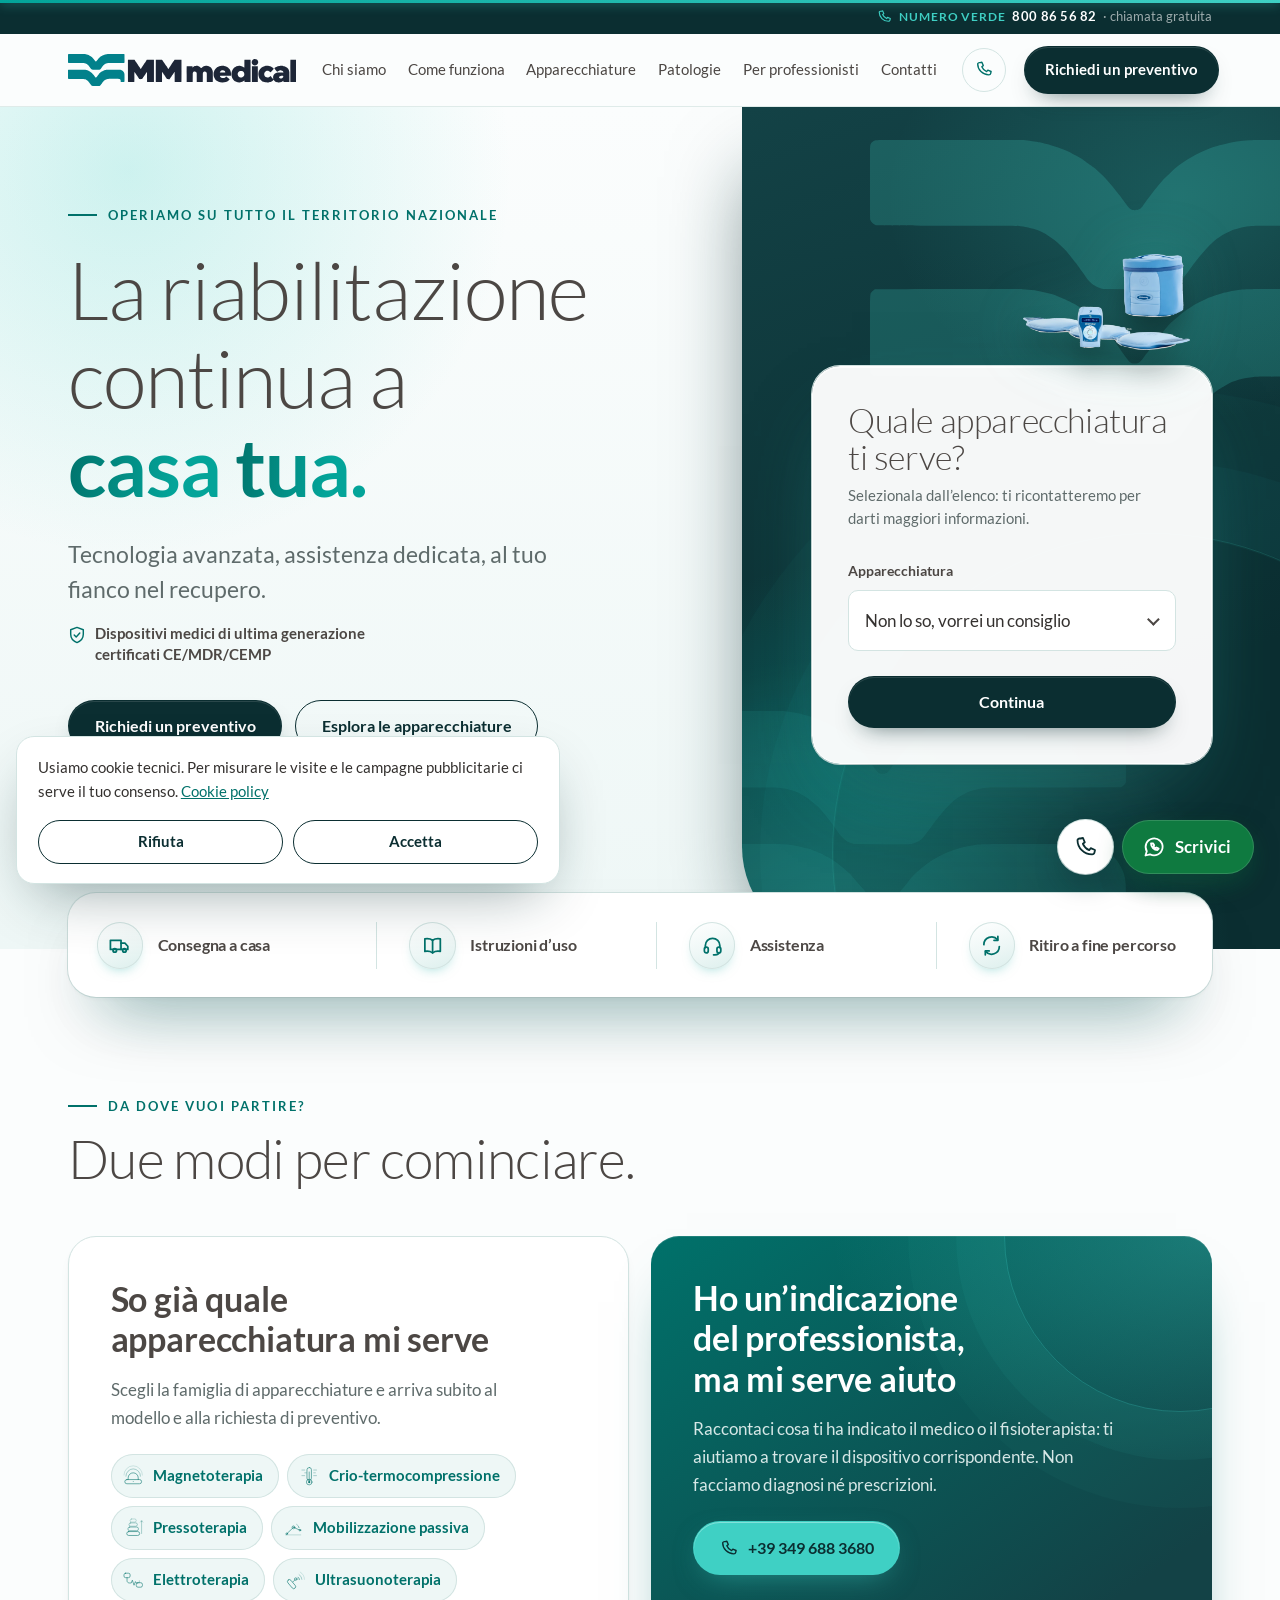
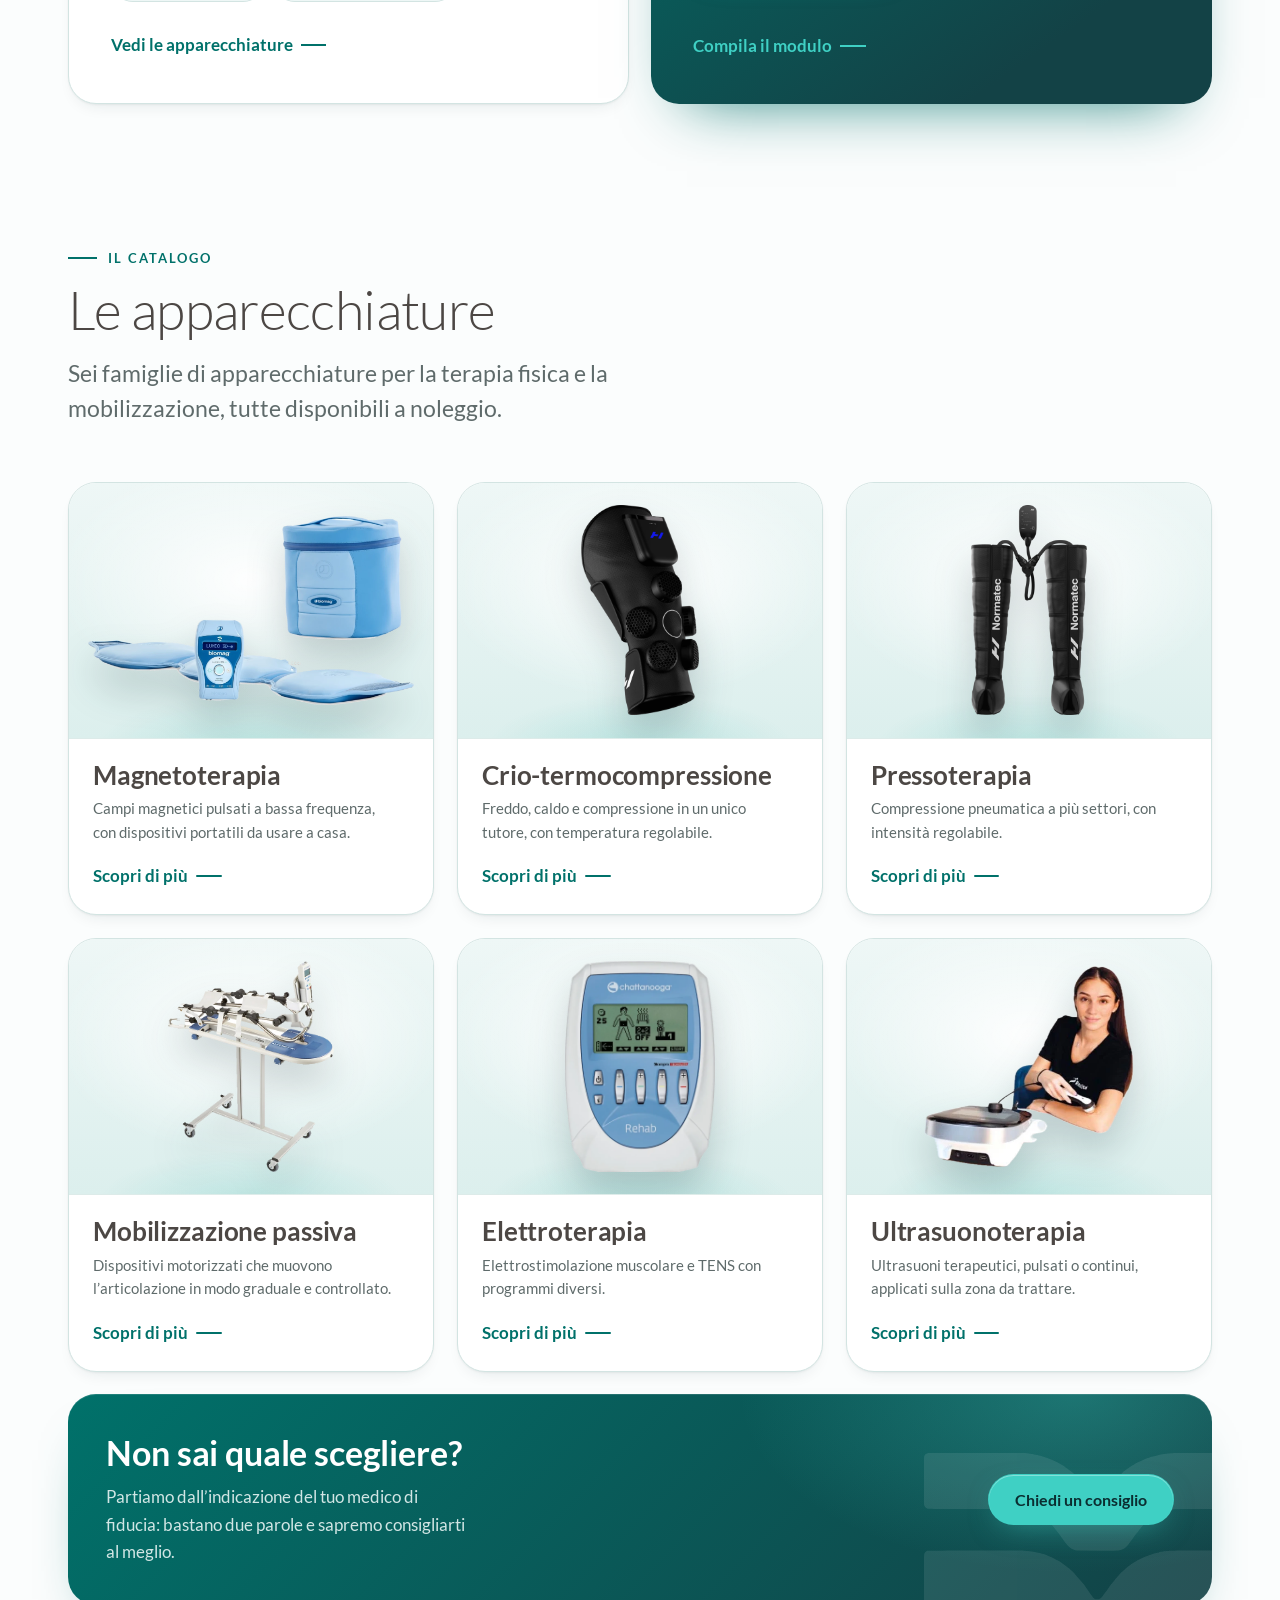
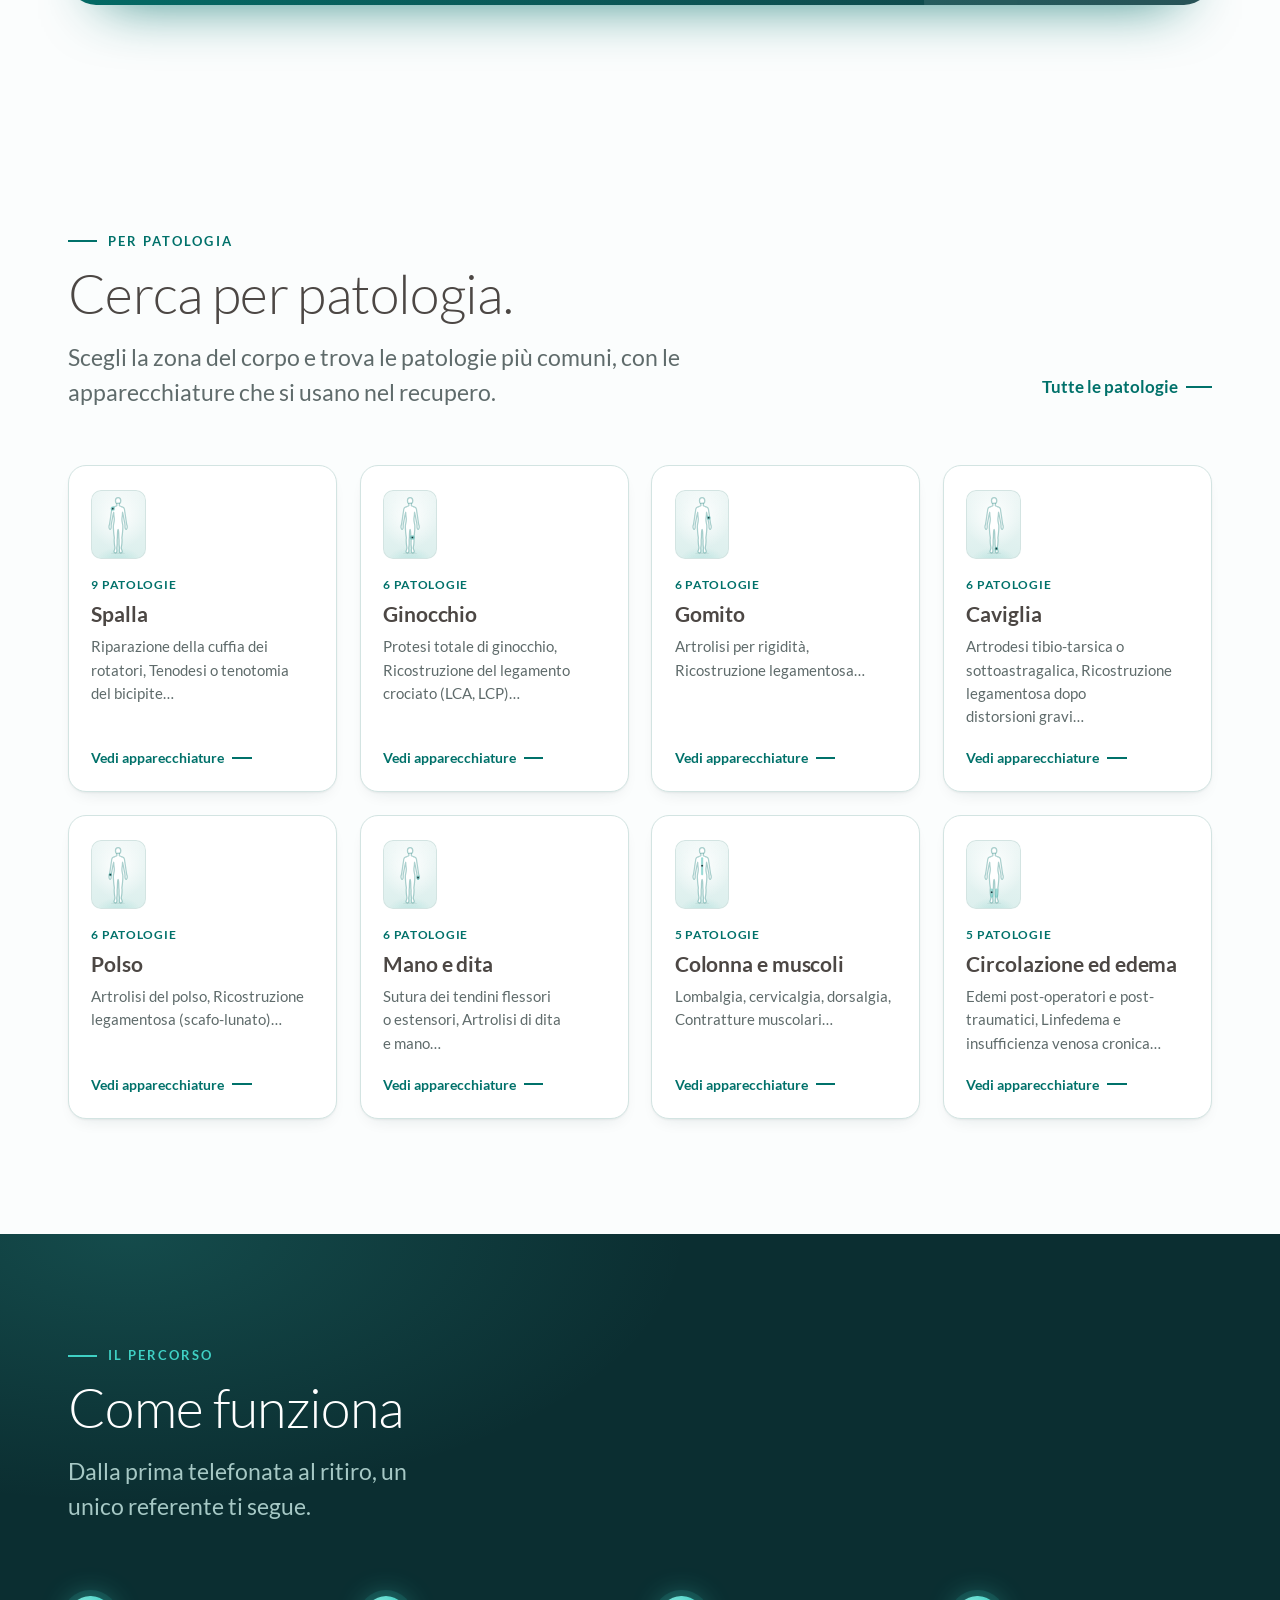
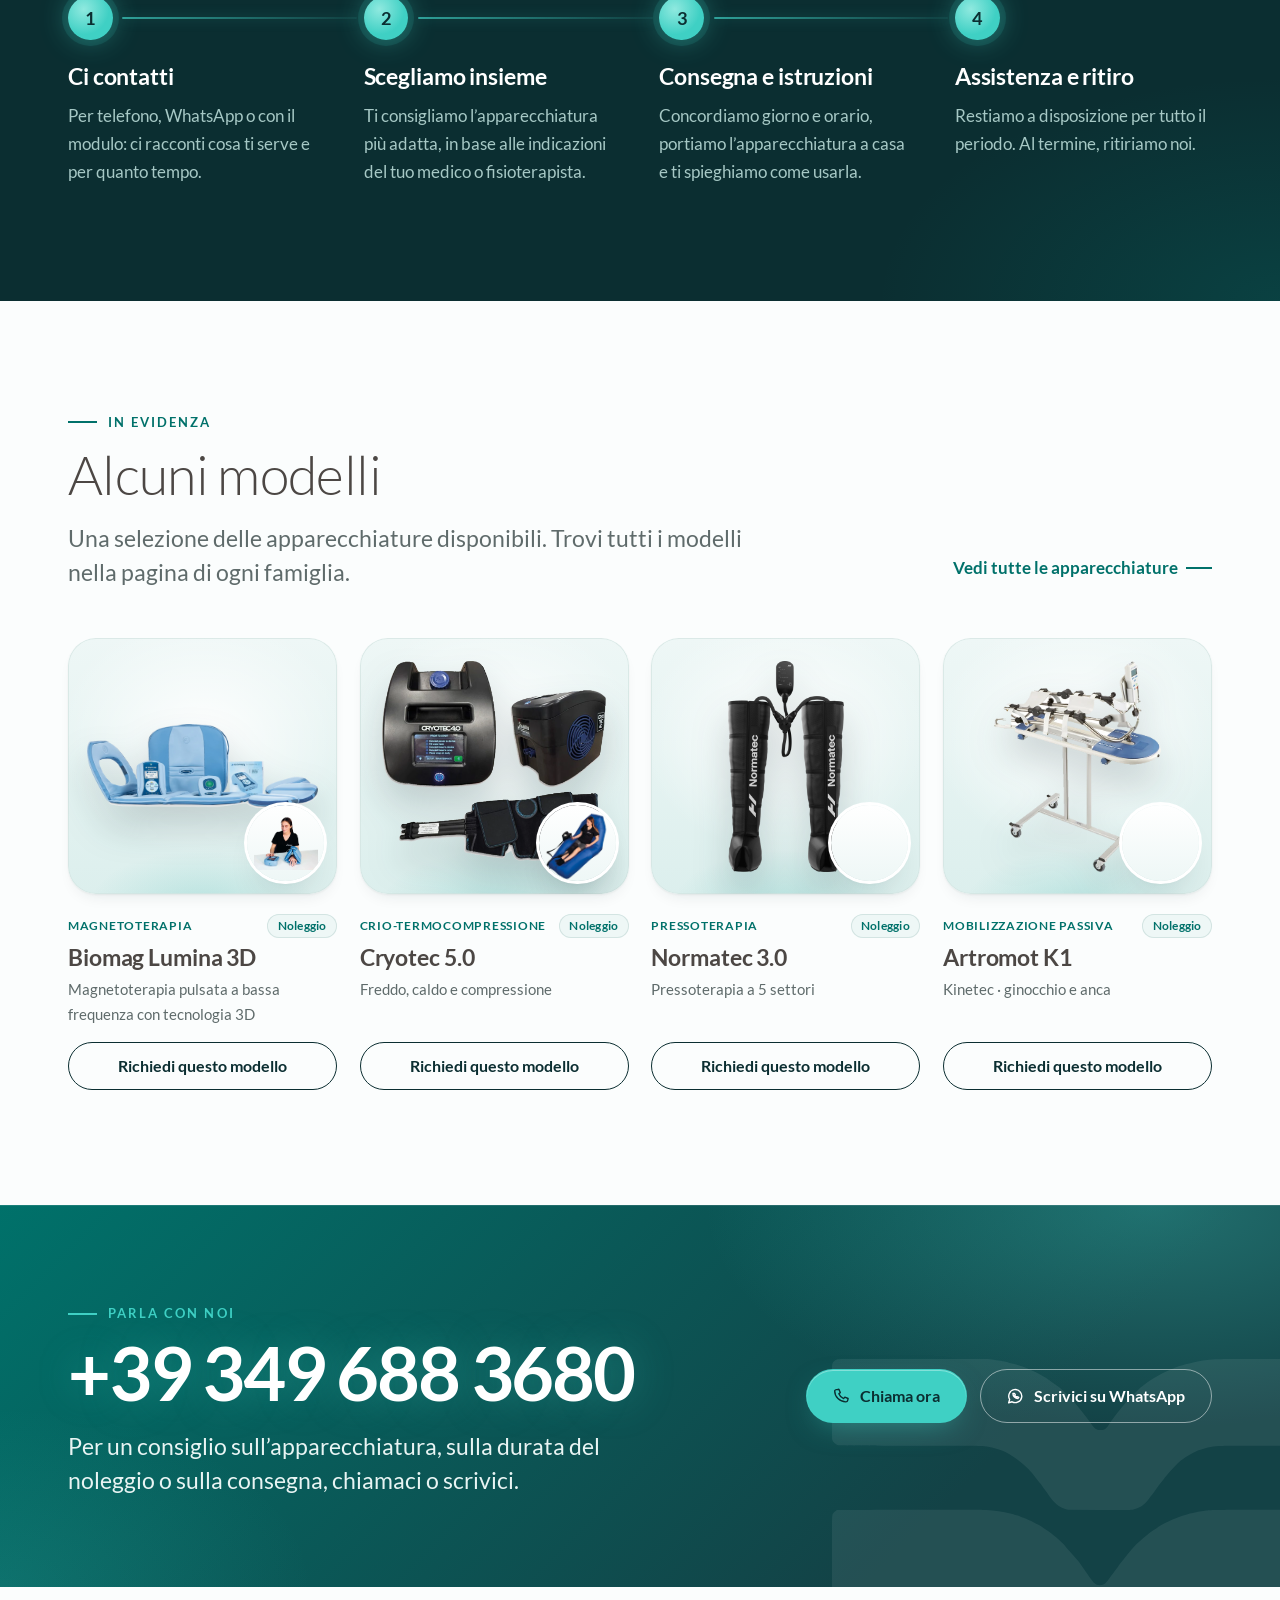
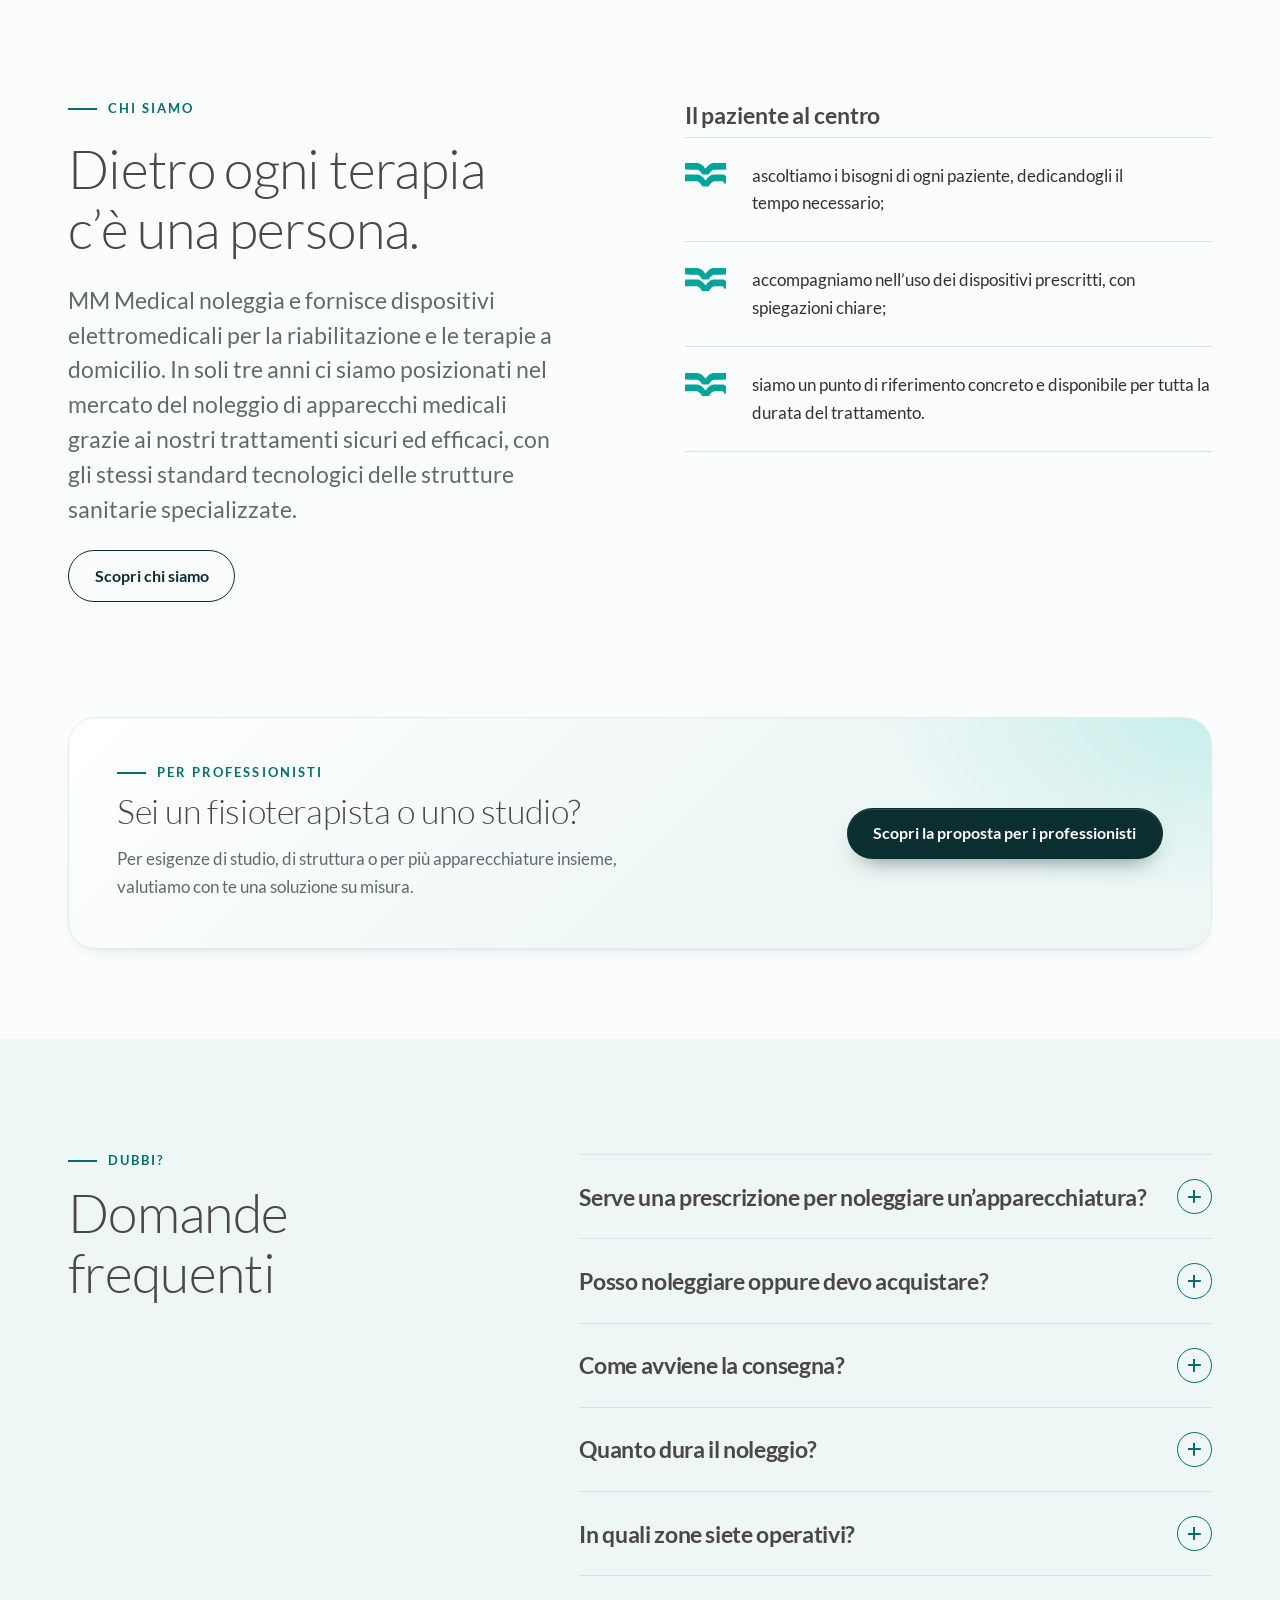
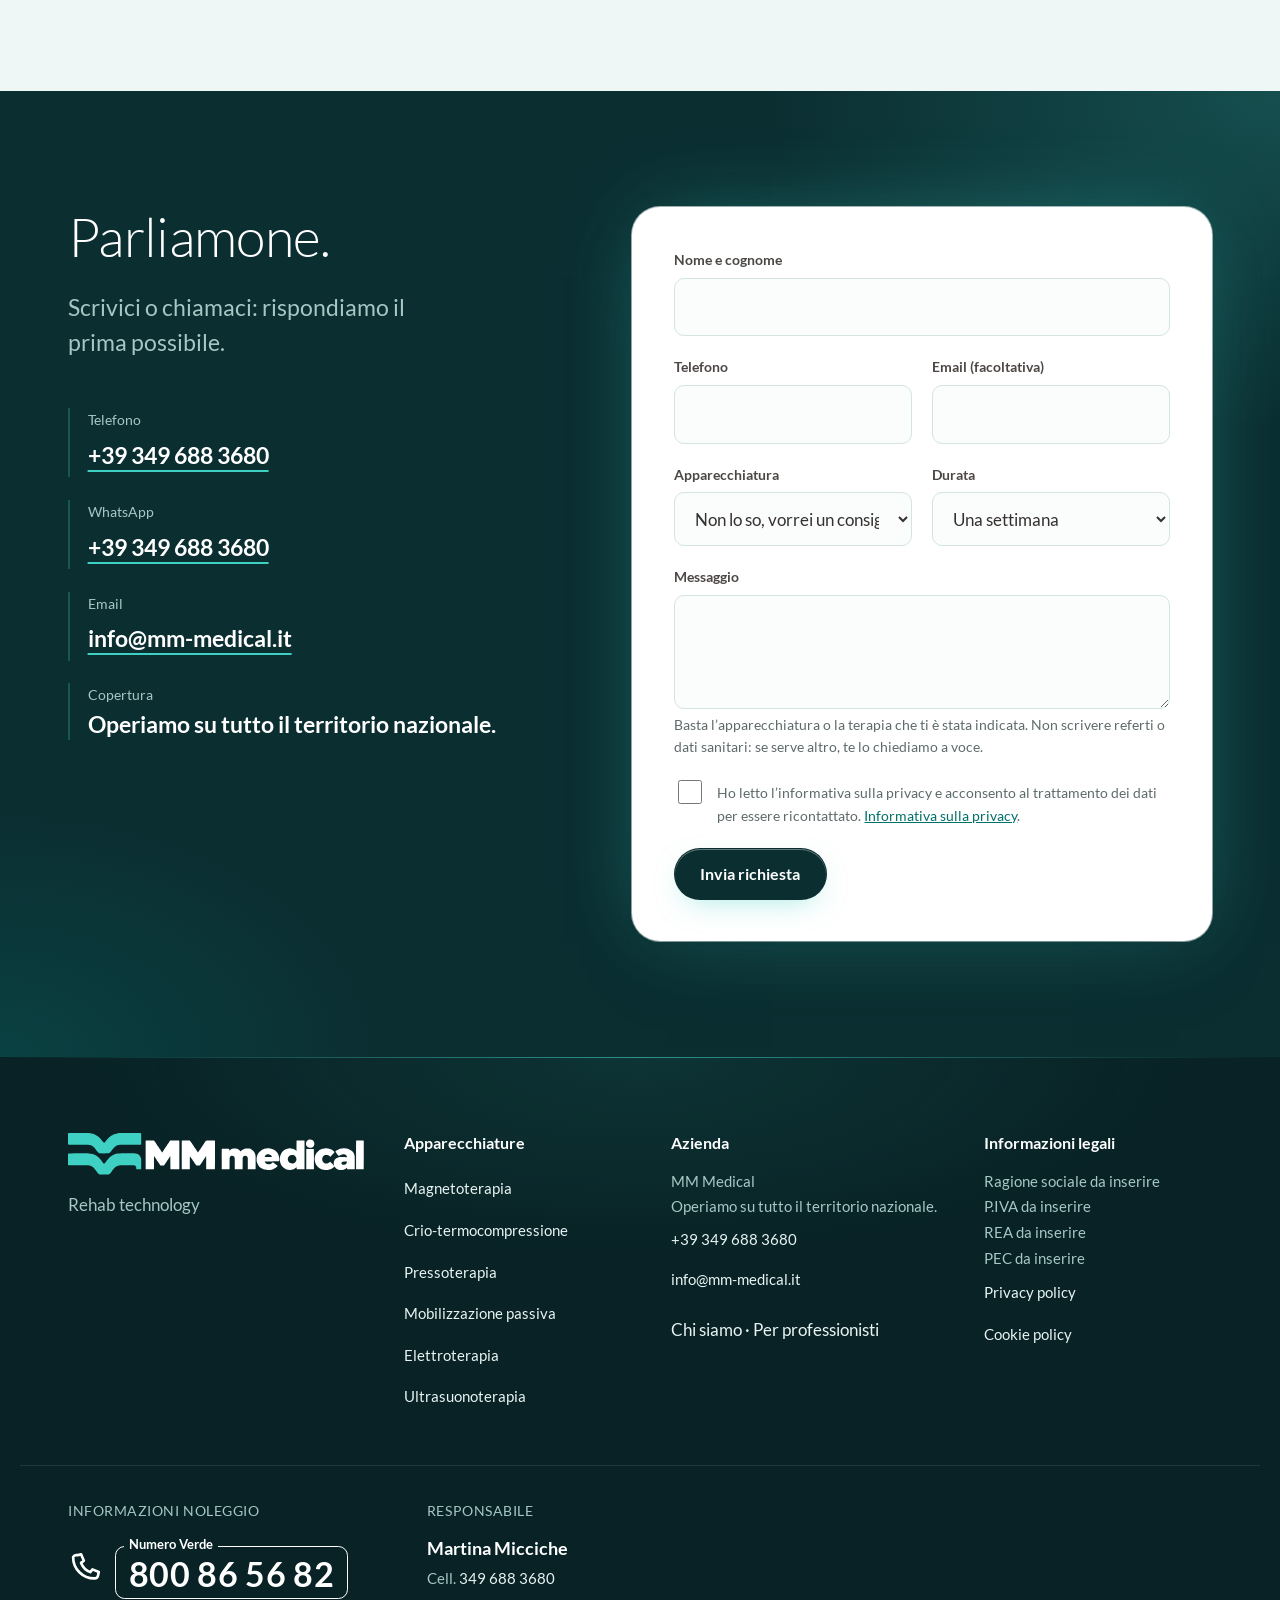
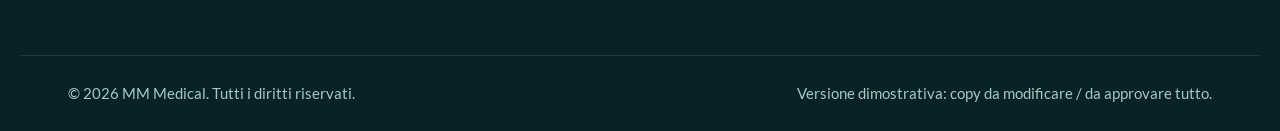
==== commit b8957790: "Demo update: hero copy, menu order, numero verde strip, no model counts, Lato font Co-Authored-By: C" ====
--- a/index.html
+++ b/index.html
@@ -1,4 +1,4 @@
-<!DOCTYPE html><html lang="it"><head><meta charset="utf-8"><meta name="robots" content="noindex, nofollow"><meta name="viewport" content="width=device-width, initial-scale=1"><title>MM Medical | Noleggio apparecchiature per la riabilitazione</title><meta name="description" content="Noleggio di apparecchiature per la terapia fisica e la mobilizzazione, con consegna, istruzioni d’uso e assistenza. Operiamo su tutto il territorio nazionale."><link rel="canonical" href="https://www.mmmedical.it/"><link rel="icon" href="/favicon.svg" type="image/svg+xml"><meta name="theme-color" content="#0b2e31"><script>document.documentElement.classList.add('js');</script><script>
+<!DOCTYPE html><html lang="it"><head><meta name="robots" content="noindex, nofollow"><meta charset="utf-8"><meta name="viewport" content="width=device-width, initial-scale=1"><title>MM Medical | Noleggio apparecchiature per la riabilitazione</title><meta name="description" content="Noleggio di apparecchiature per la terapia fisica e la mobilizzazione, con consegna, istruzioni d’uso e assistenza. Operiamo su tutto il territorio nazionale."><link rel="canonical" href="https://www.mmmedical.it/"><link rel="icon" href="/favicon.svg" type="image/svg+xml"><meta name="theme-color" content="#0b2e31"><script>document.documentElement.classList.add('js');</script><script>
         // Logo intro: home page only, once per browser session, never for deep links or reduced-motion users.
         // The class is set before first paint so there is no flash; the timeout is a failsafe if the intro script never runs.
         (function () {
@@ -31,5 +31,5 @@
           else if (!here && prev) name(photo(prev, true), prev);
         });
       })();
-    </script><link rel="alternate" hreflang="it" href="https://www.mmmedical.it/"><link rel="alternate" hreflang="x-default" href="https://www.mmmedical.it/"><meta property="og:type" content="website"><meta property="og:locale" content="it_IT"><meta property="og:site_name" content="MM Medical"><meta property="og:title" content="MM Medical | Noleggio apparecchiature per la riabilitazione"><meta property="og:description" content="Noleggio di apparecchiature per la terapia fisica e la mobilizzazione, con consegna, istruzioni d’uso e assistenza. Operiamo su tutto il territorio nazionale."><meta property="og:url" content="https://www.mmmedical.it/"><meta property="og:image" content="https://www.mmmedical.it/og.jpg"><meta property="og:image:width" content="1200"><meta property="og:image:height" content="630"><meta property="og:image:alt" content="MM Medical: noleggio di apparecchiature per la riabilitazione"><meta name="twitter:card" content="summary_large_image"><meta name="twitter:image" content="https://www.mmmedical.it/og.jpg"><script type="application/ld+json">{"@context":"https://schema.org","@type":"LocalBusiness","name":"MM Medical","url":"https://www.mmmedical.it","telephone":"+39 349 688 3680","email":"info@mm-medical.it","description":"Noleggio di apparecchiature per la terapia fisica e la mobilizzazione, con consegna, istruzioni d’uso e assistenza. Operiamo su tutto il territorio nazionale.","areaServed":{"@type":"Country","name":"Italia"}}</script><link rel="stylesheet" href="/_astro/Base.DUP2XybJ.css"><link rel="stylesheet" href="/_astro/index.4pR4x3VA.css"><style>.bodymap[data-astro-cid-vk6je62c]{width:100%;height:auto;display:block;overflow:visible}.ground[data-astro-cid-vk6je62c]{fill:#0b2e3114}.sil[data-astro-cid-vk6je62c],.head[data-astro-cid-vk6je62c]{fill:#fff;stroke:#00716a52;stroke-width:2px;stroke-linejoin:round;vector-effect:non-scaling-stroke}.spine[data-astro-cid-vk6je62c]{fill:none;stroke:#00716a2e;stroke-width:2px;stroke-dasharray:3 6;stroke-linecap:round}.zone[data-astro-cid-vk6je62c]{cursor:pointer;outline:none}.region[data-astro-cid-vk6je62c]{fill:var(--teal-glow);stroke:var(--teal-glow);opacity:0;transition:opacity .3s var(--ease)}.dot[data-astro-cid-vk6je62c]{fill:var(--teal);stroke:#fff;stroke-width:2.5px;transform-box:fill-box;transform-origin:50%;transition:transform .3s var(--ease), fill .3s}.pulse[data-astro-cid-vk6je62c]{fill:none;stroke:var(--teal);stroke-width:1.5px;opacity:0;transform-box:fill-box;transform-origin:50%}.hit[data-astro-cid-vk6je62c]{fill:#0000}.zone[data-astro-cid-vk6je62c].on .region[data-astro-cid-vk6je62c],.zone[data-astro-cid-vk6je62c]:hover .region[data-astro-cid-vk6je62c],.zone[data-astro-cid-vk6je62c]:focus-visible .region[data-astro-cid-vk6je62c]{opacity:.4}.zone[data-astro-cid-vk6je62c].on .dot[data-astro-cid-vk6je62c],.zone[data-astro-cid-vk6je62c]:hover .dot[data-astro-cid-vk6je62c],.zone[data-astro-cid-vk6je62c]:focus-visible .dot[data-astro-cid-vk6je62c]{fill:var(--ink);transform:scale(1.35)}.zone[data-astro-cid-vk6je62c]:focus-visible .hit[data-astro-cid-vk6je62c]{stroke:var(--teal-deep);stroke-width:2px;stroke-dasharray:4 4}.is-mini[data-astro-cid-vk6je62c] .sil[data-astro-cid-vk6je62c],.is-mini[data-astro-cid-vk6je62c] .head[data-astro-cid-vk6je62c]{stroke-width:1.25px}.is-mini[data-astro-cid-vk6je62c] .region[data-astro-cid-vk6je62c]{opacity:.85;fill:var(--teal);stroke:var(--teal)}.is-mini[data-astro-cid-vk6je62c] .dot[data-astro-cid-vk6je62c]{fill:var(--ink);stroke-width:1px;transform:scale(2.4)}.is-mini[data-astro-cid-vk6je62c] .spine[data-astro-cid-vk6je62c]{display:none}@media (prefers-reduced-motion:no-preference){.is-interactive[data-astro-cid-vk6je62c] .pulse[data-astro-cid-vk6je62c]{animation:bm-pulse 2.6s var(--ease) infinite}.is-interactive[data-astro-cid-vk6je62c] .zone[data-astro-cid-vk6je62c]:nth-of-type(2n) .pulse[data-astro-cid-vk6je62c]{animation-delay:.65s}.is-interactive[data-astro-cid-vk6je62c] .zone[data-astro-cid-vk6je62c]:nth-of-type(3n) .pulse[data-astro-cid-vk6je62c]{animation-delay:1.3s}.is-interactive[data-astro-cid-vk6je62c] .zone[data-astro-cid-vk6je62c]:hover .pulse[data-astro-cid-vk6je62c],.is-interactive[data-astro-cid-vk6je62c] .zone[data-astro-cid-vk6je62c].on .pulse[data-astro-cid-vk6je62c]{animation:none}}@keyframes bm-pulse{0%{opacity:.7;transform:scale(1)}70%,to{opacity:0;transform:scale(3)}}
-</style></head><body><div id="intro" aria-hidden="true"><div class="bg"></div><div class="stage"><div class="clip"><svg class="il" viewBox="99.5 168.3 1407.2 197.2" role="img" aria-label xmlns="http://www.w3.org/2000/svg"><path fill="var(--logo-mark, #02818B)" fill-rule="evenodd" d="M 103 168.5 c -1.67 0.67 -2.67 1.33 -3.17 2.67 -0.33 0.67 -0.33 1 -0.33 24.5 0 15.67 0 24 0.17 24.33 0.5 1.5 2 3 3.67 3.5 0.33 0.17 13.83 0.17 45.5 0.33 26.67 -0 45.83 -0 47 0.17 3.33 0.17 9 1.5 12.5 2.83 3.83 1.33 9.83 5.33 14.17 9.33 3 2.67 3.67 3.33 6.83 7.33 1.5 2 3 3.83 3.33 4.17 1 1.33 5.67 7.67 7.17 10 0.83 1.17 3.33 3.67 4.67 4.67 1.33 0.83 3.17 1.83 4.83 2.17 l 1.33 0.33 20.17 0.17 c 11.67 -0 20.67 -0 21.17 -0.17 4.17 -0.83 7.67 -3 10 -6.33 0.5 -0.67 1.17 -1.67 1.5 -2.17 0.33 -0.33 1.67 -2 2.83 -3.67 1.17 -1.67 2.5 -3.5 3 -4.17 0.67 -0.67 1.67 -2 2.33 -2.83 2.5 -3.33 7.5 -9 10 -11.17 3.17 -2.83 8.17 -5.83 12.5 -7.67 3.33 -1.33 8.67 -2.5 12.67 -2.83 1.5 -0.17 17.5 -0.17 49.67 -0.17 l 47.5 -0.17 0.83 -0.33 c 1.33 -0.67 1.83 -1.17 2.5 -2.33 l 0.5 -1 0 -23.17 c 0 -12.67 -0.17 -23.67 -0.17 -24.33 -0.17 -1.83 -0.67 -2.67 -2.17 -3.5 l -1 -0.67 -48 -0 c -29.33 -0 -49.17 -0 -51.17 0.17 -5.67 0.33 -10.67 1 -17 2.67 -6.5 1.5 -9.5 2.67 -16.5 6 -5.5 2.67 -12.67 7.5 -16.17 10.83 -0.33 0.5 -1.83 1.83 -3.33 3.33 -1.5 1.33 -3.5 3.33 -4.33 4.5 -2.83 3.17 -8.5 10.5 -11.33 14.67 -1.67 2.67 -3 3.33 -5.67 3.33 -2.17 -0 -3.33 -0.83 -5.33 -3.67 -3.33 -4.67 -3.67 -5.17 -6.83 -9 -1.33 -1.67 -2.67 -3.33 -3 -3.67 -2.5 -3.33 -7.83 -8.67 -11.5 -11.5 -0.33 -0.17 -1.17 -0.83 -1.83 -1.33 -0.67 -0.5 -2 -1.5 -2.83 -2 -0.83 -0.67 -2.17 -1.5 -3 -2.17 -1.67 -1 -4.5 -2.67 -6.33 -3.5 -0.67 -0.33 -2.5 -1.17 -3.83 -1.83 -3.33 -1.5 -6.83 -2.67 -10.33 -3.67 -0.83 -0.17 -2.17 -0.5 -3 -0.67 -1 -0.33 -2.33 -0.67 -3.17 -0.83 -0.83 -0.17 -2 -0.33 -2.33 -0.5 -0.33 -0 -2.5 -0.33 -4.67 -0.67 l -3.83 -0.5 -47.83 -0 c -38.83 -0 -47.83 -0 -48.33 0.17z M 117.17 265 l -14.5 -0 -0.83 0.67 c -0.5 0.33 -1.17 1 -1.33 1.33 -1 1.17 -1 -0.5 -1 26.17 0 27.67 -0.17 25.83 1.33 27.17 1.33 1.33 -3.33 1.17 47.33 1.33 32 -0 45.5 -0 46.83 0.17 3 0.33 8 1.33 10.67 2.33 2.5 0.83 6.67 2.83 7.83 3.67 2 1.5 3.83 2.67 5 3.5 3.5 2.5 4.83 3.67 7.67 7.33 1.17 1.5 3.67 4.5 5.17 6.33 1.67 2.17 4.5 6 5.67 8.17 0.5 0.83 1.5 2.17 2.33 3.17 0.67 1 1.67 2.33 2.17 3 1.5 2.33 3 3.5 5.83 5 2.33 1.17 1.83 1.17 22.67 1.17 19.67 -0 22.5 -0.17 24.17 -0.67 2.33 -0.67 5.67 -3.17 6.83 -5 1.17 -1.67 2.83 -4.17 4.33 -6.33 1.17 -1.5 2.5 -3.33 3 -4.17 2.83 -3.83 3.33 -4.67 4.5 -6.33 0.83 -1 2 -2.33 2.5 -3.17 0.67 -0.83 1.5 -1.83 1.83 -2.17 1.83 -2.5 5.67 -6 8.5 -7.83 0.83 -0.5 1.67 -1 1.83 -1.17 0.17 -0.17 0.83 -0.5 1.5 -0.83 0.5 -0.33 1.17 -0.67 1.67 -1 3.33 -2.33 11.17 -4.5 17.5 -5 4.33 -0.33 60.83 -0.33 64.83 -0 3.5 0.33 4.67 0.67 7 2.67 1.83 1.67 2.83 3.17 3.33 4.67 0.67 1.83 0.83 3 0.83 7 0 3.17 0 3.5 0.33 3.83 l 0.33 0.33 10.67 0.17 c 11.5 -0 11.67 -0 12.17 -0.83 0.17 -0.5 0.33 -42.33 0 -45.67 -0.33 -5 -1 -7.67 -3.17 -11.83 -3.83 -7.67 -8.5 -11.83 -18 -15.5 -2 -0.83 -5.33 -1.5 -9 -1.67 -3.17 -0.17 -60.83 -0.17 -70.17 -0 -3.83 -0 -7.33 0.17 -7.67 0.33 -0.5 -0 -2 0.33 -3.5 0.5 -1.33 0.17 -3.33 0.5 -4.17 0.83 -0.83 0.17 -2 0.5 -2.33 0.5 -2 0.33 -9 2.67 -12 4 -6 2.83 -7.33 3.5 -10 5.33 -4.5 2.83 -5.5 3.67 -10.33 7.83 -3.33 2.83 -3.67 3.17 -7.67 8 -0.83 1 -2.17 2.67 -3.17 4 -1 1.17 -2.5 3 -3.33 4.17 -0.67 1.17 -1.83 2.67 -2.17 3.17 -0.5 0.67 -1.67 2.33 -2.67 3.5 -3.67 5.33 -4.33 6 -7.33 6 -1.5 -0 -2.5 -0.33 -3.33 -1.17 -1.33 -1.33 -4.5 -5.83 -7.83 -10.67 -1.17 -1.83 -2.33 -3.5 -3.5 -4.67 -1.67 -1.83 -4.67 -5.33 -7.17 -8.17 -1 -1.5 -1.67 -2 -3.5 -3.67 -0.83 -0.67 -2 -1.67 -2.67 -2.33 -3.33 -2.83 -9.67 -7.33 -12 -8.33 -0.33 -0.17 -1.17 -0.5 -1.83 -1 -1.5 -0.83 -5.17 -2.5 -7 -3.17 -0.83 -0.33 -2.17 -0.83 -2.83 -1.17 -0.83 -0.33 -2.17 -0.67 -3 -0.83 -0.83 -0.17 -2 -0.5 -2.67 -0.67 -4.67 -1.33 -10.17 -2.17 -15.33 -2.33 -3.5 -0.17 -53.17 -0.17 -81.17 -0z"></path><path fill="var(--logo-word, #1D2637)" fill-rule="evenodd" d="M 1249 199.17 c -3.5 0.33 -8.17 2.5 -10.5 4.67 -1.5 1.33 -4 4.5 -4.67 5.83 -2 4 -2.67 8.83 -1.83 14 0.83 4.17 3.5 8.33 7.17 11.17 3.83 2.83 7 3.67 12.5 3.67 7.17 -0 12.67 -2.67 16.33 -8 1.5 -2.5 2.83 -5.67 3.17 -7.83 0.17 -0.5 0.17 -1.67 0.33 -2.33 0.83 -6 -3 -14.33 -8.17 -17.67 -4.33 -2.67 -9.5 -4 -14.33 -3.5z M 469.33 204.33 l -0.5 0.5 0 67.5 0.17 67.33 0.33 0.33 c 0.17 0.17 0.83 0.33 2.67 0.33 2.83 0.17 35.5 0.17 35.83 -0 0.83 -0.17 0.83 0.83 0.83 -30.83 0 -28.17 0 -30 0.33 -30.33 0.33 -0.5 0.67 -0.33 1.5 1.17 0.33 0.67 1.33 2 2.17 3.33 2.17 2.67 2.67 3.5 5.33 7.33 1 1.67 2.17 3.5 2.5 4 2 3.17 5.5 8.33 6.83 10.17 0.83 1.33 1.83 2.83 2.5 3.5 0.5 0.83 2.67 4 4.67 7 2.17 3.17 4 6 4.33 6.33 0.33 0.33 1 0.67 1.67 0.83 0.83 0.33 1.17 0.33 7.33 0.33 5.67 -0 6.5 -0 7.17 -0.33 0.67 -0.33 2 -1.67 3 -3.17 0.5 -0.5 1.67 -2.5 3 -4.17 1.17 -1.83 2.67 -4 3.33 -5 1.67 -2.5 3.5 -5.17 4.17 -6.33 0.83 -1.33 4.5 -6.67 5.83 -8.67 0.67 -0.83 1.5 -2 1.83 -2.67 0.83 -1 3.17 -4.67 4.83 -7.33 1.83 -2.67 4.33 -6.33 4.67 -6.5 0.83 -0.5 0.83 -1.83 0.83 30.33 0.17 21.5 0.17 30.17 0.33 30.5 0.17 0.17 0.33 0.33 0.67 0.5 0.17 -0 9.5 -0 20.67 -0 l 20.17 -0 0.33 -0.33 0.5 -0.33 0 -67.5 0 -67.33 -0.5 -0.5 -0.5 -0.33 -20.83 -0 c -14.33 -0 -21 -0 -21.33 0.17 -0.83 0.33 -1.67 1.67 -7.17 9.67 -1.5 2.17 -3.83 5.67 -5.33 7.67 -1.33 2.17 -2.67 4.17 -3 4.5 -0.67 1.17 -2.33 3.67 -2.83 4.67 -0.33 0.5 -0.83 1.33 -1.33 1.83 -5.17 7.5 -8 12 -9.83 14.83 -1 1.5 -2.5 4 -3.5 5.33 -1 1.5 -2.33 3.67 -3 4.67 -1.5 2.33 -2 2.83 -2.5 2.83 -0.33 -0 -2 -2.33 -4.17 -5.83 -0.33 -0.67 -1.5 -2.33 -2.5 -3.67 -1 -1.33 -2.33 -3.5 -3.33 -4.83 -0.83 -1.33 -2.5 -3.83 -3.67 -5.67 -1.17 -1.67 -2.67 -4 -3.5 -5.17 -5.83 -8.67 -9.5 -14.17 -12.67 -18.83 -1 -1.5 -2.67 -3.83 -3.67 -5.33 -3.67 -5.33 -4.33 -6.17 -4.83 -6.5 l -0.5 -0.33 -19.5 -0 -19.5 -0 -0.33 0.33z M 1187.33 204.17 c -0.33 0.17 -0.5 0.33 -0.5 0.5 -0.17 -0 -0.17 11 -0.33 24.17 0 17.83 -0.17 24.17 -0.17 24.17 -0.5 0.33 -0.67 0.17 -1.83 -0.83 -1.5 -1.33 -4 -3.33 -5.5 -4 -0.5 -0.33 -1.67 -1 -2.33 -1.33 -2 -1.33 -5.83 -3 -7.67 -3.67 -2.17 -0.67 -8 -1.83 -10.33 -2 -3.17 -0.33 -6.5 -0 -10.5 0.67 -6.33 1 -7.67 1.33 -12.83 3.67 -2 1 -7.17 4 -8.33 4.83 -4.17 3.33 -7.5 6.83 -11.17 11.5 -2.5 3.33 -6 11.5 -7.33 17.5 -2.5 10.33 -2.17 19.33 1.33 31.67 0.33 1.33 1.83 4.5 3.33 7.67 0.83 1.67 1.33 2.33 4 6.17 4.5 6.33 11.5 11.83 19 15 7.17 3 12.33 4 20.33 3.83 8.83 -0.33 15.33 -2.33 22.5 -7 1.17 -0.83 4.67 -3.67 5.83 -4.67 1.83 -1.83 2 -1.5 2.5 5 0.17 2.83 0.33 3.33 1 3.67 0.17 0.17 4.83 0.17 17.83 0.17 l 17.67 -0 0.33 -0.33 0.5 -0.5 0 -67.5 0 -67.5 -0.33 -0.5 -0.5 -0.33 -17.67 -0 c -9.83 -0 -17.83 -0 -18 -0 -0.33 -0.17 -0.67 -0 -0.83 -0z m -17.17 68.83 c 1.33 0.17 2.83 0.5 3.33 0.67 0.5 0.33 1.17 0.5 1.5 0.5 0.83 0.17 3.67 2.5 5.33 4.17 5.17 5.17 7.17 12.83 5 20.17 -1.17 3.33 -2 5.17 -3.83 7.17 -2.17 2.33 -4.33 3.83 -7.83 5.67 -4.67 2.17 -11 2.17 -16.33 -0.17 -2 -0.83 -5 -2.83 -6.5 -4.5 -2.5 -2.67 -3.83 -5 -5.17 -9.83 l -0.5 -1.83 0 -3.33 0.17 -3.5 0.67 -1.67 c 0.33 -1 1 -2.33 1.33 -3 0.5 -0.67 1.17 -1.83 1.5 -2.5 1.17 -2.17 4.5 -5.17 7 -6.5 3.67 -1.83 9.5 -2.5 14.33 -1.5z M 641 204.5 l -0.33 0.33 -0.17 67.33 0 67.33 0.5 0.5 0.33 0.33 9.5 -0 c 5.17 -0 13.5 -0 18.5 0.17 8.67 -0 9 -0 9.33 -0.33 l 0.33 -0.33 0 -29 c 0.17 -15.83 0.17 -29.5 0.33 -30.17 0.17 -2.33 0.5 -2 3.33 2.33 3 4.17 4 5.83 5.5 7.83 0.83 1 2.5 3.67 4 5.67 1.33 2 3 4.5 3.67 5.5 0.67 1 1.83 2.5 2.33 3.33 0.67 1 1.33 2.17 1.67 2.5 0.33 0.5 2.33 3.5 4.33 6.5 4.67 6.83 5.17 7.5 6.17 8.17 1 0.67 1.5 0.67 8.17 0.67 6.5 -0.17 6.5 -0.17 8.17 -1.5 1.17 -1.17 6.17 -8.17 7 -10 0.33 -0.33 1.17 -1.67 2 -3 0.83 -1.17 2.17 -3.17 3.17 -4.5 0.83 -1.33 2.17 -3.17 2.67 -4.17 1.67 -2.17 4.5 -6.33 5.5 -8.17 2.17 -3.5 2.5 -4 3.33 -5.17 0.5 -0.5 1.17 -1.5 1.5 -2 0.5 -0.5 1.5 -2 2.33 -3.17 1.67 -2.5 2.17 -2.83 2.5 -2.17 0.17 0.5 0.33 15.17 0.17 44.83 0 10.5 0 15.5 0.17 15.67 0.17 0.17 0.5 0.33 0.83 0.5 0.67 0.17 40 0.17 40.33 -0 0.83 -0.17 0.83 3.67 0.83 -67.83 0 -48.5 0 -67.17 -0.17 -67.5 -0.17 -0.33 -0.33 -0.5 -0.5 -0.67 -0.33 -0.17 -37.5 -0.17 -40.17 -0 -2.17 0.17 -2.67 0.33 -3.83 2.17 -2.17 3.5 -3.67 5.67 -4.67 7.17 -1.17 1.33 -2.67 3.5 -4.17 6.17 -0.33 0.67 -1.33 2.17 -2.17 3.17 -1.83 2.67 -4.5 6.67 -6.67 9.83 -0.83 1.33 -1.83 3 -2.33 3.5 -0.33 0.67 -1.5 2.33 -2.33 3.67 -1.67 2.5 -2.67 3.83 -6 8.67 -1.17 1.67 -2.67 4 -3.5 5.17 -4 6.33 -4.33 6.83 -5.17 6.33 0 -0.17 -0.67 -0.83 -1.17 -1.67 -0.5 -0.83 -1.17 -2.17 -1.67 -2.83 -1.5 -2.33 -5.33 -7.83 -8.5 -12.83 -1.83 -2.5 -4 -5.67 -5 -7.17 -1.67 -2.5 -2.5 -3.67 -4 -6.33 -0.5 -0.67 -1.33 -2 -2 -2.83 -0.67 -0.83 -1.5 -2 -2 -2.5 -1.83 -2.67 -5 -7.33 -7.83 -11.5 -3 -4.83 -4.67 -7 -5.33 -7.5 -0.67 -0.67 -3.67 -0.83 -21.67 -0.83 -16.33 -0 -16.83 -0 -17.17 0.33z M 1470.17 204.67 c -0.17 0.33 -0.33 3.67 -0.33 67.5 0 36.83 0 67.33 0.17 67.67 0 0.33 0.17 0.5 0.33 0.67 0.33 0.17 5.17 0.17 17.67 0.17 17.33 -0 17.33 -0 17.83 -0.33 0.17 -0.17 0.5 -0.5 0.5 -0.67 0.17 -0.33 0.17 -24.33 0.17 -53.5 0 -29.17 0 -55.83 0 -59.33 0.17 -3.5 0.17 -9.67 0 -14 l 0 -7.67 -0.5 -0.5 -0.5 -0.5 -17.5 -0 -17.5 -0 -0.33 0.5z M 1045.83 241.17 c -0.33 -0 -1.5 0.17 -2.67 0.33 -1.33 0.17 -2.67 0.33 -3.17 0.5 -1.17 -0 -6.33 1.33 -8 1.83 -10 3.33 -18.17 9 -24.5 17 -3.67 4.5 -7 10.67 -8.5 16.17 -0.33 1 -0.67 2.17 -0.83 2.83 -0.33 1.33 -1.17 5.17 -1.33 7 -0.5 4.17 0 14 0.67 17 0.17 0.33 0.33 1.17 0.5 1.67 0 0.67 0.5 2 0.83 3.17 0.5 1.17 1 2.67 1.17 3.17 1 3 3.17 7 6.33 11.33 3.83 5.33 5.17 6.67 10.17 10.5 4 2.83 6.5 4.33 11 6 7.83 3.33 14.33 4.5 24.5 4.33 7.83 -0 12.67 -0.67 20.33 -2.83 2.33 -0.67 6.83 -2.67 9.33 -4 1.33 -0.83 6 -3.83 7.17 -4.83 2.67 -2.17 7.5 -7.17 7.5 -7.67 0 -0.5 -1.33 -1.83 -4.67 -4.33 -1.5 -1.17 -3 -2.33 -3.33 -2.67 -0.5 -0.33 -1.17 -1 -1.67 -1.33 -0.67 -0.33 -1.5 -1 -2.17 -1.5 -6.33 -4.83 -9.83 -7.5 -10.5 -7.5 -0.17 -0 -1.17 0.83 -2.67 2.33 -4.33 4.17 -7 5.67 -12.5 6.5 -4 0.67 -8 0.33 -11.83 -0.67 -4.67 -1.33 -9.67 -5.67 -11.17 -9.5 -0.17 -0.67 -0.5 -1.33 -0.5 -1.5 -0.33 -0.67 0.17 -1.17 0.83 -1.33 0.33 -0.17 14.17 -0.17 30.83 -0.17 32.5 -0 35.83 -0 36.17 -0.17 0.5 -0.17 0.67 -1 1 -4.17 0.67 -6.33 0 -15.83 -1.67 -20.83 -0.17 -0.83 -0.83 -2.5 -1.17 -3.67 -1 -3.17 -1.67 -4.67 -3.67 -8.33 -1.5 -2.5 -2.67 -4.17 -4.17 -6 -0.83 -0.83 -1.83 -2.17 -2.5 -2.83 -2.83 -3.5 -7.67 -7 -14 -10.17 -4.17 -2.17 -10.83 -4.33 -15.17 -5 -1 -0 -2.33 -0.33 -3 -0.5 -1 -0.17 -11.33 -0.5 -13 -0.17z m 8.5 27.67 c 4.67 0.67 8.5 2.5 10.83 4.83 1.33 1.5 2.17 2.67 3.17 5.33 1 2.33 0.83 2.83 -0.5 3.17 -1.17 0.17 -31.5 0.17 -32 -0.17 -0.5 -0.33 -0.5 -0.67 0 -2.33 0.67 -2.17 1.83 -4.33 3.33 -5.67 2.83 -2.83 6.5 -4.67 10.33 -5.17 2.33 -0.33 2.5 -0.33 4.83 -0z M 1322 241.17 c -2 0.17 -5.5 0.67 -8.67 1.5 -1 0.17 -2.33 0.5 -2.67 0.5 -2.5 0.5 -5.83 1.83 -9.5 3.67 -4.33 2.17 -7.17 3.83 -8.5 5.17 -0.67 0.67 -2 1.67 -2.83 2.33 -2 1.67 -3.83 3.67 -7.5 8 -1 1.33 -2.5 3.83 -4 6.83 -0.5 1.33 -1.17 2.5 -1.17 2.5 -0.5 0.67 -2.5 6.33 -2.83 8.17 -1.17 6.17 -1.5 9 -1.5 13 0.17 7.83 1.67 14.33 4.67 21.17 1.17 2.67 1.33 3.17 2.5 5 3.83 6.17 8.5 11.33 14 15.17 3.33 2.17 4 2.67 10.67 5.83 2.5 1.17 6 2.17 11 3 7.5 1.33 18.67 1.17 24 -0.5 0.67 -0.17 2.33 -0.67 3.83 -1 3.17 -0.83 4.67 -1.33 7.83 -2.83 6 -3 10.83 -6.5 14.33 -10.5 0.67 -1 1 -0.83 2.17 0.83 1.33 2 3 3.83 5.17 5.83 2.33 2.17 3 2.67 5.5 4 2.67 1.5 3.17 1.83 5 2.33 5.5 2 8.67 2.5 15.33 2.5 5.83 -0 9.67 -0.67 14.83 -2.33 0.83 -0.33 1.5 -0.5 1.67 -0.5 0.33 -0 3.83 -1.83 5 -2.67 1.33 -0.83 2.33 -1.67 4.33 -3.5 1.33 -1.17 1.5 -1.33 2 -1 0.33 0.17 0.5 1.83 0.5 4.33 0 2 0.17 2.5 1 2.67 0.5 0.17 34.5 0.17 35 -0.17 0.5 -0 0.67 -0.83 0.5 -1.83 0 -0.33 0 -13.67 0 -29.33 l -0.17 -28.67 -0.33 -2.5 c -0.33 -1.5 -0.67 -3.17 -0.83 -3.83 -0.67 -2.33 -1.33 -5 -1.33 -5.17 0 -0.17 -0.33 -0.83 -0.67 -1.5 -0.33 -0.83 -0.67 -1.83 -0.83 -2.17 -1.17 -2.33 -3.17 -6 -4.33 -7.67 -1 -1.17 -3 -3.17 -4.83 -4.67 -5 -4.17 -10.17 -6.83 -17.67 -9.5 -1.5 -0.5 -6.5 -1.5 -8.67 -1.83 -0.83 -0.17 -2.33 -0.33 -3.17 -0.5 -3.83 -0.5 -13 -0.33 -17 0.17 -0.83 0.17 -1.83 0.33 -2.5 0.5 -1 -0 -3.67 0.67 -6.33 1.33 -0.67 0.17 -1.67 0.5 -2.33 0.67 -0.5 -0 -1.5 0.33 -2.17 0.67 -0.67 0.33 -1.33 0.5 -1.5 0.5 -0.33 -0 -4.67 2 -7.67 3.67 -3.17 1.5 -6.83 4 -9 6 -1.33 1.33 -1.33 1.17 2.17 6.17 0.67 1.17 1.67 2.33 2 2.83 1.5 2.17 4.67 6.33 7.17 9.33 0.67 0.83 1.5 1.83 1.83 2.17 1 1.5 2.17 2.5 2.83 2.5 0.5 -0 1.83 -0.83 3.33 -2.33 2.67 -2.33 7 -4.5 11.67 -5.67 2.17 -0.5 2.5 -0.5 5.5 -0.67 2.67 -0 3.67 -0 4.83 0.17 4.83 1 7.67 2.33 10.33 5.33 1 1 1.83 3 2 5.17 0.67 3.67 0.5 4 -1.67 3.67 -0.83 -0 -3.33 -0.33 -5.67 -0.5 -2.33 -0.17 -5.33 -0.5 -6.5 -0.67 -5.83 -0.5 -16.67 -0.33 -21 0.33 -1.33 0.33 -2.83 0.67 -3.33 0.83 -0.5 0.17 -1.67 0.5 -2.33 0.67 -3 1 -4.83 1.67 -7.33 3.17 -4.5 2.33 -8.83 6.67 -11 10.33 -3 5.5 -3.83 8.83 -3.67 15 0 4.33 0.33 6.67 1.17 9.17 0.83 2.67 0.33 2.67 -2 -0.17 -0.83 -0.67 -1.5 -1.67 -1.83 -1.83 -0.5 -0.5 -1.5 -1.67 -3.17 -3.83 -4.83 -6 -10.17 -11.67 -10.83 -11.67 -0.33 -0 -0.83 0.5 -1.67 1.33 -0.67 0.67 -2 1.83 -2.83 2.33 -0.83 0.5 -1.83 1.33 -2.17 1.67 -1.67 1.17 -4.17 2.33 -6.33 3 -2 0.33 -2.33 0.33 -5 0.33 -4.33 -0 -7.17 -0.67 -10.17 -2.5 -5 -2.83 -7.17 -5.5 -9 -11.17 -1.33 -4.33 -1.33 -9.33 0.17 -14 1.5 -4.5 5.17 -9.17 9.17 -11.17 5.5 -2.83 13.5 -2.83 19.17 0.17 2.5 1.17 4 2.33 6.5 4.83 1.17 1.17 2.17 2.17 2.33 2.17 0.33 -0 1.67 -1.33 4.17 -4 1.17 -1.33 3.17 -3.33 4.33 -4.67 1.17 -1.17 2.67 -2.5 3.33 -3.17 1.17 -1.17 3.17 -3.5 5.33 -6.17 0.67 -0.67 1.67 -1.83 2.17 -2.33 0.83 -0.67 1.17 -1.17 1.17 -1.33 0 -0.67 -0.83 -1.83 -2.67 -3.67 -3.5 -3.5 -6.33 -5.5 -10.83 -8 -0.33 -0.33 -1.17 -0.67 -1.67 -1 -1.67 -1 -4.5 -2.17 -7 -3 -0.33 -0 -1 -0.33 -1.33 -0.5 -0.83 -0.33 -6.17 -1.5 -7.67 -1.67 -0.83 -0.17 -2.17 -0.33 -3.17 -0.5 -2.17 -0.17 -8.33 -0.33 -11.17 -0.17z m 103.83 62.17 c 0.5 0.5 0.5 1 0.33 3.17 -0.33 3.83 -1.17 5.67 -3.83 8.5 -2.17 2.5 -4.83 3.67 -8.67 4.17 -5.33 0.83 -8.83 -0.17 -11.17 -2.67 -2.17 -2.17 -2.67 -4.67 -1.67 -7.17 1.17 -3.67 4.67 -5.67 10.33 -6.17 3 -0.17 14.17 -0 14.67 0.17z M 886.5 241.67 c -1.17 0.17 -2.67 0.5 -3.33 0.67 -0.67 0.17 -1.83 0.5 -2.5 0.67 -1.83 0.5 -4.33 2 -8 4.5 -1 0.67 -2.83 2.33 -3.83 3.33 -0.67 0.83 -1.5 1 -1.5 0.33 -0.17 -0.67 -0.5 -4.5 -0.5 -5.67 0 -1.17 -0.17 -1.5 -1.17 -1.67 -0.83 -0.17 -33.33 -0.5 -34 -0.33 -0.33 0.17 -0.5 0.33 -0.67 0.67 -0.17 0.33 -0.17 12.5 -0.17 48.17 0 46.5 0.17 47.67 0.33 48 l 0.33 0.33 17.83 -0 c 10.33 -0 17.83 -0 18 -0.17 0.33 -0 0.5 -0.33 0.67 -0.5 0 -0.17 0.17 -11.67 0.17 -26.33 l 0.17 -26 0.33 -1.67 c 1.17 -4.67 3.5 -7.67 7.33 -9.33 4.33 -2 9.67 -0.83 13 2.67 1.67 1.67 2.5 3.67 3.17 6.67 l 0.5 2.33 0.17 25.83 c 0 24.5 0 25.83 0.33 26.17 l 0.33 0.33 18 0.17 18.17 -0 0.33 -0.5 c 0.33 -0.33 0.33 -0.33 0.33 -26.17 l 0 -25.67 0.5 -2.17 c 1 -5.67 4.67 -9.67 9.33 -10.33 4.17 -0.67 7.67 0.33 10.5 3 1.83 1.67 3.17 4.17 3.83 7.5 l 0.33 2 0 25.67 0 25.67 0.33 0.33 0.5 0.5 11.67 -0 c 17 0.33 24.17 0.17 24.67 -0.17 0.17 -0.33 0.17 -1.67 0.17 -29.83 0 -30.67 0 -31.5 -0.67 -35.67 -0.33 -2.17 -0.5 -2.5 -1.17 -5.33 -1.33 -4.83 -4.67 -11.67 -6.83 -14 -0.33 -0.33 -0.67 -0.83 -0.83 -1 -1 -1.5 -4.33 -4.33 -6.83 -6 -0.67 -0.33 -2 -1.33 -3 -2 -3.33 -2.17 -7.17 -3.67 -11.83 -4.5 -4.67 -0.83 -10.33 -1.33 -13 -0.83 -0.67 0.17 -2 0.33 -3.17 0.5 -2.17 0.17 -5.83 1 -7.33 1.67 -2.83 1 -6.67 3.17 -8.33 4.5 -0.5 0.33 -1.17 0.83 -1.67 1.33 -0.67 0.33 -2.33 1.83 -3.83 3.33 -1.67 1.67 -2.83 2.67 -3.17 2.67 -0.17 -0 -0.67 -0.33 -1.17 -1 -2.67 -3.33 -8.33 -7.83 -12 -9.67 -1.17 -0.5 -2.67 -1.17 -3.33 -1.33 -5.67 -1.83 -7 -2 -11.5 -2.17 -3.5 -0 -4.17 -0 -6 0.5z M 1233.33 243.83 c -0.33 0.17 -0.5 0.33 -0.5 0.5 0 0.17 0 21.67 0 48 0 46.17 0 47.67 0.33 48 0.17 0.33 1 0.33 17.83 0.33 l 17.5 -0 0.33 -0.33 0.5 -0.33 0 -21.5 c 0.17 -27.17 0.17 -27.33 0 -52.83 0 -20 -0.17 -21.17 -0.33 -21.5 -0.5 -0.33 -2.33 -0.5 -19.33 -0.5 -13.17 -0 -15.83 -0 -16.33 0.17z"></path></svg></div><i class="sweep"></i></div></div><script type="module">var e=document.documentElement,t=document.getElementById(`intro`),n=document.querySelector(`.site-header .logo`);if(t&&n&&e.classList.contains(`intro`)){window.scrollTo({top:0,behavior:`instant`});let r=t.querySelector(`.stage`),i=t.querySelector(`.clip`),a=t.querySelector(`.sweep`),o=t.querySelector(`.bg`),s=document.getElementById(`main`),c={delay:120,duration:700},l={delay:c.delay+c.duration+160,duration:750},u=`cubic-bezier(0.76, 0, 0.24, 1)`,d=r.getBoundingClientRect(),f=n.getBoundingClientRect(),p=f.left+f.width/2-(d.left+d.width/2),m=f.top+f.height/2-(d.top+d.height/2),h=f.width/d.width,g=[i.animate([{clipPath:`inset(0 100% 0 0)`},{clipPath:`inset(0 0% 0 0)`}],{...c,easing:u,fill:`both`}),a.animate([{transform:`translateX(0)`,opacity:0},{transform:`translateX(${d.width*.08}px)`,opacity:1,offset:.08},{transform:`translateX(${d.width*.94}px)`,opacity:1,offset:.9},{transform:`translateX(${d.width}px)`,opacity:0}],{...c,easing:u,fill:`both`}),r.animate([{transform:`none`},{transform:`translate(${p}px, ${m}px) scale(${h})`}],{...l,easing:u,fill:`both`}),o.animate([{opacity:1},{opacity:0}],{...l,easing:`linear`,fill:`both`})];s&&g.push(s.animate([{opacity:0,transform:`translateY(18px)`},{opacity:1,transform:`translateY(0)`}],{delay:l.delay+150,duration:900,easing:`cubic-bezier(0.22, 1, 0.36, 1)`,fill:`both`}));let _=[`pointerdown`,`keydown`,`wheel`,`touchstart`],v=()=>g.forEach(e=>e.finish());_.forEach(e=>addEventListener(e,v,{passive:!0,once:!0})),Promise.all(g.map(e=>e.finished)).then(()=>{e.classList.remove(`intro`),g.forEach(e=>e.cancel()),t.remove(),_.forEach(e=>removeEventListener(e,v))})}</script><a class="skip" href="#main">Vai al contenuto</a><header class="site-header" data-astro-cid-nen7h5rs><div class="wrap bar" data-astro-cid-nen7h5rs><a class="brand" href="/" aria-label="MM Medical, home" data-astro-cid-nen7h5rs><svg class="logo" viewBox="99.5 168.3 1407.2 197.2" role="img" aria-label="MM Medical" xmlns="http://www.w3.org/2000/svg"><path fill="var(--logo-mark, #02818B)" fill-rule="evenodd" d="M 103 168.5 c -1.67 0.67 -2.67 1.33 -3.17 2.67 -0.33 0.67 -0.33 1 -0.33 24.5 0 15.67 0 24 0.17 24.33 0.5 1.5 2 3 3.67 3.5 0.33 0.17 13.83 0.17 45.5 0.33 26.67 -0 45.83 -0 47 0.17 3.33 0.17 9 1.5 12.5 2.83 3.83 1.33 9.83 5.33 14.17 9.33 3 2.67 3.67 3.33 6.83 7.33 1.5 2 3 3.83 3.33 4.17 1 1.33 5.67 7.67 7.17 10 0.83 1.17 3.33 3.67 4.67 4.67 1.33 0.83 3.17 1.83 4.83 2.17 l 1.33 0.33 20.17 0.17 c 11.67 -0 20.67 -0 21.17 -0.17 4.17 -0.83 7.67 -3 10 -6.33 0.5 -0.67 1.17 -1.67 1.5 -2.17 0.33 -0.33 1.67 -2 2.83 -3.67 1.17 -1.67 2.5 -3.5 3 -4.17 0.67 -0.67 1.67 -2 2.33 -2.83 2.5 -3.33 7.5 -9 10 -11.17 3.17 -2.83 8.17 -5.83 12.5 -7.67 3.33 -1.33 8.67 -2.5 12.67 -2.83 1.5 -0.17 17.5 -0.17 49.67 -0.17 l 47.5 -0.17 0.83 -0.33 c 1.33 -0.67 1.83 -1.17 2.5 -2.33 l 0.5 -1 0 -23.17 c 0 -12.67 -0.17 -23.67 -0.17 -24.33 -0.17 -1.83 -0.67 -2.67 -2.17 -3.5 l -1 -0.67 -48 -0 c -29.33 -0 -49.17 -0 -51.17 0.17 -5.67 0.33 -10.67 1 -17 2.67 -6.5 1.5 -9.5 2.67 -16.5 6 -5.5 2.67 -12.67 7.5 -16.17 10.83 -0.33 0.5 -1.83 1.83 -3.33 3.33 -1.5 1.33 -3.5 3.33 -4.33 4.5 -2.83 3.17 -8.5 10.5 -11.33 14.67 -1.67 2.67 -3 3.33 -5.67 3.33 -2.17 -0 -3.33 -0.83 -5.33 -3.67 -3.33 -4.67 -3.67 -5.17 -6.83 -9 -1.33 -1.67 -2.67 -3.33 -3 -3.67 -2.5 -3.33 -7.83 -8.67 -11.5 -11.5 -0.33 -0.17 -1.17 -0.83 -1.83 -1.33 -0.67 -0.5 -2 -1.5 -2.83 -2 -0.83 -0.67 -2.17 -1.5 -3 -2.17 -1.67 -1 -4.5 -2.67 -6.33 -3.5 -0.67 -0.33 -2.5 -1.17 -3.83 -1.83 -3.33 -1.5 -6.83 -2.67 -10.33 -3.67 -0.83 -0.17 -2.17 -0.5 -3 -0.67 -1 -0.33 -2.33 -0.67 -3.17 -0.83 -0.83 -0.17 -2 -0.33 -2.33 -0.5 -0.33 -0 -2.5 -0.33 -4.67 -0.67 l -3.83 -0.5 -47.83 -0 c -38.83 -0 -47.83 -0 -48.33 0.17z M 117.17 265 l -14.5 -0 -0.83 0.67 c -0.5 0.33 -1.17 1 -1.33 1.33 -1 1.17 -1 -0.5 -1 26.17 0 27.67 -0.17 25.83 1.33 27.17 1.33 1.33 -3.33 1.17 47.33 1.33 32 -0 45.5 -0 46.83 0.17 3 0.33 8 1.33 10.67 2.33 2.5 0.83 6.67 2.83 7.83 3.67 2 1.5 3.83 2.67 5 3.5 3.5 2.5 4.83 3.67 7.67 7.33 1.17 1.5 3.67 4.5 5.17 6.33 1.67 2.17 4.5 6 5.67 8.17 0.5 0.83 1.5 2.17 2.33 3.17 0.67 1 1.67 2.33 2.17 3 1.5 2.33 3 3.5 5.83 5 2.33 1.17 1.83 1.17 22.67 1.17 19.67 -0 22.5 -0.17 24.17 -0.67 2.33 -0.67 5.67 -3.17 6.83 -5 1.17 -1.67 2.83 -4.17 4.33 -6.33 1.17 -1.5 2.5 -3.33 3 -4.17 2.83 -3.83 3.33 -4.67 4.5 -6.33 0.83 -1 2 -2.33 2.5 -3.17 0.67 -0.83 1.5 -1.83 1.83 -2.17 1.83 -2.5 5.67 -6 8.5 -7.83 0.83 -0.5 1.67 -1 1.83 -1.17 0.17 -0.17 0.83 -0.5 1.5 -0.83 0.5 -0.33 1.17 -0.67 1.67 -1 3.33 -2.33 11.17 -4.5 17.5 -5 4.33 -0.33 60.83 -0.33 64.83 -0 3.5 0.33 4.67 0.67 7 2.67 1.83 1.67 2.83 3.17 3.33 4.67 0.67 1.83 0.83 3 0.83 7 0 3.17 0 3.5 0.33 3.83 l 0.33 0.33 10.67 0.17 c 11.5 -0 11.67 -0 12.17 -0.83 0.17 -0.5 0.33 -42.33 0 -45.67 -0.33 -5 -1 -7.67 -3.17 -11.83 -3.83 -7.67 -8.5 -11.83 -18 -15.5 -2 -0.83 -5.33 -1.5 -9 -1.67 -3.17 -0.17 -60.83 -0.17 -70.17 -0 -3.83 -0 -7.33 0.17 -7.67 0.33 -0.5 -0 -2 0.33 -3.5 0.5 -1.33 0.17 -3.33 0.5 -4.17 0.83 -0.83 0.17 -2 0.5 -2.33 0.5 -2 0.33 -9 2.67 -12 4 -6 2.83 -7.33 3.5 -10 5.33 -4.5 2.83 -5.5 3.67 -10.33 7.83 -3.33 2.83 -3.67 3.17 -7.67 8 -0.83 1 -2.17 2.67 -3.17 4 -1 1.17 -2.5 3 -3.33 4.17 -0.67 1.17 -1.83 2.67 -2.17 3.17 -0.5 0.67 -1.67 2.33 -2.67 3.5 -3.67 5.33 -4.33 6 -7.33 6 -1.5 -0 -2.5 -0.33 -3.33 -1.17 -1.33 -1.33 -4.5 -5.83 -7.83 -10.67 -1.17 -1.83 -2.33 -3.5 -3.5 -4.67 -1.67 -1.83 -4.67 -5.33 -7.17 -8.17 -1 -1.5 -1.67 -2 -3.5 -3.67 -0.83 -0.67 -2 -1.67 -2.67 -2.33 -3.33 -2.83 -9.67 -7.33 -12 -8.33 -0.33 -0.17 -1.17 -0.5 -1.83 -1 -1.5 -0.83 -5.17 -2.5 -7 -3.17 -0.83 -0.33 -2.17 -0.83 -2.83 -1.17 -0.83 -0.33 -2.17 -0.67 -3 -0.83 -0.83 -0.17 -2 -0.5 -2.67 -0.67 -4.67 -1.33 -10.17 -2.17 -15.33 -2.33 -3.5 -0.17 -53.17 -0.17 -81.17 -0z"></path><path fill="var(--logo-word, #1D2637)" fill-rule="evenodd" d="M 1249 199.17 c -3.5 0.33 -8.17 2.5 -10.5 4.67 -1.5 1.33 -4 4.5 -4.67 5.83 -2 4 -2.67 8.83 -1.83 14 0.83 4.17 3.5 8.33 7.17 11.17 3.83 2.83 7 3.67 12.5 3.67 7.17 -0 12.67 -2.67 16.33 -8 1.5 -2.5 2.83 -5.67 3.17 -7.83 0.17 -0.5 0.17 -1.67 0.33 -2.33 0.83 -6 -3 -14.33 -8.17 -17.67 -4.33 -2.67 -9.5 -4 -14.33 -3.5z M 469.33 204.33 l -0.5 0.5 0 67.5 0.17 67.33 0.33 0.33 c 0.17 0.17 0.83 0.33 2.67 0.33 2.83 0.17 35.5 0.17 35.83 -0 0.83 -0.17 0.83 0.83 0.83 -30.83 0 -28.17 0 -30 0.33 -30.33 0.33 -0.5 0.67 -0.33 1.5 1.17 0.33 0.67 1.33 2 2.17 3.33 2.17 2.67 2.67 3.5 5.33 7.33 1 1.67 2.17 3.5 2.5 4 2 3.17 5.5 8.33 6.83 10.17 0.83 1.33 1.83 2.83 2.5 3.5 0.5 0.83 2.67 4 4.67 7 2.17 3.17 4 6 4.33 6.33 0.33 0.33 1 0.67 1.67 0.83 0.83 0.33 1.17 0.33 7.33 0.33 5.67 -0 6.5 -0 7.17 -0.33 0.67 -0.33 2 -1.67 3 -3.17 0.5 -0.5 1.67 -2.5 3 -4.17 1.17 -1.83 2.67 -4 3.33 -5 1.67 -2.5 3.5 -5.17 4.17 -6.33 0.83 -1.33 4.5 -6.67 5.83 -8.67 0.67 -0.83 1.5 -2 1.83 -2.67 0.83 -1 3.17 -4.67 4.83 -7.33 1.83 -2.67 4.33 -6.33 4.67 -6.5 0.83 -0.5 0.83 -1.83 0.83 30.33 0.17 21.5 0.17 30.17 0.33 30.5 0.17 0.17 0.33 0.33 0.67 0.5 0.17 -0 9.5 -0 20.67 -0 l 20.17 -0 0.33 -0.33 0.5 -0.33 0 -67.5 0 -67.33 -0.5 -0.5 -0.5 -0.33 -20.83 -0 c -14.33 -0 -21 -0 -21.33 0.17 -0.83 0.33 -1.67 1.67 -7.17 9.67 -1.5 2.17 -3.83 5.67 -5.33 7.67 -1.33 2.17 -2.67 4.17 -3 4.5 -0.67 1.17 -2.33 3.67 -2.83 4.67 -0.33 0.5 -0.83 1.33 -1.33 1.83 -5.17 7.5 -8 12 -9.83 14.83 -1 1.5 -2.5 4 -3.5 5.33 -1 1.5 -2.33 3.67 -3 4.67 -1.5 2.33 -2 2.83 -2.5 2.83 -0.33 -0 -2 -2.33 -4.17 -5.83 -0.33 -0.67 -1.5 -2.33 -2.5 -3.67 -1 -1.33 -2.33 -3.5 -3.33 -4.83 -0.83 -1.33 -2.5 -3.83 -3.67 -5.67 -1.17 -1.67 -2.67 -4 -3.5 -5.17 -5.83 -8.67 -9.5 -14.17 -12.67 -18.83 -1 -1.5 -2.67 -3.83 -3.67 -5.33 -3.67 -5.33 -4.33 -6.17 -4.83 -6.5 l -0.5 -0.33 -19.5 -0 -19.5 -0 -0.33 0.33z M 1187.33 204.17 c -0.33 0.17 -0.5 0.33 -0.5 0.5 -0.17 -0 -0.17 11 -0.33 24.17 0 17.83 -0.17 24.17 -0.17 24.17 -0.5 0.33 -0.67 0.17 -1.83 -0.83 -1.5 -1.33 -4 -3.33 -5.5 -4 -0.5 -0.33 -1.67 -1 -2.33 -1.33 -2 -1.33 -5.83 -3 -7.67 -3.67 -2.17 -0.67 -8 -1.83 -10.33 -2 -3.17 -0.33 -6.5 -0 -10.5 0.67 -6.33 1 -7.67 1.33 -12.83 3.67 -2 1 -7.17 4 -8.33 4.83 -4.17 3.33 -7.5 6.83 -11.17 11.5 -2.5 3.33 -6 11.5 -7.33 17.5 -2.5 10.33 -2.17 19.33 1.33 31.67 0.33 1.33 1.83 4.5 3.33 7.67 0.83 1.67 1.33 2.33 4 6.17 4.5 6.33 11.5 11.83 19 15 7.17 3 12.33 4 20.33 3.83 8.83 -0.33 15.33 -2.33 22.5 -7 1.17 -0.83 4.67 -3.67 5.83 -4.67 1.83 -1.83 2 -1.5 2.5 5 0.17 2.83 0.33 3.33 1 3.67 0.17 0.17 4.83 0.17 17.83 0.17 l 17.67 -0 0.33 -0.33 0.5 -0.5 0 -67.5 0 -67.5 -0.33 -0.5 -0.5 -0.33 -17.67 -0 c -9.83 -0 -17.83 -0 -18 -0 -0.33 -0.17 -0.67 -0 -0.83 -0z m -17.17 68.83 c 1.33 0.17 2.83 0.5 3.33 0.67 0.5 0.33 1.17 0.5 1.5 0.5 0.83 0.17 3.67 2.5 5.33 4.17 5.17 5.17 7.17 12.83 5 20.17 -1.17 3.33 -2 5.17 -3.83 7.17 -2.17 2.33 -4.33 3.83 -7.83 5.67 -4.67 2.17 -11 2.17 -16.33 -0.17 -2 -0.83 -5 -2.83 -6.5 -4.5 -2.5 -2.67 -3.83 -5 -5.17 -9.83 l -0.5 -1.83 0 -3.33 0.17 -3.5 0.67 -1.67 c 0.33 -1 1 -2.33 1.33 -3 0.5 -0.67 1.17 -1.83 1.5 -2.5 1.17 -2.17 4.5 -5.17 7 -6.5 3.67 -1.83 9.5 -2.5 14.33 -1.5z M 641 204.5 l -0.33 0.33 -0.17 67.33 0 67.33 0.5 0.5 0.33 0.33 9.5 -0 c 5.17 -0 13.5 -0 18.5 0.17 8.67 -0 9 -0 9.33 -0.33 l 0.33 -0.33 0 -29 c 0.17 -15.83 0.17 -29.5 0.33 -30.17 0.17 -2.33 0.5 -2 3.33 2.33 3 4.17 4 5.83 5.5 7.83 0.83 1 2.5 3.67 4 5.67 1.33 2 3 4.5 3.67 5.5 0.67 1 1.83 2.5 2.33 3.33 0.67 1 1.33 2.17 1.67 2.5 0.33 0.5 2.33 3.5 4.33 6.5 4.67 6.83 5.17 7.5 6.17 8.17 1 0.67 1.5 0.67 8.17 0.67 6.5 -0.17 6.5 -0.17 8.17 -1.5 1.17 -1.17 6.17 -8.17 7 -10 0.33 -0.33 1.17 -1.67 2 -3 0.83 -1.17 2.17 -3.17 3.17 -4.5 0.83 -1.33 2.17 -3.17 2.67 -4.17 1.67 -2.17 4.5 -6.33 5.5 -8.17 2.17 -3.5 2.5 -4 3.33 -5.17 0.5 -0.5 1.17 -1.5 1.5 -2 0.5 -0.5 1.5 -2 2.33 -3.17 1.67 -2.5 2.17 -2.83 2.5 -2.17 0.17 0.5 0.33 15.17 0.17 44.83 0 10.5 0 15.5 0.17 15.67 0.17 0.17 0.5 0.33 0.83 0.5 0.67 0.17 40 0.17 40.33 -0 0.83 -0.17 0.83 3.67 0.83 -67.83 0 -48.5 0 -67.17 -0.17 -67.5 -0.17 -0.33 -0.33 -0.5 -0.5 -0.67 -0.33 -0.17 -37.5 -0.17 -40.17 -0 -2.17 0.17 -2.67 0.33 -3.83 2.17 -2.17 3.5 -3.67 5.67 -4.67 7.17 -1.17 1.33 -2.67 3.5 -4.17 6.17 -0.33 0.67 -1.33 2.17 -2.17 3.17 -1.83 2.67 -4.5 6.67 -6.67 9.83 -0.83 1.33 -1.83 3 -2.33 3.5 -0.33 0.67 -1.5 2.33 -2.33 3.67 -1.67 2.5 -2.67 3.83 -6 8.67 -1.17 1.67 -2.67 4 -3.5 5.17 -4 6.33 -4.33 6.83 -5.17 6.33 0 -0.17 -0.67 -0.83 -1.17 -1.67 -0.5 -0.83 -1.17 -2.17 -1.67 -2.83 -1.5 -2.33 -5.33 -7.83 -8.5 -12.83 -1.83 -2.5 -4 -5.67 -5 -7.17 -1.67 -2.5 -2.5 -3.67 -4 -6.33 -0.5 -0.67 -1.33 -2 -2 -2.83 -0.67 -0.83 -1.5 -2 -2 -2.5 -1.83 -2.67 -5 -7.33 -7.83 -11.5 -3 -4.83 -4.67 -7 -5.33 -7.5 -0.67 -0.67 -3.67 -0.83 -21.67 -0.83 -16.33 -0 -16.83 -0 -17.17 0.33z M 1470.17 204.67 c -0.17 0.33 -0.33 3.67 -0.33 67.5 0 36.83 0 67.33 0.17 67.67 0 0.33 0.17 0.5 0.33 0.67 0.33 0.17 5.17 0.17 17.67 0.17 17.33 -0 17.33 -0 17.83 -0.33 0.17 -0.17 0.5 -0.5 0.5 -0.67 0.17 -0.33 0.17 -24.33 0.17 -53.5 0 -29.17 0 -55.83 0 -59.33 0.17 -3.5 0.17 -9.67 0 -14 l 0 -7.67 -0.5 -0.5 -0.5 -0.5 -17.5 -0 -17.5 -0 -0.33 0.5z M 1045.83 241.17 c -0.33 -0 -1.5 0.17 -2.67 0.33 -1.33 0.17 -2.67 0.33 -3.17 0.5 -1.17 -0 -6.33 1.33 -8 1.83 -10 3.33 -18.17 9 -24.5 17 -3.67 4.5 -7 10.67 -8.5 16.17 -0.33 1 -0.67 2.17 -0.83 2.83 -0.33 1.33 -1.17 5.17 -1.33 7 -0.5 4.17 0 14 0.67 17 0.17 0.33 0.33 1.17 0.5 1.67 0 0.67 0.5 2 0.83 3.17 0.5 1.17 1 2.67 1.17 3.17 1 3 3.17 7 6.33 11.33 3.83 5.33 5.17 6.67 10.17 10.5 4 2.83 6.5 4.33 11 6 7.83 3.33 14.33 4.5 24.5 4.33 7.83 -0 12.67 -0.67 20.33 -2.83 2.33 -0.67 6.83 -2.67 9.33 -4 1.33 -0.83 6 -3.83 7.17 -4.83 2.67 -2.17 7.5 -7.17 7.5 -7.67 0 -0.5 -1.33 -1.83 -4.67 -4.33 -1.5 -1.17 -3 -2.33 -3.33 -2.67 -0.5 -0.33 -1.17 -1 -1.67 -1.33 -0.67 -0.33 -1.5 -1 -2.17 -1.5 -6.33 -4.83 -9.83 -7.5 -10.5 -7.5 -0.17 -0 -1.17 0.83 -2.67 2.33 -4.33 4.17 -7 5.67 -12.5 6.5 -4 0.67 -8 0.33 -11.83 -0.67 -4.67 -1.33 -9.67 -5.67 -11.17 -9.5 -0.17 -0.67 -0.5 -1.33 -0.5 -1.5 -0.33 -0.67 0.17 -1.17 0.83 -1.33 0.33 -0.17 14.17 -0.17 30.83 -0.17 32.5 -0 35.83 -0 36.17 -0.17 0.5 -0.17 0.67 -1 1 -4.17 0.67 -6.33 0 -15.83 -1.67 -20.83 -0.17 -0.83 -0.83 -2.5 -1.17 -3.67 -1 -3.17 -1.67 -4.67 -3.67 -8.33 -1.5 -2.5 -2.67 -4.17 -4.17 -6 -0.83 -0.83 -1.83 -2.17 -2.5 -2.83 -2.83 -3.5 -7.67 -7 -14 -10.17 -4.17 -2.17 -10.83 -4.33 -15.17 -5 -1 -0 -2.33 -0.33 -3 -0.5 -1 -0.17 -11.33 -0.5 -13 -0.17z m 8.5 27.67 c 4.67 0.67 8.5 2.5 10.83 4.83 1.33 1.5 2.17 2.67 3.17 5.33 1 2.33 0.83 2.83 -0.5 3.17 -1.17 0.17 -31.5 0.17 -32 -0.17 -0.5 -0.33 -0.5 -0.67 0 -2.33 0.67 -2.17 1.83 -4.33 3.33 -5.67 2.83 -2.83 6.5 -4.67 10.33 -5.17 2.33 -0.33 2.5 -0.33 4.83 -0z M 1322 241.17 c -2 0.17 -5.5 0.67 -8.67 1.5 -1 0.17 -2.33 0.5 -2.67 0.5 -2.5 0.5 -5.83 1.83 -9.5 3.67 -4.33 2.17 -7.17 3.83 -8.5 5.17 -0.67 0.67 -2 1.67 -2.83 2.33 -2 1.67 -3.83 3.67 -7.5 8 -1 1.33 -2.5 3.83 -4 6.83 -0.5 1.33 -1.17 2.5 -1.17 2.5 -0.5 0.67 -2.5 6.33 -2.83 8.17 -1.17 6.17 -1.5 9 -1.5 13 0.17 7.83 1.67 14.33 4.67 21.17 1.17 2.67 1.33 3.17 2.5 5 3.83 6.17 8.5 11.33 14 15.17 3.33 2.17 4 2.67 10.67 5.83 2.5 1.17 6 2.17 11 3 7.5 1.33 18.67 1.17 24 -0.5 0.67 -0.17 2.33 -0.67 3.83 -1 3.17 -0.83 4.67 -1.33 7.83 -2.83 6 -3 10.83 -6.5 14.33 -10.5 0.67 -1 1 -0.83 2.17 0.83 1.33 2 3 3.83 5.17 5.83 2.33 2.17 3 2.67 5.5 4 2.67 1.5 3.17 1.83 5 2.33 5.5 2 8.67 2.5 15.33 2.5 5.83 -0 9.67 -0.67 14.83 -2.33 0.83 -0.33 1.5 -0.5 1.67 -0.5 0.33 -0 3.83 -1.83 5 -2.67 1.33 -0.83 2.33 -1.67 4.33 -3.5 1.33 -1.17 1.5 -1.33 2 -1 0.33 0.17 0.5 1.83 0.5 4.33 0 2 0.17 2.5 1 2.67 0.5 0.17 34.5 0.17 35 -0.17 0.5 -0 0.67 -0.83 0.5 -1.83 0 -0.33 0 -13.67 0 -29.33 l -0.17 -28.67 -0.33 -2.5 c -0.33 -1.5 -0.67 -3.17 -0.83 -3.83 -0.67 -2.33 -1.33 -5 -1.33 -5.17 0 -0.17 -0.33 -0.83 -0.67 -1.5 -0.33 -0.83 -0.67 -1.83 -0.83 -2.17 -1.17 -2.33 -3.17 -6 -4.33 -7.67 -1 -1.17 -3 -3.17 -4.83 -4.67 -5 -4.17 -10.17 -6.83 -17.67 -9.5 -1.5 -0.5 -6.5 -1.5 -8.67 -1.83 -0.83 -0.17 -2.33 -0.33 -3.17 -0.5 -3.83 -0.5 -13 -0.33 -17 0.17 -0.83 0.17 -1.83 0.33 -2.5 0.5 -1 -0 -3.67 0.67 -6.33 1.33 -0.67 0.17 -1.67 0.5 -2.33 0.67 -0.5 -0 -1.5 0.33 -2.17 0.67 -0.67 0.33 -1.33 0.5 -1.5 0.5 -0.33 -0 -4.67 2 -7.67 3.67 -3.17 1.5 -6.83 4 -9 6 -1.33 1.33 -1.33 1.17 2.17 6.17 0.67 1.17 1.67 2.33 2 2.83 1.5 2.17 4.67 6.33 7.17 9.33 0.67 0.83 1.5 1.83 1.83 2.17 1 1.5 2.17 2.5 2.83 2.5 0.5 -0 1.83 -0.83 3.33 -2.33 2.67 -2.33 7 -4.5 11.67 -5.67 2.17 -0.5 2.5 -0.5 5.5 -0.67 2.67 -0 3.67 -0 4.83 0.17 4.83 1 7.67 2.33 10.33 5.33 1 1 1.83 3 2 5.17 0.67 3.67 0.5 4 -1.67 3.67 -0.83 -0 -3.33 -0.33 -5.67 -0.5 -2.33 -0.17 -5.33 -0.5 -6.5 -0.67 -5.83 -0.5 -16.67 -0.33 -21 0.33 -1.33 0.33 -2.83 0.67 -3.33 0.83 -0.5 0.17 -1.67 0.5 -2.33 0.67 -3 1 -4.83 1.67 -7.33 3.17 -4.5 2.33 -8.83 6.67 -11 10.33 -3 5.5 -3.83 8.83 -3.67 15 0 4.33 0.33 6.67 1.17 9.17 0.83 2.67 0.33 2.67 -2 -0.17 -0.83 -0.67 -1.5 -1.67 -1.83 -1.83 -0.5 -0.5 -1.5 -1.67 -3.17 -3.83 -4.83 -6 -10.17 -11.67 -10.83 -11.67 -0.33 -0 -0.83 0.5 -1.67 1.33 -0.67 0.67 -2 1.83 -2.83 2.33 -0.83 0.5 -1.83 1.33 -2.17 1.67 -1.67 1.17 -4.17 2.33 -6.33 3 -2 0.33 -2.33 0.33 -5 0.33 -4.33 -0 -7.17 -0.67 -10.17 -2.5 -5 -2.83 -7.17 -5.5 -9 -11.17 -1.33 -4.33 -1.33 -9.33 0.17 -14 1.5 -4.5 5.17 -9.17 9.17 -11.17 5.5 -2.83 13.5 -2.83 19.17 0.17 2.5 1.17 4 2.33 6.5 4.83 1.17 1.17 2.17 2.17 2.33 2.17 0.33 -0 1.67 -1.33 4.17 -4 1.17 -1.33 3.17 -3.33 4.33 -4.67 1.17 -1.17 2.67 -2.5 3.33 -3.17 1.17 -1.17 3.17 -3.5 5.33 -6.17 0.67 -0.67 1.67 -1.83 2.17 -2.33 0.83 -0.67 1.17 -1.17 1.17 -1.33 0 -0.67 -0.83 -1.83 -2.67 -3.67 -3.5 -3.5 -6.33 -5.5 -10.83 -8 -0.33 -0.33 -1.17 -0.67 -1.67 -1 -1.67 -1 -4.5 -2.17 -7 -3 -0.33 -0 -1 -0.33 -1.33 -0.5 -0.83 -0.33 -6.17 -1.5 -7.67 -1.67 -0.83 -0.17 -2.17 -0.33 -3.17 -0.5 -2.17 -0.17 -8.33 -0.33 -11.17 -0.17z m 103.83 62.17 c 0.5 0.5 0.5 1 0.33 3.17 -0.33 3.83 -1.17 5.67 -3.83 8.5 -2.17 2.5 -4.83 3.67 -8.67 4.17 -5.33 0.83 -8.83 -0.17 -11.17 -2.67 -2.17 -2.17 -2.67 -4.67 -1.67 -7.17 1.17 -3.67 4.67 -5.67 10.33 -6.17 3 -0.17 14.17 -0 14.67 0.17z M 886.5 241.67 c -1.17 0.17 -2.67 0.5 -3.33 0.67 -0.67 0.17 -1.83 0.5 -2.5 0.67 -1.83 0.5 -4.33 2 -8 4.5 -1 0.67 -2.83 2.33 -3.83 3.33 -0.67 0.83 -1.5 1 -1.5 0.33 -0.17 -0.67 -0.5 -4.5 -0.5 -5.67 0 -1.17 -0.17 -1.5 -1.17 -1.67 -0.83 -0.17 -33.33 -0.5 -34 -0.33 -0.33 0.17 -0.5 0.33 -0.67 0.67 -0.17 0.33 -0.17 12.5 -0.17 48.17 0 46.5 0.17 47.67 0.33 48 l 0.33 0.33 17.83 -0 c 10.33 -0 17.83 -0 18 -0.17 0.33 -0 0.5 -0.33 0.67 -0.5 0 -0.17 0.17 -11.67 0.17 -26.33 l 0.17 -26 0.33 -1.67 c 1.17 -4.67 3.5 -7.67 7.33 -9.33 4.33 -2 9.67 -0.83 13 2.67 1.67 1.67 2.5 3.67 3.17 6.67 l 0.5 2.33 0.17 25.83 c 0 24.5 0 25.83 0.33 26.17 l 0.33 0.33 18 0.17 18.17 -0 0.33 -0.5 c 0.33 -0.33 0.33 -0.33 0.33 -26.17 l 0 -25.67 0.5 -2.17 c 1 -5.67 4.67 -9.67 9.33 -10.33 4.17 -0.67 7.67 0.33 10.5 3 1.83 1.67 3.17 4.17 3.83 7.5 l 0.33 2 0 25.67 0 25.67 0.33 0.33 0.5 0.5 11.67 -0 c 17 0.33 24.17 0.17 24.67 -0.17 0.17 -0.33 0.17 -1.67 0.17 -29.83 0 -30.67 0 -31.5 -0.67 -35.67 -0.33 -2.17 -0.5 -2.5 -1.17 -5.33 -1.33 -4.83 -4.67 -11.67 -6.83 -14 -0.33 -0.33 -0.67 -0.83 -0.83 -1 -1 -1.5 -4.33 -4.33 -6.83 -6 -0.67 -0.33 -2 -1.33 -3 -2 -3.33 -2.17 -7.17 -3.67 -11.83 -4.5 -4.67 -0.83 -10.33 -1.33 -13 -0.83 -0.67 0.17 -2 0.33 -3.17 0.5 -2.17 0.17 -5.83 1 -7.33 1.67 -2.83 1 -6.67 3.17 -8.33 4.5 -0.5 0.33 -1.17 0.83 -1.67 1.33 -0.67 0.33 -2.33 1.83 -3.83 3.33 -1.67 1.67 -2.83 2.67 -3.17 2.67 -0.17 -0 -0.67 -0.33 -1.17 -1 -2.67 -3.33 -8.33 -7.83 -12 -9.67 -1.17 -0.5 -2.67 -1.17 -3.33 -1.33 -5.67 -1.83 -7 -2 -11.5 -2.17 -3.5 -0 -4.17 -0 -6 0.5z M 1233.33 243.83 c -0.33 0.17 -0.5 0.33 -0.5 0.5 0 0.17 0 21.67 0 48 0 46.17 0 47.67 0.33 48 0.17 0.33 1 0.33 17.83 0.33 l 17.5 -0 0.33 -0.33 0.5 -0.33 0 -21.5 c 0.17 -27.17 0.17 -27.33 0 -52.83 0 -20 -0.17 -21.17 -0.33 -21.5 -0.5 -0.33 -2.33 -0.5 -19.33 -0.5 -13.17 -0 -15.83 -0 -16.33 0.17z"></path></svg></a><nav class="nav" id="nav" aria-label="Principale" data-astro-cid-nen7h5rs><ul data-astro-cid-nen7h5rs><li style="--n: 0" data-astro-cid-nen7h5rs><a href="/#apparecchiature" data-astro-cid-nen7h5rs>Apparecchiature</a></li><li style="--n: 1" data-astro-cid-nen7h5rs><a href="/patologie/" data-astro-cid-nen7h5rs>Patologie</a></li><li style="--n: 2" data-astro-cid-nen7h5rs><a href="/#come-funziona" data-astro-cid-nen7h5rs>Come funziona</a></li><li style="--n: 3" data-astro-cid-nen7h5rs><a href="/chi-siamo/" data-astro-cid-nen7h5rs>Chi siamo</a></li><li style="--n: 4" data-astro-cid-nen7h5rs><a href="/professionisti/" data-astro-cid-nen7h5rs>Per professionisti</a></li><li style="--n: 5" data-astro-cid-nen7h5rs><a href="/#contatti" data-astro-cid-nen7h5rs>Contatti</a></li><li class="call" style="--n: 6" data-astro-cid-nen7h5rs><a href="tel:+393496883680" data-astro-cid-nen7h5rs>Chiama +39 349 688 3680</a></li><li class="menu-cta" style="--n: 7" data-astro-cid-nen7h5rs><a class="btn btn-primary" href="/#contatti" data-astro-cid-nen7h5rs>Richiedi un preventivo</a></li></ul></nav><div class="actions" data-astro-cid-nen7h5rs><a class="phone" href="tel:+393496883680" aria-label="Chiama MM Medical +39 349 688 3680" data-astro-cid-nen7h5rs><svg class="i" viewBox="0 0 24 24" fill="none" stroke="currentColor" stroke-width="1.8" stroke-linecap="round" stroke-linejoin="round" aria-hidden="true"><path d="M6.6 3.5 9 3l1.8 4.3-1.9 1.5a11.5 11.5 0 0 0 6.3 6.3l1.5-1.9L21 15l-.5 2.4a2.5 2.5 0 0 1-2.5 2c-8 0-14.5-6.5-14.5-14.5a2.5 2.5 0 0 1 2.1-1.4z"></path></svg><span data-astro-cid-nen7h5rs>+39 349 688 3680</span></a><a class="btn btn-primary cta" href="/#contatti" data-astro-cid-nen7h5rs>Richiedi un preventivo</a><button class="burger" type="button" aria-expanded="false" aria-controls="nav" aria-label="Apri il menu" data-astro-cid-nen7h5rs><span data-astro-cid-nen7h5rs></span><span data-astro-cid-nen7h5rs></span></button></div></div></header><script type="module">var e=document.querySelector(`.burger`),t=document.getElementById(`nav`),n=()=>{t?.removeAttribute(`data-open`),e?.setAttribute(`aria-expanded`,`false`)};e?.addEventListener(`click`,()=>{let n=e.getAttribute(`aria-expanded`)!==`true`;e.setAttribute(`aria-expanded`,String(n)),n?t?.setAttribute(`data-open`,`true`):t?.removeAttribute(`data-open`)}),t?.querySelectorAll(`a`).forEach(e=>e.addEventListener(`click`,n)),document.addEventListener(`keydown`,e=>{e.key===`Escape`&&n()}),document.addEventListener(`click`,e=>{t?.hasAttribute(`data-open`)&&!e.target.closest(`.site-header`)&&n()});var r=document.querySelector(`.site-header`),i=()=>r?.toggleAttribute(`data-scrolled`,scrollY>8);addEventListener(`scroll`,i,{passive:!0}),i();</script><main id="main"><section class="hero" data-astro-cid-ge2uvauf><div class="panel" aria-hidden="true" data-astro-cid-ge2uvauf><svg class="m m1" viewBox="99.5 168.3 348.4 197.2" aria-hidden="true" xmlns="http://www.w3.org/2000/svg"><path class="bar b1" fill="currentColor" fill-rule="evenodd" d="M 103 168.5 c -1.67 0.67 -2.67 1.33 -3.17 2.67 -0.33 0.67 -0.33 1 -0.33 24.5 0 15.67 0 24 0.17 24.33 0.5 1.5 2 3 3.67 3.5 0.33 0.17 13.83 0.17 45.5 0.33 26.67 -0 45.83 -0 47 0.17 3.33 0.17 9 1.5 12.5 2.83 3.83 1.33 9.83 5.33 14.17 9.33 3 2.67 3.67 3.33 6.83 7.33 1.5 2 3 3.83 3.33 4.17 1 1.33 5.67 7.67 7.17 10 0.83 1.17 3.33 3.67 4.67 4.67 1.33 0.83 3.17 1.83 4.83 2.17 l 1.33 0.33 20.17 0.17 c 11.67 -0 20.67 -0 21.17 -0.17 4.17 -0.83 7.67 -3 10 -6.33 0.5 -0.67 1.17 -1.67 1.5 -2.17 0.33 -0.33 1.67 -2 2.83 -3.67 1.17 -1.67 2.5 -3.5 3 -4.17 0.67 -0.67 1.67 -2 2.33 -2.83 2.5 -3.33 7.5 -9 10 -11.17 3.17 -2.83 8.17 -5.83 12.5 -7.67 3.33 -1.33 8.67 -2.5 12.67 -2.83 1.5 -0.17 17.5 -0.17 49.67 -0.17 l 47.5 -0.17 0.83 -0.33 c 1.33 -0.67 1.83 -1.17 2.5 -2.33 l 0.5 -1 0 -23.17 c 0 -12.67 -0.17 -23.67 -0.17 -24.33 -0.17 -1.83 -0.67 -2.67 -2.17 -3.5 l -1 -0.67 -48 -0 c -29.33 -0 -49.17 -0 -51.17 0.17 -5.67 0.33 -10.67 1 -17 2.67 -6.5 1.5 -9.5 2.67 -16.5 6 -5.5 2.67 -12.67 7.5 -16.17 10.83 -0.33 0.5 -1.83 1.83 -3.33 3.33 -1.5 1.33 -3.5 3.33 -4.33 4.5 -2.83 3.17 -8.5 10.5 -11.33 14.67 -1.67 2.67 -3 3.33 -5.67 3.33 -2.17 -0 -3.33 -0.83 -5.33 -3.67 -3.33 -4.67 -3.67 -5.17 -6.83 -9 -1.33 -1.67 -2.67 -3.33 -3 -3.67 -2.5 -3.33 -7.83 -8.67 -11.5 -11.5 -0.33 -0.17 -1.17 -0.83 -1.83 -1.33 -0.67 -0.5 -2 -1.5 -2.83 -2 -0.83 -0.67 -2.17 -1.5 -3 -2.17 -1.67 -1 -4.5 -2.67 -6.33 -3.5 -0.67 -0.33 -2.5 -1.17 -3.83 -1.83 -3.33 -1.5 -6.83 -2.67 -10.33 -3.67 -0.83 -0.17 -2.17 -0.5 -3 -0.67 -1 -0.33 -2.33 -0.67 -3.17 -0.83 -0.83 -0.17 -2 -0.33 -2.33 -0.5 -0.33 -0 -2.5 -0.33 -4.67 -0.67 l -3.83 -0.5 -47.83 -0 c -38.83 -0 -47.83 -0 -48.33 0.17z"></path><path class="bar b2" fill="currentColor" fill-rule="evenodd" d="M 117.17 265 l -14.5 -0 -0.83 0.67 c -0.5 0.33 -1.17 1 -1.33 1.33 -1 1.17 -1 -0.5 -1 26.17 0 27.67 -0.17 25.83 1.33 27.17 1.33 1.33 -3.33 1.17 47.33 1.33 32 -0 45.5 -0 46.83 0.17 3 0.33 8 1.33 10.67 2.33 2.5 0.83 6.67 2.83 7.83 3.67 2 1.5 3.83 2.67 5 3.5 3.5 2.5 4.83 3.67 7.67 7.33 1.17 1.5 3.67 4.5 5.17 6.33 1.67 2.17 4.5 6 5.67 8.17 0.5 0.83 1.5 2.17 2.33 3.17 0.67 1 1.67 2.33 2.17 3 1.5 2.33 3 3.5 5.83 5 2.33 1.17 1.83 1.17 22.67 1.17 19.67 -0 22.5 -0.17 24.17 -0.67 2.33 -0.67 5.67 -3.17 6.83 -5 1.17 -1.67 2.83 -4.17 4.33 -6.33 1.17 -1.5 2.5 -3.33 3 -4.17 2.83 -3.83 3.33 -4.67 4.5 -6.33 0.83 -1 2 -2.33 2.5 -3.17 0.67 -0.83 1.5 -1.83 1.83 -2.17 1.83 -2.5 5.67 -6 8.5 -7.83 0.83 -0.5 1.67 -1 1.83 -1.17 0.17 -0.17 0.83 -0.5 1.5 -0.83 0.5 -0.33 1.17 -0.67 1.67 -1 3.33 -2.33 11.17 -4.5 17.5 -5 4.33 -0.33 60.83 -0.33 64.83 -0 3.5 0.33 4.67 0.67 7 2.67 1.83 1.67 2.83 3.17 3.33 4.67 0.67 1.83 0.83 3 0.83 7 0 3.17 0 3.5 0.33 3.83 l 0.33 0.33 10.67 0.17 c 11.5 -0 11.67 -0 12.17 -0.83 0.17 -0.5 0.33 -42.33 0 -45.67 -0.33 -5 -1 -7.67 -3.17 -11.83 -3.83 -7.67 -8.5 -11.83 -18 -15.5 -2 -0.83 -5.33 -1.5 -9 -1.67 -3.17 -0.17 -60.83 -0.17 -70.17 -0 -3.83 -0 -7.33 0.17 -7.67 0.33 -0.5 -0 -2 0.33 -3.5 0.5 -1.33 0.17 -3.33 0.5 -4.17 0.83 -0.83 0.17 -2 0.5 -2.33 0.5 -2 0.33 -9 2.67 -12 4 -6 2.83 -7.33 3.5 -10 5.33 -4.5 2.83 -5.5 3.67 -10.33 7.83 -3.33 2.83 -3.67 3.17 -7.67 8 -0.83 1 -2.17 2.67 -3.17 4 -1 1.17 -2.5 3 -3.33 4.17 -0.67 1.17 -1.83 2.67 -2.17 3.17 -0.5 0.67 -1.67 2.33 -2.67 3.5 -3.67 5.33 -4.33 6 -7.33 6 -1.5 -0 -2.5 -0.33 -3.33 -1.17 -1.33 -1.33 -4.5 -5.83 -7.83 -10.67 -1.17 -1.83 -2.33 -3.5 -3.5 -4.67 -1.67 -1.83 -4.67 -5.33 -7.17 -8.17 -1 -1.5 -1.67 -2 -3.5 -3.67 -0.83 -0.67 -2 -1.67 -2.67 -2.33 -3.33 -2.83 -9.67 -7.33 -12 -8.33 -0.33 -0.17 -1.17 -0.5 -1.83 -1 -1.5 -0.83 -5.17 -2.5 -7 -3.17 -0.83 -0.33 -2.17 -0.83 -2.83 -1.17 -0.83 -0.33 -2.17 -0.67 -3 -0.83 -0.83 -0.17 -2 -0.5 -2.67 -0.67 -4.67 -1.33 -10.17 -2.17 -15.33 -2.33 -3.5 -0.17 -53.17 -0.17 -81.17 -0z"></path></svg><svg class="m m2" viewBox="99.5 168.3 348.4 197.2" aria-hidden="true" xmlns="http://www.w3.org/2000/svg"><path class="bar b1" fill="currentColor" fill-rule="evenodd" d="M 103 168.5 c -1.67 0.67 -2.67 1.33 -3.17 2.67 -0.33 0.67 -0.33 1 -0.33 24.5 0 15.67 0 24 0.17 24.33 0.5 1.5 2 3 3.67 3.5 0.33 0.17 13.83 0.17 45.5 0.33 26.67 -0 45.83 -0 47 0.17 3.33 0.17 9 1.5 12.5 2.83 3.83 1.33 9.83 5.33 14.17 9.33 3 2.67 3.67 3.33 6.83 7.33 1.5 2 3 3.83 3.33 4.17 1 1.33 5.67 7.67 7.17 10 0.83 1.17 3.33 3.67 4.67 4.67 1.33 0.83 3.17 1.83 4.83 2.17 l 1.33 0.33 20.17 0.17 c 11.67 -0 20.67 -0 21.17 -0.17 4.17 -0.83 7.67 -3 10 -6.33 0.5 -0.67 1.17 -1.67 1.5 -2.17 0.33 -0.33 1.67 -2 2.83 -3.67 1.17 -1.67 2.5 -3.5 3 -4.17 0.67 -0.67 1.67 -2 2.33 -2.83 2.5 -3.33 7.5 -9 10 -11.17 3.17 -2.83 8.17 -5.83 12.5 -7.67 3.33 -1.33 8.67 -2.5 12.67 -2.83 1.5 -0.17 17.5 -0.17 49.67 -0.17 l 47.5 -0.17 0.83 -0.33 c 1.33 -0.67 1.83 -1.17 2.5 -2.33 l 0.5 -1 0 -23.17 c 0 -12.67 -0.17 -23.67 -0.17 -24.33 -0.17 -1.83 -0.67 -2.67 -2.17 -3.5 l -1 -0.67 -48 -0 c -29.33 -0 -49.17 -0 -51.17 0.17 -5.67 0.33 -10.67 1 -17 2.67 -6.5 1.5 -9.5 2.67 -16.5 6 -5.5 2.67 -12.67 7.5 -16.17 10.83 -0.33 0.5 -1.83 1.83 -3.33 3.33 -1.5 1.33 -3.5 3.33 -4.33 4.5 -2.83 3.17 -8.5 10.5 -11.33 14.67 -1.67 2.67 -3 3.33 -5.67 3.33 -2.17 -0 -3.33 -0.83 -5.33 -3.67 -3.33 -4.67 -3.67 -5.17 -6.83 -9 -1.33 -1.67 -2.67 -3.33 -3 -3.67 -2.5 -3.33 -7.83 -8.67 -11.5 -11.5 -0.33 -0.17 -1.17 -0.83 -1.83 -1.33 -0.67 -0.5 -2 -1.5 -2.83 -2 -0.83 -0.67 -2.17 -1.5 -3 -2.17 -1.67 -1 -4.5 -2.67 -6.33 -3.5 -0.67 -0.33 -2.5 -1.17 -3.83 -1.83 -3.33 -1.5 -6.83 -2.67 -10.33 -3.67 -0.83 -0.17 -2.17 -0.5 -3 -0.67 -1 -0.33 -2.33 -0.67 -3.17 -0.83 -0.83 -0.17 -2 -0.33 -2.33 -0.5 -0.33 -0 -2.5 -0.33 -4.67 -0.67 l -3.83 -0.5 -47.83 -0 c -38.83 -0 -47.83 -0 -48.33 0.17z"></path><path class="bar b2" fill="currentColor" fill-rule="evenodd" d="M 117.17 265 l -14.5 -0 -0.83 0.67 c -0.5 0.33 -1.17 1 -1.33 1.33 -1 1.17 -1 -0.5 -1 26.17 0 27.67 -0.17 25.83 1.33 27.17 1.33 1.33 -3.33 1.17 47.33 1.33 32 -0 45.5 -0 46.83 0.17 3 0.33 8 1.33 10.67 2.33 2.5 0.83 6.67 2.83 7.83 3.67 2 1.5 3.83 2.67 5 3.5 3.5 2.5 4.83 3.67 7.67 7.33 1.17 1.5 3.67 4.5 5.17 6.33 1.67 2.17 4.5 6 5.67 8.17 0.5 0.83 1.5 2.17 2.33 3.17 0.67 1 1.67 2.33 2.17 3 1.5 2.33 3 3.5 5.83 5 2.33 1.17 1.83 1.17 22.67 1.17 19.67 -0 22.5 -0.17 24.17 -0.67 2.33 -0.67 5.67 -3.17 6.83 -5 1.17 -1.67 2.83 -4.17 4.33 -6.33 1.17 -1.5 2.5 -3.33 3 -4.17 2.83 -3.83 3.33 -4.67 4.5 -6.33 0.83 -1 2 -2.33 2.5 -3.17 0.67 -0.83 1.5 -1.83 1.83 -2.17 1.83 -2.5 5.67 -6 8.5 -7.83 0.83 -0.5 1.67 -1 1.83 -1.17 0.17 -0.17 0.83 -0.5 1.5 -0.83 0.5 -0.33 1.17 -0.67 1.67 -1 3.33 -2.33 11.17 -4.5 17.5 -5 4.33 -0.33 60.83 -0.33 64.83 -0 3.5 0.33 4.67 0.67 7 2.67 1.83 1.67 2.83 3.17 3.33 4.67 0.67 1.83 0.83 3 0.83 7 0 3.17 0 3.5 0.33 3.83 l 0.33 0.33 10.67 0.17 c 11.5 -0 11.67 -0 12.17 -0.83 0.17 -0.5 0.33 -42.33 0 -45.67 -0.33 -5 -1 -7.67 -3.17 -11.83 -3.83 -7.67 -8.5 -11.83 -18 -15.5 -2 -0.83 -5.33 -1.5 -9 -1.67 -3.17 -0.17 -60.83 -0.17 -70.17 -0 -3.83 -0 -7.33 0.17 -7.67 0.33 -0.5 -0 -2 0.33 -3.5 0.5 -1.33 0.17 -3.33 0.5 -4.17 0.83 -0.83 0.17 -2 0.5 -2.33 0.5 -2 0.33 -9 2.67 -12 4 -6 2.83 -7.33 3.5 -10 5.33 -4.5 2.83 -5.5 3.67 -10.33 7.83 -3.33 2.83 -3.67 3.17 -7.67 8 -0.83 1 -2.17 2.67 -3.17 4 -1 1.17 -2.5 3 -3.33 4.17 -0.67 1.17 -1.83 2.67 -2.17 3.17 -0.5 0.67 -1.67 2.33 -2.67 3.5 -3.67 5.33 -4.33 6 -7.33 6 -1.5 -0 -2.5 -0.33 -3.33 -1.17 -1.33 -1.33 -4.5 -5.83 -7.83 -10.67 -1.17 -1.83 -2.33 -3.5 -3.5 -4.67 -1.67 -1.83 -4.67 -5.33 -7.17 -8.17 -1 -1.5 -1.67 -2 -3.5 -3.67 -0.83 -0.67 -2 -1.67 -2.67 -2.33 -3.33 -2.83 -9.67 -7.33 -12 -8.33 -0.33 -0.17 -1.17 -0.5 -1.83 -1 -1.5 -0.83 -5.17 -2.5 -7 -3.17 -0.83 -0.33 -2.17 -0.83 -2.83 -1.17 -0.83 -0.33 -2.17 -0.67 -3 -0.83 -0.83 -0.17 -2 -0.5 -2.67 -0.67 -4.67 -1.33 -10.17 -2.17 -15.33 -2.33 -3.5 -0.17 -53.17 -0.17 -81.17 -0z"></path></svg></div><div class="wrap grid" data-astro-cid-ge2uvauf><div class="copy" data-astro-cid-ge2uvauf><p class="eyebrow up" style="--d: 0s" data-astro-cid-ge2uvauf>Operiamo su tutto il territorio nazionale</p><h1 data-astro-cid-ge2uvauf><span class="w" style="--i: 0" data-astro-cid-ge2uvauf>La</span> <span class="w" style="--i: 1" data-astro-cid-ge2uvauf>riabilitazione</span> <span class="w" style="--i: 2" data-astro-cid-ge2uvauf>continua</span> <span class="w" style="--i: 3" data-astro-cid-ge2uvauf>a</span> <span class="w acc" style="--i: 4" data-astro-cid-ge2uvauf>casa</span> <span class="w acc" style="--i: 5" data-astro-cid-ge2uvauf>tua.</span></h1><p class="lead up" style="--d: 0.5s" data-astro-cid-ge2uvauf>Tecnologia avanzata, attenzione alle persone, cura senza compromessi.</p><div class="ctas up" style="--d: 0.62s" data-astro-cid-ge2uvauf><a class="btn btn-primary" href="#contatti" data-astro-cid-ge2uvauf>Richiedi un preventivo</a><a class="btn btn-ghost" href="#apparecchiature" data-astro-cid-ge2uvauf>Esplora le apparecchiature</a></div><p class="call up" style="--d: 0.74s" data-astro-cid-ge2uvauf>Preferisci parlare con una persona? <a href="tel:+393496883680" data-astro-cid-ge2uvauf>+39 349 688 3680</a></p><img class="prod-m" src="/img/lumio-3d.webp" width="584" height="340" alt="" aria-hidden="true" decoding="async" data-astro-cid-ge2uvauf></div><div class="widget-wrap rise" data-astro-cid-ge2uvauf><img class="prod" src="/img/lumio-3d.webp" width="584" height="340" alt="" aria-hidden="true" decoding="async" data-astro-cid-ge2uvauf><form class="widget" id="quote-widget" aria-labelledby="qw-title" data-astro-cid-ge2uvauf><h2 id="qw-title" data-astro-cid-ge2uvauf>Quale apparecchiatura ti serve?</h2><p class="sub" data-astro-cid-ge2uvauf>Selezionala dall’elenco: ti ricontatteremo per darti maggiori informazioni.</p><label for="qw-device" data-astro-cid-ge2uvauf>Apparecchiatura</label><div class="select" data-astro-cid-ge2uvauf><select id="qw-device" name="device" data-astro-cid-ge2uvauf><option value="" data-astro-cid-ge2uvauf>Non lo so, vorrei un consiglio</option><optgroup label="Magnetoterapia" data-astro-cid-ge2uvauf><option value="Biomag Lumina 3D (Magnetoterapia)" data-astro-cid-ge2uvauf>Biomag Lumina 3D</option><option value="Biomag LightFit Duo (Magnetoterapia)" data-astro-cid-ge2uvauf>Biomag LightFit Duo</option><option value="Lumio 3D (Magnetoterapia)" data-astro-cid-ge2uvauf>Lumio 3D</option></optgroup><optgroup label="Crio-termocompressione" data-astro-cid-ge2uvauf><option value="Cryotec 5.0 (Crio-termocompressione)" data-astro-cid-ge2uvauf>Cryotec 5.0</option><option value="Hyperice Contrast 2 (Crio-termocompressione)" data-astro-cid-ge2uvauf>Hyperice Contrast 2</option></optgroup><optgroup label="Pressoterapia" data-astro-cid-ge2uvauf><option value="Normatec 3.0 (Pressoterapia)" data-astro-cid-ge2uvauf>Normatec 3.0</option></optgroup><optgroup label="Mobilizzazione passiva" data-astro-cid-ge2uvauf><option value="Artromot S S/3 (Mobilizzazione passiva)" data-astro-cid-ge2uvauf>Artromot S S/3</option><option value="Artromot K1 (Mobilizzazione passiva)" data-astro-cid-ge2uvauf>Artromot K1</option><option value="Artromot SP2/3 (Mobilizzazione passiva)" data-astro-cid-ge2uvauf>Artromot SP2/3</option><option value="Kinetec Maestra (Mobilizzazione passiva)" data-astro-cid-ge2uvauf>Kinetec Maestra</option><option value="Artromot F/H (Mobilizzazione passiva)" data-astro-cid-ge2uvauf>Artromot F/H</option></optgroup><optgroup label="Elettroterapia" data-astro-cid-ge2uvauf><option value="Compex – Chattanooga (Elettroterapia)" data-astro-cid-ge2uvauf>Compex – Chattanooga</option></optgroup><optgroup label="Ultrasuonoterapia" data-astro-cid-ge2uvauf><option value="Osteotron IV-V (Ultrasuonoterapia)" data-astro-cid-ge2uvauf>Osteotron IV-V</option><option value="Intelect Mobile 2 (Ultrasuonoterapia)" data-astro-cid-ge2uvauf>Intelect Mobile 2</option></optgroup></select></div><button class="btn btn-primary" type="submit" data-astro-cid-ge2uvauf>Continua</button></form></div></div></section><script type="module">document.getElementById(`quote-widget`)?.addEventListener(`submit`,e=>{e.preventDefault();let t=document.getElementById(`qw-device`).value,n=document.getElementById(`f-device`);n&&(n.value=t),document.getElementById(`contatti`)?.scrollIntoView({behavior:`smooth`}),setTimeout(()=>document.getElementById(`f-name`)?.focus({preventScroll:!0}),600)});</script><section class="trust" aria-label="Come lavoriamo" data-astro-cid-wtzqjce7><div class="wrap" data-astro-cid-wtzqjce7><ul class="reveal" data-astro-cid-wtzqjce7><li data-astro-cid-wtzqjce7><span class="ico" data-astro-cid-wtzqjce7><svg class viewBox="0 0 24 24" fill="none" stroke="currentColor" stroke-width="1.8" stroke-linecap="round" stroke-linejoin="round" aria-hidden="true"><path d="M2.5 6.5h11v9.5h-11z"></path><path d="M13.5 9.5h4l3 3.2V16h-7"></path><circle cx="7" cy="17" r="1.8"></circle><circle cx="17" cy="17" r="1.8"></circle></svg></span><h3 data-astro-cid-wtzqjce7>Consegna a casa</h3></li><li data-astro-cid-wtzqjce7><span class="ico" data-astro-cid-wtzqjce7><svg class viewBox="0 0 24 24" fill="none" stroke="currentColor" stroke-width="1.8" stroke-linecap="round" stroke-linejoin="round" aria-hidden="true"><path d="M12 6.5C10 5 7 4.5 4 5v13c3-.5 6 0 8 1.5 2-1.5 5-2 8-1.5V5c-3-.5-6 0-8 1.5z"></path><path d="M12 6.5v13"></path></svg></span><h3 data-astro-cid-wtzqjce7>Istruzioni d’uso</h3></li><li data-astro-cid-wtzqjce7><span class="ico" data-astro-cid-wtzqjce7><svg class viewBox="0 0 24 24" fill="none" stroke="currentColor" stroke-width="1.8" stroke-linecap="round" stroke-linejoin="round" aria-hidden="true"><path d="M4.5 14v-2a7.5 7.5 0 0 1 15 0v2"></path><rect x="3.5" y="13.5" width="4" height="6" rx="2"></rect><rect x="16.5" y="13.5" width="4" height="6" rx="2"></rect><path d="M18.5 19.5c0 1.4-1.6 2-4 2h-1.5"></path></svg></span><h3 data-astro-cid-wtzqjce7>Assistenza</h3></li><li data-astro-cid-wtzqjce7><span class="ico" data-astro-cid-wtzqjce7><svg class viewBox="0 0 24 24" fill="none" stroke="currentColor" stroke-width="1.8" stroke-linecap="round" stroke-linejoin="round" aria-hidden="true"><path d="M4 11a8 8 0 0 1 14.2-5"></path><path d="M18.5 2.5v4h-4"></path><path d="M20 13a8 8 0 0 1-14.2 5"></path><path d="M5.5 21.5v-4h4"></path></svg></span><h3 data-astro-cid-wtzqjce7>Ritiro a fine percorso</h3></li></ul></div></section><section class="section journeys" id="percorsi" aria-labelledby="journeys-title" data-astro-cid-hm3xzvdf><div class="wrap" data-astro-cid-hm3xzvdf><header class="head reveal" data-astro-cid-hm3xzvdf><p class="eyebrow" data-astro-cid-hm3xzvdf>Da dove vuoi partire?</p><h2 id="journeys-title" data-astro-cid-hm3xzvdf>Due modi per cominciare.</h2></header><div class="pair" data-astro-cid-hm3xzvdf><article class="card know lift reveal" data-astro-cid-hm3xzvdf><h3 data-astro-cid-hm3xzvdf>So già quale apparecchiatura mi serve</h3><p data-astro-cid-hm3xzvdf>Scegli la famiglia di apparecchiature e arriva subito al modello e alla richiesta di preventivo.</p><ul class="fam" data-astro-cid-hm3xzvdf><li data-astro-cid-hm3xzvdf><a href="/apparecchiature/magnetoterapia/" data-astro-cid-hm3xzvdf><svg class="ico" viewBox="0 0 160 160" fill="none" stroke="currentColor" stroke-width="3" stroke-linecap="round" stroke-linejoin="round" aria-hidden="true"><rect x="20" y="104" width="120" height="30" rx="15"></rect><path d="M44 104V92a36 36 0 0 1 72 0v12"></path><path d="M28 80a52 52 0 0 1 104 0" opacity=".55"></path><path d="M14 72a66 66 0 0 1 132 0" opacity=".28"></path><circle cx="80" cy="119" r="3" fill="currentColor" stroke="none"></circle></svg><span data-astro-cid-hm3xzvdf>Magnetoterapia</span></a></li><li data-astro-cid-hm3xzvdf><a href="/apparecchiature/crio-termocompressione/" data-astro-cid-hm3xzvdf><svg class="ico" viewBox="0 0 160 160" fill="none" stroke="currentColor" stroke-width="3" stroke-linecap="round" stroke-linejoin="round" aria-hidden="true"><rect x="64" y="18" width="32" height="92" rx="16"></rect><circle cx="80" cy="122" r="20"></circle><path d="M80 50v62"></path><circle cx="80" cy="122" r="8" fill="currentColor" stroke="none"></circle><path d="M112 36h20M112 56h12M112 76h20" opacity=".55"></path><path d="M48 36H28M48 56h12M48 76H28" opacity=".55"></path></svg><span data-astro-cid-hm3xzvdf>Crio-termocompressione</span></a></li><li data-astro-cid-hm3xzvdf><a href="/apparecchiature/pressoterapia/" data-astro-cid-hm3xzvdf><svg class="ico" viewBox="0 0 160 160" fill="none" stroke="currentColor" stroke-width="3" stroke-linecap="round" stroke-linejoin="round" aria-hidden="true"><rect x="34" y="104" width="92" height="28" rx="14"></rect><rect x="42" y="72" width="76" height="26" rx="13" opacity=".8"></rect><rect x="50" y="42" width="60" height="24" rx="12" opacity=".6"></rect><rect x="58" y="14" width="44" height="22" rx="11" opacity=".4"></rect><path d="M140 118V28m0 0-8 8m8-8 8 8" opacity=".55"></path></svg><span data-astro-cid-hm3xzvdf>Pressoterapia</span></a></li><li data-astro-cid-hm3xzvdf><a href="/apparecchiature/mobilizzazione-passiva/" data-astro-cid-hm3xzvdf><svg class="ico" viewBox="0 0 160 160" fill="none" stroke="currentColor" stroke-width="3" stroke-linecap="round" stroke-linejoin="round" aria-hidden="true"><path d="M26 128h108" opacity=".4"></path><path d="M34 120 82 74"></path><path d="M82 74l46 20"></path><circle cx="82" cy="74" r="10"></circle><path d="M104 52a38 38 0 0 1 18 22" opacity=".55"></path><path d="M118 74l4 0-3-4" opacity=".55"></path><circle cx="34" cy="120" r="6"></circle><circle cx="128" cy="94" r="6"></circle></svg><span data-astro-cid-hm3xzvdf>Mobilizzazione passiva</span></a></li><li data-astro-cid-hm3xzvdf><a href="/apparecchiature/elettroterapia/" data-astro-cid-hm3xzvdf><svg class="ico" viewBox="0 0 160 160" fill="none" stroke="currentColor" stroke-width="3" stroke-linecap="round" stroke-linejoin="round" aria-hidden="true"><rect x="14" y="30" width="44" height="32" rx="12"></rect><rect x="102" y="98" width="44" height="32" rx="12"></rect><path d="M36 62v22c0 10 8 16 18 16h12l8-20 12 36 10-26 6 10h6"></path><path d="M124 98V84" opacity=".5"></path></svg><span data-astro-cid-hm3xzvdf>Elettroterapia</span></a></li><li data-astro-cid-hm3xzvdf><a href="/apparecchiature/ultrasuonoterapia/" data-astro-cid-hm3xzvdf><svg class="ico" viewBox="0 0 160 160" fill="none" stroke="currentColor" stroke-width="3" stroke-linecap="round" stroke-linejoin="round" aria-hidden="true"><rect x="40" y="70" width="28" height="76" rx="14" transform="rotate(-40 54 108)"></rect><path d="M64 92l14-14"></path><circle cx="84" cy="72" r="9"></circle><path d="M100 58a22 22 0 0 1 10 18"></path><path d="M108 40a42 42 0 0 1 20 34" opacity=".55"></path><path d="M116 22a62 62 0 0 1 30 52" opacity=".28"></path></svg><span data-astro-cid-hm3xzvdf>Ultrasuonoterapia</span></a></li></ul><a class="more" href="#apparecchiature" data-astro-cid-hm3xzvdf>Vedi le apparecchiature</a></article><article class="card help lift on-dark reveal" data-astro-cid-hm3xzvdf><h3 data-astro-cid-hm3xzvdf>Ho un’indicazione del professionista, ma mi serve aiuto</h3><p data-astro-cid-hm3xzvdf>Raccontaci cosa ti ha indicato il medico o il fisioterapista: ti aiutiamo a trovare il dispositivo corrispondente. Non facciamo diagnosi né prescrizioni.</p><div class="ctas" data-astro-cid-hm3xzvdf><a class="btn btn-primary" href="tel:+393496883680" data-astro-cid-hm3xzvdf><svg class="i" viewBox="0 0 24 24" fill="none" stroke="currentColor" stroke-width="1.8" stroke-linecap="round" stroke-linejoin="round" aria-hidden="true"><path d="M6.6 3.5 9 3l1.8 4.3-1.9 1.5a11.5 11.5 0 0 0 6.3 6.3l1.5-1.9L21 15l-.5 2.4a2.5 2.5 0 0 1-2.5 2c-8 0-14.5-6.5-14.5-14.5a2.5 2.5 0 0 1 2.1-1.4z"></path></svg>+39 349 688 3680</a></div><a class="more" href="#contatti" data-astro-cid-hm3xzvdf>Compila il modulo</a></article></div></div></section><section class="section" id="apparecchiature" data-astro-cid-q5d3qmob><div class="wrap" data-astro-cid-q5d3qmob><header class="head reveal" data-astro-cid-q5d3qmob><p class="eyebrow" data-astro-cid-q5d3qmob>Il catalogo</p><h2 data-astro-cid-q5d3qmob>Le apparecchiature</h2><p class="lead" data-astro-cid-q5d3qmob>Sei famiglie di apparecchiature per la terapia fisica e la mobilizzazione, tutte disponibili a noleggio.</p></header><ul class="grid" data-astro-cid-q5d3qmob><li class="cell reveal" data-device="magnetoterapia" data-astro-cid-q5d3qmob><a class="card" href="/apparecchiature/magnetoterapia/" data-astro-cid-q5d3qmob><div class="shot lit spot" data-astro-cid-q5d3qmob><img class="photo ph" src="/img/lumio-3d.webp" width="1200" height="695" alt="Biomag Lumio 3D-e con applicatori e custodia" loading="lazy" decoding="async" data-astro-cid-q5d3qmob></div><div class="txt" data-astro-cid-q5d3qmob><p class="n" data-astro-cid-q5d3qmob>3 modelli</p><h3 data-astro-cid-q5d3qmob>Magnetoterapia</h3><p data-astro-cid-q5d3qmob>Campi magnetici pulsati a bassa frequenza, con dispositivi portatili da usare a casa.</p><span class="more" data-astro-cid-q5d3qmob>Scopri di più</span></div></a></li><li class="cell reveal" data-device="crio-termocompressione" data-astro-cid-q5d3qmob><a class="card" href="/apparecchiature/crio-termocompressione/" data-astro-cid-q5d3qmob><div class="shot lit spot" data-astro-cid-q5d3qmob><img class="photo ph" src="/img/hyperice-contrast-2.webp" width="700" height="1237" alt="Tutore Hyperice Contrast 2 per ginocchio" loading="lazy" decoding="async" data-astro-cid-q5d3qmob></div><div class="txt" data-astro-cid-q5d3qmob><p class="n" data-astro-cid-q5d3qmob>2 modelli</p><h3 data-astro-cid-q5d3qmob>Crio-termocompressione</h3><p data-astro-cid-q5d3qmob>Freddo, caldo e compressione in un unico tutore, con temperatura regolabile.</p><span class="more" data-astro-cid-q5d3qmob>Scopri di più</span></div></a></li><li class="cell reveal" data-device="pressoterapia" data-astro-cid-q5d3qmob><a class="card" href="/apparecchiature/pressoterapia/" data-astro-cid-q5d3qmob><div class="shot lit spot" data-astro-cid-q5d3qmob><img class="photo ph" src="/img/normatec-3.webp" width="760" height="1376" alt="Gambali Normatec 3 con unità di controllo" loading="lazy" decoding="async" data-astro-cid-q5d3qmob></div><div class="txt" data-astro-cid-q5d3qmob><p class="n" data-astro-cid-q5d3qmob>1 modello</p><h3 data-astro-cid-q5d3qmob>Pressoterapia</h3><p data-astro-cid-q5d3qmob>Compressione pneumatica a più settori, con intensità regolabile.</p><span class="more" data-astro-cid-q5d3qmob>Scopri di più</span></div></a></li><li class="cell reveal" data-device="mobilizzazione-passiva" data-astro-cid-q5d3qmob><a class="card" href="/apparecchiature/mobilizzazione-passiva/" data-astro-cid-q5d3qmob><div class="shot lit spot" data-astro-cid-q5d3qmob><img class="photo ph" src="/img/artromot-k1.webp" width="460" height="585" alt="Artromot K1 per ginocchio e anca, su carrello" loading="lazy" decoding="async" data-astro-cid-q5d3qmob></div><div class="txt" data-astro-cid-q5d3qmob><p class="n" data-astro-cid-q5d3qmob>5 modelli</p><h3 data-astro-cid-q5d3qmob>Mobilizzazione passiva</h3><p data-astro-cid-q5d3qmob>Dispositivi motorizzati che muovono l’articolazione in modo graduale e controllato.</p><span class="more" data-astro-cid-q5d3qmob>Scopri di più</span></div></a></li><li class="cell reveal" data-device="elettroterapia" data-astro-cid-q5d3qmob><a class="card" href="/apparecchiature/elettroterapia/" data-astro-cid-q5d3qmob><div class="shot lit spot" data-astro-cid-q5d3qmob><img class="photo ph" src="/img/compex.webp" width="640" height="895" alt="Elettrostimolatore Chattanooga Compex Rehab" loading="lazy" decoding="async" data-astro-cid-q5d3qmob></div><div class="txt" data-astro-cid-q5d3qmob><p class="n" data-astro-cid-q5d3qmob>1 modello</p><h3 data-astro-cid-q5d3qmob>Elettroterapia</h3><p data-astro-cid-q5d3qmob>Elettrostimolazione muscolare e TENS con programmi diversi.</p><span class="more" data-astro-cid-q5d3qmob>Scopri di più</span></div></a></li><li class="cell reveal" data-device="ultrasuonoterapia" data-astro-cid-q5d3qmob><a class="card" href="/apparecchiature/ultrasuonoterapia/" data-astro-cid-q5d3qmob><div class="shot lit spot" data-astro-cid-q5d3qmob><img class="photo ph" src="/img/in-use/intelect-mobile-2.webp" width="396" height="378" alt="Paziente che usa la sonda dell’Intelect Mobile 2 sul braccio" loading="lazy" decoding="async" data-astro-cid-q5d3qmob></div><div class="txt" data-astro-cid-q5d3qmob><p class="n" data-astro-cid-q5d3qmob>2 modelli</p><h3 data-astro-cid-q5d3qmob>Ultrasuonoterapia</h3><p data-astro-cid-q5d3qmob>Ultrasuoni terapeutici, pulsati o continui, applicati sulla zona da trattare.</p><span class="more" data-astro-cid-q5d3qmob>Scopri di più</span></div></a></li><li class="cell help-cell on-dark reveal" data-astro-cid-q5d3qmob><div class="help" data-astro-cid-q5d3qmob><svg class="ghost" viewBox="99.5 168.3 348.4 197.2" aria-hidden="true" xmlns="http://www.w3.org/2000/svg"><path fill="currentColor" fill-rule="evenodd" d="M 103 168.5 c -1.67 0.67 -2.67 1.33 -3.17 2.67 -0.33 0.67 -0.33 1 -0.33 24.5 0 15.67 0 24 0.17 24.33 0.5 1.5 2 3 3.67 3.5 0.33 0.17 13.83 0.17 45.5 0.33 26.67 -0 45.83 -0 47 0.17 3.33 0.17 9 1.5 12.5 2.83 3.83 1.33 9.83 5.33 14.17 9.33 3 2.67 3.67 3.33 6.83 7.33 1.5 2 3 3.83 3.33 4.17 1 1.33 5.67 7.67 7.17 10 0.83 1.17 3.33 3.67 4.67 4.67 1.33 0.83 3.17 1.83 4.83 2.17 l 1.33 0.33 20.17 0.17 c 11.67 -0 20.67 -0 21.17 -0.17 4.17 -0.83 7.67 -3 10 -6.33 0.5 -0.67 1.17 -1.67 1.5 -2.17 0.33 -0.33 1.67 -2 2.83 -3.67 1.17 -1.67 2.5 -3.5 3 -4.17 0.67 -0.67 1.67 -2 2.33 -2.83 2.5 -3.33 7.5 -9 10 -11.17 3.17 -2.83 8.17 -5.83 12.5 -7.67 3.33 -1.33 8.67 -2.5 12.67 -2.83 1.5 -0.17 17.5 -0.17 49.67 -0.17 l 47.5 -0.17 0.83 -0.33 c 1.33 -0.67 1.83 -1.17 2.5 -2.33 l 0.5 -1 0 -23.17 c 0 -12.67 -0.17 -23.67 -0.17 -24.33 -0.17 -1.83 -0.67 -2.67 -2.17 -3.5 l -1 -0.67 -48 -0 c -29.33 -0 -49.17 -0 -51.17 0.17 -5.67 0.33 -10.67 1 -17 2.67 -6.5 1.5 -9.5 2.67 -16.5 6 -5.5 2.67 -12.67 7.5 -16.17 10.83 -0.33 0.5 -1.83 1.83 -3.33 3.33 -1.5 1.33 -3.5 3.33 -4.33 4.5 -2.83 3.17 -8.5 10.5 -11.33 14.67 -1.67 2.67 -3 3.33 -5.67 3.33 -2.17 -0 -3.33 -0.83 -5.33 -3.67 -3.33 -4.67 -3.67 -5.17 -6.83 -9 -1.33 -1.67 -2.67 -3.33 -3 -3.67 -2.5 -3.33 -7.83 -8.67 -11.5 -11.5 -0.33 -0.17 -1.17 -0.83 -1.83 -1.33 -0.67 -0.5 -2 -1.5 -2.83 -2 -0.83 -0.67 -2.17 -1.5 -3 -2.17 -1.67 -1 -4.5 -2.67 -6.33 -3.5 -0.67 -0.33 -2.5 -1.17 -3.83 -1.83 -3.33 -1.5 -6.83 -2.67 -10.33 -3.67 -0.83 -0.17 -2.17 -0.5 -3 -0.67 -1 -0.33 -2.33 -0.67 -3.17 -0.83 -0.83 -0.17 -2 -0.33 -2.33 -0.5 -0.33 -0 -2.5 -0.33 -4.67 -0.67 l -3.83 -0.5 -47.83 -0 c -38.83 -0 -47.83 -0 -48.33 0.17z M 117.17 265 l -14.5 -0 -0.83 0.67 c -0.5 0.33 -1.17 1 -1.33 1.33 -1 1.17 -1 -0.5 -1 26.17 0 27.67 -0.17 25.83 1.33 27.17 1.33 1.33 -3.33 1.17 47.33 1.33 32 -0 45.5 -0 46.83 0.17 3 0.33 8 1.33 10.67 2.33 2.5 0.83 6.67 2.83 7.83 3.67 2 1.5 3.83 2.67 5 3.5 3.5 2.5 4.83 3.67 7.67 7.33 1.17 1.5 3.67 4.5 5.17 6.33 1.67 2.17 4.5 6 5.67 8.17 0.5 0.83 1.5 2.17 2.33 3.17 0.67 1 1.67 2.33 2.17 3 1.5 2.33 3 3.5 5.83 5 2.33 1.17 1.83 1.17 22.67 1.17 19.67 -0 22.5 -0.17 24.17 -0.67 2.33 -0.67 5.67 -3.17 6.83 -5 1.17 -1.67 2.83 -4.17 4.33 -6.33 1.17 -1.5 2.5 -3.33 3 -4.17 2.83 -3.83 3.33 -4.67 4.5 -6.33 0.83 -1 2 -2.33 2.5 -3.17 0.67 -0.83 1.5 -1.83 1.83 -2.17 1.83 -2.5 5.67 -6 8.5 -7.83 0.83 -0.5 1.67 -1 1.83 -1.17 0.17 -0.17 0.83 -0.5 1.5 -0.83 0.5 -0.33 1.17 -0.67 1.67 -1 3.33 -2.33 11.17 -4.5 17.5 -5 4.33 -0.33 60.83 -0.33 64.83 -0 3.5 0.33 4.67 0.67 7 2.67 1.83 1.67 2.83 3.17 3.33 4.67 0.67 1.83 0.83 3 0.83 7 0 3.17 0 3.5 0.33 3.83 l 0.33 0.33 10.67 0.17 c 11.5 -0 11.67 -0 12.17 -0.83 0.17 -0.5 0.33 -42.33 0 -45.67 -0.33 -5 -1 -7.67 -3.17 -11.83 -3.83 -7.67 -8.5 -11.83 -18 -15.5 -2 -0.83 -5.33 -1.5 -9 -1.67 -3.17 -0.17 -60.83 -0.17 -70.17 -0 -3.83 -0 -7.33 0.17 -7.67 0.33 -0.5 -0 -2 0.33 -3.5 0.5 -1.33 0.17 -3.33 0.5 -4.17 0.83 -0.83 0.17 -2 0.5 -2.33 0.5 -2 0.33 -9 2.67 -12 4 -6 2.83 -7.33 3.5 -10 5.33 -4.5 2.83 -5.5 3.67 -10.33 7.83 -3.33 2.83 -3.67 3.17 -7.67 8 -0.83 1 -2.17 2.67 -3.17 4 -1 1.17 -2.5 3 -3.33 4.17 -0.67 1.17 -1.83 2.67 -2.17 3.17 -0.5 0.67 -1.67 2.33 -2.67 3.5 -3.67 5.33 -4.33 6 -7.33 6 -1.5 -0 -2.5 -0.33 -3.33 -1.17 -1.33 -1.33 -4.5 -5.83 -7.83 -10.67 -1.17 -1.83 -2.33 -3.5 -3.5 -4.67 -1.67 -1.83 -4.67 -5.33 -7.17 -8.17 -1 -1.5 -1.67 -2 -3.5 -3.67 -0.83 -0.67 -2 -1.67 -2.67 -2.33 -3.33 -2.83 -9.67 -7.33 -12 -8.33 -0.33 -0.17 -1.17 -0.5 -1.83 -1 -1.5 -0.83 -5.17 -2.5 -7 -3.17 -0.83 -0.33 -2.17 -0.83 -2.83 -1.17 -0.83 -0.33 -2.17 -0.67 -3 -0.83 -0.83 -0.17 -2 -0.5 -2.67 -0.67 -4.67 -1.33 -10.17 -2.17 -15.33 -2.33 -3.5 -0.17 -53.17 -0.17 -81.17 -0z"></path></svg><div class="help-txt" data-astro-cid-q5d3qmob><h3 data-astro-cid-q5d3qmob>Non sai quale scegliere?</h3><p data-astro-cid-q5d3qmob>Partiamo dall’indicazione del tuo medico di fiducia: bastano due parole e sapremo consigliarti al meglio.</p></div><a class="btn btn-primary" href="#contatti" data-astro-cid-q5d3qmob>Chiedi un consiglio</a></div></li></ul></div></section><section class="section needs" id="patologie" aria-labelledby="needs-title" data-astro-cid-tklmisvq><div class="wrap" data-astro-cid-tklmisvq><header class="head reveal" data-astro-cid-tklmisvq><div class="txt" data-astro-cid-tklmisvq><p class="eyebrow" data-astro-cid-tklmisvq>Per patologia</p><h2 id="needs-title" data-astro-cid-tklmisvq>Cerca per patologia.</h2><p class="lead" data-astro-cid-tklmisvq>Scegli la zona del corpo e trova le patologie più comuni, con le apparecchiature che si usano nel recupero.</p></div><a class="all" href="/patologie/" data-astro-cid-tklmisvq>Tutte le patologie</a></header><ul class="grid" data-astro-cid-tklmisvq><li class="reveal" data-astro-cid-tklmisvq><a class="card" href="/patologie/#spalla" data-astro-cid-tklmisvq><span class="mini lit" data-astro-cid-tklmisvq><svg class="bodymap is-mini" viewBox="0 0 240 470" role="img" aria-hidden="true" xmlns="http://www.w3.org/2000/svg" data-astro-cid-vk6je62c><ellipse class="ground" cx="120" cy="455" rx="58" ry="6" data-astro-cid-vk6je62c></ellipse><ellipse class="head" cx="120" cy="38" rx="21" ry="25" data-astro-cid-vk6je62c></ellipse><path class="sil" d="M129 60 C132.2 62.7 127.2 72 130 76 C132.8 80 140.7 81.3 146 84 C151.3 86.7 158 88.7 162 92 C166 95.3 168.2 98.3 170 104 C171.8 109.7 171.8 118.3 173 126 C174.2 133.7 175.8 142.3 177 150 C178.2 157.7 178.8 163.7 180 172 C181.2 180.3 182.7 191.2 184 200 C185.3 208.8 186.7 218.5 188 225 C189.3 231.5 191.5 234 192 239 C192.5 244 192.2 250.7 191 255 C189.8 259.3 187.2 264.2 185 265 C182.8 265.8 179.7 263.2 178 260 C176.3 256.8 175.5 250.8 175 246 C174.5 241.2 175.8 238.5 175 231 C174.2 223.5 171.7 210.3 170 201 C168.3 191.7 166.7 183.5 165 175 C163.3 166.5 161.7 157.8 160 150 C158.3 142.2 156 128 155 128 C154 128 154.8 141 154 150 C153.2 159 150.3 172.7 150 182 C149.7 191.3 150.8 197.7 152 206 C153.2 214.3 156.2 222.7 157 232 C157.8 241.3 157.5 250.7 157 262 C156.5 273.3 155.2 288.7 154 300 C152.8 311.3 150.5 321.3 150 330 C149.5 338.7 151.2 343 151 352 C150.8 361 150 373.8 149 384 C148 394.2 144.8 405.2 145 413 C145.2 420.8 148.8 426 150 431 C151.2 436 152.7 439.8 152 443 C151.3 446.2 149 449 146 450 C143 451 136.7 451.3 134 449 C131.3 446.7 130.5 441.8 130 436 C129.5 430.2 131.3 422.7 131 414 C130.7 405.3 128.5 394.3 128 384 C127.5 373.7 128.3 361 128 352 C127.7 343 126.5 338.7 126 330 C125.5 321.3 125.5 309.3 125 300 C124.5 290.7 123.8 280 123 274 C122.2 268 121 264 120 264 C119 264 117.8 268 117 274 C116.2 280 115.5 290.7 115 300 C114.5 309.3 114.5 321.3 114 330 C113.5 338.7 112.3 343 112 352 C111.7 361 112.5 373.7 112 384 C111.5 394.3 109.3 405.3 109 414 C108.7 422.7 110.5 430.2 110 436 C109.5 441.8 108.7 446.7 106 449 C103.3 451.3 97 451 94 450 C91 449 88.7 446.2 88 443 C87.3 439.8 88.8 436 90 431 C91.2 426 94.8 420.8 95 413 C95.2 405.2 92 394.2 91 384 C90 373.8 89.2 361 89 352 C88.8 343 90.5 338.7 90 330 C89.5 321.3 87.2 311.3 86 300 C84.8 288.7 83.5 273.3 83 262 C82.5 250.7 82.2 241.3 83 232 C83.8 222.7 86.8 214.3 88 206 C89.2 197.7 90.3 191.3 90 182 C89.7 172.7 86.8 159 86 150 C85.2 141 86 128 85 128 C84 128 81.7 142.2 80 150 C78.3 157.8 76.7 166.5 75 175 C73.3 183.5 71.7 191.7 70 201 C68.3 210.3 65.8 223.5 65 231 C64.2 238.5 65.5 241.2 65 246 C64.5 250.8 63.7 256.8 62 260 C60.3 263.2 57.2 265.8 55 265 C52.8 264.2 50.2 259.3 49 255 C47.8 250.7 47.5 244 48 239 C48.5 234 50.7 231.5 52 225 C53.3 218.5 54.7 208.8 56 200 C57.3 191.2 58.8 180.3 60 172 C61.2 163.7 61.8 157.7 63 150 C64.2 142.3 65.8 133.7 67 126 C68.2 118.3 68.2 109.7 70 104 C71.8 98.3 74 95.3 78 92 C82 88.7 88.7 86.7 94 84 C99.3 81.3 107.2 80 110 76 C112.8 72 107.8 62.7 111 60 C114.2 57.3 125.8 57.3 129 60Z" data-astro-cid-vk6je62c></path><path class="spine" d="M120 96 V230" data-astro-cid-vk6je62c></path><g class="zone on" data-astro-cid-vk6je62c><g class="region" data-astro-cid-vk6je62c><circle cx="78" cy="101" r="17"/></g><circle class="pulse" cx="78" cy="101" r="6" data-astro-cid-vk6je62c></circle><circle class="dot" cx="78" cy="101" r="6" data-astro-cid-vk6je62c></circle></g></svg></span><p class="n" data-astro-cid-tklmisvq>9 patologie</p><h3 data-astro-cid-tklmisvq>Spalla</h3><p class="ex" data-astro-cid-tklmisvq>Riparazione della cuffia dei rotatori, Tenodesi o tenotomia del bicipite…</p><span class="more" data-astro-cid-tklmisvq>Vedi apparecchiature</span></a></li><li class="reveal" data-astro-cid-tklmisvq><a class="card" href="/patologie/#ginocchio" data-astro-cid-tklmisvq><span class="mini lit" data-astro-cid-tklmisvq><svg class="bodymap is-mini" viewBox="0 0 240 470" role="img" aria-hidden="true" xmlns="http://www.w3.org/2000/svg" data-astro-cid-vk6je62c><ellipse class="ground" cx="120" cy="455" rx="58" ry="6" data-astro-cid-vk6je62c></ellipse><ellipse class="head" cx="120" cy="38" rx="21" ry="25" data-astro-cid-vk6je62c></ellipse><path class="sil" d="M129 60 C132.2 62.7 127.2 72 130 76 C132.8 80 140.7 81.3 146 84 C151.3 86.7 158 88.7 162 92 C166 95.3 168.2 98.3 170 104 C171.8 109.7 171.8 118.3 173 126 C174.2 133.7 175.8 142.3 177 150 C178.2 157.7 178.8 163.7 180 172 C181.2 180.3 182.7 191.2 184 200 C185.3 208.8 186.7 218.5 188 225 C189.3 231.5 191.5 234 192 239 C192.5 244 192.2 250.7 191 255 C189.8 259.3 187.2 264.2 185 265 C182.8 265.8 179.7 263.2 178 260 C176.3 256.8 175.5 250.8 175 246 C174.5 241.2 175.8 238.5 175 231 C174.2 223.5 171.7 210.3 170 201 C168.3 191.7 166.7 183.5 165 175 C163.3 166.5 161.7 157.8 160 150 C158.3 142.2 156 128 155 128 C154 128 154.8 141 154 150 C153.2 159 150.3 172.7 150 182 C149.7 191.3 150.8 197.7 152 206 C153.2 214.3 156.2 222.7 157 232 C157.8 241.3 157.5 250.7 157 262 C156.5 273.3 155.2 288.7 154 300 C152.8 311.3 150.5 321.3 150 330 C149.5 338.7 151.2 343 151 352 C150.8 361 150 373.8 149 384 C148 394.2 144.8 405.2 145 413 C145.2 420.8 148.8 426 150 431 C151.2 436 152.7 439.8 152 443 C151.3 446.2 149 449 146 450 C143 451 136.7 451.3 134 449 C131.3 446.7 130.5 441.8 130 436 C129.5 430.2 131.3 422.7 131 414 C130.7 405.3 128.5 394.3 128 384 C127.5 373.7 128.3 361 128 352 C127.7 343 126.5 338.7 126 330 C125.5 321.3 125.5 309.3 125 300 C124.5 290.7 123.8 280 123 274 C122.2 268 121 264 120 264 C119 264 117.8 268 117 274 C116.2 280 115.5 290.7 115 300 C114.5 309.3 114.5 321.3 114 330 C113.5 338.7 112.3 343 112 352 C111.7 361 112.5 373.7 112 384 C111.5 394.3 109.3 405.3 109 414 C108.7 422.7 110.5 430.2 110 436 C109.5 441.8 108.7 446.7 106 449 C103.3 451.3 97 451 94 450 C91 449 88.7 446.2 88 443 C87.3 439.8 88.8 436 90 431 C91.2 426 94.8 420.8 95 413 C95.2 405.2 92 394.2 91 384 C90 373.8 89.2 361 89 352 C88.8 343 90.5 338.7 90 330 C89.5 321.3 87.2 311.3 86 300 C84.8 288.7 83.5 273.3 83 262 C82.5 250.7 82.2 241.3 83 232 C83.8 222.7 86.8 214.3 88 206 C89.2 197.7 90.3 191.3 90 182 C89.7 172.7 86.8 159 86 150 C85.2 141 86 128 85 128 C84 128 81.7 142.2 80 150 C78.3 157.8 76.7 166.5 75 175 C73.3 183.5 71.7 191.7 70 201 C68.3 210.3 65.8 223.5 65 231 C64.2 238.5 65.5 241.2 65 246 C64.5 250.8 63.7 256.8 62 260 C60.3 263.2 57.2 265.8 55 265 C52.8 264.2 50.2 259.3 49 255 C47.8 250.7 47.5 244 48 239 C48.5 234 50.7 231.5 52 225 C53.3 218.5 54.7 208.8 56 200 C57.3 191.2 58.8 180.3 60 172 C61.2 163.7 61.8 157.7 63 150 C64.2 142.3 65.8 133.7 67 126 C68.2 118.3 68.2 109.7 70 104 C71.8 98.3 74 95.3 78 92 C82 88.7 88.7 86.7 94 84 C99.3 81.3 107.2 80 110 76 C112.8 72 107.8 62.7 111 60 C114.2 57.3 125.8 57.3 129 60Z" data-astro-cid-vk6je62c></path><path class="spine" d="M120 96 V230" data-astro-cid-vk6je62c></path><g class="zone on" data-astro-cid-vk6je62c><g class="region" data-astro-cid-vk6je62c><circle cx="138" cy="330" r="18"/></g><circle class="pulse" cx="138" cy="330" r="6" data-astro-cid-vk6je62c></circle><circle class="dot" cx="138" cy="330" r="6" data-astro-cid-vk6je62c></circle></g></svg></span><p class="n" data-astro-cid-tklmisvq>6 patologie</p><h3 data-astro-cid-tklmisvq>Ginocchio</h3><p class="ex" data-astro-cid-tklmisvq>Protesi totale di ginocchio, Ricostruzione del legamento crociato (LCA, LCP)…</p><span class="more" data-astro-cid-tklmisvq>Vedi apparecchiature</span></a></li><li class="reveal" data-astro-cid-tklmisvq><a class="card" href="/patologie/#gomito" data-astro-cid-tklmisvq><span class="mini lit" data-astro-cid-tklmisvq><svg class="bodymap is-mini" viewBox="0 0 240 470" role="img" aria-hidden="true" xmlns="http://www.w3.org/2000/svg" data-astro-cid-vk6je62c><ellipse class="ground" cx="120" cy="455" rx="58" ry="6" data-astro-cid-vk6je62c></ellipse><ellipse class="head" cx="120" cy="38" rx="21" ry="25" data-astro-cid-vk6je62c></ellipse><path class="sil" d="M129 60 C132.2 62.7 127.2 72 130 76 C132.8 80 140.7 81.3 146 84 C151.3 86.7 158 88.7 162 92 C166 95.3 168.2 98.3 170 104 C171.8 109.7 171.8 118.3 173 126 C174.2 133.7 175.8 142.3 177 150 C178.2 157.7 178.8 163.7 180 172 C181.2 180.3 182.7 191.2 184 200 C185.3 208.8 186.7 218.5 188 225 C189.3 231.5 191.5 234 192 239 C192.5 244 192.2 250.7 191 255 C189.8 259.3 187.2 264.2 185 265 C182.8 265.8 179.7 263.2 178 260 C176.3 256.8 175.5 250.8 175 246 C174.5 241.2 175.8 238.5 175 231 C174.2 223.5 171.7 210.3 170 201 C168.3 191.7 166.7 183.5 165 175 C163.3 166.5 161.7 157.8 160 150 C158.3 142.2 156 128 155 128 C154 128 154.8 141 154 150 C153.2 159 150.3 172.7 150 182 C149.7 191.3 150.8 197.7 152 206 C153.2 214.3 156.2 222.7 157 232 C157.8 241.3 157.5 250.7 157 262 C156.5 273.3 155.2 288.7 154 300 C152.8 311.3 150.5 321.3 150 330 C149.5 338.7 151.2 343 151 352 C150.8 361 150 373.8 149 384 C148 394.2 144.8 405.2 145 413 C145.2 420.8 148.8 426 150 431 C151.2 436 152.7 439.8 152 443 C151.3 446.2 149 449 146 450 C143 451 136.7 451.3 134 449 C131.3 446.7 130.5 441.8 130 436 C129.5 430.2 131.3 422.7 131 414 C130.7 405.3 128.5 394.3 128 384 C127.5 373.7 128.3 361 128 352 C127.7 343 126.5 338.7 126 330 C125.5 321.3 125.5 309.3 125 300 C124.5 290.7 123.8 280 123 274 C122.2 268 121 264 120 264 C119 264 117.8 268 117 274 C116.2 280 115.5 290.7 115 300 C114.5 309.3 114.5 321.3 114 330 C113.5 338.7 112.3 343 112 352 C111.7 361 112.5 373.7 112 384 C111.5 394.3 109.3 405.3 109 414 C108.7 422.7 110.5 430.2 110 436 C109.5 441.8 108.7 446.7 106 449 C103.3 451.3 97 451 94 450 C91 449 88.7 446.2 88 443 C87.3 439.8 88.8 436 90 431 C91.2 426 94.8 420.8 95 413 C95.2 405.2 92 394.2 91 384 C90 373.8 89.2 361 89 352 C88.8 343 90.5 338.7 90 330 C89.5 321.3 87.2 311.3 86 300 C84.8 288.7 83.5 273.3 83 262 C82.5 250.7 82.2 241.3 83 232 C83.8 222.7 86.8 214.3 88 206 C89.2 197.7 90.3 191.3 90 182 C89.7 172.7 86.8 159 86 150 C85.2 141 86 128 85 128 C84 128 81.7 142.2 80 150 C78.3 157.8 76.7 166.5 75 175 C73.3 183.5 71.7 191.7 70 201 C68.3 210.3 65.8 223.5 65 231 C64.2 238.5 65.5 241.2 65 246 C64.5 250.8 63.7 256.8 62 260 C60.3 263.2 57.2 265.8 55 265 C52.8 264.2 50.2 259.3 49 255 C47.8 250.7 47.5 244 48 239 C48.5 234 50.7 231.5 52 225 C53.3 218.5 54.7 208.8 56 200 C57.3 191.2 58.8 180.3 60 172 C61.2 163.7 61.8 157.7 63 150 C64.2 142.3 65.8 133.7 67 126 C68.2 118.3 68.2 109.7 70 104 C71.8 98.3 74 95.3 78 92 C82 88.7 88.7 86.7 94 84 C99.3 81.3 107.2 80 110 76 C112.8 72 107.8 62.7 111 60 C114.2 57.3 125.8 57.3 129 60Z" data-astro-cid-vk6je62c></path><path class="spine" d="M120 96 V230" data-astro-cid-vk6je62c></path><g class="zone on" data-astro-cid-vk6je62c><g class="region" data-astro-cid-vk6je62c><circle cx="172" cy="173" r="15"/></g><circle class="pulse" cx="172" cy="173" r="6" data-astro-cid-vk6je62c></circle><circle class="dot" cx="172" cy="173" r="6" data-astro-cid-vk6je62c></circle></g></svg></span><p class="n" data-astro-cid-tklmisvq>6 patologie</p><h3 data-astro-cid-tklmisvq>Gomito</h3><p class="ex" data-astro-cid-tklmisvq>Artrolisi per rigidità, Ricostruzione legamentosa…</p><span class="more" data-astro-cid-tklmisvq>Vedi apparecchiature</span></a></li><li class="reveal" data-astro-cid-tklmisvq><a class="card" href="/patologie/#caviglia" data-astro-cid-tklmisvq><span class="mini lit" data-astro-cid-tklmisvq><svg class="bodymap is-mini" viewBox="0 0 240 470" role="img" aria-hidden="true" xmlns="http://www.w3.org/2000/svg" data-astro-cid-vk6je62c><ellipse class="ground" cx="120" cy="455" rx="58" ry="6" data-astro-cid-vk6je62c></ellipse><ellipse class="head" cx="120" cy="38" rx="21" ry="25" data-astro-cid-vk6je62c></ellipse><path class="sil" d="M129 60 C132.2 62.7 127.2 72 130 76 C132.8 80 140.7 81.3 146 84 C151.3 86.7 158 88.7 162 92 C166 95.3 168.2 98.3 170 104 C171.8 109.7 171.8 118.3 173 126 C174.2 133.7 175.8 142.3 177 150 C178.2 157.7 178.8 163.7 180 172 C181.2 180.3 182.7 191.2 184 200 C185.3 208.8 186.7 218.5 188 225 C189.3 231.5 191.5 234 192 239 C192.5 244 192.2 250.7 191 255 C189.8 259.3 187.2 264.2 185 265 C182.8 265.8 179.7 263.2 178 260 C176.3 256.8 175.5 250.8 175 246 C174.5 241.2 175.8 238.5 175 231 C174.2 223.5 171.7 210.3 170 201 C168.3 191.7 166.7 183.5 165 175 C163.3 166.5 161.7 157.8 160 150 C158.3 142.2 156 128 155 128 C154 128 154.8 141 154 150 C153.2 159 150.3 172.7 150 182 C149.7 191.3 150.8 197.7 152 206 C153.2 214.3 156.2 222.7 157 232 C157.8 241.3 157.5 250.7 157 262 C156.5 273.3 155.2 288.7 154 300 C152.8 311.3 150.5 321.3 150 330 C149.5 338.7 151.2 343 151 352 C150.8 361 150 373.8 149 384 C148 394.2 144.8 405.2 145 413 C145.2 420.8 148.8 426 150 431 C151.2 436 152.7 439.8 152 443 C151.3 446.2 149 449 146 450 C143 451 136.7 451.3 134 449 C131.3 446.7 130.5 441.8 130 436 C129.5 430.2 131.3 422.7 131 414 C130.7 405.3 128.5 394.3 128 384 C127.5 373.7 128.3 361 128 352 C127.7 343 126.5 338.7 126 330 C125.5 321.3 125.5 309.3 125 300 C124.5 290.7 123.8 280 123 274 C122.2 268 121 264 120 264 C119 264 117.8 268 117 274 C116.2 280 115.5 290.7 115 300 C114.5 309.3 114.5 321.3 114 330 C113.5 338.7 112.3 343 112 352 C111.7 361 112.5 373.7 112 384 C111.5 394.3 109.3 405.3 109 414 C108.7 422.7 110.5 430.2 110 436 C109.5 441.8 108.7 446.7 106 449 C103.3 451.3 97 451 94 450 C91 449 88.7 446.2 88 443 C87.3 439.8 88.8 436 90 431 C91.2 426 94.8 420.8 95 413 C95.2 405.2 92 394.2 91 384 C90 373.8 89.2 361 89 352 C88.8 343 90.5 338.7 90 330 C89.5 321.3 87.2 311.3 86 300 C84.8 288.7 83.5 273.3 83 262 C82.5 250.7 82.2 241.3 83 232 C83.8 222.7 86.8 214.3 88 206 C89.2 197.7 90.3 191.3 90 182 C89.7 172.7 86.8 159 86 150 C85.2 141 86 128 85 128 C84 128 81.7 142.2 80 150 C78.3 157.8 76.7 166.5 75 175 C73.3 183.5 71.7 191.7 70 201 C68.3 210.3 65.8 223.5 65 231 C64.2 238.5 65.5 241.2 65 246 C64.5 250.8 63.7 256.8 62 260 C60.3 263.2 57.2 265.8 55 265 C52.8 264.2 50.2 259.3 49 255 C47.8 250.7 47.5 244 48 239 C48.5 234 50.7 231.5 52 225 C53.3 218.5 54.7 208.8 56 200 C57.3 191.2 58.8 180.3 60 172 C61.2 163.7 61.8 157.7 63 150 C64.2 142.3 65.8 133.7 67 126 C68.2 118.3 68.2 109.7 70 104 C71.8 98.3 74 95.3 78 92 C82 88.7 88.7 86.7 94 84 C99.3 81.3 107.2 80 110 76 C112.8 72 107.8 62.7 111 60 C114.2 57.3 125.8 57.3 129 60Z" data-astro-cid-vk6je62c></path><path class="spine" d="M120 96 V230" data-astro-cid-vk6je62c></path><g class="zone on" data-astro-cid-vk6je62c><g class="region" data-astro-cid-vk6je62c><circle cx="138" cy="418" r="14"/></g><circle class="pulse" cx="138" cy="418" r="6" data-astro-cid-vk6je62c></circle><circle class="dot" cx="138" cy="418" r="6" data-astro-cid-vk6je62c></circle></g></svg></span><p class="n" data-astro-cid-tklmisvq>6 patologie</p><h3 data-astro-cid-tklmisvq>Caviglia</h3><p class="ex" data-astro-cid-tklmisvq>Artrodesi tibio-tarsica o sottoastragalica, Ricostruzione legamentosa dopo distorsioni gravi…</p><span class="more" data-astro-cid-tklmisvq>Vedi apparecchiature</span></a></li><li class="reveal" data-astro-cid-tklmisvq><a class="card" href="/patologie/#polso" data-astro-cid-tklmisvq><span class="mini lit" data-astro-cid-tklmisvq><svg class="bodymap is-mini" viewBox="0 0 240 470" role="img" aria-hidden="true" xmlns="http://www.w3.org/2000/svg" data-astro-cid-vk6je62c><ellipse class="ground" cx="120" cy="455" rx="58" ry="6" data-astro-cid-vk6je62c></ellipse><ellipse class="head" cx="120" cy="38" rx="21" ry="25" data-astro-cid-vk6je62c></ellipse><path class="sil" d="M129 60 C132.2 62.7 127.2 72 130 76 C132.8 80 140.7 81.3 146 84 C151.3 86.7 158 88.7 162 92 C166 95.3 168.2 98.3 170 104 C171.8 109.7 171.8 118.3 173 126 C174.2 133.7 175.8 142.3 177 150 C178.2 157.7 178.8 163.7 180 172 C181.2 180.3 182.7 191.2 184 200 C185.3 208.8 186.7 218.5 188 225 C189.3 231.5 191.5 234 192 239 C192.5 244 192.2 250.7 191 255 C189.8 259.3 187.2 264.2 185 265 C182.8 265.8 179.7 263.2 178 260 C176.3 256.8 175.5 250.8 175 246 C174.5 241.2 175.8 238.5 175 231 C174.2 223.5 171.7 210.3 170 201 C168.3 191.7 166.7 183.5 165 175 C163.3 166.5 161.7 157.8 160 150 C158.3 142.2 156 128 155 128 C154 128 154.8 141 154 150 C153.2 159 150.3 172.7 150 182 C149.7 191.3 150.8 197.7 152 206 C153.2 214.3 156.2 222.7 157 232 C157.8 241.3 157.5 250.7 157 262 C156.5 273.3 155.2 288.7 154 300 C152.8 311.3 150.5 321.3 150 330 C149.5 338.7 151.2 343 151 352 C150.8 361 150 373.8 149 384 C148 394.2 144.8 405.2 145 413 C145.2 420.8 148.8 426 150 431 C151.2 436 152.7 439.8 152 443 C151.3 446.2 149 449 146 450 C143 451 136.7 451.3 134 449 C131.3 446.7 130.5 441.8 130 436 C129.5 430.2 131.3 422.7 131 414 C130.7 405.3 128.5 394.3 128 384 C127.5 373.7 128.3 361 128 352 C127.7 343 126.5 338.7 126 330 C125.5 321.3 125.5 309.3 125 300 C124.5 290.7 123.8 280 123 274 C122.2 268 121 264 120 264 C119 264 117.8 268 117 274 C116.2 280 115.5 290.7 115 300 C114.5 309.3 114.5 321.3 114 330 C113.5 338.7 112.3 343 112 352 C111.7 361 112.5 373.7 112 384 C111.5 394.3 109.3 405.3 109 414 C108.7 422.7 110.5 430.2 110 436 C109.5 441.8 108.7 446.7 106 449 C103.3 451.3 97 451 94 450 C91 449 88.7 446.2 88 443 C87.3 439.8 88.8 436 90 431 C91.2 426 94.8 420.8 95 413 C95.2 405.2 92 394.2 91 384 C90 373.8 89.2 361 89 352 C88.8 343 90.5 338.7 90 330 C89.5 321.3 87.2 311.3 86 300 C84.8 288.7 83.5 273.3 83 262 C82.5 250.7 82.2 241.3 83 232 C83.8 222.7 86.8 214.3 88 206 C89.2 197.7 90.3 191.3 90 182 C89.7 172.7 86.8 159 86 150 C85.2 141 86 128 85 128 C84 128 81.7 142.2 80 150 C78.3 157.8 76.7 166.5 75 175 C73.3 183.5 71.7 191.7 70 201 C68.3 210.3 65.8 223.5 65 231 C64.2 238.5 65.5 241.2 65 246 C64.5 250.8 63.7 256.8 62 260 C60.3 263.2 57.2 265.8 55 265 C52.8 264.2 50.2 259.3 49 255 C47.8 250.7 47.5 244 48 239 C48.5 234 50.7 231.5 52 225 C53.3 218.5 54.7 208.8 56 200 C57.3 191.2 58.8 180.3 60 172 C61.2 163.7 61.8 157.7 63 150 C64.2 142.3 65.8 133.7 67 126 C68.2 118.3 68.2 109.7 70 104 C71.8 98.3 74 95.3 78 92 C82 88.7 88.7 86.7 94 84 C99.3 81.3 107.2 80 110 76 C112.8 72 107.8 62.7 111 60 C114.2 57.3 125.8 57.3 129 60Z" data-astro-cid-vk6je62c></path><path class="spine" d="M120 96 V230" data-astro-cid-vk6je62c></path><g class="zone on" data-astro-cid-vk6je62c><g class="region" data-astro-cid-vk6je62c><circle cx="58" cy="228" r="13"/></g><circle class="pulse" cx="58" cy="228" r="6" data-astro-cid-vk6je62c></circle><circle class="dot" cx="58" cy="228" r="6" data-astro-cid-vk6je62c></circle></g></svg></span><p class="n" data-astro-cid-tklmisvq>6 patologie</p><h3 data-astro-cid-tklmisvq>Polso</h3><p class="ex" data-astro-cid-tklmisvq>Artrolisi del polso, Ricostruzione legamentosa (scafo-lunato)…</p><span class="more" data-astro-cid-tklmisvq>Vedi apparecchiature</span></a></li><li class="reveal" data-astro-cid-tklmisvq><a class="card" href="/patologie/#mano-e-dita" data-astro-cid-tklmisvq><span class="mini lit" data-astro-cid-tklmisvq><svg class="bodymap is-mini" viewBox="0 0 240 470" role="img" aria-hidden="true" xmlns="http://www.w3.org/2000/svg" data-astro-cid-vk6je62c><ellipse class="ground" cx="120" cy="455" rx="58" ry="6" data-astro-cid-vk6je62c></ellipse><ellipse class="head" cx="120" cy="38" rx="21" ry="25" data-astro-cid-vk6je62c></ellipse><path class="sil" d="M129 60 C132.2 62.7 127.2 72 130 76 C132.8 80 140.7 81.3 146 84 C151.3 86.7 158 88.7 162 92 C166 95.3 168.2 98.3 170 104 C171.8 109.7 171.8 118.3 173 126 C174.2 133.7 175.8 142.3 177 150 C178.2 157.7 178.8 163.7 180 172 C181.2 180.3 182.7 191.2 184 200 C185.3 208.8 186.7 218.5 188 225 C189.3 231.5 191.5 234 192 239 C192.5 244 192.2 250.7 191 255 C189.8 259.3 187.2 264.2 185 265 C182.8 265.8 179.7 263.2 178 260 C176.3 256.8 175.5 250.8 175 246 C174.5 241.2 175.8 238.5 175 231 C174.2 223.5 171.7 210.3 170 201 C168.3 191.7 166.7 183.5 165 175 C163.3 166.5 161.7 157.8 160 150 C158.3 142.2 156 128 155 128 C154 128 154.8 141 154 150 C153.2 159 150.3 172.7 150 182 C149.7 191.3 150.8 197.7 152 206 C153.2 214.3 156.2 222.7 157 232 C157.8 241.3 157.5 250.7 157 262 C156.5 273.3 155.2 288.7 154 300 C152.8 311.3 150.5 321.3 150 330 C149.5 338.7 151.2 343 151 352 C150.8 361 150 373.8 149 384 C148 394.2 144.8 405.2 145 413 C145.2 420.8 148.8 426 150 431 C151.2 436 152.7 439.8 152 443 C151.3 446.2 149 449 146 450 C143 451 136.7 451.3 134 449 C131.3 446.7 130.5 441.8 130 436 C129.5 430.2 131.3 422.7 131 414 C130.7 405.3 128.5 394.3 128 384 C127.5 373.7 128.3 361 128 352 C127.7 343 126.5 338.7 126 330 C125.5 321.3 125.5 309.3 125 300 C124.5 290.7 123.8 280 123 274 C122.2 268 121 264 120 264 C119 264 117.8 268 117 274 C116.2 280 115.5 290.7 115 300 C114.5 309.3 114.5 321.3 114 330 C113.5 338.7 112.3 343 112 352 C111.7 361 112.5 373.7 112 384 C111.5 394.3 109.3 405.3 109 414 C108.7 422.7 110.5 430.2 110 436 C109.5 441.8 108.7 446.7 106 449 C103.3 451.3 97 451 94 450 C91 449 88.7 446.2 88 443 C87.3 439.8 88.8 436 90 431 C91.2 426 94.8 420.8 95 413 C95.2 405.2 92 394.2 91 384 C90 373.8 89.2 361 89 352 C88.8 343 90.5 338.7 90 330 C89.5 321.3 87.2 311.3 86 300 C84.8 288.7 83.5 273.3 83 262 C82.5 250.7 82.2 241.3 83 232 C83.8 222.7 86.8 214.3 88 206 C89.2 197.7 90.3 191.3 90 182 C89.7 172.7 86.8 159 86 150 C85.2 141 86 128 85 128 C84 128 81.7 142.2 80 150 C78.3 157.8 76.7 166.5 75 175 C73.3 183.5 71.7 191.7 70 201 C68.3 210.3 65.8 223.5 65 231 C64.2 238.5 65.5 241.2 65 246 C64.5 250.8 63.7 256.8 62 260 C60.3 263.2 57.2 265.8 55 265 C52.8 264.2 50.2 259.3 49 255 C47.8 250.7 47.5 244 48 239 C48.5 234 50.7 231.5 52 225 C53.3 218.5 54.7 208.8 56 200 C57.3 191.2 58.8 180.3 60 172 C61.2 163.7 61.8 157.7 63 150 C64.2 142.3 65.8 133.7 67 126 C68.2 118.3 68.2 109.7 70 104 C71.8 98.3 74 95.3 78 92 C82 88.7 88.7 86.7 94 84 C99.3 81.3 107.2 80 110 76 C112.8 72 107.8 62.7 111 60 C114.2 57.3 125.8 57.3 129 60Z" data-astro-cid-vk6je62c></path><path class="spine" d="M120 96 V230" data-astro-cid-vk6je62c></path><g class="zone on" data-astro-cid-vk6je62c><g class="region" data-astro-cid-vk6je62c><ellipse cx="183" cy="251" rx="13" ry="17"/></g><circle class="pulse" cx="183" cy="251" r="6" data-astro-cid-vk6je62c></circle><circle class="dot" cx="183" cy="251" r="6" data-astro-cid-vk6je62c></circle></g></svg></span><p class="n" data-astro-cid-tklmisvq>6 patologie</p><h3 data-astro-cid-tklmisvq>Mano e dita</h3><p class="ex" data-astro-cid-tklmisvq>Sutura dei tendini flessori o estensori, Artrolisi di dita e mano…</p><span class="more" data-astro-cid-tklmisvq>Vedi apparecchiature</span></a></li><li class="reveal" data-astro-cid-tklmisvq><a class="card" href="/patologie/#colonna-e-muscoli" data-astro-cid-tklmisvq><span class="mini lit" data-astro-cid-tklmisvq><svg class="bodymap is-mini" viewBox="0 0 240 470" role="img" aria-hidden="true" xmlns="http://www.w3.org/2000/svg" data-astro-cid-vk6je62c><ellipse class="ground" cx="120" cy="455" rx="58" ry="6" data-astro-cid-vk6je62c></ellipse><ellipse class="head" cx="120" cy="38" rx="21" ry="25" data-astro-cid-vk6je62c></ellipse><path class="sil" d="M129 60 C132.2 62.7 127.2 72 130 76 C132.8 80 140.7 81.3 146 84 C151.3 86.7 158 88.7 162 92 C166 95.3 168.2 98.3 170 104 C171.8 109.7 171.8 118.3 173 126 C174.2 133.7 175.8 142.3 177 150 C178.2 157.7 178.8 163.7 180 172 C181.2 180.3 182.7 191.2 184 200 C185.3 208.8 186.7 218.5 188 225 C189.3 231.5 191.5 234 192 239 C192.5 244 192.2 250.7 191 255 C189.8 259.3 187.2 264.2 185 265 C182.8 265.8 179.7 263.2 178 260 C176.3 256.8 175.5 250.8 175 246 C174.5 241.2 175.8 238.5 175 231 C174.2 223.5 171.7 210.3 170 201 C168.3 191.7 166.7 183.5 165 175 C163.3 166.5 161.7 157.8 160 150 C158.3 142.2 156 128 155 128 C154 128 154.8 141 154 150 C153.2 159 150.3 172.7 150 182 C149.7 191.3 150.8 197.7 152 206 C153.2 214.3 156.2 222.7 157 232 C157.8 241.3 157.5 250.7 157 262 C156.5 273.3 155.2 288.7 154 300 C152.8 311.3 150.5 321.3 150 330 C149.5 338.7 151.2 343 151 352 C150.8 361 150 373.8 149 384 C148 394.2 144.8 405.2 145 413 C145.2 420.8 148.8 426 150 431 C151.2 436 152.7 439.8 152 443 C151.3 446.2 149 449 146 450 C143 451 136.7 451.3 134 449 C131.3 446.7 130.5 441.8 130 436 C129.5 430.2 131.3 422.7 131 414 C130.7 405.3 128.5 394.3 128 384 C127.5 373.7 128.3 361 128 352 C127.7 343 126.5 338.7 126 330 C125.5 321.3 125.5 309.3 125 300 C124.5 290.7 123.8 280 123 274 C122.2 268 121 264 120 264 C119 264 117.8 268 117 274 C116.2 280 115.5 290.7 115 300 C114.5 309.3 114.5 321.3 114 330 C113.5 338.7 112.3 343 112 352 C111.7 361 112.5 373.7 112 384 C111.5 394.3 109.3 405.3 109 414 C108.7 422.7 110.5 430.2 110 436 C109.5 441.8 108.7 446.7 106 449 C103.3 451.3 97 451 94 450 C91 449 88.7 446.2 88 443 C87.3 439.8 88.8 436 90 431 C91.2 426 94.8 420.8 95 413 C95.2 405.2 92 394.2 91 384 C90 373.8 89.2 361 89 352 C88.8 343 90.5 338.7 90 330 C89.5 321.3 87.2 311.3 86 300 C84.8 288.7 83.5 273.3 83 262 C82.5 250.7 82.2 241.3 83 232 C83.8 222.7 86.8 214.3 88 206 C89.2 197.7 90.3 191.3 90 182 C89.7 172.7 86.8 159 86 150 C85.2 141 86 128 85 128 C84 128 81.7 142.2 80 150 C78.3 157.8 76.7 166.5 75 175 C73.3 183.5 71.7 191.7 70 201 C68.3 210.3 65.8 223.5 65 231 C64.2 238.5 65.5 241.2 65 246 C64.5 250.8 63.7 256.8 62 260 C60.3 263.2 57.2 265.8 55 265 C52.8 264.2 50.2 259.3 49 255 C47.8 250.7 47.5 244 48 239 C48.5 234 50.7 231.5 52 225 C53.3 218.5 54.7 208.8 56 200 C57.3 191.2 58.8 180.3 60 172 C61.2 163.7 61.8 157.7 63 150 C64.2 142.3 65.8 133.7 67 126 C68.2 118.3 68.2 109.7 70 104 C71.8 98.3 74 95.3 78 92 C82 88.7 88.7 86.7 94 84 C99.3 81.3 107.2 80 110 76 C112.8 72 107.8 62.7 111 60 C114.2 57.3 125.8 57.3 129 60Z" data-astro-cid-vk6je62c></path><path class="spine" d="M120 96 V230" data-astro-cid-vk6je62c></path><g class="zone on" data-astro-cid-vk6je62c><g class="region" data-astro-cid-vk6je62c><rect x="112" y="90" width="16" height="142" rx="8"/></g><circle class="pulse" cx="120" cy="156" r="6" data-astro-cid-vk6je62c></circle><circle class="dot" cx="120" cy="156" r="6" data-astro-cid-vk6je62c></circle></g></svg></span><p class="n" data-astro-cid-tklmisvq>5 patologie</p><h3 data-astro-cid-tklmisvq>Colonna e muscoli</h3><p class="ex" data-astro-cid-tklmisvq>Lombalgia, cervicalgia, dorsalgia, Contratture muscolari…</p><span class="more" data-astro-cid-tklmisvq>Vedi apparecchiature</span></a></li><li class="reveal" data-astro-cid-tklmisvq><a class="card" href="/patologie/#circolazione-ed-edema" data-astro-cid-tklmisvq><span class="mini lit" data-astro-cid-tklmisvq><svg class="bodymap is-mini" viewBox="0 0 240 470" role="img" aria-hidden="true" xmlns="http://www.w3.org/2000/svg" data-astro-cid-vk6je62c><ellipse class="ground" cx="120" cy="455" rx="58" ry="6" data-astro-cid-vk6je62c></ellipse><ellipse class="head" cx="120" cy="38" rx="21" ry="25" data-astro-cid-vk6je62c></ellipse><path class="sil" d="M129 60 C132.2 62.7 127.2 72 130 76 C132.8 80 140.7 81.3 146 84 C151.3 86.7 158 88.7 162 92 C166 95.3 168.2 98.3 170 104 C171.8 109.7 171.8 118.3 173 126 C174.2 133.7 175.8 142.3 177 150 C178.2 157.7 178.8 163.7 180 172 C181.2 180.3 182.7 191.2 184 200 C185.3 208.8 186.7 218.5 188 225 C189.3 231.5 191.5 234 192 239 C192.5 244 192.2 250.7 191 255 C189.8 259.3 187.2 264.2 185 265 C182.8 265.8 179.7 263.2 178 260 C176.3 256.8 175.5 250.8 175 246 C174.5 241.2 175.8 238.5 175 231 C174.2 223.5 171.7 210.3 170 201 C168.3 191.7 166.7 183.5 165 175 C163.3 166.5 161.7 157.8 160 150 C158.3 142.2 156 128 155 128 C154 128 154.8 141 154 150 C153.2 159 150.3 172.7 150 182 C149.7 191.3 150.8 197.7 152 206 C153.2 214.3 156.2 222.7 157 232 C157.8 241.3 157.5 250.7 157 262 C156.5 273.3 155.2 288.7 154 300 C152.8 311.3 150.5 321.3 150 330 C149.5 338.7 151.2 343 151 352 C150.8 361 150 373.8 149 384 C148 394.2 144.8 405.2 145 413 C145.2 420.8 148.8 426 150 431 C151.2 436 152.7 439.8 152 443 C151.3 446.2 149 449 146 450 C143 451 136.7 451.3 134 449 C131.3 446.7 130.5 441.8 130 436 C129.5 430.2 131.3 422.7 131 414 C130.7 405.3 128.5 394.3 128 384 C127.5 373.7 128.3 361 128 352 C127.7 343 126.5 338.7 126 330 C125.5 321.3 125.5 309.3 125 300 C124.5 290.7 123.8 280 123 274 C122.2 268 121 264 120 264 C119 264 117.8 268 117 274 C116.2 280 115.5 290.7 115 300 C114.5 309.3 114.5 321.3 114 330 C113.5 338.7 112.3 343 112 352 C111.7 361 112.5 373.7 112 384 C111.5 394.3 109.3 405.3 109 414 C108.7 422.7 110.5 430.2 110 436 C109.5 441.8 108.7 446.7 106 449 C103.3 451.3 97 451 94 450 C91 449 88.7 446.2 88 443 C87.3 439.8 88.8 436 90 431 C91.2 426 94.8 420.8 95 413 C95.2 405.2 92 394.2 91 384 C90 373.8 89.2 361 89 352 C88.8 343 90.5 338.7 90 330 C89.5 321.3 87.2 311.3 86 300 C84.8 288.7 83.5 273.3 83 262 C82.5 250.7 82.2 241.3 83 232 C83.8 222.7 86.8 214.3 88 206 C89.2 197.7 90.3 191.3 90 182 C89.7 172.7 86.8 159 86 150 C85.2 141 86 128 85 128 C84 128 81.7 142.2 80 150 C78.3 157.8 76.7 166.5 75 175 C73.3 183.5 71.7 191.7 70 201 C68.3 210.3 65.8 223.5 65 231 C64.2 238.5 65.5 241.2 65 246 C64.5 250.8 63.7 256.8 62 260 C60.3 263.2 57.2 265.8 55 265 C52.8 264.2 50.2 259.3 49 255 C47.8 250.7 47.5 244 48 239 C48.5 234 50.7 231.5 52 225 C53.3 218.5 54.7 208.8 56 200 C57.3 191.2 58.8 180.3 60 172 C61.2 163.7 61.8 157.7 63 150 C64.2 142.3 65.8 133.7 67 126 C68.2 118.3 68.2 109.7 70 104 C71.8 98.3 74 95.3 78 92 C82 88.7 88.7 86.7 94 84 C99.3 81.3 107.2 80 110 76 C112.8 72 107.8 62.7 111 60 C114.2 57.3 125.8 57.3 129 60Z" data-astro-cid-vk6je62c></path><path class="spine" d="M120 96 V230" data-astro-cid-vk6je62c></path><g class="zone on" data-astro-cid-vk6je62c><g class="region" data-astro-cid-vk6je62c><path d="M101 346 L102 402 M139 346 L138 402" fill="none" stroke-width="18" stroke-linecap="round"/></g><circle class="pulse" cx="101" cy="368" r="6" data-astro-cid-vk6je62c></circle><circle class="dot" cx="101" cy="368" r="6" data-astro-cid-vk6je62c></circle></g></svg></span><p class="n" data-astro-cid-tklmisvq>5 patologie</p><h3 data-astro-cid-tklmisvq>Circolazione ed edema</h3><p class="ex" data-astro-cid-tklmisvq>Edemi post-operatori e post-traumatici, Linfedema e insufficienza venosa cronica…</p><span class="more" data-astro-cid-tklmisvq>Vedi apparecchiature</span></a></li></ul></div></section><section class="steps on-dark" id="come-funziona" data-astro-cid-5wfdsgz3><div class="wrap" data-astro-cid-5wfdsgz3><header class="head reveal" data-astro-cid-5wfdsgz3><p class="eyebrow" data-astro-cid-5wfdsgz3>Il percorso</p><h2 data-astro-cid-5wfdsgz3>Come funziona</h2><p class="lead" data-astro-cid-5wfdsgz3>Dalla prima telefonata al ritiro, un unico referente ti segue.</p></header><ol class="timeline" data-astro-cid-5wfdsgz3><li style="--i: 0" data-astro-cid-5wfdsgz3><span class="n" data-astro-cid-5wfdsgz3>1</span><h3 data-astro-cid-5wfdsgz3>Ci contatti</h3><p data-astro-cid-5wfdsgz3>Per telefono, WhatsApp o con il modulo: ci racconti cosa ti serve e per quanto tempo.</p></li><li style="--i: 1" data-astro-cid-5wfdsgz3><span class="n" data-astro-cid-5wfdsgz3>2</span><h3 data-astro-cid-5wfdsgz3>Scegliamo insieme</h3><p data-astro-cid-5wfdsgz3>Ti consigliamo l’apparecchiatura più adatta, in base alle indicazioni del tuo medico o fisioterapista.</p></li><li style="--i: 2" data-astro-cid-5wfdsgz3><span class="n" data-astro-cid-5wfdsgz3>3</span><h3 data-astro-cid-5wfdsgz3>Consegna e istruzioni</h3><p data-astro-cid-5wfdsgz3>Concordiamo giorno e orario, portiamo l’apparecchiatura a casa e ti spieghiamo come usarla.</p></li><li style="--i: 3" data-astro-cid-5wfdsgz3><span class="n" data-astro-cid-5wfdsgz3>4</span><h3 data-astro-cid-5wfdsgz3>Assistenza e ritiro</h3><p data-astro-cid-5wfdsgz3>Restiamo a disposizione per tutto il periodo. Al termine, ritiriamo noi.</p></li></ol></div></section><script type="module">var e=document.querySelector(`.timeline`);if(e){if(`IntersectionObserver`in window){let t=new IntersectionObserver(([n])=>{n.isIntersecting&&(e.classList.add(`go`),t.disconnect())},{threshold:.35});t.observe(e)}else e.classList.add(`go`)}</script><section class="section models" id="modelli" aria-labelledby="models-title" data-astro-cid-vbcthlst><div class="wrap" data-astro-cid-vbcthlst><header class="head reveal" data-astro-cid-vbcthlst><div class="txt" data-astro-cid-vbcthlst><p class="eyebrow" data-astro-cid-vbcthlst>In evidenza</p><h2 id="models-title" data-astro-cid-vbcthlst>Alcuni modelli</h2><p class="lead" data-astro-cid-vbcthlst>Una selezione delle apparecchiature disponibili. Trovi tutti i modelli nella pagina di ogni famiglia.</p></div><a class="all" href="#apparecchiature" data-astro-cid-vbcthlst>Vedi tutte le apparecchiature</a></header><ul class="grid" aria-label="Modelli in evidenza" data-astro-cid-vbcthlst><li class="reveal" data-astro-cid-vbcthlst><article class="card" data-astro-cid-vbcthlst><a class="view" href="/apparecchiature/magnetoterapia/#biomag-lumina-3d" data-astro-cid-vbcthlst><div class="shot lit spot" data-astro-cid-vbcthlst><img class="photo" src="/img/lumina-3d.webp" width="1200" height="438" alt="Biomag Lumina 3D-e con unità di controllo, applicatori e custodia" loading="lazy" decoding="async" data-astro-cid-vbcthlst><span class="inuse" title="Anche in uso" data-astro-cid-vbcthlst><img src="/img/in-use/lumina-3d.webp" width="668" height="570" alt="Paziente con l’unità Biomag Lumina 3D e il suo applicatore" loading="lazy" decoding="async" data-astro-cid-vbcthlst></span></div><p class="fam" data-astro-cid-vbcthlst>Magnetoterapia<span class="avail" data-astro-cid-vbcthlst>Noleggio</span></p><h3 data-astro-cid-vbcthlst>Biomag Lumina 3D</h3><p class="kind" data-astro-cid-vbcthlst>Magnetoterapia pulsata a bassa frequenza con tecnologia 3D</p></a><a class="btn btn-ghost req" href="/?modello=Biomag%20Lumina%203D#contatti" data-astro-cid-vbcthlst>Richiedi questo modello</a></article></li><li class="reveal" data-astro-cid-vbcthlst><article class="card" data-astro-cid-vbcthlst><a class="view" href="/apparecchiature/crio-termocompressione/#cryotec-5-0" data-astro-cid-vbcthlst><div class="shot lit spot" data-astro-cid-vbcthlst><img class="photo" src="/img/cryotec-5.webp" width="850" height="803" alt="Unità Cryotec con tutore per ginocchio" loading="lazy" decoding="async" data-astro-cid-vbcthlst><span class="inuse" title="Anche in uso" data-astro-cid-vbcthlst><img src="/img/in-use/cryotec-5.webp" width="571" height="627" alt="Paziente seduta con il Cryotec e la fascia al ginocchio" loading="lazy" decoding="async" data-astro-cid-vbcthlst></span></div><p class="fam" data-astro-cid-vbcthlst>Crio-termocompressione<span class="avail" data-astro-cid-vbcthlst>Noleggio</span></p><h3 data-astro-cid-vbcthlst>Cryotec 5.0</h3><p class="kind" data-astro-cid-vbcthlst>Freddo, caldo e compressione</p></a><a class="btn btn-ghost req" href="/?modello=Cryotec%205.0#contatti" data-astro-cid-vbcthlst>Richiedi questo modello</a></article></li><li class="reveal" data-astro-cid-vbcthlst><article class="card" data-astro-cid-vbcthlst><a class="view" href="/apparecchiature/pressoterapia/#normatec-3-0" data-astro-cid-vbcthlst><div class="shot lit spot" data-astro-cid-vbcthlst><img class="photo" src="/img/normatec-3.webp" width="760" height="1376" alt="Gambali Normatec 3 con unità di controllo" loading="lazy" decoding="async" data-astro-cid-vbcthlst><span class="inuse" title="Anche in uso" data-astro-cid-vbcthlst><img src="/img/in-use/normatec-3.webp" width="509" height="642" alt="Paziente con i gambali Normatec 3" loading="lazy" decoding="async" data-astro-cid-vbcthlst></span></div><p class="fam" data-astro-cid-vbcthlst>Pressoterapia<span class="avail" data-astro-cid-vbcthlst>Noleggio</span></p><h3 data-astro-cid-vbcthlst>Normatec 3.0</h3><p class="kind" data-astro-cid-vbcthlst>Pressoterapia a 5 settori</p></a><a class="btn btn-ghost req" href="/?modello=Normatec%203.0#contatti" data-astro-cid-vbcthlst>Richiedi questo modello</a></article></li><li class="reveal" data-astro-cid-vbcthlst><article class="card" data-astro-cid-vbcthlst><a class="view" href="/apparecchiature/mobilizzazione-passiva/#artromot-k1" data-astro-cid-vbcthlst><div class="shot lit spot" data-astro-cid-vbcthlst><img class="photo" src="/img/artromot-k1.webp" width="460" height="585" alt="Artromot K1 per ginocchio e anca, su carrello" loading="lazy" decoding="async" data-astro-cid-vbcthlst><span class="inuse" title="Anche in uso" data-astro-cid-vbcthlst><img src="/img/in-use/artromot-k1.webp" width="1014" height="664" alt="Paziente con l’Artromot K1 a ginocchio e anca" loading="lazy" decoding="async" data-astro-cid-vbcthlst></span></div><p class="fam" data-astro-cid-vbcthlst>Mobilizzazione passiva<span class="avail" data-astro-cid-vbcthlst>Noleggio</span></p><h3 data-astro-cid-vbcthlst>Artromot K1</h3><p class="kind" data-astro-cid-vbcthlst>Kinetec · ginocchio e anca</p></a><a class="btn btn-ghost req" href="/?modello=Artromot%20K1#contatti" data-astro-cid-vbcthlst>Richiedi questo modello</a></article></li></ul></div></section><section class="band on-dark" data-astro-cid-zczfdjso><svg class="ghost" viewBox="99.5 168.3 348.4 197.2" aria-hidden="true" xmlns="http://www.w3.org/2000/svg"><path fill="currentColor" fill-rule="evenodd" d="M 103 168.5 c -1.67 0.67 -2.67 1.33 -3.17 2.67 -0.33 0.67 -0.33 1 -0.33 24.5 0 15.67 0 24 0.17 24.33 0.5 1.5 2 3 3.67 3.5 0.33 0.17 13.83 0.17 45.5 0.33 26.67 -0 45.83 -0 47 0.17 3.33 0.17 9 1.5 12.5 2.83 3.83 1.33 9.83 5.33 14.17 9.33 3 2.67 3.67 3.33 6.83 7.33 1.5 2 3 3.83 3.33 4.17 1 1.33 5.67 7.67 7.17 10 0.83 1.17 3.33 3.67 4.67 4.67 1.33 0.83 3.17 1.83 4.83 2.17 l 1.33 0.33 20.17 0.17 c 11.67 -0 20.67 -0 21.17 -0.17 4.17 -0.83 7.67 -3 10 -6.33 0.5 -0.67 1.17 -1.67 1.5 -2.17 0.33 -0.33 1.67 -2 2.83 -3.67 1.17 -1.67 2.5 -3.5 3 -4.17 0.67 -0.67 1.67 -2 2.33 -2.83 2.5 -3.33 7.5 -9 10 -11.17 3.17 -2.83 8.17 -5.83 12.5 -7.67 3.33 -1.33 8.67 -2.5 12.67 -2.83 1.5 -0.17 17.5 -0.17 49.67 -0.17 l 47.5 -0.17 0.83 -0.33 c 1.33 -0.67 1.83 -1.17 2.5 -2.33 l 0.5 -1 0 -23.17 c 0 -12.67 -0.17 -23.67 -0.17 -24.33 -0.17 -1.83 -0.67 -2.67 -2.17 -3.5 l -1 -0.67 -48 -0 c -29.33 -0 -49.17 -0 -51.17 0.17 -5.67 0.33 -10.67 1 -17 2.67 -6.5 1.5 -9.5 2.67 -16.5 6 -5.5 2.67 -12.67 7.5 -16.17 10.83 -0.33 0.5 -1.83 1.83 -3.33 3.33 -1.5 1.33 -3.5 3.33 -4.33 4.5 -2.83 3.17 -8.5 10.5 -11.33 14.67 -1.67 2.67 -3 3.33 -5.67 3.33 -2.17 -0 -3.33 -0.83 -5.33 -3.67 -3.33 -4.67 -3.67 -5.17 -6.83 -9 -1.33 -1.67 -2.67 -3.33 -3 -3.67 -2.5 -3.33 -7.83 -8.67 -11.5 -11.5 -0.33 -0.17 -1.17 -0.83 -1.83 -1.33 -0.67 -0.5 -2 -1.5 -2.83 -2 -0.83 -0.67 -2.17 -1.5 -3 -2.17 -1.67 -1 -4.5 -2.67 -6.33 -3.5 -0.67 -0.33 -2.5 -1.17 -3.83 -1.83 -3.33 -1.5 -6.83 -2.67 -10.33 -3.67 -0.83 -0.17 -2.17 -0.5 -3 -0.67 -1 -0.33 -2.33 -0.67 -3.17 -0.83 -0.83 -0.17 -2 -0.33 -2.33 -0.5 -0.33 -0 -2.5 -0.33 -4.67 -0.67 l -3.83 -0.5 -47.83 -0 c -38.83 -0 -47.83 -0 -48.33 0.17z M 117.17 265 l -14.5 -0 -0.83 0.67 c -0.5 0.33 -1.17 1 -1.33 1.33 -1 1.17 -1 -0.5 -1 26.17 0 27.67 -0.17 25.83 1.33 27.17 1.33 1.33 -3.33 1.17 47.33 1.33 32 -0 45.5 -0 46.83 0.17 3 0.33 8 1.33 10.67 2.33 2.5 0.83 6.67 2.83 7.83 3.67 2 1.5 3.83 2.67 5 3.5 3.5 2.5 4.83 3.67 7.67 7.33 1.17 1.5 3.67 4.5 5.17 6.33 1.67 2.17 4.5 6 5.67 8.17 0.5 0.83 1.5 2.17 2.33 3.17 0.67 1 1.67 2.33 2.17 3 1.5 2.33 3 3.5 5.83 5 2.33 1.17 1.83 1.17 22.67 1.17 19.67 -0 22.5 -0.17 24.17 -0.67 2.33 -0.67 5.67 -3.17 6.83 -5 1.17 -1.67 2.83 -4.17 4.33 -6.33 1.17 -1.5 2.5 -3.33 3 -4.17 2.83 -3.83 3.33 -4.67 4.5 -6.33 0.83 -1 2 -2.33 2.5 -3.17 0.67 -0.83 1.5 -1.83 1.83 -2.17 1.83 -2.5 5.67 -6 8.5 -7.83 0.83 -0.5 1.67 -1 1.83 -1.17 0.17 -0.17 0.83 -0.5 1.5 -0.83 0.5 -0.33 1.17 -0.67 1.67 -1 3.33 -2.33 11.17 -4.5 17.5 -5 4.33 -0.33 60.83 -0.33 64.83 -0 3.5 0.33 4.67 0.67 7 2.67 1.83 1.67 2.83 3.17 3.33 4.67 0.67 1.83 0.83 3 0.83 7 0 3.17 0 3.5 0.33 3.83 l 0.33 0.33 10.67 0.17 c 11.5 -0 11.67 -0 12.17 -0.83 0.17 -0.5 0.33 -42.33 0 -45.67 -0.33 -5 -1 -7.67 -3.17 -11.83 -3.83 -7.67 -8.5 -11.83 -18 -15.5 -2 -0.83 -5.33 -1.5 -9 -1.67 -3.17 -0.17 -60.83 -0.17 -70.17 -0 -3.83 -0 -7.33 0.17 -7.67 0.33 -0.5 -0 -2 0.33 -3.5 0.5 -1.33 0.17 -3.33 0.5 -4.17 0.83 -0.83 0.17 -2 0.5 -2.33 0.5 -2 0.33 -9 2.67 -12 4 -6 2.83 -7.33 3.5 -10 5.33 -4.5 2.83 -5.5 3.67 -10.33 7.83 -3.33 2.83 -3.67 3.17 -7.67 8 -0.83 1 -2.17 2.67 -3.17 4 -1 1.17 -2.5 3 -3.33 4.17 -0.67 1.17 -1.83 2.67 -2.17 3.17 -0.5 0.67 -1.67 2.33 -2.67 3.5 -3.67 5.33 -4.33 6 -7.33 6 -1.5 -0 -2.5 -0.33 -3.33 -1.17 -1.33 -1.33 -4.5 -5.83 -7.83 -10.67 -1.17 -1.83 -2.33 -3.5 -3.5 -4.67 -1.67 -1.83 -4.67 -5.33 -7.17 -8.17 -1 -1.5 -1.67 -2 -3.5 -3.67 -0.83 -0.67 -2 -1.67 -2.67 -2.33 -3.33 -2.83 -9.67 -7.33 -12 -8.33 -0.33 -0.17 -1.17 -0.5 -1.83 -1 -1.5 -0.83 -5.17 -2.5 -7 -3.17 -0.83 -0.33 -2.17 -0.83 -2.83 -1.17 -0.83 -0.33 -2.17 -0.67 -3 -0.83 -0.83 -0.17 -2 -0.5 -2.67 -0.67 -4.67 -1.33 -10.17 -2.17 -15.33 -2.33 -3.5 -0.17 -53.17 -0.17 -81.17 -0z"></path></svg><div class="wrap inner reveal" data-astro-cid-zczfdjso><div data-astro-cid-zczfdjso><p class="eyebrow" data-astro-cid-zczfdjso>Parla con noi</p><a class="number" href="tel:+393496883680" data-astro-cid-zczfdjso>+39 349 688 3680</a><p class="text" data-astro-cid-zczfdjso>Per un consiglio sull’apparecchiatura, sulla durata del noleggio o sulla consegna, chiamaci o scrivici.</p></div><div class="ctas" data-astro-cid-zczfdjso><a class="btn btn-primary" href="tel:+393496883680" data-astro-cid-zczfdjso><svg class="i" viewBox="0 0 24 24" fill="none" stroke="currentColor" stroke-width="1.8" stroke-linecap="round" stroke-linejoin="round" aria-hidden="true"><path d="M6.6 3.5 9 3l1.8 4.3-1.9 1.5a11.5 11.5 0 0 0 6.3 6.3l1.5-1.9L21 15l-.5 2.4a2.5 2.5 0 0 1-2.5 2c-8 0-14.5-6.5-14.5-14.5a2.5 2.5 0 0 1 2.1-1.4z"></path></svg>Chiama ora</a><a class="btn btn-ghost" href="https://wa.me/393496883680?text=Buongiorno%2C%20vorrei%20informazioni%20su%20un%E2%80%99apparecchiatura%20per%20la%20riabilitazione." rel="noopener" data-astro-cid-zczfdjso><svg class="i" viewBox="0 0 24 24" fill="none" stroke="currentColor" stroke-width="1.8" stroke-linecap="round" stroke-linejoin="round" aria-hidden="true"><path d="M3.5 20.5l1.3-4.3A8.5 8.5 0 1 1 8 19.3z"></path><path d="M9 8.5c0 3.5 3 6.5 6.5 6.5l1.2-1.4-2.2-1.1-.9.7a4.6 4.6 0 0 1-2.1-2.1l.7-.9L11 8.3z"></path></svg>Scrivici su WhatsApp</a></div></div></section><section class="section" id="chi-siamo" data-astro-cid-oxgmilyn><div class="wrap about" data-astro-cid-oxgmilyn><div class="intro reveal" data-astro-cid-oxgmilyn><p class="eyebrow" data-astro-cid-oxgmilyn>Chi siamo</p><h2 data-astro-cid-oxgmilyn>Dietro ogni terapia c’è una persona.</h2><p class="lead" data-astro-cid-oxgmilyn>MM Medical noleggia e fornisce dispositivi elettromedicali per la riabilitazione e le terapie a domicilio. In soli tre anni ci siamo posizionati nel mercato del noleggio di apparecchi medicali grazie ai nostri trattamenti sicuri ed efficaci, con gli stessi standard tecnologici delle strutture sanitarie specializzate.</p><a class="btn btn-ghost" href="/chi-siamo/" data-astro-cid-oxgmilyn>Scopri chi siamo</a></div><div class="care" data-astro-cid-oxgmilyn><h3 class="care-title" data-astro-cid-oxgmilyn>Il paziente al centro</h3><ul class="points" data-astro-cid-oxgmilyn><li class="reveal" data-astro-cid-oxgmilyn><svg class="bullet" viewBox="99.5 168.3 348.4 197.2" aria-hidden="true" xmlns="http://www.w3.org/2000/svg"><path fill="currentColor" fill-rule="evenodd" d="M 103 168.5 c -1.67 0.67 -2.67 1.33 -3.17 2.67 -0.33 0.67 -0.33 1 -0.33 24.5 0 15.67 0 24 0.17 24.33 0.5 1.5 2 3 3.67 3.5 0.33 0.17 13.83 0.17 45.5 0.33 26.67 -0 45.83 -0 47 0.17 3.33 0.17 9 1.5 12.5 2.83 3.83 1.33 9.83 5.33 14.17 9.33 3 2.67 3.67 3.33 6.83 7.33 1.5 2 3 3.83 3.33 4.17 1 1.33 5.67 7.67 7.17 10 0.83 1.17 3.33 3.67 4.67 4.67 1.33 0.83 3.17 1.83 4.83 2.17 l 1.33 0.33 20.17 0.17 c 11.67 -0 20.67 -0 21.17 -0.17 4.17 -0.83 7.67 -3 10 -6.33 0.5 -0.67 1.17 -1.67 1.5 -2.17 0.33 -0.33 1.67 -2 2.83 -3.67 1.17 -1.67 2.5 -3.5 3 -4.17 0.67 -0.67 1.67 -2 2.33 -2.83 2.5 -3.33 7.5 -9 10 -11.17 3.17 -2.83 8.17 -5.83 12.5 -7.67 3.33 -1.33 8.67 -2.5 12.67 -2.83 1.5 -0.17 17.5 -0.17 49.67 -0.17 l 47.5 -0.17 0.83 -0.33 c 1.33 -0.67 1.83 -1.17 2.5 -2.33 l 0.5 -1 0 -23.17 c 0 -12.67 -0.17 -23.67 -0.17 -24.33 -0.17 -1.83 -0.67 -2.67 -2.17 -3.5 l -1 -0.67 -48 -0 c -29.33 -0 -49.17 -0 -51.17 0.17 -5.67 0.33 -10.67 1 -17 2.67 -6.5 1.5 -9.5 2.67 -16.5 6 -5.5 2.67 -12.67 7.5 -16.17 10.83 -0.33 0.5 -1.83 1.83 -3.33 3.33 -1.5 1.33 -3.5 3.33 -4.33 4.5 -2.83 3.17 -8.5 10.5 -11.33 14.67 -1.67 2.67 -3 3.33 -5.67 3.33 -2.17 -0 -3.33 -0.83 -5.33 -3.67 -3.33 -4.67 -3.67 -5.17 -6.83 -9 -1.33 -1.67 -2.67 -3.33 -3 -3.67 -2.5 -3.33 -7.83 -8.67 -11.5 -11.5 -0.33 -0.17 -1.17 -0.83 -1.83 -1.33 -0.67 -0.5 -2 -1.5 -2.83 -2 -0.83 -0.67 -2.17 -1.5 -3 -2.17 -1.67 -1 -4.5 -2.67 -6.33 -3.5 -0.67 -0.33 -2.5 -1.17 -3.83 -1.83 -3.33 -1.5 -6.83 -2.67 -10.33 -3.67 -0.83 -0.17 -2.17 -0.5 -3 -0.67 -1 -0.33 -2.33 -0.67 -3.17 -0.83 -0.83 -0.17 -2 -0.33 -2.33 -0.5 -0.33 -0 -2.5 -0.33 -4.67 -0.67 l -3.83 -0.5 -47.83 -0 c -38.83 -0 -47.83 -0 -48.33 0.17z M 117.17 265 l -14.5 -0 -0.83 0.67 c -0.5 0.33 -1.17 1 -1.33 1.33 -1 1.17 -1 -0.5 -1 26.17 0 27.67 -0.17 25.83 1.33 27.17 1.33 1.33 -3.33 1.17 47.33 1.33 32 -0 45.5 -0 46.83 0.17 3 0.33 8 1.33 10.67 2.33 2.5 0.83 6.67 2.83 7.83 3.67 2 1.5 3.83 2.67 5 3.5 3.5 2.5 4.83 3.67 7.67 7.33 1.17 1.5 3.67 4.5 5.17 6.33 1.67 2.17 4.5 6 5.67 8.17 0.5 0.83 1.5 2.17 2.33 3.17 0.67 1 1.67 2.33 2.17 3 1.5 2.33 3 3.5 5.83 5 2.33 1.17 1.83 1.17 22.67 1.17 19.67 -0 22.5 -0.17 24.17 -0.67 2.33 -0.67 5.67 -3.17 6.83 -5 1.17 -1.67 2.83 -4.17 4.33 -6.33 1.17 -1.5 2.5 -3.33 3 -4.17 2.83 -3.83 3.33 -4.67 4.5 -6.33 0.83 -1 2 -2.33 2.5 -3.17 0.67 -0.83 1.5 -1.83 1.83 -2.17 1.83 -2.5 5.67 -6 8.5 -7.83 0.83 -0.5 1.67 -1 1.83 -1.17 0.17 -0.17 0.83 -0.5 1.5 -0.83 0.5 -0.33 1.17 -0.67 1.67 -1 3.33 -2.33 11.17 -4.5 17.5 -5 4.33 -0.33 60.83 -0.33 64.83 -0 3.5 0.33 4.67 0.67 7 2.67 1.83 1.67 2.83 3.17 3.33 4.67 0.67 1.83 0.83 3 0.83 7 0 3.17 0 3.5 0.33 3.83 l 0.33 0.33 10.67 0.17 c 11.5 -0 11.67 -0 12.17 -0.83 0.17 -0.5 0.33 -42.33 0 -45.67 -0.33 -5 -1 -7.67 -3.17 -11.83 -3.83 -7.67 -8.5 -11.83 -18 -15.5 -2 -0.83 -5.33 -1.5 -9 -1.67 -3.17 -0.17 -60.83 -0.17 -70.17 -0 -3.83 -0 -7.33 0.17 -7.67 0.33 -0.5 -0 -2 0.33 -3.5 0.5 -1.33 0.17 -3.33 0.5 -4.17 0.83 -0.83 0.17 -2 0.5 -2.33 0.5 -2 0.33 -9 2.67 -12 4 -6 2.83 -7.33 3.5 -10 5.33 -4.5 2.83 -5.5 3.67 -10.33 7.83 -3.33 2.83 -3.67 3.17 -7.67 8 -0.83 1 -2.17 2.67 -3.17 4 -1 1.17 -2.5 3 -3.33 4.17 -0.67 1.17 -1.83 2.67 -2.17 3.17 -0.5 0.67 -1.67 2.33 -2.67 3.5 -3.67 5.33 -4.33 6 -7.33 6 -1.5 -0 -2.5 -0.33 -3.33 -1.17 -1.33 -1.33 -4.5 -5.83 -7.83 -10.67 -1.17 -1.83 -2.33 -3.5 -3.5 -4.67 -1.67 -1.83 -4.67 -5.33 -7.17 -8.17 -1 -1.5 -1.67 -2 -3.5 -3.67 -0.83 -0.67 -2 -1.67 -2.67 -2.33 -3.33 -2.83 -9.67 -7.33 -12 -8.33 -0.33 -0.17 -1.17 -0.5 -1.83 -1 -1.5 -0.83 -5.17 -2.5 -7 -3.17 -0.83 -0.33 -2.17 -0.83 -2.83 -1.17 -0.83 -0.33 -2.17 -0.67 -3 -0.83 -0.83 -0.17 -2 -0.5 -2.67 -0.67 -4.67 -1.33 -10.17 -2.17 -15.33 -2.33 -3.5 -0.17 -53.17 -0.17 -81.17 -0z"></path></svg><p data-astro-cid-oxgmilyn>ascoltiamo i bisogni di ogni paziente, dedicandogli il tempo necessario;</p></li><li class="reveal" data-astro-cid-oxgmilyn><svg class="bullet" viewBox="99.5 168.3 348.4 197.2" aria-hidden="true" xmlns="http://www.w3.org/2000/svg"><path fill="currentColor" fill-rule="evenodd" d="M 103 168.5 c -1.67 0.67 -2.67 1.33 -3.17 2.67 -0.33 0.67 -0.33 1 -0.33 24.5 0 15.67 0 24 0.17 24.33 0.5 1.5 2 3 3.67 3.5 0.33 0.17 13.83 0.17 45.5 0.33 26.67 -0 45.83 -0 47 0.17 3.33 0.17 9 1.5 12.5 2.83 3.83 1.33 9.83 5.33 14.17 9.33 3 2.67 3.67 3.33 6.83 7.33 1.5 2 3 3.83 3.33 4.17 1 1.33 5.67 7.67 7.17 10 0.83 1.17 3.33 3.67 4.67 4.67 1.33 0.83 3.17 1.83 4.83 2.17 l 1.33 0.33 20.17 0.17 c 11.67 -0 20.67 -0 21.17 -0.17 4.17 -0.83 7.67 -3 10 -6.33 0.5 -0.67 1.17 -1.67 1.5 -2.17 0.33 -0.33 1.67 -2 2.83 -3.67 1.17 -1.67 2.5 -3.5 3 -4.17 0.67 -0.67 1.67 -2 2.33 -2.83 2.5 -3.33 7.5 -9 10 -11.17 3.17 -2.83 8.17 -5.83 12.5 -7.67 3.33 -1.33 8.67 -2.5 12.67 -2.83 1.5 -0.17 17.5 -0.17 49.67 -0.17 l 47.5 -0.17 0.83 -0.33 c 1.33 -0.67 1.83 -1.17 2.5 -2.33 l 0.5 -1 0 -23.17 c 0 -12.67 -0.17 -23.67 -0.17 -24.33 -0.17 -1.83 -0.67 -2.67 -2.17 -3.5 l -1 -0.67 -48 -0 c -29.33 -0 -49.17 -0 -51.17 0.17 -5.67 0.33 -10.67 1 -17 2.67 -6.5 1.5 -9.5 2.67 -16.5 6 -5.5 2.67 -12.67 7.5 -16.17 10.83 -0.33 0.5 -1.83 1.83 -3.33 3.33 -1.5 1.33 -3.5 3.33 -4.33 4.5 -2.83 3.17 -8.5 10.5 -11.33 14.67 -1.67 2.67 -3 3.33 -5.67 3.33 -2.17 -0 -3.33 -0.83 -5.33 -3.67 -3.33 -4.67 -3.67 -5.17 -6.83 -9 -1.33 -1.67 -2.67 -3.33 -3 -3.67 -2.5 -3.33 -7.83 -8.67 -11.5 -11.5 -0.33 -0.17 -1.17 -0.83 -1.83 -1.33 -0.67 -0.5 -2 -1.5 -2.83 -2 -0.83 -0.67 -2.17 -1.5 -3 -2.17 -1.67 -1 -4.5 -2.67 -6.33 -3.5 -0.67 -0.33 -2.5 -1.17 -3.83 -1.83 -3.33 -1.5 -6.83 -2.67 -10.33 -3.67 -0.83 -0.17 -2.17 -0.5 -3 -0.67 -1 -0.33 -2.33 -0.67 -3.17 -0.83 -0.83 -0.17 -2 -0.33 -2.33 -0.5 -0.33 -0 -2.5 -0.33 -4.67 -0.67 l -3.83 -0.5 -47.83 -0 c -38.83 -0 -47.83 -0 -48.33 0.17z M 117.17 265 l -14.5 -0 -0.83 0.67 c -0.5 0.33 -1.17 1 -1.33 1.33 -1 1.17 -1 -0.5 -1 26.17 0 27.67 -0.17 25.83 1.33 27.17 1.33 1.33 -3.33 1.17 47.33 1.33 32 -0 45.5 -0 46.83 0.17 3 0.33 8 1.33 10.67 2.33 2.5 0.83 6.67 2.83 7.83 3.67 2 1.5 3.83 2.67 5 3.5 3.5 2.5 4.83 3.67 7.67 7.33 1.17 1.5 3.67 4.5 5.17 6.33 1.67 2.17 4.5 6 5.67 8.17 0.5 0.83 1.5 2.17 2.33 3.17 0.67 1 1.67 2.33 2.17 3 1.5 2.33 3 3.5 5.83 5 2.33 1.17 1.83 1.17 22.67 1.17 19.67 -0 22.5 -0.17 24.17 -0.67 2.33 -0.67 5.67 -3.17 6.83 -5 1.17 -1.67 2.83 -4.17 4.33 -6.33 1.17 -1.5 2.5 -3.33 3 -4.17 2.83 -3.83 3.33 -4.67 4.5 -6.33 0.83 -1 2 -2.33 2.5 -3.17 0.67 -0.83 1.5 -1.83 1.83 -2.17 1.83 -2.5 5.67 -6 8.5 -7.83 0.83 -0.5 1.67 -1 1.83 -1.17 0.17 -0.17 0.83 -0.5 1.5 -0.83 0.5 -0.33 1.17 -0.67 1.67 -1 3.33 -2.33 11.17 -4.5 17.5 -5 4.33 -0.33 60.83 -0.33 64.83 -0 3.5 0.33 4.67 0.67 7 2.67 1.83 1.67 2.83 3.17 3.33 4.67 0.67 1.83 0.83 3 0.83 7 0 3.17 0 3.5 0.33 3.83 l 0.33 0.33 10.67 0.17 c 11.5 -0 11.67 -0 12.17 -0.83 0.17 -0.5 0.33 -42.33 0 -45.67 -0.33 -5 -1 -7.67 -3.17 -11.83 -3.83 -7.67 -8.5 -11.83 -18 -15.5 -2 -0.83 -5.33 -1.5 -9 -1.67 -3.17 -0.17 -60.83 -0.17 -70.17 -0 -3.83 -0 -7.33 0.17 -7.67 0.33 -0.5 -0 -2 0.33 -3.5 0.5 -1.33 0.17 -3.33 0.5 -4.17 0.83 -0.83 0.17 -2 0.5 -2.33 0.5 -2 0.33 -9 2.67 -12 4 -6 2.83 -7.33 3.5 -10 5.33 -4.5 2.83 -5.5 3.67 -10.33 7.83 -3.33 2.83 -3.67 3.17 -7.67 8 -0.83 1 -2.17 2.67 -3.17 4 -1 1.17 -2.5 3 -3.33 4.17 -0.67 1.17 -1.83 2.67 -2.17 3.17 -0.5 0.67 -1.67 2.33 -2.67 3.5 -3.67 5.33 -4.33 6 -7.33 6 -1.5 -0 -2.5 -0.33 -3.33 -1.17 -1.33 -1.33 -4.5 -5.83 -7.83 -10.67 -1.17 -1.83 -2.33 -3.5 -3.5 -4.67 -1.67 -1.83 -4.67 -5.33 -7.17 -8.17 -1 -1.5 -1.67 -2 -3.5 -3.67 -0.83 -0.67 -2 -1.67 -2.67 -2.33 -3.33 -2.83 -9.67 -7.33 -12 -8.33 -0.33 -0.17 -1.17 -0.5 -1.83 -1 -1.5 -0.83 -5.17 -2.5 -7 -3.17 -0.83 -0.33 -2.17 -0.83 -2.83 -1.17 -0.83 -0.33 -2.17 -0.67 -3 -0.83 -0.83 -0.17 -2 -0.5 -2.67 -0.67 -4.67 -1.33 -10.17 -2.17 -15.33 -2.33 -3.5 -0.17 -53.17 -0.17 -81.17 -0z"></path></svg><p data-astro-cid-oxgmilyn>accompagniamo nell’uso dei dispositivi prescritti, con spiegazioni chiare;</p></li><li class="reveal" data-astro-cid-oxgmilyn><svg class="bullet" viewBox="99.5 168.3 348.4 197.2" aria-hidden="true" xmlns="http://www.w3.org/2000/svg"><path fill="currentColor" fill-rule="evenodd" d="M 103 168.5 c -1.67 0.67 -2.67 1.33 -3.17 2.67 -0.33 0.67 -0.33 1 -0.33 24.5 0 15.67 0 24 0.17 24.33 0.5 1.5 2 3 3.67 3.5 0.33 0.17 13.83 0.17 45.5 0.33 26.67 -0 45.83 -0 47 0.17 3.33 0.17 9 1.5 12.5 2.83 3.83 1.33 9.83 5.33 14.17 9.33 3 2.67 3.67 3.33 6.83 7.33 1.5 2 3 3.83 3.33 4.17 1 1.33 5.67 7.67 7.17 10 0.83 1.17 3.33 3.67 4.67 4.67 1.33 0.83 3.17 1.83 4.83 2.17 l 1.33 0.33 20.17 0.17 c 11.67 -0 20.67 -0 21.17 -0.17 4.17 -0.83 7.67 -3 10 -6.33 0.5 -0.67 1.17 -1.67 1.5 -2.17 0.33 -0.33 1.67 -2 2.83 -3.67 1.17 -1.67 2.5 -3.5 3 -4.17 0.67 -0.67 1.67 -2 2.33 -2.83 2.5 -3.33 7.5 -9 10 -11.17 3.17 -2.83 8.17 -5.83 12.5 -7.67 3.33 -1.33 8.67 -2.5 12.67 -2.83 1.5 -0.17 17.5 -0.17 49.67 -0.17 l 47.5 -0.17 0.83 -0.33 c 1.33 -0.67 1.83 -1.17 2.5 -2.33 l 0.5 -1 0 -23.17 c 0 -12.67 -0.17 -23.67 -0.17 -24.33 -0.17 -1.83 -0.67 -2.67 -2.17 -3.5 l -1 -0.67 -48 -0 c -29.33 -0 -49.17 -0 -51.17 0.17 -5.67 0.33 -10.67 1 -17 2.67 -6.5 1.5 -9.5 2.67 -16.5 6 -5.5 2.67 -12.67 7.5 -16.17 10.83 -0.33 0.5 -1.83 1.83 -3.33 3.33 -1.5 1.33 -3.5 3.33 -4.33 4.5 -2.83 3.17 -8.5 10.5 -11.33 14.67 -1.67 2.67 -3 3.33 -5.67 3.33 -2.17 -0 -3.33 -0.83 -5.33 -3.67 -3.33 -4.67 -3.67 -5.17 -6.83 -9 -1.33 -1.67 -2.67 -3.33 -3 -3.67 -2.5 -3.33 -7.83 -8.67 -11.5 -11.5 -0.33 -0.17 -1.17 -0.83 -1.83 -1.33 -0.67 -0.5 -2 -1.5 -2.83 -2 -0.83 -0.67 -2.17 -1.5 -3 -2.17 -1.67 -1 -4.5 -2.67 -6.33 -3.5 -0.67 -0.33 -2.5 -1.17 -3.83 -1.83 -3.33 -1.5 -6.83 -2.67 -10.33 -3.67 -0.83 -0.17 -2.17 -0.5 -3 -0.67 -1 -0.33 -2.33 -0.67 -3.17 -0.83 -0.83 -0.17 -2 -0.33 -2.33 -0.5 -0.33 -0 -2.5 -0.33 -4.67 -0.67 l -3.83 -0.5 -47.83 -0 c -38.83 -0 -47.83 -0 -48.33 0.17z M 117.17 265 l -14.5 -0 -0.83 0.67 c -0.5 0.33 -1.17 1 -1.33 1.33 -1 1.17 -1 -0.5 -1 26.17 0 27.67 -0.17 25.83 1.33 27.17 1.33 1.33 -3.33 1.17 47.33 1.33 32 -0 45.5 -0 46.83 0.17 3 0.33 8 1.33 10.67 2.33 2.5 0.83 6.67 2.83 7.83 3.67 2 1.5 3.83 2.67 5 3.5 3.5 2.5 4.83 3.67 7.67 7.33 1.17 1.5 3.67 4.5 5.17 6.33 1.67 2.17 4.5 6 5.67 8.17 0.5 0.83 1.5 2.17 2.33 3.17 0.67 1 1.67 2.33 2.17 3 1.5 2.33 3 3.5 5.83 5 2.33 1.17 1.83 1.17 22.67 1.17 19.67 -0 22.5 -0.17 24.17 -0.67 2.33 -0.67 5.67 -3.17 6.83 -5 1.17 -1.67 2.83 -4.17 4.33 -6.33 1.17 -1.5 2.5 -3.33 3 -4.17 2.83 -3.83 3.33 -4.67 4.5 -6.33 0.83 -1 2 -2.33 2.5 -3.17 0.67 -0.83 1.5 -1.83 1.83 -2.17 1.83 -2.5 5.67 -6 8.5 -7.83 0.83 -0.5 1.67 -1 1.83 -1.17 0.17 -0.17 0.83 -0.5 1.5 -0.83 0.5 -0.33 1.17 -0.67 1.67 -1 3.33 -2.33 11.17 -4.5 17.5 -5 4.33 -0.33 60.83 -0.33 64.83 -0 3.5 0.33 4.67 0.67 7 2.67 1.83 1.67 2.83 3.17 3.33 4.67 0.67 1.83 0.83 3 0.83 7 0 3.17 0 3.5 0.33 3.83 l 0.33 0.33 10.67 0.17 c 11.5 -0 11.67 -0 12.17 -0.83 0.17 -0.5 0.33 -42.33 0 -45.67 -0.33 -5 -1 -7.67 -3.17 -11.83 -3.83 -7.67 -8.5 -11.83 -18 -15.5 -2 -0.83 -5.33 -1.5 -9 -1.67 -3.17 -0.17 -60.83 -0.17 -70.17 -0 -3.83 -0 -7.33 0.17 -7.67 0.33 -0.5 -0 -2 0.33 -3.5 0.5 -1.33 0.17 -3.33 0.5 -4.17 0.83 -0.83 0.17 -2 0.5 -2.33 0.5 -2 0.33 -9 2.67 -12 4 -6 2.83 -7.33 3.5 -10 5.33 -4.5 2.83 -5.5 3.67 -10.33 7.83 -3.33 2.83 -3.67 3.17 -7.67 8 -0.83 1 -2.17 2.67 -3.17 4 -1 1.17 -2.5 3 -3.33 4.17 -0.67 1.17 -1.83 2.67 -2.17 3.17 -0.5 0.67 -1.67 2.33 -2.67 3.5 -3.67 5.33 -4.33 6 -7.33 6 -1.5 -0 -2.5 -0.33 -3.33 -1.17 -1.33 -1.33 -4.5 -5.83 -7.83 -10.67 -1.17 -1.83 -2.33 -3.5 -3.5 -4.67 -1.67 -1.83 -4.67 -5.33 -7.17 -8.17 -1 -1.5 -1.67 -2 -3.5 -3.67 -0.83 -0.67 -2 -1.67 -2.67 -2.33 -3.33 -2.83 -9.67 -7.33 -12 -8.33 -0.33 -0.17 -1.17 -0.5 -1.83 -1 -1.5 -0.83 -5.17 -2.5 -7 -3.17 -0.83 -0.33 -2.17 -0.83 -2.83 -1.17 -0.83 -0.33 -2.17 -0.67 -3 -0.83 -0.83 -0.17 -2 -0.5 -2.67 -0.67 -4.67 -1.33 -10.17 -2.17 -15.33 -2.33 -3.5 -0.17 -53.17 -0.17 -81.17 -0z"></path></svg><p data-astro-cid-oxgmilyn>siamo un punto di riferimento concreto e disponibile per tutta la durata del trattamento.</p></li></ul></div></div></section><section class="pro-sec" aria-labelledby="pro-title" data-astro-cid-dh4ohvdw><div class="wrap" data-astro-cid-dh4ohvdw><div class="pro lift reveal" data-astro-cid-dh4ohvdw><div data-astro-cid-dh4ohvdw><p class="eyebrow" data-astro-cid-dh4ohvdw>Per professionisti</p><h2 id="pro-title" data-astro-cid-dh4ohvdw>Sei un fisioterapista o uno studio?</h2><p class="text" data-astro-cid-dh4ohvdw>Per esigenze di studio, di struttura o per più apparecchiature insieme, valutiamo con te una soluzione su misura.</p></div><a class="btn btn-primary" href="/professionisti/" data-astro-cid-dh4ohvdw>Scopri la proposta per i professionisti</a></div></div></section><section class="section faq" id="faq" data-astro-cid-hemr5th4><script type="application/ld+json">{"@context":"https://schema.org","@type":"FAQPage","mainEntity":[{"@type":"Question","name":"Serve una prescrizione per noleggiare un’apparecchiatura?","acceptedAnswer":{"@type":"Answer","text":"L’apparecchiatura adatta la indica il medico o il fisioterapista che ti segue. Se hai già una sua indicazione, comunicacela: ti aiutiamo a scegliere il dispositivo corrispondente. Se hai dubbi, ne parliamo insieme."}},{"@type":"Question","name":"Posso noleggiare oppure devo acquistare?","acceptedAnswer":{"@type":"Answer","text":"Tutte le apparecchiature sono disponibili a noleggio. Il Biomag LightFit Duo, per la magnetoterapia, si può anche acquistare: su ogni modello trovi indicato se è a noleggio o anche in vendita."}},{"@type":"Question","name":"Come avviene la consegna?","acceptedAnswer":{"@type":"Answer","text":"Concordiamo con te giorno e orario, portiamo l’apparecchiatura a casa e ti mostriamo come usarla."}},{"@type":"Question","name":"Quanto dura il noleggio?","acceptedAnswer":{"@type":"Answer","text":"La durata della terapia indicata dal tuo medico di fiducia."}},{"@type":"Question","name":"In quali zone siete operativi?","acceptedAnswer":{"@type":"Answer","text":"Operiamo su tutto il territorio nazionale."}}]}</script><div class="wrap grid" data-astro-cid-hemr5th4><div class="ttl reveal" data-astro-cid-hemr5th4><p class="eyebrow" data-astro-cid-hemr5th4>Dubbi?</p><h2 data-astro-cid-hemr5th4>Domande frequenti</h2></div><div class="list" data-astro-cid-hemr5th4><details data-astro-cid-hemr5th4><summary data-astro-cid-hemr5th4>Serve una prescrizione per noleggiare un’apparecchiatura?</summary><p data-astro-cid-hemr5th4>L’apparecchiatura adatta la indica il medico o il fisioterapista che ti segue. Se hai già una sua indicazione, comunicacela: ti aiutiamo a scegliere il dispositivo corrispondente. Se hai dubbi, ne parliamo insieme.</p></details><details data-astro-cid-hemr5th4><summary data-astro-cid-hemr5th4>Posso noleggiare oppure devo acquistare?</summary><p data-astro-cid-hemr5th4>Tutte le apparecchiature sono disponibili a noleggio. Il Biomag LightFit Duo, per la magnetoterapia, si può anche acquistare: su ogni modello trovi indicato se è a noleggio o anche in vendita.</p></details><details data-astro-cid-hemr5th4><summary data-astro-cid-hemr5th4>Come avviene la consegna?</summary><p data-astro-cid-hemr5th4>Concordiamo con te giorno e orario, portiamo l’apparecchiatura a casa e ti mostriamo come usarla.</p></details><details data-astro-cid-hemr5th4><summary data-astro-cid-hemr5th4>Quanto dura il noleggio?</summary><p data-astro-cid-hemr5th4>La durata della terapia indicata dal tuo medico di fiducia.</p></details><details data-astro-cid-hemr5th4><summary data-astro-cid-hemr5th4>In quali zone siete operativi?</summary><p data-astro-cid-hemr5th4>Operiamo su tutto il territorio nazionale.</p></details></div></div></section><section class="contact on-dark" id="contatti" data-astro-cid-he3spzz3><div class="wrap grid" data-astro-cid-he3spzz3><div class="info reveal" data-astro-cid-he3spzz3><h2 data-astro-cid-he3spzz3>Parliamone.</h2><p class="lead" data-astro-cid-he3spzz3>Scrivici o chiamaci: rispondiamo il prima possibile.</p><dl data-astro-cid-he3spzz3><div data-astro-cid-he3spzz3><dt data-astro-cid-he3spzz3>Telefono</dt><dd data-astro-cid-he3spzz3><a href="tel:+393496883680" data-astro-cid-he3spzz3>+39 349 688 3680</a></dd></div><div data-astro-cid-he3spzz3><dt data-astro-cid-he3spzz3>WhatsApp</dt><dd data-astro-cid-he3spzz3><a href="https://wa.me/393496883680?text=Buongiorno%2C%20vorrei%20informazioni%20su%20un%E2%80%99apparecchiatura%20per%20la%20riabilitazione." rel="noopener" data-astro-cid-he3spzz3>+39 349 688 3680</a></dd></div><div data-astro-cid-he3spzz3><dt data-astro-cid-he3spzz3>Email</dt><dd data-astro-cid-he3spzz3><a href="mailto:info@mm-medical.it" data-astro-cid-he3spzz3>info@mm-medical.it</a></dd></div><div data-astro-cid-he3spzz3><dt data-astro-cid-he3spzz3>Copertura</dt><dd data-astro-cid-he3spzz3>Operiamo su tutto il territorio nazionale.</dd></div></dl></div><form class="card reveal" id="contact-form" method="post" action="/api/contact" novalidate data-astro-cid-he3spzz3><div class="hp" aria-hidden="true" data-astro-cid-he3spzz3><label data-astro-cid-he3spzz3>Lascia vuoto <input type="text" name="website" tabindex="-1" autocomplete="off" data-astro-cid-he3spzz3></label></div><div class="field" data-astro-cid-he3spzz3><label for="f-name" data-astro-cid-he3spzz3>Nome e cognome</label><input id="f-name" name="name" type="text" autocomplete="name" required data-astro-cid-he3spzz3><span class="err" data-astro-cid-he3spzz3>Campo obbligatorio</span></div><div class="row" data-astro-cid-he3spzz3><div class="field" data-astro-cid-he3spzz3><label for="f-phone" data-astro-cid-he3spzz3>Telefono</label><input id="f-phone" name="phone" type="tel" autocomplete="tel" inputmode="tel" required data-astro-cid-he3spzz3><span class="err" data-astro-cid-he3spzz3>Campo obbligatorio</span></div><div class="field" data-astro-cid-he3spzz3><label for="f-email" data-astro-cid-he3spzz3>Email (facoltativa)</label><input id="f-email" name="email" type="email" autocomplete="email" data-astro-cid-he3spzz3></div></div><div class="row" data-astro-cid-he3spzz3><div class="field" data-astro-cid-he3spzz3><label for="f-device" data-astro-cid-he3spzz3>Apparecchiatura</label><select id="f-device" name="device" data-astro-cid-he3spzz3><option value="" data-astro-cid-he3spzz3>Non lo so, vorrei un consiglio</option><optgroup label="Magnetoterapia" data-astro-cid-he3spzz3><option value="Biomag Lumina 3D (Magnetoterapia)" data-astro-cid-he3spzz3>Biomag Lumina 3D</option><option value="Biomag LightFit Duo (Magnetoterapia)" data-astro-cid-he3spzz3>Biomag LightFit Duo</option><option value="Lumio 3D (Magnetoterapia)" data-astro-cid-he3spzz3>Lumio 3D</option></optgroup><optgroup label="Crio-termocompressione" data-astro-cid-he3spzz3><option value="Cryotec 5.0 (Crio-termocompressione)" data-astro-cid-he3spzz3>Cryotec 5.0</option><option value="Hyperice Contrast 2 (Crio-termocompressione)" data-astro-cid-he3spzz3>Hyperice Contrast 2</option></optgroup><optgroup label="Pressoterapia" data-astro-cid-he3spzz3><option value="Normatec 3.0 (Pressoterapia)" data-astro-cid-he3spzz3>Normatec 3.0</option></optgroup><optgroup label="Mobilizzazione passiva" data-astro-cid-he3spzz3><option value="Artromot S S/3 (Mobilizzazione passiva)" data-astro-cid-he3spzz3>Artromot S S/3</option><option value="Artromot K1 (Mobilizzazione passiva)" data-astro-cid-he3spzz3>Artromot K1</option><option value="Artromot SP2/3 (Mobilizzazione passiva)" data-astro-cid-he3spzz3>Artromot SP2/3</option><option value="Kinetec Maestra (Mobilizzazione passiva)" data-astro-cid-he3spzz3>Kinetec Maestra</option><option value="Artromot F/H (Mobilizzazione passiva)" data-astro-cid-he3spzz3>Artromot F/H</option></optgroup><optgroup label="Elettroterapia" data-astro-cid-he3spzz3><option value="Compex – Chattanooga (Elettroterapia)" data-astro-cid-he3spzz3>Compex – Chattanooga</option></optgroup><optgroup label="Ultrasuonoterapia" data-astro-cid-he3spzz3><option value="Osteotron IV-V (Ultrasuonoterapia)" data-astro-cid-he3spzz3>Osteotron IV-V</option><option value="Intelect Mobile 2 (Ultrasuonoterapia)" data-astro-cid-he3spzz3>Intelect Mobile 2</option></optgroup></select></div><div class="field" data-astro-cid-he3spzz3><label for="f-duration" data-astro-cid-he3spzz3>Durata</label><select id="f-duration" name="duration" data-astro-cid-he3spzz3><option value="Una settimana" data-astro-cid-he3spzz3>Una settimana</option><option value="Due settimane" data-astro-cid-he3spzz3>Due settimane</option><option value="Un mese" data-astro-cid-he3spzz3>Un mese</option><option value="Più di un mese" data-astro-cid-he3spzz3>Più di un mese</option><option value="Non lo so ancora" data-astro-cid-he3spzz3>Non lo so ancora</option></select></div></div><div class="field" data-astro-cid-he3spzz3><label for="f-message" data-astro-cid-he3spzz3>Messaggio</label><textarea id="f-message" name="message" rows="3" aria-describedby="msg-help" data-astro-cid-he3spzz3></textarea><span class="help" id="msg-help" data-astro-cid-he3spzz3>Basta l’apparecchiatura o la terapia che ti è stata indicata. Non scrivere referti o dati sanitari: se serve altro, te lo chiediamo a voce.</span></div><div class="field check" data-astro-cid-he3spzz3><input id="f-privacy" name="privacy" type="checkbox" required data-astro-cid-he3spzz3><label for="f-privacy" data-astro-cid-he3spzz3>Ho letto l’informativa sulla privacy e acconsento al trattamento dei dati per essere ricontattato. <a href="/privacy/" data-astro-cid-he3spzz3>Informativa sulla privacy</a>.</label><span class="err" data-astro-cid-he3spzz3>Campo obbligatorio</span></div><button class="btn btn-primary" type="submit" data-astro-cid-he3spzz3>Invia richiesta</button><div class="done" id="contact-done" role="status" aria-live="polite" hidden data-astro-cid-he3spzz3><h3 data-astro-cid-he3spzz3>Richiesta pronta</h3><p data-astro-cid-he3spzz3>Questa è una demo: la richiesta non viene inviata. Sul sito reale la riceveremmo via email e la troveresti nel gestionale.</p><button class="btn btn-ghost" type="button" id="contact-reset" data-astro-cid-he3spzz3>Torna al modulo</button></div></form></div></section><script type="module">var e=new URLSearchParams(location.search).get(`modello`);e&&(document.querySelectorAll(`#f-device, #qw-device`).forEach(t=>{let n=[...t.options].find(t=>t.value.startsWith(e+` (`));n&&(t.value=n.value)}),history.replaceState(null,``,location.pathname+location.hash),setTimeout(()=>document.getElementById(`f-name`)?.focus({preventScroll:!0}),700));var t=document.getElementById(`contact-form`),n=document.getElementById(`contact-done`);t?.addEventListener(`submit`,e=>{e.preventDefault();let r=!0;t.querySelectorAll(`[required]`).forEach(e=>{let t=e.type===`checkbox`?e.checked:e.value.trim()!==``;e.closest(`.field`)?.classList.toggle(`invalid`,!t),!t&&r&&(e.focus(),r=!1)}),r&&n&&(n.hidden=!1)}),document.getElementById(`contact-reset`)?.addEventListener(`click`,()=>{t?.reset(),n&&(n.hidden=!0)});</script></main><footer class="foot on-dark" data-astro-cid-jo6i4kqk><div class="wrap top" data-astro-cid-jo6i4kqk><div class="brand" data-astro-cid-jo6i4kqk><svg class="logo" viewBox="99.5 168.3 1407.2 197.2" role="img" aria-label="MM Medical" xmlns="http://www.w3.org/2000/svg"><path fill="var(--logo-mark, #02818B)" fill-rule="evenodd" d="M 103 168.5 c -1.67 0.67 -2.67 1.33 -3.17 2.67 -0.33 0.67 -0.33 1 -0.33 24.5 0 15.67 0 24 0.17 24.33 0.5 1.5 2 3 3.67 3.5 0.33 0.17 13.83 0.17 45.5 0.33 26.67 -0 45.83 -0 47 0.17 3.33 0.17 9 1.5 12.5 2.83 3.83 1.33 9.83 5.33 14.17 9.33 3 2.67 3.67 3.33 6.83 7.33 1.5 2 3 3.83 3.33 4.17 1 1.33 5.67 7.67 7.17 10 0.83 1.17 3.33 3.67 4.67 4.67 1.33 0.83 3.17 1.83 4.83 2.17 l 1.33 0.33 20.17 0.17 c 11.67 -0 20.67 -0 21.17 -0.17 4.17 -0.83 7.67 -3 10 -6.33 0.5 -0.67 1.17 -1.67 1.5 -2.17 0.33 -0.33 1.67 -2 2.83 -3.67 1.17 -1.67 2.5 -3.5 3 -4.17 0.67 -0.67 1.67 -2 2.33 -2.83 2.5 -3.33 7.5 -9 10 -11.17 3.17 -2.83 8.17 -5.83 12.5 -7.67 3.33 -1.33 8.67 -2.5 12.67 -2.83 1.5 -0.17 17.5 -0.17 49.67 -0.17 l 47.5 -0.17 0.83 -0.33 c 1.33 -0.67 1.83 -1.17 2.5 -2.33 l 0.5 -1 0 -23.17 c 0 -12.67 -0.17 -23.67 -0.17 -24.33 -0.17 -1.83 -0.67 -2.67 -2.17 -3.5 l -1 -0.67 -48 -0 c -29.33 -0 -49.17 -0 -51.17 0.17 -5.67 0.33 -10.67 1 -17 2.67 -6.5 1.5 -9.5 2.67 -16.5 6 -5.5 2.67 -12.67 7.5 -16.17 10.83 -0.33 0.5 -1.83 1.83 -3.33 3.33 -1.5 1.33 -3.5 3.33 -4.33 4.5 -2.83 3.17 -8.5 10.5 -11.33 14.67 -1.67 2.67 -3 3.33 -5.67 3.33 -2.17 -0 -3.33 -0.83 -5.33 -3.67 -3.33 -4.67 -3.67 -5.17 -6.83 -9 -1.33 -1.67 -2.67 -3.33 -3 -3.67 -2.5 -3.33 -7.83 -8.67 -11.5 -11.5 -0.33 -0.17 -1.17 -0.83 -1.83 -1.33 -0.67 -0.5 -2 -1.5 -2.83 -2 -0.83 -0.67 -2.17 -1.5 -3 -2.17 -1.67 -1 -4.5 -2.67 -6.33 -3.5 -0.67 -0.33 -2.5 -1.17 -3.83 -1.83 -3.33 -1.5 -6.83 -2.67 -10.33 -3.67 -0.83 -0.17 -2.17 -0.5 -3 -0.67 -1 -0.33 -2.33 -0.67 -3.17 -0.83 -0.83 -0.17 -2 -0.33 -2.33 -0.5 -0.33 -0 -2.5 -0.33 -4.67 -0.67 l -3.83 -0.5 -47.83 -0 c -38.83 -0 -47.83 -0 -48.33 0.17z M 117.17 265 l -14.5 -0 -0.83 0.67 c -0.5 0.33 -1.17 1 -1.33 1.33 -1 1.17 -1 -0.5 -1 26.17 0 27.67 -0.17 25.83 1.33 27.17 1.33 1.33 -3.33 1.17 47.33 1.33 32 -0 45.5 -0 46.83 0.17 3 0.33 8 1.33 10.67 2.33 2.5 0.83 6.67 2.83 7.83 3.67 2 1.5 3.83 2.67 5 3.5 3.5 2.5 4.83 3.67 7.67 7.33 1.17 1.5 3.67 4.5 5.17 6.33 1.67 2.17 4.5 6 5.67 8.17 0.5 0.83 1.5 2.17 2.33 3.17 0.67 1 1.67 2.33 2.17 3 1.5 2.33 3 3.5 5.83 5 2.33 1.17 1.83 1.17 22.67 1.17 19.67 -0 22.5 -0.17 24.17 -0.67 2.33 -0.67 5.67 -3.17 6.83 -5 1.17 -1.67 2.83 -4.17 4.33 -6.33 1.17 -1.5 2.5 -3.33 3 -4.17 2.83 -3.83 3.33 -4.67 4.5 -6.33 0.83 -1 2 -2.33 2.5 -3.17 0.67 -0.83 1.5 -1.83 1.83 -2.17 1.83 -2.5 5.67 -6 8.5 -7.83 0.83 -0.5 1.67 -1 1.83 -1.17 0.17 -0.17 0.83 -0.5 1.5 -0.83 0.5 -0.33 1.17 -0.67 1.67 -1 3.33 -2.33 11.17 -4.5 17.5 -5 4.33 -0.33 60.83 -0.33 64.83 -0 3.5 0.33 4.67 0.67 7 2.67 1.83 1.67 2.83 3.17 3.33 4.67 0.67 1.83 0.83 3 0.83 7 0 3.17 0 3.5 0.33 3.83 l 0.33 0.33 10.67 0.17 c 11.5 -0 11.67 -0 12.17 -0.83 0.17 -0.5 0.33 -42.33 0 -45.67 -0.33 -5 -1 -7.67 -3.17 -11.83 -3.83 -7.67 -8.5 -11.83 -18 -15.5 -2 -0.83 -5.33 -1.5 -9 -1.67 -3.17 -0.17 -60.83 -0.17 -70.17 -0 -3.83 -0 -7.33 0.17 -7.67 0.33 -0.5 -0 -2 0.33 -3.5 0.5 -1.33 0.17 -3.33 0.5 -4.17 0.83 -0.83 0.17 -2 0.5 -2.33 0.5 -2 0.33 -9 2.67 -12 4 -6 2.83 -7.33 3.5 -10 5.33 -4.5 2.83 -5.5 3.67 -10.33 7.83 -3.33 2.83 -3.67 3.17 -7.67 8 -0.83 1 -2.17 2.67 -3.17 4 -1 1.17 -2.5 3 -3.33 4.17 -0.67 1.17 -1.83 2.67 -2.17 3.17 -0.5 0.67 -1.67 2.33 -2.67 3.5 -3.67 5.33 -4.33 6 -7.33 6 -1.5 -0 -2.5 -0.33 -3.33 -1.17 -1.33 -1.33 -4.5 -5.83 -7.83 -10.67 -1.17 -1.83 -2.33 -3.5 -3.5 -4.67 -1.67 -1.83 -4.67 -5.33 -7.17 -8.17 -1 -1.5 -1.67 -2 -3.5 -3.67 -0.83 -0.67 -2 -1.67 -2.67 -2.33 -3.33 -2.83 -9.67 -7.33 -12 -8.33 -0.33 -0.17 -1.17 -0.5 -1.83 -1 -1.5 -0.83 -5.17 -2.5 -7 -3.17 -0.83 -0.33 -2.17 -0.83 -2.83 -1.17 -0.83 -0.33 -2.17 -0.67 -3 -0.83 -0.83 -0.17 -2 -0.5 -2.67 -0.67 -4.67 -1.33 -10.17 -2.17 -15.33 -2.33 -3.5 -0.17 -53.17 -0.17 -81.17 -0z"></path><path fill="var(--logo-word, #1D2637)" fill-rule="evenodd" d="M 1249 199.17 c -3.5 0.33 -8.17 2.5 -10.5 4.67 -1.5 1.33 -4 4.5 -4.67 5.83 -2 4 -2.67 8.83 -1.83 14 0.83 4.17 3.5 8.33 7.17 11.17 3.83 2.83 7 3.67 12.5 3.67 7.17 -0 12.67 -2.67 16.33 -8 1.5 -2.5 2.83 -5.67 3.17 -7.83 0.17 -0.5 0.17 -1.67 0.33 -2.33 0.83 -6 -3 -14.33 -8.17 -17.67 -4.33 -2.67 -9.5 -4 -14.33 -3.5z M 469.33 204.33 l -0.5 0.5 0 67.5 0.17 67.33 0.33 0.33 c 0.17 0.17 0.83 0.33 2.67 0.33 2.83 0.17 35.5 0.17 35.83 -0 0.83 -0.17 0.83 0.83 0.83 -30.83 0 -28.17 0 -30 0.33 -30.33 0.33 -0.5 0.67 -0.33 1.5 1.17 0.33 0.67 1.33 2 2.17 3.33 2.17 2.67 2.67 3.5 5.33 7.33 1 1.67 2.17 3.5 2.5 4 2 3.17 5.5 8.33 6.83 10.17 0.83 1.33 1.83 2.83 2.5 3.5 0.5 0.83 2.67 4 4.67 7 2.17 3.17 4 6 4.33 6.33 0.33 0.33 1 0.67 1.67 0.83 0.83 0.33 1.17 0.33 7.33 0.33 5.67 -0 6.5 -0 7.17 -0.33 0.67 -0.33 2 -1.67 3 -3.17 0.5 -0.5 1.67 -2.5 3 -4.17 1.17 -1.83 2.67 -4 3.33 -5 1.67 -2.5 3.5 -5.17 4.17 -6.33 0.83 -1.33 4.5 -6.67 5.83 -8.67 0.67 -0.83 1.5 -2 1.83 -2.67 0.83 -1 3.17 -4.67 4.83 -7.33 1.83 -2.67 4.33 -6.33 4.67 -6.5 0.83 -0.5 0.83 -1.83 0.83 30.33 0.17 21.5 0.17 30.17 0.33 30.5 0.17 0.17 0.33 0.33 0.67 0.5 0.17 -0 9.5 -0 20.67 -0 l 20.17 -0 0.33 -0.33 0.5 -0.33 0 -67.5 0 -67.33 -0.5 -0.5 -0.5 -0.33 -20.83 -0 c -14.33 -0 -21 -0 -21.33 0.17 -0.83 0.33 -1.67 1.67 -7.17 9.67 -1.5 2.17 -3.83 5.67 -5.33 7.67 -1.33 2.17 -2.67 4.17 -3 4.5 -0.67 1.17 -2.33 3.67 -2.83 4.67 -0.33 0.5 -0.83 1.33 -1.33 1.83 -5.17 7.5 -8 12 -9.83 14.83 -1 1.5 -2.5 4 -3.5 5.33 -1 1.5 -2.33 3.67 -3 4.67 -1.5 2.33 -2 2.83 -2.5 2.83 -0.33 -0 -2 -2.33 -4.17 -5.83 -0.33 -0.67 -1.5 -2.33 -2.5 -3.67 -1 -1.33 -2.33 -3.5 -3.33 -4.83 -0.83 -1.33 -2.5 -3.83 -3.67 -5.67 -1.17 -1.67 -2.67 -4 -3.5 -5.17 -5.83 -8.67 -9.5 -14.17 -12.67 -18.83 -1 -1.5 -2.67 -3.83 -3.67 -5.33 -3.67 -5.33 -4.33 -6.17 -4.83 -6.5 l -0.5 -0.33 -19.5 -0 -19.5 -0 -0.33 0.33z M 1187.33 204.17 c -0.33 0.17 -0.5 0.33 -0.5 0.5 -0.17 -0 -0.17 11 -0.33 24.17 0 17.83 -0.17 24.17 -0.17 24.17 -0.5 0.33 -0.67 0.17 -1.83 -0.83 -1.5 -1.33 -4 -3.33 -5.5 -4 -0.5 -0.33 -1.67 -1 -2.33 -1.33 -2 -1.33 -5.83 -3 -7.67 -3.67 -2.17 -0.67 -8 -1.83 -10.33 -2 -3.17 -0.33 -6.5 -0 -10.5 0.67 -6.33 1 -7.67 1.33 -12.83 3.67 -2 1 -7.17 4 -8.33 4.83 -4.17 3.33 -7.5 6.83 -11.17 11.5 -2.5 3.33 -6 11.5 -7.33 17.5 -2.5 10.33 -2.17 19.33 1.33 31.67 0.33 1.33 1.83 4.5 3.33 7.67 0.83 1.67 1.33 2.33 4 6.17 4.5 6.33 11.5 11.83 19 15 7.17 3 12.33 4 20.33 3.83 8.83 -0.33 15.33 -2.33 22.5 -7 1.17 -0.83 4.67 -3.67 5.83 -4.67 1.83 -1.83 2 -1.5 2.5 5 0.17 2.83 0.33 3.33 1 3.67 0.17 0.17 4.83 0.17 17.83 0.17 l 17.67 -0 0.33 -0.33 0.5 -0.5 0 -67.5 0 -67.5 -0.33 -0.5 -0.5 -0.33 -17.67 -0 c -9.83 -0 -17.83 -0 -18 -0 -0.33 -0.17 -0.67 -0 -0.83 -0z m -17.17 68.83 c 1.33 0.17 2.83 0.5 3.33 0.67 0.5 0.33 1.17 0.5 1.5 0.5 0.83 0.17 3.67 2.5 5.33 4.17 5.17 5.17 7.17 12.83 5 20.17 -1.17 3.33 -2 5.17 -3.83 7.17 -2.17 2.33 -4.33 3.83 -7.83 5.67 -4.67 2.17 -11 2.17 -16.33 -0.17 -2 -0.83 -5 -2.83 -6.5 -4.5 -2.5 -2.67 -3.83 -5 -5.17 -9.83 l -0.5 -1.83 0 -3.33 0.17 -3.5 0.67 -1.67 c 0.33 -1 1 -2.33 1.33 -3 0.5 -0.67 1.17 -1.83 1.5 -2.5 1.17 -2.17 4.5 -5.17 7 -6.5 3.67 -1.83 9.5 -2.5 14.33 -1.5z M 641 204.5 l -0.33 0.33 -0.17 67.33 0 67.33 0.5 0.5 0.33 0.33 9.5 -0 c 5.17 -0 13.5 -0 18.5 0.17 8.67 -0 9 -0 9.33 -0.33 l 0.33 -0.33 0 -29 c 0.17 -15.83 0.17 -29.5 0.33 -30.17 0.17 -2.33 0.5 -2 3.33 2.33 3 4.17 4 5.83 5.5 7.83 0.83 1 2.5 3.67 4 5.67 1.33 2 3 4.5 3.67 5.5 0.67 1 1.83 2.5 2.33 3.33 0.67 1 1.33 2.17 1.67 2.5 0.33 0.5 2.33 3.5 4.33 6.5 4.67 6.83 5.17 7.5 6.17 8.17 1 0.67 1.5 0.67 8.17 0.67 6.5 -0.17 6.5 -0.17 8.17 -1.5 1.17 -1.17 6.17 -8.17 7 -10 0.33 -0.33 1.17 -1.67 2 -3 0.83 -1.17 2.17 -3.17 3.17 -4.5 0.83 -1.33 2.17 -3.17 2.67 -4.17 1.67 -2.17 4.5 -6.33 5.5 -8.17 2.17 -3.5 2.5 -4 3.33 -5.17 0.5 -0.5 1.17 -1.5 1.5 -2 0.5 -0.5 1.5 -2 2.33 -3.17 1.67 -2.5 2.17 -2.83 2.5 -2.17 0.17 0.5 0.33 15.17 0.17 44.83 0 10.5 0 15.5 0.17 15.67 0.17 0.17 0.5 0.33 0.83 0.5 0.67 0.17 40 0.17 40.33 -0 0.83 -0.17 0.83 3.67 0.83 -67.83 0 -48.5 0 -67.17 -0.17 -67.5 -0.17 -0.33 -0.33 -0.5 -0.5 -0.67 -0.33 -0.17 -37.5 -0.17 -40.17 -0 -2.17 0.17 -2.67 0.33 -3.83 2.17 -2.17 3.5 -3.67 5.67 -4.67 7.17 -1.17 1.33 -2.67 3.5 -4.17 6.17 -0.33 0.67 -1.33 2.17 -2.17 3.17 -1.83 2.67 -4.5 6.67 -6.67 9.83 -0.83 1.33 -1.83 3 -2.33 3.5 -0.33 0.67 -1.5 2.33 -2.33 3.67 -1.67 2.5 -2.67 3.83 -6 8.67 -1.17 1.67 -2.67 4 -3.5 5.17 -4 6.33 -4.33 6.83 -5.17 6.33 0 -0.17 -0.67 -0.83 -1.17 -1.67 -0.5 -0.83 -1.17 -2.17 -1.67 -2.83 -1.5 -2.33 -5.33 -7.83 -8.5 -12.83 -1.83 -2.5 -4 -5.67 -5 -7.17 -1.67 -2.5 -2.5 -3.67 -4 -6.33 -0.5 -0.67 -1.33 -2 -2 -2.83 -0.67 -0.83 -1.5 -2 -2 -2.5 -1.83 -2.67 -5 -7.33 -7.83 -11.5 -3 -4.83 -4.67 -7 -5.33 -7.5 -0.67 -0.67 -3.67 -0.83 -21.67 -0.83 -16.33 -0 -16.83 -0 -17.17 0.33z M 1470.17 204.67 c -0.17 0.33 -0.33 3.67 -0.33 67.5 0 36.83 0 67.33 0.17 67.67 0 0.33 0.17 0.5 0.33 0.67 0.33 0.17 5.17 0.17 17.67 0.17 17.33 -0 17.33 -0 17.83 -0.33 0.17 -0.17 0.5 -0.5 0.5 -0.67 0.17 -0.33 0.17 -24.33 0.17 -53.5 0 -29.17 0 -55.83 0 -59.33 0.17 -3.5 0.17 -9.67 0 -14 l 0 -7.67 -0.5 -0.5 -0.5 -0.5 -17.5 -0 -17.5 -0 -0.33 0.5z M 1045.83 241.17 c -0.33 -0 -1.5 0.17 -2.67 0.33 -1.33 0.17 -2.67 0.33 -3.17 0.5 -1.17 -0 -6.33 1.33 -8 1.83 -10 3.33 -18.17 9 -24.5 17 -3.67 4.5 -7 10.67 -8.5 16.17 -0.33 1 -0.67 2.17 -0.83 2.83 -0.33 1.33 -1.17 5.17 -1.33 7 -0.5 4.17 0 14 0.67 17 0.17 0.33 0.33 1.17 0.5 1.67 0 0.67 0.5 2 0.83 3.17 0.5 1.17 1 2.67 1.17 3.17 1 3 3.17 7 6.33 11.33 3.83 5.33 5.17 6.67 10.17 10.5 4 2.83 6.5 4.33 11 6 7.83 3.33 14.33 4.5 24.5 4.33 7.83 -0 12.67 -0.67 20.33 -2.83 2.33 -0.67 6.83 -2.67 9.33 -4 1.33 -0.83 6 -3.83 7.17 -4.83 2.67 -2.17 7.5 -7.17 7.5 -7.67 0 -0.5 -1.33 -1.83 -4.67 -4.33 -1.5 -1.17 -3 -2.33 -3.33 -2.67 -0.5 -0.33 -1.17 -1 -1.67 -1.33 -0.67 -0.33 -1.5 -1 -2.17 -1.5 -6.33 -4.83 -9.83 -7.5 -10.5 -7.5 -0.17 -0 -1.17 0.83 -2.67 2.33 -4.33 4.17 -7 5.67 -12.5 6.5 -4 0.67 -8 0.33 -11.83 -0.67 -4.67 -1.33 -9.67 -5.67 -11.17 -9.5 -0.17 -0.67 -0.5 -1.33 -0.5 -1.5 -0.33 -0.67 0.17 -1.17 0.83 -1.33 0.33 -0.17 14.17 -0.17 30.83 -0.17 32.5 -0 35.83 -0 36.17 -0.17 0.5 -0.17 0.67 -1 1 -4.17 0.67 -6.33 0 -15.83 -1.67 -20.83 -0.17 -0.83 -0.83 -2.5 -1.17 -3.67 -1 -3.17 -1.67 -4.67 -3.67 -8.33 -1.5 -2.5 -2.67 -4.17 -4.17 -6 -0.83 -0.83 -1.83 -2.17 -2.5 -2.83 -2.83 -3.5 -7.67 -7 -14 -10.17 -4.17 -2.17 -10.83 -4.33 -15.17 -5 -1 -0 -2.33 -0.33 -3 -0.5 -1 -0.17 -11.33 -0.5 -13 -0.17z m 8.5 27.67 c 4.67 0.67 8.5 2.5 10.83 4.83 1.33 1.5 2.17 2.67 3.17 5.33 1 2.33 0.83 2.83 -0.5 3.17 -1.17 0.17 -31.5 0.17 -32 -0.17 -0.5 -0.33 -0.5 -0.67 0 -2.33 0.67 -2.17 1.83 -4.33 3.33 -5.67 2.83 -2.83 6.5 -4.67 10.33 -5.17 2.33 -0.33 2.5 -0.33 4.83 -0z M 1322 241.17 c -2 0.17 -5.5 0.67 -8.67 1.5 -1 0.17 -2.33 0.5 -2.67 0.5 -2.5 0.5 -5.83 1.83 -9.5 3.67 -4.33 2.17 -7.17 3.83 -8.5 5.17 -0.67 0.67 -2 1.67 -2.83 2.33 -2 1.67 -3.83 3.67 -7.5 8 -1 1.33 -2.5 3.83 -4 6.83 -0.5 1.33 -1.17 2.5 -1.17 2.5 -0.5 0.67 -2.5 6.33 -2.83 8.17 -1.17 6.17 -1.5 9 -1.5 13 0.17 7.83 1.67 14.33 4.67 21.17 1.17 2.67 1.33 3.17 2.5 5 3.83 6.17 8.5 11.33 14 15.17 3.33 2.17 4 2.67 10.67 5.83 2.5 1.17 6 2.17 11 3 7.5 1.33 18.67 1.17 24 -0.5 0.67 -0.17 2.33 -0.67 3.83 -1 3.17 -0.83 4.67 -1.33 7.83 -2.83 6 -3 10.83 -6.5 14.33 -10.5 0.67 -1 1 -0.83 2.17 0.83 1.33 2 3 3.83 5.17 5.83 2.33 2.17 3 2.67 5.5 4 2.67 1.5 3.17 1.83 5 2.33 5.5 2 8.67 2.5 15.33 2.5 5.83 -0 9.67 -0.67 14.83 -2.33 0.83 -0.33 1.5 -0.5 1.67 -0.5 0.33 -0 3.83 -1.83 5 -2.67 1.33 -0.83 2.33 -1.67 4.33 -3.5 1.33 -1.17 1.5 -1.33 2 -1 0.33 0.17 0.5 1.83 0.5 4.33 0 2 0.17 2.5 1 2.67 0.5 0.17 34.5 0.17 35 -0.17 0.5 -0 0.67 -0.83 0.5 -1.83 0 -0.33 0 -13.67 0 -29.33 l -0.17 -28.67 -0.33 -2.5 c -0.33 -1.5 -0.67 -3.17 -0.83 -3.83 -0.67 -2.33 -1.33 -5 -1.33 -5.17 0 -0.17 -0.33 -0.83 -0.67 -1.5 -0.33 -0.83 -0.67 -1.83 -0.83 -2.17 -1.17 -2.33 -3.17 -6 -4.33 -7.67 -1 -1.17 -3 -3.17 -4.83 -4.67 -5 -4.17 -10.17 -6.83 -17.67 -9.5 -1.5 -0.5 -6.5 -1.5 -8.67 -1.83 -0.83 -0.17 -2.33 -0.33 -3.17 -0.5 -3.83 -0.5 -13 -0.33 -17 0.17 -0.83 0.17 -1.83 0.33 -2.5 0.5 -1 -0 -3.67 0.67 -6.33 1.33 -0.67 0.17 -1.67 0.5 -2.33 0.67 -0.5 -0 -1.5 0.33 -2.17 0.67 -0.67 0.33 -1.33 0.5 -1.5 0.5 -0.33 -0 -4.67 2 -7.67 3.67 -3.17 1.5 -6.83 4 -9 6 -1.33 1.33 -1.33 1.17 2.17 6.17 0.67 1.17 1.67 2.33 2 2.83 1.5 2.17 4.67 6.33 7.17 9.33 0.67 0.83 1.5 1.83 1.83 2.17 1 1.5 2.17 2.5 2.83 2.5 0.5 -0 1.83 -0.83 3.33 -2.33 2.67 -2.33 7 -4.5 11.67 -5.67 2.17 -0.5 2.5 -0.5 5.5 -0.67 2.67 -0 3.67 -0 4.83 0.17 4.83 1 7.67 2.33 10.33 5.33 1 1 1.83 3 2 5.17 0.67 3.67 0.5 4 -1.67 3.67 -0.83 -0 -3.33 -0.33 -5.67 -0.5 -2.33 -0.17 -5.33 -0.5 -6.5 -0.67 -5.83 -0.5 -16.67 -0.33 -21 0.33 -1.33 0.33 -2.83 0.67 -3.33 0.83 -0.5 0.17 -1.67 0.5 -2.33 0.67 -3 1 -4.83 1.67 -7.33 3.17 -4.5 2.33 -8.83 6.67 -11 10.33 -3 5.5 -3.83 8.83 -3.67 15 0 4.33 0.33 6.67 1.17 9.17 0.83 2.67 0.33 2.67 -2 -0.17 -0.83 -0.67 -1.5 -1.67 -1.83 -1.83 -0.5 -0.5 -1.5 -1.67 -3.17 -3.83 -4.83 -6 -10.17 -11.67 -10.83 -11.67 -0.33 -0 -0.83 0.5 -1.67 1.33 -0.67 0.67 -2 1.83 -2.83 2.33 -0.83 0.5 -1.83 1.33 -2.17 1.67 -1.67 1.17 -4.17 2.33 -6.33 3 -2 0.33 -2.33 0.33 -5 0.33 -4.33 -0 -7.17 -0.67 -10.17 -2.5 -5 -2.83 -7.17 -5.5 -9 -11.17 -1.33 -4.33 -1.33 -9.33 0.17 -14 1.5 -4.5 5.17 -9.17 9.17 -11.17 5.5 -2.83 13.5 -2.83 19.17 0.17 2.5 1.17 4 2.33 6.5 4.83 1.17 1.17 2.17 2.17 2.33 2.17 0.33 -0 1.67 -1.33 4.17 -4 1.17 -1.33 3.17 -3.33 4.33 -4.67 1.17 -1.17 2.67 -2.5 3.33 -3.17 1.17 -1.17 3.17 -3.5 5.33 -6.17 0.67 -0.67 1.67 -1.83 2.17 -2.33 0.83 -0.67 1.17 -1.17 1.17 -1.33 0 -0.67 -0.83 -1.83 -2.67 -3.67 -3.5 -3.5 -6.33 -5.5 -10.83 -8 -0.33 -0.33 -1.17 -0.67 -1.67 -1 -1.67 -1 -4.5 -2.17 -7 -3 -0.33 -0 -1 -0.33 -1.33 -0.5 -0.83 -0.33 -6.17 -1.5 -7.67 -1.67 -0.83 -0.17 -2.17 -0.33 -3.17 -0.5 -2.17 -0.17 -8.33 -0.33 -11.17 -0.17z m 103.83 62.17 c 0.5 0.5 0.5 1 0.33 3.17 -0.33 3.83 -1.17 5.67 -3.83 8.5 -2.17 2.5 -4.83 3.67 -8.67 4.17 -5.33 0.83 -8.83 -0.17 -11.17 -2.67 -2.17 -2.17 -2.67 -4.67 -1.67 -7.17 1.17 -3.67 4.67 -5.67 10.33 -6.17 3 -0.17 14.17 -0 14.67 0.17z M 886.5 241.67 c -1.17 0.17 -2.67 0.5 -3.33 0.67 -0.67 0.17 -1.83 0.5 -2.5 0.67 -1.83 0.5 -4.33 2 -8 4.5 -1 0.67 -2.83 2.33 -3.83 3.33 -0.67 0.83 -1.5 1 -1.5 0.33 -0.17 -0.67 -0.5 -4.5 -0.5 -5.67 0 -1.17 -0.17 -1.5 -1.17 -1.67 -0.83 -0.17 -33.33 -0.5 -34 -0.33 -0.33 0.17 -0.5 0.33 -0.67 0.67 -0.17 0.33 -0.17 12.5 -0.17 48.17 0 46.5 0.17 47.67 0.33 48 l 0.33 0.33 17.83 -0 c 10.33 -0 17.83 -0 18 -0.17 0.33 -0 0.5 -0.33 0.67 -0.5 0 -0.17 0.17 -11.67 0.17 -26.33 l 0.17 -26 0.33 -1.67 c 1.17 -4.67 3.5 -7.67 7.33 -9.33 4.33 -2 9.67 -0.83 13 2.67 1.67 1.67 2.5 3.67 3.17 6.67 l 0.5 2.33 0.17 25.83 c 0 24.5 0 25.83 0.33 26.17 l 0.33 0.33 18 0.17 18.17 -0 0.33 -0.5 c 0.33 -0.33 0.33 -0.33 0.33 -26.17 l 0 -25.67 0.5 -2.17 c 1 -5.67 4.67 -9.67 9.33 -10.33 4.17 -0.67 7.67 0.33 10.5 3 1.83 1.67 3.17 4.17 3.83 7.5 l 0.33 2 0 25.67 0 25.67 0.33 0.33 0.5 0.5 11.67 -0 c 17 0.33 24.17 0.17 24.67 -0.17 0.17 -0.33 0.17 -1.67 0.17 -29.83 0 -30.67 0 -31.5 -0.67 -35.67 -0.33 -2.17 -0.5 -2.5 -1.17 -5.33 -1.33 -4.83 -4.67 -11.67 -6.83 -14 -0.33 -0.33 -0.67 -0.83 -0.83 -1 -1 -1.5 -4.33 -4.33 -6.83 -6 -0.67 -0.33 -2 -1.33 -3 -2 -3.33 -2.17 -7.17 -3.67 -11.83 -4.5 -4.67 -0.83 -10.33 -1.33 -13 -0.83 -0.67 0.17 -2 0.33 -3.17 0.5 -2.17 0.17 -5.83 1 -7.33 1.67 -2.83 1 -6.67 3.17 -8.33 4.5 -0.5 0.33 -1.17 0.83 -1.67 1.33 -0.67 0.33 -2.33 1.83 -3.83 3.33 -1.67 1.67 -2.83 2.67 -3.17 2.67 -0.17 -0 -0.67 -0.33 -1.17 -1 -2.67 -3.33 -8.33 -7.83 -12 -9.67 -1.17 -0.5 -2.67 -1.17 -3.33 -1.33 -5.67 -1.83 -7 -2 -11.5 -2.17 -3.5 -0 -4.17 -0 -6 0.5z M 1233.33 243.83 c -0.33 0.17 -0.5 0.33 -0.5 0.5 0 0.17 0 21.67 0 48 0 46.17 0 47.67 0.33 48 0.17 0.33 1 0.33 17.83 0.33 l 17.5 -0 0.33 -0.33 0.5 -0.33 0 -21.5 c 0.17 -27.17 0.17 -27.33 0 -52.83 0 -20 -0.17 -21.17 -0.33 -21.5 -0.5 -0.33 -2.33 -0.5 -19.33 -0.5 -13.17 -0 -15.83 -0 -16.33 0.17z"></path></svg><p data-astro-cid-jo6i4kqk>Rehab technology</p></div><nav aria-label="Apparecchiature" data-astro-cid-jo6i4kqk><p class="ft" data-astro-cid-jo6i4kqk>Apparecchiature</p><ul data-astro-cid-jo6i4kqk><li data-astro-cid-jo6i4kqk><a href="/apparecchiature/magnetoterapia/" data-astro-cid-jo6i4kqk>Magnetoterapia</a></li><li data-astro-cid-jo6i4kqk><a href="/apparecchiature/crio-termocompressione/" data-astro-cid-jo6i4kqk>Crio-termocompressione</a></li><li data-astro-cid-jo6i4kqk><a href="/apparecchiature/pressoterapia/" data-astro-cid-jo6i4kqk>Pressoterapia</a></li><li data-astro-cid-jo6i4kqk><a href="/apparecchiature/mobilizzazione-passiva/" data-astro-cid-jo6i4kqk>Mobilizzazione passiva</a></li><li data-astro-cid-jo6i4kqk><a href="/apparecchiature/elettroterapia/" data-astro-cid-jo6i4kqk>Elettroterapia</a></li><li data-astro-cid-jo6i4kqk><a href="/apparecchiature/ultrasuonoterapia/" data-astro-cid-jo6i4kqk>Ultrasuonoterapia</a></li></ul></nav><div data-astro-cid-jo6i4kqk><p class="ft" data-astro-cid-jo6i4kqk>Azienda</p><address data-astro-cid-jo6i4kqk>MM Medical<br data-astro-cid-jo6i4kqk>Operiamo su tutto il territorio nazionale.<br data-astro-cid-jo6i4kqk><a href="tel:+393496883680" data-astro-cid-jo6i4kqk>+39 349 688 3680</a><br data-astro-cid-jo6i4kqk><a href="mailto:info@mm-medical.it" data-astro-cid-jo6i4kqk>info@mm-medical.it</a></address><p class="pro" data-astro-cid-jo6i4kqk><a href="/chi-siamo/" data-astro-cid-jo6i4kqk>Chi siamo</a> · <a href="/professionisti/" data-astro-cid-jo6i4kqk>Per professionisti</a></p></div><div data-astro-cid-jo6i4kqk><p class="ft" data-astro-cid-jo6i4kqk>Informazioni legali</p><ul data-astro-cid-jo6i4kqk><li data-astro-cid-jo6i4kqk>Ragione sociale da inserire</li><li data-astro-cid-jo6i4kqk>P.IVA da inserire</li><li data-astro-cid-jo6i4kqk>REA da inserire</li><li data-astro-cid-jo6i4kqk>PEC da inserire</li><li data-astro-cid-jo6i4kqk><a href="/privacy/" data-astro-cid-jo6i4kqk>Privacy policy</a></li><li data-astro-cid-jo6i4kqk><a href="/cookie/" data-astro-cid-jo6i4kqk>Cookie policy</a></li></ul></div></div><div class="wrap rental" data-astro-cid-jo6i4kqk><div data-astro-cid-jo6i4kqk><p class="rl" data-astro-cid-jo6i4kqk>Informazioni noleggio</p><a class="tollfree" href="tel:800865682" aria-label="Numero Verde 800 86 56 82" data-astro-cid-jo6i4kqk><svg class="tf-icon" viewBox="0 0 24 24" fill="none" stroke="currentColor" stroke-width="1.8" stroke-linecap="round" stroke-linejoin="round" aria-hidden="true"><path d="M6.6 3.5 9 3l1.8 4.3-1.9 1.5a11.5 11.5 0 0 0 6.3 6.3l1.5-1.9L21 15l-.5 2.4a2.5 2.5 0 0 1-2.5 2c-8 0-14.5-6.5-14.5-14.5a2.5 2.5 0 0 1 2.1-1.4z"></path></svg><span class="tf-box" data-astro-cid-jo6i4kqk><span class="tf-label" data-astro-cid-jo6i4kqk>Numero Verde</span><span class="tf-num" data-astro-cid-jo6i4kqk>800 86 56 82</span></span></a></div><div data-astro-cid-jo6i4kqk><p class="rl" data-astro-cid-jo6i4kqk>Responsabile</p><p class="mgr" data-astro-cid-jo6i4kqk>Martina Micciche</p><p class="cell" data-astro-cid-jo6i4kqk>Cell. <a href="tel:+393496883680" data-astro-cid-jo6i4kqk>349 688 3680</a></p></div></div><div class="wrap bottom" data-astro-cid-jo6i4kqk><small data-astro-cid-jo6i4kqk>© 2026 MM Medical. Tutti i diritti riservati.</small><small data-astro-cid-jo6i4kqk>Versione dimostrativa: copy da modificare / da approvare tutto.</small></div></footer><aside class="floating" aria-label="Contatti rapidi" data-astro-cid-6r5xfdhn><div class="call-wrap" data-astro-cid-6r5xfdhn><div class="call-menu" id="call-menu" role="menu" aria-label="Come vuoi chiamarci?" hidden data-astro-cid-6r5xfdhn><p class="cm-title" data-astro-cid-6r5xfdhn>Come vuoi chiamarci?</p><a class="cm-item" role="menuitem" href="tel:800865682" data-astro-cid-6r5xfdhn><span class="cm-ic tf" data-astro-cid-6r5xfdhn><svg class viewBox="0 0 24 24" fill="none" stroke="currentColor" stroke-width="1.8" stroke-linecap="round" stroke-linejoin="round" aria-hidden="true"><path d="M6.6 3.5 9 3l1.8 4.3-1.9 1.5a11.5 11.5 0 0 0 6.3 6.3l1.5-1.9L21 15l-.5 2.4a2.5 2.5 0 0 1-2.5 2c-8 0-14.5-6.5-14.5-14.5a2.5 2.5 0 0 1 2.1-1.4z"></path></svg></span><span class="cm-txt" data-astro-cid-6r5xfdhn><strong data-astro-cid-6r5xfdhn>Numero Verde</strong><small data-astro-cid-6r5xfdhn>800 86 56 82</small></span></a><a class="cm-item" role="menuitem" href="https://wa.me/393496883680" rel="noopener" data-astro-cid-6r5xfdhn><span class="cm-ic wa-ic" data-astro-cid-6r5xfdhn><svg class viewBox="0 0 24 24" fill="none" stroke="currentColor" stroke-width="1.8" stroke-linecap="round" stroke-linejoin="round" aria-hidden="true"><path d="M3.5 20.5l1.3-4.3A8.5 8.5 0 1 1 8 19.3z"></path><path d="M9 8.5c0 3.5 3 6.5 6.5 6.5l1.2-1.4-2.2-1.1-.9.7a4.6 4.6 0 0 1-2.1-2.1l.7-.9L11 8.3z"></path></svg></span><span class="cm-txt" data-astro-cid-6r5xfdhn><strong data-astro-cid-6r5xfdhn>Chiama su WhatsApp</strong><small data-astro-cid-6r5xfdhn>349 688 3680</small></span></a></div><button class="call" type="button" aria-label="Chiama MM Medical" aria-haspopup="menu" aria-expanded="false" aria-controls="call-menu" data-astro-cid-6r5xfdhn><svg class viewBox="0 0 24 24" fill="none" stroke="currentColor" stroke-width="1.8" stroke-linecap="round" stroke-linejoin="round" aria-hidden="true"><path d="M6.6 3.5 9 3l1.8 4.3-1.9 1.5a11.5 11.5 0 0 0 6.3 6.3l1.5-1.9L21 15l-.5 2.4a2.5 2.5 0 0 1-2.5 2c-8 0-14.5-6.5-14.5-14.5a2.5 2.5 0 0 1 2.1-1.4z"></path></svg></button></div><a class="wa" href="https://wa.me/393496883680?text=Buongiorno%2C%20vorrei%20informazioni%20su%20un%E2%80%99apparecchiatura%20per%20la%20riabilitazione." rel="noopener" aria-label="Scrivici su WhatsApp" data-astro-cid-6r5xfdhn><svg class viewBox="0 0 24 24" fill="none" stroke="currentColor" stroke-width="1.8" stroke-linecap="round" stroke-linejoin="round" aria-hidden="true"><path d="M3.5 20.5l1.3-4.3A8.5 8.5 0 1 1 8 19.3z"></path><path d="M9 8.5c0 3.5 3 6.5 6.5 6.5l1.2-1.4-2.2-1.1-.9.7a4.6 4.6 0 0 1-2.1-2.1l.7-.9L11 8.3z"></path></svg><span data-astro-cid-6r5xfdhn>Scrivici</span></a></aside><script type="module">var e=document.querySelector(`.floating .call`),t=document.getElementById(`call-menu`);if(e&&t){let n=n=>{t.hidden=!n,e.setAttribute(`aria-expanded`,String(n)),n&&t.querySelector(`.cm-item`)?.focus()};e.addEventListener(`click`,()=>n(t.hidden)),document.addEventListener(`click`,e=>{!t.hidden&&!e.target.closest(`.call-wrap`)&&n(!1)}),document.addEventListener(`keydown`,r=>{r.key===`Escape`&&!t.hidden&&(n(!1),e.focus())}),t.querySelectorAll(`a`).forEach(e=>e.addEventListener(`click`,()=>n(!1)))}</script><div class="cookie" id="cookie" role="dialog" aria-label="Cookie" hidden data-astro-cid-hq3mgpmn><p data-astro-cid-hq3mgpmn>Usiamo cookie tecnici. Per misurare le visite e le campagne pubblicitarie ci serve il tuo consenso. <a href="/cookie/" data-astro-cid-hq3mgpmn>Cookie policy</a></p><div class="btns" data-astro-cid-hq3mgpmn><button type="button" class="btn btn-ghost" data-choice="reject" data-astro-cid-hq3mgpmn>Rifiuta</button><button type="button" class="btn btn-ghost" data-choice="accept" data-astro-cid-hq3mgpmn>Accetta</button></div></div><script type="module">var e=document.getElementById(`cookie`),t=null;try{t=localStorage.getItem(`cookie-consent`)}catch{}!t&&e&&(e.hidden=!1),e?.querySelectorAll(`[data-choice]`).forEach(t=>t.addEventListener(`click`,()=>{try{localStorage.setItem(`cookie-consent`,t.dataset.choice??`reject`)}catch{}e.hidden=!0}));</script><script type="module">var e=document.querySelectorAll(`.reveal`);if(`IntersectionObserver`in window){let t=new IntersectionObserver(e=>{let n=0;e.forEach(e=>{if(!e.isIntersecting)return;let r=e.target,i=Math.min(n++,6)*70;r.style.setProperty(`--rd`,`${i}ms`),r.classList.add(`in`),setTimeout(()=>r.style.removeProperty(`--rd`),i+1100),t.unobserve(r)})},{rootMargin:`0px 0px -8% 0px`,threshold:.08});e.forEach(e=>t.observe(e))}else e.forEach(e=>e.classList.add(`in`));matchMedia(`(hover: hover)`).matches&&document.addEventListener(`pointermove`,e=>{let t=e.target.closest?.(`.spot`);if(!t)return;let n=t.getBoundingClientRect();t.style.setProperty(`--mx`,`${e.clientX-n.left}px`),t.style.setProperty(`--my`,`${e.clientY-n.top}px`)},{passive:!0});</script></body></html>+    </script><link rel="alternate" hreflang="it" href="https://www.mmmedical.it/"><link rel="alternate" hreflang="x-default" href="https://www.mmmedical.it/"><meta property="og:type" content="website"><meta property="og:locale" content="it_IT"><meta property="og:site_name" content="MM Medical"><meta property="og:title" content="MM Medical | Noleggio apparecchiature per la riabilitazione"><meta property="og:description" content="Noleggio di apparecchiature per la terapia fisica e la mobilizzazione, con consegna, istruzioni d’uso e assistenza. Operiamo su tutto il territorio nazionale."><meta property="og:url" content="https://www.mmmedical.it/"><meta property="og:image" content="https://www.mmmedical.it/og.jpg"><meta property="og:image:width" content="1200"><meta property="og:image:height" content="630"><meta property="og:image:alt" content="MM Medical: noleggio di apparecchiature per la riabilitazione"><meta name="twitter:card" content="summary_large_image"><meta name="twitter:image" content="https://www.mmmedical.it/og.jpg"><script type="application/ld+json">{"@context":"https://schema.org","@type":"LocalBusiness","name":"MM Medical","url":"https://www.mmmedical.it","telephone":"+39 349 688 3680","email":"info@mm-medical.it","description":"Noleggio di apparecchiature per la terapia fisica e la mobilizzazione, con consegna, istruzioni d’uso e assistenza. Operiamo su tutto il territorio nazionale.","areaServed":{"@type":"Country","name":"Italia"}}</script><link rel="stylesheet" href="/_astro/Base.BahkarRi.css"><link rel="stylesheet" href="/_astro/index.CJDlqtTD.css"><style>.bodymap[data-astro-cid-vk6je62c]{width:100%;height:auto;display:block;overflow:visible}.ground[data-astro-cid-vk6je62c]{fill:#0b2e3114}.sil[data-astro-cid-vk6je62c],.head[data-astro-cid-vk6je62c]{fill:#fff;stroke:#00716a52;stroke-width:2px;stroke-linejoin:round;vector-effect:non-scaling-stroke}.spine[data-astro-cid-vk6je62c]{fill:none;stroke:#00716a2e;stroke-width:2px;stroke-dasharray:3 6;stroke-linecap:round}.zone[data-astro-cid-vk6je62c]{cursor:pointer;outline:none}.region[data-astro-cid-vk6je62c]{fill:var(--teal-glow);stroke:var(--teal-glow);opacity:0;transition:opacity .3s var(--ease)}.dot[data-astro-cid-vk6je62c]{fill:var(--teal);stroke:#fff;stroke-width:2.5px;transform-box:fill-box;transform-origin:50%;transition:transform .3s var(--ease), fill .3s}.pulse[data-astro-cid-vk6je62c]{fill:none;stroke:var(--teal);stroke-width:1.5px;opacity:0;transform-box:fill-box;transform-origin:50%}.hit[data-astro-cid-vk6je62c]{fill:#0000}.zone[data-astro-cid-vk6je62c].on .region[data-astro-cid-vk6je62c],.zone[data-astro-cid-vk6je62c]:hover .region[data-astro-cid-vk6je62c],.zone[data-astro-cid-vk6je62c]:focus-visible .region[data-astro-cid-vk6je62c]{opacity:.4}.zone[data-astro-cid-vk6je62c].on .dot[data-astro-cid-vk6je62c],.zone[data-astro-cid-vk6je62c]:hover .dot[data-astro-cid-vk6je62c],.zone[data-astro-cid-vk6je62c]:focus-visible .dot[data-astro-cid-vk6je62c]{fill:var(--ink);transform:scale(1.35)}.zone[data-astro-cid-vk6je62c]:focus-visible .hit[data-astro-cid-vk6je62c]{stroke:var(--teal-deep);stroke-width:2px;stroke-dasharray:4 4}.is-mini[data-astro-cid-vk6je62c] .sil[data-astro-cid-vk6je62c],.is-mini[data-astro-cid-vk6je62c] .head[data-astro-cid-vk6je62c]{stroke-width:1.25px}.is-mini[data-astro-cid-vk6je62c] .region[data-astro-cid-vk6je62c]{opacity:.85;fill:var(--teal);stroke:var(--teal)}.is-mini[data-astro-cid-vk6je62c] .dot[data-astro-cid-vk6je62c]{fill:var(--ink);stroke-width:1px;transform:scale(2.4)}.is-mini[data-astro-cid-vk6je62c] .spine[data-astro-cid-vk6je62c]{display:none}@media (prefers-reduced-motion:no-preference){.is-interactive[data-astro-cid-vk6je62c] .pulse[data-astro-cid-vk6je62c]{animation:bm-pulse 2.6s var(--ease) infinite}.is-interactive[data-astro-cid-vk6je62c] .zone[data-astro-cid-vk6je62c]:nth-of-type(2n) .pulse[data-astro-cid-vk6je62c]{animation-delay:.65s}.is-interactive[data-astro-cid-vk6je62c] .zone[data-astro-cid-vk6je62c]:nth-of-type(3n) .pulse[data-astro-cid-vk6je62c]{animation-delay:1.3s}.is-interactive[data-astro-cid-vk6je62c] .zone[data-astro-cid-vk6je62c]:hover .pulse[data-astro-cid-vk6je62c],.is-interactive[data-astro-cid-vk6je62c] .zone[data-astro-cid-vk6je62c].on .pulse[data-astro-cid-vk6je62c]{animation:none}}@keyframes bm-pulse{0%{opacity:.7;transform:scale(1)}70%,to{opacity:0;transform:scale(3)}}
+</style></head><body><div id="intro" aria-hidden="true"><div class="bg"></div><div class="stage"><div class="clip"><svg class="il" viewBox="99.5 168.3 1407.2 197.2" role="img" aria-label xmlns="http://www.w3.org/2000/svg"><path fill="var(--logo-mark, #02818B)" fill-rule="evenodd" d="M 103 168.5 c -1.67 0.67 -2.67 1.33 -3.17 2.67 -0.33 0.67 -0.33 1 -0.33 24.5 0 15.67 0 24 0.17 24.33 0.5 1.5 2 3 3.67 3.5 0.33 0.17 13.83 0.17 45.5 0.33 26.67 -0 45.83 -0 47 0.17 3.33 0.17 9 1.5 12.5 2.83 3.83 1.33 9.83 5.33 14.17 9.33 3 2.67 3.67 3.33 6.83 7.33 1.5 2 3 3.83 3.33 4.17 1 1.33 5.67 7.67 7.17 10 0.83 1.17 3.33 3.67 4.67 4.67 1.33 0.83 3.17 1.83 4.83 2.17 l 1.33 0.33 20.17 0.17 c 11.67 -0 20.67 -0 21.17 -0.17 4.17 -0.83 7.67 -3 10 -6.33 0.5 -0.67 1.17 -1.67 1.5 -2.17 0.33 -0.33 1.67 -2 2.83 -3.67 1.17 -1.67 2.5 -3.5 3 -4.17 0.67 -0.67 1.67 -2 2.33 -2.83 2.5 -3.33 7.5 -9 10 -11.17 3.17 -2.83 8.17 -5.83 12.5 -7.67 3.33 -1.33 8.67 -2.5 12.67 -2.83 1.5 -0.17 17.5 -0.17 49.67 -0.17 l 47.5 -0.17 0.83 -0.33 c 1.33 -0.67 1.83 -1.17 2.5 -2.33 l 0.5 -1 0 -23.17 c 0 -12.67 -0.17 -23.67 -0.17 -24.33 -0.17 -1.83 -0.67 -2.67 -2.17 -3.5 l -1 -0.67 -48 -0 c -29.33 -0 -49.17 -0 -51.17 0.17 -5.67 0.33 -10.67 1 -17 2.67 -6.5 1.5 -9.5 2.67 -16.5 6 -5.5 2.67 -12.67 7.5 -16.17 10.83 -0.33 0.5 -1.83 1.83 -3.33 3.33 -1.5 1.33 -3.5 3.33 -4.33 4.5 -2.83 3.17 -8.5 10.5 -11.33 14.67 -1.67 2.67 -3 3.33 -5.67 3.33 -2.17 -0 -3.33 -0.83 -5.33 -3.67 -3.33 -4.67 -3.67 -5.17 -6.83 -9 -1.33 -1.67 -2.67 -3.33 -3 -3.67 -2.5 -3.33 -7.83 -8.67 -11.5 -11.5 -0.33 -0.17 -1.17 -0.83 -1.83 -1.33 -0.67 -0.5 -2 -1.5 -2.83 -2 -0.83 -0.67 -2.17 -1.5 -3 -2.17 -1.67 -1 -4.5 -2.67 -6.33 -3.5 -0.67 -0.33 -2.5 -1.17 -3.83 -1.83 -3.33 -1.5 -6.83 -2.67 -10.33 -3.67 -0.83 -0.17 -2.17 -0.5 -3 -0.67 -1 -0.33 -2.33 -0.67 -3.17 -0.83 -0.83 -0.17 -2 -0.33 -2.33 -0.5 -0.33 -0 -2.5 -0.33 -4.67 -0.67 l -3.83 -0.5 -47.83 -0 c -38.83 -0 -47.83 -0 -48.33 0.17z M 117.17 265 l -14.5 -0 -0.83 0.67 c -0.5 0.33 -1.17 1 -1.33 1.33 -1 1.17 -1 -0.5 -1 26.17 0 27.67 -0.17 25.83 1.33 27.17 1.33 1.33 -3.33 1.17 47.33 1.33 32 -0 45.5 -0 46.83 0.17 3 0.33 8 1.33 10.67 2.33 2.5 0.83 6.67 2.83 7.83 3.67 2 1.5 3.83 2.67 5 3.5 3.5 2.5 4.83 3.67 7.67 7.33 1.17 1.5 3.67 4.5 5.17 6.33 1.67 2.17 4.5 6 5.67 8.17 0.5 0.83 1.5 2.17 2.33 3.17 0.67 1 1.67 2.33 2.17 3 1.5 2.33 3 3.5 5.83 5 2.33 1.17 1.83 1.17 22.67 1.17 19.67 -0 22.5 -0.17 24.17 -0.67 2.33 -0.67 5.67 -3.17 6.83 -5 1.17 -1.67 2.83 -4.17 4.33 -6.33 1.17 -1.5 2.5 -3.33 3 -4.17 2.83 -3.83 3.33 -4.67 4.5 -6.33 0.83 -1 2 -2.33 2.5 -3.17 0.67 -0.83 1.5 -1.83 1.83 -2.17 1.83 -2.5 5.67 -6 8.5 -7.83 0.83 -0.5 1.67 -1 1.83 -1.17 0.17 -0.17 0.83 -0.5 1.5 -0.83 0.5 -0.33 1.17 -0.67 1.67 -1 3.33 -2.33 11.17 -4.5 17.5 -5 4.33 -0.33 60.83 -0.33 64.83 -0 3.5 0.33 4.67 0.67 7 2.67 1.83 1.67 2.83 3.17 3.33 4.67 0.67 1.83 0.83 3 0.83 7 0 3.17 0 3.5 0.33 3.83 l 0.33 0.33 10.67 0.17 c 11.5 -0 11.67 -0 12.17 -0.83 0.17 -0.5 0.33 -42.33 0 -45.67 -0.33 -5 -1 -7.67 -3.17 -11.83 -3.83 -7.67 -8.5 -11.83 -18 -15.5 -2 -0.83 -5.33 -1.5 -9 -1.67 -3.17 -0.17 -60.83 -0.17 -70.17 -0 -3.83 -0 -7.33 0.17 -7.67 0.33 -0.5 -0 -2 0.33 -3.5 0.5 -1.33 0.17 -3.33 0.5 -4.17 0.83 -0.83 0.17 -2 0.5 -2.33 0.5 -2 0.33 -9 2.67 -12 4 -6 2.83 -7.33 3.5 -10 5.33 -4.5 2.83 -5.5 3.67 -10.33 7.83 -3.33 2.83 -3.67 3.17 -7.67 8 -0.83 1 -2.17 2.67 -3.17 4 -1 1.17 -2.5 3 -3.33 4.17 -0.67 1.17 -1.83 2.67 -2.17 3.17 -0.5 0.67 -1.67 2.33 -2.67 3.5 -3.67 5.33 -4.33 6 -7.33 6 -1.5 -0 -2.5 -0.33 -3.33 -1.17 -1.33 -1.33 -4.5 -5.83 -7.83 -10.67 -1.17 -1.83 -2.33 -3.5 -3.5 -4.67 -1.67 -1.83 -4.67 -5.33 -7.17 -8.17 -1 -1.5 -1.67 -2 -3.5 -3.67 -0.83 -0.67 -2 -1.67 -2.67 -2.33 -3.33 -2.83 -9.67 -7.33 -12 -8.33 -0.33 -0.17 -1.17 -0.5 -1.83 -1 -1.5 -0.83 -5.17 -2.5 -7 -3.17 -0.83 -0.33 -2.17 -0.83 -2.83 -1.17 -0.83 -0.33 -2.17 -0.67 -3 -0.83 -0.83 -0.17 -2 -0.5 -2.67 -0.67 -4.67 -1.33 -10.17 -2.17 -15.33 -2.33 -3.5 -0.17 -53.17 -0.17 -81.17 -0z"></path><path fill="var(--logo-word, #1D2637)" fill-rule="evenodd" d="M 1249 199.17 c -3.5 0.33 -8.17 2.5 -10.5 4.67 -1.5 1.33 -4 4.5 -4.67 5.83 -2 4 -2.67 8.83 -1.83 14 0.83 4.17 3.5 8.33 7.17 11.17 3.83 2.83 7 3.67 12.5 3.67 7.17 -0 12.67 -2.67 16.33 -8 1.5 -2.5 2.83 -5.67 3.17 -7.83 0.17 -0.5 0.17 -1.67 0.33 -2.33 0.83 -6 -3 -14.33 -8.17 -17.67 -4.33 -2.67 -9.5 -4 -14.33 -3.5z M 469.33 204.33 l -0.5 0.5 0 67.5 0.17 67.33 0.33 0.33 c 0.17 0.17 0.83 0.33 2.67 0.33 2.83 0.17 35.5 0.17 35.83 -0 0.83 -0.17 0.83 0.83 0.83 -30.83 0 -28.17 0 -30 0.33 -30.33 0.33 -0.5 0.67 -0.33 1.5 1.17 0.33 0.67 1.33 2 2.17 3.33 2.17 2.67 2.67 3.5 5.33 7.33 1 1.67 2.17 3.5 2.5 4 2 3.17 5.5 8.33 6.83 10.17 0.83 1.33 1.83 2.83 2.5 3.5 0.5 0.83 2.67 4 4.67 7 2.17 3.17 4 6 4.33 6.33 0.33 0.33 1 0.67 1.67 0.83 0.83 0.33 1.17 0.33 7.33 0.33 5.67 -0 6.5 -0 7.17 -0.33 0.67 -0.33 2 -1.67 3 -3.17 0.5 -0.5 1.67 -2.5 3 -4.17 1.17 -1.83 2.67 -4 3.33 -5 1.67 -2.5 3.5 -5.17 4.17 -6.33 0.83 -1.33 4.5 -6.67 5.83 -8.67 0.67 -0.83 1.5 -2 1.83 -2.67 0.83 -1 3.17 -4.67 4.83 -7.33 1.83 -2.67 4.33 -6.33 4.67 -6.5 0.83 -0.5 0.83 -1.83 0.83 30.33 0.17 21.5 0.17 30.17 0.33 30.5 0.17 0.17 0.33 0.33 0.67 0.5 0.17 -0 9.5 -0 20.67 -0 l 20.17 -0 0.33 -0.33 0.5 -0.33 0 -67.5 0 -67.33 -0.5 -0.5 -0.5 -0.33 -20.83 -0 c -14.33 -0 -21 -0 -21.33 0.17 -0.83 0.33 -1.67 1.67 -7.17 9.67 -1.5 2.17 -3.83 5.67 -5.33 7.67 -1.33 2.17 -2.67 4.17 -3 4.5 -0.67 1.17 -2.33 3.67 -2.83 4.67 -0.33 0.5 -0.83 1.33 -1.33 1.83 -5.17 7.5 -8 12 -9.83 14.83 -1 1.5 -2.5 4 -3.5 5.33 -1 1.5 -2.33 3.67 -3 4.67 -1.5 2.33 -2 2.83 -2.5 2.83 -0.33 -0 -2 -2.33 -4.17 -5.83 -0.33 -0.67 -1.5 -2.33 -2.5 -3.67 -1 -1.33 -2.33 -3.5 -3.33 -4.83 -0.83 -1.33 -2.5 -3.83 -3.67 -5.67 -1.17 -1.67 -2.67 -4 -3.5 -5.17 -5.83 -8.67 -9.5 -14.17 -12.67 -18.83 -1 -1.5 -2.67 -3.83 -3.67 -5.33 -3.67 -5.33 -4.33 -6.17 -4.83 -6.5 l -0.5 -0.33 -19.5 -0 -19.5 -0 -0.33 0.33z M 1187.33 204.17 c -0.33 0.17 -0.5 0.33 -0.5 0.5 -0.17 -0 -0.17 11 -0.33 24.17 0 17.83 -0.17 24.17 -0.17 24.17 -0.5 0.33 -0.67 0.17 -1.83 -0.83 -1.5 -1.33 -4 -3.33 -5.5 -4 -0.5 -0.33 -1.67 -1 -2.33 -1.33 -2 -1.33 -5.83 -3 -7.67 -3.67 -2.17 -0.67 -8 -1.83 -10.33 -2 -3.17 -0.33 -6.5 -0 -10.5 0.67 -6.33 1 -7.67 1.33 -12.83 3.67 -2 1 -7.17 4 -8.33 4.83 -4.17 3.33 -7.5 6.83 -11.17 11.5 -2.5 3.33 -6 11.5 -7.33 17.5 -2.5 10.33 -2.17 19.33 1.33 31.67 0.33 1.33 1.83 4.5 3.33 7.67 0.83 1.67 1.33 2.33 4 6.17 4.5 6.33 11.5 11.83 19 15 7.17 3 12.33 4 20.33 3.83 8.83 -0.33 15.33 -2.33 22.5 -7 1.17 -0.83 4.67 -3.67 5.83 -4.67 1.83 -1.83 2 -1.5 2.5 5 0.17 2.83 0.33 3.33 1 3.67 0.17 0.17 4.83 0.17 17.83 0.17 l 17.67 -0 0.33 -0.33 0.5 -0.5 0 -67.5 0 -67.5 -0.33 -0.5 -0.5 -0.33 -17.67 -0 c -9.83 -0 -17.83 -0 -18 -0 -0.33 -0.17 -0.67 -0 -0.83 -0z m -17.17 68.83 c 1.33 0.17 2.83 0.5 3.33 0.67 0.5 0.33 1.17 0.5 1.5 0.5 0.83 0.17 3.67 2.5 5.33 4.17 5.17 5.17 7.17 12.83 5 20.17 -1.17 3.33 -2 5.17 -3.83 7.17 -2.17 2.33 -4.33 3.83 -7.83 5.67 -4.67 2.17 -11 2.17 -16.33 -0.17 -2 -0.83 -5 -2.83 -6.5 -4.5 -2.5 -2.67 -3.83 -5 -5.17 -9.83 l -0.5 -1.83 0 -3.33 0.17 -3.5 0.67 -1.67 c 0.33 -1 1 -2.33 1.33 -3 0.5 -0.67 1.17 -1.83 1.5 -2.5 1.17 -2.17 4.5 -5.17 7 -6.5 3.67 -1.83 9.5 -2.5 14.33 -1.5z M 641 204.5 l -0.33 0.33 -0.17 67.33 0 67.33 0.5 0.5 0.33 0.33 9.5 -0 c 5.17 -0 13.5 -0 18.5 0.17 8.67 -0 9 -0 9.33 -0.33 l 0.33 -0.33 0 -29 c 0.17 -15.83 0.17 -29.5 0.33 -30.17 0.17 -2.33 0.5 -2 3.33 2.33 3 4.17 4 5.83 5.5 7.83 0.83 1 2.5 3.67 4 5.67 1.33 2 3 4.5 3.67 5.5 0.67 1 1.83 2.5 2.33 3.33 0.67 1 1.33 2.17 1.67 2.5 0.33 0.5 2.33 3.5 4.33 6.5 4.67 6.83 5.17 7.5 6.17 8.17 1 0.67 1.5 0.67 8.17 0.67 6.5 -0.17 6.5 -0.17 8.17 -1.5 1.17 -1.17 6.17 -8.17 7 -10 0.33 -0.33 1.17 -1.67 2 -3 0.83 -1.17 2.17 -3.17 3.17 -4.5 0.83 -1.33 2.17 -3.17 2.67 -4.17 1.67 -2.17 4.5 -6.33 5.5 -8.17 2.17 -3.5 2.5 -4 3.33 -5.17 0.5 -0.5 1.17 -1.5 1.5 -2 0.5 -0.5 1.5 -2 2.33 -3.17 1.67 -2.5 2.17 -2.83 2.5 -2.17 0.17 0.5 0.33 15.17 0.17 44.83 0 10.5 0 15.5 0.17 15.67 0.17 0.17 0.5 0.33 0.83 0.5 0.67 0.17 40 0.17 40.33 -0 0.83 -0.17 0.83 3.67 0.83 -67.83 0 -48.5 0 -67.17 -0.17 -67.5 -0.17 -0.33 -0.33 -0.5 -0.5 -0.67 -0.33 -0.17 -37.5 -0.17 -40.17 -0 -2.17 0.17 -2.67 0.33 -3.83 2.17 -2.17 3.5 -3.67 5.67 -4.67 7.17 -1.17 1.33 -2.67 3.5 -4.17 6.17 -0.33 0.67 -1.33 2.17 -2.17 3.17 -1.83 2.67 -4.5 6.67 -6.67 9.83 -0.83 1.33 -1.83 3 -2.33 3.5 -0.33 0.67 -1.5 2.33 -2.33 3.67 -1.67 2.5 -2.67 3.83 -6 8.67 -1.17 1.67 -2.67 4 -3.5 5.17 -4 6.33 -4.33 6.83 -5.17 6.33 0 -0.17 -0.67 -0.83 -1.17 -1.67 -0.5 -0.83 -1.17 -2.17 -1.67 -2.83 -1.5 -2.33 -5.33 -7.83 -8.5 -12.83 -1.83 -2.5 -4 -5.67 -5 -7.17 -1.67 -2.5 -2.5 -3.67 -4 -6.33 -0.5 -0.67 -1.33 -2 -2 -2.83 -0.67 -0.83 -1.5 -2 -2 -2.5 -1.83 -2.67 -5 -7.33 -7.83 -11.5 -3 -4.83 -4.67 -7 -5.33 -7.5 -0.67 -0.67 -3.67 -0.83 -21.67 -0.83 -16.33 -0 -16.83 -0 -17.17 0.33z M 1470.17 204.67 c -0.17 0.33 -0.33 3.67 -0.33 67.5 0 36.83 0 67.33 0.17 67.67 0 0.33 0.17 0.5 0.33 0.67 0.33 0.17 5.17 0.17 17.67 0.17 17.33 -0 17.33 -0 17.83 -0.33 0.17 -0.17 0.5 -0.5 0.5 -0.67 0.17 -0.33 0.17 -24.33 0.17 -53.5 0 -29.17 0 -55.83 0 -59.33 0.17 -3.5 0.17 -9.67 0 -14 l 0 -7.67 -0.5 -0.5 -0.5 -0.5 -17.5 -0 -17.5 -0 -0.33 0.5z M 1045.83 241.17 c -0.33 -0 -1.5 0.17 -2.67 0.33 -1.33 0.17 -2.67 0.33 -3.17 0.5 -1.17 -0 -6.33 1.33 -8 1.83 -10 3.33 -18.17 9 -24.5 17 -3.67 4.5 -7 10.67 -8.5 16.17 -0.33 1 -0.67 2.17 -0.83 2.83 -0.33 1.33 -1.17 5.17 -1.33 7 -0.5 4.17 0 14 0.67 17 0.17 0.33 0.33 1.17 0.5 1.67 0 0.67 0.5 2 0.83 3.17 0.5 1.17 1 2.67 1.17 3.17 1 3 3.17 7 6.33 11.33 3.83 5.33 5.17 6.67 10.17 10.5 4 2.83 6.5 4.33 11 6 7.83 3.33 14.33 4.5 24.5 4.33 7.83 -0 12.67 -0.67 20.33 -2.83 2.33 -0.67 6.83 -2.67 9.33 -4 1.33 -0.83 6 -3.83 7.17 -4.83 2.67 -2.17 7.5 -7.17 7.5 -7.67 0 -0.5 -1.33 -1.83 -4.67 -4.33 -1.5 -1.17 -3 -2.33 -3.33 -2.67 -0.5 -0.33 -1.17 -1 -1.67 -1.33 -0.67 -0.33 -1.5 -1 -2.17 -1.5 -6.33 -4.83 -9.83 -7.5 -10.5 -7.5 -0.17 -0 -1.17 0.83 -2.67 2.33 -4.33 4.17 -7 5.67 -12.5 6.5 -4 0.67 -8 0.33 -11.83 -0.67 -4.67 -1.33 -9.67 -5.67 -11.17 -9.5 -0.17 -0.67 -0.5 -1.33 -0.5 -1.5 -0.33 -0.67 0.17 -1.17 0.83 -1.33 0.33 -0.17 14.17 -0.17 30.83 -0.17 32.5 -0 35.83 -0 36.17 -0.17 0.5 -0.17 0.67 -1 1 -4.17 0.67 -6.33 0 -15.83 -1.67 -20.83 -0.17 -0.83 -0.83 -2.5 -1.17 -3.67 -1 -3.17 -1.67 -4.67 -3.67 -8.33 -1.5 -2.5 -2.67 -4.17 -4.17 -6 -0.83 -0.83 -1.83 -2.17 -2.5 -2.83 -2.83 -3.5 -7.67 -7 -14 -10.17 -4.17 -2.17 -10.83 -4.33 -15.17 -5 -1 -0 -2.33 -0.33 -3 -0.5 -1 -0.17 -11.33 -0.5 -13 -0.17z m 8.5 27.67 c 4.67 0.67 8.5 2.5 10.83 4.83 1.33 1.5 2.17 2.67 3.17 5.33 1 2.33 0.83 2.83 -0.5 3.17 -1.17 0.17 -31.5 0.17 -32 -0.17 -0.5 -0.33 -0.5 -0.67 0 -2.33 0.67 -2.17 1.83 -4.33 3.33 -5.67 2.83 -2.83 6.5 -4.67 10.33 -5.17 2.33 -0.33 2.5 -0.33 4.83 -0z M 1322 241.17 c -2 0.17 -5.5 0.67 -8.67 1.5 -1 0.17 -2.33 0.5 -2.67 0.5 -2.5 0.5 -5.83 1.83 -9.5 3.67 -4.33 2.17 -7.17 3.83 -8.5 5.17 -0.67 0.67 -2 1.67 -2.83 2.33 -2 1.67 -3.83 3.67 -7.5 8 -1 1.33 -2.5 3.83 -4 6.83 -0.5 1.33 -1.17 2.5 -1.17 2.5 -0.5 0.67 -2.5 6.33 -2.83 8.17 -1.17 6.17 -1.5 9 -1.5 13 0.17 7.83 1.67 14.33 4.67 21.17 1.17 2.67 1.33 3.17 2.5 5 3.83 6.17 8.5 11.33 14 15.17 3.33 2.17 4 2.67 10.67 5.83 2.5 1.17 6 2.17 11 3 7.5 1.33 18.67 1.17 24 -0.5 0.67 -0.17 2.33 -0.67 3.83 -1 3.17 -0.83 4.67 -1.33 7.83 -2.83 6 -3 10.83 -6.5 14.33 -10.5 0.67 -1 1 -0.83 2.17 0.83 1.33 2 3 3.83 5.17 5.83 2.33 2.17 3 2.67 5.5 4 2.67 1.5 3.17 1.83 5 2.33 5.5 2 8.67 2.5 15.33 2.5 5.83 -0 9.67 -0.67 14.83 -2.33 0.83 -0.33 1.5 -0.5 1.67 -0.5 0.33 -0 3.83 -1.83 5 -2.67 1.33 -0.83 2.33 -1.67 4.33 -3.5 1.33 -1.17 1.5 -1.33 2 -1 0.33 0.17 0.5 1.83 0.5 4.33 0 2 0.17 2.5 1 2.67 0.5 0.17 34.5 0.17 35 -0.17 0.5 -0 0.67 -0.83 0.5 -1.83 0 -0.33 0 -13.67 0 -29.33 l -0.17 -28.67 -0.33 -2.5 c -0.33 -1.5 -0.67 -3.17 -0.83 -3.83 -0.67 -2.33 -1.33 -5 -1.33 -5.17 0 -0.17 -0.33 -0.83 -0.67 -1.5 -0.33 -0.83 -0.67 -1.83 -0.83 -2.17 -1.17 -2.33 -3.17 -6 -4.33 -7.67 -1 -1.17 -3 -3.17 -4.83 -4.67 -5 -4.17 -10.17 -6.83 -17.67 -9.5 -1.5 -0.5 -6.5 -1.5 -8.67 -1.83 -0.83 -0.17 -2.33 -0.33 -3.17 -0.5 -3.83 -0.5 -13 -0.33 -17 0.17 -0.83 0.17 -1.83 0.33 -2.5 0.5 -1 -0 -3.67 0.67 -6.33 1.33 -0.67 0.17 -1.67 0.5 -2.33 0.67 -0.5 -0 -1.5 0.33 -2.17 0.67 -0.67 0.33 -1.33 0.5 -1.5 0.5 -0.33 -0 -4.67 2 -7.67 3.67 -3.17 1.5 -6.83 4 -9 6 -1.33 1.33 -1.33 1.17 2.17 6.17 0.67 1.17 1.67 2.33 2 2.83 1.5 2.17 4.67 6.33 7.17 9.33 0.67 0.83 1.5 1.83 1.83 2.17 1 1.5 2.17 2.5 2.83 2.5 0.5 -0 1.83 -0.83 3.33 -2.33 2.67 -2.33 7 -4.5 11.67 -5.67 2.17 -0.5 2.5 -0.5 5.5 -0.67 2.67 -0 3.67 -0 4.83 0.17 4.83 1 7.67 2.33 10.33 5.33 1 1 1.83 3 2 5.17 0.67 3.67 0.5 4 -1.67 3.67 -0.83 -0 -3.33 -0.33 -5.67 -0.5 -2.33 -0.17 -5.33 -0.5 -6.5 -0.67 -5.83 -0.5 -16.67 -0.33 -21 0.33 -1.33 0.33 -2.83 0.67 -3.33 0.83 -0.5 0.17 -1.67 0.5 -2.33 0.67 -3 1 -4.83 1.67 -7.33 3.17 -4.5 2.33 -8.83 6.67 -11 10.33 -3 5.5 -3.83 8.83 -3.67 15 0 4.33 0.33 6.67 1.17 9.17 0.83 2.67 0.33 2.67 -2 -0.17 -0.83 -0.67 -1.5 -1.67 -1.83 -1.83 -0.5 -0.5 -1.5 -1.67 -3.17 -3.83 -4.83 -6 -10.17 -11.67 -10.83 -11.67 -0.33 -0 -0.83 0.5 -1.67 1.33 -0.67 0.67 -2 1.83 -2.83 2.33 -0.83 0.5 -1.83 1.33 -2.17 1.67 -1.67 1.17 -4.17 2.33 -6.33 3 -2 0.33 -2.33 0.33 -5 0.33 -4.33 -0 -7.17 -0.67 -10.17 -2.5 -5 -2.83 -7.17 -5.5 -9 -11.17 -1.33 -4.33 -1.33 -9.33 0.17 -14 1.5 -4.5 5.17 -9.17 9.17 -11.17 5.5 -2.83 13.5 -2.83 19.17 0.17 2.5 1.17 4 2.33 6.5 4.83 1.17 1.17 2.17 2.17 2.33 2.17 0.33 -0 1.67 -1.33 4.17 -4 1.17 -1.33 3.17 -3.33 4.33 -4.67 1.17 -1.17 2.67 -2.5 3.33 -3.17 1.17 -1.17 3.17 -3.5 5.33 -6.17 0.67 -0.67 1.67 -1.83 2.17 -2.33 0.83 -0.67 1.17 -1.17 1.17 -1.33 0 -0.67 -0.83 -1.83 -2.67 -3.67 -3.5 -3.5 -6.33 -5.5 -10.83 -8 -0.33 -0.33 -1.17 -0.67 -1.67 -1 -1.67 -1 -4.5 -2.17 -7 -3 -0.33 -0 -1 -0.33 -1.33 -0.5 -0.83 -0.33 -6.17 -1.5 -7.67 -1.67 -0.83 -0.17 -2.17 -0.33 -3.17 -0.5 -2.17 -0.17 -8.33 -0.33 -11.17 -0.17z m 103.83 62.17 c 0.5 0.5 0.5 1 0.33 3.17 -0.33 3.83 -1.17 5.67 -3.83 8.5 -2.17 2.5 -4.83 3.67 -8.67 4.17 -5.33 0.83 -8.83 -0.17 -11.17 -2.67 -2.17 -2.17 -2.67 -4.67 -1.67 -7.17 1.17 -3.67 4.67 -5.67 10.33 -6.17 3 -0.17 14.17 -0 14.67 0.17z M 886.5 241.67 c -1.17 0.17 -2.67 0.5 -3.33 0.67 -0.67 0.17 -1.83 0.5 -2.5 0.67 -1.83 0.5 -4.33 2 -8 4.5 -1 0.67 -2.83 2.33 -3.83 3.33 -0.67 0.83 -1.5 1 -1.5 0.33 -0.17 -0.67 -0.5 -4.5 -0.5 -5.67 0 -1.17 -0.17 -1.5 -1.17 -1.67 -0.83 -0.17 -33.33 -0.5 -34 -0.33 -0.33 0.17 -0.5 0.33 -0.67 0.67 -0.17 0.33 -0.17 12.5 -0.17 48.17 0 46.5 0.17 47.67 0.33 48 l 0.33 0.33 17.83 -0 c 10.33 -0 17.83 -0 18 -0.17 0.33 -0 0.5 -0.33 0.67 -0.5 0 -0.17 0.17 -11.67 0.17 -26.33 l 0.17 -26 0.33 -1.67 c 1.17 -4.67 3.5 -7.67 7.33 -9.33 4.33 -2 9.67 -0.83 13 2.67 1.67 1.67 2.5 3.67 3.17 6.67 l 0.5 2.33 0.17 25.83 c 0 24.5 0 25.83 0.33 26.17 l 0.33 0.33 18 0.17 18.17 -0 0.33 -0.5 c 0.33 -0.33 0.33 -0.33 0.33 -26.17 l 0 -25.67 0.5 -2.17 c 1 -5.67 4.67 -9.67 9.33 -10.33 4.17 -0.67 7.67 0.33 10.5 3 1.83 1.67 3.17 4.17 3.83 7.5 l 0.33 2 0 25.67 0 25.67 0.33 0.33 0.5 0.5 11.67 -0 c 17 0.33 24.17 0.17 24.67 -0.17 0.17 -0.33 0.17 -1.67 0.17 -29.83 0 -30.67 0 -31.5 -0.67 -35.67 -0.33 -2.17 -0.5 -2.5 -1.17 -5.33 -1.33 -4.83 -4.67 -11.67 -6.83 -14 -0.33 -0.33 -0.67 -0.83 -0.83 -1 -1 -1.5 -4.33 -4.33 -6.83 -6 -0.67 -0.33 -2 -1.33 -3 -2 -3.33 -2.17 -7.17 -3.67 -11.83 -4.5 -4.67 -0.83 -10.33 -1.33 -13 -0.83 -0.67 0.17 -2 0.33 -3.17 0.5 -2.17 0.17 -5.83 1 -7.33 1.67 -2.83 1 -6.67 3.17 -8.33 4.5 -0.5 0.33 -1.17 0.83 -1.67 1.33 -0.67 0.33 -2.33 1.83 -3.83 3.33 -1.67 1.67 -2.83 2.67 -3.17 2.67 -0.17 -0 -0.67 -0.33 -1.17 -1 -2.67 -3.33 -8.33 -7.83 -12 -9.67 -1.17 -0.5 -2.67 -1.17 -3.33 -1.33 -5.67 -1.83 -7 -2 -11.5 -2.17 -3.5 -0 -4.17 -0 -6 0.5z M 1233.33 243.83 c -0.33 0.17 -0.5 0.33 -0.5 0.5 0 0.17 0 21.67 0 48 0 46.17 0 47.67 0.33 48 0.17 0.33 1 0.33 17.83 0.33 l 17.5 -0 0.33 -0.33 0.5 -0.33 0 -21.5 c 0.17 -27.17 0.17 -27.33 0 -52.83 0 -20 -0.17 -21.17 -0.33 -21.5 -0.5 -0.33 -2.33 -0.5 -19.33 -0.5 -13.17 -0 -15.83 -0 -16.33 0.17z"></path></svg></div><i class="sweep"></i></div></div><script type="module">var e=document.documentElement,t=document.getElementById(`intro`),n=document.querySelector(`.site-header .logo`);if(t&&n&&e.classList.contains(`intro`)){window.scrollTo({top:0,behavior:`instant`});let r=t.querySelector(`.stage`),i=t.querySelector(`.clip`),a=t.querySelector(`.sweep`),o=t.querySelector(`.bg`),s=document.getElementById(`main`),c={delay:120,duration:700},l={delay:c.delay+c.duration+160,duration:750},u=`cubic-bezier(0.76, 0, 0.24, 1)`,d=r.getBoundingClientRect(),f=n.getBoundingClientRect(),p=f.left+f.width/2-(d.left+d.width/2),m=f.top+f.height/2-(d.top+d.height/2),h=f.width/d.width,g=[i.animate([{clipPath:`inset(0 100% 0 0)`},{clipPath:`inset(0 0% 0 0)`}],{...c,easing:u,fill:`both`}),a.animate([{transform:`translateX(0)`,opacity:0},{transform:`translateX(${d.width*.08}px)`,opacity:1,offset:.08},{transform:`translateX(${d.width*.94}px)`,opacity:1,offset:.9},{transform:`translateX(${d.width}px)`,opacity:0}],{...c,easing:u,fill:`both`}),r.animate([{transform:`none`},{transform:`translate(${p}px, ${m}px) scale(${h})`}],{...l,easing:u,fill:`both`}),o.animate([{opacity:1},{opacity:0}],{...l,easing:`linear`,fill:`both`})];s&&g.push(s.animate([{opacity:0,transform:`translateY(18px)`},{opacity:1,transform:`translateY(0)`}],{delay:l.delay+150,duration:900,easing:`cubic-bezier(0.22, 1, 0.36, 1)`,fill:`both`}));let _=[`pointerdown`,`keydown`,`wheel`,`touchstart`],v=()=>g.forEach(e=>e.finish());_.forEach(e=>addEventListener(e,v,{passive:!0,once:!0})),Promise.all(g.map(e=>e.finished)).then(()=>{e.classList.remove(`intro`),g.forEach(e=>e.cancel()),t.remove(),_.forEach(e=>removeEventListener(e,v))})}</script><a class="skip" href="#main">Vai al contenuto</a><header class="site-header" data-astro-cid-nen7h5rs><div class="topline" data-astro-cid-nen7h5rs><div class="wrap tl-in" data-astro-cid-nen7h5rs><a class="tl-tf" href="tel:800865682" aria-label="Numero Verde 800 86 56 82, chiamata gratuita" data-astro-cid-nen7h5rs><svg class="i" viewBox="0 0 24 24" fill="none" stroke="currentColor" stroke-width="1.8" stroke-linecap="round" stroke-linejoin="round" aria-hidden="true"><path d="M6.6 3.5 9 3l1.8 4.3-1.9 1.5a11.5 11.5 0 0 0 6.3 6.3l1.5-1.9L21 15l-.5 2.4a2.5 2.5 0 0 1-2.5 2c-8 0-14.5-6.5-14.5-14.5a2.5 2.5 0 0 1 2.1-1.4z"></path></svg><span class="tl-lbl" data-astro-cid-nen7h5rs>Numero Verde</span> <strong data-astro-cid-nen7h5rs>800 86 56 82</strong><span class="tl-free" data-astro-cid-nen7h5rs>· chiamata gratuita</span></a></div></div><div class="wrap bar" data-astro-cid-nen7h5rs><a class="brand" href="/" aria-label="MM Medical, home" data-astro-cid-nen7h5rs><svg class="logo" viewBox="99.5 168.3 1407.2 197.2" role="img" aria-label="MM Medical" xmlns="http://www.w3.org/2000/svg"><path fill="var(--logo-mark, #02818B)" fill-rule="evenodd" d="M 103 168.5 c -1.67 0.67 -2.67 1.33 -3.17 2.67 -0.33 0.67 -0.33 1 -0.33 24.5 0 15.67 0 24 0.17 24.33 0.5 1.5 2 3 3.67 3.5 0.33 0.17 13.83 0.17 45.5 0.33 26.67 -0 45.83 -0 47 0.17 3.33 0.17 9 1.5 12.5 2.83 3.83 1.33 9.83 5.33 14.17 9.33 3 2.67 3.67 3.33 6.83 7.33 1.5 2 3 3.83 3.33 4.17 1 1.33 5.67 7.67 7.17 10 0.83 1.17 3.33 3.67 4.67 4.67 1.33 0.83 3.17 1.83 4.83 2.17 l 1.33 0.33 20.17 0.17 c 11.67 -0 20.67 -0 21.17 -0.17 4.17 -0.83 7.67 -3 10 -6.33 0.5 -0.67 1.17 -1.67 1.5 -2.17 0.33 -0.33 1.67 -2 2.83 -3.67 1.17 -1.67 2.5 -3.5 3 -4.17 0.67 -0.67 1.67 -2 2.33 -2.83 2.5 -3.33 7.5 -9 10 -11.17 3.17 -2.83 8.17 -5.83 12.5 -7.67 3.33 -1.33 8.67 -2.5 12.67 -2.83 1.5 -0.17 17.5 -0.17 49.67 -0.17 l 47.5 -0.17 0.83 -0.33 c 1.33 -0.67 1.83 -1.17 2.5 -2.33 l 0.5 -1 0 -23.17 c 0 -12.67 -0.17 -23.67 -0.17 -24.33 -0.17 -1.83 -0.67 -2.67 -2.17 -3.5 l -1 -0.67 -48 -0 c -29.33 -0 -49.17 -0 -51.17 0.17 -5.67 0.33 -10.67 1 -17 2.67 -6.5 1.5 -9.5 2.67 -16.5 6 -5.5 2.67 -12.67 7.5 -16.17 10.83 -0.33 0.5 -1.83 1.83 -3.33 3.33 -1.5 1.33 -3.5 3.33 -4.33 4.5 -2.83 3.17 -8.5 10.5 -11.33 14.67 -1.67 2.67 -3 3.33 -5.67 3.33 -2.17 -0 -3.33 -0.83 -5.33 -3.67 -3.33 -4.67 -3.67 -5.17 -6.83 -9 -1.33 -1.67 -2.67 -3.33 -3 -3.67 -2.5 -3.33 -7.83 -8.67 -11.5 -11.5 -0.33 -0.17 -1.17 -0.83 -1.83 -1.33 -0.67 -0.5 -2 -1.5 -2.83 -2 -0.83 -0.67 -2.17 -1.5 -3 -2.17 -1.67 -1 -4.5 -2.67 -6.33 -3.5 -0.67 -0.33 -2.5 -1.17 -3.83 -1.83 -3.33 -1.5 -6.83 -2.67 -10.33 -3.67 -0.83 -0.17 -2.17 -0.5 -3 -0.67 -1 -0.33 -2.33 -0.67 -3.17 -0.83 -0.83 -0.17 -2 -0.33 -2.33 -0.5 -0.33 -0 -2.5 -0.33 -4.67 -0.67 l -3.83 -0.5 -47.83 -0 c -38.83 -0 -47.83 -0 -48.33 0.17z M 117.17 265 l -14.5 -0 -0.83 0.67 c -0.5 0.33 -1.17 1 -1.33 1.33 -1 1.17 -1 -0.5 -1 26.17 0 27.67 -0.17 25.83 1.33 27.17 1.33 1.33 -3.33 1.17 47.33 1.33 32 -0 45.5 -0 46.83 0.17 3 0.33 8 1.33 10.67 2.33 2.5 0.83 6.67 2.83 7.83 3.67 2 1.5 3.83 2.67 5 3.5 3.5 2.5 4.83 3.67 7.67 7.33 1.17 1.5 3.67 4.5 5.17 6.33 1.67 2.17 4.5 6 5.67 8.17 0.5 0.83 1.5 2.17 2.33 3.17 0.67 1 1.67 2.33 2.17 3 1.5 2.33 3 3.5 5.83 5 2.33 1.17 1.83 1.17 22.67 1.17 19.67 -0 22.5 -0.17 24.17 -0.67 2.33 -0.67 5.67 -3.17 6.83 -5 1.17 -1.67 2.83 -4.17 4.33 -6.33 1.17 -1.5 2.5 -3.33 3 -4.17 2.83 -3.83 3.33 -4.67 4.5 -6.33 0.83 -1 2 -2.33 2.5 -3.17 0.67 -0.83 1.5 -1.83 1.83 -2.17 1.83 -2.5 5.67 -6 8.5 -7.83 0.83 -0.5 1.67 -1 1.83 -1.17 0.17 -0.17 0.83 -0.5 1.5 -0.83 0.5 -0.33 1.17 -0.67 1.67 -1 3.33 -2.33 11.17 -4.5 17.5 -5 4.33 -0.33 60.83 -0.33 64.83 -0 3.5 0.33 4.67 0.67 7 2.67 1.83 1.67 2.83 3.17 3.33 4.67 0.67 1.83 0.83 3 0.83 7 0 3.17 0 3.5 0.33 3.83 l 0.33 0.33 10.67 0.17 c 11.5 -0 11.67 -0 12.17 -0.83 0.17 -0.5 0.33 -42.33 0 -45.67 -0.33 -5 -1 -7.67 -3.17 -11.83 -3.83 -7.67 -8.5 -11.83 -18 -15.5 -2 -0.83 -5.33 -1.5 -9 -1.67 -3.17 -0.17 -60.83 -0.17 -70.17 -0 -3.83 -0 -7.33 0.17 -7.67 0.33 -0.5 -0 -2 0.33 -3.5 0.5 -1.33 0.17 -3.33 0.5 -4.17 0.83 -0.83 0.17 -2 0.5 -2.33 0.5 -2 0.33 -9 2.67 -12 4 -6 2.83 -7.33 3.5 -10 5.33 -4.5 2.83 -5.5 3.67 -10.33 7.83 -3.33 2.83 -3.67 3.17 -7.67 8 -0.83 1 -2.17 2.67 -3.17 4 -1 1.17 -2.5 3 -3.33 4.17 -0.67 1.17 -1.83 2.67 -2.17 3.17 -0.5 0.67 -1.67 2.33 -2.67 3.5 -3.67 5.33 -4.33 6 -7.33 6 -1.5 -0 -2.5 -0.33 -3.33 -1.17 -1.33 -1.33 -4.5 -5.83 -7.83 -10.67 -1.17 -1.83 -2.33 -3.5 -3.5 -4.67 -1.67 -1.83 -4.67 -5.33 -7.17 -8.17 -1 -1.5 -1.67 -2 -3.5 -3.67 -0.83 -0.67 -2 -1.67 -2.67 -2.33 -3.33 -2.83 -9.67 -7.33 -12 -8.33 -0.33 -0.17 -1.17 -0.5 -1.83 -1 -1.5 -0.83 -5.17 -2.5 -7 -3.17 -0.83 -0.33 -2.17 -0.83 -2.83 -1.17 -0.83 -0.33 -2.17 -0.67 -3 -0.83 -0.83 -0.17 -2 -0.5 -2.67 -0.67 -4.67 -1.33 -10.17 -2.17 -15.33 -2.33 -3.5 -0.17 -53.17 -0.17 -81.17 -0z"></path><path fill="var(--logo-word, #1D2637)" fill-rule="evenodd" d="M 1249 199.17 c -3.5 0.33 -8.17 2.5 -10.5 4.67 -1.5 1.33 -4 4.5 -4.67 5.83 -2 4 -2.67 8.83 -1.83 14 0.83 4.17 3.5 8.33 7.17 11.17 3.83 2.83 7 3.67 12.5 3.67 7.17 -0 12.67 -2.67 16.33 -8 1.5 -2.5 2.83 -5.67 3.17 -7.83 0.17 -0.5 0.17 -1.67 0.33 -2.33 0.83 -6 -3 -14.33 -8.17 -17.67 -4.33 -2.67 -9.5 -4 -14.33 -3.5z M 469.33 204.33 l -0.5 0.5 0 67.5 0.17 67.33 0.33 0.33 c 0.17 0.17 0.83 0.33 2.67 0.33 2.83 0.17 35.5 0.17 35.83 -0 0.83 -0.17 0.83 0.83 0.83 -30.83 0 -28.17 0 -30 0.33 -30.33 0.33 -0.5 0.67 -0.33 1.5 1.17 0.33 0.67 1.33 2 2.17 3.33 2.17 2.67 2.67 3.5 5.33 7.33 1 1.67 2.17 3.5 2.5 4 2 3.17 5.5 8.33 6.83 10.17 0.83 1.33 1.83 2.83 2.5 3.5 0.5 0.83 2.67 4 4.67 7 2.17 3.17 4 6 4.33 6.33 0.33 0.33 1 0.67 1.67 0.83 0.83 0.33 1.17 0.33 7.33 0.33 5.67 -0 6.5 -0 7.17 -0.33 0.67 -0.33 2 -1.67 3 -3.17 0.5 -0.5 1.67 -2.5 3 -4.17 1.17 -1.83 2.67 -4 3.33 -5 1.67 -2.5 3.5 -5.17 4.17 -6.33 0.83 -1.33 4.5 -6.67 5.83 -8.67 0.67 -0.83 1.5 -2 1.83 -2.67 0.83 -1 3.17 -4.67 4.83 -7.33 1.83 -2.67 4.33 -6.33 4.67 -6.5 0.83 -0.5 0.83 -1.83 0.83 30.33 0.17 21.5 0.17 30.17 0.33 30.5 0.17 0.17 0.33 0.33 0.67 0.5 0.17 -0 9.5 -0 20.67 -0 l 20.17 -0 0.33 -0.33 0.5 -0.33 0 -67.5 0 -67.33 -0.5 -0.5 -0.5 -0.33 -20.83 -0 c -14.33 -0 -21 -0 -21.33 0.17 -0.83 0.33 -1.67 1.67 -7.17 9.67 -1.5 2.17 -3.83 5.67 -5.33 7.67 -1.33 2.17 -2.67 4.17 -3 4.5 -0.67 1.17 -2.33 3.67 -2.83 4.67 -0.33 0.5 -0.83 1.33 -1.33 1.83 -5.17 7.5 -8 12 -9.83 14.83 -1 1.5 -2.5 4 -3.5 5.33 -1 1.5 -2.33 3.67 -3 4.67 -1.5 2.33 -2 2.83 -2.5 2.83 -0.33 -0 -2 -2.33 -4.17 -5.83 -0.33 -0.67 -1.5 -2.33 -2.5 -3.67 -1 -1.33 -2.33 -3.5 -3.33 -4.83 -0.83 -1.33 -2.5 -3.83 -3.67 -5.67 -1.17 -1.67 -2.67 -4 -3.5 -5.17 -5.83 -8.67 -9.5 -14.17 -12.67 -18.83 -1 -1.5 -2.67 -3.83 -3.67 -5.33 -3.67 -5.33 -4.33 -6.17 -4.83 -6.5 l -0.5 -0.33 -19.5 -0 -19.5 -0 -0.33 0.33z M 1187.33 204.17 c -0.33 0.17 -0.5 0.33 -0.5 0.5 -0.17 -0 -0.17 11 -0.33 24.17 0 17.83 -0.17 24.17 -0.17 24.17 -0.5 0.33 -0.67 0.17 -1.83 -0.83 -1.5 -1.33 -4 -3.33 -5.5 -4 -0.5 -0.33 -1.67 -1 -2.33 -1.33 -2 -1.33 -5.83 -3 -7.67 -3.67 -2.17 -0.67 -8 -1.83 -10.33 -2 -3.17 -0.33 -6.5 -0 -10.5 0.67 -6.33 1 -7.67 1.33 -12.83 3.67 -2 1 -7.17 4 -8.33 4.83 -4.17 3.33 -7.5 6.83 -11.17 11.5 -2.5 3.33 -6 11.5 -7.33 17.5 -2.5 10.33 -2.17 19.33 1.33 31.67 0.33 1.33 1.83 4.5 3.33 7.67 0.83 1.67 1.33 2.33 4 6.17 4.5 6.33 11.5 11.83 19 15 7.17 3 12.33 4 20.33 3.83 8.83 -0.33 15.33 -2.33 22.5 -7 1.17 -0.83 4.67 -3.67 5.83 -4.67 1.83 -1.83 2 -1.5 2.5 5 0.17 2.83 0.33 3.33 1 3.67 0.17 0.17 4.83 0.17 17.83 0.17 l 17.67 -0 0.33 -0.33 0.5 -0.5 0 -67.5 0 -67.5 -0.33 -0.5 -0.5 -0.33 -17.67 -0 c -9.83 -0 -17.83 -0 -18 -0 -0.33 -0.17 -0.67 -0 -0.83 -0z m -17.17 68.83 c 1.33 0.17 2.83 0.5 3.33 0.67 0.5 0.33 1.17 0.5 1.5 0.5 0.83 0.17 3.67 2.5 5.33 4.17 5.17 5.17 7.17 12.83 5 20.17 -1.17 3.33 -2 5.17 -3.83 7.17 -2.17 2.33 -4.33 3.83 -7.83 5.67 -4.67 2.17 -11 2.17 -16.33 -0.17 -2 -0.83 -5 -2.83 -6.5 -4.5 -2.5 -2.67 -3.83 -5 -5.17 -9.83 l -0.5 -1.83 0 -3.33 0.17 -3.5 0.67 -1.67 c 0.33 -1 1 -2.33 1.33 -3 0.5 -0.67 1.17 -1.83 1.5 -2.5 1.17 -2.17 4.5 -5.17 7 -6.5 3.67 -1.83 9.5 -2.5 14.33 -1.5z M 641 204.5 l -0.33 0.33 -0.17 67.33 0 67.33 0.5 0.5 0.33 0.33 9.5 -0 c 5.17 -0 13.5 -0 18.5 0.17 8.67 -0 9 -0 9.33 -0.33 l 0.33 -0.33 0 -29 c 0.17 -15.83 0.17 -29.5 0.33 -30.17 0.17 -2.33 0.5 -2 3.33 2.33 3 4.17 4 5.83 5.5 7.83 0.83 1 2.5 3.67 4 5.67 1.33 2 3 4.5 3.67 5.5 0.67 1 1.83 2.5 2.33 3.33 0.67 1 1.33 2.17 1.67 2.5 0.33 0.5 2.33 3.5 4.33 6.5 4.67 6.83 5.17 7.5 6.17 8.17 1 0.67 1.5 0.67 8.17 0.67 6.5 -0.17 6.5 -0.17 8.17 -1.5 1.17 -1.17 6.17 -8.17 7 -10 0.33 -0.33 1.17 -1.67 2 -3 0.83 -1.17 2.17 -3.17 3.17 -4.5 0.83 -1.33 2.17 -3.17 2.67 -4.17 1.67 -2.17 4.5 -6.33 5.5 -8.17 2.17 -3.5 2.5 -4 3.33 -5.17 0.5 -0.5 1.17 -1.5 1.5 -2 0.5 -0.5 1.5 -2 2.33 -3.17 1.67 -2.5 2.17 -2.83 2.5 -2.17 0.17 0.5 0.33 15.17 0.17 44.83 0 10.5 0 15.5 0.17 15.67 0.17 0.17 0.5 0.33 0.83 0.5 0.67 0.17 40 0.17 40.33 -0 0.83 -0.17 0.83 3.67 0.83 -67.83 0 -48.5 0 -67.17 -0.17 -67.5 -0.17 -0.33 -0.33 -0.5 -0.5 -0.67 -0.33 -0.17 -37.5 -0.17 -40.17 -0 -2.17 0.17 -2.67 0.33 -3.83 2.17 -2.17 3.5 -3.67 5.67 -4.67 7.17 -1.17 1.33 -2.67 3.5 -4.17 6.17 -0.33 0.67 -1.33 2.17 -2.17 3.17 -1.83 2.67 -4.5 6.67 -6.67 9.83 -0.83 1.33 -1.83 3 -2.33 3.5 -0.33 0.67 -1.5 2.33 -2.33 3.67 -1.67 2.5 -2.67 3.83 -6 8.67 -1.17 1.67 -2.67 4 -3.5 5.17 -4 6.33 -4.33 6.83 -5.17 6.33 0 -0.17 -0.67 -0.83 -1.17 -1.67 -0.5 -0.83 -1.17 -2.17 -1.67 -2.83 -1.5 -2.33 -5.33 -7.83 -8.5 -12.83 -1.83 -2.5 -4 -5.67 -5 -7.17 -1.67 -2.5 -2.5 -3.67 -4 -6.33 -0.5 -0.67 -1.33 -2 -2 -2.83 -0.67 -0.83 -1.5 -2 -2 -2.5 -1.83 -2.67 -5 -7.33 -7.83 -11.5 -3 -4.83 -4.67 -7 -5.33 -7.5 -0.67 -0.67 -3.67 -0.83 -21.67 -0.83 -16.33 -0 -16.83 -0 -17.17 0.33z M 1470.17 204.67 c -0.17 0.33 -0.33 3.67 -0.33 67.5 0 36.83 0 67.33 0.17 67.67 0 0.33 0.17 0.5 0.33 0.67 0.33 0.17 5.17 0.17 17.67 0.17 17.33 -0 17.33 -0 17.83 -0.33 0.17 -0.17 0.5 -0.5 0.5 -0.67 0.17 -0.33 0.17 -24.33 0.17 -53.5 0 -29.17 0 -55.83 0 -59.33 0.17 -3.5 0.17 -9.67 0 -14 l 0 -7.67 -0.5 -0.5 -0.5 -0.5 -17.5 -0 -17.5 -0 -0.33 0.5z M 1045.83 241.17 c -0.33 -0 -1.5 0.17 -2.67 0.33 -1.33 0.17 -2.67 0.33 -3.17 0.5 -1.17 -0 -6.33 1.33 -8 1.83 -10 3.33 -18.17 9 -24.5 17 -3.67 4.5 -7 10.67 -8.5 16.17 -0.33 1 -0.67 2.17 -0.83 2.83 -0.33 1.33 -1.17 5.17 -1.33 7 -0.5 4.17 0 14 0.67 17 0.17 0.33 0.33 1.17 0.5 1.67 0 0.67 0.5 2 0.83 3.17 0.5 1.17 1 2.67 1.17 3.17 1 3 3.17 7 6.33 11.33 3.83 5.33 5.17 6.67 10.17 10.5 4 2.83 6.5 4.33 11 6 7.83 3.33 14.33 4.5 24.5 4.33 7.83 -0 12.67 -0.67 20.33 -2.83 2.33 -0.67 6.83 -2.67 9.33 -4 1.33 -0.83 6 -3.83 7.17 -4.83 2.67 -2.17 7.5 -7.17 7.5 -7.67 0 -0.5 -1.33 -1.83 -4.67 -4.33 -1.5 -1.17 -3 -2.33 -3.33 -2.67 -0.5 -0.33 -1.17 -1 -1.67 -1.33 -0.67 -0.33 -1.5 -1 -2.17 -1.5 -6.33 -4.83 -9.83 -7.5 -10.5 -7.5 -0.17 -0 -1.17 0.83 -2.67 2.33 -4.33 4.17 -7 5.67 -12.5 6.5 -4 0.67 -8 0.33 -11.83 -0.67 -4.67 -1.33 -9.67 -5.67 -11.17 -9.5 -0.17 -0.67 -0.5 -1.33 -0.5 -1.5 -0.33 -0.67 0.17 -1.17 0.83 -1.33 0.33 -0.17 14.17 -0.17 30.83 -0.17 32.5 -0 35.83 -0 36.17 -0.17 0.5 -0.17 0.67 -1 1 -4.17 0.67 -6.33 0 -15.83 -1.67 -20.83 -0.17 -0.83 -0.83 -2.5 -1.17 -3.67 -1 -3.17 -1.67 -4.67 -3.67 -8.33 -1.5 -2.5 -2.67 -4.17 -4.17 -6 -0.83 -0.83 -1.83 -2.17 -2.5 -2.83 -2.83 -3.5 -7.67 -7 -14 -10.17 -4.17 -2.17 -10.83 -4.33 -15.17 -5 -1 -0 -2.33 -0.33 -3 -0.5 -1 -0.17 -11.33 -0.5 -13 -0.17z m 8.5 27.67 c 4.67 0.67 8.5 2.5 10.83 4.83 1.33 1.5 2.17 2.67 3.17 5.33 1 2.33 0.83 2.83 -0.5 3.17 -1.17 0.17 -31.5 0.17 -32 -0.17 -0.5 -0.33 -0.5 -0.67 0 -2.33 0.67 -2.17 1.83 -4.33 3.33 -5.67 2.83 -2.83 6.5 -4.67 10.33 -5.17 2.33 -0.33 2.5 -0.33 4.83 -0z M 1322 241.17 c -2 0.17 -5.5 0.67 -8.67 1.5 -1 0.17 -2.33 0.5 -2.67 0.5 -2.5 0.5 -5.83 1.83 -9.5 3.67 -4.33 2.17 -7.17 3.83 -8.5 5.17 -0.67 0.67 -2 1.67 -2.83 2.33 -2 1.67 -3.83 3.67 -7.5 8 -1 1.33 -2.5 3.83 -4 6.83 -0.5 1.33 -1.17 2.5 -1.17 2.5 -0.5 0.67 -2.5 6.33 -2.83 8.17 -1.17 6.17 -1.5 9 -1.5 13 0.17 7.83 1.67 14.33 4.67 21.17 1.17 2.67 1.33 3.17 2.5 5 3.83 6.17 8.5 11.33 14 15.17 3.33 2.17 4 2.67 10.67 5.83 2.5 1.17 6 2.17 11 3 7.5 1.33 18.67 1.17 24 -0.5 0.67 -0.17 2.33 -0.67 3.83 -1 3.17 -0.83 4.67 -1.33 7.83 -2.83 6 -3 10.83 -6.5 14.33 -10.5 0.67 -1 1 -0.83 2.17 0.83 1.33 2 3 3.83 5.17 5.83 2.33 2.17 3 2.67 5.5 4 2.67 1.5 3.17 1.83 5 2.33 5.5 2 8.67 2.5 15.33 2.5 5.83 -0 9.67 -0.67 14.83 -2.33 0.83 -0.33 1.5 -0.5 1.67 -0.5 0.33 -0 3.83 -1.83 5 -2.67 1.33 -0.83 2.33 -1.67 4.33 -3.5 1.33 -1.17 1.5 -1.33 2 -1 0.33 0.17 0.5 1.83 0.5 4.33 0 2 0.17 2.5 1 2.67 0.5 0.17 34.5 0.17 35 -0.17 0.5 -0 0.67 -0.83 0.5 -1.83 0 -0.33 0 -13.67 0 -29.33 l -0.17 -28.67 -0.33 -2.5 c -0.33 -1.5 -0.67 -3.17 -0.83 -3.83 -0.67 -2.33 -1.33 -5 -1.33 -5.17 0 -0.17 -0.33 -0.83 -0.67 -1.5 -0.33 -0.83 -0.67 -1.83 -0.83 -2.17 -1.17 -2.33 -3.17 -6 -4.33 -7.67 -1 -1.17 -3 -3.17 -4.83 -4.67 -5 -4.17 -10.17 -6.83 -17.67 -9.5 -1.5 -0.5 -6.5 -1.5 -8.67 -1.83 -0.83 -0.17 -2.33 -0.33 -3.17 -0.5 -3.83 -0.5 -13 -0.33 -17 0.17 -0.83 0.17 -1.83 0.33 -2.5 0.5 -1 -0 -3.67 0.67 -6.33 1.33 -0.67 0.17 -1.67 0.5 -2.33 0.67 -0.5 -0 -1.5 0.33 -2.17 0.67 -0.67 0.33 -1.33 0.5 -1.5 0.5 -0.33 -0 -4.67 2 -7.67 3.67 -3.17 1.5 -6.83 4 -9 6 -1.33 1.33 -1.33 1.17 2.17 6.17 0.67 1.17 1.67 2.33 2 2.83 1.5 2.17 4.67 6.33 7.17 9.33 0.67 0.83 1.5 1.83 1.83 2.17 1 1.5 2.17 2.5 2.83 2.5 0.5 -0 1.83 -0.83 3.33 -2.33 2.67 -2.33 7 -4.5 11.67 -5.67 2.17 -0.5 2.5 -0.5 5.5 -0.67 2.67 -0 3.67 -0 4.83 0.17 4.83 1 7.67 2.33 10.33 5.33 1 1 1.83 3 2 5.17 0.67 3.67 0.5 4 -1.67 3.67 -0.83 -0 -3.33 -0.33 -5.67 -0.5 -2.33 -0.17 -5.33 -0.5 -6.5 -0.67 -5.83 -0.5 -16.67 -0.33 -21 0.33 -1.33 0.33 -2.83 0.67 -3.33 0.83 -0.5 0.17 -1.67 0.5 -2.33 0.67 -3 1 -4.83 1.67 -7.33 3.17 -4.5 2.33 -8.83 6.67 -11 10.33 -3 5.5 -3.83 8.83 -3.67 15 0 4.33 0.33 6.67 1.17 9.17 0.83 2.67 0.33 2.67 -2 -0.17 -0.83 -0.67 -1.5 -1.67 -1.83 -1.83 -0.5 -0.5 -1.5 -1.67 -3.17 -3.83 -4.83 -6 -10.17 -11.67 -10.83 -11.67 -0.33 -0 -0.83 0.5 -1.67 1.33 -0.67 0.67 -2 1.83 -2.83 2.33 -0.83 0.5 -1.83 1.33 -2.17 1.67 -1.67 1.17 -4.17 2.33 -6.33 3 -2 0.33 -2.33 0.33 -5 0.33 -4.33 -0 -7.17 -0.67 -10.17 -2.5 -5 -2.83 -7.17 -5.5 -9 -11.17 -1.33 -4.33 -1.33 -9.33 0.17 -14 1.5 -4.5 5.17 -9.17 9.17 -11.17 5.5 -2.83 13.5 -2.83 19.17 0.17 2.5 1.17 4 2.33 6.5 4.83 1.17 1.17 2.17 2.17 2.33 2.17 0.33 -0 1.67 -1.33 4.17 -4 1.17 -1.33 3.17 -3.33 4.33 -4.67 1.17 -1.17 2.67 -2.5 3.33 -3.17 1.17 -1.17 3.17 -3.5 5.33 -6.17 0.67 -0.67 1.67 -1.83 2.17 -2.33 0.83 -0.67 1.17 -1.17 1.17 -1.33 0 -0.67 -0.83 -1.83 -2.67 -3.67 -3.5 -3.5 -6.33 -5.5 -10.83 -8 -0.33 -0.33 -1.17 -0.67 -1.67 -1 -1.67 -1 -4.5 -2.17 -7 -3 -0.33 -0 -1 -0.33 -1.33 -0.5 -0.83 -0.33 -6.17 -1.5 -7.67 -1.67 -0.83 -0.17 -2.17 -0.33 -3.17 -0.5 -2.17 -0.17 -8.33 -0.33 -11.17 -0.17z m 103.83 62.17 c 0.5 0.5 0.5 1 0.33 3.17 -0.33 3.83 -1.17 5.67 -3.83 8.5 -2.17 2.5 -4.83 3.67 -8.67 4.17 -5.33 0.83 -8.83 -0.17 -11.17 -2.67 -2.17 -2.17 -2.67 -4.67 -1.67 -7.17 1.17 -3.67 4.67 -5.67 10.33 -6.17 3 -0.17 14.17 -0 14.67 0.17z M 886.5 241.67 c -1.17 0.17 -2.67 0.5 -3.33 0.67 -0.67 0.17 -1.83 0.5 -2.5 0.67 -1.83 0.5 -4.33 2 -8 4.5 -1 0.67 -2.83 2.33 -3.83 3.33 -0.67 0.83 -1.5 1 -1.5 0.33 -0.17 -0.67 -0.5 -4.5 -0.5 -5.67 0 -1.17 -0.17 -1.5 -1.17 -1.67 -0.83 -0.17 -33.33 -0.5 -34 -0.33 -0.33 0.17 -0.5 0.33 -0.67 0.67 -0.17 0.33 -0.17 12.5 -0.17 48.17 0 46.5 0.17 47.67 0.33 48 l 0.33 0.33 17.83 -0 c 10.33 -0 17.83 -0 18 -0.17 0.33 -0 0.5 -0.33 0.67 -0.5 0 -0.17 0.17 -11.67 0.17 -26.33 l 0.17 -26 0.33 -1.67 c 1.17 -4.67 3.5 -7.67 7.33 -9.33 4.33 -2 9.67 -0.83 13 2.67 1.67 1.67 2.5 3.67 3.17 6.67 l 0.5 2.33 0.17 25.83 c 0 24.5 0 25.83 0.33 26.17 l 0.33 0.33 18 0.17 18.17 -0 0.33 -0.5 c 0.33 -0.33 0.33 -0.33 0.33 -26.17 l 0 -25.67 0.5 -2.17 c 1 -5.67 4.67 -9.67 9.33 -10.33 4.17 -0.67 7.67 0.33 10.5 3 1.83 1.67 3.17 4.17 3.83 7.5 l 0.33 2 0 25.67 0 25.67 0.33 0.33 0.5 0.5 11.67 -0 c 17 0.33 24.17 0.17 24.67 -0.17 0.17 -0.33 0.17 -1.67 0.17 -29.83 0 -30.67 0 -31.5 -0.67 -35.67 -0.33 -2.17 -0.5 -2.5 -1.17 -5.33 -1.33 -4.83 -4.67 -11.67 -6.83 -14 -0.33 -0.33 -0.67 -0.83 -0.83 -1 -1 -1.5 -4.33 -4.33 -6.83 -6 -0.67 -0.33 -2 -1.33 -3 -2 -3.33 -2.17 -7.17 -3.67 -11.83 -4.5 -4.67 -0.83 -10.33 -1.33 -13 -0.83 -0.67 0.17 -2 0.33 -3.17 0.5 -2.17 0.17 -5.83 1 -7.33 1.67 -2.83 1 -6.67 3.17 -8.33 4.5 -0.5 0.33 -1.17 0.83 -1.67 1.33 -0.67 0.33 -2.33 1.83 -3.83 3.33 -1.67 1.67 -2.83 2.67 -3.17 2.67 -0.17 -0 -0.67 -0.33 -1.17 -1 -2.67 -3.33 -8.33 -7.83 -12 -9.67 -1.17 -0.5 -2.67 -1.17 -3.33 -1.33 -5.67 -1.83 -7 -2 -11.5 -2.17 -3.5 -0 -4.17 -0 -6 0.5z M 1233.33 243.83 c -0.33 0.17 -0.5 0.33 -0.5 0.5 0 0.17 0 21.67 0 48 0 46.17 0 47.67 0.33 48 0.17 0.33 1 0.33 17.83 0.33 l 17.5 -0 0.33 -0.33 0.5 -0.33 0 -21.5 c 0.17 -27.17 0.17 -27.33 0 -52.83 0 -20 -0.17 -21.17 -0.33 -21.5 -0.5 -0.33 -2.33 -0.5 -19.33 -0.5 -13.17 -0 -15.83 -0 -16.33 0.17z"></path></svg></a><nav class="nav" id="nav" aria-label="Principale" data-astro-cid-nen7h5rs><ul data-astro-cid-nen7h5rs><li style="--n: 0" data-astro-cid-nen7h5rs><a href="/chi-siamo/" data-astro-cid-nen7h5rs>Chi siamo</a></li><li style="--n: 1" data-astro-cid-nen7h5rs><a href="/#come-funziona" data-astro-cid-nen7h5rs>Come funziona</a></li><li style="--n: 2" data-astro-cid-nen7h5rs><a href="/#apparecchiature" data-astro-cid-nen7h5rs>Apparecchiature</a></li><li style="--n: 3" data-astro-cid-nen7h5rs><a href="/patologie/" data-astro-cid-nen7h5rs>Patologie</a></li><li style="--n: 4" data-astro-cid-nen7h5rs><a href="/professionisti/" data-astro-cid-nen7h5rs>Per professionisti</a></li><li style="--n: 5" data-astro-cid-nen7h5rs><a href="/#contatti" data-astro-cid-nen7h5rs>Contatti</a></li><li class="call" style="--n: 6" data-astro-cid-nen7h5rs><a href="tel:800865682" data-astro-cid-nen7h5rs>Numero Verde 800 86 56 82</a></li><li class="call" style="--n: 7" data-astro-cid-nen7h5rs><a href="tel:+393496883680" data-astro-cid-nen7h5rs>Chiama +39 349 688 3680</a></li><li class="menu-cta" style="--n: 8" data-astro-cid-nen7h5rs><a class="btn btn-primary" href="/#contatti" data-astro-cid-nen7h5rs>Richiedi un preventivo</a></li></ul></nav><div class="actions" data-astro-cid-nen7h5rs><a class="phone" href="tel:+393496883680" aria-label="Chiama MM Medical +39 349 688 3680" data-astro-cid-nen7h5rs><svg class="i" viewBox="0 0 24 24" fill="none" stroke="currentColor" stroke-width="1.8" stroke-linecap="round" stroke-linejoin="round" aria-hidden="true"><path d="M6.6 3.5 9 3l1.8 4.3-1.9 1.5a11.5 11.5 0 0 0 6.3 6.3l1.5-1.9L21 15l-.5 2.4a2.5 2.5 0 0 1-2.5 2c-8 0-14.5-6.5-14.5-14.5a2.5 2.5 0 0 1 2.1-1.4z"></path></svg><span data-astro-cid-nen7h5rs>+39 349 688 3680</span></a><a class="btn btn-primary cta" href="/#contatti" data-astro-cid-nen7h5rs>Richiedi un preventivo</a><button class="burger" type="button" aria-expanded="false" aria-controls="nav" aria-label="Apri il menu" data-astro-cid-nen7h5rs><span data-astro-cid-nen7h5rs></span><span data-astro-cid-nen7h5rs></span></button></div></div></header><script type="module">var e=document.querySelector(`.burger`),t=document.getElementById(`nav`),n=()=>{t?.removeAttribute(`data-open`),e?.setAttribute(`aria-expanded`,`false`)};e?.addEventListener(`click`,()=>{let n=e.getAttribute(`aria-expanded`)!==`true`;e.setAttribute(`aria-expanded`,String(n)),n?t?.setAttribute(`data-open`,`true`):t?.removeAttribute(`data-open`)}),t?.querySelectorAll(`a`).forEach(e=>e.addEventListener(`click`,n)),document.addEventListener(`keydown`,e=>{e.key===`Escape`&&n()}),document.addEventListener(`click`,e=>{t?.hasAttribute(`data-open`)&&!e.target.closest(`.site-header`)&&n()});var r=document.querySelector(`.site-header`),i=()=>r?.toggleAttribute(`data-scrolled`,scrollY>8);addEventListener(`scroll`,i,{passive:!0}),i();</script><main id="main"><section class="hero" data-astro-cid-ge2uvauf><div class="panel" aria-hidden="true" data-astro-cid-ge2uvauf><svg class="m m1" viewBox="99.5 168.3 348.4 197.2" aria-hidden="true" xmlns="http://www.w3.org/2000/svg"><path class="bar b1" fill="currentColor" fill-rule="evenodd" d="M 103 168.5 c -1.67 0.67 -2.67 1.33 -3.17 2.67 -0.33 0.67 -0.33 1 -0.33 24.5 0 15.67 0 24 0.17 24.33 0.5 1.5 2 3 3.67 3.5 0.33 0.17 13.83 0.17 45.5 0.33 26.67 -0 45.83 -0 47 0.17 3.33 0.17 9 1.5 12.5 2.83 3.83 1.33 9.83 5.33 14.17 9.33 3 2.67 3.67 3.33 6.83 7.33 1.5 2 3 3.83 3.33 4.17 1 1.33 5.67 7.67 7.17 10 0.83 1.17 3.33 3.67 4.67 4.67 1.33 0.83 3.17 1.83 4.83 2.17 l 1.33 0.33 20.17 0.17 c 11.67 -0 20.67 -0 21.17 -0.17 4.17 -0.83 7.67 -3 10 -6.33 0.5 -0.67 1.17 -1.67 1.5 -2.17 0.33 -0.33 1.67 -2 2.83 -3.67 1.17 -1.67 2.5 -3.5 3 -4.17 0.67 -0.67 1.67 -2 2.33 -2.83 2.5 -3.33 7.5 -9 10 -11.17 3.17 -2.83 8.17 -5.83 12.5 -7.67 3.33 -1.33 8.67 -2.5 12.67 -2.83 1.5 -0.17 17.5 -0.17 49.67 -0.17 l 47.5 -0.17 0.83 -0.33 c 1.33 -0.67 1.83 -1.17 2.5 -2.33 l 0.5 -1 0 -23.17 c 0 -12.67 -0.17 -23.67 -0.17 -24.33 -0.17 -1.83 -0.67 -2.67 -2.17 -3.5 l -1 -0.67 -48 -0 c -29.33 -0 -49.17 -0 -51.17 0.17 -5.67 0.33 -10.67 1 -17 2.67 -6.5 1.5 -9.5 2.67 -16.5 6 -5.5 2.67 -12.67 7.5 -16.17 10.83 -0.33 0.5 -1.83 1.83 -3.33 3.33 -1.5 1.33 -3.5 3.33 -4.33 4.5 -2.83 3.17 -8.5 10.5 -11.33 14.67 -1.67 2.67 -3 3.33 -5.67 3.33 -2.17 -0 -3.33 -0.83 -5.33 -3.67 -3.33 -4.67 -3.67 -5.17 -6.83 -9 -1.33 -1.67 -2.67 -3.33 -3 -3.67 -2.5 -3.33 -7.83 -8.67 -11.5 -11.5 -0.33 -0.17 -1.17 -0.83 -1.83 -1.33 -0.67 -0.5 -2 -1.5 -2.83 -2 -0.83 -0.67 -2.17 -1.5 -3 -2.17 -1.67 -1 -4.5 -2.67 -6.33 -3.5 -0.67 -0.33 -2.5 -1.17 -3.83 -1.83 -3.33 -1.5 -6.83 -2.67 -10.33 -3.67 -0.83 -0.17 -2.17 -0.5 -3 -0.67 -1 -0.33 -2.33 -0.67 -3.17 -0.83 -0.83 -0.17 -2 -0.33 -2.33 -0.5 -0.33 -0 -2.5 -0.33 -4.67 -0.67 l -3.83 -0.5 -47.83 -0 c -38.83 -0 -47.83 -0 -48.33 0.17z"></path><path class="bar b2" fill="currentColor" fill-rule="evenodd" d="M 117.17 265 l -14.5 -0 -0.83 0.67 c -0.5 0.33 -1.17 1 -1.33 1.33 -1 1.17 -1 -0.5 -1 26.17 0 27.67 -0.17 25.83 1.33 27.17 1.33 1.33 -3.33 1.17 47.33 1.33 32 -0 45.5 -0 46.83 0.17 3 0.33 8 1.33 10.67 2.33 2.5 0.83 6.67 2.83 7.83 3.67 2 1.5 3.83 2.67 5 3.5 3.5 2.5 4.83 3.67 7.67 7.33 1.17 1.5 3.67 4.5 5.17 6.33 1.67 2.17 4.5 6 5.67 8.17 0.5 0.83 1.5 2.17 2.33 3.17 0.67 1 1.67 2.33 2.17 3 1.5 2.33 3 3.5 5.83 5 2.33 1.17 1.83 1.17 22.67 1.17 19.67 -0 22.5 -0.17 24.17 -0.67 2.33 -0.67 5.67 -3.17 6.83 -5 1.17 -1.67 2.83 -4.17 4.33 -6.33 1.17 -1.5 2.5 -3.33 3 -4.17 2.83 -3.83 3.33 -4.67 4.5 -6.33 0.83 -1 2 -2.33 2.5 -3.17 0.67 -0.83 1.5 -1.83 1.83 -2.17 1.83 -2.5 5.67 -6 8.5 -7.83 0.83 -0.5 1.67 -1 1.83 -1.17 0.17 -0.17 0.83 -0.5 1.5 -0.83 0.5 -0.33 1.17 -0.67 1.67 -1 3.33 -2.33 11.17 -4.5 17.5 -5 4.33 -0.33 60.83 -0.33 64.83 -0 3.5 0.33 4.67 0.67 7 2.67 1.83 1.67 2.83 3.17 3.33 4.67 0.67 1.83 0.83 3 0.83 7 0 3.17 0 3.5 0.33 3.83 l 0.33 0.33 10.67 0.17 c 11.5 -0 11.67 -0 12.17 -0.83 0.17 -0.5 0.33 -42.33 0 -45.67 -0.33 -5 -1 -7.67 -3.17 -11.83 -3.83 -7.67 -8.5 -11.83 -18 -15.5 -2 -0.83 -5.33 -1.5 -9 -1.67 -3.17 -0.17 -60.83 -0.17 -70.17 -0 -3.83 -0 -7.33 0.17 -7.67 0.33 -0.5 -0 -2 0.33 -3.5 0.5 -1.33 0.17 -3.33 0.5 -4.17 0.83 -0.83 0.17 -2 0.5 -2.33 0.5 -2 0.33 -9 2.67 -12 4 -6 2.83 -7.33 3.5 -10 5.33 -4.5 2.83 -5.5 3.67 -10.33 7.83 -3.33 2.83 -3.67 3.17 -7.67 8 -0.83 1 -2.17 2.67 -3.17 4 -1 1.17 -2.5 3 -3.33 4.17 -0.67 1.17 -1.83 2.67 -2.17 3.17 -0.5 0.67 -1.67 2.33 -2.67 3.5 -3.67 5.33 -4.33 6 -7.33 6 -1.5 -0 -2.5 -0.33 -3.33 -1.17 -1.33 -1.33 -4.5 -5.83 -7.83 -10.67 -1.17 -1.83 -2.33 -3.5 -3.5 -4.67 -1.67 -1.83 -4.67 -5.33 -7.17 -8.17 -1 -1.5 -1.67 -2 -3.5 -3.67 -0.83 -0.67 -2 -1.67 -2.67 -2.33 -3.33 -2.83 -9.67 -7.33 -12 -8.33 -0.33 -0.17 -1.17 -0.5 -1.83 -1 -1.5 -0.83 -5.17 -2.5 -7 -3.17 -0.83 -0.33 -2.17 -0.83 -2.83 -1.17 -0.83 -0.33 -2.17 -0.67 -3 -0.83 -0.83 -0.17 -2 -0.5 -2.67 -0.67 -4.67 -1.33 -10.17 -2.17 -15.33 -2.33 -3.5 -0.17 -53.17 -0.17 -81.17 -0z"></path></svg><svg class="m m2" viewBox="99.5 168.3 348.4 197.2" aria-hidden="true" xmlns="http://www.w3.org/2000/svg"><path class="bar b1" fill="currentColor" fill-rule="evenodd" d="M 103 168.5 c -1.67 0.67 -2.67 1.33 -3.17 2.67 -0.33 0.67 -0.33 1 -0.33 24.5 0 15.67 0 24 0.17 24.33 0.5 1.5 2 3 3.67 3.5 0.33 0.17 13.83 0.17 45.5 0.33 26.67 -0 45.83 -0 47 0.17 3.33 0.17 9 1.5 12.5 2.83 3.83 1.33 9.83 5.33 14.17 9.33 3 2.67 3.67 3.33 6.83 7.33 1.5 2 3 3.83 3.33 4.17 1 1.33 5.67 7.67 7.17 10 0.83 1.17 3.33 3.67 4.67 4.67 1.33 0.83 3.17 1.83 4.83 2.17 l 1.33 0.33 20.17 0.17 c 11.67 -0 20.67 -0 21.17 -0.17 4.17 -0.83 7.67 -3 10 -6.33 0.5 -0.67 1.17 -1.67 1.5 -2.17 0.33 -0.33 1.67 -2 2.83 -3.67 1.17 -1.67 2.5 -3.5 3 -4.17 0.67 -0.67 1.67 -2 2.33 -2.83 2.5 -3.33 7.5 -9 10 -11.17 3.17 -2.83 8.17 -5.83 12.5 -7.67 3.33 -1.33 8.67 -2.5 12.67 -2.83 1.5 -0.17 17.5 -0.17 49.67 -0.17 l 47.5 -0.17 0.83 -0.33 c 1.33 -0.67 1.83 -1.17 2.5 -2.33 l 0.5 -1 0 -23.17 c 0 -12.67 -0.17 -23.67 -0.17 -24.33 -0.17 -1.83 -0.67 -2.67 -2.17 -3.5 l -1 -0.67 -48 -0 c -29.33 -0 -49.17 -0 -51.17 0.17 -5.67 0.33 -10.67 1 -17 2.67 -6.5 1.5 -9.5 2.67 -16.5 6 -5.5 2.67 -12.67 7.5 -16.17 10.83 -0.33 0.5 -1.83 1.83 -3.33 3.33 -1.5 1.33 -3.5 3.33 -4.33 4.5 -2.83 3.17 -8.5 10.5 -11.33 14.67 -1.67 2.67 -3 3.33 -5.67 3.33 -2.17 -0 -3.33 -0.83 -5.33 -3.67 -3.33 -4.67 -3.67 -5.17 -6.83 -9 -1.33 -1.67 -2.67 -3.33 -3 -3.67 -2.5 -3.33 -7.83 -8.67 -11.5 -11.5 -0.33 -0.17 -1.17 -0.83 -1.83 -1.33 -0.67 -0.5 -2 -1.5 -2.83 -2 -0.83 -0.67 -2.17 -1.5 -3 -2.17 -1.67 -1 -4.5 -2.67 -6.33 -3.5 -0.67 -0.33 -2.5 -1.17 -3.83 -1.83 -3.33 -1.5 -6.83 -2.67 -10.33 -3.67 -0.83 -0.17 -2.17 -0.5 -3 -0.67 -1 -0.33 -2.33 -0.67 -3.17 -0.83 -0.83 -0.17 -2 -0.33 -2.33 -0.5 -0.33 -0 -2.5 -0.33 -4.67 -0.67 l -3.83 -0.5 -47.83 -0 c -38.83 -0 -47.83 -0 -48.33 0.17z"></path><path class="bar b2" fill="currentColor" fill-rule="evenodd" d="M 117.17 265 l -14.5 -0 -0.83 0.67 c -0.5 0.33 -1.17 1 -1.33 1.33 -1 1.17 -1 -0.5 -1 26.17 0 27.67 -0.17 25.83 1.33 27.17 1.33 1.33 -3.33 1.17 47.33 1.33 32 -0 45.5 -0 46.83 0.17 3 0.33 8 1.33 10.67 2.33 2.5 0.83 6.67 2.83 7.83 3.67 2 1.5 3.83 2.67 5 3.5 3.5 2.5 4.83 3.67 7.67 7.33 1.17 1.5 3.67 4.5 5.17 6.33 1.67 2.17 4.5 6 5.67 8.17 0.5 0.83 1.5 2.17 2.33 3.17 0.67 1 1.67 2.33 2.17 3 1.5 2.33 3 3.5 5.83 5 2.33 1.17 1.83 1.17 22.67 1.17 19.67 -0 22.5 -0.17 24.17 -0.67 2.33 -0.67 5.67 -3.17 6.83 -5 1.17 -1.67 2.83 -4.17 4.33 -6.33 1.17 -1.5 2.5 -3.33 3 -4.17 2.83 -3.83 3.33 -4.67 4.5 -6.33 0.83 -1 2 -2.33 2.5 -3.17 0.67 -0.83 1.5 -1.83 1.83 -2.17 1.83 -2.5 5.67 -6 8.5 -7.83 0.83 -0.5 1.67 -1 1.83 -1.17 0.17 -0.17 0.83 -0.5 1.5 -0.83 0.5 -0.33 1.17 -0.67 1.67 -1 3.33 -2.33 11.17 -4.5 17.5 -5 4.33 -0.33 60.83 -0.33 64.83 -0 3.5 0.33 4.67 0.67 7 2.67 1.83 1.67 2.83 3.17 3.33 4.67 0.67 1.83 0.83 3 0.83 7 0 3.17 0 3.5 0.33 3.83 l 0.33 0.33 10.67 0.17 c 11.5 -0 11.67 -0 12.17 -0.83 0.17 -0.5 0.33 -42.33 0 -45.67 -0.33 -5 -1 -7.67 -3.17 -11.83 -3.83 -7.67 -8.5 -11.83 -18 -15.5 -2 -0.83 -5.33 -1.5 -9 -1.67 -3.17 -0.17 -60.83 -0.17 -70.17 -0 -3.83 -0 -7.33 0.17 -7.67 0.33 -0.5 -0 -2 0.33 -3.5 0.5 -1.33 0.17 -3.33 0.5 -4.17 0.83 -0.83 0.17 -2 0.5 -2.33 0.5 -2 0.33 -9 2.67 -12 4 -6 2.83 -7.33 3.5 -10 5.33 -4.5 2.83 -5.5 3.67 -10.33 7.83 -3.33 2.83 -3.67 3.17 -7.67 8 -0.83 1 -2.17 2.67 -3.17 4 -1 1.17 -2.5 3 -3.33 4.17 -0.67 1.17 -1.83 2.67 -2.17 3.17 -0.5 0.67 -1.67 2.33 -2.67 3.5 -3.67 5.33 -4.33 6 -7.33 6 -1.5 -0 -2.5 -0.33 -3.33 -1.17 -1.33 -1.33 -4.5 -5.83 -7.83 -10.67 -1.17 -1.83 -2.33 -3.5 -3.5 -4.67 -1.67 -1.83 -4.67 -5.33 -7.17 -8.17 -1 -1.5 -1.67 -2 -3.5 -3.67 -0.83 -0.67 -2 -1.67 -2.67 -2.33 -3.33 -2.83 -9.67 -7.33 -12 -8.33 -0.33 -0.17 -1.17 -0.5 -1.83 -1 -1.5 -0.83 -5.17 -2.5 -7 -3.17 -0.83 -0.33 -2.17 -0.83 -2.83 -1.17 -0.83 -0.33 -2.17 -0.67 -3 -0.83 -0.83 -0.17 -2 -0.5 -2.67 -0.67 -4.67 -1.33 -10.17 -2.17 -15.33 -2.33 -3.5 -0.17 -53.17 -0.17 -81.17 -0z"></path></svg></div><div class="wrap grid" data-astro-cid-ge2uvauf><div class="copy" data-astro-cid-ge2uvauf><p class="eyebrow up" style="--d: 0s" data-astro-cid-ge2uvauf>Operiamo su tutto il territorio nazionale</p><h1 data-astro-cid-ge2uvauf><span class="w" style="--i: 0" data-astro-cid-ge2uvauf>La</span> <span class="w" style="--i: 1" data-astro-cid-ge2uvauf>riabilitazione</span> <span class="w" style="--i: 2" data-astro-cid-ge2uvauf>continua</span> <span class="w" style="--i: 3" data-astro-cid-ge2uvauf>a</span> <span class="w acc" style="--i: 4" data-astro-cid-ge2uvauf>casa</span> <span class="w acc" style="--i: 5" data-astro-cid-ge2uvauf>tua.</span></h1><p class="lead up" style="--d: 0.5s" data-astro-cid-ge2uvauf>Tecnologia avanzata, assistenza dedicata, al tuo fianco nel recupero.</p><p class="cert up" style="--d: 0.56s" data-astro-cid-ge2uvauf><svg viewBox="0 0 20 20" width="18" height="18" aria-hidden="true" data-astro-cid-ge2uvauf><path d="M10 1.5 3 4.2v5.1c0 4.3 2.9 7.6 7 9.2 4.1-1.6 7-4.9 7-9.2V4.2L10 1.5Z" fill="none" stroke="currentColor" stroke-width="1.6" stroke-linejoin="round" data-astro-cid-ge2uvauf></path><path d="m6.9 10 2.2 2.2 4-4.3" fill="none" stroke="currentColor" stroke-width="1.6" stroke-linecap="round" stroke-linejoin="round" data-astro-cid-ge2uvauf></path></svg><span data-astro-cid-ge2uvauf>Dispositivi medici di ultima generazione certificati CE/MDR/CEMP</span></p><div class="ctas up" style="--d: 0.62s" data-astro-cid-ge2uvauf><a class="btn btn-primary" href="#contatti" data-astro-cid-ge2uvauf>Richiedi un preventivo</a><a class="btn btn-ghost" href="#apparecchiature" data-astro-cid-ge2uvauf>Esplora le apparecchiature</a></div><p class="call up" style="--d: 0.74s" data-astro-cid-ge2uvauf>Preferisci parlare con una persona? <a href="tel:+393496883680" data-astro-cid-ge2uvauf>+39 349 688 3680</a></p><img class="prod-m" src="/img/lumio-3d.webp" width="584" height="340" alt="" aria-hidden="true" decoding="async" data-astro-cid-ge2uvauf></div><div class="widget-wrap rise" data-astro-cid-ge2uvauf><img class="prod" src="/img/lumio-3d.webp" width="584" height="340" alt="" aria-hidden="true" decoding="async" data-astro-cid-ge2uvauf><form class="widget" id="quote-widget" aria-labelledby="qw-title" data-astro-cid-ge2uvauf><h2 id="qw-title" data-astro-cid-ge2uvauf>Quale apparecchiatura ti serve?</h2><p class="sub" data-astro-cid-ge2uvauf>Selezionala dall’elenco: ti ricontatteremo per darti maggiori informazioni.</p><label for="qw-device" data-astro-cid-ge2uvauf>Apparecchiatura</label><div class="select" data-astro-cid-ge2uvauf><select id="qw-device" name="device" data-astro-cid-ge2uvauf><option value="" data-astro-cid-ge2uvauf>Non lo so, vorrei un consiglio</option><optgroup label="Magnetoterapia" data-astro-cid-ge2uvauf><option value="Biomag Lumina 3D (Magnetoterapia)" data-astro-cid-ge2uvauf>Biomag Lumina 3D</option><option value="Biomag LightFit Duo (Magnetoterapia)" data-astro-cid-ge2uvauf>Biomag LightFit Duo</option><option value="Lumio 3D (Magnetoterapia)" data-astro-cid-ge2uvauf>Lumio 3D</option></optgroup><optgroup label="Crio-termocompressione" data-astro-cid-ge2uvauf><option value="Cryotec 5.0 (Crio-termocompressione)" data-astro-cid-ge2uvauf>Cryotec 5.0</option><option value="Hyperice Contrast 2 (Crio-termocompressione)" data-astro-cid-ge2uvauf>Hyperice Contrast 2</option></optgroup><optgroup label="Pressoterapia" data-astro-cid-ge2uvauf><option value="Normatec 3.0 (Pressoterapia)" data-astro-cid-ge2uvauf>Normatec 3.0</option></optgroup><optgroup label="Mobilizzazione passiva" data-astro-cid-ge2uvauf><option value="Artromot S S/3 (Mobilizzazione passiva)" data-astro-cid-ge2uvauf>Artromot S S/3</option><option value="Artromot K1 (Mobilizzazione passiva)" data-astro-cid-ge2uvauf>Artromot K1</option><option value="Artromot SP2/3 (Mobilizzazione passiva)" data-astro-cid-ge2uvauf>Artromot SP2/3</option><option value="Kinetec Maestra (Mobilizzazione passiva)" data-astro-cid-ge2uvauf>Kinetec Maestra</option><option value="Artromot F/H (Mobilizzazione passiva)" data-astro-cid-ge2uvauf>Artromot F/H</option></optgroup><optgroup label="Elettroterapia" data-astro-cid-ge2uvauf><option value="Compex – Chattanooga (Elettroterapia)" data-astro-cid-ge2uvauf>Compex – Chattanooga</option></optgroup><optgroup label="Ultrasuonoterapia" data-astro-cid-ge2uvauf><option value="Osteotron IV-V (Ultrasuonoterapia)" data-astro-cid-ge2uvauf>Osteotron IV-V</option><option value="Intelect Mobile 2 (Ultrasuonoterapia)" data-astro-cid-ge2uvauf>Intelect Mobile 2</option></optgroup></select></div><button class="btn btn-primary" type="submit" data-astro-cid-ge2uvauf>Continua</button></form></div></div></section><script type="module">document.getElementById(`quote-widget`)?.addEventListener(`submit`,e=>{e.preventDefault();let t=document.getElementById(`qw-device`).value,n=document.getElementById(`f-device`);n&&(n.value=t),document.getElementById(`contatti`)?.scrollIntoView({behavior:`smooth`}),setTimeout(()=>document.getElementById(`f-name`)?.focus({preventScroll:!0}),600)});</script><section class="trust" aria-label="Come lavoriamo" data-astro-cid-wtzqjce7><div class="wrap" data-astro-cid-wtzqjce7><ul class="reveal" data-astro-cid-wtzqjce7><li data-astro-cid-wtzqjce7><span class="ico" data-astro-cid-wtzqjce7><svg class viewBox="0 0 24 24" fill="none" stroke="currentColor" stroke-width="1.8" stroke-linecap="round" stroke-linejoin="round" aria-hidden="true"><path d="M2.5 6.5h11v9.5h-11z"></path><path d="M13.5 9.5h4l3 3.2V16h-7"></path><circle cx="7" cy="17" r="1.8"></circle><circle cx="17" cy="17" r="1.8"></circle></svg></span><h3 data-astro-cid-wtzqjce7>Consegna a casa</h3></li><li data-astro-cid-wtzqjce7><span class="ico" data-astro-cid-wtzqjce7><svg class viewBox="0 0 24 24" fill="none" stroke="currentColor" stroke-width="1.8" stroke-linecap="round" stroke-linejoin="round" aria-hidden="true"><path d="M12 6.5C10 5 7 4.5 4 5v13c3-.5 6 0 8 1.5 2-1.5 5-2 8-1.5V5c-3-.5-6 0-8 1.5z"></path><path d="M12 6.5v13"></path></svg></span><h3 data-astro-cid-wtzqjce7>Istruzioni d’uso</h3></li><li data-astro-cid-wtzqjce7><span class="ico" data-astro-cid-wtzqjce7><svg class viewBox="0 0 24 24" fill="none" stroke="currentColor" stroke-width="1.8" stroke-linecap="round" stroke-linejoin="round" aria-hidden="true"><path d="M4.5 14v-2a7.5 7.5 0 0 1 15 0v2"></path><rect x="3.5" y="13.5" width="4" height="6" rx="2"></rect><rect x="16.5" y="13.5" width="4" height="6" rx="2"></rect><path d="M18.5 19.5c0 1.4-1.6 2-4 2h-1.5"></path></svg></span><h3 data-astro-cid-wtzqjce7>Assistenza</h3></li><li data-astro-cid-wtzqjce7><span class="ico" data-astro-cid-wtzqjce7><svg class viewBox="0 0 24 24" fill="none" stroke="currentColor" stroke-width="1.8" stroke-linecap="round" stroke-linejoin="round" aria-hidden="true"><path d="M4 11a8 8 0 0 1 14.2-5"></path><path d="M18.5 2.5v4h-4"></path><path d="M20 13a8 8 0 0 1-14.2 5"></path><path d="M5.5 21.5v-4h4"></path></svg></span><h3 data-astro-cid-wtzqjce7>Ritiro a fine percorso</h3></li></ul></div></section><section class="section journeys" id="percorsi" aria-labelledby="journeys-title" data-astro-cid-hm3xzvdf><div class="wrap" data-astro-cid-hm3xzvdf><header class="head reveal" data-astro-cid-hm3xzvdf><p class="eyebrow" data-astro-cid-hm3xzvdf>Da dove vuoi partire?</p><h2 id="journeys-title" data-astro-cid-hm3xzvdf>Due modi per cominciare.</h2></header><div class="pair" data-astro-cid-hm3xzvdf><article class="card know lift reveal" data-astro-cid-hm3xzvdf><h3 data-astro-cid-hm3xzvdf>So già quale apparecchiatura mi serve</h3><p data-astro-cid-hm3xzvdf>Scegli la famiglia di apparecchiature e arriva subito al modello e alla richiesta di preventivo.</p><ul class="fam" data-astro-cid-hm3xzvdf><li data-astro-cid-hm3xzvdf><a href="/apparecchiature/magnetoterapia/" data-astro-cid-hm3xzvdf><svg class="ico" viewBox="0 0 160 160" fill="none" stroke="currentColor" stroke-width="3" stroke-linecap="round" stroke-linejoin="round" aria-hidden="true"><rect x="20" y="104" width="120" height="30" rx="15"></rect><path d="M44 104V92a36 36 0 0 1 72 0v12"></path><path d="M28 80a52 52 0 0 1 104 0" opacity=".55"></path><path d="M14 72a66 66 0 0 1 132 0" opacity=".28"></path><circle cx="80" cy="119" r="3" fill="currentColor" stroke="none"></circle></svg><span data-astro-cid-hm3xzvdf>Magnetoterapia</span></a></li><li data-astro-cid-hm3xzvdf><a href="/apparecchiature/crio-termocompressione/" data-astro-cid-hm3xzvdf><svg class="ico" viewBox="0 0 160 160" fill="none" stroke="currentColor" stroke-width="3" stroke-linecap="round" stroke-linejoin="round" aria-hidden="true"><rect x="64" y="18" width="32" height="92" rx="16"></rect><circle cx="80" cy="122" r="20"></circle><path d="M80 50v62"></path><circle cx="80" cy="122" r="8" fill="currentColor" stroke="none"></circle><path d="M112 36h20M112 56h12M112 76h20" opacity=".55"></path><path d="M48 36H28M48 56h12M48 76H28" opacity=".55"></path></svg><span data-astro-cid-hm3xzvdf>Crio-termocompressione</span></a></li><li data-astro-cid-hm3xzvdf><a href="/apparecchiature/pressoterapia/" data-astro-cid-hm3xzvdf><svg class="ico" viewBox="0 0 160 160" fill="none" stroke="currentColor" stroke-width="3" stroke-linecap="round" stroke-linejoin="round" aria-hidden="true"><rect x="34" y="104" width="92" height="28" rx="14"></rect><rect x="42" y="72" width="76" height="26" rx="13" opacity=".8"></rect><rect x="50" y="42" width="60" height="24" rx="12" opacity=".6"></rect><rect x="58" y="14" width="44" height="22" rx="11" opacity=".4"></rect><path d="M140 118V28m0 0-8 8m8-8 8 8" opacity=".55"></path></svg><span data-astro-cid-hm3xzvdf>Pressoterapia</span></a></li><li data-astro-cid-hm3xzvdf><a href="/apparecchiature/mobilizzazione-passiva/" data-astro-cid-hm3xzvdf><svg class="ico" viewBox="0 0 160 160" fill="none" stroke="currentColor" stroke-width="3" stroke-linecap="round" stroke-linejoin="round" aria-hidden="true"><path d="M26 128h108" opacity=".4"></path><path d="M34 120 82 74"></path><path d="M82 74l46 20"></path><circle cx="82" cy="74" r="10"></circle><path d="M104 52a38 38 0 0 1 18 22" opacity=".55"></path><path d="M118 74l4 0-3-4" opacity=".55"></path><circle cx="34" cy="120" r="6"></circle><circle cx="128" cy="94" r="6"></circle></svg><span data-astro-cid-hm3xzvdf>Mobilizzazione passiva</span></a></li><li data-astro-cid-hm3xzvdf><a href="/apparecchiature/elettroterapia/" data-astro-cid-hm3xzvdf><svg class="ico" viewBox="0 0 160 160" fill="none" stroke="currentColor" stroke-width="3" stroke-linecap="round" stroke-linejoin="round" aria-hidden="true"><rect x="14" y="30" width="44" height="32" rx="12"></rect><rect x="102" y="98" width="44" height="32" rx="12"></rect><path d="M36 62v22c0 10 8 16 18 16h12l8-20 12 36 10-26 6 10h6"></path><path d="M124 98V84" opacity=".5"></path></svg><span data-astro-cid-hm3xzvdf>Elettroterapia</span></a></li><li data-astro-cid-hm3xzvdf><a href="/apparecchiature/ultrasuonoterapia/" data-astro-cid-hm3xzvdf><svg class="ico" viewBox="0 0 160 160" fill="none" stroke="currentColor" stroke-width="3" stroke-linecap="round" stroke-linejoin="round" aria-hidden="true"><rect x="40" y="70" width="28" height="76" rx="14" transform="rotate(-40 54 108)"></rect><path d="M64 92l14-14"></path><circle cx="84" cy="72" r="9"></circle><path d="M100 58a22 22 0 0 1 10 18"></path><path d="M108 40a42 42 0 0 1 20 34" opacity=".55"></path><path d="M116 22a62 62 0 0 1 30 52" opacity=".28"></path></svg><span data-astro-cid-hm3xzvdf>Ultrasuonoterapia</span></a></li></ul><a class="more" href="#apparecchiature" data-astro-cid-hm3xzvdf>Vedi le apparecchiature</a></article><article class="card help lift on-dark reveal" data-astro-cid-hm3xzvdf><h3 data-astro-cid-hm3xzvdf>Ho un’indicazione del professionista, ma mi serve aiuto</h3><p data-astro-cid-hm3xzvdf>Raccontaci cosa ti ha indicato il medico o il fisioterapista: ti aiutiamo a trovare il dispositivo corrispondente. Non facciamo diagnosi né prescrizioni.</p><div class="ctas" data-astro-cid-hm3xzvdf><a class="btn btn-primary" href="tel:+393496883680" data-astro-cid-hm3xzvdf><svg class="i" viewBox="0 0 24 24" fill="none" stroke="currentColor" stroke-width="1.8" stroke-linecap="round" stroke-linejoin="round" aria-hidden="true"><path d="M6.6 3.5 9 3l1.8 4.3-1.9 1.5a11.5 11.5 0 0 0 6.3 6.3l1.5-1.9L21 15l-.5 2.4a2.5 2.5 0 0 1-2.5 2c-8 0-14.5-6.5-14.5-14.5a2.5 2.5 0 0 1 2.1-1.4z"></path></svg>+39 349 688 3680</a></div><a class="more" href="#contatti" data-astro-cid-hm3xzvdf>Compila il modulo</a></article></div></div></section><section class="section" id="apparecchiature" data-astro-cid-q5d3qmob><div class="wrap" data-astro-cid-q5d3qmob><header class="head reveal" data-astro-cid-q5d3qmob><p class="eyebrow" data-astro-cid-q5d3qmob>Il catalogo</p><h2 data-astro-cid-q5d3qmob>Le apparecchiature</h2><p class="lead" data-astro-cid-q5d3qmob>Sei famiglie di apparecchiature per la terapia fisica e la mobilizzazione, tutte disponibili a noleggio.</p></header><ul class="grid" data-astro-cid-q5d3qmob><li class="cell reveal" data-device="magnetoterapia" data-astro-cid-q5d3qmob><a class="card" href="/apparecchiature/magnetoterapia/" data-astro-cid-q5d3qmob><div class="shot lit spot" data-astro-cid-q5d3qmob><img class="photo ph" src="/img/lumio-3d.webp" width="1200" height="695" alt="Biomag Lumio 3D-e con applicatori e custodia" loading="lazy" decoding="async" data-astro-cid-q5d3qmob></div><div class="txt" data-astro-cid-q5d3qmob><h3 data-astro-cid-q5d3qmob>Magnetoterapia</h3><p data-astro-cid-q5d3qmob>Campi magnetici pulsati a bassa frequenza, con dispositivi portatili da usare a casa.</p><span class="more" data-astro-cid-q5d3qmob>Scopri di più</span></div></a></li><li class="cell reveal" data-device="crio-termocompressione" data-astro-cid-q5d3qmob><a class="card" href="/apparecchiature/crio-termocompressione/" data-astro-cid-q5d3qmob><div class="shot lit spot" data-astro-cid-q5d3qmob><img class="photo ph" src="/img/hyperice-contrast-2.webp" width="700" height="1237" alt="Tutore Hyperice Contrast 2 per ginocchio" loading="lazy" decoding="async" data-astro-cid-q5d3qmob></div><div class="txt" data-astro-cid-q5d3qmob><h3 data-astro-cid-q5d3qmob>Crio-termocompressione</h3><p data-astro-cid-q5d3qmob>Freddo, caldo e compressione in un unico tutore, con temperatura regolabile.</p><span class="more" data-astro-cid-q5d3qmob>Scopri di più</span></div></a></li><li class="cell reveal" data-device="pressoterapia" data-astro-cid-q5d3qmob><a class="card" href="/apparecchiature/pressoterapia/" data-astro-cid-q5d3qmob><div class="shot lit spot" data-astro-cid-q5d3qmob><img class="photo ph" src="/img/normatec-3.webp" width="760" height="1376" alt="Gambali Normatec 3 con unità di controllo" loading="lazy" decoding="async" data-astro-cid-q5d3qmob></div><div class="txt" data-astro-cid-q5d3qmob><h3 data-astro-cid-q5d3qmob>Pressoterapia</h3><p data-astro-cid-q5d3qmob>Compressione pneumatica a più settori, con intensità regolabile.</p><span class="more" data-astro-cid-q5d3qmob>Scopri di più</span></div></a></li><li class="cell reveal" data-device="mobilizzazione-passiva" data-astro-cid-q5d3qmob><a class="card" href="/apparecchiature/mobilizzazione-passiva/" data-astro-cid-q5d3qmob><div class="shot lit spot" data-astro-cid-q5d3qmob><img class="photo ph" src="/img/artromot-k1.webp" width="460" height="585" alt="Artromot K1 per ginocchio e anca, su carrello" loading="lazy" decoding="async" data-astro-cid-q5d3qmob></div><div class="txt" data-astro-cid-q5d3qmob><h3 data-astro-cid-q5d3qmob>Mobilizzazione passiva</h3><p data-astro-cid-q5d3qmob>Dispositivi motorizzati che muovono l’articolazione in modo graduale e controllato.</p><span class="more" data-astro-cid-q5d3qmob>Scopri di più</span></div></a></li><li class="cell reveal" data-device="elettroterapia" data-astro-cid-q5d3qmob><a class="card" href="/apparecchiature/elettroterapia/" data-astro-cid-q5d3qmob><div class="shot lit spot" data-astro-cid-q5d3qmob><img class="photo ph" src="/img/compex.webp" width="640" height="895" alt="Elettrostimolatore Chattanooga Compex Rehab" loading="lazy" decoding="async" data-astro-cid-q5d3qmob></div><div class="txt" data-astro-cid-q5d3qmob><h3 data-astro-cid-q5d3qmob>Elettroterapia</h3><p data-astro-cid-q5d3qmob>Elettrostimolazione muscolare e TENS con programmi diversi.</p><span class="more" data-astro-cid-q5d3qmob>Scopri di più</span></div></a></li><li class="cell reveal" data-device="ultrasuonoterapia" data-astro-cid-q5d3qmob><a class="card" href="/apparecchiature/ultrasuonoterapia/" data-astro-cid-q5d3qmob><div class="shot lit spot" data-astro-cid-q5d3qmob><img class="photo ph" src="/img/in-use/intelect-mobile-2.webp" width="396" height="378" alt="Paziente che usa la sonda dell’Intelect Mobile 2 sul braccio" loading="lazy" decoding="async" data-astro-cid-q5d3qmob></div><div class="txt" data-astro-cid-q5d3qmob><h3 data-astro-cid-q5d3qmob>Ultrasuonoterapia</h3><p data-astro-cid-q5d3qmob>Ultrasuoni terapeutici, pulsati o continui, applicati sulla zona da trattare.</p><span class="more" data-astro-cid-q5d3qmob>Scopri di più</span></div></a></li><li class="cell help-cell on-dark reveal" data-astro-cid-q5d3qmob><div class="help" data-astro-cid-q5d3qmob><svg class="ghost" viewBox="99.5 168.3 348.4 197.2" aria-hidden="true" xmlns="http://www.w3.org/2000/svg"><path fill="currentColor" fill-rule="evenodd" d="M 103 168.5 c -1.67 0.67 -2.67 1.33 -3.17 2.67 -0.33 0.67 -0.33 1 -0.33 24.5 0 15.67 0 24 0.17 24.33 0.5 1.5 2 3 3.67 3.5 0.33 0.17 13.83 0.17 45.5 0.33 26.67 -0 45.83 -0 47 0.17 3.33 0.17 9 1.5 12.5 2.83 3.83 1.33 9.83 5.33 14.17 9.33 3 2.67 3.67 3.33 6.83 7.33 1.5 2 3 3.83 3.33 4.17 1 1.33 5.67 7.67 7.17 10 0.83 1.17 3.33 3.67 4.67 4.67 1.33 0.83 3.17 1.83 4.83 2.17 l 1.33 0.33 20.17 0.17 c 11.67 -0 20.67 -0 21.17 -0.17 4.17 -0.83 7.67 -3 10 -6.33 0.5 -0.67 1.17 -1.67 1.5 -2.17 0.33 -0.33 1.67 -2 2.83 -3.67 1.17 -1.67 2.5 -3.5 3 -4.17 0.67 -0.67 1.67 -2 2.33 -2.83 2.5 -3.33 7.5 -9 10 -11.17 3.17 -2.83 8.17 -5.83 12.5 -7.67 3.33 -1.33 8.67 -2.5 12.67 -2.83 1.5 -0.17 17.5 -0.17 49.67 -0.17 l 47.5 -0.17 0.83 -0.33 c 1.33 -0.67 1.83 -1.17 2.5 -2.33 l 0.5 -1 0 -23.17 c 0 -12.67 -0.17 -23.67 -0.17 -24.33 -0.17 -1.83 -0.67 -2.67 -2.17 -3.5 l -1 -0.67 -48 -0 c -29.33 -0 -49.17 -0 -51.17 0.17 -5.67 0.33 -10.67 1 -17 2.67 -6.5 1.5 -9.5 2.67 -16.5 6 -5.5 2.67 -12.67 7.5 -16.17 10.83 -0.33 0.5 -1.83 1.83 -3.33 3.33 -1.5 1.33 -3.5 3.33 -4.33 4.5 -2.83 3.17 -8.5 10.5 -11.33 14.67 -1.67 2.67 -3 3.33 -5.67 3.33 -2.17 -0 -3.33 -0.83 -5.33 -3.67 -3.33 -4.67 -3.67 -5.17 -6.83 -9 -1.33 -1.67 -2.67 -3.33 -3 -3.67 -2.5 -3.33 -7.83 -8.67 -11.5 -11.5 -0.33 -0.17 -1.17 -0.83 -1.83 -1.33 -0.67 -0.5 -2 -1.5 -2.83 -2 -0.83 -0.67 -2.17 -1.5 -3 -2.17 -1.67 -1 -4.5 -2.67 -6.33 -3.5 -0.67 -0.33 -2.5 -1.17 -3.83 -1.83 -3.33 -1.5 -6.83 -2.67 -10.33 -3.67 -0.83 -0.17 -2.17 -0.5 -3 -0.67 -1 -0.33 -2.33 -0.67 -3.17 -0.83 -0.83 -0.17 -2 -0.33 -2.33 -0.5 -0.33 -0 -2.5 -0.33 -4.67 -0.67 l -3.83 -0.5 -47.83 -0 c -38.83 -0 -47.83 -0 -48.33 0.17z M 117.17 265 l -14.5 -0 -0.83 0.67 c -0.5 0.33 -1.17 1 -1.33 1.33 -1 1.17 -1 -0.5 -1 26.17 0 27.67 -0.17 25.83 1.33 27.17 1.33 1.33 -3.33 1.17 47.33 1.33 32 -0 45.5 -0 46.83 0.17 3 0.33 8 1.33 10.67 2.33 2.5 0.83 6.67 2.83 7.83 3.67 2 1.5 3.83 2.67 5 3.5 3.5 2.5 4.83 3.67 7.67 7.33 1.17 1.5 3.67 4.5 5.17 6.33 1.67 2.17 4.5 6 5.67 8.17 0.5 0.83 1.5 2.17 2.33 3.17 0.67 1 1.67 2.33 2.17 3 1.5 2.33 3 3.5 5.83 5 2.33 1.17 1.83 1.17 22.67 1.17 19.67 -0 22.5 -0.17 24.17 -0.67 2.33 -0.67 5.67 -3.17 6.83 -5 1.17 -1.67 2.83 -4.17 4.33 -6.33 1.17 -1.5 2.5 -3.33 3 -4.17 2.83 -3.83 3.33 -4.67 4.5 -6.33 0.83 -1 2 -2.33 2.5 -3.17 0.67 -0.83 1.5 -1.83 1.83 -2.17 1.83 -2.5 5.67 -6 8.5 -7.83 0.83 -0.5 1.67 -1 1.83 -1.17 0.17 -0.17 0.83 -0.5 1.5 -0.83 0.5 -0.33 1.17 -0.67 1.67 -1 3.33 -2.33 11.17 -4.5 17.5 -5 4.33 -0.33 60.83 -0.33 64.83 -0 3.5 0.33 4.67 0.67 7 2.67 1.83 1.67 2.83 3.17 3.33 4.67 0.67 1.83 0.83 3 0.83 7 0 3.17 0 3.5 0.33 3.83 l 0.33 0.33 10.67 0.17 c 11.5 -0 11.67 -0 12.17 -0.83 0.17 -0.5 0.33 -42.33 0 -45.67 -0.33 -5 -1 -7.67 -3.17 -11.83 -3.83 -7.67 -8.5 -11.83 -18 -15.5 -2 -0.83 -5.33 -1.5 -9 -1.67 -3.17 -0.17 -60.83 -0.17 -70.17 -0 -3.83 -0 -7.33 0.17 -7.67 0.33 -0.5 -0 -2 0.33 -3.5 0.5 -1.33 0.17 -3.33 0.5 -4.17 0.83 -0.83 0.17 -2 0.5 -2.33 0.5 -2 0.33 -9 2.67 -12 4 -6 2.83 -7.33 3.5 -10 5.33 -4.5 2.83 -5.5 3.67 -10.33 7.83 -3.33 2.83 -3.67 3.17 -7.67 8 -0.83 1 -2.17 2.67 -3.17 4 -1 1.17 -2.5 3 -3.33 4.17 -0.67 1.17 -1.83 2.67 -2.17 3.17 -0.5 0.67 -1.67 2.33 -2.67 3.5 -3.67 5.33 -4.33 6 -7.33 6 -1.5 -0 -2.5 -0.33 -3.33 -1.17 -1.33 -1.33 -4.5 -5.83 -7.83 -10.67 -1.17 -1.83 -2.33 -3.5 -3.5 -4.67 -1.67 -1.83 -4.67 -5.33 -7.17 -8.17 -1 -1.5 -1.67 -2 -3.5 -3.67 -0.83 -0.67 -2 -1.67 -2.67 -2.33 -3.33 -2.83 -9.67 -7.33 -12 -8.33 -0.33 -0.17 -1.17 -0.5 -1.83 -1 -1.5 -0.83 -5.17 -2.5 -7 -3.17 -0.83 -0.33 -2.17 -0.83 -2.83 -1.17 -0.83 -0.33 -2.17 -0.67 -3 -0.83 -0.83 -0.17 -2 -0.5 -2.67 -0.67 -4.67 -1.33 -10.17 -2.17 -15.33 -2.33 -3.5 -0.17 -53.17 -0.17 -81.17 -0z"></path></svg><div class="help-txt" data-astro-cid-q5d3qmob><h3 data-astro-cid-q5d3qmob>Non sai quale scegliere?</h3><p data-astro-cid-q5d3qmob>Partiamo dall’indicazione del tuo medico di fiducia: bastano due parole e sapremo consigliarti al meglio.</p></div><a class="btn btn-primary" href="#contatti" data-astro-cid-q5d3qmob>Chiedi un consiglio</a></div></li></ul></div></section><section class="section needs" id="patologie" aria-labelledby="needs-title" data-astro-cid-tklmisvq><div class="wrap" data-astro-cid-tklmisvq><header class="head reveal" data-astro-cid-tklmisvq><div class="txt" data-astro-cid-tklmisvq><p class="eyebrow" data-astro-cid-tklmisvq>Per patologia</p><h2 id="needs-title" data-astro-cid-tklmisvq>Cerca per patologia.</h2><p class="lead" data-astro-cid-tklmisvq>Scegli la zona del corpo e trova le patologie più comuni, con le apparecchiature che si usano nel recupero.</p></div><a class="all" href="/patologie/" data-astro-cid-tklmisvq>Tutte le patologie</a></header><ul class="grid" data-astro-cid-tklmisvq><li class="reveal" data-astro-cid-tklmisvq><a class="card" href="/patologie/#spalla" data-astro-cid-tklmisvq><span class="mini lit" data-astro-cid-tklmisvq><svg class="bodymap is-mini" viewBox="0 0 240 470" role="img" aria-hidden="true" xmlns="http://www.w3.org/2000/svg" data-astro-cid-vk6je62c><ellipse class="ground" cx="120" cy="455" rx="58" ry="6" data-astro-cid-vk6je62c></ellipse><ellipse class="head" cx="120" cy="38" rx="21" ry="25" data-astro-cid-vk6je62c></ellipse><path class="sil" d="M129 60 C132.2 62.7 127.2 72 130 76 C132.8 80 140.7 81.3 146 84 C151.3 86.7 158 88.7 162 92 C166 95.3 168.2 98.3 170 104 C171.8 109.7 171.8 118.3 173 126 C174.2 133.7 175.8 142.3 177 150 C178.2 157.7 178.8 163.7 180 172 C181.2 180.3 182.7 191.2 184 200 C185.3 208.8 186.7 218.5 188 225 C189.3 231.5 191.5 234 192 239 C192.5 244 192.2 250.7 191 255 C189.8 259.3 187.2 264.2 185 265 C182.8 265.8 179.7 263.2 178 260 C176.3 256.8 175.5 250.8 175 246 C174.5 241.2 175.8 238.5 175 231 C174.2 223.5 171.7 210.3 170 201 C168.3 191.7 166.7 183.5 165 175 C163.3 166.5 161.7 157.8 160 150 C158.3 142.2 156 128 155 128 C154 128 154.8 141 154 150 C153.2 159 150.3 172.7 150 182 C149.7 191.3 150.8 197.7 152 206 C153.2 214.3 156.2 222.7 157 232 C157.8 241.3 157.5 250.7 157 262 C156.5 273.3 155.2 288.7 154 300 C152.8 311.3 150.5 321.3 150 330 C149.5 338.7 151.2 343 151 352 C150.8 361 150 373.8 149 384 C148 394.2 144.8 405.2 145 413 C145.2 420.8 148.8 426 150 431 C151.2 436 152.7 439.8 152 443 C151.3 446.2 149 449 146 450 C143 451 136.7 451.3 134 449 C131.3 446.7 130.5 441.8 130 436 C129.5 430.2 131.3 422.7 131 414 C130.7 405.3 128.5 394.3 128 384 C127.5 373.7 128.3 361 128 352 C127.7 343 126.5 338.7 126 330 C125.5 321.3 125.5 309.3 125 300 C124.5 290.7 123.8 280 123 274 C122.2 268 121 264 120 264 C119 264 117.8 268 117 274 C116.2 280 115.5 290.7 115 300 C114.5 309.3 114.5 321.3 114 330 C113.5 338.7 112.3 343 112 352 C111.7 361 112.5 373.7 112 384 C111.5 394.3 109.3 405.3 109 414 C108.7 422.7 110.5 430.2 110 436 C109.5 441.8 108.7 446.7 106 449 C103.3 451.3 97 451 94 450 C91 449 88.7 446.2 88 443 C87.3 439.8 88.8 436 90 431 C91.2 426 94.8 420.8 95 413 C95.2 405.2 92 394.2 91 384 C90 373.8 89.2 361 89 352 C88.8 343 90.5 338.7 90 330 C89.5 321.3 87.2 311.3 86 300 C84.8 288.7 83.5 273.3 83 262 C82.5 250.7 82.2 241.3 83 232 C83.8 222.7 86.8 214.3 88 206 C89.2 197.7 90.3 191.3 90 182 C89.7 172.7 86.8 159 86 150 C85.2 141 86 128 85 128 C84 128 81.7 142.2 80 150 C78.3 157.8 76.7 166.5 75 175 C73.3 183.5 71.7 191.7 70 201 C68.3 210.3 65.8 223.5 65 231 C64.2 238.5 65.5 241.2 65 246 C64.5 250.8 63.7 256.8 62 260 C60.3 263.2 57.2 265.8 55 265 C52.8 264.2 50.2 259.3 49 255 C47.8 250.7 47.5 244 48 239 C48.5 234 50.7 231.5 52 225 C53.3 218.5 54.7 208.8 56 200 C57.3 191.2 58.8 180.3 60 172 C61.2 163.7 61.8 157.7 63 150 C64.2 142.3 65.8 133.7 67 126 C68.2 118.3 68.2 109.7 70 104 C71.8 98.3 74 95.3 78 92 C82 88.7 88.7 86.7 94 84 C99.3 81.3 107.2 80 110 76 C112.8 72 107.8 62.7 111 60 C114.2 57.3 125.8 57.3 129 60Z" data-astro-cid-vk6je62c></path><path class="spine" d="M120 96 V230" data-astro-cid-vk6je62c></path><g class="zone on" data-astro-cid-vk6je62c><g class="region" data-astro-cid-vk6je62c><circle cx="78" cy="101" r="17"/></g><circle class="pulse" cx="78" cy="101" r="6" data-astro-cid-vk6je62c></circle><circle class="dot" cx="78" cy="101" r="6" data-astro-cid-vk6je62c></circle></g></svg></span><p class="n" data-astro-cid-tklmisvq>9 patologie</p><h3 data-astro-cid-tklmisvq>Spalla</h3><p class="ex" data-astro-cid-tklmisvq>Riparazione della cuffia dei rotatori, Tenodesi o tenotomia del bicipite…</p><span class="more" data-astro-cid-tklmisvq>Vedi apparecchiature</span></a></li><li class="reveal" data-astro-cid-tklmisvq><a class="card" href="/patologie/#ginocchio" data-astro-cid-tklmisvq><span class="mini lit" data-astro-cid-tklmisvq><svg class="bodymap is-mini" viewBox="0 0 240 470" role="img" aria-hidden="true" xmlns="http://www.w3.org/2000/svg" data-astro-cid-vk6je62c><ellipse class="ground" cx="120" cy="455" rx="58" ry="6" data-astro-cid-vk6je62c></ellipse><ellipse class="head" cx="120" cy="38" rx="21" ry="25" data-astro-cid-vk6je62c></ellipse><path class="sil" d="M129 60 C132.2 62.7 127.2 72 130 76 C132.8 80 140.7 81.3 146 84 C151.3 86.7 158 88.7 162 92 C166 95.3 168.2 98.3 170 104 C171.8 109.7 171.8 118.3 173 126 C174.2 133.7 175.8 142.3 177 150 C178.2 157.7 178.8 163.7 180 172 C181.2 180.3 182.7 191.2 184 200 C185.3 208.8 186.7 218.5 188 225 C189.3 231.5 191.5 234 192 239 C192.5 244 192.2 250.7 191 255 C189.8 259.3 187.2 264.2 185 265 C182.8 265.8 179.7 263.2 178 260 C176.3 256.8 175.5 250.8 175 246 C174.5 241.2 175.8 238.5 175 231 C174.2 223.5 171.7 210.3 170 201 C168.3 191.7 166.7 183.5 165 175 C163.3 166.5 161.7 157.8 160 150 C158.3 142.2 156 128 155 128 C154 128 154.8 141 154 150 C153.2 159 150.3 172.7 150 182 C149.7 191.3 150.8 197.7 152 206 C153.2 214.3 156.2 222.7 157 232 C157.8 241.3 157.5 250.7 157 262 C156.5 273.3 155.2 288.7 154 300 C152.8 311.3 150.5 321.3 150 330 C149.5 338.7 151.2 343 151 352 C150.8 361 150 373.8 149 384 C148 394.2 144.8 405.2 145 413 C145.2 420.8 148.8 426 150 431 C151.2 436 152.7 439.8 152 443 C151.3 446.2 149 449 146 450 C143 451 136.7 451.3 134 449 C131.3 446.7 130.5 441.8 130 436 C129.5 430.2 131.3 422.7 131 414 C130.7 405.3 128.5 394.3 128 384 C127.5 373.7 128.3 361 128 352 C127.7 343 126.5 338.7 126 330 C125.5 321.3 125.5 309.3 125 300 C124.5 290.7 123.8 280 123 274 C122.2 268 121 264 120 264 C119 264 117.8 268 117 274 C116.2 280 115.5 290.7 115 300 C114.5 309.3 114.5 321.3 114 330 C113.5 338.7 112.3 343 112 352 C111.7 361 112.5 373.7 112 384 C111.5 394.3 109.3 405.3 109 414 C108.7 422.7 110.5 430.2 110 436 C109.5 441.8 108.7 446.7 106 449 C103.3 451.3 97 451 94 450 C91 449 88.7 446.2 88 443 C87.3 439.8 88.8 436 90 431 C91.2 426 94.8 420.8 95 413 C95.2 405.2 92 394.2 91 384 C90 373.8 89.2 361 89 352 C88.8 343 90.5 338.7 90 330 C89.5 321.3 87.2 311.3 86 300 C84.8 288.7 83.5 273.3 83 262 C82.5 250.7 82.2 241.3 83 232 C83.8 222.7 86.8 214.3 88 206 C89.2 197.7 90.3 191.3 90 182 C89.7 172.7 86.8 159 86 150 C85.2 141 86 128 85 128 C84 128 81.7 142.2 80 150 C78.3 157.8 76.7 166.5 75 175 C73.3 183.5 71.7 191.7 70 201 C68.3 210.3 65.8 223.5 65 231 C64.2 238.5 65.5 241.2 65 246 C64.5 250.8 63.7 256.8 62 260 C60.3 263.2 57.2 265.8 55 265 C52.8 264.2 50.2 259.3 49 255 C47.8 250.7 47.5 244 48 239 C48.5 234 50.7 231.5 52 225 C53.3 218.5 54.7 208.8 56 200 C57.3 191.2 58.8 180.3 60 172 C61.2 163.7 61.8 157.7 63 150 C64.2 142.3 65.8 133.7 67 126 C68.2 118.3 68.2 109.7 70 104 C71.8 98.3 74 95.3 78 92 C82 88.7 88.7 86.7 94 84 C99.3 81.3 107.2 80 110 76 C112.8 72 107.8 62.7 111 60 C114.2 57.3 125.8 57.3 129 60Z" data-astro-cid-vk6je62c></path><path class="spine" d="M120 96 V230" data-astro-cid-vk6je62c></path><g class="zone on" data-astro-cid-vk6je62c><g class="region" data-astro-cid-vk6je62c><circle cx="138" cy="330" r="18"/></g><circle class="pulse" cx="138" cy="330" r="6" data-astro-cid-vk6je62c></circle><circle class="dot" cx="138" cy="330" r="6" data-astro-cid-vk6je62c></circle></g></svg></span><p class="n" data-astro-cid-tklmisvq>6 patologie</p><h3 data-astro-cid-tklmisvq>Ginocchio</h3><p class="ex" data-astro-cid-tklmisvq>Protesi totale di ginocchio, Ricostruzione del legamento crociato (LCA, LCP)…</p><span class="more" data-astro-cid-tklmisvq>Vedi apparecchiature</span></a></li><li class="reveal" data-astro-cid-tklmisvq><a class="card" href="/patologie/#gomito" data-astro-cid-tklmisvq><span class="mini lit" data-astro-cid-tklmisvq><svg class="bodymap is-mini" viewBox="0 0 240 470" role="img" aria-hidden="true" xmlns="http://www.w3.org/2000/svg" data-astro-cid-vk6je62c><ellipse class="ground" cx="120" cy="455" rx="58" ry="6" data-astro-cid-vk6je62c></ellipse><ellipse class="head" cx="120" cy="38" rx="21" ry="25" data-astro-cid-vk6je62c></ellipse><path class="sil" d="M129 60 C132.2 62.7 127.2 72 130 76 C132.8 80 140.7 81.3 146 84 C151.3 86.7 158 88.7 162 92 C166 95.3 168.2 98.3 170 104 C171.8 109.7 171.8 118.3 173 126 C174.2 133.7 175.8 142.3 177 150 C178.2 157.7 178.8 163.7 180 172 C181.2 180.3 182.7 191.2 184 200 C185.3 208.8 186.7 218.5 188 225 C189.3 231.5 191.5 234 192 239 C192.5 244 192.2 250.7 191 255 C189.8 259.3 187.2 264.2 185 265 C182.8 265.8 179.7 263.2 178 260 C176.3 256.8 175.5 250.8 175 246 C174.5 241.2 175.8 238.5 175 231 C174.2 223.5 171.7 210.3 170 201 C168.3 191.7 166.7 183.5 165 175 C163.3 166.5 161.7 157.8 160 150 C158.3 142.2 156 128 155 128 C154 128 154.8 141 154 150 C153.2 159 150.3 172.7 150 182 C149.7 191.3 150.8 197.7 152 206 C153.2 214.3 156.2 222.7 157 232 C157.8 241.3 157.5 250.7 157 262 C156.5 273.3 155.2 288.7 154 300 C152.8 311.3 150.5 321.3 150 330 C149.5 338.7 151.2 343 151 352 C150.8 361 150 373.8 149 384 C148 394.2 144.8 405.2 145 413 C145.2 420.8 148.8 426 150 431 C151.2 436 152.7 439.8 152 443 C151.3 446.2 149 449 146 450 C143 451 136.7 451.3 134 449 C131.3 446.7 130.5 441.8 130 436 C129.5 430.2 131.3 422.7 131 414 C130.7 405.3 128.5 394.3 128 384 C127.5 373.7 128.3 361 128 352 C127.7 343 126.5 338.7 126 330 C125.5 321.3 125.5 309.3 125 300 C124.5 290.7 123.8 280 123 274 C122.2 268 121 264 120 264 C119 264 117.8 268 117 274 C116.2 280 115.5 290.7 115 300 C114.5 309.3 114.5 321.3 114 330 C113.5 338.7 112.3 343 112 352 C111.7 361 112.5 373.7 112 384 C111.5 394.3 109.3 405.3 109 414 C108.7 422.7 110.5 430.2 110 436 C109.5 441.8 108.7 446.7 106 449 C103.3 451.3 97 451 94 450 C91 449 88.7 446.2 88 443 C87.3 439.8 88.8 436 90 431 C91.2 426 94.8 420.8 95 413 C95.2 405.2 92 394.2 91 384 C90 373.8 89.2 361 89 352 C88.8 343 90.5 338.7 90 330 C89.5 321.3 87.2 311.3 86 300 C84.8 288.7 83.5 273.3 83 262 C82.5 250.7 82.2 241.3 83 232 C83.8 222.7 86.8 214.3 88 206 C89.2 197.7 90.3 191.3 90 182 C89.7 172.7 86.8 159 86 150 C85.2 141 86 128 85 128 C84 128 81.7 142.2 80 150 C78.3 157.8 76.7 166.5 75 175 C73.3 183.5 71.7 191.7 70 201 C68.3 210.3 65.8 223.5 65 231 C64.2 238.5 65.5 241.2 65 246 C64.5 250.8 63.7 256.8 62 260 C60.3 263.2 57.2 265.8 55 265 C52.8 264.2 50.2 259.3 49 255 C47.8 250.7 47.5 244 48 239 C48.5 234 50.7 231.5 52 225 C53.3 218.5 54.7 208.8 56 200 C57.3 191.2 58.8 180.3 60 172 C61.2 163.7 61.8 157.7 63 150 C64.2 142.3 65.8 133.7 67 126 C68.2 118.3 68.2 109.7 70 104 C71.8 98.3 74 95.3 78 92 C82 88.7 88.7 86.7 94 84 C99.3 81.3 107.2 80 110 76 C112.8 72 107.8 62.7 111 60 C114.2 57.3 125.8 57.3 129 60Z" data-astro-cid-vk6je62c></path><path class="spine" d="M120 96 V230" data-astro-cid-vk6je62c></path><g class="zone on" data-astro-cid-vk6je62c><g class="region" data-astro-cid-vk6je62c><circle cx="172" cy="173" r="15"/></g><circle class="pulse" cx="172" cy="173" r="6" data-astro-cid-vk6je62c></circle><circle class="dot" cx="172" cy="173" r="6" data-astro-cid-vk6je62c></circle></g></svg></span><p class="n" data-astro-cid-tklmisvq>6 patologie</p><h3 data-astro-cid-tklmisvq>Gomito</h3><p class="ex" data-astro-cid-tklmisvq>Artrolisi per rigidità, Ricostruzione legamentosa…</p><span class="more" data-astro-cid-tklmisvq>Vedi apparecchiature</span></a></li><li class="reveal" data-astro-cid-tklmisvq><a class="card" href="/patologie/#caviglia" data-astro-cid-tklmisvq><span class="mini lit" data-astro-cid-tklmisvq><svg class="bodymap is-mini" viewBox="0 0 240 470" role="img" aria-hidden="true" xmlns="http://www.w3.org/2000/svg" data-astro-cid-vk6je62c><ellipse class="ground" cx="120" cy="455" rx="58" ry="6" data-astro-cid-vk6je62c></ellipse><ellipse class="head" cx="120" cy="38" rx="21" ry="25" data-astro-cid-vk6je62c></ellipse><path class="sil" d="M129 60 C132.2 62.7 127.2 72 130 76 C132.8 80 140.7 81.3 146 84 C151.3 86.7 158 88.7 162 92 C166 95.3 168.2 98.3 170 104 C171.8 109.7 171.8 118.3 173 126 C174.2 133.7 175.8 142.3 177 150 C178.2 157.7 178.8 163.7 180 172 C181.2 180.3 182.7 191.2 184 200 C185.3 208.8 186.7 218.5 188 225 C189.3 231.5 191.5 234 192 239 C192.5 244 192.2 250.7 191 255 C189.8 259.3 187.2 264.2 185 265 C182.8 265.8 179.7 263.2 178 260 C176.3 256.8 175.5 250.8 175 246 C174.5 241.2 175.8 238.5 175 231 C174.2 223.5 171.7 210.3 170 201 C168.3 191.7 166.7 183.5 165 175 C163.3 166.5 161.7 157.8 160 150 C158.3 142.2 156 128 155 128 C154 128 154.8 141 154 150 C153.2 159 150.3 172.7 150 182 C149.7 191.3 150.8 197.7 152 206 C153.2 214.3 156.2 222.7 157 232 C157.8 241.3 157.5 250.7 157 262 C156.5 273.3 155.2 288.7 154 300 C152.8 311.3 150.5 321.3 150 330 C149.5 338.7 151.2 343 151 352 C150.8 361 150 373.8 149 384 C148 394.2 144.8 405.2 145 413 C145.2 420.8 148.8 426 150 431 C151.2 436 152.7 439.8 152 443 C151.3 446.2 149 449 146 450 C143 451 136.7 451.3 134 449 C131.3 446.7 130.5 441.8 130 436 C129.5 430.2 131.3 422.7 131 414 C130.7 405.3 128.5 394.3 128 384 C127.5 373.7 128.3 361 128 352 C127.7 343 126.5 338.7 126 330 C125.5 321.3 125.5 309.3 125 300 C124.5 290.7 123.8 280 123 274 C122.2 268 121 264 120 264 C119 264 117.8 268 117 274 C116.2 280 115.5 290.7 115 300 C114.5 309.3 114.5 321.3 114 330 C113.5 338.7 112.3 343 112 352 C111.7 361 112.5 373.7 112 384 C111.5 394.3 109.3 405.3 109 414 C108.7 422.7 110.5 430.2 110 436 C109.5 441.8 108.7 446.7 106 449 C103.3 451.3 97 451 94 450 C91 449 88.7 446.2 88 443 C87.3 439.8 88.8 436 90 431 C91.2 426 94.8 420.8 95 413 C95.2 405.2 92 394.2 91 384 C90 373.8 89.2 361 89 352 C88.8 343 90.5 338.7 90 330 C89.5 321.3 87.2 311.3 86 300 C84.8 288.7 83.5 273.3 83 262 C82.5 250.7 82.2 241.3 83 232 C83.8 222.7 86.8 214.3 88 206 C89.2 197.7 90.3 191.3 90 182 C89.7 172.7 86.8 159 86 150 C85.2 141 86 128 85 128 C84 128 81.7 142.2 80 150 C78.3 157.8 76.7 166.5 75 175 C73.3 183.5 71.7 191.7 70 201 C68.3 210.3 65.8 223.5 65 231 C64.2 238.5 65.5 241.2 65 246 C64.5 250.8 63.7 256.8 62 260 C60.3 263.2 57.2 265.8 55 265 C52.8 264.2 50.2 259.3 49 255 C47.8 250.7 47.5 244 48 239 C48.5 234 50.7 231.5 52 225 C53.3 218.5 54.7 208.8 56 200 C57.3 191.2 58.8 180.3 60 172 C61.2 163.7 61.8 157.7 63 150 C64.2 142.3 65.8 133.7 67 126 C68.2 118.3 68.2 109.7 70 104 C71.8 98.3 74 95.3 78 92 C82 88.7 88.7 86.7 94 84 C99.3 81.3 107.2 80 110 76 C112.8 72 107.8 62.7 111 60 C114.2 57.3 125.8 57.3 129 60Z" data-astro-cid-vk6je62c></path><path class="spine" d="M120 96 V230" data-astro-cid-vk6je62c></path><g class="zone on" data-astro-cid-vk6je62c><g class="region" data-astro-cid-vk6je62c><circle cx="138" cy="418" r="14"/></g><circle class="pulse" cx="138" cy="418" r="6" data-astro-cid-vk6je62c></circle><circle class="dot" cx="138" cy="418" r="6" data-astro-cid-vk6je62c></circle></g></svg></span><p class="n" data-astro-cid-tklmisvq>6 patologie</p><h3 data-astro-cid-tklmisvq>Caviglia</h3><p class="ex" data-astro-cid-tklmisvq>Artrodesi tibio-tarsica o sottoastragalica, Ricostruzione legamentosa dopo distorsioni gravi…</p><span class="more" data-astro-cid-tklmisvq>Vedi apparecchiature</span></a></li><li class="reveal" data-astro-cid-tklmisvq><a class="card" href="/patologie/#polso" data-astro-cid-tklmisvq><span class="mini lit" data-astro-cid-tklmisvq><svg class="bodymap is-mini" viewBox="0 0 240 470" role="img" aria-hidden="true" xmlns="http://www.w3.org/2000/svg" data-astro-cid-vk6je62c><ellipse class="ground" cx="120" cy="455" rx="58" ry="6" data-astro-cid-vk6je62c></ellipse><ellipse class="head" cx="120" cy="38" rx="21" ry="25" data-astro-cid-vk6je62c></ellipse><path class="sil" d="M129 60 C132.2 62.7 127.2 72 130 76 C132.8 80 140.7 81.3 146 84 C151.3 86.7 158 88.7 162 92 C166 95.3 168.2 98.3 170 104 C171.8 109.7 171.8 118.3 173 126 C174.2 133.7 175.8 142.3 177 150 C178.2 157.7 178.8 163.7 180 172 C181.2 180.3 182.7 191.2 184 200 C185.3 208.8 186.7 218.5 188 225 C189.3 231.5 191.5 234 192 239 C192.5 244 192.2 250.7 191 255 C189.8 259.3 187.2 264.2 185 265 C182.8 265.8 179.7 263.2 178 260 C176.3 256.8 175.5 250.8 175 246 C174.5 241.2 175.8 238.5 175 231 C174.2 223.5 171.7 210.3 170 201 C168.3 191.7 166.7 183.5 165 175 C163.3 166.5 161.7 157.8 160 150 C158.3 142.2 156 128 155 128 C154 128 154.8 141 154 150 C153.2 159 150.3 172.7 150 182 C149.7 191.3 150.8 197.7 152 206 C153.2 214.3 156.2 222.7 157 232 C157.8 241.3 157.5 250.7 157 262 C156.5 273.3 155.2 288.7 154 300 C152.8 311.3 150.5 321.3 150 330 C149.5 338.7 151.2 343 151 352 C150.8 361 150 373.8 149 384 C148 394.2 144.8 405.2 145 413 C145.2 420.8 148.8 426 150 431 C151.2 436 152.7 439.8 152 443 C151.3 446.2 149 449 146 450 C143 451 136.7 451.3 134 449 C131.3 446.7 130.5 441.8 130 436 C129.5 430.2 131.3 422.7 131 414 C130.7 405.3 128.5 394.3 128 384 C127.5 373.7 128.3 361 128 352 C127.7 343 126.5 338.7 126 330 C125.5 321.3 125.5 309.3 125 300 C124.5 290.7 123.8 280 123 274 C122.2 268 121 264 120 264 C119 264 117.8 268 117 274 C116.2 280 115.5 290.7 115 300 C114.5 309.3 114.5 321.3 114 330 C113.5 338.7 112.3 343 112 352 C111.7 361 112.5 373.7 112 384 C111.5 394.3 109.3 405.3 109 414 C108.7 422.7 110.5 430.2 110 436 C109.5 441.8 108.7 446.7 106 449 C103.3 451.3 97 451 94 450 C91 449 88.7 446.2 88 443 C87.3 439.8 88.8 436 90 431 C91.2 426 94.8 420.8 95 413 C95.2 405.2 92 394.2 91 384 C90 373.8 89.2 361 89 352 C88.8 343 90.5 338.7 90 330 C89.5 321.3 87.2 311.3 86 300 C84.8 288.7 83.5 273.3 83 262 C82.5 250.7 82.2 241.3 83 232 C83.8 222.7 86.8 214.3 88 206 C89.2 197.7 90.3 191.3 90 182 C89.7 172.7 86.8 159 86 150 C85.2 141 86 128 85 128 C84 128 81.7 142.2 80 150 C78.3 157.8 76.7 166.5 75 175 C73.3 183.5 71.7 191.7 70 201 C68.3 210.3 65.8 223.5 65 231 C64.2 238.5 65.5 241.2 65 246 C64.5 250.8 63.7 256.8 62 260 C60.3 263.2 57.2 265.8 55 265 C52.8 264.2 50.2 259.3 49 255 C47.8 250.7 47.5 244 48 239 C48.5 234 50.7 231.5 52 225 C53.3 218.5 54.7 208.8 56 200 C57.3 191.2 58.8 180.3 60 172 C61.2 163.7 61.8 157.7 63 150 C64.2 142.3 65.8 133.7 67 126 C68.2 118.3 68.2 109.7 70 104 C71.8 98.3 74 95.3 78 92 C82 88.7 88.7 86.7 94 84 C99.3 81.3 107.2 80 110 76 C112.8 72 107.8 62.7 111 60 C114.2 57.3 125.8 57.3 129 60Z" data-astro-cid-vk6je62c></path><path class="spine" d="M120 96 V230" data-astro-cid-vk6je62c></path><g class="zone on" data-astro-cid-vk6je62c><g class="region" data-astro-cid-vk6je62c><circle cx="58" cy="228" r="13"/></g><circle class="pulse" cx="58" cy="228" r="6" data-astro-cid-vk6je62c></circle><circle class="dot" cx="58" cy="228" r="6" data-astro-cid-vk6je62c></circle></g></svg></span><p class="n" data-astro-cid-tklmisvq>6 patologie</p><h3 data-astro-cid-tklmisvq>Polso</h3><p class="ex" data-astro-cid-tklmisvq>Artrolisi del polso, Ricostruzione legamentosa (scafo-lunato)…</p><span class="more" data-astro-cid-tklmisvq>Vedi apparecchiature</span></a></li><li class="reveal" data-astro-cid-tklmisvq><a class="card" href="/patologie/#mano-e-dita" data-astro-cid-tklmisvq><span class="mini lit" data-astro-cid-tklmisvq><svg class="bodymap is-mini" viewBox="0 0 240 470" role="img" aria-hidden="true" xmlns="http://www.w3.org/2000/svg" data-astro-cid-vk6je62c><ellipse class="ground" cx="120" cy="455" rx="58" ry="6" data-astro-cid-vk6je62c></ellipse><ellipse class="head" cx="120" cy="38" rx="21" ry="25" data-astro-cid-vk6je62c></ellipse><path class="sil" d="M129 60 C132.2 62.7 127.2 72 130 76 C132.8 80 140.7 81.3 146 84 C151.3 86.7 158 88.7 162 92 C166 95.3 168.2 98.3 170 104 C171.8 109.7 171.8 118.3 173 126 C174.2 133.7 175.8 142.3 177 150 C178.2 157.7 178.8 163.7 180 172 C181.2 180.3 182.7 191.2 184 200 C185.3 208.8 186.7 218.5 188 225 C189.3 231.5 191.5 234 192 239 C192.5 244 192.2 250.7 191 255 C189.8 259.3 187.2 264.2 185 265 C182.8 265.8 179.7 263.2 178 260 C176.3 256.8 175.5 250.8 175 246 C174.5 241.2 175.8 238.5 175 231 C174.2 223.5 171.7 210.3 170 201 C168.3 191.7 166.7 183.5 165 175 C163.3 166.5 161.7 157.8 160 150 C158.3 142.2 156 128 155 128 C154 128 154.8 141 154 150 C153.2 159 150.3 172.7 150 182 C149.7 191.3 150.8 197.7 152 206 C153.2 214.3 156.2 222.7 157 232 C157.8 241.3 157.5 250.7 157 262 C156.5 273.3 155.2 288.7 154 300 C152.8 311.3 150.5 321.3 150 330 C149.5 338.7 151.2 343 151 352 C150.8 361 150 373.8 149 384 C148 394.2 144.8 405.2 145 413 C145.2 420.8 148.8 426 150 431 C151.2 436 152.7 439.8 152 443 C151.3 446.2 149 449 146 450 C143 451 136.7 451.3 134 449 C131.3 446.7 130.5 441.8 130 436 C129.5 430.2 131.3 422.7 131 414 C130.7 405.3 128.5 394.3 128 384 C127.5 373.7 128.3 361 128 352 C127.7 343 126.5 338.7 126 330 C125.5 321.3 125.5 309.3 125 300 C124.5 290.7 123.8 280 123 274 C122.2 268 121 264 120 264 C119 264 117.8 268 117 274 C116.2 280 115.5 290.7 115 300 C114.5 309.3 114.5 321.3 114 330 C113.5 338.7 112.3 343 112 352 C111.7 361 112.5 373.7 112 384 C111.5 394.3 109.3 405.3 109 414 C108.7 422.7 110.5 430.2 110 436 C109.5 441.8 108.7 446.7 106 449 C103.3 451.3 97 451 94 450 C91 449 88.7 446.2 88 443 C87.3 439.8 88.8 436 90 431 C91.2 426 94.8 420.8 95 413 C95.2 405.2 92 394.2 91 384 C90 373.8 89.2 361 89 352 C88.8 343 90.5 338.7 90 330 C89.5 321.3 87.2 311.3 86 300 C84.8 288.7 83.5 273.3 83 262 C82.5 250.7 82.2 241.3 83 232 C83.8 222.7 86.8 214.3 88 206 C89.2 197.7 90.3 191.3 90 182 C89.7 172.7 86.8 159 86 150 C85.2 141 86 128 85 128 C84 128 81.7 142.2 80 150 C78.3 157.8 76.7 166.5 75 175 C73.3 183.5 71.7 191.7 70 201 C68.3 210.3 65.8 223.5 65 231 C64.2 238.5 65.5 241.2 65 246 C64.5 250.8 63.7 256.8 62 260 C60.3 263.2 57.2 265.8 55 265 C52.8 264.2 50.2 259.3 49 255 C47.8 250.7 47.5 244 48 239 C48.5 234 50.7 231.5 52 225 C53.3 218.5 54.7 208.8 56 200 C57.3 191.2 58.8 180.3 60 172 C61.2 163.7 61.8 157.7 63 150 C64.2 142.3 65.8 133.7 67 126 C68.2 118.3 68.2 109.7 70 104 C71.8 98.3 74 95.3 78 92 C82 88.7 88.7 86.7 94 84 C99.3 81.3 107.2 80 110 76 C112.8 72 107.8 62.7 111 60 C114.2 57.3 125.8 57.3 129 60Z" data-astro-cid-vk6je62c></path><path class="spine" d="M120 96 V230" data-astro-cid-vk6je62c></path><g class="zone on" data-astro-cid-vk6je62c><g class="region" data-astro-cid-vk6je62c><ellipse cx="183" cy="251" rx="13" ry="17"/></g><circle class="pulse" cx="183" cy="251" r="6" data-astro-cid-vk6je62c></circle><circle class="dot" cx="183" cy="251" r="6" data-astro-cid-vk6je62c></circle></g></svg></span><p class="n" data-astro-cid-tklmisvq>6 patologie</p><h3 data-astro-cid-tklmisvq>Mano e dita</h3><p class="ex" data-astro-cid-tklmisvq>Sutura dei tendini flessori o estensori, Artrolisi di dita e mano…</p><span class="more" data-astro-cid-tklmisvq>Vedi apparecchiature</span></a></li><li class="reveal" data-astro-cid-tklmisvq><a class="card" href="/patologie/#colonna-e-muscoli" data-astro-cid-tklmisvq><span class="mini lit" data-astro-cid-tklmisvq><svg class="bodymap is-mini" viewBox="0 0 240 470" role="img" aria-hidden="true" xmlns="http://www.w3.org/2000/svg" data-astro-cid-vk6je62c><ellipse class="ground" cx="120" cy="455" rx="58" ry="6" data-astro-cid-vk6je62c></ellipse><ellipse class="head" cx="120" cy="38" rx="21" ry="25" data-astro-cid-vk6je62c></ellipse><path class="sil" d="M129 60 C132.2 62.7 127.2 72 130 76 C132.8 80 140.7 81.3 146 84 C151.3 86.7 158 88.7 162 92 C166 95.3 168.2 98.3 170 104 C171.8 109.7 171.8 118.3 173 126 C174.2 133.7 175.8 142.3 177 150 C178.2 157.7 178.8 163.7 180 172 C181.2 180.3 182.7 191.2 184 200 C185.3 208.8 186.7 218.5 188 225 C189.3 231.5 191.5 234 192 239 C192.5 244 192.2 250.7 191 255 C189.8 259.3 187.2 264.2 185 265 C182.8 265.8 179.7 263.2 178 260 C176.3 256.8 175.5 250.8 175 246 C174.5 241.2 175.8 238.5 175 231 C174.2 223.5 171.7 210.3 170 201 C168.3 191.7 166.7 183.5 165 175 C163.3 166.5 161.7 157.8 160 150 C158.3 142.2 156 128 155 128 C154 128 154.8 141 154 150 C153.2 159 150.3 172.7 150 182 C149.7 191.3 150.8 197.7 152 206 C153.2 214.3 156.2 222.7 157 232 C157.8 241.3 157.5 250.7 157 262 C156.5 273.3 155.2 288.7 154 300 C152.8 311.3 150.5 321.3 150 330 C149.5 338.7 151.2 343 151 352 C150.8 361 150 373.8 149 384 C148 394.2 144.8 405.2 145 413 C145.2 420.8 148.8 426 150 431 C151.2 436 152.7 439.8 152 443 C151.3 446.2 149 449 146 450 C143 451 136.7 451.3 134 449 C131.3 446.7 130.5 441.8 130 436 C129.5 430.2 131.3 422.7 131 414 C130.7 405.3 128.5 394.3 128 384 C127.5 373.7 128.3 361 128 352 C127.7 343 126.5 338.7 126 330 C125.5 321.3 125.5 309.3 125 300 C124.5 290.7 123.8 280 123 274 C122.2 268 121 264 120 264 C119 264 117.8 268 117 274 C116.2 280 115.5 290.7 115 300 C114.5 309.3 114.5 321.3 114 330 C113.5 338.7 112.3 343 112 352 C111.7 361 112.5 373.7 112 384 C111.5 394.3 109.3 405.3 109 414 C108.7 422.7 110.5 430.2 110 436 C109.5 441.8 108.7 446.7 106 449 C103.3 451.3 97 451 94 450 C91 449 88.7 446.2 88 443 C87.3 439.8 88.8 436 90 431 C91.2 426 94.8 420.8 95 413 C95.2 405.2 92 394.2 91 384 C90 373.8 89.2 361 89 352 C88.8 343 90.5 338.7 90 330 C89.5 321.3 87.2 311.3 86 300 C84.8 288.7 83.5 273.3 83 262 C82.5 250.7 82.2 241.3 83 232 C83.8 222.7 86.8 214.3 88 206 C89.2 197.7 90.3 191.3 90 182 C89.7 172.7 86.8 159 86 150 C85.2 141 86 128 85 128 C84 128 81.7 142.2 80 150 C78.3 157.8 76.7 166.5 75 175 C73.3 183.5 71.7 191.7 70 201 C68.3 210.3 65.8 223.5 65 231 C64.2 238.5 65.5 241.2 65 246 C64.5 250.8 63.7 256.8 62 260 C60.3 263.2 57.2 265.8 55 265 C52.8 264.2 50.2 259.3 49 255 C47.8 250.7 47.5 244 48 239 C48.5 234 50.7 231.5 52 225 C53.3 218.5 54.7 208.8 56 200 C57.3 191.2 58.8 180.3 60 172 C61.2 163.7 61.8 157.7 63 150 C64.2 142.3 65.8 133.7 67 126 C68.2 118.3 68.2 109.7 70 104 C71.8 98.3 74 95.3 78 92 C82 88.7 88.7 86.7 94 84 C99.3 81.3 107.2 80 110 76 C112.8 72 107.8 62.7 111 60 C114.2 57.3 125.8 57.3 129 60Z" data-astro-cid-vk6je62c></path><path class="spine" d="M120 96 V230" data-astro-cid-vk6je62c></path><g class="zone on" data-astro-cid-vk6je62c><g class="region" data-astro-cid-vk6je62c><rect x="112" y="90" width="16" height="142" rx="8"/></g><circle class="pulse" cx="120" cy="156" r="6" data-astro-cid-vk6je62c></circle><circle class="dot" cx="120" cy="156" r="6" data-astro-cid-vk6je62c></circle></g></svg></span><p class="n" data-astro-cid-tklmisvq>5 patologie</p><h3 data-astro-cid-tklmisvq>Colonna e muscoli</h3><p class="ex" data-astro-cid-tklmisvq>Lombalgia, cervicalgia, dorsalgia, Contratture muscolari…</p><span class="more" data-astro-cid-tklmisvq>Vedi apparecchiature</span></a></li><li class="reveal" data-astro-cid-tklmisvq><a class="card" href="/patologie/#circolazione-ed-edema" data-astro-cid-tklmisvq><span class="mini lit" data-astro-cid-tklmisvq><svg class="bodymap is-mini" viewBox="0 0 240 470" role="img" aria-hidden="true" xmlns="http://www.w3.org/2000/svg" data-astro-cid-vk6je62c><ellipse class="ground" cx="120" cy="455" rx="58" ry="6" data-astro-cid-vk6je62c></ellipse><ellipse class="head" cx="120" cy="38" rx="21" ry="25" data-astro-cid-vk6je62c></ellipse><path class="sil" d="M129 60 C132.2 62.7 127.2 72 130 76 C132.8 80 140.7 81.3 146 84 C151.3 86.7 158 88.7 162 92 C166 95.3 168.2 98.3 170 104 C171.8 109.7 171.8 118.3 173 126 C174.2 133.7 175.8 142.3 177 150 C178.2 157.7 178.8 163.7 180 172 C181.2 180.3 182.7 191.2 184 200 C185.3 208.8 186.7 218.5 188 225 C189.3 231.5 191.5 234 192 239 C192.5 244 192.2 250.7 191 255 C189.8 259.3 187.2 264.2 185 265 C182.8 265.8 179.7 263.2 178 260 C176.3 256.8 175.5 250.8 175 246 C174.5 241.2 175.8 238.5 175 231 C174.2 223.5 171.7 210.3 170 201 C168.3 191.7 166.7 183.5 165 175 C163.3 166.5 161.7 157.8 160 150 C158.3 142.2 156 128 155 128 C154 128 154.8 141 154 150 C153.2 159 150.3 172.7 150 182 C149.7 191.3 150.8 197.7 152 206 C153.2 214.3 156.2 222.7 157 232 C157.8 241.3 157.5 250.7 157 262 C156.5 273.3 155.2 288.7 154 300 C152.8 311.3 150.5 321.3 150 330 C149.5 338.7 151.2 343 151 352 C150.8 361 150 373.8 149 384 C148 394.2 144.8 405.2 145 413 C145.2 420.8 148.8 426 150 431 C151.2 436 152.7 439.8 152 443 C151.3 446.2 149 449 146 450 C143 451 136.7 451.3 134 449 C131.3 446.7 130.5 441.8 130 436 C129.5 430.2 131.3 422.7 131 414 C130.7 405.3 128.5 394.3 128 384 C127.5 373.7 128.3 361 128 352 C127.7 343 126.5 338.7 126 330 C125.5 321.3 125.5 309.3 125 300 C124.5 290.7 123.8 280 123 274 C122.2 268 121 264 120 264 C119 264 117.8 268 117 274 C116.2 280 115.5 290.7 115 300 C114.5 309.3 114.5 321.3 114 330 C113.5 338.7 112.3 343 112 352 C111.7 361 112.5 373.7 112 384 C111.5 394.3 109.3 405.3 109 414 C108.7 422.7 110.5 430.2 110 436 C109.5 441.8 108.7 446.7 106 449 C103.3 451.3 97 451 94 450 C91 449 88.7 446.2 88 443 C87.3 439.8 88.8 436 90 431 C91.2 426 94.8 420.8 95 413 C95.2 405.2 92 394.2 91 384 C90 373.8 89.2 361 89 352 C88.8 343 90.5 338.7 90 330 C89.5 321.3 87.2 311.3 86 300 C84.8 288.7 83.5 273.3 83 262 C82.5 250.7 82.2 241.3 83 232 C83.8 222.7 86.8 214.3 88 206 C89.2 197.7 90.3 191.3 90 182 C89.7 172.7 86.8 159 86 150 C85.2 141 86 128 85 128 C84 128 81.7 142.2 80 150 C78.3 157.8 76.7 166.5 75 175 C73.3 183.5 71.7 191.7 70 201 C68.3 210.3 65.8 223.5 65 231 C64.2 238.5 65.5 241.2 65 246 C64.5 250.8 63.7 256.8 62 260 C60.3 263.2 57.2 265.8 55 265 C52.8 264.2 50.2 259.3 49 255 C47.8 250.7 47.5 244 48 239 C48.5 234 50.7 231.5 52 225 C53.3 218.5 54.7 208.8 56 200 C57.3 191.2 58.8 180.3 60 172 C61.2 163.7 61.8 157.7 63 150 C64.2 142.3 65.8 133.7 67 126 C68.2 118.3 68.2 109.7 70 104 C71.8 98.3 74 95.3 78 92 C82 88.7 88.7 86.7 94 84 C99.3 81.3 107.2 80 110 76 C112.8 72 107.8 62.7 111 60 C114.2 57.3 125.8 57.3 129 60Z" data-astro-cid-vk6je62c></path><path class="spine" d="M120 96 V230" data-astro-cid-vk6je62c></path><g class="zone on" data-astro-cid-vk6je62c><g class="region" data-astro-cid-vk6je62c><path d="M101 346 L102 402 M139 346 L138 402" fill="none" stroke-width="18" stroke-linecap="round"/></g><circle class="pulse" cx="101" cy="368" r="6" data-astro-cid-vk6je62c></circle><circle class="dot" cx="101" cy="368" r="6" data-astro-cid-vk6je62c></circle></g></svg></span><p class="n" data-astro-cid-tklmisvq>5 patologie</p><h3 data-astro-cid-tklmisvq>Circolazione ed edema</h3><p class="ex" data-astro-cid-tklmisvq>Edemi post-operatori e post-traumatici, Linfedema e insufficienza venosa cronica…</p><span class="more" data-astro-cid-tklmisvq>Vedi apparecchiature</span></a></li></ul></div></section><section class="steps on-dark" id="come-funziona" data-astro-cid-5wfdsgz3><div class="wrap" data-astro-cid-5wfdsgz3><header class="head reveal" data-astro-cid-5wfdsgz3><p class="eyebrow" data-astro-cid-5wfdsgz3>Il percorso</p><h2 data-astro-cid-5wfdsgz3>Come funziona</h2><p class="lead" data-astro-cid-5wfdsgz3>Dalla prima telefonata al ritiro, un unico referente ti segue.</p></header><ol class="timeline" data-astro-cid-5wfdsgz3><li style="--i: 0" data-astro-cid-5wfdsgz3><span class="n" data-astro-cid-5wfdsgz3>1</span><h3 data-astro-cid-5wfdsgz3>Ci contatti</h3><p data-astro-cid-5wfdsgz3>Per telefono, WhatsApp o con il modulo: ci racconti cosa ti serve e per quanto tempo.</p></li><li style="--i: 1" data-astro-cid-5wfdsgz3><span class="n" data-astro-cid-5wfdsgz3>2</span><h3 data-astro-cid-5wfdsgz3>Scegliamo insieme</h3><p data-astro-cid-5wfdsgz3>Ti consigliamo l’apparecchiatura più adatta, in base alle indicazioni del tuo medico o fisioterapista.</p></li><li style="--i: 2" data-astro-cid-5wfdsgz3><span class="n" data-astro-cid-5wfdsgz3>3</span><h3 data-astro-cid-5wfdsgz3>Consegna e istruzioni</h3><p data-astro-cid-5wfdsgz3>Concordiamo giorno e orario, portiamo l’apparecchiatura a casa e ti spieghiamo come usarla.</p></li><li style="--i: 3" data-astro-cid-5wfdsgz3><span class="n" data-astro-cid-5wfdsgz3>4</span><h3 data-astro-cid-5wfdsgz3>Assistenza e ritiro</h3><p data-astro-cid-5wfdsgz3>Restiamo a disposizione per tutto il periodo. Al termine, ritiriamo noi.</p></li></ol></div></section><script type="module">var e=document.querySelector(`.timeline`);if(e){if(`IntersectionObserver`in window){let t=new IntersectionObserver(([n])=>{n.isIntersecting&&(e.classList.add(`go`),t.disconnect())},{threshold:.35});t.observe(e)}else e.classList.add(`go`)}</script><section class="section models" id="modelli" aria-labelledby="models-title" data-astro-cid-vbcthlst><div class="wrap" data-astro-cid-vbcthlst><header class="head reveal" data-astro-cid-vbcthlst><div class="txt" data-astro-cid-vbcthlst><p class="eyebrow" data-astro-cid-vbcthlst>In evidenza</p><h2 id="models-title" data-astro-cid-vbcthlst>Alcuni modelli</h2><p class="lead" data-astro-cid-vbcthlst>Una selezione delle apparecchiature disponibili. Trovi tutti i modelli nella pagina di ogni famiglia.</p></div><a class="all" href="#apparecchiature" data-astro-cid-vbcthlst>Vedi tutte le apparecchiature</a></header><ul class="grid" aria-label="Modelli in evidenza" data-astro-cid-vbcthlst><li class="reveal" data-astro-cid-vbcthlst><article class="card" data-astro-cid-vbcthlst><a class="view" href="/apparecchiature/magnetoterapia/#biomag-lumina-3d" data-astro-cid-vbcthlst><div class="shot lit spot" data-astro-cid-vbcthlst><img class="photo" src="/img/lumina-3d.webp" width="1200" height="438" alt="Biomag Lumina 3D-e con unità di controllo, applicatori e custodia" loading="lazy" decoding="async" data-astro-cid-vbcthlst><span class="inuse" title="Anche in uso" data-astro-cid-vbcthlst><img src="/img/in-use/lumina-3d.webp" width="668" height="570" alt="Paziente con l’unità Biomag Lumina 3D e il suo applicatore" loading="lazy" decoding="async" data-astro-cid-vbcthlst></span></div><p class="fam" data-astro-cid-vbcthlst>Magnetoterapia<span class="avail" data-astro-cid-vbcthlst>Noleggio</span></p><h3 data-astro-cid-vbcthlst>Biomag Lumina 3D</h3><p class="kind" data-astro-cid-vbcthlst>Magnetoterapia pulsata a bassa frequenza con tecnologia 3D</p></a><a class="btn btn-ghost req" href="/?modello=Biomag%20Lumina%203D#contatti" data-astro-cid-vbcthlst>Richiedi questo modello</a></article></li><li class="reveal" data-astro-cid-vbcthlst><article class="card" data-astro-cid-vbcthlst><a class="view" href="/apparecchiature/crio-termocompressione/#cryotec-5-0" data-astro-cid-vbcthlst><div class="shot lit spot" data-astro-cid-vbcthlst><img class="photo" src="/img/cryotec-5.webp" width="850" height="803" alt="Unità Cryotec con tutore per ginocchio" loading="lazy" decoding="async" data-astro-cid-vbcthlst><span class="inuse" title="Anche in uso" data-astro-cid-vbcthlst><img src="/img/in-use/cryotec-5.webp" width="571" height="627" alt="Paziente seduta con il Cryotec e la fascia al ginocchio" loading="lazy" decoding="async" data-astro-cid-vbcthlst></span></div><p class="fam" data-astro-cid-vbcthlst>Crio-termocompressione<span class="avail" data-astro-cid-vbcthlst>Noleggio</span></p><h3 data-astro-cid-vbcthlst>Cryotec 5.0</h3><p class="kind" data-astro-cid-vbcthlst>Freddo, caldo e compressione</p></a><a class="btn btn-ghost req" href="/?modello=Cryotec%205.0#contatti" data-astro-cid-vbcthlst>Richiedi questo modello</a></article></li><li class="reveal" data-astro-cid-vbcthlst><article class="card" data-astro-cid-vbcthlst><a class="view" href="/apparecchiature/pressoterapia/#normatec-3-0" data-astro-cid-vbcthlst><div class="shot lit spot" data-astro-cid-vbcthlst><img class="photo" src="/img/normatec-3.webp" width="760" height="1376" alt="Gambali Normatec 3 con unità di controllo" loading="lazy" decoding="async" data-astro-cid-vbcthlst><span class="inuse" title="Anche in uso" data-astro-cid-vbcthlst><img src="/img/in-use/normatec-3.webp" width="509" height="642" alt="Paziente con i gambali Normatec 3" loading="lazy" decoding="async" data-astro-cid-vbcthlst></span></div><p class="fam" data-astro-cid-vbcthlst>Pressoterapia<span class="avail" data-astro-cid-vbcthlst>Noleggio</span></p><h3 data-astro-cid-vbcthlst>Normatec 3.0</h3><p class="kind" data-astro-cid-vbcthlst>Pressoterapia a 5 settori</p></a><a class="btn btn-ghost req" href="/?modello=Normatec%203.0#contatti" data-astro-cid-vbcthlst>Richiedi questo modello</a></article></li><li class="reveal" data-astro-cid-vbcthlst><article class="card" data-astro-cid-vbcthlst><a class="view" href="/apparecchiature/mobilizzazione-passiva/#artromot-k1" data-astro-cid-vbcthlst><div class="shot lit spot" data-astro-cid-vbcthlst><img class="photo" src="/img/artromot-k1.webp" width="460" height="585" alt="Artromot K1 per ginocchio e anca, su carrello" loading="lazy" decoding="async" data-astro-cid-vbcthlst><span class="inuse" title="Anche in uso" data-astro-cid-vbcthlst><img src="/img/in-use/artromot-k1.webp" width="1014" height="664" alt="Paziente con l’Artromot K1 a ginocchio e anca" loading="lazy" decoding="async" data-astro-cid-vbcthlst></span></div><p class="fam" data-astro-cid-vbcthlst>Mobilizzazione passiva<span class="avail" data-astro-cid-vbcthlst>Noleggio</span></p><h3 data-astro-cid-vbcthlst>Artromot K1</h3><p class="kind" data-astro-cid-vbcthlst>Kinetec · ginocchio e anca</p></a><a class="btn btn-ghost req" href="/?modello=Artromot%20K1#contatti" data-astro-cid-vbcthlst>Richiedi questo modello</a></article></li></ul></div></section><section class="band on-dark" data-astro-cid-zczfdjso><svg class="ghost" viewBox="99.5 168.3 348.4 197.2" aria-hidden="true" xmlns="http://www.w3.org/2000/svg"><path fill="currentColor" fill-rule="evenodd" d="M 103 168.5 c -1.67 0.67 -2.67 1.33 -3.17 2.67 -0.33 0.67 -0.33 1 -0.33 24.5 0 15.67 0 24 0.17 24.33 0.5 1.5 2 3 3.67 3.5 0.33 0.17 13.83 0.17 45.5 0.33 26.67 -0 45.83 -0 47 0.17 3.33 0.17 9 1.5 12.5 2.83 3.83 1.33 9.83 5.33 14.17 9.33 3 2.67 3.67 3.33 6.83 7.33 1.5 2 3 3.83 3.33 4.17 1 1.33 5.67 7.67 7.17 10 0.83 1.17 3.33 3.67 4.67 4.67 1.33 0.83 3.17 1.83 4.83 2.17 l 1.33 0.33 20.17 0.17 c 11.67 -0 20.67 -0 21.17 -0.17 4.17 -0.83 7.67 -3 10 -6.33 0.5 -0.67 1.17 -1.67 1.5 -2.17 0.33 -0.33 1.67 -2 2.83 -3.67 1.17 -1.67 2.5 -3.5 3 -4.17 0.67 -0.67 1.67 -2 2.33 -2.83 2.5 -3.33 7.5 -9 10 -11.17 3.17 -2.83 8.17 -5.83 12.5 -7.67 3.33 -1.33 8.67 -2.5 12.67 -2.83 1.5 -0.17 17.5 -0.17 49.67 -0.17 l 47.5 -0.17 0.83 -0.33 c 1.33 -0.67 1.83 -1.17 2.5 -2.33 l 0.5 -1 0 -23.17 c 0 -12.67 -0.17 -23.67 -0.17 -24.33 -0.17 -1.83 -0.67 -2.67 -2.17 -3.5 l -1 -0.67 -48 -0 c -29.33 -0 -49.17 -0 -51.17 0.17 -5.67 0.33 -10.67 1 -17 2.67 -6.5 1.5 -9.5 2.67 -16.5 6 -5.5 2.67 -12.67 7.5 -16.17 10.83 -0.33 0.5 -1.83 1.83 -3.33 3.33 -1.5 1.33 -3.5 3.33 -4.33 4.5 -2.83 3.17 -8.5 10.5 -11.33 14.67 -1.67 2.67 -3 3.33 -5.67 3.33 -2.17 -0 -3.33 -0.83 -5.33 -3.67 -3.33 -4.67 -3.67 -5.17 -6.83 -9 -1.33 -1.67 -2.67 -3.33 -3 -3.67 -2.5 -3.33 -7.83 -8.67 -11.5 -11.5 -0.33 -0.17 -1.17 -0.83 -1.83 -1.33 -0.67 -0.5 -2 -1.5 -2.83 -2 -0.83 -0.67 -2.17 -1.5 -3 -2.17 -1.67 -1 -4.5 -2.67 -6.33 -3.5 -0.67 -0.33 -2.5 -1.17 -3.83 -1.83 -3.33 -1.5 -6.83 -2.67 -10.33 -3.67 -0.83 -0.17 -2.17 -0.5 -3 -0.67 -1 -0.33 -2.33 -0.67 -3.17 -0.83 -0.83 -0.17 -2 -0.33 -2.33 -0.5 -0.33 -0 -2.5 -0.33 -4.67 -0.67 l -3.83 -0.5 -47.83 -0 c -38.83 -0 -47.83 -0 -48.33 0.17z M 117.17 265 l -14.5 -0 -0.83 0.67 c -0.5 0.33 -1.17 1 -1.33 1.33 -1 1.17 -1 -0.5 -1 26.17 0 27.67 -0.17 25.83 1.33 27.17 1.33 1.33 -3.33 1.17 47.33 1.33 32 -0 45.5 -0 46.83 0.17 3 0.33 8 1.33 10.67 2.33 2.5 0.83 6.67 2.83 7.83 3.67 2 1.5 3.83 2.67 5 3.5 3.5 2.5 4.83 3.67 7.67 7.33 1.17 1.5 3.67 4.5 5.17 6.33 1.67 2.17 4.5 6 5.67 8.17 0.5 0.83 1.5 2.17 2.33 3.17 0.67 1 1.67 2.33 2.17 3 1.5 2.33 3 3.5 5.83 5 2.33 1.17 1.83 1.17 22.67 1.17 19.67 -0 22.5 -0.17 24.17 -0.67 2.33 -0.67 5.67 -3.17 6.83 -5 1.17 -1.67 2.83 -4.17 4.33 -6.33 1.17 -1.5 2.5 -3.33 3 -4.17 2.83 -3.83 3.33 -4.67 4.5 -6.33 0.83 -1 2 -2.33 2.5 -3.17 0.67 -0.83 1.5 -1.83 1.83 -2.17 1.83 -2.5 5.67 -6 8.5 -7.83 0.83 -0.5 1.67 -1 1.83 -1.17 0.17 -0.17 0.83 -0.5 1.5 -0.83 0.5 -0.33 1.17 -0.67 1.67 -1 3.33 -2.33 11.17 -4.5 17.5 -5 4.33 -0.33 60.83 -0.33 64.83 -0 3.5 0.33 4.67 0.67 7 2.67 1.83 1.67 2.83 3.17 3.33 4.67 0.67 1.83 0.83 3 0.83 7 0 3.17 0 3.5 0.33 3.83 l 0.33 0.33 10.67 0.17 c 11.5 -0 11.67 -0 12.17 -0.83 0.17 -0.5 0.33 -42.33 0 -45.67 -0.33 -5 -1 -7.67 -3.17 -11.83 -3.83 -7.67 -8.5 -11.83 -18 -15.5 -2 -0.83 -5.33 -1.5 -9 -1.67 -3.17 -0.17 -60.83 -0.17 -70.17 -0 -3.83 -0 -7.33 0.17 -7.67 0.33 -0.5 -0 -2 0.33 -3.5 0.5 -1.33 0.17 -3.33 0.5 -4.17 0.83 -0.83 0.17 -2 0.5 -2.33 0.5 -2 0.33 -9 2.67 -12 4 -6 2.83 -7.33 3.5 -10 5.33 -4.5 2.83 -5.5 3.67 -10.33 7.83 -3.33 2.83 -3.67 3.17 -7.67 8 -0.83 1 -2.17 2.67 -3.17 4 -1 1.17 -2.5 3 -3.33 4.17 -0.67 1.17 -1.83 2.67 -2.17 3.17 -0.5 0.67 -1.67 2.33 -2.67 3.5 -3.67 5.33 -4.33 6 -7.33 6 -1.5 -0 -2.5 -0.33 -3.33 -1.17 -1.33 -1.33 -4.5 -5.83 -7.83 -10.67 -1.17 -1.83 -2.33 -3.5 -3.5 -4.67 -1.67 -1.83 -4.67 -5.33 -7.17 -8.17 -1 -1.5 -1.67 -2 -3.5 -3.67 -0.83 -0.67 -2 -1.67 -2.67 -2.33 -3.33 -2.83 -9.67 -7.33 -12 -8.33 -0.33 -0.17 -1.17 -0.5 -1.83 -1 -1.5 -0.83 -5.17 -2.5 -7 -3.17 -0.83 -0.33 -2.17 -0.83 -2.83 -1.17 -0.83 -0.33 -2.17 -0.67 -3 -0.83 -0.83 -0.17 -2 -0.5 -2.67 -0.67 -4.67 -1.33 -10.17 -2.17 -15.33 -2.33 -3.5 -0.17 -53.17 -0.17 -81.17 -0z"></path></svg><div class="wrap inner reveal" data-astro-cid-zczfdjso><div data-astro-cid-zczfdjso><p class="eyebrow" data-astro-cid-zczfdjso>Parla con noi</p><a class="number" href="tel:+393496883680" data-astro-cid-zczfdjso>+39 349 688 3680</a><p class="text" data-astro-cid-zczfdjso>Per un consiglio sull’apparecchiatura, sulla durata del noleggio o sulla consegna, chiamaci o scrivici.</p></div><div class="ctas" data-astro-cid-zczfdjso><a class="btn btn-primary" href="tel:+393496883680" data-astro-cid-zczfdjso><svg class="i" viewBox="0 0 24 24" fill="none" stroke="currentColor" stroke-width="1.8" stroke-linecap="round" stroke-linejoin="round" aria-hidden="true"><path d="M6.6 3.5 9 3l1.8 4.3-1.9 1.5a11.5 11.5 0 0 0 6.3 6.3l1.5-1.9L21 15l-.5 2.4a2.5 2.5 0 0 1-2.5 2c-8 0-14.5-6.5-14.5-14.5a2.5 2.5 0 0 1 2.1-1.4z"></path></svg>Chiama ora</a><a class="btn btn-ghost" href="https://wa.me/393496883680?text=Buongiorno%2C%20vorrei%20informazioni%20su%20un%E2%80%99apparecchiatura%20per%20la%20riabilitazione." rel="noopener" data-astro-cid-zczfdjso><svg class="i" viewBox="0 0 24 24" fill="none" stroke="currentColor" stroke-width="1.8" stroke-linecap="round" stroke-linejoin="round" aria-hidden="true"><path d="M3.5 20.5l1.3-4.3A8.5 8.5 0 1 1 8 19.3z"></path><path d="M9 8.5c0 3.5 3 6.5 6.5 6.5l1.2-1.4-2.2-1.1-.9.7a4.6 4.6 0 0 1-2.1-2.1l.7-.9L11 8.3z"></path></svg>Scrivici su WhatsApp</a></div></div></section><section class="section" id="chi-siamo" data-astro-cid-oxgmilyn><div class="wrap about" data-astro-cid-oxgmilyn><div class="intro reveal" data-astro-cid-oxgmilyn><p class="eyebrow" data-astro-cid-oxgmilyn>Chi siamo</p><h2 data-astro-cid-oxgmilyn>Dietro ogni terapia c’è una persona.</h2><p class="lead" data-astro-cid-oxgmilyn>MM Medical noleggia e fornisce dispositivi elettromedicali per la riabilitazione e le terapie a domicilio. In soli tre anni ci siamo posizionati nel mercato del noleggio di apparecchi medicali grazie ai nostri trattamenti sicuri ed efficaci, con gli stessi standard tecnologici delle strutture sanitarie specializzate.</p><a class="btn btn-ghost" href="/chi-siamo/" data-astro-cid-oxgmilyn>Scopri chi siamo</a></div><div class="care" data-astro-cid-oxgmilyn><h3 class="care-title" data-astro-cid-oxgmilyn>Il paziente al centro</h3><ul class="points" data-astro-cid-oxgmilyn><li class="reveal" data-astro-cid-oxgmilyn><svg class="bullet" viewBox="99.5 168.3 348.4 197.2" aria-hidden="true" xmlns="http://www.w3.org/2000/svg"><path fill="currentColor" fill-rule="evenodd" d="M 103 168.5 c -1.67 0.67 -2.67 1.33 -3.17 2.67 -0.33 0.67 -0.33 1 -0.33 24.5 0 15.67 0 24 0.17 24.33 0.5 1.5 2 3 3.67 3.5 0.33 0.17 13.83 0.17 45.5 0.33 26.67 -0 45.83 -0 47 0.17 3.33 0.17 9 1.5 12.5 2.83 3.83 1.33 9.83 5.33 14.17 9.33 3 2.67 3.67 3.33 6.83 7.33 1.5 2 3 3.83 3.33 4.17 1 1.33 5.67 7.67 7.17 10 0.83 1.17 3.33 3.67 4.67 4.67 1.33 0.83 3.17 1.83 4.83 2.17 l 1.33 0.33 20.17 0.17 c 11.67 -0 20.67 -0 21.17 -0.17 4.17 -0.83 7.67 -3 10 -6.33 0.5 -0.67 1.17 -1.67 1.5 -2.17 0.33 -0.33 1.67 -2 2.83 -3.67 1.17 -1.67 2.5 -3.5 3 -4.17 0.67 -0.67 1.67 -2 2.33 -2.83 2.5 -3.33 7.5 -9 10 -11.17 3.17 -2.83 8.17 -5.83 12.5 -7.67 3.33 -1.33 8.67 -2.5 12.67 -2.83 1.5 -0.17 17.5 -0.17 49.67 -0.17 l 47.5 -0.17 0.83 -0.33 c 1.33 -0.67 1.83 -1.17 2.5 -2.33 l 0.5 -1 0 -23.17 c 0 -12.67 -0.17 -23.67 -0.17 -24.33 -0.17 -1.83 -0.67 -2.67 -2.17 -3.5 l -1 -0.67 -48 -0 c -29.33 -0 -49.17 -0 -51.17 0.17 -5.67 0.33 -10.67 1 -17 2.67 -6.5 1.5 -9.5 2.67 -16.5 6 -5.5 2.67 -12.67 7.5 -16.17 10.83 -0.33 0.5 -1.83 1.83 -3.33 3.33 -1.5 1.33 -3.5 3.33 -4.33 4.5 -2.83 3.17 -8.5 10.5 -11.33 14.67 -1.67 2.67 -3 3.33 -5.67 3.33 -2.17 -0 -3.33 -0.83 -5.33 -3.67 -3.33 -4.67 -3.67 -5.17 -6.83 -9 -1.33 -1.67 -2.67 -3.33 -3 -3.67 -2.5 -3.33 -7.83 -8.67 -11.5 -11.5 -0.33 -0.17 -1.17 -0.83 -1.83 -1.33 -0.67 -0.5 -2 -1.5 -2.83 -2 -0.83 -0.67 -2.17 -1.5 -3 -2.17 -1.67 -1 -4.5 -2.67 -6.33 -3.5 -0.67 -0.33 -2.5 -1.17 -3.83 -1.83 -3.33 -1.5 -6.83 -2.67 -10.33 -3.67 -0.83 -0.17 -2.17 -0.5 -3 -0.67 -1 -0.33 -2.33 -0.67 -3.17 -0.83 -0.83 -0.17 -2 -0.33 -2.33 -0.5 -0.33 -0 -2.5 -0.33 -4.67 -0.67 l -3.83 -0.5 -47.83 -0 c -38.83 -0 -47.83 -0 -48.33 0.17z M 117.17 265 l -14.5 -0 -0.83 0.67 c -0.5 0.33 -1.17 1 -1.33 1.33 -1 1.17 -1 -0.5 -1 26.17 0 27.67 -0.17 25.83 1.33 27.17 1.33 1.33 -3.33 1.17 47.33 1.33 32 -0 45.5 -0 46.83 0.17 3 0.33 8 1.33 10.67 2.33 2.5 0.83 6.67 2.83 7.83 3.67 2 1.5 3.83 2.67 5 3.5 3.5 2.5 4.83 3.67 7.67 7.33 1.17 1.5 3.67 4.5 5.17 6.33 1.67 2.17 4.5 6 5.67 8.17 0.5 0.83 1.5 2.17 2.33 3.17 0.67 1 1.67 2.33 2.17 3 1.5 2.33 3 3.5 5.83 5 2.33 1.17 1.83 1.17 22.67 1.17 19.67 -0 22.5 -0.17 24.17 -0.67 2.33 -0.67 5.67 -3.17 6.83 -5 1.17 -1.67 2.83 -4.17 4.33 -6.33 1.17 -1.5 2.5 -3.33 3 -4.17 2.83 -3.83 3.33 -4.67 4.5 -6.33 0.83 -1 2 -2.33 2.5 -3.17 0.67 -0.83 1.5 -1.83 1.83 -2.17 1.83 -2.5 5.67 -6 8.5 -7.83 0.83 -0.5 1.67 -1 1.83 -1.17 0.17 -0.17 0.83 -0.5 1.5 -0.83 0.5 -0.33 1.17 -0.67 1.67 -1 3.33 -2.33 11.17 -4.5 17.5 -5 4.33 -0.33 60.83 -0.33 64.83 -0 3.5 0.33 4.67 0.67 7 2.67 1.83 1.67 2.83 3.17 3.33 4.67 0.67 1.83 0.83 3 0.83 7 0 3.17 0 3.5 0.33 3.83 l 0.33 0.33 10.67 0.17 c 11.5 -0 11.67 -0 12.17 -0.83 0.17 -0.5 0.33 -42.33 0 -45.67 -0.33 -5 -1 -7.67 -3.17 -11.83 -3.83 -7.67 -8.5 -11.83 -18 -15.5 -2 -0.83 -5.33 -1.5 -9 -1.67 -3.17 -0.17 -60.83 -0.17 -70.17 -0 -3.83 -0 -7.33 0.17 -7.67 0.33 -0.5 -0 -2 0.33 -3.5 0.5 -1.33 0.17 -3.33 0.5 -4.17 0.83 -0.83 0.17 -2 0.5 -2.33 0.5 -2 0.33 -9 2.67 -12 4 -6 2.83 -7.33 3.5 -10 5.33 -4.5 2.83 -5.5 3.67 -10.33 7.83 -3.33 2.83 -3.67 3.17 -7.67 8 -0.83 1 -2.17 2.67 -3.17 4 -1 1.17 -2.5 3 -3.33 4.17 -0.67 1.17 -1.83 2.67 -2.17 3.17 -0.5 0.67 -1.67 2.33 -2.67 3.5 -3.67 5.33 -4.33 6 -7.33 6 -1.5 -0 -2.5 -0.33 -3.33 -1.17 -1.33 -1.33 -4.5 -5.83 -7.83 -10.67 -1.17 -1.83 -2.33 -3.5 -3.5 -4.67 -1.67 -1.83 -4.67 -5.33 -7.17 -8.17 -1 -1.5 -1.67 -2 -3.5 -3.67 -0.83 -0.67 -2 -1.67 -2.67 -2.33 -3.33 -2.83 -9.67 -7.33 -12 -8.33 -0.33 -0.17 -1.17 -0.5 -1.83 -1 -1.5 -0.83 -5.17 -2.5 -7 -3.17 -0.83 -0.33 -2.17 -0.83 -2.83 -1.17 -0.83 -0.33 -2.17 -0.67 -3 -0.83 -0.83 -0.17 -2 -0.5 -2.67 -0.67 -4.67 -1.33 -10.17 -2.17 -15.33 -2.33 -3.5 -0.17 -53.17 -0.17 -81.17 -0z"></path></svg><p data-astro-cid-oxgmilyn>ascoltiamo i bisogni di ogni paziente, dedicandogli il tempo necessario;</p></li><li class="reveal" data-astro-cid-oxgmilyn><svg class="bullet" viewBox="99.5 168.3 348.4 197.2" aria-hidden="true" xmlns="http://www.w3.org/2000/svg"><path fill="currentColor" fill-rule="evenodd" d="M 103 168.5 c -1.67 0.67 -2.67 1.33 -3.17 2.67 -0.33 0.67 -0.33 1 -0.33 24.5 0 15.67 0 24 0.17 24.33 0.5 1.5 2 3 3.67 3.5 0.33 0.17 13.83 0.17 45.5 0.33 26.67 -0 45.83 -0 47 0.17 3.33 0.17 9 1.5 12.5 2.83 3.83 1.33 9.83 5.33 14.17 9.33 3 2.67 3.67 3.33 6.83 7.33 1.5 2 3 3.83 3.33 4.17 1 1.33 5.67 7.67 7.17 10 0.83 1.17 3.33 3.67 4.67 4.67 1.33 0.83 3.17 1.83 4.83 2.17 l 1.33 0.33 20.17 0.17 c 11.67 -0 20.67 -0 21.17 -0.17 4.17 -0.83 7.67 -3 10 -6.33 0.5 -0.67 1.17 -1.67 1.5 -2.17 0.33 -0.33 1.67 -2 2.83 -3.67 1.17 -1.67 2.5 -3.5 3 -4.17 0.67 -0.67 1.67 -2 2.33 -2.83 2.5 -3.33 7.5 -9 10 -11.17 3.17 -2.83 8.17 -5.83 12.5 -7.67 3.33 -1.33 8.67 -2.5 12.67 -2.83 1.5 -0.17 17.5 -0.17 49.67 -0.17 l 47.5 -0.17 0.83 -0.33 c 1.33 -0.67 1.83 -1.17 2.5 -2.33 l 0.5 -1 0 -23.17 c 0 -12.67 -0.17 -23.67 -0.17 -24.33 -0.17 -1.83 -0.67 -2.67 -2.17 -3.5 l -1 -0.67 -48 -0 c -29.33 -0 -49.17 -0 -51.17 0.17 -5.67 0.33 -10.67 1 -17 2.67 -6.5 1.5 -9.5 2.67 -16.5 6 -5.5 2.67 -12.67 7.5 -16.17 10.83 -0.33 0.5 -1.83 1.83 -3.33 3.33 -1.5 1.33 -3.5 3.33 -4.33 4.5 -2.83 3.17 -8.5 10.5 -11.33 14.67 -1.67 2.67 -3 3.33 -5.67 3.33 -2.17 -0 -3.33 -0.83 -5.33 -3.67 -3.33 -4.67 -3.67 -5.17 -6.83 -9 -1.33 -1.67 -2.67 -3.33 -3 -3.67 -2.5 -3.33 -7.83 -8.67 -11.5 -11.5 -0.33 -0.17 -1.17 -0.83 -1.83 -1.33 -0.67 -0.5 -2 -1.5 -2.83 -2 -0.83 -0.67 -2.17 -1.5 -3 -2.17 -1.67 -1 -4.5 -2.67 -6.33 -3.5 -0.67 -0.33 -2.5 -1.17 -3.83 -1.83 -3.33 -1.5 -6.83 -2.67 -10.33 -3.67 -0.83 -0.17 -2.17 -0.5 -3 -0.67 -1 -0.33 -2.33 -0.67 -3.17 -0.83 -0.83 -0.17 -2 -0.33 -2.33 -0.5 -0.33 -0 -2.5 -0.33 -4.67 -0.67 l -3.83 -0.5 -47.83 -0 c -38.83 -0 -47.83 -0 -48.33 0.17z M 117.17 265 l -14.5 -0 -0.83 0.67 c -0.5 0.33 -1.17 1 -1.33 1.33 -1 1.17 -1 -0.5 -1 26.17 0 27.67 -0.17 25.83 1.33 27.17 1.33 1.33 -3.33 1.17 47.33 1.33 32 -0 45.5 -0 46.83 0.17 3 0.33 8 1.33 10.67 2.33 2.5 0.83 6.67 2.83 7.83 3.67 2 1.5 3.83 2.67 5 3.5 3.5 2.5 4.83 3.67 7.67 7.33 1.17 1.5 3.67 4.5 5.17 6.33 1.67 2.17 4.5 6 5.67 8.17 0.5 0.83 1.5 2.17 2.33 3.17 0.67 1 1.67 2.33 2.17 3 1.5 2.33 3 3.5 5.83 5 2.33 1.17 1.83 1.17 22.67 1.17 19.67 -0 22.5 -0.17 24.17 -0.67 2.33 -0.67 5.67 -3.17 6.83 -5 1.17 -1.67 2.83 -4.17 4.33 -6.33 1.17 -1.5 2.5 -3.33 3 -4.17 2.83 -3.83 3.33 -4.67 4.5 -6.33 0.83 -1 2 -2.33 2.5 -3.17 0.67 -0.83 1.5 -1.83 1.83 -2.17 1.83 -2.5 5.67 -6 8.5 -7.83 0.83 -0.5 1.67 -1 1.83 -1.17 0.17 -0.17 0.83 -0.5 1.5 -0.83 0.5 -0.33 1.17 -0.67 1.67 -1 3.33 -2.33 11.17 -4.5 17.5 -5 4.33 -0.33 60.83 -0.33 64.83 -0 3.5 0.33 4.67 0.67 7 2.67 1.83 1.67 2.83 3.17 3.33 4.67 0.67 1.83 0.83 3 0.83 7 0 3.17 0 3.5 0.33 3.83 l 0.33 0.33 10.67 0.17 c 11.5 -0 11.67 -0 12.17 -0.83 0.17 -0.5 0.33 -42.33 0 -45.67 -0.33 -5 -1 -7.67 -3.17 -11.83 -3.83 -7.67 -8.5 -11.83 -18 -15.5 -2 -0.83 -5.33 -1.5 -9 -1.67 -3.17 -0.17 -60.83 -0.17 -70.17 -0 -3.83 -0 -7.33 0.17 -7.67 0.33 -0.5 -0 -2 0.33 -3.5 0.5 -1.33 0.17 -3.33 0.5 -4.17 0.83 -0.83 0.17 -2 0.5 -2.33 0.5 -2 0.33 -9 2.67 -12 4 -6 2.83 -7.33 3.5 -10 5.33 -4.5 2.83 -5.5 3.67 -10.33 7.83 -3.33 2.83 -3.67 3.17 -7.67 8 -0.83 1 -2.17 2.67 -3.17 4 -1 1.17 -2.5 3 -3.33 4.17 -0.67 1.17 -1.83 2.67 -2.17 3.17 -0.5 0.67 -1.67 2.33 -2.67 3.5 -3.67 5.33 -4.33 6 -7.33 6 -1.5 -0 -2.5 -0.33 -3.33 -1.17 -1.33 -1.33 -4.5 -5.83 -7.83 -10.67 -1.17 -1.83 -2.33 -3.5 -3.5 -4.67 -1.67 -1.83 -4.67 -5.33 -7.17 -8.17 -1 -1.5 -1.67 -2 -3.5 -3.67 -0.83 -0.67 -2 -1.67 -2.67 -2.33 -3.33 -2.83 -9.67 -7.33 -12 -8.33 -0.33 -0.17 -1.17 -0.5 -1.83 -1 -1.5 -0.83 -5.17 -2.5 -7 -3.17 -0.83 -0.33 -2.17 -0.83 -2.83 -1.17 -0.83 -0.33 -2.17 -0.67 -3 -0.83 -0.83 -0.17 -2 -0.5 -2.67 -0.67 -4.67 -1.33 -10.17 -2.17 -15.33 -2.33 -3.5 -0.17 -53.17 -0.17 -81.17 -0z"></path></svg><p data-astro-cid-oxgmilyn>accompagniamo nell’uso dei dispositivi prescritti, con spiegazioni chiare;</p></li><li class="reveal" data-astro-cid-oxgmilyn><svg class="bullet" viewBox="99.5 168.3 348.4 197.2" aria-hidden="true" xmlns="http://www.w3.org/2000/svg"><path fill="currentColor" fill-rule="evenodd" d="M 103 168.5 c -1.67 0.67 -2.67 1.33 -3.17 2.67 -0.33 0.67 -0.33 1 -0.33 24.5 0 15.67 0 24 0.17 24.33 0.5 1.5 2 3 3.67 3.5 0.33 0.17 13.83 0.17 45.5 0.33 26.67 -0 45.83 -0 47 0.17 3.33 0.17 9 1.5 12.5 2.83 3.83 1.33 9.83 5.33 14.17 9.33 3 2.67 3.67 3.33 6.83 7.33 1.5 2 3 3.83 3.33 4.17 1 1.33 5.67 7.67 7.17 10 0.83 1.17 3.33 3.67 4.67 4.67 1.33 0.83 3.17 1.83 4.83 2.17 l 1.33 0.33 20.17 0.17 c 11.67 -0 20.67 -0 21.17 -0.17 4.17 -0.83 7.67 -3 10 -6.33 0.5 -0.67 1.17 -1.67 1.5 -2.17 0.33 -0.33 1.67 -2 2.83 -3.67 1.17 -1.67 2.5 -3.5 3 -4.17 0.67 -0.67 1.67 -2 2.33 -2.83 2.5 -3.33 7.5 -9 10 -11.17 3.17 -2.83 8.17 -5.83 12.5 -7.67 3.33 -1.33 8.67 -2.5 12.67 -2.83 1.5 -0.17 17.5 -0.17 49.67 -0.17 l 47.5 -0.17 0.83 -0.33 c 1.33 -0.67 1.83 -1.17 2.5 -2.33 l 0.5 -1 0 -23.17 c 0 -12.67 -0.17 -23.67 -0.17 -24.33 -0.17 -1.83 -0.67 -2.67 -2.17 -3.5 l -1 -0.67 -48 -0 c -29.33 -0 -49.17 -0 -51.17 0.17 -5.67 0.33 -10.67 1 -17 2.67 -6.5 1.5 -9.5 2.67 -16.5 6 -5.5 2.67 -12.67 7.5 -16.17 10.83 -0.33 0.5 -1.83 1.83 -3.33 3.33 -1.5 1.33 -3.5 3.33 -4.33 4.5 -2.83 3.17 -8.5 10.5 -11.33 14.67 -1.67 2.67 -3 3.33 -5.67 3.33 -2.17 -0 -3.33 -0.83 -5.33 -3.67 -3.33 -4.67 -3.67 -5.17 -6.83 -9 -1.33 -1.67 -2.67 -3.33 -3 -3.67 -2.5 -3.33 -7.83 -8.67 -11.5 -11.5 -0.33 -0.17 -1.17 -0.83 -1.83 -1.33 -0.67 -0.5 -2 -1.5 -2.83 -2 -0.83 -0.67 -2.17 -1.5 -3 -2.17 -1.67 -1 -4.5 -2.67 -6.33 -3.5 -0.67 -0.33 -2.5 -1.17 -3.83 -1.83 -3.33 -1.5 -6.83 -2.67 -10.33 -3.67 -0.83 -0.17 -2.17 -0.5 -3 -0.67 -1 -0.33 -2.33 -0.67 -3.17 -0.83 -0.83 -0.17 -2 -0.33 -2.33 -0.5 -0.33 -0 -2.5 -0.33 -4.67 -0.67 l -3.83 -0.5 -47.83 -0 c -38.83 -0 -47.83 -0 -48.33 0.17z M 117.17 265 l -14.5 -0 -0.83 0.67 c -0.5 0.33 -1.17 1 -1.33 1.33 -1 1.17 -1 -0.5 -1 26.17 0 27.67 -0.17 25.83 1.33 27.17 1.33 1.33 -3.33 1.17 47.33 1.33 32 -0 45.5 -0 46.83 0.17 3 0.33 8 1.33 10.67 2.33 2.5 0.83 6.67 2.83 7.83 3.67 2 1.5 3.83 2.67 5 3.5 3.5 2.5 4.83 3.67 7.67 7.33 1.17 1.5 3.67 4.5 5.17 6.33 1.67 2.17 4.5 6 5.67 8.17 0.5 0.83 1.5 2.17 2.33 3.17 0.67 1 1.67 2.33 2.17 3 1.5 2.33 3 3.5 5.83 5 2.33 1.17 1.83 1.17 22.67 1.17 19.67 -0 22.5 -0.17 24.17 -0.67 2.33 -0.67 5.67 -3.17 6.83 -5 1.17 -1.67 2.83 -4.17 4.33 -6.33 1.17 -1.5 2.5 -3.33 3 -4.17 2.83 -3.83 3.33 -4.67 4.5 -6.33 0.83 -1 2 -2.33 2.5 -3.17 0.67 -0.83 1.5 -1.83 1.83 -2.17 1.83 -2.5 5.67 -6 8.5 -7.83 0.83 -0.5 1.67 -1 1.83 -1.17 0.17 -0.17 0.83 -0.5 1.5 -0.83 0.5 -0.33 1.17 -0.67 1.67 -1 3.33 -2.33 11.17 -4.5 17.5 -5 4.33 -0.33 60.83 -0.33 64.83 -0 3.5 0.33 4.67 0.67 7 2.67 1.83 1.67 2.83 3.17 3.33 4.67 0.67 1.83 0.83 3 0.83 7 0 3.17 0 3.5 0.33 3.83 l 0.33 0.33 10.67 0.17 c 11.5 -0 11.67 -0 12.17 -0.83 0.17 -0.5 0.33 -42.33 0 -45.67 -0.33 -5 -1 -7.67 -3.17 -11.83 -3.83 -7.67 -8.5 -11.83 -18 -15.5 -2 -0.83 -5.33 -1.5 -9 -1.67 -3.17 -0.17 -60.83 -0.17 -70.17 -0 -3.83 -0 -7.33 0.17 -7.67 0.33 -0.5 -0 -2 0.33 -3.5 0.5 -1.33 0.17 -3.33 0.5 -4.17 0.83 -0.83 0.17 -2 0.5 -2.33 0.5 -2 0.33 -9 2.67 -12 4 -6 2.83 -7.33 3.5 -10 5.33 -4.5 2.83 -5.5 3.67 -10.33 7.83 -3.33 2.83 -3.67 3.17 -7.67 8 -0.83 1 -2.17 2.67 -3.17 4 -1 1.17 -2.5 3 -3.33 4.17 -0.67 1.17 -1.83 2.67 -2.17 3.17 -0.5 0.67 -1.67 2.33 -2.67 3.5 -3.67 5.33 -4.33 6 -7.33 6 -1.5 -0 -2.5 -0.33 -3.33 -1.17 -1.33 -1.33 -4.5 -5.83 -7.83 -10.67 -1.17 -1.83 -2.33 -3.5 -3.5 -4.67 -1.67 -1.83 -4.67 -5.33 -7.17 -8.17 -1 -1.5 -1.67 -2 -3.5 -3.67 -0.83 -0.67 -2 -1.67 -2.67 -2.33 -3.33 -2.83 -9.67 -7.33 -12 -8.33 -0.33 -0.17 -1.17 -0.5 -1.83 -1 -1.5 -0.83 -5.17 -2.5 -7 -3.17 -0.83 -0.33 -2.17 -0.83 -2.83 -1.17 -0.83 -0.33 -2.17 -0.67 -3 -0.83 -0.83 -0.17 -2 -0.5 -2.67 -0.67 -4.67 -1.33 -10.17 -2.17 -15.33 -2.33 -3.5 -0.17 -53.17 -0.17 -81.17 -0z"></path></svg><p data-astro-cid-oxgmilyn>siamo un punto di riferimento concreto e disponibile per tutta la durata del trattamento.</p></li></ul></div></div></section><section class="pro-sec" aria-labelledby="pro-title" data-astro-cid-dh4ohvdw><div class="wrap" data-astro-cid-dh4ohvdw><div class="pro lift reveal" data-astro-cid-dh4ohvdw><div data-astro-cid-dh4ohvdw><p class="eyebrow" data-astro-cid-dh4ohvdw>Per professionisti</p><h2 id="pro-title" data-astro-cid-dh4ohvdw>Sei un fisioterapista o uno studio?</h2><p class="text" data-astro-cid-dh4ohvdw>Per esigenze di studio, di struttura o per più apparecchiature insieme, valutiamo con te una soluzione su misura.</p></div><a class="btn btn-primary" href="/professionisti/" data-astro-cid-dh4ohvdw>Scopri la proposta per i professionisti</a></div></div></section><section class="section faq" id="faq" data-astro-cid-hemr5th4><script type="application/ld+json">{"@context":"https://schema.org","@type":"FAQPage","mainEntity":[{"@type":"Question","name":"Serve una prescrizione per noleggiare un’apparecchiatura?","acceptedAnswer":{"@type":"Answer","text":"L’apparecchiatura adatta la indica il medico o il fisioterapista che ti segue. Se hai già una sua indicazione, comunicacela: ti aiutiamo a scegliere il dispositivo corrispondente. Se hai dubbi, ne parliamo insieme."}},{"@type":"Question","name":"Posso noleggiare oppure devo acquistare?","acceptedAnswer":{"@type":"Answer","text":"Tutte le apparecchiature sono disponibili a noleggio. Il Biomag LightFit Duo, per la magnetoterapia, si può anche acquistare: su ogni modello trovi indicato se è a noleggio o anche in vendita."}},{"@type":"Question","name":"Come avviene la consegna?","acceptedAnswer":{"@type":"Answer","text":"Concordiamo con te giorno e orario, portiamo l’apparecchiatura a casa e ti mostriamo come usarla."}},{"@type":"Question","name":"Quanto dura il noleggio?","acceptedAnswer":{"@type":"Answer","text":"La durata della terapia indicata dal tuo medico di fiducia."}},{"@type":"Question","name":"In quali zone siete operativi?","acceptedAnswer":{"@type":"Answer","text":"Operiamo su tutto il territorio nazionale."}}]}</script><div class="wrap grid" data-astro-cid-hemr5th4><div class="ttl reveal" data-astro-cid-hemr5th4><p class="eyebrow" data-astro-cid-hemr5th4>Dubbi?</p><h2 data-astro-cid-hemr5th4>Domande frequenti</h2></div><div class="list" data-astro-cid-hemr5th4><details data-astro-cid-hemr5th4><summary data-astro-cid-hemr5th4>Serve una prescrizione per noleggiare un’apparecchiatura?</summary><p data-astro-cid-hemr5th4>L’apparecchiatura adatta la indica il medico o il fisioterapista che ti segue. Se hai già una sua indicazione, comunicacela: ti aiutiamo a scegliere il dispositivo corrispondente. Se hai dubbi, ne parliamo insieme.</p></details><details data-astro-cid-hemr5th4><summary data-astro-cid-hemr5th4>Posso noleggiare oppure devo acquistare?</summary><p data-astro-cid-hemr5th4>Tutte le apparecchiature sono disponibili a noleggio. Il Biomag LightFit Duo, per la magnetoterapia, si può anche acquistare: su ogni modello trovi indicato se è a noleggio o anche in vendita.</p></details><details data-astro-cid-hemr5th4><summary data-astro-cid-hemr5th4>Come avviene la consegna?</summary><p data-astro-cid-hemr5th4>Concordiamo con te giorno e orario, portiamo l’apparecchiatura a casa e ti mostriamo come usarla.</p></details><details data-astro-cid-hemr5th4><summary data-astro-cid-hemr5th4>Quanto dura il noleggio?</summary><p data-astro-cid-hemr5th4>La durata della terapia indicata dal tuo medico di fiducia.</p></details><details data-astro-cid-hemr5th4><summary data-astro-cid-hemr5th4>In quali zone siete operativi?</summary><p data-astro-cid-hemr5th4>Operiamo su tutto il territorio nazionale.</p></details></div></div></section><section class="contact on-dark" id="contatti" data-astro-cid-he3spzz3><div class="wrap grid" data-astro-cid-he3spzz3><div class="info reveal" data-astro-cid-he3spzz3><h2 data-astro-cid-he3spzz3>Parliamone.</h2><p class="lead" data-astro-cid-he3spzz3>Scrivici o chiamaci: rispondiamo il prima possibile.</p><dl data-astro-cid-he3spzz3><div data-astro-cid-he3spzz3><dt data-astro-cid-he3spzz3>Telefono</dt><dd data-astro-cid-he3spzz3><a href="tel:+393496883680" data-astro-cid-he3spzz3>+39 349 688 3680</a></dd></div><div data-astro-cid-he3spzz3><dt data-astro-cid-he3spzz3>WhatsApp</dt><dd data-astro-cid-he3spzz3><a href="https://wa.me/393496883680?text=Buongiorno%2C%20vorrei%20informazioni%20su%20un%E2%80%99apparecchiatura%20per%20la%20riabilitazione." rel="noopener" data-astro-cid-he3spzz3>+39 349 688 3680</a></dd></div><div data-astro-cid-he3spzz3><dt data-astro-cid-he3spzz3>Email</dt><dd data-astro-cid-he3spzz3><a href="mailto:info@mm-medical.it" data-astro-cid-he3spzz3>info@mm-medical.it</a></dd></div><div data-astro-cid-he3spzz3><dt data-astro-cid-he3spzz3>Copertura</dt><dd data-astro-cid-he3spzz3>Operiamo su tutto il territorio nazionale.</dd></div></dl></div><form class="card reveal" id="contact-form" method="post" action="/api/contact" novalidate data-astro-cid-he3spzz3><div class="hp" aria-hidden="true" data-astro-cid-he3spzz3><label data-astro-cid-he3spzz3>Lascia vuoto <input type="text" name="website" tabindex="-1" autocomplete="off" data-astro-cid-he3spzz3></label></div><div class="field" data-astro-cid-he3spzz3><label for="f-name" data-astro-cid-he3spzz3>Nome e cognome</label><input id="f-name" name="name" type="text" autocomplete="name" required data-astro-cid-he3spzz3><span class="err" data-astro-cid-he3spzz3>Campo obbligatorio</span></div><div class="row" data-astro-cid-he3spzz3><div class="field" data-astro-cid-he3spzz3><label for="f-phone" data-astro-cid-he3spzz3>Telefono</label><input id="f-phone" name="phone" type="tel" autocomplete="tel" inputmode="tel" required data-astro-cid-he3spzz3><span class="err" data-astro-cid-he3spzz3>Campo obbligatorio</span></div><div class="field" data-astro-cid-he3spzz3><label for="f-email" data-astro-cid-he3spzz3>Email (facoltativa)</label><input id="f-email" name="email" type="email" autocomplete="email" data-astro-cid-he3spzz3></div></div><div class="row" data-astro-cid-he3spzz3><div class="field" data-astro-cid-he3spzz3><label for="f-device" data-astro-cid-he3spzz3>Apparecchiatura</label><select id="f-device" name="device" data-astro-cid-he3spzz3><option value="" data-astro-cid-he3spzz3>Non lo so, vorrei un consiglio</option><optgroup label="Magnetoterapia" data-astro-cid-he3spzz3><option value="Biomag Lumina 3D (Magnetoterapia)" data-astro-cid-he3spzz3>Biomag Lumina 3D</option><option value="Biomag LightFit Duo (Magnetoterapia)" data-astro-cid-he3spzz3>Biomag LightFit Duo</option><option value="Lumio 3D (Magnetoterapia)" data-astro-cid-he3spzz3>Lumio 3D</option></optgroup><optgroup label="Crio-termocompressione" data-astro-cid-he3spzz3><option value="Cryotec 5.0 (Crio-termocompressione)" data-astro-cid-he3spzz3>Cryotec 5.0</option><option value="Hyperice Contrast 2 (Crio-termocompressione)" data-astro-cid-he3spzz3>Hyperice Contrast 2</option></optgroup><optgroup label="Pressoterapia" data-astro-cid-he3spzz3><option value="Normatec 3.0 (Pressoterapia)" data-astro-cid-he3spzz3>Normatec 3.0</option></optgroup><optgroup label="Mobilizzazione passiva" data-astro-cid-he3spzz3><option value="Artromot S S/3 (Mobilizzazione passiva)" data-astro-cid-he3spzz3>Artromot S S/3</option><option value="Artromot K1 (Mobilizzazione passiva)" data-astro-cid-he3spzz3>Artromot K1</option><option value="Artromot SP2/3 (Mobilizzazione passiva)" data-astro-cid-he3spzz3>Artromot SP2/3</option><option value="Kinetec Maestra (Mobilizzazione passiva)" data-astro-cid-he3spzz3>Kinetec Maestra</option><option value="Artromot F/H (Mobilizzazione passiva)" data-astro-cid-he3spzz3>Artromot F/H</option></optgroup><optgroup label="Elettroterapia" data-astro-cid-he3spzz3><option value="Compex – Chattanooga (Elettroterapia)" data-astro-cid-he3spzz3>Compex – Chattanooga</option></optgroup><optgroup label="Ultrasuonoterapia" data-astro-cid-he3spzz3><option value="Osteotron IV-V (Ultrasuonoterapia)" data-astro-cid-he3spzz3>Osteotron IV-V</option><option value="Intelect Mobile 2 (Ultrasuonoterapia)" data-astro-cid-he3spzz3>Intelect Mobile 2</option></optgroup></select></div><div class="field" data-astro-cid-he3spzz3><label for="f-duration" data-astro-cid-he3spzz3>Durata</label><select id="f-duration" name="duration" data-astro-cid-he3spzz3><option value="Una settimana" data-astro-cid-he3spzz3>Una settimana</option><option value="Due settimane" data-astro-cid-he3spzz3>Due settimane</option><option value="Un mese" data-astro-cid-he3spzz3>Un mese</option><option value="Più di un mese" data-astro-cid-he3spzz3>Più di un mese</option><option value="Non lo so ancora" data-astro-cid-he3spzz3>Non lo so ancora</option></select></div></div><div class="field" data-astro-cid-he3spzz3><label for="f-message" data-astro-cid-he3spzz3>Messaggio</label><textarea id="f-message" name="message" rows="3" aria-describedby="msg-help" data-astro-cid-he3spzz3></textarea><span class="help" id="msg-help" data-astro-cid-he3spzz3>Basta l’apparecchiatura o la terapia che ti è stata indicata. Non scrivere referti o dati sanitari: se serve altro, te lo chiediamo a voce.</span></div><div class="field check" data-astro-cid-he3spzz3><input id="f-privacy" name="privacy" type="checkbox" required data-astro-cid-he3spzz3><label for="f-privacy" data-astro-cid-he3spzz3>Ho letto l’informativa sulla privacy e acconsento al trattamento dei dati per essere ricontattato. <a href="/privacy/" data-astro-cid-he3spzz3>Informativa sulla privacy</a>.</label><span class="err" data-astro-cid-he3spzz3>Campo obbligatorio</span></div><button class="btn btn-primary" type="submit" data-astro-cid-he3spzz3>Invia richiesta</button><div class="done" id="contact-done" role="status" aria-live="polite" hidden data-astro-cid-he3spzz3><h3 data-astro-cid-he3spzz3>Richiesta pronta</h3><p data-astro-cid-he3spzz3>Questa è una demo: la richiesta non viene inviata. Sul sito reale la riceveremmo via email e la troveresti nel gestionale.</p><button class="btn btn-ghost" type="button" id="contact-reset" data-astro-cid-he3spzz3>Torna al modulo</button></div></form></div></section><script type="module">var e=new URLSearchParams(location.search).get(`modello`);e&&(document.querySelectorAll(`#f-device, #qw-device`).forEach(t=>{let n=[...t.options].find(t=>t.value.startsWith(e+` (`));n&&(t.value=n.value)}),history.replaceState(null,``,location.pathname+location.hash),setTimeout(()=>document.getElementById(`f-name`)?.focus({preventScroll:!0}),700));var t=document.getElementById(`contact-form`),n=document.getElementById(`contact-done`);t?.addEventListener(`submit`,e=>{e.preventDefault();let r=!0;t.querySelectorAll(`[required]`).forEach(e=>{let t=e.type===`checkbox`?e.checked:e.value.trim()!==``;e.closest(`.field`)?.classList.toggle(`invalid`,!t),!t&&r&&(e.focus(),r=!1)}),r&&n&&(n.hidden=!1)}),document.getElementById(`contact-reset`)?.addEventListener(`click`,()=>{t?.reset(),n&&(n.hidden=!0)});</script></main><footer class="foot on-dark" data-astro-cid-jo6i4kqk><div class="wrap top" data-astro-cid-jo6i4kqk><div class="brand" data-astro-cid-jo6i4kqk><svg class="logo" viewBox="99.5 168.3 1407.2 197.2" role="img" aria-label="MM Medical" xmlns="http://www.w3.org/2000/svg"><path fill="var(--logo-mark, #02818B)" fill-rule="evenodd" d="M 103 168.5 c -1.67 0.67 -2.67 1.33 -3.17 2.67 -0.33 0.67 -0.33 1 -0.33 24.5 0 15.67 0 24 0.17 24.33 0.5 1.5 2 3 3.67 3.5 0.33 0.17 13.83 0.17 45.5 0.33 26.67 -0 45.83 -0 47 0.17 3.33 0.17 9 1.5 12.5 2.83 3.83 1.33 9.83 5.33 14.17 9.33 3 2.67 3.67 3.33 6.83 7.33 1.5 2 3 3.83 3.33 4.17 1 1.33 5.67 7.67 7.17 10 0.83 1.17 3.33 3.67 4.67 4.67 1.33 0.83 3.17 1.83 4.83 2.17 l 1.33 0.33 20.17 0.17 c 11.67 -0 20.67 -0 21.17 -0.17 4.17 -0.83 7.67 -3 10 -6.33 0.5 -0.67 1.17 -1.67 1.5 -2.17 0.33 -0.33 1.67 -2 2.83 -3.67 1.17 -1.67 2.5 -3.5 3 -4.17 0.67 -0.67 1.67 -2 2.33 -2.83 2.5 -3.33 7.5 -9 10 -11.17 3.17 -2.83 8.17 -5.83 12.5 -7.67 3.33 -1.33 8.67 -2.5 12.67 -2.83 1.5 -0.17 17.5 -0.17 49.67 -0.17 l 47.5 -0.17 0.83 -0.33 c 1.33 -0.67 1.83 -1.17 2.5 -2.33 l 0.5 -1 0 -23.17 c 0 -12.67 -0.17 -23.67 -0.17 -24.33 -0.17 -1.83 -0.67 -2.67 -2.17 -3.5 l -1 -0.67 -48 -0 c -29.33 -0 -49.17 -0 -51.17 0.17 -5.67 0.33 -10.67 1 -17 2.67 -6.5 1.5 -9.5 2.67 -16.5 6 -5.5 2.67 -12.67 7.5 -16.17 10.83 -0.33 0.5 -1.83 1.83 -3.33 3.33 -1.5 1.33 -3.5 3.33 -4.33 4.5 -2.83 3.17 -8.5 10.5 -11.33 14.67 -1.67 2.67 -3 3.33 -5.67 3.33 -2.17 -0 -3.33 -0.83 -5.33 -3.67 -3.33 -4.67 -3.67 -5.17 -6.83 -9 -1.33 -1.67 -2.67 -3.33 -3 -3.67 -2.5 -3.33 -7.83 -8.67 -11.5 -11.5 -0.33 -0.17 -1.17 -0.83 -1.83 -1.33 -0.67 -0.5 -2 -1.5 -2.83 -2 -0.83 -0.67 -2.17 -1.5 -3 -2.17 -1.67 -1 -4.5 -2.67 -6.33 -3.5 -0.67 -0.33 -2.5 -1.17 -3.83 -1.83 -3.33 -1.5 -6.83 -2.67 -10.33 -3.67 -0.83 -0.17 -2.17 -0.5 -3 -0.67 -1 -0.33 -2.33 -0.67 -3.17 -0.83 -0.83 -0.17 -2 -0.33 -2.33 -0.5 -0.33 -0 -2.5 -0.33 -4.67 -0.67 l -3.83 -0.5 -47.83 -0 c -38.83 -0 -47.83 -0 -48.33 0.17z M 117.17 265 l -14.5 -0 -0.83 0.67 c -0.5 0.33 -1.17 1 -1.33 1.33 -1 1.17 -1 -0.5 -1 26.17 0 27.67 -0.17 25.83 1.33 27.17 1.33 1.33 -3.33 1.17 47.33 1.33 32 -0 45.5 -0 46.83 0.17 3 0.33 8 1.33 10.67 2.33 2.5 0.83 6.67 2.83 7.83 3.67 2 1.5 3.83 2.67 5 3.5 3.5 2.5 4.83 3.67 7.67 7.33 1.17 1.5 3.67 4.5 5.17 6.33 1.67 2.17 4.5 6 5.67 8.17 0.5 0.83 1.5 2.17 2.33 3.17 0.67 1 1.67 2.33 2.17 3 1.5 2.33 3 3.5 5.83 5 2.33 1.17 1.83 1.17 22.67 1.17 19.67 -0 22.5 -0.17 24.17 -0.67 2.33 -0.67 5.67 -3.17 6.83 -5 1.17 -1.67 2.83 -4.17 4.33 -6.33 1.17 -1.5 2.5 -3.33 3 -4.17 2.83 -3.83 3.33 -4.67 4.5 -6.33 0.83 -1 2 -2.33 2.5 -3.17 0.67 -0.83 1.5 -1.83 1.83 -2.17 1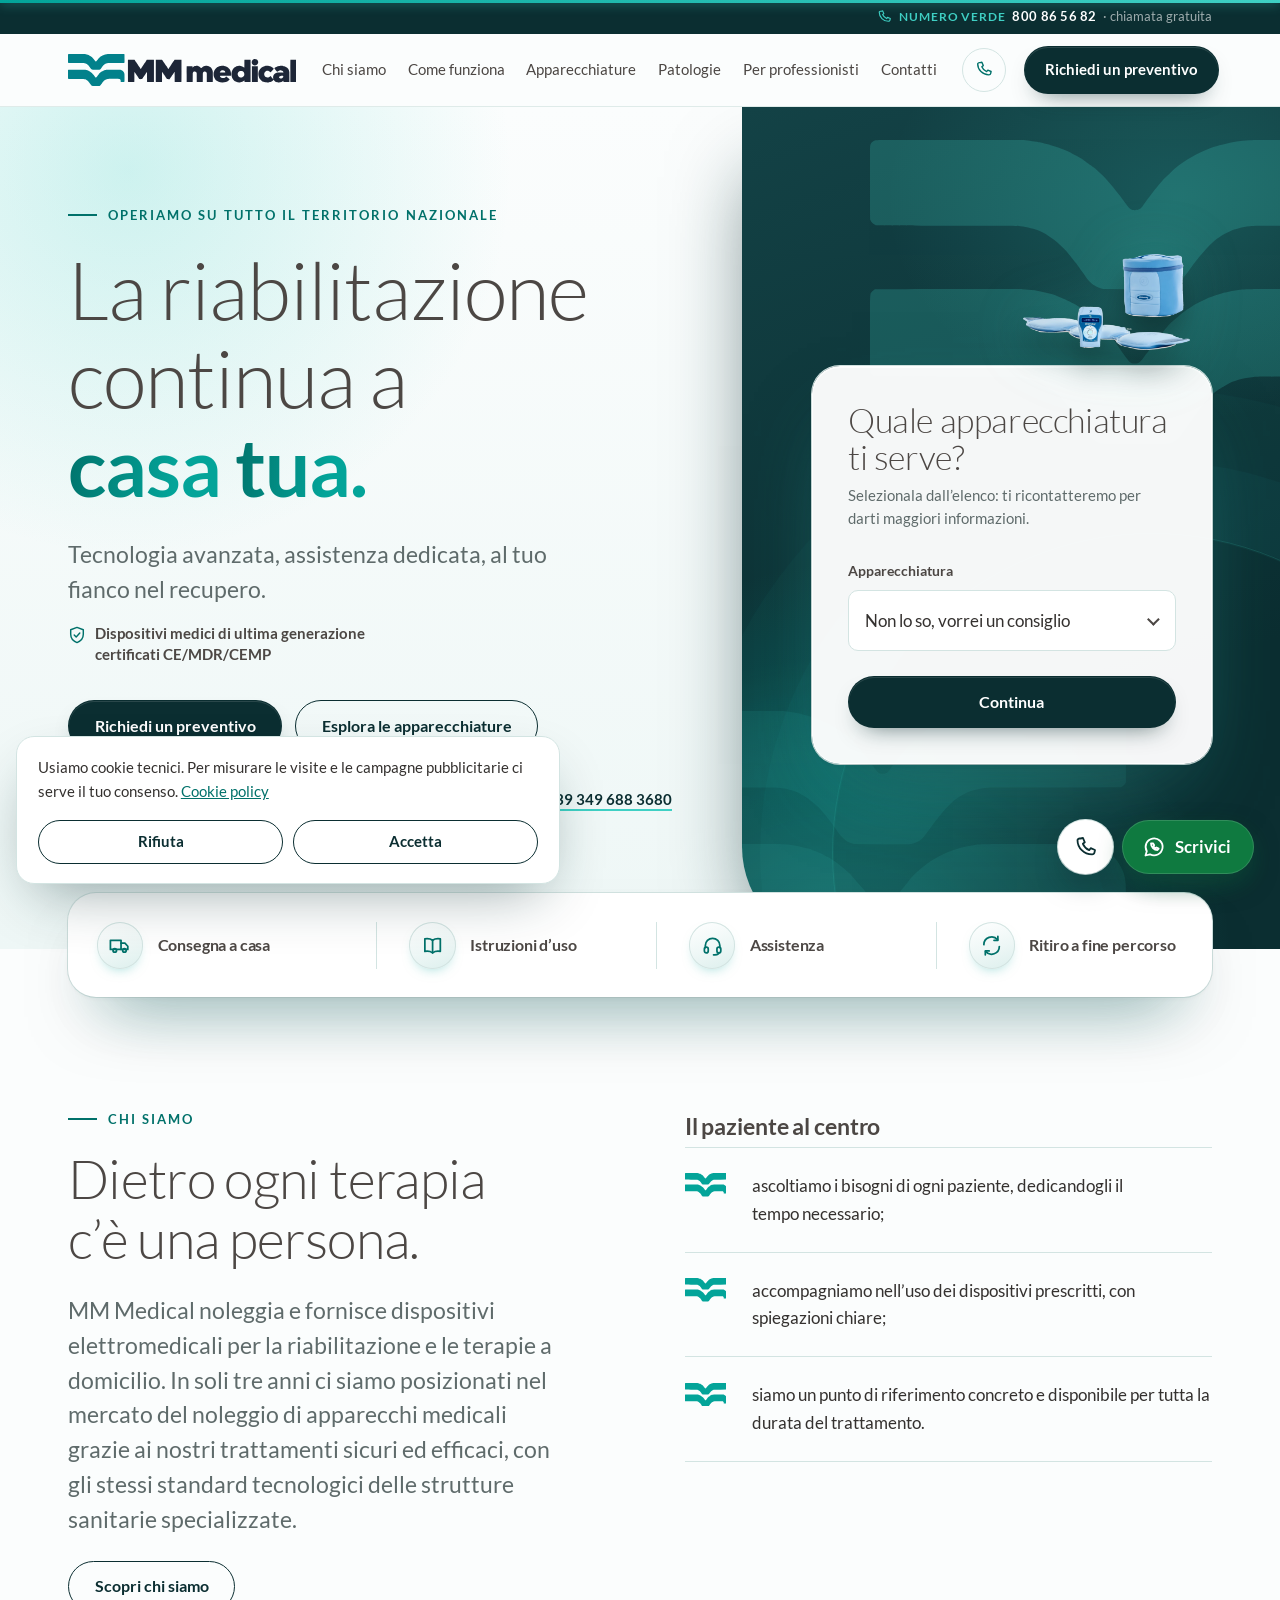
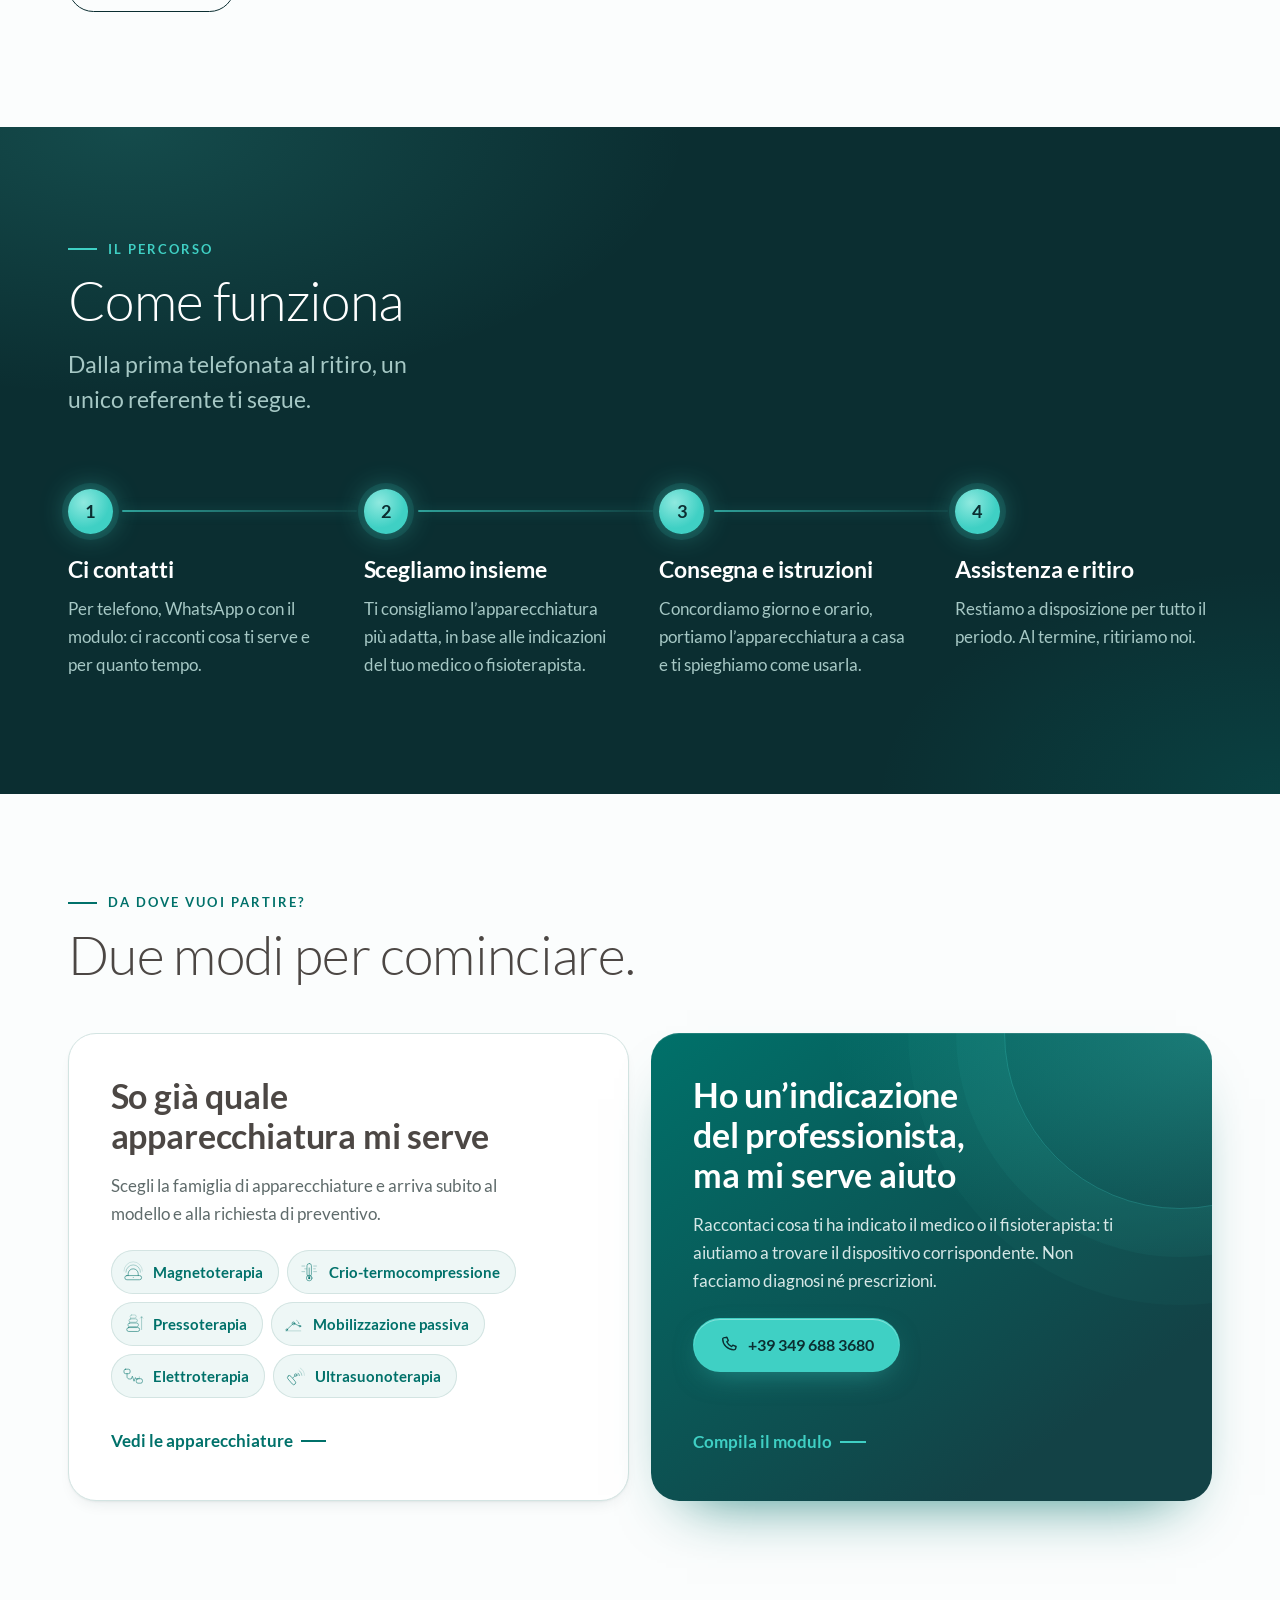
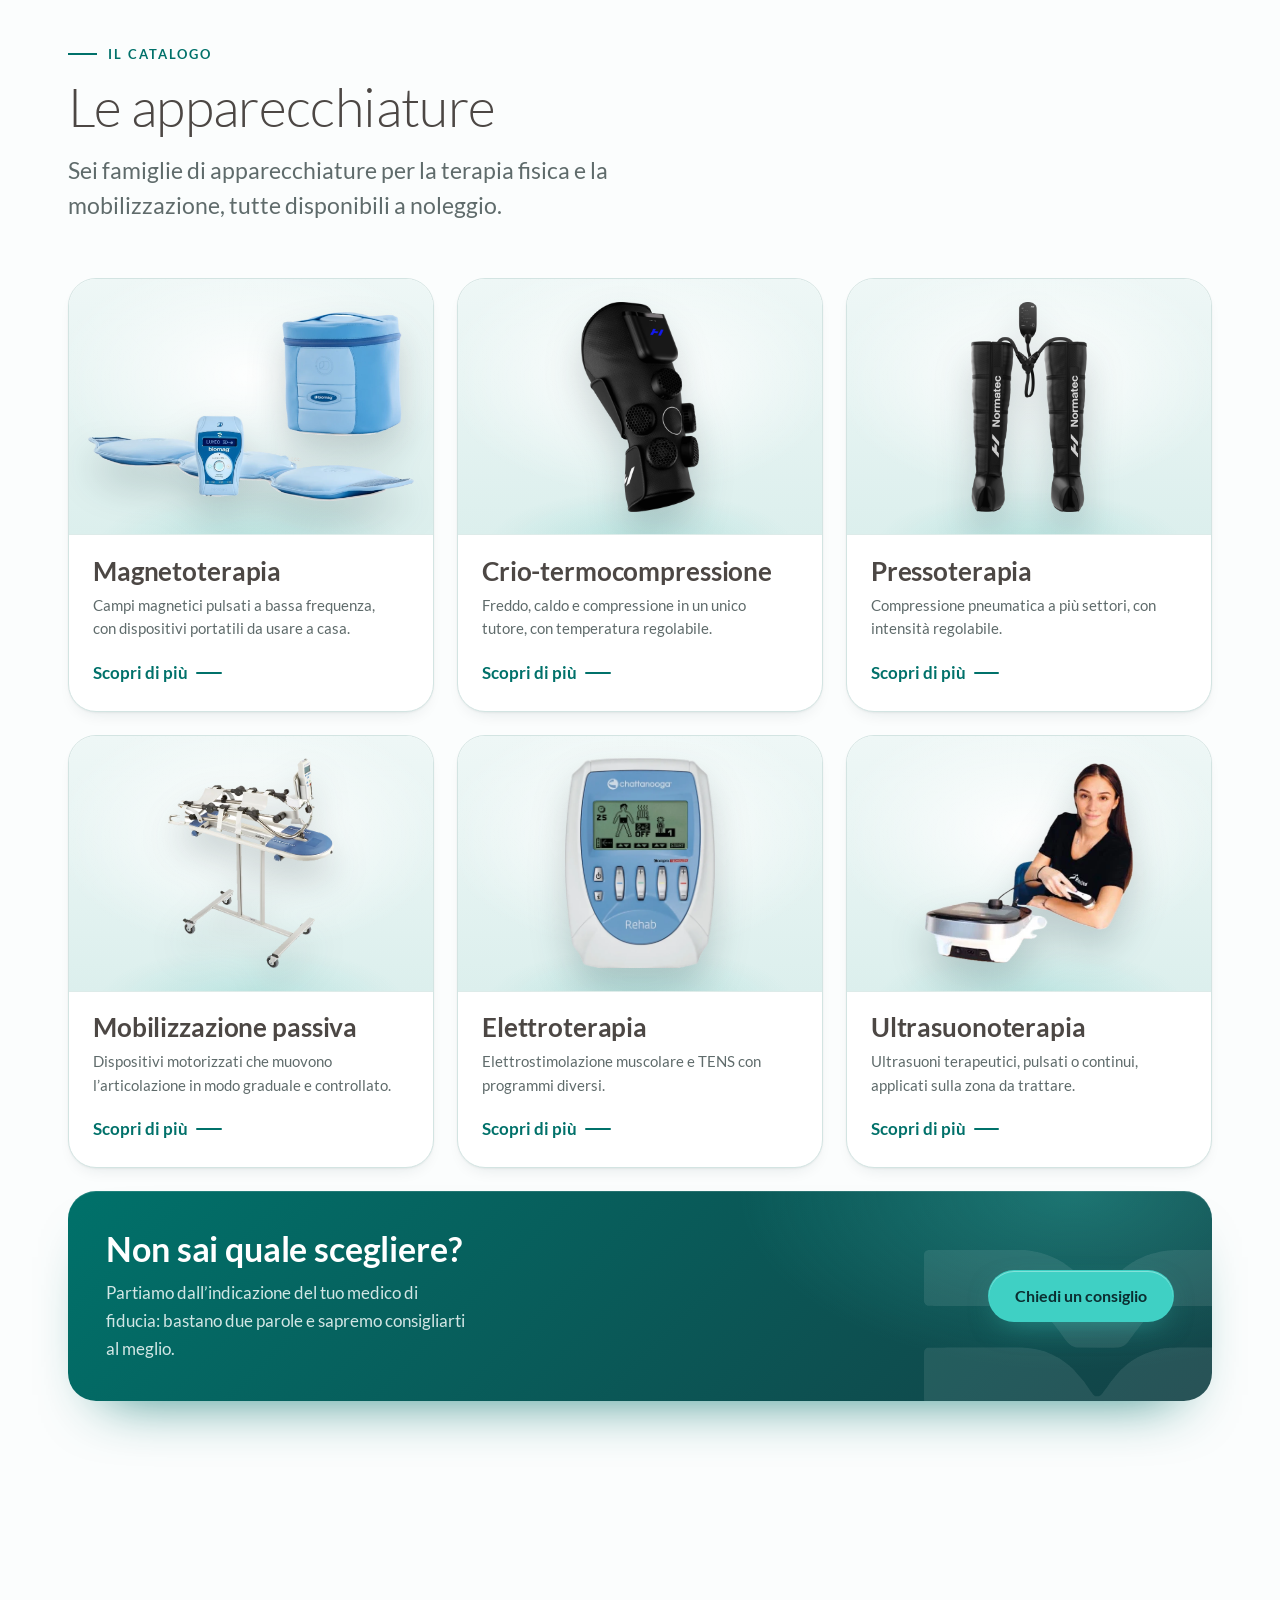
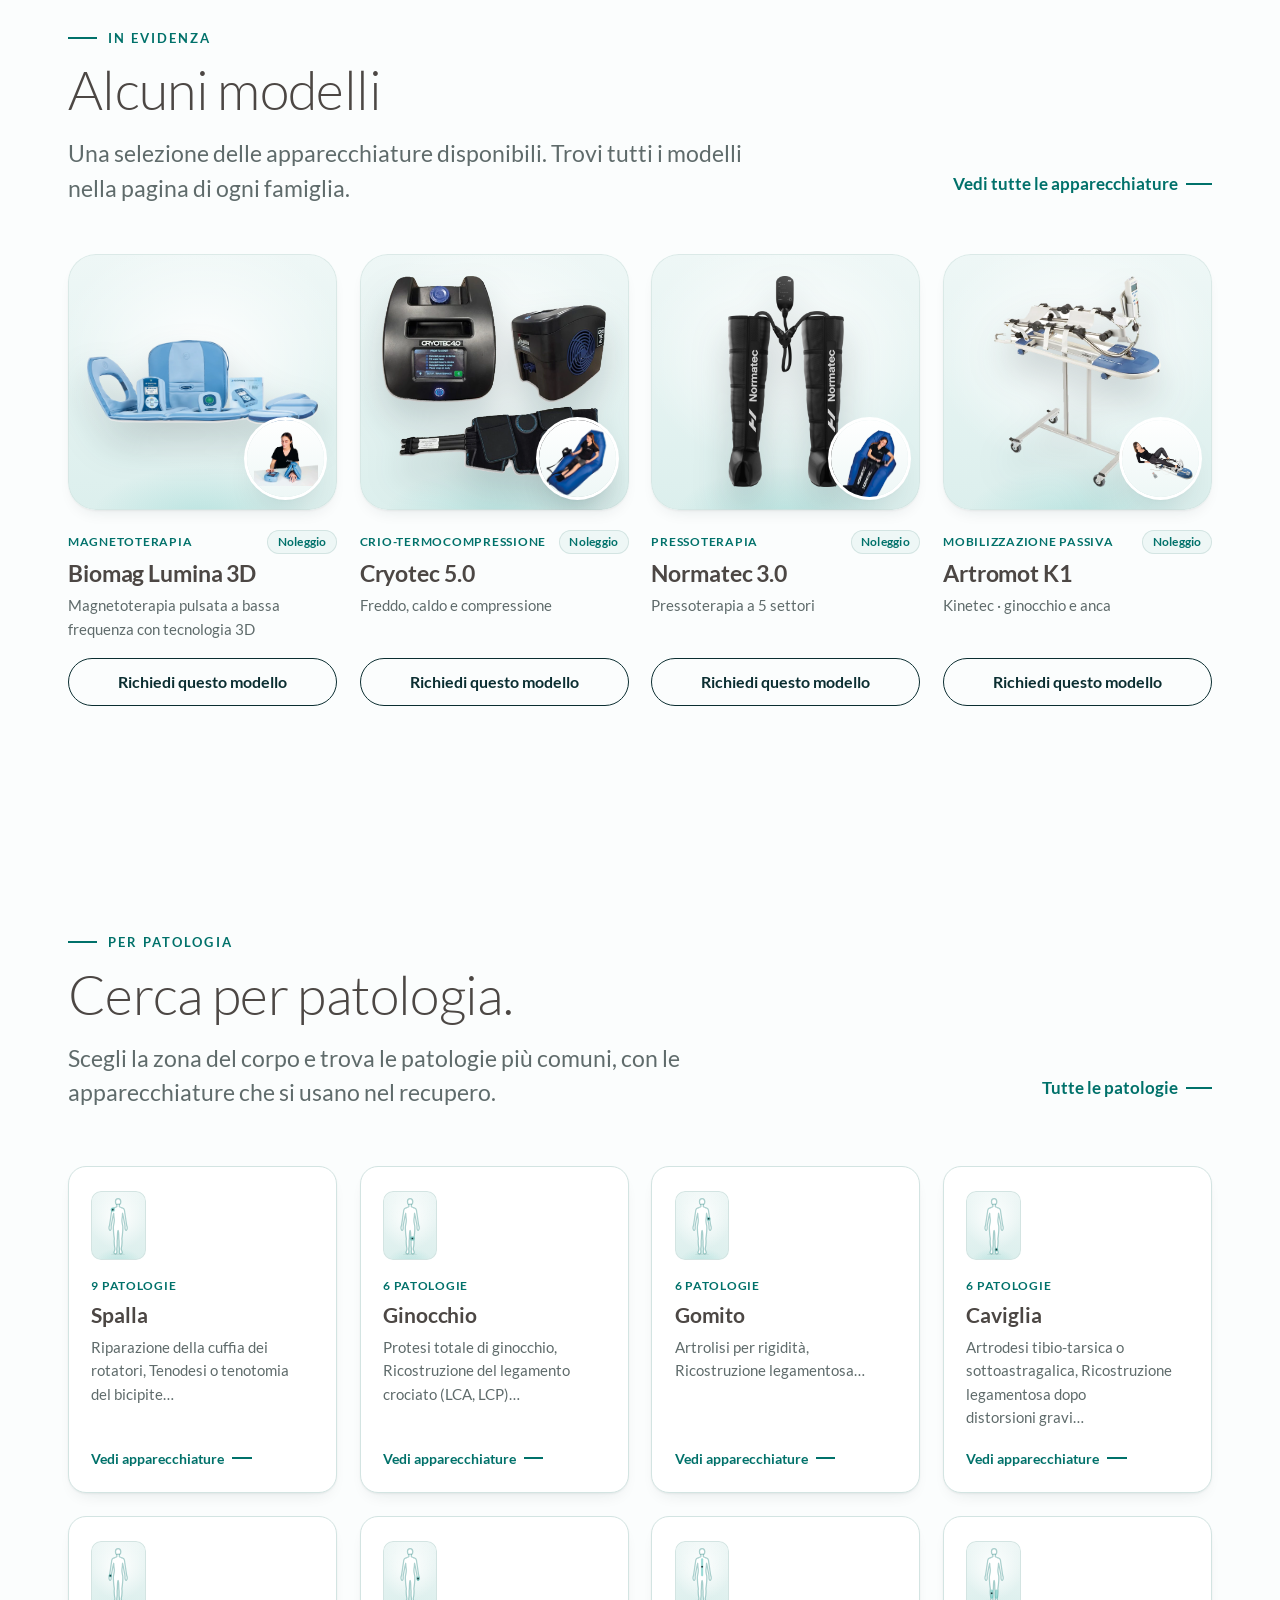
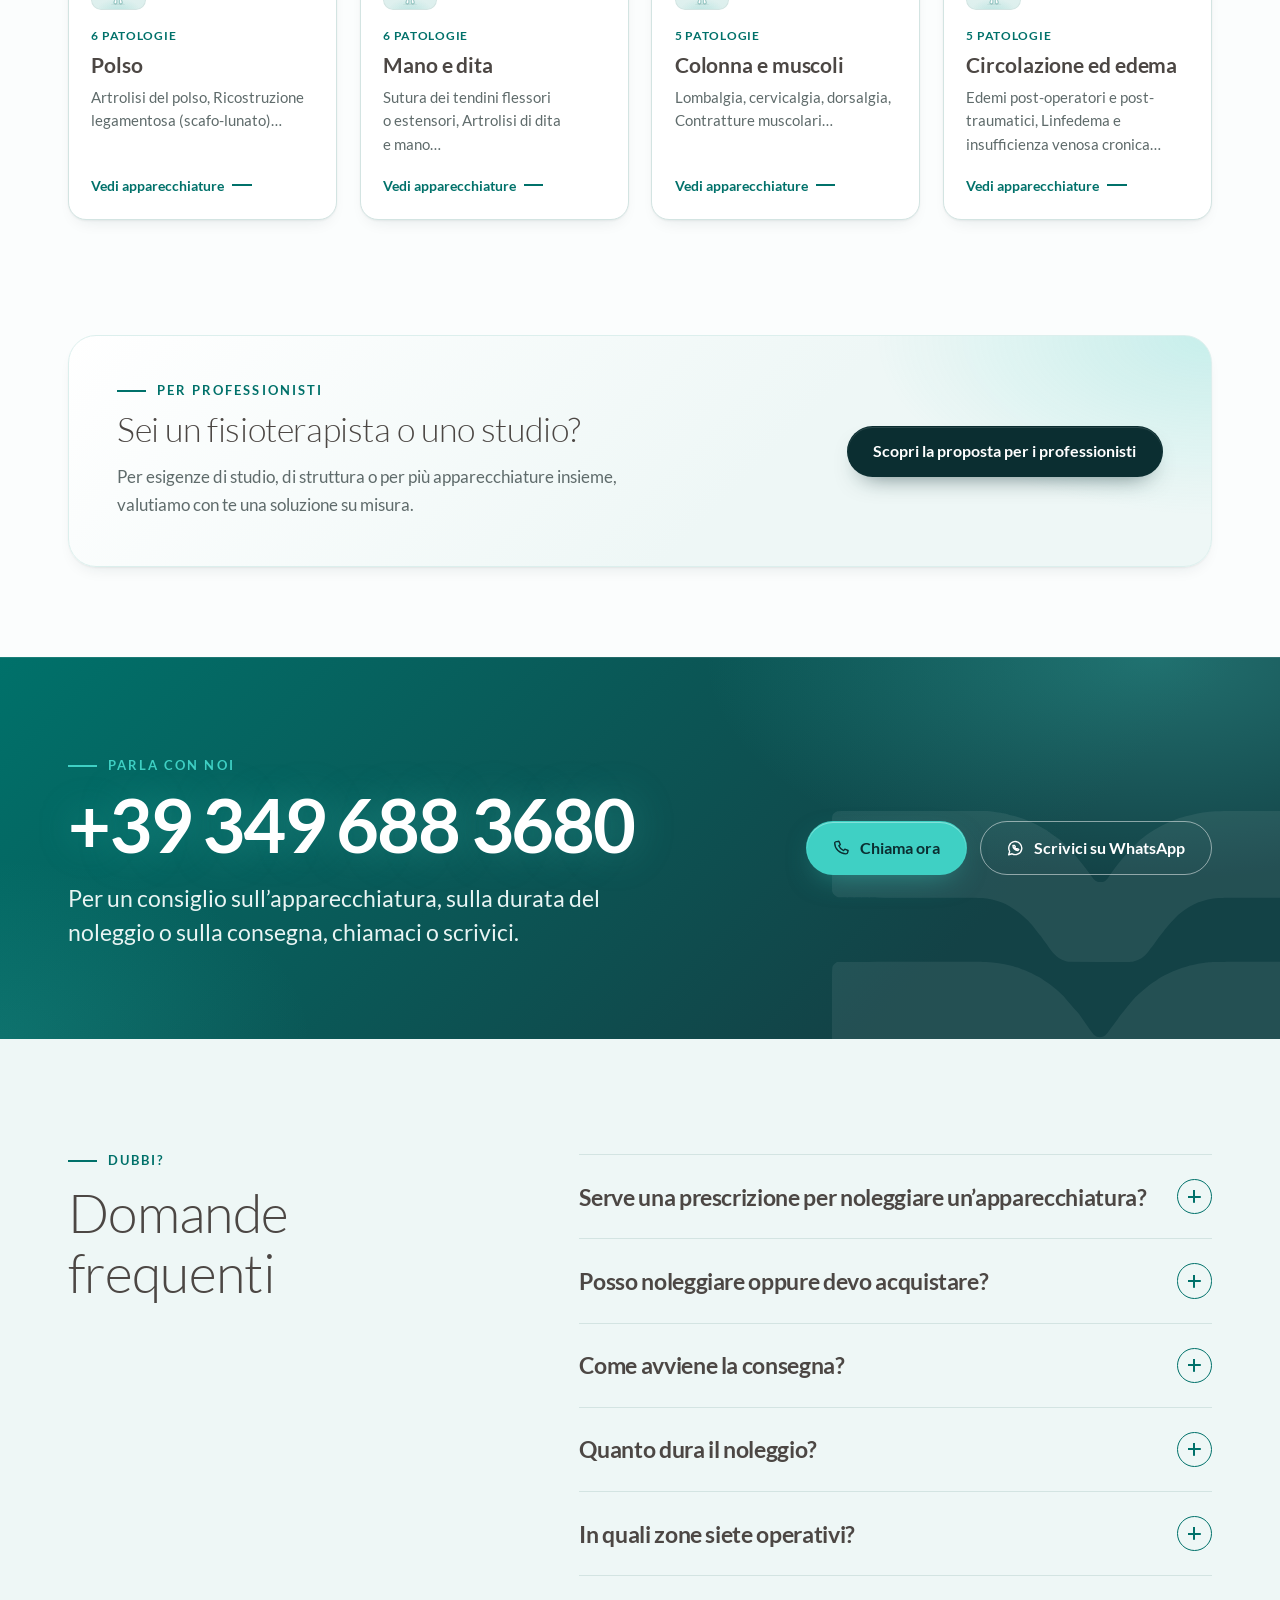
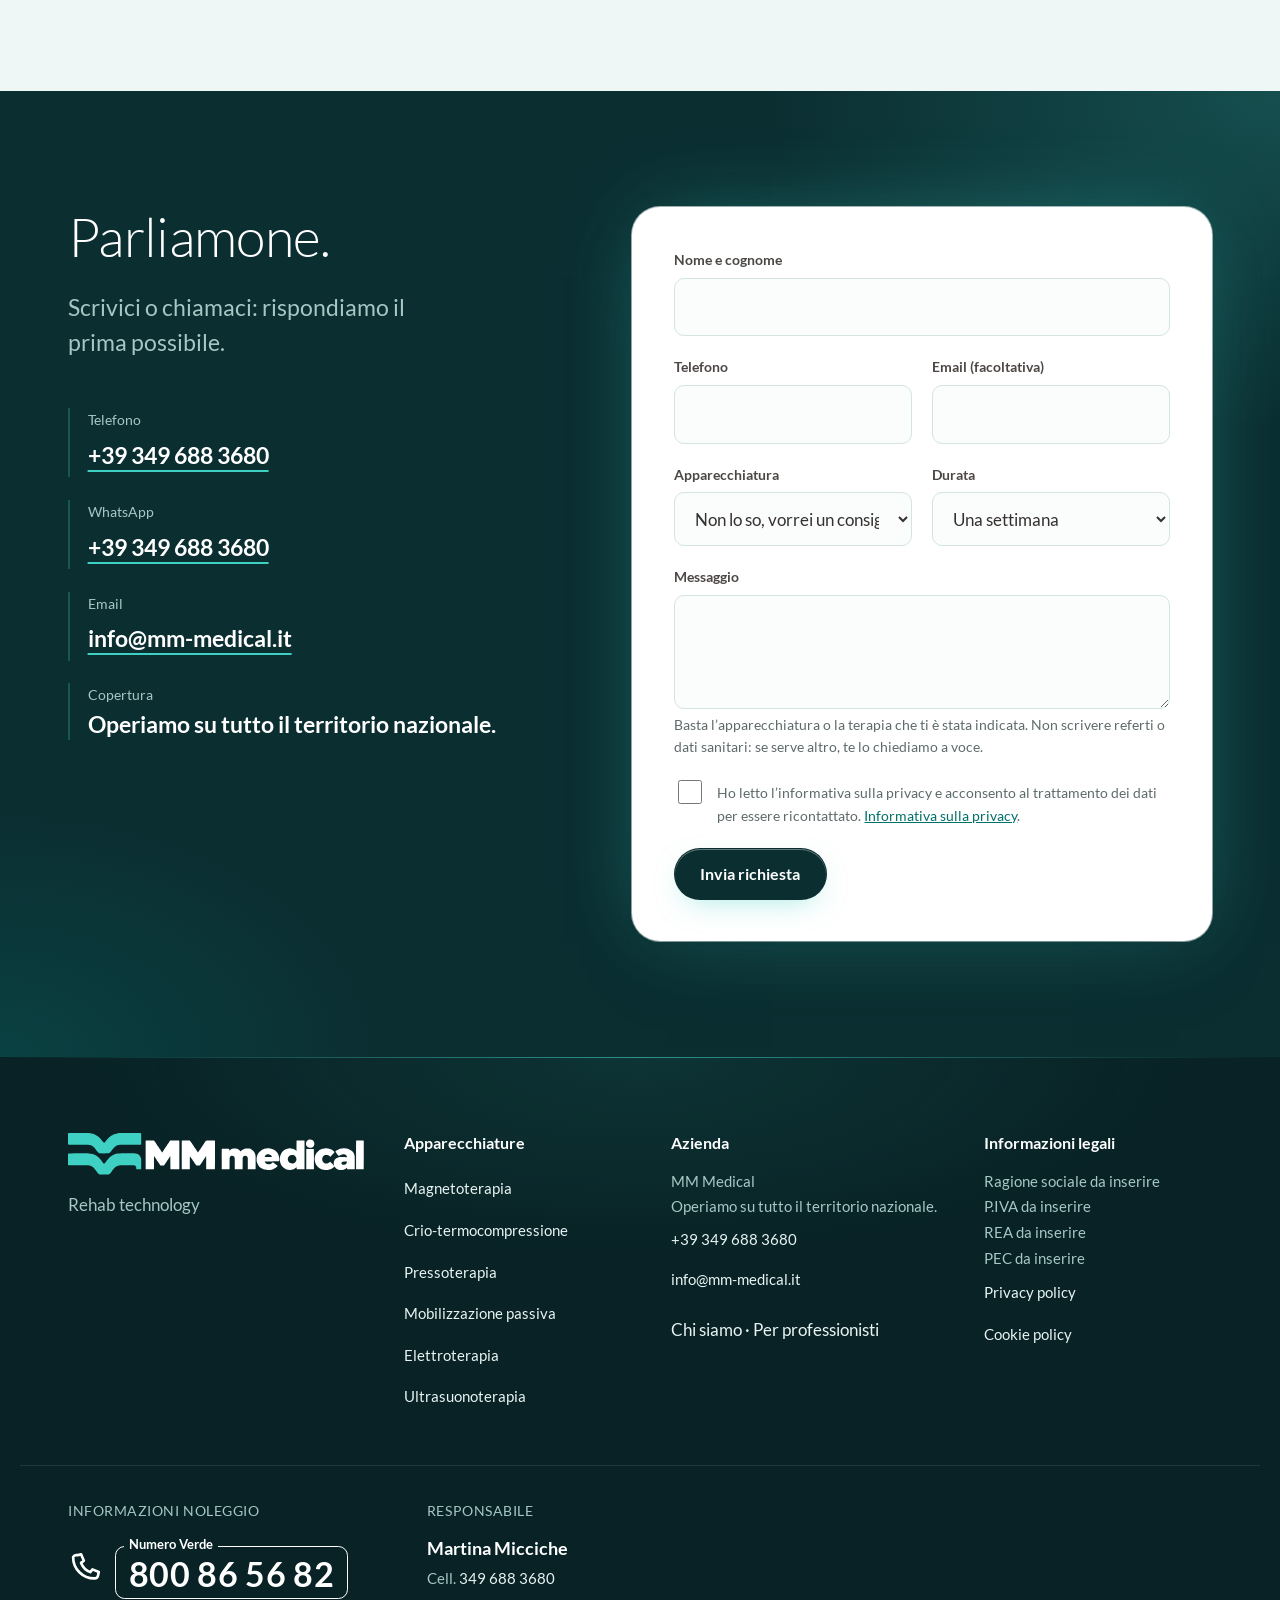
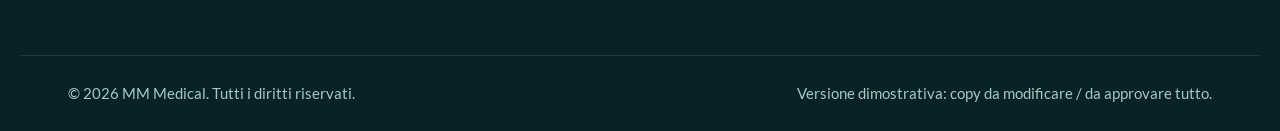
==== commit 468180c2: "Demo update: numero verde in hero, home sections in menu order Co-Authored-By: Claude Opus 5.5 <nore" ====
--- a/index.html
+++ b/index.html
@@ -31,5 +31,5 @@
           else if (!here && prev) name(photo(prev, true), prev);
         });
       })();
-    </script><link rel="alternate" hreflang="it" href="https://www.mmmedical.it/"><link rel="alternate" hreflang="x-default" href="https://www.mmmedical.it/"><meta property="og:type" content="website"><meta property="og:locale" content="it_IT"><meta property="og:site_name" content="MM Medical"><meta property="og:title" content="MM Medical | Noleggio apparecchiature per la riabilitazione"><meta property="og:description" content="Noleggio di apparecchiature per la terapia fisica e la mobilizzazione, con consegna, istruzioni d’uso e assistenza. Operiamo su tutto il territorio nazionale."><meta property="og:url" content="https://www.mmmedical.it/"><meta property="og:image" content="https://www.mmmedical.it/og.jpg"><meta property="og:image:width" content="1200"><meta property="og:image:height" content="630"><meta property="og:image:alt" content="MM Medical: noleggio di apparecchiature per la riabilitazione"><meta name="twitter:card" content="summary_large_image"><meta name="twitter:image" content="https://www.mmmedical.it/og.jpg"><script type="application/ld+json">{"@context":"https://schema.org","@type":"LocalBusiness","name":"MM Medical","url":"https://www.mmmedical.it","telephone":"+39 349 688 3680","email":"info@mm-medical.it","description":"Noleggio di apparecchiature per la terapia fisica e la mobilizzazione, con consegna, istruzioni d’uso e assistenza. Operiamo su tutto il territorio nazionale.","areaServed":{"@type":"Country","name":"Italia"}}</script><link rel="stylesheet" href="/_astro/Base.BahkarRi.css"><link rel="stylesheet" href="/_astro/index.CJDlqtTD.css"><style>.bodymap[data-astro-cid-vk6je62c]{width:100%;height:auto;display:block;overflow:visible}.ground[data-astro-cid-vk6je62c]{fill:#0b2e3114}.sil[data-astro-cid-vk6je62c],.head[data-astro-cid-vk6je62c]{fill:#fff;stroke:#00716a52;stroke-width:2px;stroke-linejoin:round;vector-effect:non-scaling-stroke}.spine[data-astro-cid-vk6je62c]{fill:none;stroke:#00716a2e;stroke-width:2px;stroke-dasharray:3 6;stroke-linecap:round}.zone[data-astro-cid-vk6je62c]{cursor:pointer;outline:none}.region[data-astro-cid-vk6je62c]{fill:var(--teal-glow);stroke:var(--teal-glow);opacity:0;transition:opacity .3s var(--ease)}.dot[data-astro-cid-vk6je62c]{fill:var(--teal);stroke:#fff;stroke-width:2.5px;transform-box:fill-box;transform-origin:50%;transition:transform .3s var(--ease), fill .3s}.pulse[data-astro-cid-vk6je62c]{fill:none;stroke:var(--teal);stroke-width:1.5px;opacity:0;transform-box:fill-box;transform-origin:50%}.hit[data-astro-cid-vk6je62c]{fill:#0000}.zone[data-astro-cid-vk6je62c].on .region[data-astro-cid-vk6je62c],.zone[data-astro-cid-vk6je62c]:hover .region[data-astro-cid-vk6je62c],.zone[data-astro-cid-vk6je62c]:focus-visible .region[data-astro-cid-vk6je62c]{opacity:.4}.zone[data-astro-cid-vk6je62c].on .dot[data-astro-cid-vk6je62c],.zone[data-astro-cid-vk6je62c]:hover .dot[data-astro-cid-vk6je62c],.zone[data-astro-cid-vk6je62c]:focus-visible .dot[data-astro-cid-vk6je62c]{fill:var(--ink);transform:scale(1.35)}.zone[data-astro-cid-vk6je62c]:focus-visible .hit[data-astro-cid-vk6je62c]{stroke:var(--teal-deep);stroke-width:2px;stroke-dasharray:4 4}.is-mini[data-astro-cid-vk6je62c] .sil[data-astro-cid-vk6je62c],.is-mini[data-astro-cid-vk6je62c] .head[data-astro-cid-vk6je62c]{stroke-width:1.25px}.is-mini[data-astro-cid-vk6je62c] .region[data-astro-cid-vk6je62c]{opacity:.85;fill:var(--teal);stroke:var(--teal)}.is-mini[data-astro-cid-vk6je62c] .dot[data-astro-cid-vk6je62c]{fill:var(--ink);stroke-width:1px;transform:scale(2.4)}.is-mini[data-astro-cid-vk6je62c] .spine[data-astro-cid-vk6je62c]{display:none}@media (prefers-reduced-motion:no-preference){.is-interactive[data-astro-cid-vk6je62c] .pulse[data-astro-cid-vk6je62c]{animation:bm-pulse 2.6s var(--ease) infinite}.is-interactive[data-astro-cid-vk6je62c] .zone[data-astro-cid-vk6je62c]:nth-of-type(2n) .pulse[data-astro-cid-vk6je62c]{animation-delay:.65s}.is-interactive[data-astro-cid-vk6je62c] .zone[data-astro-cid-vk6je62c]:nth-of-type(3n) .pulse[data-astro-cid-vk6je62c]{animation-delay:1.3s}.is-interactive[data-astro-cid-vk6je62c] .zone[data-astro-cid-vk6je62c]:hover .pulse[data-astro-cid-vk6je62c],.is-interactive[data-astro-cid-vk6je62c] .zone[data-astro-cid-vk6je62c].on .pulse[data-astro-cid-vk6je62c]{animation:none}}@keyframes bm-pulse{0%{opacity:.7;transform:scale(1)}70%,to{opacity:0;transform:scale(3)}}
-</style></head><body><div id="intro" aria-hidden="true"><div class="bg"></div><div class="stage"><div class="clip"><svg class="il" viewBox="99.5 168.3 1407.2 197.2" role="img" aria-label xmlns="http://www.w3.org/2000/svg"><path fill="var(--logo-mark, #02818B)" fill-rule="evenodd" d="M 103 168.5 c -1.67 0.67 -2.67 1.33 -3.17 2.67 -0.33 0.67 -0.33 1 -0.33 24.5 0 15.67 0 24 0.17 24.33 0.5 1.5 2 3 3.67 3.5 0.33 0.17 13.83 0.17 45.5 0.33 26.67 -0 45.83 -0 47 0.17 3.33 0.17 9 1.5 12.5 2.83 3.83 1.33 9.83 5.33 14.17 9.33 3 2.67 3.67 3.33 6.83 7.33 1.5 2 3 3.83 3.33 4.17 1 1.33 5.67 7.67 7.17 10 0.83 1.17 3.33 3.67 4.67 4.67 1.33 0.83 3.17 1.83 4.83 2.17 l 1.33 0.33 20.17 0.17 c 11.67 -0 20.67 -0 21.17 -0.17 4.17 -0.83 7.67 -3 10 -6.33 0.5 -0.67 1.17 -1.67 1.5 -2.17 0.33 -0.33 1.67 -2 2.83 -3.67 1.17 -1.67 2.5 -3.5 3 -4.17 0.67 -0.67 1.67 -2 2.33 -2.83 2.5 -3.33 7.5 -9 10 -11.17 3.17 -2.83 8.17 -5.83 12.5 -7.67 3.33 -1.33 8.67 -2.5 12.67 -2.83 1.5 -0.17 17.5 -0.17 49.67 -0.17 l 47.5 -0.17 0.83 -0.33 c 1.33 -0.67 1.83 -1.17 2.5 -2.33 l 0.5 -1 0 -23.17 c 0 -12.67 -0.17 -23.67 -0.17 -24.33 -0.17 -1.83 -0.67 -2.67 -2.17 -3.5 l -1 -0.67 -48 -0 c -29.33 -0 -49.17 -0 -51.17 0.17 -5.67 0.33 -10.67 1 -17 2.67 -6.5 1.5 -9.5 2.67 -16.5 6 -5.5 2.67 -12.67 7.5 -16.17 10.83 -0.33 0.5 -1.83 1.83 -3.33 3.33 -1.5 1.33 -3.5 3.33 -4.33 4.5 -2.83 3.17 -8.5 10.5 -11.33 14.67 -1.67 2.67 -3 3.33 -5.67 3.33 -2.17 -0 -3.33 -0.83 -5.33 -3.67 -3.33 -4.67 -3.67 -5.17 -6.83 -9 -1.33 -1.67 -2.67 -3.33 -3 -3.67 -2.5 -3.33 -7.83 -8.67 -11.5 -11.5 -0.33 -0.17 -1.17 -0.83 -1.83 -1.33 -0.67 -0.5 -2 -1.5 -2.83 -2 -0.83 -0.67 -2.17 -1.5 -3 -2.17 -1.67 -1 -4.5 -2.67 -6.33 -3.5 -0.67 -0.33 -2.5 -1.17 -3.83 -1.83 -3.33 -1.5 -6.83 -2.67 -10.33 -3.67 -0.83 -0.17 -2.17 -0.5 -3 -0.67 -1 -0.33 -2.33 -0.67 -3.17 -0.83 -0.83 -0.17 -2 -0.33 -2.33 -0.5 -0.33 -0 -2.5 -0.33 -4.67 -0.67 l -3.83 -0.5 -47.83 -0 c -38.83 -0 -47.83 -0 -48.33 0.17z M 117.17 265 l -14.5 -0 -0.83 0.67 c -0.5 0.33 -1.17 1 -1.33 1.33 -1 1.17 -1 -0.5 -1 26.17 0 27.67 -0.17 25.83 1.33 27.17 1.33 1.33 -3.33 1.17 47.33 1.33 32 -0 45.5 -0 46.83 0.17 3 0.33 8 1.33 10.67 2.33 2.5 0.83 6.67 2.83 7.83 3.67 2 1.5 3.83 2.67 5 3.5 3.5 2.5 4.83 3.67 7.67 7.33 1.17 1.5 3.67 4.5 5.17 6.33 1.67 2.17 4.5 6 5.67 8.17 0.5 0.83 1.5 2.17 2.33 3.17 0.67 1 1.67 2.33 2.17 3 1.5 2.33 3 3.5 5.83 5 2.33 1.17 1.83 1.17 22.67 1.17 19.67 -0 22.5 -0.17 24.17 -0.67 2.33 -0.67 5.67 -3.17 6.83 -5 1.17 -1.67 2.83 -4.17 4.33 -6.33 1.17 -1.5 2.5 -3.33 3 -4.17 2.83 -3.83 3.33 -4.67 4.5 -6.33 0.83 -1 2 -2.33 2.5 -3.17 0.67 -0.83 1.5 -1.83 1.83 -2.17 1.83 -2.5 5.67 -6 8.5 -7.83 0.83 -0.5 1.67 -1 1.83 -1.17 0.17 -0.17 0.83 -0.5 1.5 -0.83 0.5 -0.33 1.17 -0.67 1.67 -1 3.33 -2.33 11.17 -4.5 17.5 -5 4.33 -0.33 60.83 -0.33 64.83 -0 3.5 0.33 4.67 0.67 7 2.67 1.83 1.67 2.83 3.17 3.33 4.67 0.67 1.83 0.83 3 0.83 7 0 3.17 0 3.5 0.33 3.83 l 0.33 0.33 10.67 0.17 c 11.5 -0 11.67 -0 12.17 -0.83 0.17 -0.5 0.33 -42.33 0 -45.67 -0.33 -5 -1 -7.67 -3.17 -11.83 -3.83 -7.67 -8.5 -11.83 -18 -15.5 -2 -0.83 -5.33 -1.5 -9 -1.67 -3.17 -0.17 -60.83 -0.17 -70.17 -0 -3.83 -0 -7.33 0.17 -7.67 0.33 -0.5 -0 -2 0.33 -3.5 0.5 -1.33 0.17 -3.33 0.5 -4.17 0.83 -0.83 0.17 -2 0.5 -2.33 0.5 -2 0.33 -9 2.67 -12 4 -6 2.83 -7.33 3.5 -10 5.33 -4.5 2.83 -5.5 3.67 -10.33 7.83 -3.33 2.83 -3.67 3.17 -7.67 8 -0.83 1 -2.17 2.67 -3.17 4 -1 1.17 -2.5 3 -3.33 4.17 -0.67 1.17 -1.83 2.67 -2.17 3.17 -0.5 0.67 -1.67 2.33 -2.67 3.5 -3.67 5.33 -4.33 6 -7.33 6 -1.5 -0 -2.5 -0.33 -3.33 -1.17 -1.33 -1.33 -4.5 -5.83 -7.83 -10.67 -1.17 -1.83 -2.33 -3.5 -3.5 -4.67 -1.67 -1.83 -4.67 -5.33 -7.17 -8.17 -1 -1.5 -1.67 -2 -3.5 -3.67 -0.83 -0.67 -2 -1.67 -2.67 -2.33 -3.33 -2.83 -9.67 -7.33 -12 -8.33 -0.33 -0.17 -1.17 -0.5 -1.83 -1 -1.5 -0.83 -5.17 -2.5 -7 -3.17 -0.83 -0.33 -2.17 -0.83 -2.83 -1.17 -0.83 -0.33 -2.17 -0.67 -3 -0.83 -0.83 -0.17 -2 -0.5 -2.67 -0.67 -4.67 -1.33 -10.17 -2.17 -15.33 -2.33 -3.5 -0.17 -53.17 -0.17 -81.17 -0z"></path><path fill="var(--logo-word, #1D2637)" fill-rule="evenodd" d="M 1249 199.17 c -3.5 0.33 -8.17 2.5 -10.5 4.67 -1.5 1.33 -4 4.5 -4.67 5.83 -2 4 -2.67 8.83 -1.83 14 0.83 4.17 3.5 8.33 7.17 11.17 3.83 2.83 7 3.67 12.5 3.67 7.17 -0 12.67 -2.67 16.33 -8 1.5 -2.5 2.83 -5.67 3.17 -7.83 0.17 -0.5 0.17 -1.67 0.33 -2.33 0.83 -6 -3 -14.33 -8.17 -17.67 -4.33 -2.67 -9.5 -4 -14.33 -3.5z M 469.33 204.33 l -0.5 0.5 0 67.5 0.17 67.33 0.33 0.33 c 0.17 0.17 0.83 0.33 2.67 0.33 2.83 0.17 35.5 0.17 35.83 -0 0.83 -0.17 0.83 0.83 0.83 -30.83 0 -28.17 0 -30 0.33 -30.33 0.33 -0.5 0.67 -0.33 1.5 1.17 0.33 0.67 1.33 2 2.17 3.33 2.17 2.67 2.67 3.5 5.33 7.33 1 1.67 2.17 3.5 2.5 4 2 3.17 5.5 8.33 6.83 10.17 0.83 1.33 1.83 2.83 2.5 3.5 0.5 0.83 2.67 4 4.67 7 2.17 3.17 4 6 4.33 6.33 0.33 0.33 1 0.67 1.67 0.83 0.83 0.33 1.17 0.33 7.33 0.33 5.67 -0 6.5 -0 7.17 -0.33 0.67 -0.33 2 -1.67 3 -3.17 0.5 -0.5 1.67 -2.5 3 -4.17 1.17 -1.83 2.67 -4 3.33 -5 1.67 -2.5 3.5 -5.17 4.17 -6.33 0.83 -1.33 4.5 -6.67 5.83 -8.67 0.67 -0.83 1.5 -2 1.83 -2.67 0.83 -1 3.17 -4.67 4.83 -7.33 1.83 -2.67 4.33 -6.33 4.67 -6.5 0.83 -0.5 0.83 -1.83 0.83 30.33 0.17 21.5 0.17 30.17 0.33 30.5 0.17 0.17 0.33 0.33 0.67 0.5 0.17 -0 9.5 -0 20.67 -0 l 20.17 -0 0.33 -0.33 0.5 -0.33 0 -67.5 0 -67.33 -0.5 -0.5 -0.5 -0.33 -20.83 -0 c -14.33 -0 -21 -0 -21.33 0.17 -0.83 0.33 -1.67 1.67 -7.17 9.67 -1.5 2.17 -3.83 5.67 -5.33 7.67 -1.33 2.17 -2.67 4.17 -3 4.5 -0.67 1.17 -2.33 3.67 -2.83 4.67 -0.33 0.5 -0.83 1.33 -1.33 1.83 -5.17 7.5 -8 12 -9.83 14.83 -1 1.5 -2.5 4 -3.5 5.33 -1 1.5 -2.33 3.67 -3 4.67 -1.5 2.33 -2 2.83 -2.5 2.83 -0.33 -0 -2 -2.33 -4.17 -5.83 -0.33 -0.67 -1.5 -2.33 -2.5 -3.67 -1 -1.33 -2.33 -3.5 -3.33 -4.83 -0.83 -1.33 -2.5 -3.83 -3.67 -5.67 -1.17 -1.67 -2.67 -4 -3.5 -5.17 -5.83 -8.67 -9.5 -14.17 -12.67 -18.83 -1 -1.5 -2.67 -3.83 -3.67 -5.33 -3.67 -5.33 -4.33 -6.17 -4.83 -6.5 l -0.5 -0.33 -19.5 -0 -19.5 -0 -0.33 0.33z M 1187.33 204.17 c -0.33 0.17 -0.5 0.33 -0.5 0.5 -0.17 -0 -0.17 11 -0.33 24.17 0 17.83 -0.17 24.17 -0.17 24.17 -0.5 0.33 -0.67 0.17 -1.83 -0.83 -1.5 -1.33 -4 -3.33 -5.5 -4 -0.5 -0.33 -1.67 -1 -2.33 -1.33 -2 -1.33 -5.83 -3 -7.67 -3.67 -2.17 -0.67 -8 -1.83 -10.33 -2 -3.17 -0.33 -6.5 -0 -10.5 0.67 -6.33 1 -7.67 1.33 -12.83 3.67 -2 1 -7.17 4 -8.33 4.83 -4.17 3.33 -7.5 6.83 -11.17 11.5 -2.5 3.33 -6 11.5 -7.33 17.5 -2.5 10.33 -2.17 19.33 1.33 31.67 0.33 1.33 1.83 4.5 3.33 7.67 0.83 1.67 1.33 2.33 4 6.17 4.5 6.33 11.5 11.83 19 15 7.17 3 12.33 4 20.33 3.83 8.83 -0.33 15.33 -2.33 22.5 -7 1.17 -0.83 4.67 -3.67 5.83 -4.67 1.83 -1.83 2 -1.5 2.5 5 0.17 2.83 0.33 3.33 1 3.67 0.17 0.17 4.83 0.17 17.83 0.17 l 17.67 -0 0.33 -0.33 0.5 -0.5 0 -67.5 0 -67.5 -0.33 -0.5 -0.5 -0.33 -17.67 -0 c -9.83 -0 -17.83 -0 -18 -0 -0.33 -0.17 -0.67 -0 -0.83 -0z m -17.17 68.83 c 1.33 0.17 2.83 0.5 3.33 0.67 0.5 0.33 1.17 0.5 1.5 0.5 0.83 0.17 3.67 2.5 5.33 4.17 5.17 5.17 7.17 12.83 5 20.17 -1.17 3.33 -2 5.17 -3.83 7.17 -2.17 2.33 -4.33 3.83 -7.83 5.67 -4.67 2.17 -11 2.17 -16.33 -0.17 -2 -0.83 -5 -2.83 -6.5 -4.5 -2.5 -2.67 -3.83 -5 -5.17 -9.83 l -0.5 -1.83 0 -3.33 0.17 -3.5 0.67 -1.67 c 0.33 -1 1 -2.33 1.33 -3 0.5 -0.67 1.17 -1.83 1.5 -2.5 1.17 -2.17 4.5 -5.17 7 -6.5 3.67 -1.83 9.5 -2.5 14.33 -1.5z M 641 204.5 l -0.33 0.33 -0.17 67.33 0 67.33 0.5 0.5 0.33 0.33 9.5 -0 c 5.17 -0 13.5 -0 18.5 0.17 8.67 -0 9 -0 9.33 -0.33 l 0.33 -0.33 0 -29 c 0.17 -15.83 0.17 -29.5 0.33 -30.17 0.17 -2.33 0.5 -2 3.33 2.33 3 4.17 4 5.83 5.5 7.83 0.83 1 2.5 3.67 4 5.67 1.33 2 3 4.5 3.67 5.5 0.67 1 1.83 2.5 2.33 3.33 0.67 1 1.33 2.17 1.67 2.5 0.33 0.5 2.33 3.5 4.33 6.5 4.67 6.83 5.17 7.5 6.17 8.17 1 0.67 1.5 0.67 8.17 0.67 6.5 -0.17 6.5 -0.17 8.17 -1.5 1.17 -1.17 6.17 -8.17 7 -10 0.33 -0.33 1.17 -1.67 2 -3 0.83 -1.17 2.17 -3.17 3.17 -4.5 0.83 -1.33 2.17 -3.17 2.67 -4.17 1.67 -2.17 4.5 -6.33 5.5 -8.17 2.17 -3.5 2.5 -4 3.33 -5.17 0.5 -0.5 1.17 -1.5 1.5 -2 0.5 -0.5 1.5 -2 2.33 -3.17 1.67 -2.5 2.17 -2.83 2.5 -2.17 0.17 0.5 0.33 15.17 0.17 44.83 0 10.5 0 15.5 0.17 15.67 0.17 0.17 0.5 0.33 0.83 0.5 0.67 0.17 40 0.17 40.33 -0 0.83 -0.17 0.83 3.67 0.83 -67.83 0 -48.5 0 -67.17 -0.17 -67.5 -0.17 -0.33 -0.33 -0.5 -0.5 -0.67 -0.33 -0.17 -37.5 -0.17 -40.17 -0 -2.17 0.17 -2.67 0.33 -3.83 2.17 -2.17 3.5 -3.67 5.67 -4.67 7.17 -1.17 1.33 -2.67 3.5 -4.17 6.17 -0.33 0.67 -1.33 2.17 -2.17 3.17 -1.83 2.67 -4.5 6.67 -6.67 9.83 -0.83 1.33 -1.83 3 -2.33 3.5 -0.33 0.67 -1.5 2.33 -2.33 3.67 -1.67 2.5 -2.67 3.83 -6 8.67 -1.17 1.67 -2.67 4 -3.5 5.17 -4 6.33 -4.33 6.83 -5.17 6.33 0 -0.17 -0.67 -0.83 -1.17 -1.67 -0.5 -0.83 -1.17 -2.17 -1.67 -2.83 -1.5 -2.33 -5.33 -7.83 -8.5 -12.83 -1.83 -2.5 -4 -5.67 -5 -7.17 -1.67 -2.5 -2.5 -3.67 -4 -6.33 -0.5 -0.67 -1.33 -2 -2 -2.83 -0.67 -0.83 -1.5 -2 -2 -2.5 -1.83 -2.67 -5 -7.33 -7.83 -11.5 -3 -4.83 -4.67 -7 -5.33 -7.5 -0.67 -0.67 -3.67 -0.83 -21.67 -0.83 -16.33 -0 -16.83 -0 -17.17 0.33z M 1470.17 204.67 c -0.17 0.33 -0.33 3.67 -0.33 67.5 0 36.83 0 67.33 0.17 67.67 0 0.33 0.17 0.5 0.33 0.67 0.33 0.17 5.17 0.17 17.67 0.17 17.33 -0 17.33 -0 17.83 -0.33 0.17 -0.17 0.5 -0.5 0.5 -0.67 0.17 -0.33 0.17 -24.33 0.17 -53.5 0 -29.17 0 -55.83 0 -59.33 0.17 -3.5 0.17 -9.67 0 -14 l 0 -7.67 -0.5 -0.5 -0.5 -0.5 -17.5 -0 -17.5 -0 -0.33 0.5z M 1045.83 241.17 c -0.33 -0 -1.5 0.17 -2.67 0.33 -1.33 0.17 -2.67 0.33 -3.17 0.5 -1.17 -0 -6.33 1.33 -8 1.83 -10 3.33 -18.17 9 -24.5 17 -3.67 4.5 -7 10.67 -8.5 16.17 -0.33 1 -0.67 2.17 -0.83 2.83 -0.33 1.33 -1.17 5.17 -1.33 7 -0.5 4.17 0 14 0.67 17 0.17 0.33 0.33 1.17 0.5 1.67 0 0.67 0.5 2 0.83 3.17 0.5 1.17 1 2.67 1.17 3.17 1 3 3.17 7 6.33 11.33 3.83 5.33 5.17 6.67 10.17 10.5 4 2.83 6.5 4.33 11 6 7.83 3.33 14.33 4.5 24.5 4.33 7.83 -0 12.67 -0.67 20.33 -2.83 2.33 -0.67 6.83 -2.67 9.33 -4 1.33 -0.83 6 -3.83 7.17 -4.83 2.67 -2.17 7.5 -7.17 7.5 -7.67 0 -0.5 -1.33 -1.83 -4.67 -4.33 -1.5 -1.17 -3 -2.33 -3.33 -2.67 -0.5 -0.33 -1.17 -1 -1.67 -1.33 -0.67 -0.33 -1.5 -1 -2.17 -1.5 -6.33 -4.83 -9.83 -7.5 -10.5 -7.5 -0.17 -0 -1.17 0.83 -2.67 2.33 -4.33 4.17 -7 5.67 -12.5 6.5 -4 0.67 -8 0.33 -11.83 -0.67 -4.67 -1.33 -9.67 -5.67 -11.17 -9.5 -0.17 -0.67 -0.5 -1.33 -0.5 -1.5 -0.33 -0.67 0.17 -1.17 0.83 -1.33 0.33 -0.17 14.17 -0.17 30.83 -0.17 32.5 -0 35.83 -0 36.17 -0.17 0.5 -0.17 0.67 -1 1 -4.17 0.67 -6.33 0 -15.83 -1.67 -20.83 -0.17 -0.83 -0.83 -2.5 -1.17 -3.67 -1 -3.17 -1.67 -4.67 -3.67 -8.33 -1.5 -2.5 -2.67 -4.17 -4.17 -6 -0.83 -0.83 -1.83 -2.17 -2.5 -2.83 -2.83 -3.5 -7.67 -7 -14 -10.17 -4.17 -2.17 -10.83 -4.33 -15.17 -5 -1 -0 -2.33 -0.33 -3 -0.5 -1 -0.17 -11.33 -0.5 -13 -0.17z m 8.5 27.67 c 4.67 0.67 8.5 2.5 10.83 4.83 1.33 1.5 2.17 2.67 3.17 5.33 1 2.33 0.83 2.83 -0.5 3.17 -1.17 0.17 -31.5 0.17 -32 -0.17 -0.5 -0.33 -0.5 -0.67 0 -2.33 0.67 -2.17 1.83 -4.33 3.33 -5.67 2.83 -2.83 6.5 -4.67 10.33 -5.17 2.33 -0.33 2.5 -0.33 4.83 -0z M 1322 241.17 c -2 0.17 -5.5 0.67 -8.67 1.5 -1 0.17 -2.33 0.5 -2.67 0.5 -2.5 0.5 -5.83 1.83 -9.5 3.67 -4.33 2.17 -7.17 3.83 -8.5 5.17 -0.67 0.67 -2 1.67 -2.83 2.33 -2 1.67 -3.83 3.67 -7.5 8 -1 1.33 -2.5 3.83 -4 6.83 -0.5 1.33 -1.17 2.5 -1.17 2.5 -0.5 0.67 -2.5 6.33 -2.83 8.17 -1.17 6.17 -1.5 9 -1.5 13 0.17 7.83 1.67 14.33 4.67 21.17 1.17 2.67 1.33 3.17 2.5 5 3.83 6.17 8.5 11.33 14 15.17 3.33 2.17 4 2.67 10.67 5.83 2.5 1.17 6 2.17 11 3 7.5 1.33 18.67 1.17 24 -0.5 0.67 -0.17 2.33 -0.67 3.83 -1 3.17 -0.83 4.67 -1.33 7.83 -2.83 6 -3 10.83 -6.5 14.33 -10.5 0.67 -1 1 -0.83 2.17 0.83 1.33 2 3 3.83 5.17 5.83 2.33 2.17 3 2.67 5.5 4 2.67 1.5 3.17 1.83 5 2.33 5.5 2 8.67 2.5 15.33 2.5 5.83 -0 9.67 -0.67 14.83 -2.33 0.83 -0.33 1.5 -0.5 1.67 -0.5 0.33 -0 3.83 -1.83 5 -2.67 1.33 -0.83 2.33 -1.67 4.33 -3.5 1.33 -1.17 1.5 -1.33 2 -1 0.33 0.17 0.5 1.83 0.5 4.33 0 2 0.17 2.5 1 2.67 0.5 0.17 34.5 0.17 35 -0.17 0.5 -0 0.67 -0.83 0.5 -1.83 0 -0.33 0 -13.67 0 -29.33 l -0.17 -28.67 -0.33 -2.5 c -0.33 -1.5 -0.67 -3.17 -0.83 -3.83 -0.67 -2.33 -1.33 -5 -1.33 -5.17 0 -0.17 -0.33 -0.83 -0.67 -1.5 -0.33 -0.83 -0.67 -1.83 -0.83 -2.17 -1.17 -2.33 -3.17 -6 -4.33 -7.67 -1 -1.17 -3 -3.17 -4.83 -4.67 -5 -4.17 -10.17 -6.83 -17.67 -9.5 -1.5 -0.5 -6.5 -1.5 -8.67 -1.83 -0.83 -0.17 -2.33 -0.33 -3.17 -0.5 -3.83 -0.5 -13 -0.33 -17 0.17 -0.83 0.17 -1.83 0.33 -2.5 0.5 -1 -0 -3.67 0.67 -6.33 1.33 -0.67 0.17 -1.67 0.5 -2.33 0.67 -0.5 -0 -1.5 0.33 -2.17 0.67 -0.67 0.33 -1.33 0.5 -1.5 0.5 -0.33 -0 -4.67 2 -7.67 3.67 -3.17 1.5 -6.83 4 -9 6 -1.33 1.33 -1.33 1.17 2.17 6.17 0.67 1.17 1.67 2.33 2 2.83 1.5 2.17 4.67 6.33 7.17 9.33 0.67 0.83 1.5 1.83 1.83 2.17 1 1.5 2.17 2.5 2.83 2.5 0.5 -0 1.83 -0.83 3.33 -2.33 2.67 -2.33 7 -4.5 11.67 -5.67 2.17 -0.5 2.5 -0.5 5.5 -0.67 2.67 -0 3.67 -0 4.83 0.17 4.83 1 7.67 2.33 10.33 5.33 1 1 1.83 3 2 5.17 0.67 3.67 0.5 4 -1.67 3.67 -0.83 -0 -3.33 -0.33 -5.67 -0.5 -2.33 -0.17 -5.33 -0.5 -6.5 -0.67 -5.83 -0.5 -16.67 -0.33 -21 0.33 -1.33 0.33 -2.83 0.67 -3.33 0.83 -0.5 0.17 -1.67 0.5 -2.33 0.67 -3 1 -4.83 1.67 -7.33 3.17 -4.5 2.33 -8.83 6.67 -11 10.33 -3 5.5 -3.83 8.83 -3.67 15 0 4.33 0.33 6.67 1.17 9.17 0.83 2.67 0.33 2.67 -2 -0.17 -0.83 -0.67 -1.5 -1.67 -1.83 -1.83 -0.5 -0.5 -1.5 -1.67 -3.17 -3.83 -4.83 -6 -10.17 -11.67 -10.83 -11.67 -0.33 -0 -0.83 0.5 -1.67 1.33 -0.67 0.67 -2 1.83 -2.83 2.33 -0.83 0.5 -1.83 1.33 -2.17 1.67 -1.67 1.17 -4.17 2.33 -6.33 3 -2 0.33 -2.33 0.33 -5 0.33 -4.33 -0 -7.17 -0.67 -10.17 -2.5 -5 -2.83 -7.17 -5.5 -9 -11.17 -1.33 -4.33 -1.33 -9.33 0.17 -14 1.5 -4.5 5.17 -9.17 9.17 -11.17 5.5 -2.83 13.5 -2.83 19.17 0.17 2.5 1.17 4 2.33 6.5 4.83 1.17 1.17 2.17 2.17 2.33 2.17 0.33 -0 1.67 -1.33 4.17 -4 1.17 -1.33 3.17 -3.33 4.33 -4.67 1.17 -1.17 2.67 -2.5 3.33 -3.17 1.17 -1.17 3.17 -3.5 5.33 -6.17 0.67 -0.67 1.67 -1.83 2.17 -2.33 0.83 -0.67 1.17 -1.17 1.17 -1.33 0 -0.67 -0.83 -1.83 -2.67 -3.67 -3.5 -3.5 -6.33 -5.5 -10.83 -8 -0.33 -0.33 -1.17 -0.67 -1.67 -1 -1.67 -1 -4.5 -2.17 -7 -3 -0.33 -0 -1 -0.33 -1.33 -0.5 -0.83 -0.33 -6.17 -1.5 -7.67 -1.67 -0.83 -0.17 -2.17 -0.33 -3.17 -0.5 -2.17 -0.17 -8.33 -0.33 -11.17 -0.17z m 103.83 62.17 c 0.5 0.5 0.5 1 0.33 3.17 -0.33 3.83 -1.17 5.67 -3.83 8.5 -2.17 2.5 -4.83 3.67 -8.67 4.17 -5.33 0.83 -8.83 -0.17 -11.17 -2.67 -2.17 -2.17 -2.67 -4.67 -1.67 -7.17 1.17 -3.67 4.67 -5.67 10.33 -6.17 3 -0.17 14.17 -0 14.67 0.17z M 886.5 241.67 c -1.17 0.17 -2.67 0.5 -3.33 0.67 -0.67 0.17 -1.83 0.5 -2.5 0.67 -1.83 0.5 -4.33 2 -8 4.5 -1 0.67 -2.83 2.33 -3.83 3.33 -0.67 0.83 -1.5 1 -1.5 0.33 -0.17 -0.67 -0.5 -4.5 -0.5 -5.67 0 -1.17 -0.17 -1.5 -1.17 -1.67 -0.83 -0.17 -33.33 -0.5 -34 -0.33 -0.33 0.17 -0.5 0.33 -0.67 0.67 -0.17 0.33 -0.17 12.5 -0.17 48.17 0 46.5 0.17 47.67 0.33 48 l 0.33 0.33 17.83 -0 c 10.33 -0 17.83 -0 18 -0.17 0.33 -0 0.5 -0.33 0.67 -0.5 0 -0.17 0.17 -11.67 0.17 -26.33 l 0.17 -26 0.33 -1.67 c 1.17 -4.67 3.5 -7.67 7.33 -9.33 4.33 -2 9.67 -0.83 13 2.67 1.67 1.67 2.5 3.67 3.17 6.67 l 0.5 2.33 0.17 25.83 c 0 24.5 0 25.83 0.33 26.17 l 0.33 0.33 18 0.17 18.17 -0 0.33 -0.5 c 0.33 -0.33 0.33 -0.33 0.33 -26.17 l 0 -25.67 0.5 -2.17 c 1 -5.67 4.67 -9.67 9.33 -10.33 4.17 -0.67 7.67 0.33 10.5 3 1.83 1.67 3.17 4.17 3.83 7.5 l 0.33 2 0 25.67 0 25.67 0.33 0.33 0.5 0.5 11.67 -0 c 17 0.33 24.17 0.17 24.67 -0.17 0.17 -0.33 0.17 -1.67 0.17 -29.83 0 -30.67 0 -31.5 -0.67 -35.67 -0.33 -2.17 -0.5 -2.5 -1.17 -5.33 -1.33 -4.83 -4.67 -11.67 -6.83 -14 -0.33 -0.33 -0.67 -0.83 -0.83 -1 -1 -1.5 -4.33 -4.33 -6.83 -6 -0.67 -0.33 -2 -1.33 -3 -2 -3.33 -2.17 -7.17 -3.67 -11.83 -4.5 -4.67 -0.83 -10.33 -1.33 -13 -0.83 -0.67 0.17 -2 0.33 -3.17 0.5 -2.17 0.17 -5.83 1 -7.33 1.67 -2.83 1 -6.67 3.17 -8.33 4.5 -0.5 0.33 -1.17 0.83 -1.67 1.33 -0.67 0.33 -2.33 1.83 -3.83 3.33 -1.67 1.67 -2.83 2.67 -3.17 2.67 -0.17 -0 -0.67 -0.33 -1.17 -1 -2.67 -3.33 -8.33 -7.83 -12 -9.67 -1.17 -0.5 -2.67 -1.17 -3.33 -1.33 -5.67 -1.83 -7 -2 -11.5 -2.17 -3.5 -0 -4.17 -0 -6 0.5z M 1233.33 243.83 c -0.33 0.17 -0.5 0.33 -0.5 0.5 0 0.17 0 21.67 0 48 0 46.17 0 47.67 0.33 48 0.17 0.33 1 0.33 17.83 0.33 l 17.5 -0 0.33 -0.33 0.5 -0.33 0 -21.5 c 0.17 -27.17 0.17 -27.33 0 -52.83 0 -20 -0.17 -21.17 -0.33 -21.5 -0.5 -0.33 -2.33 -0.5 -19.33 -0.5 -13.17 -0 -15.83 -0 -16.33 0.17z"></path></svg></div><i class="sweep"></i></div></div><script type="module">var e=document.documentElement,t=document.getElementById(`intro`),n=document.querySelector(`.site-header .logo`);if(t&&n&&e.classList.contains(`intro`)){window.scrollTo({top:0,behavior:`instant`});let r=t.querySelector(`.stage`),i=t.querySelector(`.clip`),a=t.querySelector(`.sweep`),o=t.querySelector(`.bg`),s=document.getElementById(`main`),c={delay:120,duration:700},l={delay:c.delay+c.duration+160,duration:750},u=`cubic-bezier(0.76, 0, 0.24, 1)`,d=r.getBoundingClientRect(),f=n.getBoundingClientRect(),p=f.left+f.width/2-(d.left+d.width/2),m=f.top+f.height/2-(d.top+d.height/2),h=f.width/d.width,g=[i.animate([{clipPath:`inset(0 100% 0 0)`},{clipPath:`inset(0 0% 0 0)`}],{...c,easing:u,fill:`both`}),a.animate([{transform:`translateX(0)`,opacity:0},{transform:`translateX(${d.width*.08}px)`,opacity:1,offset:.08},{transform:`translateX(${d.width*.94}px)`,opacity:1,offset:.9},{transform:`translateX(${d.width}px)`,opacity:0}],{...c,easing:u,fill:`both`}),r.animate([{transform:`none`},{transform:`translate(${p}px, ${m}px) scale(${h})`}],{...l,easing:u,fill:`both`}),o.animate([{opacity:1},{opacity:0}],{...l,easing:`linear`,fill:`both`})];s&&g.push(s.animate([{opacity:0,transform:`translateY(18px)`},{opacity:1,transform:`translateY(0)`}],{delay:l.delay+150,duration:900,easing:`cubic-bezier(0.22, 1, 0.36, 1)`,fill:`both`}));let _=[`pointerdown`,`keydown`,`wheel`,`touchstart`],v=()=>g.forEach(e=>e.finish());_.forEach(e=>addEventListener(e,v,{passive:!0,once:!0})),Promise.all(g.map(e=>e.finished)).then(()=>{e.classList.remove(`intro`),g.forEach(e=>e.cancel()),t.remove(),_.forEach(e=>removeEventListener(e,v))})}</script><a class="skip" href="#main">Vai al contenuto</a><header class="site-header" data-astro-cid-nen7h5rs><div class="topline" data-astro-cid-nen7h5rs><div class="wrap tl-in" data-astro-cid-nen7h5rs><a class="tl-tf" href="tel:800865682" aria-label="Numero Verde 800 86 56 82, chiamata gratuita" data-astro-cid-nen7h5rs><svg class="i" viewBox="0 0 24 24" fill="none" stroke="currentColor" stroke-width="1.8" stroke-linecap="round" stroke-linejoin="round" aria-hidden="true"><path d="M6.6 3.5 9 3l1.8 4.3-1.9 1.5a11.5 11.5 0 0 0 6.3 6.3l1.5-1.9L21 15l-.5 2.4a2.5 2.5 0 0 1-2.5 2c-8 0-14.5-6.5-14.5-14.5a2.5 2.5 0 0 1 2.1-1.4z"></path></svg><span class="tl-lbl" data-astro-cid-nen7h5rs>Numero Verde</span> <strong data-astro-cid-nen7h5rs>800 86 56 82</strong><span class="tl-free" data-astro-cid-nen7h5rs>· chiamata gratuita</span></a></div></div><div class="wrap bar" data-astro-cid-nen7h5rs><a class="brand" href="/" aria-label="MM Medical, home" data-astro-cid-nen7h5rs><svg class="logo" viewBox="99.5 168.3 1407.2 197.2" role="img" aria-label="MM Medical" xmlns="http://www.w3.org/2000/svg"><path fill="var(--logo-mark, #02818B)" fill-rule="evenodd" d="M 103 168.5 c -1.67 0.67 -2.67 1.33 -3.17 2.67 -0.33 0.67 -0.33 1 -0.33 24.5 0 15.67 0 24 0.17 24.33 0.5 1.5 2 3 3.67 3.5 0.33 0.17 13.83 0.17 45.5 0.33 26.67 -0 45.83 -0 47 0.17 3.33 0.17 9 1.5 12.5 2.83 3.83 1.33 9.83 5.33 14.17 9.33 3 2.67 3.67 3.33 6.83 7.33 1.5 2 3 3.83 3.33 4.17 1 1.33 5.67 7.67 7.17 10 0.83 1.17 3.33 3.67 4.67 4.67 1.33 0.83 3.17 1.83 4.83 2.17 l 1.33 0.33 20.17 0.17 c 11.67 -0 20.67 -0 21.17 -0.17 4.17 -0.83 7.67 -3 10 -6.33 0.5 -0.67 1.17 -1.67 1.5 -2.17 0.33 -0.33 1.67 -2 2.83 -3.67 1.17 -1.67 2.5 -3.5 3 -4.17 0.67 -0.67 1.67 -2 2.33 -2.83 2.5 -3.33 7.5 -9 10 -11.17 3.17 -2.83 8.17 -5.83 12.5 -7.67 3.33 -1.33 8.67 -2.5 12.67 -2.83 1.5 -0.17 17.5 -0.17 49.67 -0.17 l 47.5 -0.17 0.83 -0.33 c 1.33 -0.67 1.83 -1.17 2.5 -2.33 l 0.5 -1 0 -23.17 c 0 -12.67 -0.17 -23.67 -0.17 -24.33 -0.17 -1.83 -0.67 -2.67 -2.17 -3.5 l -1 -0.67 -48 -0 c -29.33 -0 -49.17 -0 -51.17 0.17 -5.67 0.33 -10.67 1 -17 2.67 -6.5 1.5 -9.5 2.67 -16.5 6 -5.5 2.67 -12.67 7.5 -16.17 10.83 -0.33 0.5 -1.83 1.83 -3.33 3.33 -1.5 1.33 -3.5 3.33 -4.33 4.5 -2.83 3.17 -8.5 10.5 -11.33 14.67 -1.67 2.67 -3 3.33 -5.67 3.33 -2.17 -0 -3.33 -0.83 -5.33 -3.67 -3.33 -4.67 -3.67 -5.17 -6.83 -9 -1.33 -1.67 -2.67 -3.33 -3 -3.67 -2.5 -3.33 -7.83 -8.67 -11.5 -11.5 -0.33 -0.17 -1.17 -0.83 -1.83 -1.33 -0.67 -0.5 -2 -1.5 -2.83 -2 -0.83 -0.67 -2.17 -1.5 -3 -2.17 -1.67 -1 -4.5 -2.67 -6.33 -3.5 -0.67 -0.33 -2.5 -1.17 -3.83 -1.83 -3.33 -1.5 -6.83 -2.67 -10.33 -3.67 -0.83 -0.17 -2.17 -0.5 -3 -0.67 -1 -0.33 -2.33 -0.67 -3.17 -0.83 -0.83 -0.17 -2 -0.33 -2.33 -0.5 -0.33 -0 -2.5 -0.33 -4.67 -0.67 l -3.83 -0.5 -47.83 -0 c -38.83 -0 -47.83 -0 -48.33 0.17z M 117.17 265 l -14.5 -0 -0.83 0.67 c -0.5 0.33 -1.17 1 -1.33 1.33 -1 1.17 -1 -0.5 -1 26.17 0 27.67 -0.17 25.83 1.33 27.17 1.33 1.33 -3.33 1.17 47.33 1.33 32 -0 45.5 -0 46.83 0.17 3 0.33 8 1.33 10.67 2.33 2.5 0.83 6.67 2.83 7.83 3.67 2 1.5 3.83 2.67 5 3.5 3.5 2.5 4.83 3.67 7.67 7.33 1.17 1.5 3.67 4.5 5.17 6.33 1.67 2.17 4.5 6 5.67 8.17 0.5 0.83 1.5 2.17 2.33 3.17 0.67 1 1.67 2.33 2.17 3 1.5 2.33 3 3.5 5.83 5 2.33 1.17 1.83 1.17 22.67 1.17 19.67 -0 22.5 -0.17 24.17 -0.67 2.33 -0.67 5.67 -3.17 6.83 -5 1.17 -1.67 2.83 -4.17 4.33 -6.33 1.17 -1.5 2.5 -3.33 3 -4.17 2.83 -3.83 3.33 -4.67 4.5 -6.33 0.83 -1 2 -2.33 2.5 -3.17 0.67 -0.83 1.5 -1.83 1.83 -2.17 1.83 -2.5 5.67 -6 8.5 -7.83 0.83 -0.5 1.67 -1 1.83 -1.17 0.17 -0.17 0.83 -0.5 1.5 -0.83 0.5 -0.33 1.17 -0.67 1.67 -1 3.33 -2.33 11.17 -4.5 17.5 -5 4.33 -0.33 60.83 -0.33 64.83 -0 3.5 0.33 4.67 0.67 7 2.67 1.83 1.67 2.83 3.17 3.33 4.67 0.67 1.83 0.83 3 0.83 7 0 3.17 0 3.5 0.33 3.83 l 0.33 0.33 10.67 0.17 c 11.5 -0 11.67 -0 12.17 -0.83 0.17 -0.5 0.33 -42.33 0 -45.67 -0.33 -5 -1 -7.67 -3.17 -11.83 -3.83 -7.67 -8.5 -11.83 -18 -15.5 -2 -0.83 -5.33 -1.5 -9 -1.67 -3.17 -0.17 -60.83 -0.17 -70.17 -0 -3.83 -0 -7.33 0.17 -7.67 0.33 -0.5 -0 -2 0.33 -3.5 0.5 -1.33 0.17 -3.33 0.5 -4.17 0.83 -0.83 0.17 -2 0.5 -2.33 0.5 -2 0.33 -9 2.67 -12 4 -6 2.83 -7.33 3.5 -10 5.33 -4.5 2.83 -5.5 3.67 -10.33 7.83 -3.33 2.83 -3.67 3.17 -7.67 8 -0.83 1 -2.17 2.67 -3.17 4 -1 1.17 -2.5 3 -3.33 4.17 -0.67 1.17 -1.83 2.67 -2.17 3.17 -0.5 0.67 -1.67 2.33 -2.67 3.5 -3.67 5.33 -4.33 6 -7.33 6 -1.5 -0 -2.5 -0.33 -3.33 -1.17 -1.33 -1.33 -4.5 -5.83 -7.83 -10.67 -1.17 -1.83 -2.33 -3.5 -3.5 -4.67 -1.67 -1.83 -4.67 -5.33 -7.17 -8.17 -1 -1.5 -1.67 -2 -3.5 -3.67 -0.83 -0.67 -2 -1.67 -2.67 -2.33 -3.33 -2.83 -9.67 -7.33 -12 -8.33 -0.33 -0.17 -1.17 -0.5 -1.83 -1 -1.5 -0.83 -5.17 -2.5 -7 -3.17 -0.83 -0.33 -2.17 -0.83 -2.83 -1.17 -0.83 -0.33 -2.17 -0.67 -3 -0.83 -0.83 -0.17 -2 -0.5 -2.67 -0.67 -4.67 -1.33 -10.17 -2.17 -15.33 -2.33 -3.5 -0.17 -53.17 -0.17 -81.17 -0z"></path><path fill="var(--logo-word, #1D2637)" fill-rule="evenodd" d="M 1249 199.17 c -3.5 0.33 -8.17 2.5 -10.5 4.67 -1.5 1.33 -4 4.5 -4.67 5.83 -2 4 -2.67 8.83 -1.83 14 0.83 4.17 3.5 8.33 7.17 11.17 3.83 2.83 7 3.67 12.5 3.67 7.17 -0 12.67 -2.67 16.33 -8 1.5 -2.5 2.83 -5.67 3.17 -7.83 0.17 -0.5 0.17 -1.67 0.33 -2.33 0.83 -6 -3 -14.33 -8.17 -17.67 -4.33 -2.67 -9.5 -4 -14.33 -3.5z M 469.33 204.33 l -0.5 0.5 0 67.5 0.17 67.33 0.33 0.33 c 0.17 0.17 0.83 0.33 2.67 0.33 2.83 0.17 35.5 0.17 35.83 -0 0.83 -0.17 0.83 0.83 0.83 -30.83 0 -28.17 0 -30 0.33 -30.33 0.33 -0.5 0.67 -0.33 1.5 1.17 0.33 0.67 1.33 2 2.17 3.33 2.17 2.67 2.67 3.5 5.33 7.33 1 1.67 2.17 3.5 2.5 4 2 3.17 5.5 8.33 6.83 10.17 0.83 1.33 1.83 2.83 2.5 3.5 0.5 0.83 2.67 4 4.67 7 2.17 3.17 4 6 4.33 6.33 0.33 0.33 1 0.67 1.67 0.83 0.83 0.33 1.17 0.33 7.33 0.33 5.67 -0 6.5 -0 7.17 -0.33 0.67 -0.33 2 -1.67 3 -3.17 0.5 -0.5 1.67 -2.5 3 -4.17 1.17 -1.83 2.67 -4 3.33 -5 1.67 -2.5 3.5 -5.17 4.17 -6.33 0.83 -1.33 4.5 -6.67 5.83 -8.67 0.67 -0.83 1.5 -2 1.83 -2.67 0.83 -1 3.17 -4.67 4.83 -7.33 1.83 -2.67 4.33 -6.33 4.67 -6.5 0.83 -0.5 0.83 -1.83 0.83 30.33 0.17 21.5 0.17 30.17 0.33 30.5 0.17 0.17 0.33 0.33 0.67 0.5 0.17 -0 9.5 -0 20.67 -0 l 20.17 -0 0.33 -0.33 0.5 -0.33 0 -67.5 0 -67.33 -0.5 -0.5 -0.5 -0.33 -20.83 -0 c -14.33 -0 -21 -0 -21.33 0.17 -0.83 0.33 -1.67 1.67 -7.17 9.67 -1.5 2.17 -3.83 5.67 -5.33 7.67 -1.33 2.17 -2.67 4.17 -3 4.5 -0.67 1.17 -2.33 3.67 -2.83 4.67 -0.33 0.5 -0.83 1.33 -1.33 1.83 -5.17 7.5 -8 12 -9.83 14.83 -1 1.5 -2.5 4 -3.5 5.33 -1 1.5 -2.33 3.67 -3 4.67 -1.5 2.33 -2 2.83 -2.5 2.83 -0.33 -0 -2 -2.33 -4.17 -5.83 -0.33 -0.67 -1.5 -2.33 -2.5 -3.67 -1 -1.33 -2.33 -3.5 -3.33 -4.83 -0.83 -1.33 -2.5 -3.83 -3.67 -5.67 -1.17 -1.67 -2.67 -4 -3.5 -5.17 -5.83 -8.67 -9.5 -14.17 -12.67 -18.83 -1 -1.5 -2.67 -3.83 -3.67 -5.33 -3.67 -5.33 -4.33 -6.17 -4.83 -6.5 l -0.5 -0.33 -19.5 -0 -19.5 -0 -0.33 0.33z M 1187.33 204.17 c -0.33 0.17 -0.5 0.33 -0.5 0.5 -0.17 -0 -0.17 11 -0.33 24.17 0 17.83 -0.17 24.17 -0.17 24.17 -0.5 0.33 -0.67 0.17 -1.83 -0.83 -1.5 -1.33 -4 -3.33 -5.5 -4 -0.5 -0.33 -1.67 -1 -2.33 -1.33 -2 -1.33 -5.83 -3 -7.67 -3.67 -2.17 -0.67 -8 -1.83 -10.33 -2 -3.17 -0.33 -6.5 -0 -10.5 0.67 -6.33 1 -7.67 1.33 -12.83 3.67 -2 1 -7.17 4 -8.33 4.83 -4.17 3.33 -7.5 6.83 -11.17 11.5 -2.5 3.33 -6 11.5 -7.33 17.5 -2.5 10.33 -2.17 19.33 1.33 31.67 0.33 1.33 1.83 4.5 3.33 7.67 0.83 1.67 1.33 2.33 4 6.17 4.5 6.33 11.5 11.83 19 15 7.17 3 12.33 4 20.33 3.83 8.83 -0.33 15.33 -2.33 22.5 -7 1.17 -0.83 4.67 -3.67 5.83 -4.67 1.83 -1.83 2 -1.5 2.5 5 0.17 2.83 0.33 3.33 1 3.67 0.17 0.17 4.83 0.17 17.83 0.17 l 17.67 -0 0.33 -0.33 0.5 -0.5 0 -67.5 0 -67.5 -0.33 -0.5 -0.5 -0.33 -17.67 -0 c -9.83 -0 -17.83 -0 -18 -0 -0.33 -0.17 -0.67 -0 -0.83 -0z m -17.17 68.83 c 1.33 0.17 2.83 0.5 3.33 0.67 0.5 0.33 1.17 0.5 1.5 0.5 0.83 0.17 3.67 2.5 5.33 4.17 5.17 5.17 7.17 12.83 5 20.17 -1.17 3.33 -2 5.17 -3.83 7.17 -2.17 2.33 -4.33 3.83 -7.83 5.67 -4.67 2.17 -11 2.17 -16.33 -0.17 -2 -0.83 -5 -2.83 -6.5 -4.5 -2.5 -2.67 -3.83 -5 -5.17 -9.83 l -0.5 -1.83 0 -3.33 0.17 -3.5 0.67 -1.67 c 0.33 -1 1 -2.33 1.33 -3 0.5 -0.67 1.17 -1.83 1.5 -2.5 1.17 -2.17 4.5 -5.17 7 -6.5 3.67 -1.83 9.5 -2.5 14.33 -1.5z M 641 204.5 l -0.33 0.33 -0.17 67.33 0 67.33 0.5 0.5 0.33 0.33 9.5 -0 c 5.17 -0 13.5 -0 18.5 0.17 8.67 -0 9 -0 9.33 -0.33 l 0.33 -0.33 0 -29 c 0.17 -15.83 0.17 -29.5 0.33 -30.17 0.17 -2.33 0.5 -2 3.33 2.33 3 4.17 4 5.83 5.5 7.83 0.83 1 2.5 3.67 4 5.67 1.33 2 3 4.5 3.67 5.5 0.67 1 1.83 2.5 2.33 3.33 0.67 1 1.33 2.17 1.67 2.5 0.33 0.5 2.33 3.5 4.33 6.5 4.67 6.83 5.17 7.5 6.17 8.17 1 0.67 1.5 0.67 8.17 0.67 6.5 -0.17 6.5 -0.17 8.17 -1.5 1.17 -1.17 6.17 -8.17 7 -10 0.33 -0.33 1.17 -1.67 2 -3 0.83 -1.17 2.17 -3.17 3.17 -4.5 0.83 -1.33 2.17 -3.17 2.67 -4.17 1.67 -2.17 4.5 -6.33 5.5 -8.17 2.17 -3.5 2.5 -4 3.33 -5.17 0.5 -0.5 1.17 -1.5 1.5 -2 0.5 -0.5 1.5 -2 2.33 -3.17 1.67 -2.5 2.17 -2.83 2.5 -2.17 0.17 0.5 0.33 15.17 0.17 44.83 0 10.5 0 15.5 0.17 15.67 0.17 0.17 0.5 0.33 0.83 0.5 0.67 0.17 40 0.17 40.33 -0 0.83 -0.17 0.83 3.67 0.83 -67.83 0 -48.5 0 -67.17 -0.17 -67.5 -0.17 -0.33 -0.33 -0.5 -0.5 -0.67 -0.33 -0.17 -37.5 -0.17 -40.17 -0 -2.17 0.17 -2.67 0.33 -3.83 2.17 -2.17 3.5 -3.67 5.67 -4.67 7.17 -1.17 1.33 -2.67 3.5 -4.17 6.17 -0.33 0.67 -1.33 2.17 -2.17 3.17 -1.83 2.67 -4.5 6.67 -6.67 9.83 -0.83 1.33 -1.83 3 -2.33 3.5 -0.33 0.67 -1.5 2.33 -2.33 3.67 -1.67 2.5 -2.67 3.83 -6 8.67 -1.17 1.67 -2.67 4 -3.5 5.17 -4 6.33 -4.33 6.83 -5.17 6.33 0 -0.17 -0.67 -0.83 -1.17 -1.67 -0.5 -0.83 -1.17 -2.17 -1.67 -2.83 -1.5 -2.33 -5.33 -7.83 -8.5 -12.83 -1.83 -2.5 -4 -5.67 -5 -7.17 -1.67 -2.5 -2.5 -3.67 -4 -6.33 -0.5 -0.67 -1.33 -2 -2 -2.83 -0.67 -0.83 -1.5 -2 -2 -2.5 -1.83 -2.67 -5 -7.33 -7.83 -11.5 -3 -4.83 -4.67 -7 -5.33 -7.5 -0.67 -0.67 -3.67 -0.83 -21.67 -0.83 -16.33 -0 -16.83 -0 -17.17 0.33z M 1470.17 204.67 c -0.17 0.33 -0.33 3.67 -0.33 67.5 0 36.83 0 67.33 0.17 67.67 0 0.33 0.17 0.5 0.33 0.67 0.33 0.17 5.17 0.17 17.67 0.17 17.33 -0 17.33 -0 17.83 -0.33 0.17 -0.17 0.5 -0.5 0.5 -0.67 0.17 -0.33 0.17 -24.33 0.17 -53.5 0 -29.17 0 -55.83 0 -59.33 0.17 -3.5 0.17 -9.67 0 -14 l 0 -7.67 -0.5 -0.5 -0.5 -0.5 -17.5 -0 -17.5 -0 -0.33 0.5z M 1045.83 241.17 c -0.33 -0 -1.5 0.17 -2.67 0.33 -1.33 0.17 -2.67 0.33 -3.17 0.5 -1.17 -0 -6.33 1.33 -8 1.83 -10 3.33 -18.17 9 -24.5 17 -3.67 4.5 -7 10.67 -8.5 16.17 -0.33 1 -0.67 2.17 -0.83 2.83 -0.33 1.33 -1.17 5.17 -1.33 7 -0.5 4.17 0 14 0.67 17 0.17 0.33 0.33 1.17 0.5 1.67 0 0.67 0.5 2 0.83 3.17 0.5 1.17 1 2.67 1.17 3.17 1 3 3.17 7 6.33 11.33 3.83 5.33 5.17 6.67 10.17 10.5 4 2.83 6.5 4.33 11 6 7.83 3.33 14.33 4.5 24.5 4.33 7.83 -0 12.67 -0.67 20.33 -2.83 2.33 -0.67 6.83 -2.67 9.33 -4 1.33 -0.83 6 -3.83 7.17 -4.83 2.67 -2.17 7.5 -7.17 7.5 -7.67 0 -0.5 -1.33 -1.83 -4.67 -4.33 -1.5 -1.17 -3 -2.33 -3.33 -2.67 -0.5 -0.33 -1.17 -1 -1.67 -1.33 -0.67 -0.33 -1.5 -1 -2.17 -1.5 -6.33 -4.83 -9.83 -7.5 -10.5 -7.5 -0.17 -0 -1.17 0.83 -2.67 2.33 -4.33 4.17 -7 5.67 -12.5 6.5 -4 0.67 -8 0.33 -11.83 -0.67 -4.67 -1.33 -9.67 -5.67 -11.17 -9.5 -0.17 -0.67 -0.5 -1.33 -0.5 -1.5 -0.33 -0.67 0.17 -1.17 0.83 -1.33 0.33 -0.17 14.17 -0.17 30.83 -0.17 32.5 -0 35.83 -0 36.17 -0.17 0.5 -0.17 0.67 -1 1 -4.17 0.67 -6.33 0 -15.83 -1.67 -20.83 -0.17 -0.83 -0.83 -2.5 -1.17 -3.67 -1 -3.17 -1.67 -4.67 -3.67 -8.33 -1.5 -2.5 -2.67 -4.17 -4.17 -6 -0.83 -0.83 -1.83 -2.17 -2.5 -2.83 -2.83 -3.5 -7.67 -7 -14 -10.17 -4.17 -2.17 -10.83 -4.33 -15.17 -5 -1 -0 -2.33 -0.33 -3 -0.5 -1 -0.17 -11.33 -0.5 -13 -0.17z m 8.5 27.67 c 4.67 0.67 8.5 2.5 10.83 4.83 1.33 1.5 2.17 2.67 3.17 5.33 1 2.33 0.83 2.83 -0.5 3.17 -1.17 0.17 -31.5 0.17 -32 -0.17 -0.5 -0.33 -0.5 -0.67 0 -2.33 0.67 -2.17 1.83 -4.33 3.33 -5.67 2.83 -2.83 6.5 -4.67 10.33 -5.17 2.33 -0.33 2.5 -0.33 4.83 -0z M 1322 241.17 c -2 0.17 -5.5 0.67 -8.67 1.5 -1 0.17 -2.33 0.5 -2.67 0.5 -2.5 0.5 -5.83 1.83 -9.5 3.67 -4.33 2.17 -7.17 3.83 -8.5 5.17 -0.67 0.67 -2 1.67 -2.83 2.33 -2 1.67 -3.83 3.67 -7.5 8 -1 1.33 -2.5 3.83 -4 6.83 -0.5 1.33 -1.17 2.5 -1.17 2.5 -0.5 0.67 -2.5 6.33 -2.83 8.17 -1.17 6.17 -1.5 9 -1.5 13 0.17 7.83 1.67 14.33 4.67 21.17 1.17 2.67 1.33 3.17 2.5 5 3.83 6.17 8.5 11.33 14 15.17 3.33 2.17 4 2.67 10.67 5.83 2.5 1.17 6 2.17 11 3 7.5 1.33 18.67 1.17 24 -0.5 0.67 -0.17 2.33 -0.67 3.83 -1 3.17 -0.83 4.67 -1.33 7.83 -2.83 6 -3 10.83 -6.5 14.33 -10.5 0.67 -1 1 -0.83 2.17 0.83 1.33 2 3 3.83 5.17 5.83 2.33 2.17 3 2.67 5.5 4 2.67 1.5 3.17 1.83 5 2.33 5.5 2 8.67 2.5 15.33 2.5 5.83 -0 9.67 -0.67 14.83 -2.33 0.83 -0.33 1.5 -0.5 1.67 -0.5 0.33 -0 3.83 -1.83 5 -2.67 1.33 -0.83 2.33 -1.67 4.33 -3.5 1.33 -1.17 1.5 -1.33 2 -1 0.33 0.17 0.5 1.83 0.5 4.33 0 2 0.17 2.5 1 2.67 0.5 0.17 34.5 0.17 35 -0.17 0.5 -0 0.67 -0.83 0.5 -1.83 0 -0.33 0 -13.67 0 -29.33 l -0.17 -28.67 -0.33 -2.5 c -0.33 -1.5 -0.67 -3.17 -0.83 -3.83 -0.67 -2.33 -1.33 -5 -1.33 -5.17 0 -0.17 -0.33 -0.83 -0.67 -1.5 -0.33 -0.83 -0.67 -1.83 -0.83 -2.17 -1.17 -2.33 -3.17 -6 -4.33 -7.67 -1 -1.17 -3 -3.17 -4.83 -4.67 -5 -4.17 -10.17 -6.83 -17.67 -9.5 -1.5 -0.5 -6.5 -1.5 -8.67 -1.83 -0.83 -0.17 -2.33 -0.33 -3.17 -0.5 -3.83 -0.5 -13 -0.33 -17 0.17 -0.83 0.17 -1.83 0.33 -2.5 0.5 -1 -0 -3.67 0.67 -6.33 1.33 -0.67 0.17 -1.67 0.5 -2.33 0.67 -0.5 -0 -1.5 0.33 -2.17 0.67 -0.67 0.33 -1.33 0.5 -1.5 0.5 -0.33 -0 -4.67 2 -7.67 3.67 -3.17 1.5 -6.83 4 -9 6 -1.33 1.33 -1.33 1.17 2.17 6.17 0.67 1.17 1.67 2.33 2 2.83 1.5 2.17 4.67 6.33 7.17 9.33 0.67 0.83 1.5 1.83 1.83 2.17 1 1.5 2.17 2.5 2.83 2.5 0.5 -0 1.83 -0.83 3.33 -2.33 2.67 -2.33 7 -4.5 11.67 -5.67 2.17 -0.5 2.5 -0.5 5.5 -0.67 2.67 -0 3.67 -0 4.83 0.17 4.83 1 7.67 2.33 10.33 5.33 1 1 1.83 3 2 5.17 0.67 3.67 0.5 4 -1.67 3.67 -0.83 -0 -3.33 -0.33 -5.67 -0.5 -2.33 -0.17 -5.33 -0.5 -6.5 -0.67 -5.83 -0.5 -16.67 -0.33 -21 0.33 -1.33 0.33 -2.83 0.67 -3.33 0.83 -0.5 0.17 -1.67 0.5 -2.33 0.67 -3 1 -4.83 1.67 -7.33 3.17 -4.5 2.33 -8.83 6.67 -11 10.33 -3 5.5 -3.83 8.83 -3.67 15 0 4.33 0.33 6.67 1.17 9.17 0.83 2.67 0.33 2.67 -2 -0.17 -0.83 -0.67 -1.5 -1.67 -1.83 -1.83 -0.5 -0.5 -1.5 -1.67 -3.17 -3.83 -4.83 -6 -10.17 -11.67 -10.83 -11.67 -0.33 -0 -0.83 0.5 -1.67 1.33 -0.67 0.67 -2 1.83 -2.83 2.33 -0.83 0.5 -1.83 1.33 -2.17 1.67 -1.67 1.17 -4.17 2.33 -6.33 3 -2 0.33 -2.33 0.33 -5 0.33 -4.33 -0 -7.17 -0.67 -10.17 -2.5 -5 -2.83 -7.17 -5.5 -9 -11.17 -1.33 -4.33 -1.33 -9.33 0.17 -14 1.5 -4.5 5.17 -9.17 9.17 -11.17 5.5 -2.83 13.5 -2.83 19.17 0.17 2.5 1.17 4 2.33 6.5 4.83 1.17 1.17 2.17 2.17 2.33 2.17 0.33 -0 1.67 -1.33 4.17 -4 1.17 -1.33 3.17 -3.33 4.33 -4.67 1.17 -1.17 2.67 -2.5 3.33 -3.17 1.17 -1.17 3.17 -3.5 5.33 -6.17 0.67 -0.67 1.67 -1.83 2.17 -2.33 0.83 -0.67 1.17 -1.17 1.17 -1.33 0 -0.67 -0.83 -1.83 -2.67 -3.67 -3.5 -3.5 -6.33 -5.5 -10.83 -8 -0.33 -0.33 -1.17 -0.67 -1.67 -1 -1.67 -1 -4.5 -2.17 -7 -3 -0.33 -0 -1 -0.33 -1.33 -0.5 -0.83 -0.33 -6.17 -1.5 -7.67 -1.67 -0.83 -0.17 -2.17 -0.33 -3.17 -0.5 -2.17 -0.17 -8.33 -0.33 -11.17 -0.17z m 103.83 62.17 c 0.5 0.5 0.5 1 0.33 3.17 -0.33 3.83 -1.17 5.67 -3.83 8.5 -2.17 2.5 -4.83 3.67 -8.67 4.17 -5.33 0.83 -8.83 -0.17 -11.17 -2.67 -2.17 -2.17 -2.67 -4.67 -1.67 -7.17 1.17 -3.67 4.67 -5.67 10.33 -6.17 3 -0.17 14.17 -0 14.67 0.17z M 886.5 241.67 c -1.17 0.17 -2.67 0.5 -3.33 0.67 -0.67 0.17 -1.83 0.5 -2.5 0.67 -1.83 0.5 -4.33 2 -8 4.5 -1 0.67 -2.83 2.33 -3.83 3.33 -0.67 0.83 -1.5 1 -1.5 0.33 -0.17 -0.67 -0.5 -4.5 -0.5 -5.67 0 -1.17 -0.17 -1.5 -1.17 -1.67 -0.83 -0.17 -33.33 -0.5 -34 -0.33 -0.33 0.17 -0.5 0.33 -0.67 0.67 -0.17 0.33 -0.17 12.5 -0.17 48.17 0 46.5 0.17 47.67 0.33 48 l 0.33 0.33 17.83 -0 c 10.33 -0 17.83 -0 18 -0.17 0.33 -0 0.5 -0.33 0.67 -0.5 0 -0.17 0.17 -11.67 0.17 -26.33 l 0.17 -26 0.33 -1.67 c 1.17 -4.67 3.5 -7.67 7.33 -9.33 4.33 -2 9.67 -0.83 13 2.67 1.67 1.67 2.5 3.67 3.17 6.67 l 0.5 2.33 0.17 25.83 c 0 24.5 0 25.83 0.33 26.17 l 0.33 0.33 18 0.17 18.17 -0 0.33 -0.5 c 0.33 -0.33 0.33 -0.33 0.33 -26.17 l 0 -25.67 0.5 -2.17 c 1 -5.67 4.67 -9.67 9.33 -10.33 4.17 -0.67 7.67 0.33 10.5 3 1.83 1.67 3.17 4.17 3.83 7.5 l 0.33 2 0 25.67 0 25.67 0.33 0.33 0.5 0.5 11.67 -0 c 17 0.33 24.17 0.17 24.67 -0.17 0.17 -0.33 0.17 -1.67 0.17 -29.83 0 -30.67 0 -31.5 -0.67 -35.67 -0.33 -2.17 -0.5 -2.5 -1.17 -5.33 -1.33 -4.83 -4.67 -11.67 -6.83 -14 -0.33 -0.33 -0.67 -0.83 -0.83 -1 -1 -1.5 -4.33 -4.33 -6.83 -6 -0.67 -0.33 -2 -1.33 -3 -2 -3.33 -2.17 -7.17 -3.67 -11.83 -4.5 -4.67 -0.83 -10.33 -1.33 -13 -0.83 -0.67 0.17 -2 0.33 -3.17 0.5 -2.17 0.17 -5.83 1 -7.33 1.67 -2.83 1 -6.67 3.17 -8.33 4.5 -0.5 0.33 -1.17 0.83 -1.67 1.33 -0.67 0.33 -2.33 1.83 -3.83 3.33 -1.67 1.67 -2.83 2.67 -3.17 2.67 -0.17 -0 -0.67 -0.33 -1.17 -1 -2.67 -3.33 -8.33 -7.83 -12 -9.67 -1.17 -0.5 -2.67 -1.17 -3.33 -1.33 -5.67 -1.83 -7 -2 -11.5 -2.17 -3.5 -0 -4.17 -0 -6 0.5z M 1233.33 243.83 c -0.33 0.17 -0.5 0.33 -0.5 0.5 0 0.17 0 21.67 0 48 0 46.17 0 47.67 0.33 48 0.17 0.33 1 0.33 17.83 0.33 l 17.5 -0 0.33 -0.33 0.5 -0.33 0 -21.5 c 0.17 -27.17 0.17 -27.33 0 -52.83 0 -20 -0.17 -21.17 -0.33 -21.5 -0.5 -0.33 -2.33 -0.5 -19.33 -0.5 -13.17 -0 -15.83 -0 -16.33 0.17z"></path></svg></a><nav class="nav" id="nav" aria-label="Principale" data-astro-cid-nen7h5rs><ul data-astro-cid-nen7h5rs><li style="--n: 0" data-astro-cid-nen7h5rs><a href="/chi-siamo/" data-astro-cid-nen7h5rs>Chi siamo</a></li><li style="--n: 1" data-astro-cid-nen7h5rs><a href="/#come-funziona" data-astro-cid-nen7h5rs>Come funziona</a></li><li style="--n: 2" data-astro-cid-nen7h5rs><a href="/#apparecchiature" data-astro-cid-nen7h5rs>Apparecchiature</a></li><li style="--n: 3" data-astro-cid-nen7h5rs><a href="/patologie/" data-astro-cid-nen7h5rs>Patologie</a></li><li style="--n: 4" data-astro-cid-nen7h5rs><a href="/professionisti/" data-astro-cid-nen7h5rs>Per professionisti</a></li><li style="--n: 5" data-astro-cid-nen7h5rs><a href="/#contatti" data-astro-cid-nen7h5rs>Contatti</a></li><li class="call" style="--n: 6" data-astro-cid-nen7h5rs><a href="tel:800865682" data-astro-cid-nen7h5rs>Numero Verde 800 86 56 82</a></li><li class="call" style="--n: 7" data-astro-cid-nen7h5rs><a href="tel:+393496883680" data-astro-cid-nen7h5rs>Chiama +39 349 688 3680</a></li><li class="menu-cta" style="--n: 8" data-astro-cid-nen7h5rs><a class="btn btn-primary" href="/#contatti" data-astro-cid-nen7h5rs>Richiedi un preventivo</a></li></ul></nav><div class="actions" data-astro-cid-nen7h5rs><a class="phone" href="tel:+393496883680" aria-label="Chiama MM Medical +39 349 688 3680" data-astro-cid-nen7h5rs><svg class="i" viewBox="0 0 24 24" fill="none" stroke="currentColor" stroke-width="1.8" stroke-linecap="round" stroke-linejoin="round" aria-hidden="true"><path d="M6.6 3.5 9 3l1.8 4.3-1.9 1.5a11.5 11.5 0 0 0 6.3 6.3l1.5-1.9L21 15l-.5 2.4a2.5 2.5 0 0 1-2.5 2c-8 0-14.5-6.5-14.5-14.5a2.5 2.5 0 0 1 2.1-1.4z"></path></svg><span data-astro-cid-nen7h5rs>+39 349 688 3680</span></a><a class="btn btn-primary cta" href="/#contatti" data-astro-cid-nen7h5rs>Richiedi un preventivo</a><button class="burger" type="button" aria-expanded="false" aria-controls="nav" aria-label="Apri il menu" data-astro-cid-nen7h5rs><span data-astro-cid-nen7h5rs></span><span data-astro-cid-nen7h5rs></span></button></div></div></header><script type="module">var e=document.querySelector(`.burger`),t=document.getElementById(`nav`),n=()=>{t?.removeAttribute(`data-open`),e?.setAttribute(`aria-expanded`,`false`)};e?.addEventListener(`click`,()=>{let n=e.getAttribute(`aria-expanded`)!==`true`;e.setAttribute(`aria-expanded`,String(n)),n?t?.setAttribute(`data-open`,`true`):t?.removeAttribute(`data-open`)}),t?.querySelectorAll(`a`).forEach(e=>e.addEventListener(`click`,n)),document.addEventListener(`keydown`,e=>{e.key===`Escape`&&n()}),document.addEventListener(`click`,e=>{t?.hasAttribute(`data-open`)&&!e.target.closest(`.site-header`)&&n()});var r=document.querySelector(`.site-header`),i=()=>r?.toggleAttribute(`data-scrolled`,scrollY>8);addEventListener(`scroll`,i,{passive:!0}),i();</script><main id="main"><section class="hero" data-astro-cid-ge2uvauf><div class="panel" aria-hidden="true" data-astro-cid-ge2uvauf><svg class="m m1" viewBox="99.5 168.3 348.4 197.2" aria-hidden="true" xmlns="http://www.w3.org/2000/svg"><path class="bar b1" fill="currentColor" fill-rule="evenodd" d="M 103 168.5 c -1.67 0.67 -2.67 1.33 -3.17 2.67 -0.33 0.67 -0.33 1 -0.33 24.5 0 15.67 0 24 0.17 24.33 0.5 1.5 2 3 3.67 3.5 0.33 0.17 13.83 0.17 45.5 0.33 26.67 -0 45.83 -0 47 0.17 3.33 0.17 9 1.5 12.5 2.83 3.83 1.33 9.83 5.33 14.17 9.33 3 2.67 3.67 3.33 6.83 7.33 1.5 2 3 3.83 3.33 4.17 1 1.33 5.67 7.67 7.17 10 0.83 1.17 3.33 3.67 4.67 4.67 1.33 0.83 3.17 1.83 4.83 2.17 l 1.33 0.33 20.17 0.17 c 11.67 -0 20.67 -0 21.17 -0.17 4.17 -0.83 7.67 -3 10 -6.33 0.5 -0.67 1.17 -1.67 1.5 -2.17 0.33 -0.33 1.67 -2 2.83 -3.67 1.17 -1.67 2.5 -3.5 3 -4.17 0.67 -0.67 1.67 -2 2.33 -2.83 2.5 -3.33 7.5 -9 10 -11.17 3.17 -2.83 8.17 -5.83 12.5 -7.67 3.33 -1.33 8.67 -2.5 12.67 -2.83 1.5 -0.17 17.5 -0.17 49.67 -0.17 l 47.5 -0.17 0.83 -0.33 c 1.33 -0.67 1.83 -1.17 2.5 -2.33 l 0.5 -1 0 -23.17 c 0 -12.67 -0.17 -23.67 -0.17 -24.33 -0.17 -1.83 -0.67 -2.67 -2.17 -3.5 l -1 -0.67 -48 -0 c -29.33 -0 -49.17 -0 -51.17 0.17 -5.67 0.33 -10.67 1 -17 2.67 -6.5 1.5 -9.5 2.67 -16.5 6 -5.5 2.67 -12.67 7.5 -16.17 10.83 -0.33 0.5 -1.83 1.83 -3.33 3.33 -1.5 1.33 -3.5 3.33 -4.33 4.5 -2.83 3.17 -8.5 10.5 -11.33 14.67 -1.67 2.67 -3 3.33 -5.67 3.33 -2.17 -0 -3.33 -0.83 -5.33 -3.67 -3.33 -4.67 -3.67 -5.17 -6.83 -9 -1.33 -1.67 -2.67 -3.33 -3 -3.67 -2.5 -3.33 -7.83 -8.67 -11.5 -11.5 -0.33 -0.17 -1.17 -0.83 -1.83 -1.33 -0.67 -0.5 -2 -1.5 -2.83 -2 -0.83 -0.67 -2.17 -1.5 -3 -2.17 -1.67 -1 -4.5 -2.67 -6.33 -3.5 -0.67 -0.33 -2.5 -1.17 -3.83 -1.83 -3.33 -1.5 -6.83 -2.67 -10.33 -3.67 -0.83 -0.17 -2.17 -0.5 -3 -0.67 -1 -0.33 -2.33 -0.67 -3.17 -0.83 -0.83 -0.17 -2 -0.33 -2.33 -0.5 -0.33 -0 -2.5 -0.33 -4.67 -0.67 l -3.83 -0.5 -47.83 -0 c -38.83 -0 -47.83 -0 -48.33 0.17z"></path><path class="bar b2" fill="currentColor" fill-rule="evenodd" d="M 117.17 265 l -14.5 -0 -0.83 0.67 c -0.5 0.33 -1.17 1 -1.33 1.33 -1 1.17 -1 -0.5 -1 26.17 0 27.67 -0.17 25.83 1.33 27.17 1.33 1.33 -3.33 1.17 47.33 1.33 32 -0 45.5 -0 46.83 0.17 3 0.33 8 1.33 10.67 2.33 2.5 0.83 6.67 2.83 7.83 3.67 2 1.5 3.83 2.67 5 3.5 3.5 2.5 4.83 3.67 7.67 7.33 1.17 1.5 3.67 4.5 5.17 6.33 1.67 2.17 4.5 6 5.67 8.17 0.5 0.83 1.5 2.17 2.33 3.17 0.67 1 1.67 2.33 2.17 3 1.5 2.33 3 3.5 5.83 5 2.33 1.17 1.83 1.17 22.67 1.17 19.67 -0 22.5 -0.17 24.17 -0.67 2.33 -0.67 5.67 -3.17 6.83 -5 1.17 -1.67 2.83 -4.17 4.33 -6.33 1.17 -1.5 2.5 -3.33 3 -4.17 2.83 -3.83 3.33 -4.67 4.5 -6.33 0.83 -1 2 -2.33 2.5 -3.17 0.67 -0.83 1.5 -1.83 1.83 -2.17 1.83 -2.5 5.67 -6 8.5 -7.83 0.83 -0.5 1.67 -1 1.83 -1.17 0.17 -0.17 0.83 -0.5 1.5 -0.83 0.5 -0.33 1.17 -0.67 1.67 -1 3.33 -2.33 11.17 -4.5 17.5 -5 4.33 -0.33 60.83 -0.33 64.83 -0 3.5 0.33 4.67 0.67 7 2.67 1.83 1.67 2.83 3.17 3.33 4.67 0.67 1.83 0.83 3 0.83 7 0 3.17 0 3.5 0.33 3.83 l 0.33 0.33 10.67 0.17 c 11.5 -0 11.67 -0 12.17 -0.83 0.17 -0.5 0.33 -42.33 0 -45.67 -0.33 -5 -1 -7.67 -3.17 -11.83 -3.83 -7.67 -8.5 -11.83 -18 -15.5 -2 -0.83 -5.33 -1.5 -9 -1.67 -3.17 -0.17 -60.83 -0.17 -70.17 -0 -3.83 -0 -7.33 0.17 -7.67 0.33 -0.5 -0 -2 0.33 -3.5 0.5 -1.33 0.17 -3.33 0.5 -4.17 0.83 -0.83 0.17 -2 0.5 -2.33 0.5 -2 0.33 -9 2.67 -12 4 -6 2.83 -7.33 3.5 -10 5.33 -4.5 2.83 -5.5 3.67 -10.33 7.83 -3.33 2.83 -3.67 3.17 -7.67 8 -0.83 1 -2.17 2.67 -3.17 4 -1 1.17 -2.5 3 -3.33 4.17 -0.67 1.17 -1.83 2.67 -2.17 3.17 -0.5 0.67 -1.67 2.33 -2.67 3.5 -3.67 5.33 -4.33 6 -7.33 6 -1.5 -0 -2.5 -0.33 -3.33 -1.17 -1.33 -1.33 -4.5 -5.83 -7.83 -10.67 -1.17 -1.83 -2.33 -3.5 -3.5 -4.67 -1.67 -1.83 -4.67 -5.33 -7.17 -8.17 -1 -1.5 -1.67 -2 -3.5 -3.67 -0.83 -0.67 -2 -1.67 -2.67 -2.33 -3.33 -2.83 -9.67 -7.33 -12 -8.33 -0.33 -0.17 -1.17 -0.5 -1.83 -1 -1.5 -0.83 -5.17 -2.5 -7 -3.17 -0.83 -0.33 -2.17 -0.83 -2.83 -1.17 -0.83 -0.33 -2.17 -0.67 -3 -0.83 -0.83 -0.17 -2 -0.5 -2.67 -0.67 -4.67 -1.33 -10.17 -2.17 -15.33 -2.33 -3.5 -0.17 -53.17 -0.17 -81.17 -0z"></path></svg><svg class="m m2" viewBox="99.5 168.3 348.4 197.2" aria-hidden="true" xmlns="http://www.w3.org/2000/svg"><path class="bar b1" fill="currentColor" fill-rule="evenodd" d="M 103 168.5 c -1.67 0.67 -2.67 1.33 -3.17 2.67 -0.33 0.67 -0.33 1 -0.33 24.5 0 15.67 0 24 0.17 24.33 0.5 1.5 2 3 3.67 3.5 0.33 0.17 13.83 0.17 45.5 0.33 26.67 -0 45.83 -0 47 0.17 3.33 0.17 9 1.5 12.5 2.83 3.83 1.33 9.83 5.33 14.17 9.33 3 2.67 3.67 3.33 6.83 7.33 1.5 2 3 3.83 3.33 4.17 1 1.33 5.67 7.67 7.17 10 0.83 1.17 3.33 3.67 4.67 4.67 1.33 0.83 3.17 1.83 4.83 2.17 l 1.33 0.33 20.17 0.17 c 11.67 -0 20.67 -0 21.17 -0.17 4.17 -0.83 7.67 -3 10 -6.33 0.5 -0.67 1.17 -1.67 1.5 -2.17 0.33 -0.33 1.67 -2 2.83 -3.67 1.17 -1.67 2.5 -3.5 3 -4.17 0.67 -0.67 1.67 -2 2.33 -2.83 2.5 -3.33 7.5 -9 10 -11.17 3.17 -2.83 8.17 -5.83 12.5 -7.67 3.33 -1.33 8.67 -2.5 12.67 -2.83 1.5 -0.17 17.5 -0.17 49.67 -0.17 l 47.5 -0.17 0.83 -0.33 c 1.33 -0.67 1.83 -1.17 2.5 -2.33 l 0.5 -1 0 -23.17 c 0 -12.67 -0.17 -23.67 -0.17 -24.33 -0.17 -1.83 -0.67 -2.67 -2.17 -3.5 l -1 -0.67 -48 -0 c -29.33 -0 -49.17 -0 -51.17 0.17 -5.67 0.33 -10.67 1 -17 2.67 -6.5 1.5 -9.5 2.67 -16.5 6 -5.5 2.67 -12.67 7.5 -16.17 10.83 -0.33 0.5 -1.83 1.83 -3.33 3.33 -1.5 1.33 -3.5 3.33 -4.33 4.5 -2.83 3.17 -8.5 10.5 -11.33 14.67 -1.67 2.67 -3 3.33 -5.67 3.33 -2.17 -0 -3.33 -0.83 -5.33 -3.67 -3.33 -4.67 -3.67 -5.17 -6.83 -9 -1.33 -1.67 -2.67 -3.33 -3 -3.67 -2.5 -3.33 -7.83 -8.67 -11.5 -11.5 -0.33 -0.17 -1.17 -0.83 -1.83 -1.33 -0.67 -0.5 -2 -1.5 -2.83 -2 -0.83 -0.67 -2.17 -1.5 -3 -2.17 -1.67 -1 -4.5 -2.67 -6.33 -3.5 -0.67 -0.33 -2.5 -1.17 -3.83 -1.83 -3.33 -1.5 -6.83 -2.67 -10.33 -3.67 -0.83 -0.17 -2.17 -0.5 -3 -0.67 -1 -0.33 -2.33 -0.67 -3.17 -0.83 -0.83 -0.17 -2 -0.33 -2.33 -0.5 -0.33 -0 -2.5 -0.33 -4.67 -0.67 l -3.83 -0.5 -47.83 -0 c -38.83 -0 -47.83 -0 -48.33 0.17z"></path><path class="bar b2" fill="currentColor" fill-rule="evenodd" d="M 117.17 265 l -14.5 -0 -0.83 0.67 c -0.5 0.33 -1.17 1 -1.33 1.33 -1 1.17 -1 -0.5 -1 26.17 0 27.67 -0.17 25.83 1.33 27.17 1.33 1.33 -3.33 1.17 47.33 1.33 32 -0 45.5 -0 46.83 0.17 3 0.33 8 1.33 10.67 2.33 2.5 0.83 6.67 2.83 7.83 3.67 2 1.5 3.83 2.67 5 3.5 3.5 2.5 4.83 3.67 7.67 7.33 1.17 1.5 3.67 4.5 5.17 6.33 1.67 2.17 4.5 6 5.67 8.17 0.5 0.83 1.5 2.17 2.33 3.17 0.67 1 1.67 2.33 2.17 3 1.5 2.33 3 3.5 5.83 5 2.33 1.17 1.83 1.17 22.67 1.17 19.67 -0 22.5 -0.17 24.17 -0.67 2.33 -0.67 5.67 -3.17 6.83 -5 1.17 -1.67 2.83 -4.17 4.33 -6.33 1.17 -1.5 2.5 -3.33 3 -4.17 2.83 -3.83 3.33 -4.67 4.5 -6.33 0.83 -1 2 -2.33 2.5 -3.17 0.67 -0.83 1.5 -1.83 1.83 -2.17 1.83 -2.5 5.67 -6 8.5 -7.83 0.83 -0.5 1.67 -1 1.83 -1.17 0.17 -0.17 0.83 -0.5 1.5 -0.83 0.5 -0.33 1.17 -0.67 1.67 -1 3.33 -2.33 11.17 -4.5 17.5 -5 4.33 -0.33 60.83 -0.33 64.83 -0 3.5 0.33 4.67 0.67 7 2.67 1.83 1.67 2.83 3.17 3.33 4.67 0.67 1.83 0.83 3 0.83 7 0 3.17 0 3.5 0.33 3.83 l 0.33 0.33 10.67 0.17 c 11.5 -0 11.67 -0 12.17 -0.83 0.17 -0.5 0.33 -42.33 0 -45.67 -0.33 -5 -1 -7.67 -3.17 -11.83 -3.83 -7.67 -8.5 -11.83 -18 -15.5 -2 -0.83 -5.33 -1.5 -9 -1.67 -3.17 -0.17 -60.83 -0.17 -70.17 -0 -3.83 -0 -7.33 0.17 -7.67 0.33 -0.5 -0 -2 0.33 -3.5 0.5 -1.33 0.17 -3.33 0.5 -4.17 0.83 -0.83 0.17 -2 0.5 -2.33 0.5 -2 0.33 -9 2.67 -12 4 -6 2.83 -7.33 3.5 -10 5.33 -4.5 2.83 -5.5 3.67 -10.33 7.83 -3.33 2.83 -3.67 3.17 -7.67 8 -0.83 1 -2.17 2.67 -3.17 4 -1 1.17 -2.5 3 -3.33 4.17 -0.67 1.17 -1.83 2.67 -2.17 3.17 -0.5 0.67 -1.67 2.33 -2.67 3.5 -3.67 5.33 -4.33 6 -7.33 6 -1.5 -0 -2.5 -0.33 -3.33 -1.17 -1.33 -1.33 -4.5 -5.83 -7.83 -10.67 -1.17 -1.83 -2.33 -3.5 -3.5 -4.67 -1.67 -1.83 -4.67 -5.33 -7.17 -8.17 -1 -1.5 -1.67 -2 -3.5 -3.67 -0.83 -0.67 -2 -1.67 -2.67 -2.33 -3.33 -2.83 -9.67 -7.33 -12 -8.33 -0.33 -0.17 -1.17 -0.5 -1.83 -1 -1.5 -0.83 -5.17 -2.5 -7 -3.17 -0.83 -0.33 -2.17 -0.83 -2.83 -1.17 -0.83 -0.33 -2.17 -0.67 -3 -0.83 -0.83 -0.17 -2 -0.5 -2.67 -0.67 -4.67 -1.33 -10.17 -2.17 -15.33 -2.33 -3.5 -0.17 -53.17 -0.17 -81.17 -0z"></path></svg></div><div class="wrap grid" data-astro-cid-ge2uvauf><div class="copy" data-astro-cid-ge2uvauf><p class="eyebrow up" style="--d: 0s" data-astro-cid-ge2uvauf>Operiamo su tutto il territorio nazionale</p><h1 data-astro-cid-ge2uvauf><span class="w" style="--i: 0" data-astro-cid-ge2uvauf>La</span> <span class="w" style="--i: 1" data-astro-cid-ge2uvauf>riabilitazione</span> <span class="w" style="--i: 2" data-astro-cid-ge2uvauf>continua</span> <span class="w" style="--i: 3" data-astro-cid-ge2uvauf>a</span> <span class="w acc" style="--i: 4" data-astro-cid-ge2uvauf>casa</span> <span class="w acc" style="--i: 5" data-astro-cid-ge2uvauf>tua.</span></h1><p class="lead up" style="--d: 0.5s" data-astro-cid-ge2uvauf>Tecnologia avanzata, assistenza dedicata, al tuo fianco nel recupero.</p><p class="cert up" style="--d: 0.56s" data-astro-cid-ge2uvauf><svg viewBox="0 0 20 20" width="18" height="18" aria-hidden="true" data-astro-cid-ge2uvauf><path d="M10 1.5 3 4.2v5.1c0 4.3 2.9 7.6 7 9.2 4.1-1.6 7-4.9 7-9.2V4.2L10 1.5Z" fill="none" stroke="currentColor" stroke-width="1.6" stroke-linejoin="round" data-astro-cid-ge2uvauf></path><path d="m6.9 10 2.2 2.2 4-4.3" fill="none" stroke="currentColor" stroke-width="1.6" stroke-linecap="round" stroke-linejoin="round" data-astro-cid-ge2uvauf></path></svg><span data-astro-cid-ge2uvauf>Dispositivi medici di ultima generazione certificati CE/MDR/CEMP</span></p><div class="ctas up" style="--d: 0.62s" data-astro-cid-ge2uvauf><a class="btn btn-primary" href="#contatti" data-astro-cid-ge2uvauf>Richiedi un preventivo</a><a class="btn btn-ghost" href="#apparecchiature" data-astro-cid-ge2uvauf>Esplora le apparecchiature</a></div><p class="call up" style="--d: 0.74s" data-astro-cid-ge2uvauf>Preferisci parlare con una persona? <a href="tel:+393496883680" data-astro-cid-ge2uvauf>+39 349 688 3680</a></p><img class="prod-m" src="/img/lumio-3d.webp" width="584" height="340" alt="" aria-hidden="true" decoding="async" data-astro-cid-ge2uvauf></div><div class="widget-wrap rise" data-astro-cid-ge2uvauf><img class="prod" src="/img/lumio-3d.webp" width="584" height="340" alt="" aria-hidden="true" decoding="async" data-astro-cid-ge2uvauf><form class="widget" id="quote-widget" aria-labelledby="qw-title" data-astro-cid-ge2uvauf><h2 id="qw-title" data-astro-cid-ge2uvauf>Quale apparecchiatura ti serve?</h2><p class="sub" data-astro-cid-ge2uvauf>Selezionala dall’elenco: ti ricontatteremo per darti maggiori informazioni.</p><label for="qw-device" data-astro-cid-ge2uvauf>Apparecchiatura</label><div class="select" data-astro-cid-ge2uvauf><select id="qw-device" name="device" data-astro-cid-ge2uvauf><option value="" data-astro-cid-ge2uvauf>Non lo so, vorrei un consiglio</option><optgroup label="Magnetoterapia" data-astro-cid-ge2uvauf><option value="Biomag Lumina 3D (Magnetoterapia)" data-astro-cid-ge2uvauf>Biomag Lumina 3D</option><option value="Biomag LightFit Duo (Magnetoterapia)" data-astro-cid-ge2uvauf>Biomag LightFit Duo</option><option value="Lumio 3D (Magnetoterapia)" data-astro-cid-ge2uvauf>Lumio 3D</option></optgroup><optgroup label="Crio-termocompressione" data-astro-cid-ge2uvauf><option value="Cryotec 5.0 (Crio-termocompressione)" data-astro-cid-ge2uvauf>Cryotec 5.0</option><option value="Hyperice Contrast 2 (Crio-termocompressione)" data-astro-cid-ge2uvauf>Hyperice Contrast 2</option></optgroup><optgroup label="Pressoterapia" data-astro-cid-ge2uvauf><option value="Normatec 3.0 (Pressoterapia)" data-astro-cid-ge2uvauf>Normatec 3.0</option></optgroup><optgroup label="Mobilizzazione passiva" data-astro-cid-ge2uvauf><option value="Artromot S S/3 (Mobilizzazione passiva)" data-astro-cid-ge2uvauf>Artromot S S/3</option><option value="Artromot K1 (Mobilizzazione passiva)" data-astro-cid-ge2uvauf>Artromot K1</option><option value="Artromot SP2/3 (Mobilizzazione passiva)" data-astro-cid-ge2uvauf>Artromot SP2/3</option><option value="Kinetec Maestra (Mobilizzazione passiva)" data-astro-cid-ge2uvauf>Kinetec Maestra</option><option value="Artromot F/H (Mobilizzazione passiva)" data-astro-cid-ge2uvauf>Artromot F/H</option></optgroup><optgroup label="Elettroterapia" data-astro-cid-ge2uvauf><option value="Compex – Chattanooga (Elettroterapia)" data-astro-cid-ge2uvauf>Compex – Chattanooga</option></optgroup><optgroup label="Ultrasuonoterapia" data-astro-cid-ge2uvauf><option value="Osteotron IV-V (Ultrasuonoterapia)" data-astro-cid-ge2uvauf>Osteotron IV-V</option><option value="Intelect Mobile 2 (Ultrasuonoterapia)" data-astro-cid-ge2uvauf>Intelect Mobile 2</option></optgroup></select></div><button class="btn btn-primary" type="submit" data-astro-cid-ge2uvauf>Continua</button></form></div></div></section><script type="module">document.getElementById(`quote-widget`)?.addEventListener(`submit`,e=>{e.preventDefault();let t=document.getElementById(`qw-device`).value,n=document.getElementById(`f-device`);n&&(n.value=t),document.getElementById(`contatti`)?.scrollIntoView({behavior:`smooth`}),setTimeout(()=>document.getElementById(`f-name`)?.focus({preventScroll:!0}),600)});</script><section class="trust" aria-label="Come lavoriamo" data-astro-cid-wtzqjce7><div class="wrap" data-astro-cid-wtzqjce7><ul class="reveal" data-astro-cid-wtzqjce7><li data-astro-cid-wtzqjce7><span class="ico" data-astro-cid-wtzqjce7><svg class viewBox="0 0 24 24" fill="none" stroke="currentColor" stroke-width="1.8" stroke-linecap="round" stroke-linejoin="round" aria-hidden="true"><path d="M2.5 6.5h11v9.5h-11z"></path><path d="M13.5 9.5h4l3 3.2V16h-7"></path><circle cx="7" cy="17" r="1.8"></circle><circle cx="17" cy="17" r="1.8"></circle></svg></span><h3 data-astro-cid-wtzqjce7>Consegna a casa</h3></li><li data-astro-cid-wtzqjce7><span class="ico" data-astro-cid-wtzqjce7><svg class viewBox="0 0 24 24" fill="none" stroke="currentColor" stroke-width="1.8" stroke-linecap="round" stroke-linejoin="round" aria-hidden="true"><path d="M12 6.5C10 5 7 4.5 4 5v13c3-.5 6 0 8 1.5 2-1.5 5-2 8-1.5V5c-3-.5-6 0-8 1.5z"></path><path d="M12 6.5v13"></path></svg></span><h3 data-astro-cid-wtzqjce7>Istruzioni d’uso</h3></li><li data-astro-cid-wtzqjce7><span class="ico" data-astro-cid-wtzqjce7><svg class viewBox="0 0 24 24" fill="none" stroke="currentColor" stroke-width="1.8" stroke-linecap="round" stroke-linejoin="round" aria-hidden="true"><path d="M4.5 14v-2a7.5 7.5 0 0 1 15 0v2"></path><rect x="3.5" y="13.5" width="4" height="6" rx="2"></rect><rect x="16.5" y="13.5" width="4" height="6" rx="2"></rect><path d="M18.5 19.5c0 1.4-1.6 2-4 2h-1.5"></path></svg></span><h3 data-astro-cid-wtzqjce7>Assistenza</h3></li><li data-astro-cid-wtzqjce7><span class="ico" data-astro-cid-wtzqjce7><svg class viewBox="0 0 24 24" fill="none" stroke="currentColor" stroke-width="1.8" stroke-linecap="round" stroke-linejoin="round" aria-hidden="true"><path d="M4 11a8 8 0 0 1 14.2-5"></path><path d="M18.5 2.5v4h-4"></path><path d="M20 13a8 8 0 0 1-14.2 5"></path><path d="M5.5 21.5v-4h4"></path></svg></span><h3 data-astro-cid-wtzqjce7>Ritiro a fine percorso</h3></li></ul></div></section><section class="section journeys" id="percorsi" aria-labelledby="journeys-title" data-astro-cid-hm3xzvdf><div class="wrap" data-astro-cid-hm3xzvdf><header class="head reveal" data-astro-cid-hm3xzvdf><p class="eyebrow" data-astro-cid-hm3xzvdf>Da dove vuoi partire?</p><h2 id="journeys-title" data-astro-cid-hm3xzvdf>Due modi per cominciare.</h2></header><div class="pair" data-astro-cid-hm3xzvdf><article class="card know lift reveal" data-astro-cid-hm3xzvdf><h3 data-astro-cid-hm3xzvdf>So già quale apparecchiatura mi serve</h3><p data-astro-cid-hm3xzvdf>Scegli la famiglia di apparecchiature e arriva subito al modello e alla richiesta di preventivo.</p><ul class="fam" data-astro-cid-hm3xzvdf><li data-astro-cid-hm3xzvdf><a href="/apparecchiature/magnetoterapia/" data-astro-cid-hm3xzvdf><svg class="ico" viewBox="0 0 160 160" fill="none" stroke="currentColor" stroke-width="3" stroke-linecap="round" stroke-linejoin="round" aria-hidden="true"><rect x="20" y="104" width="120" height="30" rx="15"></rect><path d="M44 104V92a36 36 0 0 1 72 0v12"></path><path d="M28 80a52 52 0 0 1 104 0" opacity=".55"></path><path d="M14 72a66 66 0 0 1 132 0" opacity=".28"></path><circle cx="80" cy="119" r="3" fill="currentColor" stroke="none"></circle></svg><span data-astro-cid-hm3xzvdf>Magnetoterapia</span></a></li><li data-astro-cid-hm3xzvdf><a href="/apparecchiature/crio-termocompressione/" data-astro-cid-hm3xzvdf><svg class="ico" viewBox="0 0 160 160" fill="none" stroke="currentColor" stroke-width="3" stroke-linecap="round" stroke-linejoin="round" aria-hidden="true"><rect x="64" y="18" width="32" height="92" rx="16"></rect><circle cx="80" cy="122" r="20"></circle><path d="M80 50v62"></path><circle cx="80" cy="122" r="8" fill="currentColor" stroke="none"></circle><path d="M112 36h20M112 56h12M112 76h20" opacity=".55"></path><path d="M48 36H28M48 56h12M48 76H28" opacity=".55"></path></svg><span data-astro-cid-hm3xzvdf>Crio-termocompressione</span></a></li><li data-astro-cid-hm3xzvdf><a href="/apparecchiature/pressoterapia/" data-astro-cid-hm3xzvdf><svg class="ico" viewBox="0 0 160 160" fill="none" stroke="currentColor" stroke-width="3" stroke-linecap="round" stroke-linejoin="round" aria-hidden="true"><rect x="34" y="104" width="92" height="28" rx="14"></rect><rect x="42" y="72" width="76" height="26" rx="13" opacity=".8"></rect><rect x="50" y="42" width="60" height="24" rx="12" opacity=".6"></rect><rect x="58" y="14" width="44" height="22" rx="11" opacity=".4"></rect><path d="M140 118V28m0 0-8 8m8-8 8 8" opacity=".55"></path></svg><span data-astro-cid-hm3xzvdf>Pressoterapia</span></a></li><li data-astro-cid-hm3xzvdf><a href="/apparecchiature/mobilizzazione-passiva/" data-astro-cid-hm3xzvdf><svg class="ico" viewBox="0 0 160 160" fill="none" stroke="currentColor" stroke-width="3" stroke-linecap="round" stroke-linejoin="round" aria-hidden="true"><path d="M26 128h108" opacity=".4"></path><path d="M34 120 82 74"></path><path d="M82 74l46 20"></path><circle cx="82" cy="74" r="10"></circle><path d="M104 52a38 38 0 0 1 18 22" opacity=".55"></path><path d="M118 74l4 0-3-4" opacity=".55"></path><circle cx="34" cy="120" r="6"></circle><circle cx="128" cy="94" r="6"></circle></svg><span data-astro-cid-hm3xzvdf>Mobilizzazione passiva</span></a></li><li data-astro-cid-hm3xzvdf><a href="/apparecchiature/elettroterapia/" data-astro-cid-hm3xzvdf><svg class="ico" viewBox="0 0 160 160" fill="none" stroke="currentColor" stroke-width="3" stroke-linecap="round" stroke-linejoin="round" aria-hidden="true"><rect x="14" y="30" width="44" height="32" rx="12"></rect><rect x="102" y="98" width="44" height="32" rx="12"></rect><path d="M36 62v22c0 10 8 16 18 16h12l8-20 12 36 10-26 6 10h6"></path><path d="M124 98V84" opacity=".5"></path></svg><span data-astro-cid-hm3xzvdf>Elettroterapia</span></a></li><li data-astro-cid-hm3xzvdf><a href="/apparecchiature/ultrasuonoterapia/" data-astro-cid-hm3xzvdf><svg class="ico" viewBox="0 0 160 160" fill="none" stroke="currentColor" stroke-width="3" stroke-linecap="round" stroke-linejoin="round" aria-hidden="true"><rect x="40" y="70" width="28" height="76" rx="14" transform="rotate(-40 54 108)"></rect><path d="M64 92l14-14"></path><circle cx="84" cy="72" r="9"></circle><path d="M100 58a22 22 0 0 1 10 18"></path><path d="M108 40a42 42 0 0 1 20 34" opacity=".55"></path><path d="M116 22a62 62 0 0 1 30 52" opacity=".28"></path></svg><span data-astro-cid-hm3xzvdf>Ultrasuonoterapia</span></a></li></ul><a class="more" href="#apparecchiature" data-astro-cid-hm3xzvdf>Vedi le apparecchiature</a></article><article class="card help lift on-dark reveal" data-astro-cid-hm3xzvdf><h3 data-astro-cid-hm3xzvdf>Ho un’indicazione del professionista, ma mi serve aiuto</h3><p data-astro-cid-hm3xzvdf>Raccontaci cosa ti ha indicato il medico o il fisioterapista: ti aiutiamo a trovare il dispositivo corrispondente. Non facciamo diagnosi né prescrizioni.</p><div class="ctas" data-astro-cid-hm3xzvdf><a class="btn btn-primary" href="tel:+393496883680" data-astro-cid-hm3xzvdf><svg class="i" viewBox="0 0 24 24" fill="none" stroke="currentColor" stroke-width="1.8" stroke-linecap="round" stroke-linejoin="round" aria-hidden="true"><path d="M6.6 3.5 9 3l1.8 4.3-1.9 1.5a11.5 11.5 0 0 0 6.3 6.3l1.5-1.9L21 15l-.5 2.4a2.5 2.5 0 0 1-2.5 2c-8 0-14.5-6.5-14.5-14.5a2.5 2.5 0 0 1 2.1-1.4z"></path></svg>+39 349 688 3680</a></div><a class="more" href="#contatti" data-astro-cid-hm3xzvdf>Compila il modulo</a></article></div></div></section><section class="section" id="apparecchiature" data-astro-cid-q5d3qmob><div class="wrap" data-astro-cid-q5d3qmob><header class="head reveal" data-astro-cid-q5d3qmob><p class="eyebrow" data-astro-cid-q5d3qmob>Il catalogo</p><h2 data-astro-cid-q5d3qmob>Le apparecchiature</h2><p class="lead" data-astro-cid-q5d3qmob>Sei famiglie di apparecchiature per la terapia fisica e la mobilizzazione, tutte disponibili a noleggio.</p></header><ul class="grid" data-astro-cid-q5d3qmob><li class="cell reveal" data-device="magnetoterapia" data-astro-cid-q5d3qmob><a class="card" href="/apparecchiature/magnetoterapia/" data-astro-cid-q5d3qmob><div class="shot lit spot" data-astro-cid-q5d3qmob><img class="photo ph" src="/img/lumio-3d.webp" width="1200" height="695" alt="Biomag Lumio 3D-e con applicatori e custodia" loading="lazy" decoding="async" data-astro-cid-q5d3qmob></div><div class="txt" data-astro-cid-q5d3qmob><h3 data-astro-cid-q5d3qmob>Magnetoterapia</h3><p data-astro-cid-q5d3qmob>Campi magnetici pulsati a bassa frequenza, con dispositivi portatili da usare a casa.</p><span class="more" data-astro-cid-q5d3qmob>Scopri di più</span></div></a></li><li class="cell reveal" data-device="crio-termocompressione" data-astro-cid-q5d3qmob><a class="card" href="/apparecchiature/crio-termocompressione/" data-astro-cid-q5d3qmob><div class="shot lit spot" data-astro-cid-q5d3qmob><img class="photo ph" src="/img/hyperice-contrast-2.webp" width="700" height="1237" alt="Tutore Hyperice Contrast 2 per ginocchio" loading="lazy" decoding="async" data-astro-cid-q5d3qmob></div><div class="txt" data-astro-cid-q5d3qmob><h3 data-astro-cid-q5d3qmob>Crio-termocompressione</h3><p data-astro-cid-q5d3qmob>Freddo, caldo e compressione in un unico tutore, con temperatura regolabile.</p><span class="more" data-astro-cid-q5d3qmob>Scopri di più</span></div></a></li><li class="cell reveal" data-device="pressoterapia" data-astro-cid-q5d3qmob><a class="card" href="/apparecchiature/pressoterapia/" data-astro-cid-q5d3qmob><div class="shot lit spot" data-astro-cid-q5d3qmob><img class="photo ph" src="/img/normatec-3.webp" width="760" height="1376" alt="Gambali Normatec 3 con unità di controllo" loading="lazy" decoding="async" data-astro-cid-q5d3qmob></div><div class="txt" data-astro-cid-q5d3qmob><h3 data-astro-cid-q5d3qmob>Pressoterapia</h3><p data-astro-cid-q5d3qmob>Compressione pneumatica a più settori, con intensità regolabile.</p><span class="more" data-astro-cid-q5d3qmob>Scopri di più</span></div></a></li><li class="cell reveal" data-device="mobilizzazione-passiva" data-astro-cid-q5d3qmob><a class="card" href="/apparecchiature/mobilizzazione-passiva/" data-astro-cid-q5d3qmob><div class="shot lit spot" data-astro-cid-q5d3qmob><img class="photo ph" src="/img/artromot-k1.webp" width="460" height="585" alt="Artromot K1 per ginocchio e anca, su carrello" loading="lazy" decoding="async" data-astro-cid-q5d3qmob></div><div class="txt" data-astro-cid-q5d3qmob><h3 data-astro-cid-q5d3qmob>Mobilizzazione passiva</h3><p data-astro-cid-q5d3qmob>Dispositivi motorizzati che muovono l’articolazione in modo graduale e controllato.</p><span class="more" data-astro-cid-q5d3qmob>Scopri di più</span></div></a></li><li class="cell reveal" data-device="elettroterapia" data-astro-cid-q5d3qmob><a class="card" href="/apparecchiature/elettroterapia/" data-astro-cid-q5d3qmob><div class="shot lit spot" data-astro-cid-q5d3qmob><img class="photo ph" src="/img/compex.webp" width="640" height="895" alt="Elettrostimolatore Chattanooga Compex Rehab" loading="lazy" decoding="async" data-astro-cid-q5d3qmob></div><div class="txt" data-astro-cid-q5d3qmob><h3 data-astro-cid-q5d3qmob>Elettroterapia</h3><p data-astro-cid-q5d3qmob>Elettrostimolazione muscolare e TENS con programmi diversi.</p><span class="more" data-astro-cid-q5d3qmob>Scopri di più</span></div></a></li><li class="cell reveal" data-device="ultrasuonoterapia" data-astro-cid-q5d3qmob><a class="card" href="/apparecchiature/ultrasuonoterapia/" data-astro-cid-q5d3qmob><div class="shot lit spot" data-astro-cid-q5d3qmob><img class="photo ph" src="/img/in-use/intelect-mobile-2.webp" width="396" height="378" alt="Paziente che usa la sonda dell’Intelect Mobile 2 sul braccio" loading="lazy" decoding="async" data-astro-cid-q5d3qmob></div><div class="txt" data-astro-cid-q5d3qmob><h3 data-astro-cid-q5d3qmob>Ultrasuonoterapia</h3><p data-astro-cid-q5d3qmob>Ultrasuoni terapeutici, pulsati o continui, applicati sulla zona da trattare.</p><span class="more" data-astro-cid-q5d3qmob>Scopri di più</span></div></a></li><li class="cell help-cell on-dark reveal" data-astro-cid-q5d3qmob><div class="help" data-astro-cid-q5d3qmob><svg class="ghost" viewBox="99.5 168.3 348.4 197.2" aria-hidden="true" xmlns="http://www.w3.org/2000/svg"><path fill="currentColor" fill-rule="evenodd" d="M 103 168.5 c -1.67 0.67 -2.67 1.33 -3.17 2.67 -0.33 0.67 -0.33 1 -0.33 24.5 0 15.67 0 24 0.17 24.33 0.5 1.5 2 3 3.67 3.5 0.33 0.17 13.83 0.17 45.5 0.33 26.67 -0 45.83 -0 47 0.17 3.33 0.17 9 1.5 12.5 2.83 3.83 1.33 9.83 5.33 14.17 9.33 3 2.67 3.67 3.33 6.83 7.33 1.5 2 3 3.83 3.33 4.17 1 1.33 5.67 7.67 7.17 10 0.83 1.17 3.33 3.67 4.67 4.67 1.33 0.83 3.17 1.83 4.83 2.17 l 1.33 0.33 20.17 0.17 c 11.67 -0 20.67 -0 21.17 -0.17 4.17 -0.83 7.67 -3 10 -6.33 0.5 -0.67 1.17 -1.67 1.5 -2.17 0.33 -0.33 1.67 -2 2.83 -3.67 1.17 -1.67 2.5 -3.5 3 -4.17 0.67 -0.67 1.67 -2 2.33 -2.83 2.5 -3.33 7.5 -9 10 -11.17 3.17 -2.83 8.17 -5.83 12.5 -7.67 3.33 -1.33 8.67 -2.5 12.67 -2.83 1.5 -0.17 17.5 -0.17 49.67 -0.17 l 47.5 -0.17 0.83 -0.33 c 1.33 -0.67 1.83 -1.17 2.5 -2.33 l 0.5 -1 0 -23.17 c 0 -12.67 -0.17 -23.67 -0.17 -24.33 -0.17 -1.83 -0.67 -2.67 -2.17 -3.5 l -1 -0.67 -48 -0 c -29.33 -0 -49.17 -0 -51.17 0.17 -5.67 0.33 -10.67 1 -17 2.67 -6.5 1.5 -9.5 2.67 -16.5 6 -5.5 2.67 -12.67 7.5 -16.17 10.83 -0.33 0.5 -1.83 1.83 -3.33 3.33 -1.5 1.33 -3.5 3.33 -4.33 4.5 -2.83 3.17 -8.5 10.5 -11.33 14.67 -1.67 2.67 -3 3.33 -5.67 3.33 -2.17 -0 -3.33 -0.83 -5.33 -3.67 -3.33 -4.67 -3.67 -5.17 -6.83 -9 -1.33 -1.67 -2.67 -3.33 -3 -3.67 -2.5 -3.33 -7.83 -8.67 -11.5 -11.5 -0.33 -0.17 -1.17 -0.83 -1.83 -1.33 -0.67 -0.5 -2 -1.5 -2.83 -2 -0.83 -0.67 -2.17 -1.5 -3 -2.17 -1.67 -1 -4.5 -2.67 -6.33 -3.5 -0.67 -0.33 -2.5 -1.17 -3.83 -1.83 -3.33 -1.5 -6.83 -2.67 -10.33 -3.67 -0.83 -0.17 -2.17 -0.5 -3 -0.67 -1 -0.33 -2.33 -0.67 -3.17 -0.83 -0.83 -0.17 -2 -0.33 -2.33 -0.5 -0.33 -0 -2.5 -0.33 -4.67 -0.67 l -3.83 -0.5 -47.83 -0 c -38.83 -0 -47.83 -0 -48.33 0.17z M 117.17 265 l -14.5 -0 -0.83 0.67 c -0.5 0.33 -1.17 1 -1.33 1.33 -1 1.17 -1 -0.5 -1 26.17 0 27.67 -0.17 25.83 1.33 27.17 1.33 1.33 -3.33 1.17 47.33 1.33 32 -0 45.5 -0 46.83 0.17 3 0.33 8 1.33 10.67 2.33 2.5 0.83 6.67 2.83 7.83 3.67 2 1.5 3.83 2.67 5 3.5 3.5 2.5 4.83 3.67 7.67 7.33 1.17 1.5 3.67 4.5 5.17 6.33 1.67 2.17 4.5 6 5.67 8.17 0.5 0.83 1.5 2.17 2.33 3.17 0.67 1 1.67 2.33 2.17 3 1.5 2.33 3 3.5 5.83 5 2.33 1.17 1.83 1.17 22.67 1.17 19.67 -0 22.5 -0.17 24.17 -0.67 2.33 -0.67 5.67 -3.17 6.83 -5 1.17 -1.67 2.83 -4.17 4.33 -6.33 1.17 -1.5 2.5 -3.33 3 -4.17 2.83 -3.83 3.33 -4.67 4.5 -6.33 0.83 -1 2 -2.33 2.5 -3.17 0.67 -0.83 1.5 -1.83 1.83 -2.17 1.83 -2.5 5.67 -6 8.5 -7.83 0.83 -0.5 1.67 -1 1.83 -1.17 0.17 -0.17 0.83 -0.5 1.5 -0.83 0.5 -0.33 1.17 -0.67 1.67 -1 3.33 -2.33 11.17 -4.5 17.5 -5 4.33 -0.33 60.83 -0.33 64.83 -0 3.5 0.33 4.67 0.67 7 2.67 1.83 1.67 2.83 3.17 3.33 4.67 0.67 1.83 0.83 3 0.83 7 0 3.17 0 3.5 0.33 3.83 l 0.33 0.33 10.67 0.17 c 11.5 -0 11.67 -0 12.17 -0.83 0.17 -0.5 0.33 -42.33 0 -45.67 -0.33 -5 -1 -7.67 -3.17 -11.83 -3.83 -7.67 -8.5 -11.83 -18 -15.5 -2 -0.83 -5.33 -1.5 -9 -1.67 -3.17 -0.17 -60.83 -0.17 -70.17 -0 -3.83 -0 -7.33 0.17 -7.67 0.33 -0.5 -0 -2 0.33 -3.5 0.5 -1.33 0.17 -3.33 0.5 -4.17 0.83 -0.83 0.17 -2 0.5 -2.33 0.5 -2 0.33 -9 2.67 -12 4 -6 2.83 -7.33 3.5 -10 5.33 -4.5 2.83 -5.5 3.67 -10.33 7.83 -3.33 2.83 -3.67 3.17 -7.67 8 -0.83 1 -2.17 2.67 -3.17 4 -1 1.17 -2.5 3 -3.33 4.17 -0.67 1.17 -1.83 2.67 -2.17 3.17 -0.5 0.67 -1.67 2.33 -2.67 3.5 -3.67 5.33 -4.33 6 -7.33 6 -1.5 -0 -2.5 -0.33 -3.33 -1.17 -1.33 -1.33 -4.5 -5.83 -7.83 -10.67 -1.17 -1.83 -2.33 -3.5 -3.5 -4.67 -1.67 -1.83 -4.67 -5.33 -7.17 -8.17 -1 -1.5 -1.67 -2 -3.5 -3.67 -0.83 -0.67 -2 -1.67 -2.67 -2.33 -3.33 -2.83 -9.67 -7.33 -12 -8.33 -0.33 -0.17 -1.17 -0.5 -1.83 -1 -1.5 -0.83 -5.17 -2.5 -7 -3.17 -0.83 -0.33 -2.17 -0.83 -2.83 -1.17 -0.83 -0.33 -2.17 -0.67 -3 -0.83 -0.83 -0.17 -2 -0.5 -2.67 -0.67 -4.67 -1.33 -10.17 -2.17 -15.33 -2.33 -3.5 -0.17 -53.17 -0.17 -81.17 -0z"></path></svg><div class="help-txt" data-astro-cid-q5d3qmob><h3 data-astro-cid-q5d3qmob>Non sai quale scegliere?</h3><p data-astro-cid-q5d3qmob>Partiamo dall’indicazione del tuo medico di fiducia: bastano due parole e sapremo consigliarti al meglio.</p></div><a class="btn btn-primary" href="#contatti" data-astro-cid-q5d3qmob>Chiedi un consiglio</a></div></li></ul></div></section><section class="section needs" id="patologie" aria-labelledby="needs-title" data-astro-cid-tklmisvq><div class="wrap" data-astro-cid-tklmisvq><header class="head reveal" data-astro-cid-tklmisvq><div class="txt" data-astro-cid-tklmisvq><p class="eyebrow" data-astro-cid-tklmisvq>Per patologia</p><h2 id="needs-title" data-astro-cid-tklmisvq>Cerca per patologia.</h2><p class="lead" data-astro-cid-tklmisvq>Scegli la zona del corpo e trova le patologie più comuni, con le apparecchiature che si usano nel recupero.</p></div><a class="all" href="/patologie/" data-astro-cid-tklmisvq>Tutte le patologie</a></header><ul class="grid" data-astro-cid-tklmisvq><li class="reveal" data-astro-cid-tklmisvq><a class="card" href="/patologie/#spalla" data-astro-cid-tklmisvq><span class="mini lit" data-astro-cid-tklmisvq><svg class="bodymap is-mini" viewBox="0 0 240 470" role="img" aria-hidden="true" xmlns="http://www.w3.org/2000/svg" data-astro-cid-vk6je62c><ellipse class="ground" cx="120" cy="455" rx="58" ry="6" data-astro-cid-vk6je62c></ellipse><ellipse class="head" cx="120" cy="38" rx="21" ry="25" data-astro-cid-vk6je62c></ellipse><path class="sil" d="M129 60 C132.2 62.7 127.2 72 130 76 C132.8 80 140.7 81.3 146 84 C151.3 86.7 158 88.7 162 92 C166 95.3 168.2 98.3 170 104 C171.8 109.7 171.8 118.3 173 126 C174.2 133.7 175.8 142.3 177 150 C178.2 157.7 178.8 163.7 180 172 C181.2 180.3 182.7 191.2 184 200 C185.3 208.8 186.7 218.5 188 225 C189.3 231.5 191.5 234 192 239 C192.5 244 192.2 250.7 191 255 C189.8 259.3 187.2 264.2 185 265 C182.8 265.8 179.7 263.2 178 260 C176.3 256.8 175.5 250.8 175 246 C174.5 241.2 175.8 238.5 175 231 C174.2 223.5 171.7 210.3 170 201 C168.3 191.7 166.7 183.5 165 175 C163.3 166.5 161.7 157.8 160 150 C158.3 142.2 156 128 155 128 C154 128 154.8 141 154 150 C153.2 159 150.3 172.7 150 182 C149.7 191.3 150.8 197.7 152 206 C153.2 214.3 156.2 222.7 157 232 C157.8 241.3 157.5 250.7 157 262 C156.5 273.3 155.2 288.7 154 300 C152.8 311.3 150.5 321.3 150 330 C149.5 338.7 151.2 343 151 352 C150.8 361 150 373.8 149 384 C148 394.2 144.8 405.2 145 413 C145.2 420.8 148.8 426 150 431 C151.2 436 152.7 439.8 152 443 C151.3 446.2 149 449 146 450 C143 451 136.7 451.3 134 449 C131.3 446.7 130.5 441.8 130 436 C129.5 430.2 131.3 422.7 131 414 C130.7 405.3 128.5 394.3 128 384 C127.5 373.7 128.3 361 128 352 C127.7 343 126.5 338.7 126 330 C125.5 321.3 125.5 309.3 125 300 C124.5 290.7 123.8 280 123 274 C122.2 268 121 264 120 264 C119 264 117.8 268 117 274 C116.2 280 115.5 290.7 115 300 C114.5 309.3 114.5 321.3 114 330 C113.5 338.7 112.3 343 112 352 C111.7 361 112.5 373.7 112 384 C111.5 394.3 109.3 405.3 109 414 C108.7 422.7 110.5 430.2 110 436 C109.5 441.8 108.7 446.7 106 449 C103.3 451.3 97 451 94 450 C91 449 88.7 446.2 88 443 C87.3 439.8 88.8 436 90 431 C91.2 426 94.8 420.8 95 413 C95.2 405.2 92 394.2 91 384 C90 373.8 89.2 361 89 352 C88.8 343 90.5 338.7 90 330 C89.5 321.3 87.2 311.3 86 300 C84.8 288.7 83.5 273.3 83 262 C82.5 250.7 82.2 241.3 83 232 C83.8 222.7 86.8 214.3 88 206 C89.2 197.7 90.3 191.3 90 182 C89.7 172.7 86.8 159 86 150 C85.2 141 86 128 85 128 C84 128 81.7 142.2 80 150 C78.3 157.8 76.7 166.5 75 175 C73.3 183.5 71.7 191.7 70 201 C68.3 210.3 65.8 223.5 65 231 C64.2 238.5 65.5 241.2 65 246 C64.5 250.8 63.7 256.8 62 260 C60.3 263.2 57.2 265.8 55 265 C52.8 264.2 50.2 259.3 49 255 C47.8 250.7 47.5 244 48 239 C48.5 234 50.7 231.5 52 225 C53.3 218.5 54.7 208.8 56 200 C57.3 191.2 58.8 180.3 60 172 C61.2 163.7 61.8 157.7 63 150 C64.2 142.3 65.8 133.7 67 126 C68.2 118.3 68.2 109.7 70 104 C71.8 98.3 74 95.3 78 92 C82 88.7 88.7 86.7 94 84 C99.3 81.3 107.2 80 110 76 C112.8 72 107.8 62.7 111 60 C114.2 57.3 125.8 57.3 129 60Z" data-astro-cid-vk6je62c></path><path class="spine" d="M120 96 V230" data-astro-cid-vk6je62c></path><g class="zone on" data-astro-cid-vk6je62c><g class="region" data-astro-cid-vk6je62c><circle cx="78" cy="101" r="17"/></g><circle class="pulse" cx="78" cy="101" r="6" data-astro-cid-vk6je62c></circle><circle class="dot" cx="78" cy="101" r="6" data-astro-cid-vk6je62c></circle></g></svg></span><p class="n" data-astro-cid-tklmisvq>9 patologie</p><h3 data-astro-cid-tklmisvq>Spalla</h3><p class="ex" data-astro-cid-tklmisvq>Riparazione della cuffia dei rotatori, Tenodesi o tenotomia del bicipite…</p><span class="more" data-astro-cid-tklmisvq>Vedi apparecchiature</span></a></li><li class="reveal" data-astro-cid-tklmisvq><a class="card" href="/patologie/#ginocchio" data-astro-cid-tklmisvq><span class="mini lit" data-astro-cid-tklmisvq><svg class="bodymap is-mini" viewBox="0 0 240 470" role="img" aria-hidden="true" xmlns="http://www.w3.org/2000/svg" data-astro-cid-vk6je62c><ellipse class="ground" cx="120" cy="455" rx="58" ry="6" data-astro-cid-vk6je62c></ellipse><ellipse class="head" cx="120" cy="38" rx="21" ry="25" data-astro-cid-vk6je62c></ellipse><path class="sil" d="M129 60 C132.2 62.7 127.2 72 130 76 C132.8 80 140.7 81.3 146 84 C151.3 86.7 158 88.7 162 92 C166 95.3 168.2 98.3 170 104 C171.8 109.7 171.8 118.3 173 126 C174.2 133.7 175.8 142.3 177 150 C178.2 157.7 178.8 163.7 180 172 C181.2 180.3 182.7 191.2 184 200 C185.3 208.8 186.7 218.5 188 225 C189.3 231.5 191.5 234 192 239 C192.5 244 192.2 250.7 191 255 C189.8 259.3 187.2 264.2 185 265 C182.8 265.8 179.7 263.2 178 260 C176.3 256.8 175.5 250.8 175 246 C174.5 241.2 175.8 238.5 175 231 C174.2 223.5 171.7 210.3 170 201 C168.3 191.7 166.7 183.5 165 175 C163.3 166.5 161.7 157.8 160 150 C158.3 142.2 156 128 155 128 C154 128 154.8 141 154 150 C153.2 159 150.3 172.7 150 182 C149.7 191.3 150.8 197.7 152 206 C153.2 214.3 156.2 222.7 157 232 C157.8 241.3 157.5 250.7 157 262 C156.5 273.3 155.2 288.7 154 300 C152.8 311.3 150.5 321.3 150 330 C149.5 338.7 151.2 343 151 352 C150.8 361 150 373.8 149 384 C148 394.2 144.8 405.2 145 413 C145.2 420.8 148.8 426 150 431 C151.2 436 152.7 439.8 152 443 C151.3 446.2 149 449 146 450 C143 451 136.7 451.3 134 449 C131.3 446.7 130.5 441.8 130 436 C129.5 430.2 131.3 422.7 131 414 C130.7 405.3 128.5 394.3 128 384 C127.5 373.7 128.3 361 128 352 C127.7 343 126.5 338.7 126 330 C125.5 321.3 125.5 309.3 125 300 C124.5 290.7 123.8 280 123 274 C122.2 268 121 264 120 264 C119 264 117.8 268 117 274 C116.2 280 115.5 290.7 115 300 C114.5 309.3 114.5 321.3 114 330 C113.5 338.7 112.3 343 112 352 C111.7 361 112.5 373.7 112 384 C111.5 394.3 109.3 405.3 109 414 C108.7 422.7 110.5 430.2 110 436 C109.5 441.8 108.7 446.7 106 449 C103.3 451.3 97 451 94 450 C91 449 88.7 446.2 88 443 C87.3 439.8 88.8 436 90 431 C91.2 426 94.8 420.8 95 413 C95.2 405.2 92 394.2 91 384 C90 373.8 89.2 361 89 352 C88.8 343 90.5 338.7 90 330 C89.5 321.3 87.2 311.3 86 300 C84.8 288.7 83.5 273.3 83 262 C82.5 250.7 82.2 241.3 83 232 C83.8 222.7 86.8 214.3 88 206 C89.2 197.7 90.3 191.3 90 182 C89.7 172.7 86.8 159 86 150 C85.2 141 86 128 85 128 C84 128 81.7 142.2 80 150 C78.3 157.8 76.7 166.5 75 175 C73.3 183.5 71.7 191.7 70 201 C68.3 210.3 65.8 223.5 65 231 C64.2 238.5 65.5 241.2 65 246 C64.5 250.8 63.7 256.8 62 260 C60.3 263.2 57.2 265.8 55 265 C52.8 264.2 50.2 259.3 49 255 C47.8 250.7 47.5 244 48 239 C48.5 234 50.7 231.5 52 225 C53.3 218.5 54.7 208.8 56 200 C57.3 191.2 58.8 180.3 60 172 C61.2 163.7 61.8 157.7 63 150 C64.2 142.3 65.8 133.7 67 126 C68.2 118.3 68.2 109.7 70 104 C71.8 98.3 74 95.3 78 92 C82 88.7 88.7 86.7 94 84 C99.3 81.3 107.2 80 110 76 C112.8 72 107.8 62.7 111 60 C114.2 57.3 125.8 57.3 129 60Z" data-astro-cid-vk6je62c></path><path class="spine" d="M120 96 V230" data-astro-cid-vk6je62c></path><g class="zone on" data-astro-cid-vk6je62c><g class="region" data-astro-cid-vk6je62c><circle cx="138" cy="330" r="18"/></g><circle class="pulse" cx="138" cy="330" r="6" data-astro-cid-vk6je62c></circle><circle class="dot" cx="138" cy="330" r="6" data-astro-cid-vk6je62c></circle></g></svg></span><p class="n" data-astro-cid-tklmisvq>6 patologie</p><h3 data-astro-cid-tklmisvq>Ginocchio</h3><p class="ex" data-astro-cid-tklmisvq>Protesi totale di ginocchio, Ricostruzione del legamento crociato (LCA, LCP)…</p><span class="more" data-astro-cid-tklmisvq>Vedi apparecchiature</span></a></li><li class="reveal" data-astro-cid-tklmisvq><a class="card" href="/patologie/#gomito" data-astro-cid-tklmisvq><span class="mini lit" data-astro-cid-tklmisvq><svg class="bodymap is-mini" viewBox="0 0 240 470" role="img" aria-hidden="true" xmlns="http://www.w3.org/2000/svg" data-astro-cid-vk6je62c><ellipse class="ground" cx="120" cy="455" rx="58" ry="6" data-astro-cid-vk6je62c></ellipse><ellipse class="head" cx="120" cy="38" rx="21" ry="25" data-astro-cid-vk6je62c></ellipse><path class="sil" d="M129 60 C132.2 62.7 127.2 72 130 76 C132.8 80 140.7 81.3 146 84 C151.3 86.7 158 88.7 162 92 C166 95.3 168.2 98.3 170 104 C171.8 109.7 171.8 118.3 173 126 C174.2 133.7 175.8 142.3 177 150 C178.2 157.7 178.8 163.7 180 172 C181.2 180.3 182.7 191.2 184 200 C185.3 208.8 186.7 218.5 188 225 C189.3 231.5 191.5 234 192 239 C192.5 244 192.2 250.7 191 255 C189.8 259.3 187.2 264.2 185 265 C182.8 265.8 179.7 263.2 178 260 C176.3 256.8 175.5 250.8 175 246 C174.5 241.2 175.8 238.5 175 231 C174.2 223.5 171.7 210.3 170 201 C168.3 191.7 166.7 183.5 165 175 C163.3 166.5 161.7 157.8 160 150 C158.3 142.2 156 128 155 128 C154 128 154.8 141 154 150 C153.2 159 150.3 172.7 150 182 C149.7 191.3 150.8 197.7 152 206 C153.2 214.3 156.2 222.7 157 232 C157.8 241.3 157.5 250.7 157 262 C156.5 273.3 155.2 288.7 154 300 C152.8 311.3 150.5 321.3 150 330 C149.5 338.7 151.2 343 151 352 C150.8 361 150 373.8 149 384 C148 394.2 144.8 405.2 145 413 C145.2 420.8 148.8 426 150 431 C151.2 436 152.7 439.8 152 443 C151.3 446.2 149 449 146 450 C143 451 136.7 451.3 134 449 C131.3 446.7 130.5 441.8 130 436 C129.5 430.2 131.3 422.7 131 414 C130.7 405.3 128.5 394.3 128 384 C127.5 373.7 128.3 361 128 352 C127.7 343 126.5 338.7 126 330 C125.5 321.3 125.5 309.3 125 300 C124.5 290.7 123.8 280 123 274 C122.2 268 121 264 120 264 C119 264 117.8 268 117 274 C116.2 280 115.5 290.7 115 300 C114.5 309.3 114.5 321.3 114 330 C113.5 338.7 112.3 343 112 352 C111.7 361 112.5 373.7 112 384 C111.5 394.3 109.3 405.3 109 414 C108.7 422.7 110.5 430.2 110 436 C109.5 441.8 108.7 446.7 106 449 C103.3 451.3 97 451 94 450 C91 449 88.7 446.2 88 443 C87.3 439.8 88.8 436 90 431 C91.2 426 94.8 420.8 95 413 C95.2 405.2 92 394.2 91 384 C90 373.8 89.2 361 89 352 C88.8 343 90.5 338.7 90 330 C89.5 321.3 87.2 311.3 86 300 C84.8 288.7 83.5 273.3 83 262 C82.5 250.7 82.2 241.3 83 232 C83.8 222.7 86.8 214.3 88 206 C89.2 197.7 90.3 191.3 90 182 C89.7 172.7 86.8 159 86 150 C85.2 141 86 128 85 128 C84 128 81.7 142.2 80 150 C78.3 157.8 76.7 166.5 75 175 C73.3 183.5 71.7 191.7 70 201 C68.3 210.3 65.8 223.5 65 231 C64.2 238.5 65.5 241.2 65 246 C64.5 250.8 63.7 256.8 62 260 C60.3 263.2 57.2 265.8 55 265 C52.8 264.2 50.2 259.3 49 255 C47.8 250.7 47.5 244 48 239 C48.5 234 50.7 231.5 52 225 C53.3 218.5 54.7 208.8 56 200 C57.3 191.2 58.8 180.3 60 172 C61.2 163.7 61.8 157.7 63 150 C64.2 142.3 65.8 133.7 67 126 C68.2 118.3 68.2 109.7 70 104 C71.8 98.3 74 95.3 78 92 C82 88.7 88.7 86.7 94 84 C99.3 81.3 107.2 80 110 76 C112.8 72 107.8 62.7 111 60 C114.2 57.3 125.8 57.3 129 60Z" data-astro-cid-vk6je62c></path><path class="spine" d="M120 96 V230" data-astro-cid-vk6je62c></path><g class="zone on" data-astro-cid-vk6je62c><g class="region" data-astro-cid-vk6je62c><circle cx="172" cy="173" r="15"/></g><circle class="pulse" cx="172" cy="173" r="6" data-astro-cid-vk6je62c></circle><circle class="dot" cx="172" cy="173" r="6" data-astro-cid-vk6je62c></circle></g></svg></span><p class="n" data-astro-cid-tklmisvq>6 patologie</p><h3 data-astro-cid-tklmisvq>Gomito</h3><p class="ex" data-astro-cid-tklmisvq>Artrolisi per rigidità, Ricostruzione legamentosa…</p><span class="more" data-astro-cid-tklmisvq>Vedi apparecchiature</span></a></li><li class="reveal" data-astro-cid-tklmisvq><a class="card" href="/patologie/#caviglia" data-astro-cid-tklmisvq><span class="mini lit" data-astro-cid-tklmisvq><svg class="bodymap is-mini" viewBox="0 0 240 470" role="img" aria-hidden="true" xmlns="http://www.w3.org/2000/svg" data-astro-cid-vk6je62c><ellipse class="ground" cx="120" cy="455" rx="58" ry="6" data-astro-cid-vk6je62c></ellipse><ellipse class="head" cx="120" cy="38" rx="21" ry="25" data-astro-cid-vk6je62c></ellipse><path class="sil" d="M129 60 C132.2 62.7 127.2 72 130 76 C132.8 80 140.7 81.3 146 84 C151.3 86.7 158 88.7 162 92 C166 95.3 168.2 98.3 170 104 C171.8 109.7 171.8 118.3 173 126 C174.2 133.7 175.8 142.3 177 150 C178.2 157.7 178.8 163.7 180 172 C181.2 180.3 182.7 191.2 184 200 C185.3 208.8 186.7 218.5 188 225 C189.3 231.5 191.5 234 192 239 C192.5 244 192.2 250.7 191 255 C189.8 259.3 187.2 264.2 185 265 C182.8 265.8 179.7 263.2 178 260 C176.3 256.8 175.5 250.8 175 246 C174.5 241.2 175.8 238.5 175 231 C174.2 223.5 171.7 210.3 170 201 C168.3 191.7 166.7 183.5 165 175 C163.3 166.5 161.7 157.8 160 150 C158.3 142.2 156 128 155 128 C154 128 154.8 141 154 150 C153.2 159 150.3 172.7 150 182 C149.7 191.3 150.8 197.7 152 206 C153.2 214.3 156.2 222.7 157 232 C157.8 241.3 157.5 250.7 157 262 C156.5 273.3 155.2 288.7 154 300 C152.8 311.3 150.5 321.3 150 330 C149.5 338.7 151.2 343 151 352 C150.8 361 150 373.8 149 384 C148 394.2 144.8 405.2 145 413 C145.2 420.8 148.8 426 150 431 C151.2 436 152.7 439.8 152 443 C151.3 446.2 149 449 146 450 C143 451 136.7 451.3 134 449 C131.3 446.7 130.5 441.8 130 436 C129.5 430.2 131.3 422.7 131 414 C130.7 405.3 128.5 394.3 128 384 C127.5 373.7 128.3 361 128 352 C127.7 343 126.5 338.7 126 330 C125.5 321.3 125.5 309.3 125 300 C124.5 290.7 123.8 280 123 274 C122.2 268 121 264 120 264 C119 264 117.8 268 117 274 C116.2 280 115.5 290.7 115 300 C114.5 309.3 114.5 321.3 114 330 C113.5 338.7 112.3 343 112 352 C111.7 361 112.5 373.7 112 384 C111.5 394.3 109.3 405.3 109 414 C108.7 422.7 110.5 430.2 110 436 C109.5 441.8 108.7 446.7 106 449 C103.3 451.3 97 451 94 450 C91 449 88.7 446.2 88 443 C87.3 439.8 88.8 436 90 431 C91.2 426 94.8 420.8 95 413 C95.2 405.2 92 394.2 91 384 C90 373.8 89.2 361 89 352 C88.8 343 90.5 338.7 90 330 C89.5 321.3 87.2 311.3 86 300 C84.8 288.7 83.5 273.3 83 262 C82.5 250.7 82.2 241.3 83 232 C83.8 222.7 86.8 214.3 88 206 C89.2 197.7 90.3 191.3 90 182 C89.7 172.7 86.8 159 86 150 C85.2 141 86 128 85 128 C84 128 81.7 142.2 80 150 C78.3 157.8 76.7 166.5 75 175 C73.3 183.5 71.7 191.7 70 201 C68.3 210.3 65.8 223.5 65 231 C64.2 238.5 65.5 241.2 65 246 C64.5 250.8 63.7 256.8 62 260 C60.3 263.2 57.2 265.8 55 265 C52.8 264.2 50.2 259.3 49 255 C47.8 250.7 47.5 244 48 239 C48.5 234 50.7 231.5 52 225 C53.3 218.5 54.7 208.8 56 200 C57.3 191.2 58.8 180.3 60 172 C61.2 163.7 61.8 157.7 63 150 C64.2 142.3 65.8 133.7 67 126 C68.2 118.3 68.2 109.7 70 104 C71.8 98.3 74 95.3 78 92 C82 88.7 88.7 86.7 94 84 C99.3 81.3 107.2 80 110 76 C112.8 72 107.8 62.7 111 60 C114.2 57.3 125.8 57.3 129 60Z" data-astro-cid-vk6je62c></path><path class="spine" d="M120 96 V230" data-astro-cid-vk6je62c></path><g class="zone on" data-astro-cid-vk6je62c><g class="region" data-astro-cid-vk6je62c><circle cx="138" cy="418" r="14"/></g><circle class="pulse" cx="138" cy="418" r="6" data-astro-cid-vk6je62c></circle><circle class="dot" cx="138" cy="418" r="6" data-astro-cid-vk6je62c></circle></g></svg></span><p class="n" data-astro-cid-tklmisvq>6 patologie</p><h3 data-astro-cid-tklmisvq>Caviglia</h3><p class="ex" data-astro-cid-tklmisvq>Artrodesi tibio-tarsica o sottoastragalica, Ricostruzione legamentosa dopo distorsioni gravi…</p><span class="more" data-astro-cid-tklmisvq>Vedi apparecchiature</span></a></li><li class="reveal" data-astro-cid-tklmisvq><a class="card" href="/patologie/#polso" data-astro-cid-tklmisvq><span class="mini lit" data-astro-cid-tklmisvq><svg class="bodymap is-mini" viewBox="0 0 240 470" role="img" aria-hidden="true" xmlns="http://www.w3.org/2000/svg" data-astro-cid-vk6je62c><ellipse class="ground" cx="120" cy="455" rx="58" ry="6" data-astro-cid-vk6je62c></ellipse><ellipse class="head" cx="120" cy="38" rx="21" ry="25" data-astro-cid-vk6je62c></ellipse><path class="sil" d="M129 60 C132.2 62.7 127.2 72 130 76 C132.8 80 140.7 81.3 146 84 C151.3 86.7 158 88.7 162 92 C166 95.3 168.2 98.3 170 104 C171.8 109.7 171.8 118.3 173 126 C174.2 133.7 175.8 142.3 177 150 C178.2 157.7 178.8 163.7 180 172 C181.2 180.3 182.7 191.2 184 200 C185.3 208.8 186.7 218.5 188 225 C189.3 231.5 191.5 234 192 239 C192.5 244 192.2 250.7 191 255 C189.8 259.3 187.2 264.2 185 265 C182.8 265.8 179.7 263.2 178 260 C176.3 256.8 175.5 250.8 175 246 C174.5 241.2 175.8 238.5 175 231 C174.2 223.5 171.7 210.3 170 201 C168.3 191.7 166.7 183.5 165 175 C163.3 166.5 161.7 157.8 160 150 C158.3 142.2 156 128 155 128 C154 128 154.8 141 154 150 C153.2 159 150.3 172.7 150 182 C149.7 191.3 150.8 197.7 152 206 C153.2 214.3 156.2 222.7 157 232 C157.8 241.3 157.5 250.7 157 262 C156.5 273.3 155.2 288.7 154 300 C152.8 311.3 150.5 321.3 150 330 C149.5 338.7 151.2 343 151 352 C150.8 361 150 373.8 149 384 C148 394.2 144.8 405.2 145 413 C145.2 420.8 148.8 426 150 431 C151.2 436 152.7 439.8 152 443 C151.3 446.2 149 449 146 450 C143 451 136.7 451.3 134 449 C131.3 446.7 130.5 441.8 130 436 C129.5 430.2 131.3 422.7 131 414 C130.7 405.3 128.5 394.3 128 384 C127.5 373.7 128.3 361 128 352 C127.7 343 126.5 338.7 126 330 C125.5 321.3 125.5 309.3 125 300 C124.5 290.7 123.8 280 123 274 C122.2 268 121 264 120 264 C119 264 117.8 268 117 274 C116.2 280 115.5 290.7 115 300 C114.5 309.3 114.5 321.3 114 330 C113.5 338.7 112.3 343 112 352 C111.7 361 112.5 373.7 112 384 C111.5 394.3 109.3 405.3 109 414 C108.7 422.7 110.5 430.2 110 436 C109.5 441.8 108.7 446.7 106 449 C103.3 451.3 97 451 94 450 C91 449 88.7 446.2 88 443 C87.3 439.8 88.8 436 90 431 C91.2 426 94.8 420.8 95 413 C95.2 405.2 92 394.2 91 384 C90 373.8 89.2 361 89 352 C88.8 343 90.5 338.7 90 330 C89.5 321.3 87.2 311.3 86 300 C84.8 288.7 83.5 273.3 83 262 C82.5 250.7 82.2 241.3 83 232 C83.8 222.7 86.8 214.3 88 206 C89.2 197.7 90.3 191.3 90 182 C89.7 172.7 86.8 159 86 150 C85.2 141 86 128 85 128 C84 128 81.7 142.2 80 150 C78.3 157.8 76.7 166.5 75 175 C73.3 183.5 71.7 191.7 70 201 C68.3 210.3 65.8 223.5 65 231 C64.2 238.5 65.5 241.2 65 246 C64.5 250.8 63.7 256.8 62 260 C60.3 263.2 57.2 265.8 55 265 C52.8 264.2 50.2 259.3 49 255 C47.8 250.7 47.5 244 48 239 C48.5 234 50.7 231.5 52 225 C53.3 218.5 54.7 208.8 56 200 C57.3 191.2 58.8 180.3 60 172 C61.2 163.7 61.8 157.7 63 150 C64.2 142.3 65.8 133.7 67 126 C68.2 118.3 68.2 109.7 70 104 C71.8 98.3 74 95.3 78 92 C82 88.7 88.7 86.7 94 84 C99.3 81.3 107.2 80 110 76 C112.8 72 107.8 62.7 111 60 C114.2 57.3 125.8 57.3 129 60Z" data-astro-cid-vk6je62c></path><path class="spine" d="M120 96 V230" data-astro-cid-vk6je62c></path><g class="zone on" data-astro-cid-vk6je62c><g class="region" data-astro-cid-vk6je62c><circle cx="58" cy="228" r="13"/></g><circle class="pulse" cx="58" cy="228" r="6" data-astro-cid-vk6je62c></circle><circle class="dot" cx="58" cy="228" r="6" data-astro-cid-vk6je62c></circle></g></svg></span><p class="n" data-astro-cid-tklmisvq>6 patologie</p><h3 data-astro-cid-tklmisvq>Polso</h3><p class="ex" data-astro-cid-tklmisvq>Artrolisi del polso, Ricostruzione legamentosa (scafo-lunato)…</p><span class="more" data-astro-cid-tklmisvq>Vedi apparecchiature</span></a></li><li class="reveal" data-astro-cid-tklmisvq><a class="card" href="/patologie/#mano-e-dita" data-astro-cid-tklmisvq><span class="mini lit" data-astro-cid-tklmisvq><svg class="bodymap is-mini" viewBox="0 0 240 470" role="img" aria-hidden="true" xmlns="http://www.w3.org/2000/svg" data-astro-cid-vk6je62c><ellipse class="ground" cx="120" cy="455" rx="58" ry="6" data-astro-cid-vk6je62c></ellipse><ellipse class="head" cx="120" cy="38" rx="21" ry="25" data-astro-cid-vk6je62c></ellipse><path class="sil" d="M129 60 C132.2 62.7 127.2 72 130 76 C132.8 80 140.7 81.3 146 84 C151.3 86.7 158 88.7 162 92 C166 95.3 168.2 98.3 170 104 C171.8 109.7 171.8 118.3 173 126 C174.2 133.7 175.8 142.3 177 150 C178.2 157.7 178.8 163.7 180 172 C181.2 180.3 182.7 191.2 184 200 C185.3 208.8 186.7 218.5 188 225 C189.3 231.5 191.5 234 192 239 C192.5 244 192.2 250.7 191 255 C189.8 259.3 187.2 264.2 185 265 C182.8 265.8 179.7 263.2 178 260 C176.3 256.8 175.5 250.8 175 246 C174.5 241.2 175.8 238.5 175 231 C174.2 223.5 171.7 210.3 170 201 C168.3 191.7 166.7 183.5 165 175 C163.3 166.5 161.7 157.8 160 150 C158.3 142.2 156 128 155 128 C154 128 154.8 141 154 150 C153.2 159 150.3 172.7 150 182 C149.7 191.3 150.8 197.7 152 206 C153.2 214.3 156.2 222.7 157 232 C157.8 241.3 157.5 250.7 157 262 C156.5 273.3 155.2 288.7 154 300 C152.8 311.3 150.5 321.3 150 330 C149.5 338.7 151.2 343 151 352 C150.8 361 150 373.8 149 384 C148 394.2 144.8 405.2 145 413 C145.2 420.8 148.8 426 150 431 C151.2 436 152.7 439.8 152 443 C151.3 446.2 149 449 146 450 C143 451 136.7 451.3 134 449 C131.3 446.7 130.5 441.8 130 436 C129.5 430.2 131.3 422.7 131 414 C130.7 405.3 128.5 394.3 128 384 C127.5 373.7 128.3 361 128 352 C127.7 343 126.5 338.7 126 330 C125.5 321.3 125.5 309.3 125 300 C124.5 290.7 123.8 280 123 274 C122.2 268 121 264 120 264 C119 264 117.8 268 117 274 C116.2 280 115.5 290.7 115 300 C114.5 309.3 114.5 321.3 114 330 C113.5 338.7 112.3 343 112 352 C111.7 361 112.5 373.7 112 384 C111.5 394.3 109.3 405.3 109 414 C108.7 422.7 110.5 430.2 110 436 C109.5 441.8 108.7 446.7 106 449 C103.3 451.3 97 451 94 450 C91 449 88.7 446.2 88 443 C87.3 439.8 88.8 436 90 431 C91.2 426 94.8 420.8 95 413 C95.2 405.2 92 394.2 91 384 C90 373.8 89.2 361 89 352 C88.8 343 90.5 338.7 90 330 C89.5 321.3 87.2 311.3 86 300 C84.8 288.7 83.5 273.3 83 262 C82.5 250.7 82.2 241.3 83 232 C83.8 222.7 86.8 214.3 88 206 C89.2 197.7 90.3 191.3 90 182 C89.7 172.7 86.8 159 86 150 C85.2 141 86 128 85 128 C84 128 81.7 142.2 80 150 C78.3 157.8 76.7 166.5 75 175 C73.3 183.5 71.7 191.7 70 201 C68.3 210.3 65.8 223.5 65 231 C64.2 238.5 65.5 241.2 65 246 C64.5 250.8 63.7 256.8 62 260 C60.3 263.2 57.2 265.8 55 265 C52.8 264.2 50.2 259.3 49 255 C47.8 250.7 47.5 244 48 239 C48.5 234 50.7 231.5 52 225 C53.3 218.5 54.7 208.8 56 200 C57.3 191.2 58.8 180.3 60 172 C61.2 163.7 61.8 157.7 63 150 C64.2 142.3 65.8 133.7 67 126 C68.2 118.3 68.2 109.7 70 104 C71.8 98.3 74 95.3 78 92 C82 88.7 88.7 86.7 94 84 C99.3 81.3 107.2 80 110 76 C112.8 72 107.8 62.7 111 60 C114.2 57.3 125.8 57.3 129 60Z" data-astro-cid-vk6je62c></path><path class="spine" d="M120 96 V230" data-astro-cid-vk6je62c></path><g class="zone on" data-astro-cid-vk6je62c><g class="region" data-astro-cid-vk6je62c><ellipse cx="183" cy="251" rx="13" ry="17"/></g><circle class="pulse" cx="183" cy="251" r="6" data-astro-cid-vk6je62c></circle><circle class="dot" cx="183" cy="251" r="6" data-astro-cid-vk6je62c></circle></g></svg></span><p class="n" data-astro-cid-tklmisvq>6 patologie</p><h3 data-astro-cid-tklmisvq>Mano e dita</h3><p class="ex" data-astro-cid-tklmisvq>Sutura dei tendini flessori o estensori, Artrolisi di dita e mano…</p><span class="more" data-astro-cid-tklmisvq>Vedi apparecchiature</span></a></li><li class="reveal" data-astro-cid-tklmisvq><a class="card" href="/patologie/#colonna-e-muscoli" data-astro-cid-tklmisvq><span class="mini lit" data-astro-cid-tklmisvq><svg class="bodymap is-mini" viewBox="0 0 240 470" role="img" aria-hidden="true" xmlns="http://www.w3.org/2000/svg" data-astro-cid-vk6je62c><ellipse class="ground" cx="120" cy="455" rx="58" ry="6" data-astro-cid-vk6je62c></ellipse><ellipse class="head" cx="120" cy="38" rx="21" ry="25" data-astro-cid-vk6je62c></ellipse><path class="sil" d="M129 60 C132.2 62.7 127.2 72 130 76 C132.8 80 140.7 81.3 146 84 C151.3 86.7 158 88.7 162 92 C166 95.3 168.2 98.3 170 104 C171.8 109.7 171.8 118.3 173 126 C174.2 133.7 175.8 142.3 177 150 C178.2 157.7 178.8 163.7 180 172 C181.2 180.3 182.7 191.2 184 200 C185.3 208.8 186.7 218.5 188 225 C189.3 231.5 191.5 234 192 239 C192.5 244 192.2 250.7 191 255 C189.8 259.3 187.2 264.2 185 265 C182.8 265.8 179.7 263.2 178 260 C176.3 256.8 175.5 250.8 175 246 C174.5 241.2 175.8 238.5 175 231 C174.2 223.5 171.7 210.3 170 201 C168.3 191.7 166.7 183.5 165 175 C163.3 166.5 161.7 157.8 160 150 C158.3 142.2 156 128 155 128 C154 128 154.8 141 154 150 C153.2 159 150.3 172.7 150 182 C149.7 191.3 150.8 197.7 152 206 C153.2 214.3 156.2 222.7 157 232 C157.8 241.3 157.5 250.7 157 262 C156.5 273.3 155.2 288.7 154 300 C152.8 311.3 150.5 321.3 150 330 C149.5 338.7 151.2 343 151 352 C150.8 361 150 373.8 149 384 C148 394.2 144.8 405.2 145 413 C145.2 420.8 148.8 426 150 431 C151.2 436 152.7 439.8 152 443 C151.3 446.2 149 449 146 450 C143 451 136.7 451.3 134 449 C131.3 446.7 130.5 441.8 130 436 C129.5 430.2 131.3 422.7 131 414 C130.7 405.3 128.5 394.3 128 384 C127.5 373.7 128.3 361 128 352 C127.7 343 126.5 338.7 126 330 C125.5 321.3 125.5 309.3 125 300 C124.5 290.7 123.8 280 123 274 C122.2 268 121 264 120 264 C119 264 117.8 268 117 274 C116.2 280 115.5 290.7 115 300 C114.5 309.3 114.5 321.3 114 330 C113.5 338.7 112.3 343 112 352 C111.7 361 112.5 373.7 112 384 C111.5 394.3 109.3 405.3 109 414 C108.7 422.7 110.5 430.2 110 436 C109.5 441.8 108.7 446.7 106 449 C103.3 451.3 97 451 94 450 C91 449 88.7 446.2 88 443 C87.3 439.8 88.8 436 90 431 C91.2 426 94.8 420.8 95 413 C95.2 405.2 92 394.2 91 384 C90 373.8 89.2 361 89 352 C88.8 343 90.5 338.7 90 330 C89.5 321.3 87.2 311.3 86 300 C84.8 288.7 83.5 273.3 83 262 C82.5 250.7 82.2 241.3 83 232 C83.8 222.7 86.8 214.3 88 206 C89.2 197.7 90.3 191.3 90 182 C89.7 172.7 86.8 159 86 150 C85.2 141 86 128 85 128 C84 128 81.7 142.2 80 150 C78.3 157.8 76.7 166.5 75 175 C73.3 183.5 71.7 191.7 70 201 C68.3 210.3 65.8 223.5 65 231 C64.2 238.5 65.5 241.2 65 246 C64.5 250.8 63.7 256.8 62 260 C60.3 263.2 57.2 265.8 55 265 C52.8 264.2 50.2 259.3 49 255 C47.8 250.7 47.5 244 48 239 C48.5 234 50.7 231.5 52 225 C53.3 218.5 54.7 208.8 56 200 C57.3 191.2 58.8 180.3 60 172 C61.2 163.7 61.8 157.7 63 150 C64.2 142.3 65.8 133.7 67 126 C68.2 118.3 68.2 109.7 70 104 C71.8 98.3 74 95.3 78 92 C82 88.7 88.7 86.7 94 84 C99.3 81.3 107.2 80 110 76 C112.8 72 107.8 62.7 111 60 C114.2 57.3 125.8 57.3 129 60Z" data-astro-cid-vk6je62c></path><path class="spine" d="M120 96 V230" data-astro-cid-vk6je62c></path><g class="zone on" data-astro-cid-vk6je62c><g class="region" data-astro-cid-vk6je62c><rect x="112" y="90" width="16" height="142" rx="8"/></g><circle class="pulse" cx="120" cy="156" r="6" data-astro-cid-vk6je62c></circle><circle class="dot" cx="120" cy="156" r="6" data-astro-cid-vk6je62c></circle></g></svg></span><p class="n" data-astro-cid-tklmisvq>5 patologie</p><h3 data-astro-cid-tklmisvq>Colonna e muscoli</h3><p class="ex" data-astro-cid-tklmisvq>Lombalgia, cervicalgia, dorsalgia, Contratture muscolari…</p><span class="more" data-astro-cid-tklmisvq>Vedi apparecchiature</span></a></li><li class="reveal" data-astro-cid-tklmisvq><a class="card" href="/patologie/#circolazione-ed-edema" data-astro-cid-tklmisvq><span class="mini lit" data-astro-cid-tklmisvq><svg class="bodymap is-mini" viewBox="0 0 240 470" role="img" aria-hidden="true" xmlns="http://www.w3.org/2000/svg" data-astro-cid-vk6je62c><ellipse class="ground" cx="120" cy="455" rx="58" ry="6" data-astro-cid-vk6je62c></ellipse><ellipse class="head" cx="120" cy="38" rx="21" ry="25" data-astro-cid-vk6je62c></ellipse><path class="sil" d="M129 60 C132.2 62.7 127.2 72 130 76 C132.8 80 140.7 81.3 146 84 C151.3 86.7 158 88.7 162 92 C166 95.3 168.2 98.3 170 104 C171.8 109.7 171.8 118.3 173 126 C174.2 133.7 175.8 142.3 177 150 C178.2 157.7 178.8 163.7 180 172 C181.2 180.3 182.7 191.2 184 200 C185.3 208.8 186.7 218.5 188 225 C189.3 231.5 191.5 234 192 239 C192.5 244 192.2 250.7 191 255 C189.8 259.3 187.2 264.2 185 265 C182.8 265.8 179.7 263.2 178 260 C176.3 256.8 175.5 250.8 175 246 C174.5 241.2 175.8 238.5 175 231 C174.2 223.5 171.7 210.3 170 201 C168.3 191.7 166.7 183.5 165 175 C163.3 166.5 161.7 157.8 160 150 C158.3 142.2 156 128 155 128 C154 128 154.8 141 154 150 C153.2 159 150.3 172.7 150 182 C149.7 191.3 150.8 197.7 152 206 C153.2 214.3 156.2 222.7 157 232 C157.8 241.3 157.5 250.7 157 262 C156.5 273.3 155.2 288.7 154 300 C152.8 311.3 150.5 321.3 150 330 C149.5 338.7 151.2 343 151 352 C150.8 361 150 373.8 149 384 C148 394.2 144.8 405.2 145 413 C145.2 420.8 148.8 426 150 431 C151.2 436 152.7 439.8 152 443 C151.3 446.2 149 449 146 450 C143 451 136.7 451.3 134 449 C131.3 446.7 130.5 441.8 130 436 C129.5 430.2 131.3 422.7 131 414 C130.7 405.3 128.5 394.3 128 384 C127.5 373.7 128.3 361 128 352 C127.7 343 126.5 338.7 126 330 C125.5 321.3 125.5 309.3 125 300 C124.5 290.7 123.8 280 123 274 C122.2 268 121 264 120 264 C119 264 117.8 268 117 274 C116.2 280 115.5 290.7 115 300 C114.5 309.3 114.5 321.3 114 330 C113.5 338.7 112.3 343 112 352 C111.7 361 112.5 373.7 112 384 C111.5 394.3 109.3 405.3 109 414 C108.7 422.7 110.5 430.2 110 436 C109.5 441.8 108.7 446.7 106 449 C103.3 451.3 97 451 94 450 C91 449 88.7 446.2 88 443 C87.3 439.8 88.8 436 90 431 C91.2 426 94.8 420.8 95 413 C95.2 405.2 92 394.2 91 384 C90 373.8 89.2 361 89 352 C88.8 343 90.5 338.7 90 330 C89.5 321.3 87.2 311.3 86 300 C84.8 288.7 83.5 273.3 83 262 C82.5 250.7 82.2 241.3 83 232 C83.8 222.7 86.8 214.3 88 206 C89.2 197.7 90.3 191.3 90 182 C89.7 172.7 86.8 159 86 150 C85.2 141 86 128 85 128 C84 128 81.7 142.2 80 150 C78.3 157.8 76.7 166.5 75 175 C73.3 183.5 71.7 191.7 70 201 C68.3 210.3 65.8 223.5 65 231 C64.2 238.5 65.5 241.2 65 246 C64.5 250.8 63.7 256.8 62 260 C60.3 263.2 57.2 265.8 55 265 C52.8 264.2 50.2 259.3 49 255 C47.8 250.7 47.5 244 48 239 C48.5 234 50.7 231.5 52 225 C53.3 218.5 54.7 208.8 56 200 C57.3 191.2 58.8 180.3 60 172 C61.2 163.7 61.8 157.7 63 150 C64.2 142.3 65.8 133.7 67 126 C68.2 118.3 68.2 109.7 70 104 C71.8 98.3 74 95.3 78 92 C82 88.7 88.7 86.7 94 84 C99.3 81.3 107.2 80 110 76 C112.8 72 107.8 62.7 111 60 C114.2 57.3 125.8 57.3 129 60Z" data-astro-cid-vk6je62c></path><path class="spine" d="M120 96 V230" data-astro-cid-vk6je62c></path><g class="zone on" data-astro-cid-vk6je62c><g class="region" data-astro-cid-vk6je62c><path d="M101 346 L102 402 M139 346 L138 402" fill="none" stroke-width="18" stroke-linecap="round"/></g><circle class="pulse" cx="101" cy="368" r="6" data-astro-cid-vk6je62c></circle><circle class="dot" cx="101" cy="368" r="6" data-astro-cid-vk6je62c></circle></g></svg></span><p class="n" data-astro-cid-tklmisvq>5 patologie</p><h3 data-astro-cid-tklmisvq>Circolazione ed edema</h3><p class="ex" data-astro-cid-tklmisvq>Edemi post-operatori e post-traumatici, Linfedema e insufficienza venosa cronica…</p><span class="more" data-astro-cid-tklmisvq>Vedi apparecchiature</span></a></li></ul></div></section><section class="steps on-dark" id="come-funziona" data-astro-cid-5wfdsgz3><div class="wrap" data-astro-cid-5wfdsgz3><header class="head reveal" data-astro-cid-5wfdsgz3><p class="eyebrow" data-astro-cid-5wfdsgz3>Il percorso</p><h2 data-astro-cid-5wfdsgz3>Come funziona</h2><p class="lead" data-astro-cid-5wfdsgz3>Dalla prima telefonata al ritiro, un unico referente ti segue.</p></header><ol class="timeline" data-astro-cid-5wfdsgz3><li style="--i: 0" data-astro-cid-5wfdsgz3><span class="n" data-astro-cid-5wfdsgz3>1</span><h3 data-astro-cid-5wfdsgz3>Ci contatti</h3><p data-astro-cid-5wfdsgz3>Per telefono, WhatsApp o con il modulo: ci racconti cosa ti serve e per quanto tempo.</p></li><li style="--i: 1" data-astro-cid-5wfdsgz3><span class="n" data-astro-cid-5wfdsgz3>2</span><h3 data-astro-cid-5wfdsgz3>Scegliamo insieme</h3><p data-astro-cid-5wfdsgz3>Ti consigliamo l’apparecchiatura più adatta, in base alle indicazioni del tuo medico o fisioterapista.</p></li><li style="--i: 2" data-astro-cid-5wfdsgz3><span class="n" data-astro-cid-5wfdsgz3>3</span><h3 data-astro-cid-5wfdsgz3>Consegna e istruzioni</h3><p data-astro-cid-5wfdsgz3>Concordiamo giorno e orario, portiamo l’apparecchiatura a casa e ti spieghiamo come usarla.</p></li><li style="--i: 3" data-astro-cid-5wfdsgz3><span class="n" data-astro-cid-5wfdsgz3>4</span><h3 data-astro-cid-5wfdsgz3>Assistenza e ritiro</h3><p data-astro-cid-5wfdsgz3>Restiamo a disposizione per tutto il periodo. Al termine, ritiriamo noi.</p></li></ol></div></section><script type="module">var e=document.querySelector(`.timeline`);if(e){if(`IntersectionObserver`in window){let t=new IntersectionObserver(([n])=>{n.isIntersecting&&(e.classList.add(`go`),t.disconnect())},{threshold:.35});t.observe(e)}else e.classList.add(`go`)}</script><section class="section models" id="modelli" aria-labelledby="models-title" data-astro-cid-vbcthlst><div class="wrap" data-astro-cid-vbcthlst><header class="head reveal" data-astro-cid-vbcthlst><div class="txt" data-astro-cid-vbcthlst><p class="eyebrow" data-astro-cid-vbcthlst>In evidenza</p><h2 id="models-title" data-astro-cid-vbcthlst>Alcuni modelli</h2><p class="lead" data-astro-cid-vbcthlst>Una selezione delle apparecchiature disponibili. Trovi tutti i modelli nella pagina di ogni famiglia.</p></div><a class="all" href="#apparecchiature" data-astro-cid-vbcthlst>Vedi tutte le apparecchiature</a></header><ul class="grid" aria-label="Modelli in evidenza" data-astro-cid-vbcthlst><li class="reveal" data-astro-cid-vbcthlst><article class="card" data-astro-cid-vbcthlst><a class="view" href="/apparecchiature/magnetoterapia/#biomag-lumina-3d" data-astro-cid-vbcthlst><div class="shot lit spot" data-astro-cid-vbcthlst><img class="photo" src="/img/lumina-3d.webp" width="1200" height="438" alt="Biomag Lumina 3D-e con unità di controllo, applicatori e custodia" loading="lazy" decoding="async" data-astro-cid-vbcthlst><span class="inuse" title="Anche in uso" data-astro-cid-vbcthlst><img src="/img/in-use/lumina-3d.webp" width="668" height="570" alt="Paziente con l’unità Biomag Lumina 3D e il suo applicatore" loading="lazy" decoding="async" data-astro-cid-vbcthlst></span></div><p class="fam" data-astro-cid-vbcthlst>Magnetoterapia<span class="avail" data-astro-cid-vbcthlst>Noleggio</span></p><h3 data-astro-cid-vbcthlst>Biomag Lumina 3D</h3><p class="kind" data-astro-cid-vbcthlst>Magnetoterapia pulsata a bassa frequenza con tecnologia 3D</p></a><a class="btn btn-ghost req" href="/?modello=Biomag%20Lumina%203D#contatti" data-astro-cid-vbcthlst>Richiedi questo modello</a></article></li><li class="reveal" data-astro-cid-vbcthlst><article class="card" data-astro-cid-vbcthlst><a class="view" href="/apparecchiature/crio-termocompressione/#cryotec-5-0" data-astro-cid-vbcthlst><div class="shot lit spot" data-astro-cid-vbcthlst><img class="photo" src="/img/cryotec-5.webp" width="850" height="803" alt="Unità Cryotec con tutore per ginocchio" loading="lazy" decoding="async" data-astro-cid-vbcthlst><span class="inuse" title="Anche in uso" data-astro-cid-vbcthlst><img src="/img/in-use/cryotec-5.webp" width="571" height="627" alt="Paziente seduta con il Cryotec e la fascia al ginocchio" loading="lazy" decoding="async" data-astro-cid-vbcthlst></span></div><p class="fam" data-astro-cid-vbcthlst>Crio-termocompressione<span class="avail" data-astro-cid-vbcthlst>Noleggio</span></p><h3 data-astro-cid-vbcthlst>Cryotec 5.0</h3><p class="kind" data-astro-cid-vbcthlst>Freddo, caldo e compressione</p></a><a class="btn btn-ghost req" href="/?modello=Cryotec%205.0#contatti" data-astro-cid-vbcthlst>Richiedi questo modello</a></article></li><li class="reveal" data-astro-cid-vbcthlst><article class="card" data-astro-cid-vbcthlst><a class="view" href="/apparecchiature/pressoterapia/#normatec-3-0" data-astro-cid-vbcthlst><div class="shot lit spot" data-astro-cid-vbcthlst><img class="photo" src="/img/normatec-3.webp" width="760" height="1376" alt="Gambali Normatec 3 con unità di controllo" loading="lazy" decoding="async" data-astro-cid-vbcthlst><span class="inuse" title="Anche in uso" data-astro-cid-vbcthlst><img src="/img/in-use/normatec-3.webp" width="509" height="642" alt="Paziente con i gambali Normatec 3" loading="lazy" decoding="async" data-astro-cid-vbcthlst></span></div><p class="fam" data-astro-cid-vbcthlst>Pressoterapia<span class="avail" data-astro-cid-vbcthlst>Noleggio</span></p><h3 data-astro-cid-vbcthlst>Normatec 3.0</h3><p class="kind" data-astro-cid-vbcthlst>Pressoterapia a 5 settori</p></a><a class="btn btn-ghost req" href="/?modello=Normatec%203.0#contatti" data-astro-cid-vbcthlst>Richiedi questo modello</a></article></li><li class="reveal" data-astro-cid-vbcthlst><article class="card" data-astro-cid-vbcthlst><a class="view" href="/apparecchiature/mobilizzazione-passiva/#artromot-k1" data-astro-cid-vbcthlst><div class="shot lit spot" data-astro-cid-vbcthlst><img class="photo" src="/img/artromot-k1.webp" width="460" height="585" alt="Artromot K1 per ginocchio e anca, su carrello" loading="lazy" decoding="async" data-astro-cid-vbcthlst><span class="inuse" title="Anche in uso" data-astro-cid-vbcthlst><img src="/img/in-use/artromot-k1.webp" width="1014" height="664" alt="Paziente con l’Artromot K1 a ginocchio e anca" loading="lazy" decoding="async" data-astro-cid-vbcthlst></span></div><p class="fam" data-astro-cid-vbcthlst>Mobilizzazione passiva<span class="avail" data-astro-cid-vbcthlst>Noleggio</span></p><h3 data-astro-cid-vbcthlst>Artromot K1</h3><p class="kind" data-astro-cid-vbcthlst>Kinetec · ginocchio e anca</p></a><a class="btn btn-ghost req" href="/?modello=Artromot%20K1#contatti" data-astro-cid-vbcthlst>Richiedi questo modello</a></article></li></ul></div></section><section class="band on-dark" data-astro-cid-zczfdjso><svg class="ghost" viewBox="99.5 168.3 348.4 197.2" aria-hidden="true" xmlns="http://www.w3.org/2000/svg"><path fill="currentColor" fill-rule="evenodd" d="M 103 168.5 c -1.67 0.67 -2.67 1.33 -3.17 2.67 -0.33 0.67 -0.33 1 -0.33 24.5 0 15.67 0 24 0.17 24.33 0.5 1.5 2 3 3.67 3.5 0.33 0.17 13.83 0.17 45.5 0.33 26.67 -0 45.83 -0 47 0.17 3.33 0.17 9 1.5 12.5 2.83 3.83 1.33 9.83 5.33 14.17 9.33 3 2.67 3.67 3.33 6.83 7.33 1.5 2 3 3.83 3.33 4.17 1 1.33 5.67 7.67 7.17 10 0.83 1.17 3.33 3.67 4.67 4.67 1.33 0.83 3.17 1.83 4.83 2.17 l 1.33 0.33 20.17 0.17 c 11.67 -0 20.67 -0 21.17 -0.17 4.17 -0.83 7.67 -3 10 -6.33 0.5 -0.67 1.17 -1.67 1.5 -2.17 0.33 -0.33 1.67 -2 2.83 -3.67 1.17 -1.67 2.5 -3.5 3 -4.17 0.67 -0.67 1.67 -2 2.33 -2.83 2.5 -3.33 7.5 -9 10 -11.17 3.17 -2.83 8.17 -5.83 12.5 -7.67 3.33 -1.33 8.67 -2.5 12.67 -2.83 1.5 -0.17 17.5 -0.17 49.67 -0.17 l 47.5 -0.17 0.83 -0.33 c 1.33 -0.67 1.83 -1.17 2.5 -2.33 l 0.5 -1 0 -23.17 c 0 -12.67 -0.17 -23.67 -0.17 -24.33 -0.17 -1.83 -0.67 -2.67 -2.17 -3.5 l -1 -0.67 -48 -0 c -29.33 -0 -49.17 -0 -51.17 0.17 -5.67 0.33 -10.67 1 -17 2.67 -6.5 1.5 -9.5 2.67 -16.5 6 -5.5 2.67 -12.67 7.5 -16.17 10.83 -0.33 0.5 -1.83 1.83 -3.33 3.33 -1.5 1.33 -3.5 3.33 -4.33 4.5 -2.83 3.17 -8.5 10.5 -11.33 14.67 -1.67 2.67 -3 3.33 -5.67 3.33 -2.17 -0 -3.33 -0.83 -5.33 -3.67 -3.33 -4.67 -3.67 -5.17 -6.83 -9 -1.33 -1.67 -2.67 -3.33 -3 -3.67 -2.5 -3.33 -7.83 -8.67 -11.5 -11.5 -0.33 -0.17 -1.17 -0.83 -1.83 -1.33 -0.67 -0.5 -2 -1.5 -2.83 -2 -0.83 -0.67 -2.17 -1.5 -3 -2.17 -1.67 -1 -4.5 -2.67 -6.33 -3.5 -0.67 -0.33 -2.5 -1.17 -3.83 -1.83 -3.33 -1.5 -6.83 -2.67 -10.33 -3.67 -0.83 -0.17 -2.17 -0.5 -3 -0.67 -1 -0.33 -2.33 -0.67 -3.17 -0.83 -0.83 -0.17 -2 -0.33 -2.33 -0.5 -0.33 -0 -2.5 -0.33 -4.67 -0.67 l -3.83 -0.5 -47.83 -0 c -38.83 -0 -47.83 -0 -48.33 0.17z M 117.17 265 l -14.5 -0 -0.83 0.67 c -0.5 0.33 -1.17 1 -1.33 1.33 -1 1.17 -1 -0.5 -1 26.17 0 27.67 -0.17 25.83 1.33 27.17 1.33 1.33 -3.33 1.17 47.33 1.33 32 -0 45.5 -0 46.83 0.17 3 0.33 8 1.33 10.67 2.33 2.5 0.83 6.67 2.83 7.83 3.67 2 1.5 3.83 2.67 5 3.5 3.5 2.5 4.83 3.67 7.67 7.33 1.17 1.5 3.67 4.5 5.17 6.33 1.67 2.17 4.5 6 5.67 8.17 0.5 0.83 1.5 2.17 2.33 3.17 0.67 1 1.67 2.33 2.17 3 1.5 2.33 3 3.5 5.83 5 2.33 1.17 1.83 1.17 22.67 1.17 19.67 -0 22.5 -0.17 24.17 -0.67 2.33 -0.67 5.67 -3.17 6.83 -5 1.17 -1.67 2.83 -4.17 4.33 -6.33 1.17 -1.5 2.5 -3.33 3 -4.17 2.83 -3.83 3.33 -4.67 4.5 -6.33 0.83 -1 2 -2.33 2.5 -3.17 0.67 -0.83 1.5 -1.83 1.83 -2.17 1.83 -2.5 5.67 -6 8.5 -7.83 0.83 -0.5 1.67 -1 1.83 -1.17 0.17 -0.17 0.83 -0.5 1.5 -0.83 0.5 -0.33 1.17 -0.67 1.67 -1 3.33 -2.33 11.17 -4.5 17.5 -5 4.33 -0.33 60.83 -0.33 64.83 -0 3.5 0.33 4.67 0.67 7 2.67 1.83 1.67 2.83 3.17 3.33 4.67 0.67 1.83 0.83 3 0.83 7 0 3.17 0 3.5 0.33 3.83 l 0.33 0.33 10.67 0.17 c 11.5 -0 11.67 -0 12.17 -0.83 0.17 -0.5 0.33 -42.33 0 -45.67 -0.33 -5 -1 -7.67 -3.17 -11.83 -3.83 -7.67 -8.5 -11.83 -18 -15.5 -2 -0.83 -5.33 -1.5 -9 -1.67 -3.17 -0.17 -60.83 -0.17 -70.17 -0 -3.83 -0 -7.33 0.17 -7.67 0.33 -0.5 -0 -2 0.33 -3.5 0.5 -1.33 0.17 -3.33 0.5 -4.17 0.83 -0.83 0.17 -2 0.5 -2.33 0.5 -2 0.33 -9 2.67 -12 4 -6 2.83 -7.33 3.5 -10 5.33 -4.5 2.83 -5.5 3.67 -10.33 7.83 -3.33 2.83 -3.67 3.17 -7.67 8 -0.83 1 -2.17 2.67 -3.17 4 -1 1.17 -2.5 3 -3.33 4.17 -0.67 1.17 -1.83 2.67 -2.17 3.17 -0.5 0.67 -1.67 2.33 -2.67 3.5 -3.67 5.33 -4.33 6 -7.33 6 -1.5 -0 -2.5 -0.33 -3.33 -1.17 -1.33 -1.33 -4.5 -5.83 -7.83 -10.67 -1.17 -1.83 -2.33 -3.5 -3.5 -4.67 -1.67 -1.83 -4.67 -5.33 -7.17 -8.17 -1 -1.5 -1.67 -2 -3.5 -3.67 -0.83 -0.67 -2 -1.67 -2.67 -2.33 -3.33 -2.83 -9.67 -7.33 -12 -8.33 -0.33 -0.17 -1.17 -0.5 -1.83 -1 -1.5 -0.83 -5.17 -2.5 -7 -3.17 -0.83 -0.33 -2.17 -0.83 -2.83 -1.17 -0.83 -0.33 -2.17 -0.67 -3 -0.83 -0.83 -0.17 -2 -0.5 -2.67 -0.67 -4.67 -1.33 -10.17 -2.17 -15.33 -2.33 -3.5 -0.17 -53.17 -0.17 -81.17 -0z"></path></svg><div class="wrap inner reveal" data-astro-cid-zczfdjso><div data-astro-cid-zczfdjso><p class="eyebrow" data-astro-cid-zczfdjso>Parla con noi</p><a class="number" href="tel:+393496883680" data-astro-cid-zczfdjso>+39 349 688 3680</a><p class="text" data-astro-cid-zczfdjso>Per un consiglio sull’apparecchiatura, sulla durata del noleggio o sulla consegna, chiamaci o scrivici.</p></div><div class="ctas" data-astro-cid-zczfdjso><a class="btn btn-primary" href="tel:+393496883680" data-astro-cid-zczfdjso><svg class="i" viewBox="0 0 24 24" fill="none" stroke="currentColor" stroke-width="1.8" stroke-linecap="round" stroke-linejoin="round" aria-hidden="true"><path d="M6.6 3.5 9 3l1.8 4.3-1.9 1.5a11.5 11.5 0 0 0 6.3 6.3l1.5-1.9L21 15l-.5 2.4a2.5 2.5 0 0 1-2.5 2c-8 0-14.5-6.5-14.5-14.5a2.5 2.5 0 0 1 2.1-1.4z"></path></svg>Chiama ora</a><a class="btn btn-ghost" href="https://wa.me/393496883680?text=Buongiorno%2C%20vorrei%20informazioni%20su%20un%E2%80%99apparecchiatura%20per%20la%20riabilitazione." rel="noopener" data-astro-cid-zczfdjso><svg class="i" viewBox="0 0 24 24" fill="none" stroke="currentColor" stroke-width="1.8" stroke-linecap="round" stroke-linejoin="round" aria-hidden="true"><path d="M3.5 20.5l1.3-4.3A8.5 8.5 0 1 1 8 19.3z"></path><path d="M9 8.5c0 3.5 3 6.5 6.5 6.5l1.2-1.4-2.2-1.1-.9.7a4.6 4.6 0 0 1-2.1-2.1l.7-.9L11 8.3z"></path></svg>Scrivici su WhatsApp</a></div></div></section><section class="section" id="chi-siamo" data-astro-cid-oxgmilyn><div class="wrap about" data-astro-cid-oxgmilyn><div class="intro reveal" data-astro-cid-oxgmilyn><p class="eyebrow" data-astro-cid-oxgmilyn>Chi siamo</p><h2 data-astro-cid-oxgmilyn>Dietro ogni terapia c’è una persona.</h2><p class="lead" data-astro-cid-oxgmilyn>MM Medical noleggia e fornisce dispositivi elettromedicali per la riabilitazione e le terapie a domicilio. In soli tre anni ci siamo posizionati nel mercato del noleggio di apparecchi medicali grazie ai nostri trattamenti sicuri ed efficaci, con gli stessi standard tecnologici delle strutture sanitarie specializzate.</p><a class="btn btn-ghost" href="/chi-siamo/" data-astro-cid-oxgmilyn>Scopri chi siamo</a></div><div class="care" data-astro-cid-oxgmilyn><h3 class="care-title" data-astro-cid-oxgmilyn>Il paziente al centro</h3><ul class="points" data-astro-cid-oxgmilyn><li class="reveal" data-astro-cid-oxgmilyn><svg class="bullet" viewBox="99.5 168.3 348.4 197.2" aria-hidden="true" xmlns="http://www.w3.org/2000/svg"><path fill="currentColor" fill-rule="evenodd" d="M 103 168.5 c -1.67 0.67 -2.67 1.33 -3.17 2.67 -0.33 0.67 -0.33 1 -0.33 24.5 0 15.67 0 24 0.17 24.33 0.5 1.5 2 3 3.67 3.5 0.33 0.17 13.83 0.17 45.5 0.33 26.67 -0 45.83 -0 47 0.17 3.33 0.17 9 1.5 12.5 2.83 3.83 1.33 9.83 5.33 14.17 9.33 3 2.67 3.67 3.33 6.83 7.33 1.5 2 3 3.83 3.33 4.17 1 1.33 5.67 7.67 7.17 10 0.83 1.17 3.33 3.67 4.67 4.67 1.33 0.83 3.17 1.83 4.83 2.17 l 1.33 0.33 20.17 0.17 c 11.67 -0 20.67 -0 21.17 -0.17 4.17 -0.83 7.67 -3 10 -6.33 0.5 -0.67 1.17 -1.67 1.5 -2.17 0.33 -0.33 1.67 -2 2.83 -3.67 1.17 -1.67 2.5 -3.5 3 -4.17 0.67 -0.67 1.67 -2 2.33 -2.83 2.5 -3.33 7.5 -9 10 -11.17 3.17 -2.83 8.17 -5.83 12.5 -7.67 3.33 -1.33 8.67 -2.5 12.67 -2.83 1.5 -0.17 17.5 -0.17 49.67 -0.17 l 47.5 -0.17 0.83 -0.33 c 1.33 -0.67 1.83 -1.17 2.5 -2.33 l 0.5 -1 0 -23.17 c 0 -12.67 -0.17 -23.67 -0.17 -24.33 -0.17 -1.83 -0.67 -2.67 -2.17 -3.5 l -1 -0.67 -48 -0 c -29.33 -0 -49.17 -0 -51.17 0.17 -5.67 0.33 -10.67 1 -17 2.67 -6.5 1.5 -9.5 2.67 -16.5 6 -5.5 2.67 -12.67 7.5 -16.17 10.83 -0.33 0.5 -1.83 1.83 -3.33 3.33 -1.5 1.33 -3.5 3.33 -4.33 4.5 -2.83 3.17 -8.5 10.5 -11.33 14.67 -1.67 2.67 -3 3.33 -5.67 3.33 -2.17 -0 -3.33 -0.83 -5.33 -3.67 -3.33 -4.67 -3.67 -5.17 -6.83 -9 -1.33 -1.67 -2.67 -3.33 -3 -3.67 -2.5 -3.33 -7.83 -8.67 -11.5 -11.5 -0.33 -0.17 -1.17 -0.83 -1.83 -1.33 -0.67 -0.5 -2 -1.5 -2.83 -2 -0.83 -0.67 -2.17 -1.5 -3 -2.17 -1.67 -1 -4.5 -2.67 -6.33 -3.5 -0.67 -0.33 -2.5 -1.17 -3.83 -1.83 -3.33 -1.5 -6.83 -2.67 -10.33 -3.67 -0.83 -0.17 -2.17 -0.5 -3 -0.67 -1 -0.33 -2.33 -0.67 -3.17 -0.83 -0.83 -0.17 -2 -0.33 -2.33 -0.5 -0.33 -0 -2.5 -0.33 -4.67 -0.67 l -3.83 -0.5 -47.83 -0 c -38.83 -0 -47.83 -0 -48.33 0.17z M 117.17 265 l -14.5 -0 -0.83 0.67 c -0.5 0.33 -1.17 1 -1.33 1.33 -1 1.17 -1 -0.5 -1 26.17 0 27.67 -0.17 25.83 1.33 27.17 1.33 1.33 -3.33 1.17 47.33 1.33 32 -0 45.5 -0 46.83 0.17 3 0.33 8 1.33 10.67 2.33 2.5 0.83 6.67 2.83 7.83 3.67 2 1.5 3.83 2.67 5 3.5 3.5 2.5 4.83 3.67 7.67 7.33 1.17 1.5 3.67 4.5 5.17 6.33 1.67 2.17 4.5 6 5.67 8.17 0.5 0.83 1.5 2.17 2.33 3.17 0.67 1 1.67 2.33 2.17 3 1.5 2.33 3 3.5 5.83 5 2.33 1.17 1.83 1.17 22.67 1.17 19.67 -0 22.5 -0.17 24.17 -0.67 2.33 -0.67 5.67 -3.17 6.83 -5 1.17 -1.67 2.83 -4.17 4.33 -6.33 1.17 -1.5 2.5 -3.33 3 -4.17 2.83 -3.83 3.33 -4.67 4.5 -6.33 0.83 -1 2 -2.33 2.5 -3.17 0.67 -0.83 1.5 -1.83 1.83 -2.17 1.83 -2.5 5.67 -6 8.5 -7.83 0.83 -0.5 1.67 -1 1.83 -1.17 0.17 -0.17 0.83 -0.5 1.5 -0.83 0.5 -0.33 1.17 -0.67 1.67 -1 3.33 -2.33 11.17 -4.5 17.5 -5 4.33 -0.33 60.83 -0.33 64.83 -0 3.5 0.33 4.67 0.67 7 2.67 1.83 1.67 2.83 3.17 3.33 4.67 0.67 1.83 0.83 3 0.83 7 0 3.17 0 3.5 0.33 3.83 l 0.33 0.33 10.67 0.17 c 11.5 -0 11.67 -0 12.17 -0.83 0.17 -0.5 0.33 -42.33 0 -45.67 -0.33 -5 -1 -7.67 -3.17 -11.83 -3.83 -7.67 -8.5 -11.83 -18 -15.5 -2 -0.83 -5.33 -1.5 -9 -1.67 -3.17 -0.17 -60.83 -0.17 -70.17 -0 -3.83 -0 -7.33 0.17 -7.67 0.33 -0.5 -0 -2 0.33 -3.5 0.5 -1.33 0.17 -3.33 0.5 -4.17 0.83 -0.83 0.17 -2 0.5 -2.33 0.5 -2 0.33 -9 2.67 -12 4 -6 2.83 -7.33 3.5 -10 5.33 -4.5 2.83 -5.5 3.67 -10.33 7.83 -3.33 2.83 -3.67 3.17 -7.67 8 -0.83 1 -2.17 2.67 -3.17 4 -1 1.17 -2.5 3 -3.33 4.17 -0.67 1.17 -1.83 2.67 -2.17 3.17 -0.5 0.67 -1.67 2.33 -2.67 3.5 -3.67 5.33 -4.33 6 -7.33 6 -1.5 -0 -2.5 -0.33 -3.33 -1.17 -1.33 -1.33 -4.5 -5.83 -7.83 -10.67 -1.17 -1.83 -2.33 -3.5 -3.5 -4.67 -1.67 -1.83 -4.67 -5.33 -7.17 -8.17 -1 -1.5 -1.67 -2 -3.5 -3.67 -0.83 -0.67 -2 -1.67 -2.67 -2.33 -3.33 -2.83 -9.67 -7.33 -12 -8.33 -0.33 -0.17 -1.17 -0.5 -1.83 -1 -1.5 -0.83 -5.17 -2.5 -7 -3.17 -0.83 -0.33 -2.17 -0.83 -2.83 -1.17 -0.83 -0.33 -2.17 -0.67 -3 -0.83 -0.83 -0.17 -2 -0.5 -2.67 -0.67 -4.67 -1.33 -10.17 -2.17 -15.33 -2.33 -3.5 -0.17 -53.17 -0.17 -81.17 -0z"></path></svg><p data-astro-cid-oxgmilyn>ascoltiamo i bisogni di ogni paziente, dedicandogli il tempo necessario;</p></li><li class="reveal" data-astro-cid-oxgmilyn><svg class="bullet" viewBox="99.5 168.3 348.4 197.2" aria-hidden="true" xmlns="http://www.w3.org/2000/svg"><path fill="currentColor" fill-rule="evenodd" d="M 103 168.5 c -1.67 0.67 -2.67 1.33 -3.17 2.67 -0.33 0.67 -0.33 1 -0.33 24.5 0 15.67 0 24 0.17 24.33 0.5 1.5 2 3 3.67 3.5 0.33 0.17 13.83 0.17 45.5 0.33 26.67 -0 45.83 -0 47 0.17 3.33 0.17 9 1.5 12.5 2.83 3.83 1.33 9.83 5.33 14.17 9.33 3 2.67 3.67 3.33 6.83 7.33 1.5 2 3 3.83 3.33 4.17 1 1.33 5.67 7.67 7.17 10 0.83 1.17 3.33 3.67 4.67 4.67 1.33 0.83 3.17 1.83 4.83 2.17 l 1.33 0.33 20.17 0.17 c 11.67 -0 20.67 -0 21.17 -0.17 4.17 -0.83 7.67 -3 10 -6.33 0.5 -0.67 1.17 -1.67 1.5 -2.17 0.33 -0.33 1.67 -2 2.83 -3.67 1.17 -1.67 2.5 -3.5 3 -4.17 0.67 -0.67 1.67 -2 2.33 -2.83 2.5 -3.33 7.5 -9 10 -11.17 3.17 -2.83 8.17 -5.83 12.5 -7.67 3.33 -1.33 8.67 -2.5 12.67 -2.83 1.5 -0.17 17.5 -0.17 49.67 -0.17 l 47.5 -0.17 0.83 -0.33 c 1.33 -0.67 1.83 -1.17 2.5 -2.33 l 0.5 -1 0 -23.17 c 0 -12.67 -0.17 -23.67 -0.17 -24.33 -0.17 -1.83 -0.67 -2.67 -2.17 -3.5 l -1 -0.67 -48 -0 c -29.33 -0 -49.17 -0 -51.17 0.17 -5.67 0.33 -10.67 1 -17 2.67 -6.5 1.5 -9.5 2.67 -16.5 6 -5.5 2.67 -12.67 7.5 -16.17 10.83 -0.33 0.5 -1.83 1.83 -3.33 3.33 -1.5 1.33 -3.5 3.33 -4.33 4.5 -2.83 3.17 -8.5 10.5 -11.33 14.67 -1.67 2.67 -3 3.33 -5.67 3.33 -2.17 -0 -3.33 -0.83 -5.33 -3.67 -3.33 -4.67 -3.67 -5.17 -6.83 -9 -1.33 -1.67 -2.67 -3.33 -3 -3.67 -2.5 -3.33 -7.83 -8.67 -11.5 -11.5 -0.33 -0.17 -1.17 -0.83 -1.83 -1.33 -0.67 -0.5 -2 -1.5 -2.83 -2 -0.83 -0.67 -2.17 -1.5 -3 -2.17 -1.67 -1 -4.5 -2.67 -6.33 -3.5 -0.67 -0.33 -2.5 -1.17 -3.83 -1.83 -3.33 -1.5 -6.83 -2.67 -10.33 -3.67 -0.83 -0.17 -2.17 -0.5 -3 -0.67 -1 -0.33 -2.33 -0.67 -3.17 -0.83 -0.83 -0.17 -2 -0.33 -2.33 -0.5 -0.33 -0 -2.5 -0.33 -4.67 -0.67 l -3.83 -0.5 -47.83 -0 c -38.83 -0 -47.83 -0 -48.33 0.17z M 117.17 265 l -14.5 -0 -0.83 0.67 c -0.5 0.33 -1.17 1 -1.33 1.33 -1 1.17 -1 -0.5 -1 26.17 0 27.67 -0.17 25.83 1.33 27.17 1.33 1.33 -3.33 1.17 47.33 1.33 32 -0 45.5 -0 46.83 0.17 3 0.33 8 1.33 10.67 2.33 2.5 0.83 6.67 2.83 7.83 3.67 2 1.5 3.83 2.67 5 3.5 3.5 2.5 4.83 3.67 7.67 7.33 1.17 1.5 3.67 4.5 5.17 6.33 1.67 2.17 4.5 6 5.67 8.17 0.5 0.83 1.5 2.17 2.33 3.17 0.67 1 1.67 2.33 2.17 3 1.5 2.33 3 3.5 5.83 5 2.33 1.17 1.83 1.17 22.67 1.17 19.67 -0 22.5 -0.17 24.17 -0.67 2.33 -0.67 5.67 -3.17 6.83 -5 1.17 -1.67 2.83 -4.17 4.33 -6.33 1.17 -1.5 2.5 -3.33 3 -4.17 2.83 -3.83 3.33 -4.67 4.5 -6.33 0.83 -1 2 -2.33 2.5 -3.17 0.67 -0.83 1.5 -1.83 1.83 -2.17 1.83 -2.5 5.67 -6 8.5 -7.83 0.83 -0.5 1.67 -1 1.83 -1.17 0.17 -0.17 0.83 -0.5 1.5 -0.83 0.5 -0.33 1.17 -0.67 1.67 -1 3.33 -2.33 11.17 -4.5 17.5 -5 4.33 -0.33 60.83 -0.33 64.83 -0 3.5 0.33 4.67 0.67 7 2.67 1.83 1.67 2.83 3.17 3.33 4.67 0.67 1.83 0.83 3 0.83 7 0 3.17 0 3.5 0.33 3.83 l 0.33 0.33 10.67 0.17 c 11.5 -0 11.67 -0 12.17 -0.83 0.17 -0.5 0.33 -42.33 0 -45.67 -0.33 -5 -1 -7.67 -3.17 -11.83 -3.83 -7.67 -8.5 -11.83 -18 -15.5 -2 -0.83 -5.33 -1.5 -9 -1.67 -3.17 -0.17 -60.83 -0.17 -70.17 -0 -3.83 -0 -7.33 0.17 -7.67 0.33 -0.5 -0 -2 0.33 -3.5 0.5 -1.33 0.17 -3.33 0.5 -4.17 0.83 -0.83 0.17 -2 0.5 -2.33 0.5 -2 0.33 -9 2.67 -12 4 -6 2.83 -7.33 3.5 -10 5.33 -4.5 2.83 -5.5 3.67 -10.33 7.83 -3.33 2.83 -3.67 3.17 -7.67 8 -0.83 1 -2.17 2.67 -3.17 4 -1 1.17 -2.5 3 -3.33 4.17 -0.67 1.17 -1.83 2.67 -2.17 3.17 -0.5 0.67 -1.67 2.33 -2.67 3.5 -3.67 5.33 -4.33 6 -7.33 6 -1.5 -0 -2.5 -0.33 -3.33 -1.17 -1.33 -1.33 -4.5 -5.83 -7.83 -10.67 -1.17 -1.83 -2.33 -3.5 -3.5 -4.67 -1.67 -1.83 -4.67 -5.33 -7.17 -8.17 -1 -1.5 -1.67 -2 -3.5 -3.67 -0.83 -0.67 -2 -1.67 -2.67 -2.33 -3.33 -2.83 -9.67 -7.33 -12 -8.33 -0.33 -0.17 -1.17 -0.5 -1.83 -1 -1.5 -0.83 -5.17 -2.5 -7 -3.17 -0.83 -0.33 -2.17 -0.83 -2.83 -1.17 -0.83 -0.33 -2.17 -0.67 -3 -0.83 -0.83 -0.17 -2 -0.5 -2.67 -0.67 -4.67 -1.33 -10.17 -2.17 -15.33 -2.33 -3.5 -0.17 -53.17 -0.17 -81.17 -0z"></path></svg><p data-astro-cid-oxgmilyn>accompagniamo nell’uso dei dispositivi prescritti, con spiegazioni chiare;</p></li><li class="reveal" data-astro-cid-oxgmilyn><svg class="bullet" viewBox="99.5 168.3 348.4 197.2" aria-hidden="true" xmlns="http://www.w3.org/2000/svg"><path fill="currentColor" fill-rule="evenodd" d="M 103 168.5 c -1.67 0.67 -2.67 1.33 -3.17 2.67 -0.33 0.67 -0.33 1 -0.33 24.5 0 15.67 0 24 0.17 24.33 0.5 1.5 2 3 3.67 3.5 0.33 0.17 13.83 0.17 45.5 0.33 26.67 -0 45.83 -0 47 0.17 3.33 0.17 9 1.5 12.5 2.83 3.83 1.33 9.83 5.33 14.17 9.33 3 2.67 3.67 3.33 6.83 7.33 1.5 2 3 3.83 3.33 4.17 1 1.33 5.67 7.67 7.17 10 0.83 1.17 3.33 3.67 4.67 4.67 1.33 0.83 3.17 1.83 4.83 2.17 l 1.33 0.33 20.17 0.17 c 11.67 -0 20.67 -0 21.17 -0.17 4.17 -0.83 7.67 -3 10 -6.33 0.5 -0.67 1.17 -1.67 1.5 -2.17 0.33 -0.33 1.67 -2 2.83 -3.67 1.17 -1.67 2.5 -3.5 3 -4.17 0.67 -0.67 1.67 -2 2.33 -2.83 2.5 -3.33 7.5 -9 10 -11.17 3.17 -2.83 8.17 -5.83 12.5 -7.67 3.33 -1.33 8.67 -2.5 12.67 -2.83 1.5 -0.17 17.5 -0.17 49.67 -0.17 l 47.5 -0.17 0.83 -0.33 c 1.33 -0.67 1.83 -1.17 2.5 -2.33 l 0.5 -1 0 -23.17 c 0 -12.67 -0.17 -23.67 -0.17 -24.33 -0.17 -1.83 -0.67 -2.67 -2.17 -3.5 l -1 -0.67 -48 -0 c -29.33 -0 -49.17 -0 -51.17 0.17 -5.67 0.33 -10.67 1 -17 2.67 -6.5 1.5 -9.5 2.67 -16.5 6 -5.5 2.67 -12.67 7.5 -16.17 10.83 -0.33 0.5 -1.83 1.83 -3.33 3.33 -1.5 1.33 -3.5 3.33 -4.33 4.5 -2.83 3.17 -8.5 10.5 -11.33 14.67 -1.67 2.67 -3 3.33 -5.67 3.33 -2.17 -0 -3.33 -0.83 -5.33 -3.67 -3.33 -4.67 -3.67 -5.17 -6.83 -9 -1.33 -1.67 -2.67 -3.33 -3 -3.67 -2.5 -3.33 -7.83 -8.67 -11.5 -11.5 -0.33 -0.17 -1.17 -0.83 -1.83 -1.33 -0.67 -0.5 -2 -1.5 -2.83 -2 -0.83 -0.67 -2.17 -1.5 -3 -2.17 -1.67 -1 -4.5 -2.67 -6.33 -3.5 -0.67 -0.33 -2.5 -1.17 -3.83 -1.83 -3.33 -1.5 -6.83 -2.67 -10.33 -3.67 -0.83 -0.17 -2.17 -0.5 -3 -0.67 -1 -0.33 -2.33 -0.67 -3.17 -0.83 -0.83 -0.17 -2 -0.33 -2.33 -0.5 -0.33 -0 -2.5 -0.33 -4.67 -0.67 l -3.83 -0.5 -47.83 -0 c -38.83 -0 -47.83 -0 -48.33 0.17z M 117.17 265 l -14.5 -0 -0.83 0.67 c -0.5 0.33 -1.17 1 -1.33 1.33 -1 1.17 -1 -0.5 -1 26.17 0 27.67 -0.17 25.83 1.33 27.17 1.33 1.33 -3.33 1.17 47.33 1.33 32 -0 45.5 -0 46.83 0.17 3 0.33 8 1.33 10.67 2.33 2.5 0.83 6.67 2.83 7.83 3.67 2 1.5 3.83 2.67 5 3.5 3.5 2.5 4.83 3.67 7.67 7.33 1.17 1.5 3.67 4.5 5.17 6.33 1.67 2.17 4.5 6 5.67 8.17 0.5 0.83 1.5 2.17 2.33 3.17 0.67 1 1.67 2.33 2.17 3 1.5 2.33 3 3.5 5.83 5 2.33 1.17 1.83 1.17 22.67 1.17 19.67 -0 22.5 -0.17 24.17 -0.67 2.33 -0.67 5.67 -3.17 6.83 -5 1.17 -1.67 2.83 -4.17 4.33 -6.33 1.17 -1.5 2.5 -3.33 3 -4.17 2.83 -3.83 3.33 -4.67 4.5 -6.33 0.83 -1 2 -2.33 2.5 -3.17 0.67 -0.83 1.5 -1.83 1.83 -2.17 1.83 -2.5 5.67 -6 8.5 -7.83 0.83 -0.5 1.67 -1 1.83 -1.17 0.17 -0.17 0.83 -0.5 1.5 -0.83 0.5 -0.33 1.17 -0.67 1.67 -1 3.33 -2.33 11.17 -4.5 17.5 -5 4.33 -0.33 60.83 -0.33 64.83 -0 3.5 0.33 4.67 0.67 7 2.67 1.83 1.67 2.83 3.17 3.33 4.67 0.67 1.83 0.83 3 0.83 7 0 3.17 0 3.5 0.33 3.83 l 0.33 0.33 10.67 0.17 c 11.5 -0 11.67 -0 12.17 -0.83 0.17 -0.5 0.33 -42.33 0 -45.67 -0.33 -5 -1 -7.67 -3.17 -11.83 -3.83 -7.67 -8.5 -11.83 -18 -15.5 -2 -0.83 -5.33 -1.5 -9 -1.67 -3.17 -0.17 -60.83 -0.17 -70.17 -0 -3.83 -0 -7.33 0.17 -7.67 0.33 -0.5 -0 -2 0.33 -3.5 0.5 -1.33 0.17 -3.33 0.5 -4.17 0.83 -0.83 0.17 -2 0.5 -2.33 0.5 -2 0.33 -9 2.67 -12 4 -6 2.83 -7.33 3.5 -10 5.33 -4.5 2.83 -5.5 3.67 -10.33 7.83 -3.33 2.83 -3.67 3.17 -7.67 8 -0.83 1 -2.17 2.67 -3.17 4 -1 1.17 -2.5 3 -3.33 4.17 -0.67 1.17 -1.83 2.67 -2.17 3.17 -0.5 0.67 -1.67 2.33 -2.67 3.5 -3.67 5.33 -4.33 6 -7.33 6 -1.5 -0 -2.5 -0.33 -3.33 -1.17 -1.33 -1.33 -4.5 -5.83 -7.83 -10.67 -1.17 -1.83 -2.33 -3.5 -3.5 -4.67 -1.67 -1.83 -4.67 -5.33 -7.17 -8.17 -1 -1.5 -1.67 -2 -3.5 -3.67 -0.83 -0.67 -2 -1.67 -2.67 -2.33 -3.33 -2.83 -9.67 -7.33 -12 -8.33 -0.33 -0.17 -1.17 -0.5 -1.83 -1 -1.5 -0.83 -5.17 -2.5 -7 -3.17 -0.83 -0.33 -2.17 -0.83 -2.83 -1.17 -0.83 -0.33 -2.17 -0.67 -3 -0.83 -0.83 -0.17 -2 -0.5 -2.67 -0.67 -4.67 -1.33 -10.17 -2.17 -15.33 -2.33 -3.5 -0.17 -53.17 -0.17 -81.17 -0z"></path></svg><p data-astro-cid-oxgmilyn>siamo un punto di riferimento concreto e disponibile per tutta la durata del trattamento.</p></li></ul></div></div></section><section class="pro-sec" aria-labelledby="pro-title" data-astro-cid-dh4ohvdw><div class="wrap" data-astro-cid-dh4ohvdw><div class="pro lift reveal" data-astro-cid-dh4ohvdw><div data-astro-cid-dh4ohvdw><p class="eyebrow" data-astro-cid-dh4ohvdw>Per professionisti</p><h2 id="pro-title" data-astro-cid-dh4ohvdw>Sei un fisioterapista o uno studio?</h2><p class="text" data-astro-cid-dh4ohvdw>Per esigenze di studio, di struttura o per più apparecchiature insieme, valutiamo con te una soluzione su misura.</p></div><a class="btn btn-primary" href="/professionisti/" data-astro-cid-dh4ohvdw>Scopri la proposta per i professionisti</a></div></div></section><section class="section faq" id="faq" data-astro-cid-hemr5th4><script type="application/ld+json">{"@context":"https://schema.org","@type":"FAQPage","mainEntity":[{"@type":"Question","name":"Serve una prescrizione per noleggiare un’apparecchiatura?","acceptedAnswer":{"@type":"Answer","text":"L’apparecchiatura adatta la indica il medico o il fisioterapista che ti segue. Se hai già una sua indicazione, comunicacela: ti aiutiamo a scegliere il dispositivo corrispondente. Se hai dubbi, ne parliamo insieme."}},{"@type":"Question","name":"Posso noleggiare oppure devo acquistare?","acceptedAnswer":{"@type":"Answer","text":"Tutte le apparecchiature sono disponibili a noleggio. Il Biomag LightFit Duo, per la magnetoterapia, si può anche acquistare: su ogni modello trovi indicato se è a noleggio o anche in vendita."}},{"@type":"Question","name":"Come avviene la consegna?","acceptedAnswer":{"@type":"Answer","text":"Concordiamo con te giorno e orario, portiamo l’apparecchiatura a casa e ti mostriamo come usarla."}},{"@type":"Question","name":"Quanto dura il noleggio?","acceptedAnswer":{"@type":"Answer","text":"La durata della terapia indicata dal tuo medico di fiducia."}},{"@type":"Question","name":"In quali zone siete operativi?","acceptedAnswer":{"@type":"Answer","text":"Operiamo su tutto il territorio nazionale."}}]}</script><div class="wrap grid" data-astro-cid-hemr5th4><div class="ttl reveal" data-astro-cid-hemr5th4><p class="eyebrow" data-astro-cid-hemr5th4>Dubbi?</p><h2 data-astro-cid-hemr5th4>Domande frequenti</h2></div><div class="list" data-astro-cid-hemr5th4><details data-astro-cid-hemr5th4><summary data-astro-cid-hemr5th4>Serve una prescrizione per noleggiare un’apparecchiatura?</summary><p data-astro-cid-hemr5th4>L’apparecchiatura adatta la indica il medico o il fisioterapista che ti segue. Se hai già una sua indicazione, comunicacela: ti aiutiamo a scegliere il dispositivo corrispondente. Se hai dubbi, ne parliamo insieme.</p></details><details data-astro-cid-hemr5th4><summary data-astro-cid-hemr5th4>Posso noleggiare oppure devo acquistare?</summary><p data-astro-cid-hemr5th4>Tutte le apparecchiature sono disponibili a noleggio. Il Biomag LightFit Duo, per la magnetoterapia, si può anche acquistare: su ogni modello trovi indicato se è a noleggio o anche in vendita.</p></details><details data-astro-cid-hemr5th4><summary data-astro-cid-hemr5th4>Come avviene la consegna?</summary><p data-astro-cid-hemr5th4>Concordiamo con te giorno e orario, portiamo l’apparecchiatura a casa e ti mostriamo come usarla.</p></details><details data-astro-cid-hemr5th4><summary data-astro-cid-hemr5th4>Quanto dura il noleggio?</summary><p data-astro-cid-hemr5th4>La durata della terapia indicata dal tuo medico di fiducia.</p></details><details data-astro-cid-hemr5th4><summary data-astro-cid-hemr5th4>In quali zone siete operativi?</summary><p data-astro-cid-hemr5th4>Operiamo su tutto il territorio nazionale.</p></details></div></div></section><section class="contact on-dark" id="contatti" data-astro-cid-he3spzz3><div class="wrap grid" data-astro-cid-he3spzz3><div class="info reveal" data-astro-cid-he3spzz3><h2 data-astro-cid-he3spzz3>Parliamone.</h2><p class="lead" data-astro-cid-he3spzz3>Scrivici o chiamaci: rispondiamo il prima possibile.</p><dl data-astro-cid-he3spzz3><div data-astro-cid-he3spzz3><dt data-astro-cid-he3spzz3>Telefono</dt><dd data-astro-cid-he3spzz3><a href="tel:+393496883680" data-astro-cid-he3spzz3>+39 349 688 3680</a></dd></div><div data-astro-cid-he3spzz3><dt data-astro-cid-he3spzz3>WhatsApp</dt><dd data-astro-cid-he3spzz3><a href="https://wa.me/393496883680?text=Buongiorno%2C%20vorrei%20informazioni%20su%20un%E2%80%99apparecchiatura%20per%20la%20riabilitazione." rel="noopener" data-astro-cid-he3spzz3>+39 349 688 3680</a></dd></div><div data-astro-cid-he3spzz3><dt data-astro-cid-he3spzz3>Email</dt><dd data-astro-cid-he3spzz3><a href="mailto:info@mm-medical.it" data-astro-cid-he3spzz3>info@mm-medical.it</a></dd></div><div data-astro-cid-he3spzz3><dt data-astro-cid-he3spzz3>Copertura</dt><dd data-astro-cid-he3spzz3>Operiamo su tutto il territorio nazionale.</dd></div></dl></div><form class="card reveal" id="contact-form" method="post" action="/api/contact" novalidate data-astro-cid-he3spzz3><div class="hp" aria-hidden="true" data-astro-cid-he3spzz3><label data-astro-cid-he3spzz3>Lascia vuoto <input type="text" name="website" tabindex="-1" autocomplete="off" data-astro-cid-he3spzz3></label></div><div class="field" data-astro-cid-he3spzz3><label for="f-name" data-astro-cid-he3spzz3>Nome e cognome</label><input id="f-name" name="name" type="text" autocomplete="name" required data-astro-cid-he3spzz3><span class="err" data-astro-cid-he3spzz3>Campo obbligatorio</span></div><div class="row" data-astro-cid-he3spzz3><div class="field" data-astro-cid-he3spzz3><label for="f-phone" data-astro-cid-he3spzz3>Telefono</label><input id="f-phone" name="phone" type="tel" autocomplete="tel" inputmode="tel" required data-astro-cid-he3spzz3><span class="err" data-astro-cid-he3spzz3>Campo obbligatorio</span></div><div class="field" data-astro-cid-he3spzz3><label for="f-email" data-astro-cid-he3spzz3>Email (facoltativa)</label><input id="f-email" name="email" type="email" autocomplete="email" data-astro-cid-he3spzz3></div></div><div class="row" data-astro-cid-he3spzz3><div class="field" data-astro-cid-he3spzz3><label for="f-device" data-astro-cid-he3spzz3>Apparecchiatura</label><select id="f-device" name="device" data-astro-cid-he3spzz3><option value="" data-astro-cid-he3spzz3>Non lo so, vorrei un consiglio</option><optgroup label="Magnetoterapia" data-astro-cid-he3spzz3><option value="Biomag Lumina 3D (Magnetoterapia)" data-astro-cid-he3spzz3>Biomag Lumina 3D</option><option value="Biomag LightFit Duo (Magnetoterapia)" data-astro-cid-he3spzz3>Biomag LightFit Duo</option><option value="Lumio 3D (Magnetoterapia)" data-astro-cid-he3spzz3>Lumio 3D</option></optgroup><optgroup label="Crio-termocompressione" data-astro-cid-he3spzz3><option value="Cryotec 5.0 (Crio-termocompressione)" data-astro-cid-he3spzz3>Cryotec 5.0</option><option value="Hyperice Contrast 2 (Crio-termocompressione)" data-astro-cid-he3spzz3>Hyperice Contrast 2</option></optgroup><optgroup label="Pressoterapia" data-astro-cid-he3spzz3><option value="Normatec 3.0 (Pressoterapia)" data-astro-cid-he3spzz3>Normatec 3.0</option></optgroup><optgroup label="Mobilizzazione passiva" data-astro-cid-he3spzz3><option value="Artromot S S/3 (Mobilizzazione passiva)" data-astro-cid-he3spzz3>Artromot S S/3</option><option value="Artromot K1 (Mobilizzazione passiva)" data-astro-cid-he3spzz3>Artromot K1</option><option value="Artromot SP2/3 (Mobilizzazione passiva)" data-astro-cid-he3spzz3>Artromot SP2/3</option><option value="Kinetec Maestra (Mobilizzazione passiva)" data-astro-cid-he3spzz3>Kinetec Maestra</option><option value="Artromot F/H (Mobilizzazione passiva)" data-astro-cid-he3spzz3>Artromot F/H</option></optgroup><optgroup label="Elettroterapia" data-astro-cid-he3spzz3><option value="Compex – Chattanooga (Elettroterapia)" data-astro-cid-he3spzz3>Compex – Chattanooga</option></optgroup><optgroup label="Ultrasuonoterapia" data-astro-cid-he3spzz3><option value="Osteotron IV-V (Ultrasuonoterapia)" data-astro-cid-he3spzz3>Osteotron IV-V</option><option value="Intelect Mobile 2 (Ultrasuonoterapia)" data-astro-cid-he3spzz3>Intelect Mobile 2</option></optgroup></select></div><div class="field" data-astro-cid-he3spzz3><label for="f-duration" data-astro-cid-he3spzz3>Durata</label><select id="f-duration" name="duration" data-astro-cid-he3spzz3><option value="Una settimana" data-astro-cid-he3spzz3>Una settimana</option><option value="Due settimane" data-astro-cid-he3spzz3>Due settimane</option><option value="Un mese" data-astro-cid-he3spzz3>Un mese</option><option value="Più di un mese" data-astro-cid-he3spzz3>Più di un mese</option><option value="Non lo so ancora" data-astro-cid-he3spzz3>Non lo so ancora</option></select></div></div><div class="field" data-astro-cid-he3spzz3><label for="f-message" data-astro-cid-he3spzz3>Messaggio</label><textarea id="f-message" name="message" rows="3" aria-describedb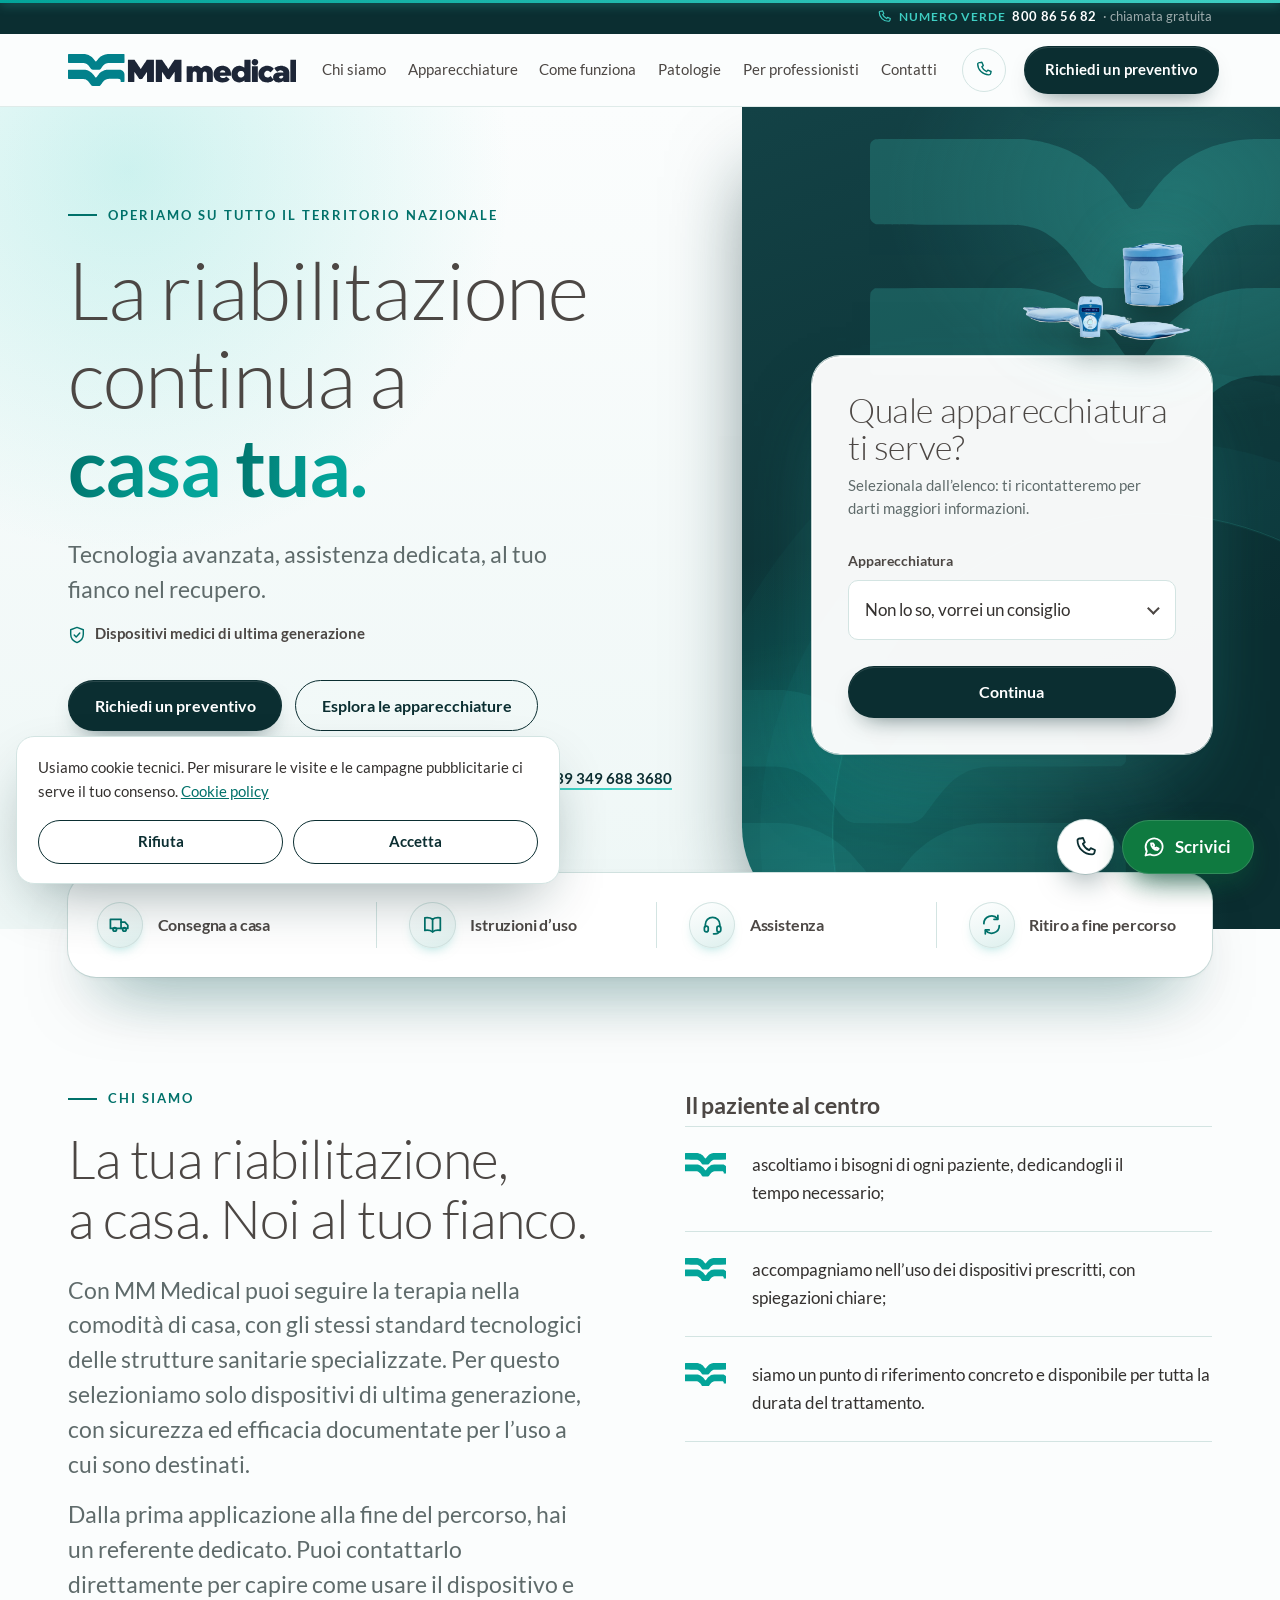
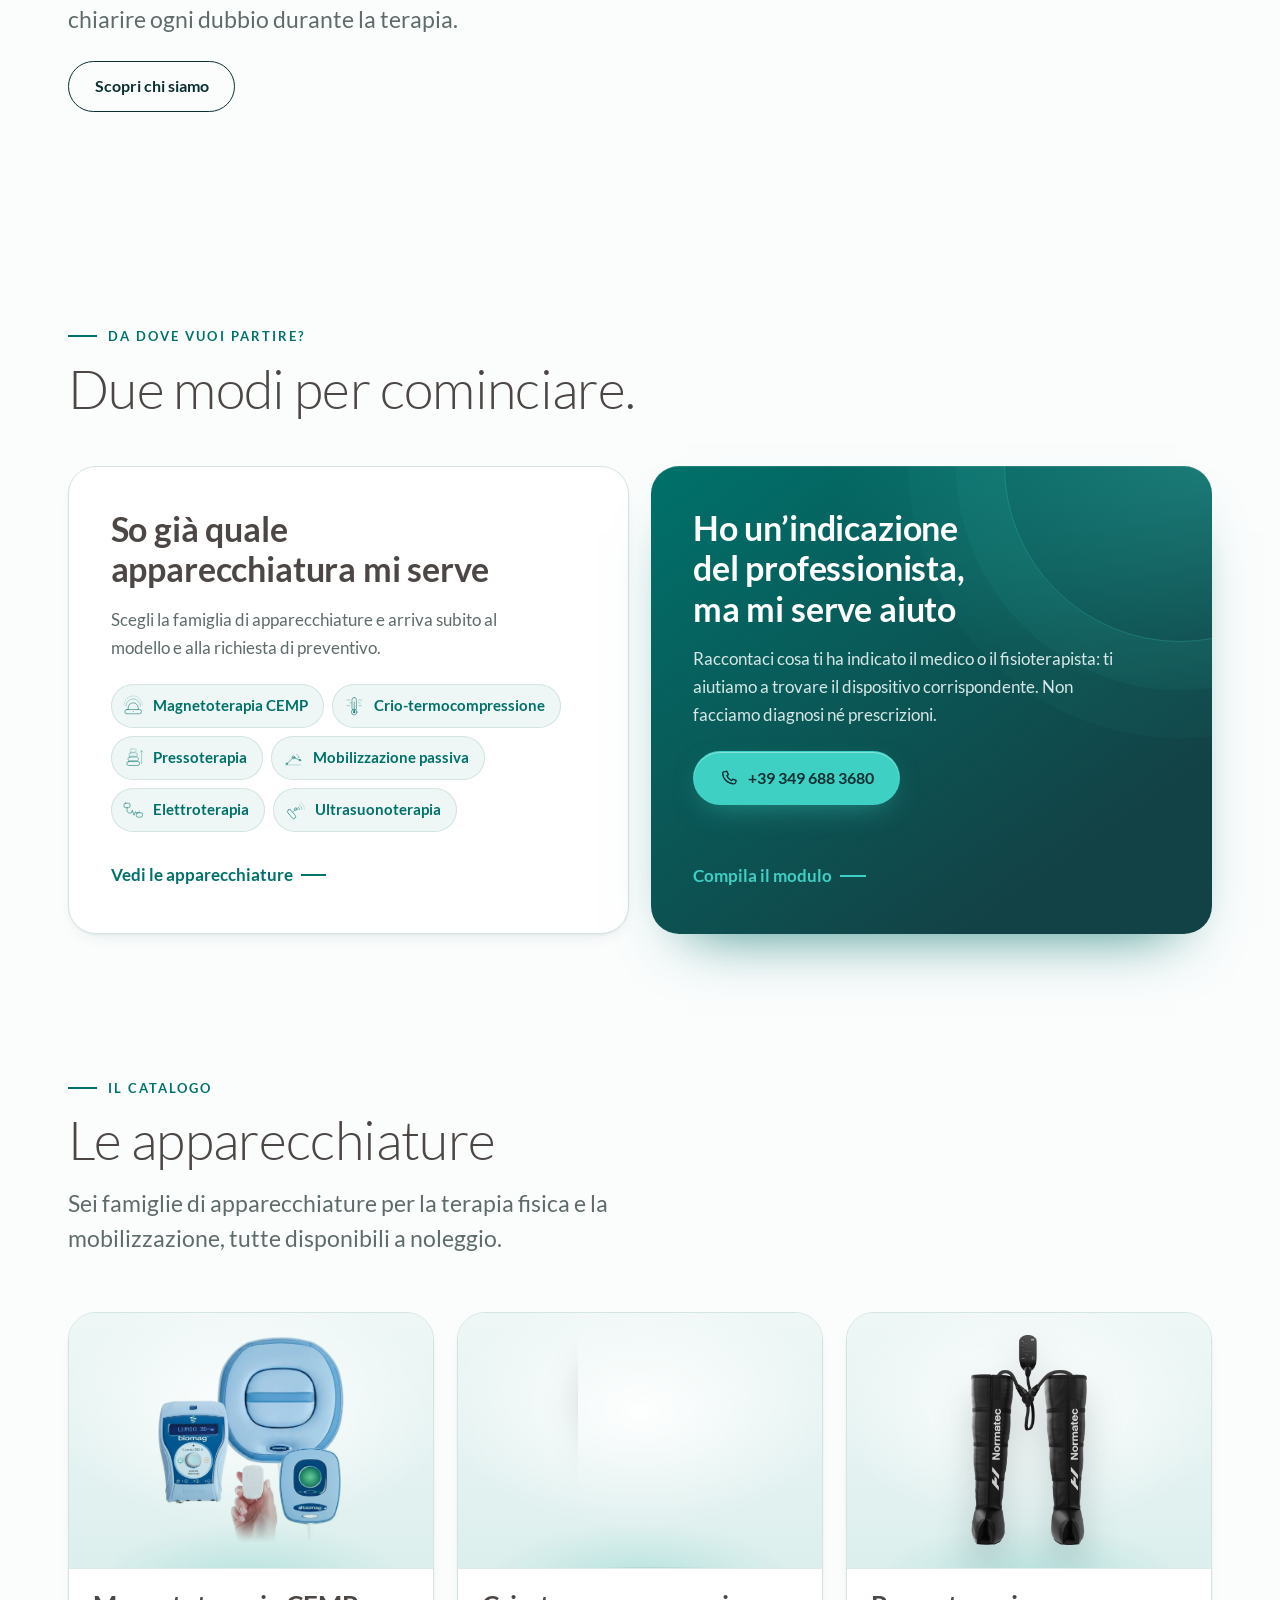
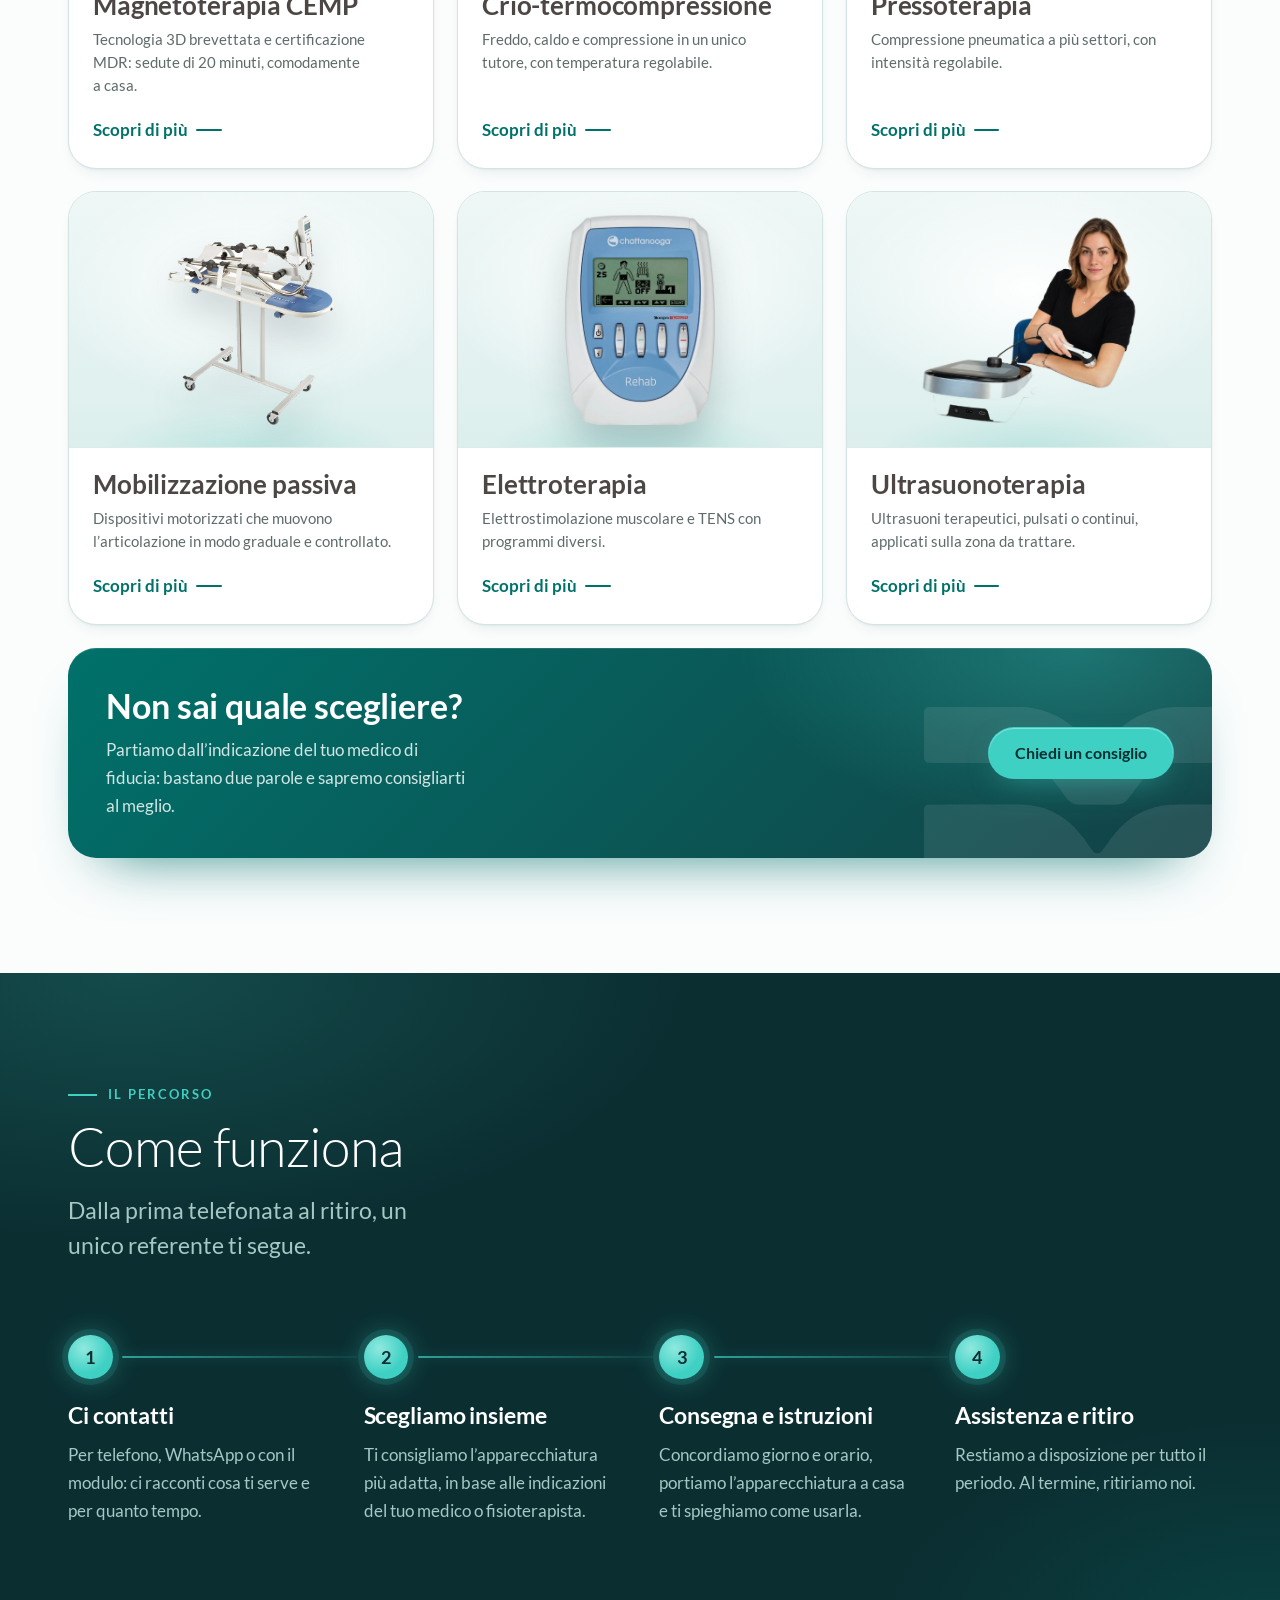
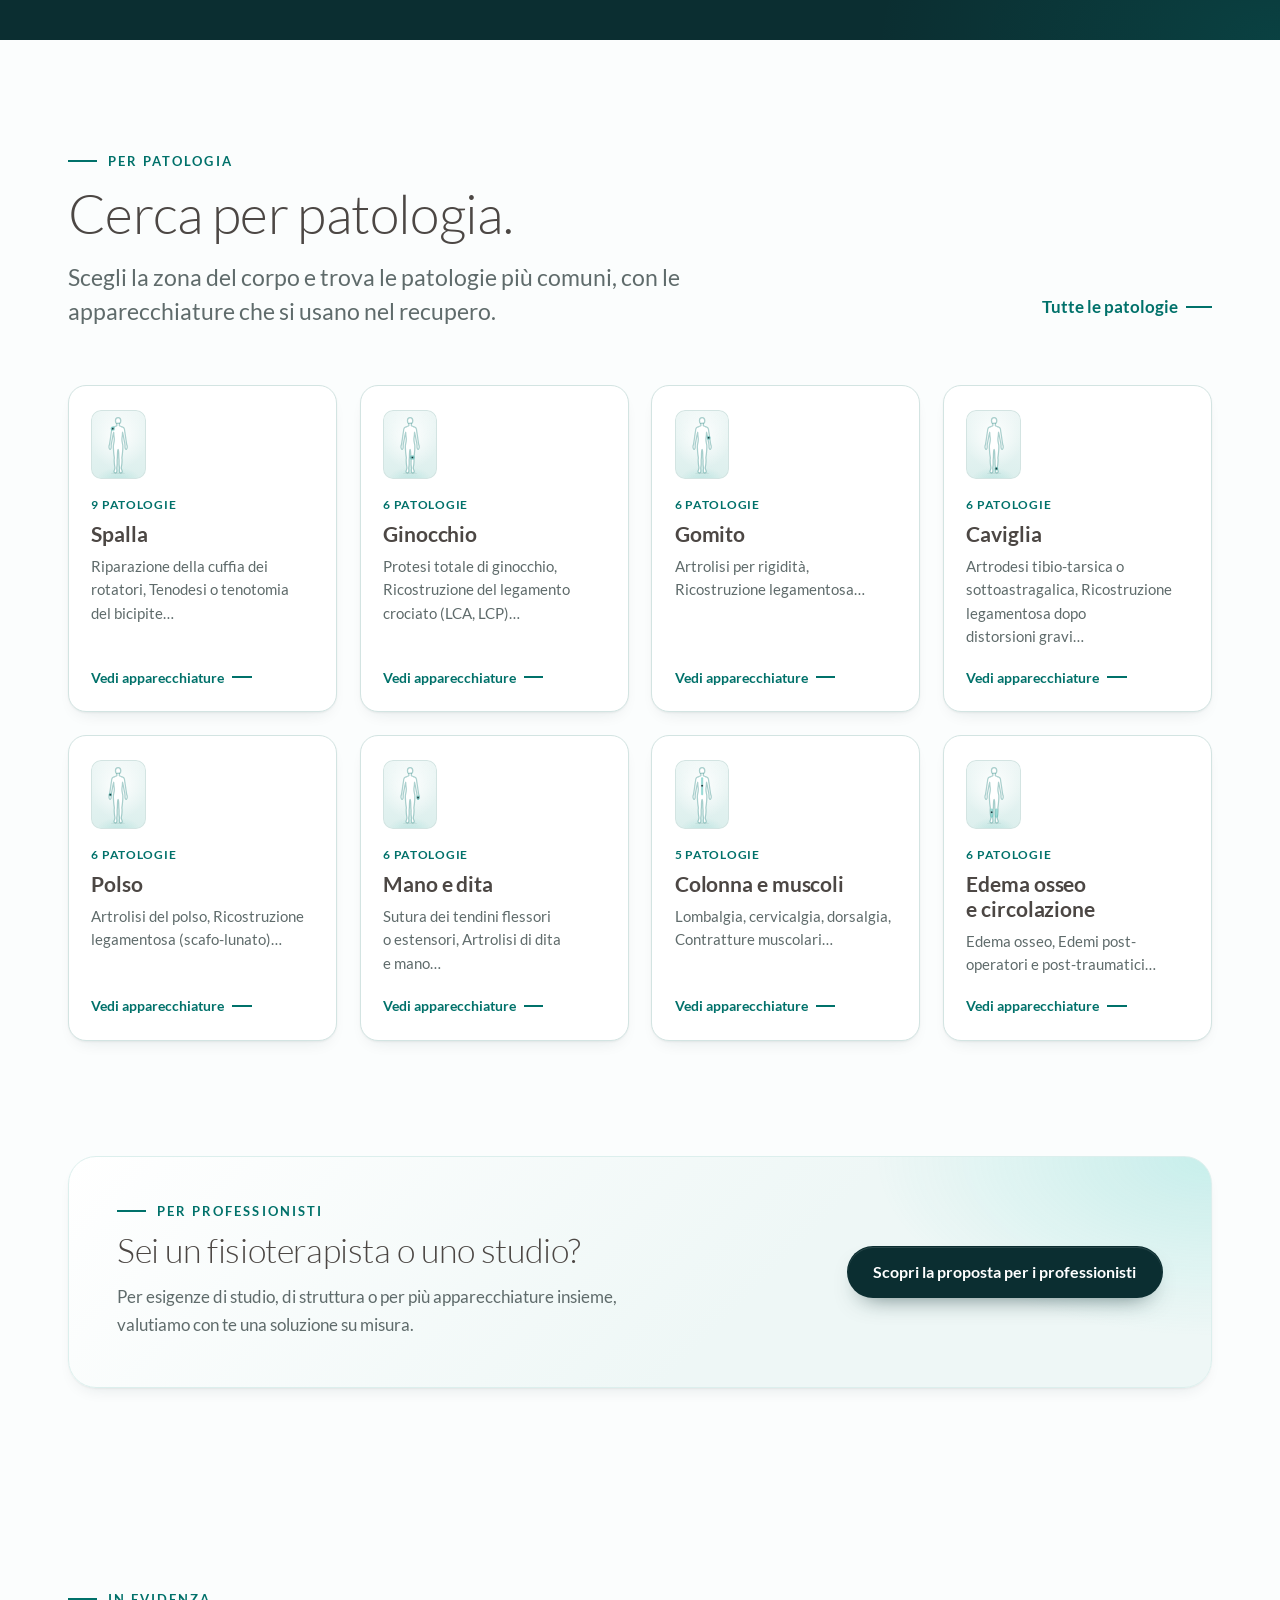
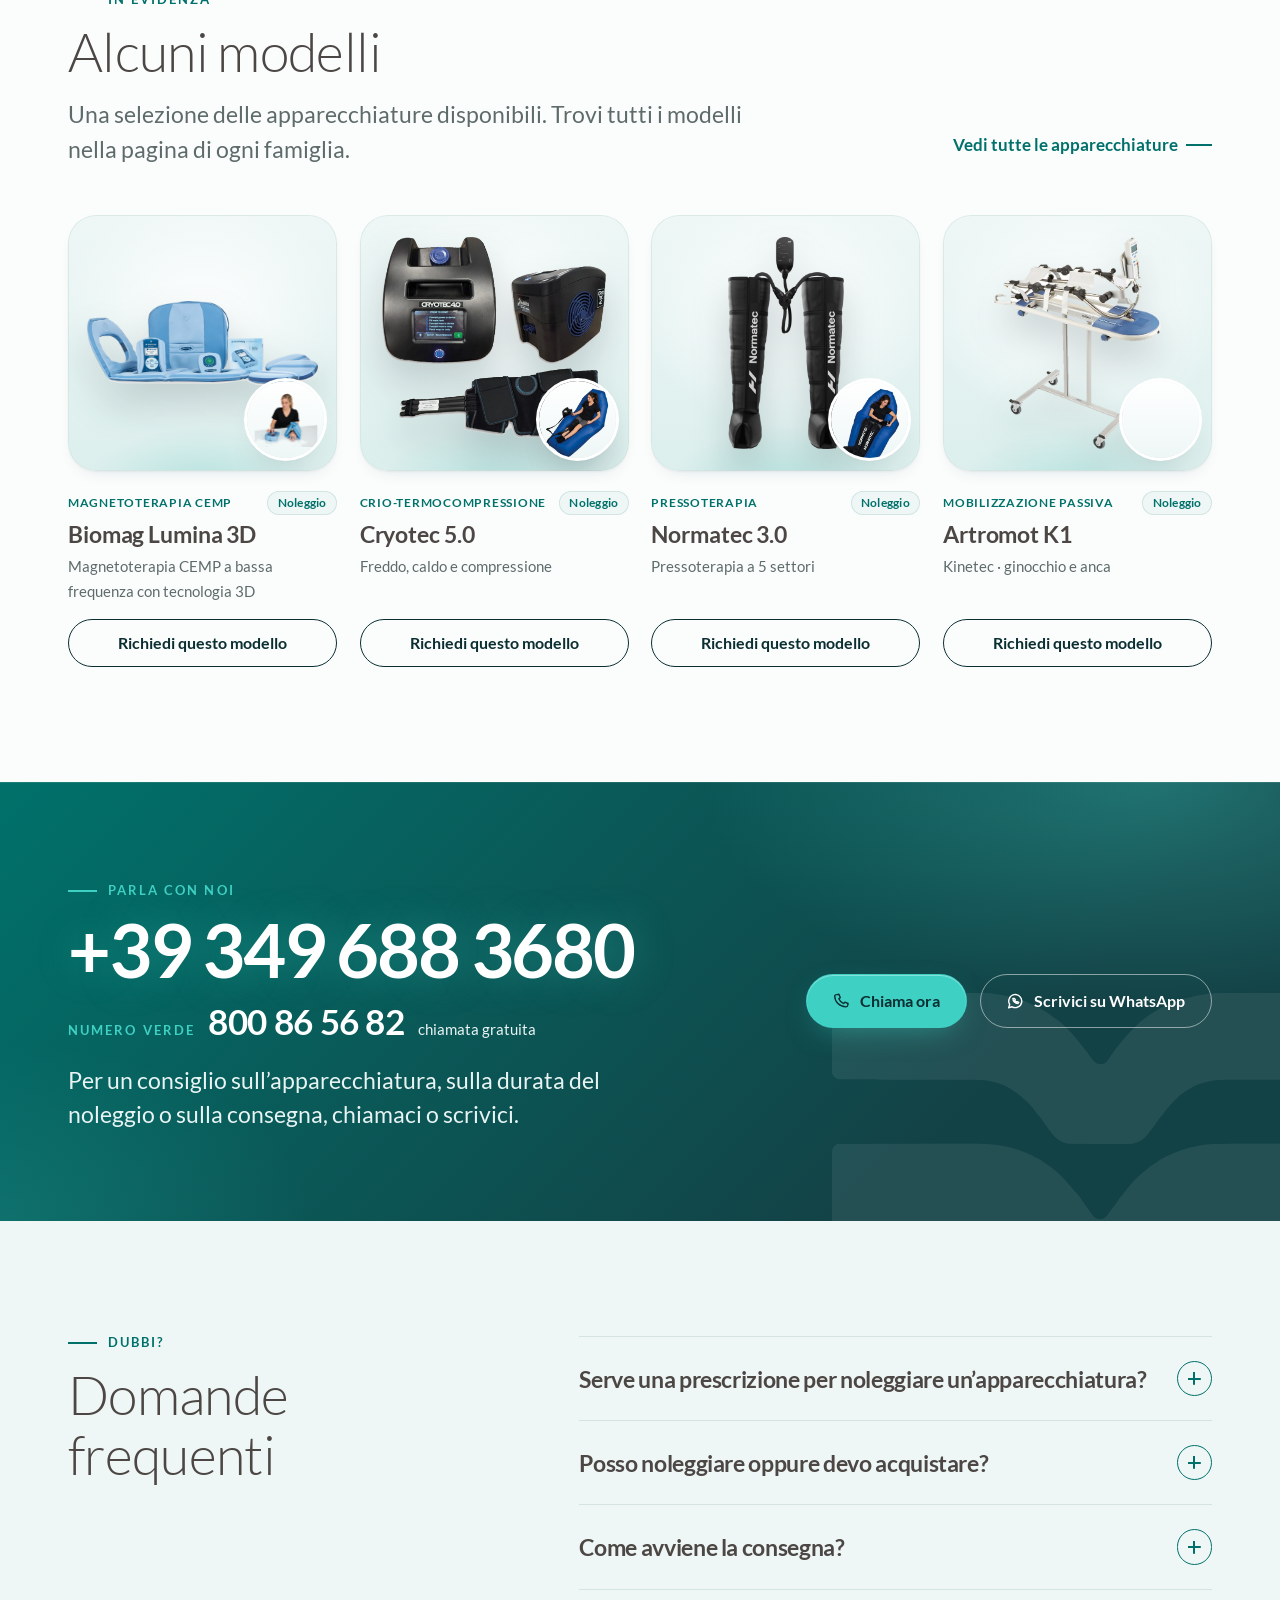
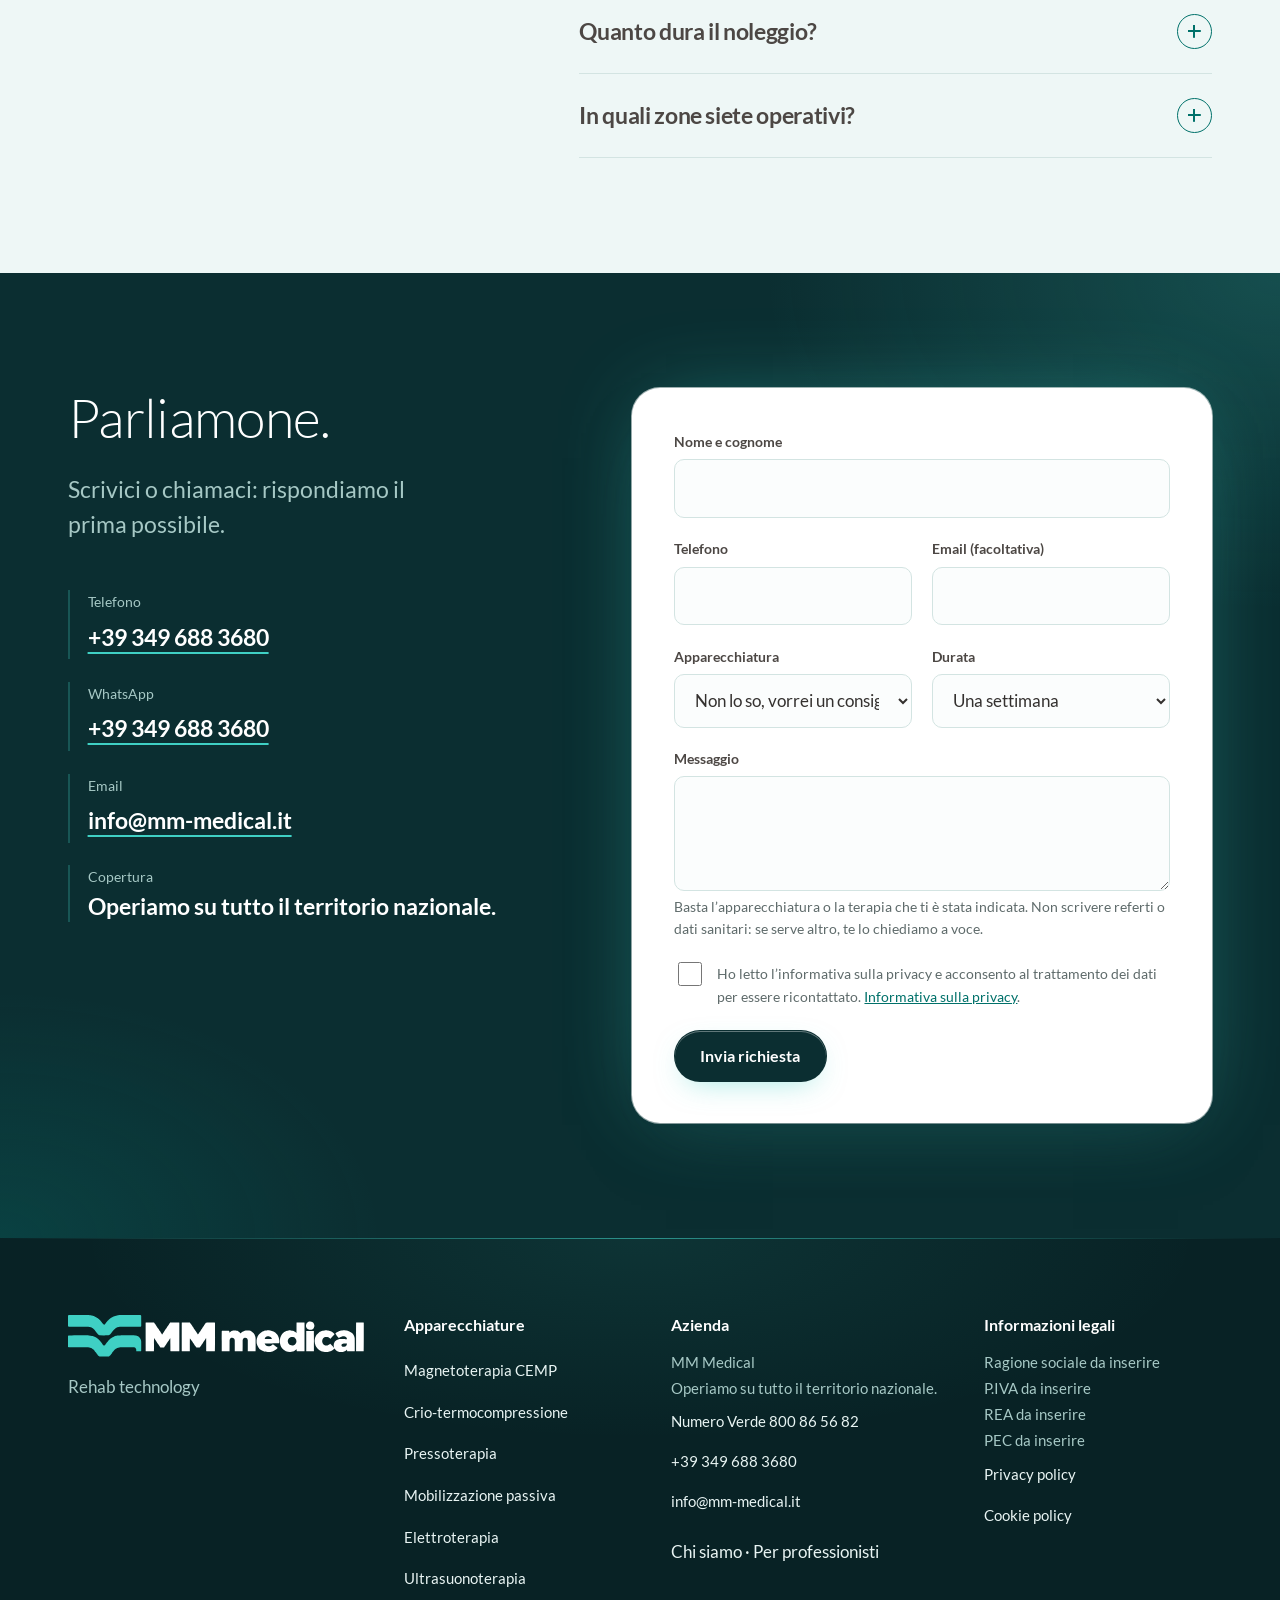
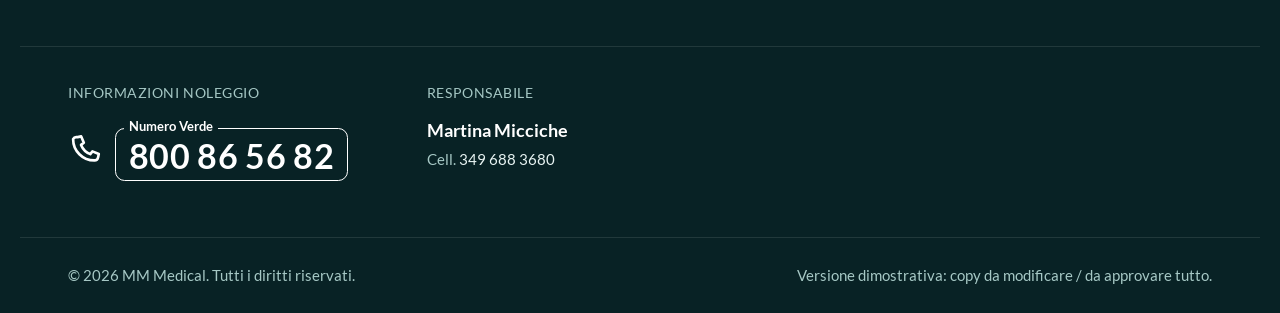
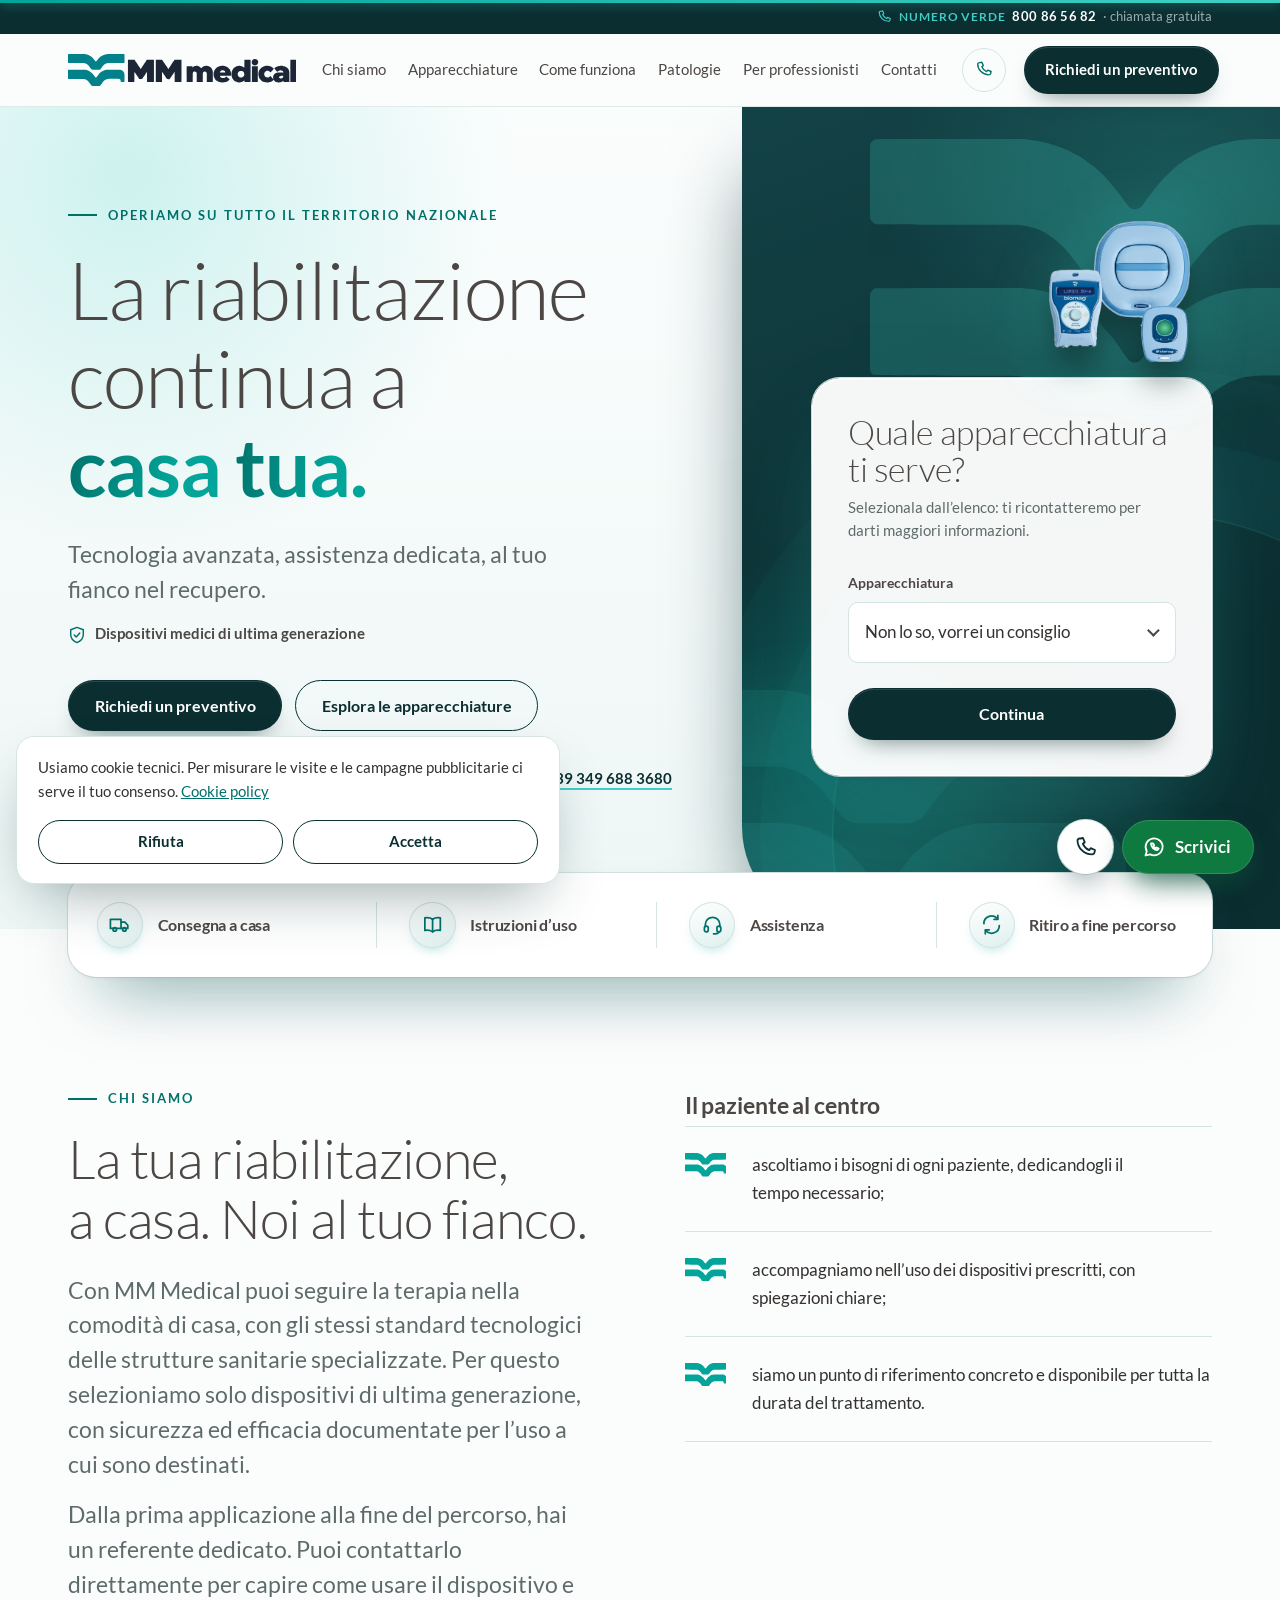
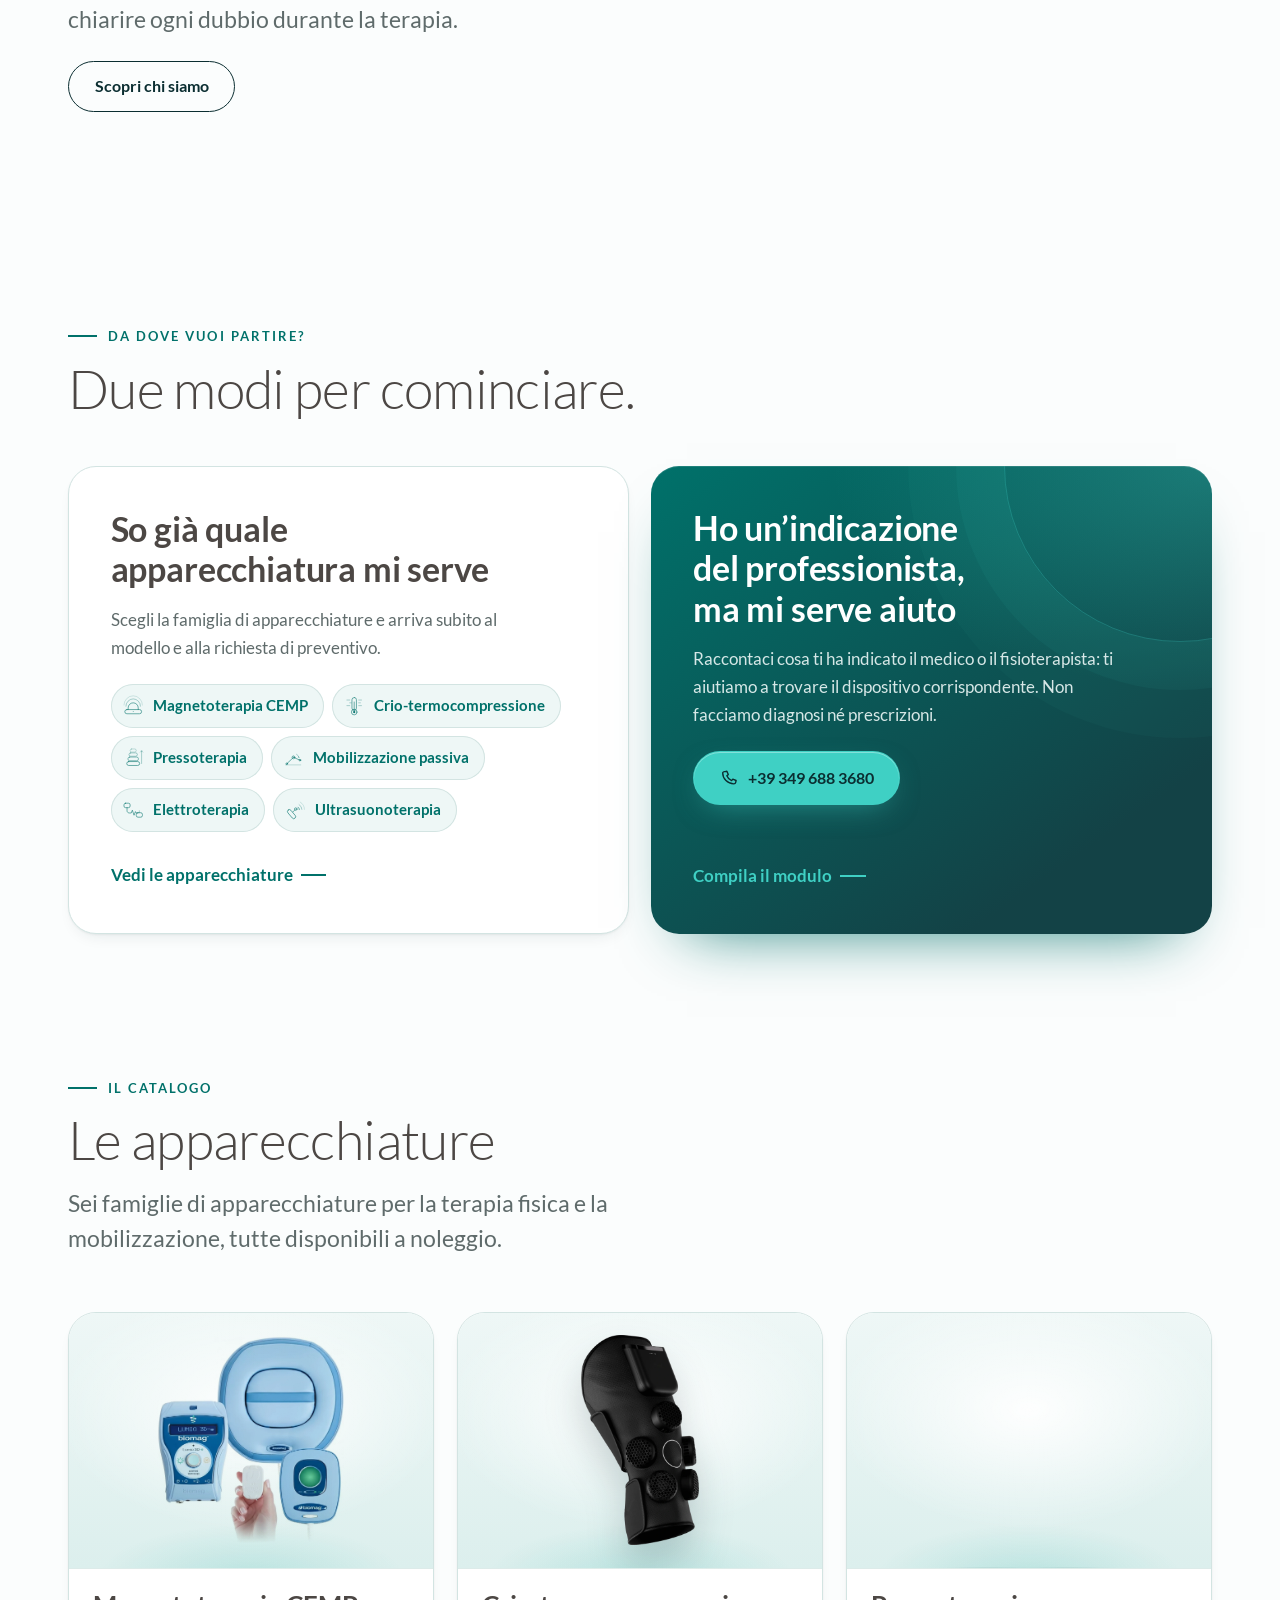
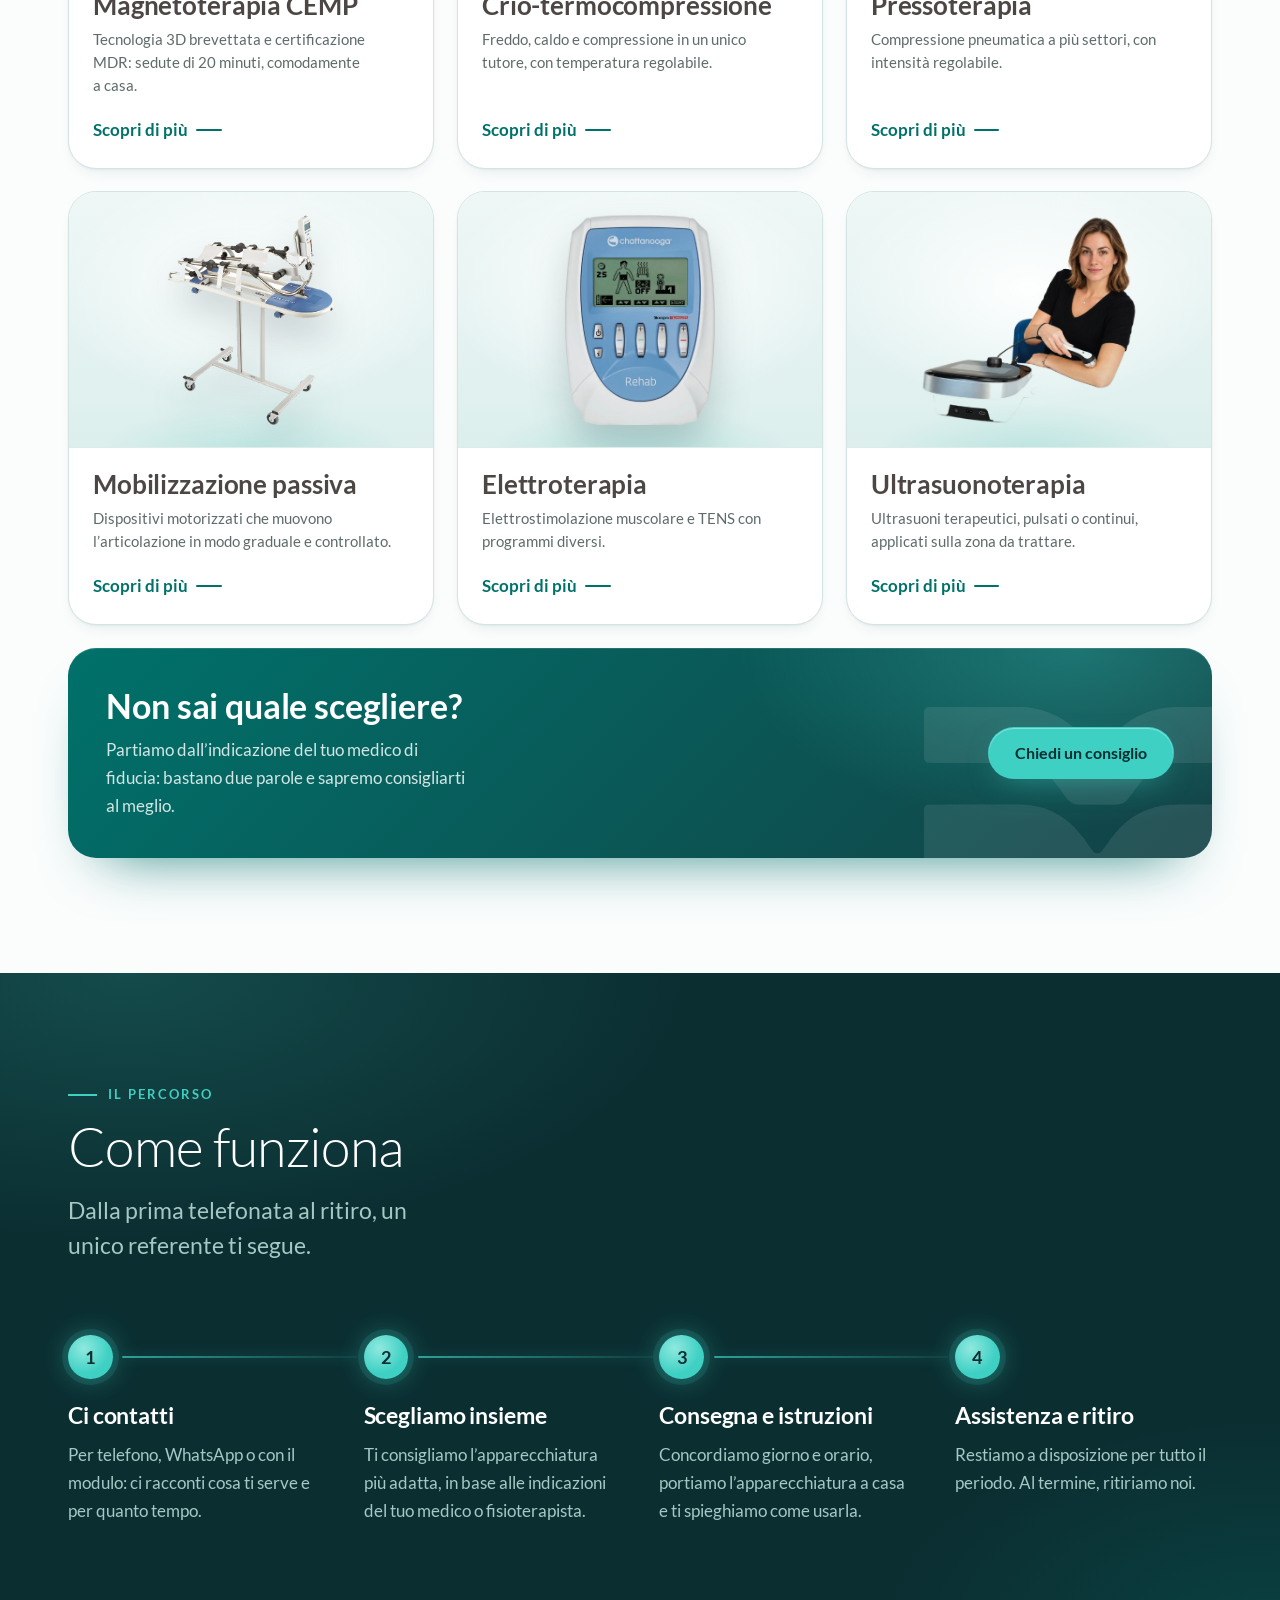
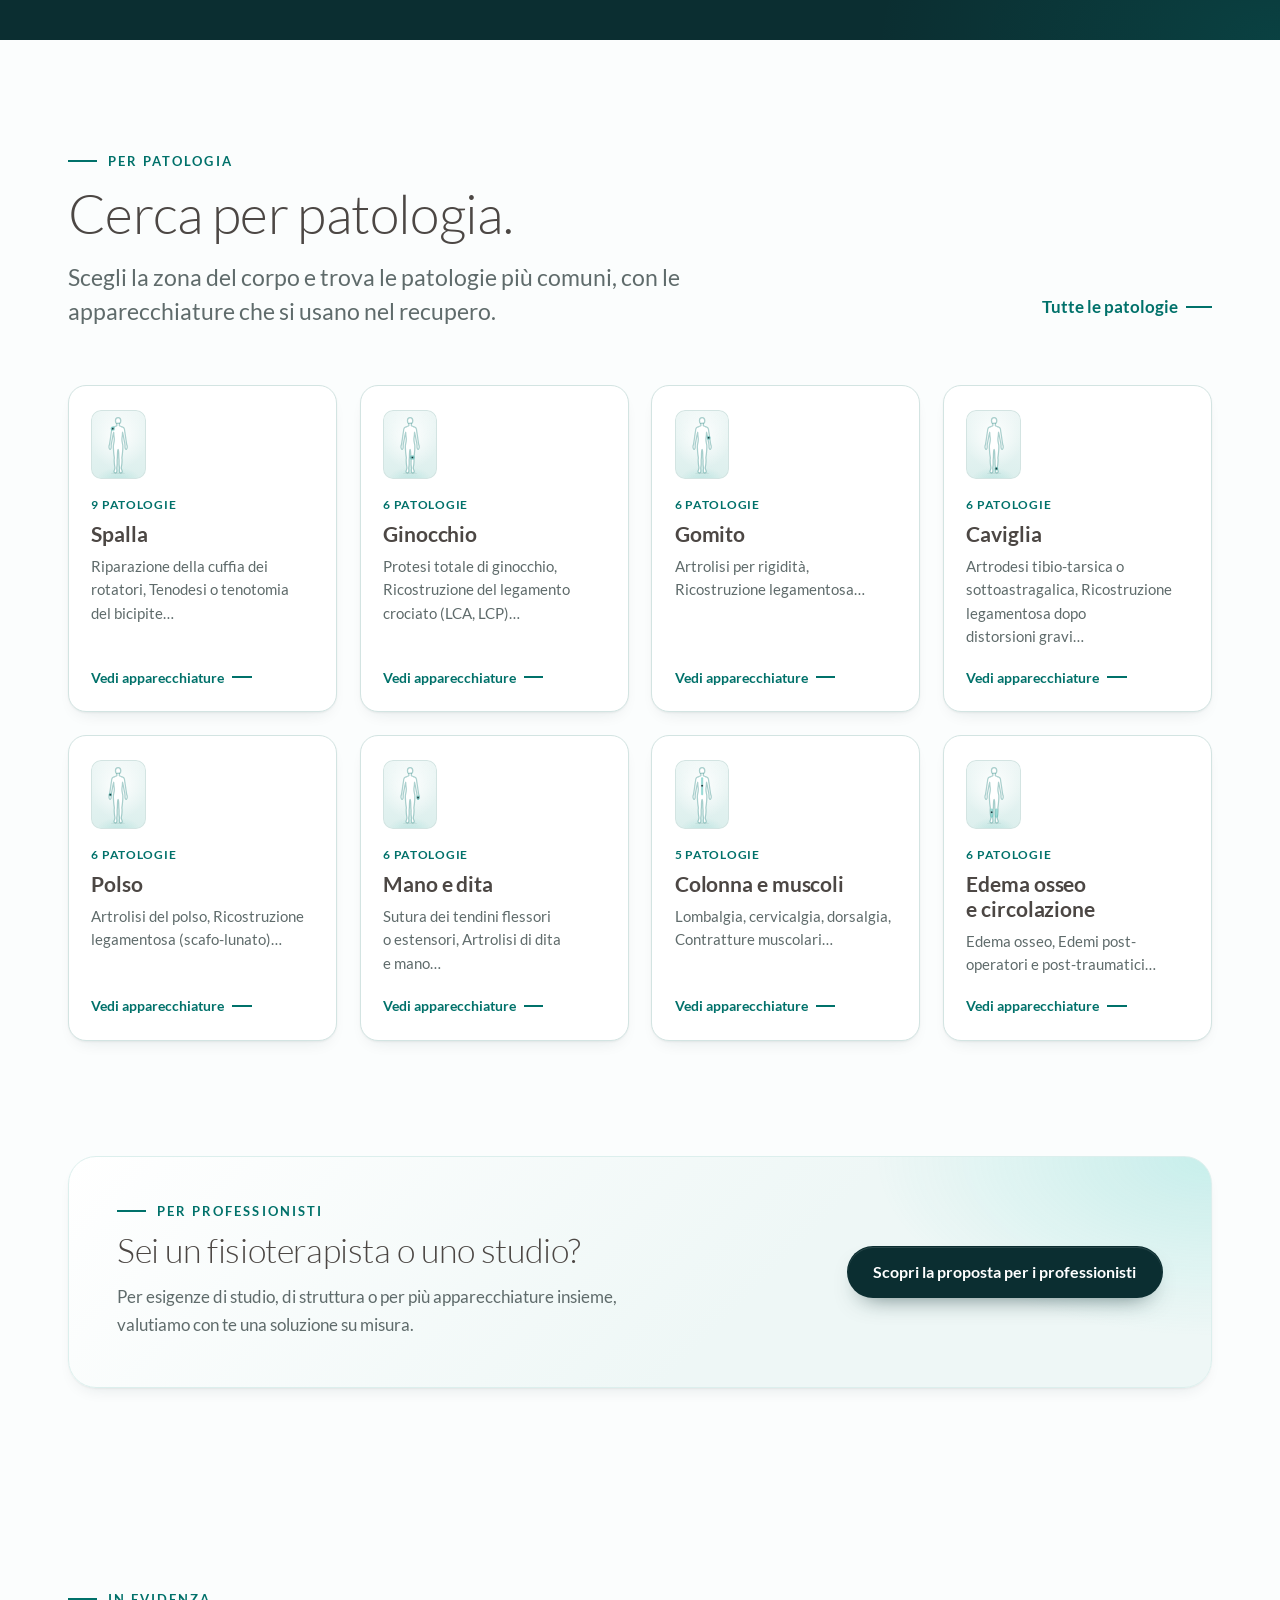
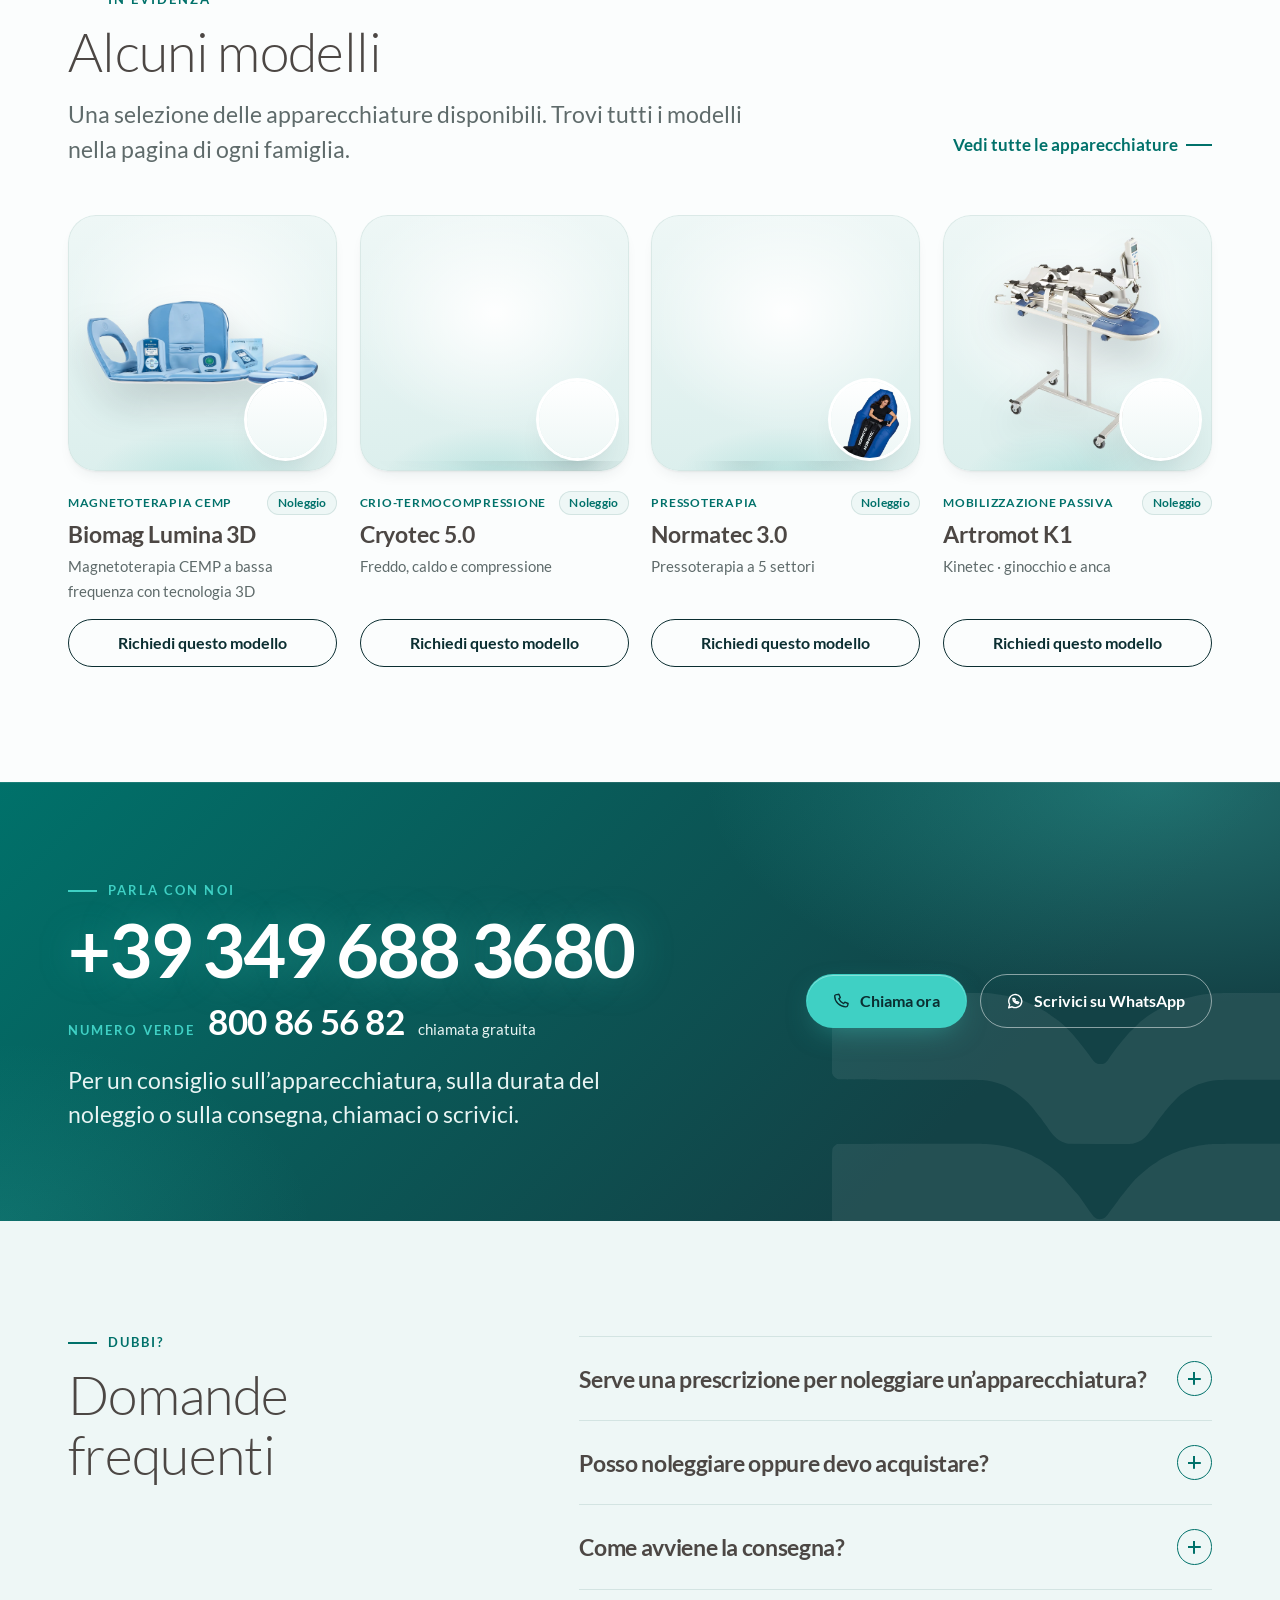
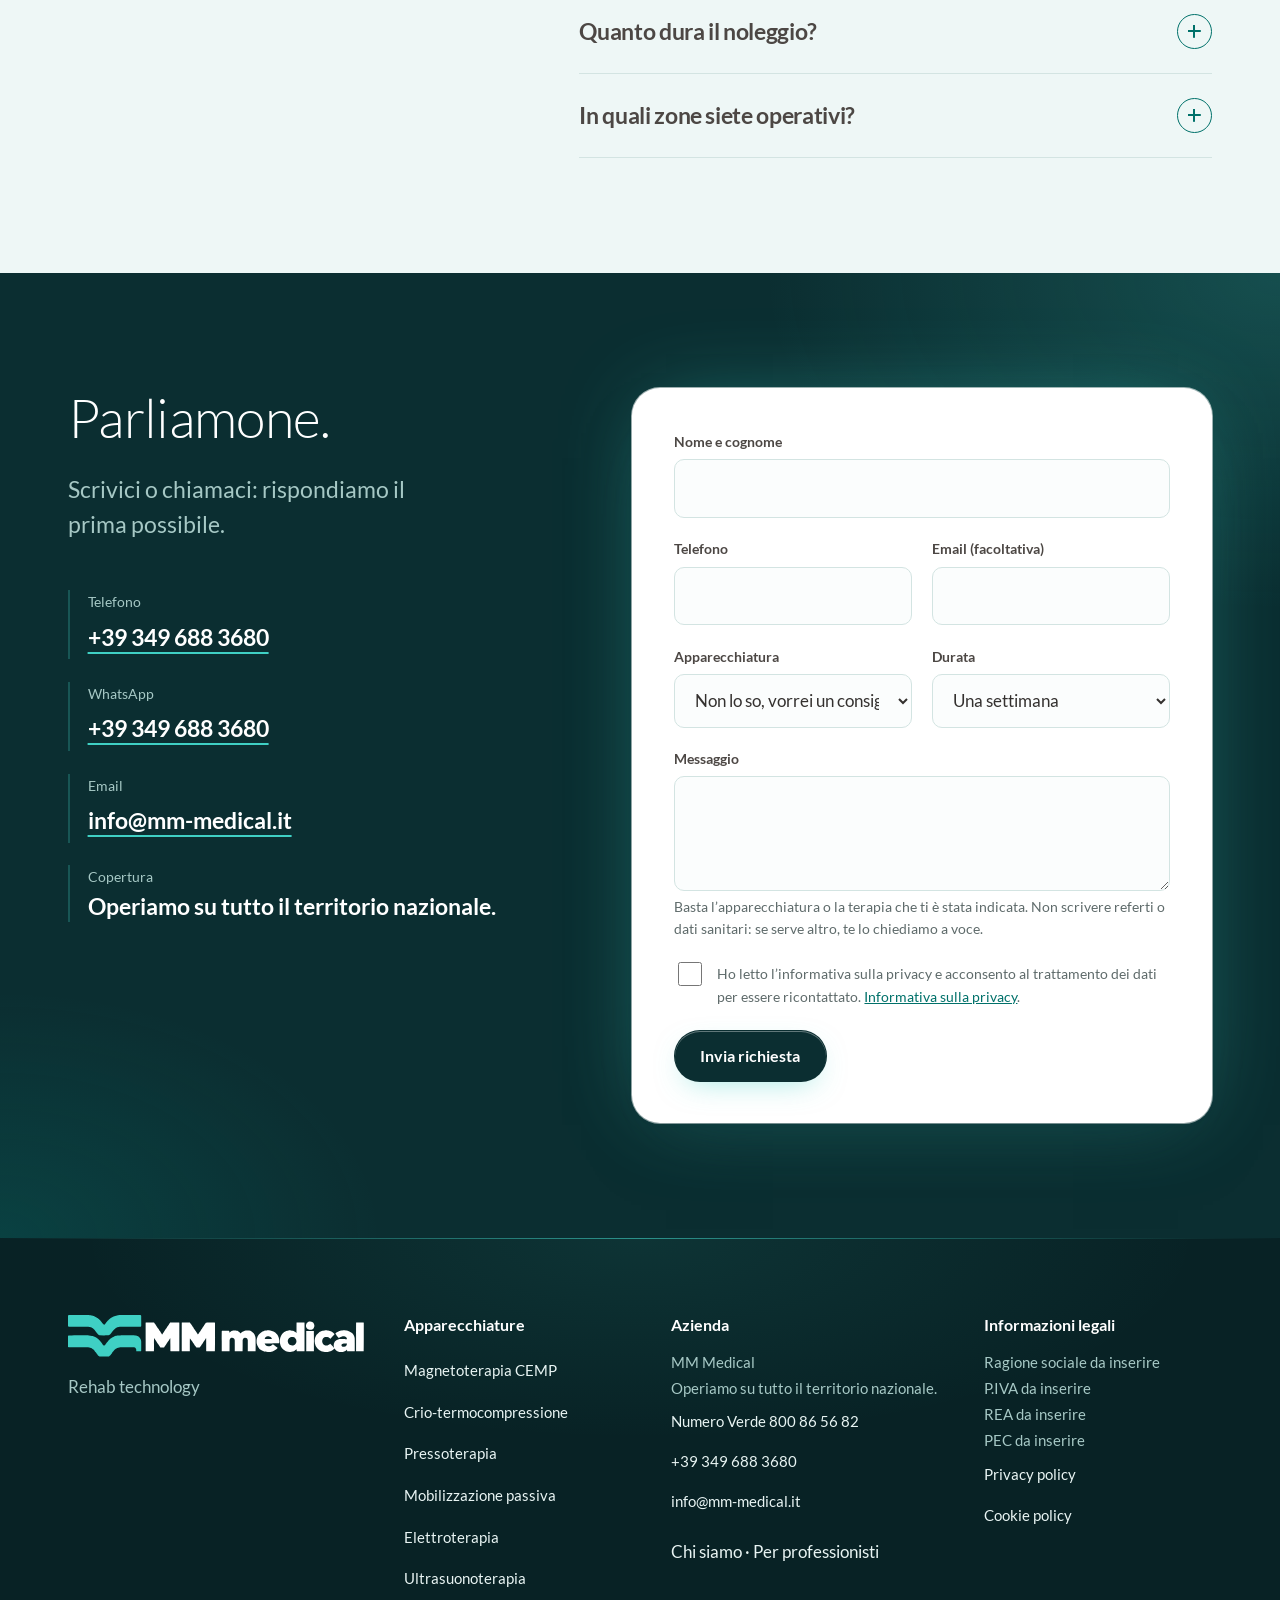
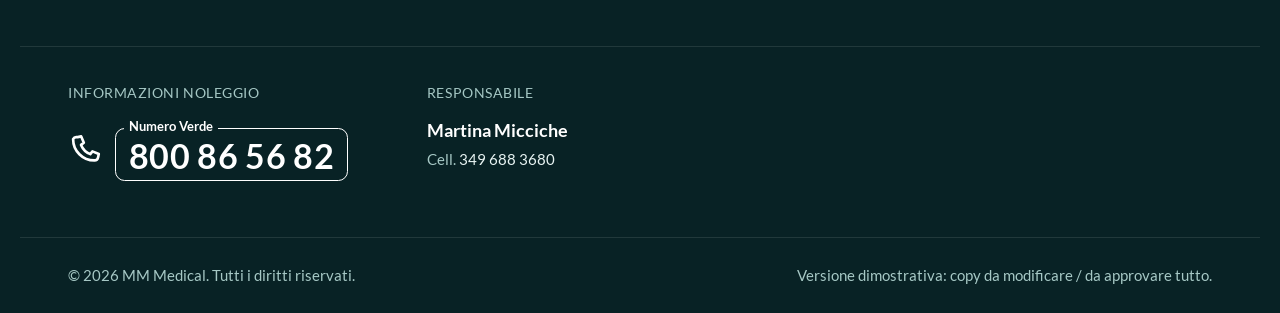
